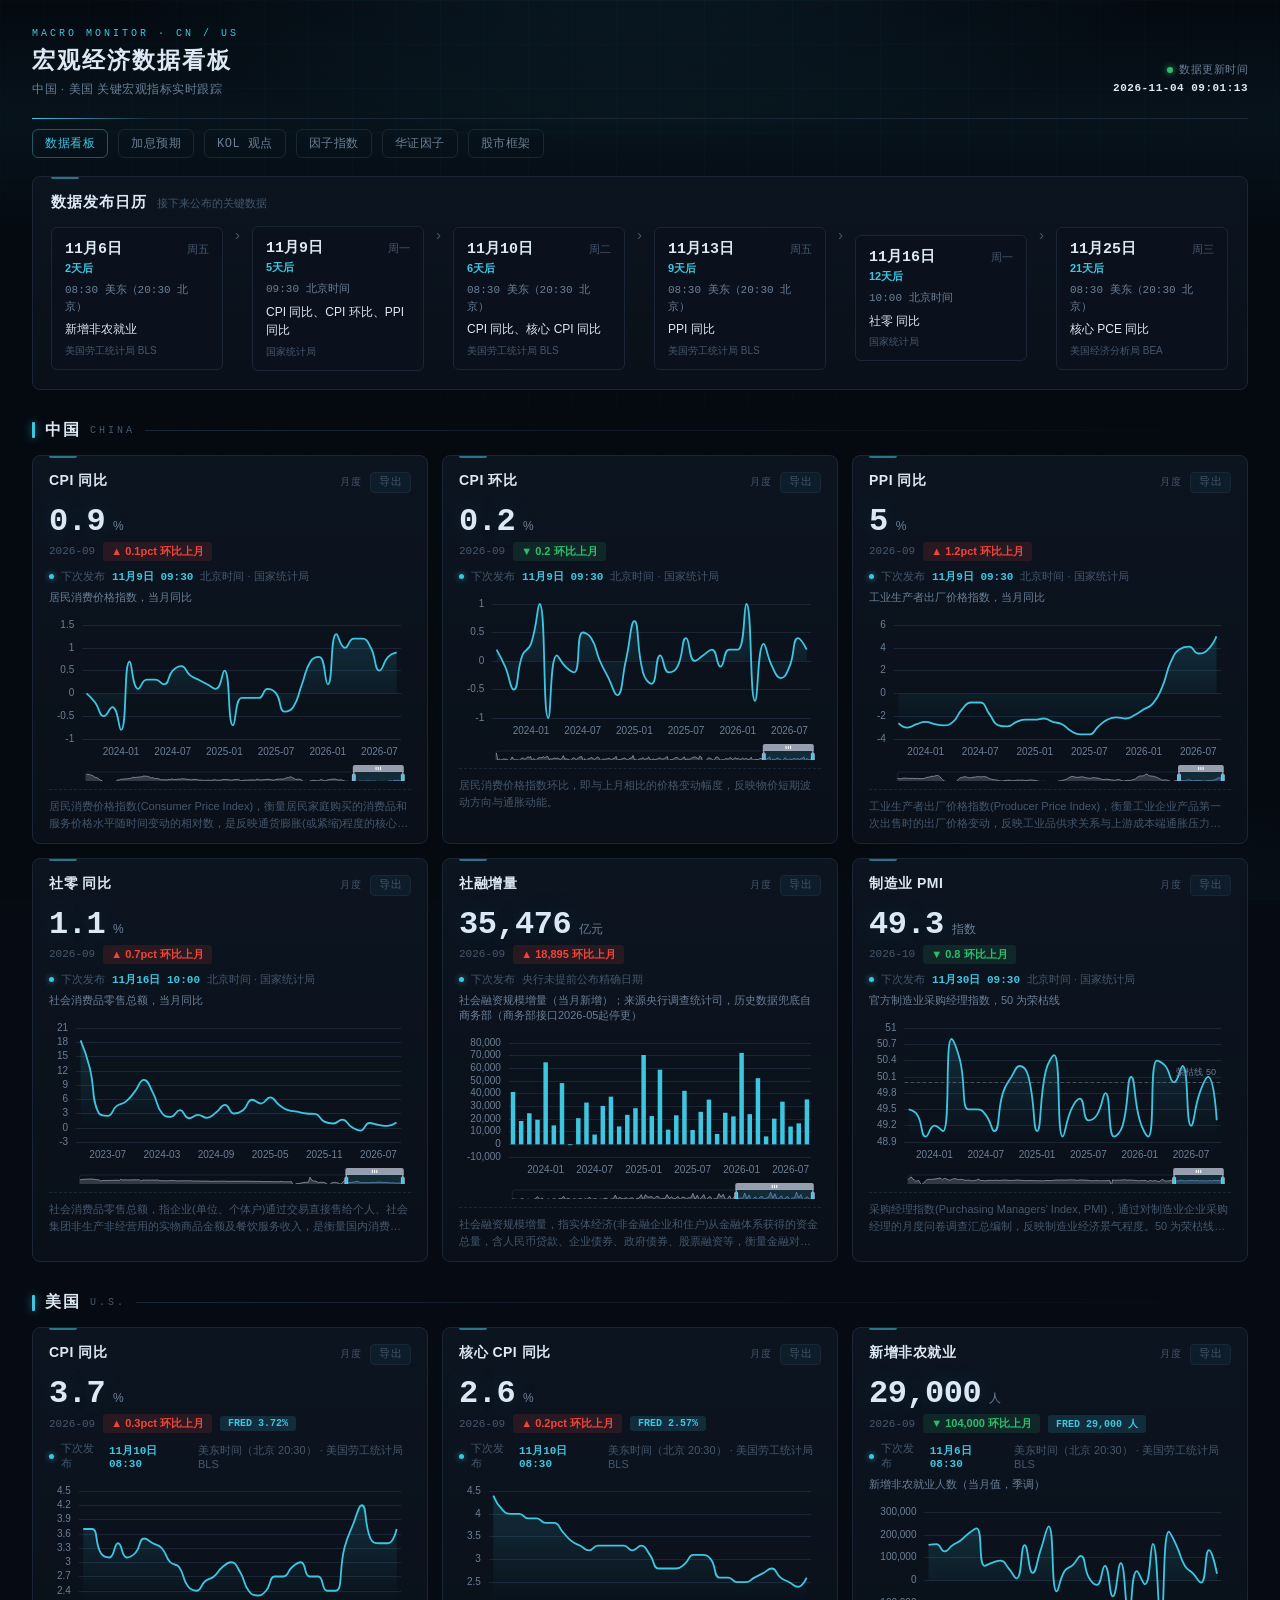
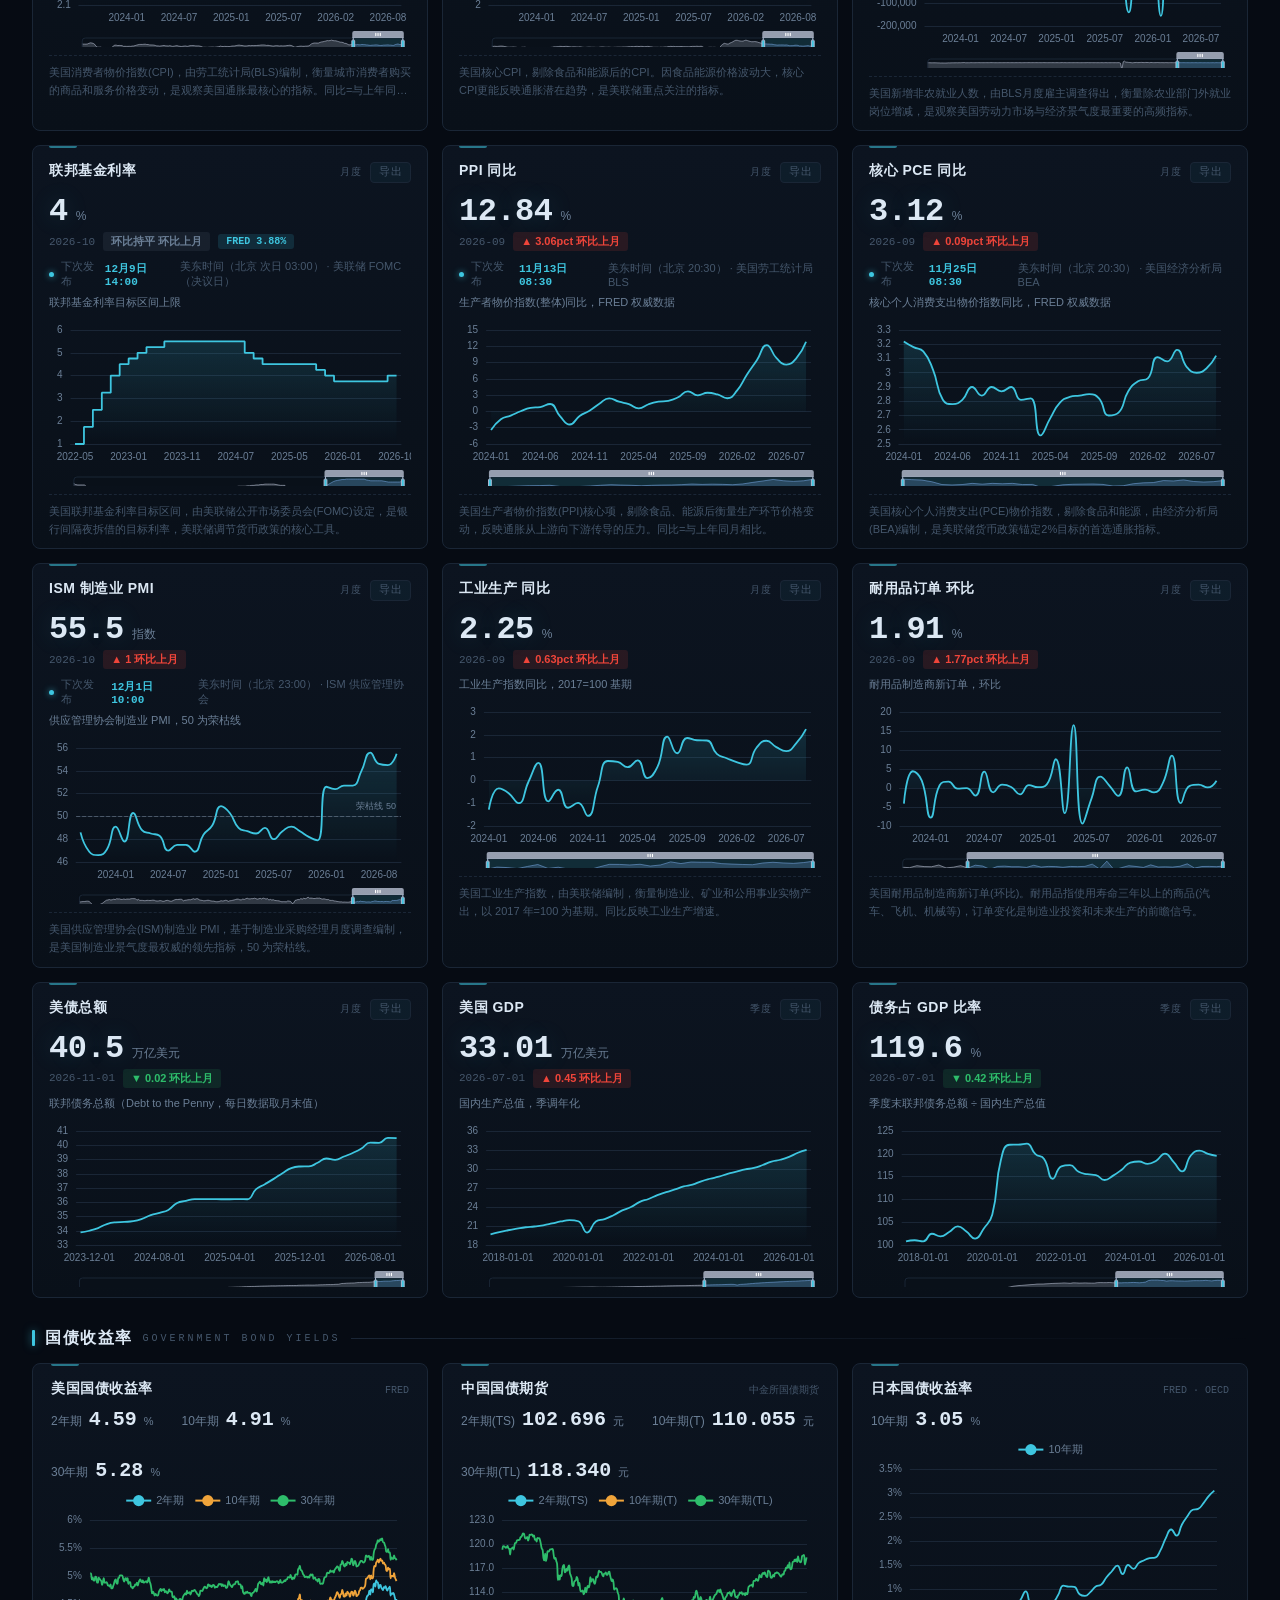
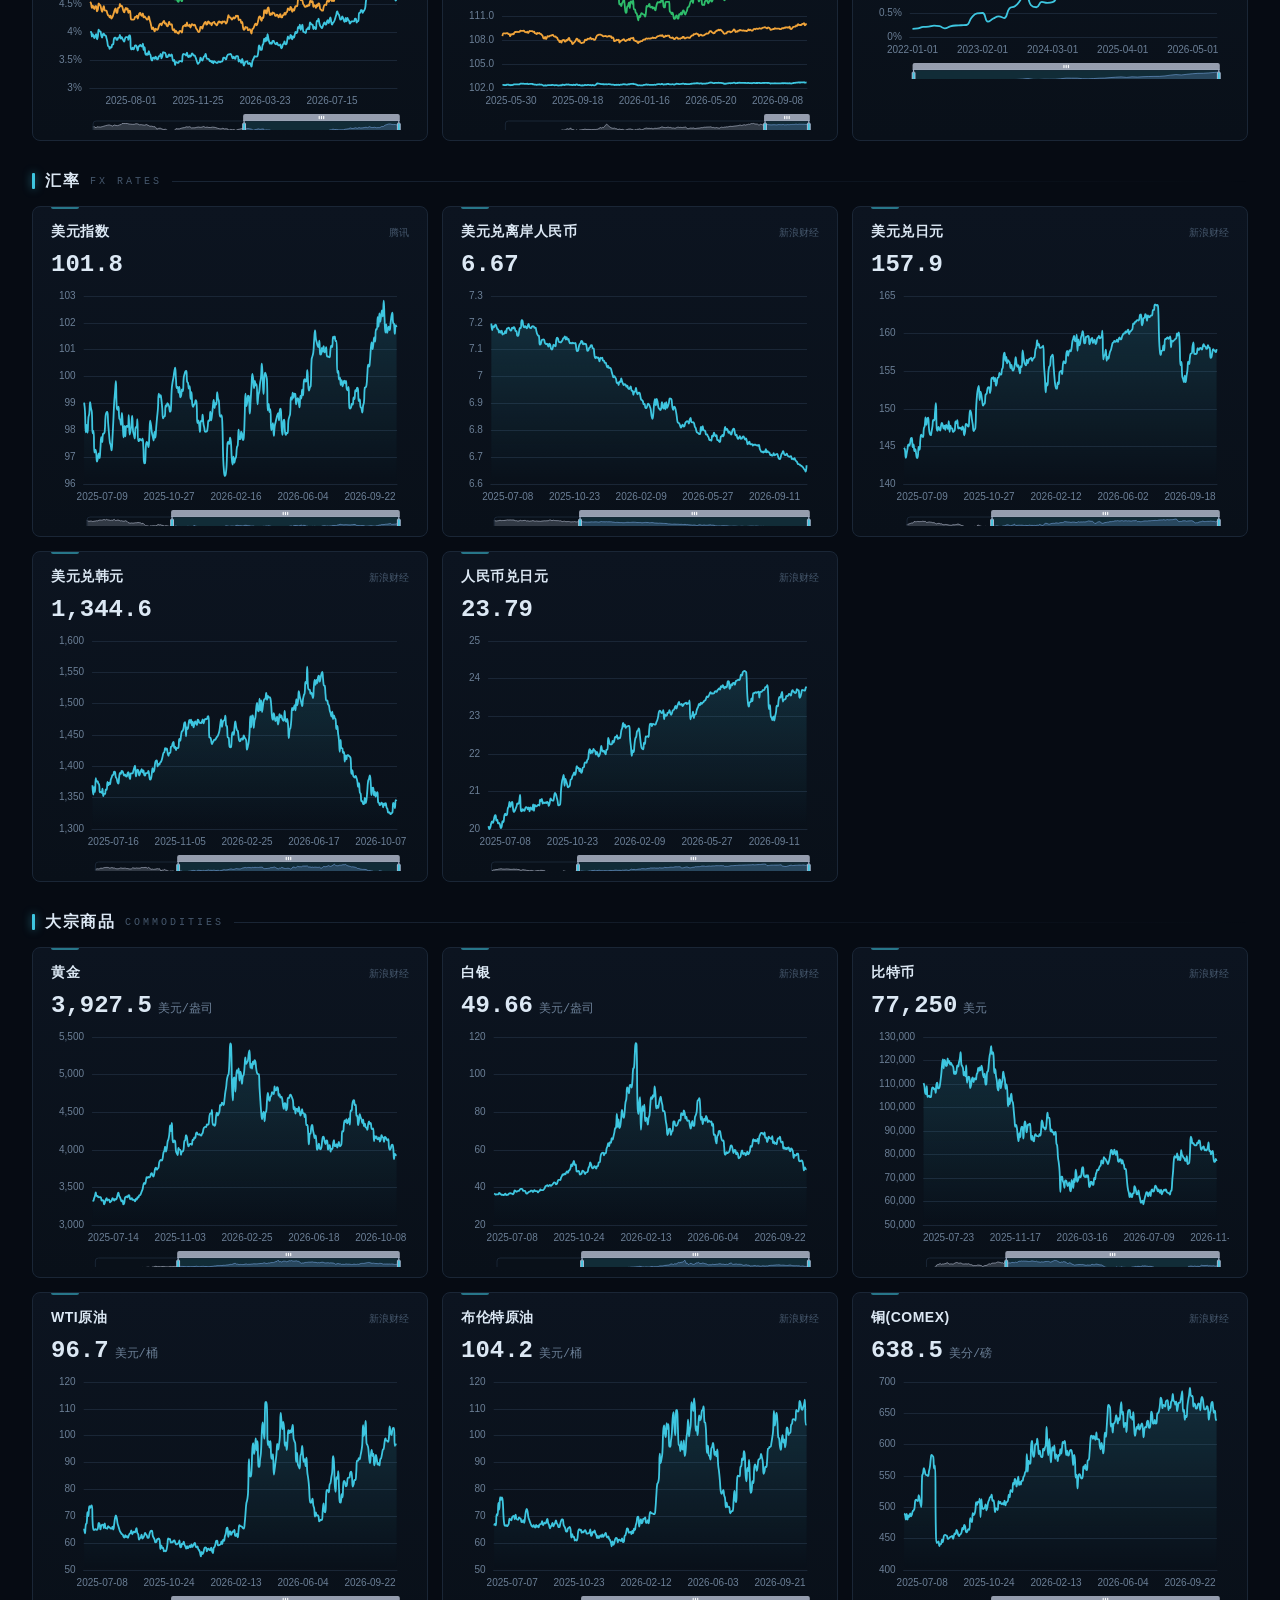
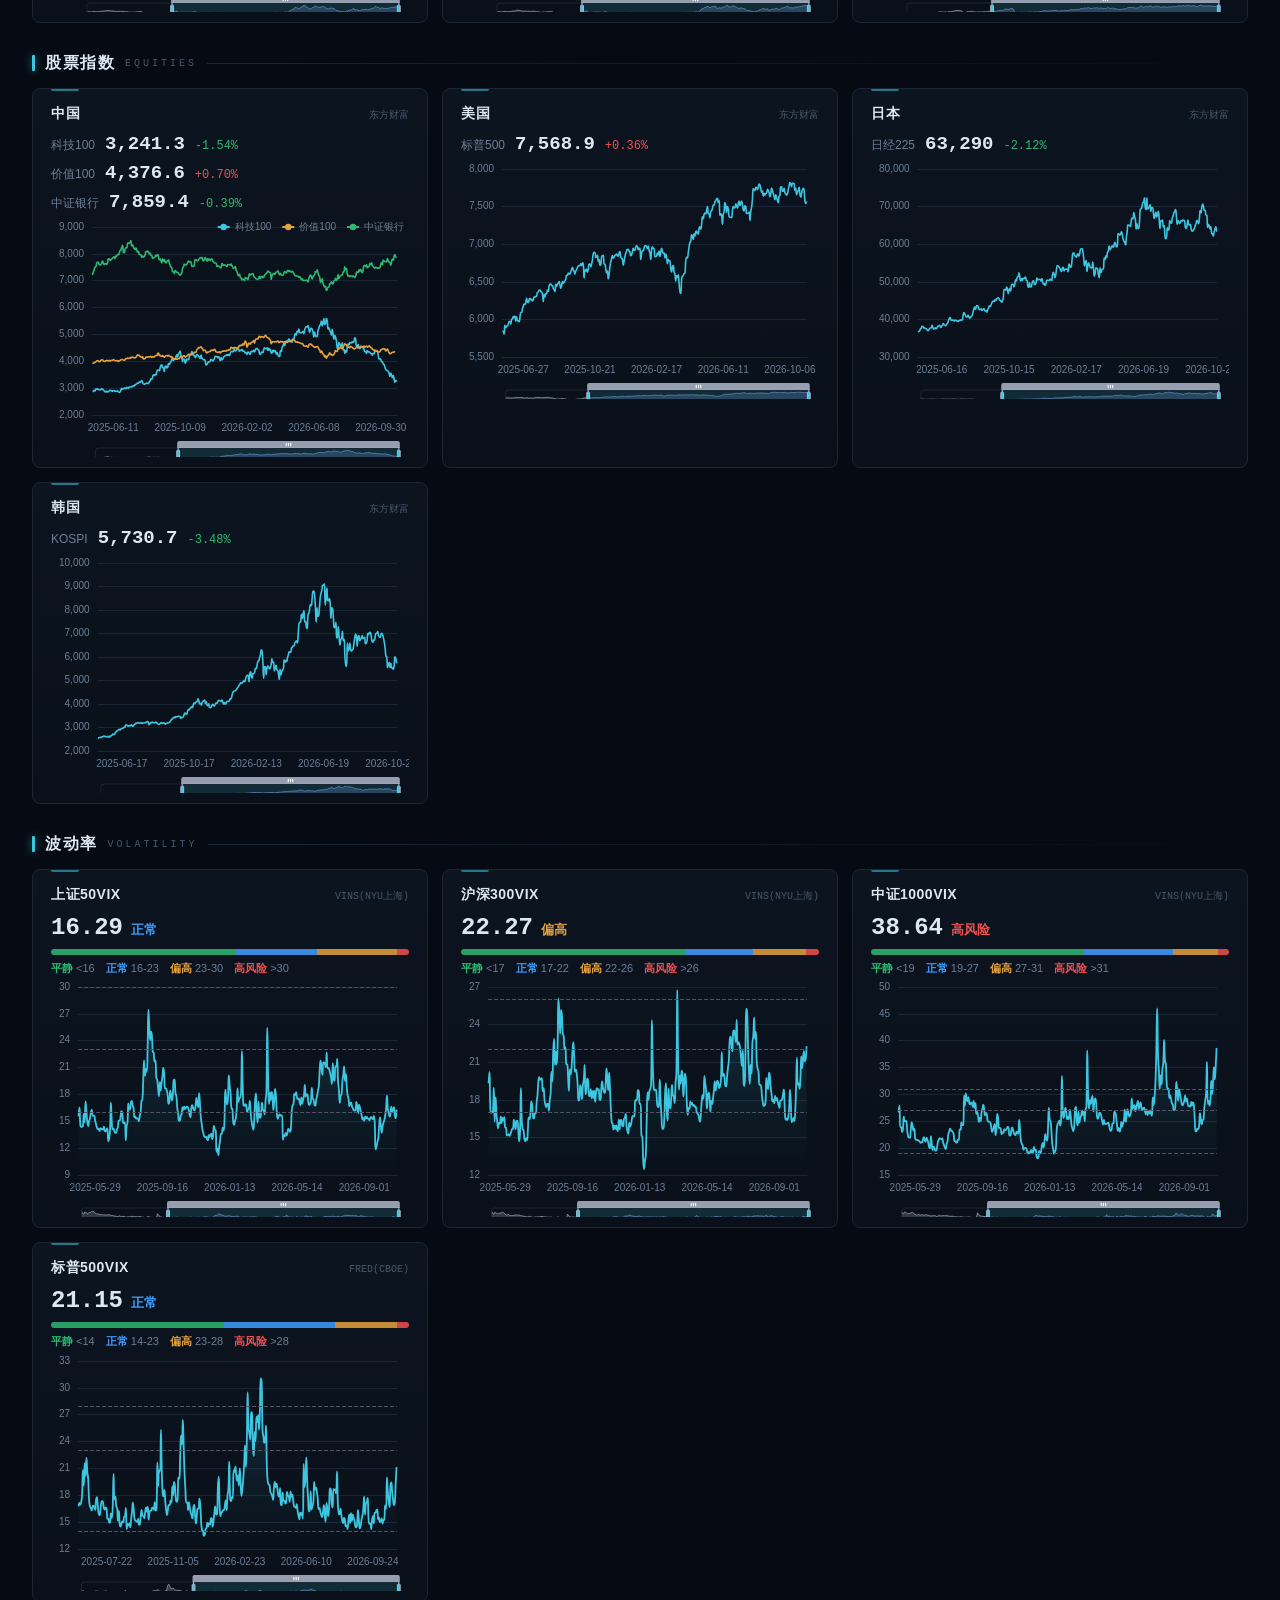
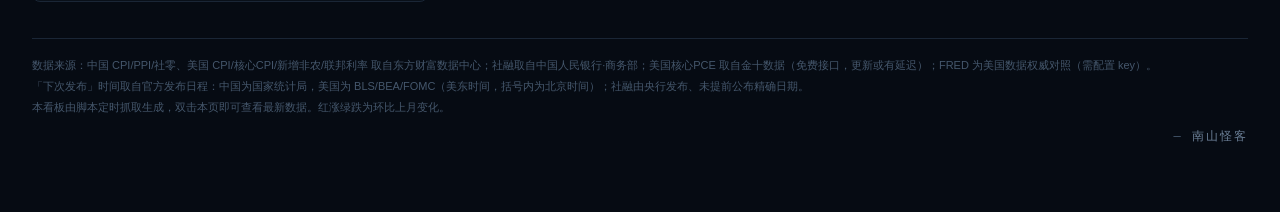
==== index.html @ e67c8be3 "update index.html" ====
<!DOCTYPE html>
<html lang="zh-CN">
<head>
<meta charset="utf-8">
<meta name="viewport" content="width=device-width, initial-scale=1">
<title>宏观经济数据看板</title>
<script src="echarts.min.js"></script>
<link rel="stylesheet" href="styles.css?v=20261026b">
</head>
<body>
<canvas id="bg-rain" aria-hidden="true"></canvas>
<div id="bg-sweep" aria-hidden="true"></div>
<header>
  <div>
    <div class="kicker">MACRO MONITOR · CN / US</div>
    <h1>宏观经济数据看板</h1>
    <div class="sub">中国 · 美国 关键宏观指标实时跟踪</div>
  </div>
  <div class="updated"><span class="live"></span>数据更新时间<br><b id="updatedAt">—</b></div>
</header>

<div class="navbar">
  <a href="index.html" class="active">数据看板</a>
  <a href="fedwatch.html">加息预期</a>
  <a href="insights.html">KOL 观点</a>
  <a href="factors.html">因子指数</a>
  <a href="huazheng_factors.html">华证因子</a>
  <a href="stock_framework.html">股市框架</a>
</div>

<div id="calendar"></div>

<div id="app"></div>

<div id="bonds"></div>

<div id="fx"></div>

<div id="commodities"></div>

<div id="stocks"></div>

<div id="vix"></div>

<footer>
  数据来源：中国 CPI/PPI/社零、美国 CPI/核心CPI/新增非农/联邦利率 取自东方财富数据中心；社融取自中国人民银行·商务部；美国核心PCE 取自金十数据（免费接口，更新或有延迟）；FRED 为美国数据权威对照（需配置 key）。<br>
  「下次发布」时间取自官方发布日程：中国为国家统计局，美国为 BLS/BEA/FOMC（美东时间，括号内为北京时间）；社融由央行发布、未提前公布精确日期。<br>
  本看板由脚本定时抓取生成，双击本页即可查看最新数据。红涨绿跌为环比上月变化。
  <div class="sign">南山怪客</div>
</footer>

<script>
const DATA = {"updated_at": "2026-11-04 09:01:13", "timezone": "Asia/Shanghai", "indicators": [{"id": "cn_cpi", "name": "CPI 同比", "region": "中国", "unit": "%", "freq": "月度", "source": "国家统计局 · 东方财富", "chart": "line", "note": "居民消费价格指数，当月同比", "definition": "居民消费价格指数(Consumer Price Index)，衡量居民家庭购买的消费品和服务价格水平随时间变动的相对数，是反映通货膨胀(或紧缩)程度的核心指标。同比=与上年同月相比。", "next_release": {"date": "2026-11-09", "time": "09:30", "tz": "北京时间", "source": "国家统计局"}, "series": [{"date": "2008-01", "value": 7.0781}, {"date": "2008-02", "value": 8.7443}, {"date": "2008-03", "value": 8.3097}, {"date": "2008-04", "value": 8.4829}, {"date": "2008-05", "value": 7.7163}, {"date": "2008-06", "value": 7.0844}, {"date": "2008-07", "value": 6.302}, {"date": "2008-08", "value": 4.9001}, {"date": "2008-09", "value": 4.6425}, {"date": "2008-10", "value": 3.9744}, {"date": "2008-11", "value": 2.434}, {"date": "2008-12", "value": 1.1999}, {"date": "2009-01", "value": 0.95}, {"date": "2009-02", "value": -1.5582}, {"date": "2009-03", "value": -1.1714}, {"date": "2009-04", "value": -1.5}, {"date": "2009-05", "value": -1.3713}, {"date": "2009-06", "value": -1.7}, {"date": "2009-07", "value": -1.8057}, {"date": "2009-08", "value": -1.2043}, {"date": "2009-09", "value": -0.7883}, {"date": "2009-10", "value": -0.53}, {"date": "2009-11", "value": 0.56}, {"date": "2009-12", "value": 1.8559}, {"date": "2010-01", "value": 1.53}, {"date": "2010-02", "value": 2.6953}, {"date": "2010-03", "value": 2.3707}, {"date": "2010-04", "value": 2.8136}, {"date": "2010-05", "value": 3.0613}, {"date": "2010-06", "value": 2.9499}, {"date": "2010-07", "value": 3.3042}, {"date": "2010-08", "value": 3.4794}, {"date": "2010-09", "value": 3.6056}, {"date": "2010-10", "value": 4.3655}, {"date": "2010-11", "value": 5.1192}, {"date": "2010-12", "value": 4.5859}, {"date": "2011-01", "value": 4.9121}, {"date": "2011-02", "value": 4.9443}, {"date": "2011-03", "value": 5.383}, {"date": "2011-04", "value": 5.3442}, {"date": "2011-05", "value": 5.5146}, {"date": "2011-06", "value": 6.3553}, {"date": "2011-07", "value": 6.4508}, {"date": "2011-08", "value": 6.1514}, {"date": "2011-09", "value": 6.0671}, {"date": "2011-10", "value": 5.4954}, {"date": "2011-11", "value": 4.2246}, {"date": "2011-12", "value": 4.0704}, {"date": "2012-01", "value": 4.5485}, {"date": "2012-02", "value": 3.1613}, {"date": "2012-03", "value": 3.5856}, {"date": "2012-04", "value": 3.3653}, {"date": "2012-05", "value": 3.0008}, {"date": "2012-06", "value": 2.1504}, {"date": "2012-07", "value": 1.8}, {"date": "2012-08", "value": 2.0}, {"date": "2012-09", "value": 1.9}, {"date": "2012-10", "value": 1.7}, {"date": "2012-11", "value": 2.0}, {"date": "2012-12", "value": 2.5}, {"date": "2013-01", "value": 2.0}, {"date": "2013-02", "value": 3.2}, {"date": "2013-03", "value": 2.1}, {"date": "2013-04", "value": 2.4}, {"date": "2013-05", "value": 2.0981}, {"date": "2013-06", "value": 2.7}, {"date": "2013-07", "value": 2.7}, {"date": "2013-08", "value": 2.6}, {"date": "2013-09", "value": 3.1}, {"date": "2013-10", "value": 3.2}, {"date": "2013-11", "value": 3.0}, {"date": "2013-12", "value": 2.49871692}, {"date": "2014-01", "value": 2.5}, {"date": "2014-02", "value": 2.0}, {"date": "2014-03", "value": 2.4}, {"date": "2014-04", "value": 1.80138144}, {"date": "2014-05", "value": 2.5}, {"date": "2014-06", "value": 2.3}, {"date": "2014-07", "value": 2.3}, {"date": "2014-08", "value": 2.0}, {"date": "2014-09", "value": 1.6}, {"date": "2014-10", "value": 1.60114868}, {"date": "2014-11", "value": 1.4}, {"date": "2014-12", "value": 1.5}, {"date": "2015-01", "value": 0.8}, {"date": "2015-02", "value": 1.4}, {"date": "2015-03", "value": 1.4}, {"date": "2015-04", "value": 1.5}, {"date": "2015-05", "value": 1.2}, {"date": "2015-06", "value": 1.4}, {"date": "2015-07", "value": 1.6}, {"date": "2015-08", "value": 2.0}, {"date": "2015-09", "value": 1.59560463}, {"date": "2015-10", "value": 1.3}, {"date": "2015-11", "value": 1.5}, {"date": "2015-12", "value": 1.6}, {"date": "2016-01", "value": 1.8}, {"date": "2016-02", "value": 2.3}, {"date": "2016-03", "value": 2.3}, {"date": "2016-04", "value": 2.3}, {"date": "2016-05", "value": 2.0}, {"date": "2016-06", "value": 1.9}, {"date": "2016-07", "value": 1.8}, {"date": "2016-08", "value": 1.3}, {"date": "2016-09", "value": 1.9}, {"date": "2016-10", "value": 2.1}, {"date": "2016-11", "value": 2.3}, {"date": "2016-12", "value": 2.1}, {"date": "2017-01", "value": 2.5}, {"date": "2017-02", "value": 0.8}, {"date": "2017-03", "value": 0.9}, {"date": "2017-04", "value": 1.2}, {"date": "2017-05", "value": 1.5}, {"date": "2017-06", "value": 1.5}, {"date": "2017-07", "value": 1.4}, {"date": "2017-08", "value": 1.8}, {"date": "2017-09", "value": 1.6}, {"date": "2017-10", "value": 1.9}, {"date": "2017-11", "value": 1.7}, {"date": "2017-12", "value": 1.8}, {"date": "2018-01", "value": 1.5}, {"date": "2018-02", "value": 2.9}, {"date": "2018-03", "value": 2.1}, {"date": "2018-04", "value": 1.8}, {"date": "2018-05", "value": 1.8}, {"date": "2018-06", "value": 1.9}, {"date": "2018-07", "value": 2.1}, {"date": "2018-08", "value": 2.3}, {"date": "2018-09", "value": 2.5}, {"date": "2018-10", "value": 2.5}, {"date": "2018-11", "value": 2.2}, {"date": "2018-12", "value": 1.9}, {"date": "2019-01", "value": 1.7}, {"date": "2019-02", "value": 1.5}, {"date": "2019-03", "value": 2.3}, {"date": "2019-04", "value": 2.5}, {"date": "2019-05", "value": 2.7}, {"date": "2019-06", "value": 2.7}, {"date": "2019-07", "value": 2.8}, {"date": "2019-08", "value": 2.8}, {"date": "2019-09", "value": 3.0}, {"date": "2019-10", "value": 3.8}, {"date": "2019-11", "value": 4.5}, {"date": "2019-12", "value": 4.5}, {"date": "2020-01", "value": 5.4}, {"date": "2020-02", "value": 5.2}, {"date": "2020-03", "value": 4.3}, {"date": "2020-04", "value": 3.3}, {"date": "2020-05", "value": 2.4}, {"date": "2020-06", "value": 2.5}, {"date": "2020-07", "value": 2.7}, {"date": "2020-08", "value": 2.4}, {"date": "2020-09", "value": 1.7}, {"date": "2020-10", "value": 0.5}, {"date": "2020-11", "value": -0.5}, {"date": "2020-12", "value": 0.2}, {"date": "2021-01", "value": -0.3}, {"date": "2021-02", "value": -0.2}, {"date": "2021-03", "value": 0.4}, {"date": "2021-04", "value": 0.9}, {"date": "2021-05", "value": 1.3}, {"date": "2021-06", "value": 1.1}, {"date": "2021-07", "value": 1.0}, {"date": "2021-08", "value": 0.8}, {"date": "2021-09", "value": 0.7}, {"date": "2021-10", "value": 1.5}, {"date": "2021-11", "value": 2.3}, {"date": "2021-12", "value": 1.5}, {"date": "2022-01", "value": 0.9}, {"date": "2022-02", "value": 0.9}, {"date": "2022-03", "value": 1.5}, {"date": "2022-04", "value": 2.1}, {"date": "2022-05", "value": 2.1}, {"date": "2022-06", "value": 2.5}, {"date": "2022-07", "value": 2.7}, {"date": "2022-08", "value": 2.5}, {"date": "2022-09", "value": 2.8}, {"date": "2022-10", "value": 2.1}, {"date": "2022-11", "value": 1.6}, {"date": "2022-12", "value": 1.8}, {"date": "2023-01", "value": 2.1}, {"date": "2023-02", "value": 1.0}, {"date": "2023-03", "value": 0.7}, {"date": "2023-04", "value": 0.1}, {"date": "2023-05", "value": 0.2}, {"date": "2023-06", "value": 0.0}, {"date": "2023-07", "value": -0.3}, {"date": "2023-08", "value": 0.1}, {"date": "2023-09", "value": 0.0}, {"date": "2023-10", "value": -0.2}, {"date": "2023-11", "value": -0.5}, {"date": "2023-12", "value": -0.3}, {"date": "2024-01", "value": -0.8}, {"date": "2024-02", "value": 0.7}, {"date": "2024-03", "value": 0.1}, {"date": "2024-04", "value": 0.3}, {"date": "2024-05", "value": 0.3}, {"date": "2024-06", "value": 0.2}, {"date": "2024-07", "value": 0.5}, {"date": "2024-08", "value": 0.6}, {"date": "2024-09", "value": 0.4}, {"date": "2024-10", "value": 0.3}, {"date": "2024-11", "value": 0.2}, {"date": "2024-12", "value": 0.1}, {"date": "2025-01", "value": 0.5}, {"date": "2025-02", "value": -0.7}, {"date": "2025-03", "value": -0.1}, {"date": "2025-04", "value": -0.1}, {"date": "2025-05", "value": -0.1}, {"date": "2025-06", "value": 0.1}, {"date": "2025-07", "value": 0.0}, {"date": "2025-08", "value": -0.4}, {"date": "2025-09", "value": -0.3}, {"date": "2025-10", "value": 0.2}, {"date": "2025-11", "value": 0.7}, {"date": "2025-12", "value": 0.8}, {"date": "2026-01", "value": 0.2}, {"date": "2026-02", "value": 1.3}, {"date": "2026-03", "value": 1.0}, {"date": "2026-04", "value": 1.2}, {"date": "2026-05", "value": 1.2}, {"date": "2026-06", "value": 1.0}, {"date": "2026-07", "value": 0.5}, {"date": "2026-08", "value": 0.8}, {"date": "2026-09", "value": 0.9}], "latest_date": "2026-09", "latest_value": 0.9, "prev_value": 0.8, "change": 0.1, "stale": false}, {"id": "cn_cpi_mom", "name": "CPI 环比", "region": "中国", "unit": "%", "freq": "月度", "source": "国家统计局 · 东方财富", "chart": "line", "note": "", "definition": "居民消费价格指数环比，即与上月相比的价格变动幅度，反映物价短期波动方向与通胀动能。", "next_release": {"date": "2026-11-09", "time": "09:30", "tz": "北京时间", "source": "国家统计局"}, "series": [{"date": "2008-01", "value": 1.2}, {"date": "2008-02", "value": 2.6}, {"date": "2008-03", "value": -0.7}, {"date": "2008-04", "value": 0.1038}, {"date": "2008-05", "value": -0.4}, {"date": "2008-06", "value": -0.2}, {"date": "2008-07", "value": 0.1}, {"date": "2008-08", "value": -0.1}, {"date": "2008-09", "value": 0.0}, {"date": "2008-10", "value": -0.3}, {"date": "2008-11", "value": -0.8}, {"date": "2008-12", "value": -0.2439}, {"date": "2009-01", "value": 0.9445}, {"date": "2009-02", "value": 0.0232}, {"date": "2009-03", "value": -0.3467}, {"date": "2009-04", "value": -0.2319}, {"date": "2009-05", "value": -0.2852}, {"date": "2009-06", "value": -0.4825}, {"date": "2009-07", "value": 0.0138}, {"date": "2009-08", "value": 0.4784}, {"date": "2009-09", "value": 0.4492}, {"date": "2009-10", "value": -0.0817}, {"date": "2009-11", "value": 0.3296}, {"date": "2009-12", "value": 1.0433}, {"date": "2010-01", "value": 0.6219}, {"date": "2010-02", "value": 1.1708}, {"date": "2010-03", "value": -0.6618}, {"date": "2010-04", "value": 0.1998}, {"date": "2010-05", "value": -0.074}, {"date": "2010-06", "value": -0.5611}, {"date": "2010-07", "value": 0.358}, {"date": "2010-08", "value": 0.6488}, {"date": "2010-09", "value": 0.5717}, {"date": "2010-10", "value": 0.6512}, {"date": "2010-11", "value": 1.0542}, {"date": "2010-12", "value": 0.5307}, {"date": "2011-01", "value": 1.042}, {"date": "2011-02", "value": 1.2352}, {"date": "2011-03", "value": -0.207}, {"date": "2011-04", "value": 0.1383}, {"date": "2011-05", "value": 0.0736}, {"date": "2011-06", "value": 0.2774}, {"date": "2011-07", "value": 0.4633}, {"date": "2011-08", "value": 0.3081}, {"date": "2011-09", "value": 0.4685}, {"date": "2011-10", "value": 0.0929}, {"date": "2011-11", "value": -0.1889}, {"date": "2011-12", "value": 0.3119}, {"date": "2012-01", "value": 1.4975}, {"date": "2012-02", "value": -0.108}, {"date": "2012-03", "value": 0.2033}, {"date": "2012-04", "value": -0.0747}, {"date": "2012-05", "value": -0.2792}, {"date": "2012-06", "value": -0.5505}, {"date": "2012-07", "value": 0.0981}, {"date": "2012-08", "value": 0.5702}, {"date": "2012-09", "value": 0.3381}, {"date": "2012-10", "value": -0.0919}, {"date": "2012-11", "value": 0.1177}, {"date": "2012-12", "value": 0.7894}, {"date": "2013-01", "value": 1.0103}, {"date": "2013-02", "value": 1.0564}, {"date": "2013-03", "value": -0.9132}, {"date": "2013-04", "value": 0.2351}, {"date": "2013-05", "value": -0.5597}, {"date": "2013-06", "value": 0.0049}, {"date": "2013-07", "value": 0.1036}, {"date": "2013-08", "value": 0.46497032}, {"date": "2013-09", "value": 0.81284348}, {"date": "2013-10", "value": 0.05735523}, {"date": "2013-11", "value": -0.06445624}, {"date": "2013-12", "value": 0.2813488}, {"date": "2014-01", "value": 0.99786994}, {"date": "2014-02", "value": 0.52884802}, {"date": "2014-03", "value": -0.4916863}, {"date": "2014-04", "value": -0.33606842}, {"date": "2014-05", "value": 0.10055298}, {"date": "2014-06", "value": -0.13288685}, {"date": "2014-07", "value": 0.05380941}, {"date": "2014-08", "value": 0.17592267}, {"date": "2014-09", "value": 0.4536683}, {"date": "2014-10", "value": 0.03141593}, {"date": "2014-11", "value": -0.2236259}, {"date": "2014-12", "value": 0.34683648}, {"date": "2015-01", "value": 0.25981903}, {"date": "2015-02", "value": 1.19460288}, {"date": "2015-03", "value": -0.54597886}, {"date": "2015-04", "value": -0.2050355}, {"date": "2015-05", "value": -0.17388027}, {"date": "2015-06", "value": 0.02508881}, {"date": "2015-07", "value": 0.30686906}, {"date": "2015-08", "value": 0.4794943}, {"date": "2015-09", "value": 0.0992}, {"date": "2015-10", "value": -0.3}, {"date": "2015-11", "value": 0.0}, {"date": "2015-12", "value": 0.5}, {"date": "2016-01", "value": 0.5}, {"date": "2016-02", "value": 1.6}, {"date": "2016-03", "value": -0.4}, {"date": "2016-04", "value": -0.2}, {"date": "2016-05", "value": -0.5}, {"date": "2016-06", "value": -0.1}, {"date": "2016-07", "value": 0.2}, {"date": "2016-08", "value": 0.1}, {"date": "2016-09", "value": 0.7}, {"date": "2016-10", "value": -0.1}, {"date": "2016-11", "value": 0.1}, {"date": "2016-12", "value": 0.2}, {"date": "2017-01", "value": 1.0}, {"date": "2017-02", "value": -0.2}, {"date": "2017-03", "value": -0.3}, {"date": "2017-04", "value": 0.1}, {"date": "2017-05", "value": -0.1}, {"date": "2017-06", "value": -0.2}, {"date": "2017-07", "value": 0.1}, {"date": "2017-08", "value": 0.4}, {"date": "2017-09", "value": 0.5}, {"date": "2017-10", "value": 0.1}, {"date": "2017-11", "value": 0.0}, {"date": "2017-12", "value": 0.3}, {"date": "2018-01", "value": 0.6}, {"date": "2018-02", "value": 1.2}, {"date": "2018-03", "value": -1.1}, {"date": "2018-04", "value": -0.2}, {"date": "2018-05", "value": -0.2}, {"date": "2018-06", "value": -0.1}, {"date": "2018-07", "value": 0.3}, {"date": "2018-08", "value": 0.7}, {"date": "2018-09", "value": 0.7}, {"date": "2018-10", "value": 0.2}, {"date": "2018-11", "value": -0.3}, {"date": "2018-12", "value": 0.0}, {"date": "2019-01", "value": 0.5}, {"date": "2019-02", "value": 1.0}, {"date": "2019-03", "value": -0.4}, {"date": "2019-04", "value": 0.1}, {"date": "2019-05", "value": 0.0}, {"date": "2019-06", "value": -0.1}, {"date": "2019-07", "value": 0.4}, {"date": "2019-08", "value": 0.7}, {"date": "2019-09", "value": 0.9}, {"date": "2019-10", "value": 0.9}, {"date": "2019-11", "value": 0.4}, {"date": "2019-12", "value": 0.0}, {"date": "2020-01", "value": 1.4}, {"date": "2020-02", "value": 0.8}, {"date": "2020-03", "value": -1.2}, {"date": "2020-04", "value": -0.9}, {"date": "2020-05", "value": -0.8}, {"date": "2020-06", "value": -0.1}, {"date": "2020-07", "value": 0.6}, {"date": "2020-08", "value": 0.4}, {"date": "2020-09", "value": 0.2}, {"date": "2020-10", "value": -0.3}, {"date": "2020-11", "value": -0.6}, {"date": "2020-12", "value": 0.7}, {"date": "2021-01", "value": 1.0}, {"date": "2021-02", "value": 0.6}, {"date": "2021-03", "value": -0.5}, {"date": "2021-04", "value": -0.3}, {"date": "2021-05", "value": -0.2}, {"date": "2021-06", "value": -0.4}, {"date": "2021-07", "value": 0.3}, {"date": "2021-08", "value": 0.1}, {"date": "2021-09", "value": 0.0}, {"date": "2021-10", "value": 0.7}, {"date": "2021-11", "value": 0.4}, {"date": "2021-12", "value": -0.3}, {"date": "2022-01", "value": 0.4}, {"date": "2022-02", "value": 0.6}, {"date": "2022-03", "value": 0.0}, {"date": "2022-04", "value": 0.4}, {"date": "2022-05", "value": -0.2}, {"date": "2022-06", "value": 0.0}, {"date": "2022-07", "value": 0.5}, {"date": "2022-08", "value": -0.1}, {"date": "2022-09", "value": 0.3}, {"date": "2022-10", "value": 0.1}, {"date": "2022-11", "value": -0.2}, {"date": "2022-12", "value": 0.0}, {"date": "2023-01", "value": 0.8}, {"date": "2023-02", "value": -0.5}, {"date": "2023-03", "value": -0.3}, {"date": "2023-04", "value": -0.1}, {"date": "2023-05", "value": -0.2}, {"date": "2023-06", "value": -0.2}, {"date": "2023-07", "value": 0.2}, {"date": "2023-08", "value": 0.3}, {"date": "2023-09", "value": 0.2}, {"date": "2023-10", "value": -0.1}, {"date": "2023-11", "value": -0.5}, {"date": "2023-12", "value": 0.1}, {"date": "2024-01", "value": 0.3}, {"date": "2024-02", "value": 1.0}, {"date": "2024-03", "value": -1.0}, {"date": "2024-04", "value": 0.1}, {"date": "2024-05", "value": -0.1}, {"date": "2024-06", "value": -0.2}, {"date": "2024-07", "value": 0.5}, {"date": "2024-08", "value": 0.4}, {"date": "2024-09", "value": 0.0}, {"date": "2024-10", "value": -0.3}, {"date": "2024-11", "value": -0.6}, {"date": "2024-12", "value": 0.0}, {"date": "2025-01", "value": 0.7}, {"date": "2025-02", "value": -0.2}, {"date": "2025-03", "value": -0.4}, {"date": "2025-04", "value": 0.1}, {"date": "2025-05", "value": -0.2}, {"date": "2025-06", "value": -0.1}, {"date": "2025-07", "value": 0.4}, {"date": "2025-08", "value": 0.0}, {"date": "2025-09", "value": 0.1}, {"date": "2025-10", "value": 0.2}, {"date": "2025-11", "value": -0.1}, {"date": "2025-12", "value": 0.2}, {"date": "2026-01", "value": 0.2}, {"date": "2026-02", "value": 1.0}, {"date": "2026-03", "value": -0.7}, {"date": "2026-04", "value": 0.3}, {"date": "2026-05", "value": -0.1}, {"date": "2026-06", "value": -0.3}, {"date": "2026-07", "value": -0.1}, {"date": "2026-08", "value": 0.4}, {"date": "2026-09", "value": 0.2}], "latest_date": "2026-09", "latest_value": 0.2, "prev_value": 0.4, "change": -0.2, "stale": false}, {"id": "cn_ppi", "name": "PPI 同比", "region": "中国", "unit": "%", "freq": "月度", "source": "国家统计局 · 东方财富", "chart": "line", "note": "工业生产者出厂价格指数，当月同比", "definition": "工业生产者出厂价格指数(Producer Price Index)，衡量工业企业产品第一次出售时的出厂价格变动，反映工业品供求关系与上游成本端通胀压力。同比=与上年同月相比。", "next_release": {"date": "2026-11-09", "time": "09:30", "tz": "北京时间", "source": "国家统计局"}, "series": [{"date": "2006-01", "value": 3.05}, {"date": "2006-02", "value": 3.01}, {"date": "2006-03", "value": 2.49}, {"date": "2006-04", "value": 1.87}, {"date": "2006-05", "value": 2.43}, {"date": "2006-06", "value": 3.52}, {"date": "2006-07", "value": 3.58}, {"date": "2006-08", "value": 3.4}, {"date": "2006-09", "value": 3.45}, {"date": "2006-10", "value": 2.9}, {"date": "2006-11", "value": 2.78}, {"date": "2006-12", "value": 3.05}, {"date": "2007-01", "value": 3.3}, {"date": "2007-02", "value": 2.6}, {"date": "2007-03", "value": 2.65}, {"date": "2007-04", "value": 2.87}, {"date": "2007-05", "value": 2.76}, {"date": "2007-06", "value": 2.49}, {"date": "2007-07", "value": 2.39}, {"date": "2007-08", "value": 2.56}, {"date": "2007-09", "value": 2.71}, {"date": "2007-10", "value": 3.21}, {"date": "2007-11", "value": 4.55}, {"date": "2007-12", "value": 5.43}, {"date": "2008-01", "value": 6.07}, {"date": "2008-02", "value": 6.62}, {"date": "2008-03", "value": 7.95}, {"date": "2008-04", "value": 8.12}, {"date": "2008-05", "value": 8.22}, {"date": "2008-06", "value": 8.84}, {"date": "2008-07", "value": 10.03}, {"date": "2008-08", "value": 10.06}, {"date": "2008-09", "value": 9.13}, {"date": "2008-10", "value": 6.59}, {"date": "2008-11", "value": 1.99}, {"date": "2008-12", "value": -1.14}, {"date": "2009-01", "value": -3.35}, {"date": "2009-02", "value": -4.47}, {"date": "2009-03", "value": -5.99}, {"date": "2009-04", "value": -6.6}, {"date": "2009-05", "value": -7.2}, {"date": "2009-06", "value": -7.8}, {"date": "2009-07", "value": -8.22}, {"date": "2009-08", "value": -7.86}, {"date": "2009-09", "value": -6.99}, {"date": "2009-10", "value": -5.85}, {"date": "2009-11", "value": -2.08}, {"date": "2009-12", "value": 1.7}, {"date": "2010-01", "value": 4.32}, {"date": "2010-02", "value": 5.39}, {"date": "2010-03", "value": 5.91}, {"date": "2010-04", "value": 6.81}, {"date": "2010-05", "value": 7.13}, {"date": "2010-06", "value": 6.41}, {"date": "2010-07", "value": 4.84}, {"date": "2010-08", "value": 4.32}, {"date": "2010-09", "value": 4.33}, {"date": "2010-10", "value": 5.04}, {"date": "2010-11", "value": 6.06}, {"date": "2010-12", "value": 5.93}, {"date": "2011-01", "value": 6.6436}, {"date": "2011-02", "value": 7.2322}, {"date": "2011-03", "value": 7.3081}, {"date": "2011-04", "value": 6.821}, {"date": "2011-05", "value": 6.7851}, {"date": "2011-06", "value": 7.1209}, {"date": "2011-07", "value": 7.5417}, {"date": "2011-08", "value": 7.2528}, {"date": "2011-09", "value": 6.5227}, {"date": "2011-10", "value": 5.0038}, {"date": "2011-11", "value": 2.7179}, {"date": "2011-12", "value": 1.6854}, {"date": "2012-01", "value": 0.7347}, {"date": "2012-02", "value": 0.0284}, {"date": "2012-03", "value": -0.3171}, {"date": "2012-04", "value": -0.6984}, {"date": "2012-05", "value": -1.3981}, {"date": "2012-06", "value": -2.0843}, {"date": "2012-07", "value": -2.8651}, {"date": "2012-08", "value": -3.4784}, {"date": "2012-09", "value": -3.5545}, {"date": "2012-10", "value": -2.7558}, {"date": "2012-11", "value": -2.1995}, {"date": "2012-12", "value": -1.9397}, {"date": "2013-01", "value": -1.6372}, {"date": "2013-02", "value": -1.6254}, {"date": "2013-03", "value": -1.919}, {"date": "2013-04", "value": -2.6175}, {"date": "2013-05", "value": -2.8658}, {"date": "2013-06", "value": -2.6965}, {"date": "2013-07", "value": -2.2712}, {"date": "2013-08", "value": -1.625}, {"date": "2013-09", "value": -1.3439}, {"date": "2013-10", "value": -1.5071}, {"date": "2013-11", "value": -1.4242}, {"date": "2013-12", "value": -1.3557}, {"date": "2014-01", "value": -1.6394}, {"date": "2014-02", "value": -2.0182}, {"date": "2014-03", "value": -2.3022}, {"date": "2014-04", "value": -2.0042}, {"date": "2014-05", "value": -1.4464}, {"date": "2014-06", "value": -1.1086}, {"date": "2014-07", "value": -0.8688}, {"date": "2014-08", "value": -1.2038}, {"date": "2014-09", "value": -1.7996}, {"date": "2014-10", "value": -2.2428}, {"date": "2014-11", "value": -2.6928}, {"date": "2014-12", "value": -3.3152}, {"date": "2015-01", "value": -4.3202}, {"date": "2015-02", "value": -4.7976}, {"date": "2015-03", "value": -4.5603}, {"date": "2015-04", "value": -4.5725}, {"date": "2015-05", "value": -4.607}, {"date": "2015-06", "value": -4.8135}, {"date": "2015-07", "value": -5.3692}, {"date": "2015-08", "value": -5.9227}, {"date": "2015-09", "value": -5.945}, {"date": "2015-10", "value": -5.9}, {"date": "2015-11", "value": -5.9}, {"date": "2015-12", "value": -5.9}, {"date": "2016-01", "value": -5.3}, {"date": "2016-02", "value": -4.9}, {"date": "2016-03", "value": -4.3}, {"date": "2016-04", "value": -3.4}, {"date": "2016-05", "value": -2.8}, {"date": "2016-06", "value": -2.6}, {"date": "2016-07", "value": -1.7}, {"date": "2016-08", "value": -0.8}, {"date": "2016-09", "value": 0.1}, {"date": "2016-10", "value": 1.2}, {"date": "2016-11", "value": 3.3}, {"date": "2016-12", "value": 5.5}, {"date": "2017-01", "value": 6.9}, {"date": "2017-02", "value": 7.8}, {"date": "2017-03", "value": 7.6}, {"date": "2017-04", "value": 6.4}, {"date": "2017-05", "value": 5.5}, {"date": "2017-06", "value": 5.5}, {"date": "2017-07", "value": 5.5}, {"date": "2017-08", "value": 6.3}, {"date": "2017-09", "value": 6.9}, {"date": "2017-10", "value": 6.9}, {"date": "2017-11", "value": 5.8}, {"date": "2017-12", "value": 4.9}, {"date": "2018-01", "value": 4.3}, {"date": "2018-02", "value": 3.7}, {"date": "2018-03", "value": 3.1}, {"date": "2018-04", "value": 3.4}, {"date": "2018-05", "value": 4.1}, {"date": "2018-06", "value": 4.7}, {"date": "2018-07", "value": 4.6}, {"date": "2018-08", "value": 4.1}, {"date": "2018-09", "value": 3.6}, {"date": "2018-10", "value": 3.3}, {"date": "2018-11", "value": 2.7}, {"date": "2018-12", "value": 0.9}, {"date": "2019-01", "value": 0.1}, {"date": "2019-02", "value": 0.1}, {"date": "2019-03", "value": 0.4}, {"date": "2019-04", "value": 0.9}, {"date": "2019-05", "value": 0.6}, {"date": "2019-06", "value": 0.0}, {"date": "2019-07", "value": -0.3}, {"date": "2019-08", "value": -0.8}, {"date": "2019-09", "value": -1.2}, {"date": "2019-10", "value": -1.6}, {"date": "2019-11", "value": -1.4}, {"date": "2019-12", "value": -0.5}, {"date": "2020-01", "value": 0.1}, {"date": "2020-02", "value": -0.4}, {"date": "2020-03", "value": -1.5}, {"date": "2020-04", "value": -3.1}, {"date": "2020-05", "value": -3.7}, {"date": "2020-06", "value": -3.0}, {"date": "2020-07", "value": -2.4}, {"date": "2020-08", "value": -2.0}, {"date": "2020-09", "value": -2.1}, {"date": "2020-10", "value": -2.1}, {"date": "2020-11", "value": -1.5}, {"date": "2020-12", "value": -0.4}, {"date": "2021-01", "value": 0.3}, {"date": "2021-02", "value": 1.7}, {"date": "2021-03", "value": 4.4}, {"date": "2021-04", "value": 6.8}, {"date": "2021-05", "value": 9.0}, {"date": "2021-06", "value": 8.8}, {"date": "2021-07", "value": 9.0}, {"date": "2021-08", "value": 9.5}, {"date": "2021-09", "value": 10.7}, {"date": "2021-10", "value": 13.5}, {"date": "2021-11", "value": 12.9}, {"date": "2021-12", "value": 10.3}, {"date": "2022-01", "value": 9.1}, {"date": "2022-02", "value": 8.8}, {"date": "2022-03", "value": 8.3}, {"date": "2022-04", "value": 8.0}, {"date": "2022-05", "value": 6.4}, {"date": "2022-06", "value": 6.1}, {"date": "2022-07", "value": 4.2}, {"date": "2022-08", "value": 2.3}, {"date": "2022-09", "value": 0.9}, {"date": "2022-10", "value": -1.3}, {"date": "2022-11", "value": -1.3}, {"date": "2022-12", "value": -0.7}, {"date": "2023-01", "value": -0.8}, {"date": "2023-02", "value": -1.4}, {"date": "2023-03", "value": -2.5}, {"date": "2023-04", "value": -3.6}, {"date": "2023-05", "value": -4.6}, {"date": "2023-06", "value": -5.4}, {"date": "2023-07", "value": -4.4}, {"date": "2023-08", "value": -3.0}, {"date": "2023-09", "value": -2.5}, {"date": "2023-10", "value": -2.6}, {"date": "2023-11", "value": -3.0}, {"date": "2023-12", "value": -2.7}, {"date": "2024-01", "value": -2.5}, {"date": "2024-02", "value": -2.7}, {"date": "2024-03", "value": -2.8}, {"date": "2024-04", "value": -2.5}, {"date": "2024-05", "value": -1.4}, {"date": "2024-06", "value": -0.8}, {"date": "2024-07", "value": -0.8}, {"date": "2024-08", "value": -1.8}, {"date": "2024-09", "value": -2.8}, {"date": "2024-10", "value": -2.9}, {"date": "2024-11", "value": -2.5}, {"date": "2024-12", "value": -2.3}, {"date": "2025-01", "value": -2.3}, {"date": "2025-02", "value": -2.2}, {"date": "2025-03", "value": -2.5}, {"date": "2025-04", "value": -2.7}, {"date": "2025-05", "value": -3.3}, {"date": "2025-06", "value": -3.6}, {"date": "2025-07", "value": -3.6}, {"date": "2025-08", "value": -2.9}, {"date": "2025-09", "value": -2.3}, {"date": "2025-10", "value": -2.1}, {"date": "2025-11", "value": -2.2}, {"date": "2025-12", "value": -1.9}, {"date": "2026-01", "value": -1.4}, {"date": "2026-02", "value": -0.9}, {"date": "2026-03", "value": 0.5}, {"date": "2026-04", "value": 2.8}, {"date": "2026-05", "value": 3.9}, {"date": "2026-06", "value": 4.1}, {"date": "2026-07", "value": 3.5}, {"date": "2026-08", "value": 3.8}, {"date": "2026-09", "value": 5.0}], "latest_date": "2026-09", "latest_value": 5.0, "prev_value": 3.8, "change": 1.2, "stale": false}, {"id": "cn_retail", "name": "社零 同比", "region": "中国", "unit": "%", "freq": "月度", "source": "国家统计局 · 东方财富", "chart": "line", "note": "社会消费品零售总额，当月同比", "definition": "社会消费品零售总额，指企业(单位、个体户)通过交易直接售给个人、社会集团非生产非经营用的实物商品金额及餐饮服务收入，是衡量国内消费需求最直接的指标。同比=与上年同月相比。", "next_release": {"date": "2026-11-16", "time": "10:00", "tz": "北京时间", "source": "国家统计局"}, "series": [{"date": "2008-01", "value": 21.2}, {"date": "2008-02", "value": 19.1}, {"date": "2008-03", "value": 21.5}, {"date": "2008-04", "value": 22.0}, {"date": "2008-05", "value": 21.6}, {"date": "2008-06", "value": 23.0}, {"date": "2008-07", "value": 23.3}, {"date": "2008-08", "value": 23.2}, {"date": "2008-09", "value": 23.2}, {"date": "2008-10", "value": 22.0}, {"date": "2008-11", "value": 20.8}, {"date": "2008-12", "value": 19.0}, {"date": "2009-01", "value": 18.5}, {"date": "2009-02", "value": 11.6}, {"date": "2009-03", "value": 14.7}, {"date": "2009-04", "value": 14.8}, {"date": "2009-05", "value": 15.2}, {"date": "2009-06", "value": 15.0}, {"date": "2009-07", "value": 15.2}, {"date": "2009-08", "value": 15.4}, {"date": "2009-09", "value": 15.5}, {"date": "2009-10", "value": 16.2}, {"date": "2009-11", "value": 15.8}, {"date": "2009-12", "value": 17.5}, {"date": "2010-01", "value": 14.0}, {"date": "2010-02", "value": 22.1}, {"date": "2010-03", "value": 18.0}, {"date": "2010-04", "value": 18.5}, {"date": "2010-05", "value": 18.7}, {"date": "2010-06", "value": 18.3}, {"date": "2010-07", "value": 17.9}, {"date": "2010-08", "value": 18.4}, {"date": "2010-09", "value": 18.8}, {"date": "2010-10", "value": 18.6}, {"date": "2010-11", "value": 18.7}, {"date": "2010-12", "value": 19.1}, {"date": "2011-01", "value": 19.9}, {"date": "2011-02", "value": 11.6}, {"date": "2011-03", "value": 17.4}, {"date": "2011-04", "value": 17.1}, {"date": "2011-05", "value": 16.9}, {"date": "2011-06", "value": 17.7}, {"date": "2011-07", "value": 17.2}, {"date": "2011-08", "value": 17.0}, {"date": "2011-09", "value": 17.7}, {"date": "2011-10", "value": 17.2}, {"date": "2011-11", "value": 17.3}, {"date": "2011-12", "value": 18.1}, {"date": "2012-03", "value": 15.2}, {"date": "2012-04", "value": 14.1}, {"date": "2012-05", "value": 13.8}, {"date": "2012-06", "value": 13.7}, {"date": "2012-07", "value": 13.1}, {"date": "2012-08", "value": 13.2}, {"date": "2012-09", "value": 14.2}, {"date": "2012-10", "value": 14.5}, {"date": "2012-11", "value": 14.9}, {"date": "2012-12", "value": 15.2}, {"date": "2013-03", "value": 12.6}, {"date": "2013-04", "value": 12.8}, {"date": "2013-05", "value": 12.9}, {"date": "2013-06", "value": 13.3}, {"date": "2013-07", "value": 13.2}, {"date": "2013-08", "value": 13.4}, {"date": "2013-09", "value": 13.3}, {"date": "2013-10", "value": 13.3}, {"date": "2013-11", "value": 13.7}, {"date": "2013-12", "value": 13.6}, {"date": "2014-03", "value": 12.2}, {"date": "2014-04", "value": 11.9}, {"date": "2014-05", "value": 12.5}, {"date": "2014-06", "value": 12.4}, {"date": "2014-07", "value": 12.2}, {"date": "2014-08", "value": 11.9}, {"date": "2014-09", "value": 11.6}, {"date": "2014-10", "value": 11.5}, {"date": "2014-11", "value": 11.7}, {"date": "2014-12", "value": 11.9}, {"date": "2015-03", "value": 10.2}, {"date": "2015-04", "value": 10.0}, {"date": "2015-05", "value": 10.1}, {"date": "2015-06", "value": 10.6}, {"date": "2015-07", "value": 10.5}, {"date": "2015-08", "value": 10.8}, {"date": "2015-09", "value": 10.9}, {"date": "2015-10", "value": 11.0}, {"date": "2015-11", "value": 11.2}, {"date": "2015-12", "value": 11.1}, {"date": "2016-03", "value": 10.5}, {"date": "2016-04", "value": 10.1}, {"date": "2016-05", "value": 10.0}, {"date": "2016-06", "value": 10.6}, {"date": "2016-07", "value": 10.2}, {"date": "2016-08", "value": 10.6}, {"date": "2016-09", "value": 10.7}, {"date": "2016-10", "value": 10.0}, {"date": "2016-11", "value": 10.8}, {"date": "2016-12", "value": 10.9}, {"date": "2017-03", "value": 10.9}, {"date": "2017-04", "value": 10.7}, {"date": "2017-05", "value": 10.7}, {"date": "2017-06", "value": 11.0}, {"date": "2017-07", "value": 10.4}, {"date": "2017-08", "value": 10.1}, {"date": "2017-09", "value": 10.3}, {"date": "2017-10", "value": 10.0}, {"date": "2017-11", "value": 10.2}, {"date": "2017-12", "value": 9.4}, {"date": "2018-03", "value": 10.1}, {"date": "2018-04", "value": 9.4}, {"date": "2018-05", "value": 8.5}, {"date": "2018-06", "value": 9.0}, {"date": "2018-07", "value": 8.8}, {"date": "2018-08", "value": 9.0}, {"date": "2018-09", "value": 9.2}, {"date": "2018-10", "value": 8.6}, {"date": "2018-11", "value": 8.1}, {"date": "2018-12", "value": 8.2}, {"date": "2019-03", "value": 8.7}, {"date": "2019-04", "value": 7.2}, {"date": "2019-05", "value": 8.6}, {"date": "2019-06", "value": 9.8}, {"date": "2019-07", "value": 7.6}, {"date": "2019-08", "value": 7.5}, {"date": "2019-09", "value": 7.8}, {"date": "2019-10", "value": 7.2}, {"date": "2019-11", "value": 8.0}, {"date": "2019-12", "value": 8.0}, {"date": "2020-03", "value": -15.8}, {"date": "2020-04", "value": -7.5}, {"date": "2020-05", "value": -2.8}, {"date": "2020-06", "value": -1.8}, {"date": "2020-07", "value": -1.1}, {"date": "2020-08", "value": 0.5}, {"date": "2020-09", "value": 3.3}, {"date": "2020-10", "value": 4.3}, {"date": "2020-11", "value": 5.0}, {"date": "2020-12", "value": 4.6}, {"date": "2021-03", "value": 34.2}, {"date": "2021-04", "value": 17.7}, {"date": "2021-05", "value": 12.4}, {"date": "2021-06", "value": 12.1}, {"date": "2021-07", "value": 8.5}, {"date": "2021-08", "value": 2.5}, {"date": "2021-09", "value": 4.4}, {"date": "2021-10", "value": 4.9}, {"date": "2021-11", "value": 3.9}, {"date": "2021-12", "value": 1.7}, {"date": "2022-03", "value": -3.5}, {"date": "2022-04", "value": -11.1}, {"date": "2022-05", "value": -6.7}, {"date": "2022-06", "value": 3.1}, {"date": "2022-07", "value": 2.7}, {"date": "2022-08", "value": 5.4}, {"date": "2022-09", "value": 2.5}, {"date": "2022-10", "value": -0.5}, {"date": "2022-11", "value": -5.9}, {"date": "2022-12", "value": -1.8}, {"date": "2023-03", "value": 10.6}, {"date": "2023-04", "value": 18.4}, {"date": "2023-05", "value": 12.7}, {"date": "2023-06", "value": 3.1}, {"date": "2023-07", "value": 2.5}, {"date": "2023-08", "value": 4.6}, {"date": "2023-09", "value": 5.5}, {"date": "2023-10", "value": 7.6}, {"date": "2023-11", "value": 10.1}, {"date": "2023-12", "value": 7.4}, {"date": "2024-03", "value": 3.1}, {"date": "2024-04", "value": 2.3}, {"date": "2024-05", "value": 3.7}, {"date": "2024-06", "value": 2.0}, {"date": "2024-07", "value": 2.7}, {"date": "2024-08", "value": 2.1}, {"date": "2024-09", "value": 3.2}, {"date": "2024-10", "value": 4.8}, {"date": "2024-11", "value": 3.0}, {"date": "2024-12", "value": 3.7}, {"date": "2025-03", "value": 5.9}, {"date": "2025-04", "value": 5.1}, {"date": "2025-05", "value": 6.4}, {"date": "2025-06", "value": 4.8}, {"date": "2025-07", "value": 3.7}, {"date": "2025-08", "value": 3.4}, {"date": "2025-09", "value": 3.0}, {"date": "2025-10", "value": 2.9}, {"date": "2025-11", "value": 1.3}, {"date": "2025-12", "value": 0.9}, {"date": "2026-03", "value": 1.7}, {"date": "2026-04", "value": 0.2}, {"date": "2026-05", "value": -0.6}, {"date": "2026-06", "value": 1.0}, {"date": "2026-07", "value": 0.6}, {"date": "2026-08", "value": 0.4}, {"date": "2026-09", "value": 1.1}], "latest_date": "2026-09", "latest_value": 1.1, "prev_value": 0.4, "change": 0.7, "stale": false}, {"id": "cn_shrzgm", "name": "社融增量", "region": "中国", "unit": "亿元", "freq": "月度", "source": "中国人民银行", "chart": "bar", "note": "社会融资规模增量（当月新增）；来源央行调查统计司，历史数据兜底自商务部（商务部接口2026-05起停更）", "definition": "社会融资规模增量，指实体经济(非金融企业和住户)从金融体系获得的资金总量，含人民币贷款、企业债券、政府债券、股票融资等，衡量金融对实体经济支持力度。此处为当月新增量。", "next_release": null, "series": [{"date": "2015-01", "value": 20516.0}, {"date": "2015-02", "value": 13609.0}, {"date": "2015-03", "value": 12433.0}, {"date": "2015-04", "value": 10582.0}, {"date": "2015-05", "value": 12397.0}, {"date": "2015-06", "value": 18384.0}, {"date": "2015-07", "value": 7511.0}, {"date": "2015-08", "value": 11097.0}, {"date": "2015-09", "value": 13571.0}, {"date": "2015-10", "value": 5593.0}, {"date": "2015-11", "value": 10255.0}, {"date": "2015-12", "value": 18114.0}, {"date": "2016-01", "value": 34758.0}, {"date": "2016-02", "value": 8312.0}, {"date": "2016-03", "value": 23931.0}, {"date": "2016-04", "value": 7809.0}, {"date": "2016-05", "value": 6770.0}, {"date": "2016-06", "value": 16479.0}, {"date": "2016-07", "value": 4791.0}, {"date": "2016-08", "value": 14605.0}, {"date": "2016-09", "value": 17115.0}, {"date": "2016-10", "value": 8865.0}, {"date": "2016-11", "value": 18328.0}, {"date": "2016-12", "value": 16397.0}, {"date": "2017-01", "value": 36970.0}, {"date": "2017-02", "value": 10908.0}, {"date": "2017-03", "value": 21186.0}, {"date": "2017-04", "value": 13880.0}, {"date": "2017-05", "value": 10631.0}, {"date": "2017-06", "value": 17718.0}, {"date": "2017-07", "value": 11956.0}, {"date": "2017-08", "value": 14895.0}, {"date": "2017-09", "value": 18335.0}, {"date": "2017-10", "value": 10357.0}, {"date": "2017-11", "value": 16128.0}, {"date": "2017-12", "value": 11481.0}, {"date": "2018-01", "value": 30793.0}, {"date": "2018-02", "value": 11894.0}, {"date": "2018-03", "value": 15848.0}, {"date": "2018-04", "value": 17761.0}, {"date": "2018-05", "value": 9518.0}, {"date": "2018-06", "value": 14877.0}, {"date": "2018-07", "value": 12254.0}, {"date": "2018-08", "value": 19391.0}, {"date": "2018-09", "value": 21691.0}, {"date": "2018-10", "value": 7420.0}, {"date": "2018-11", "value": 15239.0}, {"date": "2018-12", "value": 15898.0}, {"date": "2019-01", "value": 46791.0}, {"date": "2019-02", "value": 9665.0}, {"date": "2019-03", "value": 29602.0}, {"date": "2019-04", "value": 16710.0}, {"date": "2019-05", "value": 17124.0}, {"date": "2019-06", "value": 26243.0}, {"date": "2019-07", "value": 12872.0}, {"date": "2019-08", "value": 21956.0}, {"date": "2019-09", "value": 25142.0}, {"date": "2019-10", "value": 8680.0}, {"date": "2019-11", "value": 19937.0}, {"date": "2019-12", "value": 22013.0}, {"date": "2020-01", "value": 50535.0}, {"date": "2020-02", "value": 8737.0}, {"date": "2020-03", "value": 51838.0}, {"date": "2020-04", "value": 31027.0}, {"date": "2020-05", "value": 31866.0}, {"date": "2020-06", "value": 34681.0}, {"date": "2020-07", "value": 16928.0}, {"date": "2020-08", "value": 35853.0}, {"date": "2020-09", "value": 34693.0}, {"date": "2020-10", "value": 13929.0}, {"date": "2020-11", "value": 21355.0}, {"date": "2020-12", "value": 17192.0}, {"date": "2021-01", "value": 51884.0}, {"date": "2021-02", "value": 17243.0}, {"date": "2021-03", "value": 33762.0}, {"date": "2021-04", "value": 18570.0}, {"date": "2021-05", "value": 19522.0}, {"date": "2021-06", "value": 37017.0}, {"date": "2021-07", "value": 10752.0}, {"date": "2021-08", "value": 29893.0}, {"date": "2021-09", "value": 29026.0}, {"date": "2021-10", "value": 16176.0}, {"date": "2021-11", "value": 25983.0}, {"date": "2021-12", "value": 23682.0}, {"date": "2022-01", "value": 61759.0}, {"date": "2022-02", "value": 12170.0}, {"date": "2022-03", "value": 46565.0}, {"date": "2022-04", "value": 9327.0}, {"date": "2022-05", "value": 28415.0}, {"date": "2022-06", "value": 51926.0}, {"date": "2022-07", "value": 7785.0}, {"date": "2022-08", "value": 24712.0}, {"date": "2022-09", "value": 35411.0}, {"date": "2022-10", "value": 9134.0}, {"date": "2022-11", "value": 19837.0}, {"date": "2022-12", "value": 13058.0}, {"date": "2023-01", "value": 59956.0}, {"date": "2023-02", "value": 31610.0}, {"date": "2023-03", "value": 53867.0}, {"date": "2023-04", "value": 12249.0}, {"date": "2023-05", "value": 15560.0}, {"date": "2023-06", "value": 42265.0}, {"date": "2023-07", "value": 5366.0}, {"date": "2023-08", "value": 31279.0}, {"date": "2023-09", "value": 41326.0}, {"date": "2023-10", "value": 18441.0}, {"date": "2023-11", "value": 24554.0}, {"date": "2023-12", "value": 19401.0}, {"date": "2024-01", "value": 64734.0}, {"date": "2024-02", "value": 14959.0}, {"date": "2024-03", "value": 48335.0}, {"date": "2024-04", "value": -658.0}, {"date": "2024-05", "value": 20623.0}, {"date": "2024-06", "value": 32985.0}, {"date": "2024-07", "value": 7707.0}, {"date": "2024-08", "value": 30323.0}, {"date": "2024-09", "value": 37635.0}, {"date": "2024-10", "value": 14120.0}, {"date": "2024-11", "value": 23288.0}, {"date": "2024-12", "value": 28507.0}, {"date": "2025-01", "value": 70546.0}, {"date": "2025-02", "value": 22331.0}, {"date": "2025-03", "value": 58961.0}, {"date": "2025-04", "value": 11599.0}, {"date": "2025-05", "value": 22900.0}, {"date": "2025-06", "value": 42251.0}, {"date": "2025-07", "value": 11307.0}, {"date": "2025-08", "value": 25660.0}, {"date": "2025-09", "value": 35299.0}, {"date": "2025-10", "value": 8178.0}, {"date": "2025-11", "value": 24926.0}, {"date": "2025-12", "value": 22075.0}, {"date": "2026-01", "value": 72185.0}, {"date": "2026-02", "value": 23837.0}, {"date": "2026-03", "value": 52240.0}, {"date": "2026-04", "value": 6238.0}, {"date": "2026-05", "value": 20293.0}, {"date": "2026-06", "value": 33671.0}, {"date": "2026-07", "value": 14068.0}, {"date": "2026-08", "value": 16581.0}, {"date": "2026-09", "value": 35476.0}], "latest_date": "2026-09", "latest_value": 35476.0, "prev_value": 16581.0, "change": 18895.0, "stale": false}, {"id": "cn_pmi", "name": "制造业 PMI", "region": "中国", "unit": "指数", "freq": "月度", "source": "国家统计局 · 东方财富", "chart": "line", "note": "官方制造业采购经理指数，50 为荣枯线", "definition": "采购经理指数(Purchasing Managers' Index, PMI)，通过对制造业企业采购经理的月度问卷调查汇总编制，反映制造业经济景气程度。50 为荣枯线，高于 50 扩张、低于 50 收缩。", "next_release": {"date": "2026-11-30", "time": "09:30", "tz": "北京时间", "source": "国家统计局"}, "series": [{"date": "2008-01", "value": 53.0}, {"date": "2008-02", "value": 53.4}, {"date": "2008-03", "value": 58.4}, {"date": "2008-04", "value": 59.2}, {"date": "2008-05", "value": 53.3}, {"date": "2008-06", "value": 52.0}, {"date": "2008-07", "value": 48.4}, {"date": "2008-08", "value": 48.4}, {"date": "2008-09", "value": 51.2}, {"date": "2008-10", "value": 44.6}, {"date": "2008-11", "value": 38.8}, {"date": "2008-12", "value": 41.2}, {"date": "2009-01", "value": 45.3}, {"date": "2009-02", "value": 49.0}, {"date": "2009-03", "value": 52.4}, {"date": "2009-04", "value": 53.5}, {"date": "2009-05", "value": 53.1}, {"date": "2009-06", "value": 53.2}, {"date": "2009-07", "value": 53.3}, {"date": "2009-08", "value": 54.0}, {"date": "2009-09", "value": 54.3}, {"date": "2009-10", "value": 55.2}, {"date": "2009-11", "value": 55.2}, {"date": "2009-12", "value": 56.6}, {"date": "2010-01", "value": 55.8}, {"date": "2010-02", "value": 52.0}, {"date": "2010-03", "value": 55.1}, {"date": "2010-04", "value": 55.7}, {"date": "2010-05", "value": 53.9}, {"date": "2010-06", "value": 52.1}, {"date": "2010-07", "value": 51.2}, {"date": "2010-08", "value": 51.7}, {"date": "2010-09", "value": 53.8}, {"date": "2010-10", "value": 54.7}, {"date": "2010-11", "value": 55.2}, {"date": "2010-12", "value": 53.9}, {"date": "2011-01", "value": 52.9}, {"date": "2011-02", "value": 52.2}, {"date": "2011-03", "value": 53.4}, {"date": "2011-04", "value": 52.9}, {"date": "2011-05", "value": 52.0}, {"date": "2011-06", "value": 50.9}, {"date": "2011-07", "value": 50.7}, {"date": "2011-08", "value": 50.9}, {"date": "2011-09", "value": 51.2}, {"date": "2011-10", "value": 50.4}, {"date": "2011-11", "value": 49.0}, {"date": "2011-12", "value": 50.3}, {"date": "2012-01", "value": 50.5}, {"date": "2012-02", "value": 51.0}, {"date": "2012-03", "value": 53.1}, {"date": "2012-04", "value": 53.3}, {"date": "2012-05", "value": 50.4}, {"date": "2012-06", "value": 50.2}, {"date": "2012-07", "value": 50.1}, {"date": "2012-08", "value": 49.2}, {"date": "2012-09", "value": 49.8}, {"date": "2012-10", "value": 50.2}, {"date": "2012-11", "value": 50.6}, {"date": "2012-12", "value": 50.6}, {"date": "2013-01", "value": 50.4}, {"date": "2013-02", "value": 50.1}, {"date": "2013-03", "value": 50.9}, {"date": "2013-04", "value": 50.6}, {"date": "2013-05", "value": 50.8}, {"date": "2013-06", "value": 50.1}, {"date": "2013-07", "value": 50.3}, {"date": "2013-08", "value": 51.0}, {"date": "2013-09", "value": 51.1}, {"date": "2013-10", "value": 51.4}, {"date": "2013-11", "value": 51.4}, {"date": "2013-12", "value": 51.0}, {"date": "2014-01", "value": 50.5}, {"date": "2014-02", "value": 50.2}, {"date": "2014-03", "value": 50.3}, {"date": "2014-04", "value": 50.4}, {"date": "2014-05", "value": 50.8}, {"date": "2014-06", "value": 51.0}, {"date": "2014-07", "value": 51.7}, {"date": "2014-08", "value": 51.1}, {"date": "2014-09", "value": 51.1}, {"date": "2014-10", "value": 50.8}, {"date": "2014-11", "value": 50.3}, {"date": "2014-12", "value": 50.1}, {"date": "2015-01", "value": 49.8}, {"date": "2015-02", "value": 49.9}, {"date": "2015-03", "value": 50.1}, {"date": "2015-04", "value": 50.1}, {"date": "2015-05", "value": 50.2}, {"date": "2015-06", "value": 50.2}, {"date": "2015-07", "value": 50.0}, {"date": "2015-08", "value": 49.7}, {"date": "2015-09", "value": 49.8}, {"date": "2015-10", "value": 49.8}, {"date": "2015-11", "value": 49.6}, {"date": "2015-12", "value": 49.7}, {"date": "2016-01", "value": 49.4}, {"date": "2016-02", "value": 49.0}, {"date": "2016-03", "value": 50.2}, {"date": "2016-04", "value": 50.1}, {"date": "2016-05", "value": 50.1}, {"date": "2016-06", "value": 50.0}, {"date": "2016-07", "value": 49.9}, {"date": "2016-08", "value": 50.4}, {"date": "2016-09", "value": 50.4}, {"date": "2016-10", "value": 51.2}, {"date": "2016-11", "value": 51.7}, {"date": "2016-12", "value": 51.4}, {"date": "2017-01", "value": 51.3}, {"date": "2017-02", "value": 51.6}, {"date": "2017-03", "value": 51.8}, {"date": "2017-04", "value": 51.2}, {"date": "2017-05", "value": 51.2}, {"date": "2017-06", "value": 51.7}, {"date": "2017-07", "value": 51.4}, {"date": "2017-08", "value": 51.7}, {"date": "2017-09", "value": 52.4}, {"date": "2017-10", "value": 51.6}, {"date": "2017-11", "value": 51.8}, {"date": "2017-12", "value": 51.6}, {"date": "2018-01", "value": 51.3}, {"date": "2018-02", "value": 50.3}, {"date": "2018-03", "value": 51.5}, {"date": "2018-04", "value": 51.4}, {"date": "2018-05", "value": 51.9}, {"date": "2018-06", "value": 51.5}, {"date": "2018-07", "value": 51.2}, {"date": "2018-08", "value": 51.3}, {"date": "2018-09", "value": 50.8}, {"date": "2018-10", "value": 50.2}, {"date": "2018-11", "value": 50.0}, {"date": "2018-12", "value": 49.4}, {"date": "2019-01", "value": 49.5}, {"date": "2019-02", "value": 49.2}, {"date": "2019-03", "value": 50.5}, {"date": "2019-04", "value": 50.1}, {"date": "2019-05", "value": 49.4}, {"date": "2019-06", "value": 49.4}, {"date": "2019-07", "value": 49.7}, {"date": "2019-08", "value": 49.5}, {"date": "2019-09", "value": 49.8}, {"date": "2019-10", "value": 49.3}, {"date": "2019-11", "value": 50.2}, {"date": "2019-12", "value": 50.2}, {"date": "2020-01", "value": 50.0}, {"date": "2020-02", "value": 35.7}, {"date": "2020-03", "value": 52.0}, {"date": "2020-04", "value": 50.8}, {"date": "2020-05", "value": 50.6}, {"date": "2020-06", "value": 50.9}, {"date": "2020-07", "value": 51.1}, {"date": "2020-08", "value": 51.0}, {"date": "2020-09", "value": 51.5}, {"date": "2020-10", "value": 51.4}, {"date": "2020-11", "value": 52.1}, {"date": "2020-12", "value": 51.9}, {"date": "2021-01", "value": 51.3}, {"date": "2021-02", "value": 50.6}, {"date": "2021-03", "value": 51.9}, {"date": "2021-04", "value": 51.1}, {"date": "2021-05", "value": 51.0}, {"date": "2021-06", "value": 50.9}, {"date": "2021-07", "value": 50.4}, {"date": "2021-08", "value": 50.1}, {"date": "2021-09", "value": 49.6}, {"date": "2021-10", "value": 49.2}, {"date": "2021-11", "value": 50.1}, {"date": "2021-12", "value": 50.3}, {"date": "2022-01", "value": 50.1}, {"date": "2022-02", "value": 50.2}, {"date": "2022-03", "value": 49.5}, {"date": "2022-04", "value": 47.4}, {"date": "2022-05", "value": 49.6}, {"date": "2022-06", "value": 50.2}, {"date": "2022-07", "value": 49.0}, {"date": "2022-08", "value": 49.4}, {"date": "2022-09", "value": 50.1}, {"date": "2022-10", "value": 49.2}, {"date": "2022-11", "value": 48.0}, {"date": "2022-12", "value": 47.0}, {"date": "2023-01", "value": 50.1}, {"date": "2023-02", "value": 52.6}, {"date": "2023-03", "value": 51.9}, {"date": "2023-04", "value": 49.2}, {"date": "2023-05", "value": 48.8}, {"date": "2023-06", "value": 49.0}, {"date": "2023-07", "value": 49.3}, {"date": "2023-08", "value": 49.7}, {"date": "2023-09", "value": 50.2}, {"date": "2023-10", "value": 49.5}, {"date": "2023-11", "value": 49.4}, {"date": "2023-12", "value": 49.0}, {"date": "2024-01", "value": 49.2}, {"date": "2024-02", "value": 49.1}, {"date": "2024-03", "value": 50.8}, {"date": "2024-04", "value": 50.4}, {"date": "2024-05", "value": 49.5}, {"date": "2024-06", "value": 49.5}, {"date": "2024-07", "value": 49.4}, {"date": "2024-08", "value": 49.1}, {"date": "2024-09", "value": 49.8}, {"date": "2024-10", "value": 50.1}, {"date": "2024-11", "value": 50.3}, {"date": "2024-12", "value": 50.1}, {"date": "2025-01", "value": 49.1}, {"date": "2025-02", "value": 50.2}, {"date": "2025-03", "value": 50.5}, {"date": "2025-04", "value": 49.0}, {"date": "2025-05", "value": 49.5}, {"date": "2025-06", "value": 49.7}, {"date": "2025-07", "value": 49.3}, {"date": "2025-08", "value": 49.4}, {"date": "2025-09", "value": 49.8}, {"date": "2025-10", "value": 49.0}, {"date": "2025-11", "value": 49.2}, {"date": "2025-12", "value": 50.1}, {"date": "2026-01", "value": 49.3}, {"date": "2026-02", "value": 49.0}, {"date": "2026-03", "value": 50.4}, {"date": "2026-04", "value": 50.3}, {"date": "2026-05", "value": 50.0}, {"date": "2026-06", "value": 50.3}, {"date": "2026-07", "value": 49.2}, {"date": "2026-08", "value": 49.8}, {"date": "2026-09", "value": 50.1}, {"date": "2026-10", "value": 49.3}], "latest_date": "2026-10", "latest_value": 49.3, "prev_value": 50.1, "change": -0.8, "stale": false}, {"id": "us_cpi", "name": "CPI 同比", "region": "美国", "unit": "%", "freq": "月度", "source": "BLS · 东方财富", "chart": "line", "note": "", "definition": "美国消费者物价指数(CPI)，由劳工统计局(BLS)编制，衡量城市消费者购买的商品和服务价格变动，是观察美国通胀最核心的指标。同比=与上年同月相比。", "next_release": {"date": "2026-11-10", "time": "08:30", "tz": "美东时间", "source": "美国劳工统计局 BLS", "bj": "20:30"}, "series": [{"date": "2008-01", "value": 4.3}, {"date": "2008-02", "value": 4.0}, {"date": "2008-03", "value": 4.0}, {"date": "2008-04", "value": 3.9}, {"date": "2008-05", "value": 4.2}, {"date": "2008-06", "value": 5.0}, {"date": "2008-07", "value": 5.6}, {"date": "2008-08", "value": 5.4}, {"date": "2008-09", "value": 4.9}, {"date": "2008-10", "value": 3.7}, {"date": "2008-11", "value": 1.1}, {"date": "2008-12", "value": 0.1}, {"date": "2009-01", "value": 0.0}, {"date": "2009-02", "value": 0.2}, {"date": "2009-03", "value": -0.4}, {"date": "2009-04", "value": -0.7}, {"date": "2009-05", "value": -1.3}, {"date": "2009-06", "value": -1.4}, {"date": "2009-07", "value": -2.1}, {"date": "2009-08", "value": -1.5}, {"date": "2009-09", "value": -1.3}, {"date": "2009-10", "value": -0.2}, {"date": "2009-11", "value": 1.8}, {"date": "2009-12", "value": 2.7}, {"date": "2010-01", "value": 2.6}, {"date": "2010-02", "value": 2.1}, {"date": "2010-03", "value": 2.3}, {"date": "2010-04", "value": 2.2}, {"date": "2010-05", "value": 2.0}, {"date": "2010-06", "value": 1.1}, {"date": "2010-07", "value": 1.2}, {"date": "2010-08", "value": 1.1}, {"date": "2010-09", "value": 1.1}, {"date": "2010-10", "value": 1.2}, {"date": "2010-11", "value": 1.1}, {"date": "2010-12", "value": 1.5}, {"date": "2011-01", "value": 1.6}, {"date": "2011-02", "value": 2.1}, {"date": "2011-03", "value": 2.7}, {"date": "2011-04", "value": 3.2}, {"date": "2011-05", "value": 3.6}, {"date": "2011-06", "value": 3.6}, {"date": "2011-07", "value": 3.6}, {"date": "2011-08", "value": 3.8}, {"date": "2011-09", "value": 3.9}, {"date": "2011-10", "value": 3.5}, {"date": "2011-11", "value": 3.4}, {"date": "2011-12", "value": 3.0}, {"date": "2012-01", "value": 2.9}, {"date": "2012-02", "value": 2.9}, {"date": "2012-03", "value": 2.7}, {"date": "2012-04", "value": 2.3}, {"date": "2012-05", "value": 1.7}, {"date": "2012-06", "value": 1.7}, {"date": "2012-07", "value": 1.4}, {"date": "2012-08", "value": 1.7}, {"date": "2012-09", "value": 2.0}, {"date": "2012-10", "value": 2.2}, {"date": "2012-11", "value": 1.8}, {"date": "2012-12", "value": 1.7}, {"date": "2013-01", "value": 1.6}, {"date": "2013-02", "value": 2.0}, {"date": "2013-03", "value": 1.5}, {"date": "2013-04", "value": 1.1}, {"date": "2013-05", "value": 1.4}, {"date": "2013-06", "value": 1.8}, {"date": "2013-07", "value": 2.0}, {"date": "2013-08", "value": 1.5}, {"date": "2013-09", "value": 1.2}, {"date": "2013-10", "value": 1.0}, {"date": "2013-11", "value": 1.2}, {"date": "2013-12", "value": 1.5}, {"date": "2014-01", "value": 1.6}, {"date": "2014-02", "value": 1.1}, {"date": "2014-03", "value": 1.5}, {"date": "2014-04", "value": 2.0}, {"date": "2014-05", "value": 2.1}, {"date": "2014-06", "value": 2.1}, {"date": "2014-07", "value": 2.0}, {"date": "2014-08", "value": 1.7}, {"date": "2014-09", "value": 1.7}, {"date": "2014-10", "value": 1.7}, {"date": "2014-11", "value": 1.3}, {"date": "2014-12", "value": 0.8}, {"date": "2015-01", "value": -0.1}, {"date": "2015-02", "value": 0.0}, {"date": "2015-03", "value": -0.1}, {"date": "2015-04", "value": -0.2}, {"date": "2015-05", "value": 0.0}, {"date": "2015-06", "value": 0.1}, {"date": "2015-07", "value": 0.2}, {"date": "2015-08", "value": 0.2}, {"date": "2015-09", "value": 0.0}, {"date": "2015-10", "value": 0.2}, {"date": "2015-11", "value": 0.5}, {"date": "2015-12", "value": 0.7}, {"date": "2016-01", "value": 1.4}, {"date": "2016-02", "value": 1.0}, {"date": "2016-03", "value": 0.9}, {"date": "2016-04", "value": 1.1}, {"date": "2016-05", "value": 1.0}, {"date": "2016-06", "value": 1.0}, {"date": "2016-07", "value": 0.8}, {"date": "2016-08", "value": 1.1}, {"date": "2016-09", "value": 1.5}, {"date": "2016-10", "value": 1.6}, {"date": "2016-11", "value": 1.7}, {"date": "2016-12", "value": 2.1}, {"date": "2017-01", "value": 2.5}, {"date": "2017-02", "value": 2.7}, {"date": "2017-03", "value": 2.4}, {"date": "2017-04", "value": 2.2}, {"date": "2017-05", "value": 1.9}, {"date": "2017-06", "value": 1.6}, {"date": "2017-07", "value": 1.7}, {"date": "2017-08", "value": 1.9}, {"date": "2017-09", "value": 2.2}, {"date": "2017-10", "value": 2.0}, {"date": "2017-11", "value": 2.2}, {"date": "2017-12", "value": 2.1}, {"date": "2018-01", "value": 2.1}, {"date": "2018-02", "value": 2.2}, {"date": "2018-03", "value": 2.4}, {"date": "2018-04", "value": 2.5}, {"date": "2018-05", "value": 2.8}, {"date": "2018-06", "value": 2.9}, {"date": "2018-07", "value": 2.9}, {"date": "2018-08", "value": 2.7}, {"date": "2018-09", "value": 2.3}, {"date": "2018-10", "value": 2.5}, {"date": "2018-11", "value": 2.2}, {"date": "2018-12", "value": 1.9}, {"date": "2019-01", "value": 1.6}, {"date": "2019-02", "value": 1.5}, {"date": "2019-03", "value": 1.9}, {"date": "2019-04", "value": 2.0}, {"date": "2019-05", "value": 1.8}, {"date": "2019-06", "value": 1.6}, {"date": "2019-07", "value": 1.8}, {"date": "2019-08", "value": 1.7}, {"date": "2019-09", "value": 1.7}, {"date": "2019-10", "value": 1.8}, {"date": "2019-11", "value": 2.1}, {"date": "2019-12", "value": 2.3}, {"date": "2020-01", "value": 2.5}, {"date": "2020-02", "value": 2.3}, {"date": "2020-03", "value": 1.5}, {"date": "2020-04", "value": 0.3}, {"date": "2020-05", "value": 0.1}, {"date": "2020-06", "value": 0.6}, {"date": "2020-07", "value": 1.0}, {"date": "2020-08", "value": 1.3}, {"date": "2020-09", "value": 1.4}, {"date": "2020-10", "value": 1.2}, {"date": "2020-11", "value": 1.2}, {"date": "2020-12", "value": 1.4}, {"date": "2021-01", "value": 1.4}, {"date": "2021-02", "value": 1.7}, {"date": "2021-03", "value": 2.6}, {"date": "2021-04", "value": 4.2}, {"date": "2021-05", "value": 5.0}, {"date": "2021-06", "value": 5.4}, {"date": "2021-07", "value": 5.4}, {"date": "2021-08", "value": 5.3}, {"date": "2021-09", "value": 5.4}, {"date": "2021-10", "value": 6.2}, {"date": "2021-11", "value": 6.8}, {"date": "2021-12", "value": 7.0}, {"date": "2022-01", "value": 7.5}, {"date": "2022-02", "value": 7.9}, {"date": "2022-03", "value": 8.5}, {"date": "2022-04", "value": 8.3}, {"date": "2022-05", "value": 8.6}, {"date": "2022-06", "value": 9.1}, {"date": "2022-07", "value": 8.5}, {"date": "2022-08", "value": 8.3}, {"date": "2022-09", "value": 8.2}, {"date": "2022-10", "value": 7.7}, {"date": "2022-11", "value": 7.1}, {"date": "2022-12", "value": 6.5}, {"date": "2023-01", "value": 6.4}, {"date": "2023-02", "value": 6.0}, {"date": "2023-03", "value": 5.0}, {"date": "2023-04", "value": 4.9}, {"date": "2023-05", "value": 4.0}, {"date": "2023-06", "value": 3.0}, {"date": "2023-07", "value": 3.2}, {"date": "2023-08", "value": 3.7}, {"date": "2023-09", "value": 3.7}, {"date": "2023-10", "value": 3.2}, {"date": "2023-11", "value": 3.1}, {"date": "2023-12", "value": 3.4}, {"date": "2024-01", "value": 3.1}, {"date": "2024-02", "value": 3.2}, {"date": "2024-03", "value": 3.5}, {"date": "2024-04", "value": 3.4}, {"date": "2024-05", "value": 3.3}, {"date": "2024-06", "value": 3.0}, {"date": "2024-07", "value": 2.9}, {"date": "2024-08", "value": 2.5}, {"date": "2024-09", "value": 2.4}, {"date": "2024-10", "value": 2.6}, {"date": "2024-11", "value": 2.7}, {"date": "2024-12", "value": 2.9}, {"date": "2025-01", "value": 3.0}, {"date": "2025-02", "value": 2.8}, {"date": "2025-03", "value": 2.4}, {"date": "2025-04", "value": 2.3}, {"date": "2025-05", "value": 2.4}, {"date": "2025-06", "value": 2.7}, {"date": "2025-07", "value": 2.7}, {"date": "2025-08", "value": 2.9}, {"date": "2025-09", "value": 3.0}, {"date": "2025-11", "value": 2.7}, {"date": "2025-12", "value": 2.7}, {"date": "2026-01", "value": 2.4}, {"date": "2026-02", "value": 2.4}, {"date": "2026-03", "value": 3.3}, {"date": "2026-04", "value": 3.8}, {"date": "2026-05", "value": 4.2}, {"date": "2026-06", "value": 3.5}, {"date": "2026-07", "value": 3.4}, {"date": "2026-08", "value": 3.4}, {"date": "2026-09", "value": 3.7}], "latest_date": "2026-09", "latest_value": 3.7, "prev_value": 3.4, "change": 0.3, "stale": false, "fred": {"date": "2026-09", "value": 3.72}}, {"id": "us_core_cpi", "name": "核心 CPI 同比", "region": "美国", "unit": "%", "freq": "月度", "source": "BLS · 东方财富", "chart": "line", "note": "", "definition": "美国核心CPI，剔除食品和能源后的CPI。因食品能源价格波动大，核心CPI更能反映通胀潜在趋势，是美联储重点关注的指标。", "next_release": {"date": "2026-11-10", "time": "08:30", "tz": "美东时间", "source": "美国劳工统计局 BLS", "bj": "20:30"}, "series": [{"date": "2008-01", "value": 2.5}, {"date": "2008-02", "value": 2.3}, {"date": "2008-03", "value": 2.4}, {"date": "2008-04", "value": 2.3}, {"date": "2008-05", "value": 2.3}, {"date": "2008-06", "value": 2.4}, {"date": "2008-07", "value": 2.5}, {"date": "2008-08", "value": 2.5}, {"date": "2008-09", "value": 2.4}, {"date": "2008-10", "value": 2.2}, {"date": "2008-11", "value": 2.0}, {"date": "2008-12", "value": 1.8}, {"date": "2009-01", "value": 1.7}, {"date": "2009-02", "value": 1.8}, {"date": "2009-03", "value": 1.8}, {"date": "2009-04", "value": 1.9}, {"date": "2009-05", "value": 1.8}, {"date": "2009-06", "value": 1.7}, {"date": "2009-07", "value": 1.5}, {"date": "2009-08", "value": 1.4}, {"date": "2009-09", "value": 1.5}, {"date": "2009-10", "value": 1.7}, {"date": "2009-11", "value": 1.7}, {"date": "2009-12", "value": 1.8}, {"date": "2010-01", "value": 1.5}, {"date": "2010-02", "value": 1.3}, {"date": "2010-03", "value": 1.2}, {"date": "2010-04", "value": 1.0}, {"date": "2010-05", "value": 0.9}, {"date": "2010-06", "value": 1.0}, {"date": "2010-07", "value": 1.0}, {"date": "2010-08", "value": 0.9}, {"date": "2010-09", "value": 0.8}, {"date": "2010-10", "value": 0.6}, {"date": "2010-11", "value": 0.7}, {"date": "2010-12", "value": 0.7}, {"date": "2011-01", "value": 1.0}, {"date": "2011-02", "value": 1.1}, {"date": "2011-03", "value": 1.2}, {"date": "2011-04", "value": 1.3}, {"date": "2011-05", "value": 1.5}, {"date": "2011-06", "value": 1.6}, {"date": "2011-07", "value": 1.7}, {"date": "2011-08", "value": 2.0}, {"date": "2011-09", "value": 2.0}, {"date": "2011-10", "value": 2.1}, {"date": "2011-11", "value": 2.1}, {"date": "2011-12", "value": 2.3}, {"date": "2012-01", "value": 2.3}, {"date": "2012-02", "value": 2.2}, {"date": "2012-03", "value": 2.2}, {"date": "2012-04", "value": 2.3}, {"date": "2012-05", "value": 2.3}, {"date": "2012-06", "value": 2.2}, {"date": "2012-07", "value": 2.1}, {"date": "2012-08", "value": 1.9}, {"date": "2012-09", "value": 2.0}, {"date": "2012-10", "value": 2.0}, {"date": "2012-11", "value": 2.0}, {"date": "2012-12", "value": 1.9}, {"date": "2013-01", "value": 1.9}, {"date": "2013-02", "value": 2.0}, {"date": "2013-03", "value": 1.9}, {"date": "2013-04", "value": 1.7}, {"date": "2013-05", "value": 1.6}, {"date": "2013-06", "value": 1.6}, {"date": "2013-07", "value": 1.7}, {"date": "2013-08", "value": 1.8}, {"date": "2013-09", "value": 1.8}, {"date": "2013-10", "value": 1.7}, {"date": "2013-11", "value": 1.7}, {"date": "2013-12", "value": 1.7}, {"date": "2014-01", "value": 1.6}, {"date": "2014-02", "value": 1.6}, {"date": "2014-03", "value": 1.6}, {"date": "2014-04", "value": 1.8}, {"date": "2014-05", "value": 1.9}, {"date": "2014-06", "value": 1.9}, {"date": "2014-07", "value": 1.8}, {"date": "2014-08", "value": 1.7}, {"date": "2014-09", "value": 1.7}, {"date": "2014-10", "value": 1.8}, {"date": "2014-11", "value": 1.7}, {"date": "2014-12", "value": 1.6}, {"date": "2015-01", "value": 1.6}, {"date": "2015-02", "value": 1.7}, {"date": "2015-03", "value": 1.7}, {"date": "2015-04", "value": 1.8}, {"date": "2015-05", "value": 1.8}, {"date": "2015-06", "value": 1.8}, {"date": "2015-07", "value": 1.8}, {"date": "2015-08", "value": 1.9}, {"date": "2015-09", "value": 1.9}, {"date": "2015-10", "value": 1.9}, {"date": "2015-11", "value": 2.0}, {"date": "2015-12", "value": 2.1}, {"date": "2016-01", "value": 2.1}, {"date": "2016-02", "value": 2.2}, {"date": "2016-03", "value": 2.1}, {"date": "2016-04", "value": 2.2}, {"date": "2016-05", "value": 2.3}, {"date": "2016-06", "value": 2.3}, {"date": "2016-07", "value": 2.2}, {"date": "2016-08", "value": 2.3}, {"date": "2016-09", "value": 2.3}, {"date": "2016-10", "value": 2.2}, {"date": "2016-11", "value": 2.1}, {"date": "2016-12", "value": 2.2}, {"date": "2017-01", "value": 2.3}, {"date": "2017-02", "value": 2.2}, {"date": "2017-03", "value": 2.0}, {"date": "2017-04", "value": 1.9}, {"date": "2017-05", "value": 1.7}, {"date": "2017-06", "value": 1.7}, {"date": "2017-07", "value": 1.7}, {"date": "2017-08", "value": 1.7}, {"date": "2017-09", "value": 1.6}, {"date": "2017-10", "value": 1.8}, {"date": "2017-11", "value": 1.7}, {"date": "2017-12", "value": 1.8}, {"date": "2018-01", "value": 1.9}, {"date": "2018-02", "value": 1.9}, {"date": "2018-03", "value": 2.1}, {"date": "2018-04", "value": 2.2}, {"date": "2018-05", "value": 2.3}, {"date": "2018-06", "value": 2.2}, {"date": "2018-07", "value": 2.3}, {"date": "2018-08", "value": 2.1}, {"date": "2018-09", "value": 2.2}, {"date": "2018-10", "value": 2.1}, {"date": "2018-11", "value": 2.2}, {"date": "2018-12", "value": 2.2}, {"date": "2019-01", "value": 2.2}, {"date": "2019-02", "value": 2.1}, {"date": "2019-03", "value": 2.1}, {"date": "2019-04", "value": 2.1}, {"date": "2019-05", "value": 2.0}, {"date": "2019-06", "value": 2.1}, {"date": "2019-07", "value": 2.2}, {"date": "2019-08", "value": 2.3}, {"date": "2019-09", "value": 2.3}, {"date": "2019-10", "value": 2.3}, {"date": "2019-11", "value": 2.4}, {"date": "2019-12", "value": 2.3}, {"date": "2020-01", "value": 2.3}, {"date": "2020-02", "value": 2.4}, {"date": "2020-03", "value": 2.1}, {"date": "2020-04", "value": 1.4}, {"date": "2020-05", "value": 1.2}, {"date": "2020-06", "value": 1.2}, {"date": "2020-07", "value": 1.6}, {"date": "2020-08", "value": 1.7}, {"date": "2020-09", "value": 1.7}, {"date": "2020-10", "value": 1.6}, {"date": "2020-11", "value": 1.7}, {"date": "2020-12", "value": 1.6}, {"date": "2021-01", "value": 1.4}, {"date": "2021-02", "value": 1.3}, {"date": "2021-03", "value": 1.6}, {"date": "2021-04", "value": 3.0}, {"date": "2021-05", "value": 3.8}, {"date": "2021-06", "value": 4.4}, {"date": "2021-07", "value": 4.2}, {"date": "2021-08", "value": 3.9}, {"date": "2021-09", "value": 4.0}, {"date": "2021-10", "value": 4.6}, {"date": "2021-11", "value": 5.0}, {"date": "2021-12", "value": 5.5}, {"date": "2022-01", "value": 6.1}, {"date": "2022-02", "value": 6.5}, {"date": "2022-03", "value": 6.5}, {"date": "2022-04", "value": 6.2}, {"date": "2022-05", "value": 6.0}, {"date": "2022-06", "value": 5.9}, {"date": "2022-07", "value": 5.9}, {"date": "2022-08", "value": 6.3}, {"date": "2022-09", "value": 6.6}, {"date": "2022-10", "value": 6.3}, {"date": "2022-11", "value": 6.0}, {"date": "2022-12", "value": 5.7}, {"date": "2023-01", "value": 5.5}, {"date": "2023-02", "value": 5.5}, {"date": "2023-03", "value": 5.6}, {"date": "2023-04", "value": 5.5}, {"date": "2023-05", "value": 5.3}, {"date": "2023-06", "value": 4.9}, {"date": "2023-07", "value": 4.7}, {"date": "2023-08", "value": 4.4}, {"date": "2023-09", "value": 4.1}, {"date": "2023-10", "value": 4.0}, {"date": "2023-11", "value": 4.0}, {"date": "2023-12", "value": 3.9}, {"date": "2024-01", "value": 3.9}, {"date": "2024-02", "value": 3.8}, {"date": "2024-03", "value": 3.8}, {"date": "2024-04", "value": 3.6}, {"date": "2024-05", "value": 3.4}, {"date": "2024-06", "value": 3.3}, {"date": "2024-07", "value": 3.2}, {"date": "2024-08", "value": 3.3}, {"date": "2024-09", "value": 3.3}, {"date": "2024-10", "value": 3.3}, {"date": "2024-11", "value": 3.3}, {"date": "2024-12", "value": 3.2}, {"date": "2025-01", "value": 3.3}, {"date": "2025-02", "value": 3.1}, {"date": "2025-03", "value": 2.8}, {"date": "2025-04", "value": 2.8}, {"date": "2025-05", "value": 2.8}, {"date": "2025-06", "value": 2.9}, {"date": "2025-07", "value": 3.1}, {"date": "2025-08", "value": 3.1}, {"date": "2025-09", "value": 3.0}, {"date": "2025-11", "value": 2.6}, {"date": "2025-12", "value": 2.6}, {"date": "2026-01", "value": 2.5}, {"date": "2026-02", "value": 2.5}, {"date": "2026-03", "value": 2.6}, {"date": "2026-04", "value": 2.7}, {"date": "2026-05", "value": 2.8}, {"date": "2026-06", "value": 2.6}, {"date": "2026-07", "value": 2.5}, {"date": "2026-08", "value": 2.4}, {"date": "2026-09", "value": 2.6}], "latest_date": "2026-09", "latest_value": 2.6, "prev_value": 2.4, "change": 0.2, "stale": false, "fred": {"date": "2026-09", "value": 2.57}}, {"id": "us_nonfarm", "name": "新增非农就业", "region": "美国", "unit": "人", "freq": "月度", "source": "BLS · 东方财富", "chart": "line", "note": "新增非农就业人数（当月值，季调）", "definition": "美国新增非农就业人数，由BLS月度雇主调查得出，衡量除农业部门外就业岗位增减，是观察美国劳动力市场与经济景气度最重要的高频指标。", "next_release": {"date": "2026-11-06", "time": "08:30", "tz": "美东时间", "source": "美国劳工统计局 BLS", "bj": "20:30"}, "series": [{"date": "2008-01", "value": -4000.0}, {"date": "2008-02", "value": -62000.0}, {"date": "2008-03", "value": -70000.0}, {"date": "2008-04", "value": -219000.0}, {"date": "2008-05", "value": -189000.0}, {"date": "2008-06", "value": -151000.0}, {"date": "2008-07", "value": -203000.0}, {"date": "2008-08", "value": -286000.0}, {"date": "2008-09", "value": -451000.0}, {"date": "2008-10", "value": -469000.0}, {"date": "2008-11", "value": -750000.0}, {"date": "2008-12", "value": -694000.0}, {"date": "2009-01", "value": -768000.0}, {"date": "2009-02", "value": -761000.0}, {"date": "2009-03", "value": -824000.0}, {"date": "2009-04", "value": -672000.0}, {"date": "2009-05", "value": -356000.0}, {"date": "2009-06", "value": -458000.0}, {"date": "2009-07", "value": -346000.0}, {"date": "2009-08", "value": -190000.0}, {"date": "2009-09", "value": -226000.0}, {"date": "2009-10", "value": -185000.0}, {"date": "2009-11", "value": -4000.0}, {"date": "2009-12", "value": -249000.0}, {"date": "2010-01", "value": -6000.0}, {"date": "2010-02", "value": -96000.0}, {"date": "2010-03", "value": 160000.0}, {"date": "2010-04", "value": 254000.0}, {"date": "2010-05", "value": 522000.0}, {"date": "2010-06", "value": -132000.0}, {"date": "2010-07", "value": -95000.0}, {"date": "2010-08", "value": 0.0}, {"date": "2010-09", "value": -74000.0}, {"date": "2010-10", "value": 279000.0}, {"date": "2010-11", "value": 129000.0}, {"date": "2010-12", "value": 81000.0}, {"date": "2011-01", "value": 7000.0}, {"date": "2011-02", "value": 220000.0}, {"date": "2011-03", "value": 226000.0}, {"date": "2011-04", "value": 314000.0}, {"date": "2011-05", "value": 106000.0}, {"date": "2011-06", "value": 228000.0}, {"date": "2011-07", "value": 61000.0}, {"date": "2011-08", "value": 133000.0}, {"date": "2011-09", "value": 219000.0}, {"date": "2011-10", "value": 209000.0}, {"date": "2011-11", "value": 137000.0}, {"date": "2011-12", "value": 198000.0}, {"date": "2012-01", "value": 358000.0}, {"date": "2012-02", "value": 263000.0}, {"date": "2012-03", "value": 239000.0}, {"date": "2012-04", "value": 77000.0}, {"date": "2012-05", "value": 107000.0}, {"date": "2012-06", "value": 81000.0}, {"date": "2012-07", "value": 144000.0}, {"date": "2012-08", "value": 182000.0}, {"date": "2012-09", "value": 178000.0}, {"date": "2012-10", "value": 152000.0}, {"date": "2012-11", "value": 156000.0}, {"date": "2012-12", "value": 249000.0}, {"date": "2013-01", "value": 183000.0}, {"date": "2013-02", "value": 289000.0}, {"date": "2013-03", "value": 143000.0}, {"date": "2013-04", "value": 184000.0}, {"date": "2013-05", "value": 223000.0}, {"date": "2013-06", "value": 183000.0}, {"date": "2013-07", "value": 112000.0}, {"date": "2013-08", "value": 255000.0}, {"date": "2013-09", "value": 175000.0}, {"date": "2013-10", "value": 220000.0}, {"date": "2013-11", "value": 276000.0}, {"date": "2013-12", "value": 55000.0}, {"date": "2014-01", "value": 189000.0}, {"date": "2014-02", "value": 151000.0}, {"date": "2014-03", "value": 273000.0}, {"date": "2014-04", "value": 313000.0}, {"date": "2014-05", "value": 215000.0}, {"date": "2014-06", "value": 336000.0}, {"date": "2014-07", "value": 223000.0}, {"date": "2014-08", "value": 197000.0}, {"date": "2014-09", "value": 294000.0}, {"date": "2014-10", "value": 235000.0}, {"date": "2014-11", "value": 291000.0}, {"date": "2014-12", "value": 275000.0}, {"date": "2015-01", "value": 204000.0}, {"date": "2015-02", "value": 259000.0}, {"date": "2015-03", "value": 96000.0}, {"date": "2015-04", "value": 273000.0}, {"date": "2015-05", "value": 342000.0}, {"date": "2015-06", "value": 171000.0}, {"date": "2015-07", "value": 282000.0}, {"date": "2015-08", "value": 134000.0}, {"date": "2015-09", "value": 150000.0}, {"date": "2015-10", "value": 304000.0}, {"date": "2015-11", "value": 229000.0}, {"date": "2015-12", "value": 269000.0}, {"date": "2016-01", "value": 133000.0}, {"date": "2016-02", "value": 196000.0}, {"date": "2016-03", "value": 256000.0}, {"date": "2016-04", "value": 192000.0}, {"date": "2016-05", "value": 46000.0}, {"date": "2016-06", "value": 247000.0}, {"date": "2016-07", "value": 373000.0}, {"date": "2016-08", "value": 141000.0}, {"date": "2016-09", "value": 306000.0}, {"date": "2016-10", "value": 98000.0}, {"date": "2016-11", "value": 118000.0}, {"date": "2016-12", "value": 225000.0}, {"date": "2017-01", "value": 220000.0}, {"date": "2017-02", "value": 218000.0}, {"date": "2017-03", "value": 124000.0}, {"date": "2017-04", "value": 205000.0}, {"date": "2017-05", "value": 205000.0}, {"date": "2017-06", "value": 203000.0}, {"date": "2017-07", "value": 189000.0}, {"date": "2017-08", "value": 147000.0}, {"date": "2017-09", "value": 89000.0}, {"date": "2017-10", "value": 141000.0}, {"date": "2017-11", "value": 223000.0}, {"date": "2017-12", "value": 151000.0}, {"date": "2018-01", "value": 137000.0}, {"date": "2018-02", "value": 394000.0}, {"date": "2018-03", "value": 226000.0}, {"date": "2018-04", "value": 140000.0}, {"date": "2018-05", "value": 322000.0}, {"date": "2018-06", "value": 218000.0}, {"date": "2018-07", "value": 60000.0}, {"date": "2018-08", "value": 257000.0}, {"date": "2018-09", "value": 81000.0}, {"date": "2018-10", "value": 169000.0}, {"date": "2018-11", "value": 90000.0}, {"date": "2018-12", "value": 192000.0}, {"date": "2019-01", "value": 251000.0}, {"date": "2019-02", "value": 7000.0}, {"date": "2019-03", "value": 228000.0}, {"date": "2019-04", "value": 296000.0}, {"date": "2019-05", "value": 27000.0}, {"date": "2019-06", "value": 220000.0}, {"date": "2019-07", "value": 99000.0}, {"date": "2019-08", "value": 232000.0}, {"date": "2019-09", "value": 196000.0}, {"date": "2019-10", "value": 95000.0}, {"date": "2019-11", "value": 207000.0}, {"date": "2019-12", "value": 127000.0}, {"date": "2020-01", "value": 237000.0}, {"date": "2020-02", "value": 262000.0}, {"date": "2020-03", "value": -1398000.0}, {"date": "2020-04", "value": -20469000.0}, {"date": "2020-05", "value": 2614000.0}, {"date": "2020-06", "value": 4631000.0}, {"date": "2020-07", "value": 1584000.0}, {"date": "2020-08", "value": 1566000.0}, {"date": "2020-09", "value": 949000.0}, {"date": "2020-10", "value": 690000.0}, {"date": "2020-11", "value": 273000.0}, {"date": "2020-12", "value": -185000.0}, {"date": "2021-01", "value": 315000.0}, {"date": "2021-02", "value": 517000.0}, {"date": "2021-03", "value": 852000.0}, {"date": "2021-04", "value": 355000.0}, {"date": "2021-05", "value": 478000.0}, {"date": "2021-06", "value": 755000.0}, {"date": "2021-07", "value": 942000.0}, {"date": "2021-08", "value": 552000.0}, {"date": "2021-09", "value": 457000.0}, {"date": "2021-10", "value": 801000.0}, {"date": "2021-11", "value": 658000.0}, {"date": "2021-12", "value": 586000.0}, {"date": "2022-01", "value": 190000.0}, {"date": "2022-02", "value": 819000.0}, {"date": "2022-03", "value": 490000.0}, {"date": "2022-04", "value": 308000.0}, {"date": "2022-05", "value": 301000.0}, {"date": "2022-06", "value": 434000.0}, {"date": "2022-07", "value": 714000.0}, {"date": "2022-08", "value": 290000.0}, {"date": "2022-09", "value": 220000.0}, {"date": "2022-10", "value": 357000.0}, {"date": "2022-11", "value": 303000.0}, {"date": "2022-12", "value": 100000.0}, {"date": "2023-01", "value": 434000.0}, {"date": "2023-02", "value": 290000.0}, {"date": "2023-03", "value": 68000.0}, {"date": "2023-04", "value": 241000.0}, {"date": "2023-05", "value": 280000.0}, {"date": "2023-06", "value": 225000.0}, {"date": "2023-07", "value": 163000.0}, {"date": "2023-08", "value": 218000.0}, {"date": "2023-09", "value": 156000.0}, {"date": "2023-10", "value": 159000.0}, {"date": "2023-11", "value": 127000.0}, {"date": "2023-12", "value": 154000.0}, {"date": "2024-01", "value": 175000.0}, {"date": "2024-02", "value": 206000.0}, {"date": "2024-03", "value": 228000.0}, {"date": "2024-04", "value": 64000.0}, {"date": "2024-05", "value": 78000.0}, {"date": "2024-06", "value": 87000.0}, {"date": "2024-07", "value": 53000.0}, {"date": "2024-08", "value": 9000.0}, {"date": "2024-09", "value": 155000.0}, {"date": "2024-10", "value": 33000.0}, {"date": "2024-11", "value": 134000.0}, {"date": "2024-12", "value": 237000.0}, {"date": "2025-01", "value": -48000.0}, {"date": "2025-02", "value": 42000.0}, {"date": "2025-03", "value": 67000.0}, {"date": "2025-04", "value": 108000.0}, {"date": "2025-05", "value": 13000.0}, {"date": "2025-06", "value": -20000.0}, {"date": "2025-07", "value": 64000.0}, {"date": "2025-08", "value": -70000.0}, {"date": "2025-09", "value": 76000.0}, {"date": "2025-10", "value": -140000.0}, {"date": "2025-11", "value": 41000.0}, {"date": "2025-12", "value": -17000.0}, {"date": "2026-01", "value": 160000.0}, {"date": "2026-02", "value": -156000.0}, {"date": "2026-03", "value": 214000.0}, {"date": "2026-04", "value": 148000.0}, {"date": "2026-05", "value": 63000.0}, {"date": "2026-06", "value": 31000.0}, {"date": "2026-07", "value": -10000.0}, {"date": "2026-08", "value": 133000.0}, {"date": "2026-09", "value": 29000.0}], "latest_date": "2026-09", "latest_value": 29000.0, "prev_value": 133000.0, "change": -104000.0, "stale": false, "fred": {"date": "2026-09", "value": 29000.0}}, {"id": "us_fed", "name": "联邦基金利率", "region": "美国", "unit": "%", "freq": "月度", "source": "美联储 · 东方财富", "chart": "line", "note": "联邦基金利率目标区间上限", "definition": "美国联邦基金利率目标区间，由美联储公开市场委员会(FOMC)设定，是银行间隔夜拆借的目标利率，美联储调节货币政策的核心工具。", "next_release": {"date": "2026-12-09", "time": "14:00", "tz": "美东时间", "source": "美联储 FOMC（决议日）", "bj": "次日 03:00"}, "series": [{"date": "2008-01", "value": 3.0}, {"date": "2008-03", "value": 2.25}, {"date": "2008-05", "value": 2.0}, {"date": "2008-06", "value": 2.0}, {"date": "2008-08", "value": 2.0}, {"date": "2008-09", "value": 2.0}, {"date": "2008-10", "value": 1.0}, {"date": "2008-12", "value": 0.25}, {"date": "2009-01", "value": 0.25}, {"date": "2009-03", "value": 0.25}, {"date": "2009-04", "value": 0.25}, {"date": "2009-06", "value": 0.25}, {"date": "2009-08", "value": 0.25}, {"date": "2009-09", "value": 0.25}, {"date": "2009-11", "value": 0.25}, {"date": "2009-12", "value": 0.25}, {"date": "2010-01", "value": 0.25}, {"date": "2010-03", "value": 0.25}, {"date": "2010-04", "value": 0.25}, {"date": "2010-06", "value": 0.25}, {"date": "2010-08", "value": 0.25}, {"date": "2010-09", "value": 0.25}, {"date": "2010-11", "value": 0.25}, {"date": "2010-12", "value": 0.25}, {"date": "2011-01", "value": 0.25}, {"date": "2011-03", "value": 0.25}, {"date": "2011-04", "value": 0.25}, {"date": "2011-06", "value": 0.25}, {"date": "2011-08", "value": 0.25}, {"date": "2011-09", "value": 0.25}, {"date": "2011-11", "value": 0.25}, {"date": "2011-12", "value": 0.25}, {"date": "2012-01", "value": 0.25}, {"date": "2012-03", "value": 0.25}, {"date": "2012-04", "value": 0.25}, {"date": "2012-06", "value": 0.25}, {"date": "2012-08", "value": 0.25}, {"date": "2012-09", "value": 0.25}, {"date": "2012-10", "value": 0.25}, {"date": "2012-12", "value": 0.25}, {"date": "2013-01", "value": 0.25}, {"date": "2013-03", "value": 0.25}, {"date": "2013-05", "value": 0.25}, {"date": "2013-06", "value": 0.25}, {"date": "2013-08", "value": 0.25}, {"date": "2013-09", "value": 0.25}, {"date": "2013-10", "value": 0.25}, {"date": "2013-12", "value": 0.25}, {"date": "2014-01", "value": 0.25}, {"date": "2014-03", "value": 0.25}, {"date": "2014-05", "value": 0.25}, {"date": "2014-06", "value": 0.25}, {"date": "2014-07", "value": 0.25}, {"date": "2014-09", "value": 0.25}, {"date": "2014-10", "value": 0.25}, {"date": "2014-12", "value": 0.25}, {"date": "2015-01", "value": 0.25}, {"date": "2015-03", "value": 0.25}, {"date": "2015-04", "value": 0.25}, {"date": "2015-06", "value": 0.25}, {"date": "2015-07", "value": 0.25}, {"date": "2015-09", "value": 0.25}, {"date": "2015-10", "value": 0.25}, {"date": "2015-12", "value": 0.5}, {"date": "2016-01", "value": 0.5}, {"date": "2016-03", "value": 0.5}, {"date": "2016-04", "value": 0.5}, {"date": "2016-06", "value": 0.5}, {"date": "2016-07", "value": 0.5}, {"date": "2016-09", "value": 0.5}, {"date": "2016-11", "value": 0.5}, {"date": "2016-12", "value": 0.75}, {"date": "2017-02", "value": 0.75}, {"date": "2017-03", "value": 1.0}, {"date": "2017-05", "value": 1.0}, {"date": "2017-06", "value": 1.25}, {"date": "2017-07", "value": 1.25}, {"date": "2017-09", "value": 1.25}, {"date": "2017-11", "value": 1.25}, {"date": "2017-12", "value": 1.5}, {"date": "2018-02", "value": 1.5}, {"date": "2018-03", "value": 1.75}, {"date": "2018-05", "value": 1.75}, {"date": "2018-06", "value": 2.0}, {"date": "2018-08", "value": 2.0}, {"date": "2018-09", "value": 2.25}, {"date": "2018-11", "value": 2.25}, {"date": "2018-12", "value": 2.5}, {"date": "2019-01", "value": 2.5}, {"date": "2019-03", "value": 2.5}, {"date": "2019-05", "value": 2.5}, {"date": "2019-06", "value": 2.5}, {"date": "2019-08", "value": 2.25}, {"date": "2019-09", "value": 2.0}, {"date": "2019-10", "value": 1.75}, {"date": "2019-12", "value": 1.75}, {"date": "2020-01", "value": 1.75}, {"date": "2020-03", "value": 0.25}, {"date": "2020-04", "value": 0.25}, {"date": "2020-06", "value": 0.25}, {"date": "2020-07", "value": 0.25}, {"date": "2020-09", "value": 0.25}, {"date": "2020-11", "value": 0.25}, {"date": "2020-12", "value": 0.25}, {"date": "2021-01", "value": 0.25}, {"date": "2021-03", "value": 0.25}, {"date": "2021-04", "value": 0.25}, {"date": "2021-06", "value": 0.25}, {"date": "2021-07", "value": 0.25}, {"date": "2021-09", "value": 0.25}, {"date": "2021-11", "value": 0.25}, {"date": "2021-12", "value": 0.25}, {"date": "2022-01", "value": 0.25}, {"date": "2022-03", "value": 0.5}, {"date": "2022-05", "value": 1.0}, {"date": "2022-06", "value": 1.75}, {"date": "2022-07", "value": 2.5}, {"date": "2022-09", "value": 3.25}, {"date": "2022-11", "value": 4.0}, {"date": "2022-12", "value": 4.5}, {"date": "2023-01", "value": 4.75}, {"date": "2023-03", "value": 5.0}, {"date": "2023-05", "value": 5.25}, {"date": "2023-06", "value": 5.25}, {"date": "2023-07", "value": 5.5}, {"date": "2023-08", "value": 5.5}, {"date": "2023-11", "value": 5.5}, {"date": "2023-12", "value": 5.5}, {"date": "2024-01", "value": 5.5}, {"date": "2024-03", "value": 5.5}, {"date": "2024-05", "value": 5.5}, {"date": "2024-06", "value": 5.5}, {"date": "2024-07", "value": 5.5}, {"date": "2024-08", "value": 5.0}, {"date": "2024-09", "value": 4.75}, {"date": "2024-12", "value": 4.5}, {"date": "2025-01", "value": 4.5}, {"date": "2025-03", "value": 4.5}, {"date": "2025-05", "value": 4.5}, {"date": "2025-06", "value": 4.5}, {"date": "2025-07", "value": 4.5}, {"date": "2025-09", "value": 4.25}, {"date": "2025-10", "value": 4.0}, {"date": "2025-12", "value": 3.75}, {"date": "2026-01", "value": 3.75}, {"date": "2026-03", "value": 3.75}, {"date": "2026-04", "value": 3.75}, {"date": "2026-06", "value": 3.75}, {"date": "2026-07", "value": 3.75}, {"date": "2026-09", "value": 4.0}, {"date": "2026-10", "value": 4.0}], "latest_date": "2026-10", "latest_value": 4.0, "prev_value": 4.0, "change": 0.0, "stale": false, "fred": {"date": "2026-10", "value": 3.88}}, {"id": "us_ppi", "name": "PPI 同比", "region": "美国", "unit": "%", "freq": "月度", "source": "BLS · FRED", "chart": "line", "note": "生产者物价指数(整体)同比，FRED 权威数据", "definition": "美国生产者物价指数(PPI)核心项，剔除食品、能源后衡量生产环节价格变动，反映通胀从上游向下游传导的压力。同比=与上年同月相比。", "next_release": {"date": "2026-11-13", "time": "08:30", "tz": "美东时间", "source": "美国劳工统计局 BLS", "bj": "20:30"}, "series": [{"date": "2024-01", "value": -3.43}, {"date": "2024-02", "value": -1.45}, {"date": "2024-03", "value": -0.77}, {"date": "2024-04", "value": 0.03}, {"date": "2024-05", "value": 0.65}, {"date": "2024-06", "value": 0.81}, {"date": "2024-07", "value": 1.37}, {"date": "2024-08", "value": -0.86}, {"date": "2024-09", "value": -2.41}, {"date": "2024-10", "value": -0.83}, {"date": "2024-11", "value": 0.14}, {"date": "2024-12", "value": 1.42}, {"date": "2025-01", "value": 2.41}, {"date": "2025-02", "value": 1.79}, {"date": "2025-03", "value": 1.34}, {"date": "2025-04", "value": 0.55}, {"date": "2025-05", "value": 1.32}, {"date": "2025-06", "value": 1.79}, {"date": "2025-07", "value": 1.96}, {"date": "2025-08", "value": 2.6}, {"date": "2025-09", "value": 3.71}, {"date": "2025-10", "value": 2.97}, {"date": "2025-11", "value": 3.44}, {"date": "2025-12", "value": 3.12}, {"date": "2026-01", "value": 2.43}, {"date": "2026-02", "value": 3.87}, {"date": "2026-03", "value": 6.8}, {"date": "2026-04", "value": 9.42}, {"date": "2026-05", "value": 12.22}, {"date": "2026-06", "value": 9.81}, {"date": "2026-07", "value": 8.62}, {"date": "2026-08", "value": 9.78}, {"date": "2026-09", "value": 12.84}], "latest_date": "2026-09", "latest_value": 12.84, "prev_value": 9.78, "change": 3.06, "stale": false}, {"id": "us_core_pce", "name": "核心 PCE 同比", "region": "美国", "unit": "%", "freq": "月度", "source": "BEA · FRED", "chart": "line", "note": "核心个人消费支出物价指数同比，FRED 权威数据", "definition": "美国核心个人消费支出(PCE)物价指数，剔除食品和能源，由经济分析局(BEA)编制，是美联储货币政策锚定2%目标的首选通胀指标。", "next_release": {"date": "2026-11-25", "time": "08:30", "tz": "美东时间", "source": "美国经济分析局 BEA", "bj": "20:30"}, "series": [{"date": "2024-01", "value": 3.22}, {"date": "2024-02", "value": 3.18}, {"date": "2024-03", "value": 3.15}, {"date": "2024-04", "value": 3.02}, {"date": "2024-05", "value": 2.81}, {"date": "2024-06", "value": 2.78}, {"date": "2024-07", "value": 2.81}, {"date": "2024-08", "value": 2.9}, {"date": "2024-09", "value": 2.84}, {"date": "2024-10", "value": 2.9}, {"date": "2024-11", "value": 2.87}, {"date": "2024-12", "value": 2.9}, {"date": "2025-01", "value": 2.81}, {"date": "2025-02", "value": 2.82}, {"date": "2025-03", "value": 2.56}, {"date": "2025-04", "value": 2.68}, {"date": "2025-05", "value": 2.79}, {"date": "2025-06", "value": 2.83}, {"date": "2025-07", "value": 2.84}, {"date": "2025-08", "value": 2.85}, {"date": "2025-09", "value": 2.82}, {"date": "2025-10", "value": 2.7}, {"date": "2025-11", "value": 2.72}, {"date": "2025-12", "value": 2.87}, {"date": "2026-01", "value": 2.94}, {"date": "2026-02", "value": 2.96}, {"date": "2026-03", "value": 3.11}, {"date": "2026-04", "value": 3.08}, {"date": "2026-05", "value": 3.16}, {"date": "2026-06", "value": 3.04}, {"date": "2026-07", "value": 3.0}, {"date": "2026-08", "value": 3.03}, {"date": "2026-09", "value": 3.12}], "latest_date": "2026-09", "latest_value": 3.12, "prev_value": 3.03, "change": 0.09, "stale": false}, {"id": "us_ism_pmi", "name": "ISM 制造业 PMI", "region": "美国", "unit": "指数", "freq": "月度", "source": "ISM · 东方财富", "chart": "line", "note": "供应管理协会制造业 PMI，50 为荣枯线", "definition": "美国供应管理协会(ISM)制造业 PMI，基于制造业采购经理月度调查编制，是美国制造业景气度最权威的领先指标，50 为荣枯线。", "next_release": {"date": "2026-12-01", "time": "10:00", "tz": "美东时间", "source": "ISM 供应管理协会", "bj": "23:00"}, "series": [{"date": "2008-01", "value": 50.3}, {"date": "2008-02", "value": 47.6}, {"date": "2008-03", "value": 48.3}, {"date": "2008-04", "value": 48.8}, {"date": "2008-05", "value": 48.8}, {"date": "2008-06", "value": 49.8}, {"date": "2008-07", "value": 50.0}, {"date": "2008-08", "value": 49.2}, {"date": "2008-09", "value": 44.8}, {"date": "2008-10", "value": 38.9}, {"date": "2008-11", "value": 36.5}, {"date": "2008-12", "value": 33.1}, {"date": "2009-01", "value": 34.9}, {"date": "2009-02", "value": 35.5}, {"date": "2009-03", "value": 36.0}, {"date": "2009-04", "value": 39.5}, {"date": "2009-05", "value": 41.7}, {"date": "2009-06", "value": 45.8}, {"date": "2009-07", "value": 49.9}, {"date": "2009-08", "value": 53.5}, {"date": "2009-09", "value": 54.4}, {"date": "2009-10", "value": 56.0}, {"date": "2009-11", "value": 54.4}, {"date": "2009-12", "value": 55.3}, {"date": "2010-01", "value": 57.2}, {"date": "2010-02", "value": 55.8}, {"date": "2010-03", "value": 58.8}, {"date": "2010-04", "value": 58.1}, {"date": "2010-05", "value": 58.3}, {"date": "2010-06", "value": 56.4}, {"date": "2010-07", "value": 56.4}, {"date": "2010-08", "value": 58.0}, {"date": "2010-09", "value": 56.3}, {"date": "2010-10", "value": 57.7}, {"date": "2010-11", "value": 57.6}, {"date": "2010-12", "value": 57.5}, {"date": "2011-01", "value": 59.0}, {"date": "2011-02", "value": 59.3}, {"date": "2011-03", "value": 59.1}, {"date": "2011-04", "value": 58.9}, {"date": "2011-05", "value": 53.7}, {"date": "2011-06", "value": 56.6}, {"date": "2011-07", "value": 52.9}, {"date": "2011-08", "value": 53.0}, {"date": "2011-09", "value": 52.8}, {"date": "2011-10", "value": 51.8}, {"date": "2011-11", "value": 52.1}, {"date": "2011-12", "value": 53.1}, {"date": "2012-01", "value": 52.8}, {"date": "2012-02", "value": 52.4}, {"date": "2012-03", "value": 53.0}, {"date": "2012-04", "value": 53.7}, {"date": "2012-05", "value": 53.2}, {"date": "2012-06", "value": 51.0}, {"date": "2012-07", "value": 50.6}, {"date": "2012-08", "value": 51.1}, {"date": "2012-09", "value": 52.2}, {"date": "2012-10", "value": 51.2}, {"date": "2012-11", "value": 49.5}, {"date": "2012-12", "value": 50.4}, {"date": "2013-01", "value": 52.3}, {"date": "2013-02", "value": 53.1}, {"date": "2013-03", "value": 51.5}, {"date": "2013-04", "value": 50.0}, {"date": "2013-05", "value": 50.0}, {"date": "2013-06", "value": 52.5}, {"date": "2013-07", "value": 54.9}, {"date": "2013-08", "value": 56.3}, {"date": "2013-09", "value": 56.0}, {"date": "2013-10", "value": 56.6}, {"date": "2013-11", "value": 57.0}, {"date": "2013-12", "value": 56.5}, {"date": "2014-01", "value": 51.3}, {"date": "2014-02", "value": 53.2}, {"date": "2014-03", "value": 53.7}, {"date": "2014-04", "value": 54.9}, {"date": "2014-05", "value": 55.4}, {"date": "2014-06", "value": 55.3}, {"date": "2014-07", "value": 57.1}, {"date": "2014-08", "value": 59.0}, {"date": "2014-09", "value": 56.6}, {"date": "2014-10", "value": 59.0}, {"date": "2014-11", "value": 58.7}, {"date": "2014-12", "value": 55.1}, {"date": "2015-01", "value": 53.5}, {"date": "2015-02", "value": 52.9}, {"date": "2015-03", "value": 51.5}, {"date": "2015-04", "value": 51.5}, {"date": "2015-05", "value": 52.8}, {"date": "2015-06", "value": 53.5}, {"date": "2015-07", "value": 52.7}, {"date": "2015-08", "value": 51.1}, {"date": "2015-09", "value": 50.2}, {"date": "2015-10", "value": 50.1}, {"date": "2015-11", "value": 48.6}, {"date": "2015-12", "value": 48.0}, {"date": "2016-01", "value": 48.2}, {"date": "2016-02", "value": 49.5}, {"date": "2016-03", "value": 51.8}, {"date": "2016-04", "value": 50.8}, {"date": "2016-05", "value": 51.3}, {"date": "2016-06", "value": 53.2}, {"date": "2016-07", "value": 52.6}, {"date": "2016-08", "value": 49.4}, {"date": "2016-09", "value": 51.5}, {"date": "2016-10", "value": 51.9}, {"date": "2016-11", "value": 53.2}, {"date": "2016-12", "value": 54.5}, {"date": "2017-01", "value": 56.0}, {"date": "2017-02", "value": 57.7}, {"date": "2017-03", "value": 57.2}, {"date": "2017-04", "value": 54.8}, {"date": "2017-05", "value": 54.9}, {"date": "2017-06", "value": 57.8}, {"date": "2017-07", "value": 56.3}, {"date": "2017-08", "value": 58.8}, {"date": "2017-09", "value": 60.8}, {"date": "2017-10", "value": 58.7}, {"date": "2017-11", "value": 58.2}, {"date": "2017-12", "value": 59.3}, {"date": "2018-01", "value": 59.1}, {"date": "2018-02", "value": 60.8}, {"date": "2018-03", "value": 59.3}, {"date": "2018-04", "value": 57.3}, {"date": "2018-05", "value": 58.7}, {"date": "2018-06", "value": 60.2}, {"date": "2018-07", "value": 58.1}, {"date": "2018-08", "value": 61.3}, {"date": "2018-09", "value": 59.8}, {"date": "2018-10", "value": 57.7}, {"date": "2018-11", "value": 59.3}, {"date": "2018-12", "value": 54.3}, {"date": "2019-01", "value": 56.6}, {"date": "2019-02", "value": 54.2}, {"date": "2019-03", "value": 55.3}, {"date": "2019-04", "value": 52.8}, {"date": "2019-05", "value": 52.1}, {"date": "2019-06", "value": 51.7}, {"date": "2019-07", "value": 51.2}, {"date": "2019-08", "value": 49.1}, {"date": "2019-09", "value": 47.8}, {"date": "2019-10", "value": 48.3}, {"date": "2019-11", "value": 48.1}, {"date": "2019-12", "value": 47.8}, {"date": "2020-01", "value": 50.9}, {"date": "2020-02", "value": 50.1}, {"date": "2020-03", "value": 49.1}, {"date": "2020-04", "value": 41.5}, {"date": "2020-05", "value": 43.1}, {"date": "2020-06", "value": 52.6}, {"date": "2020-07", "value": 54.2}, {"date": "2020-08", "value": 56.0}, {"date": "2020-09", "value": 55.4}, {"date": "2020-10", "value": 59.3}, {"date": "2020-11", "value": 57.5}, {"date": "2020-12", "value": 60.7}, {"date": "2021-01", "value": 58.7}, {"date": "2021-02", "value": 60.8}, {"date": "2021-03", "value": 64.7}, {"date": "2021-04", "value": 60.7}, {"date": "2021-05", "value": 61.2}, {"date": "2021-06", "value": 60.6}, {"date": "2021-07", "value": 59.5}, {"date": "2021-08", "value": 59.9}, {"date": "2021-09", "value": 61.1}, {"date": "2021-10", "value": 60.8}, {"date": "2021-11", "value": 61.1}, {"date": "2021-12", "value": 58.7}, {"date": "2022-01", "value": 57.6}, {"date": "2022-02", "value": 58.6}, {"date": "2022-03", "value": 57.1}, {"date": "2022-04", "value": 55.4}, {"date": "2022-05", "value": 56.1}, {"date": "2022-06", "value": 53.0}, {"date": "2022-07", "value": 52.8}, {"date": "2022-08", "value": 52.8}, {"date": "2022-09", "value": 50.9}, {"date": "2022-10", "value": 50.2}, {"date": "2022-11", "value": 49.0}, {"date": "2022-12", "value": 48.4}, {"date": "2023-01", "value": 47.4}, {"date": "2023-02", "value": 47.7}, {"date": "2023-03", "value": 46.5}, {"date": "2023-04", "value": 47.0}, {"date": "2023-05", "value": 46.6}, {"date": "2023-06", "value": 46.4}, {"date": "2023-07", "value": 46.5}, {"date": "2023-08", "value": 47.6}, {"date": "2023-09", "value": 48.6}, {"date": "2023-10", "value": 46.9}, {"date": "2023-11", "value": 46.6}, {"date": "2023-12", "value": 47.1}, {"date": "2024-01", "value": 49.1}, {"date": "2024-02", "value": 47.8}, {"date": "2024-03", "value": 50.3}, {"date": "2024-04", "value": 48.8}, {"date": "2024-05", "value": 48.5}, {"date": "2024-06", "value": 48.3}, {"date": "2024-07", "value": 47.0}, {"date": "2024-08", "value": 47.5}, {"date": "2024-09", "value": 47.5}, {"date": "2024-10", "value": 46.9}, {"date": "2024-11", "value": 48.4}, {"date": "2024-12", "value": 49.2}, {"date": "2025-01", "value": 50.9}, {"date": "2025-02", "value": 50.3}, {"date": "2025-03", "value": 49.0}, {"date": "2025-04", "value": 48.7}, {"date": "2025-05", "value": 48.5}, {"date": "2025-06", "value": 49.0}, {"date": "2025-07", "value": 48.0}, {"date": "2025-08", "value": 48.7}, {"date": "2025-09", "value": 49.1}, {"date": "2025-10", "value": 48.7}, {"date": "2025-11", "value": 48.2}, {"date": "2025-12", "value": 47.9}, {"date": "2026-01", "value": 52.6}, {"date": "2026-02", "value": 52.4}, {"date": "2026-03", "value": 52.7}, {"date": "2026-04", "value": 52.7}, {"date": "2026-05", "value": 54.0}, {"date": "2026-07", "value": 55.6}, {"date": "2026-08", "value": 54.6}, {"date": "2026-09", "value": 54.5}, {"date": "2026-10", "value": 55.5}], "latest_date": "2026-10", "latest_value": 55.5, "prev_value": 54.5, "change": 1.0, "stale": false}, {"id": "us_indpro", "name": "工业生产 同比", "region": "美国", "unit": "%", "freq": "月度", "source": "美联储 · FRED", "chart": "line", "note": "工业生产指数同比，2017=100 基期", "definition": "美国工业生产指数，由美联储编制，衡量制造业、矿业和公用事业实物产出，以 2017 年=100 为基期。同比反映工业生产增速。", "next_release": null, "series": [{"date": "2024-01", "value": -1.28}, {"date": "2024-02", "value": -0.35}, {"date": "2024-03", "value": -0.56}, {"date": "2024-04", "value": -1.0}, {"date": "2024-05", "value": -0.06}, {"date": "2024-06", "value": 0.77}, {"date": "2024-07", "value": -0.92}, {"date": "2024-08", "value": -0.41}, {"date": "2024-09", "value": -1.2}, {"date": "2024-10", "value": -0.99}, {"date": "2024-11", "value": -1.56}, {"date": "2024-12", "value": -0.27}, {"date": "2025-01", "value": 0.85}, {"date": "2025-02", "value": 0.81}, {"date": "2025-03", "value": 0.58}, {"date": "2025-04", "value": 0.88}, {"date": "2025-05", "value": 0.1}, {"date": "2025-06", "value": 0.58}, {"date": "2025-07", "value": 1.92}, {"date": "2025-08", "value": 1.19}, {"date": "2025-09", "value": 1.86}, {"date": "2025-10", "value": 1.76}, {"date": "2025-11", "value": 1.75}, {"date": "2025-12", "value": 1.16}, {"date": "2026-01", "value": 0.97}, {"date": "2026-02", "value": 0.8}, {"date": "2026-03", "value": 0.69}, {"date": "2026-04", "value": 1.43}, {"date": "2026-05", "value": 1.74}, {"date": "2026-06", "value": 1.46}, {"date": "2026-07", "value": 1.28}, {"date": "2026-08", "value": 1.62}, {"date": "2026-09", "value": 2.25}], "latest_date": "2026-09", "latest_value": 2.25, "prev_value": 1.62, "change": 0.63, "stale": false}, {"id": "us_durable", "name": "耐用品订单 环比", "region": "美国", "unit": "%", "freq": "月度", "source": "普查局 · FRED", "chart": "line", "note": "耐用品制造商新订单，环比", "definition": "美国耐用品制造商新订单(环比)。耐用品指使用寿命三年以上的商品(汽车、飞机、机械等)，订单变化是制造业投资和未来生产的前瞻信号。", "next_release": null, "series": [{"date": "2023-01", "value": -1.52851}, {"date": "2023-02", "value": -2.83203}, {"date": "2023-03", "value": 3.05565}, {"date": "2023-04", "value": 0.31044}, {"date": "2023-05", "value": -0.15887}, {"date": "2023-06", "value": 4.9236}, {"date": "2023-07", "value": -3.51777}, {"date": "2023-08", "value": -1.41504}, {"date": "2023-09", "value": 3.14774}, {"date": "2023-10", "value": -4.10859}, {"date": "2023-11", "value": 4.40387}, {"date": "2023-12", "value": 1.92719}, {"date": "2024-01", "value": -7.79104}, {"date": "2024-02", "value": 0.71593}, {"date": "2024-03", "value": 1.69838}, {"date": "2024-04", "value": -0.15691}, {"date": "2024-05", "value": -0.04983}, {"date": "2024-06", "value": -1.9876}, {"date": "2024-07", "value": 4.30622}, {"date": "2024-08", "value": -1.12811}, {"date": "2024-09", "value": 0.87712}, {"date": "2024-10", "value": 0.27251}, {"date": "2024-11", "value": -1.6797}, {"date": "2024-12", "value": 0.76958}, {"date": "2025-01", "value": 0.21889}, {"date": "2025-02", "value": 0.95812}, {"date": "2025-03", "value": 7.56161}, {"date": "2025-04", "value": -6.63662}, {"date": "2025-05", "value": 16.54309}, {"date": "2025-06", "value": -9.38998}, {"date": "2025-07", "value": -2.7999}, {"date": "2025-08", "value": 3.00496}, {"date": "2025-09", "value": 0.64363}, {"date": "2025-10", "value": -2.09361}, {"date": "2025-11", "value": 5.44104}, {"date": "2025-12", "value": -0.91365}, {"date": "2026-01", "value": -0.4254}, {"date": "2026-02", "value": -1.16947}, {"date": "2026-03", "value": 1.34458}, {"date": "2026-04", "value": 8.51272}, {"date": "2026-05", "value": -4.00412}, {"date": "2026-06", "value": 0.58021}, {"date": "2026-07", "value": 0.86992}, {"date": "2026-08", "value": 0.14319}, {"date": "2026-09", "value": 1.91253}], "latest_date": "2026-09", "latest_value": 1.91253, "prev_value": 0.14319, "change": 1.77, "stale": false}, {"id": "us_debt", "name": "美债总额", "region": "美国", "unit": "万亿美元", "freq": "月度", "source": "美国财政部", "chart": "line", "note": "联邦债务总额（Debt to the Penny，每日数据取月末值）", "definition": "", "next_release": null, "series": [{"date": "1993-04-01", "value": 4.25}, {"date": "1993-05-01", "value": 4.3}, {"date": "1993-06-01", "value": 4.35}, {"date": "1993-07-01", "value": 4.35}, {"date": "1993-08-01", "value": 4.4}, {"date": "1993-09-01", "value": 4.41}, {"date": "1993-10-01", "value": 4.42}, {"date": "1993-11-01", "value": 4.49}, {"date": "1993-12-01", "value": 4.54}, {"date": "1994-01-01", "value": 4.53}, {"date": "1994-02-01", "value": 4.56}, {"date": "1994-03-01", "value": 4.58}, {"date": "1994-04-01", "value": 4.57}, {"date": "1994-05-01", "value": 4.61}, {"date": "1994-06-01", "value": 4.65}, {"date": "1994-07-01", "value": 4.64}, {"date": "1994-08-01", "value": 4.69}, {"date": "1994-09-01", "value": 4.69}, {"date": "1994-10-01", "value": 4.73}, {"date": "1994-11-01", "value": 4.78}, {"date": "1994-12-01", "value": 4.8}, {"date": "1995-01-01", "value": 4.82}, {"date": "1995-02-01", "value": 4.85}, {"date": "1995-03-01", "value": 4.86}, {"date": "1995-04-01", "value": 4.85}, {"date": "1995-05-01", "value": 4.9}, {"date": "1995-06-01", "value": 4.95}, {"date": "1995-07-01", "value": 4.96}, {"date": "1995-08-01", "value": 4.97}, {"date": "1995-09-01", "value": 4.97}, {"date": "1995-10-01", "value": 4.99}, {"date": "1995-11-01", "value": 4.99}, {"date": "1995-12-01", "value": 4.99}, {"date": "1996-01-01", "value": 4.99}, {"date": "1996-02-01", "value": 5.02}, {"date": "1996-03-01", "value": 5.12}, {"date": "1996-04-01", "value": 5.1}, {"date": "1996-05-01", "value": 5.13}, {"date": "1996-06-01", "value": 5.16}, {"date": "1996-07-01", "value": 5.19}, {"date": "1996-08-01", "value": 5.21}, {"date": "1996-09-01", "value": 5.22}, {"date": "1996-10-01", "value": 5.25}, {"date": "1996-11-01", "value": 5.3}, {"date": "1996-12-01", "value": 5.32}, {"date": "1997-01-01", "value": 5.32}, {"date": "1997-02-01", "value": 5.35}, {"date": "1997-03-01", "value": 5.38}, {"date": "1997-04-01", "value": 5.35}, {"date": "1997-05-01", "value": 5.34}, {"date": "1997-06-01", "value": 5.38}, {"date": "1997-07-01", "value": 5.37}, {"date": "1997-08-01", "value": 5.4}, {"date": "1997-09-01", "value": 5.41}, {"date": "1997-10-01", "value": 5.43}, {"date": "1997-11-01", "value": 5.46}, {"date": "1997-12-01", "value": 5.5}, {"date": "1998-01-01", "value": 5.49}, {"date": "1998-02-01", "value": 5.52}, {"date": "1998-03-01", "value": 5.54}, {"date": "1998-04-01", "value": 5.5}, {"date": "1998-05-01", "value": 5.51}, {"date": "1998-06-01", "value": 5.55}, {"date": "1998-07-01", "value": 5.53}, {"date": "1998-08-01", "value": 5.56}, {"date": "1998-09-01", "value": 5.53}, {"date": "1998-10-01", "value": 5.56}, {"date": "1998-11-01", "value": 5.59}, {"date": "1998-12-01", "value": 5.61}, {"date": "1999-01-01", "value": 5.61}, {"date": "1999-02-01", "value": 5.62}, {"date": "1999-03-01", "value": 5.65}, {"date": "1999-04-01", "value": 5.59}, {"date": "1999-05-01", "value": 5.6}, {"date": "1999-06-01", "value": 5.64}, {"date": "1999-07-01", "value": 5.64}, {"date": "1999-08-01", "value": 5.67}, {"date": "1999-09-01", "value": 5.66}, {"date": "1999-10-01", "value": 5.68}, {"date": "1999-11-01", "value": 5.7}, {"date": "1999-12-01", "value": 5.78}, {"date": "2000-01-01", "value": 5.71}, {"date": "2000-02-01", "value": 5.74}, {"date": "2000-03-01", "value": 5.77}, {"date": "2000-04-01", "value": 5.69}, {"date": "2000-05-01", "value": 5.65}, {"date": "2000-06-01", "value": 5.69}, {"date": "2000-07-01", "value": 5.66}, {"date": "2000-08-01", "value": 5.68}, {"date": "2000-09-01", "value": 5.67}, {"date": "2000-10-01", "value": 5.66}, {"date": "2000-11-01", "value": 5.71}, {"date": "2000-12-01", "value": 5.66}, {"date": "2001-01-01", "value": 5.72}, {"date": "2001-02-01", "value": 5.74}, {"date": "2001-03-01", "value": 5.77}, {"date": "2001-04-01", "value": 5.66}, {"date": "2001-05-01", "value": 5.66}, {"date": "2001-06-01", "value": 5.73}, {"date": "2001-07-01", "value": 5.72}, {"date": "2001-08-01", "value": 5.77}, {"date": "2001-09-01", "value": 5.81}, {"date": "2001-10-01", "value": 5.82}, {"date": "2001-11-01", "value": 5.89}, {"date": "2001-12-01", "value": 5.94}, {"date": "2002-01-01", "value": 5.94}, {"date": "2002-02-01", "value": 6.0}, {"date": "2002-03-01", "value": 6.01}, {"date": "2002-04-01", "value": 5.98}, {"date": "2002-05-01", "value": 6.02}, {"date": "2002-06-01", "value": 6.13}, {"date": "2002-07-01", "value": 6.16}, {"date": "2002-08-01", "value": 6.21}, {"date": "2002-09-01", "value": 6.23}, {"date": "2002-10-01", "value": 6.28}, {"date": "2002-11-01", "value": 6.34}, {"date": "2002-12-01", "value": 6.41}, {"date": "2003-01-01", "value": 6.4}, {"date": "2003-02-01", "value": 6.45}, {"date": "2003-03-01", "value": 6.46}, {"date": "2003-04-01", "value": 6.46}, {"date": "2003-05-01", "value": 6.56}, {"date": "2003-06-01", "value": 6.67}, {"date": "2003-07-01", "value": 6.75}, {"date": "2003-08-01", "value": 6.79}, {"date": "2003-09-01", "value": 6.78}, {"date": "2003-10-01", "value": 6.87}, {"date": "2003-11-01", "value": 6.93}, {"date": "2003-12-01", "value": 7.0}, {"date": "2004-01-01", "value": 7.01}, {"date": "2004-02-01", "value": 7.09}, {"date": "2004-03-01", "value": 7.13}, {"date": "2004-04-01", "value": 7.13}, {"date": "2004-05-01", "value": 7.2}, {"date": "2004-06-01", "value": 7.27}, {"date": "2004-07-01", "value": 7.32}, {"date": "2004-08-01", "value": 7.35}, {"date": "2004-09-01", "value": 7.38}, {"date": "2004-10-01", "value": 7.43}, {"date": "2004-11-01", "value": 7.53}, {"date": "2004-12-01", "value": 7.6}, {"date": "2005-01-01", "value": 7.63}, {"date": "2005-02-01", "value": 7.71}, {"date": "2005-03-01", "value": 7.78}, {"date": "2005-04-01", "value": 7.76}, {"date": "2005-05-01", "value": 7.78}, {"date": "2005-06-01", "value": 7.84}, {"date": "2005-07-01", "value": 7.89}, {"date": "2005-08-01", "value": 7.93}, {"date": "2005-09-01", "value": 7.93}, {"date": "2005-10-01", "value": 8.03}, {"date": "2005-11-01", "value": 8.09}, {"date": "2005-12-01", "value": 8.17}, {"date": "2006-01-01", "value": 8.2}, {"date": "2006-02-01", "value": 8.27}, {"date": "2006-03-01", "value": 8.37}, {"date": "2006-04-01", "value": 8.36}, {"date": "2006-05-01", "value": 8.36}, {"date": "2006-06-01", "value": 8.42}, {"date": "2006-07-01", "value": 8.44}, {"date": "2006-08-01", "value": 8.52}, {"date": "2006-09-01", "value": 8.51}, {"date": "2006-10-01", "value": 8.58}, {"date": "2006-11-01", "value": 8.63}, {"date": "2006-12-01", "value": 8.68}, {"date": "2007-01-01", "value": 8.71}, {"date": "2007-02-01", "value": 8.78}, {"date": "2007-03-01", "value": 8.85}, {"date": "2007-04-01", "value": 8.84}, {"date": "2007-05-01", "value": 8.83}, {"date": "2007-06-01", "value": 8.87}, {"date": "2007-07-01", "value": 8.93}, {"date": "2007-08-01", "value": 9.01}, {"date": "2007-09-01", "value": 9.01}, {"date": "2007-10-01", "value": 9.08}, {"date": "2007-11-01", "value": 9.15}, {"date": "2007-12-01", "value": 9.23}, {"date": "2008-01-01", "value": 9.24}, {"date": "2008-02-01", "value": 9.36}, {"date": "2008-03-01", "value": 9.44}, {"date": "2008-04-01", "value": 9.38}, {"date": "2008-05-01", "value": 9.39}, {"date": "2008-06-01", "value": 9.49}, {"date": "2008-07-01", "value": 9.59}, {"date": "2008-08-01", "value": 9.65}, {"date": "2008-09-01", "value": 10.02}, {"date": "2008-10-01", "value": 10.57}, {"date": "2008-11-01", "value": 10.66}, {"date": "2008-12-01", "value": 10.7}, {"date": "2009-01-01", "value": 10.63}, {"date": "2009-02-01", "value": 10.88}, {"date": "2009-03-01", "value": 11.13}, {"date": "2009-04-01", "value": 11.24}, {"date": "2009-05-01", "value": 11.32}, {"date": "2009-06-01", "value": 11.55}, {"date": "2009-07-01", "value": 11.67}, {"date": "2009-08-01", "value": 11.81}, {"date": "2009-09-01", "value": 11.91}, {"date": "2009-10-01", "value": 11.89}, {"date": "2009-11-01", "value": 12.11}, {"date": "2009-12-01", "value": 12.31}, {"date": "2010-01-01", "value": 12.28}, {"date": "2010-02-01", "value": 12.44}, {"date": "2010-03-01", "value": 12.77}, {"date": "2010-04-01", "value": 12.95}, {"date": "2010-05-01", "value": 12.99}, {"date": "2010-06-01", "value": 13.2}, {"date": "2010-07-01", "value": 13.24}, {"date": "2010-08-01", "value": 13.45}, {"date": "2010-09-01", "value": 13.56}, {"date": "2010-10-01", "value": 13.67}, {"date": "2010-11-01", "value": 13.86}, {"date": "2010-12-01", "value": 14.03}, {"date": "2011-01-01", "value": 14.13}, {"date": "2011-02-01", "value": 14.19}, {"date": "2011-03-01", "value": 14.27}, {"date": "2011-04-01", "value": 14.29}, {"date": "2011-05-01", "value": 14.34}, {"date": "2011-06-01", "value": 14.34}, {"date": "2011-07-01", "value": 14.34}, {"date": "2011-08-01", "value": 14.68}, {"date": "2011-09-01", "value": 14.79}, {"date": "2011-10-01", "value": 14.99}, {"date": "2011-11-01", "value": 15.11}, {"date": "2011-12-01", "value": 15.22}, {"date": "2012-01-01", "value": 15.36}, {"date": "2012-02-01", "value": 15.49}, {"date": "2012-03-01", "value": 15.58}, {"date": "2012-04-01", "value": 15.69}, {"date": "2012-05-01", "value": 15.77}, {"date": "2012-06-01", "value": 15.86}, {"date": "2012-07-01", "value": 15.93}, {"date": "2012-08-01", "value": 16.02}, {"date": "2012-09-01", "value": 16.07}, {"date": "2012-10-01", "value": 16.26}, {"date": "2012-11-01", "value": 16.37}, {"date": "2012-12-01", "value": 16.43}, {"date": "2013-01-01", "value": 16.43}, {"date": "2013-02-01", "value": 16.69}, {"date": "2013-03-01", "value": 16.77}, {"date": "2013-04-01", "value": 16.83}, {"date": "2013-05-01", "value": 16.74}, {"date": "2013-06-01", "value": 16.74}, {"date": "2013-07-01", "value": 16.74}, {"date": "2013-08-01", "value": 16.74}, {"date": "2013-09-01", "value": 16.74}, {"date": "2013-10-01", "value": 17.16}, {"date": "2013-11-01", "value": 17.22}, {"date": "2013-12-01", "value": 17.35}, {"date": "2014-01-01", "value": 17.29}, {"date": "2014-02-01", "value": 17.46}, {"date": "2014-03-01", "value": 17.6}, {"date": "2014-04-01", "value": 17.51}, {"date": "2014-05-01", "value": 17.52}, {"date": "2014-06-01", "value": 17.63}, {"date": "2014-07-01", "value": 17.69}, {"date": "2014-08-01", "value": 17.75}, {"date": "2014-09-01", "value": 17.82}, {"date": "2014-10-01", "value": 17.94}, {"date": "2014-11-01", "value": 18.01}, {"date": "2014-12-01", "value": 18.14}, {"date": "2015-01-01", "value": 18.08}, {"date": "2015-02-01", "value": 18.16}, {"date": "2015-03-01", "value": 18.15}, {"date": "2015-04-01", "value": 18.15}, {"date": "2015-05-01", "value": 18.15}, {"date": "2015-06-01", "value": 18.15}, {"date": "2015-07-01", "value": 18.15}, {"date": "2015-08-01", "value": 18.15}, {"date": "2015-09-01", "value": 18.15}, {"date": "2015-10-01", "value": 18.15}, {"date": "2015-11-01", "value": 18.83}, {"date": "2015-12-01", "value": 18.92}, {"date": "2016-01-01", "value": 19.01}, {"date": "2016-02-01", "value": 19.13}, {"date": "2016-03-01", "value": 19.26}, {"date": "2016-04-01", "value": 19.19}, {"date": "2016-05-01", "value": 19.27}, {"date": "2016-06-01", "value": 19.38}, {"date": "2016-07-01", "value": 19.43}, {"date": "2016-08-01", "value": 19.51}, {"date": "2016-09-01", "value": 19.57}, {"date": "2016-10-01", "value": 19.81}, {"date": "2016-11-01", "value": 19.95}, {"date": "2016-12-01", "value": 19.98}, {"date": "2017-01-01", "value": 19.94}, {"date": "2017-02-01", "value": 19.96}, {"date": "2017-03-01", "value": 19.85}, {"date": "2017-04-01", "value": 19.85}, {"date": "2017-05-01", "value": 19.85}, {"date": "2017-06-01", "value": 19.84}, {"date": "2017-07-01", "value": 19.84}, {"date": "2017-08-01", "value": 19.84}, {"date": "2017-09-01", "value": 20.24}, {"date": "2017-10-01", "value": 20.44}, {"date": "2017-11-01", "value": 20.59}, {"date": "2017-12-01", "value": 20.49}, {"date": "2018-01-01", "value": 20.49}, {"date": "2018-02-01", "value": 20.86}, {"date": "2018-03-01", "value": 21.09}, {"date": "2018-04-01", "value": 21.07}, {"date": "2018-05-01", "value": 21.15}, {"date": "2018-06-01", "value": 21.2}, {"date": "2018-07-01", "value": 21.31}, {"date": "2018-08-01", "value": 21.46}, {"date": "2018-09-01", "value": 21.52}, {"date": "2018-10-01", "value": 21.7}, {"date": "2018-11-01", "value": 21.85}, {"date": "2018-12-01", "value": 21.97}, {"date": "2019-01-01", "value": 21.98}, {"date": "2019-02-01", "value": 22.12}, {"date": "2019-03-01", "value": 22.03}, {"date": "2019-04-01", "value": 22.03}, {"date": "2019-05-01", "value": 22.03}, {"date": "2019-06-01", "value": 22.02}, {"date": "2019-07-01", "value": 22.02}, {"date": "2019-08-01", "value": 22.46}, {"date": "2019-09-01", "value": 22.72}, {"date": "2019-10-01", "value": 23.01}, {"date": "2019-11-01", "value": 23.08}, {"date": "2019-12-01", "value": 23.2}, {"date": "2020-01-01", "value": 23.22}, {"date": "2020-02-01", "value": 23.41}, {"date": "2020-03-01", "value": 23.69}, {"date": "2020-04-01", "value": 24.97}, {"date": "2020-05-01", "value": 25.75}, {"date": "2020-06-01", "value": 26.48}, {"date": "2020-07-01", "value": 26.52}, {"date": "2020-08-01", "value": 26.73}, {"date": "2020-09-01", "value": 26.95}, {"date": "2020-10-01", "value": 27.14}, {"date": "2020-11-01", "value": 27.45}, {"date": "2020-12-01", "value": 27.75}, {"date": "2021-01-01", "value": 27.78}, {"date": "2021-02-01", "value": 27.9}, {"date": "2021-03-01", "value": 28.13}, {"date": "2021-04-01", "value": 28.17}, {"date": "2021-05-01", "value": 28.2}, {"date": "2021-06-01", "value": 28.53}, {"date": "2021-07-01", "value": 28.43}, {"date": "2021-08-01", "value": 28.43}, {"date": "2021-09-01", "value": 28.43}, {"date": "2021-10-01", "value": 28.91}, {"date": "2021-11-01", "value": 28.91}, {"date": "2021-12-01", "value": 29.62}, {"date": "2022-01-01", "value": 30.01}, {"date": "2022-02-01", "value": 30.29}, {"date": "2022-03-01", "value": 30.4}, {"date": "2022-04-01", "value": 30.37}, {"date": "2022-05-01", "value": 30.5}, {"date": "2022-06-01", "value": 30.57}, {"date": "2022-07-01", "value": 30.6}, {"date": "2022-08-01", "value": 30.94}, {"date": "2022-09-01", "value": 30.93}, {"date": "2022-10-01", "value": 31.24}, {"date": "2022-11-01", "value": 31.41}, {"date": "2022-12-01", "value": 31.42}, {"date": "2023-01-01", "value": 31.45}, {"date": "2023-02-01", "value": 31.46}, {"date": "2023-03-01", "value": 31.46}, {"date": "2023-04-01", "value": 31.46}, {"date": "2023-05-01", "value": 31.46}, {"date": "2023-06-01", "value": 32.33}, {"date": "2023-07-01", "value": 32.61}, {"date": "2023-08-01", "value": 32.91}, {"date": "2023-09-01", "value": 33.17}, {"date": "2023-10-01", "value": 33.7}, {"date": "2023-11-01", "value": 33.88}, {"date": "2023-12-01", "value": 34.0}, {"date": "2024-01-01", "value": 34.19}, {"date": "2024-02-01", "value": 34.47}, {"date": "2024-03-01", "value": 34.59}, {"date": "2024-04-01", "value": 34.62}, {"date": "2024-05-01", "value": 34.67}, {"date": "2024-06-01", "value": 34.83}, {"date": "2024-07-01", "value": 35.1}, {"date": "2024-08-01", "value": 35.26}, {"date": "2024-09-01", "value": 35.46}, {"date": "2024-10-01", "value": 35.95}, {"date": "2024-11-01", "value": 36.09}, {"date": "2024-12-01", "value": 36.22}, {"date": "2025-01-01", "value": 36.22}, {"date": "2025-02-01", "value": 36.22}, {"date": "2025-03-01", "value": 36.21}, {"date": "2025-04-01", "value": 36.21}, {"date": "2025-05-01", "value": 36.22}, {"date": "2025-06-01", "value": 36.21}, {"date": "2025-07-01", "value": 36.92}, {"date": "2025-08-01", "value": 37.27}, {"date": "2025-09-01", "value": 37.64}, {"date": "2025-10-01", "value": 38.04}, {"date": "2025-11-01", "value": 38.4}, {"date": "2025-12-01", "value": 38.51}, {"date": "2026-01-01", "value": 38.52}, {"date": "2026-02-01", "value": 38.77}, {"date": "2026-03-01", "value": 39.07}, {"date": "2026-04-01", "value": 38.97}, {"date": "2026-05-01", "value": 39.21}, {"date": "2026-06-01", "value": 39.46}, {"date": "2026-07-01", "value": 39.77}, {"date": "2026-08-01", "value": 40.18}, {"date": "2026-09-01", "value": 40.17}, {"date": "2026-10-01", "value": 40.52}, {"date": "2026-11-01", "value": 40.5}], "latest_date": "2026-11-01", "latest_value": 40.5, "prev_value": 40.52, "change": -0.02, "stale": false}, {"id": "us_gdp", "name": "美国 GDP", "region": "美国", "unit": "万亿美元", "freq": "季度", "source": "BEA", "chart": "line", "note": "国内生产总值，季调年化", "definition": "", "next_release": null, "series": [{"date": "2000-01-01", "value": 10.0}, {"date": "2000-04-01", "value": 10.25}, {"date": "2000-07-01", "value": 10.32}, {"date": "2000-10-01", "value": 10.44}, {"date": "2001-01-01", "value": 10.47}, {"date": "2001-04-01", "value": 10.6}, {"date": "2001-07-01", "value": 10.6}, {"date": "2001-10-01", "value": 10.66}, {"date": "2002-01-01", "value": 10.78}, {"date": "2002-04-01", "value": 10.89}, {"date": "2002-07-01", "value": 10.98}, {"date": "2002-10-01", "value": 11.06}, {"date": "2003-01-01", "value": 11.17}, {"date": "2003-04-01", "value": 11.31}, {"date": "2003-07-01", "value": 11.57}, {"date": "2003-10-01", "value": 11.77}, {"date": "2004-01-01", "value": 11.92}, {"date": "2004-04-01", "value": 12.11}, {"date": "2004-07-01", "value": 12.31}, {"date": "2004-10-01", "value": 12.53}, {"date": "2005-01-01", "value": 12.77}, {"date": "2005-04-01", "value": 12.92}, {"date": "2005-07-01", "value": 13.14}, {"date": "2005-10-01", "value": 13.32}, {"date": "2006-01-01", "value": 13.6}, {"date": "2006-04-01", "value": 13.75}, {"date": "2006-07-01", "value": 13.87}, {"date": "2006-10-01", "value": 14.04}, {"date": "2007-01-01", "value": 14.22}, {"date": "2007-04-01", "value": 14.4}, {"date": "2007-07-01", "value": 14.56}, {"date": "2007-10-01", "value": 14.72}, {"date": "2008-01-01", "value": 14.71}, {"date": "2008-04-01", "value": 14.87}, {"date": "2008-07-01", "value": 14.9}, {"date": "2008-10-01", "value": 14.61}, {"date": "2009-01-01", "value": 14.43}, {"date": "2009-04-01", "value": 14.38}, {"date": "2009-07-01", "value": 14.45}, {"date": "2009-10-01", "value": 14.65}, {"date": "2010-01-01", "value": 14.76}, {"date": "2010-04-01", "value": 14.98}, {"date": "2010-07-01", "value": 15.14}, {"date": "2010-10-01", "value": 15.31}, {"date": "2011-01-01", "value": 15.35}, {"date": "2011-04-01", "value": 15.56}, {"date": "2011-07-01", "value": 15.65}, {"date": "2011-10-01", "value": 15.84}, {"date": "2012-01-01", "value": 16.07}, {"date": "2012-04-01", "value": 16.21}, {"date": "2012-07-01", "value": 16.32}, {"date": "2012-10-01", "value": 16.42}, {"date": "2013-01-01", "value": 16.65}, {"date": "2013-04-01", "value": 16.73}, {"date": "2013-07-01", "value": 16.95}, {"date": "2013-10-01", "value": 17.19}, {"date": "2014-01-01", "value": 17.2}, {"date": "2014-04-01", "value": 17.52}, {"date": "2014-07-01", "value": 17.8}, {"date": "2014-10-01", "value": 17.91}, {"date": "2015-01-01", "value": 18.06}, {"date": "2015-04-01", "value": 18.28}, {"date": "2015-07-01", "value": 18.4}, {"date": "2015-10-01", "value": 18.44}, {"date": "2016-01-01", "value": 18.53}, {"date": "2016-04-01", "value": 18.71}, {"date": "2016-07-01", "value": 18.89}, {"date": "2016-10-01", "value": 19.09}, {"date": "2017-01-01", "value": 19.28}, {"date": "2017-04-01", "value": 19.44}, {"date": "2017-07-01", "value": 19.69}, {"date": "2017-10-01", "value": 20.04}, {"date": "2018-01-01", "value": 20.33}, {"date": "2018-04-01", "value": 20.58}, {"date": "2018-07-01", "value": 20.8}, {"date": "2018-10-01", "value": 20.92}, {"date": "2019-01-01", "value": 21.11}, {"date": "2019-04-01", "value": 21.4}, {"date": "2019-07-01", "value": 21.72}, {"date": "2019-10-01", "value": 21.93}, {"date": "2020-01-01", "value": 21.75}, {"date": "2020-04-01", "value": 19.96}, {"date": "2020-07-01", "value": 21.7}, {"date": "2020-10-01", "value": 22.09}, {"date": "2021-01-01", "value": 22.7}, {"date": "2021-04-01", "value": 23.46}, {"date": "2021-07-01", "value": 24.0}, {"date": "2021-10-01", "value": 24.82}, {"date": "2022-01-01", "value": 25.26}, {"date": "2022-04-01", "value": 25.87}, {"date": "2022-07-01", "value": 26.34}, {"date": "2022-10-01", "value": 26.77}, {"date": "2023-01-01", "value": 27.24}, {"date": "2023-04-01", "value": 27.53}, {"date": "2023-07-01", "value": 28.06}, {"date": "2023-10-01", "value": 28.46}, {"date": "2024-01-01", "value": 28.79}, {"date": "2024-04-01", "value": 29.23}, {"date": "2024-07-01", "value": 29.57}, {"date": "2024-10-01", "value": 29.93}, {"date": "2025-01-01", "value": 30.17}, {"date": "2025-04-01", "value": 30.63}, {"date": "2025-07-01", "value": 31.18}, {"date": "2025-10-01", "value": 31.46}, {"date": "2026-01-01", "value": 31.91}, {"date": "2026-04-01", "value": 32.56}, {"date": "2026-07-01", "value": 33.01}], "latest_date": "2026-07-01", "latest_value": 33.01, "prev_value": 32.56, "change": 0.45, "stale": false}, {"id": "us_debt_gdp", "name": "债务占 GDP 比率", "region": "美国", "unit": "%", "freq": "季度", "source": "美国财政部 · BEA", "chart": "line", "note": "季度末联邦债务总额 ÷ 国内生产总值", "definition": "", "next_release": null, "series": [{"date": "2000-01-01", "value": 57.75}, {"date": "2000-04-01", "value": 56.34}, {"date": "2000-07-01", "value": 55.11}, {"date": "2000-10-01", "value": 54.37}, {"date": "2001-01-01", "value": 54.08}, {"date": "2001-04-01", "value": 54.47}, {"date": "2001-07-01", "value": 54.04}, {"date": "2001-10-01", "value": 54.48}, {"date": "2002-01-01", "value": 55.12}, {"date": "2002-04-01", "value": 55.16}, {"date": "2002-07-01", "value": 55.78}, {"date": "2002-10-01", "value": 56.31}, {"date": "2003-01-01", "value": 57.33}, {"date": "2003-04-01", "value": 57.11}, {"date": "2003-07-01", "value": 57.67}, {"date": "2003-10-01", "value": 57.62}, {"date": "2004-01-01", "value": 58.69}, {"date": "2004-04-01", "value": 58.87}, {"date": "2004-07-01", "value": 59.12}, {"date": "2004-10-01", "value": 58.9}, {"date": "2005-01-01", "value": 59.5}, {"date": "2005-04-01", "value": 60.18}, {"date": "2005-07-01", "value": 59.63}, {"date": "2005-10-01", "value": 59.54}, {"date": "2006-01-01", "value": 60.08}, {"date": "2006-04-01", "value": 60.87}, {"date": "2006-07-01", "value": 60.71}, {"date": "2006-10-01", "value": 60.59}, {"date": "2007-01-01", "value": 61.06}, {"date": "2007-04-01", "value": 61.45}, {"date": "2007-07-01", "value": 60.89}, {"date": "2007-10-01", "value": 61.21}, {"date": "2008-01-01", "value": 62.76}, {"date": "2008-04-01", "value": 63.49}, {"date": "2008-07-01", "value": 63.71}, {"date": "2008-10-01", "value": 68.62}, {"date": "2009-01-01", "value": 74.15}, {"date": "2009-04-01", "value": 77.37}, {"date": "2009-07-01", "value": 79.9}, {"date": "2009-10-01", "value": 81.29}, {"date": "2010-01-01", "value": 83.38}, {"date": "2010-04-01", "value": 85.27}, {"date": "2010-07-01", "value": 87.2}, {"date": "2010-10-01", "value": 88.58}, {"date": "2011-01-01", "value": 91.36}, {"date": "2011-04-01", "value": 91.72}, {"date": "2011-07-01", "value": 91.66}, {"date": "2011-10-01", "value": 93.36}, {"date": "2012-01-01", "value": 94.74}, {"date": "2012-04-01", "value": 96.14}, {"date": "2012-07-01", "value": 97.16}, {"date": "2012-10-01", "value": 97.84}, {"date": "2013-01-01", "value": 98.71}, {"date": "2013-04-01", "value": 100.26}, {"date": "2013-07-01", "value": 98.73}, {"date": "2013-10-01", "value": 97.36}, {"date": "2014-01-01", "value": 100.9}, {"date": "2014-04-01", "value": 100.47}, {"date": "2014-07-01", "value": 99.04}, {"date": "2014-10-01", "value": 99.51}, {"date": "2015-01-01", "value": 100.43}, {"date": "2015-04-01", "value": 99.3}, {"date": "2015-07-01", "value": 98.64}, {"date": "2015-10-01", "value": 98.46}, {"date": "2016-01-01", "value": 102.14}, {"date": "2016-04-01", "value": 102.96}, {"date": "2016-07-01", "value": 102.59}, {"date": "2016-10-01", "value": 102.54}, {"date": "2017-01-01", "value": 103.61}, {"date": "2017-04-01", "value": 102.1}, {"date": "2017-07-01", "value": 100.77}, {"date": "2017-10-01", "value": 101.04}, {"date": "2018-01-01", "value": 100.81}, {"date": "2018-04-01", "value": 102.47}, {"date": "2018-07-01", "value": 101.91}, {"date": "2018-10-01", "value": 102.86}, {"date": "2019-01-01", "value": 104.09}, {"date": "2019-04-01", "value": 102.94}, {"date": "2019-07-01", "value": 101.41}, {"date": "2019-10-01", "value": 103.58}, {"date": "2020-01-01", "value": 106.67}, {"date": "2020-04-01", "value": 118.68}, {"date": "2020-07-01", "value": 121.99}, {"date": "2020-10-01", "value": 122.0}, {"date": "2021-01-01", "value": 122.21}, {"date": "2021-04-01", "value": 119.93}, {"date": "2021-07-01", "value": 118.88}, {"date": "2021-10-01", "value": 114.53}, {"date": "2022-01-01", "value": 117.25}, {"date": "2022-04-01", "value": 117.52}, {"date": "2022-07-01", "value": 116.07}, {"date": "2022-10-01", "value": 115.52}, {"date": "2023-01-01", "value": 115.34}, {"date": "2023-04-01", "value": 114.25}, {"date": "2023-07-01", "value": 115.21}, {"date": "2023-10-01", "value": 116.52}, {"date": "2024-01-01", "value": 118.09}, {"date": "2024-04-01", "value": 118.31}, {"date": "2024-07-01", "value": 117.8}, {"date": "2024-10-01", "value": 118.49}, {"date": "2025-01-01", "value": 120.04}, {"date": "2025-04-01", "value": 118.23}, {"date": "2025-07-01", "value": 116.14}, {"date": "2025-10-01", "value": 119.63}, {"date": "2026-01-01", "value": 120.71}, {"date": "2026-04-01", "value": 119.97}, {"date": "2026-07-01", "value": 119.55}], "latest_date": "2026-07-01", "latest_value": 119.55, "prev_value": 119.97, "change": -0.42, "stale": false}], "upcoming_releases": [{"date": "2026-11-06", "time": "08:30", "tz": "美东时间", "source": "美国劳工统计局 BLS", "bj": "20:30", "items": [{"name": "新增非农就业", "region": "美国"}], "weekday": "周五", "days_until": 2}, {"date": "2026-11-09", "time": "09:30", "tz": "北京时间", "source": "国家统计局", "bj": null, "items": [{"name": "CPI 同比", "region": "中国"}, {"name": "CPI 环比", "region": "中国"}, {"name": "PPI 同比", "region": "中国"}], "weekday": "周一", "days_until": 5}, {"date": "2026-11-10", "time": "08:30", "tz": "美东时间", "source": "美国劳工统计局 BLS", "bj": "20:30", "items": [{"name": "CPI 同比", "region": "美国"}, {"name": "核心 CPI 同比", "region": "美国"}], "weekday": "周二", "days_until": 6}, {"date": "2026-11-13", "time": "08:30", "tz": "美东时间", "source": "美国劳工统计局 BLS", "bj": "20:30", "items": [{"name": "PPI 同比", "region": "美国"}], "weekday": "周五", "days_until": 9}, {"date": "2026-11-16", "time": "10:00", "tz": "北京时间", "source": "国家统计局", "bj": null, "items": [{"name": "社零 同比", "region": "中国"}], "weekday": "周一", "days_until": 12}, {"date": "2026-11-25", "time": "08:30", "tz": "美东时间", "source": "美国经济分析局 BEA", "bj": "20:30", "items": [{"name": "核心 PCE 同比", "region": "美国"}], "weekday": "周三", "days_until": 21}, {"date": "2026-11-30", "time": "09:30", "tz": "北京时间", "source": "国家统计局", "bj": null, "items": [{"name": "制造业 PMI", "region": "中国"}], "weekday": "周一", "days_until": 26}, {"date": "2026-12-01", "time": "10:00", "tz": "美东时间", "source": "ISM 供应管理协会", "bj": "23:00", "items": [{"name": "ISM 制造业 PMI", "region": "美国"}], "weekday": "周二", "days_until": 27}, {"date": "2026-12-10", "time": "14:00", "tz": "美东时间", "source": "美联储 FOMC（决议日）", "bj": "次日 03:00", "items": [{"name": "联邦基金利率", "region": "美国"}], "weekday": "周四", "days_until": 36}], "bond_yields": [{"country": "美国", "source": "FRED", "tenors": [{"name": "2年期", "series": [{"date": "2024-01-02", "value": 4.33}, {"date": "2024-01-03", "value": 4.33}, {"date": "2024-01-04", "value": 4.38}, {"date": "2024-01-05", "value": 4.4}, {"date": "2024-01-08", "value": 4.36}, {"date": "2024-01-09", "value": 4.36}, {"date": "2024-01-10", "value": 4.37}, {"date": "2024-01-11", "value": 4.26}, {"date": "2024-01-12", "value": 4.14}, {"date": "2024-01-16", "value": 4.22}, {"date": "2024-01-17", "value": 4.34}, {"date": "2024-01-18", "value": 4.34}, {"date": "2024-01-19", "value": 4.39}, {"date": "2024-01-22", "value": 4.37}, {"date": "2024-01-23", "value": 4.31}, {"date": "2024-01-24", "value": 4.34}, {"date": "2024-01-25", "value": 4.28}, {"date": "2024-01-26", "value": 4.34}, {"date": "2024-01-29", "value": 4.29}, {"date": "2024-01-30", "value": 4.36}, {"date": "2024-01-31", "value": 4.27}, {"date": "2024-02-01", "value": 4.2}, {"date": "2024-02-02", "value": 4.36}, {"date": "2024-02-05", "value": 4.46}, {"date": "2024-02-06", "value": 4.39}, {"date": "2024-02-07", "value": 4.41}, {"date": "2024-02-08", "value": 4.46}, {"date": "2024-02-09", "value": 4.48}, {"date": "2024-02-12", "value": 4.46}, {"date": "2024-02-13", "value": 4.64}, {"date": "2024-02-14", "value": 4.56}, {"date": "2024-02-15", "value": 4.56}, {"date": "2024-02-16", "value": 4.64}, {"date": "2024-02-20", "value": 4.59}, {"date": "2024-02-21", "value": 4.64}, {"date": "2024-02-22", "value": 4.69}, {"date": "2024-02-23", "value": 4.67}, {"date": "2024-02-26", "value": 4.69}, {"date": "2024-02-27", "value": 4.7}, {"date": "2024-02-28", "value": 4.64}, {"date": "2024-02-29", "value": 4.64}, {"date": "2024-03-01", "value": 4.54}, {"date": "2024-03-04", "value": 4.61}, {"date": "2024-03-05", "value": 4.54}, {"date": "2024-03-06", "value": 4.55}, {"date": "2024-03-07", "value": 4.5}, {"date": "2024-03-08", "value": 4.48}, {"date": "2024-03-11", "value": 4.51}, {"date": "2024-03-12", "value": 4.58}, {"date": "2024-03-13", "value": 4.61}, {"date": "2024-03-14", "value": 4.68}, {"date": "2024-03-15", "value": 4.72}, {"date": "2024-03-18", "value": 4.73}, {"date": "2024-03-19", "value": 4.68}, {"date": "2024-03-20", "value": 4.59}, {"date": "2024-03-21", "value": 4.62}, {"date": "2024-03-22", "value": 4.59}, {"date": "2024-03-25", "value": 4.54}, {"date": "2024-03-26", "value": 4.56}, {"date": "2024-03-27", "value": 4.54}, {"date": "2024-03-28", "value": 4.59}, {"date": "2024-04-01", "value": 4.72}, {"date": "2024-04-02", "value": 4.7}, {"date": "2024-04-03", "value": 4.68}, {"date": "2024-04-04", "value": 4.65}, {"date": "2024-04-05", "value": 4.73}, {"date": "2024-04-08", "value": 4.78}, {"date": "2024-04-09", "value": 4.74}, {"date": "2024-04-10", "value": 4.97}, {"date": "2024-04-11", "value": 4.93}, {"date": "2024-04-12", "value": 4.88}, {"date": "2024-04-15", "value": 4.93}, {"date": "2024-04-16", "value": 4.97}, {"date": "2024-04-17", "value": 4.93}, {"date": "2024-04-18", "value": 4.98}, {"date": "2024-04-19", "value": 4.97}, {"date": "2024-04-22", "value": 4.97}, {"date": "2024-04-23", "value": 4.86}, {"date": "2024-04-24", "value": 4.89}, {"date": "2024-04-25", "value": 4.96}, {"date": "2024-04-26", "value": 4.96}, {"date": "2024-04-29", "value": 4.97}, {"date": "2024-04-30", "value": 5.04}, {"date": "2024-05-01", "value": 4.96}, {"date": "2024-05-02", "value": 4.87}, {"date": "2024-05-03", "value": 4.81}, {"date": "2024-05-06", "value": 4.82}, {"date": "2024-05-07", "value": 4.82}, {"date": "2024-05-08", "value": 4.84}, {"date": "2024-05-09", "value": 4.8}, {"date": "2024-05-10", "value": 4.87}, {"date": "2024-05-13", "value": 4.85}, {"date": "2024-05-14", "value": 4.81}, {"date": "2024-05-15", "value": 4.73}, {"date": "2024-05-16", "value": 4.78}, {"date": "2024-05-17", "value": 4.83}, {"date": "2024-05-20", "value": 4.82}, {"date": "2024-05-21", "value": 4.82}, {"date": "2024-05-22", "value": 4.86}, {"date": "2024-05-23", "value": 4.91}, {"date": "2024-05-24", "value": 4.93}, {"date": "2024-05-28", "value": 4.94}, {"date": "2024-05-29", "value": 4.96}, {"date": "2024-05-30", "value": 4.92}, {"date": "2024-05-31", "value": 4.89}, {"date": "2024-06-03", "value": 4.82}, {"date": "2024-06-04", "value": 4.77}, {"date": "2024-06-05", "value": 4.72}, {"date": "2024-06-06", "value": 4.72}, {"date": "2024-06-07", "value": 4.87}, {"date": "2024-06-10", "value": 4.87}, {"date": "2024-06-11", "value": 4.81}, {"date": "2024-06-12", "value": 4.75}, {"date": "2024-06-13", "value": 4.68}, {"date": "2024-06-14", "value": 4.67}, {"date": "2024-06-17", "value": 4.75}, {"date": "2024-06-18", "value": 4.69}, {"date": "2024-06-20", "value": 4.7}, {"date": "2024-06-21", "value": 4.7}, {"date": "2024-06-24", "value": 4.71}, {"date": "2024-06-25", "value": 4.65}, {"date": "2024-06-26", "value": 4.71}, {"date": "2024-06-27", "value": 4.7}, {"date": "2024-06-28", "value": 4.71}, {"date": "2024-07-01", "value": 4.77}, {"date": "2024-07-02", "value": 4.74}, {"date": "2024-07-03", "value": 4.71}, {"date": "2024-07-05", "value": 4.6}, {"date": "2024-07-08", "value": 4.62}, {"date": "2024-07-09", "value": 4.62}, {"date": "2024-07-10", "value": 4.62}, {"date": "2024-07-11", "value": 4.5}, {"date": "2024-07-12", "value": 4.45}, {"date": "2024-07-15", "value": 4.44}, {"date": "2024-07-16", "value": 4.43}, {"date": "2024-07-17", "value": 4.42}, {"date": "2024-07-18", "value": 4.46}, {"date": "2024-07-19", "value": 4.49}, {"date": "2024-07-22", "value": 4.5}, {"date": "2024-07-23", "value": 4.4}, {"date": "2024-07-24", "value": 4.37}, {"date": "2024-07-25", "value": 4.41}, {"date": "2024-07-26", "value": 4.36}, {"date": "2024-07-29", "value": 4.36}, {"date": "2024-07-30", "value": 4.35}, {"date": "2024-07-31", "value": 4.29}, {"date": "2024-08-01", "value": 4.16}, {"date": "2024-08-02", "value": 3.88}, {"date": "2024-08-05", "value": 3.89}, {"date": "2024-08-06", "value": 3.99}, {"date": "2024-08-07", "value": 4.0}, {"date": "2024-08-08", "value": 4.04}, {"date": "2024-08-09", "value": 4.05}, {"date": "2024-08-12", "value": 4.01}, {"date": "2024-08-13", "value": 3.93}, {"date": "2024-08-14", "value": 3.94}, {"date": "2024-08-15", "value": 4.08}, {"date": "2024-08-16", "value": 4.06}, {"date": "2024-08-19", "value": 4.06}, {"date": "2024-08-20", "value": 3.99}, {"date": "2024-08-21", "value": 3.92}, {"date": "2024-08-22", "value": 3.99}, {"date": "2024-08-23", "value": 3.9}, {"date": "2024-08-26", "value": 3.91}, {"date": "2024-08-27", "value": 3.83}, {"date": "2024-08-28", "value": 3.83}, {"date": "2024-08-29", "value": 3.87}, {"date": "2024-08-30", "value": 3.91}, {"date": "2024-09-03", "value": 3.88}, {"date": "2024-09-04", "value": 3.76}, {"date": "2024-09-05", "value": 3.75}, {"date": "2024-09-06", "value": 3.66}, {"date": "2024-09-09", "value": 3.68}, {"date": "2024-09-10", "value": 3.59}, {"date": "2024-09-11", "value": 3.62}, {"date": "2024-09-12", "value": 3.64}, {"date": "2024-09-13", "value": 3.57}, {"date": "2024-09-16", "value": 3.56}, {"date": "2024-09-17", "value": 3.59}, {"date": "2024-09-18", "value": 3.61}, {"date": "2024-09-19", "value": 3.59}, {"date": "2024-09-20", "value": 3.55}, {"date": "2024-09-23", "value": 3.57}, {"date": "2024-09-24", "value": 3.49}, {"date": "2024-09-25", "value": 3.53}, {"date": "2024-09-26", "value": 3.6}, {"date": "2024-09-27", "value": 3.55}, {"date": "2024-09-30", "value": 3.66}, {"date": "2024-10-01", "value": 3.61}, {"date": "2024-10-02", "value": 3.63}, {"date": "2024-10-03", "value": 3.7}, {"date": "2024-10-04", "value": 3.93}, {"date": "2024-10-07", "value": 3.99}, {"date": "2024-10-08", "value": 3.98}, {"date": "2024-10-09", "value": 3.99}, {"date": "2024-10-10", "value": 3.98}, {"date": "2024-10-11", "value": 3.95}, {"date": "2024-10-15", "value": 3.95}, {"date": "2024-10-16", "value": 3.93}, {"date": "2024-10-17", "value": 3.96}, {"date": "2024-10-18", "value": 3.95}, {"date": "2024-10-21", "value": 4.02}, {"date": "2024-10-22", "value": 4.03}, {"date": "2024-10-23", "value": 4.07}, {"date": "2024-10-24", "value": 4.07}, {"date": "2024-10-25", "value": 4.11}, {"date": "2024-10-28", "value": 4.12}, {"date": "2024-10-29", "value": 4.11}, {"date": "2024-10-30", "value": 4.15}, {"date": "2024-10-31", "value": 4.16}, {"date": "2024-11-01", "value": 4.21}, {"date": "2024-11-04", "value": 4.17}, {"date": "2024-11-05", "value": 4.19}, {"date": "2024-11-06", "value": 4.27}, {"date": "2024-11-07", "value": 4.21}, {"date": "2024-11-08", "value": 4.26}, {"date": "2024-11-12", "value": 4.34}, {"date": "2024-11-13", "value": 4.27}, {"date": "2024-11-14", "value": 4.34}, {"date": "2024-11-15", "value": 4.31}, {"date": "2024-11-18", "value": 4.29}, {"date": "2024-11-19", "value": 4.27}, {"date": "2024-11-20", "value": 4.31}, {"date": "2024-11-21", "value": 4.34}, {"date": "2024-11-22", "value": 4.37}, {"date": "2024-11-25", "value": 4.21}, {"date": "2024-11-26", "value": 4.21}, {"date": "2024-11-27", "value": 4.19}, {"date": "2024-11-29", "value": 4.13}, {"date": "2024-12-02", "value": 4.17}, {"date": "2024-12-03", "value": 4.17}, {"date": "2024-12-04", "value": 4.13}, {"date": "2024-12-05", "value": 4.15}, {"date": "2024-12-06", "value": 4.1}, {"date": "2024-12-09", "value": 4.13}, {"date": "2024-12-10", "value": 4.15}, {"date": "2024-12-11", "value": 4.15}, {"date": "2024-12-12", "value": 4.18}, {"date": "2024-12-13", "value": 4.25}, {"date": "2024-12-16", "value": 4.25}, {"date": "2024-12-17", "value": 4.25}, {"date": "2024-12-18", "value": 4.35}, {"date": "2024-12-19", "value": 4.32}, {"date": "2024-12-20", "value": 4.3}, {"date": "2024-12-23", "value": 4.3}, {"date": "2024-12-24", "value": 4.29}, {"date": "2024-12-26", "value": 4.3}, {"date": "2024-12-27", "value": 4.31}, {"date": "2024-12-30", "value": 4.24}, {"date": "2024-12-31", "value": 4.25}, {"date": "2025-01-02", "value": 4.25}, {"date": "2025-01-03", "value": 4.28}, {"date": "2025-01-06", "value": 4.28}, {"date": "2025-01-07", "value": 4.3}, {"date": "2025-01-08", "value": 4.28}, {"date": "2025-01-09", "value": 4.27}, {"date": "2025-01-10", "value": 4.4}, {"date": "2025-01-13", "value": 4.4}, {"date": "2025-01-14", "value": 4.37}, {"date": "2025-01-15", "value": 4.27}, {"date": "2025-01-16", "value": 4.23}, {"date": "2025-01-17", "value": 4.27}, {"date": "2025-01-21", "value": 4.29}, {"date": "2025-01-22", "value": 4.29}, {"date": "2025-01-23", "value": 4.29}, {"date": "2025-01-24", "value": 4.27}, {"date": "2025-01-27", "value": 4.17}, {"date": "2025-01-28", "value": 4.19}, {"date": "2025-01-29", "value": 4.21}, {"date": "2025-01-30", "value": 4.18}, {"date": "2025-01-31", "value": 4.22}, {"date": "2025-02-03", "value": 4.26}, {"date": "2025-02-04", "value": 4.21}, {"date": "2025-02-05", "value": 4.17}, {"date": "2025-02-06", "value": 4.21}, {"date": "2025-02-07", "value": 4.29}, {"date": "2025-02-10", "value": 4.28}, {"date": "2025-02-11", "value": 4.29}, {"date": "2025-02-12", "value": 4.36}, {"date": "2025-02-13", "value": 4.31}, {"date": "2025-02-14", "value": 4.26}, {"date": "2025-02-18", "value": 4.29}, {"date": "2025-02-19", "value": 4.28}, {"date": "2025-02-20", "value": 4.28}, {"date": "2025-02-21", "value": 4.19}, {"date": "2025-02-24", "value": 4.13}, {"date": "2025-02-25", "value": 4.07}, {"date": "2025-02-26", "value": 4.05}, {"date": "2025-02-27", "value": 4.07}, {"date": "2025-02-28", "value": 3.99}, {"date": "2025-03-03", "value": 3.96}, {"date": "2025-03-04", "value": 3.96}, {"date": "2025-03-05", "value": 3.99}, {"date": "2025-03-06", "value": 3.96}, {"date": "2025-03-07", "value": 3.99}, {"date": "2025-03-10", "value": 3.89}, {"date": "2025-03-11", "value": 3.94}, {"date": "2025-03-12", "value": 4.01}, {"date": "2025-03-13", "value": 3.94}, {"date": "2025-03-14", "value": 4.02}, {"date": "2025-03-17", "value": 4.06}, {"date": "2025-03-18", "value": 4.04}, {"date": "2025-03-19", "value": 3.99}, {"date": "2025-03-20", "value": 3.95}, {"date": "2025-03-21", "value": 3.94}, {"date": "2025-03-24", "value": 4.04}, {"date": "2025-03-25", "value": 3.96}, {"date": "2025-03-26", "value": 3.98}, {"date": "2025-03-27", "value": 3.97}, {"date": "2025-03-28", "value": 3.89}, {"date": "2025-03-31", "value": 3.89}, {"date": "2025-04-01", "value": 3.87}, {"date": "2025-04-02", "value": 3.91}, {"date": "2025-04-03", "value": 3.71}, {"date": "2025-04-04", "value": 3.68}, {"date": "2025-04-07", "value": 3.73}, {"date": "2025-04-08", "value": 3.71}, {"date": "2025-04-09", "value": 3.91}, {"date": "2025-04-10", "value": 3.84}, {"date": "2025-04-11", "value": 3.96}, {"date": "2025-04-14", "value": 3.84}, {"date": "2025-04-15", "value": 3.84}, {"date": "2025-04-16", "value": 3.77}, {"date": "2025-04-17", "value": 3.81}, {"date": "2025-04-21", "value": 3.75}, {"date": "2025-04-22", "value": 3.76}, {"date": "2025-04-23", "value": 3.81}, {"date": "2025-04-24", "value": 3.77}, {"date": "2025-04-25", "value": 3.74}, {"date": "2025-04-28", "value": 3.67}, {"date": "2025-04-29", "value": 3.65}, {"date": "2025-04-30", "value": 3.6}, {"date": "2025-05-01", "value": 3.7}, {"date": "2025-05-02", "value": 3.83}, {"date": "2025-05-05", "value": 3.83}, {"date": "2025-05-06", "value": 3.78}, {"date": "2025-05-07", "value": 3.78}, {"date": "2025-05-08", "value": 3.9}, {"date": "2025-05-09", "value": 3.88}, {"date": "2025-05-12", "value": 3.98}, {"date": "2025-05-13", "value": 4.02}, {"date": "2025-05-14", "value": 4.05}, {"date": "2025-05-15", "value": 3.96}, {"date": "2025-05-16", "value": 3.98}, {"date": "2025-05-19", "value": 3.97}, {"date": "2025-05-20", "value": 3.97}, {"date": "2025-05-21", "value": 4.0}, {"date": "2025-05-22", "value": 4.0}, {"date": "2025-05-23", "value": 4.0}, {"date": "2025-05-27", "value": 3.92}, {"date": "2025-05-28", "value": 3.96}, {"date": "2025-05-29", "value": 3.92}, {"date": "2025-05-30", "value": 3.89}, {"date": "2025-06-02", "value": 3.94}, {"date": "2025-06-03", "value": 3.96}, {"date": "2025-06-04", "value": 3.87}, {"date": "2025-06-05", "value": 3.92}, {"date": "2025-06-06", "value": 4.04}, {"date": "2025-06-09", "value": 4.01}, {"date": "2025-06-10", "value": 4.01}, {"date": "2025-06-11", "value": 3.94}, {"date": "2025-06-12", "value": 3.9}, {"date": "2025-06-13", "value": 3.96}, {"date": "2025-06-16", "value": 3.97}, {"date": "2025-06-17", "value": 3.94}, {"date": "2025-06-18", "value": 3.94}, {"date": "2025-06-20", "value": 3.9}, {"date": "2025-06-23", "value": 3.84}, {"date": "2025-06-24", "value": 3.75}, {"date": "2025-06-25", "value": 3.74}, {"date": "2025-06-26", "value": 3.7}, {"date": "2025-06-27", "value": 3.73}, {"date": "2025-06-30", "value": 3.72}, {"date": "2025-07-01", "value": 3.78}, {"date": "2025-07-02", "value": 3.78}, {"date": "2025-07-03", "value": 3.88}, {"date": "2025-07-07", "value": 3.9}, {"date": "2025-07-08", "value": 3.9}, {"date": "2025-07-09", "value": 3.86}, {"date": "2025-07-10", "value": 3.86}, {"date": "2025-07-11", "value": 3.9}, {"date": "2025-07-14", "value": 3.9}, {"date": "2025-07-15", "value": 3.95}, {"date": "2025-07-16", "value": 3.88}, {"date": "2025-07-17", "value": 3.91}, {"date": "2025-07-18", "value": 3.88}, {"date": "2025-07-21", "value": 3.85}, {"date": "2025-07-22", "value": 3.83}, {"date": "2025-07-23", "value": 3.88}, {"date": "2025-07-24", "value": 3.91}, {"date": "2025-07-25", "value": 3.91}, {"date": "2025-07-28", "value": 3.91}, {"date": "2025-07-29", "value": 3.86}, {"date": "2025-07-30", "value": 3.94}, {"date": "2025-07-31", "value": 3.94}, {"date": "2025-08-01", "value": 3.69}, {"date": "2025-08-04", "value": 3.69}, {"date": "2025-08-05", "value": 3.72}, {"date": "2025-08-06", "value": 3.69}, {"date": "2025-08-07", "value": 3.72}, {"date": "2025-08-08", "value": 3.76}, {"date": "2025-08-11", "value": 3.76}, {"date": "2025-08-12", "value": 3.72}, {"date": "2025-08-13", "value": 3.67}, {"date": "2025-08-14", "value": 3.74}, {"date": "2025-08-15", "value": 3.75}, {"date": "2025-08-18", "value": 3.77}, {"date": "2025-08-19", "value": 3.75}, {"date": "2025-08-20", "value": 3.74}, {"date": "2025-08-21", "value": 3.79}, {"date": "2025-08-22", "value": 3.68}, {"date": "2025-08-25", "value": 3.73}, {"date": "2025-08-26", "value": 3.61}, {"date": "2025-08-27", "value": 3.59}, {"date": "2025-08-28", "value": 3.62}, {"date": "2025-08-29", "value": 3.59}, {"date": "2025-09-02", "value": 3.66}, {"date": "2025-09-03", "value": 3.61}, {"date": "2025-09-04", "value": 3.59}, {"date": "2025-09-05", "value": 3.51}, {"date": "2025-09-08", "value": 3.49}, {"date": "2025-09-09", "value": 3.54}, {"date": "2025-09-10", "value": 3.54}, {"date": "2025-09-11", "value": 3.52}, {"date": "2025-09-12", "value": 3.56}, {"date": "2025-09-15", "value": 3.54}, {"date": "2025-09-16", "value": 3.51}, {"date": "2025-09-17", "value": 3.52}, {"date": "2025-09-18", "value": 3.57}, {"date": "2025-09-19", "value": 3.57}, {"date": "2025-09-22", "value": 3.61}, {"date": "2025-09-23", "value": 3.53}, {"date": "2025-09-24", "value": 3.57}, {"date": "2025-09-25", "value": 3.64}, {"date": "2025-09-26", "value": 3.63}, {"date": "2025-09-29", "value": 3.63}, {"date": "2025-09-30", "value": 3.6}, {"date": "2025-10-01", "value": 3.55}, {"date": "2025-10-02", "value": 3.55}, {"date": "2025-10-03", "value": 3.58}, {"date": "2025-10-06", "value": 3.6}, {"date": "2025-10-07", "value": 3.57}, {"date": "2025-10-08", "value": 3.58}, {"date": "2025-10-09", "value": 3.6}, {"date": "2025-10-10", "value": 3.52}, {"date": "2025-10-14", "value": 3.48}, {"date": "2025-10-15", "value": 3.5}, {"date": "2025-10-16", "value": 3.41}, {"date": "2025-10-17", "value": 3.46}, {"date": "2025-10-20", "value": 3.46}, {"date": "2025-10-21", "value": 3.45}, {"date": "2025-10-22", "value": 3.45}, {"date": "2025-10-23", "value": 3.48}, {"date": "2025-10-24", "value": 3.48}, {"date": "2025-10-27", "value": 3.48}, {"date": "2025-10-28", "value": 3.47}, {"date": "2025-10-29", "value": 3.59}, {"date": "2025-10-30", "value": 3.61}, {"date": "2025-10-31", "value": 3.6}, {"date": "2025-11-03", "value": 3.6}, {"date": "2025-11-04", "value": 3.58}, {"date": "2025-11-05", "value": 3.63}, {"date": "2025-11-06", "value": 3.57}, {"date": "2025-11-07", "value": 3.55}, {"date": "2025-11-10", "value": 3.58}, {"date": "2025-11-12", "value": 3.56}, {"date": "2025-11-13", "value": 3.58}, {"date": "2025-11-14", "value": 3.62}, {"date": "2025-11-17", "value": 3.6}, {"date": "2025-11-18", "value": 3.58}, {"date": "2025-11-19", "value": 3.58}, {"date": "2025-11-20", "value": 3.55}, {"date": "2025-11-21", "value": 3.51}, {"date": "2025-11-24", "value": 3.46}, {"date": "2025-11-25", "value": 3.43}, {"date": "2025-11-26", "value": 3.45}, {"date": "2025-11-28", "value": 3.47}, {"date": "2025-12-01", "value": 3.54}, {"date": "2025-12-02", "value": 3.51}, {"date": "2025-12-03", "value": 3.49}, {"date": "2025-12-04", "value": 3.52}, {"date": "2025-12-05", "value": 3.56}, {"date": "2025-12-08", "value": 3.57}, {"date": "2025-12-09", "value": 3.61}, {"date": "2025-12-10", "value": 3.54}, {"date": "2025-12-11", "value": 3.52}, {"date": "2025-12-12", "value": 3.52}, {"date": "2025-12-15", "value": 3.51}, {"date": "2025-12-16", "value": 3.48}, {"date": "2025-12-17", "value": 3.49}, {"date": "2025-12-18", "value": 3.46}, {"date": "2025-12-19", "value": 3.48}, {"date": "2025-12-22", "value": 3.44}, {"date": "2025-12-23", "value": 3.48}, {"date": "2025-12-24", "value": 3.47}, {"date": "2025-12-26", "value": 3.46}, {"date": "2025-12-29", "value": 3.45}, {"date": "2025-12-30", "value": 3.45}, {"date": "2025-12-31", "value": 3.47}, {"date": "2026-01-02", "value": 3.47}, {"date": "2026-01-05", "value": 3.46}, {"date": "2026-01-06", "value": 3.47}, {"date": "2026-01-07", "value": 3.47}, {"date": "2026-01-08", "value": 3.49}, {"date": "2026-01-09", "value": 3.54}, {"date": "2026-01-12", "value": 3.54}, {"date": "2026-01-13", "value": 3.53}, {"date": "2026-01-14", "value": 3.51}, {"date": "2026-01-15", "value": 3.56}, {"date": "2026-01-16", "value": 3.59}, {"date": "2026-01-20", "value": 3.6}, {"date": "2026-01-21", "value": 3.6}, {"date": "2026-01-22", "value": 3.61}, {"date": "2026-01-23", "value": 3.6}, {"date": "2026-01-26", "value": 3.56}, {"date": "2026-01-27", "value": 3.53}, {"date": "2026-01-28", "value": 3.56}, {"date": "2026-01-29", "value": 3.53}, {"date": "2026-01-30", "value": 3.52}, {"date": "2026-02-02", "value": 3.57}, {"date": "2026-02-03", "value": 3.57}, {"date": "2026-02-04", "value": 3.57}, {"date": "2026-02-05", "value": 3.47}, {"date": "2026-02-06", "value": 3.5}, {"date": "2026-02-09", "value": 3.48}, {"date": "2026-02-10", "value": 3.45}, {"date": "2026-02-11", "value": 3.52}, {"date": "2026-02-12", "value": 3.47}, {"date": "2026-02-13", "value": 3.4}, {"date": "2026-02-17", "value": 3.43}, {"date": "2026-02-18", "value": 3.47}, {"date": "2026-02-19", "value": 3.47}, {"date": "2026-02-20", "value": 3.48}, {"date": "2026-02-23", "value": 3.43}, {"date": "2026-02-24", "value": 3.43}, {"date": "2026-02-25", "value": 3.45}, {"date": "2026-02-26", "value": 3.42}, {"date": "2026-02-27", "value": 3.38}, {"date": "2026-03-02", "value": 3.47}, {"date": "2026-03-03", "value": 3.51}, {"date": "2026-03-04", "value": 3.54}, {"date": "2026-03-05", "value": 3.57}, {"date": "2026-03-06", "value": 3.56}, {"date": "2026-03-09", "value": 3.56}, {"date": "2026-03-10", "value": 3.57}, {"date": "2026-03-11", "value": 3.64}, {"date": "2026-03-12", "value": 3.76}, {"date": "2026-03-13", "value": 3.73}, {"date": "2026-03-16", "value": 3.68}, {"date": "2026-03-17", "value": 3.68}, {"date": "2026-03-18", "value": 3.76}, {"date": "2026-03-19", "value": 3.79}, {"date": "2026-03-20", "value": 3.88}, {"date": "2026-03-23", "value": 3.83}, {"date": "2026-03-24", "value": 3.9}, {"date": "2026-03-25", "value": 3.84}, {"date": "2026-03-26", "value": 3.96}, {"date": "2026-03-27", "value": 3.88}, {"date": "2026-03-30", "value": 3.82}, {"date": "2026-03-31", "value": 3.79}, {"date": "2026-04-01", "value": 3.81}, {"date": "2026-04-02", "value": 3.79}, {"date": "2026-04-03", "value": 3.84}, {"date": "2026-04-06", "value": 3.84}, {"date": "2026-04-07", "value": 3.81}, {"date": "2026-04-08", "value": 3.79}, {"date": "2026-04-09", "value": 3.78}, {"date": "2026-04-10", "value": 3.81}, {"date": "2026-04-13", "value": 3.78}, {"date": "2026-04-14", "value": 3.76}, {"date": "2026-04-15", "value": 3.76}, {"date": "2026-04-16", "value": 3.78}, {"date": "2026-04-17", "value": 3.71}, {"date": "2026-04-20", "value": 3.72}, {"date": "2026-04-21", "value": 3.78}, {"date": "2026-04-22", "value": 3.79}, {"date": "2026-04-23", "value": 3.83}, {"date": "2026-04-24", "value": 3.78}, {"date": "2026-04-27", "value": 3.78}, {"date": "2026-04-28", "value": 3.84}, {"date": "2026-04-29", "value": 3.92}, {"date": "2026-04-30", "value": 3.88}, {"date": "2026-05-01", "value": 3.88}, {"date": "2026-05-04", "value": 3.95}, {"date": "2026-05-05", "value": 3.93}, {"date": "2026-05-06", "value": 3.87}, {"date": "2026-05-07", "value": 3.92}, {"date": "2026-05-08", "value": 3.9}, {"date": "2026-05-11", "value": 3.95}, {"date": "2026-05-12", "value": 4.0}, {"date": "2026-05-13", "value": 3.98}, {"date": "2026-05-14", "value": 4.0}, {"date": "2026-05-15", "value": 4.09}, {"date": "2026-05-18", "value": 4.07}, {"date": "2026-05-19", "value": 4.13}, {"date": "2026-05-20", "value": 4.04}, {"date": "2026-05-21", "value": 4.08}, {"date": "2026-05-22", "value": 4.13}, {"date": "2026-05-26", "value": 4.01}, {"date": "2026-05-27", "value": 4.0}, {"date": "2026-05-28", "value": 3.99}, {"date": "2026-05-29", "value": 3.98}, {"date": "2026-06-01", "value": 4.05}, {"date": "2026-06-02", "value": 4.05}, {"date": "2026-06-03", "value": 4.08}, {"date": "2026-06-04", "value": 4.05}, {"date": "2026-06-05", "value": 4.17}, {"date": "2026-06-08", "value": 4.15}, {"date": "2026-06-09", "value": 4.13}, {"date": "2026-06-10", "value": 4.13}, {"date": "2026-06-11", "value": 4.05}, {"date": "2026-06-12", "value": 4.09}, {"date": "2026-06-15", "value": 4.07}, {"date": "2026-06-16", "value": 4.05}, {"date": "2026-06-17", "value": 4.2}, {"date": "2026-06-18", "value": 4.19}, {"date": "2026-06-22", "value": 4.24}, {"date": "2026-06-23", "value": 4.16}, {"date": "2026-06-24", "value": 4.11}, {"date": "2026-06-25", "value": 4.09}, {"date": "2026-06-26", "value": 4.07}, {"date": "2026-06-29", "value": 4.1}, {"date": "2026-06-30", "value": 4.14}, {"date": "2026-07-01", "value": 4.17}, {"date": "2026-07-02", "value": 4.14}, {"date": "2026-07-06", "value": 4.13}, {"date": "2026-07-07", "value": 4.19}, {"date": "2026-07-08", "value": 4.21}, {"date": "2026-07-09", "value": 4.16}, {"date": "2026-07-10", "value": 4.21}, {"date": "2026-07-13", "value": 4.26}, {"date": "2026-07-14", "value": 4.18}, {"date": "2026-07-15", "value": 4.13}, {"date": "2026-07-16", "value": 4.16}, {"date": "2026-07-17", "value": 4.18}, {"date": "2026-07-20", "value": 4.21}, {"date": "2026-07-21", "value": 4.26}, {"date": "2026-07-22", "value": 4.31}, {"date": "2026-07-23", "value": 4.37}, {"date": "2026-07-24", "value": 4.33}, {"date": "2026-07-27", "value": 4.31}, {"date": "2026-07-28", "value": 4.26}, {"date": "2026-07-29", "value": 4.22}, {"date": "2026-07-30", "value": 4.23}, {"date": "2026-07-31", "value": 4.28}, {"date": "2026-08-03", "value": 4.25}, {"date": "2026-08-04", "value": 4.2}, {"date": "2026-08-05", "value": 4.18}, {"date": "2026-08-06", "value": 4.25}, {"date": "2026-08-07", "value": 4.19}, {"date": "2026-08-10", "value": 4.25}, {"date": "2026-08-11", "value": 4.22}, {"date": "2026-08-12", "value": 4.2}, {"date": "2026-08-13", "value": 4.15}, {"date": "2026-08-14", "value": 4.17}, {"date": "2026-08-17", "value": 4.19}, {"date": "2026-08-18", "value": 4.19}, {"date": "2026-08-19", "value": 4.19}, {"date": "2026-08-20", "value": 4.19}, {"date": "2026-08-21", "value": 4.24}, {"date": "2026-08-24", "value": 4.24}, {"date": "2026-08-25", "value": 4.17}, {"date": "2026-08-26", "value": 4.19}, {"date": "2026-08-27", "value": 4.2}, {"date": "2026-08-28", "value": 4.34}, {"date": "2026-08-31", "value": 4.34}, {"date": "2026-09-01", "value": 4.39}, {"date": "2026-09-02", "value": 4.39}, {"date": "2026-09-03", "value": 4.34}, {"date": "2026-09-04", "value": 4.37}, {"date": "2026-09-08", "value": 4.39}, {"date": "2026-09-09", "value": 4.43}, {"date": "2026-09-10", "value": 4.56}, {"date": "2026-09-11", "value": 4.63}, {"date": "2026-09-14", "value": 4.65}, {"date": "2026-09-15", "value": 4.67}, {"date": "2026-09-16", "value": 4.74}, {"date": "2026-09-17", "value": 4.67}, {"date": "2026-09-18", "value": 4.76}, {"date": "2026-09-21", "value": 4.76}, {"date": "2026-09-22", "value": 4.71}, {"date": "2026-09-23", "value": 4.85}, {"date": "2026-09-24", "value": 4.87}, {"date": "2026-09-25", "value": 4.81}, {"date": "2026-09-28", "value": 4.92}, {"date": "2026-09-29", "value": 4.89}, {"date": "2026-09-30", "value": 4.88}, {"date": "2026-10-01", "value": 4.78}, {"date": "2026-10-02", "value": 4.83}, {"date": "2026-10-05", "value": 4.84}, {"date": "2026-10-06", "value": 4.79}, {"date": "2026-10-07", "value": 4.77}, {"date": "2026-10-08", "value": 4.75}, {"date": "2026-10-09", "value": 4.8}, {"date": "2026-10-13", "value": 4.79}, {"date": "2026-10-14", "value": 4.82}, {"date": "2026-10-15", "value": 4.77}, {"date": "2026-10-16", "value": 4.74}, {"date": "2026-10-19", "value": 4.77}, {"date": "2026-10-20", "value": 4.79}, {"date": "2026-10-21", "value": 4.81}, {"date": "2026-10-22", "value": 4.65}, {"date": "2026-10-23", "value": 4.69}, {"date": "2026-10-26", "value": 4.68}, {"date": "2026-10-27", "value": 4.7}, {"date": "2026-10-28", "value": 4.67}, {"date": "2026-10-29", "value": 4.61}, {"date": "2026-10-30", "value": 4.56}, {"date": "2026-11-02", "value": 4.59}]}, {"name": "10年期", "series": [{"date": "2024-01-02", "value": 3.95}, {"date": "2024-01-03", "value": 3.91}, {"date": "2024-01-04", "value": 3.99}, {"date": "2024-01-05", "value": 4.05}, {"date": "2024-01-08", "value": 4.01}, {"date": "2024-01-09", "value": 4.02}, {"date": "2024-01-10", "value": 4.04}, {"date": "2024-01-11", "value": 3.98}, {"date": "2024-01-12", "value": 3.96}, {"date": "2024-01-16", "value": 4.07}, {"date": "2024-01-17", "value": 4.1}, {"date": "2024-01-18", "value": 4.14}, {"date": "2024-01-19", "value": 4.15}, {"date": "2024-01-22", "value": 4.11}, {"date": "2024-01-23", "value": 4.14}, {"date": "2024-01-24", "value": 4.18}, {"date": "2024-01-25", "value": 4.14}, {"date": "2024-01-26", "value": 4.15}, {"date": "2024-01-29", "value": 4.08}, {"date": "2024-01-30", "value": 4.06}, {"date": "2024-01-31", "value": 3.99}, {"date": "2024-02-01", "value": 3.87}, {"date": "2024-02-02", "value": 4.03}, {"date": "2024-02-05", "value": 4.17}, {"date": "2024-02-06", "value": 4.09}, {"date": "2024-02-07", "value": 4.09}, {"date": "2024-02-08", "value": 4.15}, {"date": "2024-02-09", "value": 4.17}, {"date": "2024-02-12", "value": 4.17}, {"date": "2024-02-13", "value": 4.31}, {"date": "2024-02-14", "value": 4.27}, {"date": "2024-02-15", "value": 4.24}, {"date": "2024-02-16", "value": 4.3}, {"date": "2024-02-20", "value": 4.27}, {"date": "2024-02-21", "value": 4.32}, {"date": "2024-02-22", "value": 4.33}, {"date": "2024-02-23", "value": 4.26}, {"date": "2024-02-26", "value": 4.28}, {"date": "2024-02-27", "value": 4.31}, {"date": "2024-02-28", "value": 4.27}, {"date": "2024-02-29", "value": 4.25}, {"date": "2024-03-01", "value": 4.19}, {"date": "2024-03-04", "value": 4.22}, {"date": "2024-03-05", "value": 4.13}, {"date": "2024-03-06", "value": 4.11}, {"date": "2024-03-07", "value": 4.09}, {"date": "2024-03-08", "value": 4.09}, {"date": "2024-03-11", "value": 4.1}, {"date": "2024-03-12", "value": 4.16}, {"date": "2024-03-13", "value": 4.19}, {"date": "2024-03-14", "value": 4.29}, {"date": "2024-03-15", "value": 4.31}, {"date": "2024-03-18", "value": 4.34}, {"date": "2024-03-19", "value": 4.3}, {"date": "2024-03-20", "value": 4.27}, {"date": "2024-03-21", "value": 4.27}, {"date": "2024-03-22", "value": 4.22}, {"date": "2024-03-25", "value": 4.25}, {"date": "2024-03-26", "value": 4.24}, {"date": "2024-03-27", "value": 4.2}, {"date": "2024-03-28", "value": 4.2}, {"date": "2024-04-01", "value": 4.33}, {"date": "2024-04-02", "value": 4.36}, {"date": "2024-04-03", "value": 4.36}, {"date": "2024-04-04", "value": 4.31}, {"date": "2024-04-05", "value": 4.39}, {"date": "2024-04-08", "value": 4.42}, {"date": "2024-04-09", "value": 4.36}, {"date": "2024-04-10", "value": 4.55}, {"date": "2024-04-11", "value": 4.56}, {"date": "2024-04-12", "value": 4.5}, {"date": "2024-04-15", "value": 4.63}, {"date": "2024-04-16", "value": 4.67}, {"date": "2024-04-17", "value": 4.59}, {"date": "2024-04-18", "value": 4.64}, {"date": "2024-04-19", "value": 4.62}, {"date": "2024-04-22", "value": 4.62}, {"date": "2024-04-23", "value": 4.61}, {"date": "2024-04-24", "value": 4.65}, {"date": "2024-04-25", "value": 4.7}, {"date": "2024-04-26", "value": 4.67}, {"date": "2024-04-29", "value": 4.63}, {"date": "2024-04-30", "value": 4.69}, {"date": "2024-05-01", "value": 4.63}, {"date": "2024-05-02", "value": 4.58}, {"date": "2024-05-03", "value": 4.5}, {"date": "2024-05-06", "value": 4.49}, {"date": "2024-05-07", "value": 4.47}, {"date": "2024-05-08", "value": 4.48}, {"date": "2024-05-09", "value": 4.45}, {"date": "2024-05-10", "value": 4.5}, {"date": "2024-05-13", "value": 4.48}, {"date": "2024-05-14", "value": 4.45}, {"date": "2024-05-15", "value": 4.36}, {"date": "2024-05-16", "value": 4.38}, {"date": "2024-05-17", "value": 4.42}, {"date": "2024-05-20", "value": 4.44}, {"date": "2024-05-21", "value": 4.41}, {"date": "2024-05-22", "value": 4.43}, {"date": "2024-05-23", "value": 4.47}, {"date": "2024-05-24", "value": 4.46}, {"date": "2024-05-28", "value": 4.54}, {"date": "2024-05-29", "value": 4.61}, {"date": "2024-05-30", "value": 4.55}, {"date": "2024-05-31", "value": 4.51}, {"date": "2024-06-03", "value": 4.41}, {"date": "2024-06-04", "value": 4.33}, {"date": "2024-06-05", "value": 4.29}, {"date": "2024-06-06", "value": 4.28}, {"date": "2024-06-07", "value": 4.43}, {"date": "2024-06-10", "value": 4.47}, {"date": "2024-06-11", "value": 4.39}, {"date": "2024-06-12", "value": 4.31}, {"date": "2024-06-13", "value": 4.24}, {"date": "2024-06-14", "value": 4.2}, {"date": "2024-06-17", "value": 4.28}, {"date": "2024-06-18", "value": 4.22}, {"date": "2024-06-20", "value": 4.25}, {"date": "2024-06-21", "value": 4.25}, {"date": "2024-06-24", "value": 4.25}, {"date": "2024-06-25", "value": 4.23}, {"date": "2024-06-26", "value": 4.32}, {"date": "2024-06-27", "value": 4.29}, {"date": "2024-06-28", "value": 4.36}, {"date": "2024-07-01", "value": 4.48}, {"date": "2024-07-02", "value": 4.43}, {"date": "2024-07-03", "value": 4.36}, {"date": "2024-07-05", "value": 4.28}, {"date": "2024-07-08", "value": 4.28}, {"date": "2024-07-09", "value": 4.3}, {"date": "2024-07-10", "value": 4.28}, {"date": "2024-07-11", "value": 4.2}, {"date": "2024-07-12", "value": 4.18}, {"date": "2024-07-15", "value": 4.23}, {"date": "2024-07-16", "value": 4.17}, {"date": "2024-07-17", "value": 4.16}, {"date": "2024-07-18", "value": 4.2}, {"date": "2024-07-19", "value": 4.25}, {"date": "2024-07-22", "value": 4.26}, {"date": "2024-07-23", "value": 4.25}, {"date": "2024-07-24", "value": 4.28}, {"date": "2024-07-25", "value": 4.27}, {"date": "2024-07-26", "value": 4.2}, {"date": "2024-07-29", "value": 4.17}, {"date": "2024-07-30", "value": 4.15}, {"date": "2024-07-31", "value": 4.09}, {"date": "2024-08-01", "value": 3.99}, {"date": "2024-08-02", "value": 3.8}, {"date": "2024-08-05", "value": 3.78}, {"date": "2024-08-06", "value": 3.9}, {"date": "2024-08-07", "value": 3.96}, {"date": "2024-08-08", "value": 3.99}, {"date": "2024-08-09", "value": 3.94}, {"date": "2024-08-12", "value": 3.9}, {"date": "2024-08-13", "value": 3.85}, {"date": "2024-08-14", "value": 3.83}, {"date": "2024-08-15", "value": 3.92}, {"date": "2024-08-16", "value": 3.89}, {"date": "2024-08-19", "value": 3.86}, {"date": "2024-08-20", "value": 3.82}, {"date": "2024-08-21", "value": 3.79}, {"date": "2024-08-22", "value": 3.86}, {"date": "2024-08-23", "value": 3.81}, {"date": "2024-08-26", "value": 3.82}, {"date": "2024-08-27", "value": 3.83}, {"date": "2024-08-28", "value": 3.84}, {"date": "2024-08-29", "value": 3.87}, {"date": "2024-08-30", "value": 3.91}, {"date": "2024-09-03", "value": 3.84}, {"date": "2024-09-04", "value": 3.77}, {"date": "2024-09-05", "value": 3.73}, {"date": "2024-09-06", "value": 3.72}, {"date": "2024-09-09", "value": 3.7}, {"date": "2024-09-10", "value": 3.65}, {"date": "2024-09-11", "value": 3.65}, {"date": "2024-09-12", "value": 3.68}, {"date": "2024-09-13", "value": 3.66}, {"date": "2024-09-16", "value": 3.63}, {"date": "2024-09-17", "value": 3.65}, {"date": "2024-09-18", "value": 3.7}, {"date": "2024-09-19", "value": 3.73}, {"date": "2024-09-20", "value": 3.73}, {"date": "2024-09-23", "value": 3.75}, {"date": "2024-09-24", "value": 3.74}, {"date": "2024-09-25", "value": 3.79}, {"date": "2024-09-26", "value": 3.79}, {"date": "2024-09-27", "value": 3.75}, {"date": "2024-09-30", "value": 3.81}, {"date": "2024-10-01", "value": 3.74}, {"date": "2024-10-02", "value": 3.79}, {"date": "2024-10-03", "value": 3.85}, {"date": "2024-10-04", "value": 3.98}, {"date": "2024-10-07", "value": 4.03}, {"date": "2024-10-08", "value": 4.04}, {"date": "2024-10-09", "value": 4.06}, {"date": "2024-10-10", "value": 4.09}, {"date": "2024-10-11", "value": 4.08}, {"date": "2024-10-15", "value": 4.03}, {"date": "2024-10-16", "value": 4.02}, {"date": "2024-10-17", "value": 4.09}, {"date": "2024-10-18", "value": 4.08}, {"date": "2024-10-21", "value": 4.19}, {"date": "2024-10-22", "value": 4.2}, {"date": "2024-10-23", "value": 4.24}, {"date": "2024-10-24", "value": 4.21}, {"date": "2024-10-25", "value": 4.25}, {"date": "2024-10-28", "value": 4.28}, {"date": "2024-10-29", "value": 4.28}, {"date": "2024-10-30", "value": 4.29}, {"date": "2024-10-31", "value": 4.28}, {"date": "2024-11-01", "value": 4.37}, {"date": "2024-11-04", "value": 4.31}, {"date": "2024-11-05", "value": 4.26}, {"date": "2024-11-06", "value": 4.42}, {"date": "2024-11-07", "value": 4.31}, {"date": "2024-11-08", "value": 4.3}, {"date": "2024-11-12", "value": 4.43}, {"date": "2024-11-13", "value": 4.44}, {"date": "2024-11-14", "value": 4.43}, {"date": "2024-11-15", "value": 4.43}, {"date": "2024-11-18", "value": 4.42}, {"date": "2024-11-19", "value": 4.39}, {"date": "2024-11-20", "value": 4.41}, {"date": "2024-11-21", "value": 4.43}, {"date": "2024-11-22", "value": 4.41}, {"date": "2024-11-25", "value": 4.27}, {"date": "2024-11-26", "value": 4.3}, {"date": "2024-11-27", "value": 4.25}, {"date": "2024-11-29", "value": 4.18}, {"date": "2024-12-02", "value": 4.19}, {"date": "2024-12-03", "value": 4.23}, {"date": "2024-12-04", "value": 4.19}, {"date": "2024-12-05", "value": 4.17}, {"date": "2024-12-06", "value": 4.15}, {"date": "2024-12-09", "value": 4.2}, {"date": "2024-12-10", "value": 4.22}, {"date": "2024-12-11", "value": 4.26}, {"date": "2024-12-12", "value": 4.32}, {"date": "2024-12-13", "value": 4.4}, {"date": "2024-12-16", "value": 4.39}, {"date": "2024-12-17", "value": 4.4}, {"date": "2024-12-18", "value": 4.5}, {"date": "2024-12-19", "value": 4.57}, {"date": "2024-12-20", "value": 4.52}, {"date": "2024-12-23", "value": 4.59}, {"date": "2024-12-24", "value": 4.59}, {"date": "2024-12-26", "value": 4.58}, {"date": "2024-12-27", "value": 4.62}, {"date": "2024-12-30", "value": 4.55}, {"date": "2024-12-31", "value": 4.58}, {"date": "2025-01-02", "value": 4.57}, {"date": "2025-01-03", "value": 4.6}, {"date": "2025-01-06", "value": 4.62}, {"date": "2025-01-07", "value": 4.67}, {"date": "2025-01-08", "value": 4.67}, {"date": "2025-01-09", "value": 4.68}, {"date": "2025-01-10", "value": 4.77}, {"date": "2025-01-13", "value": 4.79}, {"date": "2025-01-14", "value": 4.78}, {"date": "2025-01-15", "value": 4.66}, {"date": "2025-01-16", "value": 4.61}, {"date": "2025-01-17", "value": 4.61}, {"date": "2025-01-21", "value": 4.57}, {"date": "2025-01-22", "value": 4.6}, {"date": "2025-01-23", "value": 4.65}, {"date": "2025-01-24", "value": 4.63}, {"date": "2025-01-27", "value": 4.53}, {"date": "2025-01-28", "value": 4.55}, {"date": "2025-01-29", "value": 4.55}, {"date": "2025-01-30", "value": 4.52}, {"date": "2025-01-31", "value": 4.58}, {"date": "2025-02-03", "value": 4.54}, {"date": "2025-02-04", "value": 4.52}, {"date": "2025-02-05", "value": 4.43}, {"date": "2025-02-06", "value": 4.45}, {"date": "2025-02-07", "value": 4.49}, {"date": "2025-02-10", "value": 4.51}, {"date": "2025-02-11", "value": 4.54}, {"date": "2025-02-12", "value": 4.62}, {"date": "2025-02-13", "value": 4.52}, {"date": "2025-02-14", "value": 4.47}, {"date": "2025-02-18", "value": 4.55}, {"date": "2025-02-19", "value": 4.53}, {"date": "2025-02-20", "value": 4.5}, {"date": "2025-02-21", "value": 4.42}, {"date": "2025-02-24", "value": 4.4}, {"date": "2025-02-25", "value": 4.3}, {"date": "2025-02-26", "value": 4.25}, {"date": "2025-02-27", "value": 4.29}, {"date": "2025-02-28", "value": 4.24}, {"date": "2025-03-03", "value": 4.16}, {"date": "2025-03-04", "value": 4.22}, {"date": "2025-03-05", "value": 4.28}, {"date": "2025-03-06", "value": 4.29}, {"date": "2025-03-07", "value": 4.32}, {"date": "2025-03-10", "value": 4.22}, {"date": "2025-03-11", "value": 4.28}, {"date": "2025-03-12", "value": 4.32}, {"date": "2025-03-13", "value": 4.27}, {"date": "2025-03-14", "value": 4.31}, {"date": "2025-03-17", "value": 4.31}, {"date": "2025-03-18", "value": 4.29}, {"date": "2025-03-19", "value": 4.25}, {"date": "2025-03-20", "value": 4.24}, {"date": "2025-03-21", "value": 4.25}, {"date": "2025-03-24", "value": 4.34}, {"date": "2025-03-25", "value": 4.31}, {"date": "2025-03-26", "value": 4.35}, {"date": "2025-03-27", "value": 4.38}, {"date": "2025-03-28", "value": 4.27}, {"date": "2025-03-31", "value": 4.23}, {"date": "2025-04-01", "value": 4.17}, {"date": "2025-04-02", "value": 4.2}, {"date": "2025-04-03", "value": 4.06}, {"date": "2025-04-04", "value": 4.01}, {"date": "2025-04-07", "value": 4.15}, {"date": "2025-04-08", "value": 4.26}, {"date": "2025-04-09", "value": 4.34}, {"date": "2025-04-10", "value": 4.4}, {"date": "2025-04-11", "value": 4.48}, {"date": "2025-04-14", "value": 4.38}, {"date": "2025-04-15", "value": 4.35}, {"date": "2025-04-16", "value": 4.29}, {"date": "2025-04-17", "value": 4.34}, {"date": "2025-04-21", "value": 4.42}, {"date": "2025-04-22", "value": 4.41}, {"date": "2025-04-23", "value": 4.4}, {"date": "2025-04-24", "value": 4.32}, {"date": "2025-04-25", "value": 4.29}, {"date": "2025-04-28", "value": 4.23}, {"date": "2025-04-29", "value": 4.19}, {"date": "2025-04-30", "value": 4.17}, {"date": "2025-05-01", "value": 4.25}, {"date": "2025-05-02", "value": 4.33}, {"date": "2025-05-05", "value": 4.36}, {"date": "2025-05-06", "value": 4.3}, {"date": "2025-05-07", "value": 4.26}, {"date": "2025-05-08", "value": 4.37}, {"date": "2025-05-09", "value": 4.37}, {"date": "2025-05-12", "value": 4.45}, {"date": "2025-05-13", "value": 4.49}, {"date": "2025-05-14", "value": 4.53}, {"date": "2025-05-15", "value": 4.45}, {"date": "2025-05-16", "value": 4.43}, {"date": "2025-05-19", "value": 4.46}, {"date": "2025-05-20", "value": 4.48}, {"date": "2025-05-21", "value": 4.58}, {"date": "2025-05-22", "value": 4.54}, {"date": "2025-05-23", "value": 4.51}, {"date": "2025-05-27", "value": 4.43}, {"date": "2025-05-28", "value": 4.47}, {"date": "2025-05-29", "value": 4.43}, {"date": "2025-05-30", "value": 4.41}, {"date": "2025-06-02", "value": 4.46}, {"date": "2025-06-03", "value": 4.46}, {"date": "2025-06-04", "value": 4.37}, {"date": "2025-06-05", "value": 4.4}, {"date": "2025-06-06", "value": 4.51}, {"date": "2025-06-09", "value": 4.49}, {"date": "2025-06-10", "value": 4.47}, {"date": "2025-06-11", "value": 4.41}, {"date": "2025-06-12", "value": 4.36}, {"date": "2025-06-13", "value": 4.41}, {"date": "2025-06-16", "value": 4.46}, {"date": "2025-06-17", "value": 4.39}, {"date": "2025-06-18", "value": 4.38}, {"date": "2025-06-20", "value": 4.38}, {"date": "2025-06-23", "value": 4.34}, {"date": "2025-06-24", "value": 4.3}, {"date": "2025-06-25", "value": 4.29}, {"date": "2025-06-26", "value": 4.26}, {"date": "2025-06-27", "value": 4.29}, {"date": "2025-06-30", "value": 4.24}, {"date": "2025-07-01", "value": 4.26}, {"date": "2025-07-02", "value": 4.3}, {"date": "2025-07-03", "value": 4.35}, {"date": "2025-07-07", "value": 4.4}, {"date": "2025-07-08", "value": 4.42}, {"date": "2025-07-09", "value": 4.34}, {"date": "2025-07-10", "value": 4.35}, {"date": "2025-07-11", "value": 4.43}, {"date": "2025-07-14", "value": 4.43}, {"date": "2025-07-15", "value": 4.5}, {"date": "2025-07-16", "value": 4.46}, {"date": "2025-07-17", "value": 4.47}, {"date": "2025-07-18", "value": 4.44}, {"date": "2025-07-21", "value": 4.38}, {"date": "2025-07-22", "value": 4.35}, {"date": "2025-07-23", "value": 4.4}, {"date": "2025-07-24", "value": 4.43}, {"date": "2025-07-25", "value": 4.4}, {"date": "2025-07-28", "value": 4.42}, {"date": "2025-07-29", "value": 4.34}, {"date": "2025-07-30", "value": 4.38}, {"date": "2025-07-31", "value": 4.37}, {"date": "2025-08-01", "value": 4.23}, {"date": "2025-08-04", "value": 4.22}, {"date": "2025-08-05", "value": 4.22}, {"date": "2025-08-06", "value": 4.22}, {"date": "2025-08-07", "value": 4.23}, {"date": "2025-08-08", "value": 4.27}, {"date": "2025-08-11", "value": 4.27}, {"date": "2025-08-12", "value": 4.29}, {"date": "2025-08-13", "value": 4.24}, {"date": "2025-08-14", "value": 4.29}, {"date": "2025-08-15", "value": 4.33}, {"date": "2025-08-18", "value": 4.34}, {"date": "2025-08-19", "value": 4.3}, {"date": "2025-08-20", "value": 4.29}, {"date": "2025-08-21", "value": 4.33}, {"date": "2025-08-22", "value": 4.26}, {"date": "2025-08-25", "value": 4.28}, {"date": "2025-08-26", "value": 4.26}, {"date": "2025-08-27", "value": 4.24}, {"date": "2025-08-28", "value": 4.22}, {"date": "2025-08-29", "value": 4.23}, {"date": "2025-09-02", "value": 4.28}, {"date": "2025-09-03", "value": 4.22}, {"date": "2025-09-04", "value": 4.17}, {"date": "2025-09-05", "value": 4.1}, {"date": "2025-09-08", "value": 4.05}, {"date": "2025-09-09", "value": 4.08}, {"date": "2025-09-10", "value": 4.04}, {"date": "2025-09-11", "value": 4.01}, {"date": "2025-09-12", "value": 4.06}, {"date": "2025-09-15", "value": 4.05}, {"date": "2025-09-16", "value": 4.04}, {"date": "2025-09-17", "value": 4.06}, {"date": "2025-09-18", "value": 4.11}, {"date": "2025-09-19", "value": 4.14}, {"date": "2025-09-22", "value": 4.15}, {"date": "2025-09-23", "value": 4.12}, {"date": "2025-09-24", "value": 4.16}, {"date": "2025-09-25", "value": 4.18}, {"date": "2025-09-26", "value": 4.2}, {"date": "2025-09-29", "value": 4.15}, {"date": "2025-09-30", "value": 4.16}, {"date": "2025-10-01", "value": 4.12}, {"date": "2025-10-02", "value": 4.1}, {"date": "2025-10-03", "value": 4.13}, {"date": "2025-10-06", "value": 4.18}, {"date": "2025-10-07", "value": 4.14}, {"date": "2025-10-08", "value": 4.13}, {"date": "2025-10-09", "value": 4.14}, {"date": "2025-10-10", "value": 4.05}, {"date": "2025-10-14", "value": 4.03}, {"date": "2025-10-15", "value": 4.05}, {"date": "2025-10-16", "value": 3.99}, {"date": "2025-10-17", "value": 4.02}, {"date": "2025-10-20", "value": 4.0}, {"date": "2025-10-21", "value": 3.98}, {"date": "2025-10-22", "value": 3.97}, {"date": "2025-10-23", "value": 4.01}, {"date": "2025-10-24", "value": 4.02}, {"date": "2025-10-27", "value": 4.01}, {"date": "2025-10-28", "value": 3.99}, {"date": "2025-10-29", "value": 4.08}, {"date": "2025-10-30", "value": 4.11}, {"date": "2025-10-31", "value": 4.11}, {"date": "2025-11-03", "value": 4.13}, {"date": "2025-11-04", "value": 4.1}, {"date": "2025-11-05", "value": 4.17}, {"date": "2025-11-06", "value": 4.11}, {"date": "2025-11-07", "value": 4.11}, {"date": "2025-11-10", "value": 4.13}, {"date": "2025-11-12", "value": 4.08}, {"date": "2025-11-13", "value": 4.11}, {"date": "2025-11-14", "value": 4.14}, {"date": "2025-11-17", "value": 4.13}, {"date": "2025-11-18", "value": 4.12}, {"date": "2025-11-19", "value": 4.13}, {"date": "2025-11-20", "value": 4.1}, {"date": "2025-11-21", "value": 4.06}, {"date": "2025-11-24", "value": 4.04}, {"date": "2025-11-25", "value": 4.01}, {"date": "2025-11-26", "value": 4.0}, {"date": "2025-11-28", "value": 4.02}, {"date": "2025-12-01", "value": 4.09}, {"date": "2025-12-02", "value": 4.09}, {"date": "2025-12-03", "value": 4.06}, {"date": "2025-12-04", "value": 4.11}, {"date": "2025-12-05", "value": 4.14}, {"date": "2025-12-08", "value": 4.17}, {"date": "2025-12-09", "value": 4.18}, {"date": "2025-12-10", "value": 4.13}, {"date": "2025-12-11", "value": 4.14}, {"date": "2025-12-12", "value": 4.19}, {"date": "2025-12-15", "value": 4.18}, {"date": "2025-12-16", "value": 4.15}, {"date": "2025-12-17", "value": 4.16}, {"date": "2025-12-18", "value": 4.12}, {"date": "2025-12-19", "value": 4.16}, {"date": "2025-12-22", "value": 4.17}, {"date": "2025-12-23", "value": 4.18}, {"date": "2025-12-24", "value": 4.15}, {"date": "2025-12-26", "value": 4.14}, {"date": "2025-12-29", "value": 4.12}, {"date": "2025-12-30", "value": 4.14}, {"date": "2025-12-31", "value": 4.18}, {"date": "2026-01-02", "value": 4.19}, {"date": "2026-01-05", "value": 4.17}, {"date": "2026-01-06", "value": 4.18}, {"date": "2026-01-07", "value": 4.15}, {"date": "2026-01-08", "value": 4.19}, {"date": "2026-01-09", "value": 4.18}, {"date": "2026-01-12", "value": 4.19}, {"date": "2026-01-13", "value": 4.18}, {"date": "2026-01-14", "value": 4.15}, {"date": "2026-01-15", "value": 4.17}, {"date": "2026-01-16", "value": 4.24}, {"date": "2026-01-20", "value": 4.3}, {"date": "2026-01-21", "value": 4.26}, {"date": "2026-01-22", "value": 4.26}, {"date": "2026-01-23", "value": 4.24}, {"date": "2026-01-26", "value": 4.22}, {"date": "2026-01-27", "value": 4.24}, {"date": "2026-01-28", "value": 4.26}, {"date": "2026-01-29", "value": 4.24}, {"date": "2026-01-30", "value": 4.26}, {"date": "2026-02-02", "value": 4.29}, {"date": "2026-02-03", "value": 4.28}, {"date": "2026-02-04", "value": 4.29}, {"date": "2026-02-05", "value": 4.21}, {"date": "2026-02-06", "value": 4.22}, {"date": "2026-02-09", "value": 4.22}, {"date": "2026-02-10", "value": 4.16}, {"date": "2026-02-11", "value": 4.18}, {"date": "2026-02-12", "value": 4.09}, {"date": "2026-02-13", "value": 4.04}, {"date": "2026-02-17", "value": 4.05}, {"date": "2026-02-18", "value": 4.09}, {"date": "2026-02-19", "value": 4.08}, {"date": "2026-02-20", "value": 4.08}, {"date": "2026-02-23", "value": 4.03}, {"date": "2026-02-24", "value": 4.04}, {"date": "2026-02-25", "value": 4.05}, {"date": "2026-02-26", "value": 4.02}, {"date": "2026-02-27", "value": 3.97}, {"date": "2026-03-02", "value": 4.05}, {"date": "2026-03-03", "value": 4.06}, {"date": "2026-03-04", "value": 4.09}, {"date": "2026-03-05", "value": 4.13}, {"date": "2026-03-06", "value": 4.15}, {"date": "2026-03-09", "value": 4.12}, {"date": "2026-03-10", "value": 4.15}, {"date": "2026-03-11", "value": 4.21}, {"date": "2026-03-12", "value": 4.27}, {"date": "2026-03-13", "value": 4.28}, {"date": "2026-03-16", "value": 4.23}, {"date": "2026-03-17", "value": 4.2}, {"date": "2026-03-18", "value": 4.26}, {"date": "2026-03-19", "value": 4.25}, {"date": "2026-03-20", "value": 4.39}, {"date": "2026-03-23", "value": 4.34}, {"date": "2026-03-24", "value": 4.39}, {"date": "2026-03-25", "value": 4.33}, {"date": "2026-03-26", "value": 4.42}, {"date": "2026-03-27", "value": 4.44}, {"date": "2026-03-30", "value": 4.35}, {"date": "2026-03-31", "value": 4.3}, {"date": "2026-04-01", "value": 4.33}, {"date": "2026-04-02", "value": 4.31}, {"date": "2026-04-03", "value": 4.35}, {"date": "2026-04-06", "value": 4.34}, {"date": "2026-04-07", "value": 4.33}, {"date": "2026-04-08", "value": 4.29}, {"date": "2026-04-09", "value": 4.29}, {"date": "2026-04-10", "value": 4.31}, {"date": "2026-04-13", "value": 4.3}, {"date": "2026-04-14", "value": 4.26}, {"date": "2026-04-15", "value": 4.29}, {"date": "2026-04-16", "value": 4.32}, {"date": "2026-04-17", "value": 4.26}, {"date": "2026-04-20", "value": 4.26}, {"date": "2026-04-21", "value": 4.3}, {"date": "2026-04-22", "value": 4.3}, {"date": "2026-04-23", "value": 4.34}, {"date": "2026-04-24", "value": 4.31}, {"date": "2026-04-27", "value": 4.35}, {"date": "2026-04-28", "value": 4.36}, {"date": "2026-04-29", "value": 4.42}, {"date": "2026-04-30", "value": 4.4}, {"date": "2026-05-01", "value": 4.39}, {"date": "2026-05-04", "value": 4.45}, {"date": "2026-05-05", "value": 4.43}, {"date": "2026-05-06", "value": 4.36}, {"date": "2026-05-07", "value": 4.41}, {"date": "2026-05-08", "value": 4.38}, {"date": "2026-05-11", "value": 4.42}, {"date": "2026-05-12", "value": 4.46}, {"date": "2026-05-13", "value": 4.46}, {"date": "2026-05-14", "value": 4.47}, {"date": "2026-05-15", "value": 4.59}, {"date": "2026-05-18", "value": 4.61}, {"date": "2026-05-19", "value": 4.67}, {"date": "2026-05-20", "value": 4.57}, {"date": "2026-05-21", "value": 4.57}, {"date": "2026-05-22", "value": 4.56}, {"date": "2026-05-26", "value": 4.5}, {"date": "2026-05-27", "value": 4.48}, {"date": "2026-05-28", "value": 4.45}, {"date": "2026-05-29", "value": 4.45}, {"date": "2026-06-01", "value": 4.47}, {"date": "2026-06-02", "value": 4.46}, {"date": "2026-06-03", "value": 4.49}, {"date": "2026-06-04", "value": 4.47}, {"date": "2026-06-05", "value": 4.55}, {"date": "2026-06-08", "value": 4.56}, {"date": "2026-06-09", "value": 4.53}, {"date": "2026-06-10", "value": 4.55}, {"date": "2026-06-11", "value": 4.45}, {"date": "2026-06-12", "value": 4.48}, {"date": "2026-06-15", "value": 4.47}, {"date": "2026-06-16", "value": 4.43}, {"date": "2026-06-17", "value": 4.49}, {"date": "2026-06-18", "value": 4.46}, {"date": "2026-06-22", "value": 4.51}, {"date": "2026-06-23", "value": 4.5}, {"date": "2026-06-24", "value": 4.41}, {"date": "2026-06-25", "value": 4.4}, {"date": "2026-06-26", "value": 4.38}, {"date": "2026-06-29", "value": 4.38}, {"date": "2026-06-30", "value": 4.44}, {"date": "2026-07-01", "value": 4.48}, {"date": "2026-07-02", "value": 4.49}, {"date": "2026-07-06", "value": 4.48}, {"date": "2026-07-07", "value": 4.55}, {"date": "2026-07-08", "value": 4.56}, {"date": "2026-07-09", "value": 4.54}, {"date": "2026-07-10", "value": 4.56}, {"date": "2026-07-13", "value": 4.62}, {"date": "2026-07-14", "value": 4.58}, {"date": "2026-07-15", "value": 4.55}, {"date": "2026-07-16", "value": 4.57}, {"date": "2026-07-17", "value": 4.55}, {"date": "2026-07-20", "value": 4.6}, {"date": "2026-07-21", "value": 4.63}, {"date": "2026-07-22", "value": 4.67}, {"date": "2026-07-23", "value": 4.71}, {"date": "2026-07-24", "value": 4.69}, {"date": "2026-07-27", "value": 4.65}, {"date": "2026-07-28", "value": 4.61}, {"date": "2026-07-29", "value": 4.67}, {"date": "2026-07-30", "value": 4.68}, {"date": "2026-07-31", "value": 4.75}, {"date": "2026-08-03", "value": 4.7}, {"date": "2026-08-04", "value": 4.63}, {"date": "2026-08-05", "value": 4.63}, {"date": "2026-08-06", "value": 4.69}, {"date": "2026-08-07", "value": 4.65}, {"date": "2026-08-10", "value": 4.72}, {"date": "2026-08-11", "value": 4.7}, {"date": "2026-08-12", "value": 4.68}, {"date": "2026-08-13", "value": 4.63}, {"date": "2026-08-14", "value": 4.68}, {"date": "2026-08-17", "value": 4.72}, {"date": "2026-08-18", "value": 4.71}, {"date": "2026-08-19", "value": 4.65}, {"date": "2026-08-20", "value": 4.69}, {"date": "2026-08-21", "value": 4.74}, {"date": "2026-08-24", "value": 4.7}, {"date": "2026-08-25", "value": 4.64}, {"date": "2026-08-26", "value": 4.66}, {"date": "2026-08-27", "value": 4.67}, {"date": "2026-08-28", "value": 4.73}, {"date": "2026-08-31", "value": 4.75}, {"date": "2026-09-01", "value": 4.79}, {"date": "2026-09-02", "value": 4.79}, {"date": "2026-09-03", "value": 4.77}, {"date": "2026-09-04", "value": 4.78}, {"date": "2026-09-08", "value": 4.8}, {"date": "2026-09-09", "value": 4.83}, {"date": "2026-09-10", "value": 4.95}, {"date": "2026-09-11", "value": 4.96}, {"date": "2026-09-14", "value": 4.97}, {"date": "2026-09-15", "value": 5.0}, {"date": "2026-09-16", "value": 5.01}, {"date": "2026-09-17", "value": 4.94}, {"date": "2026-09-18", "value": 5.01}, {"date": "2026-09-21", "value": 4.96}, {"date": "2026-09-22", "value": 4.96}, {"date": "2026-09-23", "value": 5.11}, {"date": "2026-09-24", "value": 5.18}, {"date": "2026-09-25", "value": 5.17}, {"date": "2026-09-28", "value": 5.24}, {"date": "2026-09-29", "value": 5.26}, {"date": "2026-09-30", "value": 5.29}, {"date": "2026-10-01", "value": 5.24}, {"date": "2026-10-02", "value": 5.28}, {"date": "2026-10-05", "value": 5.31}, {"date": "2026-10-06", "value": 5.27}, {"date": "2026-10-07", "value": 5.28}, {"date": "2026-10-08", "value": 5.22}, {"date": "2026-10-09", "value": 5.24}, {"date": "2026-10-13", "value": 5.21}, {"date": "2026-10-14", "value": 5.19}, {"date": "2026-10-15", "value": 5.1}, {"date": "2026-10-16", "value": 5.09}, {"date": "2026-10-19", "value": 5.15}, {"date": "2026-10-20", "value": 5.12}, {"date": "2026-10-21", "value": 5.13}, {"date": "2026-10-22", "value": 4.96}, {"date": "2026-10-23", "value": 5.0}, {"date": "2026-10-26", "value": 5.0}, {"date": "2026-10-27", "value": 4.99}, {"date": "2026-10-28", "value": 5.05}, {"date": "2026-10-29", "value": 4.98}, {"date": "2026-10-30", "value": 4.94}, {"date": "2026-11-02", "value": 4.91}]}, {"name": "30年期", "series": [{"date": "2024-01-02", "value": 4.08}, {"date": "2024-01-03", "value": 4.05}, {"date": "2024-01-04", "value": 4.13}, {"date": "2024-01-05", "value": 4.21}, {"date": "2024-01-08", "value": 4.17}, {"date": "2024-01-09", "value": 4.18}, {"date": "2024-01-10", "value": 4.2}, {"date": "2024-01-11", "value": 4.18}, {"date": "2024-01-12", "value": 4.2}, {"date": "2024-01-16", "value": 4.3}, {"date": "2024-01-17", "value": 4.31}, {"date": "2024-01-18", "value": 4.37}, {"date": "2024-01-19", "value": 4.36}, {"date": "2024-01-22", "value": 4.32}, {"date": "2024-01-23", "value": 4.38}, {"date": "2024-01-24", "value": 4.41}, {"date": "2024-01-25", "value": 4.38}, {"date": "2024-01-26", "value": 4.38}, {"date": "2024-01-29", "value": 4.31}, {"date": "2024-01-30", "value": 4.28}, {"date": "2024-01-31", "value": 4.22}, {"date": "2024-02-01", "value": 4.1}, {"date": "2024-02-02", "value": 4.22}, {"date": "2024-02-05", "value": 4.35}, {"date": "2024-02-06", "value": 4.29}, {"date": "2024-02-07", "value": 4.31}, {"date": "2024-02-08", "value": 4.36}, {"date": "2024-02-09", "value": 4.37}, {"date": "2024-02-12", "value": 4.37}, {"date": "2024-02-13", "value": 4.46}, {"date": "2024-02-14", "value": 4.45}, {"date": "2024-02-15", "value": 4.42}, {"date": "2024-02-16", "value": 4.45}, {"date": "2024-02-20", "value": 4.44}, {"date": "2024-02-21", "value": 4.49}, {"date": "2024-02-22", "value": 4.47}, {"date": "2024-02-23", "value": 4.37}, {"date": "2024-02-26", "value": 4.4}, {"date": "2024-02-27", "value": 4.44}, {"date": "2024-02-28", "value": 4.4}, {"date": "2024-02-29", "value": 4.38}, {"date": "2024-03-01", "value": 4.33}, {"date": "2024-03-04", "value": 4.36}, {"date": "2024-03-05", "value": 4.27}, {"date": "2024-03-06", "value": 4.24}, {"date": "2024-03-07", "value": 4.25}, {"date": "2024-03-08", "value": 4.26}, {"date": "2024-03-11", "value": 4.26}, {"date": "2024-03-12", "value": 4.31}, {"date": "2024-03-13", "value": 4.35}, {"date": "2024-03-14", "value": 4.44}, {"date": "2024-03-15", "value": 4.43}, {"date": "2024-03-18", "value": 4.46}, {"date": "2024-03-19", "value": 4.44}, {"date": "2024-03-20", "value": 4.45}, {"date": "2024-03-21", "value": 4.44}, {"date": "2024-03-22", "value": 4.39}, {"date": "2024-03-25", "value": 4.42}, {"date": "2024-03-26", "value": 4.4}, {"date": "2024-03-27", "value": 4.36}, {"date": "2024-03-28", "value": 4.34}, {"date": "2024-04-01", "value": 4.47}, {"date": "2024-04-02", "value": 4.51}, {"date": "2024-04-03", "value": 4.51}, {"date": "2024-04-04", "value": 4.47}, {"date": "2024-04-05", "value": 4.54}, {"date": "2024-04-08", "value": 4.55}, {"date": "2024-04-09", "value": 4.5}, {"date": "2024-04-10", "value": 4.64}, {"date": "2024-04-11", "value": 4.65}, {"date": "2024-04-12", "value": 4.61}, {"date": "2024-04-15", "value": 4.74}, {"date": "2024-04-16", "value": 4.77}, {"date": "2024-04-17", "value": 4.71}, {"date": "2024-04-18", "value": 4.74}, {"date": "2024-04-19", "value": 4.72}, {"date": "2024-04-22", "value": 4.72}, {"date": "2024-04-23", "value": 4.73}, {"date": "2024-04-24", "value": 4.78}, {"date": "2024-04-25", "value": 4.82}, {"date": "2024-04-26", "value": 4.78}, {"date": "2024-04-29", "value": 4.75}, {"date": "2024-04-30", "value": 4.79}, {"date": "2024-05-01", "value": 4.74}, {"date": "2024-05-02", "value": 4.72}, {"date": "2024-05-03", "value": 4.66}, {"date": "2024-05-06", "value": 4.64}, {"date": "2024-05-07", "value": 4.61}, {"date": "2024-05-08", "value": 4.64}, {"date": "2024-05-09", "value": 4.6}, {"date": "2024-05-10", "value": 4.64}, {"date": "2024-05-13", "value": 4.63}, {"date": "2024-05-14", "value": 4.59}, {"date": "2024-05-15", "value": 4.52}, {"date": "2024-05-16", "value": 4.52}, {"date": "2024-05-17", "value": 4.56}, {"date": "2024-05-20", "value": 4.58}, {"date": "2024-05-21", "value": 4.55}, {"date": "2024-05-22", "value": 4.55}, {"date": "2024-05-23", "value": 4.58}, {"date": "2024-05-24", "value": 4.57}, {"date": "2024-05-28", "value": 4.66}, {"date": "2024-05-29", "value": 4.74}, {"date": "2024-05-30", "value": 4.69}, {"date": "2024-05-31", "value": 4.65}, {"date": "2024-06-03", "value": 4.55}, {"date": "2024-06-04", "value": 4.48}, {"date": "2024-06-05", "value": 4.44}, {"date": "2024-06-06", "value": 4.43}, {"date": "2024-06-07", "value": 4.55}, {"date": "2024-06-10", "value": 4.59}, {"date": "2024-06-11", "value": 4.53}, {"date": "2024-06-12", "value": 4.47}, {"date": "2024-06-13", "value": 4.4}, {"date": "2024-06-14", "value": 4.34}, {"date": "2024-06-17", "value": 4.4}, {"date": "2024-06-18", "value": 4.36}, {"date": "2024-06-20", "value": 4.39}, {"date": "2024-06-21", "value": 4.39}, {"date": "2024-06-24", "value": 4.38}, {"date": "2024-06-25", "value": 4.36}, {"date": "2024-06-26", "value": 4.45}, {"date": "2024-06-27", "value": 4.43}, {"date": "2024-06-28", "value": 4.51}, {"date": "2024-07-01", "value": 4.64}, {"date": "2024-07-02", "value": 4.6}, {"date": "2024-07-03", "value": 4.53}, {"date": "2024-07-05", "value": 4.47}, {"date": "2024-07-08", "value": 4.46}, {"date": "2024-07-09", "value": 4.49}, {"date": "2024-07-10", "value": 4.47}, {"date": "2024-07-11", "value": 4.41}, {"date": "2024-07-12", "value": 4.39}, {"date": "2024-07-15", "value": 4.46}, {"date": "2024-07-16", "value": 4.38}, {"date": "2024-07-17", "value": 4.37}, {"date": "2024-07-18", "value": 4.41}, {"date": "2024-07-19", "value": 4.45}, {"date": "2024-07-22", "value": 4.48}, {"date": "2024-07-23", "value": 4.48}, {"date": "2024-07-24", "value": 4.54}, {"date": "2024-07-25", "value": 4.5}, {"date": "2024-07-26", "value": 4.45}, {"date": "2024-07-29", "value": 4.42}, {"date": "2024-07-30", "value": 4.4}, {"date": "2024-07-31", "value": 4.35}, {"date": "2024-08-01", "value": 4.27}, {"date": "2024-08-02", "value": 4.11}, {"date": "2024-08-05", "value": 4.06}, {"date": "2024-08-06", "value": 4.18}, {"date": "2024-08-07", "value": 4.26}, {"date": "2024-08-08", "value": 4.28}, {"date": "2024-08-09", "value": 4.23}, {"date": "2024-08-12", "value": 4.19}, {"date": "2024-08-13", "value": 4.16}, {"date": "2024-08-14", "value": 4.12}, {"date": "2024-08-15", "value": 4.18}, {"date": "2024-08-16", "value": 4.15}, {"date": "2024-08-19", "value": 4.11}, {"date": "2024-08-20", "value": 4.07}, {"date": "2024-08-21", "value": 4.06}, {"date": "2024-08-22", "value": 4.13}, {"date": "2024-08-23", "value": 4.1}, {"date": "2024-08-26", "value": 4.11}, {"date": "2024-08-27", "value": 4.13}, {"date": "2024-08-28", "value": 4.13}, {"date": "2024-08-29", "value": 4.15}, {"date": "2024-08-30", "value": 4.2}, {"date": "2024-09-03", "value": 4.13}, {"date": "2024-09-04", "value": 4.06}, {"date": "2024-09-05", "value": 4.02}, {"date": "2024-09-06", "value": 4.03}, {"date": "2024-09-09", "value": 4.0}, {"date": "2024-09-10", "value": 3.97}, {"date": "2024-09-11", "value": 3.96}, {"date": "2024-09-12", "value": 4.0}, {"date": "2024-09-13", "value": 3.98}, {"date": "2024-09-16", "value": 3.94}, {"date": "2024-09-17", "value": 3.96}, {"date": "2024-09-18", "value": 4.03}, {"date": "2024-09-19", "value": 4.06}, {"date": "2024-09-20", "value": 4.07}, {"date": "2024-09-23", "value": 4.09}, {"date": "2024-09-24", "value": 4.09}, {"date": "2024-09-25", "value": 4.14}, {"date": "2024-09-26", "value": 4.12}, {"date": "2024-09-27", "value": 4.1}, {"date": "2024-09-30", "value": 4.14}, {"date": "2024-10-01", "value": 4.08}, {"date": "2024-10-02", "value": 4.14}, {"date": "2024-10-03", "value": 4.18}, {"date": "2024-10-04", "value": 4.26}, {"date": "2024-10-07", "value": 4.3}, {"date": "2024-10-08", "value": 4.32}, {"date": "2024-10-09", "value": 4.34}, {"date": "2024-10-10", "value": 4.38}, {"date": "2024-10-11", "value": 4.39}, {"date": "2024-10-15", "value": 4.32}, {"date": "2024-10-16", "value": 4.3}, {"date": "2024-10-17", "value": 4.39}, {"date": "2024-10-18", "value": 4.38}, {"date": "2024-10-21", "value": 4.49}, {"date": "2024-10-22", "value": 4.49}, {"date": "2024-10-23", "value": 4.51}, {"date": "2024-10-24", "value": 4.47}, {"date": "2024-10-25", "value": 4.51}, {"date": "2024-10-28", "value": 4.53}, {"date": "2024-10-29", "value": 4.52}, {"date": "2024-10-30", "value": 4.49}, {"date": "2024-10-31", "value": 4.47}, {"date": "2024-11-01", "value": 4.57}, {"date": "2024-11-04", "value": 4.5}, {"date": "2024-11-05", "value": 4.44}, {"date": "2024-11-06", "value": 4.6}, {"date": "2024-11-07", "value": 4.52}, {"date": "2024-11-08", "value": 4.47}, {"date": "2024-11-12", "value": 4.58}, {"date": "2024-11-13", "value": 4.63}, {"date": "2024-11-14", "value": 4.58}, {"date": "2024-11-15", "value": 4.6}, {"date": "2024-11-18", "value": 4.61}, {"date": "2024-11-19", "value": 4.57}, {"date": "2024-11-20", "value": 4.59}, {"date": "2024-11-21", "value": 4.61}, {"date": "2024-11-22", "value": 4.6}, {"date": "2024-11-25", "value": 4.45}, {"date": "2024-11-26", "value": 4.48}, {"date": "2024-11-27", "value": 4.44}, {"date": "2024-11-29", "value": 4.36}, {"date": "2024-12-02", "value": 4.36}, {"date": "2024-12-03", "value": 4.4}, {"date": "2024-12-04", "value": 4.35}, {"date": "2024-12-05", "value": 4.33}, {"date": "2024-12-06", "value": 4.34}, {"date": "2024-12-09", "value": 4.39}, {"date": "2024-12-10", "value": 4.41}, {"date": "2024-12-11", "value": 4.48}, {"date": "2024-12-12", "value": 4.55}, {"date": "2024-12-13", "value": 4.61}, {"date": "2024-12-16", "value": 4.6}, {"date": "2024-12-17", "value": 4.59}, {"date": "2024-12-18", "value": 4.65}, {"date": "2024-12-19", "value": 4.74}, {"date": "2024-12-20", "value": 4.72}, {"date": "2024-12-23", "value": 4.78}, {"date": "2024-12-24", "value": 4.76}, {"date": "2024-12-26", "value": 4.76}, {"date": "2024-12-27", "value": 4.82}, {"date": "2024-12-30", "value": 4.77}, {"date": "2024-12-31", "value": 4.78}, {"date": "2025-01-02", "value": 4.79}, {"date": "2025-01-03", "value": 4.82}, {"date": "2025-01-06", "value": 4.85}, {"date": "2025-01-07", "value": 4.91}, {"date": "2025-01-08", "value": 4.91}, {"date": "2025-01-09", "value": 4.92}, {"date": "2025-01-10", "value": 4.96}, {"date": "2025-01-13", "value": 4.97}, {"date": "2025-01-14", "value": 4.98}, {"date": "2025-01-15", "value": 4.88}, {"date": "2025-01-16", "value": 4.84}, {"date": "2025-01-17", "value": 4.84}, {"date": "2025-01-21", "value": 4.8}, {"date": "2025-01-22", "value": 4.82}, {"date": "2025-01-23", "value": 4.87}, {"date": "2025-01-24", "value": 4.85}, {"date": "2025-01-27", "value": 4.76}, {"date": "2025-01-28", "value": 4.78}, {"date": "2025-01-29", "value": 4.79}, {"date": "2025-01-30", "value": 4.76}, {"date": "2025-01-31", "value": 4.83}, {"date": "2025-02-03", "value": 4.77}, {"date": "2025-02-04", "value": 4.75}, {"date": "2025-02-05", "value": 4.64}, {"date": "2025-02-06", "value": 4.65}, {"date": "2025-02-07", "value": 4.69}, {"date": "2025-02-10", "value": 4.71}, {"date": "2025-02-11", "value": 4.75}, {"date": "2025-02-12", "value": 4.83}, {"date": "2025-02-13", "value": 4.72}, {"date": "2025-02-14", "value": 4.69}, {"date": "2025-02-18", "value": 4.77}, {"date": "2025-02-19", "value": 4.76}, {"date": "2025-02-20", "value": 4.74}, {"date": "2025-02-21", "value": 4.67}, {"date": "2025-02-24", "value": 4.66}, {"date": "2025-02-25", "value": 4.55}, {"date": "2025-02-26", "value": 4.51}, {"date": "2025-02-27", "value": 4.56}, {"date": "2025-02-28", "value": 4.51}, {"date": "2025-03-03", "value": 4.45}, {"date": "2025-03-04", "value": 4.53}, {"date": "2025-03-05", "value": 4.57}, {"date": "2025-03-06", "value": 4.58}, {"date": "2025-03-07", "value": 4.62}, {"date": "2025-03-10", "value": 4.54}, {"date": "2025-03-11", "value": 4.59}, {"date": "2025-03-12", "value": 4.63}, {"date": "2025-03-13", "value": 4.59}, {"date": "2025-03-14", "value": 4.62}, {"date": "2025-03-17", "value": 4.6}, {"date": "2025-03-18", "value": 4.58}, {"date": "2025-03-19", "value": 4.56}, {"date": "2025-03-20", "value": 4.55}, {"date": "2025-03-21", "value": 4.59}, {"date": "2025-03-24", "value": 4.66}, {"date": "2025-03-25", "value": 4.65}, {"date": "2025-03-26", "value": 4.69}, {"date": "2025-03-27", "value": 4.73}, {"date": "2025-03-28", "value": 4.64}, {"date": "2025-03-31", "value": 4.59}, {"date": "2025-04-01", "value": 4.52}, {"date": "2025-04-02", "value": 4.54}, {"date": "2025-04-03", "value": 4.49}, {"date": "2025-04-04", "value": 4.41}, {"date": "2025-04-07", "value": 4.58}, {"date": "2025-04-08", "value": 4.71}, {"date": "2025-04-09", "value": 4.72}, {"date": "2025-04-10", "value": 4.86}, {"date": "2025-04-11", "value": 4.85}, {"date": "2025-04-14", "value": 4.8}, {"date": "2025-04-15", "value": 4.79}, {"date": "2025-04-16", "value": 4.74}, {"date": "2025-04-17", "value": 4.8}, {"date": "2025-04-21", "value": 4.91}, {"date": "2025-04-22", "value": 4.88}, {"date": "2025-04-23", "value": 4.83}, {"date": "2025-04-24", "value": 4.77}, {"date": "2025-04-25", "value": 4.74}, {"date": "2025-04-28", "value": 4.69}, {"date": "2025-04-29", "value": 4.64}, {"date": "2025-04-30", "value": 4.66}, {"date": "2025-05-01", "value": 4.74}, {"date": "2025-05-02", "value": 4.79}, {"date": "2025-05-05", "value": 4.83}, {"date": "2025-05-06", "value": 4.81}, {"date": "2025-05-07", "value": 4.77}, {"date": "2025-05-08", "value": 4.83}, {"date": "2025-05-09", "value": 4.83}, {"date": "2025-05-12", "value": 4.89}, {"date": "2025-05-13", "value": 4.94}, {"date": "2025-05-14", "value": 4.97}, {"date": "2025-05-15", "value": 4.91}, {"date": "2025-05-16", "value": 4.89}, {"date": "2025-05-19", "value": 4.92}, {"date": "2025-05-20", "value": 4.96}, {"date": "2025-05-21", "value": 5.08}, {"date": "2025-05-22", "value": 5.05}, {"date": "2025-05-23", "value": 5.04}, {"date": "2025-05-27", "value": 4.94}, {"date": "2025-05-28", "value": 4.97}, {"date": "2025-05-29", "value": 4.92}, {"date": "2025-05-30", "value": 4.92}, {"date": "2025-06-02", "value": 4.99}, {"date": "2025-06-03", "value": 4.98}, {"date": "2025-06-04", "value": 4.89}, {"date": "2025-06-05", "value": 4.88}, {"date": "2025-06-06", "value": 4.97}, {"date": "2025-06-09", "value": 4.95}, {"date": "2025-06-10", "value": 4.93}, {"date": "2025-06-11", "value": 4.91}, {"date": "2025-06-12", "value": 4.84}, {"date": "2025-06-13", "value": 4.9}, {"date": "2025-06-16", "value": 4.96}, {"date": "2025-06-17", "value": 4.88}, {"date": "2025-06-18", "value": 4.88}, {"date": "2025-06-20", "value": 4.89}, {"date": "2025-06-23", "value": 4.87}, {"date": "2025-06-24", "value": 4.83}, {"date": "2025-06-25", "value": 4.83}, {"date": "2025-06-26", "value": 4.81}, {"date": "2025-06-27", "value": 4.85}, {"date": "2025-06-30", "value": 4.78}, {"date": "2025-07-01", "value": 4.78}, {"date": "2025-07-02", "value": 4.82}, {"date": "2025-07-03", "value": 4.86}, {"date": "2025-07-07", "value": 4.92}, {"date": "2025-07-08", "value": 4.94}, {"date": "2025-07-09", "value": 4.87}, {"date": "2025-07-10", "value": 4.86}, {"date": "2025-07-11", "value": 4.96}, {"date": "2025-07-14", "value": 4.97}, {"date": "2025-07-15", "value": 5.01}, {"date": "2025-07-16", "value": 5.01}, {"date": "2025-07-17", "value": 5.01}, {"date": "2025-07-18", "value": 5.0}, {"date": "2025-07-21", "value": 4.94}, {"date": "2025-07-22", "value": 4.9}, {"date": "2025-07-23", "value": 4.95}, {"date": "2025-07-24", "value": 4.96}, {"date": "2025-07-25", "value": 4.92}, {"date": "2025-07-28", "value": 4.96}, {"date": "2025-07-29", "value": 4.86}, {"date": "2025-07-30", "value": 4.89}, {"date": "2025-07-31", "value": 4.89}, {"date": "2025-08-01", "value": 4.81}, {"date": "2025-08-04", "value": 4.8}, {"date": "2025-08-05", "value": 4.78}, {"date": "2025-08-06", "value": 4.81}, {"date": "2025-08-07", "value": 4.81}, {"date": "2025-08-08", "value": 4.85}, {"date": "2025-08-11", "value": 4.84}, {"date": "2025-08-12", "value": 4.88}, {"date": "2025-08-13", "value": 4.83}, {"date": "2025-08-14", "value": 4.88}, {"date": "2025-08-15", "value": 4.92}, {"date": "2025-08-18", "value": 4.94}, {"date": "2025-08-19", "value": 4.9}, {"date": "2025-08-20", "value": 4.89}, {"date": "2025-08-21", "value": 4.92}, {"date": "2025-08-22", "value": 4.88}, {"date": "2025-08-25", "value": 4.89}, {"date": "2025-08-26", "value": 4.9}, {"date": "2025-08-27", "value": 4.91}, {"date": "2025-08-28", "value": 4.88}, {"date": "2025-08-29", "value": 4.92}, {"date": "2025-09-02", "value": 4.97}, {"date": "2025-09-03", "value": 4.9}, {"date": "2025-09-04", "value": 4.86}, {"date": "2025-09-05", "value": 4.78}, {"date": "2025-09-08", "value": 4.69}, {"date": "2025-09-09", "value": 4.72}, {"date": "2025-09-10", "value": 4.69}, {"date": "2025-09-11", "value": 4.65}, {"date": "2025-09-12", "value": 4.68}, {"date": "2025-09-15", "value": 4.66}, {"date": "2025-09-16", "value": 4.65}, {"date": "2025-09-17", "value": 4.66}, {"date": "2025-09-18", "value": 4.72}, {"date": "2025-09-19", "value": 4.75}, {"date": "2025-09-22", "value": 4.77}, {"date": "2025-09-23", "value": 4.73}, {"date": "2025-09-24", "value": 4.76}, {"date": "2025-09-25", "value": 4.75}, {"date": "2025-09-26", "value": 4.77}, {"date": "2025-09-29", "value": 4.71}, {"date": "2025-09-30", "value": 4.73}, {"date": "2025-10-01", "value": 4.72}, {"date": "2025-10-02", "value": 4.69}, {"date": "2025-10-03", "value": 4.71}, {"date": "2025-10-06", "value": 4.76}, {"date": "2025-10-07", "value": 4.73}, {"date": "2025-10-08", "value": 4.72}, {"date": "2025-10-09", "value": 4.72}, {"date": "2025-10-10", "value": 4.63}, {"date": "2025-10-14", "value": 4.62}, {"date": "2025-10-15", "value": 4.64}, {"date": "2025-10-16", "value": 4.58}, {"date": "2025-10-17", "value": 4.6}, {"date": "2025-10-20", "value": 4.58}, {"date": "2025-10-21", "value": 4.55}, {"date": "2025-10-22", "value": 4.54}, {"date": "2025-10-23", "value": 4.58}, {"date": "2025-10-24", "value": 4.59}, {"date": "2025-10-27", "value": 4.57}, {"date": "2025-10-28", "value": 4.55}, {"date": "2025-10-29", "value": 4.61}, {"date": "2025-10-30", "value": 4.65}, {"date": "2025-10-31", "value": 4.67}, {"date": "2025-11-03", "value": 4.69}, {"date": "2025-11-04", "value": 4.67}, {"date": "2025-11-05", "value": 4.74}, {"date": "2025-11-06", "value": 4.69}, {"date": "2025-11-07", "value": 4.7}, {"date": "2025-11-10", "value": 4.71}, {"date": "2025-11-12", "value": 4.67}, {"date": "2025-11-13", "value": 4.7}, {"date": "2025-11-14", "value": 4.74}, {"date": "2025-11-17", "value": 4.73}, {"date": "2025-11-18", "value": 4.74}, {"date": "2025-11-19", "value": 4.75}, {"date": "2025-11-20", "value": 4.73}, {"date": "2025-11-21", "value": 4.71}, {"date": "2025-11-24", "value": 4.68}, {"date": "2025-11-25", "value": 4.67}, {"date": "2025-11-26", "value": 4.64}, {"date": "2025-11-28", "value": 4.67}, {"date": "2025-12-01", "value": 4.74}, {"date": "2025-12-02", "value": 4.74}, {"date": "2025-12-03", "value": 4.73}, {"date": "2025-12-04", "value": 4.76}, {"date": "2025-12-05", "value": 4.79}, {"date": "2025-12-08", "value": 4.81}, {"date": "2025-12-09", "value": 4.8}, {"date": "2025-12-10", "value": 4.78}, {"date": "2025-12-11", "value": 4.79}, {"date": "2025-12-12", "value": 4.85}, {"date": "2025-12-15", "value": 4.84}, {"date": "2025-12-16", "value": 4.82}, {"date": "2025-12-17", "value": 4.83}, {"date": "2025-12-18", "value": 4.8}, {"date": "2025-12-19", "value": 4.82}, {"date": "2025-12-22", "value": 4.84}, {"date": "2025-12-23", "value": 4.83}, {"date": "2025-12-24", "value": 4.79}, {"date": "2025-12-26", "value": 4.81}, {"date": "2025-12-29", "value": 4.8}, {"date": "2025-12-30", "value": 4.81}, {"date": "2025-12-31", "value": 4.84}, {"date": "2026-01-02", "value": 4.86}, {"date": "2026-01-05", "value": 4.85}, {"date": "2026-01-06", "value": 4.86}, {"date": "2026-01-07", "value": 4.82}, {"date": "2026-01-08", "value": 4.85}, {"date": "2026-01-09", "value": 4.82}, {"date": "2026-01-12", "value": 4.83}, {"date": "2026-01-13", "value": 4.83}, {"date": "2026-01-14", "value": 4.79}, {"date": "2026-01-15", "value": 4.79}, {"date": "2026-01-16", "value": 4.83}, {"date": "2026-01-20", "value": 4.91}, {"date": "2026-01-21", "value": 4.87}, {"date": "2026-01-22", "value": 4.84}, {"date": "2026-01-23", "value": 4.82}, {"date": "2026-01-26", "value": 4.8}, {"date": "2026-01-27", "value": 4.83}, {"date": "2026-01-28", "value": 4.85}, {"date": "2026-01-29", "value": 4.85}, {"date": "2026-01-30", "value": 4.87}, {"date": "2026-02-02", "value": 4.9}, {"date": "2026-02-03", "value": 4.9}, {"date": "2026-02-04", "value": 4.91}, {"date": "2026-02-05", "value": 4.85}, {"date": "2026-02-06", "value": 4.85}, {"date": "2026-02-09", "value": 4.85}, {"date": "2026-02-10", "value": 4.78}, {"date": "2026-02-11", "value": 4.82}, {"date": "2026-02-12", "value": 4.72}, {"date": "2026-02-13", "value": 4.69}, {"date": "2026-02-17", "value": 4.68}, {"date": "2026-02-18", "value": 4.71}, {"date": "2026-02-19", "value": 4.7}, {"date": "2026-02-20", "value": 4.72}, {"date": "2026-02-23", "value": 4.7}, {"date": "2026-02-24", "value": 4.7}, {"date": "2026-02-25", "value": 4.7}, {"date": "2026-02-26", "value": 4.67}, {"date": "2026-02-27", "value": 4.64}, {"date": "2026-03-02", "value": 4.7}, {"date": "2026-03-03", "value": 4.7}, {"date": "2026-03-04", "value": 4.72}, {"date": "2026-03-05", "value": 4.74}, {"date": "2026-03-06", "value": 4.77}, {"date": "2026-03-09", "value": 4.72}, {"date": "2026-03-10", "value": 4.78}, {"date": "2026-03-11", "value": 4.86}, {"date": "2026-03-12", "value": 4.88}, {"date": "2026-03-13", "value": 4.9}, {"date": "2026-03-16", "value": 4.86}, {"date": "2026-03-17", "value": 4.85}, {"date": "2026-03-18", "value": 4.88}, {"date": "2026-03-19", "value": 4.83}, {"date": "2026-03-20", "value": 4.96}, {"date": "2026-03-23", "value": 4.91}, {"date": "2026-03-24", "value": 4.94}, {"date": "2026-03-25", "value": 4.89}, {"date": "2026-03-26", "value": 4.93}, {"date": "2026-03-27", "value": 4.98}, {"date": "2026-03-30", "value": 4.91}, {"date": "2026-03-31", "value": 4.88}, {"date": "2026-04-01", "value": 4.91}, {"date": "2026-04-02", "value": 4.88}, {"date": "2026-04-03", "value": 4.91}, {"date": "2026-04-06", "value": 4.89}, {"date": "2026-04-07", "value": 4.9}, {"date": "2026-04-08", "value": 4.89}, {"date": "2026-04-09", "value": 4.9}, {"date": "2026-04-10", "value": 4.91}, {"date": "2026-04-13", "value": 4.9}, {"date": "2026-04-14", "value": 4.87}, {"date": "2026-04-15", "value": 4.89}, {"date": "2026-04-16", "value": 4.93}, {"date": "2026-04-17", "value": 4.88}, {"date": "2026-04-20", "value": 4.88}, {"date": "2026-04-21", "value": 4.89}, {"date": "2026-04-22", "value": 4.9}, {"date": "2026-04-23", "value": 4.92}, {"date": "2026-04-24", "value": 4.91}, {"date": "2026-04-27", "value": 4.94}, {"date": "2026-04-28", "value": 4.94}, {"date": "2026-04-29", "value": 4.98}, {"date": "2026-04-30", "value": 4.98}, {"date": "2026-05-01", "value": 4.97}, {"date": "2026-05-04", "value": 5.02}, {"date": "2026-05-05", "value": 4.98}, {"date": "2026-05-06", "value": 4.94}, {"date": "2026-05-07", "value": 4.97}, {"date": "2026-05-08", "value": 4.95}, {"date": "2026-05-11", "value": 4.98}, {"date": "2026-05-12", "value": 5.03}, {"date": "2026-05-13", "value": 5.03}, {"date": "2026-05-14", "value": 5.02}, {"date": "2026-05-15", "value": 5.12}, {"date": "2026-05-18", "value": 5.14}, {"date": "2026-05-19", "value": 5.18}, {"date": "2026-05-20", "value": 5.11}, {"date": "2026-05-21", "value": 5.1}, {"date": "2026-05-22", "value": 5.07}, {"date": "2026-05-26", "value": 5.03}, {"date": "2026-05-27", "value": 5.01}, {"date": "2026-05-28", "value": 4.98}, {"date": "2026-05-29", "value": 4.99}, {"date": "2026-06-01", "value": 4.99}, {"date": "2026-06-02", "value": 4.97}, {"date": "2026-06-03", "value": 4.99}, {"date": "2026-06-04", "value": 4.97}, {"date": "2026-06-05", "value": 5.01}, {"date": "2026-06-08", "value": 5.03}, {"date": "2026-06-09", "value": 5.01}, {"date": "2026-06-10", "value": 5.03}, {"date": "2026-06-11", "value": 4.95}, {"date": "2026-06-12", "value": 4.97}, {"date": "2026-06-15", "value": 4.97}, {"date": "2026-06-16", "value": 4.93}, {"date": "2026-06-17", "value": 4.93}, {"date": "2026-06-18", "value": 4.9}, {"date": "2026-06-22", "value": 4.95}, {"date": "2026-06-23", "value": 4.94}, {"date": "2026-06-24", "value": 4.86}, {"date": "2026-06-25", "value": 4.86}, {"date": "2026-06-26", "value": 4.87}, {"date": "2026-06-29", "value": 4.86}, {"date": "2026-06-30", "value": 4.91}, {"date": "2026-07-01", "value": 4.97}, {"date": "2026-07-02", "value": 4.98}, {"date": "2026-07-06", "value": 4.99}, {"date": "2026-07-07", "value": 5.05}, {"date": "2026-07-08", "value": 5.06}, {"date": "2026-07-09", "value": 5.05}, {"date": "2026-07-10", "value": 5.06}, {"date": "2026-07-13", "value": 5.1}, {"date": "2026-07-14", "value": 5.08}, {"date": "2026-07-15", "value": 5.08}, {"date": "2026-07-16", "value": 5.09}, {"date": "2026-07-17", "value": 5.06}, {"date": "2026-07-20", "value": 5.11}, {"date": "2026-07-21", "value": 5.13}, {"date": "2026-07-22", "value": 5.15}, {"date": "2026-07-23", "value": 5.17}, {"date": "2026-07-24", "value": 5.16}, {"date": "2026-07-27", "value": 5.12}, {"date": "2026-07-28", "value": 5.09}, {"date": "2026-07-29", "value": 5.2}, {"date": "2026-07-30", "value": 5.21}, {"date": "2026-07-31", "value": 5.27}, {"date": "2026-08-03", "value": 5.23}, {"date": "2026-08-04", "value": 5.18}, {"date": "2026-08-05", "value": 5.17}, {"date": "2026-08-06", "value": 5.22}, {"date": "2026-08-07", "value": 5.19}, {"date": "2026-08-10", "value": 5.25}, {"date": "2026-08-11", "value": 5.24}, {"date": "2026-08-12", "value": 5.24}, {"date": "2026-08-13", "value": 5.21}, {"date": "2026-08-14", "value": 5.25}, {"date": "2026-08-17", "value": 5.31}, {"date": "2026-08-18", "value": 5.28}, {"date": "2026-08-19", "value": 5.19}, {"date": "2026-08-20", "value": 5.23}, {"date": "2026-08-21", "value": 5.27}, {"date": "2026-08-24", "value": 5.23}, {"date": "2026-08-25", "value": 5.17}, {"date": "2026-08-26", "value": 5.18}, {"date": "2026-08-27", "value": 5.19}, {"date": "2026-08-28", "value": 5.22}, {"date": "2026-08-31", "value": 5.25}, {"date": "2026-09-01", "value": 5.27}, {"date": "2026-09-02", "value": 5.27}, {"date": "2026-09-03", "value": 5.25}, {"date": "2026-09-04", "value": 5.24}, {"date": "2026-09-08", "value": 5.25}, {"date": "2026-09-09", "value": 5.28}, {"date": "2026-09-10", "value": 5.37}, {"date": "2026-09-11", "value": 5.35}, {"date": "2026-09-14", "value": 5.34}, {"date": "2026-09-15", "value": 5.36}, {"date": "2026-09-16", "value": 5.35}, {"date": "2026-09-17", "value": 5.29}, {"date": "2026-09-18", "value": 5.34}, {"date": "2026-09-21", "value": 5.29}, {"date": "2026-09-22", "value": 5.29}, {"date": "2026-09-23", "value": 5.4}, {"date": "2026-09-24", "value": 5.47}, {"date": "2026-09-25", "value": 5.49}, {"date": "2026-09-28", "value": 5.56}, {"date": "2026-09-29", "value": 5.59}, {"date": "2026-09-30", "value": 5.64}, {"date": "2026-10-01", "value": 5.61}, {"date": "2026-10-02", "value": 5.63}, {"date": "2026-10-05", "value": 5.66}, {"date": "2026-10-06", "value": 5.64}, {"date": "2026-10-07", "value": 5.67}, {"date": "2026-10-08", "value": 5.6}, {"date": "2026-10-09", "value": 5.6}, {"date": "2026-10-13", "value": 5.56}, {"date": "2026-10-14", "value": 5.52}, {"date": "2026-10-15", "value": 5.43}, {"date": "2026-10-16", "value": 5.43}, {"date": "2026-10-19", "value": 5.48}, {"date": "2026-10-20", "value": 5.42}, {"date": "2026-10-21", "value": 5.42}, {"date": "2026-10-22", "value": 5.29}, {"date": "2026-10-23", "value": 5.33}, {"date": "2026-10-26", "value": 5.31}, {"date": "2026-10-27", "value": 5.3}, {"date": "2026-10-28", "value": 5.37}, {"date": "2026-10-29", "value": 5.32}, {"date": "2026-10-30", "value": 5.31}, {"date": "2026-11-02", "value": 5.28}]}]}, {"country": "中国", "source": "中金所国债期货", "unit": "元", "tenors": [{"name": "2年期(TS)", "series": [{"date": "2018-08-17", "value": 99.16}, {"date": "2018-08-20", "value": 99.215}, {"date": "2018-08-21", "value": 99.185}, {"date": "2018-08-22", "value": 99.2}, {"date": "2018-08-23", "value": 99.275}, {"date": "2018-08-24", "value": 99.31}, {"date": "2018-08-27", "value": 99.27}, {"date": "2018-08-28", "value": 99.275}, {"date": "2018-08-29", "value": 99.31}, {"date": "2018-08-30", "value": 99.365}, {"date": "2018-08-31", "value": 99.375}, {"date": "2018-09-03", "value": 99.33}, {"date": "2018-09-04", "value": 99.28}, {"date": "2018-09-05", "value": 99.275}, {"date": "2018-09-06", "value": 99.27}, {"date": "2018-09-07", "value": 99.255}, {"date": "2018-09-10", "value": 99.25}, {"date": "2018-09-11", "value": 99.24}, {"date": "2018-09-12", "value": 99.24}, {"date": "2018-09-13", "value": 99.27}, {"date": "2018-09-14", "value": 99.3}, {"date": "2018-09-17", "value": 99.345}, {"date": "2018-09-18", "value": 99.34}, {"date": "2018-09-19", "value": 99.31}, {"date": "2018-09-20", "value": 99.275}, {"date": "2018-09-21", "value": 99.32}, {"date": "2018-09-25", "value": 99.295}, {"date": "2018-09-26", "value": 99.34}, {"date": "2018-09-27", "value": 99.395}, {"date": "2018-09-28", "value": 99.39}, {"date": "2018-10-08", "value": 99.385}, {"date": "2018-10-09", "value": 99.45}, {"date": "2018-10-10", "value": 99.45}, {"date": "2018-10-11", "value": 99.515}, {"date": "2018-10-12", "value": 99.525}, {"date": "2018-10-15", "value": 99.51}, {"date": "2018-10-16", "value": 99.535}, {"date": "2018-10-17", "value": 99.52}, {"date": "2018-10-18", "value": 99.535}, {"date": "2018-10-19", "value": 99.49}, {"date": "2018-10-22", "value": 99.44}, {"date": "2018-10-23", "value": 99.485}, {"date": "2018-10-24", "value": 99.505}, {"date": "2018-10-25", "value": 99.53}, {"date": "2018-10-26", "value": 99.53}, {"date": "2018-10-29", "value": 99.615}, {"date": "2018-10-30", "value": 99.61}, {"date": "2018-10-31", "value": 99.635}, {"date": "2018-11-01", "value": 99.64}, {"date": "2018-11-02", "value": 99.61}, {"date": "2018-11-05", "value": 99.655}, {"date": "2018-11-06", "value": 99.78}, {"date": "2018-11-07", "value": 99.885}, {"date": "2018-11-08", "value": 99.945}, {"date": "2018-11-09", "value": 99.9}, {"date": "2018-11-12", "value": 99.9}, {"date": "2018-11-13", "value": 99.885}, {"date": "2018-11-14", "value": 100.05}, {"date": "2018-11-15", "value": 100.055}, {"date": "2018-11-16", "value": 100.075}, {"date": "2018-11-19", "value": 100.025}, {"date": "2018-11-20", "value": 100.035}, {"date": "2018-11-21", "value": 100.04}, {"date": "2018-11-22", "value": 99.975}, {"date": "2018-11-23", "value": 99.975}, {"date": "2018-11-26", "value": 99.96}, {"date": "2018-11-27", "value": 99.985}, {"date": "2018-11-28", "value": 99.99}, {"date": "2018-11-29", "value": 100.02}, {"date": "2018-11-30", "value": 99.965}, {"date": "2018-12-03", "value": 99.96}, {"date": "2018-12-04", "value": 100.06}, {"date": "2018-12-05", "value": 100.065}, {"date": "2018-12-06", "value": 100.095}, {"date": "2018-12-07", "value": 100.12}, {"date": "2018-12-10", "value": 100.135}, {"date": "2018-12-11", "value": 100.105}, {"date": "2018-12-12", "value": 100.115}, {"date": "2018-12-13", "value": 100.04}, {"date": "2018-12-14", "value": 100.025}, {"date": "2018-12-17", "value": 100.01}, {"date": "2018-12-18", "value": 100.015}, {"date": "2018-12-19", "value": 100.02}, {"date": "2018-12-20", "value": 100.11}, {"date": "2018-12-21", "value": 100.07}, {"date": "2018-12-24", "value": 100.105}, {"date": "2018-12-25", "value": 100.11}, {"date": "2018-12-26", "value": 100.165}, {"date": "2018-12-27", "value": 100.17}, {"date": "2018-12-28", "value": 100.25}, {"date": "2019-01-02", "value": 100.33}, {"date": "2019-01-03", "value": 100.34}, {"date": "2019-01-04", "value": 100.34}, {"date": "2019-01-07", "value": 100.335}, {"date": "2019-01-08", "value": 100.425}, {"date": "2019-01-09", "value": 100.4}, {"date": "2019-01-10", "value": 100.415}, {"date": "2019-01-11", "value": 100.435}, {"date": "2019-01-14", "value": 100.45}, {"date": "2019-01-15", "value": 100.46}, {"date": "2019-01-16", "value": 100.605}, {"date": "2019-01-17", "value": 100.655}, {"date": "2019-01-18", "value": 100.605}, {"date": "2019-01-21", "value": 100.545}, {"date": "2019-01-22", "value": 100.6}, {"date": "2019-01-23", "value": 100.6}, {"date": "2019-01-24", "value": 100.445}, {"date": "2019-01-25", "value": 100.4}, {"date": "2019-01-28", "value": 100.405}, {"date": "2019-01-29", "value": 100.44}, {"date": "2019-01-30", "value": 100.38}, {"date": "2019-01-31", "value": 100.39}, {"date": "2019-02-01", "value": 100.34}, {"date": "2019-02-11", "value": 100.505}, {"date": "2019-02-12", "value": 100.505}, {"date": "2019-02-13", "value": 100.505}, {"date": "2019-02-14", "value": 100.475}, {"date": "2019-02-15", "value": 100.5}, {"date": "2019-02-18", "value": 100.485}, {"date": "2019-02-19", "value": 100.525}, {"date": "2019-02-20", "value": 100.55}, {"date": "2019-02-21", "value": 100.52}, {"date": "2019-02-22", "value": 100.52}, {"date": "2019-02-25", "value": 100.45}, {"date": "2019-02-26", "value": 100.605}, {"date": "2019-02-27", "value": 100.73}, {"date": "2019-02-28", "value": 101.0}, {"date": "2019-03-01", "value": 100.31}, {"date": "2019-03-04", "value": 100.325}, {"date": "2019-03-05", "value": 100.31}, {"date": "2019-03-06", "value": 100.27}, {"date": "2019-03-07", "value": 100.295}, {"date": "2019-03-08", "value": 100.34}, {"date": "2019-03-11", "value": 100.3}, {"date": "2019-03-12", "value": 100.285}, {"date": "2019-03-13", "value": 100.27}, {"date": "2019-03-14", "value": 100.24}, {"date": "2019-03-15", "value": 100.2}, {"date": "2019-03-18", "value": 100.155}, {"date": "2019-03-19", "value": 100.155}, {"date": "2019-03-20", "value": 100.08}, {"date": "2019-03-21", "value": 100.155}, {"date": "2019-03-22", "value": 100.19}, {"date": "2019-03-25", "value": 100.27}, {"date": "2019-03-26", "value": 100.28}, {"date": "2019-03-27", "value": 100.295}, {"date": "2019-03-28", "value": 100.305}, {"date": "2019-03-29", "value": 100.315}, {"date": "2019-04-01", "value": 100.265}, {"date": "2019-04-02", "value": 100.29}, {"date": "2019-04-03", "value": 100.16}, {"date": "2019-04-04", "value": 100.035}, {"date": "2019-04-08", "value": 100.055}, {"date": "2019-04-09", "value": 99.965}, {"date": "2019-04-10", "value": 99.97}, {"date": "2019-04-11", "value": 99.995}, {"date": "2019-04-12", "value": 99.98}, {"date": "2019-04-15", "value": 99.885}, {"date": "2019-04-16", "value": 99.85}, {"date": "2019-04-17", "value": 99.88}, {"date": "2019-04-18", "value": 99.865}, {"date": "2019-04-19", "value": 99.89}, {"date": "2019-04-22", "value": 99.845}, {"date": "2019-04-23", "value": 99.84}, {"date": "2019-04-24", "value": 99.795}, {"date": "2019-04-25", "value": 99.84}, {"date": "2019-04-26", "value": 99.815}, {"date": "2019-04-29", "value": 99.8}, {"date": "2019-04-30", "value": 99.86}, {"date": "2019-05-06", "value": 100.025}, {"date": "2019-05-07", "value": 100.03}, {"date": "2019-05-08", "value": 100.015}, {"date": "2019-05-09", "value": 100.03}, {"date": "2019-05-10", "value": 100.03}, {"date": "2019-05-13", "value": 100.11}, {"date": "2019-05-14", "value": 100.865}, {"date": "2019-05-15", "value": 100.865}, {"date": "2019-05-16", "value": 99.67}, {"date": "2019-05-17", "value": 100.07}, {"date": "2019-05-20", "value": 100.07}, {"date": "2019-05-21", "value": 100.06}, {"date": "2019-05-22", "value": 99.76}, {"date": "2019-05-23", "value": 99.765}, {"date": "2019-05-24", "value": 99.89}, {"date": "2019-05-27", "value": 99.75}, {"date": "2019-05-28", "value": 99.845}, {"date": "2019-05-29", "value": 99.93}, {"date": "2019-05-30", "value": 99.9}, {"date": "2019-05-31", "value": 100.19}, {"date": "2019-06-03", "value": 99.72}, {"date": "2019-06-04", "value": 99.77}, {"date": "2019-06-05", "value": 99.82}, {"date": "2019-06-06", "value": 100.045}, {"date": "2019-06-10", "value": 100.06}, {"date": "2019-06-11", "value": 100.005}, {"date": "2019-06-12", "value": 100.03}, {"date": "2019-06-13", "value": 100.035}, {"date": "2019-06-14", "value": 100.1}, {"date": "2019-06-17", "value": 100.105}, {"date": "2019-06-18", "value": 100.075}, {"date": "2019-06-19", "value": 100.065}, {"date": "2019-06-20", "value": 100.09}, {"date": "2019-06-21", "value": 100.12}, {"date": "2019-06-24", "value": 100.095}, {"date": "2019-06-25", "value": 100.1}, {"date": "2019-06-26", "value": 100.075}, {"date": "2019-06-27", "value": 100.07}, {"date": "2019-06-28", "value": 100.125}, {"date": "2019-07-01", "value": 100.12}, {"date": "2019-07-02", "value": 100.2}, {"date": "2019-07-03", "value": 100.215}, {"date": "2019-07-04", "value": 100.225}, {"date": "2019-07-05", "value": 100.195}, {"date": "2019-07-08", "value": 100.155}, {"date": "2019-07-09", "value": 100.17}, {"date": "2019-07-10", "value": 100.17}, {"date": "2019-07-11", "value": 100.2}, {"date": "2019-07-12", "value": 100.21}, {"date": "2019-07-15", "value": 100.175}, {"date": "2019-07-16", "value": 100.175}, {"date": "2019-07-17", "value": 100.19}, {"date": "2019-07-18", "value": 100.225}, {"date": "2019-07-19", "value": 100.21}, {"date": "2019-07-22", "value": 100.24}, {"date": "2019-07-23", "value": 100.24}, {"date": "2019-07-24", "value": 100.2}, {"date": "2019-07-25", "value": 100.205}, {"date": "2019-07-26", "value": 100.225}, {"date": "2019-07-29", "value": 100.2}, {"date": "2019-07-30", "value": 100.195}, {"date": "2019-07-31", "value": 100.25}, {"date": "2019-08-01", "value": 100.245}, {"date": "2019-08-02", "value": 100.325}, {"date": "2019-08-05", "value": 100.43}, {"date": "2019-08-06", "value": 100.425}, {"date": "2019-08-07", "value": 100.44}, {"date": "2019-08-08", "value": 100.455}, {"date": "2019-08-09", "value": 100.485}, {"date": "2019-08-12", "value": 100.445}, {"date": "2019-08-13", "value": 100.46}, {"date": "2019-08-14", "value": 100.44}, {"date": "2019-08-15", "value": 100.41}, {"date": "2019-08-16", "value": 100.355}, {"date": "2019-08-19", "value": 100.38}, {"date": "2019-08-20", "value": 100.265}, {"date": "2019-08-21", "value": 100.225}, {"date": "2019-08-22", "value": 100.26}, {"date": "2019-08-23", "value": 100.275}, {"date": "2019-08-26", "value": 100.315}, {"date": "2019-08-27", "value": 100.32}, {"date": "2019-08-28", "value": 100.31}, {"date": "2019-08-29", "value": 100.345}, {"date": "2019-08-30", "value": 100.285}, {"date": "2019-09-02", "value": 100.275}, {"date": "2019-09-03", "value": 100.26}, {"date": "2019-09-04", "value": 100.295}, {"date": "2019-09-05", "value": 100.36}, {"date": "2019-09-06", "value": 100.38}, {"date": "2019-09-09", "value": 100.365}, {"date": "2019-09-10", "value": 100.34}, {"date": "2019-09-11", "value": 100.33}, {"date": "2019-09-12", "value": 100.275}, {"date": "2019-09-16", "value": 100.295}, {"date": "2019-09-17", "value": 100.255}, {"date": "2019-09-18", "value": 100.245}, {"date": "2019-09-19", "value": 100.28}, {"date": "2019-09-20", "value": 100.285}, {"date": "2019-09-23", "value": 100.29}, {"date": "2019-09-24", "value": 100.28}, {"date": "2019-09-25", "value": 100.3}, {"date": "2019-09-26", "value": 100.255}, {"date": "2019-09-27", "value": 100.22}, {"date": "2019-09-30", "value": 100.255}, {"date": "2019-10-08", "value": 100.315}, {"date": "2019-10-09", "value": 100.305}, {"date": "2019-10-10", "value": 100.28}, {"date": "2019-10-11", "value": 100.24}, {"date": "2019-10-14", "value": 100.245}, {"date": "2019-10-15", "value": 100.26}, {"date": "2019-10-16", "value": 100.25}, {"date": "2019-10-17", "value": 100.285}, {"date": "2019-10-18", "value": 100.24}, {"date": "2019-10-21", "value": 100.19}, {"date": "2019-10-22", "value": 100.16}, {"date": "2019-10-23", "value": 100.185}, {"date": "2019-10-24", "value": 100.195}, {"date": "2019-10-25", "value": 100.18}, {"date": "2019-10-28", "value": 100.105}, {"date": "2019-10-29", "value": 100.075}, {"date": "2019-10-30", "value": 99.96}, {"date": "2019-10-31", "value": 100.095}, {"date": "2019-11-01", "value": 100.15}, {"date": "2019-11-04", "value": 100.15}, {"date": "2019-11-05", "value": 100.26}, {"date": "2019-11-06", "value": 100.22}, {"date": "2019-11-07", "value": 100.215}, {"date": "2019-11-08", "value": 100.25}, {"date": "2019-11-11", "value": 100.31}, {"date": "2019-11-12", "value": 100.26}, {"date": "2019-11-13", "value": 100.125}, {"date": "2019-11-14", "value": 100.115}, {"date": "2019-11-15", "value": 100.135}, {"date": "2019-11-18", "value": 100.24}, {"date": "2019-11-19", "value": 100.285}, {"date": "2019-11-20", "value": 100.305}, {"date": "2019-11-21", "value": 100.325}, {"date": "2019-11-22", "value": 100.315}, {"date": "2019-11-25", "value": 100.26}, {"date": "2019-11-26", "value": 100.285}, {"date": "2019-11-27", "value": 100.28}, {"date": "2019-11-28", "value": 100.275}, {"date": "2019-11-29", "value": 100.285}, {"date": "2019-12-02", "value": 100.195}, {"date": "2019-12-03", "value": 100.225}, {"date": "2019-12-04", "value": 100.26}, {"date": "2019-12-05", "value": 100.275}, {"date": "2019-12-06", "value": 100.235}, {"date": "2019-12-09", "value": 100.215}, {"date": "2019-12-10", "value": 100.25}, {"date": "2019-12-11", "value": 100.255}, {"date": "2019-12-12", "value": 100.265}, {"date": "2019-12-13", "value": 100.23}, {"date": "2019-12-16", "value": 100.22}, {"date": "2019-12-17", "value": 100.175}, {"date": "2019-12-18", "value": 100.165}, {"date": "2019-12-19", "value": 100.185}, {"date": "2019-12-20", "value": 100.295}, {"date": "2019-12-23", "value": 100.345}, {"date": "2019-12-24", "value": 100.34}, {"date": "2019-12-25", "value": 100.38}, {"date": "2019-12-26", "value": 100.43}, {"date": "2019-12-27", "value": 100.4}, {"date": "2019-12-30", "value": 100.42}, {"date": "2019-12-31", "value": 100.42}, {"date": "2020-01-02", "value": 100.37}, {"date": "2020-01-03", "value": 100.325}, {"date": "2020-01-06", "value": 100.345}, {"date": "2020-01-07", "value": 100.34}, {"date": "2020-01-08", "value": 100.37}, {"date": "2020-01-09", "value": 100.415}, {"date": "2020-01-10", "value": 100.52}, {"date": "2020-01-13", "value": 100.5}, {"date": "2020-01-14", "value": 100.45}, {"date": "2020-01-15", "value": 100.47}, {"date": "2020-01-16", "value": 100.46}, {"date": "2020-01-17", "value": 100.545}, {"date": "2020-01-20", "value": 100.655}, {"date": "2020-01-21", "value": 100.68}, {"date": "2020-01-22", "value": 100.645}, {"date": "2020-01-23", "value": 100.73}, {"date": "2020-02-03", "value": 100.94}, {"date": "2020-02-04", "value": 100.95}, {"date": "2020-02-05", "value": 100.995}, {"date": "2020-02-06", "value": 101.025}, {"date": "2020-02-07", "value": 101.12}, {"date": "2020-02-10", "value": 101.125}, {"date": "2020-02-11", "value": 101.055}, {"date": "2020-02-12", "value": 101.065}, {"date": "2020-02-13", "value": 101.12}, {"date": "2020-02-14", "value": 101.03}, {"date": "2020-02-17", "value": 101.045}, {"date": "2020-02-18", "value": 101.145}, {"date": "2020-02-19", "value": 101.125}, {"date": "2020-02-20", "value": 100.765}, {"date": "2020-02-21", "value": 100.81}, {"date": "2020-02-24", "value": 100.925}, {"date": "2020-02-25", "value": 100.925}, {"date": "2020-02-26", "value": 100.89}, {"date": "2020-02-27", "value": 100.965}, {"date": "2020-02-28", "value": 101.055}, {"date": "2020-03-02", "value": 101.01}, {"date": "2020-03-03", "value": 100.995}, {"date": "2020-03-04", "value": 101.1}, {"date": "2020-03-05", "value": 101.095}, {"date": "2020-03-06", "value": 101.18}, {"date": "2020-03-09", "value": 101.245}, {"date": "2020-03-10", "value": 101.04}, {"date": "2020-03-11", "value": 101.135}, {"date": "2020-03-12", "value": 101.105}, {"date": "2020-03-13", "value": 101.08}, {"date": "2020-03-16", "value": 101.065}, {"date": "2020-03-17", "value": 101.005}, {"date": "2020-03-18", "value": 101.1}, {"date": "2020-03-19", "value": 101.065}, {"date": "2020-03-20", "value": 101.18}, {"date": "2020-03-23", "value": 101.31}, {"date": "2020-03-24", "value": 101.38}, {"date": "2020-03-25", "value": 101.5}, {"date": "2020-03-26", "value": 101.55}, {"date": "2020-03-27", "value": 101.515}, {"date": "2020-03-30", "value": 101.63}, {"date": "2020-03-31", "value": 101.73}, {"date": "2020-04-01", "value": 101.685}, {"date": "2020-04-02", "value": 101.62}, {"date": "2020-04-03", "value": 101.595}, {"date": "2020-04-07", "value": 102.11}, {"date": "2020-04-08", "value": 102.42}, {"date": "2020-04-09", "value": 102.315}, {"date": "2020-04-10", "value": 102.18}, {"date": "2020-04-13", "value": 102.12}, {"date": "2020-04-14", "value": 102.195}, {"date": "2020-04-15", "value": 102.32}, {"date": "2020-04-16", "value": 102.3}, {"date": "2020-04-17", "value": 102.315}, {"date": "2020-04-20", "value": 102.42}, {"date": "2020-04-21", "value": 102.66}, {"date": "2020-04-22", "value": 102.69}, {"date": "2020-04-23", "value": 102.645}, {"date": "2020-04-24", "value": 102.65}, {"date": "2020-04-27", "value": 102.665}, {"date": "2020-04-28", "value": 102.64}, {"date": "2020-04-29", "value": 102.78}, {"date": "2020-04-30", "value": 102.67}, {"date": "2020-05-06", "value": 102.56}, {"date": "2020-05-07", "value": 102.325}, {"date": "2020-05-08", "value": 102.43}, {"date": "2020-05-11", "value": 102.315}, {"date": "2020-05-12", "value": 102.32}, {"date": "2020-05-13", "value": 102.37}, {"date": "2020-05-14", "value": 102.385}, {"date": "2020-05-15", "value": 102.445}, {"date": "2020-05-18", "value": 101.96}, {"date": "2020-05-19", "value": 101.875}, {"date": "2020-05-20", "value": 101.725}, {"date": "2020-05-21", "value": 101.75}, {"date": "2020-05-22", "value": 102.105}, {"date": "2020-05-25", "value": 101.745}, {"date": "2020-05-26", "value": 101.52}, {"date": "2020-05-27", "value": 101.365}, {"date": "2020-05-28", "value": 101.485}, {"date": "2020-05-29", "value": 101.485}, {"date": "2020-06-01", "value": 101.53}, {"date": "2020-06-02", "value": 101.22}, {"date": "2020-06-03", "value": 101.295}, {"date": "2020-06-04", "value": 101.075}, {"date": "2020-06-05", "value": 101.015}, {"date": "2020-06-08", "value": 101.225}, {"date": "2020-06-09", "value": 101.24}, {"date": "2020-06-10", "value": 101.15}, {"date": "2020-06-11", "value": 101.225}, {"date": "2020-06-12", "value": 101.285}, {"date": "2020-06-15", "value": 101.28}, {"date": "2020-06-16", "value": 101.13}, {"date": "2020-06-17", "value": 101.025}, {"date": "2020-06-18", "value": 101.08}, {"date": "2020-06-19", "value": 101.04}, {"date": "2020-06-22", "value": 100.94}, {"date": "2020-06-23", "value": 100.99}, {"date": "2020-06-24", "value": 101.2}, {"date": "2020-06-29", "value": 101.21}, {"date": "2020-06-30", "value": 101.22}, {"date": "2020-07-01", "value": 101.17}, {"date": "2020-07-02", "value": 101.215}, {"date": "2020-07-03", "value": 101.185}, {"date": "2020-07-06", "value": 100.8}, {"date": "2020-07-07", "value": 100.81}, {"date": "2020-07-08", "value": 100.67}, {"date": "2020-07-09", "value": 100.56}, {"date": "2020-07-10", "value": 100.635}, {"date": "2020-07-13", "value": 100.51}, {"date": "2020-07-14", "value": 100.605}, {"date": "2020-07-15", "value": 100.76}, {"date": "2020-07-16", "value": 100.805}, {"date": "2020-07-17", "value": 100.805}, {"date": "2020-07-20", "value": 100.805}, {"date": "2020-07-21", "value": 100.9}, {"date": "2020-07-22", "value": 100.97}, {"date": "2020-07-23", "value": 100.94}, {"date": "2020-07-24", "value": 100.965}, {"date": "2020-07-27", "value": 100.93}, {"date": "2020-07-28", "value": 100.865}, {"date": "2020-07-29", "value": 100.815}, {"date": "2020-07-30", "value": 100.815}, {"date": "2020-07-31", "value": 100.725}, {"date": "2020-08-03", "value": 100.755}, {"date": "2020-08-04", "value": 100.73}, {"date": "2020-08-05", "value": 100.615}, {"date": "2020-08-06", "value": 100.52}, {"date": "2020-08-07", "value": 100.545}, {"date": "2020-08-10", "value": 100.64}, {"date": "2020-08-11", "value": 100.625}, {"date": "2020-08-12", "value": 100.605}, {"date": "2020-08-13", "value": 100.62}, {"date": "2020-08-14", "value": 100.67}, {"date": "2020-08-17", "value": 100.685}, {"date": "2020-08-18", "value": 100.685}, {"date": "2020-08-19", "value": 100.57}, {"date": "2020-08-20", "value": 100.52}, {"date": "2020-08-21", "value": 100.545}, {"date": "2020-08-24", "value": 100.325}, {"date": "2020-08-25", "value": 100.255}, {"date": "2020-08-26", "value": 100.195}, {"date": "2020-08-27", "value": 100.155}, {"date": "2020-08-28", "value": 100.16}, {"date": "2020-08-31", "value": 100.195}, {"date": "2020-09-01", "value": 100.185}, {"date": "2020-09-02", "value": 100.105}, {"date": "2020-09-03", "value": 100.11}, {"date": "2020-09-04", "value": 100.07}, {"date": "2020-09-07", "value": 100.06}, {"date": "2020-09-08", "value": 100.115}, {"date": "2020-09-09", "value": 100.29}, {"date": "2020-09-10", "value": 100.35}, {"date": "2020-09-11", "value": 100.27}, {"date": "2020-09-14", "value": 100.26}, {"date": "2020-09-15", "value": 100.36}, {"date": "2020-09-16", "value": 100.385}, {"date": "2020-09-17", "value": 100.34}, {"date": "2020-09-18", "value": 100.385}, {"date": "2020-09-21", "value": 100.475}, {"date": "2020-09-22", "value": 100.475}, {"date": "2020-09-23", "value": 100.465}, {"date": "2020-09-24", "value": 100.375}, {"date": "2020-09-25", "value": 100.335}, {"date": "2020-09-28", "value": 100.36}, {"date": "2020-09-29", "value": 100.325}, {"date": "2020-09-30", "value": 100.22}, {"date": "2020-10-09", "value": 100.09}, {"date": "2020-10-12", "value": 100.145}, {"date": "2020-10-13", "value": 100.165}, {"date": "2020-10-14", "value": 100.1}, {"date": "2020-10-15", "value": 100.06}, {"date": "2020-10-16", "value": 100.125}, {"date": "2020-10-19", "value": 100.185}, {"date": "2020-10-20", "value": 100.195}, {"date": "2020-10-21", "value": 100.24}, {"date": "2020-10-22", "value": 100.325}, {"date": "2020-10-23", "value": 100.285}, {"date": "2020-10-26", "value": 100.235}, {"date": "2020-10-27", "value": 100.275}, {"date": "2020-10-28", "value": 100.29}, {"date": "2020-10-29", "value": 100.245}, {"date": "2020-10-30", "value": 100.255}, {"date": "2020-11-02", "value": 100.305}, {"date": "2020-11-03", "value": 100.29}, {"date": "2020-11-04", "value": 100.29}, {"date": "2020-11-05", "value": 100.215}, {"date": "2020-11-06", "value": 100.155}, {"date": "2020-11-09", "value": 100.12}, {"date": "2020-11-10", "value": 100.16}, {"date": "2020-11-11", "value": 100.145}, {"date": "2020-11-12", "value": 100.075}, {"date": "2020-11-13", "value": 100.0}, {"date": "2020-11-16", "value": 100.02}, {"date": "2020-11-17", "value": 99.995}, {"date": "2020-11-18", "value": 99.885}, {"date": "2020-11-19", "value": 99.84}, {"date": "2020-11-20", "value": 99.78}, {"date": "2020-11-23", "value": 99.855}, {"date": "2020-11-24", "value": 99.965}, {"date": "2020-11-25", "value": 99.905}, {"date": "2020-11-26", "value": 100.03}, {"date": "2020-11-27", "value": 99.99}, {"date": "2020-11-30", "value": 100.265}, {"date": "2020-12-01", "value": 100.21}, {"date": "2020-12-02", "value": 100.145}, {"date": "2020-12-03", "value": 100.11}, {"date": "2020-12-04", "value": 100.135}, {"date": "2020-12-07", "value": 100.105}, {"date": "2020-12-08", "value": 100.16}, {"date": "2020-12-09", "value": 100.15}, {"date": "2020-12-10", "value": 100.225}, {"date": "2020-12-11", "value": 100.15}, {"date": "2020-12-14", "value": 100.16}, {"date": "2020-12-15", "value": 100.255}, {"date": "2020-12-16", "value": 100.305}, {"date": "2020-12-17", "value": 100.2}, {"date": "2020-12-18", "value": 100.155}, {"date": "2020-12-21", "value": 100.265}, {"date": "2020-12-22", "value": 100.3}, {"date": "2020-12-23", "value": 100.39}, {"date": "2020-12-24", "value": 100.33}, {"date": "2020-12-25", "value": 100.4}, {"date": "2020-12-28", "value": 100.38}, {"date": "2020-12-29", "value": 100.41}, {"date": "2020-12-30", "value": 100.46}, {"date": "2020-12-31", "value": 100.385}, {"date": "2021-01-04", "value": 100.345}, {"date": "2021-01-05", "value": 100.425}, {"date": "2021-01-06", "value": 100.43}, {"date": "2021-01-07", "value": 100.48}, {"date": "2021-01-08", "value": 100.48}, {"date": "2021-01-11", "value": 100.455}, {"date": "2021-01-12", "value": 100.555}, {"date": "2021-01-13", "value": 100.65}, {"date": "2021-01-14", "value": 100.55}, {"date": "2021-01-15", "value": 100.435}, {"date": "2021-01-18", "value": 100.38}, {"date": "2021-01-19", "value": 100.395}, {"date": "2021-01-20", "value": 100.46}, {"date": "2021-01-21", "value": 100.51}, {"date": "2021-01-22", "value": 100.495}, {"date": "2021-01-25", "value": 100.475}, {"date": "2021-01-26", "value": 100.32}, {"date": "2021-01-27", "value": 100.335}, {"date": "2021-01-28", "value": 100.245}, {"date": "2021-01-29", "value": 100.255}, {"date": "2021-02-01", "value": 100.32}, {"date": "2021-02-02", "value": 100.33}, {"date": "2021-02-03", "value": 100.22}, {"date": "2021-02-04", "value": 100.155}, {"date": "2021-02-05", "value": 100.19}, {"date": "2021-02-08", "value": 100.235}, {"date": "2021-02-09", "value": 100.255}, {"date": "2021-02-10", "value": 100.23}, {"date": "2021-02-18", "value": 100.155}, {"date": "2021-02-19", "value": 100.29}, {"date": "2021-02-22", "value": 100.355}, {"date": "2021-02-23", "value": 100.395}, {"date": "2021-02-24", "value": 100.035}, {"date": "2021-02-25", "value": 100.04}, {"date": "2021-02-26", "value": 100.02}, {"date": "2021-03-01", "value": 100.055}, {"date": "2021-03-02", "value": 100.07}, {"date": "2021-03-03", "value": 100.05}, {"date": "2021-03-04", "value": 99.995}, {"date": "2021-03-05", "value": 100.085}, {"date": "2021-03-08", "value": 100.095}, {"date": "2021-03-09", "value": 100.055}, {"date": "2021-03-10", "value": 100.04}, {"date": "2021-03-11", "value": 100.0}, {"date": "2021-03-12", "value": 99.995}, {"date": "2021-03-15", "value": 99.97}, {"date": "2021-03-16", "value": 100.0}, {"date": "2021-03-17", "value": 100.04}, {"date": "2021-03-18", "value": 100.02}, {"date": "2021-03-19", "value": 100.1}, {"date": "2021-03-22", "value": 100.125}, {"date": "2021-03-23", "value": 100.125}, {"date": "2021-03-24", "value": 100.195}, {"date": "2021-03-25", "value": 100.215}, {"date": "2021-03-26", "value": 100.175}, {"date": "2021-03-29", "value": 100.17}, {"date": "2021-03-30", "value": 100.15}, {"date": "2021-03-31", "value": 100.21}, {"date": "2021-04-01", "value": 100.175}, {"date": "2021-04-02", "value": 100.205}, {"date": "2021-04-06", "value": 100.18}, {"date": "2021-04-07", "value": 100.1}, {"date": "2021-04-08", "value": 100.095}, {"date": "2021-04-09", "value": 100.135}, {"date": "2021-04-12", "value": 100.19}, {"date": "2021-04-13", "value": 100.32}, {"date": "2021-04-14", "value": 100.285}, {"date": "2021-04-15", "value": 100.26}, {"date": "2021-04-16", "value": 100.28}, {"date": "2021-04-19", "value": 100.315}, {"date": "2021-04-20", "value": 100.33}, {"date": "2021-04-21", "value": 100.365}, {"date": "2021-04-22", "value": 100.35}, {"date": "2021-04-23", "value": 100.365}, {"date": "2021-04-26", "value": 100.315}, {"date": "2021-04-27", "value": 100.305}, {"date": "2021-04-28", "value": 100.335}, {"date": "2021-04-29", "value": 100.365}, {"date": "2021-04-30", "value": 100.415}, {"date": "2021-05-06", "value": 100.445}, {"date": "2021-05-07", "value": 100.46}, {"date": "2021-05-10", "value": 100.535}, {"date": "2021-05-11", "value": 100.59}, {"date": "2021-05-12", "value": 100.53}, {"date": "2021-05-13", "value": 100.525}, {"date": "2021-05-14", "value": 100.535}, {"date": "2021-05-17", "value": 100.495}, {"date": "2021-05-18", "value": 100.48}, {"date": "2021-05-19", "value": 100.545}, {"date": "2021-05-20", "value": 100.36}, {"date": "2021-05-21", "value": 100.395}, {"date": "2021-05-24", "value": 100.335}, {"date": "2021-05-25", "value": 100.36}, {"date": "2021-05-26", "value": 100.355}, {"date": "2021-05-27", "value": 100.305}, {"date": "2021-05-28", "value": 100.285}, {"date": "2021-05-31", "value": 100.32}, {"date": "2021-06-01", "value": 100.32}, {"date": "2021-06-02", "value": 100.28}, {"date": "2021-06-03", "value": 100.305}, {"date": "2021-06-04", "value": 100.225}, {"date": "2021-06-07", "value": 100.17}, {"date": "2021-06-08", "value": 100.17}, {"date": "2021-06-09", "value": 100.17}, {"date": "2021-06-10", "value": 100.215}, {"date": "2021-06-11", "value": 100.17}, {"date": "2021-06-15", "value": 100.19}, {"date": "2021-06-16", "value": 100.185}, {"date": "2021-06-17", "value": 100.16}, {"date": "2021-06-18", "value": 100.23}, {"date": "2021-06-21", "value": 100.29}, {"date": "2021-06-22", "value": 100.305}, {"date": "2021-06-23", "value": 100.36}, {"date": "2021-06-24", "value": 100.38}, {"date": "2021-06-25", "value": 100.385}, {"date": "2021-06-28", "value": 100.355}, {"date": "2021-06-29", "value": 100.38}, {"date": "2021-06-30", "value": 100.425}, {"date": "2021-07-01", "value": 100.375}, {"date": "2021-07-02", "value": 100.4}, {"date": "2021-07-05", "value": 100.42}, {"date": "2021-07-06", "value": 100.4}, {"date": "2021-07-07", "value": 100.475}, {"date": "2021-07-08", "value": 100.595}, {"date": "2021-07-09", "value": 100.54}, {"date": "2021-07-12", "value": 100.685}, {"date": "2021-07-13", "value": 100.705}, {"date": "2021-07-14", "value": 100.74}, {"date": "2021-07-15", "value": 100.665}, {"date": "2021-07-16", "value": 100.72}, {"date": "2021-07-19", "value": 100.73}, {"date": "2021-07-20", "value": 100.78}, {"date": "2021-07-21", "value": 100.83}, {"date": "2021-07-22", "value": 100.81}, {"date": "2021-07-23", "value": 100.87}, {"date": "2021-07-26", "value": 100.91}, {"date": "2021-07-27", "value": 100.75}, {"date": "2021-07-28", "value": 100.775}, {"date": "2021-07-29", "value": 100.815}, {"date": "2021-07-30", "value": 100.925}, {"date": "2021-08-02", "value": 100.965}, {"date": "2021-08-03", "value": 100.91}, {"date": "2021-08-04", "value": 100.9}, {"date": "2021-08-05", "value": 100.94}, {"date": "2021-08-06", "value": 100.91}, {"date": "2021-08-09", "value": 100.785}, {"date": "2021-08-10", "value": 100.795}, {"date": "2021-08-11", "value": 100.775}, {"date": "2021-08-12", "value": 100.79}, {"date": "2021-08-13", "value": 100.775}, {"date": "2021-08-16", "value": 100.77}, {"date": "2021-08-17", "value": 100.8}, {"date": "2021-08-18", "value": 100.9}, {"date": "2021-08-19", "value": 100.87}, {"date": "2021-08-20", "value": 100.72}, {"date": "2021-08-23", "value": 100.69}, {"date": "2021-08-24", "value": 100.735}, {"date": "2021-08-25", "value": 100.76}, {"date": "2021-08-26", "value": 100.695}, {"date": "2021-08-27", "value": 100.76}, {"date": "2021-08-30", "value": 100.795}, {"date": "2021-08-31", "value": 100.79}, {"date": "2021-09-01", "value": 100.89}, {"date": "2021-09-02", "value": 100.835}, {"date": "2021-09-03", "value": 100.805}, {"date": "2021-09-06", "value": 100.77}, {"date": "2021-09-07", "value": 100.73}, {"date": "2021-09-08", "value": 100.725}, {"date": "2021-09-09", "value": 100.715}, {"date": "2021-09-10", "value": 100.73}, {"date": "2021-09-13", "value": 100.625}, {"date": "2021-09-14", "value": 100.645}, {"date": "2021-09-15", "value": 100.62}, {"date": "2021-09-16", "value": 100.665}, {"date": "2021-09-17", "value": 100.7}, {"date": "2021-09-22", "value": 100.77}, {"date": "2021-09-23", "value": 100.81}, {"date": "2021-09-24", "value": 100.78}, {"date": "2021-09-27", "value": 100.755}, {"date": "2021-09-28", "value": 100.74}, {"date": "2021-09-29", "value": 100.79}, {"date": "2021-09-30", "value": 100.79}, {"date": "2021-10-08", "value": 100.75}, {"date": "2021-10-11", "value": 100.645}, {"date": "2021-10-12", "value": 100.66}, {"date": "2021-10-13", "value": 100.655}, {"date": "2021-10-14", "value": 100.64}, {"date": "2021-10-15", "value": 100.61}, {"date": "2021-10-18", "value": 100.515}, {"date": "2021-10-19", "value": 100.545}, {"date": "2021-10-20", "value": 100.54}, {"date": "2021-10-21", "value": 100.61}, {"date": "2021-10-22", "value": 100.6}, {"date": "2021-10-25", "value": 100.61}, {"date": "2021-10-26", "value": 100.63}, {"date": "2021-10-27", "value": 100.64}, {"date": "2021-10-28", "value": 100.655}, {"date": "2021-10-29", "value": 100.63}, {"date": "2021-11-01", "value": 100.69}, {"date": "2021-11-02", "value": 100.73}, {"date": "2021-11-03", "value": 100.745}, {"date": "2021-11-04", "value": 100.755}, {"date": "2021-11-05", "value": 100.86}, {"date": "2021-11-08", "value": 100.845}, {"date": "2021-11-09", "value": 100.845}, {"date": "2021-11-10", "value": 100.83}, {"date": "2021-11-11", "value": 100.815}, {"date": "2021-11-12", "value": 100.805}, {"date": "2021-11-15", "value": 100.855}, {"date": "2021-11-16", "value": 100.84}, {"date": "2021-11-17", "value": 100.78}, {"date": "2021-11-18", "value": 100.775}, {"date": "2021-11-19", "value": 100.735}, {"date": "2021-11-22", "value": 100.765}, {"date": "2021-11-23", "value": 100.745}, {"date": "2021-11-24", "value": 100.835}, {"date": "2021-11-25", "value": 100.82}, {"date": "2021-11-26", "value": 100.875}, {"date": "2021-11-29", "value": 100.86}, {"date": "2021-11-30", "value": 100.815}, {"date": "2021-12-01", "value": 100.775}, {"date": "2021-12-02", "value": 100.75}, {"date": "2021-12-03", "value": 100.72}, {"date": "2021-12-06", "value": 100.825}, {"date": "2021-12-07", "value": 100.78}, {"date": "2021-12-08", "value": 100.76}, {"date": "2021-12-09", "value": 100.79}, {"date": "2021-12-10", "value": 100.81}, {"date": "2021-12-13", "value": 100.84}, {"date": "2021-12-14", "value": 100.895}, {"date": "2021-12-15", "value": 100.92}, {"date": "2021-12-16", "value": 100.895}, {"date": "2021-12-17", "value": 100.89}, {"date": "2021-12-20", "value": 100.845}, {"date": "2021-12-21", "value": 100.85}, {"date": "2021-12-22", "value": 100.905}, {"date": "2021-12-23", "value": 100.95}, {"date": "2021-12-24", "value": 100.92}, {"date": "2021-12-27", "value": 100.95}, {"date": "2021-12-28", "value": 100.96}, {"date": "2021-12-29", "value": 101.005}, {"date": "2021-12-30", "value": 101.07}, {"date": "2021-12-31", "value": 101.08}, {"date": "2022-01-04", "value": 101.085}, {"date": "2022-01-05", "value": 101.055}, {"date": "2022-01-06", "value": 100.985}, {"date": "2022-01-07", "value": 100.99}, {"date": "2022-01-10", "value": 101.035}, {"date": "2022-01-11", "value": 101.075}, {"date": "2022-01-12", "value": 101.065}, {"date": "2022-01-13", "value": 101.06}, {"date": "2022-01-14", "value": 101.05}, {"date": "2022-01-17", "value": 101.12}, {"date": "2022-01-18", "value": 101.275}, {"date": "2022-01-19", "value": 101.325}, {"date": "2022-01-20", "value": 101.34}, {"date": "2022-01-21", "value": 101.44}, {"date": "2022-01-24", "value": 101.465}, {"date": "2022-01-25", "value": 101.385}, {"date": "2022-01-26", "value": 101.345}, {"date": "2022-01-27", "value": 101.345}, {"date": "2022-01-28", "value": 101.465}, {"date": "2022-02-07", "value": 101.405}, {"date": "2022-02-08", "value": 101.37}, {"date": "2022-02-09", "value": 101.335}, {"date": "2022-02-10", "value": 101.35}, {"date": "2022-02-11", "value": 101.23}, {"date": "2022-02-14", "value": 101.21}, {"date": "2022-02-15", "value": 101.215}, {"date": "2022-02-16", "value": 101.22}, {"date": "2022-02-17", "value": 101.22}, {"date": "2022-02-18", "value": 101.19}, {"date": "2022-02-21", "value": 101.115}, {"date": "2022-02-22", "value": 101.025}, {"date": "2022-02-23", "value": 101.11}, {"date": "2022-02-24", "value": 101.115}, {"date": "2022-02-25", "value": 101.165}, {"date": "2022-02-28", "value": 101.195}, {"date": "2022-03-01", "value": 101.145}, {"date": "2022-03-02", "value": 101.125}, {"date": "2022-03-03", "value": 101.03}, {"date": "2022-03-04", "value": 101.05}, {"date": "2022-03-07", "value": 101.135}, {"date": "2022-03-08", "value": 101.18}, {"date": "2022-03-09", "value": 101.11}, {"date": "2022-03-10", "value": 101.095}, {"date": "2022-03-11", "value": 101.25}, {"date": "2022-03-14", "value": 101.355}, {"date": "2022-03-15", "value": 101.16}, {"date": "2022-03-16", "value": 101.175}, {"date": "2022-03-17", "value": 101.175}, {"date": "2022-03-18", "value": 101.26}, {"date": "2022-03-21", "value": 101.18}, {"date": "2022-03-22", "value": 101.11}, {"date": "2022-03-23", "value": 101.125}, {"date": "2022-03-24", "value": 101.16}, {"date": "2022-03-25", "value": 101.175}, {"date": "2022-03-28", "value": 101.155}, {"date": "2022-03-29", "value": 101.155}, {"date": "2022-03-30", "value": 101.22}, {"date": "2022-03-31", "value": 101.195}, {"date": "2022-04-01", "value": 101.25}, {"date": "2022-04-06", "value": 101.285}, {"date": "2022-04-07", "value": 101.35}, {"date": "2022-04-08", "value": 101.305}, {"date": "2022-04-11", "value": 101.235}, {"date": "2022-04-12", "value": 101.235}, {"date": "2022-04-13", "value": 101.26}, {"date": "2022-04-14", "value": 101.3}, {"date": "2022-04-15", "value": 101.335}, {"date": "2022-04-18", "value": 101.25}, {"date": "2022-04-19", "value": 101.225}, {"date": "2022-04-20", "value": 101.195}, {"date": "2022-04-21", "value": 101.21}, {"date": "2022-04-22", "value": 101.145}, {"date": "2022-04-25", "value": 101.195}, {"date": "2022-04-26", "value": 101.18}, {"date": "2022-04-27", "value": 101.11}, {"date": "2022-04-28", "value": 101.06}, {"date": "2022-04-29", "value": 101.135}, {"date": "2022-05-05", "value": 101.145}, {"date": "2022-05-06", "value": 101.12}, {"date": "2022-05-09", "value": 101.145}, {"date": "2022-05-10", "value": 101.22}, {"date": "2022-05-11", "value": 101.18}, {"date": "2022-05-12", "value": 101.225}, {"date": "2022-05-13", "value": 101.215}, {"date": "2022-05-16", "value": 101.25}, {"date": "2022-05-17", "value": 101.29}, {"date": "2022-05-18", "value": 101.335}, {"date": "2022-05-19", "value": 101.065}, {"date": "2022-05-20", "value": 101.05}, {"date": "2022-05-23", "value": 101.095}, {"date": "2022-05-24", "value": 101.06}, {"date": "2022-05-25", "value": 101.04}, {"date": "2022-05-26", "value": 101.17}, {"date": "2022-05-27", "value": 101.185}, {"date": "2022-05-30", "value": 101.115}, {"date": "2022-05-31", "value": 101.065}, {"date": "2022-06-01", "value": 101.02}, {"date": "2022-06-02", "value": 100.99}, {"date": "2022-06-06", "value": 100.935}, {"date": "2022-06-07", "value": 100.99}, {"date": "2022-06-08", "value": 100.99}, {"date": "2022-06-09", "value": 101.035}, {"date": "2022-06-10", "value": 101.005}, {"date": "2022-06-13", "value": 100.985}, {"date": "2022-06-14", "value": 100.995}, {"date": "2022-06-15", "value": 100.955}, {"date": "2022-06-16", "value": 100.98}, {"date": "2022-06-17", "value": 101.01}, {"date": "2022-06-20", "value": 100.955}, {"date": "2022-06-21", "value": 100.94}, {"date": "2022-06-22", "value": 100.97}, {"date": "2022-06-23", "value": 100.97}, {"date": "2022-06-24", "value": 100.97}, {"date": "2022-06-27", "value": 100.885}, {"date": "2022-06-28", "value": 100.845}, {"date": "2022-06-29", "value": 100.88}, {"date": "2022-06-30", "value": 100.955}, {"date": "2022-07-01", "value": 100.96}, {"date": "2022-07-04", "value": 100.82}, {"date": "2022-07-05", "value": 100.835}, {"date": "2022-07-06", "value": 100.865}, {"date": "2022-07-07", "value": 100.845}, {"date": "2022-07-08", "value": 100.875}, {"date": "2022-07-11", "value": 100.945}, {"date": "2022-07-12", "value": 100.975}, {"date": "2022-07-13", "value": 100.995}, {"date": "2022-07-14", "value": 101.02}, {"date": "2022-07-15", "value": 101.06}, {"date": "2022-07-18", "value": 101.07}, {"date": "2022-07-19", "value": 101.06}, {"date": "2022-07-20", "value": 101.095}, {"date": "2022-07-21", "value": 101.11}, {"date": "2022-07-22", "value": 101.09}, {"date": "2022-07-25", "value": 101.115}, {"date": "2022-07-26", "value": 101.205}, {"date": "2022-07-27", "value": 101.18}, {"date": "2022-07-28", "value": 101.115}, {"date": "2022-07-29", "value": 101.225}, {"date": "2022-08-01", "value": 101.265}, {"date": "2022-08-02", "value": 101.35}, {"date": "2022-08-03", "value": 101.415}, {"date": "2022-08-04", "value": 101.355}, {"date": "2022-08-05", "value": 101.325}, {"date": "2022-08-08", "value": 101.32}, {"date": "2022-08-09", "value": 101.28}, {"date": "2022-08-10", "value": 101.255}, {"date": "2022-08-11", "value": 101.29}, {"date": "2022-08-12", "value": 101.26}, {"date": "2022-08-15", "value": 101.46}, {"date": "2022-08-16", "value": 101.435}, {"date": "2022-08-17", "value": 101.435}, {"date": "2022-08-18", "value": 101.23}, {"date": "2022-08-19", "value": 101.21}, {"date": "2022-08-22", "value": 101.195}, {"date": "2022-08-23", "value": 101.15}, {"date": "2022-08-24", "value": 101.16}, {"date": "2022-08-25", "value": 101.105}, {"date": "2022-08-26", "value": 101.1}, {"date": "2022-08-29", "value": 101.17}, {"date": "2022-08-30", "value": 101.17}, {"date": "2022-08-31", "value": 101.19}, {"date": "2022-09-01", "value": 101.24}, {"date": "2022-09-02", "value": 101.23}, {"date": "2022-09-05", "value": 101.27}, {"date": "2022-09-06", "value": 101.29}, {"date": "2022-09-07", "value": 101.265}, {"date": "2022-09-08", "value": 101.26}, {"date": "2022-09-09", "value": 101.185}, {"date": "2022-09-13", "value": 101.215}, {"date": "2022-09-14", "value": 101.18}, {"date": "2022-09-15", "value": 101.16}, {"date": "2022-09-16", "value": 101.135}, {"date": "2022-09-19", "value": 101.165}, {"date": "2022-09-20", "value": 101.2}, {"date": "2022-09-21", "value": 101.22}, {"date": "2022-09-22", "value": 101.235}, {"date": "2022-09-23", "value": 101.205}, {"date": "2022-09-26", "value": 101.115}, {"date": "2022-09-27", "value": 101.12}, {"date": "2022-09-28", "value": 101.08}, {"date": "2022-09-29", "value": 101.03}, {"date": "2022-09-30", "value": 101.05}, {"date": "2022-10-10", "value": 101.18}, {"date": "2022-10-11", "value": 101.145}, {"date": "2022-10-12", "value": 101.185}, {"date": "2022-10-13", "value": 101.18}, {"date": "2022-10-14", "value": 101.245}, {"date": "2022-10-17", "value": 101.215}, {"date": "2022-10-18", "value": 101.24}, {"date": "2022-10-19", "value": 101.245}, {"date": "2022-10-20", "value": 101.22}, {"date": "2022-10-21", "value": 101.185}, {"date": "2022-10-24", "value": 101.225}, {"date": "2022-10-25", "value": 101.2}, {"date": "2022-10-26", "value": 101.285}, {"date": "2022-10-27", "value": 101.31}, {"date": "2022-10-28", "value": 101.37}, {"date": "2022-10-31", "value": 101.37}, {"date": "2022-11-01", "value": 101.345}, {"date": "2022-11-02", "value": 101.33}, {"date": "2022-11-03", "value": 101.335}, {"date": "2022-11-04", "value": 101.315}, {"date": "2022-11-07", "value": 101.34}, {"date": "2022-11-08", "value": 101.335}, {"date": "2022-11-09", "value": 101.315}, {"date": "2022-11-10", "value": 101.3}, {"date": "2022-11-11", "value": 101.225}, {"date": "2022-11-14", "value": 101.03}, {"date": "2022-11-15", "value": 100.94}, {"date": "2022-11-16", "value": 100.76}, {"date": "2022-11-17", "value": 100.945}, {"date": "2022-11-18", "value": 100.93}, {"date": "2022-11-21", "value": 100.97}, {"date": "2022-11-22", "value": 101.04}, {"date": "2022-11-23", "value": 100.81}, {"date": "2022-11-24", "value": 100.855}, {"date": "2022-11-25", "value": 100.755}, {"date": "2022-11-28", "value": 100.725}, {"date": "2022-11-29", "value": 100.615}, {"date": "2022-11-30", "value": 100.665}, {"date": "2022-12-01", "value": 100.725}, {"date": "2022-12-02", "value": 100.765}, {"date": "2022-12-05", "value": 100.745}, {"date": "2022-12-06", "value": 100.67}, {"date": "2022-12-07", "value": 100.72}, {"date": "2022-12-08", "value": 100.735}, {"date": "2022-12-09", "value": 100.66}, {"date": "2022-12-12", "value": 100.635}, {"date": "2022-12-13", "value": 100.575}, {"date": "2022-12-14", "value": 100.755}, {"date": "2022-12-15", "value": 100.755}, {"date": "2022-12-16", "value": 100.74}, {"date": "2022-12-19", "value": 100.825}, {"date": "2022-12-20", "value": 100.76}, {"date": "2022-12-21", "value": 100.825}, {"date": "2022-12-22", "value": 100.84}, {"date": "2022-12-23", "value": 100.89}, {"date": "2022-12-26", "value": 100.875}, {"date": "2022-12-27", "value": 100.805}, {"date": "2022-12-28", "value": 100.845}, {"date": "2022-12-29", "value": 100.88}, {"date": "2022-12-30", "value": 100.885}, {"date": "2023-01-03", "value": 100.92}, {"date": "2023-01-04", "value": 100.97}, {"date": "2023-01-05", "value": 100.945}, {"date": "2023-01-06", "value": 100.89}, {"date": "2023-01-09", "value": 100.865}, {"date": "2023-01-10", "value": 100.79}, {"date": "2023-01-11", "value": 100.835}, {"date": "2023-01-12", "value": 100.875}, {"date": "2023-01-13", "value": 100.845}, {"date": "2023-01-16", "value": 100.775}, {"date": "2023-01-17", "value": 100.8}, {"date": "2023-01-18", "value": 100.78}, {"date": "2023-01-19", "value": 100.785}, {"date": "2023-01-20", "value": 100.775}, {"date": "2023-01-30", "value": 100.835}, {"date": "2023-01-31", "value": 100.905}, {"date": "2023-02-01", "value": 100.88}, {"date": "2023-02-02", "value": 100.91}, {"date": "2023-02-03", "value": 100.94}, {"date": "2023-02-06", "value": 100.885}, {"date": "2023-02-07", "value": 100.92}, {"date": "2023-02-08", "value": 100.91}, {"date": "2023-02-09", "value": 100.965}, {"date": "2023-02-10", "value": 100.965}, {"date": "2023-02-13", "value": 100.95}, {"date": "2023-02-14", "value": 100.96}, {"date": "2023-02-15", "value": 100.955}, {"date": "2023-02-16", "value": 100.995}, {"date": "2023-02-17", "value": 100.93}, {"date": "2023-02-20", "value": 100.85}, {"date": "2023-02-21", "value": 100.58}, {"date": "2023-02-22", "value": 100.605}, {"date": "2023-02-23", "value": 100.595}, {"date": "2023-02-24", "value": 100.605}, {"date": "2023-02-27", "value": 100.575}, {"date": "2023-02-28", "value": 100.615}, {"date": "2023-03-01", "value": 100.635}, {"date": "2023-03-02", "value": 100.615}, {"date": "2023-03-03", "value": 100.645}, {"date": "2023-03-06", "value": 100.71}, {"date": "2023-03-07", "value": 100.745}, {"date": "2023-03-08", "value": 100.715}, {"date": "2023-03-09", "value": 100.745}, {"date": "2023-03-10", "value": 100.75}, {"date": "2023-03-13", "value": 100.74}, {"date": "2023-03-14", "value": 100.77}, {"date": "2023-03-15", "value": 100.76}, {"date": "2023-03-16", "value": 100.815}, {"date": "2023-03-17", "value": 100.825}, {"date": "2023-03-20", "value": 100.88}, {"date": "2023-03-21", "value": 100.855}, {"date": "2023-03-22", "value": 100.875}, {"date": "2023-03-23", "value": 100.87}, {"date": "2023-03-24", "value": 100.805}, {"date": "2023-03-27", "value": 100.865}, {"date": "2023-03-28", "value": 100.855}, {"date": "2023-03-29", "value": 100.87}, {"date": "2023-03-30", "value": 100.86}, {"date": "2023-03-31", "value": 100.9}, {"date": "2023-04-03", "value": 100.85}, {"date": "2023-04-04", "value": 100.855}, {"date": "2023-04-06", "value": 100.83}, {"date": "2023-04-07", "value": 100.875}, {"date": "2023-04-10", "value": 100.88}, {"date": "2023-04-11", "value": 100.905}, {"date": "2023-04-12", "value": 100.92}, {"date": "2023-04-13", "value": 100.91}, {"date": "2023-04-14", "value": 100.91}, {"date": "2023-04-17", "value": 100.87}, {"date": "2023-04-18", "value": 100.895}, {"date": "2023-04-19", "value": 100.905}, {"date": "2023-04-20", "value": 100.91}, {"date": "2023-04-21", "value": 100.94}, {"date": "2023-04-24", "value": 100.94}, {"date": "2023-04-25", "value": 100.925}, {"date": "2023-04-26", "value": 100.955}, {"date": "2023-04-27", "value": 101.01}, {"date": "2023-04-28", "value": 101.015}, {"date": "2023-05-04", "value": 101.045}, {"date": "2023-05-05", "value": 101.135}, {"date": "2023-05-08", "value": 101.105}, {"date": "2023-05-09", "value": 101.11}, {"date": "2023-05-10", "value": 101.165}, {"date": "2023-05-11", "value": 101.2}, {"date": "2023-05-12", "value": 101.175}, {"date": "2023-05-15", "value": 101.11}, {"date": "2023-05-16", "value": 101.09}, {"date": "2023-05-17", "value": 101.06}, {"date": "2023-05-18", "value": 101.04}, {"date": "2023-05-19", "value": 101.07}, {"date": "2023-05-22", "value": 101.105}, {"date": "2023-05-23", "value": 101.155}, {"date": "2023-05-24", "value": 101.145}, {"date": "2023-05-25", "value": 101.1}, {"date": "2023-05-26", "value": 101.08}, {"date": "2023-05-29", "value": 101.16}, {"date": "2023-05-30", "value": 101.165}, {"date": "2023-05-31", "value": 101.22}, {"date": "2023-06-01", "value": 101.25}, {"date": "2023-06-02", "value": 101.175}, {"date": "2023-06-05", "value": 101.21}, {"date": "2023-06-06", "value": 101.275}, {"date": "2023-06-07", "value": 101.26}, {"date": "2023-06-08", "value": 101.24}, {"date": "2023-06-09", "value": 101.295}, {"date": "2023-06-12", "value": 101.28}, {"date": "2023-06-13", "value": 101.37}, {"date": "2023-06-14", "value": 101.355}, {"date": "2023-06-15", "value": 101.3}, {"date": "2023-06-16", "value": 101.23}, {"date": "2023-06-19", "value": 101.155}, {"date": "2023-06-20", "value": 101.21}, {"date": "2023-06-21", "value": 101.255}, {"date": "2023-06-26", "value": 101.26}, {"date": "2023-06-27", "value": 101.245}, {"date": "2023-06-28", "value": 101.29}, {"date": "2023-06-29", "value": 101.305}, {"date": "2023-06-30", "value": 101.36}, {"date": "2023-07-03", "value": 101.315}, {"date": "2023-07-04", "value": 101.3}, {"date": "2023-07-05", "value": 101.33}, {"date": "2023-07-06", "value": 101.34}, {"date": "2023-07-07", "value": 101.355}, {"date": "2023-07-10", "value": 101.34}, {"date": "2023-07-11", "value": 101.33}, {"date": "2023-07-12", "value": 101.305}, {"date": "2023-07-13", "value": 101.285}, {"date": "2023-07-14", "value": 101.32}, {"date": "2023-07-17", "value": 101.36}, {"date": "2023-07-18", "value": 101.38}, {"date": "2023-07-19", "value": 101.37}, {"date": "2023-07-20", "value": 101.395}, {"date": "2023-07-21", "value": 101.4}, {"date": "2023-07-24", "value": 101.43}, {"date": "2023-07-25", "value": 101.285}, {"date": "2023-07-26", "value": 101.34}, {"date": "2023-07-27", "value": 101.375}, {"date": "2023-07-28", "value": 101.345}, {"date": "2023-07-31", "value": 101.33}, {"date": "2023-08-01", "value": 101.355}, {"date": "2023-08-02", "value": 101.375}, {"date": "2023-08-03", "value": 101.405}, {"date": "2023-08-04", "value": 101.385}, {"date": "2023-08-07", "value": 101.385}, {"date": "2023-08-08", "value": 101.375}, {"date": "2023-08-09", "value": 101.38}, {"date": "2023-08-10", "value": 101.36}, {"date": "2023-08-11", "value": 101.38}, {"date": "2023-08-14", "value": 101.41}, {"date": "2023-08-15", "value": 101.455}, {"date": "2023-08-16", "value": 101.475}, {"date": "2023-08-17", "value": 101.45}, {"date": "2023-08-18", "value": 101.465}, {"date": "2023-08-21", "value": 101.475}, {"date": "2023-08-22", "value": 101.45}, {"date": "2023-08-23", "value": 101.455}, {"date": "2023-08-24", "value": 101.405}, {"date": "2023-08-25", "value": 101.33}, {"date": "2023-08-28", "value": 101.315}, {"date": "2023-08-29", "value": 101.25}, {"date": "2023-08-30", "value": 101.335}, {"date": "2023-08-31", "value": 101.37}, {"date": "2023-09-01", "value": 101.28}, {"date": "2023-09-04", "value": 101.265}, {"date": "2023-09-05", "value": 101.25}, {"date": "2023-09-06", "value": 101.16}, {"date": "2023-09-07", "value": 101.105}, {"date": "2023-09-08", "value": 101.16}, {"date": "2023-09-11", "value": 101.135}, {"date": "2023-09-12", "value": 101.16}, {"date": "2023-09-13", "value": 101.205}, {"date": "2023-09-14", "value": 101.23}, {"date": "2023-09-15", "value": 101.19}, {"date": "2023-09-18", "value": 101.135}, {"date": "2023-09-19", "value": 101.145}, {"date": "2023-09-20", "value": 101.15}, {"date": "2023-09-21", "value": 101.195}, {"date": "2023-09-22", "value": 101.15}, {"date": "2023-09-25", "value": 101.12}, {"date": "2023-09-26", "value": 101.125}, {"date": "2023-09-27", "value": 101.135}, {"date": "2023-09-28", "value": 101.185}, {"date": "2023-10-09", "value": 101.165}, {"date": "2023-10-10", "value": 101.11}, {"date": "2023-10-11", "value": 101.035}, {"date": "2023-10-12", "value": 101.075}, {"date": "2023-10-13", "value": 101.105}, {"date": "2023-10-16", "value": 101.105}, {"date": "2023-10-17", "value": 101.03}, {"date": "2023-10-18", "value": 101.0}, {"date": "2023-10-19", "value": 100.905}, {"date": "2023-10-20", "value": 100.96}, {"date": "2023-10-23", "value": 101.03}, {"date": "2023-10-24", "value": 100.965}, {"date": "2023-10-25", "value": 101.11}, {"date": "2023-10-26", "value": 101.055}, {"date": "2023-10-27", "value": 101.04}, {"date": "2023-10-30", "value": 101.07}, {"date": "2023-10-31", "value": 101.1}, {"date": "2023-11-01", "value": 101.055}, {"date": "2023-11-02", "value": 101.13}, {"date": "2023-11-03", "value": 101.105}, {"date": "2023-11-06", "value": 101.105}, {"date": "2023-11-07", "value": 101.046}, {"date": "2023-11-08", "value": 101.052}, {"date": "2023-11-09", "value": 101.01}, {"date": "2023-11-10", "value": 101.008}, {"date": "2023-11-13", "value": 101.056}, {"date": "2023-11-14", "value": 100.998}, {"date": "2023-11-15", "value": 100.962}, {"date": "2023-11-16", "value": 100.99}, {"date": "2023-11-17", "value": 100.98}, {"date": "2023-11-20", "value": 100.936}, {"date": "2023-11-21", "value": 100.864}, {"date": "2023-11-22", "value": 100.848}, {"date": "2023-11-23", "value": 100.93}, {"date": "2023-11-24", "value": 100.912}, {"date": "2023-11-27", "value": 100.86}, {"date": "2023-11-28", "value": 100.932}, {"date": "2023-11-29", "value": 100.958}, {"date": "2023-11-30", "value": 100.952}, {"date": "2023-12-01", "value": 100.978}, {"date": "2023-12-04", "value": 100.926}, {"date": "2023-12-05", "value": 100.942}, {"date": "2023-12-06", "value": 100.878}, {"date": "2023-12-07", "value": 100.942}, {"date": "2023-12-08", "value": 100.944}, {"date": "2023-12-11", "value": 100.984}, {"date": "2023-12-12", "value": 100.984}, {"date": "2023-12-13", "value": 101.106}, {"date": "2023-12-14", "value": 101.132}, {"date": "2023-12-15", "value": 101.158}, {"date": "2023-12-18", "value": 101.154}, {"date": "2023-12-19", "value": 101.164}, {"date": "2023-12-20", "value": 101.144}, {"date": "2023-12-21", "value": 101.17}, {"date": "2023-12-22", "value": 101.212}, {"date": "2023-12-25", "value": 101.32}, {"date": "2023-12-26", "value": 101.332}, {"date": "2023-12-27", "value": 101.368}, {"date": "2023-12-28", "value": 101.314}, {"date": "2023-12-29", "value": 101.34}, {"date": "2024-01-02", "value": 101.23}, {"date": "2024-01-03", "value": 101.224}, {"date": "2024-01-04", "value": 101.21}, {"date": "2024-01-05", "value": 101.248}, {"date": "2024-01-08", "value": 101.198}, {"date": "2024-01-09", "value": 101.248}, {"date": "2024-01-10", "value": 101.196}, {"date": "2024-01-11", "value": 101.234}, {"date": "2024-01-12", "value": 101.224}, {"date": "2024-01-15", "value": 101.182}, {"date": "2024-01-16", "value": 101.132}, {"date": "2024-01-17", "value": 101.158}, {"date": "2024-01-18", "value": 101.164}, {"date": "2024-01-19", "value": 101.216}, {"date": "2024-01-22", "value": 101.208}, {"date": "2024-01-23", "value": 101.2}, {"date": "2024-01-24", "value": 101.22}, {"date": "2024-01-25", "value": 101.274}, {"date": "2024-01-26", "value": 101.29}, {"date": "2024-01-29", "value": 101.326}, {"date": "2024-01-30", "value": 101.398}, {"date": "2024-01-31", "value": 101.37}, {"date": "2024-02-01", "value": 101.348}, {"date": "2024-02-02", "value": 101.324}, {"date": "2024-02-05", "value": 101.322}, {"date": "2024-02-06", "value": 101.268}, {"date": "2024-02-07", "value": 101.268}, {"date": "2024-02-08", "value": 101.268}, {"date": "2024-02-19", "value": 101.29}, {"date": "2024-02-20", "value": 101.32}, {"date": "2024-02-21", "value": 101.338}, {"date": "2024-02-22", "value": 101.398}, {"date": "2024-02-23", "value": 101.55}, {"date": "2024-02-26", "value": 101.564}, {"date": "2024-02-27", "value": 101.53}, {"date": "2024-02-28", "value": 101.556}, {"date": "2024-02-29", "value": 101.568}, {"date": "2024-03-01", "value": 101.466}, {"date": "2024-03-04", "value": 101.476}, {"date": "2024-03-05", "value": 101.48}, {"date": "2024-03-06", "value": 101.51}, {"date": "2024-03-07", "value": 101.45}, {"date": "2024-03-08", "value": 101.44}, {"date": "2024-03-11", "value": 101.452}, {"date": "2024-03-12", "value": 101.388}, {"date": "2024-03-13", "value": 101.422}, {"date": "2024-03-14", "value": 101.394}, {"date": "2024-03-15", "value": 101.418}, {"date": "2024-03-18", "value": 101.466}, {"date": "2024-03-19", "value": 101.484}, {"date": "2024-03-20", "value": 101.476}, {"date": "2024-03-21", "value": 101.54}, {"date": "2024-03-22", "value": 101.512}, {"date": "2024-03-25", "value": 101.526}, {"date": "2024-03-26", "value": 101.562}, {"date": "2024-03-27", "value": 101.576}, {"date": "2024-03-28", "value": 101.582}, {"date": "2024-03-29", "value": 101.668}, {"date": "2024-04-01", "value": 101.582}, {"date": "2024-04-02", "value": 101.608}, {"date": "2024-04-03", "value": 101.596}, {"date": "2024-04-08", "value": 101.65}, {"date": "2024-04-09", "value": 101.676}, {"date": "2024-04-10", "value": 101.682}, {"date": "2024-04-11", "value": 101.67}, {"date": "2024-04-12", "value": 101.708}, {"date": "2024-04-15", "value": 101.652}, {"date": "2024-04-16", "value": 101.666}, {"date": "2024-04-17", "value": 101.648}, {"date": "2024-04-18", "value": 101.718}, {"date": "2024-04-19", "value": 101.704}, {"date": "2024-04-22", "value": 101.704}, {"date": "2024-04-23", "value": 101.746}, {"date": "2024-04-24", "value": 101.674}, {"date": "2024-04-25", "value": 101.722}, {"date": "2024-04-26", "value": 101.6}, {"date": "2024-04-29", "value": 101.468}, {"date": "2024-04-30", "value": 101.574}, {"date": "2024-05-06", "value": 101.612}, {"date": "2024-05-07", "value": 101.674}, {"date": "2024-05-08", "value": 101.65}, {"date": "2024-05-09", "value": 101.638}, {"date": "2024-05-10", "value": 101.64}, {"date": "2024-05-13", "value": 101.726}, {"date": "2024-05-14", "value": 101.726}, {"date": "2024-05-15", "value": 101.726}, {"date": "2024-05-16", "value": 101.704}, {"date": "2024-05-17", "value": 101.71}, {"date": "2024-05-20", "value": 101.738}, {"date": "2024-05-21", "value": 101.692}, {"date": "2024-05-22", "value": 101.746}, {"date": "2024-05-23", "value": 101.778}, {"date": "2024-05-24", "value": 101.732}, {"date": "2024-05-27", "value": 101.75}, {"date": "2024-05-28", "value": 101.76}, {"date": "2024-05-29", "value": 101.782}, {"date": "2024-05-30", "value": 101.764}, {"date": "2024-05-31", "value": 101.758}, {"date": "2024-06-03", "value": 101.82}, {"date": "2024-06-04", "value": 101.802}, {"date": "2024-06-05", "value": 101.832}, {"date": "2024-06-06", "value": 101.83}, {"date": "2024-06-07", "value": 101.85}, {"date": "2024-06-11", "value": 101.862}, {"date": "2024-06-12", "value": 101.834}, {"date": "2024-06-13", "value": 101.816}, {"date": "2024-06-14", "value": 101.82}, {"date": "2024-06-17", "value": 101.774}, {"date": "2024-06-18", "value": 101.828}, {"date": "2024-06-19", "value": 101.89}, {"date": "2024-06-20", "value": 101.868}, {"date": "2024-06-21", "value": 101.87}, {"date": "2024-06-24", "value": 101.89}, {"date": "2024-06-25", "value": 101.92}, {"date": "2024-06-26", "value": 101.93}, {"date": "2024-06-27", "value": 101.954}, {"date": "2024-06-28", "value": 101.978}, {"date": "2024-07-01", "value": 101.884}, {"date": "2024-07-02", "value": 101.956}, {"date": "2024-07-03", "value": 101.98}, {"date": "2024-07-04", "value": 101.964}, {"date": "2024-07-05", "value": 101.942}, {"date": "2024-07-08", "value": 101.858}, {"date": "2024-07-09", "value": 101.922}, {"date": "2024-07-10", "value": 101.938}, {"date": "2024-07-11", "value": 101.94}, {"date": "2024-07-12", "value": 101.974}, {"date": "2024-07-15", "value": 101.984}, {"date": "2024-07-16", "value": 102.0}, {"date": "2024-07-17", "value": 102.014}, {"date": "2024-07-18", "value": 101.996}, {"date": "2024-07-19", "value": 102.032}, {"date": "2024-07-22", "value": 102.11}, {"date": "2024-07-23", "value": 102.148}, {"date": "2024-07-24", "value": 102.144}, {"date": "2024-07-25", "value": 102.13}, {"date": "2024-07-26", "value": 102.162}, {"date": "2024-07-29", "value": 102.164}, {"date": "2024-07-30", "value": 102.178}, {"date": "2024-07-31", "value": 102.204}, {"date": "2024-08-01", "value": 102.244}, {"date": "2024-08-02", "value": 102.258}, {"date": "2024-08-05", "value": 102.282}, {"date": "2024-08-06", "value": 102.246}, {"date": "2024-08-07", "value": 102.258}, {"date": "2024-08-08", "value": 102.232}, {"date": "2024-08-09", "value": 102.182}, {"date": "2024-08-12", "value": 102.048}, {"date": "2024-08-13", "value": 102.106}, {"date": "2024-08-14", "value": 102.114}, {"date": "2024-08-15", "value": 102.052}, {"date": "2024-08-16", "value": 102.08}, {"date": "2024-08-19", "value": 102.104}, {"date": "2024-08-20", "value": 102.074}, {"date": "2024-08-21", "value": 101.972}, {"date": "2024-08-22", "value": 102.076}, {"date": "2024-08-23", "value": 102.162}, {"date": "2024-08-26", "value": 102.174}, {"date": "2024-08-27", "value": 102.128}, {"date": "2024-08-28", "value": 102.178}, {"date": "2024-08-29", "value": 102.148}, {"date": "2024-08-30", "value": 102.156}, {"date": "2024-09-02", "value": 102.266}, {"date": "2024-09-03", "value": 102.298}, {"date": "2024-09-04", "value": 102.268}, {"date": "2024-09-05", "value": 102.264}, {"date": "2024-09-06", "value": 102.31}, {"date": "2024-09-09", "value": 102.33}, {"date": "2024-09-10", "value": 102.414}, {"date": "2024-09-11", "value": 102.46}, {"date": "2024-09-12", "value": 102.418}, {"date": "2024-09-13", "value": 102.456}, {"date": "2024-09-18", "value": 102.444}, {"date": "2024-09-19", "value": 102.386}, {"date": "2024-09-20", "value": 102.428}, {"date": "2024-09-23", "value": 102.388}, {"date": "2024-09-24", "value": 102.374}, {"date": "2024-09-25", "value": 102.506}, {"date": "2024-09-26", "value": 102.434}, {"date": "2024-09-27", "value": 102.332}, {"date": "2024-09-30", "value": 102.31}, {"date": "2024-10-08", "value": 102.208}, {"date": "2024-10-09", "value": 102.238}, {"date": "2024-10-10", "value": 102.28}, {"date": "2024-10-11", "value": 102.326}, {"date": "2024-10-14", "value": 102.346}, {"date": "2024-10-15", "value": 102.362}, {"date": "2024-10-16", "value": 102.346}, {"date": "2024-10-17", "value": 102.458}, {"date": "2024-10-18", "value": 102.404}, {"date": "2024-10-21", "value": 102.398}, {"date": "2024-10-22", "value": 102.318}, {"date": "2024-10-23", "value": 102.276}, {"date": "2024-10-24", "value": 102.282}, {"date": "2024-10-25", "value": 102.308}, {"date": "2024-10-28", "value": 102.372}, {"date": "2024-10-29", "value": 102.41}, {"date": "2024-10-30", "value": 102.438}, {"date": "2024-10-31", "value": 102.462}, {"date": "2024-11-01", "value": 102.516}, {"date": "2024-11-04", "value": 102.474}, {"date": "2024-11-05", "value": 102.508}, {"date": "2024-11-06", "value": 102.476}, {"date": "2024-11-07", "value": 102.566}, {"date": "2024-11-08", "value": 102.62}, {"date": "2024-11-11", "value": 102.674}, {"date": "2024-11-12", "value": 102.668}, {"date": "2024-11-13", "value": 102.614}, {"date": "2024-11-14", "value": 102.642}, {"date": "2024-11-15", "value": 102.642}, {"date": "2024-11-18", "value": 102.63}, {"date": "2024-11-19", "value": 102.658}, {"date": "2024-11-20", "value": 102.63}, {"date": "2024-11-21", "value": 102.628}, {"date": "2024-11-22", "value": 102.572}, {"date": "2024-11-25", "value": 102.63}, {"date": "2024-11-26", "value": 102.618}, {"date": "2024-11-27", "value": 102.628}, {"date": "2024-11-28", "value": 102.648}, {"date": "2024-11-29", "value": 102.644}, {"date": "2024-12-02", "value": 102.76}, {"date": "2024-12-03", "value": 102.708}, {"date": "2024-12-04", "value": 102.774}, {"date": "2024-12-05", "value": 102.752}, {"date": "2024-12-06", "value": 102.736}, {"date": "2024-12-09", "value": 102.704}, {"date": "2024-12-10", "value": 102.832}, {"date": "2024-12-11", "value": 102.8}, {"date": "2024-12-12", "value": 102.87}, {"date": "2024-12-13", "value": 102.876}, {"date": "2024-12-16", "value": 102.936}, {"date": "2024-12-17", "value": 102.91}, {"date": "2024-12-18", "value": 102.908}, {"date": "2024-12-19", "value": 102.972}, {"date": "2024-12-20", "value": 103.066}, {"date": "2024-12-23", "value": 103.016}, {"date": "2024-12-24", "value": 103.036}, {"date": "2024-12-25", "value": 102.984}, {"date": "2024-12-26", "value": 102.916}, {"date": "2024-12-27", "value": 103.008}, {"date": "2024-12-30", "value": 102.91}, {"date": "2024-12-31", "value": 102.974}, {"date": "2025-01-02", "value": 102.982}, {"date": "2025-01-03", "value": 103.148}, {"date": "2025-01-06", "value": 103.092}, {"date": "2025-01-07", "value": 103.036}, {"date": "2025-01-08", "value": 103.0}, {"date": "2025-01-09", "value": 102.86}, {"date": "2025-01-10", "value": 102.808}, {"date": "2025-01-13", "value": 102.722}, {"date": "2025-01-14", "value": 102.842}, {"date": "2025-01-15", "value": 102.828}, {"date": "2025-01-16", "value": 102.84}, {"date": "2025-01-17", "value": 102.768}, {"date": "2025-01-20", "value": 102.822}, {"date": "2025-01-21", "value": 102.846}, {"date": "2025-01-22", "value": 102.804}, {"date": "2025-01-23", "value": 102.758}, {"date": "2025-01-24", "value": 102.734}, {"date": "2025-01-27", "value": 102.832}, {"date": "2025-02-05", "value": 102.818}, {"date": "2025-02-06", "value": 102.874}, {"date": "2025-02-07", "value": 102.746}, {"date": "2025-02-10", "value": 102.64}, {"date": "2025-02-11", "value": 102.664}, {"date": "2025-02-12", "value": 102.598}, {"date": "2025-02-13", "value": 102.586}, {"date": "2025-02-14", "value": 102.488}, {"date": "2025-02-17", "value": 102.452}, {"date": "2025-02-18", "value": 102.432}, {"date": "2025-02-19", "value": 102.726}, {"date": "2025-02-20", "value": 102.584}, {"date": "2025-02-21", "value": 102.556}, {"date": "2025-02-24", "value": 102.552}, {"date": "2025-02-25", "value": 102.584}, {"date": "2025-02-26", "value": 102.566}, {"date": "2025-02-27", "value": 102.56}, {"date": "2025-02-28", "value": 102.6}, {"date": "2025-03-03", "value": 102.668}, {"date": "2025-03-04", "value": 102.606}, {"date": "2025-03-05", "value": 102.634}, {"date": "2025-03-06", "value": 102.55}, {"date": "2025-03-07", "value": 102.408}, {"date": "2025-03-10", "value": 102.428}, {"date": "2025-03-11", "value": 102.258}, {"date": "2025-03-12", "value": 102.384}, {"date": "2025-03-13", "value": 102.326}, {"date": "2025-03-14", "value": 102.346}, {"date": "2025-03-17", "value": 102.314}, {"date": "2025-03-18", "value": 102.384}, {"date": "2025-03-19", "value": 102.346}, {"date": "2025-03-20", "value": 102.412}, {"date": "2025-03-21", "value": 102.356}, {"date": "2025-03-24", "value": 102.388}, {"date": "2025-03-25", "value": 102.368}, {"date": "2025-03-26", "value": 102.462}, {"date": "2025-03-27", "value": 102.428}, {"date": "2025-03-28", "value": 102.446}, {"date": "2025-03-31", "value": 102.39}, {"date": "2025-04-01", "value": 102.346}, {"date": "2025-04-02", "value": 102.394}, {"date": "2025-04-03", "value": 102.532}, {"date": "2025-04-07", "value": 102.676}, {"date": "2025-04-08", "value": 102.576}, {"date": "2025-04-09", "value": 102.682}, {"date": "2025-04-10", "value": 102.702}, {"date": "2025-04-11", "value": 102.64}, {"date": "2025-04-14", "value": 102.59}, {"date": "2025-04-15", "value": 102.544}, {"date": "2025-04-16", "value": 102.562}, {"date": "2025-04-17", "value": 102.49}, {"date": "2025-04-18", "value": 102.432}, {"date": "2025-04-21", "value": 102.38}, {"date": "2025-04-22", "value": 102.402}, {"date": "2025-04-23", "value": 102.368}, {"date": "2025-04-24", "value": 102.318}, {"date": "2025-04-25", "value": 102.284}, {"date": "2025-04-28", "value": 102.32}, {"date": "2025-04-29", "value": 102.332}, {"date": "2025-04-30", "value": 102.366}, {"date": "2025-05-06", "value": 102.308}, {"date": "2025-05-07", "value": 102.308}, {"date": "2025-05-08", "value": 102.362}, {"date": "2025-05-09", "value": 102.346}, {"date": "2025-05-12", "value": 102.276}, {"date": "2025-05-13", "value": 102.346}, {"date": "2025-05-14", "value": 102.42}, {"date": "2025-05-15", "value": 102.404}, {"date": "2025-05-16", "value": 102.382}, {"date": "2025-05-19", "value": 102.384}, {"date": "2025-05-20", "value": 102.358}, {"date": "2025-05-21", "value": 102.38}, {"date": "2025-05-22", "value": 102.366}, {"date": "2025-05-23", "value": 102.408}, {"date": "2025-05-26", "value": 102.43}, {"date": "2025-05-27", "value": 102.408}, {"date": "2025-05-28", "value": 102.4}, {"date": "2025-05-29", "value": 102.346}, {"date": "2025-05-30", "value": 102.396}, {"date": "2025-06-03", "value": 102.352}, {"date": "2025-06-04", "value": 102.396}, {"date": "2025-06-05", "value": 102.43}, {"date": "2025-06-06", "value": 102.452}, {"date": "2025-06-09", "value": 102.448}, {"date": "2025-06-10", "value": 102.442}, {"date": "2025-06-11", "value": 102.456}, {"date": "2025-06-12", "value": 102.444}, {"date": "2025-06-13", "value": 102.464}, {"date": "2025-06-16", "value": 102.466}, {"date": "2025-06-17", "value": 102.54}, {"date": "2025-06-18", "value": 102.544}, {"date": "2025-06-19", "value": 102.526}, {"date": "2025-06-20", "value": 102.544}, {"date": "2025-06-23", "value": 102.53}, {"date": "2025-06-24", "value": 102.504}, {"date": "2025-06-25", "value": 102.512}, {"date": "2025-06-26", "value": 102.51}, {"date": "2025-06-27", "value": 102.542}, {"date": "2025-06-30", "value": 102.498}, {"date": "2025-07-01", "value": 102.488}, {"date": "2025-07-02", "value": 102.512}, {"date": "2025-07-03", "value": 102.514}, {"date": "2025-07-04", "value": 102.508}, {"date": "2025-07-07", "value": 102.502}, {"date": "2025-07-08", "value": 102.466}, {"date": "2025-07-09", "value": 102.464}, {"date": "2025-07-10", "value": 102.414}, {"date": "2025-07-11", "value": 102.416}, {"date": "2025-07-14", "value": 102.38}, {"date": "2025-07-15", "value": 102.418}, {"date": "2025-07-16", "value": 102.424}, {"date": "2025-07-17", "value": 102.44}, {"date": "2025-07-18", "value": 102.434}, {"date": "2025-07-21", "value": 102.42}, {"date": "2025-07-22", "value": 102.408}, {"date": "2025-07-23", "value": 102.38}, {"date": "2025-07-24", "value": 102.304}, {"date": "2025-07-25", "value": 102.31}, {"date": "2025-07-28", "value": 102.362}, {"date": "2025-07-29", "value": 102.302}, {"date": "2025-07-30", "value": 102.336}, {"date": "2025-07-31", "value": 102.352}, {"date": "2025-08-01", "value": 102.348}, {"date": "2025-08-04", "value": 102.352}, {"date": "2025-08-05", "value": 102.348}, {"date": "2025-08-06", "value": 102.37}, {"date": "2025-08-07", "value": 102.374}, {"date": "2025-08-08", "value": 102.384}, {"date": "2025-08-11", "value": 102.364}, {"date": "2025-08-12", "value": 102.338}, {"date": "2025-08-13", "value": 102.368}, {"date": "2025-08-14", "value": 102.348}, {"date": "2025-08-15", "value": 102.346}, {"date": "2025-08-18", "value": 102.304}, {"date": "2025-08-19", "value": 102.332}, {"date": "2025-08-20", "value": 102.326}, {"date": "2025-08-21", "value": 102.348}, {"date": "2025-08-22", "value": 102.322}, {"date": "2025-08-25", "value": 102.416}, {"date": "2025-08-26", "value": 102.4}, {"date": "2025-08-27", "value": 102.406}, {"date": "2025-08-28", "value": 102.37}, {"date": "2025-08-29", "value": 102.418}, {"date": "2025-09-01", "value": 102.436}, {"date": "2025-09-02", "value": 102.412}, {"date": "2025-09-03", "value": 102.448}, {"date": "2025-09-04", "value": 102.432}, {"date": "2025-09-05", "value": 102.394}, {"date": "2025-09-08", "value": 102.396}, {"date": "2025-09-09", "value": 102.378}, {"date": "2025-09-10", "value": 102.35}, {"date": "2025-09-11", "value": 102.41}, {"date": "2025-09-12", "value": 102.38}, {"date": "2025-09-15", "value": 102.376}, {"date": "2025-09-16", "value": 102.414}, {"date": "2025-09-17", "value": 102.456}, {"date": "2025-09-18", "value": 102.41}, {"date": "2025-09-19", "value": 102.364}, {"date": "2025-09-22", "value": 102.398}, {"date": "2025-09-23", "value": 102.346}, {"date": "2025-09-24", "value": 102.322}, {"date": "2025-09-25", "value": 102.314}, {"date": "2025-09-26", "value": 102.342}, {"date": "2025-09-29", "value": 102.326}, {"date": "2025-09-30", "value": 102.372}, {"date": "2025-10-09", "value": 102.394}, {"date": "2025-10-10", "value": 102.354}, {"date": "2025-10-13", "value": 102.37}, {"date": "2025-10-14", "value": 102.384}, {"date": "2025-10-15", "value": 102.382}, {"date": "2025-10-16", "value": 102.362}, {"date": "2025-10-17", "value": 102.378}, {"date": "2025-10-20", "value": 102.334}, {"date": "2025-10-21", "value": 102.372}, {"date": "2025-10-22", "value": 102.358}, {"date": "2025-10-23", "value": 102.336}, {"date": "2025-10-24", "value": 102.332}, {"date": "2025-10-27", "value": 102.388}, {"date": "2025-10-28", "value": 102.466}, {"date": "2025-10-29", "value": 102.576}, {"date": "2025-10-30", "value": 102.554}, {"date": "2025-10-31", "value": 102.544}, {"date": "2025-11-03", "value": 102.516}, {"date": "2025-11-04", "value": 102.498}, {"date": "2025-11-05", "value": 102.484}, {"date": "2025-11-06", "value": 102.496}, {"date": "2025-11-07", "value": 102.47}, {"date": "2025-11-10", "value": 102.468}, {"date": "2025-11-11", "value": 102.462}, {"date": "2025-11-12", "value": 102.472}, {"date": "2025-11-13", "value": 102.462}, {"date": "2025-11-14", "value": 102.454}, {"date": "2025-11-17", "value": 102.48}, {"date": "2025-11-18", "value": 102.49}, {"date": "2025-11-19", "value": 102.462}, {"date": "2025-11-20", "value": 102.462}, {"date": "2025-11-21", "value": 102.41}, {"date": "2025-11-24", "value": 102.418}, {"date": "2025-11-25", "value": 102.422}, {"date": "2025-11-26", "value": 102.37}, {"date": "2025-11-27", "value": 102.39}, {"date": "2025-11-28", "value": 102.378}, {"date": "2025-12-01", "value": 102.412}, {"date": "2025-12-02", "value": 102.388}, {"date": "2025-12-03", "value": 102.42}, {"date": "2025-12-04", "value": 102.368}, {"date": "2025-12-05", "value": 102.418}, {"date": "2025-12-08", "value": 102.412}, {"date": "2025-12-09", "value": 102.43}, {"date": "2025-12-10", "value": 102.456}, {"date": "2025-12-11", "value": 102.474}, {"date": "2025-12-12", "value": 102.464}, {"date": "2025-12-15", "value": 102.454}, {"date": "2025-12-16", "value": 102.426}, {"date": "2025-12-17", "value": 102.434}, {"date": "2025-12-18", "value": 102.442}, {"date": "2025-12-19", "value": 102.49}, {"date": "2025-12-22", "value": 102.464}, {"date": "2025-12-23", "value": 102.526}, {"date": "2025-12-24", "value": 102.526}, {"date": "2025-12-25", "value": 102.51}, {"date": "2025-12-26", "value": 102.548}, {"date": "2025-12-29", "value": 102.476}, {"date": "2025-12-30", "value": 102.486}, {"date": "2025-12-31", "value": 102.454}, {"date": "2026-01-05", "value": 102.414}, {"date": "2026-01-06", "value": 102.366}, {"date": "2026-01-07", "value": 102.332}, {"date": "2026-01-08", "value": 102.358}, {"date": "2026-01-09", "value": 102.336}, {"date": "2026-01-12", "value": 102.34}, {"date": "2026-01-13", "value": 102.33}, {"date": "2026-01-14", "value": 102.334}, {"date": "2026-01-15", "value": 102.376}, {"date": "2026-01-16", "value": 102.396}, {"date": "2026-01-19", "value": 102.4}, {"date": "2026-01-20", "value": 102.444}, {"date": "2026-01-21", "value": 102.43}, {"date": "2026-01-22", "value": 102.408}, {"date": "2026-01-23", "value": 102.418}, {"date": "2026-01-26", "value": 102.392}, {"date": "2026-01-27", "value": 102.386}, {"date": "2026-01-28", "value": 102.394}, {"date": "2026-01-29", "value": 102.394}, {"date": "2026-01-30", "value": 102.394}, {"date": "2026-02-02", "value": 102.39}, {"date": "2026-02-03", "value": 102.414}, {"date": "2026-02-04", "value": 102.398}, {"date": "2026-02-05", "value": 102.434}, {"date": "2026-02-06", "value": 102.45}, {"date": "2026-02-09", "value": 102.484}, {"date": "2026-02-10", "value": 102.482}, {"date": "2026-02-11", "value": 102.472}, {"date": "2026-02-12", "value": 102.458}, {"date": "2026-02-13", "value": 102.496}, {"date": "2026-02-24", "value": 102.524}, {"date": "2026-02-25", "value": 102.458}, {"date": "2026-02-26", "value": 102.432}, {"date": "2026-02-27", "value": 102.456}, {"date": "2026-03-02", "value": 102.464}, {"date": "2026-03-03", "value": 102.47}, {"date": "2026-03-04", "value": 102.518}, {"date": "2026-03-05", "value": 102.502}, {"date": "2026-03-06", "value": 102.496}, {"date": "2026-03-09", "value": 102.46}, {"date": "2026-03-10", "value": 102.46}, {"date": "2026-03-11", "value": 102.45}, {"date": "2026-03-12", "value": 102.474}, {"date": "2026-03-13", "value": 102.466}, {"date": "2026-03-16", "value": 102.432}, {"date": "2026-03-17", "value": 102.46}, {"date": "2026-03-18", "value": 102.5}, {"date": "2026-03-19", "value": 102.53}, {"date": "2026-03-20", "value": 102.524}, {"date": "2026-03-23", "value": 102.502}, {"date": "2026-03-24", "value": 102.478}, {"date": "2026-03-25", "value": 102.49}, {"date": "2026-03-26", "value": 102.51}, {"date": "2026-03-27", "value": 102.514}, {"date": "2026-03-30", "value": 102.544}, {"date": "2026-03-31", "value": 102.538}, {"date": "2026-04-01", "value": 102.496}, {"date": "2026-04-02", "value": 102.506}, {"date": "2026-04-03", "value": 102.498}, {"date": "2026-04-07", "value": 102.488}, {"date": "2026-04-08", "value": 102.484}, {"date": "2026-04-09", "value": 102.492}, {"date": "2026-04-10", "value": 102.482}, {"date": "2026-04-13", "value": 102.51}, {"date": "2026-04-14", "value": 102.524}, {"date": "2026-04-15", "value": 102.556}, {"date": "2026-04-16", "value": 102.548}, {"date": "2026-04-17", "value": 102.574}, {"date": "2026-04-20", "value": 102.562}, {"date": "2026-04-21", "value": 102.572}, {"date": "2026-04-22", "value": 102.596}, {"date": "2026-04-23", "value": 102.596}, {"date": "2026-04-24", "value": 102.596}, {"date": "2026-04-27", "value": 102.548}, {"date": "2026-04-28", "value": 102.566}, {"date": "2026-04-29", "value": 102.586}, {"date": "2026-04-30", "value": 102.566}, {"date": "2026-05-06", "value": 102.534}, {"date": "2026-05-07", "value": 102.536}, {"date": "2026-05-08", "value": 102.546}, {"date": "2026-05-11", "value": 102.556}, {"date": "2026-05-12", "value": 102.558}, {"date": "2026-05-13", "value": 102.586}, {"date": "2026-05-14", "value": 102.582}, {"date": "2026-05-15", "value": 102.608}, {"date": "2026-05-18", "value": 102.648}, {"date": "2026-05-19", "value": 102.666}, {"date": "2026-05-20", "value": 102.688}, {"date": "2026-05-21", "value": 102.668}, {"date": "2026-05-22", "value": 102.652}, {"date": "2026-05-25", "value": 102.608}, {"date": "2026-05-26", "value": 102.616}, {"date": "2026-05-27", "value": 102.632}, {"date": "2026-05-28", "value": 102.644}, {"date": "2026-05-29", "value": 102.646}, {"date": "2026-06-01", "value": 102.648}, {"date": "2026-06-02", "value": 102.66}, {"date": "2026-06-03", "value": 102.636}, {"date": "2026-06-04", "value": 102.648}, {"date": "2026-06-05", "value": 102.63}, {"date": "2026-06-08", "value": 102.614}, {"date": "2026-06-09", "value": 102.6}, {"date": "2026-06-10", "value": 102.554}, {"date": "2026-06-11", "value": 102.532}, {"date": "2026-06-12", "value": 102.532}, {"date": "2026-06-15", "value": 102.536}, {"date": "2026-06-16", "value": 102.582}, {"date": "2026-06-17", "value": 102.584}, {"date": "2026-06-18", "value": 102.62}, {"date": "2026-06-22", "value": 102.618}, {"date": "2026-06-23", "value": 102.59}, {"date": "2026-06-24", "value": 102.608}, {"date": "2026-06-25", "value": 102.61}, {"date": "2026-06-26", "value": 102.638}, {"date": "2026-06-29", "value": 102.666}, {"date": "2026-06-30", "value": 102.652}, {"date": "2026-07-01", "value": 102.594}, {"date": "2026-07-02", "value": 102.616}, {"date": "2026-07-03", "value": 102.626}, {"date": "2026-07-06", "value": 102.654}, {"date": "2026-07-07", "value": 102.65}, {"date": "2026-07-08", "value": 102.662}, {"date": "2026-07-09", "value": 102.644}, {"date": "2026-07-10", "value": 102.646}, {"date": "2026-07-13", "value": 102.632}, {"date": "2026-07-14", "value": 102.644}, {"date": "2026-07-15", "value": 102.638}, {"date": "2026-07-16", "value": 102.622}, {"date": "2026-07-17", "value": 102.632}, {"date": "2026-07-20", "value": 102.61}, {"date": "2026-07-21", "value": 102.628}, {"date": "2026-07-22", "value": 102.652}, {"date": "2026-07-23", "value": 102.614}, {"date": "2026-07-24", "value": 102.618}, {"date": "2026-07-27", "value": 102.612}, {"date": "2026-07-28", "value": 102.596}, {"date": "2026-07-29", "value": 102.616}, {"date": "2026-07-30", "value": 102.636}, {"date": "2026-07-31", "value": 102.636}, {"date": "2026-08-03", "value": 102.604}, {"date": "2026-08-04", "value": 102.626}, {"date": "2026-08-05", "value": 102.624}, {"date": "2026-08-06", "value": 102.628}, {"date": "2026-08-07", "value": 102.634}, {"date": "2026-08-10", "value": 102.624}, {"date": "2026-08-11", "value": 102.602}, {"date": "2026-08-12", "value": 102.608}, {"date": "2026-08-13", "value": 102.62}, {"date": "2026-08-14", "value": 102.636}, {"date": "2026-08-17", "value": 102.624}, {"date": "2026-08-18", "value": 102.65}, {"date": "2026-08-19", "value": 102.652}, {"date": "2026-08-20", "value": 102.64}, {"date": "2026-08-21", "value": 102.626}, {"date": "2026-08-24", "value": 102.638}, {"date": "2026-08-25", "value": 102.62}, {"date": "2026-08-26", "value": 102.594}, {"date": "2026-08-27", "value": 102.564}, {"date": "2026-08-28", "value": 102.572}, {"date": "2026-08-31", "value": 102.566}, {"date": "2026-09-01", "value": 102.586}, {"date": "2026-09-02", "value": 102.578}, {"date": "2026-09-03", "value": 102.596}, {"date": "2026-09-04", "value": 102.572}, {"date": "2026-09-07", "value": 102.578}, {"date": "2026-09-08", "value": 102.57}, {"date": "2026-09-09", "value": 102.578}, {"date": "2026-09-10", "value": 102.588}, {"date": "2026-09-11", "value": 102.57}, {"date": "2026-09-14", "value": 102.58}, {"date": "2026-09-15", "value": 102.6}, {"date": "2026-09-16", "value": 102.596}, {"date": "2026-09-17", "value": 102.596}, {"date": "2026-09-18", "value": 102.61}, {"date": "2026-09-21", "value": 102.59}, {"date": "2026-09-22", "value": 102.612}, {"date": "2026-09-23", "value": 102.584}, {"date": "2026-09-24", "value": 102.594}, {"date": "2026-09-28", "value": 102.574}, {"date": "2026-09-29", "value": 102.612}, {"date": "2026-09-30", "value": 102.572}, {"date": "2026-10-08", "value": 102.556}, {"date": "2026-10-09", "value": 102.574}, {"date": "2026-10-12", "value": 102.608}, {"date": "2026-10-13", "value": 102.626}, {"date": "2026-10-14", "value": 102.634}, {"date": "2026-10-15", "value": 102.648}, {"date": "2026-10-16", "value": 102.674}, {"date": "2026-10-19", "value": 102.67}, {"date": "2026-10-20", "value": 102.702}, {"date": "2026-10-21", "value": 102.688}, {"date": "2026-10-22", "value": 102.688}, {"date": "2026-10-23", "value": 102.69}, {"date": "2026-10-26", "value": 102.698}, {"date": "2026-10-27", "value": 102.706}, {"date": "2026-10-28", "value": 102.708}, {"date": "2026-10-29", "value": 102.73}, {"date": "2026-10-30", "value": 102.668}, {"date": "2026-11-02", "value": 102.68}, {"date": "2026-11-03", "value": 102.696}]}, {"name": "10年期(T)", "series": [{"date": "2017-01-17", "value": 96.6}, {"date": "2017-01-18", "value": 96.65}, {"date": "2017-01-19", "value": 96.94}, {"date": "2017-01-20", "value": 97.235}, {"date": "2017-01-23", "value": 97.085}, {"date": "2017-01-24", "value": 96.27}, {"date": "2017-01-25", "value": 94.6}, {"date": "2017-01-26", "value": 94.27}, {"date": "2017-02-03", "value": 93.495}, {"date": "2017-02-06", "value": 93.365}, {"date": "2017-02-07", "value": 93.68}, {"date": "2017-02-08", "value": 94.18}, {"date": "2017-02-09", "value": 94.55}, {"date": "2017-02-10", "value": 94.355}, {"date": "2017-02-13", "value": 94.75}, {"date": "2017-02-14", "value": 94.495}, {"date": "2017-02-15", "value": 94.305}, {"date": "2017-02-16", "value": 95.145}, {"date": "2017-02-17", "value": 95.12}, {"date": "2017-02-20", "value": 95.625}, {"date": "2017-02-21", "value": 95.06}, {"date": "2017-02-22", "value": 95.62}, {"date": "2017-02-23", "value": 95.61}, {"date": "2017-02-24", "value": 95.655}, {"date": "2017-02-27", "value": 95.565}, {"date": "2017-02-28", "value": 95.83}, {"date": "2017-03-01", "value": 95.175}, {"date": "2017-03-02", "value": 95.115}, {"date": "2017-03-03", "value": 94.975}, {"date": "2017-03-06", "value": 94.935}, {"date": "2017-03-07", "value": 95.155}, {"date": "2017-03-08", "value": 94.675}, {"date": "2017-03-09", "value": 94.55}, {"date": "2017-03-10", "value": 94.685}, {"date": "2017-03-13", "value": 95.48}, {"date": "2017-03-14", "value": 95.55}, {"date": "2017-03-15", "value": 95.67}, {"date": "2017-03-16", "value": 96.355}, {"date": "2017-03-17", "value": 96.28}, {"date": "2017-03-20", "value": 96.365}, {"date": "2017-03-21", "value": 96.58}, {"date": "2017-03-22", "value": 96.58}, {"date": "2017-03-23", "value": 96.7}, {"date": "2017-03-24", "value": 97.315}, {"date": "2017-03-27", "value": 97.31}, {"date": "2017-03-28", "value": 96.91}, {"date": "2017-03-29", "value": 96.905}, {"date": "2017-03-30", "value": 96.85}, {"date": "2017-03-31", "value": 96.84}, {"date": "2017-04-05", "value": 96.54}, {"date": "2017-04-06", "value": 96.81}, {"date": "2017-04-07", "value": 97.16}, {"date": "2017-04-10", "value": 96.835}, {"date": "2017-04-11", "value": 96.935}, {"date": "2017-04-12", "value": 96.77}, {"date": "2017-04-13", "value": 96.905}, {"date": "2017-04-14", "value": 96.49}, {"date": "2017-04-17", "value": 96.065}, {"date": "2017-04-18", "value": 96.15}, {"date": "2017-04-19", "value": 96.275}, {"date": "2017-04-20", "value": 96.225}, {"date": "2017-04-21", "value": 95.835}, {"date": "2017-04-24", "value": 95.39}, {"date": "2017-04-25", "value": 95.88}, {"date": "2017-04-26", "value": 95.93}, {"date": "2017-04-27", "value": 96.095}, {"date": "2017-04-28", "value": 95.91}, {"date": "2017-05-02", "value": 95.775}, {"date": "2017-05-03", "value": 95.665}, {"date": "2017-05-04", "value": 95.18}, {"date": "2017-05-05", "value": 95.235}, {"date": "2017-05-08", "value": 94.84}, {"date": "2017-05-09", "value": 94.7}, {"date": "2017-05-10", "value": 94.255}, {"date": "2017-05-11", "value": 94.315}, {"date": "2017-05-12", "value": 93.995}, {"date": "2017-05-15", "value": 94.515}, {"date": "2017-05-16", "value": 94.325}, {"date": "2017-05-17", "value": 94.445}, {"date": "2017-05-18", "value": 94.705}, {"date": "2017-05-19", "value": 94.66}, {"date": "2017-05-22", "value": 94.085}, {"date": "2017-05-23", "value": 94.065}, {"date": "2017-05-24", "value": 94.305}, {"date": "2017-05-25", "value": 94.395}, {"date": "2017-05-26", "value": 94.3}, {"date": "2017-05-31", "value": 94.71}, {"date": "2017-06-01", "value": 94.81}, {"date": "2017-06-02", "value": 94.78}, {"date": "2017-06-05", "value": 95.01}, {"date": "2017-06-06", "value": 94.835}, {"date": "2017-06-07", "value": 94.94}, {"date": "2017-06-08", "value": 94.86}, {"date": "2017-06-09", "value": 94.955}, {"date": "2017-06-12", "value": 95.34}, {"date": "2017-06-13", "value": 95.435}, {"date": "2017-06-14", "value": 95.525}, {"date": "2017-06-15", "value": 95.43}, {"date": "2017-06-16", "value": 95.345}, {"date": "2017-06-19", "value": 95.93}, {"date": "2017-06-20", "value": 95.835}, {"date": "2017-06-21", "value": 95.485}, {"date": "2017-06-22", "value": 95.225}, {"date": "2017-06-23", "value": 95.42}, {"date": "2017-06-26", "value": 95.75}, {"date": "2017-06-27", "value": 95.705}, {"date": "2017-06-28", "value": 95.585}, {"date": "2017-06-29", "value": 95.415}, {"date": "2017-06-30", "value": 95.275}, {"date": "2017-07-03", "value": 94.9}, {"date": "2017-07-04", "value": 94.995}, {"date": "2017-07-05", "value": 95.235}, {"date": "2017-07-06", "value": 95.35}, {"date": "2017-07-07", "value": 95.115}, {"date": "2017-07-10", "value": 95.095}, {"date": "2017-07-11", "value": 95.19}, {"date": "2017-07-12", "value": 95.27}, {"date": "2017-07-13", "value": 95.405}, {"date": "2017-07-14", "value": 95.395}, {"date": "2017-07-17", "value": 95.41}, {"date": "2017-07-18", "value": 95.135}, {"date": "2017-07-19", "value": 95.1}, {"date": "2017-07-20", "value": 95.34}, {"date": "2017-07-21", "value": 95.22}, {"date": "2017-07-24", "value": 95.335}, {"date": "2017-07-25", "value": 95.12}, {"date": "2017-07-26", "value": 94.85}, {"date": "2017-07-27", "value": 95.05}, {"date": "2017-07-28", "value": 94.96}, {"date": "2017-07-31", "value": 94.685}, {"date": "2017-08-01", "value": 94.55}, {"date": "2017-08-02", "value": 94.645}, {"date": "2017-08-03", "value": 94.72}, {"date": "2017-08-04", "value": 94.74}, {"date": "2017-08-07", "value": 94.385}, {"date": "2017-08-08", "value": 94.455}, {"date": "2017-08-09", "value": 94.505}, {"date": "2017-08-10", "value": 94.49}, {"date": "2017-08-11", "value": 94.65}, {"date": "2017-08-14", "value": 94.95}, {"date": "2017-08-15", "value": 94.975}, {"date": "2017-08-16", "value": 94.945}, {"date": "2017-08-17", "value": 94.955}, {"date": "2017-08-18", "value": 94.92}, {"date": "2017-08-21", "value": 94.825}, {"date": "2017-08-22", "value": 94.815}, {"date": "2017-08-23", "value": 94.74}, {"date": "2017-08-24", "value": 94.695}, {"date": "2017-08-25", "value": 94.61}, {"date": "2017-08-28", "value": 94.505}, {"date": "2017-08-29", "value": 94.68}, {"date": "2017-08-30", "value": 94.77}, {"date": "2017-08-31", "value": 94.85}, {"date": "2017-09-01", "value": 94.725}, {"date": "2017-09-04", "value": 94.695}, {"date": "2017-09-05", "value": 94.495}, {"date": "2017-09-06", "value": 94.71}, {"date": "2017-09-07", "value": 94.995}, {"date": "2017-09-08", "value": 95.155}, {"date": "2017-09-11", "value": 95.045}, {"date": "2017-09-12", "value": 95.13}, {"date": "2017-09-13", "value": 94.995}, {"date": "2017-09-14", "value": 95.39}, {"date": "2017-09-15", "value": 95.355}, {"date": "2017-09-18", "value": 95.08}, {"date": "2017-09-19", "value": 95.185}, {"date": "2017-09-20", "value": 95.12}, {"date": "2017-09-21", "value": 94.97}, {"date": "2017-09-22", "value": 95.115}, {"date": "2017-09-25", "value": 95.23}, {"date": "2017-09-26", "value": 95.225}, {"date": "2017-09-27", "value": 95.16}, {"date": "2017-09-28", "value": 95.26}, {"date": "2017-09-29", "value": 95.19}, {"date": "2017-10-10", "value": 94.935}, {"date": "2017-10-11", "value": 94.885}, {"date": "2017-10-12", "value": 94.615}, {"date": "2017-10-13", "value": 94.615}, {"date": "2017-10-16", "value": 94.315}, {"date": "2017-10-17", "value": 93.995}, {"date": "2017-10-18", "value": 94.04}, {"date": "2017-10-19", "value": 94.175}, {"date": "2017-10-20", "value": 94.08}, {"date": "2017-10-23", "value": 94.16}, {"date": "2017-10-24", "value": 94.145}, {"date": "2017-10-25", "value": 93.575}, {"date": "2017-10-26", "value": 93.77}, {"date": "2017-10-27", "value": 93.275}, {"date": "2017-10-30", "value": 92.56}, {"date": "2017-10-31", "value": 92.68}, {"date": "2017-11-01", "value": 92.935}, {"date": "2017-11-02", "value": 92.83}, {"date": "2017-11-03", "value": 92.905}, {"date": "2017-11-06", "value": 93.065}, {"date": "2017-11-07", "value": 92.7}, {"date": "2017-11-08", "value": 92.85}, {"date": "2017-11-09", "value": 92.735}, {"date": "2017-11-10", "value": 92.69}, {"date": "2017-11-13", "value": 92.125}, {"date": "2017-11-14", "value": 92.445}, {"date": "2017-11-15", "value": 92.43}, {"date": "2017-11-16", "value": 92.725}, {"date": "2017-11-17", "value": 92.695}, {"date": "2017-11-20", "value": 92.605}, {"date": "2017-11-21", "value": 92.555}, {"date": "2017-11-22", "value": 92.05}, {"date": "2017-11-23", "value": 92.105}, {"date": "2017-11-24", "value": 92.48}, {"date": "2017-11-27", "value": 92.42}, {"date": "2017-11-28", "value": 92.3}, {"date": "2017-11-29", "value": 92.975}, {"date": "2017-11-30", "value": 93.04}, {"date": "2017-12-01", "value": 92.98}, {"date": "2017-12-04", "value": 92.99}, {"date": "2017-12-05", "value": 92.95}, {"date": "2017-12-06", "value": 92.985}, {"date": "2017-12-07", "value": 92.89}, {"date": "2017-12-08", "value": 92.675}, {"date": "2017-12-11", "value": 92.48}, {"date": "2017-12-12", "value": 92.395}, {"date": "2017-12-13", "value": 92.445}, {"date": "2017-12-14", "value": 92.63}, {"date": "2017-12-15", "value": 92.905}, {"date": "2017-12-18", "value": 92.86}, {"date": "2017-12-19", "value": 92.82}, {"date": "2017-12-20", "value": 92.875}, {"date": "2017-12-21", "value": 92.895}, {"date": "2017-12-22", "value": 93.22}, {"date": "2017-12-25", "value": 93.08}, {"date": "2017-12-26", "value": 92.94}, {"date": "2017-12-27", "value": 92.99}, {"date": "2017-12-28", "value": 93.09}, {"date": "2017-12-29", "value": 93.165}, {"date": "2018-01-02", "value": 92.64}, {"date": "2018-01-03", "value": 92.635}, {"date": "2018-01-04", "value": 92.465}, {"date": "2018-01-05", "value": 92.45}, {"date": "2018-01-08", "value": 92.655}, {"date": "2018-01-09", "value": 92.645}, {"date": "2018-01-10", "value": 92.34}, {"date": "2018-01-11", "value": 92.13}, {"date": "2018-01-12", "value": 92.275}, {"date": "2018-01-15", "value": 92.04}, {"date": "2018-01-16", "value": 91.97}, {"date": "2018-01-17", "value": 91.75}, {"date": "2018-01-18", "value": 91.495}, {"date": "2018-01-19", "value": 91.505}, {"date": "2018-01-22", "value": 91.79}, {"date": "2018-01-23", "value": 91.755}, {"date": "2018-01-24", "value": 91.77}, {"date": "2018-01-25", "value": 91.885}, {"date": "2018-01-26", "value": 91.905}, {"date": "2018-01-29", "value": 91.865}, {"date": "2018-01-30", "value": 91.785}, {"date": "2018-01-31", "value": 91.94}, {"date": "2018-02-01", "value": 92.13}, {"date": "2018-02-02", "value": 91.97}, {"date": "2018-02-05", "value": 91.755}, {"date": "2018-02-06", "value": 92.095}, {"date": "2018-02-07", "value": 92.09}, {"date": "2018-02-08", "value": 91.77}, {"date": "2018-02-09", "value": 92.05}, {"date": "2018-02-12", "value": 92.13}, {"date": "2018-02-13", "value": 92.02}, {"date": "2018-02-14", "value": 91.94}, {"date": "2018-02-22", "value": 91.7}, {"date": "2018-02-23", "value": 91.795}, {"date": "2018-02-26", "value": 92.305}, {"date": "2018-02-27", "value": 92.66}, {"date": "2018-02-28", "value": 92.645}, {"date": "2018-03-01", "value": 92.655}, {"date": "2018-03-02", "value": 92.635}, {"date": "2018-03-05", "value": 92.63}, {"date": "2018-03-06", "value": 92.99}, {"date": "2018-03-07", "value": 92.965}, {"date": "2018-03-08", "value": 92.94}, {"date": "2018-03-09", "value": 92.93}, {"date": "2018-03-12", "value": 93.01}, {"date": "2018-03-13", "value": 92.695}, {"date": "2018-03-14", "value": 92.67}, {"date": "2018-03-15", "value": 92.81}, {"date": "2018-03-16", "value": 92.83}, {"date": "2018-03-19", "value": 92.92}, {"date": "2018-03-20", "value": 93.225}, {"date": "2018-03-21", "value": 93.175}, {"date": "2018-03-22", "value": 93.395}, {"date": "2018-03-23", "value": 93.97}, {"date": "2018-03-26", "value": 93.8}, {"date": "2018-03-27", "value": 93.78}, {"date": "2018-03-28", "value": 93.75}, {"date": "2018-03-29", "value": 93.68}, {"date": "2018-03-30", "value": 93.635}, {"date": "2018-04-02", "value": 93.65}, {"date": "2018-04-03", "value": 93.47}, {"date": "2018-04-04", "value": 93.55}, {"date": "2018-04-09", "value": 93.81}, {"date": "2018-04-10", "value": 93.52}, {"date": "2018-04-11", "value": 93.74}, {"date": "2018-04-12", "value": 93.9}, {"date": "2018-04-13", "value": 93.88}, {"date": "2018-04-16", "value": 94.355}, {"date": "2018-04-17", "value": 94.34}, {"date": "2018-04-18", "value": 95.345}, {"date": "2018-04-19", "value": 95.12}, {"date": "2018-04-20", "value": 95.075}, {"date": "2018-04-23", "value": 94.805}, {"date": "2018-04-24", "value": 94.93}, {"date": "2018-04-25", "value": 94.575}, {"date": "2018-04-26", "value": 94.685}, {"date": "2018-04-27", "value": 94.5}, {"date": "2018-05-02", "value": 94.39}, {"date": "2018-05-03", "value": 94.59}, {"date": "2018-05-04", "value": 94.77}, {"date": "2018-05-07", "value": 94.405}, {"date": "2018-05-08", "value": 94.035}, {"date": "2018-05-09", "value": 93.885}, {"date": "2018-05-10", "value": 94.125}, {"date": "2018-05-11", "value": 94.1}, {"date": "2018-05-14", "value": 94.105}, {"date": "2018-05-15", "value": 94.04}, {"date": "2018-05-16", "value": 94.12}, {"date": "2018-05-17", "value": 93.915}, {"date": "2018-05-18", "value": 94.145}, {"date": "2018-05-21", "value": 94.3}, {"date": "2018-05-22", "value": 94.66}, {"date": "2018-05-23", "value": 94.67}, {"date": "2018-05-24", "value": 94.575}, {"date": "2018-05-25", "value": 95.085}, {"date": "2018-05-28", "value": 94.89}, {"date": "2018-05-29", "value": 95.06}, {"date": "2018-05-30", "value": 95.15}, {"date": "2018-05-31", "value": 94.78}, {"date": "2018-06-01", "value": 94.865}, {"date": "2018-06-04", "value": 94.64}, {"date": "2018-06-05", "value": 94.53}, {"date": "2018-06-06", "value": 94.52}, {"date": "2018-06-07", "value": 94.46}, {"date": "2018-06-08", "value": 94.705}, {"date": "2018-06-11", "value": 94.705}, {"date": "2018-06-12", "value": 94.35}, {"date": "2018-06-13", "value": 94.63}, {"date": "2018-06-14", "value": 94.93}, {"date": "2018-06-15", "value": 95.105}, {"date": "2018-06-19", "value": 95.47}, {"date": "2018-06-20", "value": 95.045}, {"date": "2018-06-21", "value": 95.395}, {"date": "2018-06-22", "value": 95.56}, {"date": "2018-06-25", "value": 95.3}, {"date": "2018-06-26", "value": 95.33}, {"date": "2018-06-27", "value": 95.56}, {"date": "2018-06-28", "value": 95.715}, {"date": "2018-06-29", "value": 95.875}, {"date": "2018-07-02", "value": 96.09}, {"date": "2018-07-03", "value": 95.835}, {"date": "2018-07-04", "value": 95.77}, {"date": "2018-07-05", "value": 95.83}, {"date": "2018-07-06", "value": 95.605}, {"date": "2018-07-09", "value": 95.48}, {"date": "2018-07-10", "value": 95.54}, {"date": "2018-07-11", "value": 95.83}, {"date": "2018-07-12", "value": 95.75}, {"date": "2018-07-13", "value": 95.955}, {"date": "2018-07-16", "value": 96.1}, {"date": "2018-07-17", "value": 96.075}, {"date": "2018-07-18", "value": 96.085}, {"date": "2018-07-19", "value": 96.39}, {"date": "2018-07-20", "value": 95.605}, {"date": "2018-07-23", "value": 95.65}, {"date": "2018-07-24", "value": 95.29}, {"date": "2018-07-25", "value": 95.415}, {"date": "2018-07-26", "value": 95.495}, {"date": "2018-07-27", "value": 95.55}, {"date": "2018-07-30", "value": 95.52}, {"date": "2018-07-31", "value": 95.9}, {"date": "2018-08-01", "value": 96.1}, {"date": "2018-08-02", "value": 95.98}, {"date": "2018-08-03", "value": 96.17}, {"date": "2018-08-06", "value": 96.08}, {"date": "2018-08-07", "value": 95.895}, {"date": "2018-08-08", "value": 95.62}, {"date": "2018-08-09", "value": 95.36}, {"date": "2018-08-10", "value": 95.385}, {"date": "2018-08-13", "value": 95.13}, {"date": "2018-08-14", "value": 95.325}, {"date": "2018-08-15", "value": 95.115}, {"date": "2018-08-16", "value": 94.675}, {"date": "2018-08-17", "value": 94.485}, {"date": "2018-08-20", "value": 94.59}, {"date": "2018-08-21", "value": 94.595}, {"date": "2018-08-22", "value": 94.75}, {"date": "2018-08-23", "value": 94.755}, {"date": "2018-08-24", "value": 94.645}, {"date": "2018-08-27", "value": 94.62}, {"date": "2018-08-28", "value": 94.815}, {"date": "2018-08-29", "value": 94.84}, {"date": "2018-08-30", "value": 95.045}, {"date": "2018-08-31", "value": 95.12}, {"date": "2018-09-03", "value": 94.925}, {"date": "2018-09-04", "value": 94.795}, {"date": "2018-09-05", "value": 94.69}, {"date": "2018-09-06", "value": 94.745}, {"date": "2018-09-07", "value": 94.685}, {"date": "2018-09-10", "value": 94.42}, {"date": "2018-09-11", "value": 94.145}, {"date": "2018-09-12", "value": 94.335}, {"date": "2018-09-13", "value": 94.37}, {"date": "2018-09-14", "value": 94.485}, {"date": "2018-09-17", "value": 94.55}, {"date": "2018-09-18", "value": 94.39}, {"date": "2018-09-19", "value": 94.225}, {"date": "2018-09-20", "value": 93.94}, {"date": "2018-09-21", "value": 94.185}, {"date": "2018-09-25", "value": 94.21}, {"date": "2018-09-26", "value": 94.46}, {"date": "2018-09-27", "value": 94.725}, {"date": "2018-09-28", "value": 94.785}, {"date": "2018-10-08", "value": 94.675}, {"date": "2018-10-09", "value": 94.77}, {"date": "2018-10-10", "value": 94.805}, {"date": "2018-10-11", "value": 95.165}, {"date": "2018-10-12", "value": 95.12}, {"date": "2018-10-15", "value": 94.995}, {"date": "2018-10-16", "value": 95.235}, {"date": "2018-10-17", "value": 95.165}, {"date": "2018-10-18", "value": 95.49}, {"date": "2018-10-19", "value": 95.32}, {"date": "2018-10-22", "value": 95.15}, {"date": "2018-10-23", "value": 95.33}, {"date": "2018-10-24", "value": 95.47}, {"date": "2018-10-25", "value": 95.535}, {"date": "2018-10-26", "value": 95.56}, {"date": "2018-10-29", "value": 95.78}, {"date": "2018-10-30", "value": 95.75}, {"date": "2018-10-31", "value": 95.81}, {"date": "2018-11-01", "value": 95.95}, {"date": "2018-11-02", "value": 95.5}, {"date": "2018-11-05", "value": 95.575}, {"date": "2018-11-06", "value": 95.81}, {"date": "2018-11-07", "value": 95.985}, {"date": "2018-11-08", "value": 96.095}, {"date": "2018-11-09", "value": 96.005}, {"date": "2018-11-12", "value": 95.965}, {"date": "2018-11-13", "value": 96.06}, {"date": "2018-11-14", "value": 96.48}, {"date": "2018-11-15", "value": 96.56}, {"date": "2018-11-16", "value": 96.97}, {"date": "2018-11-19", "value": 96.785}, {"date": "2018-11-20", "value": 96.705}, {"date": "2018-11-21", "value": 96.83}, {"date": "2018-11-22", "value": 96.595}, {"date": "2018-11-23", "value": 96.67}, {"date": "2018-11-26", "value": 96.465}, {"date": "2018-11-27", "value": 96.63}, {"date": "2018-11-28", "value": 96.645}, {"date": "2018-11-29", "value": 96.84}, {"date": "2018-11-30", "value": 96.68}, {"date": "2018-12-03", "value": 96.83}, {"date": "2018-12-04", "value": 97.06}, {"date": "2018-12-05", "value": 97.025}, {"date": "2018-12-06", "value": 97.18}, {"date": "2018-12-07", "value": 97.17}, {"date": "2018-12-10", "value": 97.285}, {"date": "2018-12-11", "value": 97.245}, {"date": "2018-12-12", "value": 97.3}, {"date": "2018-12-13", "value": 96.69}, {"date": "2018-12-14", "value": 96.56}, {"date": "2018-12-17", "value": 96.26}, {"date": "2018-12-18", "value": 96.47}, {"date": "2018-12-19", "value": 96.685}, {"date": "2018-12-20", "value": 97.05}, {"date": "2018-12-21", "value": 96.9}, {"date": "2018-12-24", "value": 96.8}, {"date": "2018-12-25", "value": 97.045}, {"date": "2018-12-26", "value": 97.295}, {"date": "2018-12-27", "value": 97.31}, {"date": "2018-12-28", "value": 97.735}, {"date": "2019-01-02", "value": 98.105}, {"date": "2019-01-03", "value": 98.16}, {"date": "2019-01-04", "value": 97.945}, {"date": "2019-01-07", "value": 97.935}, {"date": "2019-01-08", "value": 98.455}, {"date": "2019-01-09", "value": 98.29}, {"date": "2019-01-10", "value": 98.015}, {"date": "2019-01-11", "value": 98.045}, {"date": "2019-01-14", "value": 97.845}, {"date": "2019-01-15", "value": 97.8}, {"date": "2019-01-16", "value": 98.295}, {"date": "2019-01-17", "value": 98.33}, {"date": "2019-01-18", "value": 98.08}, {"date": "2019-01-21", "value": 97.96}, {"date": "2019-01-22", "value": 98.03}, {"date": "2019-01-23", "value": 97.77}, {"date": "2019-01-24", "value": 97.8}, {"date": "2019-01-25", "value": 97.635}, {"date": "2019-01-28", "value": 97.68}, {"date": "2019-01-29", "value": 97.905}, {"date": "2019-01-30", "value": 98.04}, {"date": "2019-01-31", "value": 98.03}, {"date": "2019-02-01", "value": 97.91}, {"date": "2019-02-11", "value": 98.285}, {"date": "2019-02-12", "value": 98.235}, {"date": "2019-02-13", "value": 98.15}, {"date": "2019-02-14", "value": 97.92}, {"date": "2019-02-15", "value": 97.96}, {"date": "2019-02-18", "value": 97.785}, {"date": "2019-02-19", "value": 98.005}, {"date": "2019-02-20", "value": 98.09}, {"date": "2019-02-21", "value": 97.73}, {"date": "2019-02-22", "value": 97.55}, {"date": "2019-02-25", "value": 97.2}, {"date": "2019-02-26", "value": 96.92}, {"date": "2019-02-27", "value": 97.105}, {"date": "2019-02-28", "value": 96.945}, {"date": "2019-03-01", "value": 96.755}, {"date": "2019-03-04", "value": 97.045}, {"date": "2019-03-05", "value": 97.12}, {"date": "2019-03-06", "value": 97.235}, {"date": "2019-03-07", "value": 97.73}, {"date": "2019-03-08", "value": 97.755}, {"date": "2019-03-11", "value": 97.67}, {"date": "2019-03-12", "value": 97.725}, {"date": "2019-03-13", "value": 97.805}, {"date": "2019-03-14", "value": 97.55}, {"date": "2019-03-15", "value": 97.66}, {"date": "2019-03-18", "value": 97.505}, {"date": "2019-03-19", "value": 97.385}, {"date": "2019-03-20", "value": 97.43}, {"date": "2019-03-21", "value": 97.635}, {"date": "2019-03-22", "value": 97.79}, {"date": "2019-03-25", "value": 98.095}, {"date": "2019-03-26", "value": 98.095}, {"date": "2019-03-27", "value": 97.945}, {"date": "2019-03-28", "value": 98.055}, {"date": "2019-03-29", "value": 97.915}, {"date": "2019-04-01", "value": 97.45}, {"date": "2019-04-02", "value": 97.255}, {"date": "2019-04-03", "value": 96.75}, {"date": "2019-04-04", "value": 96.46}, {"date": "2019-04-08", "value": 96.68}, {"date": "2019-04-09", "value": 96.5}, {"date": "2019-04-10", "value": 96.705}, {"date": "2019-04-11", "value": 96.85}, {"date": "2019-04-12", "value": 96.645}, {"date": "2019-04-15", "value": 96.37}, {"date": "2019-04-16", "value": 96.165}, {"date": "2019-04-17", "value": 96.42}, {"date": "2019-04-18", "value": 96.48}, {"date": "2019-04-19", "value": 96.39}, {"date": "2019-04-22", "value": 96.22}, {"date": "2019-04-23", "value": 96.32}, {"date": "2019-04-24", "value": 95.91}, {"date": "2019-04-25", "value": 96.115}, {"date": "2019-04-26", "value": 96.38}, {"date": "2019-04-29", "value": 96.245}, {"date": "2019-04-30", "value": 96.665}, {"date": "2019-05-06", "value": 96.87}, {"date": "2019-05-07", "value": 96.78}, {"date": "2019-05-08", "value": 96.915}, {"date": "2019-05-09", "value": 97.01}, {"date": "2019-05-10", "value": 97.13}, {"date": "2019-05-13", "value": 97.37}, {"date": "2019-05-14", "value": 97.275}, {"date": "2019-05-15", "value": 97.35}, {"date": "2019-05-16", "value": 97.31}, {"date": "2019-05-17", "value": 97.41}, {"date": "2019-05-20", "value": 97.405}, {"date": "2019-05-21", "value": 97.15}, {"date": "2019-05-22", "value": 96.58}, {"date": "2019-05-23", "value": 96.79}, {"date": "2019-05-24", "value": 96.77}, {"date": "2019-05-27", "value": 96.3}, {"date": "2019-05-28", "value": 96.54}, {"date": "2019-05-29", "value": 96.87}, {"date": "2019-05-30", "value": 96.885}, {"date": "2019-05-31", "value": 96.93}, {"date": "2019-06-03", "value": 97.2}, {"date": "2019-06-04", "value": 97.355}, {"date": "2019-06-05", "value": 97.505}, {"date": "2019-06-06", "value": 97.47}, {"date": "2019-06-10", "value": 97.41}, {"date": "2019-06-11", "value": 97.095}, {"date": "2019-06-12", "value": 97.13}, {"date": "2019-06-13", "value": 97.34}, {"date": "2019-06-14", "value": 97.575}, {"date": "2019-06-17", "value": 97.665}, {"date": "2019-06-18", "value": 97.49}, {"date": "2019-06-19", "value": 97.36}, {"date": "2019-06-20", "value": 97.37}, {"date": "2019-06-21", "value": 97.475}, {"date": "2019-06-24", "value": 97.31}, {"date": "2019-06-25", "value": 97.395}, {"date": "2019-06-26", "value": 97.265}, {"date": "2019-06-27", "value": 97.21}, {"date": "2019-06-28", "value": 97.54}, {"date": "2019-07-01", "value": 97.605}, {"date": "2019-07-02", "value": 98.06}, {"date": "2019-07-03", "value": 98.23}, {"date": "2019-07-04", "value": 98.215}, {"date": "2019-07-05", "value": 98.04}, {"date": "2019-07-08", "value": 97.97}, {"date": "2019-07-09", "value": 98.16}, {"date": "2019-07-10", "value": 98.11}, {"date": "2019-07-11", "value": 98.115}, {"date": "2019-07-12", "value": 98.29}, {"date": "2019-07-15", "value": 97.99}, {"date": "2019-07-16", "value": 98.035}, {"date": "2019-07-17", "value": 98.085}, {"date": "2019-07-18", "value": 98.27}, {"date": "2019-07-19", "value": 98.25}, {"date": "2019-07-22", "value": 98.375}, {"date": "2019-07-23", "value": 98.38}, {"date": "2019-07-24", "value": 98.145}, {"date": "2019-07-25", "value": 98.2}, {"date": "2019-07-26", "value": 98.24}, {"date": "2019-07-29", "value": 98.055}, {"date": "2019-07-30", "value": 98.15}, {"date": "2019-07-31", "value": 98.39}, {"date": "2019-08-01", "value": 98.445}, {"date": "2019-08-02", "value": 98.72}, {"date": "2019-08-05", "value": 99.065}, {"date": "2019-08-06", "value": 99.065}, {"date": "2019-08-07", "value": 99.135}, {"date": "2019-08-08", "value": 99.125}, {"date": "2019-08-09", "value": 99.27}, {"date": "2019-08-12", "value": 99.215}, {"date": "2019-08-13", "value": 99.345}, {"date": "2019-08-14", "value": 99.305}, {"date": "2019-08-15", "value": 98.925}, {"date": "2019-08-16", "value": 98.85}, {"date": "2019-08-19", "value": 98.955}, {"date": "2019-08-20", "value": 98.86}, {"date": "2019-08-21", "value": 98.65}, {"date": "2019-08-22", "value": 98.735}, {"date": "2019-08-23", "value": 98.775}, {"date": "2019-08-26", "value": 98.835}, {"date": "2019-08-27", "value": 98.915}, {"date": "2019-08-28", "value": 98.87}, {"date": "2019-08-29", "value": 99.235}, {"date": "2019-08-30", "value": 98.935}, {"date": "2019-09-02", "value": 98.775}, {"date": "2019-09-03", "value": 98.745}, {"date": "2019-09-04", "value": 98.885}, {"date": "2019-09-05", "value": 99.14}, {"date": "2019-09-06", "value": 99.17}, {"date": "2019-09-09", "value": 99.08}, {"date": "2019-09-10", "value": 98.9}, {"date": "2019-09-11", "value": 98.78}, {"date": "2019-09-12", "value": 98.49}, {"date": "2019-09-16", "value": 98.59}, {"date": "2019-09-17", "value": 98.42}, {"date": "2019-09-18", "value": 98.23}, {"date": "2019-09-19", "value": 98.425}, {"date": "2019-09-20", "value": 98.535}, {"date": "2019-09-23", "value": 98.475}, {"date": "2019-09-24", "value": 98.385}, {"date": "2019-09-25", "value": 98.505}, {"date": "2019-09-26", "value": 98.215}, {"date": "2019-09-27", "value": 98.045}, {"date": "2019-09-30", "value": 98.235}, {"date": "2019-10-08", "value": 98.495}, {"date": "2019-10-09", "value": 98.455}, {"date": "2019-10-10", "value": 98.32}, {"date": "2019-10-11", "value": 98.08}, {"date": "2019-10-14", "value": 98.15}, {"date": "2019-10-15", "value": 98.135}, {"date": "2019-10-16", "value": 98.095}, {"date": "2019-10-17", "value": 98.31}, {"date": "2019-10-18", "value": 98.04}, {"date": "2019-10-21", "value": 97.785}, {"date": "2019-10-22", "value": 97.76}, {"date": "2019-10-23", "value": 97.875}, {"date": "2019-10-24", "value": 97.835}, {"date": "2019-10-25", "value": 97.685}, {"date": "2019-10-28", "value": 97.42}, {"date": "2019-10-29", "value": 97.42}, {"date": "2019-10-30", "value": 97.11}, {"date": "2019-10-31", "value": 97.485}, {"date": "2019-11-01", "value": 97.5}, {"date": "2019-11-04", "value": 97.415}, {"date": "2019-11-05", "value": 97.795}, {"date": "2019-11-06", "value": 97.855}, {"date": "2019-11-07", "value": 97.81}, {"date": "2019-11-08", "value": 97.655}, {"date": "2019-11-11", "value": 97.97}, {"date": "2019-11-12", "value": 97.85}, {"date": "2019-11-13", "value": 97.98}, {"date": "2019-11-14", "value": 97.895}, {"date": "2019-11-15", "value": 98.01}, {"date": "2019-11-18", "value": 98.395}, {"date": "2019-11-19", "value": 98.505}, {"date": "2019-11-20", "value": 98.125}, {"date": "2019-11-21", "value": 98.175}, {"date": "2019-11-22", "value": 98.145}, {"date": "2019-11-25", "value": 97.915}, {"date": "2019-11-26", "value": 98.065}, {"date": "2019-11-27", "value": 98.01}, {"date": "2019-11-28", "value": 98.015}, {"date": "2019-11-29", "value": 98.015}, {"date": "2019-12-02", "value": 97.685}, {"date": "2019-12-03", "value": 97.79}, {"date": "2019-12-04", "value": 97.875}, {"date": "2019-12-05", "value": 97.885}, {"date": "2019-12-06", "value": 97.715}, {"date": "2019-12-09", "value": 97.655}, {"date": "2019-12-10", "value": 97.825}, {"date": "2019-12-11", "value": 97.925}, {"date": "2019-12-12", "value": 97.955}, {"date": "2019-12-13", "value": 97.76}, {"date": "2019-12-16", "value": 97.765}, {"date": "2019-12-17", "value": 97.53}, {"date": "2019-12-18", "value": 97.455}, {"date": "2019-12-19", "value": 97.56}, {"date": "2019-12-20", "value": 97.9}, {"date": "2019-12-23", "value": 97.985}, {"date": "2019-12-24", "value": 98.045}, {"date": "2019-12-25", "value": 98.13}, {"date": "2019-12-26", "value": 98.245}, {"date": "2019-12-27", "value": 98.195}, {"date": "2019-12-30", "value": 98.2}, {"date": "2019-12-31", "value": 98.135}, {"date": "2020-01-02", "value": 98.015}, {"date": "2020-01-03", "value": 97.975}, {"date": "2020-01-06", "value": 98.18}, {"date": "2020-01-07", "value": 98.005}, {"date": "2020-01-08", "value": 98.11}, {"date": "2020-01-09", "value": 98.23}, {"date": "2020-01-10", "value": 98.56}, {"date": "2020-01-13", "value": 98.5}, {"date": "2020-01-14", "value": 98.44}, {"date": "2020-01-15", "value": 98.525}, {"date": "2020-01-16", "value": 98.45}, {"date": "2020-01-17", "value": 98.62}, {"date": "2020-01-20", "value": 98.915}, {"date": "2020-01-21", "value": 99.165}, {"date": "2020-01-22", "value": 99.13}, {"date": "2020-01-23", "value": 99.69}, {"date": "2020-02-03", "value": 100.97}, {"date": "2020-02-04", "value": 100.785}, {"date": "2020-02-05", "value": 100.865}, {"date": "2020-02-06", "value": 100.91}, {"date": "2020-02-07", "value": 101.18}, {"date": "2020-02-10", "value": 101.08}, {"date": "2020-02-11", "value": 100.73}, {"date": "2020-02-12", "value": 100.715}, {"date": "2020-02-13", "value": 100.87}, {"date": "2020-02-14", "value": 100.39}, {"date": "2020-02-17", "value": 100.285}, {"date": "2020-02-18", "value": 100.645}, {"date": "2020-02-19", "value": 100.1}, {"date": "2020-02-20", "value": 99.885}, {"date": "2020-02-21", "value": 100.23}, {"date": "2020-02-24", "value": 100.47}, {"date": "2020-02-25", "value": 100.45}, {"date": "2020-02-26", "value": 100.435}, {"date": "2020-02-27", "value": 100.625}, {"date": "2020-02-28", "value": 101.11}, {"date": "2020-03-02", "value": 100.93}, {"date": "2020-03-03", "value": 100.795}, {"date": "2020-03-04", "value": 101.22}, {"date": "2020-03-05", "value": 101.165}, {"date": "2020-03-06", "value": 101.48}, {"date": "2020-03-09", "value": 101.935}, {"date": "2020-03-10", "value": 101.2}, {"date": "2020-03-11", "value": 101.53}, {"date": "2020-03-12", "value": 101.315}, {"date": "2020-03-13", "value": 100.995}, {"date": "2020-03-16", "value": 101.065}, {"date": "2020-03-17", "value": 100.62}, {"date": "2020-03-18", "value": 101.025}, {"date": "2020-03-19", "value": 100.65}, {"date": "2020-03-20", "value": 100.825}, {"date": "2020-03-23", "value": 101.33}, {"date": "2020-03-24", "value": 101.375}, {"date": "2020-03-25", "value": 101.57}, {"date": "2020-03-26", "value": 101.77}, {"date": "2020-03-27", "value": 101.55}, {"date": "2020-03-30", "value": 101.615}, {"date": "2020-03-31", "value": 101.925}, {"date": "2020-04-01", "value": 102.13}, {"date": "2020-04-02", "value": 101.87}, {"date": "2020-04-03", "value": 101.5}, {"date": "2020-04-07", "value": 102.305}, {"date": "2020-04-08", "value": 102.675}, {"date": "2020-04-09", "value": 102.38}, {"date": "2020-04-10", "value": 102.195}, {"date": "2020-04-13", "value": 102.23}, {"date": "2020-04-14", "value": 102.215}, {"date": "2020-04-15", "value": 102.43}, {"date": "2020-04-16", "value": 102.59}, {"date": "2020-04-17", "value": 102.31}, {"date": "2020-04-20", "value": 102.125}, {"date": "2020-04-21", "value": 102.18}, {"date": "2020-04-22", "value": 102.445}, {"date": "2020-04-23", "value": 103.085}, {"date": "2020-04-24", "value": 103.315}, {"date": "2020-04-27", "value": 103.105}, {"date": "2020-04-28", "value": 103.26}, {"date": "2020-04-29", "value": 103.47}, {"date": "2020-04-30", "value": 102.94}, {"date": "2020-05-06", "value": 102.635}, {"date": "2020-05-07", "value": 102.105}, {"date": "2020-05-08", "value": 102.14}, {"date": "2020-05-11", "value": 101.635}, {"date": "2020-05-12", "value": 101.895}, {"date": "2020-05-13", "value": 101.655}, {"date": "2020-05-14", "value": 101.695}, {"date": "2020-05-15", "value": 101.12}, {"date": "2020-05-18", "value": 100.61}, {"date": "2020-05-19", "value": 100.7}, {"date": "2020-05-20", "value": 100.93}, {"date": "2020-05-21", "value": 101.04}, {"date": "2020-05-22", "value": 101.725}, {"date": "2020-05-25", "value": 101.215}, {"date": "2020-05-26", "value": 100.795}, {"date": "2020-05-27", "value": 100.925}, {"date": "2020-05-28", "value": 101.18}, {"date": "2020-05-29", "value": 100.985}, {"date": "2020-06-01", "value": 100.805}, {"date": "2020-06-02", "value": 100.3}, {"date": "2020-06-03", "value": 100.375}, {"date": "2020-06-04", "value": 100.105}, {"date": "2020-06-05", "value": 99.845}, {"date": "2020-06-08", "value": 100.175}, {"date": "2020-06-09", "value": 100.05}, {"date": "2020-06-10", "value": 100.125}, {"date": "2020-06-11", "value": 100.44}, {"date": "2020-06-12", "value": 100.655}, {"date": "2020-06-15", "value": 100.785}, {"date": "2020-06-16", "value": 100.16}, {"date": "2020-06-17", "value": 100.065}, {"date": "2020-06-18", "value": 100.195}, {"date": "2020-06-19", "value": 100.22}, {"date": "2020-06-22", "value": 99.95}, {"date": "2020-06-23", "value": 99.91}, {"date": "2020-06-24", "value": 100.145}, {"date": "2020-06-29", "value": 100.19}, {"date": "2020-06-30", "value": 100.315}, {"date": "2020-07-01", "value": 100.25}, {"date": "2020-07-02", "value": 100.275}, {"date": "2020-07-03", "value": 99.965}, {"date": "2020-07-06", "value": 98.935}, {"date": "2020-07-07", "value": 98.97}, {"date": "2020-07-08", "value": 98.535}, {"date": "2020-07-09", "value": 98.435}, {"date": "2020-07-10", "value": 98.57}, {"date": "2020-07-13", "value": 98.38}, {"date": "2020-07-14", "value": 98.635}, {"date": "2020-07-15", "value": 99.025}, {"date": "2020-07-16", "value": 99.27}, {"date": "2020-07-17", "value": 99.185}, {"date": "2020-07-20", "value": 99.245}, {"date": "2020-07-21", "value": 99.385}, {"date": "2020-07-22", "value": 99.77}, {"date": "2020-07-23", "value": 99.655}, {"date": "2020-07-24", "value": 99.985}, {"date": "2020-07-27", "value": 99.855}, {"date": "2020-07-28", "value": 99.5}, {"date": "2020-07-29", "value": 99.235}, {"date": "2020-07-30", "value": 99.16}, {"date": "2020-07-31", "value": 98.84}, {"date": "2020-08-03", "value": 99.07}, {"date": "2020-08-04", "value": 99.19}, {"date": "2020-08-05", "value": 98.99}, {"date": "2020-08-06", "value": 98.89}, {"date": "2020-08-07", "value": 98.795}, {"date": "2020-08-10", "value": 99.265}, {"date": "2020-08-11", "value": 99.195}, {"date": "2020-08-12", "value": 99.3}, {"date": "2020-08-13", "value": 99.33}, {"date": "2020-08-14", "value": 99.5}, {"date": "2020-08-17", "value": 99.56}, {"date": "2020-08-18", "value": 99.365}, {"date": "2020-08-19", "value": 99.055}, {"date": "2020-08-20", "value": 98.185}, {"date": "2020-08-21", "value": 98.38}, {"date": "2020-08-24", "value": 98.285}, {"date": "2020-08-25", "value": 97.935}, {"date": "2020-08-26", "value": 97.71}, {"date": "2020-08-27", "value": 97.825}, {"date": "2020-08-28", "value": 97.795}, {"date": "2020-08-31", "value": 98.045}, {"date": "2020-09-01", "value": 97.97}, {"date": "2020-09-02", "value": 97.695}, {"date": "2020-09-03", "value": 97.845}, {"date": "2020-09-04", "value": 97.69}, {"date": "2020-09-07", "value": 97.59}, {"date": "2020-09-08", "value": 97.9}, {"date": "2020-09-09", "value": 98.27}, {"date": "2020-09-10", "value": 98.34}, {"date": "2020-09-11", "value": 97.86}, {"date": "2020-09-14", "value": 97.7}, {"date": "2020-09-15", "value": 98.035}, {"date": "2020-09-16", "value": 97.955}, {"date": "2020-09-17", "value": 97.885}, {"date": "2020-09-18", "value": 97.865}, {"date": "2020-09-21", "value": 98.255}, {"date": "2020-09-22", "value": 98.545}, {"date": "2020-09-23", "value": 98.415}, {"date": "2020-09-24", "value": 98.345}, {"date": "2020-09-25", "value": 98.1}, {"date": "2020-09-28", "value": 98.275}, {"date": "2020-09-29", "value": 98.045}, {"date": "2020-09-30", "value": 97.775}, {"date": "2020-10-09", "value": 97.455}, {"date": "2020-10-12", "value": 97.625}, {"date": "2020-10-13", "value": 97.535}, {"date": "2020-10-14", "value": 97.525}, {"date": "2020-10-15", "value": 97.355}, {"date": "2020-10-16", "value": 97.495}, {"date": "2020-10-19", "value": 97.815}, {"date": "2020-10-20", "value": 97.875}, {"date": "2020-10-21", "value": 97.82}, {"date": "2020-10-22", "value": 98.13}, {"date": "2020-10-23", "value": 97.965}, {"date": "2020-10-26", "value": 97.99}, {"date": "2020-10-27", "value": 98.215}, {"date": "2020-10-28", "value": 98.14}, {"date": "2020-10-29", "value": 98.03}, {"date": "2020-10-30", "value": 98.085}, {"date": "2020-11-02", "value": 98.3}, {"date": "2020-11-03", "value": 98.345}, {"date": "2020-11-04", "value": 98.44}, {"date": "2020-11-05", "value": 98.3}, {"date": "2020-11-06", "value": 98.065}, {"date": "2020-11-09", "value": 97.88}, {"date": "2020-11-10", "value": 97.925}, {"date": "2020-11-11", "value": 97.92}, {"date": "2020-11-12", "value": 97.845}, {"date": "2020-11-13", "value": 97.635}, {"date": "2020-11-16", "value": 97.62}, {"date": "2020-11-17", "value": 97.515}, {"date": "2020-11-18", "value": 97.215}, {"date": "2020-11-19", "value": 97.145}, {"date": "2020-11-20", "value": 97.02}, {"date": "2020-11-23", "value": 97.295}, {"date": "2020-11-24", "value": 97.185}, {"date": "2020-11-25", "value": 97.45}, {"date": "2020-11-26", "value": 97.315}, {"date": "2020-11-27", "value": 97.175}, {"date": "2020-11-30", "value": 97.67}, {"date": "2020-12-01", "value": 97.485}, {"date": "2020-12-02", "value": 97.255}, {"date": "2020-12-03", "value": 97.235}, {"date": "2020-12-04", "value": 97.435}, {"date": "2020-12-07", "value": 97.31}, {"date": "2020-12-08", "value": 97.535}, {"date": "2020-12-09", "value": 97.5}, {"date": "2020-12-10", "value": 97.545}, {"date": "2020-12-11", "value": 97.215}, {"date": "2020-12-14", "value": 97.22}, {"date": "2020-12-15", "value": 97.36}, {"date": "2020-12-16", "value": 97.345}, {"date": "2020-12-17", "value": 97.22}, {"date": "2020-12-18", "value": 97.065}, {"date": "2020-12-21", "value": 97.27}, {"date": "2020-12-22", "value": 97.63}, {"date": "2020-12-23", "value": 97.745}, {"date": "2020-12-24", "value": 97.605}, {"date": "2020-12-25", "value": 97.855}, {"date": "2020-12-28", "value": 97.88}, {"date": "2020-12-29", "value": 98.02}, {"date": "2020-12-30", "value": 98.21}, {"date": "2020-12-31", "value": 97.995}, {"date": "2021-01-04", "value": 97.84}, {"date": "2021-01-05", "value": 98.07}, {"date": "2021-01-06", "value": 98.105}, {"date": "2021-01-07", "value": 98.125}, {"date": "2021-01-08", "value": 97.94}, {"date": "2021-01-11", "value": 97.835}, {"date": "2021-01-12", "value": 97.965}, {"date": "2021-01-13", "value": 98.04}, {"date": "2021-01-14", "value": 98.2}, {"date": "2021-01-15", "value": 97.92}, {"date": "2021-01-18", "value": 97.825}, {"date": "2021-01-19", "value": 97.86}, {"date": "2021-01-20", "value": 97.97}, {"date": "2021-01-21", "value": 98.185}, {"date": "2021-01-22", "value": 98.35}, {"date": "2021-01-25", "value": 98.335}, {"date": "2021-01-26", "value": 97.925}, {"date": "2021-01-27", "value": 97.97}, {"date": "2021-01-28", "value": 97.68}, {"date": "2021-01-29", "value": 97.745}, {"date": "2021-02-01", "value": 97.805}, {"date": "2021-02-02", "value": 97.75}, {"date": "2021-02-03", "value": 97.41}, {"date": "2021-02-04", "value": 97.23}, {"date": "2021-02-05", "value": 97.235}, {"date": "2021-02-08", "value": 97.275}, {"date": "2021-02-09", "value": 97.325}, {"date": "2021-02-10", "value": 97.14}, {"date": "2021-02-18", "value": 96.765}, {"date": "2021-02-19", "value": 96.68}, {"date": "2021-02-22", "value": 96.605}, {"date": "2021-02-23", "value": 96.64}, {"date": "2021-02-24", "value": 96.715}, {"date": "2021-02-25", "value": 96.65}, {"date": "2021-02-26", "value": 96.435}, {"date": "2021-03-01", "value": 96.81}, {"date": "2021-03-02", "value": 96.865}, {"date": "2021-03-03", "value": 96.82}, {"date": "2021-03-04", "value": 96.7}, {"date": "2021-03-05", "value": 97.045}, {"date": "2021-03-08", "value": 97.155}, {"date": "2021-03-09", "value": 97.07}, {"date": "2021-03-10", "value": 97.175}, {"date": "2021-03-11", "value": 96.965}, {"date": "2021-03-12", "value": 96.89}, {"date": "2021-03-15", "value": 96.745}, {"date": "2021-03-16", "value": 96.805}, {"date": "2021-03-17", "value": 96.9}, {"date": "2021-03-18", "value": 96.795}, {"date": "2021-03-19", "value": 97.065}, {"date": "2021-03-22", "value": 97.12}, {"date": "2021-03-23", "value": 97.22}, {"date": "2021-03-24", "value": 97.52}, {"date": "2021-03-25", "value": 97.57}, {"date": "2021-03-26", "value": 97.44}, {"date": "2021-03-29", "value": 97.42}, {"date": "2021-03-30", "value": 97.33}, {"date": "2021-03-31", "value": 97.485}, {"date": "2021-04-01", "value": 97.4}, {"date": "2021-04-02", "value": 97.425}, {"date": "2021-04-06", "value": 97.345}, {"date": "2021-04-07", "value": 97.195}, {"date": "2021-04-08", "value": 97.115}, {"date": "2021-04-09", "value": 97.205}, {"date": "2021-04-12", "value": 97.46}, {"date": "2021-04-13", "value": 97.805}, {"date": "2021-04-14", "value": 97.79}, {"date": "2021-04-15", "value": 97.7}, {"date": "2021-04-16", "value": 97.785}, {"date": "2021-04-19", "value": 97.865}, {"date": "2021-04-20", "value": 97.88}, {"date": "2021-04-21", "value": 97.97}, {"date": "2021-04-22", "value": 97.885}, {"date": "2021-04-23", "value": 97.915}, {"date": "2021-04-26", "value": 97.675}, {"date": "2021-04-27", "value": 97.58}, {"date": "2021-04-28", "value": 97.64}, {"date": "2021-04-29", "value": 97.635}, {"date": "2021-04-30", "value": 98.015}, {"date": "2021-05-06", "value": 98.075}, {"date": "2021-05-07", "value": 97.945}, {"date": "2021-05-10", "value": 97.99}, {"date": "2021-05-11", "value": 98.21}, {"date": "2021-05-12", "value": 98.255}, {"date": "2021-05-13", "value": 98.3}, {"date": "2021-05-14", "value": 98.35}, {"date": "2021-05-17", "value": 98.27}, {"date": "2021-05-18", "value": 98.22}, {"date": "2021-05-19", "value": 98.51}, {"date": "2021-05-20", "value": 98.425}, {"date": "2021-05-21", "value": 98.61}, {"date": "2021-05-24", "value": 98.485}, {"date": "2021-05-25", "value": 98.46}, {"date": "2021-05-26", "value": 98.56}, {"date": "2021-05-27", "value": 98.36}, {"date": "2021-05-28", "value": 98.265}, {"date": "2021-05-31", "value": 98.38}, {"date": "2021-06-01", "value": 98.405}, {"date": "2021-06-02", "value": 98.2}, {"date": "2021-06-03", "value": 98.295}, {"date": "2021-06-04", "value": 98.02}, {"date": "2021-06-07", "value": 97.815}, {"date": "2021-06-08", "value": 97.86}, {"date": "2021-06-09", "value": 97.77}, {"date": "2021-06-10", "value": 97.88}, {"date": "2021-06-11", "value": 97.69}, {"date": "2021-06-15", "value": 97.76}, {"date": "2021-06-16", "value": 97.77}, {"date": "2021-06-17", "value": 97.675}, {"date": "2021-06-18", "value": 98.01}, {"date": "2021-06-21", "value": 98.285}, {"date": "2021-06-22", "value": 98.31}, {"date": "2021-06-23", "value": 98.335}, {"date": "2021-06-24", "value": 98.325}, {"date": "2021-06-25", "value": 98.285}, {"date": "2021-06-28", "value": 98.165}, {"date": "2021-06-29", "value": 98.32}, {"date": "2021-06-30", "value": 98.42}, {"date": "2021-07-01", "value": 98.315}, {"date": "2021-07-02", "value": 98.37}, {"date": "2021-07-05", "value": 98.395}, {"date": "2021-07-06", "value": 98.28}, {"date": "2021-07-07", "value": 98.675}, {"date": "2021-07-08", "value": 99.065}, {"date": "2021-07-09", "value": 99.005}, {"date": "2021-07-12", "value": 99.37}, {"date": "2021-07-13", "value": 99.425}, {"date": "2021-07-14", "value": 99.605}, {"date": "2021-07-15", "value": 99.24}, {"date": "2021-07-16", "value": 99.39}, {"date": "2021-07-19", "value": 99.355}, {"date": "2021-07-20", "value": 99.52}, {"date": "2021-07-21", "value": 99.685}, {"date": "2021-07-22", "value": 99.59}, {"date": "2021-07-23", "value": 99.735}, {"date": "2021-07-26", "value": 99.93}, {"date": "2021-07-27", "value": 99.6}, {"date": "2021-07-28", "value": 99.73}, {"date": "2021-07-29", "value": 99.855}, {"date": "2021-07-30", "value": 100.355}, {"date": "2021-08-02", "value": 100.495}, {"date": "2021-08-03", "value": 100.33}, {"date": "2021-08-04", "value": 100.3}, {"date": "2021-08-05", "value": 100.55}, {"date": "2021-08-06", "value": 100.485}, {"date": "2021-08-09", "value": 99.94}, {"date": "2021-08-10", "value": 99.925}, {"date": "2021-08-11", "value": 99.8}, {"date": "2021-08-12", "value": 100.01}, {"date": "2021-08-13", "value": 99.895}, {"date": "2021-08-16", "value": 99.805}, {"date": "2021-08-17", "value": 99.925}, {"date": "2021-08-18", "value": 100.305}, {"date": "2021-08-19", "value": 100.13}, {"date": "2021-08-20", "value": 99.995}, {"date": "2021-08-23", "value": 99.845}, {"date": "2021-08-24", "value": 99.995}, {"date": "2021-08-25", "value": 100.115}, {"date": "2021-08-26", "value": 99.73}, {"date": "2021-08-27", "value": 99.9}, {"date": "2021-08-30", "value": 100.1}, {"date": "2021-08-31", "value": 99.995}, {"date": "2021-09-01", "value": 100.46}, {"date": "2021-09-02", "value": 100.34}, {"date": "2021-09-03", "value": 100.275}, {"date": "2021-09-06", "value": 100.2}, {"date": "2021-09-07", "value": 99.96}, {"date": "2021-09-08", "value": 99.96}, {"date": "2021-09-09", "value": 99.88}, {"date": "2021-09-10", "value": 99.985}, {"date": "2021-09-13", "value": 99.61}, {"date": "2021-09-14", "value": 99.655}, {"date": "2021-09-15", "value": 99.48}, {"date": "2021-09-16", "value": 99.625}, {"date": "2021-09-17", "value": 99.785}, {"date": "2021-09-22", "value": 99.97}, {"date": "2021-09-23", "value": 100.085}, {"date": "2021-09-24", "value": 99.91}, {"date": "2021-09-27", "value": 99.805}, {"date": "2021-09-28", "value": 99.715}, {"date": "2021-09-29", "value": 99.945}, {"date": "2021-09-30", "value": 99.86}, {"date": "2021-10-08", "value": 99.505}, {"date": "2021-10-11", "value": 99.075}, {"date": "2021-10-12", "value": 99.105}, {"date": "2021-10-13", "value": 99.125}, {"date": "2021-10-14", "value": 99.17}, {"date": "2021-10-15", "value": 99.14}, {"date": "2021-10-18", "value": 98.67}, {"date": "2021-10-19", "value": 98.92}, {"date": "2021-10-20", "value": 98.875}, {"date": "2021-10-21", "value": 99.185}, {"date": "2021-10-22", "value": 99.04}, {"date": "2021-10-25", "value": 99.04}, {"date": "2021-10-26", "value": 99.15}, {"date": "2021-10-27", "value": 99.15}, {"date": "2021-10-28", "value": 99.27}, {"date": "2021-10-29", "value": 99.185}, {"date": "2021-11-01", "value": 99.49}, {"date": "2021-11-02", "value": 99.69}, {"date": "2021-11-03", "value": 99.675}, {"date": "2021-11-04", "value": 99.755}, {"date": "2021-11-05", "value": 100.12}, {"date": "2021-11-08", "value": 100.08}, {"date": "2021-11-09", "value": 100.155}, {"date": "2021-11-10", "value": 100.065}, {"date": "2021-11-11", "value": 99.835}, {"date": "2021-11-12", "value": 99.785}, {"date": "2021-11-15", "value": 100.075}, {"date": "2021-11-16", "value": 100.04}, {"date": "2021-11-17", "value": 99.97}, {"date": "2021-11-18", "value": 100.11}, {"date": "2021-11-19", "value": 99.78}, {"date": "2021-11-22", "value": 99.875}, {"date": "2021-11-23", "value": 99.815}, {"date": "2021-11-24", "value": 100.145}, {"date": "2021-11-25", "value": 100.08}, {"date": "2021-11-26", "value": 100.355}, {"date": "2021-11-29", "value": 100.275}, {"date": "2021-11-30", "value": 100.22}, {"date": "2021-12-01", "value": 100.085}, {"date": "2021-12-02", "value": 99.92}, {"date": "2021-12-03", "value": 99.745}, {"date": "2021-12-06", "value": 100.195}, {"date": "2021-12-07", "value": 99.805}, {"date": "2021-12-08", "value": 99.765}, {"date": "2021-12-09", "value": 99.855}, {"date": "2021-12-10", "value": 100.015}, {"date": "2021-12-13", "value": 99.91}, {"date": "2021-12-14", "value": 100.105}, {"date": "2021-12-15", "value": 100.145}, {"date": "2021-12-16", "value": 99.975}, {"date": "2021-12-17", "value": 100.08}, {"date": "2021-12-20", "value": 100.055}, {"date": "2021-12-21", "value": 100.1}, {"date": "2021-12-22", "value": 100.315}, {"date": "2021-12-23", "value": 100.485}, {"date": "2021-12-24", "value": 100.375}, {"date": "2021-12-27", "value": 100.465}, {"date": "2021-12-28", "value": 100.53}, {"date": "2021-12-29", "value": 100.635}, {"date": "2021-12-30", "value": 100.85}, {"date": "2021-12-31", "value": 100.735}, {"date": "2022-01-04", "value": 100.75}, {"date": "2022-01-05", "value": 100.6}, {"date": "2022-01-06", "value": 100.39}, {"date": "2022-01-07", "value": 100.41}, {"date": "2022-01-10", "value": 100.55}, {"date": "2022-01-11", "value": 100.69}, {"date": "2022-01-12", "value": 100.635}, {"date": "2022-01-13", "value": 100.63}, {"date": "2022-01-14", "value": 100.675}, {"date": "2022-01-17", "value": 100.73}, {"date": "2022-01-18", "value": 101.055}, {"date": "2022-01-19", "value": 101.245}, {"date": "2022-01-20", "value": 101.205}, {"date": "2022-01-21", "value": 101.38}, {"date": "2022-01-24", "value": 101.5}, {"date": "2022-01-25", "value": 101.52}, {"date": "2022-01-26", "value": 101.245}, {"date": "2022-01-27", "value": 101.115}, {"date": "2022-01-28", "value": 101.415}, {"date": "2022-02-07", "value": 101.17}, {"date": "2022-02-08", "value": 101.195}, {"date": "2022-02-09", "value": 101.12}, {"date": "2022-02-10", "value": 101.085}, {"date": "2022-02-11", "value": 100.65}, {"date": "2022-02-14", "value": 100.535}, {"date": "2022-02-15", "value": 100.53}, {"date": "2022-02-16", "value": 100.66}, {"date": "2022-02-17", "value": 100.39}, {"date": "2022-02-18", "value": 100.22}, {"date": "2022-02-21", "value": 99.79}, {"date": "2022-02-22", "value": 99.825}, {"date": "2022-02-23", "value": 100.005}, {"date": "2022-02-24", "value": 100.055}, {"date": "2022-02-25", "value": 100.215}, {"date": "2022-02-28", "value": 100.235}, {"date": "2022-03-01", "value": 99.99}, {"date": "2022-03-02", "value": 99.915}, {"date": "2022-03-03", "value": 99.59}, {"date": "2022-03-04", "value": 99.795}, {"date": "2022-03-07", "value": 99.88}, {"date": "2022-03-08", "value": 99.99}, {"date": "2022-03-09", "value": 99.745}, {"date": "2022-03-10", "value": 99.65}, {"date": "2022-03-11", "value": 100.22}, {"date": "2022-03-14", "value": 100.675}, {"date": "2022-03-15", "value": 100.205}, {"date": "2022-03-16", "value": 100.36}, {"date": "2022-03-17", "value": 100.38}, {"date": "2022-03-18", "value": 100.52}, {"date": "2022-03-21", "value": 100.365}, {"date": "2022-03-22", "value": 100.035}, {"date": "2022-03-23", "value": 100.15}, {"date": "2022-03-24", "value": 100.345}, {"date": "2022-03-25", "value": 100.41}, {"date": "2022-03-28", "value": 100.405}, {"date": "2022-03-29", "value": 100.42}, {"date": "2022-03-30", "value": 100.665}, {"date": "2022-03-31", "value": 100.44}, {"date": "2022-04-01", "value": 100.565}, {"date": "2022-04-06", "value": 100.67}, {"date": "2022-04-07", "value": 100.865}, {"date": "2022-04-08", "value": 100.78}, {"date": "2022-04-11", "value": 100.61}, {"date": "2022-04-12", "value": 100.51}, {"date": "2022-04-13", "value": 100.67}, {"date": "2022-04-14", "value": 100.685}, {"date": "2022-04-15", "value": 100.65}, {"date": "2022-04-18", "value": 100.235}, {"date": "2022-04-19", "value": 100.19}, {"date": "2022-04-20", "value": 100.17}, {"date": "2022-04-21", "value": 100.245}, {"date": "2022-04-22", "value": 100.1}, {"date": "2022-04-25", "value": 100.33}, {"date": "2022-04-26", "value": 100.275}, {"date": "2022-04-27", "value": 100.19}, {"date": "2022-04-28", "value": 100.075}, {"date": "2022-04-29", "value": 100.3}, {"date": "2022-05-05", "value": 100.45}, {"date": "2022-05-06", "value": 100.5}, {"date": "2022-05-09", "value": 100.59}, {"date": "2022-05-10", "value": 100.705}, {"date": "2022-05-11", "value": 100.57}, {"date": "2022-05-12", "value": 100.685}, {"date": "2022-05-13", "value": 100.57}, {"date": "2022-05-16", "value": 100.625}, {"date": "2022-05-17", "value": 100.655}, {"date": "2022-05-18", "value": 100.77}, {"date": "2022-05-19", "value": 100.38}, {"date": "2022-05-20", "value": 100.275}, {"date": "2022-05-23", "value": 100.48}, {"date": "2022-05-24", "value": 100.515}, {"date": "2022-05-25", "value": 100.6}, {"date": "2022-05-26", "value": 100.965}, {"date": "2022-05-27", "value": 100.97}, {"date": "2022-05-30", "value": 100.765}, {"date": "2022-05-31", "value": 100.52}, {"date": "2022-06-01", "value": 100.45}, {"date": "2022-06-02", "value": 100.385}, {"date": "2022-06-06", "value": 100.265}, {"date": "2022-06-07", "value": 100.43}, {"date": "2022-06-08", "value": 100.38}, {"date": "2022-06-09", "value": 100.49}, {"date": "2022-06-10", "value": 100.415}, {"date": "2022-06-13", "value": 100.355}, {"date": "2022-06-14", "value": 100.35}, {"date": "2022-06-15", "value": 100.225}, {"date": "2022-06-16", "value": 100.335}, {"date": "2022-06-17", "value": 100.395}, {"date": "2022-06-20", "value": 100.185}, {"date": "2022-06-21", "value": 100.195}, {"date": "2022-06-22", "value": 100.335}, {"date": "2022-06-23", "value": 100.185}, {"date": "2022-06-24", "value": 100.095}, {"date": "2022-06-27", "value": 99.76}, {"date": "2022-06-28", "value": 99.665}, {"date": "2022-06-29", "value": 99.78}, {"date": "2022-06-30", "value": 99.995}, {"date": "2022-07-01", "value": 99.955}, {"date": "2022-07-04", "value": 99.75}, {"date": "2022-07-05", "value": 99.86}, {"date": "2022-07-06", "value": 99.95}, {"date": "2022-07-07", "value": 99.975}, {"date": "2022-07-08", "value": 99.94}, {"date": "2022-07-11", "value": 100.235}, {"date": "2022-07-12", "value": 100.32}, {"date": "2022-07-13", "value": 100.4}, {"date": "2022-07-14", "value": 100.495}, {"date": "2022-07-15", "value": 100.605}, {"date": "2022-07-18", "value": 100.575}, {"date": "2022-07-19", "value": 100.575}, {"date": "2022-07-20", "value": 100.735}, {"date": "2022-07-21", "value": 100.83}, {"date": "2022-07-22", "value": 100.725}, {"date": "2022-07-25", "value": 100.73}, {"date": "2022-07-26", "value": 100.945}, {"date": "2022-07-27", "value": 100.85}, {"date": "2022-07-28", "value": 100.715}, {"date": "2022-07-29", "value": 101.05}, {"date": "2022-08-01", "value": 101.255}, {"date": "2022-08-02", "value": 101.345}, {"date": "2022-08-03", "value": 101.375}, {"date": "2022-08-04", "value": 101.305}, {"date": "2022-08-05", "value": 101.235}, {"date": "2022-08-08", "value": 101.2}, {"date": "2022-08-09", "value": 101.22}, {"date": "2022-08-10", "value": 101.14}, {"date": "2022-08-11", "value": 101.33}, {"date": "2022-08-12", "value": 101.26}, {"date": "2022-08-15", "value": 101.94}, {"date": "2022-08-16", "value": 101.985}, {"date": "2022-08-17", "value": 102.015}, {"date": "2022-08-18", "value": 102.115}, {"date": "2022-08-19", "value": 101.59}, {"date": "2022-08-22", "value": 101.535}, {"date": "2022-08-23", "value": 101.43}, {"date": "2022-08-24", "value": 101.515}, {"date": "2022-08-25", "value": 101.3}, {"date": "2022-08-26", "value": 101.37}, {"date": "2022-08-29", "value": 101.48}, {"date": "2022-08-30", "value": 101.485}, {"date": "2022-08-31", "value": 101.435}, {"date": "2022-09-01", "value": 101.685}, {"date": "2022-09-02", "value": 101.605}, {"date": "2022-09-05", "value": 101.71}, {"date": "2022-09-06", "value": 101.745}, {"date": "2022-09-07", "value": 101.595}, {"date": "2022-09-08", "value": 101.57}, {"date": "2022-09-09", "value": 101.305}, {"date": "2022-09-13", "value": 101.39}, {"date": "2022-09-14", "value": 101.28}, {"date": "2022-09-15", "value": 101.27}, {"date": "2022-09-16", "value": 101.265}, {"date": "2022-09-19", "value": 101.335}, {"date": "2022-09-20", "value": 101.455}, {"date": "2022-09-21", "value": 101.515}, {"date": "2022-09-22", "value": 101.46}, {"date": "2022-09-23", "value": 101.275}, {"date": "2022-09-26", "value": 100.92}, {"date": "2022-09-27", "value": 101.025}, {"date": "2022-09-28", "value": 100.845}, {"date": "2022-09-29", "value": 100.625}, {"date": "2022-09-30", "value": 100.57}, {"date": "2022-10-10", "value": 100.89}, {"date": "2022-10-11", "value": 100.865}, {"date": "2022-10-12", "value": 101.055}, {"date": "2022-10-13", "value": 101.12}, {"date": "2022-10-14", "value": 101.4}, {"date": "2022-10-17", "value": 101.335}, {"date": "2022-10-18", "value": 101.355}, {"date": "2022-10-19", "value": 101.365}, {"date": "2022-10-20", "value": 101.21}, {"date": "2022-10-21", "value": 101.125}, {"date": "2022-10-24", "value": 101.315}, {"date": "2022-10-25", "value": 101.19}, {"date": "2022-10-26", "value": 101.395}, {"date": "2022-10-27", "value": 101.54}, {"date": "2022-10-28", "value": 101.65}, {"date": "2022-10-31", "value": 101.77}, {"date": "2022-11-01", "value": 101.59}, {"date": "2022-11-02", "value": 101.525}, {"date": "2022-11-03", "value": 101.535}, {"date": "2022-11-04", "value": 101.39}, {"date": "2022-11-07", "value": 101.435}, {"date": "2022-11-08", "value": 101.55}, {"date": "2022-11-09", "value": 101.53}, {"date": "2022-11-10", "value": 101.51}, {"date": "2022-11-11", "value": 101.12}, {"date": "2022-11-14", "value": 100.425}, {"date": "2022-11-15", "value": 100.49}, {"date": "2022-11-16", "value": 100.27}, {"date": "2022-11-17", "value": 99.825}, {"date": "2022-11-18", "value": 99.56}, {"date": "2022-11-21", "value": 99.675}, {"date": "2022-11-22", "value": 99.7}, {"date": "2022-11-23", "value": 99.935}, {"date": "2022-11-24", "value": 100.11}, {"date": "2022-11-25", "value": 99.755}, {"date": "2022-11-28", "value": 99.53}, {"date": "2022-11-29", "value": 99.2}, {"date": "2022-11-30", "value": 99.295}, {"date": "2022-12-01", "value": 99.58}, {"date": "2022-12-02", "value": 99.61}, {"date": "2022-12-05", "value": 99.59}, {"date": "2022-12-06", "value": 99.35}, {"date": "2022-12-07", "value": 99.585}, {"date": "2022-12-08", "value": 99.79}, {"date": "2022-12-09", "value": 99.725}, {"date": "2022-12-12", "value": 99.72}, {"date": "2022-12-13", "value": 99.605}, {"date": "2022-12-14", "value": 100.07}, {"date": "2022-12-15", "value": 99.955}, {"date": "2022-12-16", "value": 99.995}, {"date": "2022-12-19", "value": 100.19}, {"date": "2022-12-20", "value": 100.02}, {"date": "2022-12-21", "value": 100.275}, {"date": "2022-12-22", "value": 100.255}, {"date": "2022-12-23", "value": 100.485}, {"date": "2022-12-26", "value": 100.27}, {"date": "2022-12-27", "value": 99.99}, {"date": "2022-12-28", "value": 100.06}, {"date": "2022-12-29", "value": 100.205}, {"date": "2022-12-30", "value": 100.225}, {"date": "2023-01-03", "value": 100.37}, {"date": "2023-01-04", "value": 100.53}, {"date": "2023-01-05", "value": 100.435}, {"date": "2023-01-06", "value": 100.35}, {"date": "2023-01-09", "value": 100.355}, {"date": "2023-01-10", "value": 100.065}, {"date": "2023-01-11", "value": 100.18}, {"date": "2023-01-12", "value": 100.19}, {"date": "2023-01-13", "value": 100.025}, {"date": "2023-01-16", "value": 99.8}, {"date": "2023-01-17", "value": 99.83}, {"date": "2023-01-18", "value": 99.785}, {"date": "2023-01-19", "value": 99.85}, {"date": "2023-01-20", "value": 99.695}, {"date": "2023-01-30", "value": 100.03}, {"date": "2023-01-31", "value": 100.205}, {"date": "2023-02-01", "value": 100.11}, {"date": "2023-02-02", "value": 100.305}, {"date": "2023-02-03", "value": 100.355}, {"date": "2023-02-06", "value": 100.265}, {"date": "2023-02-07", "value": 100.48}, {"date": "2023-02-08", "value": 100.415}, {"date": "2023-02-09", "value": 100.53}, {"date": "2023-02-10", "value": 100.47}, {"date": "2023-02-13", "value": 100.5}, {"date": "2023-02-14", "value": 100.54}, {"date": "2023-02-15", "value": 100.545}, {"date": "2023-02-16", "value": 100.69}, {"date": "2023-02-17", "value": 100.64}, {"date": "2023-02-20", "value": 100.385}, {"date": "2023-02-21", "value": 99.48}, {"date": "2023-02-22", "value": 99.58}, {"date": "2023-02-23", "value": 99.605}, {"date": "2023-02-24", "value": 99.715}, {"date": "2023-02-27", "value": 99.735}, {"date": "2023-02-28", "value": 99.825}, {"date": "2023-03-01", "value": 99.885}, {"date": "2023-03-02", "value": 99.745}, {"date": "2023-03-03", "value": 99.805}, {"date": "2023-03-06", "value": 100.0}, {"date": "2023-03-07", "value": 100.14}, {"date": "2023-03-08", "value": 100.095}, {"date": "2023-03-09", "value": 100.195}, {"date": "2023-03-10", "value": 100.29}, {"date": "2023-03-13", "value": 100.205}, {"date": "2023-03-14", "value": 100.345}, {"date": "2023-03-15", "value": 100.255}, {"date": "2023-03-16", "value": 100.47}, {"date": "2023-03-17", "value": 100.425}, {"date": "2023-03-20", "value": 100.49}, {"date": "2023-03-21", "value": 100.38}, {"date": "2023-03-22", "value": 100.405}, {"date": "2023-03-23", "value": 100.335}, {"date": "2023-03-24", "value": 100.23}, {"date": "2023-03-27", "value": 100.45}, {"date": "2023-03-28", "value": 100.445}, {"date": "2023-03-29", "value": 100.47}, {"date": "2023-03-30", "value": 100.37}, {"date": "2023-03-31", "value": 100.455}, {"date": "2023-04-03", "value": 100.295}, {"date": "2023-04-04", "value": 100.365}, {"date": "2023-04-06", "value": 100.35}, {"date": "2023-04-07", "value": 100.55}, {"date": "2023-04-10", "value": 100.605}, {"date": "2023-04-11", "value": 100.765}, {"date": "2023-04-12", "value": 100.83}, {"date": "2023-04-13", "value": 100.765}, {"date": "2023-04-14", "value": 100.73}, {"date": "2023-04-17", "value": 100.575}, {"date": "2023-04-18", "value": 100.69}, {"date": "2023-04-19", "value": 100.735}, {"date": "2023-04-20", "value": 100.72}, {"date": "2023-04-21", "value": 100.9}, {"date": "2023-04-24", "value": 100.96}, {"date": "2023-04-25", "value": 100.955}, {"date": "2023-04-26", "value": 101.09}, {"date": "2023-04-27", "value": 101.3}, {"date": "2023-04-28", "value": 101.255}, {"date": "2023-05-04", "value": 101.385}, {"date": "2023-05-05", "value": 101.68}, {"date": "2023-05-08", "value": 101.48}, {"date": "2023-05-09", "value": 101.545}, {"date": "2023-05-10", "value": 101.705}, {"date": "2023-05-11", "value": 101.835}, {"date": "2023-05-12", "value": 101.755}, {"date": "2023-05-15", "value": 101.7}, {"date": "2023-05-16", "value": 101.71}, {"date": "2023-05-17", "value": 101.63}, {"date": "2023-05-18", "value": 101.63}, {"date": "2023-05-19", "value": 101.305}, {"date": "2023-05-22", "value": 101.36}, {"date": "2023-05-23", "value": 101.58}, {"date": "2023-05-24", "value": 101.575}, {"date": "2023-05-25", "value": 101.47}, {"date": "2023-05-26", "value": 101.36}, {"date": "2023-05-29", "value": 101.49}, {"date": "2023-05-30", "value": 101.43}, {"date": "2023-05-31", "value": 101.52}, {"date": "2023-06-01", "value": 101.65}, {"date": "2023-06-02", "value": 101.295}, {"date": "2023-06-05", "value": 101.47}, {"date": "2023-06-06", "value": 101.62}, {"date": "2023-06-07", "value": 101.7}, {"date": "2023-06-08", "value": 101.625}, {"date": "2023-06-09", "value": 101.89}, {"date": "2023-06-12", "value": 101.88}, {"date": "2023-06-13", "value": 102.145}, {"date": "2023-06-14", "value": 102.195}, {"date": "2023-06-15", "value": 101.845}, {"date": "2023-06-16", "value": 101.585}, {"date": "2023-06-19", "value": 101.445}, {"date": "2023-06-20", "value": 101.58}, {"date": "2023-06-21", "value": 101.67}, {"date": "2023-06-26", "value": 101.725}, {"date": "2023-06-27", "value": 101.635}, {"date": "2023-06-28", "value": 101.77}, {"date": "2023-06-29", "value": 101.81}, {"date": "2023-06-30", "value": 101.99}, {"date": "2023-07-03", "value": 101.88}, {"date": "2023-07-04", "value": 101.745}, {"date": "2023-07-05", "value": 101.915}, {"date": "2023-07-06", "value": 101.855}, {"date": "2023-07-07", "value": 101.935}, {"date": "2023-07-10", "value": 101.975}, {"date": "2023-07-11", "value": 102.045}, {"date": "2023-07-12", "value": 102.05}, {"date": "2023-07-13", "value": 102.0}, {"date": "2023-07-14", "value": 101.965}, {"date": "2023-07-17", "value": 102.145}, {"date": "2023-07-18", "value": 102.225}, {"date": "2023-07-19", "value": 102.175}, {"date": "2023-07-20", "value": 102.27}, {"date": "2023-07-21", "value": 102.355}, {"date": "2023-07-24", "value": 102.425}, {"date": "2023-07-25", "value": 101.85}, {"date": "2023-07-26", "value": 102.07}, {"date": "2023-07-27", "value": 102.175}, {"date": "2023-07-28", "value": 102.06}, {"date": "2023-07-31", "value": 101.99}, {"date": "2023-08-01", "value": 102.01}, {"date": "2023-08-02", "value": 102.09}, {"date": "2023-08-03", "value": 102.22}, {"date": "2023-08-04", "value": 102.25}, {"date": "2023-08-07", "value": 102.31}, {"date": "2023-08-08", "value": 102.35}, {"date": "2023-08-09", "value": 102.335}, {"date": "2023-08-10", "value": 102.3}, {"date": "2023-08-11", "value": 102.36}, {"date": "2023-08-14", "value": 102.45}, {"date": "2023-08-15", "value": 102.705}, {"date": "2023-08-16", "value": 102.815}, {"date": "2023-08-17", "value": 102.72}, {"date": "2023-08-18", "value": 102.82}, {"date": "2023-08-21", "value": 103.055}, {"date": "2023-08-22", "value": 102.665}, {"date": "2023-08-23", "value": 102.65}, {"date": "2023-08-24", "value": 102.665}, {"date": "2023-08-25", "value": 102.5}, {"date": "2023-08-28", "value": 102.445}, {"date": "2023-08-29", "value": 102.295}, {"date": "2023-08-30", "value": 102.405}, {"date": "2023-08-31", "value": 102.415}, {"date": "2023-09-01", "value": 102.11}, {"date": "2023-09-04", "value": 101.945}, {"date": "2023-09-05", "value": 101.905}, {"date": "2023-09-06", "value": 101.68}, {"date": "2023-09-07", "value": 101.59}, {"date": "2023-09-08", "value": 101.685}, {"date": "2023-09-11", "value": 101.745}, {"date": "2023-09-12", "value": 101.79}, {"date": "2023-09-13", "value": 101.935}, {"date": "2023-09-14", "value": 102.07}, {"date": "2023-09-15", "value": 101.81}, {"date": "2023-09-18", "value": 101.71}, {"date": "2023-09-19", "value": 101.74}, {"date": "2023-09-20", "value": 101.72}, {"date": "2023-09-21", "value": 101.87}, {"date": "2023-09-22", "value": 101.615}, {"date": "2023-09-25", "value": 101.56}, {"date": "2023-09-26", "value": 101.6}, {"date": "2023-09-27", "value": 101.62}, {"date": "2023-09-28", "value": 101.785}, {"date": "2023-10-09", "value": 101.8}, {"date": "2023-10-10", "value": 101.7}, {"date": "2023-10-11", "value": 101.49}, {"date": "2023-10-12", "value": 101.565}, {"date": "2023-10-13", "value": 101.66}, {"date": "2023-10-16", "value": 101.755}, {"date": "2023-10-17", "value": 101.605}, {"date": "2023-10-18", "value": 101.55}, {"date": "2023-10-19", "value": 101.25}, {"date": "2023-10-20", "value": 101.47}, {"date": "2023-10-23", "value": 101.59}, {"date": "2023-10-24", "value": 101.48}, {"date": "2023-10-25", "value": 101.715}, {"date": "2023-10-26", "value": 101.67}, {"date": "2023-10-27", "value": 101.685}, {"date": "2023-10-30", "value": 101.725}, {"date": "2023-10-31", "value": 101.89}, {"date": "2023-11-01", "value": 101.915}, {"date": "2023-11-02", "value": 102.095}, {"date": "2023-11-03", "value": 102.055}, {"date": "2023-11-06", "value": 102.095}, {"date": "2023-11-07", "value": 102.045}, {"date": "2023-11-08", "value": 102.15}, {"date": "2023-11-09", "value": 102.115}, {"date": "2023-11-10", "value": 102.18}, {"date": "2023-11-13", "value": 102.195}, {"date": "2023-11-14", "value": 102.085}, {"date": "2023-11-15", "value": 102.075}, {"date": "2023-11-16", "value": 102.2}, {"date": "2023-11-17", "value": 102.2}, {"date": "2023-11-20", "value": 102.195}, {"date": "2023-11-21", "value": 102.1}, {"date": "2023-11-22", "value": 101.905}, {"date": "2023-11-23", "value": 101.625}, {"date": "2023-11-24", "value": 101.695}, {"date": "2023-11-27", "value": 101.585}, {"date": "2023-11-28", "value": 101.825}, {"date": "2023-11-29", "value": 101.895}, {"date": "2023-11-30", "value": 101.915}, {"date": "2023-12-01", "value": 101.97}, {"date": "2023-12-04", "value": 101.895}, {"date": "2023-12-05", "value": 102.0}, {"date": "2023-12-06", "value": 101.97}, {"date": "2023-12-07", "value": 102.06}, {"date": "2023-12-08", "value": 102.055}, {"date": "2023-12-11", "value": 102.25}, {"date": "2023-12-12", "value": 102.215}, {"date": "2023-12-13", "value": 102.475}, {"date": "2023-12-14", "value": 102.355}, {"date": "2023-12-15", "value": 102.53}, {"date": "2023-12-18", "value": 102.475}, {"date": "2023-12-19", "value": 102.53}, {"date": "2023-12-20", "value": 102.48}, {"date": "2023-12-21", "value": 102.59}, {"date": "2023-12-22", "value": 102.67}, {"date": "2023-12-25", "value": 102.855}, {"date": "2023-12-26", "value": 102.845}, {"date": "2023-12-27", "value": 102.925}, {"date": "2023-12-28", "value": 102.805}, {"date": "2023-12-29", "value": 102.845}, {"date": "2024-01-02", "value": 102.725}, {"date": "2024-01-03", "value": 102.815}, {"date": "2024-01-04", "value": 102.815}, {"date": "2024-01-05", "value": 102.95}, {"date": "2024-01-08", "value": 102.925}, {"date": "2024-01-09", "value": 103.105}, {"date": "2024-01-10", "value": 102.965}, {"date": "2024-01-11", "value": 102.99}, {"date": "2024-01-12", "value": 102.77}, {"date": "2024-01-15", "value": 102.83}, {"date": "2024-01-16", "value": 102.78}, {"date": "2024-01-17", "value": 102.935}, {"date": "2024-01-18", "value": 102.855}, {"date": "2024-01-19", "value": 102.995}, {"date": "2024-01-22", "value": 103.125}, {"date": "2024-01-23", "value": 103.02}, {"date": "2024-01-24", "value": 103.06}, {"date": "2024-01-25", "value": 103.15}, {"date": "2024-01-26", "value": 103.095}, {"date": "2024-01-29", "value": 103.21}, {"date": "2024-01-30", "value": 103.45}, {"date": "2024-01-31", "value": 103.57}, {"date": "2024-02-01", "value": 103.495}, {"date": "2024-02-02", "value": 103.525}, {"date": "2024-02-05", "value": 103.62}, {"date": "2024-02-06", "value": 103.28}, {"date": "2024-02-07", "value": 103.41}, {"date": "2024-02-08", "value": 103.25}, {"date": "2024-02-19", "value": 103.415}, {"date": "2024-02-20", "value": 103.495}, {"date": "2024-02-21", "value": 103.64}, {"date": "2024-02-22", "value": 103.765}, {"date": "2024-02-23", "value": 103.77}, {"date": "2024-02-26", "value": 103.88}, {"date": "2024-02-27", "value": 103.85}, {"date": "2024-02-28", "value": 104.03}, {"date": "2024-02-29", "value": 104.09}, {"date": "2024-03-01", "value": 103.64}, {"date": "2024-03-04", "value": 103.87}, {"date": "2024-03-05", "value": 103.96}, {"date": "2024-03-06", "value": 104.195}, {"date": "2024-03-07", "value": 104.125}, {"date": "2024-03-08", "value": 104.055}, {"date": "2024-03-11", "value": 103.985}, {"date": "2024-03-12", "value": 103.79}, {"date": "2024-03-13", "value": 103.885}, {"date": "2024-03-14", "value": 103.715}, {"date": "2024-03-15", "value": 103.855}, {"date": "2024-03-18", "value": 103.905}, {"date": "2024-03-19", "value": 104.1}, {"date": "2024-03-20", "value": 103.925}, {"date": "2024-03-21", "value": 104.07}, {"date": "2024-03-22", "value": 103.81}, {"date": "2024-03-25", "value": 103.795}, {"date": "2024-03-26", "value": 103.765}, {"date": "2024-03-27", "value": 103.91}, {"date": "2024-03-28", "value": 103.9}, {"date": "2024-03-29", "value": 104.11}, {"date": "2024-04-01", "value": 103.785}, {"date": "2024-04-02", "value": 103.91}, {"date": "2024-04-03", "value": 104.025}, {"date": "2024-04-08", "value": 104.11}, {"date": "2024-04-09", "value": 104.24}, {"date": "2024-04-10", "value": 104.14}, {"date": "2024-04-11", "value": 104.175}, {"date": "2024-04-12", "value": 104.395}, {"date": "2024-04-15", "value": 104.415}, {"date": "2024-04-16", "value": 104.46}, {"date": "2024-04-17", "value": 104.465}, {"date": "2024-04-18", "value": 104.61}, {"date": "2024-04-19", "value": 104.575}, {"date": "2024-04-22", "value": 104.645}, {"date": "2024-04-23", "value": 104.845}, {"date": "2024-04-24", "value": 104.48}, {"date": "2024-04-25", "value": 104.47}, {"date": "2024-04-26", "value": 104.195}, {"date": "2024-04-29", "value": 103.785}, {"date": "2024-04-30", "value": 104.115}, {"date": "2024-05-06", "value": 104.115}, {"date": "2024-05-07", "value": 104.375}, {"date": "2024-05-08", "value": 104.425}, {"date": "2024-05-09", "value": 104.215}, {"date": "2024-05-10", "value": 104.295}, {"date": "2024-05-13", "value": 104.445}, {"date": "2024-05-14", "value": 104.465}, {"date": "2024-05-15", "value": 104.44}, {"date": "2024-05-16", "value": 104.27}, {"date": "2024-05-17", "value": 104.25}, {"date": "2024-05-20", "value": 104.28}, {"date": "2024-05-21", "value": 104.21}, {"date": "2024-05-22", "value": 104.275}, {"date": "2024-05-23", "value": 104.36}, {"date": "2024-05-24", "value": 104.305}, {"date": "2024-05-27", "value": 104.345}, {"date": "2024-05-28", "value": 104.465}, {"date": "2024-05-29", "value": 104.5}, {"date": "2024-05-30", "value": 104.485}, {"date": "2024-05-31", "value": 104.35}, {"date": "2024-06-03", "value": 104.53}, {"date": "2024-06-04", "value": 104.575}, {"date": "2024-06-05", "value": 104.67}, {"date": "2024-06-06", "value": 104.675}, {"date": "2024-06-07", "value": 104.695}, {"date": "2024-06-11", "value": 104.76}, {"date": "2024-06-12", "value": 104.695}, {"date": "2024-06-13", "value": 104.72}, {"date": "2024-06-14", "value": 104.755}, {"date": "2024-06-17", "value": 104.765}, {"date": "2024-06-18", "value": 104.855}, {"date": "2024-06-19", "value": 104.975}, {"date": "2024-06-20", "value": 105.015}, {"date": "2024-06-21", "value": 104.91}, {"date": "2024-06-24", "value": 105.055}, {"date": "2024-06-25", "value": 105.15}, {"date": "2024-06-26", "value": 105.135}, {"date": "2024-06-27", "value": 105.305}, {"date": "2024-06-28", "value": 105.32}, {"date": "2024-07-01", "value": 104.975}, {"date": "2024-07-02", "value": 105.24}, {"date": "2024-07-03", "value": 105.37}, {"date": "2024-07-04", "value": 105.27}, {"date": "2024-07-05", "value": 105.135}, {"date": "2024-07-08", "value": 104.875}, {"date": "2024-07-09", "value": 105.085}, {"date": "2024-07-10", "value": 105.11}, {"date": "2024-07-11", "value": 105.13}, {"date": "2024-07-12", "value": 105.245}, {"date": "2024-07-15", "value": 105.34}, {"date": "2024-07-16", "value": 105.38}, {"date": "2024-07-17", "value": 105.435}, {"date": "2024-07-18", "value": 105.3}, {"date": "2024-07-19", "value": 105.46}, {"date": "2024-07-22", "value": 105.715}, {"date": "2024-07-23", "value": 105.87}, {"date": "2024-07-24", "value": 105.86}, {"date": "2024-07-25", "value": 105.835}, {"date": "2024-07-26", "value": 105.925}, {"date": "2024-07-29", "value": 105.95}, {"date": "2024-07-30", "value": 105.96}, {"date": "2024-07-31", "value": 106.115}, {"date": "2024-08-01", "value": 106.265}, {"date": "2024-08-02", "value": 106.31}, {"date": "2024-08-05", "value": 106.55}, {"date": "2024-08-06", "value": 106.31}, {"date": "2024-08-07", "value": 106.515}, {"date": "2024-08-08", "value": 106.19}, {"date": "2024-08-09", "value": 105.945}, {"date": "2024-08-12", "value": 105.31}, {"date": "2024-08-13", "value": 105.535}, {"date": "2024-08-14", "value": 105.69}, {"date": "2024-08-15", "value": 105.545}, {"date": "2024-08-16", "value": 105.695}, {"date": "2024-08-19", "value": 105.8}, {"date": "2024-08-20", "value": 105.79}, {"date": "2024-08-21", "value": 105.515}, {"date": "2024-08-22", "value": 105.86}, {"date": "2024-08-23", "value": 105.95}, {"date": "2024-08-26", "value": 106.0}, {"date": "2024-08-27", "value": 105.74}, {"date": "2024-08-28", "value": 105.9}, {"date": "2024-08-29", "value": 105.83}, {"date": "2024-08-30", "value": 105.755}, {"date": "2024-09-02", "value": 106.03}, {"date": "2024-09-03", "value": 106.065}, {"date": "2024-09-04", "value": 106.13}, {"date": "2024-09-05", "value": 106.155}, {"date": "2024-09-06", "value": 106.295}, {"date": "2024-09-09", "value": 106.395}, {"date": "2024-09-10", "value": 106.6}, {"date": "2024-09-11", "value": 106.7}, {"date": "2024-09-12", "value": 106.635}, {"date": "2024-09-13", "value": 106.805}, {"date": "2024-09-18", "value": 106.905}, {"date": "2024-09-19", "value": 106.785}, {"date": "2024-09-20", "value": 106.965}, {"date": "2024-09-23", "value": 106.93}, {"date": "2024-09-24", "value": 106.67}, {"date": "2024-09-25", "value": 106.905}, {"date": "2024-09-26", "value": 106.605}, {"date": "2024-09-27", "value": 105.64}, {"date": "2024-09-30", "value": 105.365}, {"date": "2024-10-08", "value": 105.345}, {"date": "2024-10-09", "value": 105.61}, {"date": "2024-10-10", "value": 105.86}, {"date": "2024-10-11", "value": 105.91}, {"date": "2024-10-14", "value": 105.935}, {"date": "2024-10-15", "value": 106.185}, {"date": "2024-10-16", "value": 106.09}, {"date": "2024-10-17", "value": 106.345}, {"date": "2024-10-18", "value": 106.16}, {"date": "2024-10-21", "value": 106.255}, {"date": "2024-10-22", "value": 106.035}, {"date": "2024-10-23", "value": 105.87}, {"date": "2024-10-24", "value": 105.765}, {"date": "2024-10-25", "value": 105.795}, {"date": "2024-10-28", "value": 105.855}, {"date": "2024-10-29", "value": 105.96}, {"date": "2024-10-30", "value": 105.94}, {"date": "2024-10-31", "value": 105.95}, {"date": "2024-11-01", "value": 106.195}, {"date": "2024-11-04", "value": 106.14}, {"date": "2024-11-05", "value": 106.325}, {"date": "2024-11-06", "value": 106.32}, {"date": "2024-11-07", "value": 106.45}, {"date": "2024-11-08", "value": 106.47}, {"date": "2024-11-11", "value": 106.485}, {"date": "2024-11-12", "value": 106.785}, {"date": "2024-11-13", "value": 106.71}, {"date": "2024-11-14", "value": 106.715}, {"date": "2024-11-15", "value": 106.71}, {"date": "2024-11-18", "value": 106.55}, {"date": "2024-11-19", "value": 106.75}, {"date": "2024-11-20", "value": 106.67}, {"date": "2024-11-21", "value": 106.86}, {"date": "2024-11-22", "value": 106.93}, {"date": "2024-11-25", "value": 107.095}, {"date": "2024-11-26", "value": 107.04}, {"date": "2024-11-27", "value": 107.01}, {"date": "2024-11-28", "value": 107.17}, {"date": "2024-11-29", "value": 107.09}, {"date": "2024-12-02", "value": 107.5}, {"date": "2024-12-03", "value": 107.3}, {"date": "2024-12-04", "value": 107.58}, {"date": "2024-12-05", "value": 107.565}, {"date": "2024-12-06", "value": 107.55}, {"date": "2024-12-09", "value": 107.515}, {"date": "2024-12-10", "value": 108.215}, {"date": "2024-12-11", "value": 108.12}, {"date": "2024-12-12", "value": 108.28}, {"date": "2024-12-13", "value": 108.49}, {"date": "2024-12-16", "value": 108.715}, {"date": "2024-12-17", "value": 108.615}, {"date": "2024-12-18", "value": 108.465}, {"date": "2024-12-19", "value": 108.535}, {"date": "2024-12-20", "value": 108.895}, {"date": "2024-12-23", "value": 108.755}, {"date": "2024-12-24", "value": 108.7}, {"date": "2024-12-25", "value": 108.6}, {"date": "2024-12-26", "value": 108.5}, {"date": "2024-12-27", "value": 108.86}, {"date": "2024-12-30", "value": 108.595}, {"date": "2024-12-31", "value": 108.925}, {"date": "2025-01-02", "value": 109.18}, {"date": "2025-01-03", "value": 109.44}, {"date": "2025-01-06", "value": 109.47}, {"date": "2025-01-07", "value": 109.38}, {"date": "2025-01-08", "value": 109.425}, {"date": "2025-01-09", "value": 109.19}, {"date": "2025-01-10", "value": 109.16}, {"date": "2025-01-13", "value": 109.0}, {"date": "2025-01-14", "value": 109.14}, {"date": "2025-01-15", "value": 109.32}, {"date": "2025-01-16", "value": 109.31}, {"date": "2025-01-17", "value": 109.035}, {"date": "2025-01-20", "value": 109.05}, {"date": "2025-01-21", "value": 109.24}, {"date": "2025-01-22", "value": 109.15}, {"date": "2025-01-23", "value": 109.105}, {"date": "2025-01-24", "value": 109.115}, {"date": "2025-01-27", "value": 109.34}, {"date": "2025-02-05", "value": 109.435}, {"date": "2025-02-06", "value": 109.535}, {"date": "2025-02-07", "value": 109.405}, {"date": "2025-02-10", "value": 109.225}, {"date": "2025-02-11", "value": 109.305}, {"date": "2025-02-12", "value": 109.145}, {"date": "2025-02-13", "value": 109.115}, {"date": "2025-02-14", "value": 108.86}, {"date": "2025-02-17", "value": 108.695}, {"date": "2025-02-18", "value": 108.595}, {"date": "2025-02-19", "value": 108.685}, {"date": "2025-02-20", "value": 108.42}, {"date": "2025-02-21", "value": 108.16}, {"date": "2025-02-24", "value": 107.87}, {"date": "2025-02-25", "value": 108.065}, {"date": "2025-02-26", "value": 108.18}, {"date": "2025-02-27", "value": 108.065}, {"date": "2025-02-28", "value": 108.255}, {"date": "2025-03-03", "value": 108.455}, {"date": "2025-03-04", "value": 108.4}, {"date": "2025-03-05", "value": 108.51}, {"date": "2025-03-06", "value": 108.245}, {"date": "2025-03-07", "value": 107.635}, {"date": "2025-03-10", "value": 107.69}, {"date": "2025-03-11", "value": 107.235}, {"date": "2025-03-12", "value": 107.675}, {"date": "2025-03-13", "value": 107.62}, {"date": "2025-03-14", "value": 107.58}, {"date": "2025-03-17", "value": 107.075}, {"date": "2025-03-18", "value": 107.24}, {"date": "2025-03-19", "value": 107.22}, {"date": "2025-03-20", "value": 107.53}, {"date": "2025-03-21", "value": 107.415}, {"date": "2025-03-24", "value": 107.595}, {"date": "2025-03-25", "value": 107.675}, {"date": "2025-03-26", "value": 107.995}, {"date": "2025-03-27", "value": 107.89}, {"date": "2025-03-28", "value": 107.875}, {"date": "2025-03-31", "value": 107.87}, {"date": "2025-04-01", "value": 107.76}, {"date": "2025-04-02", "value": 108.05}, {"date": "2025-04-03", "value": 108.575}, {"date": "2025-04-07", "value": 109.18}, {"date": "2025-04-08", "value": 108.9}, {"date": "2025-04-09", "value": 109.045}, {"date": "2025-04-10", "value": 109.035}, {"date": "2025-04-11", "value": 108.95}, {"date": "2025-04-14", "value": 109.04}, {"date": "2025-04-15", "value": 108.96}, {"date": "2025-04-16", "value": 109.135}, {"date": "2025-04-17", "value": 108.99}, {"date": "2025-04-18", "value": 109.025}, {"date": "2025-04-21", "value": 108.78}, {"date": "2025-04-22", "value": 108.97}, {"date": "2025-04-23", "value": 108.77}, {"date": "2025-04-24", "value": 108.68}, {"date": "2025-04-25", "value": 108.77}, {"date": "2025-04-28", "value": 108.84}, {"date": "2025-04-29", "value": 109.12}, {"date": "2025-04-30", "value": 109.0}, {"date": "2025-05-06", "value": 109.045}, {"date": "2025-05-07", "value": 108.85}, {"date": "2025-05-08", "value": 109.06}, {"date": "2025-05-09", "value": 109.06}, {"date": "2025-05-12", "value": 108.53}, {"date": "2025-05-13", "value": 108.715}, {"date": "2025-05-14", "value": 108.535}, {"date": "2025-05-15", "value": 108.555}, {"date": "2025-05-16", "value": 108.48}, {"date": "2025-05-19", "value": 108.83}, {"date": "2025-05-20", "value": 108.84}, {"date": "2025-05-21", "value": 108.835}, {"date": "2025-05-22", "value": 108.815}, {"date": "2025-05-23", "value": 108.85}, {"date": "2025-05-26", "value": 108.855}, {"date": "2025-05-27", "value": 108.735}, {"date": "2025-05-28", "value": 108.73}, {"date": "2025-05-29", "value": 108.475}, {"date": "2025-05-30", "value": 108.725}, {"date": "2025-06-03", "value": 108.685}, {"date": "2025-06-04", "value": 108.765}, {"date": "2025-06-05", "value": 108.72}, {"date": "2025-06-06", "value": 108.925}, {"date": "2025-06-09", "value": 109.0}, {"date": "2025-06-10", "value": 108.995}, {"date": "2025-06-11", "value": 109.045}, {"date": "2025-06-12", "value": 108.995}, {"date": "2025-06-13", "value": 109.02}, {"date": "2025-06-16", "value": 109.015}, {"date": "2025-06-17", "value": 109.16}, {"date": "2025-06-18", "value": 109.14}, {"date": "2025-06-19", "value": 109.135}, {"date": "2025-06-20", "value": 109.15}, {"date": "2025-06-23", "value": 109.155}, {"date": "2025-06-24", "value": 109.025}, {"date": "2025-06-25", "value": 108.995}, {"date": "2025-06-26", "value": 108.95}, {"date": "2025-06-27", "value": 109.045}, {"date": "2025-06-30", "value": 108.895}, {"date": "2025-07-01", "value": 109.005}, {"date": "2025-07-02", "value": 109.13}, {"date": "2025-07-03", "value": 109.105}, {"date": "2025-07-04", "value": 109.1}, {"date": "2025-07-07", "value": 109.105}, {"date": "2025-07-08", "value": 109.02}, {"date": "2025-07-09", "value": 109.05}, {"date": "2025-07-10", "value": 108.845}, {"date": "2025-07-11", "value": 108.83}, {"date": "2025-07-14", "value": 108.73}, {"date": "2025-07-15", "value": 108.89}, {"date": "2025-07-16", "value": 108.835}, {"date": "2025-07-17", "value": 108.885}, {"date": "2025-07-18", "value": 108.79}, {"date": "2025-07-21", "value": 108.76}, {"date": "2025-07-22", "value": 108.635}, {"date": "2025-07-23", "value": 108.52}, {"date": "2025-07-24", "value": 108.22}, {"date": "2025-07-25", "value": 108.18}, {"date": "2025-07-28", "value": 108.395}, {"date": "2025-07-29", "value": 108.13}, {"date": "2025-07-30", "value": 108.3}, {"date": "2025-07-31", "value": 108.485}, {"date": "2025-08-01", "value": 108.435}, {"date": "2025-08-04", "value": 108.47}, {"date": "2025-08-05", "value": 108.54}, {"date": "2025-08-06", "value": 108.555}, {"date": "2025-08-07", "value": 108.615}, {"date": "2025-08-08", "value": 108.64}, {"date": "2025-08-11", "value": 108.495}, {"date": "2025-08-12", "value": 108.42}, {"date": "2025-08-13", "value": 108.435}, {"date": "2025-08-14", "value": 108.325}, {"date": "2025-08-15", "value": 108.295}, {"date": "2025-08-18", "value": 108.015}, {"date": "2025-08-19", "value": 107.95}, {"date": "2025-08-20", "value": 107.73}, {"date": "2025-08-21", "value": 107.875}, {"date": "2025-08-22", "value": 107.66}, {"date": "2025-08-25", "value": 107.95}, {"date": "2025-08-26", "value": 107.995}, {"date": "2025-08-27", "value": 108.02}, {"date": "2025-08-28", "value": 107.795}, {"date": "2025-08-29", "value": 107.81}, {"date": "2025-09-01", "value": 108.0}, {"date": "2025-09-02", "value": 107.955}, {"date": "2025-09-03", "value": 108.16}, {"date": "2025-09-04", "value": 108.26}, {"date": "2025-09-05", "value": 107.95}, {"date": "2025-09-08", "value": 107.865}, {"date": "2025-09-09", "value": 107.775}, {"date": "2025-09-10", "value": 107.49}, {"date": "2025-09-11", "value": 107.58}, {"date": "2025-09-12", "value": 107.71}, {"date": "2025-09-15", "value": 107.805}, {"date": "2025-09-16", "value": 108.0}, {"date": "2025-09-17", "value": 108.155}, {"date": "2025-09-18", "value": 108.08}, {"date": "2025-09-19", "value": 107.835}, {"date": "2025-09-22", "value": 107.975}, {"date": "2025-09-23", "value": 107.715}, {"date": "2025-09-24", "value": 107.65}, {"date": "2025-09-25", "value": 107.61}, {"date": "2025-09-26", "value": 107.68}, {"date": "2025-09-29", "value": 107.66}, {"date": "2025-09-30", "value": 107.845}, {"date": "2025-10-09", "value": 108.045}, {"date": "2025-10-10", "value": 107.98}, {"date": "2025-10-13", "value": 108.065}, {"date": "2025-10-14", "value": 108.17}, {"date": "2025-10-15", "value": 108.13}, {"date": "2025-10-16", "value": 108.165}, {"date": "2025-10-17", "value": 108.295}, {"date": "2025-10-20", "value": 108.11}, {"date": "2025-10-21", "value": 108.145}, {"date": "2025-10-22", "value": 108.145}, {"date": "2025-10-23", "value": 108.035}, {"date": "2025-10-24", "value": 108.005}, {"date": "2025-10-27", "value": 108.175}, {"date": "2025-10-28", "value": 108.415}, {"date": "2025-10-29", "value": 108.57}, {"date": "2025-10-30", "value": 108.63}, {"date": "2025-10-31", "value": 108.68}, {"date": "2025-11-03", "value": 108.68}, {"date": "2025-11-04", "value": 108.66}, {"date": "2025-11-05", "value": 108.62}, {"date": "2025-11-06", "value": 108.535}, {"date": "2025-11-07", "value": 108.445}, {"date": "2025-11-10", "value": 108.485}, {"date": "2025-11-11", "value": 108.475}, {"date": "2025-11-12", "value": 108.52}, {"date": "2025-11-13", "value": 108.41}, {"date": "2025-11-14", "value": 108.415}, {"date": "2025-11-17", "value": 108.485}, {"date": "2025-11-18", "value": 108.5}, {"date": "2025-11-19", "value": 108.425}, {"date": "2025-11-20", "value": 108.485}, {"date": "2025-11-21", "value": 108.24}, {"date": "2025-11-24", "value": 108.335}, {"date": "2025-11-25", "value": 108.22}, {"date": "2025-11-26", "value": 107.85}, {"date": "2025-11-27", "value": 107.895}, {"date": "2025-11-28", "value": 107.94}, {"date": "2025-12-01", "value": 108.04}, {"date": "2025-12-02", "value": 107.98}, {"date": "2025-12-03", "value": 108.04}, {"date": "2025-12-04", "value": 107.67}, {"date": "2025-12-05", "value": 107.87}, {"date": "2025-12-08", "value": 107.91}, {"date": "2025-12-09", "value": 107.98}, {"date": "2025-12-10", "value": 108.03}, {"date": "2025-12-11", "value": 108.1}, {"date": "2025-12-12", "value": 107.985}, {"date": "2025-12-15", "value": 107.87}, {"date": "2025-12-16", "value": 107.905}, {"date": "2025-12-17", "value": 108.005}, {"date": "2025-12-18", "value": 108.01}, {"date": "2025-12-19", "value": 108.15}, {"date": "2025-12-22", "value": 107.98}, {"date": "2025-12-23", "value": 108.22}, {"date": "2025-12-24", "value": 108.23}, {"date": "2025-12-25", "value": 108.195}, {"date": "2025-12-26", "value": 108.3}, {"date": "2025-12-29", "value": 107.975}, {"date": "2025-12-30", "value": 107.94}, {"date": "2025-12-31", "value": 107.86}, {"date": "2026-01-05", "value": 107.855}, {"date": "2026-01-06", "value": 107.7}, {"date": "2026-01-07", "value": 107.61}, {"date": "2026-01-08", "value": 107.79}, {"date": "2026-01-09", "value": 107.765}, {"date": "2026-01-12", "value": 107.845}, {"date": "2026-01-13", "value": 107.85}, {"date": "2026-01-14", "value": 107.93}, {"date": "2026-01-15", "value": 108.035}, {"date": "2026-01-16", "value": 108.065}, {"date": "2026-01-19", "value": 108.04}, {"date": "2026-01-20", "value": 108.18}, {"date": "2026-01-21", "value": 108.2}, {"date": "2026-01-22", "value": 108.15}, {"date": "2026-01-23", "value": 108.195}, {"date": "2026-01-26", "value": 108.18}, {"date": "2026-01-27", "value": 108.185}, {"date": "2026-01-28", "value": 108.21}, {"date": "2026-01-29", "value": 108.25}, {"date": "2026-01-30", "value": 108.31}, {"date": "2026-02-02", "value": 108.25}, {"date": "2026-02-03", "value": 108.26}, {"date": "2026-02-04", "value": 108.24}, {"date": "2026-02-05", "value": 108.32}, {"date": "2026-02-06", "value": 108.42}, {"date": "2026-02-09", "value": 108.49}, {"date": "2026-02-10", "value": 108.485}, {"date": "2026-02-11", "value": 108.54}, {"date": "2026-02-12", "value": 108.585}, {"date": "2026-02-13", "value": 108.505}, {"date": "2026-02-24", "value": 108.605}, {"date": "2026-02-25", "value": 108.48}, {"date": "2026-02-26", "value": 108.37}, {"date": "2026-02-27", "value": 108.395}, {"date": "2026-03-02", "value": 108.53}, {"date": "2026-03-03", "value": 108.5}, {"date": "2026-03-04", "value": 108.555}, {"date": "2026-03-05", "value": 108.545}, {"date": "2026-03-06", "value": 108.535}, {"date": "2026-03-09", "value": 108.315}, {"date": "2026-03-10", "value": 108.305}, {"date": "2026-03-11", "value": 108.26}, {"date": "2026-03-12", "value": 108.31}, {"date": "2026-03-13", "value": 108.22}, {"date": "2026-03-16", "value": 108.12}, {"date": "2026-03-17", "value": 108.14}, {"date": "2026-03-18", "value": 108.265}, {"date": "2026-03-19", "value": 108.33}, {"date": "2026-03-20", "value": 108.255}, {"date": "2026-03-23", "value": 108.145}, {"date": "2026-03-24", "value": 108.165}, {"date": "2026-03-25", "value": 108.155}, {"date": "2026-03-26", "value": 108.245}, {"date": "2026-03-27", "value": 108.235}, {"date": "2026-03-30", "value": 108.39}, {"date": "2026-03-31", "value": 108.4}, {"date": "2026-04-01", "value": 108.21}, {"date": "2026-04-02", "value": 108.2}, {"date": "2026-04-03", "value": 108.27}, {"date": "2026-04-07", "value": 108.295}, {"date": "2026-04-08", "value": 108.325}, {"date": "2026-04-09", "value": 108.29}, {"date": "2026-04-10", "value": 108.26}, {"date": "2026-04-13", "value": 108.365}, {"date": "2026-04-14", "value": 108.495}, {"date": "2026-04-15", "value": 108.58}, {"date": "2026-04-16", "value": 108.56}, {"date": "2026-04-17", "value": 108.735}, {"date": "2026-04-20", "value": 108.715}, {"date": "2026-04-21", "value": 108.755}, {"date": "2026-04-22", "value": 108.84}, {"date": "2026-04-23", "value": 108.75}, {"date": "2026-04-24", "value": 108.72}, {"date": "2026-04-27", "value": 108.5}, {"date": "2026-04-28", "value": 108.59}, {"date": "2026-04-29", "value": 108.675}, {"date": "2026-04-30", "value": 108.62}, {"date": "2026-05-06", "value": 108.555}, {"date": "2026-05-07", "value": 108.565}, {"date": "2026-05-08", "value": 108.59}, {"date": "2026-05-11", "value": 108.69}, {"date": "2026-05-12", "value": 108.74}, {"date": "2026-05-13", "value": 108.83}, {"date": "2026-05-14", "value": 108.795}, {"date": "2026-05-15", "value": 108.815}, {"date": "2026-05-18", "value": 108.96}, {"date": "2026-05-19", "value": 109.11}, {"date": "2026-05-20", "value": 109.11}, {"date": "2026-05-21", "value": 108.985}, {"date": "2026-05-22", "value": 108.93}, {"date": "2026-05-25", "value": 108.845}, {"date": "2026-05-26", "value": 108.855}, {"date": "2026-05-27", "value": 109.005}, {"date": "2026-05-28", "value": 109.085}, {"date": "2026-05-29", "value": 109.175}, {"date": "2026-06-01", "value": 109.205}, {"date": "2026-06-02", "value": 109.29}, {"date": "2026-06-03", "value": 109.205}, {"date": "2026-06-04", "value": 109.29}, {"date": "2026-06-05", "value": 109.225}, {"date": "2026-06-08", "value": 109.115}, {"date": "2026-06-09", "value": 109.0}, {"date": "2026-06-10", "value": 108.835}, {"date": "2026-06-11", "value": 108.765}, {"date": "2026-06-12", "value": 108.82}, {"date": "2026-06-15", "value": 108.835}, {"date": "2026-06-16", "value": 108.975}, {"date": "2026-06-17", "value": 109.04}, {"date": "2026-06-18", "value": 109.055}, {"date": "2026-06-22", "value": 109.06}, {"date": "2026-06-23", "value": 108.955}, {"date": "2026-06-24", "value": 108.99}, {"date": "2026-06-25", "value": 109.08}, {"date": "2026-06-26", "value": 109.185}, {"date": "2026-06-29", "value": 109.335}, {"date": "2026-06-30", "value": 109.22}, {"date": "2026-07-01", "value": 108.985}, {"date": "2026-07-02", "value": 109.07}, {"date": "2026-07-03", "value": 109.035}, {"date": "2026-07-06", "value": 109.17}, {"date": "2026-07-07", "value": 109.165}, {"date": "2026-07-08", "value": 109.265}, {"date": "2026-07-09", "value": 109.215}, {"date": "2026-07-10", "value": 109.2}, {"date": "2026-07-13", "value": 109.16}, {"date": "2026-07-14", "value": 109.19}, {"date": "2026-07-15", "value": 109.18}, {"date": "2026-07-16", "value": 109.14}, {"date": "2026-07-17", "value": 109.18}, {"date": "2026-07-20", "value": 109.12}, {"date": "2026-07-21", "value": 109.18}, {"date": "2026-07-22", "value": 109.325}, {"date": "2026-07-23", "value": 109.215}, {"date": "2026-07-24", "value": 109.29}, {"date": "2026-07-27", "value": 109.22}, {"date": "2026-07-28", "value": 109.175}, {"date": "2026-07-29", "value": 109.2}, {"date": "2026-07-30", "value": 109.36}, {"date": "2026-07-31", "value": 109.4}, {"date": "2026-08-03", "value": 109.345}, {"date": "2026-08-04", "value": 109.425}, {"date": "2026-08-05", "value": 109.41}, {"date": "2026-08-06", "value": 109.39}, {"date": "2026-08-07", "value": 109.425}, {"date": "2026-08-10", "value": 109.48}, {"date": "2026-08-11", "value": 109.43}, {"date": "2026-08-12", "value": 109.415}, {"date": "2026-08-13", "value": 109.49}, {"date": "2026-08-14", "value": 109.54}, {"date": "2026-08-17", "value": 109.545}, {"date": "2026-08-18", "value": 109.6}, {"date": "2026-08-19", "value": 109.565}, {"date": "2026-08-20", "value": 109.5}, {"date": "2026-08-21", "value": 109.47}, {"date": "2026-08-24", "value": 109.575}, {"date": "2026-08-25", "value": 109.53}, {"date": "2026-08-26", "value": 109.44}, {"date": "2026-08-27", "value": 109.275}, {"date": "2026-08-28", "value": 109.305}, {"date": "2026-08-31", "value": 109.335}, {"date": "2026-09-01", "value": 109.4}, {"date": "2026-09-02", "value": 109.365}, {"date": "2026-09-03", "value": 109.49}, {"date": "2026-09-04", "value": 109.42}, {"date": "2026-09-07", "value": 109.43}, {"date": "2026-09-08", "value": 109.415}, {"date": "2026-09-09", "value": 109.41}, {"date": "2026-09-10", "value": 109.425}, {"date": "2026-09-11", "value": 109.35}, {"date": "2026-09-14", "value": 109.365}, {"date": "2026-09-15", "value": 109.45}, {"date": "2026-09-16", "value": 109.47}, {"date": "2026-09-17", "value": 109.465}, {"date": "2026-09-18", "value": 109.535}, {"date": "2026-09-21", "value": 109.525}, {"date": "2026-09-22", "value": 109.615}, {"date": "2026-09-23", "value": 109.56}, {"date": "2026-09-24", "value": 109.59}, {"date": "2026-09-28", "value": 109.535}, {"date": "2026-09-29", "value": 109.655}, {"date": "2026-09-30", "value": 109.415}, {"date": "2026-10-08", "value": 109.36}, {"date": "2026-10-09", "value": 109.46}, {"date": "2026-10-12", "value": 109.59}, {"date": "2026-10-13", "value": 109.66}, {"date": "2026-10-14", "value": 109.68}, {"date": "2026-10-15", "value": 109.675}, {"date": "2026-10-16", "value": 109.815}, {"date": "2026-10-19", "value": 109.775}, {"date": "2026-10-20", "value": 109.995}, {"date": "2026-10-21", "value": 109.87}, {"date": "2026-10-22", "value": 109.88}, {"date": "2026-10-23", "value": 109.875}, {"date": "2026-10-26", "value": 109.89}, {"date": "2026-10-27", "value": 110.005}, {"date": "2026-10-28", "value": 110.005}, {"date": "2026-10-29", "value": 110.115}, {"date": "2026-10-30", "value": 109.84}, {"date": "2026-11-02", "value": 109.935}, {"date": "2026-11-03", "value": 110.055}]}, {"name": "30年期(TL)", "series": [{"date": "2023-04-21", "value": 96.21}, {"date": "2023-04-24", "value": 96.37}, {"date": "2023-04-25", "value": 96.4}, {"date": "2023-04-26", "value": 96.43}, {"date": "2023-04-27", "value": 96.79}, {"date": "2023-04-28", "value": 96.64}, {"date": "2023-05-04", "value": 97.1}, {"date": "2023-05-05", "value": 97.45}, {"date": "2023-05-08", "value": 97.1}, {"date": "2023-05-09", "value": 97.17}, {"date": "2023-05-10", "value": 97.27}, {"date": "2023-05-11", "value": 97.45}, {"date": "2023-05-12", "value": 97.35}, {"date": "2023-05-15", "value": 97.23}, {"date": "2023-05-16", "value": 97.26}, {"date": "2023-05-17", "value": 97.21}, {"date": "2023-05-18", "value": 97.17}, {"date": "2023-05-19", "value": 96.97}, {"date": "2023-05-22", "value": 96.96}, {"date": "2023-05-23", "value": 97.15}, {"date": "2023-05-24", "value": 97.19}, {"date": "2023-05-25", "value": 97.04}, {"date": "2023-05-26", "value": 96.81}, {"date": "2023-05-29", "value": 96.99}, {"date": "2023-05-30", "value": 96.87}, {"date": "2023-05-31", "value": 97.06}, {"date": "2023-06-01", "value": 97.19}, {"date": "2023-06-02", "value": 96.7}, {"date": "2023-06-05", "value": 96.92}, {"date": "2023-06-06", "value": 97.07}, {"date": "2023-06-07", "value": 97.23}, {"date": "2023-06-08", "value": 97.15}, {"date": "2023-06-09", "value": 97.52}, {"date": "2023-06-12", "value": 97.62}, {"date": "2023-06-13", "value": 98.04}, {"date": "2023-06-14", "value": 98.33}, {"date": "2023-06-15", "value": 97.76}, {"date": "2023-06-16", "value": 97.38}, {"date": "2023-06-19", "value": 97.15}, {"date": "2023-06-20", "value": 97.36}, {"date": "2023-06-21", "value": 97.5}, {"date": "2023-06-26", "value": 97.7}, {"date": "2023-06-27", "value": 97.56}, {"date": "2023-06-28", "value": 97.78}, {"date": "2023-06-29", "value": 97.82}, {"date": "2023-06-30", "value": 98.1}, {"date": "2023-07-03", "value": 97.92}, {"date": "2023-07-04", "value": 97.71}, {"date": "2023-07-05", "value": 98.04}, {"date": "2023-07-06", "value": 97.97}, {"date": "2023-07-07", "value": 98.11}, {"date": "2023-07-10", "value": 98.28}, {"date": "2023-07-11", "value": 98.35}, {"date": "2023-07-12", "value": 98.49}, {"date": "2023-07-13", "value": 98.4}, {"date": "2023-07-14", "value": 98.37}, {"date": "2023-07-17", "value": 98.64}, {"date": "2023-07-18", "value": 98.79}, {"date": "2023-07-19", "value": 98.74}, {"date": "2023-07-20", "value": 98.86}, {"date": "2023-07-21", "value": 99.27}, {"date": "2023-07-24", "value": 99.54}, {"date": "2023-07-25", "value": 98.65}, {"date": "2023-07-26", "value": 99.1}, {"date": "2023-07-27", "value": 99.26}, {"date": "2023-07-28", "value": 99.1}, {"date": "2023-07-31", "value": 98.98}, {"date": "2023-08-01", "value": 99.05}, {"date": "2023-08-02", "value": 99.2}, {"date": "2023-08-03", "value": 99.37}, {"date": "2023-08-04", "value": 99.47}, {"date": "2023-08-07", "value": 99.54}, {"date": "2023-08-08", "value": 99.48}, {"date": "2023-08-09", "value": 99.53}, {"date": "2023-08-10", "value": 99.44}, {"date": "2023-08-11", "value": 99.55}, {"date": "2023-08-14", "value": 99.86}, {"date": "2023-08-15", "value": 100.56}, {"date": "2023-08-16", "value": 100.79}, {"date": "2023-08-17", "value": 100.49}, {"date": "2023-08-18", "value": 100.76}, {"date": "2023-08-21", "value": 101.16}, {"date": "2023-08-22", "value": 101.13}, {"date": "2023-08-23", "value": 101.22}, {"date": "2023-08-24", "value": 101.36}, {"date": "2023-08-25", "value": 101.11}, {"date": "2023-08-28", "value": 101.03}, {"date": "2023-08-29", "value": 100.78}, {"date": "2023-08-30", "value": 100.8}, {"date": "2023-08-31", "value": 100.87}, {"date": "2023-09-01", "value": 100.39}, {"date": "2023-09-04", "value": 99.77}, {"date": "2023-09-05", "value": 99.59}, {"date": "2023-09-06", "value": 99.23}, {"date": "2023-09-07", "value": 98.96}, {"date": "2023-09-08", "value": 99.23}, {"date": "2023-09-11", "value": 99.12}, {"date": "2023-09-12", "value": 99.14}, {"date": "2023-09-13", "value": 99.31}, {"date": "2023-09-14", "value": 99.84}, {"date": "2023-09-15", "value": 99.14}, {"date": "2023-09-18", "value": 98.93}, {"date": "2023-09-19", "value": 99.02}, {"date": "2023-09-20", "value": 98.94}, {"date": "2023-09-21", "value": 99.14}, {"date": "2023-09-22", "value": 98.55}, {"date": "2023-09-25", "value": 98.3}, {"date": "2023-09-26", "value": 98.33}, {"date": "2023-09-27", "value": 98.4}, {"date": "2023-09-28", "value": 98.82}, {"date": "2023-10-09", "value": 98.93}, {"date": "2023-10-10", "value": 98.77}, {"date": "2023-10-11", "value": 98.46}, {"date": "2023-10-12", "value": 98.52}, {"date": "2023-10-13", "value": 98.71}, {"date": "2023-10-16", "value": 98.88}, {"date": "2023-10-17", "value": 98.68}, {"date": "2023-10-18", "value": 98.51}, {"date": "2023-10-19", "value": 98.07}, {"date": "2023-10-20", "value": 98.43}, {"date": "2023-10-23", "value": 98.66}, {"date": "2023-10-24", "value": 98.33}, {"date": "2023-10-25", "value": 98.41}, {"date": "2023-10-26", "value": 98.31}, {"date": "2023-10-27", "value": 98.15}, {"date": "2023-10-30", "value": 98.22}, {"date": "2023-10-31", "value": 98.48}, {"date": "2023-11-01", "value": 98.56}, {"date": "2023-11-02", "value": 98.97}, {"date": "2023-11-03", "value": 98.94}, {"date": "2023-11-06", "value": 98.97}, {"date": "2023-11-07", "value": 98.91}, {"date": "2023-11-08", "value": 99.13}, {"date": "2023-11-09", "value": 99.12}, {"date": "2023-11-10", "value": 99.35}, {"date": "2023-11-13", "value": 99.5}, {"date": "2023-11-14", "value": 99.3}, {"date": "2023-11-15", "value": 99.37}, {"date": "2023-11-16", "value": 99.58}, {"date": "2023-11-17", "value": 99.73}, {"date": "2023-11-20", "value": 99.69}, {"date": "2023-11-21", "value": 99.6}, {"date": "2023-11-22", "value": 99.37}, {"date": "2023-11-23", "value": 98.78}, {"date": "2023-11-24", "value": 98.85}, {"date": "2023-11-27", "value": 98.66}, {"date": "2023-11-28", "value": 99.08}, {"date": "2023-11-29", "value": 99.28}, {"date": "2023-11-30", "value": 99.41}, {"date": "2023-12-01", "value": 99.4}, {"date": "2023-12-04", "value": 99.31}, {"date": "2023-12-05", "value": 99.52}, {"date": "2023-12-06", "value": 99.41}, {"date": "2023-12-07", "value": 99.48}, {"date": "2023-12-08", "value": 99.55}, {"date": "2023-12-11", "value": 99.81}, {"date": "2023-12-12", "value": 99.7}, {"date": "2023-12-13", "value": 100.26}, {"date": "2023-12-14", "value": 100.12}, {"date": "2023-12-15", "value": 100.6}, {"date": "2023-12-18", "value": 100.69}, {"date": "2023-12-19", "value": 100.77}, {"date": "2023-12-20", "value": 100.87}, {"date": "2023-12-21", "value": 101.31}, {"date": "2023-12-22", "value": 101.47}, {"date": "2023-12-25", "value": 102.19}, {"date": "2023-12-26", "value": 101.82}, {"date": "2023-12-27", "value": 101.84}, {"date": "2023-12-28", "value": 101.72}, {"date": "2023-12-29", "value": 101.68}, {"date": "2024-01-02", "value": 101.61}, {"date": "2024-01-03", "value": 101.63}, {"date": "2024-01-04", "value": 101.76}, {"date": "2024-01-05", "value": 102.16}, {"date": "2024-01-08", "value": 102.15}, {"date": "2024-01-09", "value": 102.8}, {"date": "2024-01-10", "value": 102.61}, {"date": "2024-01-11", "value": 102.52}, {"date": "2024-01-12", "value": 102.07}, {"date": "2024-01-15", "value": 102.32}, {"date": "2024-01-16", "value": 102.32}, {"date": "2024-01-17", "value": 102.61}, {"date": "2024-01-18", "value": 102.61}, {"date": "2024-01-19", "value": 102.97}, {"date": "2024-01-22", "value": 103.68}, {"date": "2024-01-23", "value": 103.56}, {"date": "2024-01-24", "value": 103.67}, {"date": "2024-01-25", "value": 103.55}, {"date": "2024-01-26", "value": 103.55}, {"date": "2024-01-29", "value": 103.79}, {"date": "2024-01-30", "value": 104.6}, {"date": "2024-01-31", "value": 105.43}, {"date": "2024-02-01", "value": 105.14}, {"date": "2024-02-02", "value": 105.14}, {"date": "2024-02-05", "value": 105.64}, {"date": "2024-02-06", "value": 104.65}, {"date": "2024-02-07", "value": 105.18}, {"date": "2024-02-08", "value": 104.79}, {"date": "2024-02-19", "value": 105.16}, {"date": "2024-02-20", "value": 105.33}, {"date": "2024-02-21", "value": 105.33}, {"date": "2024-02-22", "value": 105.54}, {"date": "2024-02-23", "value": 105.83}, {"date": "2024-02-26", "value": 106.33}, {"date": "2024-02-27", "value": 106.57}, {"date": "2024-02-28", "value": 106.91}, {"date": "2024-02-29", "value": 107.34}, {"date": "2024-03-01", "value": 106.15}, {"date": "2024-03-04", "value": 107.05}, {"date": "2024-03-05", "value": 106.66}, {"date": "2024-03-06", "value": 107.28}, {"date": "2024-03-07", "value": 107.19}, {"date": "2024-03-08", "value": 106.89}, {"date": "2024-03-11", "value": 106.24}, {"date": "2024-03-12", "value": 105.04}, {"date": "2024-03-13", "value": 105.7}, {"date": "2024-03-14", "value": 105.61}, {"date": "2024-03-15", "value": 105.94}, {"date": "2024-03-18", "value": 106.34}, {"date": "2024-03-19", "value": 107.03}, {"date": "2024-03-20", "value": 106.55}, {"date": "2024-03-21", "value": 106.39}, {"date": "2024-03-22", "value": 105.49}, {"date": "2024-03-25", "value": 105.54}, {"date": "2024-03-26", "value": 105.36}, {"date": "2024-03-27", "value": 105.82}, {"date": "2024-03-28", "value": 105.83}, {"date": "2024-03-29", "value": 106.61}, {"date": "2024-04-01", "value": 105.8}, {"date": "2024-04-02", "value": 106.05}, {"date": "2024-04-03", "value": 106.39}, {"date": "2024-04-08", "value": 106.64}, {"date": "2024-04-09", "value": 106.88}, {"date": "2024-04-10", "value": 106.44}, {"date": "2024-04-11", "value": 105.86}, {"date": "2024-04-12", "value": 106.17}, {"date": "2024-04-15", "value": 106.17}, {"date": "2024-04-16", "value": 106.6}, {"date": "2024-04-17", "value": 106.67}, {"date": "2024-04-18", "value": 107.43}, {"date": "2024-04-19", "value": 107.44}, {"date": "2024-04-22", "value": 107.82}, {"date": "2024-04-23", "value": 108.35}, {"date": "2024-04-24", "value": 107.1}, {"date": "2024-04-25", "value": 106.76}, {"date": "2024-04-26", "value": 106.26}, {"date": "2024-04-29", "value": 105.39}, {"date": "2024-04-30", "value": 106.2}, {"date": "2024-05-06", "value": 105.82}, {"date": "2024-05-07", "value": 106.23}, {"date": "2024-05-08", "value": 106.39}, {"date": "2024-05-09", "value": 105.85}, {"date": "2024-05-10", "value": 105.7}, {"date": "2024-05-13", "value": 106.43}, {"date": "2024-05-14", "value": 106.56}, {"date": "2024-05-15", "value": 106.43}, {"date": "2024-05-16", "value": 105.72}, {"date": "2024-05-17", "value": 105.42}, {"date": "2024-05-20", "value": 105.74}, {"date": "2024-05-21", "value": 105.67}, {"date": "2024-05-22", "value": 105.97}, {"date": "2024-05-23", "value": 106.41}, {"date": "2024-05-24", "value": 106.24}, {"date": "2024-05-27", "value": 106.4}, {"date": "2024-05-28", "value": 106.91}, {"date": "2024-05-29", "value": 107.1}, {"date": "2024-05-30", "value": 106.9}, {"date": "2024-05-31", "value": 106.46}, {"date": "2024-06-03", "value": 106.76}, {"date": "2024-06-04", "value": 106.89}, {"date": "2024-06-05", "value": 107.01}, {"date": "2024-06-06", "value": 107.06}, {"date": "2024-06-07", "value": 107.22}, {"date": "2024-06-11", "value": 107.44}, {"date": "2024-06-12", "value": 107.29}, {"date": "2024-06-13", "value": 107.62}, {"date": "2024-06-14", "value": 107.86}, {"date": "2024-06-17", "value": 108.04}, {"date": "2024-06-18", "value": 108.32}, {"date": "2024-06-19", "value": 108.39}, {"date": "2024-06-20", "value": 108.77}, {"date": "2024-06-21", "value": 108.32}, {"date": "2024-06-24", "value": 108.73}, {"date": "2024-06-25", "value": 109.04}, {"date": "2024-06-26", "value": 108.98}, {"date": "2024-06-27", "value": 109.47}, {"date": "2024-06-28", "value": 109.49}, {"date": "2024-07-01", "value": 108.44}, {"date": "2024-07-02", "value": 108.75}, {"date": "2024-07-03", "value": 109.01}, {"date": "2024-07-04", "value": 108.77}, {"date": "2024-07-05", "value": 108.41}, {"date": "2024-07-08", "value": 108.08}, {"date": "2024-07-09", "value": 108.39}, {"date": "2024-07-10", "value": 108.46}, {"date": "2024-07-11", "value": 108.52}, {"date": "2024-07-12", "value": 108.88}, {"date": "2024-07-15", "value": 109.08}, {"date": "2024-07-16", "value": 109.07}, {"date": "2024-07-17", "value": 109.09}, {"date": "2024-07-18", "value": 108.82}, {"date": "2024-07-19", "value": 109.09}, {"date": "2024-07-22", "value": 109.41}, {"date": "2024-07-23", "value": 109.57}, {"date": "2024-07-24", "value": 109.68}, {"date": "2024-07-25", "value": 110.12}, {"date": "2024-07-26", "value": 110.42}, {"date": "2024-07-29", "value": 110.93}, {"date": "2024-07-30", "value": 111.36}, {"date": "2024-07-31", "value": 111.09}, {"date": "2024-08-01", "value": 111.55}, {"date": "2024-08-02", "value": 111.9}, {"date": "2024-08-05", "value": 112.97}, {"date": "2024-08-06", "value": 111.96}, {"date": "2024-08-07", "value": 112.51}, {"date": "2024-08-08", "value": 111.81}, {"date": "2024-08-09", "value": 111.45}, {"date": "2024-08-12", "value": 110.14}, {"date": "2024-08-13", "value": 110.89}, {"date": "2024-08-14", "value": 111.54}, {"date": "2024-08-15", "value": 111.08}, {"date": "2024-08-16", "value": 110.68}, {"date": "2024-08-19", "value": 111.29}, {"date": "2024-08-20", "value": 111.46}, {"date": "2024-08-21", "value": 110.92}, {"date": "2024-08-22", "value": 111.61}, {"date": "2024-08-23", "value": 111.79}, {"date": "2024-08-26", "value": 111.75}, {"date": "2024-08-27", "value": 111.1}, {"date": "2024-08-28", "value": 111.46}, {"date": "2024-08-29", "value": 111.32}, {"date": "2024-08-30", "value": 111.26}, {"date": "2024-09-02", "value": 111.85}, {"date": "2024-09-03", "value": 111.9}, {"date": "2024-09-04", "value": 112.13}, {"date": "2024-09-05", "value": 112.23}, {"date": "2024-09-06", "value": 112.56}, {"date": "2024-09-09", "value": 112.95}, {"date": "2024-09-10", "value": 113.28}, {"date": "2024-09-11", "value": 113.51}, {"date": "2024-09-12", "value": 113.59}, {"date": "2024-09-13", "value": 114.33}, {"date": "2024-09-18", "value": 115.13}, {"date": "2024-09-19", "value": 114.7}, {"date": "2024-09-20", "value": 115.44}, {"date": "2024-09-23", "value": 115.63}, {"date": "2024-09-24", "value": 114.45}, {"date": "2024-09-25", "value": 114.74}, {"date": "2024-09-26", "value": 113.58}, {"date": "2024-09-27", "value": 110.99}, {"date": "2024-09-30", "value": 110.31}, {"date": "2024-10-08", "value": 110.56}, {"date": "2024-10-09", "value": 111.7}, {"date": "2024-10-10", "value": 112.43}, {"date": "2024-10-11", "value": 112.45}, {"date": "2024-10-14", "value": 112.27}, {"date": "2024-10-15", "value": 112.61}, {"date": "2024-10-16", "value": 112.08}, {"date": "2024-10-17", "value": 112.83}, {"date": "2024-10-18", "value": 112.44}, {"date": "2024-10-21", "value": 112.58}, {"date": "2024-10-22", "value": 111.92}, {"date": "2024-10-23", "value": 111.53}, {"date": "2024-10-24", "value": 111.43}, {"date": "2024-10-25", "value": 111.2}, {"date": "2024-10-28", "value": 110.85}, {"date": "2024-10-29", "value": 111.44}, {"date": "2024-10-30", "value": 111.36}, {"date": "2024-10-31", "value": 111.57}, {"date": "2024-11-01", "value": 112.22}, {"date": "2024-11-04", "value": 112.13}, {"date": "2024-11-05", "value": 112.66}, {"date": "2024-11-06", "value": 112.53}, {"date": "2024-11-07", "value": 112.64}, {"date": "2024-11-08", "value": 112.81}, {"date": "2024-11-11", "value": 113.0}, {"date": "2024-11-12", "value": 113.75}, {"date": "2024-11-13", "value": 113.43}, {"date": "2024-11-14", "value": 113.21}, {"date": "2024-11-15", "value": 113.1}, {"date": "2024-11-18", "value": 111.93}, {"date": "2024-11-19", "value": 112.52}, {"date": "2024-11-20", "value": 112.33}, {"date": "2024-11-21", "value": 112.92}, {"date": "2024-11-22", "value": 113.41}, {"date": "2024-11-25", "value": 114.1}, {"date": "2024-11-26", "value": 114.13}, {"date": "2024-11-27", "value": 113.81}, {"date": "2024-11-28", "value": 114.43}, {"date": "2024-11-29", "value": 114.54}, {"date": "2024-12-02", "value": 115.44}, {"date": "2024-12-03", "value": 114.95}, {"date": "2024-12-04", "value": 115.79}, {"date": "2024-12-05", "value": 115.71}, {"date": "2024-12-06", "value": 115.38}, {"date": "2024-12-09", "value": 115.43}, {"date": "2024-12-10", "value": 116.95}, {"date": "2024-12-11", "value": 117.01}, {"date": "2024-12-12", "value": 117.09}, {"date": "2024-12-13", "value": 117.75}, {"date": "2024-12-16", "value": 118.31}, {"date": "2024-12-17", "value": 118.21}, {"date": "2024-12-18", "value": 117.55}, {"date": "2024-12-19", "value": 117.14}, {"date": "2024-12-20", "value": 118.4}, {"date": "2024-12-23", "value": 118.09}, {"date": "2024-12-24", "value": 117.45}, {"date": "2024-12-25", "value": 117.32}, {"date": "2024-12-26", "value": 117.17}, {"date": "2024-12-27", "value": 118.53}, {"date": "2024-12-30", "value": 118.01}, {"date": "2024-12-31", "value": 118.83}, {"date": "2025-01-02", "value": 119.98}, {"date": "2025-01-03", "value": 120.16}, {"date": "2025-01-06", "value": 120.68}, {"date": "2025-01-07", "value": 120.28}, {"date": "2025-01-08", "value": 120.29}, {"date": "2025-01-09", "value": 119.62}, {"date": "2025-01-10", "value": 119.76}, {"date": "2025-01-13", "value": 119.95}, {"date": "2025-01-14", "value": 119.95}, {"date": "2025-01-15", "value": 120.6}, {"date": "2025-01-16", "value": 120.56}, {"date": "2025-01-17", "value": 119.96}, {"date": "2025-01-20", "value": 119.8}, {"date": "2025-01-21", "value": 120.45}, {"date": "2025-01-22", "value": 120.37}, {"date": "2025-01-23", "value": 120.23}, {"date": "2025-01-24", "value": 120.53}, {"date": "2025-01-27", "value": 121.24}, {"date": "2025-02-05", "value": 121.69}, {"date": "2025-02-06", "value": 122.1}, {"date": "2025-02-07", "value": 121.81}, {"date": "2025-02-10", "value": 121.33}, {"date": "2025-02-11", "value": 121.81}, {"date": "2025-02-12", "value": 121.63}, {"date": "2025-02-13", "value": 121.89}, {"date": "2025-02-14", "value": 120.77}, {"date": "2025-02-17", "value": 119.77}, {"date": "2025-02-18", "value": 119.66}, {"date": "2025-02-19", "value": 119.89}, {"date": "2025-02-20", "value": 119.09}, {"date": "2025-02-21", "value": 118.01}, {"date": "2025-02-24", "value": 116.91}, {"date": "2025-02-25", "value": 117.66}, {"date": "2025-02-26", "value": 117.73}, {"date": "2025-02-27", "value": 117.38}, {"date": "2025-02-28", "value": 118.01}, {"date": "2025-03-03", "value": 118.68}, {"date": "2025-03-04", "value": 118.62}, {"date": "2025-03-05", "value": 118.87}, {"date": "2025-03-06", "value": 118.14}, {"date": "2025-03-07", "value": 116.56}, {"date": "2025-03-10", "value": 116.61}, {"date": "2025-03-11", "value": 115.38}, {"date": "2025-03-12", "value": 116.18}, {"date": "2025-03-13", "value": 115.9}, {"date": "2025-03-14", "value": 115.35}, {"date": "2025-03-17", "value": 113.62}, {"date": "2025-03-18", "value": 113.7}, {"date": "2025-03-19", "value": 114.08}, {"date": "2025-03-20", "value": 115.32}, {"date": "2025-03-21", "value": 115.09}, {"date": "2025-03-24", "value": 115.59}, {"date": "2025-03-25", "value": 115.89}, {"date": "2025-03-26", "value": 116.77}, {"date": "2025-03-27", "value": 116.32}, {"date": "2025-03-28", "value": 116.0}, {"date": "2025-03-31", "value": 116.14}, {"date": "2025-04-01", "value": 116.21}, {"date": "2025-04-02", "value": 117.18}, {"date": "2025-04-03", "value": 118.75}, {"date": "2025-04-07", "value": 120.8}, {"date": "2025-04-08", "value": 120.02}, {"date": "2025-04-09", "value": 120.33}, {"date": "2025-04-10", "value": 119.87}, {"date": "2025-04-11", "value": 119.53}, {"date": "2025-04-14", "value": 119.97}, {"date": "2025-04-15", "value": 119.78}, {"date": "2025-04-16", "value": 120.04}, {"date": "2025-04-17", "value": 119.44}, {"date": "2025-04-18", "value": 119.7}, {"date": "2025-04-21", "value": 119.33}, {"date": "2025-04-22", "value": 119.92}, {"date": "2025-04-23", "value": 119.4}, {"date": "2025-04-24", "value": 119.26}, {"date": "2025-04-25", "value": 119.68}, {"date": "2025-04-28", "value": 120.18}, {"date": "2025-04-29", "value": 120.98}, {"date": "2025-04-30", "value": 120.76}, {"date": "2025-05-06", "value": 120.97}, {"date": "2025-05-07", "value": 120.14}, {"date": "2025-05-08", "value": 120.43}, {"date": "2025-05-09", "value": 120.37}, {"date": "2025-05-12", "value": 118.74}, {"date": "2025-05-13", "value": 119.3}, {"date": "2025-05-14", "value": 118.93}, {"date": "2025-05-15", "value": 119.45}, {"date": "2025-05-16", "value": 119.29}, {"date": "2025-05-19", "value": 119.72}, {"date": "2025-05-20", "value": 119.71}, {"date": "2025-05-21", "value": 119.62}, {"date": "2025-05-22", "value": 119.52}, {"date": "2025-05-23", "value": 119.6}, {"date": "2025-05-26", "value": 119.76}, {"date": "2025-05-27", "value": 119.46}, {"date": "2025-05-28", "value": 119.4}, {"date": "2025-05-29", "value": 118.69}, {"date": "2025-05-30", "value": 119.41}, {"date": "2025-06-03", "value": 119.45}, {"date": "2025-06-04", "value": 119.57}, {"date": "2025-06-05", "value": 119.31}, {"date": "2025-06-06", "value": 119.78}, {"date": "2025-06-09", "value": 120.14}, {"date": "2025-06-10", "value": 120.16}, {"date": "2025-06-11", "value": 120.44}, {"date": "2025-06-12", "value": 120.49}, {"date": "2025-06-13", "value": 120.5}, {"date": "2025-06-16", "value": 120.52}, {"date": "2025-06-17", "value": 120.82}, {"date": "2025-06-18", "value": 120.9}, {"date": "2025-06-19", "value": 121.06}, {"date": "2025-06-20", "value": 121.32}, {"date": "2025-06-23", "value": 121.29}, {"date": "2025-06-24", "value": 120.93}, {"date": "2025-06-25", "value": 120.67}, {"date": "2025-06-26", "value": 120.72}, {"date": "2025-06-27", "value": 120.89}, {"date": "2025-06-30", "value": 120.42}, {"date": "2025-07-01", "value": 120.74}, {"date": "2025-07-02", "value": 121.18}, {"date": "2025-07-03", "value": 121.13}, {"date": "2025-07-04", "value": 121.2}, {"date": "2025-07-07", "value": 121.15}, {"date": "2025-07-08", "value": 120.92}, {"date": "2025-07-09", "value": 121.09}, {"date": "2025-07-10", "value": 120.53}, {"date": "2025-07-11", "value": 120.61}, {"date": "2025-07-14", "value": 120.29}, {"date": "2025-07-15", "value": 120.76}, {"date": "2025-07-16", "value": 120.71}, {"date": "2025-07-17", "value": 120.73}, {"date": "2025-07-18", "value": 120.46}, {"date": "2025-07-21", "value": 119.97}, {"date": "2025-07-22", "value": 119.45}, {"date": "2025-07-23", "value": 119.27}, {"date": "2025-07-24", "value": 118.25}, {"date": "2025-07-25", "value": 117.95}, {"date": "2025-07-28", "value": 118.78}, {"date": "2025-07-29", "value": 117.87}, {"date": "2025-07-30", "value": 118.36}, {"date": "2025-07-31", "value": 119.12}, {"date": "2025-08-01", "value": 119.04}, {"date": "2025-08-04", "value": 119.19}, {"date": "2025-08-05", "value": 119.32}, {"date": "2025-08-06", "value": 119.33}, {"date": "2025-08-07", "value": 119.38}, {"date": "2025-08-08", "value": 119.32}, {"date": "2025-08-11", "value": 118.6}, {"date": "2025-08-12", "value": 118.14}, {"date": "2025-08-13", "value": 118.27}, {"date": "2025-08-14", "value": 117.88}, {"date": "2025-08-15", "value": 117.48}, {"date": "2025-08-18", "value": 115.49}, {"date": "2025-08-19", "value": 116.06}, {"date": "2025-08-20", "value": 115.54}, {"date": "2025-08-21", "value": 116.11}, {"date": "2025-08-22", "value": 115.98}, {"date": "2025-08-25", "value": 116.8}, {"date": "2025-08-26", "value": 117.27}, {"date": "2025-08-27", "value": 117.4}, {"date": "2025-08-28", "value": 116.46}, {"date": "2025-08-29", "value": 116.55}, {"date": "2025-09-01", "value": 116.91}, {"date": "2025-09-02", "value": 116.68}, {"date": "2025-09-03", "value": 117.15}, {"date": "2025-09-04", "value": 117.33}, {"date": "2025-09-05", "value": 116.35}, {"date": "2025-09-08", "value": 116.06}, {"date": "2025-09-09", "value": 115.72}, {"date": "2025-09-10", "value": 114.76}, {"date": "2025-09-11", "value": 114.74}, {"date": "2025-09-12", "value": 115.27}, {"date": "2025-09-15", "value": 115.4}, {"date": "2025-09-16", "value": 115.48}, {"date": "2025-09-17", "value": 115.88}, {"date": "2025-09-18", "value": 115.62}, {"date": "2025-09-19", "value": 114.8}, {"date": "2025-09-22", "value": 115.13}, {"date": "2025-09-23", "value": 114.32}, {"date": "2025-09-24", "value": 114.07}, {"date": "2025-09-25", "value": 114.11}, {"date": "2025-09-26", "value": 114.19}, {"date": "2025-09-29", "value": 113.72}, {"date": "2025-09-30", "value": 113.9}, {"date": "2025-10-09", "value": 114.53}, {"date": "2025-10-10", "value": 113.97}, {"date": "2025-10-13", "value": 114.44}, {"date": "2025-10-14", "value": 114.76}, {"date": "2025-10-15", "value": 114.58}, {"date": "2025-10-16", "value": 114.96}, {"date": "2025-10-17", "value": 115.87}, {"date": "2025-10-20", "value": 115.3}, {"date": "2025-10-21", "value": 115.59}, {"date": "2025-10-22", "value": 115.61}, {"date": "2025-10-23", "value": 115.21}, {"date": "2025-10-24", "value": 115.01}, {"date": "2025-10-27", "value": 115.4}, {"date": "2025-10-28", "value": 115.96}, {"date": "2025-10-29", "value": 115.83}, {"date": "2025-10-30", "value": 116.15}, {"date": "2025-10-31", "value": 116.68}, {"date": "2025-11-03", "value": 116.51}, {"date": "2025-11-04", "value": 116.52}, {"date": "2025-11-05", "value": 116.43}, {"date": "2025-11-06", "value": 116.11}, {"date": "2025-11-07", "value": 115.95}, {"date": "2025-11-10", "value": 116.28}, {"date": "2025-11-11", "value": 116.3}, {"date": "2025-11-12", "value": 116.45}, {"date": "2025-11-13", "value": 116.13}, {"date": "2025-11-14", "value": 116.16}, {"date": "2025-11-17", "value": 116.45}, {"date": "2025-11-18", "value": 116.53}, {"date": "2025-11-19", "value": 116.09}, {"date": "2025-11-20", "value": 115.66}, {"date": "2025-11-21", "value": 115.37}, {"date": "2025-11-24", "value": 115.58}, {"date": "2025-11-25", "value": 115.16}, {"date": "2025-11-26", "value": 114.29}, {"date": "2025-11-27", "value": 114.42}, {"date": "2025-11-28", "value": 114.49}, {"date": "2025-12-01", "value": 114.37}, {"date": "2025-12-02", "value": 113.89}, {"date": "2025-12-03", "value": 113.61}, {"date": "2025-12-04", "value": 112.45}, {"date": "2025-12-05", "value": 112.51}, {"date": "2025-12-08", "value": 112.24}, {"date": "2025-12-09", "value": 112.59}, {"date": "2025-12-10", "value": 112.79}, {"date": "2025-12-11", "value": 113.19}, {"date": "2025-12-12", "value": 112.47}, {"date": "2025-12-15", "value": 111.53}, {"date": "2025-12-16", "value": 111.39}, {"date": "2025-12-17", "value": 112.14}, {"date": "2025-12-18", "value": 112.25}, {"date": "2025-12-19", "value": 112.66}, {"date": "2025-12-22", "value": 111.98}, {"date": "2025-12-23", "value": 112.83}, {"date": "2025-12-24", "value": 112.84}, {"date": "2025-12-25", "value": 112.51}, {"date": "2025-12-26", "value": 112.96}, {"date": "2025-12-29", "value": 111.82}, {"date": "2025-12-30", "value": 111.83}, {"date": "2025-12-31", "value": 111.41}, {"date": "2026-01-05", "value": 111.32}, {"date": "2026-01-06", "value": 110.93}, {"date": "2026-01-07", "value": 110.47}, {"date": "2026-01-08", "value": 111.0}, {"date": "2026-01-09", "value": 110.87}, {"date": "2026-01-12", "value": 111.2}, {"date": "2026-01-13", "value": 111.35}, {"date": "2026-01-14", "value": 111.27}, {"date": "2026-01-15", "value": 111.19}, {"date": "2026-01-16", "value": 111.16}, {"date": "2026-01-19", "value": 110.92}, {"date": "2026-01-20", "value": 111.49}, {"date": "2026-01-21", "value": 112.25}, {"date": "2026-01-22", "value": 112.17}, {"date": "2026-01-23", "value": 112.3}, {"date": "2026-01-26", "value": 112.51}, {"date": "2026-01-27", "value": 112.09}, {"date": "2026-01-28", "value": 112.09}, {"date": "2026-01-29", "value": 112.17}, {"date": "2026-01-30", "value": 111.92}, {"date": "2026-02-02", "value": 112.06}, {"date": "2026-02-03", "value": 111.96}, {"date": "2026-02-04", "value": 111.7}, {"date": "2026-02-05", "value": 112.17}, {"date": "2026-02-06", "value": 112.57}, {"date": "2026-02-09", "value": 112.73}, {"date": "2026-02-10", "value": 112.68}, {"date": "2026-02-11", "value": 112.75}, {"date": "2026-02-12", "value": 112.7}, {"date": "2026-02-13", "value": 113.01}, {"date": "2026-02-24", "value": 113.26}, {"date": "2026-02-25", "value": 112.7}, {"date": "2026-02-26", "value": 112.09}, {"date": "2026-02-27", "value": 112.07}, {"date": "2026-03-02", "value": 112.74}, {"date": "2026-03-03", "value": 112.77}, {"date": "2026-03-04", "value": 112.77}, {"date": "2026-03-05", "value": 112.77}, {"date": "2026-03-06", "value": 112.78}, {"date": "2026-03-09", "value": 111.52}, {"date": "2026-03-10", "value": 111.49}, {"date": "2026-03-11", "value": 111.25}, {"date": "2026-03-12", "value": 111.41}, {"date": "2026-03-13", "value": 111.06}, {"date": "2026-03-16", "value": 110.63}, {"date": "2026-03-17", "value": 110.69}, {"date": "2026-03-18", "value": 110.98}, {"date": "2026-03-19", "value": 111.07}, {"date": "2026-03-20", "value": 110.67}, {"date": "2026-03-23", "value": 110.71}, {"date": "2026-03-24", "value": 111.24}, {"date": "2026-03-25", "value": 111.18}, {"date": "2026-03-26", "value": 111.43}, {"date": "2026-03-27", "value": 111.17}, {"date": "2026-03-30", "value": 111.6}, {"date": "2026-03-31", "value": 111.69}, {"date": "2026-04-01", "value": 111.37}, {"date": "2026-04-02", "value": 111.19}, {"date": "2026-04-03", "value": 111.46}, {"date": "2026-04-07", "value": 111.66}, {"date": "2026-04-08", "value": 112.09}, {"date": "2026-04-09", "value": 112.13}, {"date": "2026-04-10", "value": 112.37}, {"date": "2026-04-13", "value": 112.75}, {"date": "2026-04-14", "value": 112.88}, {"date": "2026-04-15", "value": 112.97}, {"date": "2026-04-16", "value": 112.63}, {"date": "2026-04-17", "value": 113.39}, {"date": "2026-04-20", "value": 113.27}, {"date": "2026-04-21", "value": 113.78}, {"date": "2026-04-22", "value": 114.18}, {"date": "2026-04-23", "value": 113.83}, {"date": "2026-04-24", "value": 113.28}, {"date": "2026-04-27", "value": 112.8}, {"date": "2026-04-28", "value": 113.09}, {"date": "2026-04-29", "value": 113.4}, {"date": "2026-04-30", "value": 113.05}, {"date": "2026-05-06", "value": 112.37}, {"date": "2026-05-07", "value": 112.43}, {"date": "2026-05-08", "value": 112.36}, {"date": "2026-05-11", "value": 112.79}, {"date": "2026-05-12", "value": 112.93}, {"date": "2026-05-13", "value": 113.01}, {"date": "2026-05-14", "value": 112.79}, {"date": "2026-05-15", "value": 112.59}, {"date": "2026-05-18", "value": 112.8}, {"date": "2026-05-19", "value": 113.43}, {"date": "2026-05-20", "value": 112.97}, {"date": "2026-05-21", "value": 112.79}, {"date": "2026-05-22", "value": 112.98}, {"date": "2026-05-25", "value": 113.22}, {"date": "2026-05-26", "value": 113.47}, {"date": "2026-05-27", "value": 113.63}, {"date": "2026-05-28", "value": 113.71}, {"date": "2026-05-29", "value": 113.92}, {"date": "2026-06-01", "value": 114.22}, {"date": "2026-06-02", "value": 114.24}, {"date": "2026-06-03", "value": 113.99}, {"date": "2026-06-04", "value": 114.33}, {"date": "2026-06-05", "value": 113.96}, {"date": "2026-06-08", "value": 113.74}, {"date": "2026-06-09", "value": 113.42}, {"date": "2026-06-10", "value": 113.07}, {"date": "2026-06-11", "value": 112.95}, {"date": "2026-06-12", "value": 113.3}, {"date": "2026-06-15", "value": 113.42}, {"date": "2026-06-16", "value": 113.65}, {"date": "2026-06-17", "value": 113.9}, {"date": "2026-06-18", "value": 113.87}, {"date": "2026-06-22", "value": 113.99}, {"date": "2026-06-23", "value": 113.63}, {"date": "2026-06-24", "value": 113.5}, {"date": "2026-06-25", "value": 113.94}, {"date": "2026-06-26", "value": 114.04}, {"date": "2026-06-29", "value": 114.25}, {"date": "2026-06-30", "value": 113.71}, {"date": "2026-07-01", "value": 113.36}, {"date": "2026-07-02", "value": 113.42}, {"date": "2026-07-03", "value": 113.25}, {"date": "2026-07-06", "value": 113.59}, {"date": "2026-07-07", "value": 113.64}, {"date": "2026-07-08", "value": 113.94}, {"date": "2026-07-09", "value": 113.86}, {"date": "2026-07-10", "value": 113.98}, {"date": "2026-07-13", "value": 113.66}, {"date": "2026-07-14", "value": 113.8}, {"date": "2026-07-15", "value": 113.81}, {"date": "2026-07-16", "value": 113.59}, {"date": "2026-07-17", "value": 113.88}, {"date": "2026-07-20", "value": 113.7}, {"date": "2026-07-21", "value": 113.85}, {"date": "2026-07-22", "value": 114.6}, {"date": "2026-07-23", "value": 114.72}, {"date": "2026-07-24", "value": 114.84}, {"date": "2026-07-27", "value": 114.84}, {"date": "2026-07-28", "value": 114.91}, {"date": "2026-07-29", "value": 114.64}, {"date": "2026-07-30", "value": 115.39}, {"date": "2026-07-31", "value": 115.4}, {"date": "2026-08-03", "value": 115.42}, {"date": "2026-08-04", "value": 115.63}, {"date": "2026-08-05", "value": 115.49}, {"date": "2026-08-06", "value": 115.39}, {"date": "2026-08-07", "value": 115.72}, {"date": "2026-08-10", "value": 116.14}, {"date": "2026-08-11", "value": 115.92}, {"date": "2026-08-12", "value": 115.84}, {"date": "2026-08-13", "value": 116.24}, {"date": "2026-08-14", "value": 116.39}, {"date": "2026-08-17", "value": 116.24}, {"date": "2026-08-18", "value": 116.46}, {"date": "2026-08-19", "value": 116.17}, {"date": "2026-08-20", "value": 115.94}, {"date": "2026-08-21", "value": 115.86}, {"date": "2026-08-24", "value": 116.68}, {"date": "2026-08-25", "value": 116.62}, {"date": "2026-08-26", "value": 116.46}, {"date": "2026-08-27", "value": 115.84}, {"date": "2026-08-28", "value": 115.76}, {"date": "2026-08-31", "value": 115.94}, {"date": "2026-09-01", "value": 116.13}, {"date": "2026-09-02", "value": 115.91}, {"date": "2026-09-03", "value": 116.37}, {"date": "2026-09-04", "value": 116.35}, {"date": "2026-09-07", "value": 116.44}, {"date": "2026-09-08", "value": 116.42}, {"date": "2026-09-09", "value": 116.34}, {"date": "2026-09-10", "value": 116.23}, {"date": "2026-09-11", "value": 116.05}, {"date": "2026-09-14", "value": 115.91}, {"date": "2026-09-15", "value": 116.08}, {"date": "2026-09-16", "value": 116.22}, {"date": "2026-09-17", "value": 116.17}, {"date": "2026-09-18", "value": 116.6}, {"date": "2026-09-21", "value": 116.68}, {"date": "2026-09-22", "value": 117.03}, {"date": "2026-09-23", "value": 116.99}, {"date": "2026-09-24", "value": 117.37}, {"date": "2026-09-28", "value": 117.06}, {"date": "2026-09-29", "value": 117.69}, {"date": "2026-09-30", "value": 116.84}, {"date": "2026-10-08", "value": 116.86}, {"date": "2026-10-09", "value": 117.24}, {"date": "2026-10-12", "value": 117.78}, {"date": "2026-10-13", "value": 117.79}, {"date": "2026-10-14", "value": 118.03}, {"date": "2026-10-15", "value": 117.87}, {"date": "2026-10-16", "value": 118.1}, {"date": "2026-10-19", "value": 117.73}, {"date": "2026-10-20", "value": 118.44}, {"date": "2026-10-21", "value": 117.98}, {"date": "2026-10-22", "value": 117.79}, {"date": "2026-10-23", "value": 117.71}, {"date": "2026-10-26", "value": 118.0}, {"date": "2026-10-27", "value": 118.53}, {"date": "2026-10-28", "value": 118.56}, {"date": "2026-10-29", "value": 118.64}, {"date": "2026-10-30", "value": 117.42}, {"date": "2026-11-02", "value": 117.8}, {"date": "2026-11-03", "value": 118.34}]}]}, {"country": "日本", "source": "FRED · OECD", "tenors": [{"name": "10年期", "series": [{"date": "2022-01-01", "value": 0.17}, {"date": "2022-02-01", "value": 0.18}, {"date": "2022-03-01", "value": 0.21}, {"date": "2022-04-01", "value": 0.215}, {"date": "2022-05-01", "value": 0.235}, {"date": "2022-06-01", "value": 0.225}, {"date": "2022-07-01", "value": 0.18}, {"date": "2022-08-01", "value": 0.22}, {"date": "2022-09-01", "value": 0.24}, {"date": "2022-10-01", "value": 0.245}, {"date": "2022-11-01", "value": 0.25}, {"date": "2022-12-01", "value": 0.41}, {"date": "2023-01-01", "value": 0.49}, {"date": "2023-02-01", "value": 0.5}, {"date": "2023-03-01", "value": 0.32}, {"date": "2023-04-01", "value": 0.385}, {"date": "2023-05-01", "value": 0.43}, {"date": "2023-06-01", "value": 0.395}, {"date": "2023-07-01", "value": 0.595}, {"date": "2023-08-01", "value": 0.64}, {"date": "2023-09-01", "value": 0.765}, {"date": "2023-10-01", "value": 0.95}, {"date": "2023-11-01", "value": 0.66}, {"date": "2023-12-01", "value": 0.62}, {"date": "2024-01-01", "value": 0.73}, {"date": "2024-02-01", "value": 0.71}, {"date": "2024-03-01", "value": 0.725}, {"date": "2024-04-01", "value": 0.87}, {"date": "2024-05-01", "value": 1.07}, {"date": "2024-06-01", "value": 1.05}, {"date": "2024-07-01", "value": 1.045}, {"date": "2024-08-01", "value": 0.89}, {"date": "2024-09-01", "value": 0.855}, {"date": "2024-10-01", "value": 0.935}, {"date": "2024-11-01", "value": 1.05}, {"date": "2024-12-01", "value": 1.09}, {"date": "2025-01-01", "value": 1.245}, {"date": "2025-02-01", "value": 1.37}, {"date": "2025-03-01", "value": 1.485}, {"date": "2025-04-01", "value": 1.31}, {"date": "2025-05-01", "value": 1.5}, {"date": "2025-06-01", "value": 1.42}, {"date": "2025-07-01", "value": 1.545}, {"date": "2025-08-01", "value": 1.6}, {"date": "2025-09-01", "value": 1.645}, {"date": "2025-10-01", "value": 1.655}, {"date": "2025-11-01", "value": 1.805}, {"date": "2025-12-01", "value": 2.06}, {"date": "2026-01-01", "value": 2.24}, {"date": "2026-02-01", "value": 2.11}, {"date": "2026-03-01", "value": 2.345}, {"date": "2026-04-01", "value": 2.515}, {"date": "2026-05-01", "value": 2.65}, {"date": "2026-06-01", "value": 2.67}, {"date": "2026-07-01", "value": 2.79}, {"date": "2026-08-01", "value": 2.94}, {"date": "2026-09-01", "value": 3.05}]}]}], "fx": [{"id": "usd_index", "name": "美元指数", "source": "腾讯", "series": [{"date": "2024-11-22", "value": 107.55}, {"date": "2024-11-25", "value": 106.74}, {"date": "2024-11-26", "value": 106.83}, {"date": "2024-11-27", "value": 106.28}, {"date": "2024-11-28", "value": 106.23}, {"date": "2024-11-29", "value": 106.03}, {"date": "2024-12-02", "value": 106.59}, {"date": "2024-12-03", "value": 106.29}, {"date": "2024-12-04", "value": 106.56}, {"date": "2024-12-05", "value": 105.8}, {"date": "2024-12-06", "value": 105.9}, {"date": "2024-12-09", "value": 105.94}, {"date": "2024-12-10", "value": 106.4}, {"date": "2024-12-11", "value": 106.59}, {"date": "2024-12-12", "value": 106.59}, {"date": "2024-12-13", "value": 107.04}, {"date": "2024-12-16", "value": 107.05}, {"date": "2024-12-17", "value": 106.89}, {"date": "2024-12-18", "value": 106.91}, {"date": "2024-12-19", "value": 108.12}, {"date": "2024-12-20", "value": 107.98}, {"date": "2024-12-23", "value": 108.16}, {"date": "2024-12-24", "value": 108.08}, {"date": "2024-12-26", "value": 108.26}, {"date": "2024-12-27", "value": 107.96}, {"date": "2024-12-30", "value": 108.25}, {"date": "2024-12-31", "value": 108.25}, {"date": "2025-01-02", "value": 108.94}, {"date": "2025-01-03", "value": 109.01}, {"date": "2025-01-06", "value": 108.34}, {"date": "2025-01-07", "value": 108.22}, {"date": "2025-01-08", "value": 109.17}, {"date": "2025-01-09", "value": 109.08}, {"date": "2025-01-10", "value": 109.52}, {"date": "2025-01-20", "value": 108.3}, {"date": "2025-01-21", "value": 108.37}, {"date": "2025-01-22", "value": 108.11}, {"date": "2025-01-23", "value": 108.28}, {"date": "2025-01-24", "value": 107.56}, {"date": "2025-01-27", "value": 107.17}, {"date": "2025-01-28", "value": 107.88}, {"date": "2025-01-29", "value": 108.14}, {"date": "2025-01-30", "value": 107.73}, {"date": "2025-01-31", "value": 108.35}, {"date": "2025-02-03", "value": 109.24}, {"date": "2025-02-04", "value": 108.26}, {"date": "2025-02-05", "value": 107.51}, {"date": "2025-02-06", "value": 107.9}, {"date": "2025-02-07", "value": 107.64}, {"date": "2025-02-10", "value": 108.28}, {"date": "2025-02-11", "value": 108.17}, {"date": "2025-02-12", "value": 108.32}, {"date": "2025-02-13", "value": 107.71}, {"date": "2025-02-14", "value": 106.67}, {"date": "2025-02-17", "value": 106.83}, {"date": "2025-02-18", "value": 107.02}, {"date": "2025-02-19", "value": 107.1}, {"date": "2025-02-20", "value": 106.81}, {"date": "2025-02-21", "value": 106.46}, {"date": "2025-02-24", "value": 106.69}, {"date": "2025-02-25", "value": 106.33}, {"date": "2025-02-26", "value": 106.58}, {"date": "2025-02-27", "value": 107.13}, {"date": "2025-02-28", "value": 107.31}, {"date": "2025-03-03", "value": 106.56}, {"date": "2025-03-04", "value": 106.14}, {"date": "2025-03-05", "value": 104.53}, {"date": "2025-03-06", "value": 103.92}, {"date": "2025-03-07", "value": 103.74}, {"date": "2025-03-10", "value": 103.81}, {"date": "2025-03-11", "value": 103.5}, {"date": "2025-03-12", "value": 103.54}, {"date": "2025-03-13", "value": 103.77}, {"date": "2025-03-14", "value": 103.73}, {"date": "2025-03-17", "value": 103.39}, {"date": "2025-03-18", "value": 103.5}, {"date": "2025-03-19", "value": 103.73}, {"date": "2025-03-20", "value": 104.03}, {"date": "2025-03-21", "value": 104.0}, {"date": "2025-03-24", "value": 104.34}, {"date": "2025-03-25", "value": 104.03}, {"date": "2025-03-26", "value": 104.31}, {"date": "2025-03-27", "value": 104.39}, {"date": "2025-03-28", "value": 104.04}, {"date": "2025-03-31", "value": 104.23}, {"date": "2025-04-01", "value": 104.18}, {"date": "2025-04-02", "value": 103.89}, {"date": "2025-04-03", "value": 101.39}, {"date": "2025-04-04", "value": 102.56}, {"date": "2025-04-07", "value": 103.35}, {"date": "2025-04-08", "value": 103.41}, {"date": "2025-04-09", "value": 102.32}, {"date": "2025-04-10", "value": 101.41}, {"date": "2025-04-11", "value": 99.98}, {"date": "2025-04-14", "value": 99.63}, {"date": "2025-04-15", "value": 99.96}, {"date": "2025-04-16", "value": 99.58}, {"date": "2025-04-17", "value": 99.37}, {"date": "2025-04-18", "value": 99.25}, {"date": "2025-04-21", "value": 98.4}, {"date": "2025-04-22", "value": 98.5}, {"date": "2025-04-23", "value": 99.52}, {"date": "2025-04-24", "value": 99.42}, {"date": "2025-04-25", "value": 99.61}, {"date": "2025-04-28", "value": 99.28}, {"date": "2025-04-29", "value": 99.29}, {"date": "2025-04-30", "value": 99.49}, {"date": "2025-05-01", "value": 100.22}, {"date": "2025-05-02", "value": 99.56}, {"date": "2025-05-05", "value": 99.71}, {"date": "2025-05-06", "value": 99.41}, {"date": "2025-05-07", "value": 99.45}, {"date": "2025-05-08", "value": 100.02}, {"date": "2025-05-09", "value": 100.25}, {"date": "2025-05-12", "value": 101.53}, {"date": "2025-05-13", "value": 101.22}, {"date": "2025-05-14", "value": 100.78}, {"date": "2025-05-15", "value": 100.89}, {"date": "2025-05-16", "value": 101.11}, {"date": "2025-05-19", "value": 100.27}, {"date": "2025-05-20", "value": 100.19}, {"date": "2025-05-21", "value": 99.52}, {"date": "2025-05-22", "value": 99.94}, {"date": "2025-05-23", "value": 99.33}, {"date": "2025-05-26", "value": 99.03}, {"date": "2025-05-27", "value": 99.47}, {"date": "2025-05-28", "value": 99.69}, {"date": "2025-05-29", "value": 99.43}, {"date": "2025-05-30", "value": 99.53}, {"date": "2025-06-02", "value": 98.71}, {"date": "2025-06-03", "value": 99.1}, {"date": "2025-06-04", "value": 98.84}, {"date": "2025-06-05", "value": 98.62}, {"date": "2025-06-06", "value": 99.11}, {"date": "2025-06-09", "value": 99.04}, {"date": "2025-06-10", "value": 99.03}, {"date": "2025-06-11", "value": 98.72}, {"date": "2025-06-12", "value": 97.92}, {"date": "2025-06-13", "value": 98.2}, {"date": "2025-06-16", "value": 97.91}, {"date": "2025-06-17", "value": 98.47}, {"date": "2025-06-18", "value": 98.61}, {"date": "2025-06-19", "value": 99.05}, {"date": "2025-06-20", "value": 98.82}, {"date": "2025-06-23", "value": 98.67}, {"date": "2025-06-24", "value": 97.89}, {"date": "2025-06-25", "value": 97.98}, {"date": "2025-06-26", "value": 97.17}, {"date": "2025-06-27", "value": 97.28}, {"date": "2025-06-30", "value": 97.18}, {"date": "2025-07-01", "value": 96.83}, {"date": "2025-07-02", "value": 96.95}, {"date": "2025-07-03", "value": 97.14}, {"date": "2025-07-04", "value": 96.96}, {"date": "2025-07-07", "value": 97.33}, {"date": "2025-07-08", "value": 97.74}, {"date": "2025-07-09", "value": 97.56}, {"date": "2025-07-10", "value": 97.86}, {"date": "2025-07-11", "value": 97.88}, {"date": "2025-07-14", "value": 97.96}, {"date": "2025-07-15", "value": 98.53}, {"date": "2025-07-16", "value": 98.66}, {"date": "2025-07-17", "value": 98.68}, {"date": "2025-07-18", "value": 98.27}, {"date": "2025-07-21", "value": 97.89}, {"date": "2025-07-22", "value": 97.55}, {"date": "2025-07-23", "value": 97.44}, {"date": "2025-07-24", "value": 97.25}, {"date": "2025-07-25", "value": 97.71}, {"date": "2025-07-28", "value": 98.32}, {"date": "2025-07-29", "value": 99.01}, {"date": "2025-07-30", "value": 99.42}, {"date": "2025-07-31", "value": 99.83}, {"date": "2025-08-01", "value": 98.87}, {"date": "2025-08-04", "value": 98.76}, {"date": "2025-08-05", "value": 98.88}, {"date": "2025-08-06", "value": 98.44}, {"date": "2025-08-07", "value": 98.39}, {"date": "2025-08-08", "value": 98.2}, {"date": "2025-08-11", "value": 98.65}, {"date": "2025-08-12", "value": 98.22}, {"date": "2025-08-13", "value": 97.74}, {"date": "2025-08-14", "value": 98.16}, {"date": "2025-08-15", "value": 97.77}, {"date": "2025-08-18", "value": 98.15}, {"date": "2025-08-19", "value": 98.16}, {"date": "2025-08-20", "value": 98.12}, {"date": "2025-08-21", "value": 98.56}, {"date": "2025-08-22", "value": 97.84}, {"date": "2025-08-25", "value": 97.97}, {"date": "2025-08-26", "value": 98.18}, {"date": "2025-08-27", "value": 98.54}, {"date": "2025-08-28", "value": 97.97}, {"date": "2025-08-29", "value": 97.83}, {"date": "2025-09-01", "value": 97.69}, {"date": "2025-09-02", "value": 98.12}, {"date": "2025-09-03", "value": 98.1}, {"date": "2025-09-04", "value": 98.41}, {"date": "2025-09-05", "value": 97.6}, {"date": "2025-09-08", "value": 97.61}, {"date": "2025-09-09", "value": 97.68}, {"date": "2025-09-10", "value": 97.64}, {"date": "2025-09-11", "value": 97.62}, {"date": "2025-09-12", "value": 97.69}, {"date": "2025-09-15", "value": 97.39}, {"date": "2025-09-16", "value": 96.77}, {"date": "2025-09-17", "value": 96.78}, {"date": "2025-09-18", "value": 97.43}, {"date": "2025-09-19", "value": 97.57}, {"date": "2025-09-22", "value": 97.5}, {"date": "2025-09-23", "value": 97.37}, {"date": "2025-09-24", "value": 97.81}, {"date": "2025-09-25", "value": 98.36}, {"date": "2025-09-26", "value": 98.18}, {"date": "2025-09-29", "value": 97.9}, {"date": "2025-09-30", "value": 97.77}, {"date": "2025-10-01", "value": 97.62}, {"date": "2025-10-02", "value": 97.94}, {"date": "2025-10-03", "value": 97.73}, {"date": "2025-10-06", "value": 98.12}, {"date": "2025-10-07", "value": 98.48}, {"date": "2025-10-08", "value": 98.81}, {"date": "2025-10-09", "value": 99.36}, {"date": "2025-10-10", "value": 99.24}, {"date": "2025-10-13", "value": 99.31}, {"date": "2025-10-14", "value": 99.14}, {"date": "2025-10-15", "value": 98.83}, {"date": "2025-10-16", "value": 98.44}, {"date": "2025-10-17", "value": 98.51}, {"date": "2025-10-20", "value": 98.52}, {"date": "2025-10-21", "value": 98.93}, {"date": "2025-10-22", "value": 98.88}, {"date": "2025-10-23", "value": 99.01}, {"date": "2025-10-24", "value": 98.97}, {"date": "2025-10-27", "value": 98.89}, {"date": "2025-10-28", "value": 98.69}, {"date": "2025-10-29", "value": 98.75}, {"date": "2025-10-30", "value": 99.5}, {"date": "2025-10-31", "value": 99.78}, {"date": "2025-11-03", "value": 99.95}, {"date": "2025-11-04", "value": 100.17}, {"date": "2025-11-05", "value": 100.33}, {"date": "2025-11-06", "value": 99.91}, {"date": "2025-11-07", "value": 99.57}, {"date": "2025-11-10", "value": 99.62}, {"date": "2025-11-11", "value": 99.4}, {"date": "2025-11-12", "value": 99.62}, {"date": "2025-11-13", "value": 99.23}, {"date": "2025-11-14", "value": 99.28}, {"date": "2025-11-17", "value": 99.52}, {"date": "2025-11-18", "value": 99.46}, {"date": "2025-11-19", "value": 99.95}, {"date": "2025-11-20", "value": 100.09}, {"date": "2025-11-21", "value": 100.19}, {"date": "2025-11-24", "value": 100.21}, {"date": "2025-11-25", "value": 99.81}, {"date": "2025-11-26", "value": 99.77}, {"date": "2025-11-27", "value": 99.55}, {"date": "2025-11-28", "value": 99.64}, {"date": "2025-12-01", "value": 99.17}, {"date": "2025-12-02", "value": 99.42}, {"date": "2025-12-03", "value": 98.98}, {"date": "2025-12-04", "value": 98.87}, {"date": "2025-12-05", "value": 98.95}, {"date": "2025-12-08", "value": 98.99}, {"date": "2025-12-09", "value": 99.12}, {"date": "2025-12-10", "value": 99.02}, {"date": "2025-12-11", "value": 98.27}, {"date": "2025-12-12", "value": 98.37}, {"date": "2025-12-15", "value": 98.22}, {"date": "2025-12-16", "value": 97.94}, {"date": "2025-12-17", "value": 98.35}, {"date": "2025-12-18", "value": 98.33}, {"date": "2025-12-19", "value": 98.58}, {"date": "2025-12-22", "value": 98.25}, {"date": "2025-12-23", "value": 98.1}, {"date": "2025-12-24", "value": 97.94}, {"date": "2025-12-26", "value": 97.95}, {"date": "2025-12-29", "value": 97.96}, {"date": "2025-12-30", "value": 98.13}, {"date": "2025-12-31", "value": 98.37}, {"date": "2026-01-02", "value": 98.35}, {"date": "2026-01-05", "value": 98.69}, {"date": "2026-01-06", "value": 98.37}, {"date": "2026-01-07", "value": 98.57}, {"date": "2026-01-08", "value": 98.88}, {"date": "2026-01-09", "value": 99.13}, {"date": "2026-01-12", "value": 98.83}, {"date": "2026-01-13", "value": 99.01}, {"date": "2026-01-14", "value": 98.96}, {"date": "2026-01-15", "value": 99.42}, {"date": "2026-01-16", "value": 99.18}, {"date": "2026-01-19", "value": 99.09}, {"date": "2026-01-20", "value": 98.57}, {"date": "2026-01-21", "value": 98.5}, {"date": "2026-01-22", "value": 98.56}, {"date": "2026-01-23", "value": 98.27}, {"date": "2026-01-26", "value": 96.99}, {"date": "2026-01-27", "value": 96.46}, {"date": "2026-01-28", "value": 96.3}, {"date": "2026-01-29", "value": 96.37}, {"date": "2026-01-30", "value": 96.7}, {"date": "2026-02-02", "value": 97.51}, {"date": "2026-02-03", "value": 97.57}, {"date": "2026-02-04", "value": 97.49}, {"date": "2026-02-05", "value": 97.73}, {"date": "2026-02-06", "value": 97.57}, {"date": "2026-02-09", "value": 96.97}, {"date": "2026-02-10", "value": 96.72}, {"date": "2026-02-11", "value": 97.02}, {"date": "2026-02-12", "value": 96.79}, {"date": "2026-02-13", "value": 96.93}, {"date": "2026-02-16", "value": 97.01}, {"date": "2026-02-17", "value": 97.36}, {"date": "2026-02-18", "value": 97.45}, {"date": "2026-02-19", "value": 98.02}, {"date": "2026-02-20", "value": 97.67}, {"date": "2026-02-23", "value": 97.67}, {"date": "2026-02-24", "value": 97.95}, {"date": "2026-02-25", "value": 97.87}, {"date": "2026-02-26", "value": 97.63}, {"date": "2026-02-27", "value": 97.73}, {"date": "2026-03-02", "value": 98.45}, {"date": "2026-03-03", "value": 99.36}, {"date": "2026-03-04", "value": 98.9}, {"date": "2026-03-05", "value": 99.03}, {"date": "2026-03-06", "value": 99.29}, {"date": "2026-03-09", "value": 99.26}, {"date": "2026-03-10", "value": 98.62}, {"date": "2026-03-11", "value": 99.13}, {"date": "2026-03-12", "value": 99.63}, {"date": "2026-03-13", "value": 100.1}, {"date": "2026-03-16", "value": 99.91}, {"date": "2026-03-17", "value": 99.57}, {"date": "2026-03-18", "value": 99.84}, {"date": "2026-03-19", "value": 99.67}, {"date": "2026-03-20", "value": 99.72}, {"date": "2026-03-23", "value": 98.97}, {"date": "2026-03-24", "value": 99.3}, {"date": "2026-03-25", "value": 99.44}, {"date": "2026-03-26", "value": 99.76}, {"date": "2026-03-27", "value": 99.95}, {"date": "2026-03-30", "value": 100.48}, {"date": "2026-03-31", "value": 99.98}, {"date": "2026-04-01", "value": 99.35}, {"date": "2026-04-02", "value": 99.95}, {"date": "2026-04-03", "value": 100.15}, {"date": "2026-04-06", "value": 100.04}, {"date": "2026-04-07", "value": 99.88}, {"date": "2026-04-08", "value": 98.74}, {"date": "2026-04-09", "value": 98.98}, {"date": "2026-04-10", "value": 98.68}, {"date": "2026-04-13", "value": 98.79}, {"date": "2026-04-14", "value": 98.0}, {"date": "2026-04-15", "value": 98.09}, {"date": "2026-04-16", "value": 98.27}, {"date": "2026-04-17", "value": 97.79}, {"date": "2026-04-20", "value": 98.14}, {"date": "2026-04-21", "value": 98.29}, {"date": "2026-04-22", "value": 98.43}, {"date": "2026-04-23", "value": 98.56}, {"date": "2026-04-24", "value": 98.64}, {"date": "2026-04-27", "value": 98.37}, {"date": "2026-04-28", "value": 98.76}, {"date": "2026-04-29", "value": 98.81}, {"date": "2026-04-30", "value": 98.15}, {"date": "2026-05-01", "value": 97.83}, {"date": "2026-05-04", "value": 98.33}, {"date": "2026-05-05", "value": 98.4}, {"date": "2026-05-06", "value": 97.95}, {"date": "2026-05-07", "value": 97.83}, {"date": "2026-05-08", "value": 97.91}, {"date": "2026-05-11", "value": 97.89}, {"date": "2026-05-12", "value": 98.36}, {"date": "2026-05-13", "value": 98.5}, {"date": "2026-05-14", "value": 98.61}, {"date": "2026-05-15", "value": 99.23}, {"date": "2026-05-18", "value": 99.14}, {"date": "2026-05-19", "value": 99.4}, {"date": "2026-05-20", "value": 99.21}, {"date": "2026-05-21", "value": 99.36}, {"date": "2026-05-22", "value": 99.35}, {"date": "2026-05-25", "value": 98.97}, {"date": "2026-05-26", "value": 99.15}, {"date": "2026-05-27", "value": 99.2}, {"date": "2026-05-28", "value": 99.04}, {"date": "2026-05-29", "value": 98.85}, {"date": "2026-06-01", "value": 99.29}, {"date": "2026-06-02", "value": 99.18}, {"date": "2026-06-03", "value": 99.51}, {"date": "2026-06-04", "value": 99.3}, {"date": "2026-06-05", "value": 99.83}, {"date": "2026-06-08", "value": 99.9}, {"date": "2026-06-09", "value": 99.81}, {"date": "2026-06-10", "value": 99.85}, {"date": "2026-06-11", "value": 100.24}, {"date": "2026-06-12", "value": 99.75}, {"date": "2026-06-15", "value": 99.48}, {"date": "2026-06-16", "value": 99.6}, {"date": "2026-06-17", "value": 99.65}, {"date": "2026-06-18", "value": 100.63}, {"date": "2026-06-19", "value": 100.76}, {"date": "2026-06-22", "value": 100.9}, {"date": "2026-06-23", "value": 101.37}, {"date": "2026-06-24", "value": 101.72}, {"date": "2026-06-25", "value": 101.4}, {"date": "2026-06-26", "value": 101.28}, {"date": "2026-06-29", "value": 101.15}, {"date": "2026-06-30", "value": 101.1}, {"date": "2026-07-01", "value": 101.34}, {"date": "2026-07-02", "value": 100.83}, {"date": "2026-07-03", "value": 100.82}, {"date": "2026-07-06", "value": 101.07}, {"date": "2026-07-07", "value": 100.93}, {"date": "2026-07-08", "value": 101.13}, {"date": "2026-07-09", "value": 100.9}, {"date": "2026-07-10", "value": 100.93}, {"date": "2026-07-13", "value": 101.1}, {"date": "2026-07-14", "value": 100.74}, {"date": "2026-07-15", "value": 100.75}, {"date": "2026-07-16", "value": 100.73}, {"date": "2026-07-17", "value": 100.72}, {"date": "2026-07-20", "value": 101.0}, {"date": "2026-07-21", "value": 101.15}, {"date": "2026-07-22", "value": 101.1}, {"date": "2026-07-23", "value": 101.49}, {"date": "2026-07-24", "value": 101.42}, {"date": "2026-07-27", "value": 101.5}, {"date": "2026-07-28", "value": 101.32}, {"date": "2026-07-29", "value": 101.33}, {"date": "2026-07-30", "value": 100.14}, {"date": "2026-07-31", "value": 100.21}, {"date": "2026-08-03", "value": 99.89}, {"date": "2026-08-04", "value": 99.96}, {"date": "2026-08-05", "value": 99.69}, {"date": "2026-08-06", "value": 99.87}, {"date": "2026-08-07", "value": 99.64}, {"date": "2026-08-10", "value": 99.75}, {"date": "2026-08-11", "value": 99.85}, {"date": "2026-08-12", "value": 99.75}, {"date": "2026-08-13", "value": 99.84}, {"date": "2026-08-14", "value": 99.53}, {"date": "2026-08-17", "value": 99.49}, {"date": "2026-08-18", "value": 99.62}, {"date": "2026-08-19", "value": 98.85}, {"date": "2026-08-20", "value": 98.81}, {"date": "2026-08-21", "value": 98.86}, {"date": "2026-08-24", "value": 98.99}, {"date": "2026-08-25", "value": 98.96}, {"date": "2026-08-26", "value": 99.22}, {"date": "2026-08-27", "value": 99.16}, {"date": "2026-08-28", "value": 99.49}, {"date": "2026-08-31", "value": 99.45}, {"date": "2026-09-01", "value": 99.59}, {"date": "2026-09-02", "value": 99.54}, {"date": "2026-09-03", "value": 99.09}, {"date": "2026-09-04", "value": 99.15}, {"date": "2026-09-07", "value": 98.87}, {"date": "2026-09-08", "value": 98.83}, {"date": "2026-09-09", "value": 98.66}, {"date": "2026-09-10", "value": 98.92}, {"date": "2026-09-11", "value": 99.04}, {"date": "2026-09-14", "value": 99.59}, {"date": "2026-09-15", "value": 99.6}, {"date": "2026-09-16", "value": 99.69}, {"date": "2026-09-17", "value": 100.12}, {"date": "2026-09-18", "value": 100.44}, {"date": "2026-09-21", "value": 100.37}, {"date": "2026-09-22", "value": 100.59}, {"date": "2026-09-23", "value": 101.03}, {"date": "2026-09-24", "value": 101.27}, {"date": "2026-09-25", "value": 101.02}, {"date": "2026-09-28", "value": 101.23}, {"date": "2026-09-29", "value": 101.46}, {"date": "2026-09-30", "value": 101.3}, {"date": "2026-10-01", "value": 101.77}, {"date": "2026-10-02", "value": 101.75}, {"date": "2026-10-05", "value": 102.21}, {"date": "2026-10-06", "value": 101.86}, {"date": "2026-10-07", "value": 102.35}, {"date": "2026-10-08", "value": 102.04}, {"date": "2026-10-09", "value": 102.26}, {"date": "2026-10-12", "value": 102.46}, {"date": "2026-10-13", "value": 102.24}, {"date": "2026-10-14", "value": 102.83}, {"date": "2026-10-15", "value": 102.16}, {"date": "2026-10-16", "value": 101.64}, {"date": "2026-10-19", "value": 101.94}, {"date": "2026-10-20", "value": 101.63}, {"date": "2026-10-21", "value": 101.76}, {"date": "2026-10-22", "value": 101.86}, {"date": "2026-10-23", "value": 101.73}, {"date": "2026-10-26", "value": 101.98}, {"date": "2026-10-27", "value": 102.24}, {"date": "2026-10-28", "value": 102.38}, {"date": "2026-10-29", "value": 102.0}, {"date": "2026-10-30", "value": 101.97}, {"date": "2026-11-02", "value": 101.59}, {"date": "2026-11-03", "value": 101.91}, {"date": "2026-11-04", "value": 101.84}]}, {"id": "usd_cnh", "name": "美元兑离岸人民币", "source": "新浪财经", "series": [{"date": "2024-12-04", "value": 7.27619}, {"date": "2024-12-05", "value": 7.26181}, {"date": "2024-12-06", "value": 7.28175}, {"date": "2024-12-09", "value": 7.26546}, {"date": "2024-12-10", "value": 7.25629}, {"date": "2024-12-11", "value": 7.27845}, {"date": "2024-12-12", "value": 7.27423}, {"date": "2024-12-13", "value": 7.27785}, {"date": "2024-12-16", "value": 7.29091}, {"date": "2024-12-17", "value": 7.28659}, {"date": "2024-12-18", "value": 7.32282}, {"date": "2024-12-19", "value": 7.30753}, {"date": "2024-12-20", "value": 7.29129}, {"date": "2024-12-23", "value": 7.30601}, {"date": "2024-12-24", "value": 7.30271}, {"date": "2024-12-25", "value": 7.30165}, {"date": "2024-12-26", "value": 7.30079}, {"date": "2024-12-27", "value": 7.29888}, {"date": "2024-12-30", "value": 7.31286}, {"date": "2024-12-31", "value": 7.33375}, {"date": "2025-01-01", "value": 7.33015}, {"date": "2025-01-02", "value": 7.33863}, {"date": "2025-01-03", "value": 7.35604}, {"date": "2025-01-06", "value": 7.34447}, {"date": "2025-01-07", "value": 7.33857}, {"date": "2025-01-08", "value": 7.35172}, {"date": "2025-01-09", "value": 7.35386}, {"date": "2025-01-10", "value": 7.36098}, {"date": "2025-01-13", "value": 7.34605}, {"date": "2025-01-14", "value": 7.34178}, {"date": "2025-01-15", "value": 7.34711}, {"date": "2025-01-16", "value": 7.34502}, {"date": "2025-01-17", "value": 7.3398}, {"date": "2025-01-20", "value": 7.25989}, {"date": "2025-01-21", "value": 7.2818}, {"date": "2025-01-22", "value": 7.28071}, {"date": "2025-01-23", "value": 7.28568}, {"date": "2025-01-24", "value": 7.24189}, {"date": "2025-01-27", "value": 7.24929}, {"date": "2025-01-28", "value": 7.27069}, {"date": "2025-01-29", "value": 7.26197}, {"date": "2025-01-30", "value": 7.29122}, {"date": "2025-01-31", "value": 7.31862}, {"date": "2025-02-03", "value": 7.30889}, {"date": "2025-02-04", "value": 7.28479}, {"date": "2025-02-05", "value": 7.28111}, {"date": "2025-02-06", "value": 7.28725}, {"date": "2025-02-07", "value": 7.30068}, {"date": "2025-02-10", "value": 7.30773}, {"date": "2025-02-11", "value": 7.30801}, {"date": "2025-02-12", "value": 7.30704}, {"date": "2025-02-13", "value": 7.26813}, {"date": "2025-02-14", "value": 7.25752}, {"date": "2025-02-17", "value": 7.26369}, {"date": "2025-02-18", "value": 7.2743}, {"date": "2025-02-19", "value": 7.28189}, {"date": "2025-02-20", "value": 7.2348}, {"date": "2025-02-21", "value": 7.24808}, {"date": "2025-02-24", "value": 7.25118}, {"date": "2025-02-25", "value": 7.25162}, {"date": "2025-02-26", "value": 7.26538}, {"date": "2025-02-27", "value": 7.29895}, {"date": "2025-02-28", "value": 7.29262}, {"date": "2025-03-03", "value": 7.30069}, {"date": "2025-03-04", "value": 7.25215}, {"date": "2025-03-05", "value": 7.23433}, {"date": "2025-03-06", "value": 7.24065}, {"date": "2025-03-07", "value": 7.24108}, {"date": "2025-03-10", "value": 7.26085}, {"date": "2025-03-11", "value": 7.22465}, {"date": "2025-03-12", "value": 7.23667}, {"date": "2025-03-13", "value": 7.24583}, {"date": "2025-03-14", "value": 7.23656}, {"date": "2025-03-17", "value": 7.22637}, {"date": "2025-03-18", "value": 7.22547}, {"date": "2025-03-19", "value": 7.22779}, {"date": "2025-03-20", "value": 7.25036}, {"date": "2025-03-21", "value": 7.25599}, {"date": "2025-03-24", "value": 7.26165}, {"date": "2025-03-25", "value": 7.26365}, {"date": "2025-03-26", "value": 7.27472}, {"date": "2025-03-27", "value": 7.26467}, {"date": "2025-03-28", "value": 7.26797}, {"date": "2025-03-31", "value": 7.2633}, {"date": "2025-04-01", "value": 7.27875}, {"date": "2025-04-02", "value": 7.32412}, {"date": "2025-04-03", "value": 7.27793}, {"date": "2025-04-04", "value": 7.29179}, {"date": "2025-04-07", "value": 7.34202}, {"date": "2025-04-08", "value": 7.42296}, {"date": "2025-04-09", "value": 7.34431}, {"date": "2025-04-10", "value": 7.30967}, {"date": "2025-04-11", "value": 7.27929}, {"date": "2025-04-14", "value": 7.31007}, {"date": "2025-04-15", "value": 7.32812}, {"date": "2025-04-16", "value": 7.29475}, {"date": "2025-04-17", "value": 7.3001}, {"date": "2025-04-18", "value": 7.30098}, {"date": "2025-04-21", "value": 7.29238}, {"date": "2025-04-22", "value": 7.30218}, {"date": "2025-04-23", "value": 7.28601}, {"date": "2025-04-24", "value": 7.28635}, {"date": "2025-04-25", "value": 7.28804}, {"date": "2025-04-28", "value": 7.28153}, {"date": "2025-04-29", "value": 7.26714}, {"date": "2025-04-30", "value": 7.26755}, {"date": "2025-05-01", "value": 7.27645}, {"date": "2025-05-02", "value": 7.21004}, {"date": "2025-05-05", "value": 7.19966}, {"date": "2025-05-06", "value": 7.20948}, {"date": "2025-05-07", "value": 7.22661}, {"date": "2025-05-08", "value": 7.23985}, {"date": "2025-05-09", "value": 7.23781}, {"date": "2025-05-12", "value": 7.19485}, {"date": "2025-05-13", "value": 7.19465}, {"date": "2025-05-14", "value": 7.20685}, {"date": "2025-05-15", "value": 7.20473}, {"date": "2025-05-16", "value": 7.20804}, {"date": "2025-05-19", "value": 7.21237}, {"date": "2025-05-20", "value": 7.21431}, {"date": "2025-05-21", "value": 7.19958}, {"date": "2025-05-22", "value": 7.20272}, {"date": "2025-05-23", "value": 7.17151}, {"date": "2025-05-26", "value": 7.17612}, {"date": "2025-05-27", "value": 7.18797}, {"date": "2025-05-28", "value": 7.18977}, {"date": "2025-05-29", "value": 7.18607}, {"date": "2025-05-30", "value": 7.20274}, {"date": "2025-06-02", "value": 7.20715}, {"date": "2025-06-03", "value": 7.19006}, {"date": "2025-06-04", "value": 7.17045}, {"date": "2025-06-05", "value": 7.17272}, {"date": "2025-06-06", "value": 7.1871}, {"date": "2025-06-09", "value": 7.182}, {"date": "2025-06-10", "value": 7.1878}, {"date": "2025-06-11", "value": 7.1975}, {"date": "2025-06-12", "value": 7.1729}, {"date": "2025-06-13", "value": 7.1874}, {"date": "2025-06-16", "value": 7.183}, {"date": "2025-06-17", "value": 7.1906}, {"date": "2025-06-18", "value": 7.1934}, {"date": "2025-06-19", "value": 7.1854}, {"date": "2025-06-20", "value": 7.1772}, {"date": "2025-06-23", "value": 7.1752}, {"date": "2025-06-24", "value": 7.1637}, {"date": "2025-06-25", "value": 7.1704}, {"date": "2025-06-26", "value": 7.1625}, {"date": "2025-06-27", "value": 7.1711}, {"date": "2025-06-30", "value": 7.1562}, {"date": "2025-07-01", "value": 7.1595}, {"date": "2025-07-02", "value": 7.1598}, {"date": "2025-07-03", "value": 7.1691}, {"date": "2025-07-04", "value": 7.1614}, {"date": "2025-07-07", "value": 7.1787}, {"date": "2025-07-08", "value": 7.1798}, {"date": "2025-07-09", "value": 7.182}, {"date": "2025-07-10", "value": 7.1769}, {"date": "2025-07-11", "value": 7.1723}, {"date": "2025-07-14", "value": 7.1711}, {"date": "2025-07-15", "value": 7.1826}, {"date": "2025-07-16", "value": 7.1792}, {"date": "2025-07-17", "value": 7.1836}, {"date": "2025-07-18", "value": 7.1802}, {"date": "2025-07-21", "value": 7.1702}, {"date": "2025-07-22", "value": 7.1691}, {"date": "2025-07-23", "value": 7.1513}, {"date": "2025-07-24", "value": 7.1522}, {"date": "2025-07-25", "value": 7.1662}, {"date": "2025-07-28", "value": 7.1811}, {"date": "2025-07-29", "value": 7.1801}, {"date": "2025-07-30", "value": 7.2105}, {"date": "2025-07-31", "value": 7.2074}, {"date": "2025-08-01", "value": 7.1881}, {"date": "2025-08-04", "value": 7.1829}, {"date": "2025-08-05", "value": 7.1882}, {"date": "2025-08-06", "value": 7.1841}, {"date": "2025-08-07", "value": 7.18}, {"date": "2025-08-08", "value": 7.1886}, {"date": "2025-08-11", "value": 7.1957}, {"date": "2025-08-12", "value": 7.1839}, {"date": "2025-08-13", "value": 7.181}, {"date": "2025-08-14", "value": 7.1805}, {"date": "2025-08-15", "value": 7.1872}, {"date": "2025-08-18", "value": 7.1873}, {"date": "2025-08-19", "value": 7.1864}, {"date": "2025-08-20", "value": 7.1813}, {"date": "2025-08-21", "value": 7.1817}, {"date": "2025-08-22", "value": 7.1694}, {"date": "2025-08-25", "value": 7.1578}, {"date": "2025-08-26", "value": 7.1528}, {"date": "2025-08-27", "value": 7.1511}, {"date": "2025-08-28", "value": 7.1189}, {"date": "2025-08-29", "value": 7.1207}, {"date": "2025-09-01", "value": 7.1339}, {"date": "2025-09-02", "value": 7.1376}, {"date": "2025-09-03", "value": 7.1386}, {"date": "2025-09-04", "value": 7.1363}, {"date": "2025-09-05", "value": 7.1247}, {"date": "2025-09-08", "value": 7.1208}, {"date": "2025-09-09", "value": 7.123}, {"date": "2025-09-10", "value": 7.1186}, {"date": "2025-09-11", "value": 7.1114}, {"date": "2025-09-12", "value": 7.1228}, {"date": "2025-09-15", "value": 7.118}, {"date": "2025-09-16", "value": 7.1035}, {"date": "2025-09-17", "value": 7.1008}, {"date": "2025-09-18", "value": 7.108}, {"date": "2025-09-19", "value": 7.1185}, {"date": "2025-09-22", "value": 7.1154}, {"date": "2025-09-23", "value": 7.1129}, {"date": "2025-09-24", "value": 7.137}, {"date": "2025-09-25", "value": 7.1448}, {"date": "2025-09-26", "value": 7.141}, {"date": "2025-09-29", "value": 7.129}, {"date": "2025-09-30", "value": 7.1283}, {"date": "2025-10-01", "value": 7.127}, {"date": "2025-10-02", "value": 7.1304}, {"date": "2025-10-03", "value": 7.1345}, {"date": "2025-10-06", "value": 7.1417}, {"date": "2025-10-07", "value": 7.1445}, {"date": "2025-10-08", "value": 7.1495}, {"date": "2025-10-09", "value": 7.1375}, {"date": "2025-10-10", "value": 7.1468}, {"date": "2025-10-13", "value": 7.1374}, {"date": "2025-10-14", "value": 7.14}, {"date": "2025-10-15", "value": 7.1294}, {"date": "2025-10-16", "value": 7.1234}, {"date": "2025-10-17", "value": 7.1252}, {"date": "2025-10-20", "value": 7.1233}, {"date": "2025-10-21", "value": 7.1262}, {"date": "2025-10-22", "value": 7.1247}, {"date": "2025-10-23", "value": 7.1237}, {"date": "2025-10-24", "value": 7.1253}, {"date": "2025-10-27", "value": 7.1081}, {"date": "2025-10-28", "value": 7.0949}, {"date": "2025-10-29", "value": 7.0961}, {"date": "2025-10-30", "value": 7.11}, {"date": "2025-10-31", "value": 7.1207}, {"date": "2025-11-03", "value": 7.1246}, {"date": "2025-11-04", "value": 7.1332}, {"date": "2025-11-05", "value": 7.1306}, {"date": "2025-11-06", "value": 7.1202}, {"date": "2025-11-07", "value": 7.1236}, {"date": "2025-11-10", "value": 7.121}, {"date": "2025-11-11", "value": 7.1218}, {"date": "2025-11-12", "value": 7.1115}, {"date": "2025-11-13", "value": 7.0961}, {"date": "2025-11-14", "value": 7.098}, {"date": "2025-11-17", "value": 7.107}, {"date": "2025-11-18", "value": 7.1091}, {"date": "2025-11-19", "value": 7.1163}, {"date": "2025-11-20", "value": 7.1168}, {"date": "2025-11-21", "value": 7.105}, {"date": "2025-11-24", "value": 7.105}, {"date": "2025-11-25", "value": 7.0816}, {"date": "2025-11-26", "value": 7.0682}, {"date": "2025-11-27", "value": 7.0732}, {"date": "2025-11-28", "value": 7.0699}, {"date": "2025-12-01", "value": 7.0711}, {"date": "2025-12-02", "value": 7.066}, {"date": "2025-12-03", "value": 7.0566}, {"date": "2025-12-04", "value": 7.0703}, {"date": "2025-12-05", "value": 7.0676}, {"date": "2025-12-08", "value": 7.0705}, {"date": "2025-12-09", "value": 7.0593}, {"date": "2025-12-10", "value": 7.0595}, {"date": "2025-12-11", "value": 7.0508}, {"date": "2025-12-12", "value": 7.0518}, {"date": "2025-12-15", "value": 7.0424}, {"date": "2025-12-16", "value": 7.0345}, {"date": "2025-12-17", "value": 7.0394}, {"date": "2025-12-18", "value": 7.032}, {"date": "2025-12-19", "value": 7.0324}, {"date": "2025-12-22", "value": 7.0298}, {"date": "2025-12-23", "value": 7.018}, {"date": "2025-12-24", "value": 7.0065}, {"date": "2025-12-25", "value": 6.9973}, {"date": "2025-12-26", "value": 7.0017}, {"date": "2025-12-29", "value": 6.9969}, {"date": "2025-12-30", "value": 6.9913}, {"date": "2025-12-31", "value": 6.9756}, {"date": "2026-01-01", "value": 6.9773}, {"date": "2026-01-02", "value": 6.9686}, {"date": "2026-01-05", "value": 6.9818}, {"date": "2026-01-06", "value": 6.9795}, {"date": "2026-01-07", "value": 6.993}, {"date": "2026-01-08", "value": 6.9814}, {"date": "2026-01-09", "value": 6.9738}, {"date": "2026-01-12", "value": 6.968}, {"date": "2026-01-13", "value": 6.972}, {"date": "2026-01-14", "value": 6.9703}, {"date": "2026-01-15", "value": 6.9621}, {"date": "2026-01-16", "value": 6.9662}, {"date": "2026-01-19", "value": 6.9559}, {"date": "2026-01-20", "value": 6.9536}, {"date": "2026-01-21", "value": 6.9588}, {"date": "2026-01-22", "value": 6.9631}, {"date": "2026-01-23", "value": 6.9472}, {"date": "2026-01-26", "value": 6.9479}, {"date": "2026-01-27", "value": 6.9319}, {"date": "2026-01-28", "value": 6.9428}, {"date": "2026-01-29", "value": 6.9443}, {"date": "2026-01-30", "value": 6.9577}, {"date": "2026-02-02", "value": 6.9412}, {"date": "2026-02-03", "value": 6.9337}, {"date": "2026-02-04", "value": 6.9402}, {"date": "2026-02-05", "value": 6.9401}, {"date": "2026-02-06", "value": 6.9288}, {"date": "2026-02-09", "value": 6.9144}, {"date": "2026-02-10", "value": 6.912}, {"date": "2026-02-11", "value": 6.9076}, {"date": "2026-02-12", "value": 6.897}, {"date": "2026-02-13", "value": 6.8987}, {"date": "2026-02-16", "value": 6.8822}, {"date": "2026-02-17", "value": 6.883}, {"date": "2026-02-18", "value": 6.8905}, {"date": "2026-02-19", "value": 6.8992}, {"date": "2026-02-20", "value": 6.8961}, {"date": "2026-02-23", "value": 6.8888}, {"date": "2026-02-24", "value": 6.8785}, {"date": "2026-02-25", "value": 6.8542}, {"date": "2026-02-26", "value": 6.8423}, {"date": "2026-02-27", "value": 6.8599}, {"date": "2026-03-02", "value": 6.9002}, {"date": "2026-03-03", "value": 6.9163}, {"date": "2026-03-04", "value": 6.8925}, {"date": "2026-03-05", "value": 6.9168}, {"date": "2026-03-06", "value": 6.9047}, {"date": "2026-03-09", "value": 6.885}, {"date": "2026-03-10", "value": 6.8798}, {"date": "2026-03-11", "value": 6.8755}, {"date": "2026-03-12", "value": 6.8801}, {"date": "2026-03-13", "value": 6.9045}, {"date": "2026-03-16", "value": 6.8869}, {"date": "2026-03-17", "value": 6.8807}, {"date": "2026-03-18", "value": 6.9007}, {"date": "2026-03-19", "value": 6.8783}, {"date": "2026-03-20", "value": 6.9049}, {"date": "2026-03-23", "value": 6.8834}, {"date": "2026-03-24", "value": 6.891}, {"date": "2026-03-25", "value": 6.9018}, {"date": "2026-03-26", "value": 6.9184}, {"date": "2026-03-27", "value": 6.9182}, {"date": "2026-03-30", "value": 6.915}, {"date": "2026-03-31", "value": 6.8871}, {"date": "2026-04-01", "value": 6.8757}, {"date": "2026-04-02", "value": 6.8884}, {"date": "2026-04-03", "value": 6.8856}, {"date": "2026-04-06", "value": 6.8734}, {"date": "2026-04-07", "value": 6.8546}, {"date": "2026-04-08", "value": 6.8319}, {"date": "2026-04-09", "value": 6.8275}, {"date": "2026-04-10", "value": 6.8253}, {"date": "2026-04-13", "value": 6.8176}, {"date": "2026-04-14", "value": 6.8098}, {"date": "2026-04-15", "value": 6.8164}, {"date": "2026-04-16", "value": 6.821}, {"date": "2026-04-17", "value": 6.8135}, {"date": "2026-04-20", "value": 6.8158}, {"date": "2026-04-21", "value": 6.8278}, {"date": "2026-04-22", "value": 6.8318}, {"date": "2026-04-23", "value": 6.8343}, {"date": "2026-04-24", "value": 6.8329}, {"date": "2026-04-27", "value": 6.8252}, {"date": "2026-04-28", "value": 6.8393}, {"date": "2026-04-29", "value": 6.8464}, {"date": "2026-04-30", "value": 6.8311}, {"date": "2026-05-01", "value": 6.8292}, {"date": "2026-05-04", "value": 6.8304}, {"date": "2026-05-05", "value": 6.8267}, {"date": "2026-05-06", "value": 6.8134}, {"date": "2026-05-07", "value": 6.8079}, {"date": "2026-05-08", "value": 6.795}, {"date": "2026-05-11", "value": 6.7911}, {"date": "2026-05-12", "value": 6.7894}, {"date": "2026-05-13", "value": 6.7858}, {"date": "2026-05-14", "value": 6.7864}, {"date": "2026-05-15", "value": 6.8126}, {"date": "2026-05-18", "value": 6.7989}, {"date": "2026-05-19", "value": 6.8158}, {"date": "2026-05-20", "value": 6.8011}, {"date": "2026-05-21", "value": 6.7996}, {"date": "2026-05-22", "value": 6.7969}, {"date": "2026-05-25", "value": 6.7837}, {"date": "2026-05-26", "value": 6.7845}, {"date": "2026-05-27", "value": 6.7784}, {"date": "2026-05-28", "value": 6.7726}, {"date": "2026-05-29", "value": 6.763}, {"date": "2026-06-01", "value": 6.7643}, {"date": "2026-06-02", "value": 6.7614}, {"date": "2026-06-03", "value": 6.7802}, {"date": "2026-06-04", "value": 6.7766}, {"date": "2026-06-05", "value": 6.791}, {"date": "2026-06-08", "value": 6.7839}, {"date": "2026-06-09", "value": 6.7776}, {"date": "2026-06-10", "value": 6.7821}, {"date": "2026-06-11", "value": 6.7631}, {"date": "2026-06-12", "value": 6.7633}, {"date": "2026-06-15", "value": 6.7582}, {"date": "2026-06-16", "value": 6.7561}, {"date": "2026-06-17", "value": 6.776}, {"date": "2026-06-18", "value": 6.7776}, {"date": "2026-06-19", "value": 6.7827}, {"date": "2026-06-22", "value": 6.7771}, {"date": "2026-06-23", "value": 6.7946}, {"date": "2026-06-24", "value": 6.8124}, {"date": "2026-06-25", "value": 6.8006}, {"date": "2026-06-26", "value": 6.8048}, {"date": "2026-06-29", "value": 6.8004}, {"date": "2026-06-30", "value": 6.7908}, {"date": "2026-07-01", "value": 6.7946}, {"date": "2026-07-02", "value": 6.7878}, {"date": "2026-07-03", "value": 6.7841}, {"date": "2026-07-06", "value": 6.7942}, {"date": "2026-07-07", "value": 6.8035}, {"date": "2026-07-08", "value": 6.8062}, {"date": "2026-07-09", "value": 6.7948}, {"date": "2026-07-10", "value": 6.7813}, {"date": "2026-07-13", "value": 6.7839}, {"date": "2026-07-14", "value": 6.7729}, {"date": "2026-07-15", "value": 6.7681}, {"date": "2026-07-16", "value": 6.773}, {"date": "2026-07-17", "value": 6.7781}, {"date": "2026-07-20", "value": 6.7684}, {"date": "2026-07-21", "value": 6.7687}, {"date": "2026-07-22", "value": 6.775}, {"date": "2026-07-23", "value": 6.7776}, {"date": "2026-07-24", "value": 6.7716}, {"date": "2026-07-27", "value": 6.7652}, {"date": "2026-07-28", "value": 6.7701}, {"date": "2026-07-29", "value": 6.7605}, {"date": "2026-07-30", "value": 6.7475}, {"date": "2026-07-31", "value": 6.7525}, {"date": "2026-08-03", "value": 6.7581}, {"date": "2026-08-04", "value": 6.7476}, {"date": "2026-08-05", "value": 6.7481}, {"date": "2026-08-06", "value": 6.7481}, {"date": "2026-08-07", "value": 6.743}, {"date": "2026-08-10", "value": 6.7462}, {"date": "2026-08-11", "value": 6.7462}, {"date": "2026-08-12", "value": 6.7461}, {"date": "2026-08-13", "value": 6.7441}, {"date": "2026-08-14", "value": 6.7443}, {"date": "2026-08-17", "value": 6.7419}, {"date": "2026-08-18", "value": 6.7457}, {"date": "2026-08-19", "value": 6.7312}, {"date": "2026-08-20", "value": 6.7242}, {"date": "2026-08-21", "value": 6.7193}, {"date": "2026-08-24", "value": 6.7204}, {"date": "2026-08-25", "value": 6.7167}, {"date": "2026-08-26", "value": 6.7216}, {"date": "2026-08-27", "value": 6.7185}, {"date": "2026-08-28", "value": 6.7302}, {"date": "2026-08-31", "value": 6.7178}, {"date": "2026-09-01", "value": 6.7221}, {"date": "2026-09-02", "value": 6.7178}, {"date": "2026-09-03", "value": 6.7176}, {"date": "2026-09-04", "value": 6.7079}, {"date": "2026-09-07", "value": 6.7092}, {"date": "2026-09-08", "value": 6.7059}, {"date": "2026-09-09", "value": 6.7064}, {"date": "2026-09-10", "value": 6.7145}, {"date": "2026-09-11", "value": 6.7071}, {"date": "2026-09-14", "value": 6.7086}, {"date": "2026-09-15", "value": 6.7111}, {"date": "2026-09-16", "value": 6.7125}, {"date": "2026-09-17", "value": 6.7038}, {"date": "2026-09-18", "value": 6.6944}, {"date": "2026-09-21", "value": 6.6925}, {"date": "2026-09-22", "value": 6.6986}, {"date": "2026-09-23", "value": 6.7107}, {"date": "2026-09-24", "value": 6.7157}, {"date": "2026-09-25", "value": 6.7227}, {"date": "2026-09-28", "value": 6.7126}, {"date": "2026-09-29", "value": 6.708}, {"date": "2026-09-30", "value": 6.7086}, {"date": "2026-10-01", "value": 6.7132}, {"date": "2026-10-02", "value": 6.7061}, {"date": "2026-10-05", "value": 6.7035}, {"date": "2026-10-06", "value": 6.7012}, {"date": "2026-10-07", "value": 6.7025}, {"date": "2026-10-08", "value": 6.7034}, {"date": "2026-10-09", "value": 6.6927}, {"date": "2026-10-12", "value": 6.6947}, {"date": "2026-10-13", "value": 6.6916}, {"date": "2026-10-14", "value": 6.6959}, {"date": "2026-10-15", "value": 6.6894}, {"date": "2026-10-16", "value": 6.685}, {"date": "2026-10-19", "value": 6.6819}, {"date": "2026-10-20", "value": 6.6745}, {"date": "2026-10-21", "value": 6.6737}, {"date": "2026-10-22", "value": 6.6726}, {"date": "2026-10-23", "value": 6.669}, {"date": "2026-10-26", "value": 6.6676}, {"date": "2026-10-27", "value": 6.6647}, {"date": "2026-10-28", "value": 6.6614}, {"date": "2026-10-29", "value": 6.6558}, {"date": "2026-10-30", "value": 6.6528}, {"date": "2026-11-02", "value": 6.6461}, {"date": "2026-11-03", "value": 6.6699}]}, {"id": "usd_jpy", "name": "美元兑日元", "source": "新浪财经", "series": [{"date": "2024-12-03", "value": 149.59}, {"date": "2024-12-04", "value": 150.539}, {"date": "2024-12-05", "value": 150.073}, {"date": "2024-12-06", "value": 149.989}, {"date": "2024-12-09", "value": 151.204}, {"date": "2024-12-10", "value": 151.923}, {"date": "2024-12-11", "value": 152.411}, {"date": "2024-12-12", "value": 152.602}, {"date": "2024-12-13", "value": 153.683}, {"date": "2024-12-16", "value": 154.115}, {"date": "2024-12-17", "value": 153.412}, {"date": "2024-12-18", "value": 154.815}, {"date": "2024-12-19", "value": 157.417}, {"date": "2024-12-20", "value": 156.407}, {"date": "2024-12-23", "value": 157.096}, {"date": "2024-12-24", "value": 157.145}, {"date": "2024-12-25", "value": 157.192}, {"date": "2024-12-26", "value": 157.932}, {"date": "2024-12-27", "value": 157.772}, {"date": "2024-12-30", "value": 156.85}, {"date": "2024-12-31", "value": 157.21}, {"date": "2025-01-01", "value": 157.247}, {"date": "2025-01-02", "value": 157.446}, {"date": "2025-01-03", "value": 157.273}, {"date": "2025-01-06", "value": 157.55}, {"date": "2025-01-07", "value": 158.012}, {"date": "2025-01-08", "value": 158.335}, {"date": "2025-01-09", "value": 158.109}, {"date": "2025-01-10", "value": 157.657}, {"date": "2025-01-13", "value": 157.459}, {"date": "2025-01-14", "value": 157.948}, {"date": "2025-01-15", "value": 156.435}, {"date": "2025-01-16", "value": 155.106}, {"date": "2025-01-17", "value": 156.266}, {"date": "2025-01-20", "value": 155.55}, {"date": "2025-01-21", "value": 155.156}, {"date": "2025-01-22", "value": 156.494}, {"date": "2025-01-23", "value": 156.025}, {"date": "2025-01-24", "value": 155.92}, {"date": "2025-01-27", "value": 154.502}, {"date": "2025-01-28", "value": 155.501}, {"date": "2025-01-29", "value": 155.191}, {"date": "2025-01-30", "value": 154.285}, {"date": "2025-01-31", "value": 155.182}, {"date": "2025-02-03", "value": 154.689}, {"date": "2025-02-04", "value": 154.318}, {"date": "2025-02-05", "value": 152.597}, {"date": "2025-02-06", "value": 151.334}, {"date": "2025-02-07", "value": 151.377}, {"date": "2025-02-10", "value": 151.988}, {"date": "2025-02-11", "value": 152.47}, {"date": "2025-02-12", "value": 154.401}, {"date": "2025-02-13", "value": 152.784}, {"date": "2025-02-14", "value": 152.254}, {"date": "2025-02-17", "value": 151.483}, {"date": "2025-02-18", "value": 152.049}, {"date": "2025-02-19", "value": 151.452}, {"date": "2025-02-20", "value": 149.608}, {"date": "2025-02-21", "value": 149.262}, {"date": "2025-02-24", "value": 149.684}, {"date": "2025-02-25", "value": 149.023}, {"date": "2025-02-26", "value": 149.076}, {"date": "2025-02-27", "value": 149.801}, {"date": "2025-02-28", "value": 150.545}, {"date": "2025-03-03", "value": 149.485}, {"date": "2025-03-04", "value": 149.801}, {"date": "2025-03-05", "value": 148.863}, {"date": "2025-03-06", "value": 147.976}, {"date": "2025-03-07", "value": 148.018}, {"date": "2025-03-10", "value": 147.151}, {"date": "2025-03-11", "value": 147.708}, {"date": "2025-03-12", "value": 148.197}, {"date": "2025-03-13", "value": 147.73}, {"date": "2025-03-14", "value": 148.61}, {"date": "2025-03-17", "value": 149.134}, {"date": "2025-03-18", "value": 149.23}, {"date": "2025-03-19", "value": 148.798}, {"date": "2025-03-20", "value": 148.759}, {"date": "2025-03-21", "value": 149.275}, {"date": "2025-03-24", "value": 150.663}, {"date": "2025-03-25", "value": 149.87}, {"date": "2025-03-26", "value": 150.503}, {"date": "2025-03-27", "value": 151.02}, {"date": "2025-03-28", "value": 149.83}, {"date": "2025-03-31", "value": 149.919}, {"date": "2025-04-01", "value": 149.63}, {"date": "2025-04-02", "value": 148.686}, {"date": "2025-04-03", "value": 145.934}, {"date": "2025-04-04", "value": 146.935}, {"date": "2025-04-07", "value": 147.705}, {"date": "2025-04-08", "value": 146.283}, {"date": "2025-04-09", "value": 147.368}, {"date": "2025-04-10", "value": 144.476}, {"date": "2025-04-11", "value": 143.49}, {"date": "2025-04-14", "value": 142.963}, {"date": "2025-04-15", "value": 143.169}, {"date": "2025-04-16", "value": 141.717}, {"date": "2025-04-17", "value": 142.43}, {"date": "2025-04-18", "value": 142.15}, {"date": "2025-04-21", "value": 140.808}, {"date": "2025-04-22", "value": 142.551}, {"date": "2025-04-23", "value": 143.124}, {"date": "2025-04-24", "value": 142.676}, {"date": "2025-04-25", "value": 143.623}, {"date": "2025-04-28", "value": 142.065}, {"date": "2025-04-29", "value": 142.264}, {"date": "2025-04-30", "value": 142.95}, {"date": "2025-05-01", "value": 145.281}, {"date": "2025-05-02", "value": 144.918}, {"date": "2025-05-05", "value": 143.7}, {"date": "2025-05-06", "value": 142.416}, {"date": "2025-05-07", "value": 143.763}, {"date": "2025-05-08", "value": 145.91}, {"date": "2025-05-09", "value": 145.323}, {"date": "2025-05-12", "value": 148.35}, {"date": "2025-05-13", "value": 147.453}, {"date": "2025-05-14", "value": 146.63}, {"date": "2025-05-15", "value": 145.592}, {"date": "2025-05-16", "value": 145.581}, {"date": "2025-05-19", "value": 144.854}, {"date": "2025-05-20", "value": 144.474}, {"date": "2025-05-21", "value": 143.648}, {"date": "2025-05-22", "value": 144.029}, {"date": "2025-05-23", "value": 142.55}, {"date": "2025-05-26", "value": 142.74}, {"date": "2025-05-27", "value": 144.263}, {"date": "2025-05-28", "value": 144.791}, {"date": "2025-05-29", "value": 144.12}, {"date": "2025-05-30", "value": 144.021}, {"date": "2025-06-02", "value": 142.671}, {"date": "2025-06-03", "value": 143.941}, {"date": "2025-06-04", "value": 142.734}, {"date": "2025-06-05", "value": 143.5}, {"date": "2025-06-06", "value": 144.85}, {"date": "2025-06-09", "value": 144.58}, {"date": "2025-06-10", "value": 144.83}, {"date": "2025-06-11", "value": 144.54}, {"date": "2025-06-12", "value": 143.47}, {"date": "2025-06-13", "value": 144.09}, {"date": "2025-06-16", "value": 144.72}, {"date": "2025-06-17", "value": 145.25}, {"date": "2025-06-18", "value": 145.1}, {"date": "2025-06-19", "value": 145.45}, {"date": "2025-06-20", "value": 146.07}, {"date": "2025-06-23", "value": 146.14}, {"date": "2025-06-24", "value": 144.91}, {"date": "2025-06-25", "value": 145.25}, {"date": "2025-06-26", "value": 144.37}, {"date": "2025-06-27", "value": 144.65}, {"date": "2025-06-30", "value": 144.01}, {"date": "2025-07-01", "value": 143.43}, {"date": "2025-07-02", "value": 143.67}, {"date": "2025-07-03", "value": 144.92}, {"date": "2025-07-04", "value": 144.55}, {"date": "2025-07-07", "value": 146.02}, {"date": "2025-07-08", "value": 146.55}, {"date": "2025-07-09", "value": 146.31}, {"date": "2025-07-10", "value": 146.25}, {"date": "2025-07-11", "value": 147.4}, {"date": "2025-07-14", "value": 147.7}, {"date": "2025-07-15", "value": 148.86}, {"date": "2025-07-16", "value": 147.86}, {"date": "2025-07-17", "value": 148.6}, {"date": "2025-07-18", "value": 148.81}, {"date": "2025-07-21", "value": 147.38}, {"date": "2025-07-22", "value": 146.63}, {"date": "2025-07-23", "value": 146.49}, {"date": "2025-07-24", "value": 147.0}, {"date": "2025-07-25", "value": 147.66}, {"date": "2025-07-28", "value": 148.53}, {"date": "2025-07-29", "value": 148.44}, {"date": "2025-07-30", "value": 149.5}, {"date": "2025-07-31", "value": 150.74}, {"date": "2025-08-01", "value": 147.36}, {"date": "2025-08-04", "value": 147.08}, {"date": "2025-08-05", "value": 147.6}, {"date": "2025-08-06", "value": 147.35}, {"date": "2025-08-07", "value": 147.1}, {"date": "2025-08-08", "value": 147.72}, {"date": "2025-08-11", "value": 148.14}, {"date": "2025-08-12", "value": 147.83}, {"date": "2025-08-13", "value": 147.38}, {"date": "2025-08-14", "value": 147.76}, {"date": "2025-08-15", "value": 147.18}, {"date": "2025-08-18", "value": 147.86}, {"date": "2025-08-19", "value": 147.66}, {"date": "2025-08-20", "value": 147.32}, {"date": "2025-08-21", "value": 148.37}, {"date": "2025-08-22", "value": 146.93}, {"date": "2025-08-25", "value": 147.77}, {"date": "2025-08-26", "value": 147.4}, {"date": "2025-08-27", "value": 147.39}, {"date": "2025-08-28", "value": 146.92}, {"date": "2025-08-29", "value": 147.02}, {"date": "2025-09-01", "value": 147.17}, {"date": "2025-09-02", "value": 148.33}, {"date": "2025-09-03", "value": 148.08}, {"date": "2025-09-04", "value": 148.48}, {"date": "2025-09-05", "value": 147.38}, {"date": "2025-09-08", "value": 147.51}, {"date": "2025-09-09", "value": 147.41}, {"date": "2025-09-10", "value": 147.46}, {"date": "2025-09-11", "value": 147.2}, {"date": "2025-09-12", "value": 147.66}, {"date": "2025-09-15", "value": 147.4}, {"date": "2025-09-16", "value": 146.48}, {"date": "2025-09-17", "value": 146.97}, {"date": "2025-09-18", "value": 147.99}, {"date": "2025-09-19", "value": 147.94}, {"date": "2025-09-22", "value": 147.71}, {"date": "2025-09-23", "value": 147.62}, {"date": "2025-09-24", "value": 148.9}, {"date": "2025-09-25", "value": 149.79}, {"date": "2025-09-26", "value": 149.49}, {"date": "2025-09-29", "value": 148.58}, {"date": "2025-09-30", "value": 147.9}, {"date": "2025-10-01", "value": 147.05}, {"date": "2025-10-02", "value": 147.23}, {"date": "2025-10-03", "value": 147.44}, {"date": "2025-10-06", "value": 150.35}, {"date": "2025-10-07", "value": 151.9}, {"date": "2025-10-08", "value": 152.68}, {"date": "2025-10-09", "value": 153.06}, {"date": "2025-10-10", "value": 151.15}, {"date": "2025-10-13", "value": 152.27}, {"date": "2025-10-14", "value": 151.83}, {"date": "2025-10-15", "value": 151.04}, {"date": "2025-10-16", "value": 150.42}, {"date": "2025-10-17", "value": 150.62}, {"date": "2025-10-20", "value": 150.74}, {"date": "2025-10-21", "value": 151.93}, {"date": "2025-10-22", "value": 151.97}, {"date": "2025-10-23", "value": 152.58}, {"date": "2025-10-24", "value": 152.85}, {"date": "2025-10-27", "value": 152.87}, {"date": "2025-10-28", "value": 152.1}, {"date": "2025-10-29", "value": 152.71}, {"date": "2025-10-30", "value": 154.12}, {"date": "2025-10-31", "value": 154.0}, {"date": "2025-11-03", "value": 154.21}, {"date": "2025-11-04", "value": 153.67}, {"date": "2025-11-05", "value": 154.11}, {"date": "2025-11-06", "value": 153.06}, {"date": "2025-11-07", "value": 153.4}, {"date": "2025-11-10", "value": 154.14}, {"date": "2025-11-11", "value": 154.15}, {"date": "2025-11-12", "value": 154.77}, {"date": "2025-11-13", "value": 154.55}, {"date": "2025-11-14", "value": 154.54}, {"date": "2025-11-17", "value": 155.24}, {"date": "2025-11-18", "value": 155.5}, {"date": "2025-11-19", "value": 157.15}, {"date": "2025-11-20", "value": 157.46}, {"date": "2025-11-21", "value": 156.39}, {"date": "2025-11-24", "value": 156.89}, {"date": "2025-11-25", "value": 156.04}, {"date": "2025-11-26", "value": 156.47}, {"date": "2025-11-27", "value": 156.3}, {"date": "2025-11-28", "value": 156.15}, {"date": "2025-12-01", "value": 155.42}, {"date": "2025-12-02", "value": 155.85}, {"date": "2025-12-03", "value": 155.24}, {"date": "2025-12-04", "value": 155.08}, {"date": "2025-12-05", "value": 155.34}, {"date": "2025-12-08", "value": 155.92}, {"date": "2025-12-09", "value": 156.86}, {"date": "2025-12-10", "value": 156.01}, {"date": "2025-12-11", "value": 155.57}, {"date": "2025-12-12", "value": 155.81}, {"date": "2025-12-15", "value": 155.21}, {"date": "2025-12-16", "value": 154.71}, {"date": "2025-12-17", "value": 155.67}, {"date": "2025-12-18", "value": 155.54}, {"date": "2025-12-19", "value": 157.75}, {"date": "2025-12-22", "value": 157.05}, {"date": "2025-12-23", "value": 156.21}, {"date": "2025-12-24", "value": 155.93}, {"date": "2025-12-25", "value": 155.79}, {"date": "2025-12-26", "value": 156.54}, {"date": "2025-12-29", "value": 156.04}, {"date": "2025-12-30", "value": 156.39}, {"date": "2025-12-31", "value": 156.65}, {"date": "2026-01-01", "value": 156.66}, {"date": "2026-01-02", "value": 156.81}, {"date": "2026-01-05", "value": 156.38}, {"date": "2026-01-06", "value": 156.62}, {"date": "2026-01-07", "value": 156.76}, {"date": "2026-01-08", "value": 156.87}, {"date": "2026-01-09", "value": 157.88}, {"date": "2026-01-12", "value": 158.15}, {"date": "2026-01-13", "value": 159.12}, {"date": "2026-01-14", "value": 158.43}, {"date": "2026-01-15", "value": 158.64}, {"date": "2026-01-16", "value": 158.09}, {"date": "2026-01-19", "value": 158.1}, {"date": "2026-01-20", "value": 158.15}, {"date": "2026-01-21", "value": 158.25}, {"date": "2026-01-22", "value": 158.4}, {"date": "2026-01-23", "value": 155.71}, {"date": "2026-01-26", "value": 154.15}, {"date": "2026-01-27", "value": 152.19}, {"date": "2026-01-28", "value": 153.4}, {"date": "2026-01-29", "value": 153.09}, {"date": "2026-01-30", "value": 154.76}, {"date": "2026-02-02", "value": 155.6}, {"date": "2026-02-03", "value": 155.73}, {"date": "2026-02-04", "value": 156.85}, {"date": "2026-02-05", "value": 157.03}, {"date": "2026-02-06", "value": 157.2}, {"date": "2026-02-09", "value": 155.86}, {"date": "2026-02-10", "value": 154.38}, {"date": "2026-02-11", "value": 153.24}, {"date": "2026-02-12", "value": 152.73}, {"date": "2026-02-13", "value": 152.68}, {"date": "2026-02-16", "value": 153.51}, {"date": "2026-02-17", "value": 153.28}, {"date": "2026-02-18", "value": 154.82}, {"date": "2026-02-19", "value": 154.98}, {"date": "2026-02-20", "value": 155.05}, {"date": "2026-02-23", "value": 154.62}, {"date": "2026-02-24", "value": 155.88}, {"date": "2026-02-25", "value": 156.33}, {"date": "2026-02-26", "value": 156.11}, {"date": "2026-02-27", "value": 156.05}, {"date": "2026-03-02", "value": 157.34}, {"date": "2026-03-03", "value": 157.71}, {"date": "2026-03-04", "value": 157.03}, {"date": "2026-03-05", "value": 157.57}, {"date": "2026-03-06", "value": 157.79}, {"date": "2026-03-09", "value": 157.64}, {"date": "2026-03-10", "value": 158.04}, {"date": "2026-03-11", "value": 158.94}, {"date": "2026-03-12", "value": 159.33}, {"date": "2026-03-13", "value": 159.71}, {"date": "2026-03-16", "value": 159.06}, {"date": "2026-03-17", "value": 158.98}, {"date": "2026-03-18", "value": 159.86}, {"date": "2026-03-19", "value": 157.72}, {"date": "2026-03-20", "value": 159.22}, {"date": "2026-03-23", "value": 158.43}, {"date": "2026-03-24", "value": 158.68}, {"date": "2026-03-25", "value": 159.46}, {"date": "2026-03-26", "value": 159.8}, {"date": "2026-03-27", "value": 160.31}, {"date": "2026-03-30", "value": 159.72}, {"date": "2026-03-31", "value": 158.71}, {"date": "2026-04-01", "value": 158.78}, {"date": "2026-04-02", "value": 159.59}, {"date": "2026-04-03", "value": 159.56}, {"date": "2026-04-06", "value": 159.68}, {"date": "2026-04-07", "value": 159.61}, {"date": "2026-04-08", "value": 158.58}, {"date": "2026-04-09", "value": 158.94}, {"date": "2026-04-10", "value": 159.29}, {"date": "2026-04-13", "value": 159.44}, {"date": "2026-04-14", "value": 158.77}, {"date": "2026-04-15", "value": 158.96}, {"date": "2026-04-16", "value": 159.18}, {"date": "2026-04-17", "value": 158.61}, {"date": "2026-04-20", "value": 158.79}, {"date": "2026-04-21", "value": 159.37}, {"date": "2026-04-22", "value": 159.48}, {"date": "2026-04-23", "value": 159.71}, {"date": "2026-04-24", "value": 159.37}, {"date": "2026-04-27", "value": 159.42}, {"date": "2026-04-28", "value": 159.61}, {"date": "2026-04-29", "value": 160.39}, {"date": "2026-04-30", "value": 156.57}, {"date": "2026-05-01", "value": 157.03}, {"date": "2026-05-04", "value": 157.22}, {"date": "2026-05-05", "value": 157.87}, {"date": "2026-05-06", "value": 156.39}, {"date": "2026-05-07", "value": 156.91}, {"date": "2026-05-08", "value": 156.65}, {"date": "2026-05-11", "value": 157.16}, {"date": "2026-05-12", "value": 157.61}, {"date": "2026-05-13", "value": 157.85}, {"date": "2026-05-14", "value": 158.35}, {"date": "2026-05-15", "value": 158.76}, {"date": "2026-05-18", "value": 158.83}, {"date": "2026-05-19", "value": 159.04}, {"date": "2026-05-20", "value": 158.91}, {"date": "2026-05-21", "value": 158.96}, {"date": "2026-05-22", "value": 159.19}, {"date": "2026-05-25", "value": 158.89}, {"date": "2026-05-26", "value": 159.29}, {"date": "2026-05-27", "value": 159.51}, {"date": "2026-05-28", "value": 159.23}, {"date": "2026-05-29", "value": 159.26}, {"date": "2026-06-01", "value": 159.65}, {"date": "2026-06-02", "value": 159.89}, {"date": "2026-06-03", "value": 160.03}, {"date": "2026-06-04", "value": 160.01}, {"date": "2026-06-05", "value": 160.29}, {"date": "2026-06-08", "value": 160.17}, {"date": "2026-06-09", "value": 160.36}, {"date": "2026-06-10", "value": 160.53}, {"date": "2026-06-11", "value": 159.92}, {"date": "2026-06-12", "value": 160.21}, {"date": "2026-06-15", "value": 160.32}, {"date": "2026-06-16", "value": 160.45}, {"date": "2026-06-17", "value": 160.63}, {"date": "2026-06-18", "value": 161.37}, {"date": "2026-06-19", "value": 161.28}, {"date": "2026-06-22", "value": 161.54}, {"date": "2026-06-23", "value": 161.57}, {"date": "2026-06-24", "value": 161.77}, {"date": "2026-06-25", "value": 161.78}, {"date": "2026-06-26", "value": 161.73}, {"date": "2026-06-29", "value": 161.94}, {"date": "2026-06-30", "value": 162.54}, {"date": "2026-07-01", "value": 162.56}, {"date": "2026-07-02", "value": 161.09}, {"date": "2026-07-03", "value": 161.37}, {"date": "2026-07-06", "value": 162.08}, {"date": "2026-07-07", "value": 162.09}, {"date": "2026-07-08", "value": 162.58}, {"date": "2026-07-09", "value": 162.37}, {"date": "2026-07-10", "value": 161.69}, {"date": "2026-07-13", "value": 162.42}, {"date": "2026-07-14", "value": 162.23}, {"date": "2026-07-15", "value": 162.18}, {"date": "2026-07-16", "value": 162.38}, {"date": "2026-07-17", "value": 162.39}, {"date": "2026-07-20", "value": 162.49}, {"date": "2026-07-21", "value": 163.16}, {"date": "2026-07-22", "value": 163.13}, {"date": "2026-07-23", "value": 163.85}, {"date": "2026-07-24", "value": 163.84}, {"date": "2026-07-27", "value": 163.74}, {"date": "2026-07-28", "value": 163.82}, {"date": "2026-07-29", "value": 163.38}, {"date": "2026-07-30", "value": 159.51}, {"date": "2026-07-31", "value": 157.57}, {"date": "2026-08-03", "value": 157.16}, {"date": "2026-08-04", "value": 157.72}, {"date": "2026-08-05", "value": 157.74}, {"date": "2026-08-06", "value": 158.42}, {"date": "2026-08-07", "value": 157.78}, {"date": "2026-08-10", "value": 159.3}, {"date": "2026-08-11", "value": 159.27}, {"date": "2026-08-12", "value": 159.41}, {"date": "2026-08-13", "value": 159.48}, {"date": "2026-08-14", "value": 159.3}, {"date": "2026-08-17", "value": 159.43}, {"date": "2026-08-18", "value": 159.62}, {"date": "2026-08-19", "value": 158.16}, {"date": "2026-08-20", "value": 159.05}, {"date": "2026-08-21", "value": 158.93}, {"date": "2026-08-24", "value": 159.08}, {"date": "2026-08-25", "value": 159.16}, {"date": "2026-08-26", "value": 159.29}, {"date": "2026-08-27", "value": 159.39}, {"date": "2026-08-28", "value": 160.04}, {"date": "2026-08-31", "value": 159.73}, {"date": "2026-09-01", "value": 160.17}, {"date": "2026-09-02", "value": 158.7}, {"date": "2026-09-03", "value": 155.79}, {"date": "2026-09-04", "value": 156.24}, {"date": "2026-09-07", "value": 154.35}, {"date": "2026-09-08", "value": 153.96}, {"date": "2026-09-09", "value": 153.54}, {"date": "2026-09-10", "value": 154.42}, {"date": "2026-09-11", "value": 153.54}, {"date": "2026-09-14", "value": 154.35}, {"date": "2026-09-15", "value": 155.08}, {"date": "2026-09-16", "value": 156.27}, {"date": "2026-09-17", "value": 155.96}, {"date": "2026-09-18", "value": 156.86}, {"date": "2026-09-21", "value": 157.36}, {"date": "2026-09-22", "value": 157.37}, {"date": "2026-09-23", "value": 158.29}, {"date": "2026-09-24", "value": 158.83}, {"date": "2026-09-25", "value": 157.26}, {"date": "2026-09-28", "value": 157.35}, {"date": "2026-09-29", "value": 157.28}, {"date": "2026-09-30", "value": 157.39}, {"date": "2026-10-01", "value": 158.07}, {"date": "2026-10-02", "value": 157.83}, {"date": "2026-10-05", "value": 157.9}, {"date": "2026-10-06", "value": 158.1}, {"date": "2026-10-07", "value": 158.06}, {"date": "2026-10-08", "value": 157.86}, {"date": "2026-10-09", "value": 158.31}, {"date": "2026-10-12", "value": 158.61}, {"date": "2026-10-13", "value": 158.29}, {"date": "2026-10-14", "value": 158.31}, {"date": "2026-10-15", "value": 157.98}, {"date": "2026-10-16", "value": 157.99}, {"date": "2026-10-19", "value": 158.48}, {"date": "2026-10-20", "value": 158.16}, {"date": "2026-10-21", "value": 158.13}, {"date": "2026-10-22", "value": 156.76}, {"date": "2026-10-23", "value": 156.86}, {"date": "2026-10-26", "value": 157.5}, {"date": "2026-10-27", "value": 157.94}, {"date": "2026-10-28", "value": 157.82}, {"date": "2026-10-29", "value": 157.69}, {"date": "2026-10-30", "value": 157.53}, {"date": "2026-11-02", "value": 157.94}]}, {"id": "usd_krw", "name": "美元兑韩元", "source": "新浪财经", "series": [{"date": "2024-12-04", "value": 1411.11}, {"date": "2024-12-05", "value": 1413.29}, {"date": "2024-12-06", "value": 1424.12}, {"date": "2024-12-09", "value": 1428.37}, {"date": "2024-12-10", "value": 1434.28}, {"date": "2024-12-11", "value": 1427.8}, {"date": "2024-12-12", "value": 1430.65}, {"date": "2024-12-13", "value": 1434.01}, {"date": "2024-12-16", "value": 1436.77}, {"date": "2024-12-17", "value": 1437.53}, {"date": "2024-12-18", "value": 1452.25}, {"date": "2024-12-19", "value": 1444.5}, {"date": "2024-12-20", "value": 1444.55}, {"date": "2024-12-23", "value": 1451.27}, {"date": "2024-12-24", "value": 1458.12}, {"date": "2024-12-25", "value": 1456.5}, {"date": "2024-12-26", "value": 1467.07}, {"date": "2024-12-27", "value": 1472.48}, {"date": "2024-12-30", "value": 1469.23}, {"date": "2024-12-31", "value": 1476.76}, {"date": "2025-01-01", "value": 1471.0}, {"date": "2025-01-02", "value": 1469.7}, {"date": "2025-01-03", "value": 1468.36}, {"date": "2025-01-06", "value": 1461.06}, {"date": "2025-01-07", "value": 1453.08}, {"date": "2025-01-08", "value": 1459.08}, {"date": "2025-01-09", "value": 1457.4}, {"date": "2025-01-10", "value": 1473.05}, {"date": "2025-01-13", "value": 1466.63}, {"date": "2025-01-14", "value": 1458.14}, {"date": "2025-01-15", "value": 1454.95}, {"date": "2025-01-16", "value": 1455.72}, {"date": "2025-01-17", "value": 1456.01}, {"date": "2025-01-20", "value": 1436.65}, {"date": "2025-01-21", "value": 1438.22}, {"date": "2025-01-22", "value": 1435.14}, {"date": "2025-01-23", "value": 1434.27}, {"date": "2025-01-24", "value": 1427.95}, {"date": "2025-01-27", "value": 1432.82}, {"date": "2025-01-28", "value": 1445.35}, {"date": "2025-01-29", "value": 1441.64}, {"date": "2025-01-30", "value": 1443.56}, {"date": "2025-01-31", "value": 1455.67}, {"date": "2025-02-03", "value": 1458.9}, {"date": "2025-02-04", "value": 1452.52}, {"date": "2025-02-05", "value": 1443.74}, {"date": "2025-02-06", "value": 1445.53}, {"date": "2025-02-07", "value": 1453.42}, {"date": "2025-02-10", "value": 1450.52}, {"date": "2025-02-11", "value": 1450.83}, {"date": "2025-02-12", "value": 1450.72}, {"date": "2025-02-13", "value": 1439.48}, {"date": "2025-02-14", "value": 1439.41}, {"date": "2025-02-17", "value": 1441.25}, {"date": "2025-02-18", "value": 1440.68}, {"date": "2025-02-19", "value": 1438.98}, {"date": "2025-02-20", "value": 1430.69}, {"date": "2025-02-21", "value": 1432.0}, {"date": "2025-02-24", "value": 1428.62}, {"date": "2025-02-25", "value": 1433.77}, {"date": "2025-02-26", "value": 1433.2}, {"date": "2025-02-27", "value": 1450.45}, {"date": "2025-02-28", "value": 1461.26}, {"date": "2025-03-03", "value": 1457.91}, {"date": "2025-03-04", "value": 1453.1}, {"date": "2025-03-05", "value": 1445.19}, {"date": "2025-03-06", "value": 1447.04}, {"date": "2025-03-07", "value": 1449.28}, {"date": "2025-03-10", "value": 1456.74}, {"date": "2025-03-11", "value": 1451.0}, {"date": "2025-03-12", "value": 1452.0}, {"date": "2025-03-13", "value": 1452.39}, {"date": "2025-03-14", "value": 1450.6}, {"date": "2025-03-17", "value": 1442.66}, {"date": "2025-03-18", "value": 1448.66}, {"date": "2025-03-19", "value": 1460.75}, {"date": "2025-03-20", "value": 1465.89}, {"date": "2025-03-21", "value": 1463.0}, {"date": "2025-03-24", "value": 1466.75}, {"date": "2025-03-25", "value": 1462.96}, {"date": "2025-03-26", "value": 1465.67}, {"date": "2025-03-27", "value": 1461.87}, {"date": "2025-03-28", "value": 1469.73}, {"date": "2025-03-31", "value": 1472.03}, {"date": "2025-04-01", "value": 1469.94}, {"date": "2025-04-02", "value": 1466.02}, {"date": "2025-04-03", "value": 1450.64}, {"date": "2025-04-04", "value": 1458.49}, {"date": "2025-04-07", "value": 1469.92}, {"date": "2025-04-08", "value": 1486.1}, {"date": "2025-04-09", "value": 1445.78}, {"date": "2025-04-10", "value": 1452.0}, {"date": "2025-04-11", "value": 1418.62}, {"date": "2025-04-14", "value": 1419.29}, {"date": "2025-04-15", "value": 1426.99}, {"date": "2025-04-16", "value": 1414.2}, {"date": "2025-04-17", "value": 1417.4}, {"date": "2025-04-18", "value": 1423.61}, {"date": "2025-04-21", "value": 1421.62}, {"date": "2025-04-22", "value": 1429.19}, {"date": "2025-04-23", "value": 1426.4}, {"date": "2025-04-24", "value": 1430.03}, {"date": "2025-04-25", "value": 1437.35}, {"date": "2025-04-28", "value": 1435.84}, {"date": "2025-04-29", "value": 1431.13}, {"date": "2025-04-30", "value": 1423.72}, {"date": "2025-05-01", "value": 1435.08}, {"date": "2025-05-02", "value": 1397.89}, {"date": "2025-05-05", "value": 1374.34}, {"date": "2025-05-06", "value": 1374.76}, {"date": "2025-05-07", "value": 1397.36}, {"date": "2025-05-08", "value": 1403.84}, {"date": "2025-05-09", "value": 1395.56}, {"date": "2025-05-12", "value": 1416.01}, {"date": "2025-05-13", "value": 1415.98}, {"date": "2025-05-14", "value": 1407.3}, {"date": "2025-05-15", "value": 1396.98}, {"date": "2025-05-16", "value": 1398.1}, {"date": "2025-05-19", "value": 1388.53}, {"date": "2025-05-20", "value": 1392.7}, {"date": "2025-05-21", "value": 1373.84}, {"date": "2025-05-22", "value": 1381.28}, {"date": "2025-05-23", "value": 1364.69}, {"date": "2025-05-26", "value": 1368.05}, {"date": "2025-05-27", "value": 1372.81}, {"date": "2025-05-28", "value": 1373.58}, {"date": "2025-05-29", "value": 1370.28}, {"date": "2025-05-30", "value": 1381.97}, {"date": "2025-06-02", "value": 1376.04}, {"date": "2025-06-03", "value": 1377.69}, {"date": "2025-06-04", "value": 1361.02}, {"date": "2025-06-05", "value": 1354.52}, {"date": "2025-06-06", "value": 1359.18}, {"date": "2025-06-09", "value": 1354.04}, {"date": "2025-06-10", "value": 1365.94}, {"date": "2025-06-11", "value": 1369.79}, {"date": "2025-06-12", "value": 1354.91}, {"date": "2025-06-13", "value": 1366.61}, {"date": "2025-06-16", "value": 1359.04}, {"date": "2025-06-17", "value": 1381.26}, {"date": "2025-06-18", "value": 1375.7}, {"date": "2025-06-19", "value": 1376.44}, {"date": "2025-06-20", "value": 1372.84}, {"date": "2025-06-23", "value": 1370.68}, {"date": "2025-06-24", "value": 1358.64}, {"date": "2025-06-25", "value": 1359.03}, {"date": "2025-06-26", "value": 1357.57}, {"date": "2025-06-27", "value": 1364.33}, {"date": "2025-06-30", "value": 1352.45}, {"date": "2025-07-01", "value": 1356.17}, {"date": "2025-07-02", "value": 1355.94}, {"date": "2025-07-03", "value": 1363.25}, {"date": "2025-07-04", "value": 1362.29}, {"date": "2025-07-07", "value": 1375.21}, {"date": "2025-07-08", "value": 1369.81}, {"date": "2025-07-09", "value": 1373.77}, {"date": "2025-07-10", "value": 1371.37}, {"date": "2025-07-11", "value": 1378.95}, {"date": "2025-07-14", "value": 1382.3}, {"date": "2025-07-15", "value": 1386.11}, {"date": "2025-07-16", "value": 1386.65}, {"date": "2025-07-17", "value": 1391.54}, {"date": "2025-07-18", "value": 1390.81}, {"date": "2025-07-21", "value": 1382.58}, {"date": "2025-07-22", "value": 1380.62}, {"date": "2025-07-23", "value": 1374.59}, {"date": "2025-07-24", "value": 1372.61}, {"date": "2025-07-25", "value": 1383.3}, {"date": "2025-07-28", "value": 1389.42}, {"date": "2025-07-29", "value": 1388.09}, {"date": "2025-07-30", "value": 1392.85}, {"date": "2025-07-31", "value": 1392.07}, {"date": "2025-08-01", "value": 1388.78}, {"date": "2025-08-04", "value": 1385.33}, {"date": "2025-08-05", "value": 1386.63}, {"date": "2025-08-06", "value": 1384.49}, {"date": "2025-08-07", "value": 1383.53}, {"date": "2025-08-08", "value": 1388.69}, {"date": "2025-08-11", "value": 1390.61}, {"date": "2025-08-12", "value": 1384.02}, {"date": "2025-08-13", "value": 1379.64}, {"date": "2025-08-14", "value": 1388.64}, {"date": "2025-08-15", "value": 1388.66}, {"date": "2025-08-18", "value": 1388.76}, {"date": "2025-08-19", "value": 1392.98}, {"date": "2025-08-20", "value": 1397.6}, {"date": "2025-08-21", "value": 1401.06}, {"date": "2025-08-22", "value": 1383.82}, {"date": "2025-08-25", "value": 1390.13}, {"date": "2025-08-26", "value": 1394.79}, {"date": "2025-08-27", "value": 1393.0}, {"date": "2025-08-28", "value": 1385.29}, {"date": "2025-08-29", "value": 1388.81}, {"date": "2025-09-01", "value": 1392.71}, {"date": "2025-09-02", "value": 1395.42}, {"date": "2025-09-03", "value": 1390.13}, {"date": "2025-09-04", "value": 1393.4}, {"date": "2025-09-05", "value": 1386.18}, {"date": "2025-09-08", "value": 1385.08}, {"date": "2025-09-09", "value": 1389.03}, {"date": "2025-09-10", "value": 1389.07}, {"date": "2025-09-11", "value": 1389.44}, {"date": "2025-09-12", "value": 1392.7}, {"date": "2025-09-15", "value": 1384.99}, {"date": "2025-09-16", "value": 1378.66}, {"date": "2025-09-17", "value": 1380.12}, {"date": "2025-09-18", "value": 1388.11}, {"date": "2025-09-19", "value": 1397.09}, {"date": "2025-09-22", "value": 1390.89}, {"date": "2025-09-23", "value": 1394.16}, {"date": "2025-09-24", "value": 1404.76}, {"date": "2025-09-25", "value": 1409.0}, {"date": "2025-09-26", "value": 1409.45}, {"date": "2025-09-29", "value": 1399.88}, {"date": "2025-09-30", "value": 1403.85}, {"date": "2025-10-01", "value": 1402.69}, {"date": "2025-10-02", "value": 1405.86}, {"date": "2025-10-03", "value": 1407.4}, {"date": "2025-10-06", "value": 1410.51}, {"date": "2025-10-07", "value": 1415.87}, {"date": "2025-10-08", "value": 1421.34}, {"date": "2025-10-09", "value": 1422.72}, {"date": "2025-10-10", "value": 1429.04}, {"date": "2025-10-13", "value": 1426.28}, {"date": "2025-10-14", "value": 1428.6}, {"date": "2025-10-15", "value": 1421.05}, {"date": "2025-10-16", "value": 1416.64}, {"date": "2025-10-17", "value": 1421.58}, {"date": "2025-10-20", "value": 1421.03}, {"date": "2025-10-21", "value": 1431.17}, {"date": "2025-10-22", "value": 1431.85}, {"date": "2025-10-23", "value": 1436.55}, {"date": "2025-10-24", "value": 1438.82}, {"date": "2025-10-27", "value": 1429.35}, {"date": "2025-10-28", "value": 1431.4}, {"date": "2025-10-29", "value": 1426.06}, {"date": "2025-10-30", "value": 1429.25}, {"date": "2025-10-31", "value": 1428.91}, {"date": "2025-11-03", "value": 1429.9}, {"date": "2025-11-04", "value": 1443.7}, {"date": "2025-11-05", "value": 1440.61}, {"date": "2025-11-06", "value": 1448.83}, {"date": "2025-11-07", "value": 1455.84}, {"date": "2025-11-10", "value": 1456.81}, {"date": "2025-11-11", "value": 1460.76}, {"date": "2025-11-12", "value": 1469.27}, {"date": "2025-11-13", "value": 1470.63}, {"date": "2025-11-14", "value": 1447.93}, {"date": "2025-11-17", "value": 1462.17}, {"date": "2025-11-18", "value": 1459.29}, {"date": "2025-11-19", "value": 1467.03}, {"date": "2025-11-20", "value": 1474.23}, {"date": "2025-11-21", "value": 1469.56}, {"date": "2025-11-24", "value": 1474.6}, {"date": "2025-11-25", "value": 1465.51}, {"date": "2025-11-26", "value": 1471.35}, {"date": "2025-11-27", "value": 1462.23}, {"date": "2025-11-28", "value": 1467.47}, {"date": "2025-12-01", "value": 1471.62}, {"date": "2025-12-02", "value": 1468.38}, {"date": "2025-12-03", "value": 1466.02}, {"date": "2025-12-04", "value": 1474.56}, {"date": "2025-12-05", "value": 1473.39}, {"date": "2025-12-08", "value": 1469.52}, {"date": "2025-12-09", "value": 1469.55}, {"date": "2025-12-10", "value": 1468.94}, {"date": "2025-12-11", "value": 1471.17}, {"date": "2025-12-12", "value": 1474.78}, {"date": "2025-12-15", "value": 1468.69}, {"date": "2025-12-16", "value": 1472.94}, {"date": "2025-12-17", "value": 1475.28}, {"date": "2025-12-18", "value": 1475.5}, {"date": "2025-12-19", "value": 1475.42}, {"date": "2025-12-22", "value": 1479.44}, {"date": "2025-12-23", "value": 1480.03}, {"date": "2025-12-24", "value": 1446.04}, {"date": "2025-12-25", "value": 1445.95}, {"date": "2025-12-26", "value": 1441.9}, {"date": "2025-12-29", "value": 1435.59}, {"date": "2025-12-30", "value": 1438.29}, {"date": "2025-12-31", "value": 1440.51}, {"date": "2026-01-01", "value": 1442.65}, {"date": "2026-01-02", "value": 1442.39}, {"date": "2026-01-05", "value": 1444.88}, {"date": "2026-01-06", "value": 1446.91}, {"date": "2026-01-07", "value": 1448.64}, {"date": "2026-01-08", "value": 1451.85}, {"date": "2026-01-09", "value": 1457.02}, {"date": "2026-01-12", "value": 1466.87}, {"date": "2026-01-13", "value": 1475.07}, {"date": "2026-01-14", "value": 1462.89}, {"date": "2026-01-15", "value": 1469.97}, {"date": "2026-01-16", "value": 1473.29}, {"date": "2026-01-19", "value": 1473.7}, {"date": "2026-01-20", "value": 1480.82}, {"date": "2026-01-21", "value": 1465.03}, {"date": "2026-01-22", "value": 1464.04}, {"date": "2026-01-23", "value": 1446.0}, {"date": "2026-01-26", "value": 1445.76}, {"date": "2026-01-27", "value": 1431.85}, {"date": "2026-01-28", "value": 1430.3}, {"date": "2026-01-29", "value": 1431.58}, {"date": "2026-01-30", "value": 1450.31}, {"date": "2026-02-02", "value": 1454.38}, {"date": "2026-02-03", "value": 1450.33}, {"date": "2026-02-04", "value": 1462.03}, {"date": "2026-02-05", "value": 1471.62}, {"date": "2026-02-06", "value": 1463.35}, {"date": "2026-02-09", "value": 1457.53}, {"date": "2026-02-10", "value": 1456.47}, {"date": "2026-02-11", "value": 1446.02}, {"date": "2026-02-12", "value": 1440.0}, {"date": "2026-02-13", "value": 1440.4}, {"date": "2026-02-16", "value": 1444.17}, {"date": "2026-02-17", "value": 1444.45}, {"date": "2026-02-18", "value": 1442.44}, {"date": "2026-02-19", "value": 1449.44}, {"date": "2026-02-20", "value": 1446.0}, {"date": "2026-02-23", "value": 1444.14}, {"date": "2026-02-24", "value": 1441.34}, {"date": "2026-02-25", "value": 1426.63}, {"date": "2026-02-26", "value": 1432.04}, {"date": "2026-02-27", "value": 1439.2}, {"date": "2026-03-02", "value": 1453.59}, {"date": "2026-03-03", "value": 1480.13}, {"date": "2026-03-04", "value": 1462.23}, {"date": "2026-03-05", "value": 1481.08}, {"date": "2026-03-06", "value": 1481.11}, {"date": "2026-03-09", "value": 1461.31}, {"date": "2026-03-10", "value": 1473.24}, {"date": "2026-03-11", "value": 1477.76}, {"date": "2026-03-12", "value": 1492.89}, {"date": "2026-03-13", "value": 1501.24}, {"date": "2026-03-16", "value": 1489.34}, {"date": "2026-03-17", "value": 1487.61}, {"date": "2026-03-18", "value": 1508.15}, {"date": "2026-03-19", "value": 1489.36}, {"date": "2026-03-20", "value": 1505.25}, {"date": "2026-03-23", "value": 1486.7}, {"date": "2026-03-24", "value": 1496.03}, {"date": "2026-03-25", "value": 1504.61}, {"date": "2026-03-26", "value": 1507.26}, {"date": "2026-03-27", "value": 1508.15}, {"date": "2026-03-30", "value": 1517.25}, {"date": "2026-03-31", "value": 1506.2}, {"date": "2026-04-01", "value": 1512.55}, {"date": "2026-04-02", "value": 1509.8}, {"date": "2026-04-03", "value": 1510.56}, {"date": "2026-04-06", "value": 1508.49}, {"date": "2026-04-07", "value": 1496.43}, {"date": "2026-04-08", "value": 1478.35}, {"date": "2026-04-09", "value": 1474.31}, {"date": "2026-04-10", "value": 1484.77}, {"date": "2026-04-13", "value": 1479.08}, {"date": "2026-04-14", "value": 1472.31}, {"date": "2026-04-15", "value": 1474.99}, {"date": "2026-04-16", "value": 1479.41}, {"date": "2026-04-17", "value": 1466.77}, {"date": "2026-04-20", "value": 1471.88}, {"date": "2026-04-21", "value": 1483.35}, {"date": "2026-04-22", "value": 1478.33}, {"date": "2026-04-23", "value": 1481.28}, {"date": "2026-04-24", "value": 1476.34}, {"date": "2026-04-27", "value": 1473.63}, {"date": "2026-04-28", "value": 1472.66}, {"date": "2026-04-29", "value": 1488.46}, {"date": "2026-04-30", "value": 1473.57}, {"date": "2026-05-01", "value": 1470.84}, {"date": "2026-05-04", "value": 1475.52}, {"date": "2026-05-05", "value": 1468.58}, {"date": "2026-05-06", "value": 1444.93}, {"date": "2026-05-07", "value": 1458.47}, {"date": "2026-05-08", "value": 1461.49}, {"date": "2026-05-11", "value": 1473.98}, {"date": "2026-05-12", "value": 1493.19}, {"date": "2026-05-13", "value": 1489.56}, {"date": "2026-05-14", "value": 1493.17}, {"date": "2026-05-15", "value": 1497.73}, {"date": "2026-05-18", "value": 1489.17}, {"date": "2026-05-19", "value": 1507.28}, {"date": "2026-05-20", "value": 1497.47}, {"date": "2026-05-21", "value": 1503.7}, {"date": "2026-05-22", "value": 1520.1}, {"date": "2026-05-25", "value": 1512.24}, {"date": "2026-05-26", "value": 1506.95}, {"date": "2026-05-27", "value": 1501.57}, {"date": "2026-05-28", "value": 1495.98}, {"date": "2026-05-29", "value": 1507.09}, {"date": "2026-06-01", "value": 1513.5}, {"date": "2026-06-02", "value": 1516.93}, {"date": "2026-06-03", "value": 1534.62}, {"date": "2026-06-04", "value": 1531.88}, {"date": "2026-06-05", "value": 1559.08}, {"date": "2026-06-08", "value": 1526.4}, {"date": "2026-06-09", "value": 1522.48}, {"date": "2026-06-10", "value": 1522.31}, {"date": "2026-06-11", "value": 1515.83}, {"date": "2026-06-12", "value": 1517.76}, {"date": "2026-06-15", "value": 1513.32}, {"date": "2026-06-16", "value": 1508.98}, {"date": "2026-06-17", "value": 1527.14}, {"date": "2026-06-18", "value": 1538.01}, {"date": "2026-06-19", "value": 1529.91}, {"date": "2026-06-22", "value": 1538.0}, {"date": "2026-06-23", "value": 1532.51}, {"date": "2026-06-24", "value": 1542.22}, {"date": "2026-06-25", "value": 1544.71}, {"date": "2026-06-26", "value": 1535.02}, {"date": "2026-06-29", "value": 1540.79}, {"date": "2026-06-30", "value": 1547.33}, {"date": "2026-07-01", "value": 1550.66}, {"date": "2026-07-02", "value": 1539.93}, {"date": "2026-07-03", "value": 1529.01}, {"date": "2026-07-06", "value": 1528.49}, {"date": "2026-07-07", "value": 1513.9}, {"date": "2026-07-08", "value": 1504.85}, {"date": "2026-07-09", "value": 1505.11}, {"date": "2026-07-10", "value": 1498.85}, {"date": "2026-07-13", "value": 1497.56}, {"date": "2026-07-14", "value": 1489.06}, {"date": "2026-07-15", "value": 1485.04}, {"date": "2026-07-16", "value": 1479.37}, {"date": "2026-07-17", "value": 1487.44}, {"date": "2026-07-20", "value": 1475.55}, {"date": "2026-07-21", "value": 1481.42}, {"date": "2026-07-22", "value": 1477.12}, {"date": "2026-07-23", "value": 1474.92}, {"date": "2026-07-24", "value": 1459.23}, {"date": "2026-07-27", "value": 1464.62}, {"date": "2026-07-28", "value": 1452.69}, {"date": "2026-07-29", "value": 1442.09}, {"date": "2026-07-30", "value": 1423.12}, {"date": "2026-07-31", "value": 1442.09}, {"date": "2026-08-03", "value": 1428.99}, {"date": "2026-08-04", "value": 1428.84}, {"date": "2026-08-05", "value": 1421.09}, {"date": "2026-08-06", "value": 1422.89}, {"date": "2026-08-07", "value": 1407.48}, {"date": "2026-08-10", "value": 1417.51}, {"date": "2026-08-11", "value": 1411.08}, {"date": "2026-08-12", "value": 1417.99}, {"date": "2026-08-13", "value": 1417.94}, {"date": "2026-08-14", "value": 1416.5}, {"date": "2026-08-17", "value": 1415.48}, {"date": "2026-08-18", "value": 1412.64}, {"date": "2026-08-19", "value": 1387.97}, {"date": "2026-08-20", "value": 1393.85}, {"date": "2026-08-21", "value": 1385.8}, {"date": "2026-08-24", "value": 1382.89}, {"date": "2026-08-25", "value": 1382.21}, {"date": "2026-08-26", "value": 1384.86}, {"date": "2026-08-27", "value": 1381.4}, {"date": "2026-08-28", "value": 1376.49}, {"date": "2026-08-31", "value": 1367.08}, {"date": "2026-09-01", "value": 1373.07}, {"date": "2026-09-02", "value": 1358.35}, {"date": "2026-09-03", "value": 1356.27}, {"date": "2026-09-04", "value": 1344.2}, {"date": "2026-09-07", "value": 1344.63}, {"date": "2026-09-08", "value": 1339.79}, {"date": "2026-09-09", "value": 1339.78}, {"date": "2026-09-10", "value": 1349.45}, {"date": "2026-09-11", "value": 1341.46}, {"date": "2026-09-14", "value": 1347.03}, {"date": "2026-09-15", "value": 1362.11}, {"date": "2026-09-16", "value": 1376.88}, {"date": "2026-09-17", "value": 1380.3}, {"date": "2026-09-18", "value": 1385.61}, {"date": "2026-09-21", "value": 1374.54}, {"date": "2026-09-22", "value": 1353.92}, {"date": "2026-09-23", "value": 1365.74}, {"date": "2026-09-24", "value": 1366.15}, {"date": "2026-09-25", "value": 1353.68}, {"date": "2026-09-28", "value": 1359.51}, {"date": "2026-09-29", "value": 1351.66}, {"date": "2026-09-30", "value": 1356.66}, {"date": "2026-10-01", "value": 1358.78}, {"date": "2026-10-02", "value": 1342.53}, {"date": "2026-10-05", "value": 1341.64}, {"date": "2026-10-06", "value": 1338.03}, {"date": "2026-10-07", "value": 1339.16}, {"date": "2026-10-08", "value": 1341.93}, {"date": "2026-10-09", "value": 1340.25}, {"date": "2026-10-12", "value": 1334.58}, {"date": "2026-10-13", "value": 1341.02}, {"date": "2026-10-14", "value": 1338.17}, {"date": "2026-10-15", "value": 1341.28}, {"date": "2026-10-16", "value": 1334.19}, {"date": "2026-10-19", "value": 1332.12}, {"date": "2026-10-20", "value": 1326.1}, {"date": "2026-10-21", "value": 1326.71}, {"date": "2026-10-22", "value": 1325.21}, {"date": "2026-10-23", "value": 1323.6}, {"date": "2026-10-26", "value": 1325.55}, {"date": "2026-10-27", "value": 1326.27}, {"date": "2026-10-28", "value": 1341.69}, {"date": "2026-10-29", "value": 1339.28}, {"date": "2026-10-30", "value": 1333.46}, {"date": "2026-11-02", "value": 1346.05}, {"date": "2026-11-03", "value": 1344.57}]}, {"id": "cnh_jpy", "name": "人民币兑日元", "source": "新浪财经", "series": [{"date": "2024-12-04", "value": 20.687}, {"date": "2024-12-05", "value": 20.6595}, {"date": "2024-12-06", "value": 20.5714}, {"date": "2024-12-09", "value": 20.801}, {"date": "2024-12-10", "value": 20.934}, {"date": "2024-12-11", "value": 20.938}, {"date": "2024-12-12", "value": 20.975}, {"date": "2024-12-13", "value": 21.101}, {"date": "2024-12-16", "value": 21.132}, {"date": "2024-12-17", "value": 21.042}, {"date": "2024-12-18", "value": 21.127}, {"date": "2024-12-19", "value": 21.526}, {"date": "2024-12-20", "value": 21.414}, {"date": "2024-12-23", "value": 21.491}, {"date": "2024-12-24", "value": 21.504}, {"date": "2024-12-25", "value": 21.462}, {"date": "2024-12-26", "value": 21.625}, {"date": "2024-12-27", "value": 21.616}, {"date": "2024-12-30", "value": 21.442}, {"date": "2024-12-31", "value": 21.423}, {"date": "2025-01-01", "value": 21.4091}, {"date": "2025-01-02", "value": 21.458}, {"date": "2025-01-03", "value": 21.374}, {"date": "2025-01-06", "value": 21.453}, {"date": "2025-01-07", "value": 21.509}, {"date": "2025-01-08", "value": 21.53}, {"date": "2025-01-09", "value": 21.49}, {"date": "2025-01-10", "value": 21.419}, {"date": "2025-01-13", "value": 21.423}, {"date": "2025-01-14", "value": 21.489}, {"date": "2025-01-15", "value": 21.277}, {"date": "2025-01-16", "value": 21.107}, {"date": "2025-01-17", "value": 21.267}, {"date": "2025-01-20", "value": 21.424}, {"date": "2025-01-21", "value": 21.295}, {"date": "2025-01-22", "value": 21.49}, {"date": "2025-01-23", "value": 21.41}, {"date": "2025-01-24", "value": 21.528}, {"date": "2025-01-27", "value": 21.2783}, {"date": "2025-01-28", "value": 21.364}, {"date": "2025-01-29", "value": 21.3506}, {"date": "2025-01-30", "value": 21.1397}, {"date": "2025-01-31", "value": 21.1834}, {"date": "2025-02-03", "value": 21.163}, {"date": "2025-02-04", "value": 21.176}, {"date": "2025-02-05", "value": 20.948}, {"date": "2025-02-06", "value": 20.7752}, {"date": "2025-02-07", "value": 20.71}, {"date": "2025-02-10", "value": 20.7763}, {"date": "2025-02-11", "value": 20.8528}, {"date": "2025-02-12", "value": 21.1061}, {"date": "2025-02-13", "value": 21.0117}, {"date": "2025-02-14", "value": 20.9581}, {"date": "2025-02-17", "value": 20.8442}, {"date": "2025-02-18", "value": 20.8924}, {"date": "2025-02-19", "value": 20.7869}, {"date": "2025-02-20", "value": 20.6681}, {"date": "2025-02-21", "value": 20.5558}, {"date": "2025-02-24", "value": 20.6315}, {"date": "2025-02-25", "value": 20.538}, {"date": "2025-02-26", "value": 20.516}, {"date": "2025-02-27", "value": 20.5089}, {"date": "2025-02-28", "value": 20.639}, {"date": "2025-03-03", "value": 20.4635}, {"date": "2025-03-04", "value": 20.643}, {"date": "2025-03-05", "value": 20.5663}, {"date": "2025-03-06", "value": 20.4183}, {"date": "2025-03-07", "value": 20.4219}, {"date": "2025-03-10", "value": 20.237}, {"date": "2025-03-11", "value": 20.439}, {"date": "2025-03-12", "value": 20.439}, {"date": "2025-03-13", "value": 20.364}, {"date": "2025-03-14", "value": 20.53}, {"date": "2025-03-17", "value": 20.6243}, {"date": "2025-03-18", "value": 20.63}, {"date": "2025-03-19", "value": 20.556}, {"date": "2025-03-20", "value": 20.502}, {"date": "2025-03-21", "value": 20.568}, {"date": "2025-03-24", "value": 20.722}, {"date": "2025-03-25", "value": 20.595}, {"date": "2025-03-26", "value": 20.682}, {"date": "2025-03-27", "value": 20.777}, {"date": "2025-03-28", "value": 20.609}, {"date": "2025-03-31", "value": 20.607}, {"date": "2025-04-01", "value": 20.531}, {"date": "2025-04-02", "value": 20.275}, {"date": "2025-04-03", "value": 20.002}, {"date": "2025-04-04", "value": 20.138}, {"date": "2025-04-07", "value": 20.094}, {"date": "2025-04-08", "value": 19.677}, {"date": "2025-04-09", "value": 20.042}, {"date": "2025-04-10", "value": 19.744}, {"date": "2025-04-11", "value": 19.707}, {"date": "2025-04-14", "value": 19.525}, {"date": "2025-04-15", "value": 19.52}, {"date": "2025-04-16", "value": 19.391}, {"date": "2025-04-17", "value": 19.512}, {"date": "2025-04-18", "value": 19.46}, {"date": "2025-04-21", "value": 19.288}, {"date": "2025-04-22", "value": 19.497}, {"date": "2025-04-23", "value": 19.63}, {"date": "2025-04-24", "value": 19.5569}, {"date": "2025-04-25", "value": 19.704}, {"date": "2025-04-28", "value": 19.4869}, {"date": "2025-04-29", "value": 19.535}, {"date": "2025-04-30", "value": 19.642}, {"date": "2025-05-01", "value": 19.9548}, {"date": "2025-05-02", "value": 20.096}, {"date": "2025-05-05", "value": 19.941}, {"date": "2025-05-06", "value": 19.745}, {"date": "2025-05-07", "value": 19.878}, {"date": "2025-05-08", "value": 20.127}, {"date": "2025-05-09", "value": 20.073}, {"date": "2025-05-12", "value": 20.582}, {"date": "2025-05-13", "value": 20.457}, {"date": "2025-05-14", "value": 20.318}, {"date": "2025-05-15", "value": 20.183}, {"date": "2025-05-16", "value": 20.192}, {"date": "2025-05-19", "value": 20.062}, {"date": "2025-05-20", "value": 19.998}, {"date": "2025-05-21", "value": 19.929}, {"date": "2025-05-22", "value": 19.979}, {"date": "2025-05-23", "value": 19.87}, {"date": "2025-05-26", "value": 19.867}, {"date": "2025-05-27", "value": 20.038}, {"date": "2025-05-28", "value": 20.115}, {"date": "2025-05-29", "value": 20.026}, {"date": "2025-05-30", "value": 19.988}, {"date": "2025-06-02", "value": 19.774}, {"date": "2025-06-03", "value": 19.999}, {"date": "2025-06-04", "value": 19.885}, {"date": "2025-06-05", "value": 19.981}, {"date": "2025-06-06", "value": 20.1502}, {"date": "2025-06-09", "value": 20.1298}, {"date": "2025-06-10", "value": 20.1433}, {"date": "2025-06-11", "value": 20.0778}, {"date": "2025-06-12", "value": 20.0003}, {"date": "2025-06-13", "value": 20.0403}, {"date": "2025-06-16", "value": 20.1445}, {"date": "2025-06-17", "value": 20.1991}, {"date": "2025-06-18", "value": 20.1631}, {"date": "2025-06-19", "value": 20.2388}, {"date": "2025-06-20", "value": 20.3474}, {"date": "2025-06-23", "value": 20.3657}, {"date": "2025-06-24", "value": 20.2227}, {"date": "2025-06-25", "value": 20.2501}, {"date": "2025-06-26", "value": 20.1499}, {"date": "2025-06-27", "value": 20.1592}, {"date": "2025-06-30", "value": 20.1179}, {"date": "2025-07-01", "value": 20.0271}, {"date": "2025-07-02", "value": 20.0595}, {"date": "2025-07-03", "value": 20.2061}, {"date": "2025-07-04", "value": 20.1776}, {"date": "2025-07-07", "value": 20.3429}, {"date": "2025-07-08", "value": 20.4086}, {"date": "2025-07-09", "value": 20.3652}, {"date": "2025-07-10", "value": 20.3722}, {"date": "2025-07-11", "value": 20.5433}, {"date": "2025-07-14", "value": 20.5914}, {"date": "2025-07-15", "value": 20.7219}, {"date": "2025-07-16", "value": 20.5873}, {"date": "2025-07-17", "value": 20.6814}, {"date": "2025-07-18", "value": 20.7175}, {"date": "2025-07-21", "value": 20.5502}, {"date": "2025-07-22", "value": 20.4482}, {"date": "2025-07-23", "value": 20.481}, {"date": "2025-07-24", "value": 20.5437}, {"date": "2025-07-25", "value": 20.5967}, {"date": "2025-07-28", "value": 20.6791}, {"date": "2025-07-29", "value": 20.6701}, {"date": "2025-07-30", "value": 20.7228}, {"date": "2025-07-31", "value": 20.9065}, {"date": "2025-08-01", "value": 20.4929}, {"date": "2025-08-04", "value": 20.4724}, {"date": "2025-08-05", "value": 20.5294}, {"date": "2025-08-06", "value": 20.5097}, {"date": "2025-08-07", "value": 20.4826}, {"date": "2025-08-08", "value": 20.5481}, {"date": "2025-08-11", "value": 20.5836}, {"date": "2025-08-12", "value": 20.5722}, {"date": "2025-08-13", "value": 20.5196}, {"date": "2025-08-14", "value": 20.5717}, {"date": "2025-08-15", "value": 20.4695}, {"date": "2025-08-18", "value": 20.5712}, {"date": "2025-08-19", "value": 20.5448}, {"date": "2025-08-20", "value": 20.5104}, {"date": "2025-08-21", "value": 20.6528}, {"date": "2025-08-22", "value": 20.4855}, {"date": "2025-08-25", "value": 20.6409}, {"date": "2025-08-26", "value": 20.6044}, {"date": "2025-08-27", "value": 20.603}, {"date": "2025-08-28", "value": 20.6328}, {"date": "2025-08-29", "value": 20.6384}, {"date": "2025-09-01", "value": 20.6233}, {"date": "2025-09-02", "value": 20.7813}, {"date": "2025-09-03", "value": 20.7395}, {"date": "2025-09-04", "value": 20.8028}, {"date": "2025-09-05", "value": 20.6777}, {"date": "2025-09-08", "value": 20.7081}, {"date": "2025-09-09", "value": 20.6906}, {"date": "2025-09-10", "value": 20.7083}, {"date": "2025-09-11", "value": 20.6916}, {"date": "2025-09-12", "value": 20.7222}, {"date": "2025-09-15", "value": 20.7006}, {"date": "2025-09-16", "value": 20.6153}, {"date": "2025-09-17", "value": 20.691}, {"date": "2025-09-18", "value": 20.8132}, {"date": "2025-09-19", "value": 20.776}, {"date": "2025-09-22", "value": 20.758}, {"date": "2025-09-23", "value": 20.7512}, {"date": "2025-09-24", "value": 20.857}, {"date": "2025-09-25", "value": 20.9623}, {"date": "2025-09-26", "value": 20.9302}, {"date": "2025-09-29", "value": 20.8393}, {"date": "2025-09-30", "value": 20.7465}, {"date": "2025-10-01", "value": 20.6261}, {"date": "2025-10-02", "value": 20.6355}, {"date": "2025-10-03", "value": 20.6588}, {"date": "2025-10-06", "value": 21.0465}, {"date": "2025-10-07", "value": 21.2543}, {"date": "2025-10-08", "value": 21.3512}, {"date": "2025-10-09", "value": 21.4394}, {"date": "2025-10-10", "value": 21.1484}, {"date": "2025-10-13", "value": 21.3293}, {"date": "2025-10-14", "value": 21.262}, {"date": "2025-10-15", "value": 21.1819}, {"date": "2025-10-16", "value": 21.1095}, {"date": "2025-10-17", "value": 21.1305}, {"date": "2025-10-20", "value": 21.1562}, {"date": "2025-10-21", "value": 21.316}, {"date": "2025-10-22", "value": 21.3252}, {"date": "2025-10-23", "value": 21.4072}, {"date": "2025-10-24", "value": 21.4457}, {"date": "2025-10-27", "value": 21.5052}, {"date": "2025-10-28", "value": 21.4325}, {"date": "2025-10-29", "value": 21.5181}, {"date": "2025-10-30", "value": 21.6729}, {"date": "2025-10-31", "value": 21.618}, {"date": "2025-11-03", "value": 21.6314}, {"date": "2025-11-04", "value": 21.5334}, {"date": "2025-11-05", "value": 21.6082}, {"date": "2025-11-06", "value": 21.4918}, {"date": "2025-11-07", "value": 21.5256}, {"date": "2025-11-10", "value": 21.6361}, {"date": "2025-11-11", "value": 21.6412}, {"date": "2025-11-12", "value": 21.7572}, {"date": "2025-11-13", "value": 21.7744}, {"date": "2025-11-14", "value": 21.7595}, {"date": "2025-11-17", "value": 21.8368}, {"date": "2025-11-18", "value": 21.8632}, {"date": "2025-11-19", "value": 22.0763}, {"date": "2025-11-20", "value": 22.1208}, {"date": "2025-11-21", "value": 22.0109}, {"date": "2025-11-24", "value": 22.0768}, {"date": "2025-11-25", "value": 22.0283}, {"date": "2025-11-26", "value": 22.1325}, {"date": "2025-11-27", "value": 22.0903}, {"date": "2025-11-28", "value": 22.0729}, {"date": "2025-12-01", "value": 21.9805}, {"date": "2025-12-02", "value": 22.0516}, {"date": "2025-12-03", "value": 21.993}, {"date": "2025-12-04", "value": 21.9269}, {"date": "2025-12-05", "value": 21.9708}, {"date": "2025-12-08", "value": 22.0453}, {"date": "2025-12-09", "value": 22.2106}, {"date": "2025-12-10", "value": 22.0926}, {"date": "2025-12-11", "value": 22.0604}, {"date": "2025-12-12", "value": 22.085}, {"date": "2025-12-15", "value": 22.0331}, {"date": "2025-12-16", "value": 21.9858}, {"date": "2025-12-17", "value": 22.11}, {"date": "2025-12-18", "value": 22.1129}, {"date": "2025-12-19", "value": 22.4239}, {"date": "2025-12-22", "value": 22.3352}, {"date": "2025-12-23", "value": 22.2525}, {"date": "2025-12-24", "value": 22.2487}, {"date": "2025-12-25", "value": 22.25}, {"date": "2025-12-26", "value": 22.3434}, {"date": "2025-12-29", "value": 22.2965}, {"date": "2025-12-30", "value": 22.3635}, {"date": "2025-12-31", "value": 22.4517}, {"date": "2026-01-01", "value": 22.4383}, {"date": "2026-01-02", "value": 22.4946}, {"date": "2026-01-05", "value": 22.3934}, {"date": "2026-01-06", "value": 22.4323}, {"date": "2026-01-07", "value": 22.4138}, {"date": "2026-01-08", "value": 22.4649}, {"date": "2026-01-09", "value": 22.6244}, {"date": "2026-01-12", "value": 22.6888}, {"date": "2026-01-13", "value": 22.8201}, {"date": "2026-01-14", "value": 22.7234}, {"date": "2026-01-15", "value": 22.7807}, {"date": "2026-01-16", "value": 22.686}, {"date": "2026-01-19", "value": 22.724}, {"date": "2026-01-20", "value": 22.7299}, {"date": "2026-01-21", "value": 22.7404}, {"date": "2026-01-22", "value": 22.742}, {"date": "2026-01-23", "value": 22.4024}, {"date": "2026-01-26", "value": 22.1835}, {"date": "2026-01-27", "value": 21.9468}, {"date": "2026-01-28", "value": 22.0894}, {"date": "2026-01-29", "value": 22.041}, {"date": "2026-01-30", "value": 22.236}, {"date": "2026-02-02", "value": 22.4078}, {"date": "2026-02-03", "value": 22.4534}, {"date": "2026-02-04", "value": 22.5989}, {"date": "2026-02-05", "value": 22.62}, {"date": "2026-02-06", "value": 22.6778}, {"date": "2026-02-09", "value": 22.5361}, {"date": "2026-02-10", "value": 22.3263}, {"date": "2026-02-11", "value": 22.1759}, {"date": "2026-02-12", "value": 22.1333}, {"date": "2026-02-13", "value": 22.1186}, {"date": "2026-02-16", "value": 22.2963}, {"date": "2026-02-17", "value": 22.258}, {"date": "2026-02-18", "value": 22.4644}, {"date": "2026-02-19", "value": 22.4537}, {"date": "2026-02-20", "value": 22.4723}, {"date": "2026-02-23", "value": 22.4462}, {"date": "2026-02-24", "value": 22.6534}, {"date": "2026-02-25", "value": 22.7959}, {"date": "2026-02-26", "value": 22.8008}, {"date": "2026-02-27", "value": 22.7336}, {"date": "2026-03-02", "value": 22.7953}, {"date": "2026-03-03", "value": 22.7921}, {"date": "2026-03-04", "value": 22.7735}, {"date": "2026-03-05", "value": 22.7742}, {"date": "2026-03-06", "value": 22.8377}, {"date": "2026-03-09", "value": 22.8878}, {"date": "2026-03-10", "value": 22.9727}, {"date": "2026-03-11", "value": 23.1098}, {"date": "2026-03-12", "value": 23.1487}, {"date": "2026-03-13", "value": 23.1263}, {"date": "2026-03-16", "value": 23.0843}, {"date": "2026-03-17", "value": 23.0918}, {"date": "2026-03-18", "value": 23.1591}, {"date": "2026-03-19", "value": 22.9234}, {"date": "2026-03-20", "value": 23.047}, {"date": "2026-03-23", "value": 23.0096}, {"date": "2026-03-24", "value": 23.0171}, {"date": "2026-03-25", "value": 23.0941}, {"date": "2026-03-26", "value": 23.0881}, {"date": "2026-03-27", "value": 23.1622}, {"date": "2026-03-30", "value": 23.0883}, {"date": "2026-03-31", "value": 23.0352}, {"date": "2026-04-01", "value": 23.0852}, {"date": "2026-04-02", "value": 23.1585}, {"date": "2026-04-03", "value": 23.1663}, {"date": "2026-04-06", "value": 23.2181}, {"date": "2026-04-07", "value": 23.2756}, {"date": "2026-04-08", "value": 23.2029}, {"date": "2026-04-09", "value": 23.2726}, {"date": "2026-04-10", "value": 23.3313}, {"date": "2026-04-13", "value": 23.3814}, {"date": "2026-04-14", "value": 23.3082}, {"date": "2026-04-15", "value": 23.3093}, {"date": "2026-04-16", "value": 23.3265}, {"date": "2026-04-17", "value": 23.2692}, {"date": "2026-04-20", "value": 23.296}, {"date": "2026-04-21", "value": 23.3352}, {"date": "2026-04-22", "value": 23.3434}, {"date": "2026-04-23", "value": 23.3586}, {"date": "2026-04-24", "value": 23.3208}, {"date": "2026-04-27", "value": 23.3503}, {"date": "2026-04-28", "value": 23.3324}, {"date": "2026-04-29", "value": 23.4197}, {"date": "2026-04-30", "value": 22.9184}, {"date": "2026-05-01", "value": 22.9872}, {"date": "2026-05-04", "value": 23.012}, {"date": "2026-05-05", "value": 23.1203}, {"date": "2026-05-06", "value": 22.9506}, {"date": "2026-05-07", "value": 23.0418}, {"date": "2026-05-08", "value": 23.0439}, {"date": "2026-05-11", "value": 23.1376}, {"date": "2026-05-12", "value": 23.2066}, {"date": "2026-05-13", "value": 23.2563}, {"date": "2026-05-14", "value": 23.33}, {"date": "2026-05-15", "value": 23.295}, {"date": "2026-05-18", "value": 23.3587}, {"date": "2026-05-19", "value": 23.3258}, {"date": "2026-05-20", "value": 23.3605}, {"date": "2026-05-21", "value": 23.3748}, {"date": "2026-05-22", "value": 23.4134}, {"date": "2026-05-25", "value": 23.4217}, {"date": "2026-05-26", "value": 23.4744}, {"date": "2026-05-27", "value": 23.5293}, {"date": "2026-05-28", "value": 23.5057}, {"date": "2026-05-29", "value": 23.5407}, {"date": "2026-06-01", "value": 23.5907}, {"date": "2026-06-02", "value": 23.6405}, {"date": "2026-06-03", "value": 23.6022}, {"date": "2026-06-04", "value": 23.6107}, {"date": "2026-06-05", "value": 23.603}, {"date": "2026-06-08", "value": 23.6089}, {"date": "2026-06-09", "value": 23.6533}, {"date": "2026-06-10", "value": 23.6683}, {"date": "2026-06-11", "value": 23.6446}, {"date": "2026-06-12", "value": 23.6878}, {"date": "2026-06-15", "value": 23.7153}, {"date": "2026-06-16", "value": 23.7419}, {"date": "2026-06-17", "value": 23.7054}, {"date": "2026-06-18", "value": 23.8023}, {"date": "2026-06-19", "value": 23.7711}, {"date": "2026-06-22", "value": 23.8281}, {"date": "2026-06-23", "value": 23.7771}, {"date": "2026-06-24", "value": 23.7394}, {"date": "2026-06-25", "value": 23.7854}, {"date": "2026-06-26", "value": 23.7667}, {"date": "2026-06-29", "value": 23.8105}, {"date": "2026-06-30", "value": 23.9339}, {"date": "2026-07-01", "value": 23.9275}, {"date": "2026-07-02", "value": 23.7253}, {"date": "2026-07-03", "value": 23.7795}, {"date": "2026-07-06", "value": 23.8553}, {"date": "2026-07-07", "value": 23.8231}, {"date": "2026-07-08", "value": 23.8856}, {"date": "2026-07-09", "value": 23.8888}, {"date": "2026-07-10", "value": 23.8365}, {"date": "2026-07-13", "value": 23.9349}, {"date": "2026-07-14", "value": 23.9457}, {"date": "2026-07-15", "value": 23.961}, {"date": "2026-07-16", "value": 23.97}, {"date": "2026-07-17", "value": 23.9577}, {"date": "2026-07-20", "value": 24.004}, {"date": "2026-07-21", "value": 24.1047}, {"date": "2026-07-22", "value": 24.0779}, {"date": "2026-07-23", "value": 24.1738}, {"date": "2026-07-24", "value": 24.1948}, {"date": "2026-07-27", "value": 24.2018}, {"date": "2026-07-28", "value": 24.1904}, {"date": "2026-07-29", "value": 24.1665}, {"date": "2026-07-30", "value": 23.6385}, {"date": "2026-07-31", "value": 23.3347}, {"date": "2026-08-03", "value": 23.2537}, {"date": "2026-08-04", "value": 23.3729}, {"date": "2026-08-05", "value": 23.3766}, {"date": "2026-08-06", "value": 23.4748}, {"date": "2026-08-07", "value": 23.3987}, {"date": "2026-08-10", "value": 23.6119}, {"date": "2026-08-11", "value": 23.6074}, {"date": "2026-08-12", "value": 23.6296}, {"date": "2026-08-13", "value": 23.6403}, {"date": "2026-08-14", "value": 23.6196}, {"date": "2026-08-17", "value": 23.6406}, {"date": "2026-08-18", "value": 23.6555}, {"date": "2026-08-19", "value": 23.4962}, {"date": "2026-08-20", "value": 23.6463}, {"date": "2026-08-21", "value": 23.6461}, {"date": "2026-08-24", "value": 23.6606}, {"date": "2026-08-25", "value": 23.6902}, {"date": "2026-08-26", "value": 23.6912}, {"date": "2026-08-27", "value": 23.7209}, {"date": "2026-08-28", "value": 23.7723}, {"date": "2026-08-31", "value": 23.7757}, {"date": "2026-09-01", "value": 23.827}, {"date": "2026-09-02", "value": 23.6235}, {"date": "2026-09-03", "value": 23.1899}, {"date": "2026-09-04", "value": 23.2916}, {"date": "2026-09-07", "value": 23.0054}, {"date": "2026-09-08", "value": 22.952}, {"date": "2026-09-09", "value": 22.8942}, {"date": "2026-09-10", "value": 22.9946}, {"date": "2026-09-11", "value": 22.8853}, {"date": "2026-09-14", "value": 23.004}, {"date": "2026-09-15", "value": 23.1011}, {"date": "2026-09-16", "value": 23.2801}, {"date": "2026-09-17", "value": 23.263}, {"date": "2026-09-18", "value": 23.4245}, {"date": "2026-09-21", "value": 23.5108}, {"date": "2026-09-22", "value": 23.4923}, {"date": "2026-09-23", "value": 23.5807}, {"date": "2026-09-24", "value": 23.6456}, {"date": "2026-09-25", "value": 23.3903}, {"date": "2026-09-28", "value": 23.4406}, {"date": "2026-09-29", "value": 23.4463}, {"date": "2026-09-30", "value": 23.4588}, {"date": "2026-10-01", "value": 23.5419}, {"date": "2026-10-02", "value": 23.5332}, {"date": "2026-10-05", "value": 23.5528}, {"date": "2026-10-06", "value": 23.5907}, {"date": "2026-10-07", "value": 23.5819}, {"date": "2026-10-08", "value": 23.5485}, {"date": "2026-10-09", "value": 23.652}, {"date": "2026-10-12", "value": 23.6915}, {"date": "2026-10-13", "value": 23.648}, {"date": "2026-10-14", "value": 23.6421}, {"date": "2026-10-15", "value": 23.6176}, {"date": "2026-10-16", "value": 23.6264}, {"date": "2026-10-19", "value": 23.7164}, {"date": "2026-10-20", "value": 23.6947}, {"date": "2026-10-21", "value": 23.6881}, {"date": "2026-10-22", "value": 23.4899}, {"date": "2026-10-23", "value": 23.5204}, {"date": "2026-10-26", "value": 23.6138}, {"date": "2026-10-27", "value": 23.6966}, {"date": "2026-10-28", "value": 23.6903}, {"date": "2026-10-29", "value": 23.6854}, {"date": "2026-10-30", "value": 23.6784}, {"date": "2026-11-02", "value": 23.7546}, {"date": "2026-11-03", "value": 23.786}]}], "commodities": [{"id": "xau", "name": "黄金", "unit": "美元/盎司", "source": "新浪财经", "series": [{"date": "2024-11-27", "value": 2635.8}, {"date": "2024-11-28", "value": 2637.6}, {"date": "2024-11-29", "value": 2650.26}, {"date": "2024-12-02", "value": 2638.69}, {"date": "2024-12-03", "value": 2643.57}, {"date": "2024-12-04", "value": 2649.74}, {"date": "2024-12-05", "value": 2631.77}, {"date": "2024-12-06", "value": 2633.02}, {"date": "2024-12-09", "value": 2660.09}, {"date": "2024-12-10", "value": 2693.89}, {"date": "2024-12-11", "value": 2717.87}, {"date": "2024-12-12", "value": 2680.55}, {"date": "2024-12-13", "value": 2648.61}, {"date": "2024-12-16", "value": 2652.5}, {"date": "2024-12-17", "value": 2646.25}, {"date": "2024-12-18", "value": 2585.48}, {"date": "2024-12-19", "value": 2594.28}, {"date": "2024-12-20", "value": 2622.56}, {"date": "2024-12-23", "value": 2612.62}, {"date": "2024-12-24", "value": 2616.74}, {"date": "2024-12-26", "value": 2633.49}, {"date": "2024-12-27", "value": 2620.96}, {"date": "2024-12-30", "value": 2605.62}, {"date": "2024-12-31", "value": 2624.28}, {"date": "2025-01-02", "value": 2657.89}, {"date": "2025-01-03", "value": 2639.62}, {"date": "2025-01-06", "value": 2635.87}, {"date": "2025-01-07", "value": 2648.53}, {"date": "2025-01-08", "value": 2661.46}, {"date": "2025-01-09", "value": 2670.13}, {"date": "2025-01-10", "value": 2689.13}, {"date": "2025-01-13", "value": 2662.83}, {"date": "2025-01-14", "value": 2677.22}, {"date": "2025-01-15", "value": 2696.61}, {"date": "2025-01-16", "value": 2714.49}, {"date": "2025-01-17", "value": 2702.35}, {"date": "2025-01-20", "value": 2706.91}, {"date": "2025-01-21", "value": 2744.59}, {"date": "2025-01-22", "value": 2756.11}, {"date": "2025-01-23", "value": 2754.59}, {"date": "2025-01-24", "value": 2771.51}, {"date": "2025-01-27", "value": 2740.87}, {"date": "2025-01-28", "value": 2763.25}, {"date": "2025-01-29", "value": 2759.73}, {"date": "2025-01-30", "value": 2794.24}, {"date": "2025-01-31", "value": 2800.53}, {"date": "2025-02-03", "value": 2814.38}, {"date": "2025-02-04", "value": 2841.85}, {"date": "2025-02-05", "value": 2867.31}, {"date": "2025-02-06", "value": 2855.81}, {"date": "2025-02-07", "value": 2861.81}, {"date": "2025-02-10", "value": 2907.92}, {"date": "2025-02-11", "value": 2897.38}, {"date": "2025-02-12", "value": 2904.06}, {"date": "2025-02-13", "value": 2928.26}, {"date": "2025-02-14", "value": 2882.85}, {"date": "2025-02-17", "value": 2898.96}, {"date": "2025-02-18", "value": 2935.13}, {"date": "2025-02-19", "value": 2933.05}, {"date": "2025-02-20", "value": 2939.14}, {"date": "2025-02-21", "value": 2936.17}, {"date": "2025-02-24", "value": 2952.51}, {"date": "2025-02-25", "value": 2914.8}, {"date": "2025-02-26", "value": 2916.08}, {"date": "2025-02-27", "value": 2876.95}, {"date": "2025-02-28", "value": 2859.02}, {"date": "2025-03-03", "value": 2893.21}, {"date": "2025-03-04", "value": 2917.56}, {"date": "2025-03-05", "value": 2918.9}, {"date": "2025-03-06", "value": 2910.76}, {"date": "2025-03-07", "value": 2912.0}, {"date": "2025-03-10", "value": 2889.09}, {"date": "2025-03-11", "value": 2915.55}, {"date": "2025-03-12", "value": 2933.18}, {"date": "2025-03-13", "value": 2988.64}, {"date": "2025-03-14", "value": 2988.12}, {"date": "2025-03-17", "value": 3000.83}, {"date": "2025-03-18", "value": 3033.76}, {"date": "2025-03-19", "value": 3047.2}, {"date": "2025-03-20", "value": 3044.35}, {"date": "2025-03-21", "value": 3023.04}, {"date": "2025-03-24", "value": 3011.86}, {"date": "2025-03-25", "value": 3019.84}, {"date": "2025-03-26", "value": 3018.97}, {"date": "2025-03-27", "value": 3056.68}, {"date": "2025-03-28", "value": 3084.11}, {"date": "2025-03-31", "value": 3123.8}, {"date": "2025-04-01", "value": 3114.03}, {"date": "2025-04-02", "value": 3132.04}, {"date": "2025-04-03", "value": 3114.05}, {"date": "2025-04-04", "value": 3036.98}, {"date": "2025-04-07", "value": 2981.86}, {"date": "2025-04-08", "value": 2981.95}, {"date": "2025-04-09", "value": 3082.85}, {"date": "2025-04-10", "value": 3175.32}, {"date": "2025-04-11", "value": 3237.83}, {"date": "2025-04-14", "value": 3210.39}, {"date": "2025-04-15", "value": 3229.27}, {"date": "2025-04-16", "value": 3342.95}, {"date": "2025-04-17", "value": 3327.04}, {"date": "2025-04-21", "value": 3424.25}, {"date": "2025-04-22", "value": 3380.95}, {"date": "2025-04-23", "value": 3288.18}, {"date": "2025-04-24", "value": 3348.5}, {"date": "2025-04-25", "value": 3316.26}, {"date": "2025-04-28", "value": 3343.91}, {"date": "2025-04-29", "value": 3317.06}, {"date": "2025-04-30", "value": 3288.12}, {"date": "2025-05-01", "value": 3237.86}, {"date": "2025-05-02", "value": 3240.6}, {"date": "2025-05-05", "value": 3333.73}, {"date": "2025-05-06", "value": 3430.36}, {"date": "2025-05-07", "value": 3364.32}, {"date": "2025-05-08", "value": 3305.7}, {"date": "2025-05-09", "value": 3325.49}, {"date": "2025-05-12", "value": 3234.79}, {"date": "2025-05-13", "value": 3249.86}, {"date": "2025-05-14", "value": 3177.32}, {"date": "2025-05-15", "value": 3239.58}, {"date": "2025-05-16", "value": 3201.1}, {"date": "2025-05-19", "value": 3230.07}, {"date": "2025-05-20", "value": 3289.54}, {"date": "2025-05-21", "value": 3315.14}, {"date": "2025-05-22", "value": 3294.56}, {"date": "2025-05-23", "value": 3359.9}, {"date": "2025-05-26", "value": 3342.23}, {"date": "2025-05-27", "value": 3300.46}, {"date": "2025-05-28", "value": 3288.44}, {"date": "2025-05-29", "value": 3317.59}, {"date": "2025-05-30", "value": 3290.4}, {"date": "2025-06-02", "value": 3381.49}, {"date": "2025-06-03", "value": 3353.32}, {"date": "2025-06-04", "value": 3372.18}, {"date": "2025-06-05", "value": 3352.65}, {"date": "2025-06-06", "value": 3311.86}, {"date": "2025-06-09", "value": 3325.45}, {"date": "2025-06-10", "value": 3322.36}, {"date": "2025-06-11", "value": 3354.93}, {"date": "2025-06-12", "value": 3386.57}, {"date": "2025-06-13", "value": 3432.45}, {"date": "2025-06-16", "value": 3385.2}, {"date": "2025-06-17", "value": 3388.4}, {"date": "2025-06-18", "value": 3369.22}, {"date": "2025-06-19", "value": 3370.64}, {"date": "2025-06-20", "value": 3368.72}, {"date": "2025-06-23", "value": 3368.98}, {"date": "2025-06-24", "value": 3322.93}, {"date": "2025-06-25", "value": 3332.02}, {"date": "2025-06-26", "value": 3327.6}, {"date": "2025-06-27", "value": 3274.37}, {"date": "2025-06-30", "value": 3302.8}, {"date": "2025-07-01", "value": 3338.77}, {"date": "2025-07-02", "value": 3356.93}, {"date": "2025-07-03", "value": 3325.87}, {"date": "2025-07-04", "value": 3336.93}, {"date": "2025-07-07", "value": 3336.19}, {"date": "2025-07-08", "value": 3301.53}, {"date": "2025-07-09", "value": 3313.38}, {"date": "2025-07-10", "value": 3323.82}, {"date": "2025-07-11", "value": 3357.39}, {"date": "2025-07-14", "value": 3343.31}, {"date": "2025-07-15", "value": 3324.68}, {"date": "2025-07-16", "value": 3347.38}, {"date": "2025-07-17", "value": 3338.86}, {"date": "2025-07-18", "value": 3350.57}, {"date": "2025-07-21", "value": 3396.91}, {"date": "2025-07-22", "value": 3431.59}, {"date": "2025-07-23", "value": 3386.99}, {"date": "2025-07-24", "value": 3368.35}, {"date": "2025-07-25", "value": 3336.49}, {"date": "2025-07-28", "value": 3314.44}, {"date": "2025-07-29", "value": 3326.35}, {"date": "2025-07-30", "value": 3274.88}, {"date": "2025-07-31", "value": 3289.92}, {"date": "2025-08-01", "value": 3363.16}, {"date": "2025-08-04", "value": 3373.38}, {"date": "2025-08-05", "value": 3380.65}, {"date": "2025-08-06", "value": 3369.19}, {"date": "2025-08-07", "value": 3395.63}, {"date": "2025-08-08", "value": 3397.13}, {"date": "2025-08-11", "value": 3342.62}, {"date": "2025-08-12", "value": 3348.02}, {"date": "2025-08-13", "value": 3355.9}, {"date": "2025-08-14", "value": 3335.25}, {"date": "2025-08-15", "value": 3335.9}, {"date": "2025-08-18", "value": 3332.66}, {"date": "2025-08-19", "value": 3315.45}, {"date": "2025-08-20", "value": 3348.2}, {"date": "2025-08-21", "value": 3338.45}, {"date": "2025-08-22", "value": 3371.78}, {"date": "2025-08-25", "value": 3365.55}, {"date": "2025-08-26", "value": 3393.43}, {"date": "2025-08-27", "value": 3397.18}, {"date": "2025-08-28", "value": 3416.88}, {"date": "2025-08-29", "value": 3448.01}, {"date": "2025-09-01", "value": 3476.08}, {"date": "2025-09-02", "value": 3533.4}, {"date": "2025-09-03", "value": 3558.93}, {"date": "2025-09-04", "value": 3545.63}, {"date": "2025-09-05", "value": 3587.3}, {"date": "2025-09-08", "value": 3635.68}, {"date": "2025-09-09", "value": 3626.13}, {"date": "2025-09-10", "value": 3640.44}, {"date": "2025-09-11", "value": 3633.81}, {"date": "2025-09-12", "value": 3643.21}, {"date": "2025-09-15", "value": 3678.73}, {"date": "2025-09-16", "value": 3689.6}, {"date": "2025-09-17", "value": 3659.79}, {"date": "2025-09-18", "value": 3644.27}, {"date": "2025-09-19", "value": 3684.93}, {"date": "2025-09-22", "value": 3746.71}, {"date": "2025-09-23", "value": 3763.93}, {"date": "2025-09-24", "value": 3735.88}, {"date": "2025-09-25", "value": 3749.18}, {"date": "2025-09-26", "value": 3761.17}, {"date": "2025-09-29", "value": 3833.73}, {"date": "2025-09-30", "value": 3858.29}, {"date": "2025-10-01", "value": 3865.49}, {"date": "2025-10-02", "value": 3856.39}, {"date": "2025-10-03", "value": 3886.47}, {"date": "2025-10-06", "value": 3960.85}, {"date": "2025-10-07", "value": 3984.34}, {"date": "2025-10-08", "value": 4041.45}, {"date": "2025-10-09", "value": 3976.05}, {"date": "2025-10-10", "value": 4018.43}, {"date": "2025-10-13", "value": 4110.45}, {"date": "2025-10-14", "value": 4142.01}, {"date": "2025-10-15", "value": 4207.96}, {"date": "2025-10-16", "value": 4325.85}, {"date": "2025-10-17", "value": 4247.17}, {"date": "2025-10-20", "value": 4356.26}, {"date": "2025-10-21", "value": 4124.84}, {"date": "2025-10-22", "value": 4098.29}, {"date": "2025-10-23", "value": 4125.81}, {"date": "2025-10-24", "value": 4112.82}, {"date": "2025-10-27", "value": 3981.1}, {"date": "2025-10-28", "value": 3952.54}, {"date": "2025-10-29", "value": 3930.1}, {"date": "2025-10-30", "value": 4024.18}, {"date": "2025-10-31", "value": 4002.94}, {"date": "2025-11-03", "value": 4001.16}, {"date": "2025-11-04", "value": 3931.78}, {"date": "2025-11-05", "value": 3978.95}, {"date": "2025-11-06", "value": 3976.85}, {"date": "2025-11-07", "value": 4001.27}, {"date": "2025-11-10", "value": 4115.71}, {"date": "2025-11-11", "value": 4126.62}, {"date": "2025-11-12", "value": 4195.46}, {"date": "2025-11-13", "value": 4171.22}, {"date": "2025-11-14", "value": 4084.8}, {"date": "2025-11-17", "value": 4045.5}, {"date": "2025-11-18", "value": 4067.44}, {"date": "2025-11-19", "value": 4077.74}, {"date": "2025-11-20", "value": 4077.17}, {"date": "2025-11-21", "value": 4065.77}, {"date": "2025-11-24", "value": 4134.54}, {"date": "2025-11-25", "value": 4130.62}, {"date": "2025-11-26", "value": 4163.78}, {"date": "2025-11-27", "value": 4157.22}, {"date": "2025-11-28", "value": 4219.2}, {"date": "2025-12-01", "value": 4232.08}, {"date": "2025-12-02", "value": 4205.57}, {"date": "2025-12-03", "value": 4202.93}, {"date": "2025-12-04", "value": 4208.6}, {"date": "2025-12-05", "value": 4196.03}, {"date": "2025-12-08", "value": 4190.48}, {"date": "2025-12-09", "value": 4208.09}, {"date": "2025-12-10", "value": 4228.47}, {"date": "2025-12-11", "value": 4279.62}, {"date": "2025-12-12", "value": 4300.12}, {"date": "2025-12-15", "value": 4304.91}, {"date": "2025-12-16", "value": 4302.06}, {"date": "2025-12-17", "value": 4338.09}, {"date": "2025-12-18", "value": 4332.61}, {"date": "2025-12-19", "value": 4338.22}, {"date": "2025-12-22", "value": 4443.56}, {"date": "2025-12-23", "value": 4484.54}, {"date": "2025-12-24", "value": 4479.42}, {"date": "2025-12-26", "value": 4531.87}, {"date": "2025-12-29", "value": 4331.78}, {"date": "2025-12-30", "value": 4338.54}, {"date": "2025-12-31", "value": 4318.85}, {"date": "2026-01-02", "value": 4332.85}, {"date": "2026-01-05", "value": 4448.82}, {"date": "2026-01-06", "value": 4494.58}, {"date": "2026-01-07", "value": 4456.32}, {"date": "2026-01-08", "value": 4477.28}, {"date": "2026-01-09", "value": 4509.36}, {"date": "2026-01-12", "value": 4597.21}, {"date": "2026-01-13", "value": 4586.45}, {"date": "2026-01-14", "value": 4626.41}, {"date": "2026-01-15", "value": 4615.73}, {"date": "2026-01-16", "value": 4595.53}, {"date": "2026-01-19", "value": 4670.79}, {"date": "2026-01-20", "value": 4763.36}, {"date": "2026-01-21", "value": 4831.01}, {"date": "2026-01-22", "value": 4936.14}, {"date": "2026-01-23", "value": 4986.02}, {"date": "2026-01-26", "value": 5008.06}, {"date": "2026-01-27", "value": 5181.04}, {"date": "2026-01-28", "value": 5414.84}, {"date": "2026-01-29", "value": 5377.14}, {"date": "2026-01-30", "value": 4860.39}, {"date": "2026-02-02", "value": 4656.46}, {"date": "2026-02-03", "value": 4945.23}, {"date": "2026-02-04", "value": 4963.59}, {"date": "2026-02-05", "value": 4774.48}, {"date": "2026-02-06", "value": 4959.54}, {"date": "2026-02-09", "value": 5059.14}, {"date": "2026-02-10", "value": 5023.97}, {"date": "2026-02-11", "value": 5083.51}, {"date": "2026-02-12", "value": 4920.81}, {"date": "2026-02-13", "value": 5038.52}, {"date": "2026-02-16", "value": 4992.94}, {"date": "2026-02-17", "value": 4878.57}, {"date": "2026-02-18", "value": 4976.09}, {"date": "2026-02-19", "value": 4995.83}, {"date": "2026-02-20", "value": 5098.85}, {"date": "2026-02-23", "value": 5227.43}, {"date": "2026-02-24", "value": 5141.43}, {"date": "2026-02-25", "value": 5163.86}, {"date": "2026-02-26", "value": 5183.88}, {"date": "2026-02-27", "value": 5279.95}, {"date": "2026-03-02", "value": 5321.97}, {"date": "2026-03-03", "value": 5088.16}, {"date": "2026-03-04", "value": 5140.99}, {"date": "2026-03-05", "value": 5080.88}, {"date": "2026-03-06", "value": 5171.06}, {"date": "2026-03-09", "value": 5136.6}, {"date": "2026-03-10", "value": 5192.67}, {"date": "2026-03-11", "value": 5176.08}, {"date": "2026-03-12", "value": 5079.25}, {"date": "2026-03-13", "value": 5021.27}, {"date": "2026-03-16", "value": 5006.19}, {"date": "2026-03-17", "value": 5005.45}, {"date": "2026-03-18", "value": 4818.83}, {"date": "2026-03-19", "value": 4650.33}, {"date": "2026-03-20", "value": 4496.98}, {"date": "2026-03-23", "value": 4406.64}, {"date": "2026-03-24", "value": 4474.26}, {"date": "2026-03-25", "value": 4506.49}, {"date": "2026-03-26", "value": 4377.85}, {"date": "2026-03-27", "value": 4495.17}, {"date": "2026-03-30", "value": 4510.95}, {"date": "2026-03-31", "value": 4667.05}, {"date": "2026-04-01", "value": 4758.1}, {"date": "2026-04-02", "value": 4675.99}, {"date": "2026-04-06", "value": 4650.36}, {"date": "2026-04-07", "value": 4705.48}, {"date": "2026-04-08", "value": 4719.18}, {"date": "2026-04-09", "value": 4765.38}, {"date": "2026-04-10", "value": 4749.05}, {"date": "2026-04-13", "value": 4740.15}, {"date": "2026-04-14", "value": 4841.56}, {"date": "2026-04-15", "value": 4790.51}, {"date": "2026-04-16", "value": 4790.66}, {"date": "2026-04-17", "value": 4834.02}, {"date": "2026-04-20", "value": 4820.63}, {"date": "2026-04-21", "value": 4719.89}, {"date": "2026-04-22", "value": 4740.05}, {"date": "2026-04-23", "value": 4694.07}, {"date": "2026-04-24", "value": 4708.05}, {"date": "2026-04-27", "value": 4681.67}, {"date": "2026-04-28", "value": 4597.09}, {"date": "2026-04-29", "value": 4543.41}, {"date": "2026-04-30", "value": 4621.61}, {"date": "2026-05-01", "value": 4616.14}, {"date": "2026-05-04", "value": 4523.67}, {"date": "2026-05-05", "value": 4557.27}, {"date": "2026-05-06", "value": 4690.81}, {"date": "2026-05-07", "value": 4687.05}, {"date": "2026-05-08", "value": 4715.18}, {"date": "2026-05-11", "value": 4734.63}, {"date": "2026-05-12", "value": 4715.07}, {"date": "2026-05-13", "value": 4688.71}, {"date": "2026-05-14", "value": 4652.27}, {"date": "2026-05-15", "value": 4538.18}, {"date": "2026-05-18", "value": 4566.02}, {"date": "2026-05-19", "value": 4481.83}, {"date": "2026-05-20", "value": 4543.53}, {"date": "2026-05-21", "value": 4542.99}, {"date": "2026-05-22", "value": 4506.82}, {"date": "2026-05-25", "value": 4570.69}, {"date": "2026-05-26", "value": 4507.39}, {"date": "2026-05-27", "value": 4456.1}, {"date": "2026-05-28", "value": 4495.59}, {"date": "2026-05-29", "value": 4539.78}, {"date": "2026-06-01", "value": 4484.65}, {"date": "2026-06-02", "value": 4487.74}, {"date": "2026-06-03", "value": 4434.25}, {"date": "2026-06-04", "value": 4475.18}, {"date": "2026-06-05", "value": 4327.46}, {"date": "2026-06-08", "value": 4329.67}, {"date": "2026-06-09", "value": 4259.29}, {"date": "2026-06-10", "value": 4071.15}, {"date": "2026-06-11", "value": 4210.58}, {"date": "2026-06-12", "value": 4216.83}, {"date": "2026-06-15", "value": 4309.05}, {"date": "2026-06-16", "value": 4331.05}, {"date": "2026-06-17", "value": 4257.6}, {"date": "2026-06-18", "value": 4208.92}, {"date": "2026-06-19", "value": 4155.44}, {"date": "2026-06-22", "value": 4191.18}, {"date": "2026-06-23", "value": 4110.05}, {"date": "2026-06-24", "value": 3998.95}, {"date": "2026-06-25", "value": 4026.51}, {"date": "2026-06-26", "value": 4081.02}, {"date": "2026-06-29", "value": 4016.45}, {"date": "2026-06-30", "value": 4007.28}, {"date": "2026-07-01", "value": 4030.94}, {"date": "2026-07-02", "value": 4123.61}, {"date": "2026-07-03", "value": 4174.77}, {"date": "2026-07-06", "value": 4164.75}, {"date": "2026-07-07", "value": 4105.7}, {"date": "2026-07-08", "value": 4077.19}, {"date": "2026-07-09", "value": 4123.48}, {"date": "2026-07-10", "value": 4119.01}, {"date": "2026-07-13", "value": 4000.8}, {"date": "2026-07-14", "value": 4052.64}, {"date": "2026-07-15", "value": 4060.28}, {"date": "2026-07-16", "value": 3976.26}, {"date": "2026-07-17", "value": 4016.36}, {"date": "2026-07-20", "value": 4007.32}, {"date": "2026-07-21", "value": 4077.51}, {"date": "2026-07-22", "value": 4129.79}, {"date": "2026-07-23", "value": 4049.26}, {"date": "2026-07-24", "value": 4053.29}, {"date": "2026-07-27", "value": 4076.46}, {"date": "2026-07-28", "value": 4028.42}, {"date": "2026-07-29", "value": 4066.13}, {"date": "2026-07-30", "value": 4103.42}, {"date": "2026-07-31", "value": 4046.42}, {"date": "2026-08-03", "value": 4055.34}, {"date": "2026-08-04", "value": 4077.21}, {"date": "2026-08-05", "value": 4246.79}, {"date": "2026-08-06", "value": 4240.55}, {"date": "2026-08-07", "value": 4341.12}, {"date": "2026-08-10", "value": 4390.25}, {"date": "2026-08-11", "value": 4368.0}, {"date": "2026-08-12", "value": 4408.42}, {"date": "2026-08-13", "value": 4350.88}, {"date": "2026-08-14", "value": 4375.8}, {"date": "2026-08-17", "value": 4416.5}, {"date": "2026-08-18", "value": 4334.17}, {"date": "2026-08-19", "value": 4522.78}, {"date": "2026-08-20", "value": 4519.14}, {"date": "2026-08-21", "value": 4604.53}, {"date": "2026-08-24", "value": 4651.59}, {"date": "2026-08-25", "value": 4658.65}, {"date": "2026-08-26", "value": 4594.49}, {"date": "2026-08-27", "value": 4601.58}, {"date": "2026-08-28", "value": 4454.23}, {"date": "2026-08-31", "value": 4449.0}, {"date": "2026-09-01", "value": 4328.08}, {"date": "2026-09-02", "value": 4387.96}, {"date": "2026-09-03", "value": 4472.99}, {"date": "2026-09-04", "value": 4430.96}, {"date": "2026-09-07", "value": 4406.23}, {"date": "2026-09-08", "value": 4355.41}, {"date": "2026-09-09", "value": 4401.73}, {"date": "2026-09-10", "value": 4316.6}, {"date": "2026-09-11", "value": 4348.35}, {"date": "2026-09-14", "value": 4298.63}, {"date": "2026-09-15", "value": 4293.93}, {"date": "2026-09-16", "value": 4263.94}, {"date": "2026-09-17", "value": 4341.62}, {"date": "2026-09-18", "value": 4378.29}, {"date": "2026-09-21", "value": 4343.52}, {"date": "2026-09-22", "value": 4358.3}, {"date": "2026-09-23", "value": 4287.28}, {"date": "2026-09-24", "value": 4273.76}, {"date": "2026-09-25", "value": 4285.12}, {"date": "2026-09-28", "value": 4114.93}, {"date": "2026-09-29", "value": 4181.87}, {"date": "2026-09-30", "value": 4156.85}, {"date": "2026-10-01", "value": 4177.27}, {"date": "2026-10-02", "value": 4139.28}, {"date": "2026-10-05", "value": 4140.28}, {"date": "2026-10-06", "value": 4163.78}, {"date": "2026-10-07", "value": 4110.68}, {"date": "2026-10-08", "value": 4133.46}, {"date": "2026-10-09", "value": 4194.39}, {"date": "2026-10-12", "value": 4171.48}, {"date": "2026-10-13", "value": 4161.0}, {"date": "2026-10-14", "value": 4105.2}, {"date": "2026-10-15", "value": 4170.58}, {"date": "2026-10-16", "value": 4164.05}, {"date": "2026-10-19", "value": 4140.45}, {"date": "2026-10-20", "value": 4125.08}, {"date": "2026-10-21", "value": 4141.1}, {"date": "2026-10-22", "value": 4024.26}, {"date": "2026-10-23", "value": 3997.79}, {"date": "2026-10-26", "value": 4016.97}, {"date": "2026-10-27", "value": 4060.13}, {"date": "2026-10-28", "value": 4067.16}, {"date": "2026-10-29", "value": 4021.23}, {"date": "2026-10-30", "value": 3876.69}, {"date": "2026-11-02", "value": 3946.47}, {"date": "2026-11-03", "value": 3930.09}, {"date": "2026-11-04", "value": 3927.48}]}, {"id": "xag", "name": "白银", "unit": "美元/盎司", "source": "新浪财经", "series": [{"date": "2024-11-27", "value": 30.073}, {"date": "2024-11-28", "value": 30.199}, {"date": "2024-11-29", "value": 30.605}, {"date": "2024-12-02", "value": 30.483}, {"date": "2024-12-03", "value": 31.008}, {"date": "2024-12-04", "value": 31.27}, {"date": "2024-12-05", "value": 31.307}, {"date": "2024-12-06", "value": 30.946}, {"date": "2024-12-09", "value": 31.804}, {"date": "2024-12-10", "value": 31.874}, {"date": "2024-12-11", "value": 31.882}, {"date": "2024-12-12", "value": 30.943}, {"date": "2024-12-13", "value": 30.527}, {"date": "2024-12-16", "value": 30.507}, {"date": "2024-12-17", "value": 30.509}, {"date": "2024-12-18", "value": 29.33}, {"date": "2024-12-19", "value": 29.016}, {"date": "2024-12-20", "value": 29.505}, {"date": "2024-12-23", "value": 29.627}, {"date": "2024-12-24", "value": 29.6}, {"date": "2024-12-26", "value": 29.774}, {"date": "2024-12-27", "value": 29.364}, {"date": "2024-12-30", "value": 28.933}, {"date": "2024-12-31", "value": 28.888}, {"date": "2025-01-02", "value": 29.534}, {"date": "2025-01-03", "value": 29.606}, {"date": "2025-01-06", "value": 29.916}, {"date": "2025-01-07", "value": 30.031}, {"date": "2025-01-08", "value": 30.084}, {"date": "2025-01-09", "value": 30.105}, {"date": "2025-01-10", "value": 30.385}, {"date": "2025-01-13", "value": 29.601}, {"date": "2025-01-14", "value": 29.875}, {"date": "2025-01-15", "value": 30.635}, {"date": "2025-01-16", "value": 30.787}, {"date": "2025-01-17", "value": 30.311}, {"date": "2025-01-20", "value": 30.461}, {"date": "2025-01-21", "value": 30.813}, {"date": "2025-01-22", "value": 30.8}, {"date": "2025-01-23", "value": 30.421}, {"date": "2025-01-24", "value": 30.591}, {"date": "2025-01-27", "value": 30.197}, {"date": "2025-01-28", "value": 30.395}, {"date": "2025-01-29", "value": 30.814}, {"date": "2025-01-30", "value": 31.621}, {"date": "2025-01-31", "value": 31.291}, {"date": "2025-02-03", "value": 31.57}, {"date": "2025-02-04", "value": 32.112}, {"date": "2025-02-05", "value": 32.291}, {"date": "2025-02-06", "value": 32.193}, {"date": "2025-02-07", "value": 31.798}, {"date": "2025-02-10", "value": 32.026}, {"date": "2025-02-11", "value": 31.804}, {"date": "2025-02-12", "value": 32.202}, {"date": "2025-02-13", "value": 32.317}, {"date": "2025-02-14", "value": 32.124}, {"date": "2025-02-17", "value": 32.363}, {"date": "2025-02-18", "value": 32.862}, {"date": "2025-02-19", "value": 32.675}, {"date": "2025-02-20", "value": 32.915}, {"date": "2025-02-21", "value": 32.517}, {"date": "2025-02-24", "value": 32.324}, {"date": "2025-02-25", "value": 31.727}, {"date": "2025-02-26", "value": 31.835}, {"date": "2025-02-27", "value": 31.243}, {"date": "2025-02-28", "value": 31.142}, {"date": "2025-03-03", "value": 31.676}, {"date": "2025-03-04", "value": 31.957}, {"date": "2025-03-05", "value": 32.639}, {"date": "2025-03-06", "value": 32.614}, {"date": "2025-03-07", "value": 32.514}, {"date": "2025-03-10", "value": 32.077}, {"date": "2025-03-11", "value": 32.92}, {"date": "2025-03-12", "value": 33.187}, {"date": "2025-03-13", "value": 33.844}, {"date": "2025-03-14", "value": 33.75}, {"date": "2025-03-17", "value": 33.835}, {"date": "2025-03-18", "value": 33.991}, {"date": "2025-03-19", "value": 33.77}, {"date": "2025-03-20", "value": 33.553}, {"date": "2025-03-21", "value": 33.003}, {"date": "2025-03-24", "value": 32.993}, {"date": "2025-03-25", "value": 33.715}, {"date": "2025-03-26", "value": 33.614}, {"date": "2025-03-27", "value": 34.388}, {"date": "2025-03-28", "value": 34.108}, {"date": "2025-03-31", "value": 34.062}, {"date": "2025-04-01", "value": 33.664}, {"date": "2025-04-02", "value": 33.841}, {"date": "2025-04-03", "value": 31.826}, {"date": "2025-04-04", "value": 29.547}, {"date": "2025-04-07", "value": 30.063}, {"date": "2025-04-08", "value": 29.783}, {"date": "2025-04-09", "value": 30.996}, {"date": "2025-04-10", "value": 31.189}, {"date": "2025-04-11", "value": 32.264}, {"date": "2025-04-14", "value": 32.327}, {"date": "2025-04-15", "value": 32.293}, {"date": "2025-04-16", "value": 32.738}, {"date": "2025-04-17", "value": 32.506}, {"date": "2025-04-21", "value": 32.651}, {"date": "2025-04-22", "value": 32.484}, {"date": "2025-04-23", "value": 33.552}, {"date": "2025-04-24", "value": 33.551}, {"date": "2025-04-25", "value": 33.054}, {"date": "2025-04-28", "value": 33.133}, {"date": "2025-04-29", "value": 32.905}, {"date": "2025-04-30", "value": 32.589}, {"date": "2025-05-01", "value": 32.386}, {"date": "2025-05-02", "value": 31.991}, {"date": "2025-05-05", "value": 32.452}, {"date": "2025-05-06", "value": 33.194}, {"date": "2025-05-07", "value": 32.431}, {"date": "2025-05-08", "value": 32.429}, {"date": "2025-05-09", "value": 32.7}, {"date": "2025-05-12", "value": 32.572}, {"date": "2025-05-13", "value": 32.881}, {"date": "2025-05-14", "value": 32.194}, {"date": "2025-05-15", "value": 32.614}, {"date": "2025-05-16", "value": 32.256}, {"date": "2025-05-19", "value": 32.327}, {"date": "2025-05-20", "value": 33.06}, {"date": "2025-05-21", "value": 33.366}, {"date": "2025-05-22", "value": 33.021}, {"date": "2025-05-23", "value": 33.485}, {"date": "2025-05-26", "value": 33.46}, {"date": "2025-05-27", "value": 33.238}, {"date": "2025-05-28", "value": 32.944}, {"date": "2025-05-29", "value": 33.292}, {"date": "2025-05-30", "value": 32.959}, {"date": "2025-06-02", "value": 34.727}, {"date": "2025-06-03", "value": 34.489}, {"date": "2025-06-04", "value": 34.474}, {"date": "2025-06-05", "value": 35.621}, {"date": "2025-06-06", "value": 35.966}, {"date": "2025-06-09", "value": 36.731}, {"date": "2025-06-10", "value": 36.5}, {"date": "2025-06-11", "value": 36.218}, {"date": "2025-06-12", "value": 36.328}, {"date": "2025-06-13", "value": 36.3}, {"date": "2025-06-16", "value": 36.287}, {"date": "2025-06-17", "value": 37.102}, {"date": "2025-06-18", "value": 36.713}, {"date": "2025-06-19", "value": 36.371}, {"date": "2025-06-20", "value": 35.982}, {"date": "2025-06-23", "value": 36.081}, {"date": "2025-06-24", "value": 35.885}, {"date": "2025-06-25", "value": 36.236}, {"date": "2025-06-26", "value": 36.62}, {"date": "2025-06-27", "value": 35.968}, {"date": "2025-06-30", "value": 36.081}, {"date": "2025-07-01", "value": 36.005}, {"date": "2025-07-02", "value": 36.526}, {"date": "2025-07-03", "value": 36.811}, {"date": "2025-07-04", "value": 36.907}, {"date": "2025-07-07", "value": 36.744}, {"date": "2025-07-08", "value": 36.729}, {"date": "2025-07-09", "value": 36.356}, {"date": "2025-07-10", "value": 36.986}, {"date": "2025-07-11", "value": 38.407}, {"date": "2025-07-14", "value": 38.104}, {"date": "2025-07-15", "value": 37.675}, {"date": "2025-07-16", "value": 37.88}, {"date": "2025-07-17", "value": 38.107}, {"date": "2025-07-18", "value": 38.181}, {"date": "2025-07-21", "value": 38.903}, {"date": "2025-07-22", "value": 39.263}, {"date": "2025-07-23", "value": 39.239}, {"date": "2025-07-24", "value": 39.031}, {"date": "2025-07-25", "value": 38.154}, {"date": "2025-07-28", "value": 38.136}, {"date": "2025-07-29", "value": 38.176}, {"date": "2025-07-30", "value": 37.096}, {"date": "2025-07-31", "value": 36.684}, {"date": "2025-08-01", "value": 37.003}, {"date": "2025-08-04", "value": 37.39}, {"date": "2025-08-05", "value": 37.782}, {"date": "2025-08-06", "value": 37.804}, {"date": "2025-08-07", "value": 38.238}, {"date": "2025-08-08", "value": 38.299}, {"date": "2025-08-11", "value": 37.593}, {"date": "2025-08-12", "value": 37.885}, {"date": "2025-08-13", "value": 38.477}, {"date": "2025-08-14", "value": 37.992}, {"date": "2025-08-15", "value": 37.98}, {"date": "2025-08-18", "value": 37.998}, {"date": "2025-08-19", "value": 37.364}, {"date": "2025-08-20", "value": 37.873}, {"date": "2025-08-21", "value": 38.117}, {"date": "2025-08-22", "value": 38.885}, {"date": "2025-08-25", "value": 38.541}, {"date": "2025-08-26", "value": 38.583}, {"date": "2025-08-27", "value": 38.563}, {"date": "2025-08-28", "value": 39.021}, {"date": "2025-08-29", "value": 39.661}, {"date": "2025-09-01", "value": 40.685}, {"date": "2025-09-02", "value": 40.86}, {"date": "2025-09-03", "value": 41.18}, {"date": "2025-09-04", "value": 40.642}, {"date": "2025-09-05", "value": 40.952}, {"date": "2025-09-08", "value": 41.317}, {"date": "2025-09-09", "value": 40.846}, {"date": "2025-09-10", "value": 41.133}, {"date": "2025-09-11", "value": 41.529}, {"date": "2025-09-12", "value": 42.182}, {"date": "2025-09-15", "value": 42.654}, {"date": "2025-09-16", "value": 42.532}, {"date": "2025-09-17", "value": 41.648}, {"date": "2025-09-18", "value": 41.793}, {"date": "2025-09-19", "value": 43.028}, {"date": "2025-09-22", "value": 44.046}, {"date": "2025-09-23", "value": 44.01}, {"date": "2025-09-24", "value": 43.883}, {"date": "2025-09-25", "value": 45.156}, {"date": "2025-09-26", "value": 46.055}, {"date": "2025-09-29", "value": 46.898}, {"date": "2025-09-30", "value": 46.617}, {"date": "2025-10-01", "value": 47.292}, {"date": "2025-10-02", "value": 46.961}, {"date": "2025-10-03", "value": 47.972}, {"date": "2025-10-06", "value": 48.489}, {"date": "2025-10-07", "value": 47.8}, {"date": "2025-10-08", "value": 48.844}, {"date": "2025-10-09", "value": 49.232}, {"date": "2025-10-10", "value": 50.249}, {"date": "2025-10-13", "value": 52.268}, {"date": "2025-10-14", "value": 51.31}, {"date": "2025-10-15", "value": 52.959}, {"date": "2025-10-16", "value": 54.103}, {"date": "2025-10-17", "value": 51.871}, {"date": "2025-10-20", "value": 52.278}, {"date": "2025-10-21", "value": 48.625}, {"date": "2025-10-22", "value": 48.433}, {"date": "2025-10-23", "value": 48.839}, {"date": "2025-10-24", "value": 48.588}, {"date": "2025-10-27", "value": 46.873}, {"date": "2025-10-28", "value": 47.024}, {"date": "2025-10-29", "value": 47.537}, {"date": "2025-10-30", "value": 48.89}, {"date": "2025-10-31", "value": 48.655}, {"date": "2025-11-03", "value": 48.059}, {"date": "2025-11-04", "value": 47.129}, {"date": "2025-11-05", "value": 47.988}, {"date": "2025-11-06", "value": 47.997}, {"date": "2025-11-07", "value": 48.318}, {"date": "2025-11-10", "value": 50.481}, {"date": "2025-11-11", "value": 51.192}, {"date": "2025-11-12", "value": 53.234}, {"date": "2025-11-13", "value": 52.266}, {"date": "2025-11-14", "value": 50.56}, {"date": "2025-11-17", "value": 50.185}, {"date": "2025-11-18", "value": 50.677}, {"date": "2025-11-19", "value": 51.338}, {"date": "2025-11-20", "value": 50.629}, {"date": "2025-11-21", "value": 49.98}, {"date": "2025-11-24", "value": 51.328}, {"date": "2025-11-25", "value": 51.456}, {"date": "2025-11-26", "value": 53.321}, {"date": "2025-11-27", "value": 53.364}, {"date": "2025-11-28", "value": 56.38}, {"date": "2025-12-01", "value": 57.974}, {"date": "2025-12-02", "value": 58.426}, {"date": "2025-12-03", "value": 58.483}, {"date": "2025-12-04", "value": 57.111}, {"date": "2025-12-05", "value": 58.257}, {"date": "2025-12-08", "value": 58.135}, {"date": "2025-12-09", "value": 60.641}, {"date": "2025-12-10", "value": 61.798}, {"date": "2025-12-11", "value": 63.543}, {"date": "2025-12-12", "value": 61.956}, {"date": "2025-12-15", "value": 64.066}, {"date": "2025-12-16", "value": 63.722}, {"date": "2025-12-17", "value": 66.193}, {"date": "2025-12-18", "value": 65.462}, {"date": "2025-12-19", "value": 67.126}, {"date": "2025-12-22", "value": 69.022}, {"date": "2025-12-23", "value": 71.453}, {"date": "2025-12-24", "value": 71.796}, {"date": "2025-12-26", "value": 79.149}, {"date": "2025-12-29", "value": 72.106}, {"date": "2025-12-30", "value": 76.209}, {"date": "2025-12-31", "value": 71.483}, {"date": "2026-01-02", "value": 72.775}, {"date": "2026-01-05", "value": 76.581}, {"date": "2026-01-06", "value": 81.216}, {"date": "2026-01-07", "value": 78.162}, {"date": "2026-01-08", "value": 76.95}, {"date": "2026-01-09", "value": 79.907}, {"date": "2026-01-12", "value": 85.12}, {"date": "2026-01-13", "value": 86.913}, {"date": "2026-01-14", "value": 93.242}, {"date": "2026-01-15", "value": 92.356}, {"date": "2026-01-16", "value": 90.044}, {"date": "2026-01-19", "value": 94.284}, {"date": "2026-01-20", "value": 94.541}, {"date": "2026-01-21", "value": 93.07}, {"date": "2026-01-22", "value": 96.153}, {"date": "2026-01-23", "value": 103.211}, {"date": "2026-01-26", "value": 103.656}, {"date": "2026-01-27", "value": 111.971}, {"date": "2026-01-28", "value": 116.691}, {"date": "2026-01-29", "value": 115.392}, {"date": "2026-01-30", "value": 84.429}, {"date": "2026-02-02", "value": 79.046}, {"date": "2026-02-03", "value": 85.013}, {"date": "2026-02-04", "value": 88.007}, {"date": "2026-02-05", "value": 70.69}, {"date": "2026-02-06", "value": 77.504}, {"date": "2026-02-09", "value": 83.179}, {"date": "2026-02-10", "value": 80.664}, {"date": "2026-02-11", "value": 84.051}, {"date": "2026-02-12", "value": 75.198}, {"date": "2026-02-13", "value": 77.117}, {"date": "2026-02-16", "value": 76.449}, {"date": "2026-02-17", "value": 73.359}, {"date": "2026-02-18", "value": 77.032}, {"date": "2026-02-19", "value": 78.354}, {"date": "2026-02-20", "value": 84.227}, {"date": "2026-02-23", "value": 88.008}, {"date": "2026-02-24", "value": 86.914}, {"date": "2026-02-25", "value": 89.079}, {"date": "2026-02-26", "value": 88.11}, {"date": "2026-02-27", "value": 93.751}, {"date": "2026-03-02", "value": 89.314}, {"date": "2026-03-03", "value": 82.014}, {"date": "2026-03-04", "value": 83.499}, {"date": "2026-03-05", "value": 82.189}, {"date": "2026-03-06", "value": 84.373}, {"date": "2026-03-09", "value": 86.976}, {"date": "2026-03-10", "value": 88.305}, {"date": "2026-03-11", "value": 85.714}, {"date": "2026-03-12", "value": 83.828}, {"date": "2026-03-13", "value": 80.525}, {"date": "2026-03-16", "value": 80.704}, {"date": "2026-03-17", "value": 79.25}, {"date": "2026-03-18", "value": 75.357}, {"date": "2026-03-19", "value": 72.769}, {"date": "2026-03-20", "value": 67.869}, {"date": "2026-03-23", "value": 69.07}, {"date": "2026-03-24", "value": 71.153}, {"date": "2026-03-25", "value": 71.207}, {"date": "2026-03-26", "value": 67.927}, {"date": "2026-03-27", "value": 69.69}, {"date": "2026-03-30", "value": 70.09}, {"date": "2026-03-31", "value": 75.071}, {"date": "2026-04-01", "value": 75.069}, {"date": "2026-04-02", "value": 72.949}, {"date": "2026-04-06", "value": 72.768}, {"date": "2026-04-07", "value": 72.918}, {"date": "2026-04-08", "value": 74.054}, {"date": "2026-04-09", "value": 75.249}, {"date": "2026-04-10", "value": 75.845}, {"date": "2026-04-13", "value": 75.539}, {"date": "2026-04-14", "value": 79.529}, {"date": "2026-04-15", "value": 78.925}, {"date": "2026-04-16", "value": 78.401}, {"date": "2026-04-17", "value": 80.955}, {"date": "2026-04-20", "value": 79.696}, {"date": "2026-04-21", "value": 76.652}, {"date": "2026-04-22", "value": 77.68}, {"date": "2026-04-23", "value": 75.403}, {"date": "2026-04-24", "value": 75.647}, {"date": "2026-04-27", "value": 75.466}, {"date": "2026-04-28", "value": 73.077}, {"date": "2026-04-29", "value": 71.269}, {"date": "2026-04-30", "value": 73.703}, {"date": "2026-05-01", "value": 75.399}, {"date": "2026-05-04", "value": 72.681}, {"date": "2026-05-05", "value": 72.779}, {"date": "2026-05-06", "value": 77.323}, {"date": "2026-05-07", "value": 78.504}, {"date": "2026-05-08", "value": 80.308}, {"date": "2026-05-11", "value": 86.058}, {"date": "2026-05-12", "value": 86.513}, {"date": "2026-05-13", "value": 87.445}, {"date": "2026-05-14", "value": 83.488}, {"date": "2026-05-15", "value": 75.886}, {"date": "2026-05-18", "value": 77.641}, {"date": "2026-05-19", "value": 73.665}, {"date": "2026-05-20", "value": 75.819}, {"date": "2026-05-21", "value": 76.634}, {"date": "2026-05-22", "value": 75.425}, {"date": "2026-05-25", "value": 78.037}, {"date": "2026-05-26", "value": 76.93}, {"date": "2026-05-27", "value": 74.612}, {"date": "2026-05-28", "value": 75.617}, {"date": "2026-05-29", "value": 75.274}, {"date": "2026-06-01", "value": 74.812}, {"date": "2026-06-02", "value": 75.1}, {"date": "2026-06-03", "value": 72.699}, {"date": "2026-06-04", "value": 73.865}, {"date": "2026-06-05", "value": 67.871}, {"date": "2026-06-08", "value": 68.147}, {"date": "2026-06-09", "value": 65.298}, {"date": "2026-06-10", "value": 63.38}, {"date": "2026-06-11", "value": 67.303}, {"date": "2026-06-12", "value": 67.958}, {"date": "2026-06-15", "value": 69.946}, {"date": "2026-06-16", "value": 70.004}, {"date": "2026-06-17", "value": 67.91}, {"date": "2026-06-18", "value": 65.692}, {"date": "2026-06-19", "value": 64.804}, {"date": "2026-06-22", "value": 65.063}, {"date": "2026-06-23", "value": 61.523}, {"date": "2026-06-24", "value": 57.406}, {"date": "2026-06-25", "value": 57.829}, {"date": "2026-06-26", "value": 58.772}, {"date": "2026-06-29", "value": 58.271}, {"date": "2026-06-30", "value": 58.557}, {"date": "2026-07-01", "value": 59.085}, {"date": "2026-07-02", "value": 60.944}, {"date": "2026-07-03", "value": 62.357}, {"date": "2026-07-06", "value": 62.018}, {"date": "2026-07-07", "value": 59.952}, {"date": "2026-07-08", "value": 58.257}, {"date": "2026-07-09", "value": 59.944}, {"date": "2026-07-10", "value": 59.835}, {"date": "2026-07-13", "value": 57.617}, {"date": "2026-07-14", "value": 58.672}, {"date": "2026-07-15", "value": 57.744}, {"date": "2026-07-16", "value": 55.489}, {"date": "2026-07-17", "value": 55.886}, {"date": "2026-07-20", "value": 56.39}, {"date": "2026-07-21", "value": 58.761}, {"date": "2026-07-22", "value": 59.681}, {"date": "2026-07-23", "value": 57.629}, {"date": "2026-07-24", "value": 58.181}, {"date": "2026-07-27", "value": 58.376}, {"date": "2026-07-28", "value": 57.083}, {"date": "2026-07-29", "value": 57.595}, {"date": "2026-07-30", "value": 58.965}, {"date": "2026-07-31", "value": 57.634}, {"date": "2026-08-03", "value": 58.163}, {"date": "2026-08-04", "value": 59.499}, {"date": "2026-08-05", "value": 62.019}, {"date": "2026-08-06", "value": 61.505}, {"date": "2026-08-07", "value": 63.517}, {"date": "2026-08-10", "value": 65.719}, {"date": "2026-08-11", "value": 64.653}, {"date": "2026-08-12", "value": 65.299}, {"date": "2026-08-13", "value": 64.441}, {"date": "2026-08-14", "value": 64.674}, {"date": "2026-08-17", "value": 65.762}, {"date": "2026-08-18", "value": 63.302}, {"date": "2026-08-19", "value": 66.978}, {"date": "2026-08-20", "value": 68.07}, {"date": "2026-08-21", "value": 68.969}, {"date": "2026-08-24", "value": 68.94}, {"date": "2026-08-25", "value": 68.645}, {"date": "2026-08-26", "value": 68.098}, {"date": "2026-08-27", "value": 69.245}, {"date": "2026-08-28", "value": 66.299}, {"date": "2026-08-31", "value": 66.534}, {"date": "2026-09-01", "value": 64.057}, {"date": "2026-09-02", "value": 65.301}, {"date": "2026-09-03", "value": 66.957}, {"date": "2026-09-04", "value": 66.172}, {"date": "2026-09-07", "value": 66.141}, {"date": "2026-09-08", "value": 65.73}, {"date": "2026-09-09", "value": 67.261}, {"date": "2026-09-10", "value": 63.553}, {"date": "2026-09-11", "value": 64.452}, {"date": "2026-09-14", "value": 63.212}, {"date": "2026-09-15", "value": 63.654}, {"date": "2026-09-16", "value": 62.961}, {"date": "2026-09-17", "value": 65.196}, {"date": "2026-09-18", "value": 66.246}, {"date": "2026-09-21", "value": 66.004}, {"date": "2026-09-22", "value": 67.033}, {"date": "2026-09-23", "value": 64.423}, {"date": "2026-09-24", "value": 63.833}, {"date": "2026-09-25", "value": 64.299}, {"date": "2026-09-28", "value": 60.621}, {"date": "2026-09-29", "value": 61.449}, {"date": "2026-09-30", "value": 60.376}, {"date": "2026-10-01", "value": 60.971}, {"date": "2026-10-02", "value": 60.343}, {"date": "2026-10-05", "value": 61.042}, {"date": "2026-10-06", "value": 61.325}, {"date": "2026-10-07", "value": 59.766}, {"date": "2026-10-08", "value": 59.154}, {"date": "2026-10-09", "value": 60.786}, {"date": "2026-10-12", "value": 60.283}, {"date": "2026-10-13", "value": 59.149}, {"date": "2026-10-14", "value": 55.618}, {"date": "2026-10-15", "value": 57.392}, {"date": "2026-10-16", "value": 56.942}, {"date": "2026-10-19", "value": 57.079}, {"date": "2026-10-20", "value": 57.974}, {"date": "2026-10-21", "value": 57.951}, {"date": "2026-10-22", "value": 54.564}, {"date": "2026-10-23", "value": 53.906}, {"date": "2026-10-26", "value": 53.949}, {"date": "2026-10-27", "value": 54.387}, {"date": "2026-10-28", "value": 53.935}, {"date": "2026-10-29", "value": 52.142}, {"date": "2026-10-30", "value": 49.092}, {"date": "2026-11-02", "value": 50.623}, {"date": "2026-11-03", "value": 49.773}, {"date": "2026-11-04", "value": 49.664}]}, {"id": "btc", "name": "比特币", "unit": "美元", "source": "新浪财经", "series": [{"date": "2024-10-03", "value": 61500.0}, {"date": "2024-10-10", "value": 59805.0}, {"date": "2024-10-11", "value": 63280.0}, {"date": "2024-10-14", "value": 66185.0}, {"date": "2024-10-15", "value": 66710.0}, {"date": "2024-10-16", "value": 67785.0}, {"date": "2024-10-17", "value": 67890.0}, {"date": "2024-10-18", "value": 68555.0}, {"date": "2024-10-21", "value": 68345.0}, {"date": "2024-10-22", "value": 68075.0}, {"date": "2024-10-23", "value": 67150.0}, {"date": "2024-10-24", "value": 68755.0}, {"date": "2024-10-25", "value": 67240.0}, {"date": "2024-10-28", "value": 70295.0}, {"date": "2024-10-29", "value": 70625.0}, {"date": "2024-10-31", "value": 70390.0}, {"date": "2024-11-01", "value": 70775.0}, {"date": "2024-11-12", "value": 88480.0}, {"date": "2024-11-13", "value": 87550.0}, {"date": "2024-11-14", "value": 90795.0}, {"date": "2024-11-15", "value": 92240.0}, {"date": "2024-11-18", "value": 91885.0}, {"date": "2024-11-19", "value": 93465.0}, {"date": "2024-11-20", "value": 93570.0}, {"date": "2024-11-22", "value": 100770.0}, {"date": "2024-11-25", "value": 94515.0}, {"date": "2024-11-26", "value": 92625.0}, {"date": "2024-11-27", "value": 97650.0}, {"date": "2024-11-28", "value": 96365.0}, {"date": "2024-11-29", "value": 98495.0}, {"date": "2024-12-02", "value": 96365.0}, {"date": "2024-12-03", "value": 96950.0}, {"date": "2024-12-04", "value": 98935.0}, {"date": "2024-12-05", "value": 99990.0}, {"date": "2024-12-12", "value": 100170.0}, {"date": "2024-12-13", "value": 100665.0}, {"date": "2024-12-17", "value": 106985.0}, {"date": "2024-12-18", "value": 101175.0}, {"date": "2024-12-19", "value": 101210.0}, {"date": "2024-12-23", "value": 94850.0}, {"date": "2024-12-24", "value": 95595.0}, {"date": "2024-12-26", "value": 100130.0}, {"date": "2024-12-27", "value": 96965.0}, {"date": "2025-01-03", "value": 97620.0}, {"date": "2025-01-08", "value": 96855.0}, {"date": "2025-01-10", "value": 95005.0}, {"date": "2025-01-13", "value": 94465.0}, {"date": "2025-01-14", "value": 96730.0}, {"date": "2025-01-15", "value": 100065.0}, {"date": "2025-01-16", "value": 100550.0}, {"date": "2025-01-17", "value": 105105.0}, {"date": "2025-01-20", "value": 103910.0}, {"date": "2025-01-21", "value": 108010.0}, {"date": "2025-01-22", "value": 106035.0}, {"date": "2025-01-24", "value": 106005.0}, {"date": "2025-01-27", "value": 102035.0}, {"date": "2025-01-28", "value": 101010.0}, {"date": "2025-01-29", "value": 104570.0}, {"date": "2025-01-30", "value": 104850.0}, {"date": "2025-01-31", "value": 102525.0}, {"date": "2025-02-03", "value": 102500.0}, {"date": "2025-02-04", "value": 96995.0}, {"date": "2025-02-05", "value": 97310.0}, {"date": "2025-02-06", "value": 97070.0}, {"date": "2025-02-07", "value": 96255.0}, {"date": "2025-02-10", "value": 97740.0}, {"date": "2025-02-11", "value": 96555.0}, {"date": "2025-02-12", "value": 96000.0}, {"date": "2025-02-14", "value": 97840.0}, {"date": "2025-02-17", "value": 96920.0}, {"date": "2025-02-18", "value": 95550.0}, {"date": "2025-02-19", "value": 97000.0}, {"date": "2025-02-20", "value": 98905.0}, {"date": "2025-02-21", "value": 95725.0}, {"date": "2025-02-24", "value": 94490.0}, {"date": "2025-02-25", "value": 92435.0}, {"date": "2025-03-05", "value": 90795.0}, {"date": "2025-03-06", "value": 89865.0}, {"date": "2025-03-07", "value": 90425.0}, {"date": "2025-03-11", "value": 83025.0}, {"date": "2025-03-12", "value": 83260.0}, {"date": "2025-03-13", "value": 83630.0}, {"date": "2025-03-14", "value": 84380.0}, {"date": "2025-03-17", "value": 82345.0}, {"date": "2025-03-18", "value": 84115.0}, {"date": "2025-03-19", "value": 85525.0}, {"date": "2025-03-20", "value": 84975.0}, {"date": "2025-03-21", "value": 84630.0}, {"date": "2025-03-24", "value": 88415.0}, {"date": "2025-03-25", "value": 88425.0}, {"date": "2025-03-26", "value": 87770.0}, {"date": "2025-04-01", "value": 85625.0}, {"date": "2025-04-02", "value": 85900.0}, {"date": "2025-04-03", "value": 82475.0}, {"date": "2025-04-04", "value": 84475.0}, {"date": "2025-04-07", "value": 79105.0}, {"date": "2025-04-08", "value": 77070.0}, {"date": "2025-04-09", "value": 83425.0}, {"date": "2025-04-10", "value": 79870.0}, {"date": "2025-04-11", "value": 79855.0}, {"date": "2025-04-14", "value": 84695.0}, {"date": "2025-04-15", "value": 84140.0}, {"date": "2025-04-16", "value": 84495.0}, {"date": "2025-04-17", "value": 85365.0}, {"date": "2025-04-21", "value": 87965.0}, {"date": "2025-04-22", "value": 87745.0}, {"date": "2025-04-25", "value": 94815.0}, {"date": "2025-05-01", "value": 97100.0}, {"date": "2025-05-02", "value": 97625.0}, {"date": "2025-05-05", "value": 94585.0}, {"date": "2025-05-06", "value": 95145.0}, {"date": "2025-05-07", "value": 97225.0}, {"date": "2025-05-08", "value": 103100.0}, {"date": "2025-05-09", "value": 103800.0}, {"date": "2025-05-12", "value": 102975.0}, {"date": "2025-05-13", "value": 105010.0}, {"date": "2025-05-14", "value": 103880.0}, {"date": "2025-05-15", "value": 103805.0}, {"date": "2025-05-16", "value": 104070.0}, {"date": "2025-05-19", "value": 105780.0}, {"date": "2025-05-20", "value": 107910.0}, {"date": "2025-05-21", "value": 109120.0}, {"date": "2025-05-22", "value": 112000.0}, {"date": "2025-05-23", "value": 109055.0}, {"date": "2025-05-26", "value": 110410.0}, {"date": "2025-05-27", "value": 110515.0}, {"date": "2025-05-28", "value": 108000.0}, {"date": "2025-05-29", "value": 106670.0}, {"date": "2025-05-30", "value": 105035.0}, {"date": "2025-06-02", "value": 105455.0}, {"date": "2025-06-03", "value": 106285.0}, {"date": "2025-06-04", "value": 105070.0}, {"date": "2025-06-05", "value": 100740.0}, {"date": "2025-06-06", "value": 105060.0}, {"date": "2025-06-09", "value": 109265.0}, {"date": "2025-06-10", "value": 110415.0}, {"date": "2025-06-11", "value": 109290.0}, {"date": "2025-06-12", "value": 106260.0}, {"date": "2025-06-13", "value": 105680.0}, {"date": "2025-06-16", "value": 109105.0}, {"date": "2025-06-17", "value": 104480.0}, {"date": "2025-06-18", "value": 104910.0}, {"date": "2025-06-19", "value": 105025.0}, {"date": "2025-06-20", "value": 104380.0}, {"date": "2025-06-23", "value": 104435.0}, {"date": "2025-06-24", "value": 106845.0}, {"date": "2025-06-25", "value": 108520.0}, {"date": "2025-06-26", "value": 108415.0}, {"date": "2025-06-27", "value": 107735.0}, {"date": "2025-06-30", "value": 108060.0}, {"date": "2025-07-01", "value": 106200.0}, {"date": "2025-07-02", "value": 109810.0}, {"date": "2025-07-03", "value": 110545.0}, {"date": "2025-07-04", "value": 108115.0}, {"date": "2025-07-07", "value": 108200.0}, {"date": "2025-07-08", "value": 108965.0}, {"date": "2025-07-09", "value": 111270.0}, {"date": "2025-07-10", "value": 114060.0}, {"date": "2025-07-11", "value": 118125.0}, {"date": "2025-07-14", "value": 120510.0}, {"date": "2025-07-15", "value": 116680.0}, {"date": "2025-07-16", "value": 120300.0}, {"date": "2025-07-17", "value": 119725.0}, {"date": "2025-07-18", "value": 117660.0}, {"date": "2025-07-21", "value": 117825.0}, {"date": "2025-07-22", "value": 120890.0}, {"date": "2025-07-23", "value": 119000.0}, {"date": "2025-07-24", "value": 119855.0}, {"date": "2025-07-25", "value": 118225.0}, {"date": "2025-07-28", "value": 118995.0}, {"date": "2025-07-29", "value": 118250.0}, {"date": "2025-07-30", "value": 117770.0}, {"date": "2025-07-31", "value": 117105.0}, {"date": "2025-08-01", "value": 114195.0}, {"date": "2025-08-04", "value": 115300.0}, {"date": "2025-08-05", "value": 114220.0}, {"date": "2025-08-06", "value": 115640.0}, {"date": "2025-08-07", "value": 117945.0}, {"date": "2025-08-08", "value": 117370.0}, {"date": "2025-08-11", "value": 119235.0}, {"date": "2025-08-12", "value": 120640.0}, {"date": "2025-08-13", "value": 123605.0}, {"date": "2025-08-14", "value": 118350.0}, {"date": "2025-08-15", "value": 117610.0}, {"date": "2025-08-18", "value": 116705.0}, {"date": "2025-08-19", "value": 113670.0}, {"date": "2025-08-20", "value": 115200.0}, {"date": "2025-08-21", "value": 113275.0}, {"date": "2025-08-22", "value": 117915.0}, {"date": "2025-08-25", "value": 110520.0}, {"date": "2025-08-26", "value": 112095.0}, {"date": "2025-08-27", "value": 113140.0}, {"date": "2025-08-28", "value": 112615.0}, {"date": "2025-08-29", "value": 108265.0}, {"date": "2025-09-01", "value": 109400.0}, {"date": "2025-09-02", "value": 112055.0}, {"date": "2025-09-03", "value": 112830.0}, {"date": "2025-09-04", "value": 110760.0}, {"date": "2025-09-05", "value": 112015.0}, {"date": "2025-09-08", "value": 112440.0}, {"date": "2025-09-09", "value": 111830.0}, {"date": "2025-09-10", "value": 114030.0}, {"date": "2025-09-11", "value": 114825.0}, {"date": "2025-09-12", "value": 116830.0}, {"date": "2025-09-15", "value": 115640.0}, {"date": "2025-09-16", "value": 117200.0}, {"date": "2025-09-17", "value": 115805.0}, {"date": "2025-09-18", "value": 117810.0}, {"date": "2025-09-19", "value": 116250.0}, {"date": "2025-09-22", "value": 113680.0}, {"date": "2025-09-23", "value": 112805.0}, {"date": "2025-09-24", "value": 114395.0}, {"date": "2025-09-25", "value": 109695.0}, {"date": "2025-09-26", "value": 109910.0}, {"date": "2025-09-29", "value": 115165.0}, {"date": "2025-09-30", "value": 115440.0}, {"date": "2025-10-01", "value": 118375.0}, {"date": "2025-10-02", "value": 121725.0}, {"date": "2025-10-03", "value": 123465.0}, {"date": "2025-10-06", "value": 126130.0}, {"date": "2025-10-07", "value": 122690.0}, {"date": "2025-10-08", "value": 123540.0}, {"date": "2025-10-09", "value": 121780.0}, {"date": "2025-10-10", "value": 114680.0}, {"date": "2025-10-13", "value": 116275.0}, {"date": "2025-10-14", "value": 113455.0}, {"date": "2025-10-15", "value": 111415.0}, {"date": "2025-10-16", "value": 108030.0}, {"date": "2025-10-17", "value": 107220.0}, {"date": "2025-10-20", "value": 111915.0}, {"date": "2025-10-21", "value": 111790.0}, {"date": "2025-10-22", "value": 108225.0}, {"date": "2025-10-23", "value": 110215.0}, {"date": "2025-10-24", "value": 111555.0}, {"date": "2025-10-27", "value": 115285.0}, {"date": "2025-10-28", "value": 113465.0}, {"date": "2025-10-29", "value": 111965.0}, {"date": "2025-10-30", "value": 107980.0}, {"date": "2025-10-31", "value": 109870.0}, {"date": "2025-11-03", "value": 107360.0}, {"date": "2025-11-04", "value": 100495.0}, {"date": "2025-11-05", "value": 104020.0}, {"date": "2025-11-06", "value": 101320.0}, {"date": "2025-11-07", "value": 104120.0}, {"date": "2025-11-10", "value": 105880.0}, {"date": "2025-11-11", "value": 102835.0}, {"date": "2025-11-12", "value": 102070.0}, {"date": "2025-11-13", "value": 98775.0}, {"date": "2025-11-14", "value": 95020.0}, {"date": "2025-11-17", "value": 91845.0}, {"date": "2025-11-18", "value": 92575.0}, {"date": "2025-11-19", "value": 91065.0}, {"date": "2025-11-20", "value": 87635.0}, {"date": "2025-11-21", "value": 85650.0}, {"date": "2025-11-24", "value": 89115.0}, {"date": "2025-11-25", "value": 87345.0}, {"date": "2025-11-26", "value": 90720.0}, {"date": "2025-11-27", "value": 91830.0}, {"date": "2025-11-28", "value": 91495.0}, {"date": "2025-12-01", "value": 86755.0}, {"date": "2025-12-02", "value": 91910.0}, {"date": "2025-12-03", "value": 94040.0}, {"date": "2025-12-04", "value": 92425.0}, {"date": "2025-12-05", "value": 89415.0}, {"date": "2025-12-08", "value": 91515.0}, {"date": "2025-12-09", "value": 92855.0}, {"date": "2025-12-10", "value": 92635.0}, {"date": "2025-12-11", "value": 93165.0}, {"date": "2025-12-12", "value": 90320.0}, {"date": "2025-12-15", "value": 86265.0}, {"date": "2025-12-16", "value": 87935.0}, {"date": "2025-12-17", "value": 86035.0}, {"date": "2025-12-18", "value": 85620.0}, {"date": "2025-12-19", "value": 87850.0}, {"date": "2025-12-22", "value": 88705.0}, {"date": "2025-12-23", "value": 88075.0}, {"date": "2025-12-24", "value": 87830.0}, {"date": "2025-12-26", "value": 87825.0}, {"date": "2025-12-29", "value": 87655.0}, {"date": "2025-12-30", "value": 88675.0}, {"date": "2025-12-31", "value": 88075.0}, {"date": "2026-01-02", "value": 90505.0}, {"date": "2026-01-05", "value": 94530.0}, {"date": "2026-01-06", "value": 93575.0}, {"date": "2026-01-07", "value": 91345.0}, {"date": "2026-01-08", "value": 91555.0}, {"date": "2026-01-09", "value": 90610.0}, {"date": "2026-01-12", "value": 91130.0}, {"date": "2026-01-13", "value": 94385.0}, {"date": "2026-01-14", "value": 97800.0}, {"date": "2026-01-15", "value": 95700.0}, {"date": "2026-01-16", "value": 95665.0}, {"date": "2026-01-19", "value": 93060.0}, {"date": "2026-01-20", "value": 89845.0}, {"date": "2026-01-21", "value": 90670.0}, {"date": "2026-01-22", "value": 89580.0}, {"date": "2026-01-23", "value": 89610.0}, {"date": "2026-01-26", "value": 88355.0}, {"date": "2026-01-27", "value": 89395.0}, {"date": "2026-01-28", "value": 89655.0}, {"date": "2026-01-29", "value": 84680.0}, {"date": "2026-01-30", "value": 83775.0}, {"date": "2026-02-02", "value": 78715.0}, {"date": "2026-02-03", "value": 76355.0}, {"date": "2026-02-04", "value": 72630.0}, {"date": "2026-02-05", "value": 64080.0}, {"date": "2026-02-06", "value": 70535.0}, {"date": "2026-02-09", "value": 70535.0}, {"date": "2026-02-10", "value": 68755.0}, {"date": "2026-02-11", "value": 67900.0}, {"date": "2026-02-12", "value": 65835.0}, {"date": "2026-02-13", "value": 68940.0}, {"date": "2026-02-16", "value": 68905.0}, {"date": "2026-02-17", "value": 67915.0}, {"date": "2026-02-18", "value": 66570.0}, {"date": "2026-02-19", "value": 67215.0}, {"date": "2026-02-20", "value": 68125.0}, {"date": "2026-02-23", "value": 64825.0}, {"date": "2026-02-24", "value": 64335.0}, {"date": "2026-02-25", "value": 69230.0}, {"date": "2026-02-26", "value": 67725.0}, {"date": "2026-02-27", "value": 65730.0}, {"date": "2026-03-02", "value": 69715.0}, {"date": "2026-03-03", "value": 68270.0}, {"date": "2026-03-04", "value": 73560.0}, {"date": "2026-03-05", "value": 71320.0}, {"date": "2026-03-06", "value": 68375.0}, {"date": "2026-03-09", "value": 69115.0}, {"date": "2026-03-10", "value": 70355.0}, {"date": "2026-03-11", "value": 70785.0}, {"date": "2026-03-12", "value": 70300.0}, {"date": "2026-03-13", "value": 71495.0}, {"date": "2026-03-16", "value": 74300.0}, {"date": "2026-03-17", "value": 74660.0}, {"date": "2026-03-18", "value": 71275.0}, {"date": "2026-03-19", "value": 70525.0}, {"date": "2026-03-20", "value": 70345.0}, {"date": "2026-03-23", "value": 71205.0}, {"date": "2026-03-24", "value": 70340.0}, {"date": "2026-03-25", "value": 71255.0}, {"date": "2026-03-26", "value": 69105.0}, {"date": "2026-03-27", "value": 66130.0}, {"date": "2026-03-30", "value": 66805.0}, {"date": "2026-03-31", "value": 68430.0}, {"date": "2026-04-01", "value": 68370.0}, {"date": "2026-04-02", "value": 67110.0}, {"date": "2026-04-03", "value": 67165.0}, {"date": "2026-04-06", "value": 70045.0}, {"date": "2026-04-07", "value": 69470.0}, {"date": "2026-04-08", "value": 71550.0}, {"date": "2026-04-09", "value": 72580.0}, {"date": "2026-04-10", "value": 73605.0}, {"date": "2026-04-13", "value": 73330.0}, {"date": "2026-04-14", "value": 74255.0}, {"date": "2026-04-15", "value": 75005.0}, {"date": "2026-04-16", "value": 75355.0}, {"date": "2026-04-17", "value": 77490.0}, {"date": "2026-04-20", "value": 76735.0}, {"date": "2026-04-21", "value": 76110.0}, {"date": "2026-04-22", "value": 78885.0}, {"date": "2026-04-23", "value": 78325.0}, {"date": "2026-04-24", "value": 78075.0}, {"date": "2026-04-27", "value": 77340.0}, {"date": "2026-04-28", "value": 76785.0}, {"date": "2026-04-29", "value": 75935.0}, {"date": "2026-04-30", "value": 76800.0}, {"date": "2026-05-01", "value": 78215.0}, {"date": "2026-05-04", "value": 80255.0}, {"date": "2026-05-05", "value": 81945.0}, {"date": "2026-05-06", "value": 81690.0}, {"date": "2026-05-07", "value": 80070.0}, {"date": "2026-05-08", "value": 80360.0}, {"date": "2026-05-11", "value": 82030.0}, {"date": "2026-05-12", "value": 80855.0}, {"date": "2026-05-13", "value": 79820.0}, {"date": "2026-05-14", "value": 81550.0}, {"date": "2026-05-15", "value": 79150.0}, {"date": "2026-05-18", "value": 76910.0}, {"date": "2026-05-19", "value": 77035.0}, {"date": "2026-05-20", "value": 78030.0}, {"date": "2026-05-21", "value": 78005.0}, {"date": "2026-05-22", "value": 76145.0}, {"date": "2026-05-25", "value": 77550.0}, {"date": "2026-05-26", "value": 76245.0}, {"date": "2026-05-27", "value": 75395.0}, {"date": "2026-05-28", "value": 73740.0}, {"date": "2026-05-29", "value": 73850.0}, {"date": "2026-06-01", "value": 71540.0}, {"date": "2026-06-02", "value": 67660.0}, {"date": "2026-06-03", "value": 65070.0}, {"date": "2026-06-04", "value": 63705.0}, {"date": "2026-06-05", "value": 61825.0}, {"date": "2026-06-08", "value": 63540.0}, {"date": "2026-06-09", "value": 62185.0}, {"date": "2026-06-10", "value": 61830.0}, {"date": "2026-06-11", "value": 63450.0}, {"date": "2026-06-12", "value": 63480.0}, {"date": "2026-06-15", "value": 66545.0}, {"date": "2026-06-16", "value": 65835.0}, {"date": "2026-06-17", "value": 64375.0}, {"date": "2026-06-18", "value": 63045.0}, {"date": "2026-06-19", "value": 63235.0}, {"date": "2026-06-22", "value": 64680.0}, {"date": "2026-06-23", "value": 62635.0}, {"date": "2026-06-24", "value": 61135.0}, {"date": "2026-06-25", "value": 59465.0}, {"date": "2026-06-26", "value": 59910.0}, {"date": "2026-06-29", "value": 60395.0}, {"date": "2026-06-30", "value": 58805.0}, {"date": "2026-07-01", "value": 60265.0}, {"date": "2026-07-02", "value": 61745.0}, {"date": "2026-07-03", "value": 62970.0}, {"date": "2026-07-06", "value": 63995.0}, {"date": "2026-07-07", "value": 63840.0}, {"date": "2026-07-08", "value": 62220.0}, {"date": "2026-07-09", "value": 63420.0}, {"date": "2026-07-10", "value": 64000.0}, {"date": "2026-07-13", "value": 62255.0}, {"date": "2026-07-14", "value": 64675.0}, {"date": "2026-07-15", "value": 65100.0}, {"date": "2026-07-16", "value": 64235.0}, {"date": "2026-07-17", "value": 64260.0}, {"date": "2026-07-20", "value": 65650.0}, {"date": "2026-07-21", "value": 66730.0}, {"date": "2026-07-22", "value": 66185.0}, {"date": "2026-07-23", "value": 65390.0}, {"date": "2026-07-24", "value": 64355.0}, {"date": "2026-07-27", "value": 65155.0}, {"date": "2026-07-28", "value": 64115.0}, {"date": "2026-07-29", "value": 63630.0}, {"date": "2026-07-30", "value": 65055.0}, {"date": "2026-07-31", "value": 63045.0}, {"date": "2026-08-03", "value": 64000.0}, {"date": "2026-08-04", "value": 64545.0}, {"date": "2026-08-05", "value": 65080.0}, {"date": "2026-08-06", "value": 64610.0}, {"date": "2026-08-07", "value": 65190.0}, {"date": "2026-08-10", "value": 64220.0}, {"date": "2026-08-11", "value": 63780.0}, {"date": "2026-08-12", "value": 63610.0}, {"date": "2026-08-13", "value": 63480.0}, {"date": "2026-08-14", "value": 62910.0}, {"date": "2026-08-17", "value": 64470.0}, {"date": "2026-08-18", "value": 64650.0}, {"date": "2026-08-19", "value": 69185.0}, {"date": "2026-08-20", "value": 73050.0}, {"date": "2026-08-21", "value": 77935.0}, {"date": "2026-08-24", "value": 79310.0}, {"date": "2026-08-25", "value": 78700.0}, {"date": "2026-08-26", "value": 78820.0}, {"date": "2026-08-27", "value": 80445.0}, {"date": "2026-08-28", "value": 77655.0}, {"date": "2026-08-31", "value": 79180.0}, {"date": "2026-09-01", "value": 77645.0}, {"date": "2026-09-02", "value": 77620.0}, {"date": "2026-09-03", "value": 81815.0}, {"date": "2026-09-04", "value": 79945.0}, {"date": "2026-09-07", "value": 79360.0}, {"date": "2026-09-08", "value": 78610.0}, {"date": "2026-09-09", "value": 78425.0}, {"date": "2026-09-10", "value": 77340.0}, {"date": "2026-09-11", "value": 77410.0}, {"date": "2026-09-14", "value": 79265.0}, {"date": "2026-09-15", "value": 75930.0}, {"date": "2026-09-16", "value": 76165.0}, {"date": "2026-09-17", "value": 76570.0}, {"date": "2026-09-18", "value": 81225.0}, {"date": "2026-09-21", "value": 87545.0}, {"date": "2026-09-22", "value": 86770.0}, {"date": "2026-09-23", "value": 84700.0}, {"date": "2026-09-24", "value": 84835.0}, {"date": "2026-09-25", "value": 84275.0}, {"date": "2026-09-28", "value": 83880.0}, {"date": "2026-09-29", "value": 83930.0}, {"date": "2026-09-30", "value": 83905.0}, {"date": "2026-10-01", "value": 85000.0}, {"date": "2026-10-02", "value": 84720.0}, {"date": "2026-10-05", "value": 86045.0}, {"date": "2026-10-06", "value": 85830.0}, {"date": "2026-10-07", "value": 83575.0}, {"date": "2026-10-08", "value": 81965.0}, {"date": "2026-10-09", "value": 82610.0}, {"date": "2026-10-12", "value": 83150.0}, {"date": "2026-10-13", "value": 83485.0}, {"date": "2026-10-14", "value": 81785.0}, {"date": "2026-10-15", "value": 82125.0}, {"date": "2026-10-16", "value": 81700.0}, {"date": "2026-10-19", "value": 81965.0}, {"date": "2026-10-20", "value": 83165.0}, {"date": "2026-10-21", "value": 85160.0}, {"date": "2026-10-22", "value": 81495.0}, {"date": "2026-10-23", "value": 81675.0}, {"date": "2026-10-26", "value": 80015.0}, {"date": "2026-10-27", "value": 80975.0}, {"date": "2026-10-28", "value": 81555.0}, {"date": "2026-10-29", "value": 79010.0}, {"date": "2026-10-30", "value": 76965.0}, {"date": "2026-11-02", "value": 76890.0}, {"date": "2026-11-03", "value": 78110.0}, {"date": "2026-11-04", "value": 77250.0}]}, {"id": "wti", "name": "WTI原油", "unit": "美元/桶", "source": "新浪财经", "series": [{"date": "2024-11-27", "value": 68.76}, {"date": "2024-11-28", "value": 68.88}, {"date": "2024-11-29", "value": 68.14}, {"date": "2024-12-02", "value": 68.17}, {"date": "2024-12-03", "value": 69.96}, {"date": "2024-12-04", "value": 68.7}, {"date": "2024-12-05", "value": 68.45}, {"date": "2024-12-06", "value": 67.17}, {"date": "2024-12-09", "value": 68.14}, {"date": "2024-12-10", "value": 68.46}, {"date": "2024-12-11", "value": 69.93}, {"date": "2024-12-12", "value": 69.63}, {"date": "2024-12-13", "value": 70.64}, {"date": "2024-12-16", "value": 70.23}, {"date": "2024-12-17", "value": 69.82}, {"date": "2024-12-18", "value": 69.46}, {"date": "2024-12-19", "value": 69.22}, {"date": "2024-12-20", "value": 69.56}, {"date": "2024-12-23", "value": 69.55}, {"date": "2024-12-24", "value": 70.17}, {"date": "2024-12-26", "value": 69.64}, {"date": "2024-12-27", "value": 70.25}, {"date": "2024-12-30", "value": 71.15}, {"date": "2024-12-31", "value": 71.86}, {"date": "2025-01-02", "value": 73.11}, {"date": "2025-01-03", "value": 74.07}, {"date": "2025-01-06", "value": 73.42}, {"date": "2025-01-07", "value": 73.69}, {"date": "2025-01-08", "value": 72.66}, {"date": "2025-01-09", "value": 73.58}, {"date": "2025-01-10", "value": 75.69}, {"date": "2025-01-13", "value": 77.21}, {"date": "2025-01-14", "value": 76.88}, {"date": "2025-01-15", "value": 79.14}, {"date": "2025-01-16", "value": 77.9}, {"date": "2025-01-17", "value": 77.38}, {"date": "2025-01-20", "value": 76.36}, {"date": "2025-01-21", "value": 75.87}, {"date": "2025-01-22", "value": 75.41}, {"date": "2025-01-23", "value": 74.26}, {"date": "2025-01-24", "value": 74.59}, {"date": "2025-01-27", "value": 73.08}, {"date": "2025-01-28", "value": 73.94}, {"date": "2025-01-29", "value": 73.01}, {"date": "2025-01-30", "value": 73.23}, {"date": "2025-01-31", "value": 73.8}, {"date": "2025-02-03", "value": 72.32}, {"date": "2025-02-04", "value": 72.72}, {"date": "2025-02-05", "value": 71.14}, {"date": "2025-02-06", "value": 70.51}, {"date": "2025-02-07", "value": 71.06}, {"date": "2025-02-10", "value": 72.46}, {"date": "2025-02-11", "value": 72.96}, {"date": "2025-02-12", "value": 71.06}, {"date": "2025-02-13", "value": 71.36}, {"date": "2025-02-14", "value": 70.55}, {"date": "2025-02-17", "value": 71.35}, {"date": "2025-02-18", "value": 71.77}, {"date": "2025-02-19", "value": 72.11}, {"date": "2025-02-20", "value": 72.58}, {"date": "2025-02-21", "value": 70.23}, {"date": "2025-02-24", "value": 70.9}, {"date": "2025-02-25", "value": 69.09}, {"date": "2025-02-26", "value": 68.82}, {"date": "2025-02-27", "value": 70.12}, {"date": "2025-02-28", "value": 69.94}, {"date": "2025-03-03", "value": 68.46}, {"date": "2025-03-04", "value": 68.02}, {"date": "2025-03-05", "value": 66.39}, {"date": "2025-03-06", "value": 66.27}, {"date": "2025-03-07", "value": 67.04}, {"date": "2025-03-10", "value": 65.59}, {"date": "2025-03-11", "value": 66.26}, {"date": "2025-03-12", "value": 67.38}, {"date": "2025-03-13", "value": 66.47}, {"date": "2025-03-14", "value": 66.92}, {"date": "2025-03-17", "value": 67.26}, {"date": "2025-03-18", "value": 66.55}, {"date": "2025-03-19", "value": 67.04}, {"date": "2025-03-20", "value": 68.36}, {"date": "2025-03-21", "value": 68.29}, {"date": "2025-03-24", "value": 69.16}, {"date": "2025-03-25", "value": 69.19}, {"date": "2025-03-26", "value": 69.93}, {"date": "2025-03-27", "value": 69.91}, {"date": "2025-03-28", "value": 69.03}, {"date": "2025-03-31", "value": 71.39}, {"date": "2025-04-01", "value": 71.14}, {"date": "2025-04-02", "value": 70.68}, {"date": "2025-04-03", "value": 66.63}, {"date": "2025-04-04", "value": 62.31}, {"date": "2025-04-07", "value": 60.95}, {"date": "2025-04-08", "value": 57.76}, {"date": "2025-04-09", "value": 62.13}, {"date": "2025-04-10", "value": 59.76}, {"date": "2025-04-11", "value": 60.9}, {"date": "2025-04-14", "value": 61.06}, {"date": "2025-04-15", "value": 60.96}, {"date": "2025-04-16", "value": 61.94}, {"date": "2025-04-17", "value": 63.73}, {"date": "2025-04-21", "value": 62.69}, {"date": "2025-04-22", "value": 63.52}, {"date": "2025-04-23", "value": 62.26}, {"date": "2025-04-24", "value": 62.77}, {"date": "2025-04-25", "value": 63.17}, {"date": "2025-04-28", "value": 61.88}, {"date": "2025-04-29", "value": 60.12}, {"date": "2025-04-30", "value": 58.21}, {"date": "2025-05-01", "value": 58.98}, {"date": "2025-05-02", "value": 58.4}, {"date": "2025-05-05", "value": 57.22}, {"date": "2025-05-06", "value": 58.99}, {"date": "2025-05-07", "value": 57.94}, {"date": "2025-05-08", "value": 59.84}, {"date": "2025-05-09", "value": 60.58}, {"date": "2025-05-12", "value": 61.54}, {"date": "2025-05-13", "value": 63.18}, {"date": "2025-05-14", "value": 62.42}, {"date": "2025-05-15", "value": 61.22}, {"date": "2025-05-16", "value": 61.92}, {"date": "2025-05-19", "value": 62.14}, {"date": "2025-05-20", "value": 62.24}, {"date": "2025-05-21", "value": 61.33}, {"date": "2025-05-22", "value": 60.8}, {"date": "2025-05-23", "value": 61.75}, {"date": "2025-05-26", "value": 61.52}, {"date": "2025-05-27", "value": 61.06}, {"date": "2025-05-28", "value": 61.86}, {"date": "2025-05-29", "value": 60.91}, {"date": "2025-05-30", "value": 60.78}, {"date": "2025-06-02", "value": 63.02}, {"date": "2025-06-03", "value": 63.33}, {"date": "2025-06-04", "value": 62.73}, {"date": "2025-06-05", "value": 63.25}, {"date": "2025-06-06", "value": 64.77}, {"date": "2025-06-09", "value": 65.37}, {"date": "2025-06-10", "value": 63.65}, {"date": "2025-06-11", "value": 67.0}, {"date": "2025-06-12", "value": 67.45}, {"date": "2025-06-13", "value": 71.51}, {"date": "2025-06-16", "value": 70.04}, {"date": "2025-06-17", "value": 73.74}, {"date": "2025-06-18", "value": 73.1}, {"date": "2025-06-19", "value": 73.83}, {"date": "2025-06-20", "value": 74.03}, {"date": "2025-06-23", "value": 67.21}, {"date": "2025-06-24", "value": 65.0}, {"date": "2025-06-25", "value": 64.92}, {"date": "2025-06-26", "value": 65.21}, {"date": "2025-06-27", "value": 65.07}, {"date": "2025-06-30", "value": 64.96}, {"date": "2025-07-01", "value": 65.52}, {"date": "2025-07-02", "value": 67.52}, {"date": "2025-07-03", "value": 67.16}, {"date": "2025-07-04", "value": 65.14}, {"date": "2025-07-07", "value": 66.46}, {"date": "2025-07-08", "value": 66.83}, {"date": "2025-07-09", "value": 66.91}, {"date": "2025-07-10", "value": 65.58}, {"date": "2025-07-11", "value": 67.34}, {"date": "2025-07-14", "value": 65.65}, {"date": "2025-07-15", "value": 65.55}, {"date": "2025-07-16", "value": 65.36}, {"date": "2025-07-17", "value": 66.3}, {"date": "2025-07-18", "value": 66.02}, {"date": "2025-07-21", "value": 65.77}, {"date": "2025-07-22", "value": 65.45}, {"date": "2025-07-23", "value": 65.43}, {"date": "2025-07-24", "value": 66.16}, {"date": "2025-07-25", "value": 65.07}, {"date": "2025-07-28", "value": 66.96}, {"date": "2025-07-29", "value": 69.27}, {"date": "2025-07-30", "value": 70.3}, {"date": "2025-07-31", "value": 69.36}, {"date": "2025-08-01", "value": 67.26}, {"date": "2025-08-04", "value": 66.22}, {"date": "2025-08-05", "value": 65.17}, {"date": "2025-08-06", "value": 64.26}, {"date": "2025-08-07", "value": 63.8}, {"date": "2025-08-08", "value": 63.34}, {"date": "2025-08-11", "value": 63.14}, {"date": "2025-08-12", "value": 62.38}, {"date": "2025-08-13", "value": 62.03}, {"date": "2025-08-14", "value": 63.02}, {"date": "2025-08-15", "value": 62.29}, {"date": "2025-08-18", "value": 62.58}, {"date": "2025-08-19", "value": 61.99}, {"date": "2025-08-20", "value": 62.84}, {"date": "2025-08-21", "value": 63.48}, {"date": "2025-08-22", "value": 63.77}, {"date": "2025-08-25", "value": 64.74}, {"date": "2025-08-26", "value": 63.29}, {"date": "2025-08-27", "value": 63.85}, {"date": "2025-08-28", "value": 64.31}, {"date": "2025-08-29", "value": 64.0}, {"date": "2025-09-01", "value": 64.61}, {"date": "2025-09-02", "value": 65.6}, {"date": "2025-09-03", "value": 63.76}, {"date": "2025-09-04", "value": 63.33}, {"date": "2025-09-05", "value": 61.28}, {"date": "2025-09-08", "value": 61.8}, {"date": "2025-09-09", "value": 62.18}, {"date": "2025-09-10", "value": 63.17}, {"date": "2025-09-11", "value": 61.73}, {"date": "2025-09-12", "value": 62.1}, {"date": "2025-09-15", "value": 62.74}, {"date": "2025-09-16", "value": 63.82}, {"date": "2025-09-17", "value": 63.26}, {"date": "2025-09-18", "value": 62.93}, {"date": "2025-09-19", "value": 61.94}, {"date": "2025-09-22", "value": 61.94}, {"date": "2025-09-23", "value": 63.17}, {"date": "2025-09-24", "value": 64.23}, {"date": "2025-09-25", "value": 64.58}, {"date": "2025-09-26", "value": 64.65}, {"date": "2025-09-29", "value": 62.73}, {"date": "2025-09-30", "value": 62.02}, {"date": "2025-10-01", "value": 61.41}, {"date": "2025-10-02", "value": 60.34}, {"date": "2025-10-03", "value": 60.35}, {"date": "2025-10-06", "value": 61.37}, {"date": "2025-10-07", "value": 61.59}, {"date": "2025-10-08", "value": 61.78}, {"date": "2025-10-09", "value": 61.04}, {"date": "2025-10-10", "value": 57.82}, {"date": "2025-10-13", "value": 59.14}, {"date": "2025-10-14", "value": 58.17}, {"date": "2025-10-15", "value": 58.29}, {"date": "2025-10-16", "value": 56.94}, {"date": "2025-10-17", "value": 57.23}, {"date": "2025-10-20", "value": 56.92}, {"date": "2025-10-21", "value": 57.57}, {"date": "2025-10-22", "value": 59.38}, {"date": "2025-10-23", "value": 61.75}, {"date": "2025-10-24", "value": 61.43}, {"date": "2025-10-27", "value": 61.54}, {"date": "2025-10-28", "value": 60.17}, {"date": "2025-10-29", "value": 60.35}, {"date": "2025-10-30", "value": 60.28}, {"date": "2025-10-31", "value": 60.87}, {"date": "2025-11-03", "value": 61.01}, {"date": "2025-11-04", "value": 60.42}, {"date": "2025-11-05", "value": 59.62}, {"date": "2025-11-06", "value": 59.52}, {"date": "2025-11-07", "value": 59.82}, {"date": "2025-11-10", "value": 59.93}, {"date": "2025-11-11", "value": 60.98}, {"date": "2025-11-12", "value": 58.47}, {"date": "2025-11-13", "value": 58.53}, {"date": "2025-11-14", "value": 59.8}, {"date": "2025-11-17", "value": 59.65}, {"date": "2025-11-18", "value": 60.57}, {"date": "2025-11-19", "value": 59.41}, {"date": "2025-11-20", "value": 58.76}, {"date": "2025-11-21", "value": 57.97}, {"date": "2025-11-24", "value": 58.88}, {"date": "2025-11-25", "value": 58.1}, {"date": "2025-11-26", "value": 58.55}, {"date": "2025-11-27", "value": 59.1}, {"date": "2025-11-28", "value": 58.48}, {"date": "2025-12-01", "value": 59.5}, {"date": "2025-12-02", "value": 58.58}, {"date": "2025-12-03", "value": 59.1}, {"date": "2025-12-04", "value": 59.7}, {"date": "2025-12-05", "value": 60.13}, {"date": "2025-12-08", "value": 58.84}, {"date": "2025-12-09", "value": 58.39}, {"date": "2025-12-10", "value": 58.76}, {"date": "2025-12-11", "value": 57.74}, {"date": "2025-12-12", "value": 57.34}, {"date": "2025-12-15", "value": 56.52}, {"date": "2025-12-16", "value": 55.07}, {"date": "2025-12-17", "value": 56.73}, {"date": "2025-12-18", "value": 55.9}, {"date": "2025-12-19", "value": 56.53}, {"date": "2025-12-22", "value": 57.95}, {"date": "2025-12-23", "value": 58.46}, {"date": "2025-12-24", "value": 58.39}, {"date": "2025-12-26", "value": 56.92}, {"date": "2025-12-29", "value": 57.81}, {"date": "2025-12-30", "value": 57.95}, {"date": "2025-12-31", "value": 57.4}, {"date": "2026-01-02", "value": 57.32}, {"date": "2026-01-05", "value": 58.34}, {"date": "2026-01-06", "value": 56.95}, {"date": "2026-01-07", "value": 56.29}, {"date": "2026-01-08", "value": 58.25}, {"date": "2026-01-09", "value": 58.61}, {"date": "2026-01-12", "value": 59.65}, {"date": "2026-01-13", "value": 60.86}, {"date": "2026-01-14", "value": 60.89}, {"date": "2026-01-15", "value": 59.15}, {"date": "2026-01-16", "value": 59.22}, {"date": "2026-01-19", "value": 59.42}, {"date": "2026-01-20", "value": 59.5}, {"date": "2026-01-21", "value": 60.67}, {"date": "2026-01-22", "value": 59.66}, {"date": "2026-01-23", "value": 61.29}, {"date": "2026-01-26", "value": 60.82}, {"date": "2026-01-27", "value": 62.56}, {"date": "2026-01-28", "value": 63.49}, {"date": "2026-01-29", "value": 65.49}, {"date": "2026-01-30", "value": 65.74}, {"date": "2026-02-02", "value": 62.32}, {"date": "2026-02-03", "value": 63.9}, {"date": "2026-02-04", "value": 64.46}, {"date": "2026-02-05", "value": 63.11}, {"date": "2026-02-06", "value": 63.49}, {"date": "2026-02-09", "value": 64.41}, {"date": "2026-02-10", "value": 64.19}, {"date": "2026-02-11", "value": 64.89}, {"date": "2026-02-12", "value": 62.73}, {"date": "2026-02-13", "value": 62.67}, {"date": "2026-02-16", "value": 63.55}, {"date": "2026-02-17", "value": 62.2}, {"date": "2026-02-18", "value": 64.93}, {"date": "2026-02-19", "value": 66.67}, {"date": "2026-02-20", "value": 66.32}, {"date": "2026-02-23", "value": 66.28}, {"date": "2026-02-24", "value": 66.08}, {"date": "2026-02-25", "value": 65.56}, {"date": "2026-02-26", "value": 65.45}, {"date": "2026-02-27", "value": 67.29}, {"date": "2026-03-02", "value": 70.99}, {"date": "2026-03-03", "value": 74.8}, {"date": "2026-03-04", "value": 76.09}, {"date": "2026-03-05", "value": 78.89}, {"date": "2026-03-06", "value": 91.3}, {"date": "2026-03-09", "value": 85.03}, {"date": "2026-03-10", "value": 84.82}, {"date": "2026-03-11", "value": 87.07}, {"date": "2026-03-12", "value": 95.1}, {"date": "2026-03-13", "value": 97.2}, {"date": "2026-03-16", "value": 93.19}, {"date": "2026-03-17", "value": 95.27}, {"date": "2026-03-18", "value": 99.0}, {"date": "2026-03-19", "value": 94.56}, {"date": "2026-03-20", "value": 98.01}, {"date": "2026-03-23", "value": 88.88}, {"date": "2026-03-24", "value": 88.37}, {"date": "2026-03-25", "value": 91.28}, {"date": "2026-03-26", "value": 93.76}, {"date": "2026-03-27", "value": 101.15}, {"date": "2026-03-30", "value": 104.98}, {"date": "2026-03-31", "value": 101.52}, {"date": "2026-04-01", "value": 98.85}, {"date": "2026-04-02", "value": 112.04}, {"date": "2026-04-06", "value": 112.56}, {"date": "2026-04-07", "value": 110.32}, {"date": "2026-04-08", "value": 96.5}, {"date": "2026-04-09", "value": 97.93}, {"date": "2026-04-10", "value": 95.62}, {"date": "2026-04-13", "value": 97.96}, {"date": "2026-04-14", "value": 92.02}, {"date": "2026-04-15", "value": 91.39}, {"date": "2026-04-16", "value": 93.18}, {"date": "2026-04-17", "value": 85.56}, {"date": "2026-04-20", "value": 87.61}, {"date": "2026-04-21", "value": 90.21}, {"date": "2026-04-22", "value": 92.86}, {"date": "2026-04-23", "value": 96.98}, {"date": "2026-04-24", "value": 94.86}, {"date": "2026-04-27", "value": 96.68}, {"date": "2026-04-28", "value": 99.62}, {"date": "2026-04-29", "value": 108.46}, {"date": "2026-04-30", "value": 105.39}, {"date": "2026-05-01", "value": 102.47}, {"date": "2026-05-04", "value": 105.11}, {"date": "2026-05-05", "value": 102.64}, {"date": "2026-05-06", "value": 96.21}, {"date": "2026-05-07", "value": 97.53}, {"date": "2026-05-08", "value": 94.68}, {"date": "2026-05-11", "value": 98.25}, {"date": "2026-05-12", "value": 102.04}, {"date": "2026-05-13", "value": 100.99}, {"date": "2026-05-14", "value": 102.0}, {"date": "2026-05-15", "value": 101.16}, {"date": "2026-05-18", "value": 102.48}, {"date": "2026-05-19", "value": 104.03}, {"date": "2026-05-20", "value": 99.05}, {"date": "2026-05-21", "value": 97.98}, {"date": "2026-05-22", "value": 97.01}, {"date": "2026-05-25", "value": 90.3}, {"date": "2026-05-26", "value": 93.57}, {"date": "2026-05-27", "value": 89.41}, {"date": "2026-05-28", "value": 88.53}, {"date": "2026-05-29", "value": 87.78}, {"date": "2026-06-01", "value": 92.46}, {"date": "2026-06-02", "value": 93.38}, {"date": "2026-06-03", "value": 96.18}, {"date": "2026-06-04", "value": 92.9}, {"date": "2026-06-05", "value": 90.25}, {"date": "2026-06-08", "value": 91.26}, {"date": "2026-06-09", "value": 88.68}, {"date": "2026-06-10", "value": 91.85}, {"date": "2026-06-11", "value": 86.42}, {"date": "2026-06-12", "value": 84.26}, {"date": "2026-06-15", "value": 81.15}, {"date": "2026-06-16", "value": 75.83}, {"date": "2026-06-17", "value": 74.99}, {"date": "2026-06-18", "value": 75.52}, {"date": "2026-06-19", "value": 76.53}, {"date": "2026-06-22", "value": 74.04}, {"date": "2026-06-23", "value": 73.03}, {"date": "2026-06-24", "value": 69.87}, {"date": "2026-06-25", "value": 71.45}, {"date": "2026-06-26", "value": 70.24}, {"date": "2026-06-29", "value": 70.42}, {"date": "2026-06-30", "value": 70.04}, {"date": "2026-07-01", "value": 68.08}, {"date": "2026-07-02", "value": 68.45}, {"date": "2026-07-03", "value": 68.76}, {"date": "2026-07-06", "value": 68.59}, {"date": "2026-07-07", "value": 72.19}, {"date": "2026-07-08", "value": 74.76}, {"date": "2026-07-09", "value": 71.81}, {"date": "2026-07-10", "value": 71.5}, {"date": "2026-07-13", "value": 77.99}, {"date": "2026-07-14", "value": 79.81}, {"date": "2026-07-15", "value": 79.7}, {"date": "2026-07-16", "value": 78.88}, {"date": "2026-07-17", "value": 81.77}, {"date": "2026-07-20", "value": 82.42}, {"date": "2026-07-21", "value": 84.54}, {"date": "2026-07-22", "value": 86.47}, {"date": "2026-07-23", "value": 92.36}, {"date": "2026-07-24", "value": 90.47}, {"date": "2026-07-27", "value": 81.9}, {"date": "2026-07-28", "value": 79.09}, {"date": "2026-07-29", "value": 84.61}, {"date": "2026-07-30", "value": 83.94}, {"date": "2026-07-31", "value": 86.76}, {"date": "2026-08-03", "value": 80.05}, {"date": "2026-08-04", "value": 75.12}, {"date": "2026-08-05", "value": 75.07}, {"date": "2026-08-06", "value": 78.23}, {"date": "2026-08-07", "value": 77.08}, {"date": "2026-08-10", "value": 82.28}, {"date": "2026-08-11", "value": 83.22}, {"date": "2026-08-12", "value": 82.57}, {"date": "2026-08-13", "value": 81.17}, {"date": "2026-08-14", "value": 81.5}, {"date": "2026-08-17", "value": 84.1}, {"date": "2026-08-18", "value": 84.38}, {"date": "2026-08-19", "value": 84.39}, {"date": "2026-08-20", "value": 86.2}, {"date": "2026-08-21", "value": 86.65}, {"date": "2026-08-24", "value": 84.96}, {"date": "2026-08-25", "value": 81.09}, {"date": "2026-08-26", "value": 81.89}, {"date": "2026-08-27", "value": 83.55}, {"date": "2026-08-28", "value": 83.43}, {"date": "2026-08-31", "value": 86.29}, {"date": "2026-09-01", "value": 90.67}, {"date": "2026-09-02", "value": 90.62}, {"date": "2026-09-03", "value": 91.66}, {"date": "2026-09-04", "value": 91.22}, {"date": "2026-09-07", "value": 92.67}, {"date": "2026-09-08", "value": 94.25}, {"date": "2026-09-09", "value": 96.67}, {"date": "2026-09-10", "value": 103.93}, {"date": "2026-09-11", "value": 99.99}, {"date": "2026-09-14", "value": 101.86}, {"date": "2026-09-15", "value": 105.48}, {"date": "2026-09-16", "value": 97.29}, {"date": "2026-09-17", "value": 96.53}, {"date": "2026-09-18", "value": 95.47}, {"date": "2026-09-21", "value": 91.96}, {"date": "2026-09-22", "value": 89.86}, {"date": "2026-09-23", "value": 92.71}, {"date": "2026-09-24", "value": 94.76}, {"date": "2026-09-25", "value": 92.43}, {"date": "2026-09-28", "value": 93.28}, {"date": "2026-09-29", "value": 88.93}, {"date": "2026-09-30", "value": 90.34}, {"date": "2026-10-01", "value": 92.9}, {"date": "2026-10-02", "value": 91.25}, {"date": "2026-10-05", "value": 89.28}, {"date": "2026-10-06", "value": 89.89}, {"date": "2026-10-07", "value": 88.92}, {"date": "2026-10-08", "value": 91.17}, {"date": "2026-10-09", "value": 91.64}, {"date": "2026-10-12", "value": 93.16}, {"date": "2026-10-13", "value": 94.77}, {"date": "2026-10-14", "value": 95.15}, {"date": "2026-10-15", "value": 97.55}, {"date": "2026-10-16", "value": 99.03}, {"date": "2026-10-19", "value": 98.23}, {"date": "2026-10-20", "value": 98.16}, {"date": "2026-10-21", "value": 97.69}, {"date": "2026-10-22", "value": 99.08}, {"date": "2026-10-23", "value": 103.43}, {"date": "2026-10-26", "value": 101.25}, {"date": "2026-10-27", "value": 100.19}, {"date": "2026-10-28", "value": 101.93}, {"date": "2026-10-29", "value": 102.87}, {"date": "2026-10-30", "value": 102.94}, {"date": "2026-11-02", "value": 96.25}, {"date": "2026-11-03", "value": 96.75}, {"date": "2026-11-04", "value": 96.7}]}, {"id": "brent", "name": "布伦特原油", "unit": "美元/桶", "source": "新浪财经", "series": [{"date": "2024-11-26", "value": 72.38}, {"date": "2024-11-27", "value": 72.37}, {"date": "2024-11-28", "value": 72.68}, {"date": "2024-11-29", "value": 72.07}, {"date": "2024-12-02", "value": 71.91}, {"date": "2024-12-03", "value": 73.67}, {"date": "2024-12-04", "value": 72.49}, {"date": "2024-12-05", "value": 72.17}, {"date": "2024-12-06", "value": 71.05}, {"date": "2024-12-09", "value": 71.89}, {"date": "2024-12-10", "value": 71.99}, {"date": "2024-12-11", "value": 73.62}, {"date": "2024-12-12", "value": 73.31}, {"date": "2024-12-13", "value": 74.35}, {"date": "2024-12-16", "value": 73.89}, {"date": "2024-12-17", "value": 73.31}, {"date": "2024-12-18", "value": 72.98}, {"date": "2024-12-19", "value": 72.26}, {"date": "2024-12-20", "value": 72.48}, {"date": "2024-12-23", "value": 72.64}, {"date": "2024-12-24", "value": 73.21}, {"date": "2024-12-26", "value": 72.87}, {"date": "2024-12-27", "value": 73.52}, {"date": "2024-12-30", "value": 74.11}, {"date": "2024-12-31", "value": 74.83}, {"date": "2025-01-02", "value": 75.9}, {"date": "2025-01-03", "value": 76.67}, {"date": "2025-01-06", "value": 76.29}, {"date": "2025-01-07", "value": 77.26}, {"date": "2025-01-08", "value": 76.16}, {"date": "2025-01-09", "value": 77.16}, {"date": "2025-01-10", "value": 79.79}, {"date": "2025-01-13", "value": 80.9}, {"date": "2025-01-14", "value": 80.24}, {"date": "2025-01-15", "value": 82.42}, {"date": "2025-01-16", "value": 81.31}, {"date": "2025-01-17", "value": 80.75}, {"date": "2025-01-20", "value": 79.77}, {"date": "2025-01-21", "value": 79.35}, {"date": "2025-01-22", "value": 78.12}, {"date": "2025-01-23", "value": 77.15}, {"date": "2025-01-24", "value": 77.43}, {"date": "2025-01-27", "value": 76.22}, {"date": "2025-01-28", "value": 76.56}, {"date": "2025-01-29", "value": 75.91}, {"date": "2025-01-30", "value": 76.06}, {"date": "2025-01-31", "value": 76.31}, {"date": "2025-02-03", "value": 75.45}, {"date": "2025-02-04", "value": 76.03}, {"date": "2025-02-05", "value": 74.64}, {"date": "2025-02-06", "value": 74.27}, {"date": "2025-02-07", "value": 74.69}, {"date": "2025-02-10", "value": 76.09}, {"date": "2025-02-11", "value": 76.8}, {"date": "2025-02-12", "value": 74.93}, {"date": "2025-02-13", "value": 75.26}, {"date": "2025-02-14", "value": 74.6}, {"date": "2025-02-17", "value": 75.3}, {"date": "2025-02-18", "value": 75.76}, {"date": "2025-02-19", "value": 76.11}, {"date": "2025-02-20", "value": 76.22}, {"date": "2025-02-21", "value": 73.8}, {"date": "2025-02-24", "value": 74.44}, {"date": "2025-02-25", "value": 72.55}, {"date": "2025-02-26", "value": 72.31}, {"date": "2025-02-27", "value": 73.4}, {"date": "2025-02-28", "value": 73.08}, {"date": "2025-03-03", "value": 71.43}, {"date": "2025-03-04", "value": 71.08}, {"date": "2025-03-05", "value": 69.32}, {"date": "2025-03-06", "value": 69.42}, {"date": "2025-03-07", "value": 70.41}, {"date": "2025-03-10", "value": 69.14}, {"date": "2025-03-11", "value": 69.92}, {"date": "2025-03-12", "value": 70.89}, {"date": "2025-03-13", "value": 70.15}, {"date": "2025-03-14", "value": 70.58}, {"date": "2025-03-17", "value": 70.92}, {"date": "2025-03-18", "value": 70.4}, {"date": "2025-03-19", "value": 70.37}, {"date": "2025-03-20", "value": 71.7}, {"date": "2025-03-21", "value": 71.57}, {"date": "2025-03-24", "value": 72.43}, {"date": "2025-03-25", "value": 72.49}, {"date": "2025-03-26", "value": 73.29}, {"date": "2025-03-27", "value": 73.34}, {"date": "2025-03-28", "value": 72.41}, {"date": "2025-03-31", "value": 74.67}, {"date": "2025-04-01", "value": 74.46}, {"date": "2025-04-02", "value": 73.4}, {"date": "2025-04-03", "value": 69.82}, {"date": "2025-04-04", "value": 65.95}, {"date": "2025-04-07", "value": 64.26}, {"date": "2025-04-08", "value": 61.61}, {"date": "2025-04-09", "value": 65.69}, {"date": "2025-04-10", "value": 63.4}, {"date": "2025-04-11", "value": 64.59}, {"date": "2025-04-14", "value": 64.82}, {"date": "2025-04-15", "value": 64.85}, {"date": "2025-04-16", "value": 65.95}, {"date": "2025-04-17", "value": 67.82}, {"date": "2025-04-21", "value": 66.49}, {"date": "2025-04-22", "value": 66.83}, {"date": "2025-04-23", "value": 65.18}, {"date": "2025-04-24", "value": 65.58}, {"date": "2025-04-25", "value": 65.82}, {"date": "2025-04-28", "value": 64.53}, {"date": "2025-04-29", "value": 63.0}, {"date": "2025-04-30", "value": 61.01}, {"date": "2025-05-01", "value": 61.88}, {"date": "2025-05-02", "value": 61.17}, {"date": "2025-05-05", "value": 60.26}, {"date": "2025-05-06", "value": 62.04}, {"date": "2025-05-07", "value": 60.95}, {"date": "2025-05-08", "value": 63.2}, {"date": "2025-05-09", "value": 63.88}, {"date": "2025-05-12", "value": 64.95}, {"date": "2025-05-13", "value": 66.56}, {"date": "2025-05-14", "value": 65.85}, {"date": "2025-05-15", "value": 64.54}, {"date": "2025-05-16", "value": 65.32}, {"date": "2025-05-19", "value": 65.48}, {"date": "2025-05-20", "value": 65.58}, {"date": "2025-05-21", "value": 64.58}, {"date": "2025-05-22", "value": 63.48}, {"date": "2025-05-23", "value": 64.38}, {"date": "2025-05-26", "value": 64.17}, {"date": "2025-05-27", "value": 63.72}, {"date": "2025-05-28", "value": 64.23}, {"date": "2025-05-29", "value": 63.35}, {"date": "2025-05-30", "value": 62.6}, {"date": "2025-06-02", "value": 65.11}, {"date": "2025-06-03", "value": 65.6}, {"date": "2025-06-04", "value": 64.88}, {"date": "2025-06-05", "value": 65.21}, {"date": "2025-06-06", "value": 66.59}, {"date": "2025-06-09", "value": 67.13}, {"date": "2025-06-10", "value": 66.6}, {"date": "2025-06-11", "value": 70.78}, {"date": "2025-06-12", "value": 70.35}, {"date": "2025-06-13", "value": 75.0}, {"date": "2025-06-16", "value": 72.53}, {"date": "2025-06-17", "value": 77.13}, {"date": "2025-06-18", "value": 76.09}, {"date": "2025-06-19", "value": 76.99}, {"date": "2025-06-20", "value": 75.78}, {"date": "2025-06-23", "value": 69.76}, {"date": "2025-06-24", "value": 66.81}, {"date": "2025-06-25", "value": 66.45}, {"date": "2025-06-26", "value": 66.69}, {"date": "2025-06-27", "value": 66.33}, {"date": "2025-06-30", "value": 66.63}, {"date": "2025-07-01", "value": 67.18}, {"date": "2025-07-02", "value": 69.15}, {"date": "2025-07-03", "value": 68.83}, {"date": "2025-07-04", "value": 68.49}, {"date": "2025-07-07", "value": 69.59}, {"date": "2025-07-08", "value": 70.0}, {"date": "2025-07-09", "value": 70.14}, {"date": "2025-07-10", "value": 68.85}, {"date": "2025-07-11", "value": 70.63}, {"date": "2025-07-14", "value": 69.1}, {"date": "2025-07-15", "value": 68.83}, {"date": "2025-07-16", "value": 68.7}, {"date": "2025-07-17", "value": 69.61}, {"date": "2025-07-18", "value": 69.23}, {"date": "2025-07-21", "value": 69.08}, {"date": "2025-07-22", "value": 67.79}, {"date": "2025-07-23", "value": 67.94}, {"date": "2025-07-24", "value": 68.53}, {"date": "2025-07-25", "value": 67.59}, {"date": "2025-07-28", "value": 69.57}, {"date": "2025-07-29", "value": 71.78}, {"date": "2025-07-30", "value": 72.75}, {"date": "2025-07-31", "value": 71.76}, {"date": "2025-08-01", "value": 69.5}, {"date": "2025-08-04", "value": 68.62}, {"date": "2025-08-05", "value": 67.68}, {"date": "2025-08-06", "value": 66.9}, {"date": "2025-08-07", "value": 66.33}, {"date": "2025-08-08", "value": 66.1}, {"date": "2025-08-11", "value": 66.67}, {"date": "2025-08-12", "value": 66.1}, {"date": "2025-08-13", "value": 65.75}, {"date": "2025-08-14", "value": 66.83}, {"date": "2025-08-15", "value": 66.05}, {"date": "2025-08-18", "value": 66.45}, {"date": "2025-08-19", "value": 65.92}, {"date": "2025-08-20", "value": 67.01}, {"date": "2025-08-21", "value": 67.03}, {"date": "2025-08-22", "value": 67.26}, {"date": "2025-08-25", "value": 68.18}, {"date": "2025-08-26", "value": 66.67}, {"date": "2025-08-27", "value": 67.19}, {"date": "2025-08-28", "value": 67.61}, {"date": "2025-08-29", "value": 67.4}, {"date": "2025-09-01", "value": 68.16}, {"date": "2025-09-02", "value": 69.07}, {"date": "2025-09-03", "value": 67.39}, {"date": "2025-09-04", "value": 66.8}, {"date": "2025-09-05", "value": 65.55}, {"date": "2025-09-08", "value": 66.21}, {"date": "2025-09-09", "value": 66.54}, {"date": "2025-09-10", "value": 67.57}, {"date": "2025-09-11", "value": 66.28}, {"date": "2025-09-12", "value": 66.88}, {"date": "2025-09-15", "value": 67.45}, {"date": "2025-09-16", "value": 68.49}, {"date": "2025-09-17", "value": 67.41}, {"date": "2025-09-18", "value": 66.97}, {"date": "2025-09-19", "value": 65.99}, {"date": "2025-09-22", "value": 65.97}, {"date": "2025-09-23", "value": 67.12}, {"date": "2025-09-24", "value": 68.23}, {"date": "2025-09-25", "value": 68.8}, {"date": "2025-09-26", "value": 68.81}, {"date": "2025-09-29", "value": 66.74}, {"date": "2025-09-30", "value": 66.14}, {"date": "2025-10-01", "value": 65.42}, {"date": "2025-10-02", "value": 64.32}, {"date": "2025-10-03", "value": 64.37}, {"date": "2025-10-06", "value": 65.5}, {"date": "2025-10-07", "value": 65.72}, {"date": "2025-10-08", "value": 66.06}, {"date": "2025-10-09", "value": 65.19}, {"date": "2025-10-10", "value": 62.05}, {"date": "2025-10-13", "value": 63.39}, {"date": "2025-10-14", "value": 62.28}, {"date": "2025-10-15", "value": 62.45}, {"date": "2025-10-16", "value": 60.99}, {"date": "2025-10-17", "value": 61.34}, {"date": "2025-10-20", "value": 60.91}, {"date": "2025-10-21", "value": 61.57}, {"date": "2025-10-22", "value": 64.36}, {"date": "2025-10-23", "value": 65.25}, {"date": "2025-10-24", "value": 64.88}, {"date": "2025-10-27", "value": 65.02}, {"date": "2025-10-28", "value": 63.85}, {"date": "2025-10-29", "value": 64.27}, {"date": "2025-10-30", "value": 64.03}, {"date": "2025-10-31", "value": 64.57}, {"date": "2025-11-03", "value": 64.84}, {"date": "2025-11-04", "value": 64.28}, {"date": "2025-11-05", "value": 63.51}, {"date": "2025-11-06", "value": 63.58}, {"date": "2025-11-07", "value": 63.7}, {"date": "2025-11-10", "value": 63.94}, {"date": "2025-11-11", "value": 65.09}, {"date": "2025-11-12", "value": 62.67}, {"date": "2025-11-13", "value": 63.11}, {"date": "2025-11-14", "value": 64.23}, {"date": "2025-11-17", "value": 64.03}, {"date": "2025-11-18", "value": 64.79}, {"date": "2025-11-19", "value": 63.66}, {"date": "2025-11-20", "value": 63.08}, {"date": "2025-11-21", "value": 61.85}, {"date": "2025-11-24", "value": 62.73}, {"date": "2025-11-25", "value": 61.9}, {"date": "2025-11-26", "value": 62.47}, {"date": "2025-11-27", "value": 62.91}, {"date": "2025-11-28", "value": 62.31}, {"date": "2025-12-01", "value": 63.3}, {"date": "2025-12-02", "value": 62.33}, {"date": "2025-12-03", "value": 62.74}, {"date": "2025-12-04", "value": 63.35}, {"date": "2025-12-05", "value": 63.82}, {"date": "2025-12-08", "value": 62.5}, {"date": "2025-12-09", "value": 62.11}, {"date": "2025-12-10", "value": 62.51}, {"date": "2025-12-11", "value": 61.55}, {"date": "2025-12-12", "value": 61.17}, {"date": "2025-12-15", "value": 60.37}, {"date": "2025-12-16", "value": 58.82}, {"date": "2025-12-17", "value": 60.66}, {"date": "2025-12-18", "value": 59.4}, {"date": "2025-12-19", "value": 60.08}, {"date": "2025-12-22", "value": 61.46}, {"date": "2025-12-23", "value": 61.91}, {"date": "2025-12-24", "value": 61.84}, {"date": "2025-12-26", "value": 60.27}, {"date": "2025-12-29", "value": 61.22}, {"date": "2025-12-30", "value": 61.27}, {"date": "2025-12-31", "value": 60.9}, {"date": "2026-01-02", "value": 60.8}, {"date": "2026-01-05", "value": 61.77}, {"date": "2026-01-06", "value": 60.5}, {"date": "2026-01-07", "value": 60.36}, {"date": "2026-01-08", "value": 62.68}, {"date": "2026-01-09", "value": 63.01}, {"date": "2026-01-12", "value": 64.21}, {"date": "2026-01-13", "value": 65.45}, {"date": "2026-01-14", "value": 65.2}, {"date": "2026-01-15", "value": 63.85}, {"date": "2026-01-16", "value": 64.04}, {"date": "2026-01-19", "value": 64.14}, {"date": "2026-01-20", "value": 63.39}, {"date": "2026-01-21", "value": 64.56}, {"date": "2026-01-22", "value": 63.65}, {"date": "2026-01-23", "value": 65.42}, {"date": "2026-01-26", "value": 64.86}, {"date": "2026-01-27", "value": 66.71}, {"date": "2026-01-28", "value": 67.68}, {"date": "2026-01-29", "value": 69.7}, {"date": "2026-01-30", "value": 69.83}, {"date": "2026-02-02", "value": 66.12}, {"date": "2026-02-03", "value": 67.82}, {"date": "2026-02-04", "value": 68.9}, {"date": "2026-02-05", "value": 67.33}, {"date": "2026-02-06", "value": 67.91}, {"date": "2026-02-09", "value": 69.12}, {"date": "2026-02-10", "value": 69.04}, {"date": "2026-02-11", "value": 69.61}, {"date": "2026-02-12", "value": 67.59}, {"date": "2026-02-13", "value": 67.68}, {"date": "2026-02-16", "value": 68.56}, {"date": "2026-02-17", "value": 67.4}, {"date": "2026-02-18", "value": 70.21}, {"date": "2026-02-19", "value": 71.61}, {"date": "2026-02-20", "value": 71.23}, {"date": "2026-02-23", "value": 71.08}, {"date": "2026-02-24", "value": 71.02}, {"date": "2026-02-25", "value": 70.79}, {"date": "2026-02-26", "value": 70.82}, {"date": "2026-02-27", "value": 73.16}, {"date": "2026-03-02", "value": 77.95}, {"date": "2026-03-03", "value": 81.97}, {"date": "2026-03-04", "value": 82.55}, {"date": "2026-03-05", "value": 84.28}, {"date": "2026-03-06", "value": 93.32}, {"date": "2026-03-09", "value": 89.8}, {"date": "2026-03-10", "value": 91.37}, {"date": "2026-03-11", "value": 93.66}, {"date": "2026-03-12", "value": 101.71}, {"date": "2026-03-13", "value": 103.83}, {"date": "2026-03-16", "value": 100.81}, {"date": "2026-03-17", "value": 99.49}, {"date": "2026-03-18", "value": 104.66}, {"date": "2026-03-19", "value": 102.6}, {"date": "2026-03-20", "value": 104.31}, {"date": "2026-03-23", "value": 96.15}, {"date": "2026-03-24", "value": 95.85}, {"date": "2026-03-25", "value": 98.06}, {"date": "2026-03-26", "value": 100.76}, {"date": "2026-03-27", "value": 106.59}, {"date": "2026-03-30", "value": 108.8}, {"date": "2026-03-31", "value": 103.51}, {"date": "2026-04-01", "value": 100.12}, {"date": "2026-04-02", "value": 109.24}, {"date": "2026-04-06", "value": 109.57}, {"date": "2026-04-07", "value": 103.68}, {"date": "2026-04-08", "value": 96.65}, {"date": "2026-04-09", "value": 96.41}, {"date": "2026-04-10", "value": 94.26}, {"date": "2026-04-13", "value": 97.95}, {"date": "2026-04-14", "value": 95.22}, {"date": "2026-04-15", "value": 94.84}, {"date": "2026-04-16", "value": 98.24}, {"date": "2026-04-17", "value": 92.45}, {"date": "2026-04-20", "value": 93.95}, {"date": "2026-04-21", "value": 99.0}, {"date": "2026-04-22", "value": 101.54}, {"date": "2026-04-23", "value": 106.01}, {"date": "2026-04-24", "value": 99.78}, {"date": "2026-04-27", "value": 101.96}, {"date": "2026-04-28", "value": 104.24}, {"date": "2026-04-29", "value": 112.47}, {"date": "2026-04-30", "value": 110.76}, {"date": "2026-05-01", "value": 109.14}, {"date": "2026-05-04", "value": 113.86}, {"date": "2026-05-05", "value": 110.25}, {"date": "2026-05-06", "value": 101.85}, {"date": "2026-05-07", "value": 103.48}, {"date": "2026-05-08", "value": 100.25}, {"date": "2026-05-11", "value": 104.51}, {"date": "2026-05-12", "value": 107.61}, {"date": "2026-05-13", "value": 105.72}, {"date": "2026-05-14", "value": 106.53}, {"date": "2026-05-15", "value": 109.3}, {"date": "2026-05-18", "value": 109.69}, {"date": "2026-05-19", "value": 110.95}, {"date": "2026-05-20", "value": 105.12}, {"date": "2026-05-21", "value": 104.81}, {"date": "2026-05-22", "value": 100.75}, {"date": "2026-05-25", "value": 93.6}, {"date": "2026-05-26", "value": 96.33}, {"date": "2026-05-27", "value": 92.85}, {"date": "2026-05-28", "value": 92.38}, {"date": "2026-05-29", "value": 91.1}, {"date": "2026-06-01", "value": 95.25}, {"date": "2026-06-02", "value": 95.85}, {"date": "2026-06-03", "value": 97.32}, {"date": "2026-06-04", "value": 95.24}, {"date": "2026-06-05", "value": 92.84}, {"date": "2026-06-08", "value": 94.08}, {"date": "2026-06-09", "value": 92.32}, {"date": "2026-06-10", "value": 94.94}, {"date": "2026-06-11", "value": 89.15}, {"date": "2026-06-12", "value": 86.72}, {"date": "2026-06-15", "value": 83.36}, {"date": "2026-06-16", "value": 79.32}, {"date": "2026-06-17", "value": 78.39}, {"date": "2026-06-18", "value": 78.94}, {"date": "2026-06-19", "value": 79.86}, {"date": "2026-06-22", "value": 77.8}, {"date": "2026-06-23", "value": 76.78}, {"date": "2026-06-24", "value": 73.34}, {"date": "2026-06-25", "value": 75.07}, {"date": "2026-06-26", "value": 73.5}, {"date": "2026-06-29", "value": 73.55}, {"date": "2026-06-30", "value": 73.38}, {"date": "2026-07-01", "value": 71.13}, {"date": "2026-07-02", "value": 71.56}, {"date": "2026-07-03", "value": 71.93}, {"date": "2026-07-06", "value": 71.98}, {"date": "2026-07-07", "value": 75.91}, {"date": "2026-07-08", "value": 79.42}, {"date": "2026-07-09", "value": 75.92}, {"date": "2026-07-10", "value": 75.25}, {"date": "2026-07-13", "value": 83.16}, {"date": "2026-07-14", "value": 85.09}, {"date": "2026-07-15", "value": 84.97}, {"date": "2026-07-16", "value": 84.83}, {"date": "2026-07-17", "value": 88.33}, {"date": "2026-07-20", "value": 88.81}, {"date": "2026-07-21", "value": 91.53}, {"date": "2026-07-22", "value": 90.9}, {"date": "2026-07-23", "value": 94.24}, {"date": "2026-07-24", "value": 92.85}, {"date": "2026-07-27", "value": 85.34}, {"date": "2026-07-28", "value": 83.04}, {"date": "2026-07-29", "value": 88.01}, {"date": "2026-07-30", "value": 86.82}, {"date": "2026-07-31", "value": 91.04}, {"date": "2026-08-03", "value": 83.58}, {"date": "2026-08-04", "value": 78.72}, {"date": "2026-08-05", "value": 79.47}, {"date": "2026-08-06", "value": 83.08}, {"date": "2026-08-07", "value": 82.31}, {"date": "2026-08-10", "value": 87.88}, {"date": "2026-08-11", "value": 89.3}, {"date": "2026-08-12", "value": 88.46}, {"date": "2026-08-13", "value": 86.95}, {"date": "2026-08-14", "value": 88.66}, {"date": "2026-08-17", "value": 91.07}, {"date": "2026-08-18", "value": 91.33}, {"date": "2026-08-19", "value": 91.58}, {"date": "2026-08-20", "value": 93.2}, {"date": "2026-08-21", "value": 91.94}, {"date": "2026-08-24", "value": 90.29}, {"date": "2026-08-25", "value": 85.79}, {"date": "2026-08-26", "value": 86.62}, {"date": "2026-08-27", "value": 88.44}, {"date": "2026-08-28", "value": 88.27}, {"date": "2026-08-31", "value": 90.67}, {"date": "2026-09-01", "value": 95.11}, {"date": "2026-09-02", "value": 95.25}, {"date": "2026-09-03", "value": 95.86}, {"date": "2026-09-04", "value": 95.85}, {"date": "2026-09-07", "value": 97.26}, {"date": "2026-09-08", "value": 99.33}, {"date": "2026-09-09", "value": 101.74}, {"date": "2026-09-10", "value": 109.27}, {"date": "2026-09-11", "value": 103.78}, {"date": "2026-09-14", "value": 106.39}, {"date": "2026-09-15", "value": 108.48}, {"date": "2026-09-16", "value": 105.42}, {"date": "2026-09-17", "value": 99.46}, {"date": "2026-09-18", "value": 99.03}, {"date": "2026-09-21", "value": 95.99}, {"date": "2026-09-22", "value": 94.72}, {"date": "2026-09-23", "value": 98.36}, {"date": "2026-09-24", "value": 100.21}, {"date": "2026-09-25", "value": 97.43}, {"date": "2026-09-28", "value": 98.63}, {"date": "2026-09-29", "value": 95.69}, {"date": "2026-09-30", "value": 97.86}, {"date": "2026-10-01", "value": 103.05}, {"date": "2026-10-02", "value": 102.61}, {"date": "2026-10-05", "value": 100.23}, {"date": "2026-10-06", "value": 101.03}, {"date": "2026-10-07", "value": 101.1}, {"date": "2026-10-08", "value": 104.04}, {"date": "2026-10-09", "value": 104.42}, {"date": "2026-10-12", "value": 106.13}, {"date": "2026-10-13", "value": 106.2}, {"date": "2026-10-14", "value": 106.1}, {"date": "2026-10-15", "value": 105.64}, {"date": "2026-10-16", "value": 109.64}, {"date": "2026-10-19", "value": 109.15}, {"date": "2026-10-20", "value": 109.01}, {"date": "2026-10-21", "value": 109.9}, {"date": "2026-10-22", "value": 112.96}, {"date": "2026-10-23", "value": 112.08}, {"date": "2026-10-26", "value": 110.17}, {"date": "2026-10-27", "value": 109.67}, {"date": "2026-10-28", "value": 110.66}, {"date": "2026-10-29", "value": 111.51}, {"date": "2026-10-30", "value": 113.4}, {"date": "2026-11-02", "value": 104.17}, {"date": "2026-11-03", "value": 104.23}]}, {"id": "copper", "name": "铜(COMEX)", "unit": "美分/磅", "source": "新浪财经", "series": [{"date": "2024-11-27", "value": 414.05}, {"date": "2024-11-28", "value": 413.15}, {"date": "2024-11-29", "value": 414.3}, {"date": "2024-12-02", "value": 414.0}, {"date": "2024-12-03", "value": 419.55}, {"date": "2024-12-04", "value": 419.75}, {"date": "2024-12-05", "value": 419.85}, {"date": "2024-12-06", "value": 419.6}, {"date": "2024-12-09", "value": 426.0}, {"date": "2024-12-10", "value": 427.2}, {"date": "2024-12-11", "value": 426.15}, {"date": "2024-12-12", "value": 424.15}, {"date": "2024-12-13", "value": 419.55}, {"date": "2024-12-16", "value": 419.35}, {"date": "2024-12-17", "value": 414.7}, {"date": "2024-12-18", "value": 408.9}, {"date": "2024-12-19", "value": 408.3}, {"date": "2024-12-20", "value": 409.8}, {"date": "2024-12-23", "value": 409.45}, {"date": "2024-12-24", "value": 410.25}, {"date": "2024-12-26", "value": 413.85}, {"date": "2024-12-27", "value": 412.65}, {"date": "2024-12-30", "value": 408.95}, {"date": "2024-12-31", "value": 402.3}, {"date": "2025-01-02", "value": 403.6}, {"date": "2025-01-03", "value": 407.6}, {"date": "2025-01-06", "value": 415.1}, {"date": "2025-01-07", "value": 417.6}, {"date": "2025-01-08", "value": 426.8}, {"date": "2025-01-09", "value": 431.35}, {"date": "2025-01-10", "value": 429.0}, {"date": "2025-01-13", "value": 432.55}, {"date": "2025-01-14", "value": 434.75}, {"date": "2025-01-15", "value": 439.7}, {"date": "2025-01-16", "value": 443.5}, {"date": "2025-01-17", "value": 435.1}, {"date": "2025-01-20", "value": 431.65}, {"date": "2025-01-21", "value": 433.8}, {"date": "2025-01-22", "value": 429.4}, {"date": "2025-01-23", "value": 432.75}, {"date": "2025-01-24", "value": 431.1}, {"date": "2025-01-27", "value": 424.1}, {"date": "2025-01-28", "value": 425.0}, {"date": "2025-01-29", "value": 428.8}, {"date": "2025-01-30", "value": 430.95}, {"date": "2025-01-31", "value": 427.3}, {"date": "2025-02-03", "value": 432.95}, {"date": "2025-02-04", "value": 436.25}, {"date": "2025-02-05", "value": 443.7}, {"date": "2025-02-06", "value": 445.85}, {"date": "2025-02-07", "value": 459.5}, {"date": "2025-02-10", "value": 469.3}, {"date": "2025-02-11", "value": 459.75}, {"date": "2025-02-12", "value": 469.1}, {"date": "2025-02-13", "value": 483.05}, {"date": "2025-02-14", "value": 468.65}, {"date": "2025-02-17", "value": 464.0}, {"date": "2025-02-18", "value": 463.3}, {"date": "2025-02-19", "value": 462.0}, {"date": "2025-02-20", "value": 466.3}, {"date": "2025-02-21", "value": 459.05}, {"date": "2025-02-24", "value": 455.8}, {"date": "2025-02-25", "value": 469.35}, {"date": "2025-02-26", "value": 458.05}, {"date": "2025-02-27", "value": 459.35}, {"date": "2025-02-28", "value": 456.25}, {"date": "2025-03-03", "value": 459.0}, {"date": "2025-03-04", "value": 458.0}, {"date": "2025-03-05", "value": 480.55}, {"date": "2025-03-06", "value": 477.45}, {"date": "2025-03-07", "value": 471.25}, {"date": "2025-03-10", "value": 464.5}, {"date": "2025-03-11", "value": 479.55}, {"date": "2025-03-12", "value": 484.0}, {"date": "2025-03-13", "value": 491.95}, {"date": "2025-03-14", "value": 488.2}, {"date": "2025-03-17", "value": 497.8}, {"date": "2025-03-18", "value": 500.4}, {"date": "2025-03-19", "value": 512.15}, {"date": "2025-03-20", "value": 511.3}, {"date": "2025-03-21", "value": 510.35}, {"date": "2025-03-24", "value": 508.2}, {"date": "2025-03-25", "value": 522.75}, {"date": "2025-03-26", "value": 524.15}, {"date": "2025-03-27", "value": 512.0}, {"date": "2025-03-28", "value": 510.7}, {"date": "2025-03-31", "value": 505.25}, {"date": "2025-04-01", "value": 503.25}, {"date": "2025-04-02", "value": 502.7}, {"date": "2025-04-03", "value": 481.15}, {"date": "2025-04-04", "value": 438.75}, {"date": "2025-04-07", "value": 430.45}, {"date": "2025-04-08", "value": 411.55}, {"date": "2025-04-09", "value": 446.65}, {"date": "2025-04-10", "value": 439.05}, {"date": "2025-04-11", "value": 455.25}, {"date": "2025-04-14", "value": 471.6}, {"date": "2025-04-15", "value": 466.7}, {"date": "2025-04-16", "value": 472.75}, {"date": "2025-04-17", "value": 475.6}, {"date": "2025-04-21", "value": 477.1}, {"date": "2025-04-22", "value": 489.75}, {"date": "2025-04-23", "value": 488.35}, {"date": "2025-04-24", "value": 493.85}, {"date": "2025-04-25", "value": 489.9}, {"date": "2025-04-28", "value": 489.95}, {"date": "2025-04-29", "value": 486.1}, {"date": "2025-04-30", "value": 460.85}, {"date": "2025-05-01", "value": 463.05}, {"date": "2025-05-02", "value": 469.55}, {"date": "2025-05-05", "value": 470.55}, {"date": "2025-05-06", "value": 475.5}, {"date": "2025-05-07", "value": 461.9}, {"date": "2025-05-08", "value": 460.05}, {"date": "2025-05-09", "value": 465.15}, {"date": "2025-05-12", "value": 463.05}, {"date": "2025-05-13", "value": 470.85}, {"date": "2025-05-14", "value": 464.3}, {"date": "2025-05-15", "value": 468.05}, {"date": "2025-05-16", "value": 459.1}, {"date": "2025-05-19", "value": 466.3}, {"date": "2025-05-20", "value": 467.3}, {"date": "2025-05-21", "value": 465.75}, {"date": "2025-05-22", "value": 467.75}, {"date": "2025-05-23", "value": 486.25}, {"date": "2025-05-26", "value": 484.15}, {"date": "2025-05-27", "value": 474.35}, {"date": "2025-05-28", "value": 468.4}, {"date": "2025-05-29", "value": 467.1}, {"date": "2025-05-30", "value": 470.2}, {"date": "2025-06-02", "value": 485.65}, {"date": "2025-06-03", "value": 486.35}, {"date": "2025-06-04", "value": 490.0}, {"date": "2025-06-05", "value": 491.1}, {"date": "2025-06-06", "value": 483.25}, {"date": "2025-06-09", "value": 490.05}, {"date": "2025-06-10", "value": 488.75}, {"date": "2025-06-11", "value": 480.6}, {"date": "2025-06-12", "value": 489.55}, {"date": "2025-06-13", "value": 480.4}, {"date": "2025-06-16", "value": 487.2}, {"date": "2025-06-17", "value": 484.35}, {"date": "2025-06-18", "value": 490.4}, {"date": "2025-06-19", "value": 485.55}, {"date": "2025-06-20", "value": 488.4}, {"date": "2025-06-23", "value": 493.75}, {"date": "2025-06-24", "value": 495.0}, {"date": "2025-06-25", "value": 498.1}, {"date": "2025-06-26", "value": 510.6}, {"date": "2025-06-27", "value": 512.15}, {"date": "2025-06-30", "value": 510.85}, {"date": "2025-07-01", "value": 509.9}, {"date": "2025-07-02", "value": 519.6}, {"date": "2025-07-03", "value": 513.45}, {"date": "2025-07-04", "value": 506.3}, {"date": "2025-07-07", "value": 500.5}, {"date": "2025-07-08", "value": 550.2}, {"date": "2025-07-09", "value": 554.05}, {"date": "2025-07-10", "value": 562.7}, {"date": "2025-07-11", "value": 558.25}, {"date": "2025-07-14", "value": 552.4}, {"date": "2025-07-15", "value": 551.5}, {"date": "2025-07-16", "value": 551.55}, {"date": "2025-07-17", "value": 549.8}, {"date": "2025-07-18", "value": 558.15}, {"date": "2025-07-21", "value": 564.1}, {"date": "2025-07-22", "value": 576.75}, {"date": "2025-07-23", "value": 583.8}, {"date": "2025-07-24", "value": 582.4}, {"date": "2025-07-25", "value": 580.4}, {"date": "2025-07-28", "value": 562.0}, {"date": "2025-07-29", "value": 566.55}, {"date": "2025-07-30", "value": 462.45}, {"date": "2025-07-31", "value": 443.05}, {"date": "2025-08-01", "value": 444.2}, {"date": "2025-08-04", "value": 445.45}, {"date": "2025-08-05", "value": 437.95}, {"date": "2025-08-06", "value": 441.25}, {"date": "2025-08-07", "value": 441.4}, {"date": "2025-08-08", "value": 448.25}, {"date": "2025-08-11", "value": 444.45}, {"date": "2025-08-12", "value": 451.65}, {"date": "2025-08-13", "value": 455.85}, {"date": "2025-08-14", "value": 455.95}, {"date": "2025-08-15", "value": 455.0}, {"date": "2025-08-18", "value": 454.15}, {"date": "2025-08-19", "value": 449.6}, {"date": "2025-08-20", "value": 450.35}, {"date": "2025-08-21", "value": 451.7}, {"date": "2025-08-22", "value": 452.95}, {"date": "2025-08-25", "value": 453.25}, {"date": "2025-08-26", "value": 454.6}, {"date": "2025-08-27", "value": 449.9}, {"date": "2025-08-28", "value": 454.4}, {"date": "2025-08-29", "value": 458.45}, {"date": "2025-09-01", "value": 457.25}, {"date": "2025-09-02", "value": 464.05}, {"date": "2025-09-03", "value": 461.7}, {"date": "2025-09-04", "value": 456.4}, {"date": "2025-09-05", "value": 454.2}, {"date": "2025-09-08", "value": 456.6}, {"date": "2025-09-09", "value": 457.45}, {"date": "2025-09-10", "value": 460.5}, {"date": "2025-09-11", "value": 467.0}, {"date": "2025-09-12", "value": 464.7}, {"date": "2025-09-15", "value": 471.9}, {"date": "2025-09-16", "value": 469.85}, {"date": "2025-09-17", "value": 461.55}, {"date": "2025-09-18", "value": 459.95}, {"date": "2025-09-19", "value": 463.05}, {"date": "2025-09-22", "value": 465.1}, {"date": "2025-09-23", "value": 464.0}, {"date": "2025-09-24", "value": 482.7}, {"date": "2025-09-25", "value": 478.75}, {"date": "2025-09-26", "value": 476.35}, {"date": "2025-09-29", "value": 490.55}, {"date": "2025-09-30", "value": 487.65}, {"date": "2025-10-01", "value": 489.4}, {"date": "2025-10-02", "value": 495.4}, {"date": "2025-10-03", "value": 508.4}, {"date": "2025-10-06", "value": 504.05}, {"date": "2025-10-07", "value": 509.1}, {"date": "2025-10-08", "value": 508.05}, {"date": "2025-10-09", "value": 513.95}, {"date": "2025-10-10", "value": 484.45}, {"date": "2025-10-13", "value": 513.0}, {"date": "2025-10-14", "value": 499.8}, {"date": "2025-10-15", "value": 497.2}, {"date": "2025-10-16", "value": 498.35}, {"date": "2025-10-17", "value": 499.75}, {"date": "2025-10-20", "value": 504.85}, {"date": "2025-10-21", "value": 495.15}, {"date": "2025-10-22", "value": 500.3}, {"date": "2025-10-23", "value": 508.55}, {"date": "2025-10-24", "value": 511.65}, {"date": "2025-10-27", "value": 515.8}, {"date": "2025-10-28", "value": 516.9}, {"date": "2025-10-29", "value": 520.1}, {"date": "2025-10-30", "value": 510.3}, {"date": "2025-10-31", "value": 511.35}, {"date": "2025-11-03", "value": 505.0}, {"date": "2025-11-04", "value": 492.5}, {"date": "2025-11-05", "value": 498.8}, {"date": "2025-11-06", "value": 497.5}, {"date": "2025-11-07", "value": 495.75}, {"date": "2025-11-10", "value": 509.8}, {"date": "2025-11-11", "value": 506.3}, {"date": "2025-11-12", "value": 508.55}, {"date": "2025-11-13", "value": 505.7}, {"date": "2025-11-14", "value": 504.95}, {"date": "2025-11-17", "value": 506.6}, {"date": "2025-11-18", "value": 504.45}, {"date": "2025-11-19", "value": 510.85}, {"date": "2025-11-20", "value": 503.2}, {"date": "2025-11-21", "value": 507.7}, {"date": "2025-11-24", "value": 508.6}, {"date": "2025-11-25", "value": 511.1}, {"date": "2025-11-26", "value": 520.3}, {"date": "2025-11-27", "value": 516.2}, {"date": "2025-11-28", "value": 527.6}, {"date": "2025-12-01", "value": 526.8}, {"date": "2025-12-02", "value": 524.3}, {"date": "2025-12-03", "value": 539.15}, {"date": "2025-12-04", "value": 536.15}, {"date": "2025-12-05", "value": 545.3}, {"date": "2025-12-08", "value": 542.6}, {"date": "2025-12-09", "value": 532.95}, {"date": "2025-12-10", "value": 540.65}, {"date": "2025-12-11", "value": 548.8}, {"date": "2025-12-12", "value": 535.7}, {"date": "2025-12-15", "value": 540.7}, {"date": "2025-12-16", "value": 536.2}, {"date": "2025-12-17", "value": 542.65}, {"date": "2025-12-18", "value": 542.45}, {"date": "2025-12-19", "value": 548.25}, {"date": "2025-12-22", "value": 550.3}, {"date": "2025-12-23", "value": 555.95}, {"date": "2025-12-24", "value": 557.25}, {"date": "2025-12-26", "value": 585.05}, {"date": "2025-12-29", "value": 556.95}, {"date": "2025-12-30", "value": 574.65}, {"date": "2025-12-31", "value": 569.4}, {"date": "2026-01-02", "value": 569.7}, {"date": "2026-01-05", "value": 598.95}, {"date": "2026-01-06", "value": 606.05}, {"date": "2026-01-07", "value": 585.1}, {"date": "2026-01-08", "value": 580.55}, {"date": "2026-01-09", "value": 589.05}, {"date": "2026-01-12", "value": 600.7}, {"date": "2026-01-13", "value": 600.3}, {"date": "2026-01-14", "value": 609.45}, {"date": "2026-01-15", "value": 599.05}, {"date": "2026-01-16", "value": 584.85}, {"date": "2026-01-19", "value": 590.5}, {"date": "2026-01-20", "value": 582.95}, {"date": "2026-01-21", "value": 580.4}, {"date": "2026-01-22", "value": 580.2}, {"date": "2026-01-23", "value": 593.65}, {"date": "2026-01-26", "value": 590.55}, {"date": "2026-01-27", "value": 595.05}, {"date": "2026-01-28", "value": 599.55}, {"date": "2026-01-29", "value": 628.25}, {"date": "2026-01-30", "value": 596.5}, {"date": "2026-02-02", "value": 583.15}, {"date": "2026-02-03", "value": 609.4}, {"date": "2026-02-04", "value": 592.65}, {"date": "2026-02-05", "value": 571.8}, {"date": "2026-02-06", "value": 588.65}, {"date": "2026-02-09", "value": 596.05}, {"date": "2026-02-10", "value": 590.35}, {"date": "2026-02-11", "value": 598.9}, {"date": "2026-02-12", "value": 577.35}, {"date": "2026-02-13", "value": 584.4}, {"date": "2026-02-16", "value": 582.1}, {"date": "2026-02-17", "value": 573.6}, {"date": "2026-02-18", "value": 583.85}, {"date": "2026-02-19", "value": 582.2}, {"date": "2026-02-20", "value": 592.85}, {"date": "2026-02-23", "value": 585.7}, {"date": "2026-02-24", "value": 595.8}, {"date": "2026-02-25", "value": 604.3}, {"date": "2026-02-26", "value": 602.45}, {"date": "2026-02-27", "value": 606.0}, {"date": "2026-03-02", "value": 596.2}, {"date": "2026-03-03", "value": 583.25}, {"date": "2026-03-04", "value": 590.35}, {"date": "2026-03-05", "value": 582.65}, {"date": "2026-03-06", "value": 583.65}, {"date": "2026-03-09", "value": 590.1}, {"date": "2026-03-10", "value": 591.6}, {"date": "2026-03-11", "value": 590.85}, {"date": "2026-03-12", "value": 582.1}, {"date": "2026-03-13", "value": 567.55}, {"date": "2026-03-16", "value": 583.7}, {"date": "2026-03-17", "value": 576.5}, {"date": "2026-03-18", "value": 547.35}, {"date": "2026-03-19", "value": 552.0}, {"date": "2026-03-20", "value": 530.2}, {"date": "2026-03-23", "value": 548.5}, {"date": "2026-03-24", "value": 552.9}, {"date": "2026-03-25", "value": 551.85}, {"date": "2026-03-26", "value": 546.95}, {"date": "2026-03-27", "value": 546.05}, {"date": "2026-03-30", "value": 548.65}, {"date": "2026-03-31", "value": 565.2}, {"date": "2026-04-01", "value": 561.7}, {"date": "2026-04-02", "value": 568.0}, {"date": "2026-04-06", "value": 560.55}, {"date": "2026-04-07", "value": 559.45}, {"date": "2026-04-08", "value": 575.2}, {"date": "2026-04-09", "value": 575.4}, {"date": "2026-04-10", "value": 586.75}, {"date": "2026-04-13", "value": 606.1}, {"date": "2026-04-14", "value": 614.2}, {"date": "2026-04-15", "value": 613.65}, {"date": "2026-04-16", "value": 609.25}, {"date": "2026-04-17", "value": 613.85}, {"date": "2026-04-20", "value": 610.6}, {"date": "2026-04-21", "value": 607.7}, {"date": "2026-04-22", "value": 619.5}, {"date": "2026-04-23", "value": 608.6}, {"date": "2026-04-24", "value": 608.8}, {"date": "2026-04-27", "value": 608.45}, {"date": "2026-04-28", "value": 597.65}, {"date": "2026-04-29", "value": 592.65}, {"date": "2026-04-30", "value": 602.75}, {"date": "2026-05-01", "value": 596.35}, {"date": "2026-05-04", "value": 585.95}, {"date": "2026-05-05", "value": 598.8}, {"date": "2026-05-06", "value": 619.15}, {"date": "2026-05-07", "value": 612.35}, {"date": "2026-05-08", "value": 628.2}, {"date": "2026-05-11", "value": 649.05}, {"date": "2026-05-12", "value": 663.3}, {"date": "2026-05-13", "value": 661.8}, {"date": "2026-05-14", "value": 657.95}, {"date": "2026-05-15", "value": 628.85}, {"date": "2026-05-18", "value": 633.45}, {"date": "2026-05-19", "value": 619.35}, {"date": "2026-05-20", "value": 633.35}, {"date": "2026-05-21", "value": 634.5}, {"date": "2026-05-22", "value": 638.0}, {"date": "2026-05-25", "value": 646.95}, {"date": "2026-05-26", "value": 642.3}, {"date": "2026-05-27", "value": 633.7}, {"date": "2026-05-28", "value": 642.35}, {"date": "2026-05-29", "value": 639.35}, {"date": "2026-06-01", "value": 656.95}, {"date": "2026-06-02", "value": 667.75}, {"date": "2026-06-03", "value": 648.15}, {"date": "2026-06-04", "value": 652.85}, {"date": "2026-06-05", "value": 627.5}, {"date": "2026-06-08", "value": 633.35}, {"date": "2026-06-09", "value": 634.75}, {"date": "2026-06-10", "value": 619.95}, {"date": "2026-06-11", "value": 639.15}, {"date": "2026-06-12", "value": 653.3}, {"date": "2026-06-15", "value": 655.3}, {"date": "2026-06-16", "value": 654.3}, {"date": "2026-06-17", "value": 642.65}, {"date": "2026-06-18", "value": 644.15}, {"date": "2026-06-19", "value": 639.95}, {"date": "2026-06-22", "value": 651.75}, {"date": "2026-06-23", "value": 627.8}, {"date": "2026-06-24", "value": 613.95}, {"date": "2026-06-25", "value": 621.1}, {"date": "2026-06-26", "value": 628.55}, {"date": "2026-06-29", "value": 625.7}, {"date": "2026-06-30", "value": 632.9}, {"date": "2026-07-01", "value": 623.95}, {"date": "2026-07-02", "value": 626.1}, {"date": "2026-07-03", "value": 631.1}, {"date": "2026-07-06", "value": 633.9}, {"date": "2026-07-07", "value": 627.05}, {"date": "2026-07-08", "value": 611.75}, {"date": "2026-07-09", "value": 624.65}, {"date": "2026-07-10", "value": 628.45}, {"date": "2026-07-13", "value": 627.5}, {"date": "2026-07-14", "value": 636.6}, {"date": "2026-07-15", "value": 638.2}, {"date": "2026-07-16", "value": 628.25}, {"date": "2026-07-17", "value": 626.95}, {"date": "2026-07-20", "value": 633.95}, {"date": "2026-07-21", "value": 652.85}, {"date": "2026-07-22", "value": 649.1}, {"date": "2026-07-23", "value": 633.7}, {"date": "2026-07-24", "value": 633.85}, {"date": "2026-07-27", "value": 639.6}, {"date": "2026-07-28", "value": 633.5}, {"date": "2026-07-29", "value": 634.45}, {"date": "2026-07-30", "value": 650.05}, {"date": "2026-07-31", "value": 650.7}, {"date": "2026-08-03", "value": 654.25}, {"date": "2026-08-04", "value": 663.05}, {"date": "2026-08-05", "value": 674.85}, {"date": "2026-08-06", "value": 671.6}, {"date": "2026-08-07", "value": 658.3}, {"date": "2026-08-10", "value": 663.55}, {"date": "2026-08-11", "value": 662.8}, {"date": "2026-08-12", "value": 660.7}, {"date": "2026-08-13", "value": 668.85}, {"date": "2026-08-14", "value": 670.7}, {"date": "2026-08-17", "value": 671.1}, {"date": "2026-08-18", "value": 655.15}, {"date": "2026-08-19", "value": 660.75}, {"date": "2026-08-20", "value": 658.2}, {"date": "2026-08-21", "value": 668.0}, {"date": "2026-08-24", "value": 670.7}, {"date": "2026-08-25", "value": 681.1}, {"date": "2026-08-26", "value": 669.9}, {"date": "2026-08-27", "value": 669.2}, {"date": "2026-08-28", "value": 663.95}, {"date": "2026-08-31", "value": 668.8}, {"date": "2026-09-01", "value": 653.4}, {"date": "2026-09-02", "value": 660.55}, {"date": "2026-09-03", "value": 666.95}, {"date": "2026-09-04", "value": 666.75}, {"date": "2026-09-07", "value": 670.25}, {"date": "2026-09-08", "value": 677.6}, {"date": "2026-09-09", "value": 685.3}, {"date": "2026-09-10", "value": 652.55}, {"date": "2026-09-11", "value": 655.7}, {"date": "2026-09-14", "value": 639.7}, {"date": "2026-09-15", "value": 645.8}, {"date": "2026-09-16", "value": 644.05}, {"date": "2026-09-17", "value": 661.4}, {"date": "2026-09-18", "value": 671.5}, {"date": "2026-09-21", "value": 679.1}, {"date": "2026-09-22", "value": 690.45}, {"date": "2026-09-23", "value": 679.0}, {"date": "2026-09-24", "value": 677.25}, {"date": "2026-09-25", "value": 677.75}, {"date": "2026-09-28", "value": 660.75}, {"date": "2026-09-29", "value": 665.75}, {"date": "2026-09-30", "value": 664.0}, {"date": "2026-10-01", "value": 657.55}, {"date": "2026-10-02", "value": 657.9}, {"date": "2026-10-05", "value": 663.15}, {"date": "2026-10-06", "value": 665.8}, {"date": "2026-10-07", "value": 664.05}, {"date": "2026-10-08", "value": 654.95}, {"date": "2026-10-09", "value": 671.05}, {"date": "2026-10-12", "value": 676.35}, {"date": "2026-10-13", "value": 672.7}, {"date": "2026-10-14", "value": 661.4}, {"date": "2026-10-15", "value": 656.2}, {"date": "2026-10-16", "value": 656.3}, {"date": "2026-10-19", "value": 658.4}, {"date": "2026-10-20", "value": 661.55}, {"date": "2026-10-21", "value": 657.6}, {"date": "2026-10-22", "value": 639.85}, {"date": "2026-10-23", "value": 649.75}, {"date": "2026-10-26", "value": 654.4}, {"date": "2026-10-27", "value": 666.05}, {"date": "2026-10-28", "value": 668.1}, {"date": "2026-10-29", "value": 659.0}, {"date": "2026-10-30", "value": 650.85}, {"date": "2026-11-02", "value": 654.1}, {"date": "2026-11-03", "value": 641.25}, {"date": "2026-11-04", "value": 638.5}]}], "stocks": [{"id": "cn", "name": "中国", "series": [{"name": "科技100", "data": [{"date": "2024-10-14", "value": 2938.88}, {"date": "2024-10-15", "value": 2861.03}, {"date": "2024-10-16", "value": 2803.98}, {"date": "2024-10-17", "value": 2797.04}, {"date": "2024-10-18", "value": 2986.54}, {"date": "2024-10-21", "value": 3021.86}, {"date": "2024-10-22", "value": 3031.83}, {"date": "2024-10-23", "value": 3034.32}, {"date": "2024-10-24", "value": 2987.99}, {"date": "2024-10-25", "value": 3066.57}, {"date": "2024-10-28", "value": 3064.42}, {"date": "2024-10-29", "value": 3022.99}, {"date": "2024-10-30", "value": 3004.15}, {"date": "2024-10-31", "value": 3019.05}, {"date": "2024-11-01", "value": 2964.31}, {"date": "2024-11-04", "value": 3051.43}, {"date": "2024-11-05", "value": 3175.98}, {"date": "2024-11-06", "value": 3155.77}, {"date": "2024-11-07", "value": 3242.27}, {"date": "2024-11-08", "value": 3219.6}, {"date": "2024-11-11", "value": 3336.6}, {"date": "2024-11-12", "value": 3321.89}, {"date": "2024-11-13", "value": 3356.18}, {"date": "2024-11-14", "value": 3252.4}, {"date": "2024-11-15", "value": 3132.84}, {"date": "2024-11-18", "value": 3064.93}, {"date": "2024-11-19", "value": 3148.26}, {"date": "2024-11-20", "value": 3159.87}, {"date": "2024-11-21", "value": 3164.08}, {"date": "2024-11-22", "value": 3046.97}, {"date": "2024-11-25", "value": 3045.69}, {"date": "2024-11-26", "value": 3000.2}, {"date": "2024-11-27", "value": 3077.51}, {"date": "2024-11-28", "value": 3028.92}, {"date": "2024-11-29", "value": 3099.87}, {"date": "2024-12-02", "value": 3141.46}, {"date": "2024-12-03", "value": 3121.3}, {"date": "2024-12-04", "value": 3083.09}, {"date": "2024-12-05", "value": 3083.9}, {"date": "2024-12-06", "value": 3143.79}, {"date": "2024-12-09", "value": 3131.28}, {"date": "2024-12-10", "value": 3152.58}, {"date": "2024-12-11", "value": 3136.89}, {"date": "2024-12-12", "value": 3170.97}, {"date": "2024-12-13", "value": 3089.66}, {"date": "2024-12-16", "value": 3051.61}, {"date": "2024-12-17", "value": 3062.99}, {"date": "2024-12-18", "value": 3073.72}, {"date": "2024-12-19", "value": 3097.77}, {"date": "2024-12-20", "value": 3098.73}, {"date": "2024-12-23", "value": 3062.09}, {"date": "2024-12-24", "value": 3104.18}, {"date": "2024-12-25", "value": 3084.13}, {"date": "2024-12-26", "value": 3104.49}, {"date": "2024-12-27", "value": 3096.63}, {"date": "2024-12-30", "value": 3103.15}, {"date": "2024-12-31", "value": 3019.68}, {"date": "2025-01-02", "value": 2899.25}, {"date": "2025-01-03", "value": 2840.71}, {"date": "2025-01-06", "value": 2833.9}, {"date": "2025-01-07", "value": 2863.39}, {"date": "2025-01-08", "value": 2837.18}, {"date": "2025-01-09", "value": 2849.32}, {"date": "2025-01-10", "value": 2813.24}, {"date": "2025-01-13", "value": 2812.29}, {"date": "2025-01-14", "value": 2937.48}, {"date": "2025-01-15", "value": 2886.62}, {"date": "2025-01-16", "value": 2902.91}, {"date": "2025-01-17", "value": 2926.13}, {"date": "2025-01-20", "value": 2981.42}, {"date": "2025-01-21", "value": 3001.08}, {"date": "2025-01-22", "value": 2978.08}, {"date": "2025-01-23", "value": 2954.1}, {"date": "2025-01-24", "value": 2995.64}, {"date": "2025-01-27", "value": 2931.05}, {"date": "2025-02-05", "value": 2937.99}, {"date": "2025-02-06", "value": 3042.46}, {"date": "2025-02-07", "value": 3106.22}, {"date": "2025-02-10", "value": 3109.3}, {"date": "2025-02-11", "value": 3068.88}, {"date": "2025-02-12", "value": 3123.68}, {"date": "2025-02-13", "value": 3083.83}, {"date": "2025-02-14", "value": 3135.05}, {"date": "2025-02-17", "value": 3155.65}, {"date": "2025-02-18", "value": 3121.04}, {"date": "2025-02-19", "value": 3181.15}, {"date": "2025-02-20", "value": 3184.53}, {"date": "2025-02-21", "value": 3263.7}, {"date": "2025-02-24", "value": 3244.57}, {"date": "2025-02-25", "value": 3206.81}, {"date": "2025-02-26", "value": 3239.53}, {"date": "2025-02-27", "value": 3224.27}, {"date": "2025-02-28", "value": 3101.16}, {"date": "2025-03-03", "value": 3119.89}, {"date": "2025-03-04", "value": 3106.46}, {"date": "2025-03-05", "value": 3113.84}, {"date": "2025-03-06", "value": 3186.15}, {"date": "2025-03-07", "value": 3158.85}, {"date": "2025-03-10", "value": 3145.21}, {"date": "2025-03-11", "value": 3138.66}, {"date": "2025-03-12", "value": 3129.14}, {"date": "2025-03-13", "value": 3090.87}, {"date": "2025-03-14", "value": 3172.43}, {"date": "2025-03-17", "value": 3156.48}, {"date": "2025-03-18", "value": 3177.84}, {"date": "2025-03-19", "value": 3179.52}, {"date": "2025-03-20", "value": 3152.74}, {"date": "2025-03-21", "value": 3072.5}, {"date": "2025-03-24", "value": 3078.57}, {"date": "2025-03-25", "value": 3069.06}, {"date": "2025-03-26", "value": 3065.83}, {"date": "2025-03-27", "value": 3076.88}, {"date": "2025-03-28", "value": 3052.66}, {"date": "2025-03-31", "value": 3015.59}, {"date": "2025-04-01", "value": 3004.96}, {"date": "2025-04-02", "value": 3009.42}, {"date": "2025-04-03", "value": 2955.59}, {"date": "2025-04-07", "value": 2631.58}, {"date": "2025-04-08", "value": 2634.7}, {"date": "2025-04-09", "value": 2663.47}, {"date": "2025-04-10", "value": 2729.82}, {"date": "2025-04-11", "value": 2780.71}, {"date": "2025-04-14", "value": 2791.22}, {"date": "2025-04-15", "value": 2782.8}, {"date": "2025-04-16", "value": 2750.39}, {"date": "2025-04-17", "value": 2745.8}, {"date": "2025-04-18", "value": 2751.24}, {"date": "2025-04-21", "value": 2798.53}, {"date": "2025-04-22", "value": 2785.87}, {"date": "2025-04-23", "value": 2821.94}, {"date": "2025-04-24", "value": 2806.53}, {"date": "2025-04-25", "value": 2821.79}, {"date": "2025-04-28", "value": 2804.29}, {"date": "2025-04-29", "value": 2797.72}, {"date": "2025-04-30", "value": 2812.3}, {"date": "2025-05-06", "value": 2863.84}, {"date": "2025-05-07", "value": 2876.7}, {"date": "2025-05-08", "value": 2916.55}, {"date": "2025-05-09", "value": 2893.23}, {"date": "2025-05-12", "value": 2967.59}, {"date": "2025-05-13", "value": 2959.16}, {"date": "2025-05-14", "value": 2986.36}, {"date": "2025-05-15", "value": 2937.43}, {"date": "2025-05-16", "value": 2941.36}, {"date": "2025-05-19", "value": 2935.67}, {"date": "2025-05-20", "value": 2952.98}, {"date": "2025-05-21", "value": 2980.24}, {"date": "2025-05-22", "value": 2959.31}, {"date": "2025-05-23", "value": 2934.28}, {"date": "2025-05-26", "value": 2898.54}, {"date": "2025-05-27", "value": 2872.98}, {"date": "2025-05-28", "value": 2855.21}, {"date": "2025-05-29", "value": 2895.67}, {"date": "2025-05-30", "value": 2859.94}, {"date": "2025-06-03", "value": 2865.51}, {"date": "2025-06-04", "value": 2894.45}, {"date": "2025-06-05", "value": 2919.65}, {"date": "2025-06-06", "value": 2906.66}, {"date": "2025-06-09", "value": 2912.74}, {"date": "2025-06-10", "value": 2880.6}, {"date": "2025-06-11", "value": 2913.22}, {"date": "2025-06-12", "value": 2905.71}, {"date": "2025-06-13", "value": 2876.63}, {"date": "2025-06-16", "value": 2888.22}, {"date": "2025-06-17", "value": 2884.66}, {"date": "2025-06-18", "value": 2902.4}, {"date": "2025-06-19", "value": 2865.84}, {"date": "2025-06-20", "value": 2842.22}, {"date": "2025-06-23", "value": 2857.36}, {"date": "2025-06-24", "value": 2918.3}, {"date": "2025-06-25", "value": 2996.91}, {"date": "2025-06-26", "value": 2964.1}, {"date": "2025-06-27", "value": 2973.27}, {"date": "2025-06-30", "value": 3005.76}, {"date": "2025-07-01", "value": 3001.46}, {"date": "2025-07-02", "value": 2971.62}, {"date": "2025-07-03", "value": 3033.37}, {"date": "2025-07-04", "value": 3021.63}, {"date": "2025-07-07", "value": 2987.49}, {"date": "2025-07-08", "value": 3042.08}, {"date": "2025-07-09", "value": 3042.26}, {"date": "2025-07-10", "value": 3046.22}, {"date": "2025-07-11", "value": 3064.77}, {"date": "2025-07-14", "value": 3055.23}, {"date": "2025-07-15", "value": 3087.97}, {"date": "2025-07-16", "value": 3080.34}, {"date": "2025-07-17", "value": 3127.92}, {"date": "2025-07-18", "value": 3136.62}, {"date": "2025-07-21", "value": 3164.13}, {"date": "2025-07-22", "value": 3191.4}, {"date": "2025-07-23", "value": 3182.33}, {"date": "2025-07-24", "value": 3229.37}, {"date": "2025-07-25", "value": 3220.47}, {"date": "2025-07-28", "value": 3244.03}, {"date": "2025-07-29", "value": 3280.16}, {"date": "2025-07-30", "value": 3217.09}, {"date": "2025-07-31", "value": 3154.14}, {"date": "2025-08-01", "value": 3145.83}, {"date": "2025-08-04", "value": 3161.24}, {"date": "2025-08-05", "value": 3172.78}, {"date": "2025-08-06", "value": 3193.17}, {"date": "2025-08-07", "value": 3182.26}, {"date": "2025-08-08", "value": 3168.76}, {"date": "2025-08-11", "value": 3234.39}, {"date": "2025-08-12", "value": 3259.94}, {"date": "2025-08-13", "value": 3349.52}, {"date": "2025-08-14", "value": 3334.95}, {"date": "2025-08-15", "value": 3412.58}, {"date": "2025-08-18", "value": 3492.68}, {"date": "2025-08-19", "value": 3475.32}, {"date": "2025-08-20", "value": 3508.25}, {"date": "2025-08-21", "value": 3493.04}, {"date": "2025-08-22", "value": 3598.89}, {"date": "2025-08-25", "value": 3671.8}, {"date": "2025-08-26", "value": 3674.45}, {"date": "2025-08-27", "value": 3647.14}, {"date": "2025-08-28", "value": 3752.82}, {"date": "2025-08-29", "value": 3843.9}, {"date": "2025-09-01", "value": 3872.14}, {"date": "2025-09-02", "value": 3761.23}, {"date": "2025-09-03", "value": 3754.78}, {"date": "2025-09-04", "value": 3617.93}, {"date": "2025-09-05", "value": 3814.14}, {"date": "2025-09-08", "value": 3825.24}, {"date": "2025-09-09", "value": 3752.6}, {"date": "2025-09-10", "value": 3765.29}, {"date": "2025-09-11", "value": 3911.88}, {"date": "2025-09-12", "value": 3880.97}, {"date": "2025-09-15", "value": 3953.87}, {"date": "2025-09-16", "value": 3982.16}, {"date": "2025-09-17", "value": 4079.6}, {"date": "2025-09-18", "value": 4043.26}, {"date": "2025-09-19", "value": 4031.76}, {"date": "2025-09-22", "value": 4074.54}, {"date": "2025-09-23", "value": 4070.95}, {"date": "2025-09-24", "value": 4175.63}, {"date": "2025-09-25", "value": 4243.92}, {"date": "2025-09-26", "value": 4153.36}, {"date": "2025-09-29", "value": 4285.47}, {"date": "2025-09-30", "value": 4307.85}, {"date": "2025-10-09", "value": 4384.49}, {"date": "2025-10-10", "value": 4187.82}, {"date": "2025-10-13", "value": 4149.31}, {"date": "2025-10-14", "value": 3987.22}, {"date": "2025-10-15", "value": 4081.97}, {"date": "2025-10-16", "value": 4079.83}, {"date": "2025-10-17", "value": 3925.55}, {"date": "2025-10-20", "value": 3981.06}, {"date": "2025-10-21", "value": 4086.11}, {"date": "2025-10-22", "value": 4057.95}, {"date": "2025-10-23", "value": 4057.54}, {"date": "2025-10-24", "value": 4174.41}, {"date": "2025-10-27", "value": 4244.17}, {"date": "2025-10-28", "value": 4248.72}, {"date": "2025-10-29", "value": 4363.98}, {"date": "2025-10-30", "value": 4299.62}, {"date": "2025-10-31", "value": 4214.66}, {"date": "2025-11-03", "value": 4220.34}, {"date": "2025-11-04", "value": 4137.38}, {"date": "2025-11-05", "value": 4170.99}, {"date": "2025-11-06", "value": 4254.04}, {"date": "2025-11-07", "value": 4234.6}, {"date": "2025-11-10", "value": 4188.15}, {"date": "2025-11-11", "value": 4138.79}, {"date": "2025-11-12", "value": 4105.94}, {"date": "2025-11-13", "value": 4230.73}, {"date": "2025-11-14", "value": 4118.0}, {"date": "2025-11-17", "value": 4094.76}, {"date": "2025-11-18", "value": 4055.11}, {"date": "2025-11-19", "value": 4061.36}, {"date": "2025-11-20", "value": 4012.42}, {"date": "2025-11-21", "value": 3861.61}, {"date": "2025-11-24", "value": 3876.56}, {"date": "2025-11-25", "value": 3941.2}, {"date": "2025-11-26", "value": 3984.83}, {"date": "2025-11-27", "value": 3971.76}, {"date": "2025-11-28", "value": 4016.26}, {"date": "2025-12-01", "value": 4072.24}, {"date": "2025-12-02", "value": 4045.14}, {"date": "2025-12-03", "value": 4010.6}, {"date": "2025-12-04", "value": 4047.64}, {"date": "2025-12-05", "value": 4099.9}, {"date": "2025-12-08", "value": 4187.66}, {"date": "2025-12-09", "value": 4173.55}, {"date": "2025-12-10", "value": 4173.37}, {"date": "2025-12-11", "value": 4134.6}, {"date": "2025-12-12", "value": 4162.93}, {"date": "2025-12-15", "value": 4103.92}, {"date": "2025-12-16", "value": 4024.2}, {"date": "2025-12-17", "value": 4141.75}, {"date": "2025-12-18", "value": 4054.06}, {"date": "2025-12-19", "value": 4080.44}, {"date": "2025-12-22", "value": 4159.0}, {"date": "2025-12-23", "value": 4179.84}, {"date": "2025-12-24", "value": 4208.39}, {"date": "2025-12-25", "value": 4218.64}, {"date": "2025-12-26", "value": 4255.12}, {"date": "2025-12-29", "value": 4224.11}, {"date": "2025-12-30", "value": 4246.38}, {"date": "2025-12-31", "value": 4207.49}, {"date": "2026-01-05", "value": 4308.36}, {"date": "2026-01-06", "value": 4355.08}, {"date": "2026-01-07", "value": 4371.15}, {"date": "2026-01-08", "value": 4346.12}, {"date": "2026-01-09", "value": 4394.45}, {"date": "2026-01-12", "value": 4464.59}, {"date": "2026-01-13", "value": 4382.31}, {"date": "2026-01-14", "value": 4404.53}, {"date": "2026-01-15", "value": 4433.37}, {"date": "2026-01-16", "value": 4458.52}, {"date": "2026-01-19", "value": 4446.91}, {"date": "2026-01-20", "value": 4365.59}, {"date": "2026-01-21", "value": 4407.99}, {"date": "2026-01-22", "value": 4411.57}, {"date": "2026-01-23", "value": 4448.52}, {"date": "2026-01-26", "value": 4375.38}, {"date": "2026-01-27", "value": 4379.12}, {"date": "2026-01-28", "value": 4362.12}, {"date": "2026-01-29", "value": 4306.68}, {"date": "2026-01-30", "value": 4320.31}, {"date": "2026-02-02", "value": 4253.66}, {"date": "2026-02-03", "value": 4344.28}, {"date": "2026-02-04", "value": 4348.23}, {"date": "2026-02-05", "value": 4265.86}, {"date": "2026-02-06", "value": 4266.57}, {"date": "2026-02-09", "value": 4373.55}, {"date": "2026-02-10", "value": 4372.59}, {"date": "2026-02-11", "value": 4352.55}, {"date": "2026-02-12", "value": 4412.16}, {"date": "2026-02-13", "value": 4355.53}, {"date": "2026-02-24", "value": 4422.46}, {"date": "2026-02-25", "value": 4476.47}, {"date": "2026-02-26", "value": 4472.04}, {"date": "2026-02-27", "value": 4432.12}, {"date": "2026-03-02", "value": 4417.5}, {"date": "2026-03-03", "value": 4280.99}, {"date": "2026-03-04", "value": 4255.67}, {"date": "2026-03-05", "value": 4327.45}, {"date": "2026-03-06", "value": 4341.15}, {"date": "2026-03-09", "value": 4323.66}, {"date": "2026-03-10", "value": 4436.09}, {"date": "2026-03-11", "value": 4503.01}, {"date": "2026-03-12", "value": 4476.95}, {"date": "2026-03-13", "value": 4467.38}, {"date": "2026-03-16", "value": 4505.56}, {"date": "2026-03-17", "value": 4407.67}, {"date": "2026-03-18", "value": 4481.07}, {"date": "2026-03-19", "value": 4416.86}, {"date": "2026-03-20", "value": 4446.19}, {"date": "2026-03-23", "value": 4297.92}, {"date": "2026-03-24", "value": 4326.53}, {"date": "2026-03-25", "value": 4406.77}, {"date": "2026-03-26", "value": 4348.49}, {"date": "2026-03-27", "value": 4398.51}, {"date": "2026-03-30", "value": 4388.03}, {"date": "2026-03-31", "value": 4269.61}, {"date": "2026-04-01", "value": 4323.7}, {"date": "2026-04-02", "value": 4232.42}, {"date": "2026-04-03", "value": 4182.26}, {"date": "2026-04-07", "value": 4178.45}, {"date": "2026-04-08", "value": 4388.34}, {"date": "2026-04-09", "value": 4369.92}, {"date": "2026-04-10", "value": 4525.27}, {"date": "2026-04-13", "value": 4571.28}, {"date": "2026-04-14", "value": 4667.78}, {"date": "2026-04-15", "value": 4586.39}, {"date": "2026-04-16", "value": 4711.35}, {"date": "2026-04-17", "value": 4745.35}, {"date": "2026-04-20", "value": 4751.52}, {"date": "2026-04-21", "value": 4762.94}, {"date": "2026-04-22", "value": 4831.85}, {"date": "2026-04-23", "value": 4790.89}, {"date": "2026-04-24", "value": 4748.07}, {"date": "2026-04-27", "value": 4780.29}, {"date": "2026-04-28", "value": 4716.2}, {"date": "2026-04-29", "value": 4820.04}, {"date": "2026-04-30", "value": 4821.98}, {"date": "2026-05-06", "value": 4967.34}, {"date": "2026-05-07", "value": 5032.17}, {"date": "2026-05-08", "value": 4974.12}, {"date": "2026-05-11", "value": 5121.84}, {"date": "2026-05-12", "value": 5080.29}, {"date": "2026-05-13", "value": 5202.3}, {"date": "2026-05-14", "value": 5075.34}, {"date": "2026-05-15", "value": 5061.07}, {"date": "2026-05-18", "value": 5065.02}, {"date": "2026-05-19", "value": 5081.6}, {"date": "2026-05-20", "value": 5118.15}, {"date": "2026-05-21", "value": 5030.02}, {"date": "2026-05-22", "value": 5155.3}, {"date": "2026-05-25", "value": 5257.56}, {"date": "2026-05-26", "value": 5281.01}, {"date": "2026-05-27", "value": 5274.09}, {"date": "2026-05-28", "value": 5328.2}, {"date": "2026-05-29", "value": 5198.57}, {"date": "2026-06-01", "value": 5078.59}, {"date": "2026-06-02", "value": 5198.32}, {"date": "2026-06-03", "value": 5231.83}, {"date": "2026-06-04", "value": 5197.56}, {"date": "2026-06-05", "value": 5087.72}, {"date": "2026-06-08", "value": 4899.42}, {"date": "2026-06-09", "value": 5084.76}, {"date": "2026-06-10", "value": 4951.0}, {"date": "2026-06-11", "value": 4911.79}, {"date": "2026-06-12", "value": 4930.53}, {"date": "2026-06-15", "value": 5138.52}, {"date": "2026-06-16", "value": 5239.27}, {"date": "2026-06-17", "value": 5327.02}, {"date": "2026-06-18", "value": 5376.28}, {"date": "2026-06-22", "value": 5501.57}, {"date": "2026-06-23", "value": 5312.16}, {"date": "2026-06-24", "value": 5428.65}, {"date": "2026-06-25", "value": 5587.82}, {"date": "2026-06-26", "value": 5375.84}, {"date": "2026-06-29", "value": 5411.04}, {"date": "2026-06-30", "value": 5589.0}, {"date": "2026-07-01", "value": 5503.05}, {"date": "2026-07-02", "value": 5205.46}, {"date": "2026-07-03", "value": 5242.36}, {"date": "2026-07-06", "value": 5146.14}, {"date": "2026-07-07", "value": 5093.85}, {"date": "2026-07-08", "value": 4974.59}, {"date": "2026-07-09", "value": 5189.27}, {"date": "2026-07-10", "value": 5010.8}, {"date": "2026-07-13", "value": 4822.27}, {"date": "2026-07-14", "value": 4964.03}, {"date": "2026-07-15", "value": 4885.93}, {"date": "2026-07-16", "value": 4753.51}, {"date": "2026-07-17", "value": 4489.19}, {"date": "2026-07-20", "value": 4452.13}, {"date": "2026-07-21", "value": 4708.78}, {"date": "2026-07-22", "value": 4612.74}, {"date": "2026-07-23", "value": 4633.31}, {"date": "2026-07-24", "value": 4544.39}, {"date": "2026-07-27", "value": 4687.39}, {"date": "2026-07-28", "value": 4426.37}, {"date": "2026-07-29", "value": 4449.63}, {"date": "2026-07-30", "value": 4296.18}, {"date": "2026-07-31", "value": 4402.92}, {"date": "2026-08-03", "value": 4340.6}, {"date": "2026-08-04", "value": 4518.03}, {"date": "2026-08-05", "value": 4637.52}, {"date": "2026-08-06", "value": 4606.11}, {"date": "2026-08-07", "value": 4698.01}, {"date": "2026-08-10", "value": 4685.86}, {"date": "2026-08-11", "value": 4681.6}, {"date": "2026-08-12", "value": 4729.42}, {"date": "2026-08-13", "value": 4705.26}, {"date": "2026-08-14", "value": 4744.59}, {"date": "2026-08-17", "value": 4875.35}, {"date": "2026-08-18", "value": 4829.75}, {"date": "2026-08-19", "value": 4555.23}, {"date": "2026-08-20", "value": 4556.0}, {"date": "2026-08-21", "value": 4624.93}, {"date": "2026-08-24", "value": 4512.57}, {"date": "2026-08-25", "value": 4472.89}, {"date": "2026-08-26", "value": 4509.72}, {"date": "2026-08-27", "value": 4560.96}, {"date": "2026-08-28", "value": 4506.56}, {"date": "2026-08-31", "value": 4522.48}, {"date": "2026-09-01", "value": 4443.45}, {"date": "2026-09-02", "value": 4352.98}, {"date": "2026-09-03", "value": 4352.94}, {"date": "2026-09-04", "value": 4295.02}, {"date": "2026-09-07", "value": 4401.17}, {"date": "2026-09-08", "value": 4351.62}, {"date": "2026-09-09", "value": 4350.47}, {"date": "2026-09-10", "value": 4332.9}, {"date": "2026-09-11", "value": 4293.75}, {"date": "2026-09-14", "value": 4279.19}, {"date": "2026-09-15", "value": 4231.2}, {"date": "2026-09-16", "value": 4294.38}, {"date": "2026-09-17", "value": 4285.31}, {"date": "2026-09-18", "value": 4369.18}, {"date": "2026-09-21", "value": 4383.83}, {"date": "2026-09-22", "value": 4391.84}, {"date": "2026-09-23", "value": 4368.69}, {"date": "2026-09-24", "value": 4250.84}, {"date": "2026-09-28", "value": 4086.56}, {"date": "2026-09-29", "value": 4089.85}, {"date": "2026-09-30", "value": 4079.11}, {"date": "2026-10-08", "value": 3978.37}, {"date": "2026-10-09", "value": 3979.79}, {"date": "2026-10-12", "value": 3893.72}, {"date": "2026-10-13", "value": 3881.85}, {"date": "2026-10-14", "value": 3780.59}, {"date": "2026-10-15", "value": 3702.1}, {"date": "2026-10-16", "value": 3674.84}, {"date": "2026-10-19", "value": 3643.09}, {"date": "2026-10-20", "value": 3628.65}, {"date": "2026-10-21", "value": 3558.92}, {"date": "2026-10-22", "value": 3434.44}, {"date": "2026-10-23", "value": 3558.27}, {"date": "2026-10-26", "value": 3489.87}, {"date": "2026-10-27", "value": 3387.13}, {"date": "2026-10-28", "value": 3472.13}, {"date": "2026-10-29", "value": 3342.72}, {"date": "2026-10-30", "value": 3221.98}, {"date": "2026-11-02", "value": 3292.0}, {"date": "2026-11-03", "value": 3241.26}]}, {"name": "价值100", "data": [{"date": "2024-10-30", "value": 3845.55}, {"date": "2024-10-31", "value": 3813.18}, {"date": "2024-11-01", "value": 3810.57}, {"date": "2024-11-04", "value": 3845.77}, {"date": "2024-11-05", "value": 3936.48}, {"date": "2024-11-06", "value": 3905.58}, {"date": "2024-11-07", "value": 4039.41}, {"date": "2024-11-08", "value": 3990.32}, {"date": "2024-11-11", "value": 3958.63}, {"date": "2024-11-12", "value": 3929.9}, {"date": "2024-11-13", "value": 3947.09}, {"date": "2024-11-14", "value": 3886.58}, {"date": "2024-11-15", "value": 3845.92}, {"date": "2024-11-18", "value": 3867.67}, {"date": "2024-11-19", "value": 3869.3}, {"date": "2024-11-20", "value": 3879.37}, {"date": "2024-11-21", "value": 3871.04}, {"date": "2024-11-22", "value": 3753.1}, {"date": "2024-11-25", "value": 3748.52}, {"date": "2024-11-26", "value": 3734.45}, {"date": "2024-11-27", "value": 3778.54}, {"date": "2024-11-28", "value": 3753.05}, {"date": "2024-11-29", "value": 3795.06}, {"date": "2024-12-02", "value": 3837.04}, {"date": "2024-12-03", "value": 3864.97}, {"date": "2024-12-04", "value": 3857.31}, {"date": "2024-12-05", "value": 3838.93}, {"date": "2024-12-06", "value": 3906.76}, {"date": "2024-12-09", "value": 3893.27}, {"date": "2024-12-10", "value": 3922.56}, {"date": "2024-12-11", "value": 3954.87}, {"date": "2024-12-12", "value": 3988.97}, {"date": "2024-12-13", "value": 3894.93}, {"date": "2024-12-16", "value": 3895.82}, {"date": "2024-12-17", "value": 3879.53}, {"date": "2024-12-18", "value": 3904.87}, {"date": "2024-12-19", "value": 3890.16}, {"date": "2024-12-20", "value": 3857.08}, {"date": "2024-12-23", "value": 3890.22}, {"date": "2024-12-24", "value": 3943.02}, {"date": "2024-12-25", "value": 3965.8}, {"date": "2024-12-26", "value": 3956.38}, {"date": "2024-12-27", "value": 3950.7}, {"date": "2024-12-30", "value": 3981.57}, {"date": "2024-12-31", "value": 3938.74}, {"date": "2025-01-02", "value": 3892.86}, {"date": "2025-01-03", "value": 3862.62}, {"date": "2025-01-06", "value": 3882.71}, {"date": "2025-01-07", "value": 3884.41}, {"date": "2025-01-08", "value": 3941.06}, {"date": "2025-01-09", "value": 3906.2}, {"date": "2025-01-10", "value": 3839.18}, {"date": "2025-01-13", "value": 3802.85}, {"date": "2025-01-14", "value": 3879.11}, {"date": "2025-01-15", "value": 3875.81}, {"date": "2025-01-16", "value": 3914.65}, {"date": "2025-01-17", "value": 3911.85}, {"date": "2025-01-20", "value": 3888.66}, {"date": "2025-01-21", "value": 3868.67}, {"date": "2025-01-22", "value": 3819.09}, {"date": "2025-01-23", "value": 3844.97}, {"date": "2025-01-24", "value": 3864.18}, {"date": "2025-01-27", "value": 3903.58}, {"date": "2025-02-05", "value": 3829.16}, {"date": "2025-02-06", "value": 3840.49}, {"date": "2025-02-07", "value": 3873.22}, {"date": "2025-02-10", "value": 3871.2}, {"date": "2025-02-11", "value": 3886.13}, {"date": "2025-02-12", "value": 3890.55}, {"date": "2025-02-13", "value": 3872.93}, {"date": "2025-02-14", "value": 3889.12}, {"date": "2025-02-17", "value": 3866.83}, {"date": "2025-02-18", "value": 3838.49}, {"date": "2025-02-19", "value": 3830.45}, {"date": "2025-02-20", "value": 3825.02}, {"date": "2025-02-21", "value": 3827.22}, {"date": "2025-02-24", "value": 3822.03}, {"date": "2025-02-25", "value": 3786.3}, {"date": "2025-02-26", "value": 3821.73}, {"date": "2025-02-27", "value": 3867.71}, {"date": "2025-02-28", "value": 3834.04}, {"date": "2025-03-03", "value": 3827.49}, {"date": "2025-03-04", "value": 3839.04}, {"date": "2025-03-05", "value": 3872.53}, {"date": "2025-03-06", "value": 3883.92}, {"date": "2025-03-07", "value": 3888.76}, {"date": "2025-03-10", "value": 3882.82}, {"date": "2025-03-11", "value": 3902.55}, {"date": "2025-03-12", "value": 3892.84}, {"date": "2025-03-13", "value": 3906.62}, {"date": "2025-03-14", "value": 3953.21}, {"date": "2025-03-17", "value": 3963.93}, {"date": "2025-03-18", "value": 3981.86}, {"date": "2025-03-19", "value": 3996.23}, {"date": "2025-03-20", "value": 3973.76}, {"date": "2025-03-21", "value": 3964.32}, {"date": "2025-03-24", "value": 3999.08}, {"date": "2025-03-25", "value": 4013.04}, {"date": "2025-03-26", "value": 4001.13}, {"date": "2025-03-27", "value": 3999.88}, {"date": "2025-03-28", "value": 3992.75}, {"date": "2025-03-31", "value": 3989.73}, {"date": "2025-04-01", "value": 3983.46}, {"date": "2025-04-02", "value": 3997.8}, {"date": "2025-04-03", "value": 3972.61}, {"date": "2025-04-07", "value": 3689.78}, {"date": "2025-04-08", "value": 3773.68}, {"date": "2025-04-09", "value": 3780.31}, {"date": "2025-04-10", "value": 3827.55}, {"date": "2025-04-11", "value": 3812.66}, {"date": "2025-04-14", "value": 3830.96}, {"date": "2025-04-15", "value": 3864.14}, {"date": "2025-04-16", "value": 3879.52}, {"date": "2025-04-17", "value": 3882.02}, {"date": "2025-04-18", "value": 3892.37}, {"date": "2025-04-21", "value": 3890.94}, {"date": "2025-04-22", "value": 3908.66}, {"date": "2025-04-23", "value": 3902.16}, {"date": "2025-04-24", "value": 3922.82}, {"date": "2025-04-25", "value": 3909.8}, {"date": "2025-04-28", "value": 3915.39}, {"date": "2025-04-29", "value": 3921.12}, {"date": "2025-04-30", "value": 3891.99}, {"date": "2025-05-06", "value": 3907.55}, {"date": "2025-05-07", "value": 3932.7}, {"date": "2025-05-08", "value": 3942.52}, {"date": "2025-05-09", "value": 3962.76}, {"date": "2025-05-12", "value": 3980.66}, {"date": "2025-05-13", "value": 4005.93}, {"date": "2025-05-14", "value": 4031.2}, {"date": "2025-05-15", "value": 4004.7}, {"date": "2025-05-16", "value": 3984.1}, {"date": "2025-05-19", "value": 3999.66}, {"date": "2025-05-20", "value": 4022.27}, {"date": "2025-05-21", "value": 4055.91}, {"date": "2025-05-22", "value": 4055.89}, {"date": "2025-05-23", "value": 4016.24}, {"date": "2025-05-26", "value": 3997.96}, {"date": "2025-05-27", "value": 3990.85}, {"date": "2025-05-28", "value": 4019.06}, {"date": "2025-05-29", "value": 4025.32}, {"date": "2025-05-30", "value": 4025.86}, {"date": "2025-06-03", "value": 4016.16}, {"date": "2025-06-04", "value": 4034.94}, {"date": "2025-06-05", "value": 4010.4}, {"date": "2025-06-06", "value": 4023.03}, {"date": "2025-06-09", "value": 4036.08}, {"date": "2025-06-10", "value": 4040.86}, {"date": "2025-06-11", "value": 4053.14}, {"date": "2025-06-12", "value": 4046.13}, {"date": "2025-06-13", "value": 4019.18}, {"date": "2025-06-16", "value": 4020.0}, {"date": "2025-06-17", "value": 4025.39}, {"date": "2025-06-18", "value": 4026.63}, {"date": "2025-06-19", "value": 3993.84}, {"date": "2025-06-20", "value": 4020.7}, {"date": "2025-06-23", "value": 4026.42}, {"date": "2025-06-24", "value": 4054.02}, {"date": "2025-06-25", "value": 4065.95}, {"date": "2025-06-26", "value": 4068.3}, {"date": "2025-06-27", "value": 4046.7}, {"date": "2025-06-30", "value": 4035.33}, {"date": "2025-07-01", "value": 4062.26}, {"date": "2025-07-02", "value": 4101.8}, {"date": "2025-07-03", "value": 4096.58}, {"date": "2025-07-04", "value": 4120.46}, {"date": "2025-07-07", "value": 4106.09}, {"date": "2025-07-08", "value": 4121.5}, {"date": "2025-07-09", "value": 4114.45}, {"date": "2025-07-10", "value": 4144.21}, {"date": "2025-07-11", "value": 4138.13}, {"date": "2025-07-14", "value": 4160.94}, {"date": "2025-07-15", "value": 4141.89}, {"date": "2025-07-16", "value": 4132.1}, {"date": "2025-07-17", "value": 4128.22}, {"date": "2025-07-18", "value": 4151.32}, {"date": "2025-07-21", "value": 4192.03}, {"date": "2025-07-22", "value": 4238.8}, {"date": "2025-07-23", "value": 4218.77}, {"date": "2025-07-24", "value": 4218.63}, {"date": "2025-07-25", "value": 4181.75}, {"date": "2025-07-28", "value": 4158.09}, {"date": "2025-07-29", "value": 4142.59}, {"date": "2025-07-30", "value": 4171.82}, {"date": "2025-07-31", "value": 4087.03}, {"date": "2025-08-01", "value": 4090.27}, {"date": "2025-08-04", "value": 4110.09}, {"date": "2025-08-05", "value": 4148.84}, {"date": "2025-08-06", "value": 4154.37}, {"date": "2025-08-07", "value": 4153.82}, {"date": "2025-08-08", "value": 4167.13}, {"date": "2025-08-11", "value": 4156.92}, {"date": "2025-08-12", "value": 4177.38}, {"date": "2025-08-13", "value": 4174.6}, {"date": "2025-08-14", "value": 4151.77}, {"date": "2025-08-15", "value": 4172.13}, {"date": "2025-08-18", "value": 4165.14}, {"date": "2025-08-19", "value": 4161.96}, {"date": "2025-08-20", "value": 4200.58}, {"date": "2025-08-21", "value": 4215.36}, {"date": "2025-08-22", "value": 4211.55}, {"date": "2025-08-25", "value": 4282.92}, {"date": "2025-08-26", "value": 4306.12}, {"date": "2025-08-27", "value": 4210.36}, {"date": "2025-08-28", "value": 4224.1}, {"date": "2025-08-29", "value": 4192.29}, {"date": "2025-09-01", "value": 4179.19}, {"date": "2025-09-02", "value": 4209.75}, {"date": "2025-09-03", "value": 4178.95}, {"date": "2025-09-04", "value": 4150.49}, {"date": "2025-09-05", "value": 4186.88}, {"date": "2025-09-08", "value": 4204.61}, {"date": "2025-09-09", "value": 4215.7}, {"date": "2025-09-10", "value": 4194.82}, {"date": "2025-09-11", "value": 4226.5}, {"date": "2025-09-12", "value": 4198.23}, {"date": "2025-09-15", "value": 4180.92}, {"date": "2025-09-16", "value": 4157.02}, {"date": "2025-09-17", "value": 4174.51}, {"date": "2025-09-18", "value": 4099.21}, {"date": "2025-09-19", "value": 4115.69}, {"date": "2025-09-22", "value": 4077.29}, {"date": "2025-09-23", "value": 4081.04}, {"date": "2025-09-24", "value": 4102.82}, {"date": "2025-09-25", "value": 4073.64}, {"date": "2025-09-26", "value": 4081.67}, {"date": "2025-09-29", "value": 4104.42}, {"date": "2025-09-30", "value": 4097.77}, {"date": "2025-10-09", "value": 4161.82}, {"date": "2025-10-10", "value": 4165.59}, {"date": "2025-10-13", "value": 4137.93}, {"date": "2025-10-14", "value": 4172.69}, {"date": "2025-10-15", "value": 4203.94}, {"date": "2025-10-16", "value": 4206.76}, {"date": "2025-10-17", "value": 4156.48}, {"date": "2025-10-20", "value": 4172.45}, {"date": "2025-10-21", "value": 4199.28}, {"date": "2025-10-22", "value": 4219.52}, {"date": "2025-10-23", "value": 4261.54}, {"date": "2025-10-24", "value": 4244.1}, {"date": "2025-10-27", "value": 4266.8}, {"date": "2025-10-28", "value": 4241.54}, {"date": "2025-10-29", "value": 4269.0}, {"date": "2025-10-30", "value": 4278.19}, {"date": "2025-10-31", "value": 4292.6}, {"date": "2025-11-03", "value": 4331.58}, {"date": "2025-11-04", "value": 4329.63}, {"date": "2025-11-05", "value": 4346.79}, {"date": "2025-11-06", "value": 4433.44}, {"date": "2025-11-07", "value": 4454.5}, {"date": "2025-11-10", "value": 4512.56}, {"date": "2025-11-11", "value": 4499.87}, {"date": "2025-11-12", "value": 4522.37}, {"date": "2025-11-13", "value": 4543.01}, {"date": "2025-11-14", "value": 4489.08}, {"date": "2025-11-17", "value": 4458.74}, {"date": "2025-11-18", "value": 4398.2}, {"date": "2025-11-19", "value": 4419.98}, {"date": "2025-11-20", "value": 4411.13}, {"date": "2025-11-21", "value": 4333.87}, {"date": "2025-11-24", "value": 4312.61}, {"date": "2025-11-25", "value": 4345.69}, {"date": "2025-11-26", "value": 4348.87}, {"date": "2025-11-27", "value": 4361.84}, {"date": "2025-11-28", "value": 4365.69}, {"date": "2025-12-01", "value": 4409.72}, {"date": "2025-12-02", "value": 4405.19}, {"date": "2025-12-03", "value": 4417.91}, {"date": "2025-12-04", "value": 4407.85}, {"date": "2025-12-05", "value": 4445.36}, {"date": "2025-12-08", "value": 4417.65}, {"date": "2025-12-09", "value": 4346.85}, {"date": "2025-12-10", "value": 4347.77}, {"date": "2025-12-11", "value": 4329.49}, {"date": "2025-12-12", "value": 4343.78}, {"date": "2025-12-15", "value": 4348.79}, {"date": "2025-12-16", "value": 4311.0}, {"date": "2025-12-17", "value": 4345.52}, {"date": "2025-12-18", "value": 4367.49}, {"date": "2025-12-19", "value": 4376.64}, {"date": "2025-12-22", "value": 4377.27}, {"date": "2025-12-23", "value": 4386.8}, {"date": "2025-12-24", "value": 4381.85}, {"date": "2025-12-25", "value": 4379.18}, {"date": "2025-12-26", "value": 4413.09}, {"date": "2025-12-29", "value": 4408.01}, {"date": "2025-12-30", "value": 4431.66}, {"date": "2025-12-31", "value": 4423.52}, {"date": "2026-01-05", "value": 4445.42}, {"date": "2026-01-06", "value": 4519.07}, {"date": "2026-01-07", "value": 4505.91}, {"date": "2026-01-08", "value": 4473.85}, {"date": "2026-01-09", "value": 4503.98}, {"date": "2026-01-12", "value": 4508.1}, {"date": "2026-01-13", "value": 4512.07}, {"date": "2026-01-14", "value": 4486.85}, {"date": "2026-01-15", "value": 4507.43}, {"date": "2026-01-16", "value": 4477.91}, {"date": "2026-01-19", "value": 4537.87}, {"date": "2026-01-20", "value": 4582.27}, {"date": "2026-01-21", "value": 4580.68}, {"date": "2026-01-22", "value": 4599.97}, {"date": "2026-01-23", "value": 4593.84}, {"date": "2026-01-26", "value": 4647.6}, {"date": "2026-01-27", "value": 4610.49}, {"date": "2026-01-28", "value": 4682.47}, {"date": "2026-01-29", "value": 4754.16}, {"date": "2026-01-30", "value": 4686.08}, {"date": "2026-02-02", "value": 4528.11}, {"date": "2026-02-03", "value": 4591.83}, {"date": "2026-02-04", "value": 4681.64}, {"date": "2026-02-05", "value": 4647.15}, {"date": "2026-02-06", "value": 4640.99}, {"date": "2026-02-09", "value": 4697.81}, {"date": "2026-02-10", "value": 4713.03}, {"date": "2026-02-11", "value": 4741.63}, {"date": "2026-02-12", "value": 4770.16}, {"date": "2026-02-13", "value": 4675.49}, {"date": "2026-02-24", "value": 4801.48}, {"date": "2026-02-25", "value": 4827.17}, {"date": "2026-02-26", "value": 4834.78}, {"date": "2026-02-27", "value": 4829.35}, {"date": "2026-03-02", "value": 4906.67}, {"date": "2026-03-03", "value": 4931.14}, {"date": "2026-03-04", "value": 4890.13}, {"date": "2026-03-05", "value": 4913.11}, {"date": "2026-03-06", "value": 4921.05}, {"date": "2026-03-09", "value": 4901.65}, {"date": "2026-03-10", "value": 4885.61}, {"date": "2026-03-11", "value": 4932.35}, {"date": "2026-03-12", "value": 4965.0}, {"date": "2026-03-13", "value": 4935.61}, {"date": "2026-03-16", "value": 4889.78}, {"date": "2026-03-17", "value": 4868.98}, {"date": "2026-03-18", "value": 4857.74}, {"date": "2026-03-19", "value": 4821.23}, {"date": "2026-03-20", "value": 4785.21}, {"date": "2026-03-23", "value": 4656.03}, {"date": "2026-03-24", "value": 4709.76}, {"date": "2026-03-25", "value": 4735.11}, {"date": "2026-03-26", "value": 4720.54}, {"date": "2026-03-27", "value": 4720.4}, {"date": "2026-03-30", "value": 4728.93}, {"date": "2026-03-31", "value": 4719.77}, {"date": "2026-04-01", "value": 4749.28}, {"date": "2026-04-02", "value": 4752.33}, {"date": "2026-04-03", "value": 4700.09}, {"date": "2026-04-07", "value": 4707.61}, {"date": "2026-04-08", "value": 4746.71}, {"date": "2026-04-09", "value": 4725.03}, {"date": "2026-04-10", "value": 4735.04}, {"date": "2026-04-13", "value": 4715.23}, {"date": "2026-04-14", "value": 4714.43}, {"date": "2026-04-15", "value": 4724.91}, {"date": "2026-04-16", "value": 4737.44}, {"date": "2026-04-17", "value": 4705.49}, {"date": "2026-04-20", "value": 4700.59}, {"date": "2026-04-21", "value": 4736.13}, {"date": "2026-04-22", "value": 4726.81}, {"date": "2026-04-23", "value": 4751.15}, {"date": "2026-04-24", "value": 4745.97}, {"date": "2026-04-27", "value": 4723.4}, {"date": "2026-04-28", "value": 4772.55}, {"date": "2026-04-29", "value": 4814.15}, {"date": "2026-04-30", "value": 4786.85}, {"date": "2026-05-06", "value": 4774.89}, {"date": "2026-05-07", "value": 4723.3}, {"date": "2026-05-08", "value": 4706.34}, {"date": "2026-05-11", "value": 4722.97}, {"date": "2026-05-12", "value": 4699.9}, {"date": "2026-05-13", "value": 4704.25}, {"date": "2026-05-14", "value": 4684.46}, {"date": "2026-05-15", "value": 4682.75}, {"date": "2026-05-18", "value": 4655.1}, {"date": "2026-05-19", "value": 4659.86}, {"date": "2026-05-20", "value": 4635.78}, {"date": "2026-05-21", "value": 4572.23}, {"date": "2026-05-22", "value": 4564.74}, {"date": "2026-05-25", "value": 4557.28}, {"date": "2026-05-26", "value": 4580.5}, {"date": "2026-05-27", "value": 4555.51}, {"date": "2026-05-28", "value": 4528.11}, {"date": "2026-05-29", "value": 4605.41}, {"date": "2026-06-01", "value": 4641.92}, {"date": "2026-06-02", "value": 4640.47}, {"date": "2026-06-03", "value": 4630.04}, {"date": "2026-06-04", "value": 4587.95}, {"date": "2026-06-05", "value": 4566.51}, {"date": "2026-06-08", "value": 4547.26}, {"date": "2026-06-09", "value": 4525.75}, {"date": "2026-06-10", "value": 4526.68}, {"date": "2026-06-11", "value": 4537.96}, {"date": "2026-06-12", "value": 4547.58}, {"date": "2026-06-15", "value": 4526.14}, {"date": "2026-06-16", "value": 4453.46}, {"date": "2026-06-17", "value": 4419.66}, {"date": "2026-06-18", "value": 4321.56}, {"date": "2026-06-22", "value": 4384.44}, {"date": "2026-06-23", "value": 4329.71}, {"date": "2026-06-24", "value": 4272.08}, {"date": "2026-06-25", "value": 4238.14}, {"date": "2026-06-26", "value": 4158.52}, {"date": "2026-06-29", "value": 4205.24}, {"date": "2026-06-30", "value": 4118.1}, {"date": "2026-07-01", "value": 4170.75}, {"date": "2026-07-02", "value": 4213.6}, {"date": "2026-07-03", "value": 4248.24}, {"date": "2026-07-06", "value": 4313.9}, {"date": "2026-07-07", "value": 4248.1}, {"date": "2026-07-08", "value": 4262.35}, {"date": "2026-07-09", "value": 4214.62}, {"date": "2026-07-10", "value": 4237.36}, {"date": "2026-07-13", "value": 4256.68}, {"date": "2026-07-14", "value": 4328.82}, {"date": "2026-07-15", "value": 4399.66}, {"date": "2026-07-16", "value": 4370.08}, {"date": "2026-07-17", "value": 4363.5}, {"date": "2026-07-20", "value": 4487.15}, {"date": "2026-07-21", "value": 4460.04}, {"date": "2026-07-22", "value": 4492.54}, {"date": "2026-07-23", "value": 4535.41}, {"date": "2026-07-24", "value": 4478.08}, {"date": "2026-07-27", "value": 4485.32}, {"date": "2026-07-28", "value": 4517.16}, {"date": "2026-07-29", "value": 4583.26}, {"date": "2026-07-30", "value": 4654.47}, {"date": "2026-07-31", "value": 4624.02}, {"date": "2026-08-03", "value": 4615.73}, {"date": "2026-08-04", "value": 4541.7}, {"date": "2026-08-05", "value": 4524.78}, {"date": "2026-08-06", "value": 4529.33}, {"date": "2026-08-07", "value": 4501.47}, {"date": "2026-08-10", "value": 4555.42}, {"date": "2026-08-11", "value": 4535.5}, {"date": "2026-08-12", "value": 4521.96}, {"date": "2026-08-13", "value": 4485.41}, {"date": "2026-08-14", "value": 4462.4}, {"date": "2026-08-17", "value": 4470.31}, {"date": "2026-08-18", "value": 4491.62}, {"date": "2026-08-19", "value": 4518.46}, {"date": "2026-08-20", "value": 4524.79}, {"date": "2026-08-21", "value": 4492.27}, {"date": "2026-08-24", "value": 4532.28}, {"date": "2026-08-25", "value": 4534.42}, {"date": "2026-08-26", "value": 4558.6}, {"date": "2026-08-27", "value": 4534.14}, {"date": "2026-08-28", "value": 4532.35}, {"date": "2026-08-31", "value": 4538.9}, {"date": "2026-09-01", "value": 4571.14}, {"date": "2026-09-02", "value": 4524.09}, {"date": "2026-09-03", "value": 4541.42}, {"date": "2026-09-04", "value": 4568.84}, {"date": "2026-09-07", "value": 4527.63}, {"date": "2026-09-08", "value": 4544.9}, {"date": "2026-09-09", "value": 4574.06}, {"date": "2026-09-10", "value": 4556.26}, {"date": "2026-09-11", "value": 4509.06}, {"date": "2026-09-14", "value": 4506.42}, {"date": "2026-09-15", "value": 4452.33}, {"date": "2026-09-16", "value": 4433.9}, {"date": "2026-09-17", "value": 4404.04}, {"date": "2026-09-18", "value": 4415.32}, {"date": "2026-09-21", "value": 4396.63}, {"date": "2026-09-22", "value": 4403.93}, {"date": "2026-09-23", "value": 4374.57}, {"date": "2026-09-24", "value": 4360.11}, {"date": "2026-09-28", "value": 4346.05}, {"date": "2026-09-29", "value": 4359.33}, {"date": "2026-09-30", "value": 4413.04}, {"date": "2026-10-08", "value": 4438.42}, {"date": "2026-10-09", "value": 4457.38}, {"date": "2026-10-12", "value": 4472.04}, {"date": "2026-10-13", "value": 4448.65}, {"date": "2026-10-14", "value": 4461.67}, {"date": "2026-10-15", "value": 4383.21}, {"date": "2026-10-16", "value": 4409.97}, {"date": "2026-10-19", "value": 4451.26}, {"date": "2026-10-20", "value": 4390.44}, {"date": "2026-10-21", "value": 4327.02}, {"date": "2026-10-22", "value": 4280.85}, {"date": "2026-10-23", "value": 4286.3}, {"date": "2026-10-26", "value": 4322.82}, {"date": "2026-10-27", "value": 4330.68}, {"date": "2026-10-28", "value": 4333.41}, {"date": "2026-10-29", "value": 4346.4}, {"date": "2026-10-30", "value": 4376.61}]}, {"name": "中证银行", "data": [{"date": "2024-10-14", "value": 6939.6}, {"date": "2024-10-15", "value": 6794.34}, {"date": "2024-10-16", "value": 6963.85}, {"date": "2024-10-17", "value": 6860.22}, {"date": "2024-10-18", "value": 6891.56}, {"date": "2024-10-21", "value": 6805.06}, {"date": "2024-10-22", "value": 6804.61}, {"date": "2024-10-23", "value": 6829.11}, {"date": "2024-10-24", "value": 6813.73}, {"date": "2024-10-25", "value": 6772.43}, {"date": "2024-10-28", "value": 6716.52}, {"date": "2024-10-29", "value": 6718.6}, {"date": "2024-10-30", "value": 6637.8}, {"date": "2024-10-31", "value": 6596.37}, {"date": "2024-11-01", "value": 6663.11}, {"date": "2024-11-04", "value": 6717.16}, {"date": "2024-11-05", "value": 6767.98}, {"date": "2024-11-06", "value": 6707.07}, {"date": "2024-11-07", "value": 6846.27}, {"date": "2024-11-08", "value": 6751.51}, {"date": "2024-11-11", "value": 6656.63}, {"date": "2024-11-12", "value": 6591.38}, {"date": "2024-11-13", "value": 6628.01}, {"date": "2024-11-14", "value": 6642.37}, {"date": "2024-11-15", "value": 6618.97}, {"date": "2024-11-18", "value": 6752.12}, {"date": "2024-11-19", "value": 6733.76}, {"date": "2024-11-20", "value": 6700.8}, {"date": "2024-11-21", "value": 6692.64}, {"date": "2024-11-22", "value": 6544.12}, {"date": "2024-11-25", "value": 6554.98}, {"date": "2024-11-26", "value": 6617.23}, {"date": "2024-11-27", "value": 6686.27}, {"date": "2024-11-28", "value": 6668.28}, {"date": "2024-11-29", "value": 6668.64}, {"date": "2024-12-02", "value": 6644.21}, {"date": "2024-12-03", "value": 6749.13}, {"date": "2024-12-04", "value": 6757.83}, {"date": "2024-12-05", "value": 6744.8}, {"date": "2024-12-06", "value": 6823.98}, {"date": "2024-12-09", "value": 6845.22}, {"date": "2024-12-10", "value": 6922.31}, {"date": "2024-12-11", "value": 6838.77}, {"date": "2024-12-12", "value": 6926.3}, {"date": "2024-12-13", "value": 6787.1}, {"date": "2024-12-16", "value": 6853.2}, {"date": "2024-12-17", "value": 6837.68}, {"date": "2024-12-18", "value": 6917.6}, {"date": "2024-12-19", "value": 6852.98}, {"date": "2024-12-20", "value": 6844.28}, {"date": "2024-12-23", "value": 6959.09}, {"date": "2024-12-24", "value": 7051.41}, {"date": "2024-12-25", "value": 7128.75}, {"date": "2024-12-26", "value": 7113.41}, {"date": "2024-12-27", "value": 7109.59}, {"date": "2024-12-30", "value": 7198.22}, {"date": "2024-12-31", "value": 7119.56}, {"date": "2025-01-02", "value": 6963.93}, {"date": "2025-01-03", "value": 6914.47}, {"date": "2025-01-06", "value": 6970.02}, {"date": "2025-01-07", "value": 7003.93}, {"date": "2025-01-08", "value": 7050.45}, {"date": "2025-01-09", "value": 6991.99}, {"date": "2025-01-10", "value": 6945.1}, {"date": "2025-01-13", "value": 6866.24}, {"date": "2025-01-14", "value": 6959.41}, {"date": "2025-01-15", "value": 7015.92}, {"date": "2025-01-16", "value": 7081.33}, {"date": "2025-01-17", "value": 7035.6}, {"date": "2025-01-20", "value": 7006.5}, {"date": "2025-01-21", "value": 7005.06}, {"date": "2025-01-22", "value": 6876.01}, {"date": "2025-01-23", "value": 7035.85}, {"date": "2025-01-24", "value": 7041.45}, {"date": "2025-01-27", "value": 7140.76}, {"date": "2025-02-05", "value": 7024.58}, {"date": "2025-02-06", "value": 7026.64}, {"date": "2025-02-07", "value": 7004.73}, {"date": "2025-02-10", "value": 7013.71}, {"date": "2025-02-11", "value": 7078.62}, {"date": "2025-02-12", "value": 7134.79}, {"date": "2025-02-13", "value": 7139.69}, {"date": "2025-02-14", "value": 7169.93}, {"date": "2025-02-17", "value": 7149.48}, {"date": "2025-02-18", "value": 7226.16}, {"date": "2025-02-19", "value": 7193.36}, {"date": "2025-02-20", "value": 7184.41}, {"date": "2025-02-21", "value": 7093.65}, {"date": "2025-02-24", "value": 7041.12}, {"date": "2025-02-25", "value": 6985.94}, {"date": "2025-02-26", "value": 7021.85}, {"date": "2025-02-27", "value": 7112.33}, {"date": "2025-02-28", "value": 7068.32}, {"date": "2025-03-03", "value": 7067.16}, {"date": "2025-03-04", "value": 7055.5}, {"date": "2025-03-05", "value": 7176.59}, {"date": "2025-03-06", "value": 7137.03}, {"date": "2025-03-07", "value": 7146.73}, {"date": "2025-03-10", "value": 7081.99}, {"date": "2025-03-11", "value": 7135.29}, {"date": "2025-03-12", "value": 7114.85}, {"date": "2025-03-13", "value": 7154.02}, {"date": "2025-03-14", "value": 7243.35}, {"date": "2025-03-17", "value": 7266.5}, {"date": "2025-03-18", "value": 7257.87}, {"date": "2025-03-19", "value": 7358.03}, {"date": "2025-03-20", "value": 7317.13}, {"date": "2025-03-21", "value": 7228.92}, {"date": "2025-03-24", "value": 7292.92}, {"date": "2025-03-25", "value": 7325.26}, {"date": "2025-03-26", "value": 7219.57}, {"date": "2025-03-27", "value": 7252.34}, {"date": "2025-03-28", "value": 7228.54}, {"date": "2025-03-31", "value": 7250.62}, {"date": "2025-04-01", "value": 7211.24}, {"date": "2025-04-02", "value": 7275.8}, {"date": "2025-04-03", "value": 7295.35}, {"date": "2025-04-07", "value": 6958.91}, {"date": "2025-04-08", "value": 7074.71}, {"date": "2025-04-09", "value": 7011.29}, {"date": "2025-04-10", "value": 7057.2}, {"date": "2025-04-11", "value": 7075.79}, {"date": "2025-04-14", "value": 7118.92}, {"date": "2025-04-15", "value": 7227.29}, {"date": "2025-04-16", "value": 7300.6}, {"date": "2025-04-17", "value": 7305.72}, {"date": "2025-04-18", "value": 7362.47}, {"date": "2025-04-21", "value": 7271.16}, {"date": "2025-04-22", "value": 7320.32}, {"date": "2025-04-23", "value": 7283.99}, {"date": "2025-04-24", "value": 7368.93}, {"date": "2025-04-25", "value": 7334.48}, {"date": "2025-04-28", "value": 7405.13}, {"date": "2025-04-29", "value": 7380.69}, {"date": "2025-04-30", "value": 7223.48}, {"date": "2025-05-06", "value": 7214.05}, {"date": "2025-05-07", "value": 7321.01}, {"date": "2025-05-08", "value": 7400.87}, {"date": "2025-05-09", "value": 7502.91}, {"date": "2025-05-12", "value": 7514.22}, {"date": "2025-05-13", "value": 7629.55}, {"date": "2025-05-14", "value": 7691.19}, {"date": "2025-05-15", "value": 7682.74}, {"date": "2025-05-16", "value": 7610.17}, {"date": "2025-05-19", "value": 7584.87}, {"date": "2025-05-20", "value": 7599.96}, {"date": "2025-05-21", "value": 7653.74}, {"date": "2025-05-22", "value": 7730.22}, {"date": "2025-05-23", "value": 7655.18}, {"date": "2025-05-26", "value": 7597.63}, {"date": "2025-05-27", "value": 7638.58}, {"date": "2025-05-28", "value": 7628.72}, {"date": "2025-05-29", "value": 7612.16}, {"date": "2025-05-30", "value": 7660.8}, {"date": "2025-06-03", "value": 7812.32}, {"date": "2025-06-04", "value": 7816.93}, {"date": "2025-06-05", "value": 7758.94}, {"date": "2025-06-06", "value": 7781.31}, {"date": "2025-06-09", "value": 7802.7}, {"date": "2025-06-10", "value": 7841.02}, {"date": "2025-06-11", "value": 7865.12}, {"date": "2025-06-12", "value": 7889.47}, {"date": "2025-06-13", "value": 7817.39}, {"date": "2025-06-16", "value": 7920.28}, {"date": "2025-06-17", "value": 7905.42}, {"date": "2025-06-18", "value": 7975.8}, {"date": "2025-06-19", "value": 7964.82}, {"date": "2025-06-20", "value": 8018.53}, {"date": "2025-06-23", "value": 8115.86}, {"date": "2025-06-24", "value": 8149.01}, {"date": "2025-06-25", "value": 8232.68}, {"date": "2025-06-26", "value": 8315.16}, {"date": "2025-06-27", "value": 8070.36}, {"date": "2025-06-30", "value": 8043.94}, {"date": "2025-07-01", "value": 8167.45}, {"date": "2025-07-02", "value": 8228.93}, {"date": "2025-07-03", "value": 8225.34}, {"date": "2025-07-04", "value": 8377.94}, {"date": "2025-07-07", "value": 8412.6}, {"date": "2025-07-08", "value": 8391.98}, {"date": "2025-07-09", "value": 8418.47}, {"date": "2025-07-10", "value": 8497.84}, {"date": "2025-07-11", "value": 8297.33}, {"date": "2025-07-14", "value": 8335.35}, {"date": "2025-07-15", "value": 8254.99}, {"date": "2025-07-16", "value": 8196.6}, {"date": "2025-07-17", "value": 8164.08}, {"date": "2025-07-18", "value": 8215.01}, {"date": "2025-07-21", "value": 8148.46}, {"date": "2025-07-22", "value": 8066.9}, {"date": "2025-07-23", "value": 8097.69}, {"date": "2025-07-24", "value": 7980.97}, {"date": "2025-07-25", "value": 7966.93}, {"date": "2025-07-28", "value": 7967.57}, {"date": "2025-07-29", "value": 7871.96}, {"date": "2025-07-30", "value": 7921.85}, {"date": "2025-07-31", "value": 7880.1}, {"date": "2025-08-01", "value": 7899.63}, {"date": "2025-08-04", "value": 7959.97}, {"date": "2025-08-05", "value": 8087.4}, {"date": "2025-08-06", "value": 8075.09}, {"date": "2025-08-07", "value": 8108.88}, {"date": "2025-08-08", "value": 8085.06}, {"date": "2025-08-11", "value": 8003.11}, {"date": "2025-08-12", "value": 8028.7}, {"date": "2025-08-13", "value": 7943.23}, {"date": "2025-08-14", "value": 7941.38}, {"date": "2025-08-15", "value": 7825.39}, {"date": "2025-08-18", "value": 7851.46}, {"date": "2025-08-19", "value": 7860.36}, {"date": "2025-08-20", "value": 7894.91}, {"date": "2025-08-21", "value": 7942.59}, {"date": "2025-08-22", "value": 7919.43}, {"date": "2025-08-25", "value": 7976.33}, {"date": "2025-08-26", "value": 7923.15}, {"date": "2025-08-27", "value": 7778.48}, {"date": "2025-08-28", "value": 7810.25}, {"date": "2025-08-29", "value": 7749.17}, {"date": "2025-09-01", "value": 7665.36}, {"date": "2025-09-02", "value": 7815.8}, {"date": "2025-09-03", "value": 7723.88}, {"date": "2025-09-04", "value": 7783.91}, {"date": "2025-09-05", "value": 7707.77}, {"date": "2025-09-08", "value": 7662.21}, {"date": "2025-09-09", "value": 7727.13}, {"date": "2025-09-10", "value": 7735.86}, {"date": "2025-09-11", "value": 7777.62}, {"date": "2025-09-12", "value": 7657.89}, {"date": "2025-09-15", "value": 7588.46}, {"date": "2025-09-16", "value": 7501.6}, {"date": "2025-09-17", "value": 7473.93}, {"date": "2025-09-18", "value": 7331.62}, {"date": "2025-09-19", "value": 7336.37}, {"date": "2025-09-22", "value": 7262.53}, {"date": "2025-09-23", "value": 7375.45}, {"date": "2025-09-24", "value": 7352.55}, {"date": "2025-09-25", "value": 7303.68}, {"date": "2025-09-26", "value": 7311.63}, {"date": "2025-09-29", "value": 7275.93}, {"date": "2025-09-30", "value": 7220.51}, {"date": "2025-10-09", "value": 7204.99}, {"date": "2025-10-10", "value": 7239.9}, {"date": "2025-10-13", "value": 7294.47}, {"date": "2025-10-14", "value": 7478.97}, {"date": "2025-10-15", "value": 7519.28}, {"date": "2025-10-16", "value": 7620.36}, {"date": "2025-10-17", "value": 7596.05}, {"date": "2025-10-20", "value": 7587.76}, {"date": "2025-10-21", "value": 7611.94}, {"date": "2025-10-22", "value": 7685.65}, {"date": "2025-10-23", "value": 7735.85}, {"date": "2025-10-24", "value": 7701.65}, {"date": "2025-10-27", "value": 7703.91}, {"date": "2025-10-28", "value": 7691.21}, {"date": "2025-10-29", "value": 7532.08}, {"date": "2025-10-30", "value": 7535.03}, {"date": "2025-10-31", "value": 7526.97}, {"date": "2025-11-03", "value": 7625.65}, {"date": "2025-11-04", "value": 7783.83}, {"date": "2025-11-05", "value": 7783.34}, {"date": "2025-11-06", "value": 7750.14}, {"date": "2025-11-07", "value": 7739.49}, {"date": "2025-11-10", "value": 7789.49}, {"date": "2025-11-11", "value": 7816.91}, {"date": "2025-11-12", "value": 7854.32}, {"date": "2025-11-13", "value": 7850.68}, {"date": "2025-11-14", "value": 7870.5}, {"date": "2025-11-17", "value": 7766.26}, {"date": "2025-11-18", "value": 7739.47}, {"date": "2025-11-19", "value": 7804.91}, {"date": "2025-11-20", "value": 7867.07}, {"date": "2025-11-21", "value": 7785.36}, {"date": "2025-11-24", "value": 7725.4}, {"date": "2025-11-25", "value": 7827.63}, {"date": "2025-11-26", "value": 7767.15}, {"date": "2025-11-27", "value": 7808.32}, {"date": "2025-11-28", "value": 7744.45}, {"date": "2025-12-01", "value": 7803.47}, {"date": "2025-12-02", "value": 7804.5}, {"date": "2025-12-03", "value": 7734.74}, {"date": "2025-12-04", "value": 7702.3}, {"date": "2025-12-05", "value": 7657.38}, {"date": "2025-12-08", "value": 7659.34}, {"date": "2025-12-09", "value": 7654.71}, {"date": "2025-12-10", "value": 7533.46}, {"date": "2025-12-11", "value": 7551.36}, {"date": "2025-12-12", "value": 7531.87}, {"date": "2025-12-15", "value": 7524.0}, {"date": "2025-12-16", "value": 7483.32}, {"date": "2025-12-17", "value": 7490.95}, {"date": "2025-12-18", "value": 7640.33}, {"date": "2025-12-19", "value": 7606.25}, {"date": "2025-12-22", "value": 7563.99}, {"date": "2025-12-23", "value": 7591.88}, {"date": "2025-12-24", "value": 7569.27}, {"date": "2025-12-25", "value": 7555.31}, {"date": "2025-12-26", "value": 7528.82}, {"date": "2025-12-29", "value": 7606.02}, {"date": "2025-12-30", "value": 7595.34}, {"date": "2025-12-31", "value": 7603.19}, {"date": "2026-01-05", "value": 7577.05}, {"date": "2026-01-06", "value": 7616.18}, {"date": "2026-01-07", "value": 7562.32}, {"date": "2026-01-08", "value": 7492.93}, {"date": "2026-01-09", "value": 7460.65}, {"date": "2026-01-12", "value": 7483.12}, {"date": "2026-01-13", "value": 7530.05}, {"date": "2026-01-14", "value": 7385.95}, {"date": "2026-01-15", "value": 7334.72}, {"date": "2026-01-16", "value": 7228.44}, {"date": "2026-01-19", "value": 7186.96}, {"date": "2026-01-20", "value": 7241.94}, {"date": "2026-01-21", "value": 7127.37}, {"date": "2026-01-22", "value": 7097.72}, {"date": "2026-01-23", "value": 7032.57}, {"date": "2026-01-26", "value": 7059.19}, {"date": "2026-01-27", "value": 7051.38}, {"date": "2026-01-28", "value": 7007.53}, {"date": "2026-01-29", "value": 7116.45}, {"date": "2026-01-30", "value": 7088.98}, {"date": "2026-02-02", "value": 7099.64}, {"date": "2026-02-03", "value": 7041.91}, {"date": "2026-02-04", "value": 7141.43}, {"date": "2026-02-05", "value": 7255.47}, {"date": "2026-02-06", "value": 7212.2}, {"date": "2026-02-09", "value": 7237.73}, {"date": "2026-02-10", "value": 7256.54}, {"date": "2026-02-11", "value": 7270.05}, {"date": "2026-02-12", "value": 7169.14}, {"date": "2026-02-13", "value": 7119.52}, {"date": "2026-02-24", "value": 7101.83}, {"date": "2026-02-25", "value": 7067.52}, {"date": "2026-02-26", "value": 7052.34}, {"date": "2026-02-27", "value": 7050.77}, {"date": "2026-03-02", "value": 7091.33}, {"date": "2026-03-03", "value": 7163.76}, {"date": "2026-03-04", "value": 7086.51}, {"date": "2026-03-05", "value": 7151.39}, {"date": "2026-03-06", "value": 7162.79}, {"date": "2026-03-09", "value": 7115.85}, {"date": "2026-03-10", "value": 7131.41}, {"date": "2026-03-11", "value": 7194.93}, {"date": "2026-03-12", "value": 7239.73}, {"date": "2026-03-13", "value": 7268.72}, {"date": "2026-03-16", "value": 7296.87}, {"date": "2026-03-17", "value": 7357.55}, {"date": "2026-03-18", "value": 7326.59}, {"date": "2026-03-19", "value": 7312.18}, {"date": "2026-03-20", "value": 7292.02}, {"date": "2026-03-23", "value": 7052.91}, {"date": "2026-03-24", "value": 7201.71}, {"date": "2026-03-25", "value": 7247.07}, {"date": "2026-03-26", "value": 7274.38}, {"date": "2026-03-27", "value": 7238.13}, {"date": "2026-03-30", "value": 7273.61}, {"date": "2026-03-31", "value": 7320.87}, {"date": "2026-04-01", "value": 7329.5}, {"date": "2026-04-02", "value": 7368.01}, {"date": "2026-04-03", "value": 7284.16}, {"date": "2026-04-07", "value": 7216.29}, {"date": "2026-04-08", "value": 7274.59}, {"date": "2026-04-09", "value": 7213.12}, {"date": "2026-04-10", "value": 7203.27}, {"date": "2026-04-13", "value": 7204.45}, {"date": "2026-04-14", "value": 7266.98}, {"date": "2026-04-15", "value": 7344.68}, {"date": "2026-04-16", "value": 7317.07}, {"date": "2026-04-17", "value": 7287.01}, {"date": "2026-04-20", "value": 7363.2}, {"date": "2026-04-21", "value": 7390.44}, {"date": "2026-04-22", "value": 7339.94}, {"date": "2026-04-23", "value": 7366.59}, {"date": "2026-04-24", "value": 7345.17}, {"date": "2026-04-27", "value": 7319.49}, {"date": "2026-04-28", "value": 7348.97}, {"date": "2026-04-29", "value": 7322.39}, {"date": "2026-04-30", "value": 7268.76}, {"date": "2026-05-06", "value": 7206.05}, {"date": "2026-05-07", "value": 7183.32}, {"date": "2026-05-08", "value": 7178.43}, {"date": "2026-05-11", "value": 7175.37}, {"date": "2026-05-12", "value": 7157.74}, {"date": "2026-05-13", "value": 7124.33}, {"date": "2026-05-14", "value": 7142.04}, {"date": "2026-05-15", "value": 7110.05}, {"date": "2026-05-18", "value": 7041.88}, {"date": "2026-05-19", "value": 7068.67}, {"date": "2026-05-20", "value": 7006.21}, {"date": "2026-05-21", "value": 7021.58}, {"date": "2026-05-22", "value": 7007.17}, {"date": "2026-05-25", "value": 7007.59}, {"date": "2026-05-26", "value": 7023.1}, {"date": "2026-05-27", "value": 7000.97}, {"date": "2026-05-28", "value": 6955.94}, {"date": "2026-05-29", "value": 7081.06}, {"date": "2026-06-01", "value": 7164.61}, {"date": "2026-06-02", "value": 7208.17}, {"date": "2026-06-03", "value": 7141.31}, {"date": "2026-06-04", "value": 7062.62}, {"date": "2026-06-05", "value": 7155.5}, {"date": "2026-06-08", "value": 7195.85}, {"date": "2026-06-09", "value": 7231.41}, {"date": "2026-06-10", "value": 7343.87}, {"date": "2026-06-11", "value": 7322.17}, {"date": "2026-06-12", "value": 7401.91}, {"date": "2026-06-15", "value": 7284.37}, {"date": "2026-06-16", "value": 7191.64}, {"date": "2026-06-17", "value": 7125.36}, {"date": "2026-06-18", "value": 6939.85}, {"date": "2026-06-22", "value": 6992.98}, {"date": "2026-06-23", "value": 7067.5}, {"date": "2026-06-24", "value": 6890.02}, {"date": "2026-06-25", "value": 6829.27}, {"date": "2026-06-26", "value": 6765.91}, {"date": "2026-06-29", "value": 6794.92}, {"date": "2026-06-30", "value": 6634.86}, {"date": "2026-07-01", "value": 6681.63}, {"date": "2026-07-02", "value": 6759.11}, {"date": "2026-07-03", "value": 6756.56}, {"date": "2026-07-06", "value": 6885.45}, {"date": "2026-07-07", "value": 6894.94}, {"date": "2026-07-08", "value": 6958.22}, {"date": "2026-07-09", "value": 6895.43}, {"date": "2026-07-10", "value": 6879.44}, {"date": "2026-07-13", "value": 6995.21}, {"date": "2026-07-14", "value": 7006.03}, {"date": "2026-07-15", "value": 7089.01}, {"date": "2026-07-16", "value": 7006.46}, {"date": "2026-07-17", "value": 7064.65}, {"date": "2026-07-20", "value": 7227.49}, {"date": "2026-07-21", "value": 7071.25}, {"date": "2026-07-22", "value": 7151.52}, {"date": "2026-07-23", "value": 7191.63}, {"date": "2026-07-24", "value": 7213.73}, {"date": "2026-07-27", "value": 7214.32}, {"date": "2026-07-28", "value": 7322.99}, {"date": "2026-07-29", "value": 7336.41}, {"date": "2026-07-30", "value": 7517.47}, {"date": "2026-07-31", "value": 7414.63}, {"date": "2026-08-03", "value": 7454.05}, {"date": "2026-08-04", "value": 7251.73}, {"date": "2026-08-05", "value": 7170.6}, {"date": "2026-08-06", "value": 7194.74}, {"date": "2026-08-07", "value": 7147.55}, {"date": "2026-08-10", "value": 7177.88}, {"date": "2026-08-11", "value": 7173.49}, {"date": "2026-08-12", "value": 7147.88}, {"date": "2026-08-13", "value": 7182.28}, {"date": "2026-08-14", "value": 7140.89}, {"date": "2026-08-17", "value": 7125.31}, {"date": "2026-08-18", "value": 7170.65}, {"date": "2026-08-19", "value": 7299.8}, {"date": "2026-08-20", "value": 7327.99}, {"date": "2026-08-21", "value": 7306.39}, {"date": "2026-08-24", "value": 7403.86}, {"date": "2026-08-25", "value": 7357.27}, {"date": "2026-08-26", "value": 7414.72}, {"date": "2026-08-27", "value": 7338.47}, {"date": "2026-08-28", "value": 7300.96}, {"date": "2026-08-31", "value": 7423.15}, {"date": "2026-09-01", "value": 7562.38}, {"date": "2026-09-02", "value": 7566.25}, {"date": "2026-09-03", "value": 7528.36}, {"date": "2026-09-04", "value": 7596.3}, {"date": "2026-09-07", "value": 7485.17}, {"date": "2026-09-08", "value": 7512.89}, {"date": "2026-09-09", "value": 7526.96}, {"date": "2026-09-10", "value": 7641.51}, {"date": "2026-09-11", "value": 7606.07}, {"date": "2026-09-14", "value": 7669.15}, {"date": "2026-09-15", "value": 7566.95}, {"date": "2026-09-16", "value": 7516.0}, {"date": "2026-09-17", "value": 7493.22}, {"date": "2026-09-18", "value": 7465.3}, {"date": "2026-09-21", "value": 7500.76}, {"date": "2026-09-22", "value": 7493.0}, {"date": "2026-09-23", "value": 7460.32}, {"date": "2026-09-24", "value": 7483.46}, {"date": "2026-09-28", "value": 7470.54}, {"date": "2026-09-29", "value": 7485.12}, {"date": "2026-09-30", "value": 7598.54}, {"date": "2026-10-08", "value": 7677.38}, {"date": "2026-10-09", "value": 7594.48}, {"date": "2026-10-12", "value": 7766.69}, {"date": "2026-10-13", "value": 7727.6}, {"date": "2026-10-14", "value": 7718.17}, {"date": "2026-10-15", "value": 7703.92}, {"date": "2026-10-16", "value": 7701.97}, {"date": "2026-10-19", "value": 7820.8}, {"date": "2026-10-20", "value": 7747.91}, {"date": "2026-10-21", "value": 7691.42}, {"date": "2026-10-22", "value": 7670.43}, {"date": "2026-10-23", "value": 7578.54}, {"date": "2026-10-26", "value": 7714.52}, {"date": "2026-10-27", "value": 7811.26}, {"date": "2026-10-28", "value": 7762.86}, {"date": "2026-10-29", "value": 7918.19}, {"date": "2026-10-30", "value": 7962.26}, {"date": "2026-11-02", "value": 7890.44}, {"date": "2026-11-03", "value": 7859.36}]}]}, {"id": "us", "name": "美国", "series": [{"name": "标普500", "data": [{"date": "2024-11-04", "value": 5712.69}, {"date": "2024-11-05", "value": 5782.76}, {"date": "2024-11-06", "value": 5929.04}, {"date": "2024-11-07", "value": 5973.1}, {"date": "2024-11-08", "value": 5995.54}, {"date": "2024-11-11", "value": 6001.35}, {"date": "2024-11-12", "value": 5983.99}, {"date": "2024-11-13", "value": 5985.38}, {"date": "2024-11-14", "value": 5949.17}, {"date": "2024-11-15", "value": 5870.62}, {"date": "2024-11-18", "value": 5893.62}, {"date": "2024-11-19", "value": 5916.98}, {"date": "2024-11-20", "value": 5917.11}, {"date": "2024-11-21", "value": 5948.71}, {"date": "2024-11-22", "value": 5969.34}, {"date": "2024-11-25", "value": 5987.37}, {"date": "2024-11-26", "value": 6021.63}, {"date": "2024-11-27", "value": 5998.74}, {"date": "2024-11-29", "value": 6032.38}, {"date": "2024-12-02", "value": 6047.15}, {"date": "2024-12-03", "value": 6049.88}, {"date": "2024-12-04", "value": 6086.49}, {"date": "2024-12-05", "value": 6075.11}, {"date": "2024-12-06", "value": 6090.27}, {"date": "2024-12-09", "value": 6052.85}, {"date": "2024-12-10", "value": 6034.91}, {"date": "2024-12-11", "value": 6084.19}, {"date": "2024-12-12", "value": 6051.25}, {"date": "2024-12-13", "value": 6051.09}, {"date": "2024-12-16", "value": 6074.08}, {"date": "2024-12-17", "value": 6050.61}, {"date": "2024-12-18", "value": 5872.16}, {"date": "2024-12-19", "value": 5867.08}, {"date": "2024-12-20", "value": 5930.85}, {"date": "2024-12-23", "value": 5974.07}, {"date": "2024-12-24", "value": 6040.04}, {"date": "2024-12-26", "value": 6037.59}, {"date": "2024-12-27", "value": 5970.84}, {"date": "2024-12-30", "value": 5906.94}, {"date": "2024-12-31", "value": 5881.63}, {"date": "2025-01-02", "value": 5868.55}, {"date": "2025-01-03", "value": 5942.47}, {"date": "2025-01-06", "value": 5975.38}, {"date": "2025-01-07", "value": 5909.03}, {"date": "2025-01-08", "value": 5918.25}, {"date": "2025-01-10", "value": 5827.04}, {"date": "2025-01-13", "value": 5836.22}, {"date": "2025-01-14", "value": 5842.91}, {"date": "2025-01-15", "value": 5949.91}, {"date": "2025-01-16", "value": 5937.34}, {"date": "2025-01-17", "value": 5996.66}, {"date": "2025-01-21", "value": 6049.24}, {"date": "2025-01-22", "value": 6086.37}, {"date": "2025-01-23", "value": 6118.71}, {"date": "2025-01-24", "value": 6101.24}, {"date": "2025-01-27", "value": 6012.28}, {"date": "2025-01-28", "value": 6067.7}, {"date": "2025-01-29", "value": 6039.31}, {"date": "2025-01-30", "value": 6071.17}, {"date": "2025-01-31", "value": 6040.53}, {"date": "2025-02-03", "value": 5994.57}, {"date": "2025-02-04", "value": 6037.88}, {"date": "2025-02-05", "value": 6061.48}, {"date": "2025-02-06", "value": 6083.57}, {"date": "2025-02-07", "value": 6025.99}, {"date": "2025-02-10", "value": 6066.44}, {"date": "2025-02-11", "value": 6068.5}, {"date": "2025-02-12", "value": 6051.97}, {"date": "2025-02-13", "value": 6115.07}, {"date": "2025-02-14", "value": 6114.63}, {"date": "2025-02-18", "value": 6129.58}, {"date": "2025-02-19", "value": 6144.15}, {"date": "2025-02-20", "value": 6117.52}, {"date": "2025-02-21", "value": 6013.13}, {"date": "2025-02-24", "value": 5983.25}, {"date": "2025-02-25", "value": 5955.25}, {"date": "2025-02-26", "value": 5956.06}, {"date": "2025-02-27", "value": 5861.57}, {"date": "2025-02-28", "value": 5954.5}, {"date": "2025-03-03", "value": 5849.72}, {"date": "2025-03-04", "value": 5778.15}, {"date": "2025-03-05", "value": 5842.63}, {"date": "2025-03-06", "value": 5738.52}, {"date": "2025-03-07", "value": 5770.2}, {"date": "2025-03-10", "value": 5614.56}, {"date": "2025-03-11", "value": 5572.07}, {"date": "2025-03-12", "value": 5599.3}, {"date": "2025-03-13", "value": 5521.52}, {"date": "2025-03-14", "value": 5638.94}, {"date": "2025-03-17", "value": 5675.12}, {"date": "2025-03-18", "value": 5614.66}, {"date": "2025-03-19", "value": 5675.29}, {"date": "2025-03-20", "value": 5662.89}, {"date": "2025-03-21", "value": 5667.56}, {"date": "2025-03-24", "value": 5767.57}, {"date": "2025-03-25", "value": 5776.65}, {"date": "2025-03-26", "value": 5712.2}, {"date": "2025-03-27", "value": 5693.31}, {"date": "2025-03-28", "value": 5580.94}, {"date": "2025-03-31", "value": 5611.85}, {"date": "2025-04-01", "value": 5633.07}, {"date": "2025-04-02", "value": 5670.97}, {"date": "2025-04-03", "value": 5396.52}, {"date": "2025-04-04", "value": 5074.08}, {"date": "2025-04-07", "value": 5062.25}, {"date": "2025-04-08", "value": 4982.77}, {"date": "2025-04-09", "value": 5456.9}, {"date": "2025-04-10", "value": 5268.05}, {"date": "2025-04-11", "value": 5363.36}, {"date": "2025-04-14", "value": 5405.97}, {"date": "2025-04-15", "value": 5396.63}, {"date": "2025-04-16", "value": 5275.7}, {"date": "2025-04-17", "value": 5282.7}, {"date": "2025-04-21", "value": 5158.2}, {"date": "2025-04-22", "value": 5287.76}, {"date": "2025-04-23", "value": 5375.86}, {"date": "2025-04-24", "value": 5484.77}, {"date": "2025-04-25", "value": 5525.21}, {"date": "2025-04-28", "value": 5528.75}, {"date": "2025-04-29", "value": 5560.83}, {"date": "2025-04-30", "value": 5569.06}, {"date": "2025-05-01", "value": 5604.14}, {"date": "2025-05-02", "value": 5686.67}, {"date": "2025-05-05", "value": 5650.38}, {"date": "2025-05-06", "value": 5606.91}, {"date": "2025-05-07", "value": 5631.28}, {"date": "2025-05-08", "value": 5663.94}, {"date": "2025-05-09", "value": 5659.91}, {"date": "2025-05-12", "value": 5844.19}, {"date": "2025-05-13", "value": 5886.55}, {"date": "2025-05-14", "value": 5892.58}, {"date": "2025-05-15", "value": 5916.93}, {"date": "2025-05-16", "value": 5958.38}, {"date": "2025-05-19", "value": 5963.6}, {"date": "2025-05-20", "value": 5940.46}, {"date": "2025-05-21", "value": 5844.61}, {"date": "2025-05-22", "value": 5842.01}, {"date": "2025-05-23", "value": 5802.82}, {"date": "2025-05-27", "value": 5921.54}, {"date": "2025-05-28", "value": 5888.55}, {"date": "2025-05-29", "value": 5912.17}, {"date": "2025-05-30", "value": 5911.69}, {"date": "2025-06-02", "value": 5935.94}, {"date": "2025-06-03", "value": 5970.37}, {"date": "2025-06-04", "value": 5970.81}, {"date": "2025-06-05", "value": 5939.3}, {"date": "2025-06-06", "value": 6000.36}, {"date": "2025-06-09", "value": 6005.88}, {"date": "2025-06-10", "value": 6038.81}, {"date": "2025-06-11", "value": 6022.24}, {"date": "2025-06-12", "value": 6045.26}, {"date": "2025-06-13", "value": 5976.97}, {"date": "2025-06-16", "value": 6033.11}, {"date": "2025-06-17", "value": 5982.72}, {"date": "2025-06-18", "value": 5980.87}, {"date": "2025-06-20", "value": 5967.84}, {"date": "2025-06-23", "value": 6025.17}, {"date": "2025-06-24", "value": 6092.18}, {"date": "2025-06-25", "value": 6092.16}, {"date": "2025-06-26", "value": 6141.02}, {"date": "2025-06-27", "value": 6173.07}, {"date": "2025-06-30", "value": 6204.95}, {"date": "2025-07-01", "value": 6198.01}, {"date": "2025-07-02", "value": 6227.42}, {"date": "2025-07-03", "value": 6279.35}, {"date": "2025-07-07", "value": 6229.98}, {"date": "2025-07-08", "value": 6225.52}, {"date": "2025-07-09", "value": 6263.26}, {"date": "2025-07-10", "value": 6280.46}, {"date": "2025-07-11", "value": 6259.75}, {"date": "2025-07-14", "value": 6268.56}, {"date": "2025-07-15", "value": 6243.76}, {"date": "2025-07-16", "value": 6263.7}, {"date": "2025-07-17", "value": 6297.36}, {"date": "2025-07-18", "value": 6296.79}, {"date": "2025-07-21", "value": 6305.6}, {"date": "2025-07-22", "value": 6309.62}, {"date": "2025-07-23", "value": 6358.91}, {"date": "2025-07-24", "value": 6363.35}, {"date": "2025-07-25", "value": 6388.64}, {"date": "2025-07-28", "value": 6389.77}, {"date": "2025-07-29", "value": 6370.86}, {"date": "2025-07-30", "value": 6362.9}, {"date": "2025-07-31", "value": 6339.39}, {"date": "2025-08-01", "value": 6238.01}, {"date": "2025-08-04", "value": 6329.94}, {"date": "2025-08-05", "value": 6299.19}, {"date": "2025-08-06", "value": 6345.06}, {"date": "2025-08-07", "value": 6340.0}, {"date": "2025-08-08", "value": 6389.45}, {"date": "2025-08-11", "value": 6373.45}, {"date": "2025-08-12", "value": 6445.76}, {"date": "2025-08-13", "value": 6466.58}, {"date": "2025-08-14", "value": 6468.54}, {"date": "2025-08-15", "value": 6449.8}, {"date": "2025-08-18", "value": 6449.15}, {"date": "2025-08-19", "value": 6411.37}, {"date": "2025-08-20", "value": 6395.78}, {"date": "2025-08-21", "value": 6370.17}, {"date": "2025-08-22", "value": 6466.91}, {"date": "2025-08-25", "value": 6439.32}, {"date": "2025-08-26", "value": 6465.94}, {"date": "2025-08-27", "value": 6481.4}, {"date": "2025-08-28", "value": 6501.86}, {"date": "2025-08-29", "value": 6460.26}, {"date": "2025-09-02", "value": 6415.54}, {"date": "2025-09-03", "value": 6448.26}, {"date": "2025-09-04", "value": 6502.08}, {"date": "2025-09-05", "value": 6481.5}, {"date": "2025-09-08", "value": 6495.15}, {"date": "2025-09-09", "value": 6512.61}, {"date": "2025-09-10", "value": 6532.04}, {"date": "2025-09-11", "value": 6587.47}, {"date": "2025-09-12", "value": 6584.29}, {"date": "2025-09-15", "value": 6615.28}, {"date": "2025-09-16", "value": 6606.76}, {"date": "2025-09-17", "value": 6600.35}, {"date": "2025-09-18", "value": 6631.96}, {"date": "2025-09-19", "value": 6664.36}, {"date": "2025-09-22", "value": 6693.75}, {"date": "2025-09-23", "value": 6656.92}, {"date": "2025-09-24", "value": 6637.97}, {"date": "2025-09-25", "value": 6604.72}, {"date": "2025-09-26", "value": 6643.7}, {"date": "2025-09-29", "value": 6661.21}, {"date": "2025-09-30", "value": 6688.46}, {"date": "2025-10-01", "value": 6711.2}, {"date": "2025-10-02", "value": 6715.35}, {"date": "2025-10-03", "value": 6715.79}, {"date": "2025-10-06", "value": 6740.28}, {"date": "2025-10-07", "value": 6714.59}, {"date": "2025-10-08", "value": 6753.72}, {"date": "2025-10-09", "value": 6735.11}, {"date": "2025-10-10", "value": 6552.51}, {"date": "2025-10-13", "value": 6654.72}, {"date": "2025-10-14", "value": 6644.31}, {"date": "2025-10-15", "value": 6671.06}, {"date": "2025-10-16", "value": 6629.07}, {"date": "2025-10-17", "value": 6664.01}, {"date": "2025-10-20", "value": 6735.13}, {"date": "2025-10-21", "value": 6735.35}, {"date": "2025-10-22", "value": 6699.4}, {"date": "2025-10-23", "value": 6738.44}, {"date": "2025-10-24", "value": 6791.69}, {"date": "2025-10-27", "value": 6875.16}, {"date": "2025-10-28", "value": 6890.89}, {"date": "2025-10-29", "value": 6890.59}, {"date": "2025-10-30", "value": 6822.34}, {"date": "2025-10-31", "value": 6840.2}, {"date": "2025-11-03", "value": 6851.97}, {"date": "2025-11-04", "value": 6771.55}, {"date": "2025-11-05", "value": 6796.29}, {"date": "2025-11-06", "value": 6720.32}, {"date": "2025-11-07", "value": 6728.8}, {"date": "2025-11-10", "value": 6832.43}, {"date": "2025-11-11", "value": 6846.61}, {"date": "2025-11-12", "value": 6850.92}, {"date": "2025-11-13", "value": 6737.49}, {"date": "2025-11-14", "value": 6734.11}, {"date": "2025-11-17", "value": 6672.41}, {"date": "2025-11-18", "value": 6617.32}, {"date": "2025-11-19", "value": 6642.16}, {"date": "2025-11-20", "value": 6538.76}, {"date": "2025-11-21", "value": 6602.99}, {"date": "2025-11-24", "value": 6705.12}, {"date": "2025-11-25", "value": 6765.88}, {"date": "2025-11-26", "value": 6812.61}, {"date": "2025-11-28", "value": 6849.09}, {"date": "2025-12-01", "value": 6812.63}, {"date": "2025-12-02", "value": 6829.37}, {"date": "2025-12-03", "value": 6849.72}, {"date": "2025-12-04", "value": 6857.12}, {"date": "2025-12-05", "value": 6870.4}, {"date": "2025-12-08", "value": 6846.51}, {"date": "2025-12-09", "value": 6840.51}, {"date": "2025-12-10", "value": 6886.68}, {"date": "2025-12-11", "value": 6901.0}, {"date": "2025-12-12", "value": 6827.41}, {"date": "2025-12-15", "value": 6816.51}, {"date": "2025-12-16", "value": 6800.26}, {"date": "2025-12-17", "value": 6721.43}, {"date": "2025-12-18", "value": 6774.76}, {"date": "2025-12-19", "value": 6834.5}, {"date": "2025-12-22", "value": 6878.49}, {"date": "2025-12-23", "value": 6909.79}, {"date": "2025-12-24", "value": 6932.05}, {"date": "2025-12-26", "value": 6929.94}, {"date": "2025-12-29", "value": 6905.74}, {"date": "2025-12-30", "value": 6896.24}, {"date": "2025-12-31", "value": 6845.5}, {"date": "2026-01-02", "value": 6858.47}, {"date": "2026-01-05", "value": 6902.05}, {"date": "2026-01-06", "value": 6944.82}, {"date": "2026-01-07", "value": 6920.93}, {"date": "2026-01-08", "value": 6921.46}, {"date": "2026-01-09", "value": 6966.28}, {"date": "2026-01-12", "value": 6977.27}, {"date": "2026-01-13", "value": 6963.74}, {"date": "2026-01-14", "value": 6926.6}, {"date": "2026-01-15", "value": 6944.47}, {"date": "2026-01-16", "value": 6940.01}, {"date": "2026-01-20", "value": 6796.86}, {"date": "2026-01-21", "value": 6875.62}, {"date": "2026-01-22", "value": 6913.35}, {"date": "2026-01-23", "value": 6915.61}, {"date": "2026-01-26", "value": 6950.23}, {"date": "2026-01-27", "value": 6978.6}, {"date": "2026-01-28", "value": 6978.03}, {"date": "2026-01-29", "value": 6969.01}, {"date": "2026-01-30", "value": 6939.03}, {"date": "2026-02-02", "value": 6976.44}, {"date": "2026-02-03", "value": 6917.81}, {"date": "2026-02-04", "value": 6882.72}, {"date": "2026-02-05", "value": 6798.4}, {"date": "2026-02-06", "value": 6932.3}, {"date": "2026-02-09", "value": 6964.82}, {"date": "2026-02-10", "value": 6941.81}, {"date": "2026-02-11", "value": 6941.47}, {"date": "2026-02-12", "value": 6832.76}, {"date": "2026-02-13", "value": 6836.17}, {"date": "2026-02-17", "value": 6843.22}, {"date": "2026-02-18", "value": 6881.31}, {"date": "2026-02-19", "value": 6861.89}, {"date": "2026-02-20", "value": 6909.51}, {"date": "2026-02-23", "value": 6837.75}, {"date": "2026-02-24", "value": 6890.07}, {"date": "2026-02-25", "value": 6946.13}, {"date": "2026-02-26", "value": 6908.86}, {"date": "2026-02-27", "value": 6878.88}, {"date": "2026-03-02", "value": 6881.62}, {"date": "2026-03-03", "value": 6816.63}, {"date": "2026-03-04", "value": 6869.5}, {"date": "2026-03-05", "value": 6830.71}, {"date": "2026-03-06", "value": 6740.02}, {"date": "2026-03-09", "value": 6795.99}, {"date": "2026-03-10", "value": 6781.48}, {"date": "2026-03-11", "value": 6775.8}, {"date": "2026-03-12", "value": 6672.62}, {"date": "2026-03-13", "value": 6632.19}, {"date": "2026-03-16", "value": 6699.38}, {"date": "2026-03-17", "value": 6716.09}, {"date": "2026-03-18", "value": 6624.7}, {"date": "2026-03-19", "value": 6606.49}, {"date": "2026-03-20", "value": 6506.48}, {"date": "2026-03-23", "value": 6581.0}, {"date": "2026-03-24", "value": 6556.37}, {"date": "2026-03-25", "value": 6591.9}, {"date": "2026-03-26", "value": 6477.16}, {"date": "2026-03-27", "value": 6368.85}, {"date": "2026-03-30", "value": 6343.72}, {"date": "2026-03-31", "value": 6528.52}, {"date": "2026-04-01", "value": 6575.32}, {"date": "2026-04-02", "value": 6582.69}, {"date": "2026-04-06", "value": 6611.83}, {"date": "2026-04-07", "value": 6616.85}, {"date": "2026-04-08", "value": 6782.81}, {"date": "2026-04-09", "value": 6824.66}, {"date": "2026-04-10", "value": 6816.89}, {"date": "2026-04-13", "value": 6886.24}, {"date": "2026-04-14", "value": 6967.38}, {"date": "2026-04-15", "value": 7022.95}, {"date": "2026-04-16", "value": 7041.28}, {"date": "2026-04-17", "value": 7126.06}, {"date": "2026-04-20", "value": 7109.14}, {"date": "2026-04-21", "value": 7064.01}, {"date": "2026-04-22", "value": 7137.9}, {"date": "2026-04-23", "value": 7108.4}, {"date": "2026-04-24", "value": 7165.08}, {"date": "2026-04-27", "value": 7173.91}, {"date": "2026-04-28", "value": 7138.8}, {"date": "2026-04-29", "value": 7135.95}, {"date": "2026-04-30", "value": 7209.01}, {"date": "2026-05-01", "value": 7230.12}, {"date": "2026-05-04", "value": 7200.75}, {"date": "2026-05-05", "value": 7259.22}, {"date": "2026-05-06", "value": 7365.12}, {"date": "2026-05-07", "value": 7337.11}, {"date": "2026-05-08", "value": 7398.93}, {"date": "2026-05-11", "value": 7412.84}, {"date": "2026-05-12", "value": 7400.96}, {"date": "2026-05-13", "value": 7444.25}, {"date": "2026-05-14", "value": 7501.24}, {"date": "2026-05-15", "value": 7408.5}, {"date": "2026-05-18", "value": 7403.05}, {"date": "2026-05-19", "value": 7353.61}, {"date": "2026-05-20", "value": 7432.97}, {"date": "2026-05-21", "value": 7445.72}, {"date": "2026-05-22", "value": 7473.47}, {"date": "2026-05-26", "value": 7519.12}, {"date": "2026-05-27", "value": 7520.36}, {"date": "2026-05-28", "value": 7563.63}, {"date": "2026-05-29", "value": 7580.06}, {"date": "2026-06-01", "value": 7599.96}, {"date": "2026-06-02", "value": 7609.78}, {"date": "2026-06-03", "value": 7553.68}, {"date": "2026-06-04", "value": 7584.31}, {"date": "2026-06-05", "value": 7383.74}, {"date": "2026-06-08", "value": 7405.73}, {"date": "2026-06-09", "value": 7386.65}, {"date": "2026-06-10", "value": 7266.99}, {"date": "2026-06-11", "value": 7394.3}, {"date": "2026-06-12", "value": 7431.46}, {"date": "2026-06-15", "value": 7554.29}, {"date": "2026-06-16", "value": 7511.35}, {"date": "2026-06-17", "value": 7420.1}, {"date": "2026-06-18", "value": 7500.58}, {"date": "2026-06-22", "value": 7472.79}, {"date": "2026-06-23", "value": 7365.46}, {"date": "2026-06-24", "value": 7358.22}, {"date": "2026-06-25", "value": 7357.49}, {"date": "2026-06-26", "value": 7354.02}, {"date": "2026-06-29", "value": 7440.43}, {"date": "2026-06-30", "value": 7499.36}, {"date": "2026-07-01", "value": 7483.23}, {"date": "2026-07-02", "value": 7483.24}, {"date": "2026-07-06", "value": 7537.43}, {"date": "2026-07-07", "value": 7503.85}, {"date": "2026-07-08", "value": 7482.71}, {"date": "2026-07-09", "value": 7543.64}, {"date": "2026-07-10", "value": 7575.39}, {"date": "2026-07-13", "value": 7515.34}, {"date": "2026-07-14", "value": 7543.59}, {"date": "2026-07-15", "value": 7572.4}, {"date": "2026-07-16", "value": 7533.77}, {"date": "2026-07-17", "value": 7457.69}, {"date": "2026-07-20", "value": 7443.28}, {"date": "2026-07-21", "value": 7509.2}, {"date": "2026-07-22", "value": 7498.96}, {"date": "2026-07-23", "value": 7408.3}, {"date": "2026-07-24", "value": 7411.98}, {"date": "2026-07-27", "value": 7413.18}, {"date": "2026-07-28", "value": 7428.78}, {"date": "2026-07-29", "value": 7316.15}, {"date": "2026-07-30", "value": 7437.63}, {"date": "2026-07-31", "value": 7489.72}, {"date": "2026-08-03", "value": 7600.5}, {"date": "2026-08-04", "value": 7736.52}, {"date": "2026-08-05", "value": 7723.55}, {"date": "2026-08-06", "value": 7709.96}, {"date": "2026-08-07", "value": 7757.64}, {"date": "2026-08-10", "value": 7753.11}, {"date": "2026-08-11", "value": 7728.2}, {"date": "2026-08-12", "value": 7748.5}, {"date": "2026-08-13", "value": 7798.99}, {"date": "2026-08-14", "value": 7785.76}, {"date": "2026-08-17", "value": 7745.06}, {"date": "2026-08-18", "value": 7691.76}, {"date": "2026-08-19", "value": 7707.98}, {"date": "2026-08-20", "value": 7641.16}, {"date": "2026-08-21", "value": 7674.37}, {"date": "2026-08-24", "value": 7652.86}, {"date": "2026-08-25", "value": 7677.28}, {"date": "2026-08-26", "value": 7675.7}, {"date": "2026-08-27", "value": 7730.99}, {"date": "2026-08-28", "value": 7711.76}, {"date": "2026-08-31", "value": 7686.14}, {"date": "2026-09-01", "value": 7631.47}, {"date": "2026-09-02", "value": 7666.6}, {"date": "2026-09-03", "value": 7747.71}, {"date": "2026-09-04", "value": 7718.6}, {"date": "2026-09-08", "value": 7673.52}, {"date": "2026-09-09", "value": 7636.36}, {"date": "2026-09-10", "value": 7591.7}, {"date": "2026-09-11", "value": 7656.98}, {"date": "2026-09-14", "value": 7619.98}, {"date": "2026-09-15", "value": 7585.73}, {"date": "2026-09-16", "value": 7551.81}, {"date": "2026-09-17", "value": 7637.76}, {"date": "2026-09-18", "value": 7650.5}, {"date": "2026-09-21", "value": 7764.7}, {"date": "2026-09-22", "value": 7764.64}, {"date": "2026-09-23", "value": 7706.03}, {"date": "2026-09-24", "value": 7704.13}, {"date": "2026-09-25", "value": 7743.41}, {"date": "2026-09-28", "value": 7683.69}, {"date": "2026-09-29", "value": 7670.84}, {"date": "2026-09-30", "value": 7651.54}, {"date": "2026-10-01", "value": 7666.45}, {"date": "2026-10-02", "value": 7722.72}, {"date": "2026-10-05", "value": 7773.95}, {"date": "2026-10-06", "value": 7818.93}, {"date": "2026-10-07", "value": 7801.77}, {"date": "2026-10-08", "value": 7765.36}, {"date": "2026-10-09", "value": 7811.54}, {"date": "2026-10-12", "value": 7807.24}, {"date": "2026-10-13", "value": 7805.45}, {"date": "2026-10-14", "value": 7718.94}, {"date": "2026-10-15", "value": 7744.06}, {"date": "2026-10-16", "value": 7659.44}, {"date": "2026-10-19", "value": 7690.73}, {"date": "2026-10-20", "value": 7712.57}, {"date": "2026-10-21", "value": 7757.17}, {"date": "2026-10-22", "value": 7663.43}, {"date": "2026-10-23", "value": 7623.68}, {"date": "2026-10-26", "value": 7676.77}, {"date": "2026-10-27", "value": 7722.6}, {"date": "2026-10-28", "value": 7743.98}, {"date": "2026-10-29", "value": 7720.39}, {"date": "2026-10-30", "value": 7580.07}, {"date": "2026-11-02", "value": 7541.4}, {"date": "2026-11-03", "value": 7568.92}]}]}, {"id": "jp", "name": "日本", "series": [{"name": "日经225", "data": [{"date": "2024-10-10", "value": 39380.890625}, {"date": "2024-10-11", "value": 39605.80078125}, {"date": "2024-10-15", "value": 39910.55078125}, {"date": "2024-10-16", "value": 39180.30078125}, {"date": "2024-10-17", "value": 38911.19140625}, {"date": "2024-10-18", "value": 38981.75}, {"date": "2024-10-21", "value": 38954.6015625}, {"date": "2024-10-22", "value": 38411.9609375}, {"date": "2024-10-23", "value": 38104.859375}, {"date": "2024-10-24", "value": 38143.2890625}, {"date": "2024-10-25", "value": 37913.921875}, {"date": "2024-10-28", "value": 38605.53125}, {"date": "2024-10-29", "value": 38903.6796875}, {"date": "2024-10-30", "value": 39277.390625}, {"date": "2024-10-31", "value": 39081.25}, {"date": "2024-11-01", "value": 38053.671875}, {"date": "2024-11-05", "value": 38474.8984375}, {"date": "2024-11-06", "value": 39480.671875}, {"date": "2024-11-07", "value": 39381.41015625}, {"date": "2024-11-08", "value": 39500.37109375}, {"date": "2024-11-11", "value": 39533.3203125}, {"date": "2024-11-12", "value": 39376.08984375}, {"date": "2024-11-13", "value": 38721.66015625}, {"date": "2024-11-14", "value": 38535.69921875}, {"date": "2024-11-15", "value": 38642.91015625}, {"date": "2024-11-18", "value": 38220.8515625}, {"date": "2024-11-19", "value": 38414.4296875}, {"date": "2024-11-20", "value": 38352.33984375}, {"date": "2024-11-21", "value": 38026.171875}, {"date": "2024-11-22", "value": 38283.8515625}, {"date": "2024-11-25", "value": 38780.140625}, {"date": "2024-11-26", "value": 38442.0}, {"date": "2024-11-27", "value": 38134.96875}, {"date": "2024-11-28", "value": 38349.05859375}, {"date": "2024-11-29", "value": 38208.03125}, {"date": "2024-12-02", "value": 38513.01953125}, {"date": "2024-12-03", "value": 39248.859375}, {"date": "2024-12-04", "value": 39276.390625}, {"date": "2024-12-05", "value": 39395.6015625}, {"date": "2024-12-06", "value": 39091.171875}, {"date": "2024-12-09", "value": 39160.5}, {"date": "2024-12-10", "value": 39367.578125}, {"date": "2024-12-11", "value": 39372.23046875}, {"date": "2024-12-12", "value": 39849.140625}, {"date": "2024-12-13", "value": 39470.44140625}, {"date": "2024-12-16", "value": 39457.48828125}, {"date": "2024-12-17", "value": 39364.6796875}, {"date": "2024-12-18", "value": 39081.7109375}, {"date": "2024-12-19", "value": 38813.578125}, {"date": "2024-12-20", "value": 38701.8984375}, {"date": "2024-12-23", "value": 39161.33984375}, {"date": "2024-12-24", "value": 39036.8515625}, {"date": "2024-12-25", "value": 39130.4296875}, {"date": "2024-12-26", "value": 39568.05859375}, {"date": "2024-12-27", "value": 40281.16015625}, {"date": "2024-12-30", "value": 39894.5390625}, {"date": "2025-01-06", "value": 39307.05078125}, {"date": "2025-01-07", "value": 40083.30078125}, {"date": "2025-01-08", "value": 39981.05859375}, {"date": "2025-01-09", "value": 39605.08984375}, {"date": "2025-01-10", "value": 39190.3984375}, {"date": "2025-01-14", "value": 38474.30078125}, {"date": "2025-01-15", "value": 38444.578125}, {"date": "2025-01-16", "value": 38572.6015625}, {"date": "2025-01-17", "value": 38451.4609375}, {"date": "2025-01-20", "value": 38902.5}, {"date": "2025-01-21", "value": 39027.98046875}, {"date": "2025-01-22", "value": 39646.25}, {"date": "2025-01-23", "value": 39958.87109375}, {"date": "2025-01-24", "value": 39931.98046875}, {"date": "2025-01-27", "value": 39565.80078125}, {"date": "2025-01-28", "value": 39016.87109375}, {"date": "2025-01-29", "value": 39414.78125}, {"date": "2025-01-30", "value": 39513.96875}, {"date": "2025-01-31", "value": 39572.48828125}, {"date": "2025-02-03", "value": 38520.08984375}, {"date": "2025-02-04", "value": 38798.37109375}, {"date": "2025-02-05", "value": 38831.48046875}, {"date": "2025-02-06", "value": 39066.53125}, {"date": "2025-02-07", "value": 38787.01953125}, {"date": "2025-02-10", "value": 38801.171875}, {"date": "2025-02-12", "value": 38963.69921875}, {"date": "2025-02-13", "value": 39461.46875}, {"date": "2025-02-14", "value": 39149.4296875}, {"date": "2025-02-17", "value": 39174.25}, {"date": "2025-02-18", "value": 39270.3984375}, {"date": "2025-02-19", "value": 39164.609375}, {"date": "2025-02-20", "value": 38678.0390625}, {"date": "2025-02-21", "value": 38776.94140625}, {"date": "2025-02-25", "value": 38237.7890625}, {"date": "2025-02-26", "value": 38142.37109375}, {"date": "2025-02-27", "value": 38256.171875}, {"date": "2025-02-28", "value": 37155.5}, {"date": "2025-03-03", "value": 37785.46875}, {"date": "2025-03-04", "value": 37331.1796875}, {"date": "2025-03-05", "value": 37418.23828125}, {"date": "2025-03-06", "value": 37704.9296875}, {"date": "2025-03-07", "value": 36887.171875}, {"date": "2025-03-10", "value": 37028.26953125}, {"date": "2025-03-11", "value": 36793.109375}, {"date": "2025-03-12", "value": 36819.08984375}, {"date": "2025-03-13", "value": 36790.03125}, {"date": "2025-03-14", "value": 37053.1015625}, {"date": "2025-03-17", "value": 37396.51953125}, {"date": "2025-03-18", "value": 37845.421875}, {"date": "2025-03-19", "value": 37751.87890625}, {"date": "2025-03-21", "value": 37677.05859375}, {"date": "2025-03-24", "value": 37608.48828125}, {"date": "2025-03-25", "value": 37780.5390625}, {"date": "2025-03-26", "value": 38027.2890625}, {"date": "2025-03-27", "value": 37799.96875}, {"date": "2025-03-28", "value": 37120.328125}, {"date": "2025-03-31", "value": 35617.55859375}, {"date": "2025-04-01", "value": 35624.48046875}, {"date": "2025-04-02", "value": 35725.87109375}, {"date": "2025-04-03", "value": 34735.9296875}, {"date": "2025-04-04", "value": 33780.578125}, {"date": "2025-04-07", "value": 31136.580078125}, {"date": "2025-04-08", "value": 33012.578125}, {"date": "2025-04-09", "value": 31714.029296875}, {"date": "2025-04-10", "value": 34609.0}, {"date": "2025-04-11", "value": 33585.578125}, {"date": "2025-04-14", "value": 33982.359375}, {"date": "2025-04-15", "value": 34267.5390625}, {"date": "2025-04-16", "value": 33920.3984375}, {"date": "2025-04-17", "value": 34377.6015625}, {"date": "2025-04-18", "value": 34730.28125}, {"date": "2025-04-21", "value": 34279.921875}, {"date": "2025-04-22", "value": 34220.6015625}, {"date": "2025-04-23", "value": 34868.62890625}, {"date": "2025-04-24", "value": 35039.1484375}, {"date": "2025-04-25", "value": 35705.73828125}, {"date": "2025-04-28", "value": 35839.98828125}, {"date": "2025-04-30", "value": 36045.37890625}, {"date": "2025-05-01", "value": 36452.30078125}, {"date": "2025-05-02", "value": 36830.69140625}, {"date": "2025-05-07", "value": 36779.66015625}, {"date": "2025-05-08", "value": 36928.62890625}, {"date": "2025-05-09", "value": 37503.328125}, {"date": "2025-05-12", "value": 37644.26171875}, {"date": "2025-05-13", "value": 38183.26171875}, {"date": "2025-05-14", "value": 38128.12890625}, {"date": "2025-05-15", "value": 37755.51171875}, {"date": "2025-05-16", "value": 37753.71875}, {"date": "2025-05-19", "value": 37498.62890625}, {"date": "2025-05-20", "value": 37529.48828125}, {"date": "2025-05-21", "value": 37298.98046875}, {"date": "2025-05-22", "value": 36985.87109375}, {"date": "2025-05-23", "value": 37160.46875}, {"date": "2025-05-26", "value": 37531.53125}, {"date": "2025-05-27", "value": 37724.109375}, {"date": "2025-05-28", "value": 37722.3984375}, {"date": "2025-05-29", "value": 38432.98046875}, {"date": "2025-05-30", "value": 37965.1015625}, {"date": "2025-06-02", "value": 37470.671875}, {"date": "2025-06-03", "value": 37446.80859375}, {"date": "2025-06-04", "value": 37747.44921875}, {"date": "2025-06-05", "value": 37554.48828125}, {"date": "2025-06-06", "value": 37741.609375}, {"date": "2025-06-09", "value": 38088.5703125}, {"date": "2025-06-10", "value": 38211.51171875}, {"date": "2025-06-11", "value": 38421.19140625}, {"date": "2025-06-12", "value": 38173.08984375}, {"date": "2025-06-13", "value": 37834.25}, {"date": "2025-06-16", "value": 38311.328125}, {"date": "2025-06-17", "value": 38536.73828125}, {"date": "2025-06-18", "value": 38885.1484375}, {"date": "2025-06-19", "value": 38488.33984375}, {"date": "2025-06-20", "value": 38403.23046875}, {"date": "2025-06-23", "value": 38354.08984375}, {"date": "2025-06-24", "value": 38790.55859375}, {"date": "2025-06-25", "value": 38942.0703125}, {"date": "2025-06-26", "value": 39584.578125}, {"date": "2025-06-27", "value": 40150.7890625}, {"date": "2025-06-30", "value": 40487.390625}, {"date": "2025-07-01", "value": 39986.328125}, {"date": "2025-07-02", "value": 39762.48046875}, {"date": "2025-07-03", "value": 39785.8984375}, {"date": "2025-07-04", "value": 39810.87890625}, {"date": "2025-07-07", "value": 39587.6796875}, {"date": "2025-07-08", "value": 39688.80859375}, {"date": "2025-07-09", "value": 39821.28125}, {"date": "2025-07-10", "value": 39646.359375}, {"date": "2025-07-11", "value": 39569.6796875}, {"date": "2025-07-14", "value": 39459.62109375}, {"date": "2025-07-15", "value": 39678.01953125}, {"date": "2025-07-16", "value": 39663.3984375}, {"date": "2025-07-17", "value": 39901.19140625}, {"date": "2025-07-18", "value": 39819.109375}, {"date": "2025-07-22", "value": 39774.921875}, {"date": "2025-07-23", "value": 41171.3203125}, {"date": "2025-07-24", "value": 41826.33984375}, {"date": "2025-07-25", "value": 41456.23046875}, {"date": "2025-07-28", "value": 40998.26953125}, {"date": "2025-07-29", "value": 40674.55078125}, {"date": "2025-07-30", "value": 40654.69921875}, {"date": "2025-07-31", "value": 41069.8203125}, {"date": "2025-08-01", "value": 40799.6015625}, {"date": "2025-08-04", "value": 40290.69921875}, {"date": "2025-08-05", "value": 40549.5390625}, {"date": "2025-08-06", "value": 40794.859375}, {"date": "2025-08-07", "value": 41059.1484375}, {"date": "2025-08-08", "value": 41820.48046875}, {"date": "2025-08-12", "value": 42718.171875}, {"date": "2025-08-13", "value": 43274.671875}, {"date": "2025-08-14", "value": 42649.26171875}, {"date": "2025-08-15", "value": 43378.30859375}, {"date": "2025-08-18", "value": 43714.30859375}, {"date": "2025-08-19", "value": 43546.2890625}, {"date": "2025-08-20", "value": 42888.55078125}, {"date": "2025-08-21", "value": 42610.171875}, {"date": "2025-08-22", "value": 42633.2890625}, {"date": "2025-08-25", "value": 42807.8203125}, {"date": "2025-08-26", "value": 42394.3984375}, {"date": "2025-08-27", "value": 42520.26953125}, {"date": "2025-08-28", "value": 42828.7890625}, {"date": "2025-08-29", "value": 42718.46875}, {"date": "2025-09-01", "value": 42188.7890625}, {"date": "2025-09-02", "value": 42310.48828125}, {"date": "2025-09-03", "value": 41938.890625}, {"date": "2025-09-04", "value": 42580.26953125}, {"date": "2025-09-05", "value": 43018.75}, {"date": "2025-09-08", "value": 43643.80859375}, {"date": "2025-09-09", "value": 43459.2890625}, {"date": "2025-09-10", "value": 43837.671875}, {"date": "2025-09-11", "value": 44372.5}, {"date": "2025-09-12", "value": 44768.12109375}, {"date": "2025-09-16", "value": 44902.26953125}, {"date": "2025-09-17", "value": 44790.37890625}, {"date": "2025-09-18", "value": 45303.4296875}, {"date": "2025-09-19", "value": 45045.80859375}, {"date": "2025-09-22", "value": 45493.66015625}, {"date": "2025-09-24", "value": 45630.30859375}, {"date": "2025-09-25", "value": 45754.9296875}, {"date": "2025-09-26", "value": 45354.98828125}, {"date": "2025-09-29", "value": 45043.75}, {"date": "2025-09-30", "value": 44932.62890625}, {"date": "2025-10-01", "value": 44550.8515625}, {"date": "2025-10-02", "value": 44936.73046875}, {"date": "2025-10-03", "value": 45769.5}, {"date": "2025-10-06", "value": 47944.76171875}, {"date": "2025-10-07", "value": 47950.87890625}, {"date": "2025-10-08", "value": 47734.98828125}, {"date": "2025-10-09", "value": 48580.44140625}, {"date": "2025-10-10", "value": 48088.80078125}, {"date": "2025-10-14", "value": 46847.3203125}, {"date": "2025-10-15", "value": 47672.671875}, {"date": "2025-10-16", "value": 48277.73828125}, {"date": "2025-10-17", "value": 47582.1484375}, {"date": "2025-10-20", "value": 49185.5}, {"date": "2025-10-21", "value": 49316.05859375}, {"date": "2025-10-22", "value": 49307.7890625}, {"date": "2025-10-23", "value": 48641.609375}, {"date": "2025-10-24", "value": 49299.6484375}, {"date": "2025-10-27", "value": 50512.3203125}, {"date": "2025-10-28", "value": 50219.1796875}, {"date": "2025-10-29", "value": 51307.6484375}, {"date": "2025-10-30", "value": 51325.609375}, {"date": "2025-10-31", "value": 52411.33984375}, {"date": "2025-11-04", "value": 51497.19921875}, {"date": "2025-11-05", "value": 50212.26953125}, {"date": "2025-11-06", "value": 50883.6796875}, {"date": "2025-11-07", "value": 50276.37109375}, {"date": "2025-11-10", "value": 50911.76171875}, {"date": "2025-11-11", "value": 50842.9296875}, {"date": "2025-11-12", "value": 51063.30859375}, {"date": "2025-11-13", "value": 51281.828125}, {"date": "2025-11-14", "value": 50376.53125}, {"date": "2025-11-17", "value": 50323.91015625}, {"date": "2025-11-18", "value": 48702.98046875}, {"date": "2025-11-19", "value": 48537.69921875}, {"date": "2025-11-20", "value": 49823.94140625}, {"date": "2025-11-21", "value": 48625.87890625}, {"date": "2025-11-25", "value": 48659.51953125}, {"date": "2025-11-26", "value": 49559.0703125}, {"date": "2025-11-27", "value": 50167.1015625}, {"date": "2025-11-28", "value": 50253.91015625}, {"date": "2025-12-01", "value": 49303.28125}, {"date": "2025-12-02", "value": 49303.44921875}, {"date": "2025-12-03", "value": 49864.6796875}, {"date": "2025-12-04", "value": 51028.421875}, {"date": "2025-12-05", "value": 50491.87109375}, {"date": "2025-12-08", "value": 50581.94140625}, {"date": "2025-12-09", "value": 50655.1015625}, {"date": "2025-12-10", "value": 50602.80078125}, {"date": "2025-12-11", "value": 50148.8203125}, {"date": "2025-12-12", "value": 50836.55078125}, {"date": "2025-12-15", "value": 50168.109375}, {"date": "2025-12-16", "value": 49383.2890625}, {"date": "2025-12-17", "value": 49512.28125}, {"date": "2025-12-18", "value": 49001.5}, {"date": "2025-12-19", "value": 49507.2109375}, {"date": "2025-12-22", "value": 50402.390625}, {"date": "2025-12-23", "value": 50412.87109375}, {"date": "2025-12-24", "value": 50344.1015625}, {"date": "2025-12-25", "value": 50407.7890625}, {"date": "2025-12-26", "value": 50750.390625}, {"date": "2025-12-29", "value": 50526.921875}, {"date": "2025-12-30", "value": 50339.48046875}, {"date": "2026-01-05", "value": 51832.80078125}, {"date": "2026-01-06", "value": 52518.078125}, {"date": "2026-01-07", "value": 51961.98046875}, {"date": "2026-01-08", "value": 51117.26171875}, {"date": "2026-01-09", "value": 51939.890625}, {"date": "2026-01-13", "value": 53549.16015625}, {"date": "2026-01-14", "value": 54341.23046875}, {"date": "2026-01-15", "value": 54110.5}, {"date": "2026-01-16", "value": 53936.171875}, {"date": "2026-01-19", "value": 53583.5703125}, {"date": "2026-01-20", "value": 52991.1015625}, {"date": "2026-01-21", "value": 52774.640625}, {"date": "2026-01-22", "value": 53688.890625}, {"date": "2026-01-23", "value": 53846.87109375}, {"date": "2026-01-26", "value": 52885.25}, {"date": "2026-01-27", "value": 53333.5390625}, {"date": "2026-01-28", "value": 53358.7109375}, {"date": "2026-01-29", "value": 53375.6015625}, {"date": "2026-01-30", "value": 53322.8515625}, {"date": "2026-02-02", "value": 52655.1796875}, {"date": "2026-02-03", "value": 54720.66015625}, {"date": "2026-02-04", "value": 54293.359375}, {"date": "2026-02-05", "value": 53818.0390625}, {"date": "2026-02-06", "value": 54253.6796875}, {"date": "2026-02-09", "value": 56363.94140625}, {"date": "2026-02-10", "value": 57650.5390625}, {"date": "2026-02-12", "value": 57639.83984375}, {"date": "2026-02-13", "value": 56941.96875}, {"date": "2026-02-16", "value": 56806.41015625}, {"date": "2026-02-17", "value": 56566.48828125}, {"date": "2026-02-18", "value": 57143.83984375}, {"date": "2026-02-19", "value": 57467.828125}, {"date": "2026-02-20", "value": 56825.69921875}, {"date": "2026-02-24", "value": 57321.08984375}, {"date": "2026-02-25", "value": 58583.12109375}, {"date": "2026-02-26", "value": 58753.390625}, {"date": "2026-02-27", "value": 58850.26953125}, {"date": "2026-03-02", "value": 58057.23828125}, {"date": "2026-03-03", "value": 56279.05078125}, {"date": "2026-03-04", "value": 54245.5390625}, {"date": "2026-03-05", "value": 55278.05859375}, {"date": "2026-03-06", "value": 55620.83984375}, {"date": "2026-03-09", "value": 52728.71875}, {"date": "2026-03-10", "value": 54248.390625}, {"date": "2026-03-11", "value": 55025.37109375}, {"date": "2026-03-12", "value": 54452.9609375}, {"date": "2026-03-13", "value": 53819.609375}, {"date": "2026-03-16", "value": 53751.1484375}, {"date": "2026-03-17", "value": 53700.390625}, {"date": "2026-03-18", "value": 55239.3984375}, {"date": "2026-03-19", "value": 53372.53125}, {"date": "2026-03-23", "value": 51515.48828125}, {"date": "2026-03-24", "value": 52252.28125}, {"date": "2026-03-25", "value": 53749.62109375}, {"date": "2026-03-26", "value": 53603.6484375}, {"date": "2026-03-27", "value": 53373.0703125}, {"date": "2026-03-30", "value": 51885.8515625}, {"date": "2026-03-31", "value": 51063.71875}, {"date": "2026-04-01", "value": 53739.6796875}, {"date": "2026-04-02", "value": 52463.26953125}, {"date": "2026-04-03", "value": 53123.48828125}, {"date": "2026-04-06", "value": 53413.6796875}, {"date": "2026-04-07", "value": 53429.55859375}, {"date": "2026-04-08", "value": 56308.421875}, {"date": "2026-04-09", "value": 55895.3203125}, {"date": "2026-04-10", "value": 56924.109375}, {"date": "2026-04-13", "value": 56502.76953125}, {"date": "2026-04-14", "value": 57877.390625}, {"date": "2026-04-15", "value": 58134.23828125}, {"date": "2026-04-16", "value": 59518.33984375}, {"date": "2026-04-17", "value": 58475.8984375}, {"date": "2026-04-20", "value": 58824.890625}, {"date": "2026-04-21", "value": 59349.171875}, {"date": "2026-04-22", "value": 59585.859375}, {"date": "2026-04-23", "value": 59140.23046875}, {"date": "2026-04-24", "value": 59716.1796875}, {"date": "2026-04-27", "value": 60537.359375}, {"date": "2026-04-28", "value": 59917.4609375}, {"date": "2026-04-30", "value": 59284.921875}, {"date": "2026-05-01", "value": 59513.12109375}, {"date": "2026-05-07", "value": 62833.83984375}, {"date": "2026-05-08", "value": 62713.6484375}, {"date": "2026-05-11", "value": 62417.87890625}, {"date": "2026-05-12", "value": 62742.5703125}, {"date": "2026-05-13", "value": 63272.109375}, {"date": "2026-05-14", "value": 62654.05078125}, {"date": "2026-05-15", "value": 61409.2890625}, {"date": "2026-05-18", "value": 60815.94921875}, {"date": "2026-05-19", "value": 60550.58984375}, {"date": "2026-05-20", "value": 59804.41015625}, {"date": "2026-05-21", "value": 61684.140625}, {"date": "2026-05-22", "value": 63339.0703125}, {"date": "2026-05-25", "value": 65158.19140625}, {"date": "2026-05-26", "value": 64996.08984375}, {"date": "2026-05-27", "value": 64999.41015625}, {"date": "2026-05-28", "value": 64693.12109375}, {"date": "2026-05-29", "value": 66329.5}, {"date": "2026-06-01", "value": 66934.328125}, {"date": "2026-06-02", "value": 66734.2421875}, {"date": "2026-06-03", "value": 68402.1328125}, {"date": "2026-06-04", "value": 67470.6875}, {"date": "2026-06-05", "value": 66588.1171875}, {"date": "2026-06-08", "value": 64024.6015625}, {"date": "2026-06-09", "value": 65416.62890625}, {"date": "2026-06-10", "value": 64179.26953125}, {"date": "2026-06-11", "value": 64217.26953125}, {"date": "2026-06-12", "value": 66020.0390625}, {"date": "2026-06-15", "value": 69317.5}, {"date": "2026-06-16", "value": 69404.5}, {"date": "2026-06-17", "value": 69902.25}, {"date": "2026-06-18", "value": 71053.4921875}, {"date": "2026-06-19", "value": 71250.0625}, {"date": "2026-06-22", "value": 72353.9609375}, {"date": "2026-06-23", "value": 69788.3828125}, {"date": "2026-06-24", "value": 69174.96875}, {"date": "2026-06-25", "value": 72366.34375}, {"date": "2026-06-26", "value": 69360.8828125}, {"date": "2026-06-29", "value": 69468.109375}, {"date": "2026-06-30", "value": 70062.3203125}, {"date": "2026-07-01", "value": 70474.9609375}, {"date": "2026-07-02", "value": 68733.1484375}, {"date": "2026-07-03", "value": 69744.0703125}, {"date": "2026-07-06", "value": 69737.6875}, {"date": "2026-07-07", "value": 68256.9609375}, {"date": "2026-07-08", "value": 66819.046875}, {"date": "2026-07-09", "value": 67743.8515625}, {"date": "2026-07-10", "value": 68557.7265625}, {"date": "2026-07-13", "value": 67242.7265625}, {"date": "2026-07-14", "value": 67743.5}, {"date": "2026-07-15", "value": 68751.5078125}, {"date": "2026-07-16", "value": 66835.5390625}, {"date": "2026-07-17", "value": 64141.12109375}, {"date": "2026-07-21", "value": 66232.1875}, {"date": "2026-07-22", "value": 66115.6015625}, {"date": "2026-07-23", "value": 66422.6015625}, {"date": "2026-07-24", "value": 64611.1484375}, {"date": "2026-07-27", "value": 64931.19140625}, {"date": "2026-07-28", "value": 62364.921875}, {"date": "2026-07-29", "value": 61434.19140625}, {"date": "2026-07-30", "value": 61867.4296875}, {"date": "2026-07-31", "value": 64362.01953125}, {"date": "2026-08-03", "value": 63754.8984375}, {"date": "2026-08-04", "value": 63957.53125}, {"date": "2026-08-05", "value": 66300.4375}, {"date": "2026-08-06", "value": 65683.2578125}, {"date": "2026-08-07", "value": 65606.7109375}, {"date": "2026-08-10", "value": 66970.21875}, {"date": "2026-08-12", "value": 67524.0625}, {"date": "2026-08-13", "value": 68308.59375}, {"date": "2026-08-14", "value": 68713.796875}, {"date": "2026-08-17", "value": 69220.25}, {"date": "2026-08-18", "value": 67460.7265625}, {"date": "2026-08-19", "value": 65326.421875}, {"date": "2026-08-20", "value": 66216.7890625}, {"date": "2026-08-21", "value": 66016.359375}, {"date": "2026-08-24", "value": 65528.08984375}, {"date": "2026-08-25", "value": 65856.4296875}, {"date": "2026-08-26", "value": 66262.15625}, {"date": "2026-08-27", "value": 66131.9765625}, {"date": "2026-08-28", "value": 66405.5625}, {"date": "2026-08-31", "value": 66311.9296875}, {"date": "2026-09-01", "value": 66215.34375}, {"date": "2026-09-02", "value": 64325.640625}, {"date": "2026-09-03", "value": 64214.48046875}, {"date": "2026-09-04", "value": 65020.94140625}, {"date": "2026-09-07", "value": 66399.84375}, {"date": "2026-09-08", "value": 65269.328125}, {"date": "2026-09-09", "value": 65142.78125}, {"date": "2026-09-10", "value": 65270.94921875}, {"date": "2026-09-11", "value": 64011.33984375}, {"date": "2026-09-14", "value": 63492.98828125}, {"date": "2026-09-15", "value": 63484.1015625}, {"date": "2026-09-16", "value": 63923.0}, {"date": "2026-09-17", "value": 64136.25}, {"date": "2026-09-18", "value": 65018.94921875}, {"date": "2026-09-24", "value": 65513.98828125}, {"date": "2026-09-25", "value": 66364.203125}, {"date": "2026-09-28", "value": 65877.6171875}, {"date": "2026-09-29", "value": 65481.26953125}, {"date": "2026-09-30", "value": 66753.71875}, {"date": "2026-10-01", "value": 68956.71875}, {"date": "2026-10-02", "value": 68309.4609375}, {"date": "2026-10-05", "value": 69946.859375}, {"date": "2026-10-06", "value": 70683.9765625}, {"date": "2026-10-07", "value": 70035.7109375}, {"date": "2026-10-08", "value": 69042.109375}, {"date": "2026-10-09", "value": 69030.921875}, {"date": "2026-10-13", "value": 67777.5234375}, {"date": "2026-10-14", "value": 67744.2890625}, {"date": "2026-10-15", "value": 64425.94921875}, {"date": "2026-10-16", "value": 65324.2890625}, {"date": "2026-10-19", "value": 64916.69921875}, {"date": "2026-10-20", "value": 64075.421875}, {"date": "2026-10-21", "value": 64621.23828125}, {"date": "2026-10-22", "value": 62907.83984375}, {"date": "2026-10-23", "value": 62693.16015625}, {"date": "2026-10-26", "value": 62189.6484375}, {"date": "2026-10-27", "value": 63268.37109375}, {"date": "2026-10-28", "value": 63954.19140625}, {"date": "2026-10-29", "value": 64659.46875}, {"date": "2026-10-30", "value": 63290.109375}]}]}, {"id": "kr", "name": "韩国", "series": [{"name": "KOSPI", "data": [{"date": "2024-10-11", "value": 2596.909912109375}, {"date": "2024-10-14", "value": 2623.2900390625}, {"date": "2024-10-15", "value": 2633.449951171875}, {"date": "2024-10-16", "value": 2610.360107421875}, {"date": "2024-10-17", "value": 2609.300048828125}, {"date": "2024-10-18", "value": 2593.820068359375}, {"date": "2024-10-21", "value": 2604.919921875}, {"date": "2024-10-22", "value": 2570.699951171875}, {"date": "2024-10-23", "value": 2599.6201171875}, {"date": "2024-10-24", "value": 2581.030029296875}, {"date": "2024-10-25", "value": 2583.27001953125}, {"date": "2024-10-28", "value": 2612.429931640625}, {"date": "2024-10-29", "value": 2617.800048828125}, {"date": "2024-10-30", "value": 2593.7900390625}, {"date": "2024-10-31", "value": 2556.14990234375}, {"date": "2024-11-01", "value": 2542.360107421875}, {"date": "2024-11-04", "value": 2588.969970703125}, {"date": "2024-11-05", "value": 2576.8798828125}, {"date": "2024-11-06", "value": 2563.510009765625}, {"date": "2024-11-07", "value": 2564.6298828125}, {"date": "2024-11-08", "value": 2561.14990234375}, {"date": "2024-11-11", "value": 2531.659912109375}, {"date": "2024-11-12", "value": 2482.570068359375}, {"date": "2024-11-13", "value": 2417.080078125}, {"date": "2024-11-14", "value": 2418.860107421875}, {"date": "2024-11-15", "value": 2416.860107421875}, {"date": "2024-11-18", "value": 2469.070068359375}, {"date": "2024-11-19", "value": 2471.949951171875}, {"date": "2024-11-20", "value": 2482.2900390625}, {"date": "2024-11-21", "value": 2480.6298828125}, {"date": "2024-11-22", "value": 2501.239990234375}, {"date": "2024-11-25", "value": 2534.340087890625}, {"date": "2024-11-26", "value": 2520.360107421875}, {"date": "2024-11-27", "value": 2503.06005859375}, {"date": "2024-11-28", "value": 2504.669921875}, {"date": "2024-11-29", "value": 2455.909912109375}, {"date": "2024-12-02", "value": 2454.47998046875}, {"date": "2024-12-03", "value": 2500.10009765625}, {"date": "2024-12-04", "value": 2464.0}, {"date": "2024-12-05", "value": 2441.85009765625}, {"date": "2024-12-06", "value": 2428.159912109375}, {"date": "2024-12-09", "value": 2360.580078125}, {"date": "2024-12-10", "value": 2417.840087890625}, {"date": "2024-12-11", "value": 2442.510009765625}, {"date": "2024-12-12", "value": 2482.1201171875}, {"date": "2024-12-13", "value": 2494.4599609375}, {"date": "2024-12-16", "value": 2488.969970703125}, {"date": "2024-12-17", "value": 2456.81005859375}, {"date": "2024-12-18", "value": 2484.429931640625}, {"date": "2024-12-19", "value": 2435.929931640625}, {"date": "2024-12-20", "value": 2404.14990234375}, {"date": "2024-12-23", "value": 2442.010009765625}, {"date": "2024-12-24", "value": 2440.52001953125}, {"date": "2024-12-26", "value": 2429.669921875}, {"date": "2024-12-27", "value": 2404.77001953125}, {"date": "2024-12-30", "value": 2399.489990234375}, {"date": "2025-01-02", "value": 2398.93994140625}, {"date": "2025-01-03", "value": 2441.919921875}, {"date": "2025-01-06", "value": 2488.639892578125}, {"date": "2025-01-07", "value": 2492.10009765625}, {"date": "2025-01-08", "value": 2521.050048828125}, {"date": "2025-01-09", "value": 2521.89990234375}, {"date": "2025-01-10", "value": 2515.780029296875}, {"date": "2025-01-13", "value": 2489.56005859375}, {"date": "2025-01-14", "value": 2497.39990234375}, {"date": "2025-01-15", "value": 2496.81005859375}, {"date": "2025-01-16", "value": 2527.489990234375}, {"date": "2025-01-17", "value": 2523.550048828125}, {"date": "2025-01-20", "value": 2520.050048828125}, {"date": "2025-01-21", "value": 2518.030029296875}, {"date": "2025-01-22", "value": 2547.06005859375}, {"date": "2025-01-23", "value": 2515.489990234375}, {"date": "2025-01-24", "value": 2536.800048828125}, {"date": "2025-01-31", "value": 2517.3701171875}, {"date": "2025-02-03", "value": 2453.949951171875}, {"date": "2025-02-04", "value": 2481.68994140625}, {"date": "2025-02-05", "value": 2509.27001953125}, {"date": "2025-02-06", "value": 2536.75}, {"date": "2025-02-07", "value": 2521.919921875}, {"date": "2025-02-10", "value": 2521.27001953125}, {"date": "2025-02-11", "value": 2539.050048828125}, {"date": "2025-02-12", "value": 2548.389892578125}, {"date": "2025-02-13", "value": 2583.169921875}, {"date": "2025-02-14", "value": 2591.050048828125}, {"date": "2025-02-17", "value": 2610.419921875}, {"date": "2025-02-18", "value": 2626.81005859375}, {"date": "2025-02-19", "value": 2671.52001953125}, {"date": "2025-02-20", "value": 2654.06005859375}, {"date": "2025-02-21", "value": 2654.580078125}, {"date": "2025-02-24", "value": 2645.27001953125}, {"date": "2025-02-25", "value": 2630.2900390625}, {"date": "2025-02-26", "value": 2641.090087890625}, {"date": "2025-02-27", "value": 2621.75}, {"date": "2025-02-28", "value": 2532.780029296875}, {"date": "2025-03-04", "value": 2528.919921875}, {"date": "2025-03-05", "value": 2558.1298828125}, {"date": "2025-03-06", "value": 2576.159912109375}, {"date": "2025-03-07", "value": 2563.47998046875}, {"date": "2025-03-10", "value": 2570.389892578125}, {"date": "2025-03-11", "value": 2537.60009765625}, {"date": "2025-03-12", "value": 2574.820068359375}, {"date": "2025-03-13", "value": 2573.639892578125}, {"date": "2025-03-14", "value": 2566.360107421875}, {"date": "2025-03-17", "value": 2610.68994140625}, {"date": "2025-03-18", "value": 2612.340087890625}, {"date": "2025-03-19", "value": 2628.6201171875}, {"date": "2025-03-20", "value": 2637.10009765625}, {"date": "2025-03-21", "value": 2643.1298828125}, {"date": "2025-03-24", "value": 2632.070068359375}, {"date": "2025-03-25", "value": 2615.81005859375}, {"date": "2025-03-26", "value": 2643.93994140625}, {"date": "2025-03-27", "value": 2607.14990234375}, {"date": "2025-03-28", "value": 2557.97998046875}, {"date": "2025-03-31", "value": 2481.1201171875}, {"date": "2025-04-01", "value": 2521.389892578125}, {"date": "2025-04-02", "value": 2505.860107421875}, {"date": "2025-04-03", "value": 2486.699951171875}, {"date": "2025-04-04", "value": 2465.419921875}, {"date": "2025-04-07", "value": 2328.199951171875}, {"date": "2025-04-08", "value": 2334.22998046875}, {"date": "2025-04-09", "value": 2293.699951171875}, {"date": "2025-04-10", "value": 2445.06005859375}, {"date": "2025-04-11", "value": 2432.719970703125}, {"date": "2025-04-14", "value": 2455.889892578125}, {"date": "2025-04-15", "value": 2477.409912109375}, {"date": "2025-04-16", "value": 2447.429931640625}, {"date": "2025-04-17", "value": 2470.409912109375}, {"date": "2025-04-18", "value": 2483.419921875}, {"date": "2025-04-21", "value": 2488.419921875}, {"date": "2025-04-22", "value": 2486.639892578125}, {"date": "2025-04-23", "value": 2525.56005859375}, {"date": "2025-04-24", "value": 2522.330078125}, {"date": "2025-04-25", "value": 2546.300048828125}, {"date": "2025-04-28", "value": 2548.860107421875}, {"date": "2025-04-29", "value": 2565.419921875}, {"date": "2025-04-30", "value": 2556.610107421875}, {"date": "2025-05-02", "value": 2559.7900390625}, {"date": "2025-05-07", "value": 2573.800048828125}, {"date": "2025-05-08", "value": 2579.47998046875}, {"date": "2025-05-09", "value": 2577.27001953125}, {"date": "2025-05-12", "value": 2607.330078125}, {"date": "2025-05-13", "value": 2608.419921875}, {"date": "2025-05-14", "value": 2640.570068359375}, {"date": "2025-05-15", "value": 2621.360107421875}, {"date": "2025-05-16", "value": 2626.8701171875}, {"date": "2025-05-19", "value": 2603.419921875}, {"date": "2025-05-20", "value": 2601.800048828125}, {"date": "2025-05-21", "value": 2625.580078125}, {"date": "2025-05-22", "value": 2593.669921875}, {"date": "2025-05-23", "value": 2592.090087890625}, {"date": "2025-05-26", "value": 2644.39990234375}, {"date": "2025-05-27", "value": 2637.219970703125}, {"date": "2025-05-28", "value": 2670.14990234375}, {"date": "2025-05-29", "value": 2720.639892578125}, {"date": "2025-05-30", "value": 2697.669921875}, {"date": "2025-06-02", "value": 2698.969970703125}, {"date": "2025-06-04", "value": 2770.840087890625}, {"date": "2025-06-05", "value": 2812.050048828125}, {"date": "2025-06-09", "value": 2855.77001953125}, {"date": "2025-06-10", "value": 2871.85009765625}, {"date": "2025-06-11", "value": 2907.0400390625}, {"date": "2025-06-12", "value": 2920.030029296875}, {"date": "2025-06-13", "value": 2894.6201171875}, {"date": "2025-06-16", "value": 2946.659912109375}, {"date": "2025-06-17", "value": 2950.300048828125}, {"date": "2025-06-18", "value": 2972.18994140625}, {"date": "2025-06-19", "value": 2977.739990234375}, {"date": "2025-06-20", "value": 3021.840087890625}, {"date": "2025-06-23", "value": 3014.469970703125}, {"date": "2025-06-24", "value": 3103.639892578125}, {"date": "2025-06-25", "value": 3108.25}, {"date": "2025-06-26", "value": 3079.56005859375}, {"date": "2025-06-27", "value": 3055.93994140625}, {"date": "2025-06-30", "value": 3071.699951171875}, {"date": "2025-07-01", "value": 3089.64990234375}, {"date": "2025-07-02", "value": 3075.06005859375}, {"date": "2025-07-03", "value": 3116.27001953125}, {"date": "2025-07-04", "value": 3054.280029296875}, {"date": "2025-07-07", "value": 3059.469970703125}, {"date": "2025-07-08", "value": 3114.949951171875}, {"date": "2025-07-09", "value": 3133.739990234375}, {"date": "2025-07-10", "value": 3183.22998046875}, {"date": "2025-07-11", "value": 3175.77001953125}, {"date": "2025-07-14", "value": 3202.030029296875}, {"date": "2025-07-15", "value": 3215.280029296875}, {"date": "2025-07-16", "value": 3186.3798828125}, {"date": "2025-07-17", "value": 3192.2900390625}, {"date": "2025-07-18", "value": 3188.070068359375}, {"date": "2025-07-21", "value": 3210.81005859375}, {"date": "2025-07-22", "value": 3169.93994140625}, {"date": "2025-07-23", "value": 3183.77001953125}, {"date": "2025-07-24", "value": 3190.449951171875}, {"date": "2025-07-25", "value": 3196.050048828125}, {"date": "2025-07-28", "value": 3209.52001953125}, {"date": "2025-07-29", "value": 3230.570068359375}, {"date": "2025-07-30", "value": 3254.469970703125}, {"date": "2025-07-31", "value": 3245.43994140625}, {"date": "2025-08-01", "value": 3119.409912109375}, {"date": "2025-08-04", "value": 3147.75}, {"date": "2025-08-05", "value": 3198.0}, {"date": "2025-08-06", "value": 3198.139892578125}, {"date": "2025-08-07", "value": 3227.679931640625}, {"date": "2025-08-08", "value": 3210.010009765625}, {"date": "2025-08-11", "value": 3206.77001953125}, {"date": "2025-08-12", "value": 3189.909912109375}, {"date": "2025-08-13", "value": 3224.3701171875}, {"date": "2025-08-14", "value": 3225.659912109375}, {"date": "2025-08-18", "value": 3177.280029296875}, {"date": "2025-08-19", "value": 3151.56005859375}, {"date": "2025-08-20", "value": 3130.090087890625}, {"date": "2025-08-21", "value": 3141.739990234375}, {"date": "2025-08-22", "value": 3168.72998046875}, {"date": "2025-08-25", "value": 3209.860107421875}, {"date": "2025-08-26", "value": 3179.360107421875}, {"date": "2025-08-27", "value": 3187.159912109375}, {"date": "2025-08-28", "value": 3196.320068359375}, {"date": "2025-08-29", "value": 3186.010009765625}, {"date": "2025-09-01", "value": 3142.929931640625}, {"date": "2025-09-02", "value": 3172.35009765625}, {"date": "2025-09-03", "value": 3184.419921875}, {"date": "2025-09-04", "value": 3200.830078125}, {"date": "2025-09-05", "value": 3205.1201171875}, {"date": "2025-09-08", "value": 3219.590087890625}, {"date": "2025-09-09", "value": 3260.050048828125}, {"date": "2025-09-10", "value": 3314.530029296875}, {"date": "2025-09-11", "value": 3344.199951171875}, {"date": "2025-09-12", "value": 3395.5400390625}, {"date": "2025-09-15", "value": 3407.31005859375}, {"date": "2025-09-16", "value": 3449.6201171875}, {"date": "2025-09-17", "value": 3413.39990234375}, {"date": "2025-09-18", "value": 3461.300048828125}, {"date": "2025-09-19", "value": 3445.239990234375}, {"date": "2025-09-22", "value": 3468.64990234375}, {"date": "2025-09-23", "value": 3486.18994140625}, {"date": "2025-09-24", "value": 3472.139892578125}, {"date": "2025-09-25", "value": 3471.110107421875}, {"date": "2025-09-26", "value": 3386.050048828125}, {"date": "2025-09-29", "value": 3431.2099609375}, {"date": "2025-09-30", "value": 3424.60009765625}, {"date": "2025-10-01", "value": 3455.830078125}, {"date": "2025-10-02", "value": 3549.2099609375}, {"date": "2025-10-10", "value": 3610.60009765625}, {"date": "2025-10-13", "value": 3584.550048828125}, {"date": "2025-10-14", "value": 3561.81005859375}, {"date": "2025-10-15", "value": 3657.280029296875}, {"date": "2025-10-16", "value": 3748.3701171875}, {"date": "2025-10-17", "value": 3748.889892578125}, {"date": "2025-10-20", "value": 3814.68994140625}, {"date": "2025-10-21", "value": 3823.840087890625}, {"date": "2025-10-22", "value": 3883.679931640625}, {"date": "2025-10-23", "value": 3845.56005859375}, {"date": "2025-10-24", "value": 3941.590087890625}, {"date": "2025-10-27", "value": 4042.830078125}, {"date": "2025-10-28", "value": 4010.409912109375}, {"date": "2025-10-29", "value": 4081.14990234375}, {"date": "2025-10-30", "value": 4086.889892578125}, {"date": "2025-10-31", "value": 4107.5}, {"date": "2025-11-03", "value": 4221.8701171875}, {"date": "2025-11-04", "value": 4121.740234375}, {"date": "2025-11-05", "value": 4004.419921875}, {"date": "2025-11-06", "value": 4026.449951171875}, {"date": "2025-11-07", "value": 3953.760009765625}, {"date": "2025-11-10", "value": 4073.239990234375}, {"date": "2025-11-11", "value": 4106.39013671875}, {"date": "2025-11-12", "value": 4150.39013671875}, {"date": "2025-11-13", "value": 4170.6298828125}, {"date": "2025-11-14", "value": 4011.570068359375}, {"date": "2025-11-17", "value": 4089.25}, {"date": "2025-11-18", "value": 3953.6201171875}, {"date": "2025-11-19", "value": 3929.510009765625}, {"date": "2025-11-20", "value": 4004.85009765625}, {"date": "2025-11-21", "value": 3853.260009765625}, {"date": "2025-11-24", "value": 3846.06005859375}, {"date": "2025-11-25", "value": 3857.780029296875}, {"date": "2025-11-26", "value": 3960.8701171875}, {"date": "2025-11-27", "value": 3986.909912109375}, {"date": "2025-11-28", "value": 3926.590087890625}, {"date": "2025-12-01", "value": 3920.3701171875}, {"date": "2025-12-02", "value": 3994.929931640625}, {"date": "2025-12-03", "value": 4036.300048828125}, {"date": "2025-12-04", "value": 4028.510009765625}, {"date": "2025-12-05", "value": 4100.0498046875}, {"date": "2025-12-08", "value": 4154.85009765625}, {"date": "2025-12-09", "value": 4143.5498046875}, {"date": "2025-12-10", "value": 4135.0}, {"date": "2025-12-11", "value": 4110.6201171875}, {"date": "2025-12-12", "value": 4167.16015625}, {"date": "2025-12-15", "value": 4090.590087890625}, {"date": "2025-12-16", "value": 3999.1298828125}, {"date": "2025-12-17", "value": 4056.409912109375}, {"date": "2025-12-18", "value": 3994.510009765625}, {"date": "2025-12-19", "value": 4020.550048828125}, {"date": "2025-12-22", "value": 4105.93017578125}, {"date": "2025-12-23", "value": 4117.31982421875}, {"date": "2025-12-24", "value": 4108.6201171875}, {"date": "2025-12-26", "value": 4129.68017578125}, {"date": "2025-12-29", "value": 4220.56005859375}, {"date": "2025-12-30", "value": 4214.169921875}, {"date": "2026-01-02", "value": 4309.6298828125}, {"date": "2026-01-05", "value": 4457.52001953125}, {"date": "2026-01-06", "value": 4525.47998046875}, {"date": "2026-01-07", "value": 4551.06005859375}, {"date": "2026-01-08", "value": 4552.3701171875}, {"date": "2026-01-09", "value": 4586.31982421875}, {"date": "2026-01-12", "value": 4624.7900390625}, {"date": "2026-01-13", "value": 4692.64013671875}, {"date": "2026-01-14", "value": 4723.10009765625}, {"date": "2026-01-15", "value": 4797.5498046875}, {"date": "2026-01-16", "value": 4840.740234375}, {"date": "2026-01-19", "value": 4904.66015625}, {"date": "2026-01-20", "value": 4885.75}, {"date": "2026-01-21", "value": 4909.93017578125}, {"date": "2026-01-22", "value": 4952.52978515625}, {"date": "2026-01-23", "value": 4990.06982421875}, {"date": "2026-01-26", "value": 4949.58984375}, {"date": "2026-01-27", "value": 5084.85009765625}, {"date": "2026-01-28", "value": 5170.81005859375}, {"date": "2026-01-29", "value": 5221.25}, {"date": "2026-01-30", "value": 5224.35986328125}, {"date": "2026-02-02", "value": 4949.669921875}, {"date": "2026-02-03", "value": 5288.080078125}, {"date": "2026-02-04", "value": 5371.10009765625}, {"date": "2026-02-05", "value": 5163.56982421875}, {"date": "2026-02-06", "value": 5089.14013671875}, {"date": "2026-02-09", "value": 5298.0400390625}, {"date": "2026-02-10", "value": 5301.68994140625}, {"date": "2026-02-11", "value": 5354.490234375}, {"date": "2026-02-12", "value": 5522.27001953125}, {"date": "2026-02-13", "value": 5507.009765625}, {"date": "2026-02-19", "value": 5677.25}, {"date": "2026-02-20", "value": 5808.52978515625}, {"date": "2026-02-23", "value": 5846.08984375}, {"date": "2026-02-24", "value": 5969.64013671875}, {"date": "2026-02-25", "value": 6083.85986328125}, {"date": "2026-02-26", "value": 6307.27001953125}, {"date": "2026-02-27", "value": 6244.1298828125}, {"date": "2026-03-03", "value": 5791.91015625}, {"date": "2026-03-04", "value": 5093.5400390625}, {"date": "2026-03-05", "value": 5583.89990234375}, {"date": "2026-03-06", "value": 5584.8701171875}, {"date": "2026-03-09", "value": 5251.8701171875}, {"date": "2026-03-10", "value": 5532.58984375}, {"date": "2026-03-11", "value": 5609.9501953125}, {"date": "2026-03-12", "value": 5583.25}, {"date": "2026-03-13", "value": 5487.240234375}, {"date": "2026-03-16", "value": 5549.85009765625}, {"date": "2026-03-17", "value": 5640.47998046875}, {"date": "2026-03-18", "value": 5925.02978515625}, {"date": "2026-03-19", "value": 5763.22021484375}, {"date": "2026-03-20", "value": 5781.2001953125}, {"date": "2026-03-23", "value": 5405.75}, {"date": "2026-03-24", "value": 5553.919921875}, {"date": "2026-03-25", "value": 5642.2099609375}, {"date": "2026-03-26", "value": 5460.4599609375}, {"date": "2026-03-27", "value": 5438.8701171875}, {"date": "2026-03-30", "value": 5277.2998046875}, {"date": "2026-03-31", "value": 5052.4599609375}, {"date": "2026-04-01", "value": 5478.7001953125}, {"date": "2026-04-02", "value": 5234.0498046875}, {"date": "2026-04-03", "value": 5377.2998046875}, {"date": "2026-04-06", "value": 5450.330078125}, {"date": "2026-04-07", "value": 5494.77978515625}, {"date": "2026-04-08", "value": 5872.33984375}, {"date": "2026-04-09", "value": 5778.009765625}, {"date": "2026-04-10", "value": 5858.8701171875}, {"date": "2026-04-13", "value": 5808.6201171875}, {"date": "2026-04-14", "value": 5967.75}, {"date": "2026-04-15", "value": 6091.39013671875}, {"date": "2026-04-16", "value": 6226.0498046875}, {"date": "2026-04-17", "value": 6191.919921875}, {"date": "2026-04-20", "value": 6219.08984375}, {"date": "2026-04-21", "value": 6388.47021484375}, {"date": "2026-04-22", "value": 6417.93017578125}, {"date": "2026-04-23", "value": 6475.81005859375}, {"date": "2026-04-24", "value": 6475.6298828125}, {"date": "2026-04-27", "value": 6615.02978515625}, {"date": "2026-04-28", "value": 6641.02001953125}, {"date": "2026-04-29", "value": 6690.89990234375}, {"date": "2026-04-30", "value": 6598.8701171875}, {"date": "2026-05-04", "value": 6936.990234375}, {"date": "2026-05-06", "value": 7384.56005859375}, {"date": "2026-05-07", "value": 7490.0498046875}, {"date": "2026-05-08", "value": 7498.0}, {"date": "2026-05-11", "value": 7822.240234375}, {"date": "2026-05-12", "value": 7643.14990234375}, {"date": "2026-05-13", "value": 7844.009765625}, {"date": "2026-05-14", "value": 7981.41015625}, {"date": "2026-05-15", "value": 7493.18017578125}, {"date": "2026-05-18", "value": 7516.0400390625}, {"date": "2026-05-19", "value": 7271.66015625}, {"date": "2026-05-20", "value": 7208.9501953125}, {"date": "2026-05-21", "value": 7815.58984375}, {"date": "2026-05-22", "value": 7847.7099609375}, {"date": "2026-05-26", "value": 8047.509765625}, {"date": "2026-05-27", "value": 8228.7001953125}, {"date": "2026-05-28", "value": 8185.2900390625}, {"date": "2026-05-29", "value": 8476.150390625}, {"date": "2026-06-01", "value": 8788.3798828125}, {"date": "2026-06-02", "value": 8801.490234375}, {"date": "2026-06-04", "value": 8639.41015625}, {"date": "2026-06-05", "value": 8160.58984375}, {"date": "2026-06-08", "value": 7484.41015625}, {"date": "2026-06-09", "value": 8096.93017578125}, {"date": "2026-06-10", "value": 7730.81982421875}, {"date": "2026-06-11", "value": 7763.9501953125}, {"date": "2026-06-12", "value": 8123.6201171875}, {"date": "2026-06-15", "value": 8545.98046875}, {"date": "2026-06-16", "value": 8726.599609375}, {"date": "2026-06-17", "value": 8864.240234375}, {"date": "2026-06-18", "value": 9063.83984375}, {"date": "2026-06-19", "value": 9052.419921875}, {"date": "2026-06-22", "value": 9114.5498046875}, {"date": "2026-06-23", "value": 8203.83984375}, {"date": "2026-06-24", "value": 8471.01953125}, {"date": "2026-06-25", "value": 8930.2998046875}, {"date": "2026-06-26", "value": 8411.2099609375}, {"date": "2026-06-29", "value": 8394.650390625}, {"date": "2026-06-30", "value": 8476.48046875}, {"date": "2026-07-01", "value": 8303.41015625}, {"date": "2026-07-02", "value": 7648.08984375}, {"date": "2026-07-03", "value": 8088.33984375}, {"date": "2026-07-06", "value": 8051.330078125}, {"date": "2026-07-07", "value": 7656.31005859375}, {"date": "2026-07-08", "value": 7246.7900390625}, {"date": "2026-07-09", "value": 7291.91015625}, {"date": "2026-07-10", "value": 7475.93994140625}, {"date": "2026-07-13", "value": 6806.93017578125}, {"date": "2026-07-14", "value": 6856.830078125}, {"date": "2026-07-15", "value": 7284.41015625}, {"date": "2026-07-16", "value": 6820.60009765625}, {"date": "2026-07-20", "value": 6516.27001953125}, {"date": "2026-07-21", "value": 6747.9501953125}, {"date": "2026-07-22", "value": 6797.7001953125}, {"date": "2026-07-23", "value": 7096.89013671875}, {"date": "2026-07-24", "value": 6690.6201171875}, {"date": "2026-07-27", "value": 6755.75}, {"date": "2026-07-28", "value": 6023.66015625}, {"date": "2026-07-29", "value": 5663.240234375}, {"date": "2026-07-30", "value": 5593.56005859375}, {"date": "2026-07-31", "value": 6595.4501953125}, {"date": "2026-08-03", "value": 6257.4501953125}, {"date": "2026-08-04", "value": 6358.9501953125}, {"date": "2026-08-05", "value": 6598.259765625}, {"date": "2026-08-06", "value": 6296.3798828125}, {"date": "2026-08-07", "value": 6258.77001953125}, {"date": "2026-08-10", "value": 6299.66015625}, {"date": "2026-08-11", "value": 6345.52978515625}, {"date": "2026-08-12", "value": 6579.0400390625}, {"date": "2026-08-13", "value": 6813.33984375}, {"date": "2026-08-14", "value": 6977.93994140625}, {"date": "2026-08-18", "value": 6869.830078125}, {"date": "2026-08-19", "value": 6471.169921875}, {"date": "2026-08-20", "value": 6852.580078125}, {"date": "2026-08-21", "value": 6912.9501953125}, {"date": "2026-08-24", "value": 6696.9599609375}, {"date": "2026-08-25", "value": 6742.740234375}, {"date": "2026-08-26", "value": 6808.2099609375}, {"date": "2026-08-27", "value": 6912.3701171875}, {"date": "2026-08-28", "value": 6788.8798828125}, {"date": "2026-08-31", "value": 6820.02001953125}, {"date": "2026-09-01", "value": 6835.7998046875}, {"date": "2026-09-02", "value": 6562.72021484375}, {"date": "2026-09-03", "value": 6579.47998046875}, {"date": "2026-09-04", "value": 6687.2099609375}, {"date": "2026-09-07", "value": 6995.39013671875}, {"date": "2026-09-08", "value": 6954.52001953125}, {"date": "2026-09-09", "value": 7051.64013671875}, {"date": "2026-09-10", "value": 7033.919921875}, {"date": "2026-09-11", "value": 6909.91015625}, {"date": "2026-09-14", "value": 6684.3701171875}, {"date": "2026-09-15", "value": 6627.259765625}, {"date": "2026-09-16", "value": 6717.97021484375}, {"date": "2026-09-17", "value": 6715.41015625}, {"date": "2026-09-18", "value": 6894.22998046875}, {"date": "2026-09-21", "value": 7007.72021484375}, {"date": "2026-09-22", "value": 7017.91015625}, {"date": "2026-09-23", "value": 7080.919921875}, {"date": "2026-09-28", "value": 6889.740234375}, {"date": "2026-09-29", "value": 6870.81005859375}, {"date": "2026-09-30", "value": 6838.0400390625}, {"date": "2026-10-01", "value": 6971.35009765625}, {"date": "2026-10-02", "value": 7003.740234375}, {"date": "2026-10-06", "value": 6941.39013671875}, {"date": "2026-10-07", "value": 6803.89990234375}, {"date": "2026-10-08", "value": 6625.93017578125}, {"date": "2026-10-12", "value": 6384.240234375}, {"date": "2026-10-13", "value": 6035.35009765625}, {"date": "2026-10-14", "value": 6008.81005859375}, {"date": "2026-10-15", "value": 5554.22021484375}, {"date": "2026-10-16", "value": 5668.0498046875}, {"date": "2026-10-19", "value": 5768.009765625}, {"date": "2026-10-20", "value": 5552.740234375}, {"date": "2026-10-21", "value": 5735.66015625}, {"date": "2026-10-22", "value": 5533.77001953125}, {"date": "2026-10-23", "value": 5550.2998046875}, {"date": "2026-10-26", "value": 5469.47021484375}, {"date": "2026-10-27", "value": 5638.33984375}, {"date": "2026-10-28", "value": 6012.43994140625}, {"date": "2026-10-29", "value": 5937.66015625}, {"date": "2026-10-30", "value": 5730.740234375}]}]}], "vix": [{"id": "a50", "name": "上证50VIX", "source": "VINS(NYU上海)", "bands": {"calm": 16, "high": 23, "risk": 30}, "series": [{"date": "2024-10-10", "value": 36.14322777758221}, {"date": "2024-10-11", "value": 36.34949599512743}, {"date": "2024-10-14", "value": 30.126708136097193}, {"date": "2024-10-15", "value": 23.402957089714928}, {"date": "2024-10-16", "value": 24.191021255914023}, {"date": "2024-10-17", "value": 23.60391017172167}, {"date": "2024-10-18", "value": 30.873833154096058}, {"date": "2024-10-21", "value": 32.25130937612773}, {"date": "2024-10-22", "value": 30.033725882012934}, {"date": "2024-10-23", "value": 25.990818098662643}, {"date": "2024-10-24", "value": 25.05905290000016}, {"date": "2024-10-25", "value": 26.552670821277136}, {"date": "2024-10-28", "value": 28.42864110029221}, {"date": "2024-10-29", "value": 27.582823523848603}, {"date": "2024-10-30", "value": 28.899215708152298}, {"date": "2024-10-31", "value": 31.070885405765196}, {"date": "2024-11-01", "value": 31.469999478924926}, {"date": "2024-11-04", "value": 32.24736271186669}, {"date": "2024-11-05", "value": 32.991726600841744}, {"date": "2024-11-06", "value": 31.63196960541021}, {"date": "2024-11-07", "value": 32.58546480572061}, {"date": "2024-11-08", "value": 31.97416982507558}, {"date": "2024-11-11", "value": 27.99284402508291}, {"date": "2024-11-12", "value": 26.896738499266398}, {"date": "2024-11-13", "value": 25.687503011089735}, {"date": "2024-11-14", "value": 25.685897208865775}, {"date": "2024-11-15", "value": 24.667622332791243}, {"date": "2024-11-18", "value": 25.773596860490024}, {"date": "2024-11-19", "value": 25.968858331892868}, {"date": "2024-11-20", "value": 24.432306613515422}, {"date": "2024-11-21", "value": 22.707089985964856}, {"date": "2024-11-22", "value": 24.213873659161024}, {"date": "2024-11-25", "value": 23.55605794897941}, {"date": "2024-11-26", "value": 22.996231920450384}, {"date": "2024-11-27", "value": 23.30819156369217}, {"date": "2024-11-28", "value": 21.434060876486672}, {"date": "2024-11-29", "value": 21.76519344753135}, {"date": "2024-12-02", "value": 22.838721779310827}, {"date": "2024-12-03", "value": 22.95135160705935}, {"date": "2024-12-04", "value": 23.301361986886224}, {"date": "2024-12-05", "value": 22.333686859196515}, {"date": "2024-12-06", "value": 22.68289736189812}, {"date": "2024-12-09", "value": 22.45076278691861}, {"date": "2024-12-10", "value": 24.146983568746595}, {"date": "2024-12-11", "value": 23.207722998099744}, {"date": "2024-12-12", "value": 23.62438978376596}, {"date": "2024-12-13", "value": 22.326325814928186}, {"date": "2024-12-16", "value": 20.95283144268302}, {"date": "2024-12-17", "value": 20.986634627514942}, {"date": "2024-12-18", "value": 20.852886584453447}, {"date": "2024-12-19", "value": 20.903988001616714}, {"date": "2024-12-20", "value": 19.213617183404295}, {"date": "2024-12-23", "value": 19.253062418594403}, {"date": "2024-12-24", "value": 18.8179048675836}, {"date": "2024-12-25", "value": 19.17647660259747}, {"date": "2024-12-26", "value": 18.227385266403985}, {"date": "2024-12-27", "value": 17.692776783813894}, {"date": "2024-12-30", "value": 17.946738810221326}, {"date": "2024-12-31", "value": 17.57782109013282}, {"date": "2025-01-02", "value": 20.234551285899173}, {"date": "2025-01-03", "value": 19.882114301382504}, {"date": "2025-01-06", "value": 21.076684478764847}, {"date": "2025-01-07", "value": 18.703084257402775}, {"date": "2025-01-08", "value": 18.014415546868772}, {"date": "2025-01-09", "value": 17.56578665598018}, {"date": "2025-01-10", "value": 17.56251611562211}, {"date": "2025-01-13", "value": 18.41467516014146}, {"date": "2025-01-14", "value": 18.89534895147896}, {"date": "2025-01-15", "value": 18.207819991016443}, {"date": "2025-01-16", "value": 18.345881370881283}, {"date": "2025-01-17", "value": 16.25546058149558}, {"date": "2025-01-20", "value": 17.085691481401273}, {"date": "2025-01-21", "value": 16.37300416285902}, {"date": "2025-01-22", "value": 16.570906778474274}, {"date": "2025-01-23", "value": 17.56075483969451}, {"date": "2025-01-24", "value": 16.884325649336134}, {"date": "2025-01-27", "value": 17.035052656271308}, {"date": "2025-02-05", "value": 18.246986476112212}, {"date": "2025-02-06", "value": 17.85506915135601}, {"date": "2025-02-07", "value": 18.068943799085588}, {"date": "2025-02-10", "value": 18.576503775674293}, {"date": "2025-02-11", "value": 17.914005473524107}, {"date": "2025-02-12", "value": 18.164354083513786}, {"date": "2025-02-13", "value": 17.5002242624573}, {"date": "2025-02-14", "value": 17.15463422921537}, {"date": "2025-02-17", "value": 17.894777418538478}, {"date": "2025-02-18", "value": 17.817813190221013}, {"date": "2025-02-19", "value": 17.37621153399396}, {"date": "2025-02-20", "value": 17.075835707387522}, {"date": "2025-02-21", "value": 18.133201847021724}, {"date": "2025-02-24", "value": 17.601760284077805}, {"date": "2025-02-25", "value": 17.579104999051047}, {"date": "2025-02-26", "value": 17.732735354580292}, {"date": "2025-02-27", "value": 17.096692861366357}, {"date": "2025-02-28", "value": 17.52583007496043}, {"date": "2025-03-03", "value": 16.562697445324055}, {"date": "2025-03-04", "value": 15.814873640222327}, {"date": "2025-03-05", "value": 15.454290627926925}, {"date": "2025-03-06", "value": 16.079685089692546}, {"date": "2025-03-07", "value": 15.040687245283324}, {"date": "2025-03-10", "value": 14.882225560206344}, {"date": "2025-03-11", "value": 15.28399271885349}, {"date": "2025-03-12", "value": 15.168046365804704}, {"date": "2025-03-13", "value": 15.265609807519134}, {"date": "2025-03-14", "value": 17.734533704341388}, {"date": "2025-03-17", "value": 17.511280414224796}, {"date": "2025-03-18", "value": 17.295207973177874}, {"date": "2025-03-19", "value": 17.55108311227404}, {"date": "2025-03-20", "value": 16.277903801950902}, {"date": "2025-03-21", "value": 15.290047753946759}, {"date": "2025-03-24", "value": 15.049204280030134}, {"date": "2025-03-25", "value": 14.81171030115968}, {"date": "2025-03-26", "value": 14.639662694853802}, {"date": "2025-03-27", "value": 14.009054189877357}, {"date": "2025-03-28", "value": 14.317924264037233}, {"date": "2025-03-31", "value": 15.340547072744586}, {"date": "2025-04-01", "value": 15.08395452512172}, {"date": "2025-04-02", "value": 14.935272413253092}, {"date": "2025-04-03", "value": 14.885137539593622}, {"date": "2025-04-07", "value": 34.97622730932897}, {"date": "2025-04-08", "value": 25.925028834596958}, {"date": "2025-04-09", "value": 23.489855472301517}, {"date": "2025-04-10", "value": 20.5705113046762}, {"date": "2025-04-11", "value": 19.451229045308025}, {"date": "2025-04-14", "value": 17.26115035035587}, {"date": "2025-04-15", "value": 16.137447217827592}, {"date": "2025-04-16", "value": 16.839943009657922}, {"date": "2025-04-17", "value": 16.247507752526687}, {"date": "2025-04-18", "value": 15.0424847224625}, {"date": "2025-04-21", "value": 15.071287468714006}, {"date": "2025-04-22", "value": 15.201637780982031}, {"date": "2025-04-23", "value": 14.97754802112374}, {"date": "2025-04-24", "value": 14.637267395675927}, {"date": "2025-04-25", "value": 14.79110579750149}, {"date": "2025-04-28", "value": 15.51902590917491}, {"date": "2025-04-29", "value": 15.552243822918149}, {"date": "2025-04-30", "value": 16.56359118408073}, {"date": "2025-05-06", "value": 14.644702824761058}, {"date": "2025-05-07", "value": 14.380359487794792}, {"date": "2025-05-08", "value": 14.39791033214039}, {"date": "2025-05-09", "value": 14.491803602568284}, {"date": "2025-05-12", "value": 15.820695227804842}, {"date": "2025-05-13", "value": 14.870459395028337}, {"date": "2025-05-14", "value": 17.23396678614145}, {"date": "2025-05-15", "value": 16.189047750319137}, {"date": "2025-05-16", "value": 14.934745530153643}, {"date": "2025-05-19", "value": 14.46600777681571}, {"date": "2025-05-20", "value": 15.002142182079744}, {"date": "2025-05-21", "value": 15.302418036708648}, {"date": "2025-05-22", "value": 15.972837013054821}, {"date": "2025-05-23", "value": 16.288310941942058}, {"date": "2025-05-26", "value": 15.712938139164262}, {"date": "2025-05-27", "value": 15.594552511843574}, {"date": "2025-05-28", "value": 15.631933383936678}, {"date": "2025-05-29", "value": 15.042158221642}, {"date": "2025-05-30", "value": 14.707639604089472}, {"date": "2025-06-03", "value": 14.309265414272529}, {"date": "2025-06-04", "value": 14.129823322157733}, {"date": "2025-06-05", "value": 14.15163468167118}, {"date": "2025-06-06", "value": 13.903006389963188}, {"date": "2025-06-09", "value": 14.227272240090242}, {"date": "2025-06-10", "value": 14.139043962565426}, {"date": "2025-06-11", "value": 14.156187960637743}, {"date": "2025-06-12", "value": 14.060954642835851}, {"date": "2025-06-13", "value": 14.389322861879686}, {"date": "2025-06-16", "value": 13.910549376455403}, {"date": "2025-06-17", "value": 13.85291856158693}, {"date": "2025-06-18", "value": 14.097838970183036}, {"date": "2025-06-19", "value": 14.235572982687586}, {"date": "2025-06-20", "value": 12.770923114412131}, {"date": "2025-06-23", "value": 13.0501812292721}, {"date": "2025-06-24", "value": 13.954586711276185}, {"date": "2025-06-25", "value": 17.070643118535035}, {"date": "2025-06-26", "value": 15.046419045800869}, {"date": "2025-06-27", "value": 14.089468144193196}, {"date": "2025-06-30", "value": 14.17510599333113}, {"date": "2025-07-01", "value": 13.930629050954868}, {"date": "2025-07-02", "value": 13.694513929039434}, {"date": "2025-07-03", "value": 13.74513869144801}, {"date": "2025-07-04", "value": 14.101298746148142}, {"date": "2025-07-07", "value": 14.333050516893502}, {"date": "2025-07-08", "value": 15.063163115745711}, {"date": "2025-07-09", "value": 15.066141173283793}, {"date": "2025-07-10", "value": 15.428095012642068}, {"date": "2025-07-11", "value": 16.11919026416683}, {"date": "2025-07-14", "value": 15.949988011145082}, {"date": "2025-07-15", "value": 14.85013916487818}, {"date": "2025-07-16", "value": 14.771139837784473}, {"date": "2025-07-17", "value": 14.902433919631275}, {"date": "2025-07-18", "value": 12.89211376987759}, {"date": "2025-07-21", "value": 14.425912995629092}, {"date": "2025-07-22", "value": 14.8688933986863}, {"date": "2025-07-23", "value": 16.983993371575643}, {"date": "2025-07-24", "value": 16.298796095222986}, {"date": "2025-07-25", "value": 16.344466628245215}, {"date": "2025-07-28", "value": 17.13470359635426}, {"date": "2025-07-29", "value": 17.268882577051695}, {"date": "2025-07-30", "value": 16.726920079057013}, {"date": "2025-07-31", "value": 16.44222364285244}, {"date": "2025-08-01", "value": 15.438464637913823}, {"date": "2025-08-04", "value": 15.53571503501712}, {"date": "2025-08-05", "value": 15.288959136715578}, {"date": "2025-08-06", "value": 15.314160054723008}, {"date": "2025-08-07", "value": 15.329161480379714}, {"date": "2025-08-08", "value": 14.985937866954826}, {"date": "2025-08-11", "value": 15.596205171400978}, {"date": "2025-08-12", "value": 15.959616533313065}, {"date": "2025-08-13", "value": 17.311526647288453}, {"date": "2025-08-14", "value": 17.377448654395785}, {"date": "2025-08-15", "value": 19.535912719302914}, {"date": "2025-08-18", "value": 21.791718539624394}, {"date": "2025-08-19", "value": 20.078440458567606}, {"date": "2025-08-20", "value": 20.847075186333317}, {"date": "2025-08-21", "value": 20.508603505370395}, {"date": "2025-08-22", "value": 22.92695785865894}, {"date": "2025-08-25", "value": 27.447069150849057}, {"date": "2025-08-26", "value": 25.466457730856675}, {"date": "2025-08-27", "value": 24.06996921032527}, {"date": "2025-08-28", "value": 25.00310355364974}, {"date": "2025-08-29", "value": 24.500186935513266}, {"date": "2025-09-01", "value": 22.76081430617435}, {"date": "2025-09-02", "value": 22.65300306148017}, {"date": "2025-09-03", "value": 21.65451751952807}, {"date": "2025-09-04", "value": 21.803999459228425}, {"date": "2025-09-05", "value": 19.88317098137905}, {"date": "2025-09-08", "value": 19.640637257759174}, {"date": "2025-09-09", "value": 18.717410077655277}, {"date": "2025-09-10", "value": 17.789652053403156}, {"date": "2025-09-11", "value": 19.381102120760186}, {"date": "2025-09-12", "value": 18.45590749222283}, {"date": "2025-09-15", "value": 19.31991666220859}, {"date": "2025-09-16", "value": 19.95052089315075}, {"date": "2025-09-17", "value": 20.975163928573927}, {"date": "2025-09-18", "value": 20.36293173142485}, {"date": "2025-09-19", "value": 18.671340503265128}, {"date": "2025-09-22", "value": 18.667008774970924}, {"date": "2025-09-23", "value": 18.39991627732408}, {"date": "2025-09-24", "value": 17.97459012847595}, {"date": "2025-09-25", "value": 16.939599351413698}, {"date": "2025-09-26", "value": 17.188252174260427}, {"date": "2025-09-29", "value": 18.43145730603115}, {"date": "2025-09-30", "value": 17.93101457822597}, {"date": "2025-10-09", "value": 17.331859511458124}, {"date": "2025-10-10", "value": 18.064583115355386}, {"date": "2025-10-13", "value": 19.64952992543457}, {"date": "2025-10-14", "value": 19.59337062576879}, {"date": "2025-10-15", "value": 18.081773156803067}, {"date": "2025-10-16", "value": 17.835450562939062}, {"date": "2025-10-17", "value": 16.48709822824689}, {"date": "2025-10-20", "value": 15.84578587427496}, {"date": "2025-10-21", "value": 15.043686785350008}, {"date": "2025-10-22", "value": 15.095904502728324}, {"date": "2025-10-23", "value": 15.669735936269314}, {"date": "2025-10-24", "value": 15.785101593808577}, {"date": "2025-10-27", "value": 16.569722941161046}, {"date": "2025-10-28", "value": 16.275403350052297}, {"date": "2025-10-29", "value": 16.634134021660728}, {"date": "2025-10-30", "value": 16.369607356629913}, {"date": "2025-10-31", "value": 16.515141385966135}, {"date": "2025-11-03", "value": 16.63226955542445}, {"date": "2025-11-04", "value": 16.571566533102853}, {"date": "2025-11-05", "value": 16.376018230457568}, {"date": "2025-11-06", "value": 15.74066192933763}, {"date": "2025-11-07", "value": 15.447416755107293}, {"date": "2025-11-10", "value": 16.421844230998556}, {"date": "2025-11-11", "value": 16.80412820459202}, {"date": "2025-11-12", "value": 16.584549126888948}, {"date": "2025-11-13", "value": 16.238313201527387}, {"date": "2025-11-14", "value": 16.258183247934426}, {"date": "2025-11-17", "value": 16.820100015106107}, {"date": "2025-11-18", "value": 17.623722247728207}, {"date": "2025-11-19", "value": 16.914748021759536}, {"date": "2025-11-20", "value": 16.57187962554123}, {"date": "2025-11-21", "value": 18.13686268527251}, {"date": "2025-11-24", "value": 16.935401066320175}, {"date": "2025-11-25", "value": 15.391707990013515}, {"date": "2025-11-26", "value": 14.675012444682533}, {"date": "2025-11-27", "value": 13.984604932773358}, {"date": "2025-11-28", "value": 13.638599594511366}, {"date": "2025-12-01", "value": 13.283027644880132}, {"date": "2025-12-02", "value": 13.241764273266416}, {"date": "2025-12-03", "value": 13.282646213487572}, {"date": "2025-12-04", "value": 13.00686383658663}, {"date": "2025-12-05", "value": 12.870058248128421}, {"date": "2025-12-08", "value": 13.447403277121802}, {"date": "2025-12-09", "value": 13.243150589036057}, {"date": "2025-12-10", "value": 13.501138947590457}, {"date": "2025-12-11", "value": 13.630256841877614}, {"date": "2025-12-12", "value": 12.998471035901172}, {"date": "2025-12-15", "value": 13.480407910285908}, {"date": "2025-12-16", "value": 14.483078536669153}, {"date": "2025-12-17", "value": 14.058436109143019}, {"date": "2025-12-18", "value": 13.98477304457838}, {"date": "2025-12-19", "value": 11.591016055856999}, {"date": "2025-12-22", "value": 11.983308044435425}, {"date": "2025-12-23", "value": 11.205531087722635}, {"date": "2025-12-24", "value": 12.205915784430895}, {"date": "2025-12-25", "value": 12.851287647323204}, {"date": "2025-12-26", "value": 13.587782650912903}, {"date": "2025-12-29", "value": 13.623345491654968}, {"date": "2025-12-30", "value": 14.278800143334216}, {"date": "2025-12-31", "value": 13.962289659232944}, {"date": "2026-01-05", "value": 14.99037494095386}, {"date": "2026-01-06", "value": 18.53015294756485}, {"date": "2026-01-07", "value": 17.621437924523402}, {"date": "2026-01-08", "value": 16.880779249256054}, {"date": "2026-01-09", "value": 17.531654302994745}, {"date": "2026-01-12", "value": 20.129985900011455}, {"date": "2026-01-13", "value": 18.9475454812344}, {"date": "2026-01-14", "value": 18.142883132020714}, {"date": "2026-01-15", "value": 16.44254097028477}, {"date": "2026-01-16", "value": 16.403057693715127}, {"date": "2026-01-19", "value": 14.953689987116062}, {"date": "2026-01-20", "value": 14.591624804121118}, {"date": "2026-01-21", "value": 14.996901404664762}, {"date": "2026-01-22", "value": 15.364888497260038}, {"date": "2026-01-23", "value": 16.35076196517036}, {"date": "2026-01-26", "value": 18.671753310357012}, {"date": "2026-01-27", "value": 17.15882885298964}, {"date": "2026-01-28", "value": 17.55585849637494}, {"date": "2026-01-29", "value": 17.66449448333682}, {"date": "2026-01-30", "value": 18.18201560871491}, {"date": "2026-02-02", "value": 22.825763821095546}, {"date": "2026-02-03", "value": 18.659576743231412}, {"date": "2026-02-04", "value": 16.744098384973256}, {"date": "2026-02-05", "value": 16.728708061209005}, {"date": "2026-02-06", "value": 16.9051856376871}, {"date": "2026-02-09", "value": 16.75409890469018}, {"date": "2026-02-10", "value": 16.063799625436754}, {"date": "2026-02-11", "value": 16.297888313393933}, {"date": "2026-02-12", "value": 16.451150781688817}, {"date": "2026-02-13", "value": 17.27194940103405}, {"date": "2026-02-24", "value": 16.02887920783839}, {"date": "2026-02-25", "value": 15.052357703412126}, {"date": "2026-02-26", "value": 14.458739382826192}, {"date": "2026-02-27", "value": 14.063785685204413}, {"date": "2026-03-02", "value": 15.02233381543624}, {"date": "2026-03-03", "value": 17.23570627746915}, {"date": "2026-03-04", "value": 18.11768976406816}, {"date": "2026-03-05", "value": 15.76882856769058}, {"date": "2026-03-06", "value": 14.852263014542096}, {"date": "2026-03-09", "value": 17.185532739839523}, {"date": "2026-03-10", "value": 15.522195391373428}, {"date": "2026-03-11", "value": 15.395810429758427}, {"date": "2026-03-12", "value": 16.063294388860157}, {"date": "2026-03-13", "value": 17.068764573392347}, {"date": "2026-03-16", "value": 16.296562146295955}, {"date": "2026-03-17", "value": 16.179441500213247}, {"date": "2026-03-18", "value": 15.78707583333537}, {"date": "2026-03-19", "value": 17.263621568009746}, {"date": "2026-03-20", "value": 18.234987264152387}, {"date": "2026-03-23", "value": 25.421709463055958}, {"date": "2026-03-24", "value": 19.892026719967337}, {"date": "2026-03-25", "value": 16.946049919768026}, {"date": "2026-03-26", "value": 18.204008114290733}, {"date": "2026-03-27", "value": 17.34508053753924}, {"date": "2026-03-30", "value": 18.261195149468744}, {"date": "2026-03-31", "value": 17.88259996667123}, {"date": "2026-04-01", "value": 16.243999934296756}, {"date": "2026-04-02", "value": 17.34707178084809}, {"date": "2026-04-03", "value": 18.608032516522513}, {"date": "2026-04-07", "value": 17.783244358382145}, {"date": "2026-04-08", "value": 15.850320677829103}, {"date": "2026-04-09", "value": 15.282904084558616}, {"date": "2026-04-10", "value": 15.537306653531907}, {"date": "2026-04-13", "value": 15.755383153295167}, {"date": "2026-04-14", "value": 15.694106664740492}, {"date": "2026-04-15", "value": 15.598410366556292}, {"date": "2026-04-16", "value": 15.667936403700653}, {"date": "2026-04-17", "value": 12.919196133531848}, {"date": "2026-04-20", "value": 13.449578316790092}, {"date": "2026-04-21", "value": 13.316969843543006}, {"date": "2026-04-22", "value": 13.69830181749496}, {"date": "2026-04-23", "value": 13.40756221891951}, {"date": "2026-04-24", "value": 13.64645464781563}, {"date": "2026-04-27", "value": 14.152886580771593}, {"date": "2026-04-28", "value": 14.089095294287821}, {"date": "2026-04-29", "value": 13.829898878573859}, {"date": "2026-04-30", "value": 14.153977225373662}, {"date": "2026-05-06", "value": 16.191911511411288}, {"date": "2026-05-07", "value": 16.800991346123553}, {"date": "2026-05-08", "value": 16.902959312957545}, {"date": "2026-05-11", "value": 18.070459306877403}, {"date": "2026-05-12", "value": 17.913019504259488}, {"date": "2026-05-13", "value": 18.241605006835922}, {"date": "2026-05-14", "value": 17.64207814378646}, {"date": "2026-05-15", "value": 17.472025695178644}, {"date": "2026-05-18", "value": 17.56073449646393}, {"date": "2026-05-19", "value": 17.163261921972847}, {"date": "2026-05-20", "value": 16.79014692862217}, {"date": "2026-05-21", "value": 17.67225609271506}, {"date": "2026-05-22", "value": 16.954777685046718}, {"date": "2026-05-25", "value": 17.43765944370119}, {"date": "2026-05-26", "value": 17.869794131647417}, {"date": "2026-05-27", "value": 19.075467926903716}, {"date": "2026-05-28", "value": 17.737959422285275}, {"date": "2026-05-29", "value": 18.02297241750045}, {"date": "2026-06-01", "value": 17.99660236729555}, {"date": "2026-06-02", "value": 17.117077296135726}, {"date": "2026-06-03", "value": 16.7957568671136}, {"date": "2026-06-04", "value": 16.96772718563247}, {"date": "2026-06-05", "value": 17.270735995553967}, {"date": "2026-06-08", "value": 18.733554236857223}, {"date": "2026-06-09", "value": 17.573336115287614}, {"date": "2026-06-10", "value": 17.39874983627715}, {"date": "2026-06-11", "value": 16.855146231020093}, {"date": "2026-06-12", "value": 16.756261768939527}, {"date": "2026-06-15", "value": 17.4170628133311}, {"date": "2026-06-16", "value": 17.828814400842035}, {"date": "2026-06-17", "value": 18.426533588326333}, {"date": "2026-06-18", "value": 18.91326570515864}, {"date": "2026-06-22", "value": 20.705313549833974}, {"date": "2026-06-23", "value": 21.786841831166225}, {"date": "2026-06-24", "value": 20.981437192764744}, {"date": "2026-06-25", "value": 20.202427098908142}, {"date": "2026-06-26", "value": 21.53210324443035}, {"date": "2026-06-29", "value": 21.579100214668077}, {"date": "2026-06-30", "value": 21.37087539582845}, {"date": "2026-07-01", "value": 21.036036838099008}, {"date": "2026-07-02", "value": 22.705424965992247}, {"date": "2026-07-03", "value": 20.942567637514465}, {"date": "2026-07-06", "value": 20.959565695456053}, {"date": "2026-07-07", "value": 20.74850523744208}, {"date": "2026-07-08", "value": 20.380253270352302}, {"date": "2026-07-09", "value": 19.89623742895816}, {"date": "2026-07-10", "value": 19.14518918382327}, {"date": "2026-07-13", "value": 21.481634508334114}, {"date": "2026-07-14", "value": 19.74927526582427}, {"date": "2026-07-15", "value": 19.504595880906127}, {"date": "2026-07-16", "value": 21.149226726153902}, {"date": "2026-07-17", "value": 21.099326892350792}, {"date": "2026-07-20", "value": 21.97362773308992}, {"date": "2026-07-21", "value": 19.53858922728929}, {"date": "2026-07-22", "value": 18.487611862929988}, {"date": "2026-07-23", "value": 17.05121355796316}, {"date": "2026-07-24", "value": 17.86749462700387}, {"date": "2026-07-27", "value": 17.996703460543237}, {"date": "2026-07-28", "value": 19.53095172455744}, {"date": "2026-07-29", "value": 20.200058033179328}, {"date": "2026-07-30", "value": 21.123567617504545}, {"date": "2026-07-31", "value": 19.50370444666959}, {"date": "2026-08-03", "value": 20.270642646299745}, {"date": "2026-08-04", "value": 18.85949850907542}, {"date": "2026-08-05", "value": 17.93110372590909}, {"date": "2026-08-06", "value": 17.568961106813507}, {"date": "2026-08-07", "value": 16.688393587893042}, {"date": "2026-08-10", "value": 17.047512697578753}, {"date": "2026-08-11", "value": 17.076257380916886}, {"date": "2026-08-12", "value": 16.636098032612967}, {"date": "2026-08-13", "value": 16.4965178382545}, {"date": "2026-08-14", "value": 16.21230385976525}, {"date": "2026-08-17", "value": 16.203973751490604}, {"date": "2026-08-18", "value": 16.227557895752096}, {"date": "2026-08-19", "value": 17.15349762837662}, {"date": "2026-08-20", "value": 16.646275449948288}, {"date": "2026-08-21", "value": 15.902230986624968}, {"date": "2026-08-24", "value": 16.86398788610159}, {"date": "2026-08-25", "value": 16.610850958221622}, {"date": "2026-08-26", "value": 16.097068448457136}, {"date": "2026-08-27", "value": 15.703248723792232}, {"date": "2026-08-28", "value": 15.214284955625057}, {"date": "2026-08-31", "value": 15.375138258084824}, {"date": "2026-09-01", "value": 15.041471729123812}, {"date": "2026-09-02", "value": 15.516499938832002}, {"date": "2026-09-03", "value": 15.311285169489944}, {"date": "2026-09-04", "value": 15.491912671638824}, {"date": "2026-09-07", "value": 15.307956744785795}, {"date": "2026-09-08", "value": 15.238787938880877}, {"date": "2026-09-09", "value": 15.109057993504216}, {"date": "2026-09-10", "value": 15.395626996313563}, {"date": "2026-09-11", "value": 15.465998382346676}, {"date": "2026-09-14", "value": 15.313052257488435}, {"date": "2026-09-15", "value": 15.218009773885244}, {"date": "2026-09-16", "value": 15.602035148147966}, {"date": "2026-09-17", "value": 14.889170767988485}, {"date": "2026-09-18", "value": 11.85262854659941}, {"date": "2026-09-21", "value": 12.133305846162862}, {"date": "2026-09-22", "value": 12.670884582356404}, {"date": "2026-09-23", "value": 13.02503512256219}, {"date": "2026-09-24", "value": 14.352503406571138}, {"date": "2026-09-28", "value": 15.446287543378018}, {"date": "2026-09-29", "value": 14.51497744823256}, {"date": "2026-09-30", "value": 13.713876386550114}, {"date": "2026-10-08", "value": 14.419605223568437}, {"date": "2026-10-09", "value": 14.848058367176867}, {"date": "2026-10-12", "value": 15.128485551290616}, {"date": "2026-10-13", "value": 15.638851472044038}, {"date": "2026-10-14", "value": 16.42281042054707}, {"date": "2026-10-15", "value": 17.863110610173784}, {"date": "2026-10-16", "value": 16.391406936124863}, {"date": "2026-10-19", "value": 16.02721817999119}, {"date": "2026-10-20", "value": 15.525231138178446}, {"date": "2026-10-21", "value": 15.773133573103923}, {"date": "2026-10-22", "value": 16.648219504380673}, {"date": "2026-10-23", "value": 16.1095143791519}, {"date": "2026-10-26", "value": 16.31066551570897}, {"date": "2026-10-27", "value": 16.591267351946247}, {"date": "2026-10-28", "value": 15.666317144416375}, {"date": "2026-10-29", "value": 15.341820692086861}, {"date": "2026-10-30", "value": 16.29252805362665}]}, {"id": "hs300", "name": "沪深300VIX", "source": "VINS(NYU上海)", "bands": {"calm": 17, "high": 22, "risk": 26}, "series": [{"date": "2024-10-10", "value": 38.681759290261425}, {"date": "2024-10-11", "value": 42.03803845025721}, {"date": "2024-10-14", "value": 35.02033222102865}, {"date": "2024-10-15", "value": 26.867414886827458}, {"date": "2024-10-16", "value": 28.079692099757214}, {"date": "2024-10-17", "value": 26.87957551052304}, {"date": "2024-10-18", "value": 34.581406152934925}, {"date": "2024-10-21", "value": 34.70379236112896}, {"date": "2024-10-22", "value": 32.14399760251844}, {"date": "2024-10-23", "value": 29.81212304332433}, {"date": "2024-10-24", "value": 29.341991132170065}, {"date": "2024-10-25", "value": 29.933794968710988}, {"date": "2024-10-28", "value": 31.569084871573793}, {"date": "2024-10-29", "value": 30.767171938059114}, {"date": "2024-10-30", "value": 31.304480342757575}, {"date": "2024-10-31", "value": 32.25019329254585}, {"date": "2024-11-01", "value": 32.85254182650571}, {"date": "2024-11-04", "value": 34.90704403298474}, {"date": "2024-11-05", "value": 34.904533198025874}, {"date": "2024-11-06", "value": 33.1928202348407}, {"date": "2024-11-07", "value": 33.01925870881011}, {"date": "2024-11-08", "value": 31.97909140187808}, {"date": "2024-11-11", "value": 28.903683772161077}, {"date": "2024-11-12", "value": 27.63251690862804}, {"date": "2024-11-13", "value": 25.428608447685637}, {"date": "2024-11-14", "value": 26.111471489236983}, {"date": "2024-11-15", "value": 26.09956019276013}, {"date": "2024-11-18", "value": 26.26556309406631}, {"date": "2024-11-19", "value": 26.4858700055351}, {"date": "2024-11-20", "value": 24.255687119589126}, {"date": "2024-11-21", "value": 22.955475406138152}, {"date": "2024-11-22", "value": 24.685831968394726}, {"date": "2024-11-25", "value": 24.24058022125933}, {"date": "2024-11-26", "value": 23.576032703446064}, {"date": "2024-11-27", "value": 23.618426080705763}, {"date": "2024-11-28", "value": 23.71380352545503}, {"date": "2024-11-29", "value": 24.329852482450114}, {"date": "2024-12-02", "value": 25.745171743966015}, {"date": "2024-12-03", "value": 25.991305246578243}, {"date": "2024-12-04", "value": 25.651972070958077}, {"date": "2024-12-05", "value": 25.021845424314176}, {"date": "2024-12-06", "value": 25.35894506138533}, {"date": "2024-12-09", "value": 25.60004652011674}, {"date": "2024-12-10", "value": 26.202670800983054}, {"date": "2024-12-11", "value": 25.579636279720834}, {"date": "2024-12-12", "value": 26.26058737379821}, {"date": "2024-12-13", "value": 23.881025551228987}, {"date": "2024-12-16", "value": 22.45150015906055}, {"date": "2024-12-17", "value": 23.04397133905739}, {"date": "2024-12-18", "value": 21.959968019984835}, {"date": "2024-12-19", "value": 22.32508284718643}, {"date": "2024-12-20", "value": 21.457860628529822}, {"date": "2024-12-23", "value": 21.060773807863892}, {"date": "2024-12-24", "value": 20.941732615556276}, {"date": "2024-12-25", "value": 20.705043078251254}, {"date": "2024-12-26", "value": 19.853998648556058}, {"date": "2024-12-27", "value": 19.257578575842736}, {"date": "2024-12-30", "value": 19.116960446865253}, {"date": "2024-12-31", "value": 18.938923994308134}, {"date": "2025-01-02", "value": 20.844035063678184}, {"date": "2025-01-03", "value": 21.14813778060981}, {"date": "2025-01-06", "value": 22.691193639435724}, {"date": "2025-01-07", "value": 19.880108246713018}, {"date": "2025-01-08", "value": 18.944367588394233}, {"date": "2025-01-09", "value": 18.917419022267794}, {"date": "2025-01-10", "value": 19.358334774745014}, {"date": "2025-01-13", "value": 17.274962288262135}, {"date": "2025-01-14", "value": 18.707324642928164}, {"date": "2025-01-15", "value": 18.037820946409067}, {"date": "2025-01-16", "value": 18.41485272139291}, {"date": "2025-01-17", "value": 19.465973859390733}, {"date": "2025-01-20", "value": 19.226422973867958}, {"date": "2025-01-21", "value": 18.665938444874175}, {"date": "2025-01-22", "value": 19.375254253621037}, {"date": "2025-01-23", "value": 19.566888917646903}, {"date": "2025-01-24", "value": 19.35456210581274}, {"date": "2025-01-27", "value": 19.301638995722943}, {"date": "2025-02-05", "value": 19.886859508071208}, {"date": "2025-02-06", "value": 20.111480279124844}, {"date": "2025-02-07", "value": 20.332941417692243}, {"date": "2025-02-10", "value": 20.95971962792006}, {"date": "2025-02-11", "value": 20.28623947397068}, {"date": "2025-02-12", "value": 19.853366642986707}, {"date": "2025-02-13", "value": 19.121895044047427}, {"date": "2025-02-14", "value": 19.25119845365409}, {"date": "2025-02-17", "value": 20.141633245793944}, {"date": "2025-02-18", "value": 19.170884976825207}, {"date": "2025-02-19", "value": 18.997894387410767}, {"date": "2025-02-20", "value": 18.115056527818513}, {"date": "2025-02-21", "value": 18.591182197442997}, {"date": "2025-02-24", "value": 18.002451711132544}, {"date": "2025-02-25", "value": 17.903874960837104}, {"date": "2025-02-26", "value": 18.080876436568087}, {"date": "2025-02-27", "value": 18.136543666503954}, {"date": "2025-02-28", "value": 18.91457397916852}, {"date": "2025-03-03", "value": 17.499902486410928}, {"date": "2025-03-04", "value": 17.06142923354374}, {"date": "2025-03-05", "value": 16.391845111072374}, {"date": "2025-03-06", "value": 16.921294163177578}, {"date": "2025-03-07", "value": 16.285320408684022}, {"date": "2025-03-10", "value": 16.126672241707645}, {"date": "2025-03-11", "value": 16.229355370227367}, {"date": "2025-03-12", "value": 16.756650087574823}, {"date": "2025-03-13", "value": 16.829156683262642}, {"date": "2025-03-14", "value": 18.755617782380767}, {"date": "2025-03-17", "value": 18.497786428193404}, {"date": "2025-03-18", "value": 18.099527636542078}, {"date": "2025-03-19", "value": 18.162585597532825}, {"date": "2025-03-20", "value": 17.07439312648121}, {"date": "2025-03-21", "value": 17.04725590254956}, {"date": "2025-03-24", "value": 15.999725481191337}, {"date": "2025-03-25", "value": 15.47853729326085}, {"date": "2025-03-26", "value": 15.13209738920549}, {"date": "2025-03-27", "value": 14.818737211571422}, {"date": "2025-03-28", "value": 15.093746011860452}, {"date": "2025-03-31", "value": 15.979174748909806}, {"date": "2025-04-01", "value": 15.55256185477298}, {"date": "2025-04-02", "value": 15.662692038653192}, {"date": "2025-04-03", "value": 16.28296978225713}, {"date": "2025-04-07", "value": 38.37333158837129}, {"date": "2025-04-08", "value": 28.559909095966944}, {"date": "2025-04-09", "value": 26.36787152872521}, {"date": "2025-04-10", "value": 22.364760157361076}, {"date": "2025-04-11", "value": 21.74410550229309}, {"date": "2025-04-14", "value": 18.999804628472}, {"date": "2025-04-15", "value": 18.47621199413876}, {"date": "2025-04-16", "value": 18.771929114945284}, {"date": "2025-04-17", "value": 18.808724228886405}, {"date": "2025-04-18", "value": 18.77223103383494}, {"date": "2025-04-21", "value": 18.703008426625637}, {"date": "2025-04-22", "value": 18.54705290648578}, {"date": "2025-04-23", "value": 18.370822054358975}, {"date": "2025-04-24", "value": 18.219227720439367}, {"date": "2025-04-25", "value": 18.400756131310292}, {"date": "2025-04-28", "value": 18.84533857061135}, {"date": "2025-04-29", "value": 19.32157196855443}, {"date": "2025-04-30", "value": 20.22870610027044}, {"date": "2025-05-06", "value": 17.500072932858245}, {"date": "2025-05-07", "value": 16.968054737256846}, {"date": "2025-05-08", "value": 17.00944985663286}, {"date": "2025-05-09", "value": 17.061986356053474}, {"date": "2025-05-12", "value": 18.962992942855685}, {"date": "2025-05-13", "value": 16.25205147163867}, {"date": "2025-05-14", "value": 18.211191114621993}, {"date": "2025-05-15", "value": 17.000111368884284}, {"date": "2025-05-16", "value": 16.19324559342662}, {"date": "2025-05-19", "value": 15.72465782523863}, {"date": "2025-05-20", "value": 16.184885728804726}, {"date": "2025-05-21", "value": 16.094273637526594}, {"date": "2025-05-22", "value": 16.684566217394103}, {"date": "2025-05-23", "value": 16.134866785146844}, {"date": "2025-05-26", "value": 16.54630881339608}, {"date": "2025-05-27", "value": 16.36010109734574}, {"date": "2025-05-28", "value": 16.610345532764242}, {"date": "2025-05-29", "value": 15.792256994568598}, {"date": "2025-05-30", "value": 15.775147895918975}, {"date": "2025-06-03", "value": 15.149452712529898}, {"date": "2025-06-04", "value": 15.18915808915447}, {"date": "2025-06-05", "value": 15.256970472263525}, {"date": "2025-06-06", "value": 15.123620985258086}, {"date": "2025-06-09", "value": 15.259962004258412}, {"date": "2025-06-10", "value": 15.476804998036089}, {"date": "2025-06-11", "value": 15.66492615172621}, {"date": "2025-06-12", "value": 15.691449657332265}, {"date": "2025-06-13", "value": 16.413359699775288}, {"date": "2025-06-16", "value": 15.92165877688847}, {"date": "2025-06-17", "value": 15.66342420041752}, {"date": "2025-06-18", "value": 16.338471980703265}, {"date": "2025-06-19", "value": 16.313870491261977}, {"date": "2025-06-20", "value": 15.689836143020045}, {"date": "2025-06-23", "value": 14.685651305255476}, {"date": "2025-06-24", "value": 15.387812621087308}, {"date": "2025-06-25", "value": 18.937967473826227}, {"date": "2025-06-26", "value": 16.475044071454704}, {"date": "2025-06-27", "value": 15.638609906169263}, {"date": "2025-06-30", "value": 15.599965575134862}, {"date": "2025-07-01", "value": 14.889336315309576}, {"date": "2025-07-02", "value": 14.687911161939699}, {"date": "2025-07-03", "value": 14.94727134481139}, {"date": "2025-07-04", "value": 14.773054660082929}, {"date": "2025-07-07", "value": 15.622551131156506}, {"date": "2025-07-08", "value": 16.58872653753854}, {"date": "2025-07-09", "value": 16.45178738544027}, {"date": "2025-07-10", "value": 17.02170122855503}, {"date": "2025-07-11", "value": 17.85345430191431}, {"date": "2025-07-14", "value": 17.538973826252008}, {"date": "2025-07-15", "value": 16.58458356522799}, {"date": "2025-07-16", "value": 16.513285663191642}, {"date": "2025-07-17", "value": 16.912724657359313}, {"date": "2025-07-18", "value": 16.895452239852652}, {"date": "2025-07-21", "value": 17.781821713152127}, {"date": "2025-07-22", "value": 18.367022999531095}, {"date": "2025-07-23", "value": 19.432464188082175}, {"date": "2025-07-24", "value": 19.80171458558046}, {"date": "2025-07-25", "value": 19.591246193641553}, {"date": "2025-07-28", "value": 19.671134369741253}, {"date": "2025-07-29", "value": 19.728909320926377}, {"date": "2025-07-30", "value": 18.681522016130746}, {"date": "2025-07-31", "value": 18.936081721588693}, {"date": "2025-08-01", "value": 18.04323320880757}, {"date": "2025-08-04", "value": 17.62950308866351}, {"date": "2025-08-05", "value": 17.41215156585496}, {"date": "2025-08-06", "value": 17.672966531711012}, {"date": "2025-08-07", "value": 17.68042556673939}, {"date": "2025-08-08", "value": 17.12790072901149}, {"date": "2025-08-11", "value": 17.971993835503735}, {"date": "2025-08-12", "value": 18.467872835965558}, {"date": "2025-08-13", "value": 20.22830315134372}, {"date": "2025-08-14", "value": 19.46759827890851}, {"date": "2025-08-15", "value": 21.84462560747896}, {"date": "2025-08-18", "value": 22.879679747047426}, {"date": "2025-08-19", "value": 20.778569543718014}, {"date": "2025-08-20", "value": 21.84844404178413}, {"date": "2025-08-21", "value": 20.816817770408015}, {"date": "2025-08-22", "value": 22.320483289213584}, {"date": "2025-08-25", "value": 26.095872603525294}, {"date": "2025-08-26", "value": 25.03789211705923}, {"date": "2025-08-27", "value": 23.274002245629095}, {"date": "2025-08-28", "value": 25.173552960193433}, {"date": "2025-08-29", "value": 24.743523425630666}, {"date": "2025-09-01", "value": 23.26339461611699}, {"date": "2025-09-02", "value": 23.101267913496475}, {"date": "2025-09-03", "value": 22.037219171215057}, {"date": "2025-09-04", "value": 22.208815513458433}, {"date": "2025-09-05", "value": 20.850883024791816}, {"date": "2025-09-08", "value": 20.84332308807778}, {"date": "2025-09-09", "value": 19.846257720604896}, {"date": "2025-09-10", "value": 18.70995714059593}, {"date": "2025-09-11", "value": 20.430478018912176}, {"date": "2025-09-12", "value": 20.03359445221071}, {"date": "2025-09-15", "value": 20.60711385714857}, {"date": "2025-09-16", "value": 21.79974746112086}, {"date": "2025-09-17", "value": 22.6094891362422}, {"date": "2025-09-18", "value": 21.41306554719779}, {"date": "2025-09-19", "value": 20.23667380954083}, {"date": "2025-09-22", "value": 20.405700680728096}, {"date": "2025-09-23", "value": 20.042502416929672}, {"date": "2025-09-24", "value": 19.157052617450372}, {"date": "2025-09-25", "value": 17.934422178828935}, {"date": "2025-09-26", "value": 18.035359496572728}, {"date": "2025-09-29", "value": 19.171296909590872}, {"date": "2025-09-30", "value": 18.857864408025225}, {"date": "2025-10-09", "value": 18.05674801156681}, {"date": "2025-10-10", "value": 19.18572417990376}, {"date": "2025-10-13", "value": 19.61699230490554}, {"date": "2025-10-14", "value": 20.78160643462736}, {"date": "2025-10-15", "value": 18.439764983803702}, {"date": "2025-10-16", "value": 18.764222244533993}, {"date": "2025-10-17", "value": 19.68941318631962}, {"date": "2025-10-20", "value": 19.531664177436767}, {"date": "2025-10-21", "value": 18.30205568546311}, {"date": "2025-10-22", "value": 18.314327392757747}, {"date": "2025-10-23", "value": 18.84927087091284}, {"date": "2025-10-24", "value": 18.116150068518845}, {"date": "2025-10-27", "value": 18.689851028993502}, {"date": "2025-10-28", "value": 18.154788368587106}, {"date": "2025-10-29", "value": 18.73546008341583}, {"date": "2025-10-30", "value": 17.843069583957565}, {"date": "2025-10-31", "value": 18.53536257161367}, {"date": "2025-11-03", "value": 18.929268688478952}, {"date": "2025-11-04", "value": 18.747758509809316}, {"date": "2025-11-05", "value": 18.854941755325928}, {"date": "2025-11-06", "value": 18.043386922974822}, {"date": "2025-11-07", "value": 17.986009138534666}, {"date": "2025-11-10", "value": 18.81888502750818}, {"date": "2025-11-11", "value": 19.459195437854685}, {"date": "2025-11-12", "value": 18.930106172212806}, {"date": "2025-11-13", "value": 18.668680798368335}, {"date": "2025-11-14", "value": 18.5414274509606}, {"date": "2025-11-17", "value": 19.358930161556316}, {"date": "2025-11-18", "value": 20.505960094835128}, {"date": "2025-11-19", "value": 19.572159818254693}, {"date": "2025-11-20", "value": 18.754683885355366}, {"date": "2025-11-21", "value": 20.16362467642837}, {"date": "2025-11-24", "value": 18.891234260588387}, {"date": "2025-11-25", "value": 17.279370442211142}, {"date": "2025-11-26", "value": 16.20689868771658}, {"date": "2025-11-27", "value": 16.080692322762637}, {"date": "2025-11-28", "value": 15.61532775197887}, {"date": "2025-12-01", "value": 15.927948207611484}, {"date": "2025-12-02", "value": 15.681331089114142}, {"date": "2025-12-03", "value": 15.965697076480875}, {"date": "2025-12-04", "value": 15.639741186082077}, {"date": "2025-12-05", "value": 15.496165559691077}, {"date": "2025-12-08", "value": 16.41524442302959}, {"date": "2025-12-09", "value": 15.644505973366224}, {"date": "2025-12-10", "value": 16.377409293884323}, {"date": "2025-12-11", "value": 16.389783762384326}, {"date": "2025-12-12", "value": 15.907174229047587}, {"date": "2025-12-15", "value": 15.905535870039264}, {"date": "2025-12-16", "value": 16.463181887057253}, {"date": "2025-12-17", "value": 16.565893214367332}, {"date": "2025-12-18", "value": 16.882960369237253}, {"date": "2025-12-19", "value": 15.866748397148681}, {"date": "2025-12-22", "value": 15.493595622738471}, {"date": "2025-12-23", "value": 15.30159189744892}, {"date": "2025-12-24", "value": 16.183851636271704}, {"date": "2025-12-25", "value": 15.86891419989861}, {"date": "2025-12-26", "value": 16.01650537988701}, {"date": "2025-12-29", "value": 16.43817888448808}, {"date": "2025-12-30", "value": 16.72147202939252}, {"date": "2025-12-31", "value": 16.663925388698207}, {"date": "2026-01-05", "value": 16.717522132288074}, {"date": "2026-01-06", "value": 17.996154976266705}, {"date": "2026-01-07", "value": 17.933479666950255}, {"date": "2026-01-08", "value": 18.04878755670671}, {"date": "2026-01-09", "value": 18.763512828091415}, {"date": "2026-01-12", "value": 18.695596843528858}, {"date": "2026-01-13", "value": 17.66275248602672}, {"date": "2026-01-14", "value": 17.676648963177346}, {"date": "2026-01-15", "value": 15.145097002433833}, {"date": "2026-01-16", "value": 15.07937348052138}, {"date": "2026-01-19", "value": 13.170065727283035}, {"date": "2026-01-20", "value": 12.476884656775523}, {"date": "2026-01-21", "value": 13.12720981168343}, {"date": "2026-01-22", "value": 13.627003319339368}, {"date": "2026-01-23", "value": 16.302887869787185}, {"date": "2026-01-26", "value": 18.591283788922855}, {"date": "2026-01-27", "value": 17.991120258533396}, {"date": "2026-01-28", "value": 18.671853163630992}, {"date": "2026-01-29", "value": 18.860769787372135}, {"date": "2026-01-30", "value": 19.15740066355956}, {"date": "2026-02-02", "value": 24.354286144437847}, {"date": "2026-02-03", "value": 20.80489966188896}, {"date": "2026-02-04", "value": 19.03225401490275}, {"date": "2026-02-05", "value": 18.75107531909352}, {"date": "2026-02-06", "value": 18.819600504374367}, {"date": "2026-02-09", "value": 18.7029037393094}, {"date": "2026-02-10", "value": 17.644959399218447}, {"date": "2026-02-11", "value": 17.415126293225253}, {"date": "2026-02-12", "value": 17.53423199937744}, {"date": "2026-02-13", "value": 19.617284121806655}, {"date": "2026-02-24", "value": 17.825777140902836}, {"date": "2026-02-25", "value": 16.646001813825528}, {"date": "2026-02-26", "value": 15.680261804224898}, {"date": "2026-02-27", "value": 15.69426539866427}, {"date": "2026-03-02", "value": 16.272665104206055}, {"date": "2026-03-03", "value": 18.43395050131041}, {"date": "2026-03-04", "value": 19.319203812072317}, {"date": "2026-03-05", "value": 17.035932003772793}, {"date": "2026-03-06", "value": 16.348118842979055}, {"date": "2026-03-09", "value": 18.899430479393672}, {"date": "2026-03-10", "value": 17.57596654440357}, {"date": "2026-03-11", "value": 17.31793776684558}, {"date": "2026-03-12", "value": 18.08382238498423}, {"date": "2026-03-13", "value": 19.184173647865375}, {"date": "2026-03-16", "value": 18.40172904300372}, {"date": "2026-03-17", "value": 18.246855077106076}, {"date": "2026-03-18", "value": 17.742366962026722}, {"date": "2026-03-19", "value": 19.31077819760271}, {"date": "2026-03-20", "value": 20.18092939670411}, {"date": "2026-03-23", "value": 26.752532287790103}, {"date": "2026-03-24", "value": 21.148654050731512}, {"date": "2026-03-25", "value": 18.807158733712154}, {"date": "2026-03-26", "value": 19.93067990585891}, {"date": "2026-03-27", "value": 19.284086312726146}, {"date": "2026-03-30", "value": 20.324964210953116}, {"date": "2026-03-31", "value": 20.02165518598222}, {"date": "2026-04-01", "value": 18.25953144092293}, {"date": "2026-04-02", "value": 19.310127529155082}, {"date": "2026-04-03", "value": 20.09348988259765}, {"date": "2026-04-07", "value": 19.507103312954907}, {"date": "2026-04-08", "value": 17.71052170286702}, {"date": "2026-04-09", "value": 16.79952582023678}, {"date": "2026-04-10", "value": 17.363579740328973}, {"date": "2026-04-13", "value": 17.287614444119807}, {"date": "2026-04-14", "value": 17.85675015961163}, {"date": "2026-04-15", "value": 17.626203605015625}, {"date": "2026-04-16", "value": 17.750595974844437}, {"date": "2026-04-17", "value": 17.536498238796312}, {"date": "2026-04-20", "value": 17.583962294066456}, {"date": "2026-04-21", "value": 17.434194661311082}, {"date": "2026-04-22", "value": 17.46456306282946}, {"date": "2026-04-23", "value": 17.09796970960159}, {"date": "2026-04-24", "value": 16.914616436507746}, {"date": "2026-04-27", "value": 16.828091424878064}, {"date": "2026-04-28", "value": 16.51010360044167}, {"date": "2026-04-29", "value": 16.246218128657393}, {"date": "2026-04-30", "value": 16.891262385059726}, {"date": "2026-05-06", "value": 17.892793531874}, {"date": "2026-05-07", "value": 18.386640157607225}, {"date": "2026-05-08", "value": 18.07595000849188}, {"date": "2026-05-11", "value": 19.89948924389944}, {"date": "2026-05-12", "value": 19.331573662376584}, {"date": "2026-05-13", "value": 18.768288642902352}, {"date": "2026-05-14", "value": 17.295055689933996}, {"date": "2026-05-15", "value": 18.2778755163682}, {"date": "2026-05-18", "value": 18.560510146146637}, {"date": "2026-05-19", "value": 18.146418654128247}, {"date": "2026-05-20", "value": 17.052543583994968}, {"date": "2026-05-21", "value": 17.90622176179884}, {"date": "2026-05-22", "value": 17.66541490369144}, {"date": "2026-05-25", "value": 18.15533800953175}, {"date": "2026-05-26", "value": 18.802500890998477}, {"date": "2026-05-27", "value": 19.477010103184046}, {"date": "2026-05-28", "value": 18.7255965054878}, {"date": "2026-05-29", "value": 19.288036195777007}, {"date": "2026-06-01", "value": 19.537006620525084}, {"date": "2026-06-02", "value": 19.263399874263186}, {"date": "2026-06-03", "value": 18.926203282562078}, {"date": "2026-06-04", "value": 19.105491883551874}, {"date": "2026-06-05", "value": 19.639459183711246}, {"date": "2026-06-08", "value": 21.792301736499585}, {"date": "2026-06-09", "value": 19.889488212600448}, {"date": "2026-06-10", "value": 20.08215803289123}, {"date": "2026-06-11", "value": 19.811419572928866}, {"date": "2026-06-12", "value": 19.11722929852991}, {"date": "2026-06-15", "value": 19.0732889024596}, {"date": "2026-06-16", "value": 19.86367095917437}, {"date": "2026-06-17", "value": 20.548946279003733}, {"date": "2026-06-18", "value": 21.07907594837975}, {"date": "2026-06-22", "value": 22.746863320543913}, {"date": "2026-06-23", "value": 23.036379132325873}, {"date": "2026-06-24", "value": 22.370507977618164}, {"date": "2026-06-25", "value": 21.86896852462392}, {"date": "2026-06-26", "value": 23.40914758099543}, {"date": "2026-06-29", "value": 23.534142254430975}, {"date": "2026-06-30", "value": 23.227518065319934}, {"date": "2026-07-01", "value": 22.586865047555634}, {"date": "2026-07-02", "value": 24.400855247841168}, {"date": "2026-07-03", "value": 22.395511184934573}, {"date": "2026-07-06", "value": 22.601444247699582}, {"date": "2026-07-07", "value": 22.480011466183242}, {"date": "2026-07-08", "value": 22.083369688368258}, {"date": "2026-07-09", "value": 21.3742376368985}, {"date": "2026-07-10", "value": 20.707043548430075}, {"date": "2026-07-13", "value": 21.938114354753868}, {"date": "2026-07-14", "value": 19.304776235683413}, {"date": "2026-07-15", "value": 19.11076981966494}, {"date": "2026-07-16", "value": 21.685766553383566}, {"date": "2026-07-17", "value": 25.280912390055875}, {"date": "2026-07-20", "value": 24.934698655587695}, {"date": "2026-07-21", "value": 22.18876423479694}, {"date": "2026-07-22", "value": 20.43328644587427}, {"date": "2026-07-23", "value": 19.268152583524852}, {"date": "2026-07-24", "value": 20.812136890777623}, {"date": "2026-07-27", "value": 20.093220886587126}, {"date": "2026-07-28", "value": 22.5393469065352}, {"date": "2026-07-29", "value": 23.104763821907977}, {"date": "2026-07-30", "value": 24.573128709163676}, {"date": "2026-07-31", "value": 22.86290115168663}, {"date": "2026-08-03", "value": 23.424273810462452}, {"date": "2026-08-04", "value": 21.036231106901262}, {"date": "2026-08-05", "value": 20.479982664002467}, {"date": "2026-08-06", "value": 20.24377707254365}, {"date": "2026-08-07", "value": 19.200168575857628}, {"date": "2026-08-10", "value": 19.204227065612862}, {"date": "2026-08-11", "value": 19.059311550654208}, {"date": "2026-08-12", "value": 18.29834358188224}, {"date": "2026-08-13", "value": 17.788143833320028}, {"date": "2026-08-14", "value": 17.506377054670246}, {"date": "2026-08-17", "value": 17.547402495344823}, {"date": "2026-08-18", "value": 17.831592043073215}, {"date": "2026-08-19", "value": 19.738649823189224}, {"date": "2026-08-20", "value": 19.076116737830947}, {"date": "2026-08-21", "value": 18.858962154763944}, {"date": "2026-08-24", "value": 20.1651611667703}, {"date": "2026-08-25", "value": 19.907020474257145}, {"date": "2026-08-26", "value": 18.970636195201195}, {"date": "2026-08-27", "value": 18.436083858229456}, {"date": "2026-08-28", "value": 17.886145495531544}, {"date": "2026-08-31", "value": 18.019087093218044}, {"date": "2026-09-01", "value": 17.72380075320388}, {"date": "2026-09-02", "value": 18.31825177028246}, {"date": "2026-09-03", "value": 17.995156716912078}, {"date": "2026-09-04", "value": 18.152228091481522}, {"date": "2026-09-07", "value": 17.832309646779862}, {"date": "2026-09-08", "value": 17.576400570474814}, {"date": "2026-09-09", "value": 17.34802094995883}, {"date": "2026-09-10", "value": 17.949862437205404}, {"date": "2026-09-11", "value": 17.9289265393386}, {"date": "2026-09-14", "value": 18.05312542378397}, {"date": "2026-09-15", "value": 18.390316292433514}, {"date": "2026-09-16", "value": 18.822702965165465}, {"date": "2026-09-17", "value": 17.365212302577028}, {"date": "2026-09-18", "value": 16.412994740206198}, {"date": "2026-09-21", "value": 16.52367382383137}, {"date": "2026-09-22", "value": 16.377795176518404}, {"date": "2026-09-23", "value": 16.595562884405002}, {"date": "2026-09-24", "value": 17.276146830395973}, {"date": "2026-09-28", "value": 18.815310950143893}, {"date": "2026-09-29", "value": 17.7052361501804}, {"date": "2026-09-30", "value": 16.208743762716463}, {"date": "2026-10-08", "value": 16.381178855453847}, {"date": "2026-10-09", "value": 16.556373230049655}, {"date": "2026-10-12", "value": 16.291725035475032}, {"date": "2026-10-13", "value": 17.072078085705954}, {"date": "2026-10-14", "value": 19.000810865520894}, {"date": "2026-10-15", "value": 21.364813340365824}, {"date": "2026-10-16", "value": 19.180327849345648}, {"date": "2026-10-19", "value": 19.320622858308155}, {"date": "2026-10-20", "value": 18.866517864664576}, {"date": "2026-10-21", "value": 19.71165888002921}, {"date": "2026-10-22", "value": 21.459419915827148}, {"date": "2026-10-23", "value": 20.53484587043652}, {"date": "2026-10-26", "value": 21.312898557346323}, {"date": "2026-10-27", "value": 21.88282410335856}, {"date": "2026-10-28", "value": 21.065705744929463}, {"date": "2026-10-29", "value": 21.240654169264506}, {"date": "2026-10-30", "value": 22.267089910856715}]}, {"id": "zz1000", "name": "中证1000VIX", "source": "VINS(NYU上海)", "bands": {"calm": 19, "high": 27, "risk": 31}, "series": [{"date": "2024-10-10", "value": 45.929729274989626}, {"date": "2024-10-11", "value": 49.2828391964571}, {"date": "2024-10-14", "value": 40.28743453635168}, {"date": "2024-10-15", "value": 35.10999927583397}, {"date": "2024-10-16", "value": 36.127450827173796}, {"date": "2024-10-17", "value": 35.842698911561364}, {"date": "2024-10-18", "value": 43.08353926246535}, {"date": "2024-10-21", "value": 42.84335506813653}, {"date": "2024-10-22", "value": 40.1148933670784}, {"date": "2024-10-23", "value": 38.54137317903321}, {"date": "2024-10-24", "value": 36.621016987474725}, {"date": "2024-10-25", "value": 36.61568071672363}, {"date": "2024-10-28", "value": 37.40009713412562}, {"date": "2024-10-29", "value": 35.935157322848085}, {"date": "2024-10-30", "value": 36.88252057725968}, {"date": "2024-10-31", "value": 38.012578562694344}, {"date": "2024-11-01", "value": 40.496857973446325}, {"date": "2024-11-04", "value": 40.74808445876531}, {"date": "2024-11-05", "value": 41.29050667925891}, {"date": "2024-11-06", "value": 39.80620478739181}, {"date": "2024-11-07", "value": 38.01156856815861}, {"date": "2024-11-08", "value": 37.45763076836509}, {"date": "2024-11-11", "value": 34.74252924197255}, {"date": "2024-11-12", "value": 34.26644557566533}, {"date": "2024-11-13", "value": 31.091950799231284}, {"date": "2024-11-14", "value": 32.62466524232242}, {"date": "2024-11-15", "value": 32.50604269039674}, {"date": "2024-11-18", "value": 34.64872582267417}, {"date": "2024-11-19", "value": 33.96265494251575}, {"date": "2024-11-20", "value": 32.242847361623}, {"date": "2024-11-21", "value": 30.757783673757473}, {"date": "2024-11-22", "value": 33.028184030059435}, {"date": "2024-11-25", "value": 33.50841986346097}, {"date": "2024-11-26", "value": 33.57455873636565}, {"date": "2024-11-27", "value": 31.83982466378133}, {"date": "2024-11-28", "value": 31.651523030421263}, {"date": "2024-11-29", "value": 31.20626253013808}, {"date": "2024-12-02", "value": 32.27093439343768}, {"date": "2024-12-03", "value": 32.58677802434491}, {"date": "2024-12-04", "value": 32.892337511539516}, {"date": "2024-12-05", "value": 32.66283859660695}, {"date": "2024-12-06", "value": 30.829808197436314}, {"date": "2024-12-09", "value": 31.837415697198416}, {"date": "2024-12-10", "value": 31.64714445037861}, {"date": "2024-12-11", "value": 29.769839505337035}, {"date": "2024-12-12", "value": 29.769733220102125}, {"date": "2024-12-13", "value": 28.31084351229336}, {"date": "2024-12-16", "value": 28.393512019900065}, {"date": "2024-12-17", "value": 29.06886857243172}, {"date": "2024-12-18", "value": 28.56670421656562}, {"date": "2024-12-19", "value": 28.909297930208446}, {"date": "2024-12-20", "value": 27.349332928159576}, {"date": "2024-12-23", "value": 30.016075397181645}, {"date": "2024-12-24", "value": 29.028379075167333}, {"date": "2024-12-25", "value": 29.049643014782404}, {"date": "2024-12-26", "value": 27.246980494161992}, {"date": "2024-12-27", "value": 26.054243756031276}, {"date": "2024-12-30", "value": 27.025076712708273}, {"date": "2024-12-31", "value": 28.211290995018317}, {"date": "2025-01-02", "value": 30.47103135174073}, {"date": "2025-01-03", "value": 31.29684791086884}, {"date": "2025-01-06", "value": 32.491289854890304}, {"date": "2025-01-07", "value": 28.95806443261272}, {"date": "2025-01-08", "value": 29.017631497787367}, {"date": "2025-01-09", "value": 28.832054700749822}, {"date": "2025-01-10", "value": 29.901999433945427}, {"date": "2025-01-13", "value": 29.967229439517762}, {"date": "2025-01-14", "value": 31.286910016317588}, {"date": "2025-01-15", "value": 29.406328672509286}, {"date": "2025-01-16", "value": 29.730301599218194}, {"date": "2025-01-17", "value": 29.97406179067487}, {"date": "2025-01-20", "value": 29.579679222418477}, {"date": "2025-01-21", "value": 29.271534311510948}, {"date": "2025-01-22", "value": 29.423158518030863}, {"date": "2025-01-23", "value": 28.639007861005233}, {"date": "2025-01-24", "value": 27.349597165147504}, {"date": "2025-01-27", "value": 27.901599848891763}, {"date": "2025-02-05", "value": 28.518890374304632}, {"date": "2025-02-06", "value": 27.097080972817857}, {"date": "2025-02-07", "value": 26.869806225598747}, {"date": "2025-02-10", "value": 28.099474431856752}, {"date": "2025-02-11", "value": 27.365643062457668}, {"date": "2025-02-12", "value": 26.43765919415486}, {"date": "2025-02-13", "value": 26.139450418487325}, {"date": "2025-02-14", "value": 25.371939858882392}, {"date": "2025-02-17", "value": 26.755197168285417}, {"date": "2025-02-18", "value": 26.28447143530346}, {"date": "2025-02-19", "value": 25.182279238448906}, {"date": "2025-02-20", "value": 24.641998238446273}, {"date": "2025-02-21", "value": 24.889734295135863}, {"date": "2025-02-24", "value": 25.23993543373323}, {"date": "2025-02-25", "value": 24.771014250720803}, {"date": "2025-02-26", "value": 24.959366780920135}, {"date": "2025-02-27", "value": 24.803847511961994}, {"date": "2025-02-28", "value": 26.09189365014114}, {"date": "2025-03-03", "value": 25.14120519937138}, {"date": "2025-03-04", "value": 24.731569171336535}, {"date": "2025-03-05", "value": 24.211488915739253}, {"date": "2025-03-06", "value": 24.132649027136253}, {"date": "2025-03-07", "value": 23.51919353732329}, {"date": "2025-03-10", "value": 23.986798629451357}, {"date": "2025-03-11", "value": 24.30636678161178}, {"date": "2025-03-12", "value": 23.896840596128357}, {"date": "2025-03-13", "value": 24.130447726458808}, {"date": "2025-03-14", "value": 24.423876266056038}, {"date": "2025-03-17", "value": 24.81414918715795}, {"date": "2025-03-18", "value": 25.07956268480953}, {"date": "2025-03-19", "value": 24.75975920809036}, {"date": "2025-03-20", "value": 24.600543703510276}, {"date": "2025-03-21", "value": 23.835560296929145}, {"date": "2025-03-24", "value": 23.097551777354795}, {"date": "2025-03-25", "value": 22.809497331041946}, {"date": "2025-03-26", "value": 22.119325920489636}, {"date": "2025-03-27", "value": 21.891962542533015}, {"date": "2025-03-28", "value": 22.173945709665812}, {"date": "2025-03-31", "value": 23.234444504495542}, {"date": "2025-04-01", "value": 22.526929045110016}, {"date": "2025-04-02", "value": 22.374744688942144}, {"date": "2025-04-03", "value": 22.929361205194457}, {"date": "2025-04-07", "value": 48.64958774625008}, {"date": "2025-04-08", "value": 39.563135524442785}, {"date": "2025-04-09", "value": 36.37253084526666}, {"date": "2025-04-10", "value": 31.968230413097537}, {"date": "2025-04-11", "value": 30.961087808467774}, {"date": "2025-04-14", "value": 28.85441049812099}, {"date": "2025-04-15", "value": 27.17979270035331}, {"date": "2025-04-16", "value": 27.88800327181641}, {"date": "2025-04-17", "value": 27.21366109240976}, {"date": "2025-04-18", "value": 26.780115891877283}, {"date": "2025-04-21", "value": 26.340651851473396}, {"date": "2025-04-22", "value": 26.566505867326427}, {"date": "2025-04-23", "value": 26.186325674955945}, {"date": "2025-04-24", "value": 26.57490190459616}, {"date": "2025-04-25", "value": 26.339568154457904}, {"date": "2025-04-28", "value": 26.850386193174376}, {"date": "2025-04-29", "value": 26.674187053135885}, {"date": "2025-04-30", "value": 27.9379212188788}, {"date": "2025-05-06", "value": 23.884892189280865}, {"date": "2025-05-07", "value": 23.89777244238709}, {"date": "2025-05-08", "value": 23.005542323244775}, {"date": "2025-05-09", "value": 23.52374197370563}, {"date": "2025-05-12", "value": 25.85451433940069}, {"date": "2025-05-13", "value": 24.993231691692742}, {"date": "2025-05-14", "value": 25.05669458786384}, {"date": "2025-05-15", "value": 24.954174684584345}, {"date": "2025-05-16", "value": 23.186674910996032}, {"date": "2025-05-19", "value": 22.233200881702448}, {"date": "2025-05-20", "value": 21.946074471575727}, {"date": "2025-05-21", "value": 21.96634118496546}, {"date": "2025-05-22", "value": 23.40389203012778}, {"date": "2025-05-23", "value": 24.784791408921688}, {"date": "2025-05-26", "value": 24.329779050763555}, {"date": "2025-05-27", "value": 23.305595174436863}, {"date": "2025-05-28", "value": 23.651864851549117}, {"date": "2025-05-29", "value": 21.83351690568261}, {"date": "2025-05-30", "value": 21.552563041718738}, {"date": "2025-06-03", "value": 21.569478375640454}, {"date": "2025-06-04", "value": 21.438996634399192}, {"date": "2025-06-05", "value": 21.42127423188686}, {"date": "2025-06-06", "value": 21.233464560710903}, {"date": "2025-06-09", "value": 20.999668251739248}, {"date": "2025-06-10", "value": 21.13839604604416}, {"date": "2025-06-11", "value": 21.064688827429926}, {"date": "2025-06-12", "value": 21.669669852408603}, {"date": "2025-06-13", "value": 22.031433878389024}, {"date": "2025-06-16", "value": 21.451342665853463}, {"date": "2025-06-17", "value": 21.230571735849413}, {"date": "2025-06-18", "value": 21.96934431008802}, {"date": "2025-06-19", "value": 21.621855713565026}, {"date": "2025-06-20", "value": 21.02599816605678}, {"date": "2025-06-23", "value": 20.191699902075275}, {"date": "2025-06-24", "value": 19.98472031159307}, {"date": "2025-06-25", "value": 22.21292576704598}, {"date": "2025-06-26", "value": 20.878205580727}, {"date": "2025-06-27", "value": 19.672337297086486}, {"date": "2025-06-30", "value": 20.257500456579415}, {"date": "2025-07-01", "value": 20.03597627694907}, {"date": "2025-07-02", "value": 19.544257688562595}, {"date": "2025-07-03", "value": 19.55290594912859}, {"date": "2025-07-04", "value": 20.068925622655982}, {"date": "2025-07-07", "value": 21.156586678196604}, {"date": "2025-07-08", "value": 21.505390383983}, {"date": "2025-07-09", "value": 21.838200658024398}, {"date": "2025-07-10", "value": 21.765319643912974}, {"date": "2025-07-11", "value": 21.65550029550013}, {"date": "2025-07-14", "value": 21.82577494370433}, {"date": "2025-07-15", "value": 21.094875046495734}, {"date": "2025-07-16", "value": 20.581907778874236}, {"date": "2025-07-17", "value": 20.10629602465315}, {"date": "2025-07-18", "value": 19.807721198975596}, {"date": "2025-07-21", "value": 20.757809797946305}, {"date": "2025-07-22", "value": 21.205789704737786}, {"date": "2025-07-23", "value": 22.642840527558526}, {"date": "2025-07-24", "value": 23.081023068004612}, {"date": "2025-07-25", "value": 23.649094926513634}, {"date": "2025-07-28", "value": 23.29157827144464}, {"date": "2025-07-29", "value": 23.230278418964144}, {"date": "2025-07-30", "value": 22.978666517875816}, {"date": "2025-07-31", "value": 22.68044436607994}, {"date": "2025-08-01", "value": 21.298069030513105}, {"date": "2025-08-04", "value": 21.31486015418211}, {"date": "2025-08-05", "value": 21.016012809085034}, {"date": "2025-08-06", "value": 21.037309721662808}, {"date": "2025-08-07", "value": 21.596147107564214}, {"date": "2025-08-08", "value": 21.544725180506916}, {"date": "2025-08-11", "value": 23.46796316687105}, {"date": "2025-08-12", "value": 23.402971566236}, {"date": "2025-08-13", "value": 24.786026257737376}, {"date": "2025-08-14", "value": 24.306468040122745}, {"date": "2025-08-15", "value": 24.30985757714965}, {"date": "2025-08-18", "value": 29.77352216850561}, {"date": "2025-08-19", "value": 27.9050952025146}, {"date": "2025-08-20", "value": 30.19034582798431}, {"date": "2025-08-21", "value": 29.21119790145322}, {"date": "2025-08-22", "value": 28.715388033790727}, {"date": "2025-08-25", "value": 29.489497047892815}, {"date": "2025-08-26", "value": 28.356291457961536}, {"date": "2025-08-27", "value": 28.173307832188897}, {"date": "2025-08-28", "value": 28.50779386565384}, {"date": "2025-08-29", "value": 28.304493930745572}, {"date": "2025-09-01", "value": 27.673754786237247}, {"date": "2025-09-02", "value": 28.796710434214145}, {"date": "2025-09-03", "value": 27.531154169743683}, {"date": "2025-09-04", "value": 28.367701997210933}, {"date": "2025-09-05", "value": 26.3959474444809}, {"date": "2025-09-08", "value": 26.731406832276942}, {"date": "2025-09-09", "value": 26.039122828908802}, {"date": "2025-09-10", "value": 24.848093213111476}, {"date": "2025-09-11", "value": 25.68383620680053}, {"date": "2025-09-12", "value": 25.064131504509323}, {"date": "2025-09-15", "value": 26.65892922377727}, {"date": "2025-09-16", "value": 27.32269057698321}, {"date": "2025-09-17", "value": 28.092401269625526}, {"date": "2025-09-18", "value": 27.2156589066643}, {"date": "2025-09-19", "value": 26.117053065982375}, {"date": "2025-09-22", "value": 26.550629533368824}, {"date": "2025-09-23", "value": 26.284852861755592}, {"date": "2025-09-24", "value": 25.08104849693162}, {"date": "2025-09-25", "value": 24.965132758773667}, {"date": "2025-09-26", "value": 24.829625102313475}, {"date": "2025-09-29", "value": 24.789570717765745}, {"date": "2025-09-30", "value": 24.01389987898981}, {"date": "2025-10-09", "value": 23.05302400563292}, {"date": "2025-10-10", "value": 23.283070600213414}, {"date": "2025-10-13", "value": 23.982836875811884}, {"date": "2025-10-14", "value": 24.50278402462411}, {"date": "2025-10-15", "value": 22.414812961213094}, {"date": "2025-10-16", "value": 23.54755818991105}, {"date": "2025-10-17", "value": 26.35492175946973}, {"date": "2025-10-20", "value": 25.51106887752706}, {"date": "2025-10-21", "value": 23.724949283426813}, {"date": "2025-10-22", "value": 23.762098688150697}, {"date": "2025-10-23", "value": 23.595226885974245}, {"date": "2025-10-24", "value": 22.591330591812273}, {"date": "2025-10-27", "value": 22.98140686198099}, {"date": "2025-10-28", "value": 22.83923840373418}, {"date": "2025-10-29", "value": 23.51465573996871}, {"date": "2025-10-30", "value": 23.3627804913322}, {"date": "2025-10-31", "value": 23.34510385233382}, {"date": "2025-11-03", "value": 23.673170354743842}, {"date": "2025-11-04", "value": 23.969068430920576}, {"date": "2025-11-05", "value": 23.737065933281986}, {"date": "2025-11-06", "value": 22.35553352485036}, {"date": "2025-11-07", "value": 22.361509724720648}, {"date": "2025-11-10", "value": 23.166868329149654}, {"date": "2025-11-11", "value": 23.856818597263814}, {"date": "2025-11-12", "value": 23.411030649790074}, {"date": "2025-11-13", "value": 22.793655372592042}, {"date": "2025-11-14", "value": 22.518371389719036}, {"date": "2025-11-17", "value": 22.419077768201348}, {"date": "2025-11-18", "value": 23.09200444517649}, {"date": "2025-11-19", "value": 22.909039616112864}, {"date": "2025-11-20", "value": 22.67283850264453}, {"date": "2025-11-21", "value": 25.246734804500853}, {"date": "2025-11-24", "value": 23.544716694466942}, {"date": "2025-11-25", "value": 21.491405540376622}, {"date": "2025-11-26", "value": 20.806509251932113}, {"date": "2025-11-27", "value": 20.575110704266695}, {"date": "2025-11-28", "value": 19.70700115398543}, {"date": "2025-12-01", "value": 20.00116378484395}, {"date": "2025-12-02", "value": 20.067385545126758}, {"date": "2025-12-03", "value": 19.95903225425521}, {"date": "2025-12-04", "value": 19.57000833004319}, {"date": "2025-12-05", "value": 18.991228021273468}, {"date": "2025-12-08", "value": 19.27376423096571}, {"date": "2025-12-09", "value": 19.022607442221286}, {"date": "2025-12-10", "value": 19.467846677363266}, {"date": "2025-12-11", "value": 19.667113836040908}, {"date": "2025-12-12", "value": 19.03625134921295}, {"date": "2025-12-15", "value": 19.269788639377122}, {"date": "2025-12-16", "value": 20.239179750468985}, {"date": "2025-12-17", "value": 19.59645955334912}, {"date": "2025-12-18", "value": 19.742522930743167}, {"date": "2025-12-19", "value": 18.41572191602968}, {"date": "2025-12-22", "value": 18.108890815615258}, {"date": "2025-12-23", "value": 18.246445182611858}, {"date": "2025-12-24", "value": 19.476096789709004}, {"date": "2025-12-25", "value": 19.039512669506543}, {"date": "2025-12-26", "value": 19.280025333631208}, {"date": "2025-12-29", "value": 20.451187708067753}, {"date": "2025-12-30", "value": 20.968638868980545}, {"date": "2025-12-31", "value": 20.16860773869307}, {"date": "2026-01-05", "value": 21.216986290610443}, {"date": "2026-01-06", "value": 22.605957585168476}, {"date": "2026-01-07", "value": 21.68548666875812}, {"date": "2026-01-08", "value": 21.383392002213427}, {"date": "2026-01-09", "value": 23.48389847911647}, {"date": "2026-01-12", "value": 27.506318500788048}, {"date": "2026-01-13", "value": 25.35614810889704}, {"date": "2026-01-14", "value": 24.963774491365335}, {"date": "2026-01-15", "value": 23.073786092684838}, {"date": "2026-01-16", "value": 20.746110819884148}, {"date": "2026-01-19", "value": 19.812815531634342}, {"date": "2026-01-20", "value": 18.952200373890136}, {"date": "2026-01-21", "value": 19.37515096204573}, {"date": "2026-01-22", "value": 19.84248948846099}, {"date": "2026-01-23", "value": 23.36106371886349}, {"date": "2026-01-26", "value": 24.490739791065618}, {"date": "2026-01-27", "value": 24.7989459084968}, {"date": "2026-01-28", "value": 25.11642922958738}, {"date": "2026-01-29", "value": 24.19329250606495}, {"date": "2026-01-30", "value": 25.230026666763898}, {"date": "2026-02-02", "value": 33.451964814144816}, {"date": "2026-02-03", "value": 26.716541832703033}, {"date": "2026-02-04", "value": 25.574728207583252}, {"date": "2026-02-05", "value": 26.79322609896287}, {"date": "2026-02-06", "value": 27.483767656725295}, {"date": "2026-02-09", "value": 26.81926083839679}, {"date": "2026-02-10", "value": 25.36110940298288}, {"date": "2026-02-11", "value": 25.877243099146746}, {"date": "2026-02-12", "value": 25.379256641315738}, {"date": "2026-02-13", "value": 27.122406290340145}, {"date": "2026-02-24", "value": 26.099163344710746}, {"date": "2026-02-25", "value": 24.248195455415487}, {"date": "2026-02-26", "value": 23.664117299162378}, {"date": "2026-02-27", "value": 23.17154488189872}, {"date": "2026-03-02", "value": 23.992703290755443}, {"date": "2026-03-03", "value": 27.15349876757822}, {"date": "2026-03-04", "value": 27.698534243297257}, {"date": "2026-03-05", "value": 25.02868931181907}, {"date": "2026-03-06", "value": 24.224495991690183}, {"date": "2026-03-09", "value": 26.758175168075997}, {"date": "2026-03-10", "value": 24.751929572188384}, {"date": "2026-03-11", "value": 25.594935459916908}, {"date": "2026-03-12", "value": 26.028004667846144}, {"date": "2026-03-13", "value": 27.026454511180038}, {"date": "2026-03-16", "value": 26.169006947154923}, {"date": "2026-03-17", "value": 26.788962885589328}, {"date": "2026-03-18", "value": 25.010148393434783}, {"date": "2026-03-19", "value": 27.192518530412656}, {"date": "2026-03-20", "value": 27.69174256999233}, {"date": "2026-03-23", "value": 38.20429409140399}, {"date": "2026-03-24", "value": 29.788012670072934}, {"date": "2026-03-25", "value": 27.36206843047006}, {"date": "2026-03-26", "value": 28.91547700340412}, {"date": "2026-03-27", "value": 28.222139623387303}, {"date": "2026-03-30", "value": 29.279811827328768}, {"date": "2026-03-31", "value": 29.73697858842646}, {"date": "2026-04-01", "value": 26.83733074480083}, {"date": "2026-04-02", "value": 28.480262748408975}, {"date": "2026-04-03", "value": 29.239154920747307}, {"date": "2026-04-07", "value": 28.7090558272184}, {"date": "2026-04-08", "value": 26.192887422319767}, {"date": "2026-04-09", "value": 25.46983673783874}, {"date": "2026-04-10", "value": 25.780106045435375}, {"date": "2026-04-13", "value": 26.6020255938064}, {"date": "2026-04-14", "value": 26.493111550304}, {"date": "2026-04-15", "value": 25.970016173933903}, {"date": "2026-04-16", "value": 25.121971445124814}, {"date": "2026-04-17", "value": 24.394174857808466}, {"date": "2026-04-20", "value": 25.26579061271108}, {"date": "2026-04-21", "value": 24.624360527871698}, {"date": "2026-04-22", "value": 24.487433511109504}, {"date": "2026-04-23", "value": 24.51001433577653}, {"date": "2026-04-24", "value": 24.62819537329287}, {"date": "2026-04-27", "value": 24.749139422713455}, {"date": "2026-04-28", "value": 24.217420800093098}, {"date": "2026-04-29", "value": 23.412858761131304}, {"date": "2026-04-30", "value": 23.218579528007098}, {"date": "2026-05-06", "value": 23.61029369539109}, {"date": "2026-05-07", "value": 24.59248915094803}, {"date": "2026-05-08", "value": 24.61828488550193}, {"date": "2026-05-11", "value": 26.810354854994124}, {"date": "2026-05-12", "value": 26.630670545648027}, {"date": "2026-05-13", "value": 25.860428374315465}, {"date": "2026-05-14", "value": 24.490672014645405}, {"date": "2026-05-15", "value": 23.26565718312054}, {"date": "2026-05-18", "value": 23.765529186617155}, {"date": "2026-05-19", "value": 23.09146999599777}, {"date": "2026-05-20", "value": 23.474752992661195}, {"date": "2026-05-21", "value": 24.892459981087914}, {"date": "2026-05-22", "value": 23.98469469830162}, {"date": "2026-05-25", "value": 24.607224930352263}, {"date": "2026-05-26", "value": 25.323086202884156}, {"date": "2026-05-27", "value": 27.16808998156533}, {"date": "2026-05-28", "value": 24.88595449465894}, {"date": "2026-05-29", "value": 25.807336404921728}, {"date": "2026-06-01", "value": 27.224693173684962}, {"date": "2026-06-02", "value": 26.734518272342367}, {"date": "2026-06-03", "value": 25.888638289292924}, {"date": "2026-06-04", "value": 26.15593712317066}, {"date": "2026-06-05", "value": 26.723763140621763}, {"date": "2026-06-08", "value": 29.23714724502151}, {"date": "2026-06-09", "value": 27.28226533097496}, {"date": "2026-06-10", "value": 27.83228231781302}, {"date": "2026-06-11", "value": 27.985770992360624}, {"date": "2026-06-12", "value": 26.882188199313607}, {"date": "2026-06-15", "value": 27.521514522721446}, {"date": "2026-06-16", "value": 28.247220074550683}, {"date": "2026-06-17", "value": 28.800416645759768}, {"date": "2026-06-18", "value": 27.280411881198845}, {"date": "2026-06-22", "value": 27.996225564907483}, {"date": "2026-06-23", "value": 28.495235047675642}, {"date": "2026-06-24", "value": 27.60146675970586}, {"date": "2026-06-25", "value": 27.080764405364665}, {"date": "2026-06-26", "value": 27.373728976067717}, {"date": "2026-06-29", "value": 27.558049826692155}, {"date": "2026-06-30", "value": 26.92241336630241}, {"date": "2026-07-01", "value": 26.343588683973955}, {"date": "2026-07-02", "value": 27.14739704164591}, {"date": "2026-07-03", "value": 26.129777134616543}, {"date": "2026-07-06", "value": 26.828511133080724}, {"date": "2026-07-07", "value": 26.444646748469218}, {"date": "2026-07-08", "value": 27.03384960813541}, {"date": "2026-07-09", "value": 26.410887263605915}, {"date": "2026-07-10", "value": 26.00511701993675}, {"date": "2026-07-13", "value": 29.436589424135096}, {"date": "2026-07-14", "value": 28.040589208186834}, {"date": "2026-07-15", "value": 29.450096140116123}, {"date": "2026-07-16", "value": 32.167507321854465}, {"date": "2026-07-17", "value": 37.77049192646579}, {"date": "2026-07-20", "value": 46.01213177993536}, {"date": "2026-07-21", "value": 37.33904153195712}, {"date": "2026-07-22", "value": 34.41440537554895}, {"date": "2026-07-23", "value": 31.026386329377182}, {"date": "2026-07-24", "value": 33.544753226931476}, {"date": "2026-07-27", "value": 31.862205594709014}, {"date": "2026-07-28", "value": 34.768910883461565}, {"date": "2026-07-29", "value": 35.814052100847306}, {"date": "2026-07-30", "value": 40.142298399966464}, {"date": "2026-07-31", "value": 36.1618819234246}, {"date": "2026-08-03", "value": 35.64777317612607}, {"date": "2026-08-04", "value": 31.980172672397}, {"date": "2026-08-05", "value": 30.929293251204488}, {"date": "2026-08-06", "value": 31.122765791235384}, {"date": "2026-08-07", "value": 29.334911003367463}, {"date": "2026-08-10", "value": 29.802871304625423}, {"date": "2026-08-11", "value": 29.056322522796947}, {"date": "2026-08-12", "value": 28.295511692531093}, {"date": "2026-08-13", "value": 28.109246417308658}, {"date": "2026-08-14", "value": 27.074579474286313}, {"date": "2026-08-17", "value": 27.049573442939806}, {"date": "2026-08-18", "value": 28.549646185004868}, {"date": "2026-08-19", "value": 32.33899648333228}, {"date": "2026-08-20", "value": 30.856052912141546}, {"date": "2026-08-21", "value": 28.807120445004763}, {"date": "2026-08-24", "value": 30.976257016837344}, {"date": "2026-08-25", "value": 30.244618027522996}, {"date": "2026-08-26", "value": 29.297784413508065}, {"date": "2026-08-27", "value": 28.332981438629766}, {"date": "2026-08-28", "value": 27.952213892666645}, {"date": "2026-08-31", "value": 28.233315458672227}, {"date": "2026-09-01", "value": 28.82031234271063}, {"date": "2026-09-02", "value": 29.833769041975128}, {"date": "2026-09-03", "value": 28.65744541713286}, {"date": "2026-09-04", "value": 29.271901404631972}, {"date": "2026-09-07", "value": 28.358704293156922}, {"date": "2026-09-08", "value": 27.795526228130026}, {"date": "2026-09-09", "value": 27.86294199604923}, {"date": "2026-09-10", "value": 27.746069635107816}, {"date": "2026-09-11", "value": 28.595149544804947}, {"date": "2026-09-14", "value": 27.933099620139956}, {"date": "2026-09-15", "value": 28.535334955463533}, {"date": "2026-09-16", "value": 28.018730994439355}, {"date": "2026-09-17", "value": 25.51540888345662}, {"date": "2026-09-18", "value": 23.106437800952616}, {"date": "2026-09-21", "value": 23.159624746563427}, {"date": "2026-09-22", "value": 23.63273600346121}, {"date": "2026-09-23", "value": 23.567640688001543}, {"date": "2026-09-24", "value": 24.25398069803788}, {"date": "2026-09-28", "value": 26.534301698953605}, {"date": "2026-09-29", "value": 25.47603421282713}, {"date": "2026-09-30", "value": 24.41700663501091}, {"date": "2026-10-08", "value": 25.23530435676438}, {"date": "2026-10-09", "value": 25.32073183126929}, {"date": "2026-10-12", "value": 27.468772123227765}, {"date": "2026-10-13", "value": 28.746884752715445}, {"date": "2026-10-14", "value": 30.23429694369702}, {"date": "2026-10-15", "value": 36.03583667310458}, {"date": "2026-10-16", "value": 28.246710829797212}, {"date": "2026-10-19", "value": 28.780531406054017}, {"date": "2026-10-20", "value": 27.911491486688284}, {"date": "2026-10-21", "value": 29.106288071203068}, {"date": "2026-10-22", "value": 32.587368126053256}, {"date": "2026-10-23", "value": 30.072222931874688}, {"date": "2026-10-26", "value": 32.38069429918581}, {"date": "2026-10-27", "value": 35.0728898900703}, {"date": "2026-10-28", "value": 32.801971009017684}, {"date": "2026-10-29", "value": 35.26429297920106}, {"date": "2026-10-30", "value": 38.63647916779468}]}, {"id": "sp500", "name": "标普500VIX", "source": "FRED(CBOE)", "bands": {"calm": 14, "high": 23, "risk": 28}, "series": [{"date": "2024-09-02", "value": 15.55}, {"date": "2024-09-03", "value": 20.72}, {"date": "2024-09-04", "value": 21.32}, {"date": "2024-09-05", "value": 19.9}, {"date": "2024-09-06", "value": 22.38}, {"date": "2024-09-09", "value": 19.45}, {"date": "2024-09-10", "value": 19.08}, {"date": "2024-09-11", "value": 17.69}, {"date": "2024-09-12", "value": 17.07}, {"date": "2024-09-13", "value": 16.56}, {"date": "2024-09-16", "value": 17.14}, {"date": "2024-09-17", "value": 17.61}, {"date": "2024-09-18", "value": 18.23}, {"date": "2024-09-19", "value": 16.33}, {"date": "2024-09-20", "value": 16.15}, {"date": "2024-09-23", "value": 15.89}, {"date": "2024-09-24", "value": 15.39}, {"date": "2024-09-25", "value": 15.41}, {"date": "2024-09-26", "value": 15.37}, {"date": "2024-09-27", "value": 16.96}, {"date": "2024-09-30", "value": 16.73}, {"date": "2024-10-01", "value": 19.26}, {"date": "2024-10-02", "value": 18.9}, {"date": "2024-10-03", "value": 20.49}, {"date": "2024-10-04", "value": 19.21}, {"date": "2024-10-07", "value": 22.64}, {"date": "2024-10-08", "value": 21.42}, {"date": "2024-10-09", "value": 20.86}, {"date": "2024-10-10", "value": 20.93}, {"date": "2024-10-11", "value": 20.46}, {"date": "2024-10-14", "value": 19.7}, {"date": "2024-10-15", "value": 20.64}, {"date": "2024-10-16", "value": 19.58}, {"date": "2024-10-17", "value": 19.11}, {"date": "2024-10-18", "value": 18.03}, {"date": "2024-10-21", "value": 18.37}, {"date": "2024-10-22", "value": 18.2}, {"date": "2024-10-23", "value": 19.24}, {"date": "2024-10-24", "value": 19.08}, {"date": "2024-10-25", "value": 20.33}, {"date": "2024-10-28", "value": 19.8}, {"date": "2024-10-29", "value": 19.34}, {"date": "2024-10-30", "value": 20.35}, {"date": "2024-10-31", "value": 23.16}, {"date": "2024-11-01", "value": 21.88}, {"date": "2024-11-04", "value": 21.98}, {"date": "2024-11-05", "value": 20.49}, {"date": "2024-11-06", "value": 16.27}, {"date": "2024-11-07", "value": 15.2}, {"date": "2024-11-08", "value": 14.94}, {"date": "2024-11-11", "value": 14.97}, {"date": "2024-11-12", "value": 14.71}, {"date": "2024-11-13", "value": 14.02}, {"date": "2024-11-14", "value": 14.31}, {"date": "2024-11-15", "value": 16.14}, {"date": "2024-11-18", "value": 15.58}, {"date": "2024-11-19", "value": 16.35}, {"date": "2024-11-20", "value": 17.16}, {"date": "2024-11-21", "value": 16.87}, {"date": "2024-11-22", "value": 15.24}, {"date": "2024-11-25", "value": 14.6}, {"date": "2024-11-26", "value": 14.1}, {"date": "2024-11-27", "value": 14.1}, {"date": "2024-11-28", "value": 13.9}, {"date": "2024-11-29", "value": 13.51}, {"date": "2024-12-02", "value": 13.34}, {"date": "2024-12-03", "value": 13.3}, {"date": "2024-12-04", "value": 13.45}, {"date": "2024-12-05", "value": 13.54}, {"date": "2024-12-06", "value": 12.77}, {"date": "2024-12-09", "value": 14.19}, {"date": "2024-12-10", "value": 14.18}, {"date": "2024-12-11", "value": 13.58}, {"date": "2024-12-12", "value": 13.92}, {"date": "2024-12-13", "value": 13.81}, {"date": "2024-12-16", "value": 14.69}, {"date": "2024-12-17", "value": 15.87}, {"date": "2024-12-18", "value": 27.62}, {"date": "2024-12-19", "value": 24.09}, {"date": "2024-12-20", "value": 18.36}, {"date": "2024-12-23", "value": 16.78}, {"date": "2024-12-24", "value": 14.27}, {"date": "2024-12-26", "value": 14.73}, {"date": "2024-12-27", "value": 15.95}, {"date": "2024-12-30", "value": 17.4}, {"date": "2024-12-31", "value": 17.35}, {"date": "2025-01-02", "value": 17.93}, {"date": "2025-01-03", "value": 16.13}, {"date": "2025-01-06", "value": 16.04}, {"date": "2025-01-07", "value": 17.82}, {"date": "2025-01-08", "value": 17.7}, {"date": "2025-01-09", "value": 18.07}, {"date": "2025-01-10", "value": 19.54}, {"date": "2025-01-13", "value": 19.19}, {"date": "2025-01-14", "value": 18.71}, {"date": "2025-01-15", "value": 16.12}, {"date": "2025-01-16", "value": 16.6}, {"date": "2025-01-17", "value": 15.97}, {"date": "2025-01-20", "value": 15.81}, {"date": "2025-01-21", "value": 15.06}, {"date": "2025-01-22", "value": 15.1}, {"date": "2025-01-23", "value": 15.02}, {"date": "2025-01-24", "value": 14.85}, {"date": "2025-01-27", "value": 17.9}, {"date": "2025-01-28", "value": 16.41}, {"date": "2025-01-29", "value": 16.56}, {"date": "2025-01-30", "value": 15.84}, {"date": "2025-01-31", "value": 16.43}, {"date": "2025-02-03", "value": 18.62}, {"date": "2025-02-04", "value": 17.21}, {"date": "2025-02-05", "value": 15.77}, {"date": "2025-02-06", "value": 15.5}, {"date": "2025-02-07", "value": 16.54}, {"date": "2025-02-10", "value": 15.81}, {"date": "2025-02-11", "value": 16.02}, {"date": "2025-02-12", "value": 15.89}, {"date": "2025-02-13", "value": 15.1}, {"date": "2025-02-14", "value": 14.77}, {"date": "2025-02-17", "value": 15.37}, {"date": "2025-02-18", "value": 15.35}, {"date": "2025-02-19", "value": 15.27}, {"date": "2025-02-20", "value": 15.66}, {"date": "2025-02-21", "value": 18.21}, {"date": "2025-02-24", "value": 18.98}, {"date": "2025-02-25", "value": 19.43}, {"date": "2025-02-26", "value": 19.1}, {"date": "2025-02-27", "value": 21.13}, {"date": "2025-02-28", "value": 19.63}, {"date": "2025-03-03", "value": 22.78}, {"date": "2025-03-04", "value": 23.51}, {"date": "2025-03-05", "value": 21.93}, {"date": "2025-03-06", "value": 24.87}, {"date": "2025-03-07", "value": 23.37}, {"date": "2025-03-10", "value": 27.86}, {"date": "2025-03-11", "value": 26.92}, {"date": "2025-03-12", "value": 24.23}, {"date": "2025-03-13", "value": 24.66}, {"date": "2025-03-14", "value": 21.77}, {"date": "2025-03-17", "value": 20.51}, {"date": "2025-03-18", "value": 21.7}, {"date": "2025-03-19", "value": 19.9}, {"date": "2025-03-20", "value": 19.8}, {"date": "2025-03-21", "value": 19.28}, {"date": "2025-03-24", "value": 17.48}, {"date": "2025-03-25", "value": 17.15}, {"date": "2025-03-26", "value": 18.33}, {"date": "2025-03-27", "value": 18.69}, {"date": "2025-03-28", "value": 21.65}, {"date": "2025-03-31", "value": 22.28}, {"date": "2025-04-01", "value": 21.77}, {"date": "2025-04-02", "value": 21.51}, {"date": "2025-04-03", "value": 30.02}, {"date": "2025-04-04", "value": 45.31}, {"date": "2025-04-07", "value": 46.98}, {"date": "2025-04-08", "value": 52.33}, {"date": "2025-04-09", "value": 33.62}, {"date": "2025-04-10", "value": 40.72}, {"date": "2025-04-11", "value": 37.56}, {"date": "2025-04-14", "value": 30.89}, {"date": "2025-04-15", "value": 30.12}, {"date": "2025-04-16", "value": 32.64}, {"date": "2025-04-17", "value": 29.65}, {"date": "2025-04-21", "value": 33.82}, {"date": "2025-04-22", "value": 30.57}, {"date": "2025-04-23", "value": 28.45}, {"date": "2025-04-24", "value": 26.47}, {"date": "2025-04-25", "value": 24.84}, {"date": "2025-04-28", "value": 25.15}, {"date": "2025-04-29", "value": 24.17}, {"date": "2025-04-30", "value": 24.7}, {"date": "2025-05-01", "value": 24.6}, {"date": "2025-05-02", "value": 22.68}, {"date": "2025-05-05", "value": 23.64}, {"date": "2025-05-06", "value": 24.76}, {"date": "2025-05-07", "value": 23.55}, {"date": "2025-05-08", "value": 22.48}, {"date": "2025-05-09", "value": 21.9}, {"date": "2025-05-12", "value": 18.39}, {"date": "2025-05-13", "value": 18.22}, {"date": "2025-05-14", "value": 18.62}, {"date": "2025-05-15", "value": 17.83}, {"date": "2025-05-16", "value": 17.24}, {"date": "2025-05-19", "value": 18.14}, {"date": "2025-05-20", "value": 18.09}, {"date": "2025-05-21", "value": 20.87}, {"date": "2025-05-22", "value": 20.28}, {"date": "2025-05-23", "value": 22.29}, {"date": "2025-05-26", "value": 20.57}, {"date": "2025-05-27", "value": 18.96}, {"date": "2025-05-28", "value": 19.31}, {"date": "2025-05-29", "value": 19.18}, {"date": "2025-05-30", "value": 18.57}, {"date": "2025-06-02", "value": 18.36}, {"date": "2025-06-03", "value": 17.69}, {"date": "2025-06-04", "value": 17.61}, {"date": "2025-06-05", "value": 18.48}, {"date": "2025-06-06", "value": 16.77}, {"date": "2025-06-09", "value": 17.16}, {"date": "2025-06-10", "value": 16.95}, {"date": "2025-06-11", "value": 17.26}, {"date": "2025-06-12", "value": 18.02}, {"date": "2025-06-13", "value": 20.82}, {"date": "2025-06-16", "value": 19.11}, {"date": "2025-06-17", "value": 21.6}, {"date": "2025-06-18", "value": 20.14}, {"date": "2025-06-19", "value": 22.17}, {"date": "2025-06-20", "value": 20.62}, {"date": "2025-06-23", "value": 19.83}, {"date": "2025-06-24", "value": 17.48}, {"date": "2025-06-25", "value": 16.76}, {"date": "2025-06-26", "value": 16.59}, {"date": "2025-06-27", "value": 16.32}, {"date": "2025-06-30", "value": 16.73}, {"date": "2025-07-01", "value": 16.83}, {"date": "2025-07-02", "value": 16.64}, {"date": "2025-07-03", "value": 16.38}, {"date": "2025-07-04", "value": 17.48}, {"date": "2025-07-07", "value": 17.79}, {"date": "2025-07-08", "value": 16.81}, {"date": "2025-07-09", "value": 15.94}, {"date": "2025-07-10", "value": 15.78}, {"date": "2025-07-11", "value": 16.4}, {"date": "2025-07-14", "value": 17.2}, {"date": "2025-07-15", "value": 17.38}, {"date": "2025-07-16", "value": 17.16}, {"date": "2025-07-17", "value": 16.52}, {"date": "2025-07-18", "value": 16.41}, {"date": "2025-07-21", "value": 16.65}, {"date": "2025-07-22", "value": 16.5}, {"date": "2025-07-23", "value": 15.37}, {"date": "2025-07-24", "value": 15.39}, {"date": "2025-07-25", "value": 14.93}, {"date": "2025-07-28", "value": 15.03}, {"date": "2025-07-29", "value": 15.98}, {"date": "2025-07-30", "value": 15.48}, {"date": "2025-07-31", "value": 16.72}, {"date": "2025-08-01", "value": 20.38}, {"date": "2025-08-04", "value": 17.52}, {"date": "2025-08-05", "value": 17.85}, {"date": "2025-08-06", "value": 16.77}, {"date": "2025-08-07", "value": 16.57}, {"date": "2025-08-08", "value": 15.15}, {"date": "2025-08-11", "value": 16.25}, {"date": "2025-08-12", "value": 14.73}, {"date": "2025-08-13", "value": 14.49}, {"date": "2025-08-14", "value": 14.83}, {"date": "2025-08-15", "value": 15.09}, {"date": "2025-08-18", "value": 14.99}, {"date": "2025-08-19", "value": 15.57}, {"date": "2025-08-20", "value": 15.69}, {"date": "2025-08-21", "value": 16.6}, {"date": "2025-08-22", "value": 14.22}, {"date": "2025-08-25", "value": 14.79}, {"date": "2025-08-26", "value": 14.62}, {"date": "2025-08-27", "value": 14.85}, {"date": "2025-08-28", "value": 14.43}, {"date": "2025-08-29", "value": 15.36}, {"date": "2025-09-01", "value": 16.12}, {"date": "2025-09-02", "value": 17.17}, {"date": "2025-09-03", "value": 16.35}, {"date": "2025-09-04", "value": 15.3}, {"date": "2025-09-05", "value": 15.18}, {"date": "2025-09-08", "value": 15.11}, {"date": "2025-09-09", "value": 15.04}, {"date": "2025-09-10", "value": 15.35}, {"date": "2025-09-11", "value": 14.71}, {"date": "2025-09-12", "value": 14.76}, {"date": "2025-09-15", "value": 15.69}, {"date": "2025-09-16", "value": 16.36}, {"date": "2025-09-17", "value": 15.72}, {"date": "2025-09-18", "value": 15.7}, {"date": "2025-09-19", "value": 15.45}, {"date": "2025-09-22", "value": 16.1}, {"date": "2025-09-23", "value": 16.64}, {"date": "2025-09-24", "value": 16.18}, {"date": "2025-09-25", "value": 16.74}, {"date": "2025-09-26", "value": 15.29}, {"date": "2025-09-29", "value": 16.12}, {"date": "2025-09-30", "value": 16.28}, {"date": "2025-10-01", "value": 16.29}, {"date": "2025-10-02", "value": 16.63}, {"date": "2025-10-03", "value": 16.65}, {"date": "2025-10-06", "value": 16.37}, {"date": "2025-10-07", "value": 17.24}, {"date": "2025-10-08", "value": 16.3}, {"date": "2025-10-09", "value": 16.43}, {"date": "2025-10-10", "value": 21.66}, {"date": "2025-10-13", "value": 19.03}, {"date": "2025-10-14", "value": 20.81}, {"date": "2025-10-15", "value": 20.64}, {"date": "2025-10-16", "value": 25.31}, {"date": "2025-10-17", "value": 20.78}, {"date": "2025-10-20", "value": 18.23}, {"date": "2025-10-21", "value": 17.87}, {"date": "2025-10-22", "value": 18.6}, {"date": "2025-10-23", "value": 17.3}, {"date": "2025-10-24", "value": 16.37}, {"date": "2025-10-27", "value": 15.79}, {"date": "2025-10-28", "value": 16.42}, {"date": "2025-10-29", "value": 16.92}, {"date": "2025-10-30", "value": 16.91}, {"date": "2025-10-31", "value": 17.44}, {"date": "2025-11-03", "value": 17.17}, {"date": "2025-11-04", "value": 19.0}, {"date": "2025-11-05", "value": 18.01}, {"date": "2025-11-06", "value": 19.5}, {"date": "2025-11-07", "value": 19.08}, {"date": "2025-11-10", "value": 17.6}, {"date": "2025-11-11", "value": 17.28}, {"date": "2025-11-12", "value": 17.51}, {"date": "2025-11-13", "value": 20.0}, {"date": "2025-11-14", "value": 19.83}, {"date": "2025-11-17", "value": 22.38}, {"date": "2025-11-18", "value": 24.69}, {"date": "2025-11-19", "value": 23.66}, {"date": "2025-11-20", "value": 26.42}, {"date": "2025-11-21", "value": 23.43}, {"date": "2025-11-24", "value": 20.52}, {"date": "2025-11-25", "value": 18.56}, {"date": "2025-11-26", "value": 17.19}, {"date": "2025-11-27", "value": 17.21}, {"date": "2025-11-28", "value": 16.35}, {"date": "2025-12-01", "value": 17.24}, {"date": "2025-12-02", "value": 16.59}, {"date": "2025-12-03", "value": 16.08}, {"date": "2025-12-04", "value": 15.78}, {"date": "2025-12-05", "value": 15.41}, {"date": "2025-12-08", "value": 16.66}, {"date": "2025-12-09", "value": 16.93}, {"date": "2025-12-10", "value": 15.77}, {"date": "2025-12-11", "value": 14.85}, {"date": "2025-12-12", "value": 15.74}, {"date": "2025-12-15", "value": 16.5}, {"date": "2025-12-16", "value": 16.48}, {"date": "2025-12-17", "value": 17.62}, {"date": "2025-12-18", "value": 16.87}, {"date": "2025-12-19", "value": 14.91}, {"date": "2025-12-22", "value": 14.08}, {"date": "2025-12-23", "value": 14.0}, {"date": "2025-12-24", "value": 13.47}, {"date": "2025-12-26", "value": 13.6}, {"date": "2025-12-29", "value": 14.2}, {"date": "2025-12-30", "value": 14.33}, {"date": "2025-12-31", "value": 14.95}, {"date": "2026-01-02", "value": 14.51}, {"date": "2026-01-05", "value": 14.9}, {"date": "2026-01-06", "value": 14.75}, {"date": "2026-01-07", "value": 15.38}, {"date": "2026-01-08", "value": 15.45}, {"date": "2026-01-09", "value": 14.49}, {"date": "2026-01-12", "value": 15.12}, {"date": "2026-01-13", "value": 15.98}, {"date": "2026-01-14", "value": 16.75}, {"date": "2026-01-15", "value": 15.84}, {"date": "2026-01-16", "value": 15.86}, {"date": "2026-01-19", "value": 18.84}, {"date": "2026-01-20", "value": 20.09}, {"date": "2026-01-21", "value": 16.9}, {"date": "2026-01-22", "value": 15.64}, {"date": "2026-01-23", "value": 16.09}, {"date": "2026-01-26", "value": 16.15}, {"date": "2026-01-27", "value": 16.35}, {"date": "2026-01-28", "value": 16.35}, {"date": "2026-01-29", "value": 16.88}, {"date": "2026-01-30", "value": 17.44}, {"date": "2026-02-02", "value": 16.34}, {"date": "2026-02-03", "value": 18.0}, {"date": "2026-02-04", "value": 18.64}, {"date": "2026-02-05", "value": 21.77}, {"date": "2026-02-06", "value": 17.76}, {"date": "2026-02-09", "value": 17.36}, {"date": "2026-02-10", "value": 17.79}, {"date": "2026-02-11", "value": 17.65}, {"date": "2026-02-12", "value": 20.82}, {"date": "2026-02-13", "value": 20.6}, {"date": "2026-02-16", "value": 21.2}, {"date": "2026-02-17", "value": 20.29}, {"date": "2026-02-18", "value": 19.62}, {"date": "2026-02-19", "value": 20.23}, {"date": "2026-02-20", "value": 19.09}, {"date": "2026-02-23", "value": 21.01}, {"date": "2026-02-24", "value": 19.55}, {"date": "2026-02-25", "value": 17.93}, {"date": "2026-02-26", "value": 18.63}, {"date": "2026-02-27", "value": 19.86}, {"date": "2026-03-02", "value": 21.44}, {"date": "2026-03-03", "value": 23.57}, {"date": "2026-03-04", "value": 21.15}, {"date": "2026-03-05", "value": 23.75}, {"date": "2026-03-06", "value": 29.49}, {"date": "2026-03-09", "value": 25.5}, {"date": "2026-03-10", "value": 24.93}, {"date": "2026-03-11", "value": 24.23}, {"date": "2026-03-12", "value": 27.29}, {"date": "2026-03-13", "value": 27.19}, {"date": "2026-03-16", "value": 23.51}, {"date": "2026-03-17", "value": 22.37}, {"date": "2026-03-18", "value": 25.09}, {"date": "2026-03-19", "value": 24.06}, {"date": "2026-03-20", "value": 26.78}, {"date": "2026-03-23", "value": 26.15}, {"date": "2026-03-24", "value": 26.95}, {"date": "2026-03-25", "value": 25.33}, {"date": "2026-03-26", "value": 27.44}, {"date": "2026-03-27", "value": 31.05}, {"date": "2026-03-30", "value": 30.61}, {"date": "2026-03-31", "value": 25.25}, {"date": "2026-04-01", "value": 24.54}, {"date": "2026-04-02", "value": 23.87}, {"date": "2026-04-06", "value": 24.17}, {"date": "2026-04-07", "value": 25.78}, {"date": "2026-04-08", "value": 21.04}, {"date": "2026-04-09", "value": 19.49}, {"date": "2026-04-10", "value": 19.23}, {"date": "2026-04-13", "value": 19.12}, {"date": "2026-04-14", "value": 18.36}, {"date": "2026-04-15", "value": 18.17}, {"date": "2026-04-16", "value": 17.94}, {"date": "2026-04-17", "value": 17.48}, {"date": "2026-04-20", "value": 18.87}, {"date": "2026-04-21", "value": 19.5}, {"date": "2026-04-22", "value": 18.92}, {"date": "2026-04-23", "value": 19.31}, {"date": "2026-04-24", "value": 18.71}, {"date": "2026-04-27", "value": 18.02}, {"date": "2026-04-28", "value": 17.83}, {"date": "2026-04-29", "value": 18.81}, {"date": "2026-04-30", "value": 16.89}, {"date": "2026-05-01", "value": 16.99}, {"date": "2026-05-04", "value": 18.29}, {"date": "2026-05-05", "value": 17.38}, {"date": "2026-05-06", "value": 17.39}, {"date": "2026-05-07", "value": 17.08}, {"date": "2026-05-08", "value": 17.19}, {"date": "2026-05-11", "value": 18.38}, {"date": "2026-05-12", "value": 17.99}, {"date": "2026-05-13", "value": 17.87}, {"date": "2026-05-14", "value": 17.26}, {"date": "2026-05-15", "value": 18.43}, {"date": "2026-05-18", "value": 17.82}, {"date": "2026-05-19", "value": 18.06}, {"date": "2026-05-20", "value": 17.44}, {"date": "2026-05-21", "value": 16.76}, {"date": "2026-05-22", "value": 16.7}, {"date": "2026-05-25", "value": 16.59}, {"date": "2026-05-26", "value": 17.01}, {"date": "2026-05-27", "value": 16.29}, {"date": "2026-05-28", "value": 15.74}, {"date": "2026-05-29", "value": 15.32}, {"date": "2026-06-01", "value": 16.05}, {"date": "2026-06-02", "value": 15.77}, {"date": "2026-06-03", "value": 16.06}, {"date": "2026-06-04", "value": 15.4}, {"date": "2026-06-05", "value": 21.51}, {"date": "2026-06-08", "value": 18.92}, {"date": "2026-06-09", "value": 19.87}, {"date": "2026-06-10", "value": 22.22}, {"date": "2026-06-11", "value": 19.44}, {"date": "2026-06-12", "value": 17.68}, {"date": "2026-06-15", "value": 16.2}, {"date": "2026-06-16", "value": 16.41}, {"date": "2026-06-17", "value": 18.44}, {"date": "2026-06-18", "value": 16.4}, {"date": "2026-06-19", "value": 16.78}, {"date": "2026-06-22", "value": 17.28}, {"date": "2026-06-23", "value": 19.49}, {"date": "2026-06-24", "value": 18.63}, {"date": "2026-06-25", "value": 18.89}, {"date": "2026-06-26", "value": 18.41}, {"date": "2026-06-29", "value": 17.65}, {"date": "2026-06-30", "value": 16.45}, {"date": "2026-07-01", "value": 16.59}, {"date": "2026-07-02", "value": 16.15}, {"date": "2026-07-03", "value": 15.81}, {"date": "2026-07-06", "value": 15.57}, {"date": "2026-07-07", "value": 16.13}, {"date": "2026-07-08", "value": 16.9}, {"date": "2026-07-09", "value": 15.84}, {"date": "2026-07-10", "value": 15.03}, {"date": "2026-07-13", "value": 17.16}, {"date": "2026-07-14", "value": 16.5}, {"date": "2026-07-15", "value": 15.67}, {"date": "2026-07-16", "value": 16.73}, {"date": "2026-07-17", "value": 18.77}, {"date": "2026-07-20", "value": 18.65}, {"date": "2026-07-21", "value": 17.05}, {"date": "2026-07-22", "value": 16.64}, {"date": "2026-07-23", "value": 18.7}, {"date": "2026-07-24", "value": 18.58}, {"date": "2026-07-27", "value": 18.67}, {"date": "2026-07-28", "value": 18.21}, {"date": "2026-07-29", "value": 20.66}, {"date": "2026-07-30", "value": 17.09}, {"date": "2026-07-31", "value": 15.99}, {"date": "2026-08-03", "value": 15.86}, {"date": "2026-08-04", "value": 16.5}, {"date": "2026-08-05", "value": 15.81}, {"date": "2026-08-06", "value": 15.15}, {"date": "2026-08-07", "value": 14.9}, {"date": "2026-08-10", "value": 15.46}, {"date": "2026-08-11", "value": 15.28}, {"date": "2026-08-12", "value": 14.55}, {"date": "2026-08-13", "value": 14.63}, {"date": "2026-08-14", "value": 14.25}, {"date": "2026-08-17", "value": 15.19}, {"date": "2026-08-18", "value": 15.84}, {"date": "2026-08-19", "value": 14.89}, {"date": "2026-08-20", "value": 16.01}, {"date": "2026-08-21", "value": 15.13}, {"date": "2026-08-24", "value": 15.85}, {"date": "2026-08-25", "value": 15.45}, {"date": "2026-08-26", "value": 15.21}, {"date": "2026-08-27", "value": 14.51}, {"date": "2026-08-28", "value": 14.43}, {"date": "2026-08-31", "value": 14.92}, {"date": "2026-09-01", "value": 16.34}, {"date": "2026-09-02", "value": 15.2}, {"date": "2026-09-03", "value": 14.32}, {"date": "2026-09-04", "value": 14.53}, {"date": "2026-09-07", "value": 15.3}, {"date": "2026-09-08", "value": 15.72}, {"date": "2026-09-09", "value": 16.46}, {"date": "2026-09-10", "value": 17.84}, {"date": "2026-09-11", "value": 15.84}, {"date": "2026-09-14", "value": 17.1}, {"date": "2026-09-15", "value": 17.2}, {"date": "2026-09-16", "value": 17.71}, {"date": "2026-09-17", "value": 15.44}, {"date": "2026-09-18", "value": 14.81}, {"date": "2026-09-21", "value": 14.87}, {"date": "2026-09-22", "value": 14.21}, {"date": "2026-09-23", "value": 15.18}, {"date": "2026-09-24", "value": 15.67}, {"date": "2026-09-25", "value": 14.87}, {"date": "2026-09-28", "value": 16.07}, {"date": "2026-09-29", "value": 16.04}, {"date": "2026-09-30", "value": 16.34}, {"date": "2026-10-01", "value": 16.39}, {"date": "2026-10-02", "value": 15.31}, {"date": "2026-10-05", "value": 15.52}, {"date": "2026-10-06", "value": 15.01}, {"date": "2026-10-07", "value": 15.08}, {"date": "2026-10-08", "value": 15.41}, {"date": "2026-10-09", "value": 14.84}, {"date": "2026-10-12", "value": 15.21}, {"date": "2026-10-13", "value": 15.27}, {"date": "2026-10-14", "value": 16.87}, {"date": "2026-10-15", "value": 16.46}, {"date": "2026-10-16", "value": 19.99}, {"date": "2026-10-19", "value": 18.44}, {"date": "2026-10-20", "value": 17.31}, {"date": "2026-10-21", "value": 16.68}, {"date": "2026-10-22", "value": 19.03}, {"date": "2026-10-23", "value": 19.45}, {"date": "2026-10-26", "value": 18.39}, {"date": "2026-10-27", "value": 17.52}, {"date": "2026-10-28", "value": 16.91}, {"date": "2026-10-29", "value": 17.2}, {"date": "2026-10-30", "value": 19.42}, {"date": "2026-11-02", "value": 21.15}]}]};

const UP = '#f0453a', DOWN = '#2ebd6b', ACCENT = '#3ec6e0', GRID = '#1a2636', MUTED = '#6b7f96';
const IS_MOBILE = window.matchMedia('(max-width: 768px)').matches;

function esc(s){ return String(s).replace(/[&<>"]/g, c=>({'&':'&amp;','<':'&lt;','>':'&gt;','"':'&quot;'}[c])); }

function fmtVal(v){
  if (v === null || v === undefined) return '—';
  if (Math.abs(v) >= 10000) return v.toLocaleString('zh-CN', {maximumFractionDigits:0});
  if (Math.abs(v) >= 100) return v.toLocaleString('zh-CN', {maximumFractionDigits:1});
  return v.toLocaleString('zh-CN', {maximumFractionDigits:2});
}

function fmtCnDate(d){
  if (!d) return '';
  const p = String(d).split('-');
  if (p.length < 3) return d;
  return parseInt(p[1],10)+'月'+parseInt(p[2],10)+'日';
}

function renderCalendar(){
  const cal = document.getElementById('calendar');
  const items = DATA.upcoming_releases || [];
  if (!items.length) { cal.innerHTML = ''; return; }

  let html = '<div class="calendar">' +
    '<div class="calendar-head"><span class="cal-title">数据发布日历</span>' +
    '<span class="cal-sub">接下来公布的关键数据</span></div>' +
    '<div class="timeline">';

  items.forEach((g, i) => {
    if (i > 0) html += '<span class="tl-arrow">›</span>';
    html += '<div class="tl-item">' + buildTlCard(g) + '</div>';
  });

  html += '</div></div>';
  cal.innerHTML = html;
}

function buildTlCard(g){
  const cd = g.days_until;
  let cdTxt, cdCls;
  if (cd === 0) { cdTxt = '今天'; cdCls = 'soon'; }
  else if (cd === 1) { cdTxt = '明天'; cdCls = 'soon'; }
  else { cdTxt = cd + '天后'; cdCls = ''; }

  const timeTxt = g.tz === '美东时间'
    ? esc(g.time) + ' 美东' + (g.bj ? '（'+esc(g.bj)+' 北京）' : '')
    : esc(g.time) + ' 北京时间';

  const names = g.items.map(it => esc(it.name)).join('、');
  const todayCls = cd === 0 ? ' today' : '';

  return '<div class="tl-card'+todayCls+'">' +
    '<div class="tl-top"><span class="tl-date">'+esc(fmtCnDate(g.date))+'</span>' +
    '<span class="tl-week">'+esc(g.weekday)+'</span></div>' +
    '<div class="tl-countdown '+cdCls+'">'+cdTxt+'</div>' +
    '<div class="tl-time">'+timeTxt+'</div>' +
    '<div class="tl-names">'+names+'</div>' +
    '<div class="tl-src">'+esc(g.source)+'</div>' +
    '</div>';
}

const BOND_COLORS = ['#3ec6e0', '#f0a43a', '#2ebd6b'];

function renderBonds(){
  const box = document.getElementById('bonds');
  const bonds = DATA.bond_yields || [];
  if (!bonds.length) { box.innerHTML = ''; return; }

  let html = '<div class="region-title"><div class="bar"></div><h2>国债收益率</h2><span class="en">GOVERNMENT BOND YIELDS</span></div>';
  html += '<div class="bond-grid">';
  bonds.forEach((b, i) => {
    const isPx = b.unit === '元';
    const label = b.country + (isPx ? '国债期货' : '国债收益率');
    const unit = isPx ? '元' : '%';
    html += '<div class="bond-card">' +
      '<div class="bond-head"><span class="country">'+esc(label)+'</span><span class="src">'+esc(b.source)+'</span></div>' +
      '<div class="bond-latest">' +
        b.tenors.map(t => {
          const last = t.series[t.series.length-1];
          return '<span class="item"><span class="tn">'+esc(t.name)+'</span>' +
            '<span class="tv">'+(last ? (isPx ? last.value.toFixed(3) : fmtVal(last.value)) : '—')+'</span><span class="tu">'+unit+'</span></span>';
        }).join('') +
      '</div>' +
      '<div class="bond-chart" id="bchart-'+i+'"></div>' +
    '</div>';
  });
  html += '</div>';
  box.innerHTML = html;

  bonds.forEach((b, i) => {
    const el = document.getElementById('bchart-'+i);
    if (el) initBondChart(el, b);
  });
}

function initBondChart(el, b){
  const isPx = b.unit === '元';
  const c = echarts.init(el);
  const allDates = [...new Set(b.tenors.flatMap(t => t.series.map(s => s.date)))].sort();
  const series = b.tenors.map((t, i) => {
    const m = new Map(t.series.map(s => [s.date, s.value]));
    return {
      name: t.name, type: 'line',
      data: allDates.map(d => m.get(d) ?? null),
      smooth: true, symbol: 'none', connectNulls: true,
      lineStyle: { width: 1.8, color: BOND_COLORS[i % BOND_COLORS.length] },
      itemStyle: { color: BOND_COLORS[i % BOND_COLORS.length] },
    };
  });
  const n = allDates.length;
  const startPct = n > 365 ? Math.round((1 - 365/n) * 100) : 0;
  c.setOption({
    grid: { left: 8, right: 12, top: 30, bottom: 24, containLabel: true },
    legend: { top: 0, textStyle: { color: MUTED, fontSize: 11 } },
    tooltip: {
      trigger: 'axis', backgroundColor: '#0c1420', borderColor: GRID,
      textStyle: { color: '#e8eef5', fontSize: 12 },
      valueFormatter: v => (v === null || v === undefined ? '—' : (isPx ? v.toFixed(3) + ' 元' : fmtVal(v) + '%')),
    },
    xAxis: {
      type: 'category', data: allDates,
      axisLine: { lineStyle: { color: GRID } },
      axisLabel: { color: MUTED, fontSize: 10, interval: 'auto', hideOverlap: true },
      axisTick: { show: false },
    },
    yAxis: {
      type: 'value', scale: true,
      axisLabel: { color: MUTED, fontSize: 10, formatter: isPx ? (v => v.toFixed(1)) : '{value}%' },
      splitLine: { lineStyle: { color: GRID } },
    },
    dataZoom: [
      { type: 'inside', start: startPct, end: 100 },
      ...(IS_MOBILE ? [] : [{ type: 'slider', start: startPct, end: 100, height: 14, bottom: 2,
        borderColor: GRID, backgroundColor: '#091019',
        fillerColor: 'rgba(62,198,224,.15)', handleStyle: { color: ACCENT },
        textStyle: { color: MUTED, fontSize: 9 } }]),
    ],
    series: series,
  });
}

function renderFx(){
  const box = document.getElementById('fx');
  const fx = DATA.fx || [];
  if (!fx.length) { box.innerHTML = ''; return; }

  let html = '<div class="region-title"><div class="bar"></div><h2>汇率</h2><span class="en">FX RATES</span></div>';
  html += '<div class="bond-grid">';
  fx.forEach((f, i) => {
    const last = f.series[f.series.length-1];
    html += '<div class="bond-card">' +
      '<div class="bond-head"><span class="country">'+esc(f.name)+'</span><span class="src">'+esc(f.source)+'</span></div>' +
      '<div class="fx-value">'+(last ? fmtVal(last.value) : '—')+'</div>' +
      '<div class="bond-chart" id="fchart-'+i+'"></div>' +
    '</div>';
  });
  html += '</div>';
  box.innerHTML = html;

  fx.forEach((f, i) => {
    const el = document.getElementById('fchart-'+i);
    if (el) initFxChart(el, f);
  });
}

function initFxChart(el, f){
  const c = echarts.init(el);
  const dates = f.series.map(s => s.date);
  const vals = f.series.map(s => s.value);
  const n = dates.length;
  const startPct = n > 365 ? Math.round((1 - 365/n) * 100) : 0;
  c.setOption({
    grid: { left: 8, right: 12, top: 10, bottom: 24, containLabel: true },
    tooltip: {
      trigger: 'axis', backgroundColor: '#0c1420', borderColor: GRID,
      textStyle: { color: '#e8eef5', fontSize: 12 },
      valueFormatter: v => (v === null || v === undefined ? '—' : fmtVal(v)),
    },
    xAxis: {
      type: 'category', data: dates,
      axisLine: { lineStyle: { color: GRID } },
      axisLabel: { color: MUTED, fontSize: 10, interval: 'auto', hideOverlap: true },
      axisTick: { show: false },
    },
    yAxis: {
      type: 'value', scale: true,
      axisLabel: { color: MUTED, fontSize: 10 },
      splitLine: { lineStyle: { color: GRID } },
    },
    dataZoom: [
      { type: 'inside', start: startPct, end: 100 },
      ...(IS_MOBILE ? [] : [{ type: 'slider', start: startPct, end: 100, height: 14, bottom: 2,
        borderColor: GRID, backgroundColor: '#091019',
        fillerColor: 'rgba(62,198,224,.15)', handleStyle: { color: ACCENT },
        textStyle: { color: MUTED, fontSize: 9 } }]),
    ],
    series: [{
      type: 'line', data: vals, smooth: true, symbol: 'none',
      lineStyle: { width: 1.8, color: ACCENT },
      itemStyle: { color: ACCENT },
      areaStyle: {
        color: { type: 'linear', x:0,y:0,x2:0,y2:1,
          colorStops: [{offset:0,color:'rgba(62,198,224,.22)'},{offset:1,color:'rgba(62,198,224,0)'}] }
      },
    }],
  });
}

function renderCommodities(){
  const box = document.getElementById('commodities');
  const comms = DATA.commodities || [];
  if (!comms.length) { box.innerHTML = ''; return; }

  let html = '<div class="region-title"><div class="bar"></div><h2>大宗商品</h2><span class="en">COMMODITIES</span></div>';
  html += '<div class="bond-grid">';
  comms.forEach((c, i) => {
    const last = c.series[c.series.length-1];
    html += '<div class="bond-card">' +
      '<div class="bond-head"><span class="country">'+esc(c.name)+'</span><span class="src">'+esc(c.source)+'</span></div>' +
      '<div class="fx-value">'+(last ? fmtVal(last.value) : '—') +
        '<span style="font-size:12px;color:var(--muted);font-weight:400;margin-left:6px;">'+esc(c.unit)+'</span></div>' +
      '<div class="bond-chart" id="cchart-'+i+'"></div>' +
    '</div>';
  });
  html += '</div>';
  box.innerHTML = html;

  comms.forEach((c, i) => {
    const el = document.getElementById('cchart-'+i);
    if (el) initFxChart(el, c);
  });
}

function calcChg(data){
  if (!data || data.length < 2) return 0;
  const last = data[data.length-1].value;
  const prev = data[data.length-2].value;
  return prev ? (last - prev) / prev * 100 : 0;
}

function initStockChart(el, group){
  const c = echarts.init(el);
  const COLORS = [ACCENT, '#e6a23c', '#2eb872', '#f56c6c', '#9b59b6'];
  const base = group.series[0].data;
  const dates = base.map(s => s.date);
  const n = dates.length;
  const startPct = n > 365 ? Math.round((1 - 365/n) * 100) : 0;
  const series = group.series.map((s, idx) => {
    const map = {};
    s.data.forEach(d => { map[d.date] = d.value; });
    const vals = dates.map(dt => (map[dt] !== undefined ? map[dt] : null));
    const color = COLORS[idx % COLORS.length];
    return {
      type: 'line', data: vals, smooth: true, symbol: 'none', name: s.name,
      lineStyle: { width: 1.6, color: color },
      itemStyle: { color: color },
      connectNulls: true,
    };
  });
  c.setOption({
    grid: { left: 8, right: 12, top: 10, bottom: 24, containLabel: true },
    tooltip: {
      trigger: 'axis', backgroundColor: '#0c1420', borderColor: GRID,
      textStyle: { color: '#e8eef5', fontSize: 12 },
      valueFormatter: v => (v === null || v === undefined ? '—' : fmtVal(v)),
    },
    legend: {
      show: group.series.length > 1, top: 0, right: 0,
      textStyle: { color: MUTED, fontSize: 10 },
      itemWidth: 12, itemHeight: 8,
    },
    xAxis: {
      type: 'category', data: dates,
      axisLine: { lineStyle: { color: GRID } },
      axisLabel: { color: MUTED, fontSize: 10, interval: 'auto', hideOverlap: true },
      axisTick: { show: false },
    },
    yAxis: {
      type: 'value', scale: true,
      axisLabel: { color: MUTED, fontSize: 10 },
      splitLine: { lineStyle: { color: GRID } },
    },
    dataZoom: [
      { type: 'inside', start: startPct, end: 100 },
      ...(IS_MOBILE ? [] : [{ type: 'slider', start: startPct, end: 100, height: 14, bottom: 2,
        borderColor: GRID, backgroundColor: '#091019',
        fillerColor: 'rgba(62,198,224,.15)', handleStyle: { color: ACCENT },
        textStyle: { color: MUTED, fontSize: 9 } }]),
    ],
    series: series,
  });
}

function renderStocks(){
  const box = document.getElementById('stocks');
  const groups = DATA.stocks || [];
  if (!groups.length) { box.innerHTML = ''; return; }

  let html = '<div class="region-title"><div class="bar"></div><h2>股票指数</h2><span class="en">EQUITIES</span></div>';
  html += '<div class="bond-grid">';
  groups.forEach((g, i) => {
    html += '<div class="bond-card">' +
      '<div class="bond-head"><span class="country">'+esc(g.name)+'</span><span class="src">东方财富</span></div>' +
      '<div class="stock-values">';
    g.series.forEach(s => {
      const last = s.data[s.data.length-1];
      const chg = calcChg(s.data);
      html += '<div class="stock-row">' +
        '<span class="s-name">'+esc(s.name)+'</span>' +
        '<span class="s-val">'+(last ? fmtVal(last.value) : '—')+'</span>' +
        '<span class="s-chg '+(chg>=0?'up':'down')+'">'+(chg>=0?'+':'')+chg.toFixed(2)+'%</span>' +
      '</div>';
    });
    html += '</div>' +
      '<div class="bond-chart" id="schart-'+i+'"></div>' +
    '</div>';
  });
  html += '</div>';
  box.innerHTML = html;

  groups.forEach((g, i) => {
    const el = document.getElementById('schart-'+i);
    if (el) initStockChart(el, g);
  });
}

function vixZones(bands){
  return [
    {label: '平静', lo: null, hi: bands.calm, color: '#2eb872'},
    {label: '正常', lo: bands.calm, hi: bands.high, color: '#409eff'},
    {label: '偏高', lo: bands.high, hi: bands.risk, color: '#e6a23c'},
    {label: '高风险', lo: bands.risk, hi: null, color: '#f0504e'},
  ];
}

function vixZoneLabel(val, bands){
  if (val < bands.calm) return {label: '平静', color: '#2eb872'};
  if (val < bands.high) return {label: '正常', color: '#409eff'};
  if (val < bands.risk) return {label: '偏高', color: '#e6a23c'};
  return {label: '高风险', color: '#f0504e'};
}

function vixBandsHtml(bands){
  const zones = vixZones(bands);
  const bar = zones.map(z => {
    const w = z.hi === null ? 1 : (z.hi - (z.lo || 0));
    return '<div class="vix-band-seg" style="background:'+z.color+';flex:'+w+'"></div>';
  }).join('');
  const text = zones.map(z => {
    let range;
    if (z.lo === null) range = '<'+z.hi;
    else if (z.hi === null) range = '>'+z.lo;
    else range = z.lo+'-'+z.hi;
    return '<b style="color:'+z.color+'">'+z.label+'</b> '+range;
  }).join('　');
  return '<div class="vix-band-bar">'+bar+'</div><div class="vix-band-label">'+text+'</div>';
}

function initVixChart(el, v){
  const c = echarts.init(el);
  const dates = v.series.map(s => s.date);
  const vals = v.series.map(s => s.value);
  const n = dates.length;
  const startPct = n > 365 ? Math.round((1 - 365/n) * 100) : 0;
  c.setOption({
    grid: { left: 8, right: 12, top: 10, bottom: 24, containLabel: true },
    tooltip: {
      trigger: 'axis', backgroundColor: '#0c1420', borderColor: GRID,
      textStyle: { color: '#e8eef5', fontSize: 12 },
      valueFormatter: v => (v === null || v === undefined ? '—' : fmtVal(v)),
    },
    xAxis: {
      type: 'category', data: dates,
      axisLine: { lineStyle: { color: GRID } },
      axisLabel: { color: MUTED, fontSize: 10, interval: 'auto', hideOverlap: true },
      axisTick: { show: false },
    },
    yAxis: {
      type: 'value', scale: true,
      axisLabel: { color: MUTED, fontSize: 10 },
      splitLine: { lineStyle: { color: GRID } },
    },
    dataZoom: [
      { type: 'inside', start: startPct, end: 100 },
      ...(IS_MOBILE ? [] : [{ type: 'slider', start: startPct, end: 100, height: 14, bottom: 2,
        borderColor: GRID, backgroundColor: '#091019',
        fillerColor: 'rgba(62,198,224,.15)', handleStyle: { color: ACCENT },
        textStyle: { color: MUTED, fontSize: 9 } }]),
    ],
    series: [{
      type: 'line', data: vals, smooth: true, symbol: 'none',
      lineStyle: { width: 1.8, color: ACCENT },
      itemStyle: { color: ACCENT },
      areaStyle: {
        color: { type: 'linear', x:0,y:0,x2:0,y2:1,
          colorStops: [{offset:0,color:'rgba(62,198,224,.22)'},{offset:1,color:'rgba(62,198,224,0)'}] }
      },
      markLine: {
        silent: true, symbol: 'none',
        lineStyle: { type: 'dashed', color: '#556', width: 1 },
        label: { show: false },
        data: [
          { yAxis: v.bands.calm },
          { yAxis: v.bands.high },
          { yAxis: v.bands.risk },
        ],
      },
    }],
  });
}

function renderVix(){
  const box = document.getElementById('vix');
  const list = DATA.vix || [];
  if (!list.length) { box.innerHTML = ''; return; }

  let html = '<div class="region-title"><div class="bar"></div><h2>波动率</h2><span class="en">VOLATILITY</span></div>';
  html += '<div class="bond-grid">';
  list.forEach((v, i) => {
    const last = v.series[v.series.length-1];
    const cur = last ? last.value : null;
    const zone = (cur !== null) ? vixZoneLabel(cur, v.bands) : null;
    html += '<div class="bond-card">' +
      '<div class="bond-head"><span class="country">'+esc(v.name)+'</span><span class="src">'+esc(v.source)+'</span></div>' +
      '<div class="fx-value">'+(cur !== null ? cur.toFixed(2) : '—') +
        (zone ? '<span class="vix-zone" style="color:'+zone.color+'">'+zone.label+'</span>' : '') + '</div>' +
      vixBandsHtml(v.bands) +
      '<div class="bond-chart" id="vchart-'+i+'"></div>' +
    '</div>';
  });
  html += '</div>';
  box.innerHTML = html;

  list.forEach((v, i) => {
    const el = document.getElementById('vchart-'+i);
    if (el) initVixChart(el, v);
  });
}

function render(){
  const app = document.getElementById('app');
  document.getElementById('updatedAt').textContent = DATA.updated_at || '—';
  const regions = ['中国', '美国'];
  const regionEn = {中国:'CHINA', 美国:'U.S.'};
  const pending = [];
  regions.forEach(region => {
    const items = DATA.indicators.filter(i => i.region === region);
    if (!items.length) return;
    const sec = document.createElement('section');
    sec.innerHTML = '<div class="region-title"><div class="bar"></div><h2>'+region+'</h2><span class="en">'+regionEn[region]+'</span></div>';
    const grid = document.createElement('div');
    grid.className = 'grid';
    items.forEach(it => {
      const card = buildCard(it);
      grid.appendChild(card);
      pending.push({ el: card.querySelector('.chart'), it: it });
    });
    sec.appendChild(grid);
    app.appendChild(sec);
  });
  // 全部插入 DOM 之后再初始化图表，确保容器已有尺寸
  pending.forEach(p => charts.push(initChart(p.el, p.it)));
  // 图表渲染
  window.addEventListener('resize', () => charts.forEach(c => c.resize()));
}

function buildCard(it){
  const card = document.createElement('div');
  card.className = 'card';

  const chg = it.change;
  let chgCls = 'flat', chgTxt = '环比持平';
  if (chg !== null && chg !== undefined) {
    if (chg > 0) { chgCls = 'up'; chgTxt = '▲ ' + fmtVal(chg) + (it.unit==='%'?'pct':'') ; }
    else if (chg < 0) { chgCls = 'down'; chgTxt = '▼ ' + fmtVal(Math.abs(chg)); }
    chgTxt += ' 环比上月';
  }

  const stale = it.stale;
  const staleHtml = stale
    ? '<span class="stale-badge">⚠ 数据滞后 · 更新至 '+esc(it.latest_date)+'</span>'
    : '';

  const note = it.note ? '<div class="card-note">'+esc(it.note)+'</div>' : '';

  // 下次发布时间
  let nrHtml = '';
  if (it.next_release) {
    const nr = it.next_release;
    const bj = nr.bj ? '（北京 '+esc(nr.bj)+'）' : '';
    nrHtml = '<div class="card-next"><span class="dot"></span><span class="lbl">下次发布</span>'+
      '<span class="when">'+esc(fmtCnDate(nr.date))+' '+esc(nr.time)+'</span>'+
      '<span class="lbl">'+esc(nr.tz)+bj+' · '+esc(nr.source)+'</span></div>';
  } else if (it.id === 'cn_shrzgm') {
    nrHtml = '<div class="card-next"><span class="dot"></span><span class="lbl">下次发布</span><span class="lbl">央行未提前公布精确日期</span></div>';
  }

  // FRED 权威对照
  const fred = it.fred;
  const fredUnit = it.unit === '%' ? '%' : (it.unit === '人' ? ' 人' : '');
  const fredHtml = fred
    ? '<span class="card-fred" title="'+esc('FRED 权威数据 · 更新至 '+fred.date)+'">FRED '+fmtVal(fred.value)+fredUnit+'</span>'
    : '';

  // 名词解释
  const def = it.definition
    ? '<div class="card-def" title="'+esc(it.definition)+'">'+esc(it.definition)+'</div>'
    : '';

  card.innerHTML =
    '<div class="card-head"><span class="name">'+esc(it.name)+'</span><span class="freq">'+esc(it.freq)+'</span>'+
      '<button class="btn-export" data-export="'+esc(it.id)+'" title="导出为 PNG 图片">导出</button></div>'+
    '<div class="card-value"><span class="num">'+fmtVal(it.latest_value)+'</span><span class="unit">'+esc(it.unit)+'</span></div>'+
    '<div class="card-meta"><span class="date">'+esc(it.latest_date)+'</span><span class="chg '+chgCls+'">'+chgTxt+'</span>'+staleHtml+fredHtml+'</div>'+
    nrHtml +
    note +
    '<div class="chart" id="c-'+esc(it.id)+'"></div>'+
    def;

  card.querySelector('.btn-export').addEventListener('click', function(e){
    e.preventDefault(); e.stopPropagation();
    exportCard(it, card, this);
  });

  return card;
}

const charts = [];

function initChart(el, it){
  const c = echarts.init(el);
  const dates = it.series.map(s => s.date);
  const vals = it.series.map(s => s.value);
  const isBar = it.chart === 'bar';
  const isStep = it.id === 'us_fed';
  const n = dates.length;
  const startPct = n > 36 ? Math.round((1 - 36/n) * 100) : 0;

  const option = {
    grid: { left: 8, right: 10, top: 14, bottom: 24, containLabel: true },
    tooltip: {
      trigger: 'axis',
      backgroundColor: '#0c1420',
      borderColor: GRID,
      textStyle: { color: '#e8eef5', fontSize: 12 },
      formatter: function(ps){
        const p = ps[0];
        let s = p.axisValue + '<br>';
        s += esc(it.name) + '：<b>' + fmtVal(p.value) + '</b> ' + esc(it.unit);
        const item = it.series[p.dataIndex];
        if (item && item.lower !== null && item.lower !== undefined) {
          s += '<br>下限：' + fmtVal(item.lower) + ' ' + esc(it.unit);
        }
        return s;
      }
    },
    xAxis: {
      type: 'category', data: dates,
      axisLine: { lineStyle: { color: GRID } },
      axisLabel: { color: MUTED, fontSize: 10, interval: 'auto', hideOverlap: true },
      axisTick: { show: false }
    },
    yAxis: {
      type: 'value', scale: true,
      splitLine: { lineStyle: { color: GRID } },
      axisLabel: { color: MUTED, fontSize: 10 }
    },
    dataZoom: [
      { type: 'inside', start: startPct, end: 100 },
      ...(IS_MOBILE ? [] : [{ type: 'slider', start: startPct, end: 100, height: 14, bottom: 2,
        borderColor: GRID, backgroundColor: '#091019',
        fillerColor: 'rgba(62,198,224,.15)',
        handleStyle: { color: ACCENT }, textStyle: { color: MUTED, fontSize: 9 } }])
    ],
    series: [{
      name: it.name,
      type: isBar ? 'bar' : 'line',
      data: vals,
      smooth: !isBar && !isStep,
      step: isStep ? 'end' : false,
      symbol: 'none',
      lineStyle: { width: 1.8, color: ACCENT },
      itemStyle: { color: ACCENT },
      barWidth: '55%',
      markLine: (it.id === 'cn_pmi' || it.id === 'us_ism_pmi') ? {
        silent: true, symbol: 'none',
        lineStyle: { color: 'rgba(125,138,153,.5)', type: 'dashed' },
        label: { show: true, formatter: '荣枯线 50', position: 'insideEndTop', color: MUTED, fontSize: 9 },
        data: [{ yAxis: 50 }]
      } : undefined,
      areaStyle: isBar ? undefined : {
        color: { type: 'linear', x:0,y:0,x2:0,y2:1,
          colorStops: [{offset:0,color:'rgba(62,198,224,.22)'},{offset:1,color:'rgba(62,198,224,0)'}] }
      }
    }]
  };
  c.setOption(option);
  return c;
}


/* ================= 导出卡片为 PNG ================= */
function isMobileView(){ return /iPhone|iPad|iPod|Android|Mobile/i.test(navigator.userAgent) || window.innerWidth < 820; }
function isWechatView(){ return /MicroMessenger/i.test(navigator.userAgent); }

/* 手机端：微信/Safari 不认 a[download]，改成弹层让用户长按保存 */
function showExportPreview(dataUrl, filename){
  var old = document.getElementById('exportMask');
  if (old) old.remove();
  var mask = document.createElement('div');
  mask.id = 'exportMask';
  mask.style.cssText = 'position:fixed;top:0;left:0;right:0;bottom:0;z-index:99999;background:#050a11;' +
    'display:flex;align-items:center;justify-content:center;padding:18px;overflow-y:auto;' +
    '-webkit-overflow-scrolling:touch;font-family:' + EXPORT_FONT + ';';
  var tip = '长按图片保存到相册';
  if (isWechatView()) tip = '长按图片保存到相册 · 若长按无反应，点右上角「···」选「在浏览器打开」再导出';
  var box = document.createElement('div');
  box.style.cssText = 'width:100%;max-width:560px;margin:auto;';
  var tipEl = document.createElement('div');
  tipEl.style.cssText = 'color:#8fa6bd;font-size:13px;line-height:1.7;text-align:center;margin-bottom:14px;padding:0 6px;';
  tipEl.textContent = tip;
  var imgEl = document.createElement('img');
  imgEl.src = dataUrl;
  imgEl.alt = '导出图片';
  imgEl.style.cssText = 'width:100%;height:auto;display:block;border:1px solid #1a2636;border-radius:8px;';
  var acts = document.createElement('div');
  acts.style.cssText = 'display:flex;gap:10px;margin-top:16px;';
  var btnBase = 'flex:1;padding:13px 10px;border-radius:8px;font-size:15px;font-family:inherit;' +
    'border:1px solid #1a2636;background:#0c1420;color:#dce8f4;text-align:center;text-decoration:none;cursor:pointer;';
  var dlBtn = document.createElement('a');
  dlBtn.href = dataUrl; dlBtn.download = filename; dlBtn.textContent = '保存图片';
  dlBtn.style.cssText = btnBase + 'background:rgba(62,198,224,.14);border-color:#3ec6e0;color:#3ec6e0;font-weight:600;';
  var closeBtn = document.createElement('button');
  closeBtn.type = 'button'; closeBtn.textContent = '关闭';
  closeBtn.style.cssText = btnBase;
  acts.appendChild(dlBtn); acts.appendChild(closeBtn);
  box.appendChild(tipEl); box.appendChild(imgEl); box.appendChild(acts);
  mask.appendChild(box);
  document.body.appendChild(mask);
  document.body.style.overflow = 'hidden';
  closeBtn.addEventListener('click', function(){
    mask.remove(); document.body.style.overflow = '';
  });
  mask.addEventListener('click', function(e){ if (e.target === mask) { mask.remove(); document.body.style.overflow = ''; } });
}


/* 导出专用：按大白板重绘图表（不带 dataZoom 滑块，全部数据点），比直接截 400px 卡片图清晰得多 */
/* 当前图表可见区间（dataZoom 百分比 → 数据索引） */
function getVisibleRange(inst, total){
  try {
    var opt = inst.getOption();
    var dz = opt.dataZoom && opt.dataZoom[0];
    if (dz && typeof dz.start === 'number' && typeof dz.end === 'number') {
      var a = Math.round(dz.start / 100 * (total - 1));
      var b = Math.round(dz.end / 100 * (total - 1));
      a = Math.max(0, Math.min(total - 1, a));
      b = Math.max(0, Math.min(total - 1, b));
      if (b > a) return [a, b];
    }
  } catch (e) {}
  return [0, total - 1];
}

/* 导出专用：白底黑白配色，只画当前可见区间 */
function renderExportChart(it, w, h, pr, range){
  var div = document.createElement('div');
  div.style.cssText = 'position:fixed;left:-99999px;top:0;width:' + w + 'px;height:' + h + 'px;';
  document.body.appendChild(div);
  var c = echarts.init(div);
  var dates = it.series.map(function(s){ return s.date; });
  var vals = it.series.map(function(s){ return s.value; });
  if (range) { dates = dates.slice(range[0], range[1] + 1); vals = vals.slice(range[0], range[1] + 1); }
  var isBar = it.chart === 'bar';
  var isStep = it.id === 'us_fed';
  c.setOption({
    backgroundColor: '#ffffff',
    animation: false,
    grid: { left: 14, right: 52, top: 20, bottom: 28, containLabel: true },
    xAxis: {
      type: 'category', data: dates, boundaryGap: isBar,
      axisLine: { lineStyle: { color: '#cfcfcf' } },
      axisLabel: { color: '#666666', fontSize: 12, interval: 'auto', hideOverlap: true },
      axisTick: { show: false }
    },
    yAxis: {
      type: 'value', scale: true,
      splitLine: { lineStyle: { color: '#ececec' } },
      axisLine: { show: false },
      axisLabel: { color: '#666666', fontSize: 13 }
    },
    series: [{
      type: isBar ? 'bar' : 'line',
      data: vals, smooth: !isBar && !isStep, step: isStep ? 'end' : false,
      symbol: 'none',
      lineStyle: { width: 2.2, color: '#1a1a1a' },
      itemStyle: { color: '#1a1a1a' },
      barWidth: '55%',
      markLine: (it.id === 'cn_pmi' || it.id === 'us_ism_pmi') ? {
        silent: true, symbol: 'none',
        lineStyle: { color: '#bbbbbb', type: 'dashed' },
        label: { show: true, formatter: '荣枯线 50', position: 'insideEndTop', color: '#888888', fontSize: 11 },
        data: [{ yAxis: 50 }]
      } : undefined,
      areaStyle: isBar ? undefined : {
        color: { type: 'linear', x: 0, y: 0, x2: 0, y2: 1,
          colorStops: [{ offset: 0, color: 'rgba(0,0,0,.10)' }, { offset: 1, color: 'rgba(0,0,0,0)' }] }
      }
    }]
  });
  var url = c.getDataURL({ pixelRatio: pr || 2, backgroundColor: '#ffffff' });
  c.dispose(); div.remove();
  return url;
}

var EXPORT_FONT = '"Microsoft YaHei","PingFang SC","Hiragino Sans GB","Noto Sans CJK SC",sans-serif';

function exportCard(it, card, btn){
  var el = card.querySelector('.chart');
  var inst = el ? echarts.getInstanceByDom(el) : null;
  if (!inst) { return; }
  var prevTxt = btn ? btn.textContent : '';
  if (btn) { btn.textContent = '生成中'; btn.disabled = true; }

  var total = it.series.length;
  var range = getVisibleRange(inst, total);
  var rangeTxt = '';
  if (it.series[range[0]] && it.series[range[1]]) {
    rangeTxt = it.series[range[0]].date + ' ~ ' + it.series[range[1]].date;
  }

  var url = renderExportChart(it, 1180, 500, isMobileView() ? 1.6 : 2, range);
  var img = new Image();
  img.onload = function(){
    var W = 1000, PAD = 44;
    var chartW = W - PAD * 2;
    var chartH = Math.round(chartW * img.height / img.width);
    var headH = 178, footH = 112;
    var H = headH + chartH + footH;
    var cv = document.createElement('canvas');
    cv.width = W * 2; cv.height = H * 2;
    var ctx = cv.getContext('2d');
    ctx.scale(2, 2);

    ctx.fillStyle = '#ffffff'; ctx.fillRect(0, 0, W, H);

    ctx.strokeStyle = '#e2e2e2'; ctx.lineWidth = 1;
    ctx.strokeRect(0.5, 0.5, W - 1, H - 1);

    ctx.fillStyle = '#111111'; ctx.fillRect(PAD, 38, 4, 42);

    ctx.fillStyle = '#111111';
    ctx.font = 'bold 30px ' + EXPORT_FONT;
    ctx.fillText(it.name, PAD + 18, 70);

    ctx.fillStyle = '#000000';
    ctx.font = 'bold 50px ' + EXPORT_FONT;
    var val = (it.latest_value === null || it.latest_value === undefined) ? '—' : fmtVal(it.latest_value);
    var unit = it.unit ? ' ' + it.unit : '';
    ctx.fillText(val, PAD, 140);
    var valW = ctx.measureText(val).width;

    ctx.fillStyle = '#666666';
    ctx.font = '24px ' + EXPORT_FONT;
    ctx.fillText(unit, PAD + valW + 6, 140);

    var sub = (it.latest_date || '') + '  ·  ' + (it.freq || '');
    if (rangeTxt) sub += '  ·  区间 ' + rangeTxt;
    ctx.fillStyle = '#777777';
    ctx.font = '15px ' + EXPORT_FONT;
    ctx.fillText(sub, PAD, 168);

    ctx.drawImage(img, PAD, headH, chartW, chartH);

    ctx.strokeStyle = '#e2e2e2'; ctx.lineWidth = 1;
    ctx.beginPath(); ctx.moveTo(PAD, H - 88); ctx.lineTo(W - PAD, H - 88); ctx.stroke();

    ctx.fillStyle = '#888888'; ctx.font = '15px ' + EXPORT_FONT;
    ctx.fillText('数据来源：' + (it.source || '—'), PAD, H - 56);
    ctx.fillText('导出时间：' + new Date().toLocaleString('zh-CN'), PAD, H - 32);

    ctx.fillStyle = '#222222'; ctx.font = 'bold 21px ' + EXPORT_FONT;
    var sig = '— 南山怪客';
    ctx.fillText(sig, W - PAD - ctx.measureText(sig).width, H - 44);

    var fname = (it.name || 'data').replace(/[\/:*?"<>|\s]+/g, '_') + '_' + (it.latest_date || '') + '.png';

    if (isMobileView()) {
      showExportPreview(cv.toDataURL('image/png'), fname);
      if (btn) { btn.textContent = prevTxt; btn.disabled = false; }
      return;
    }

    cv.toBlob(function(blob){
      var a = document.createElement('a');
      a.href = URL.createObjectURL(blob);
      a.download = fname;
      document.body.appendChild(a); a.click(); document.body.removeChild(a);
      setTimeout(function(){ URL.revokeObjectURL(a.href); }, 4000);
      if (btn) { btn.textContent = prevTxt; btn.disabled = false; }
    }, 'image/png');
  };
  img.onerror = function(){ if (btn) { btn.textContent = prevTxt; btn.disabled = false; } };
  img.src = url;
}

renderCalendar();
render();
renderBonds();
renderFx();
renderCommodities();
renderStocks();
renderVix();
</script>
<script>
/* 数字雨背景（科技感氛围）—— 稀疏慢速 */
(function () {
  var canvas = document.getElementById('bg-rain');
  if (!canvas) return;
  var ctx = canvas.getContext('2d');
  var fs = 18, gap = 2, cols = 0, drops = [], speed = 0.35;
  var chars = '0123456789ABCDEF';
  function resize() {
    var isMobile = window.matchMedia('(max-width: 768px)').matches;
    fs = isMobile ? 24 : 18;
    speed = isMobile ? 0.15 : 0.35;
    canvas.width = window.innerWidth;
    canvas.height = window.innerHeight;
    cols = Math.floor(canvas.width / (fs * gap));
    drops = [];
    for (var i = 0; i < cols; i++) drops.push(Math.random() * -canvas.height / fs);
  }
  resize();
  window.addEventListener('resize', resize);
  function draw() {
    ctx.fillStyle = 'rgba(6, 11, 19, 0.07)';
    ctx.fillRect(0, 0, canvas.width, canvas.height);
    ctx.font = fs + 'px "JetBrains Mono", "SF Mono", Consolas, monospace';
    for (var i = 0; i < cols; i++) {
      var y = drops[i] * fs;
      if (y > canvas.height && Math.random() > 0.98) drops[i] = 0;
      ctx.fillStyle = 'rgba(62, 198, 224, 0.42)';
      ctx.fillText(chars[Math.floor(Math.random() * chars.length)], i * fs * gap, y);
      drops[i] += speed;
    }
    requestAnimationFrame(draw);
  }
  draw();
})();
</script>
</body>
</html>
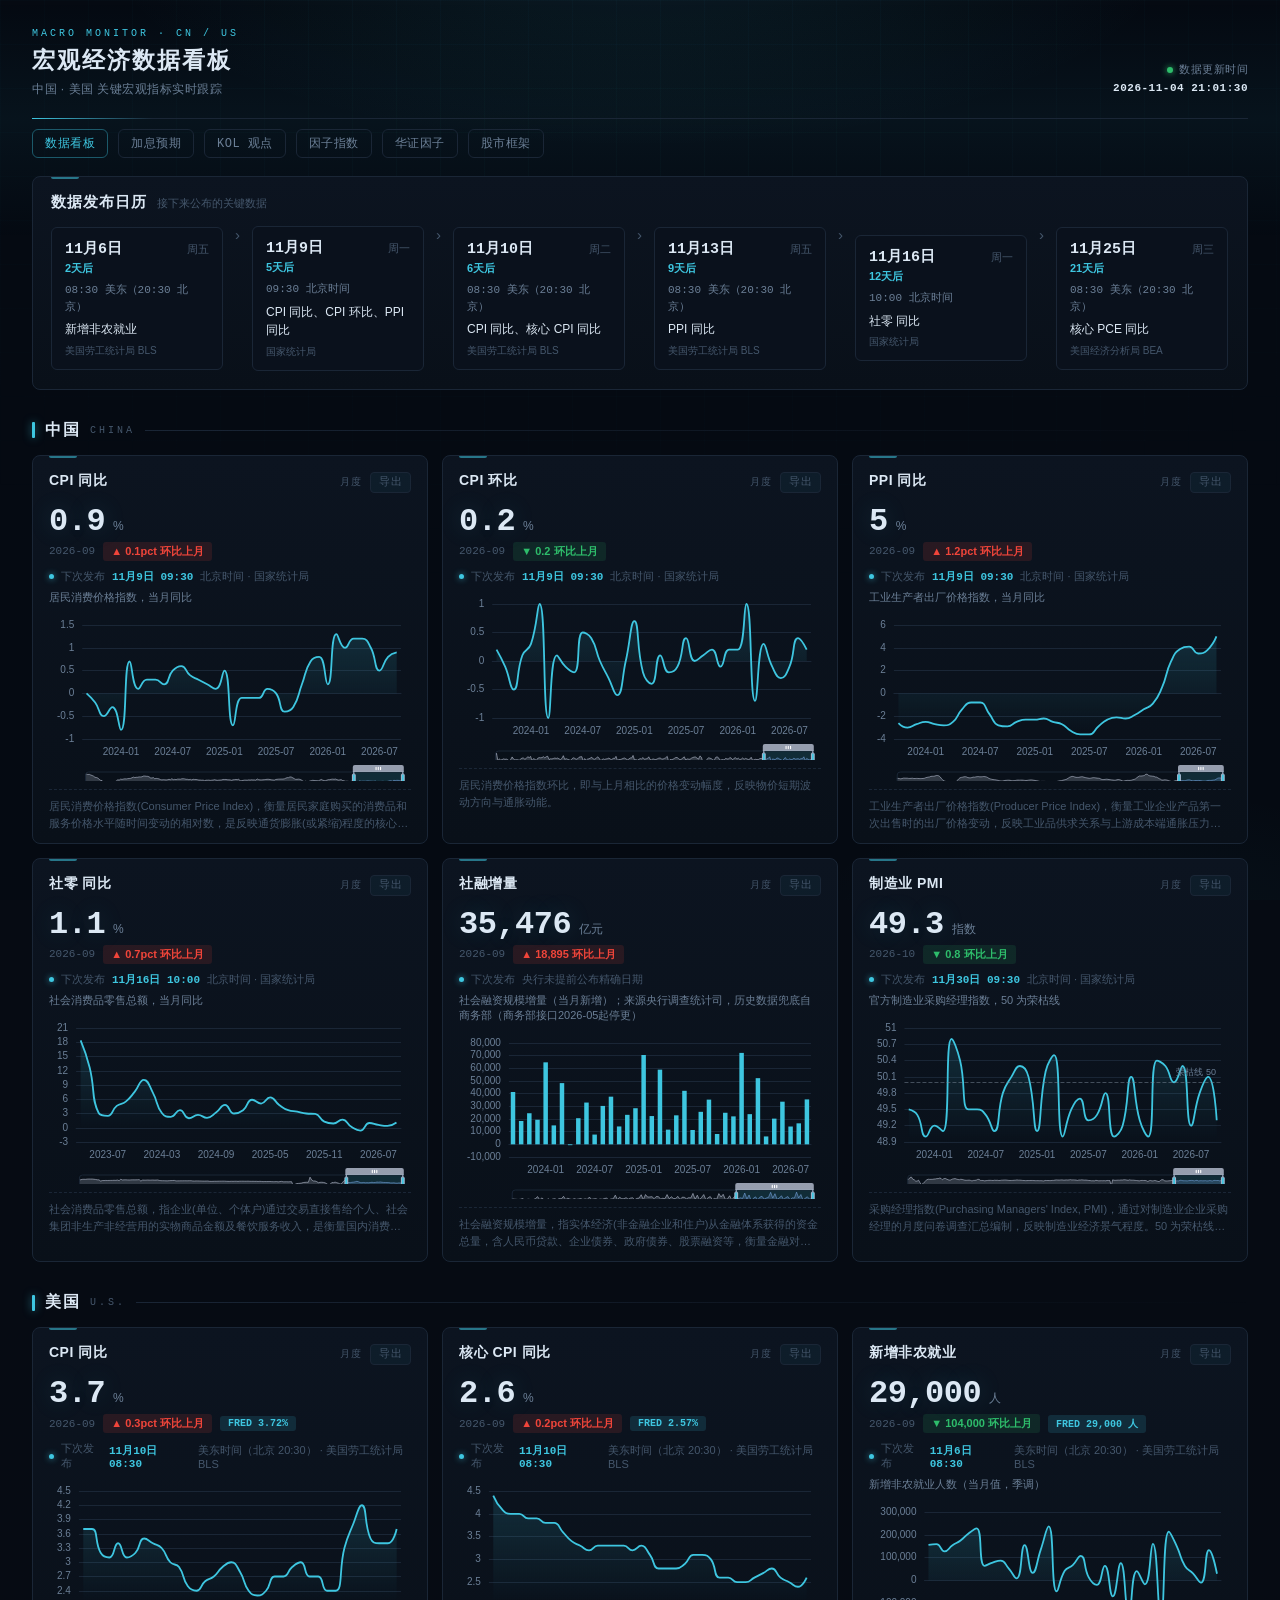
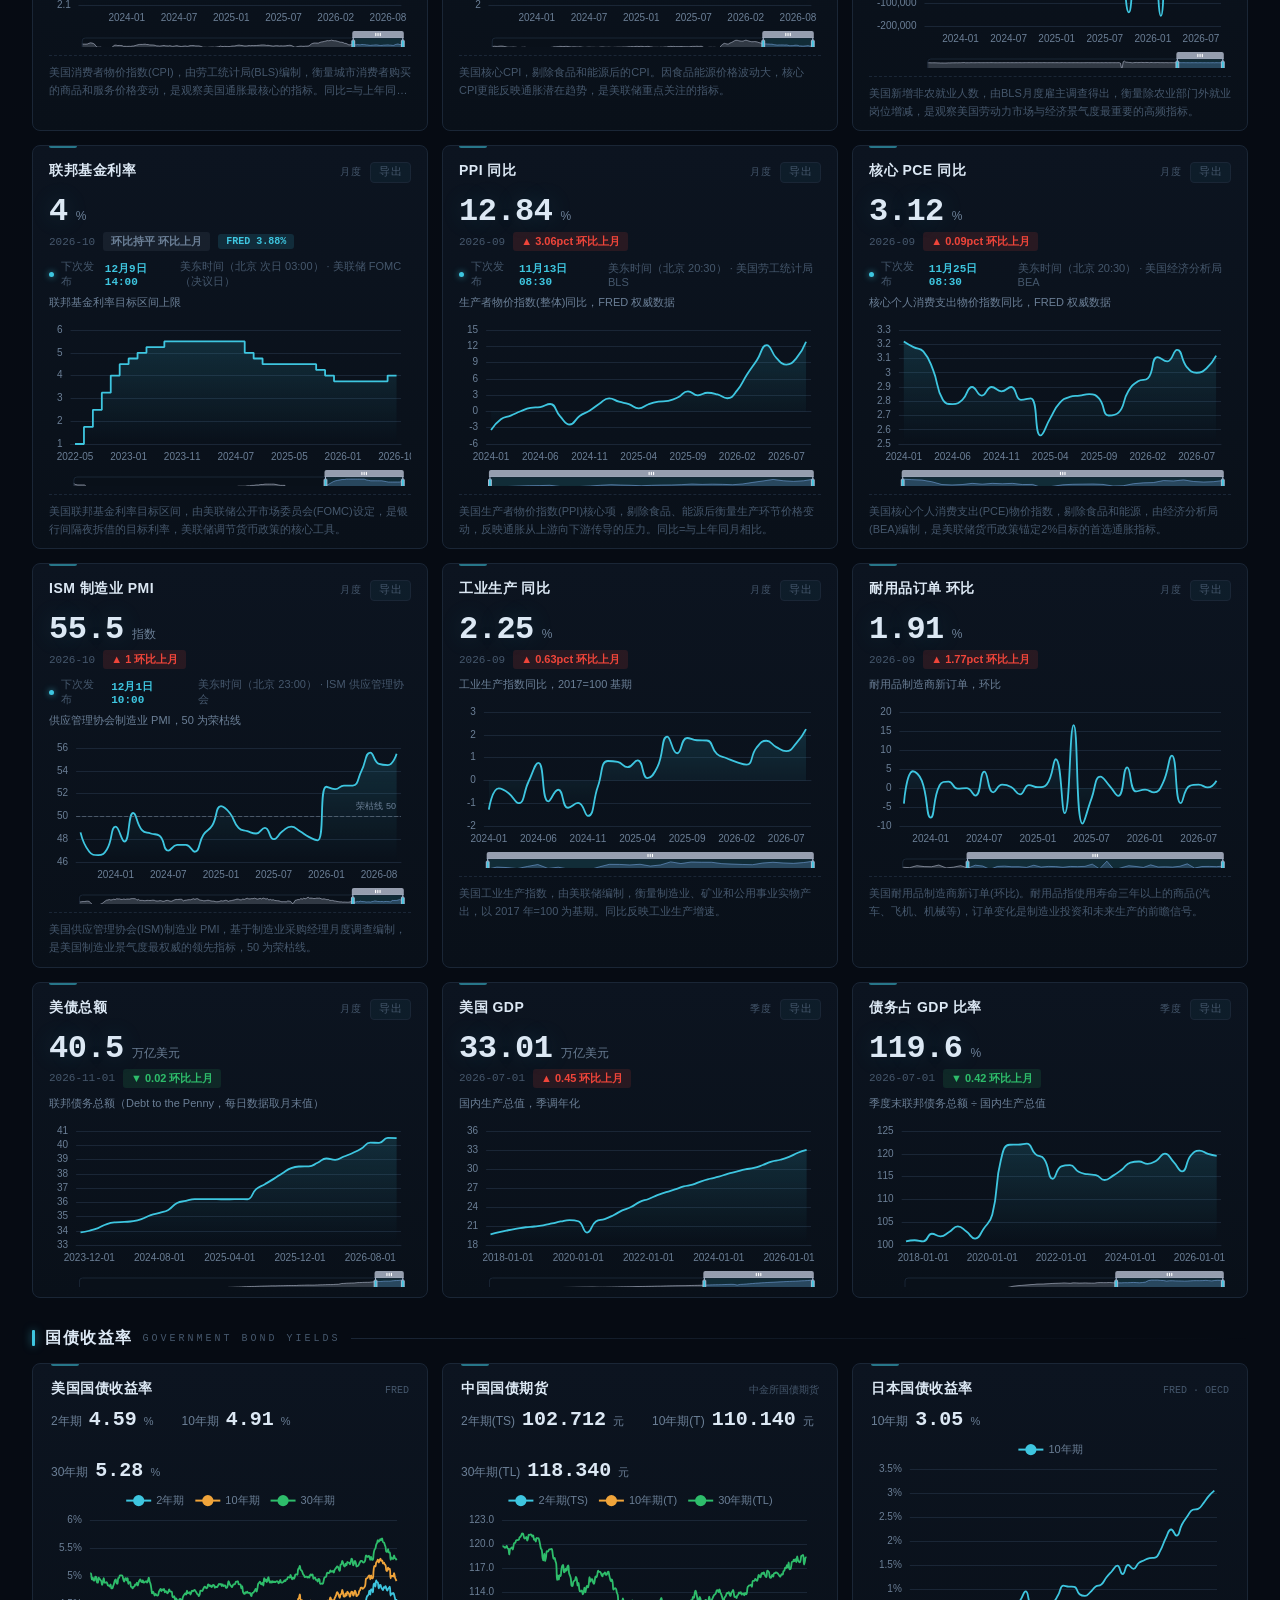
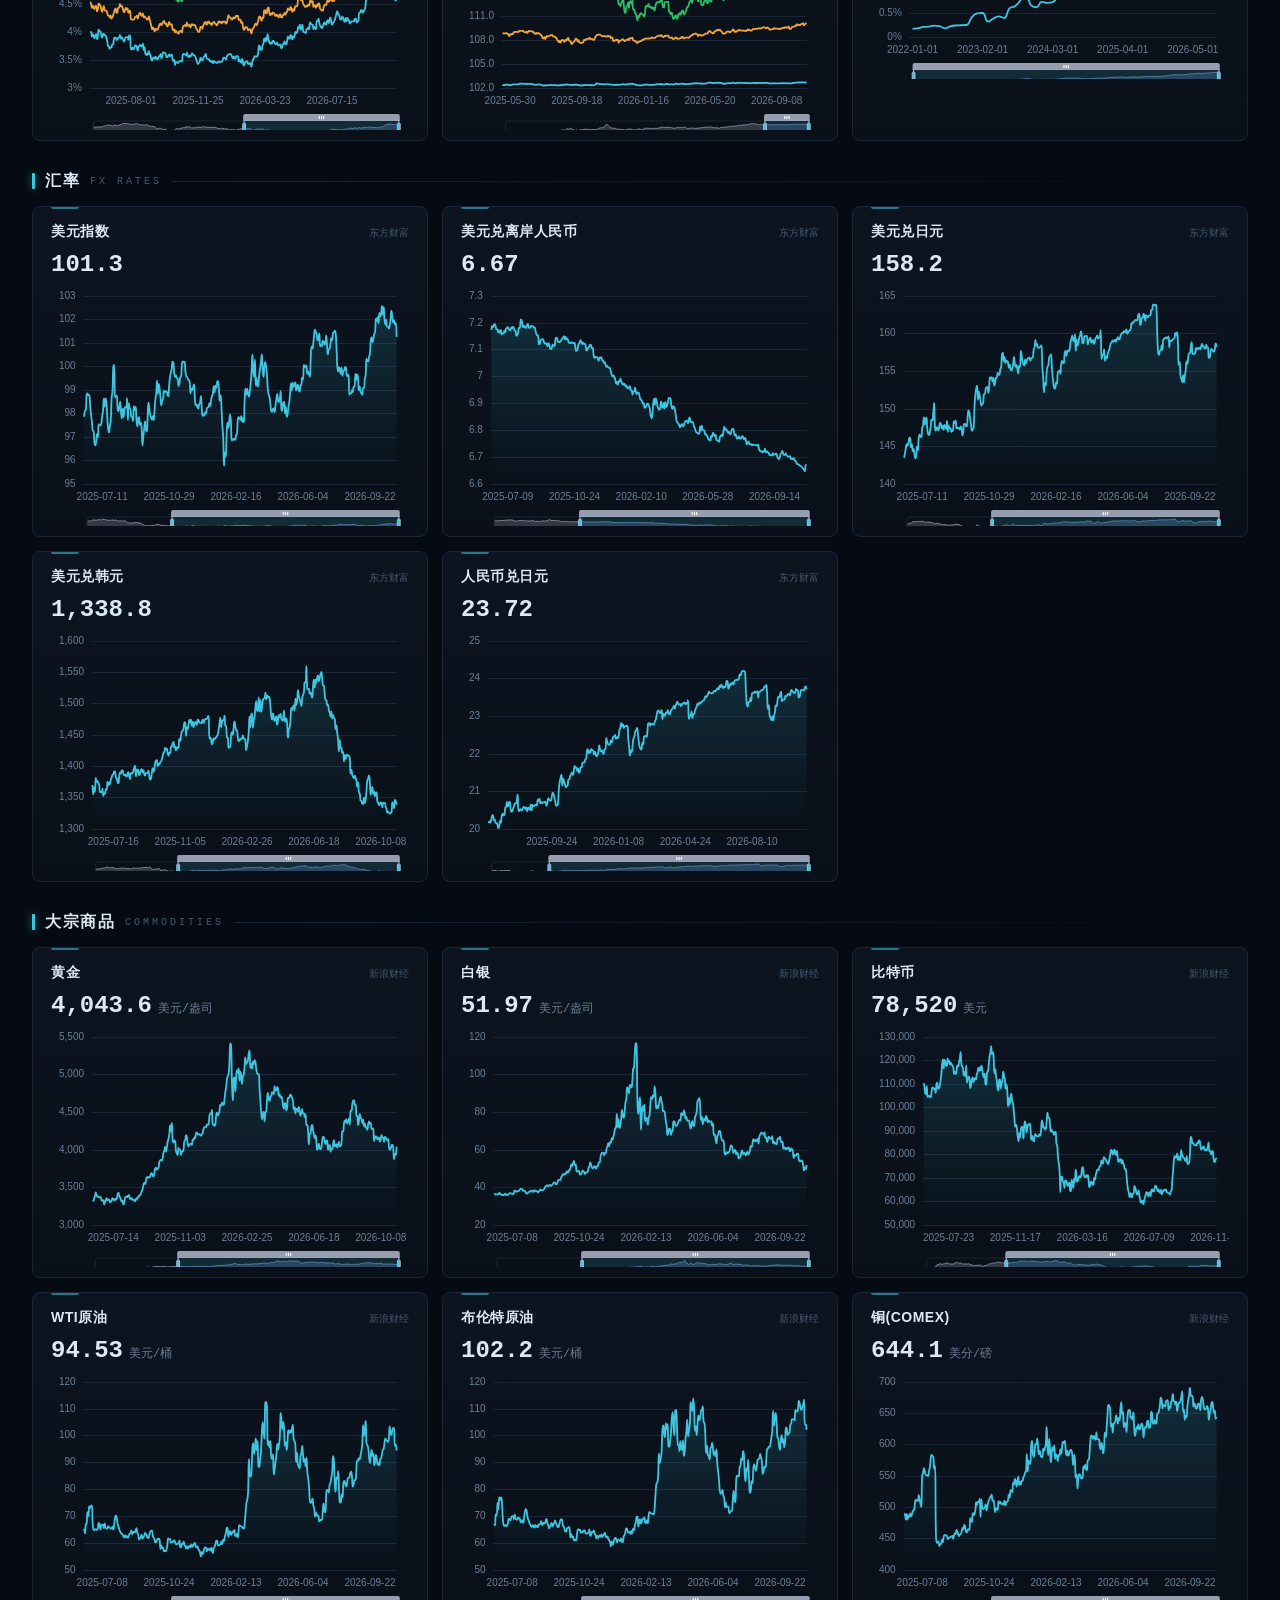
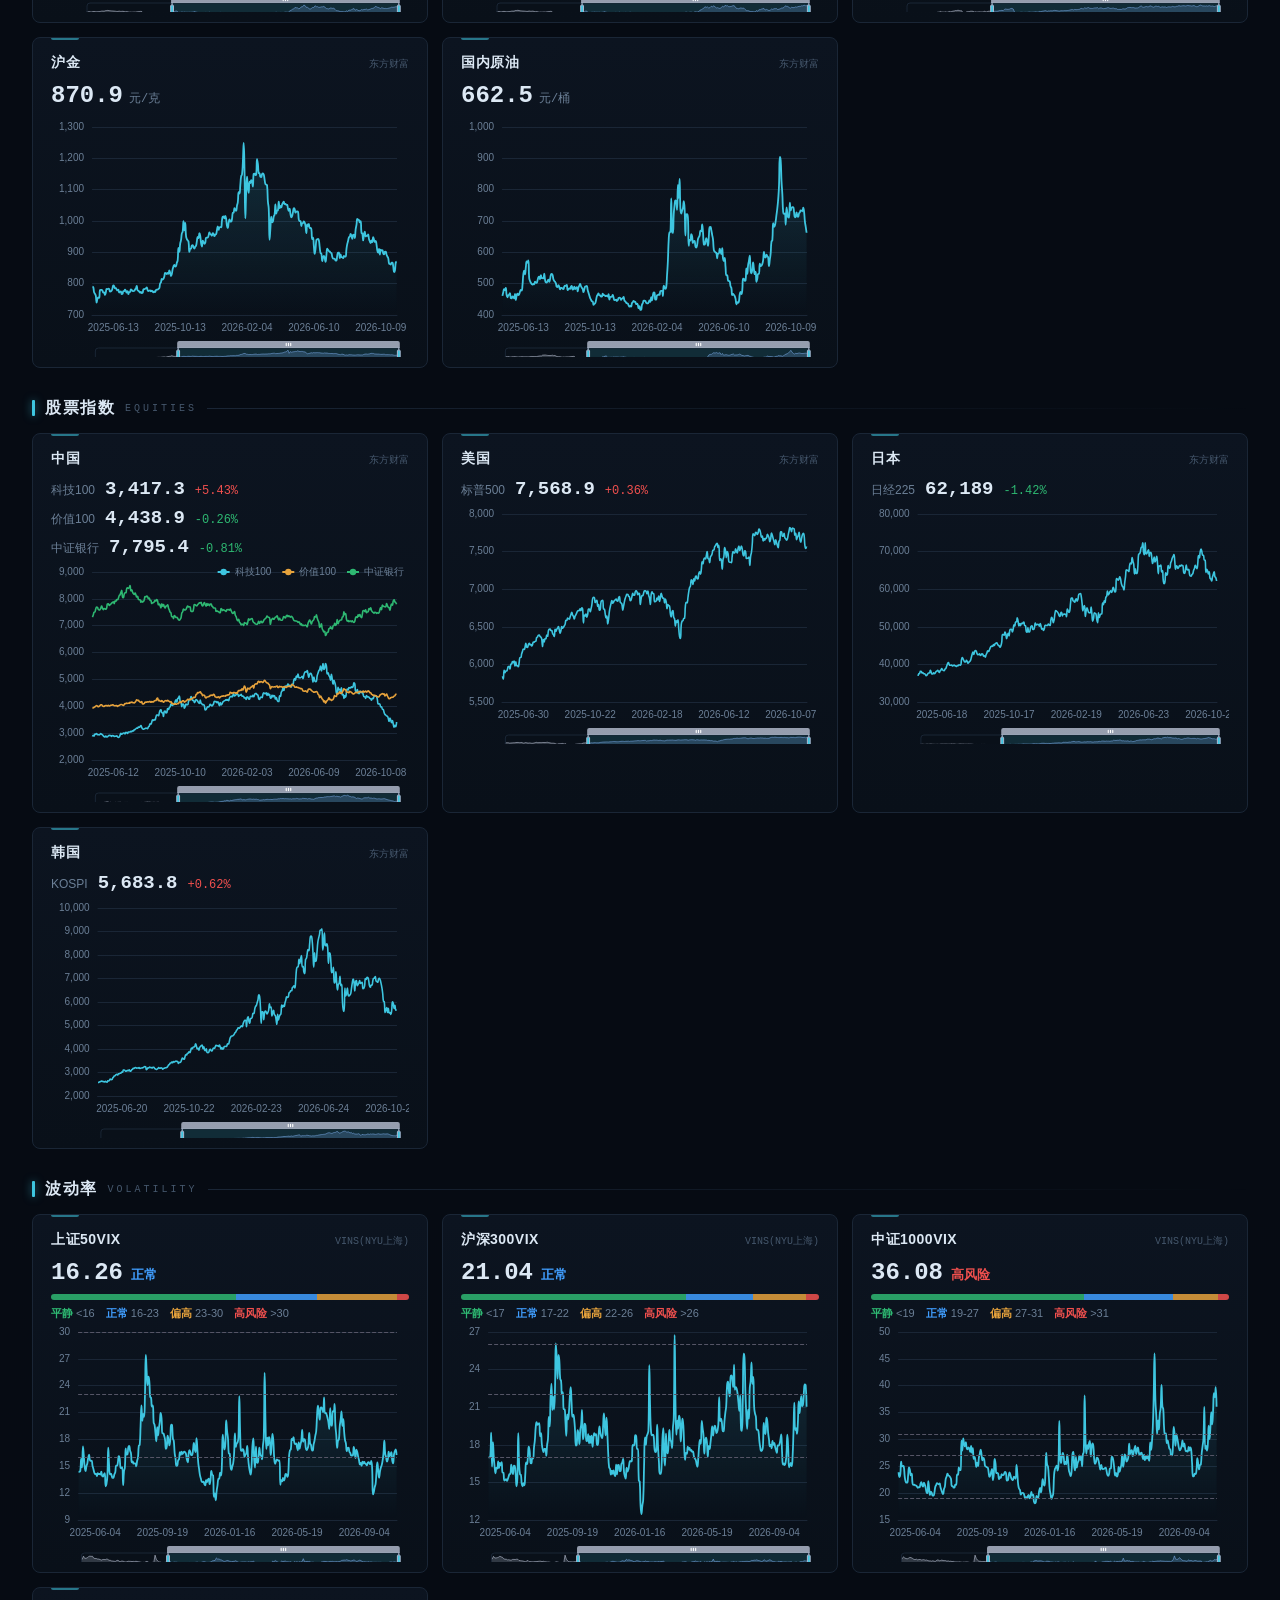
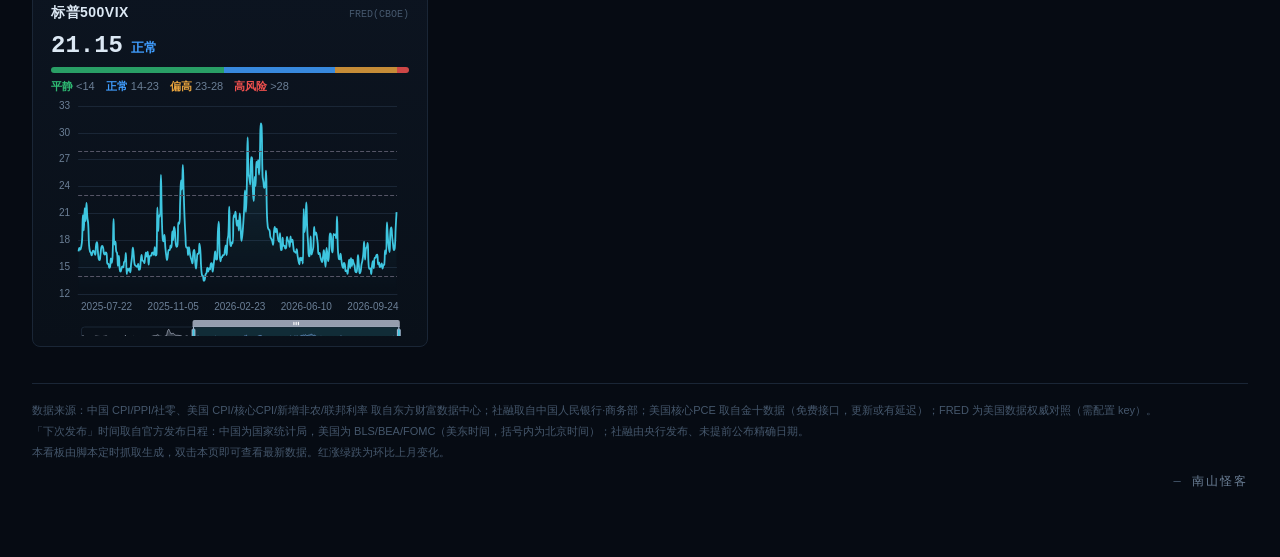
==== commit bdca7026: "update index.html" ====
--- a/index.html
+++ b/index.html
@@ -50,7 +50,7 @@
 </footer>
 
 <script>
-const DATA = {"updated_at": "2026-11-04 09:01:13", "timezone": "Asia/Shanghai", "indicators": [{"id": "cn_cpi", "name": "CPI 同比", "region": "中国", "unit": "%", "freq": "月度", "source": "国家统计局 · 东方财富", "chart": "line", "note": "居民消费价格指数，当月同比", "definition": "居民消费价格指数(Consumer Price Index)，衡量居民家庭购买的消费品和服务价格水平随时间变动的相对数，是反映通货膨胀(或紧缩)程度的核心指标。同比=与上年同月相比。", "next_release": {"date": "2026-11-09", "time": "09:30", "tz": "北京时间", "source": "国家统计局"}, "series": [{"date": "2008-01", "value": 7.0781}, {"date": "2008-02", "value": 8.7443}, {"date": "2008-03", "value": 8.3097}, {"date": "2008-04", "value": 8.4829}, {"date": "2008-05", "value": 7.7163}, {"date": "2008-06", "value": 7.0844}, {"date": "2008-07", "value": 6.302}, {"date": "2008-08", "value": 4.9001}, {"date": "2008-09", "value": 4.6425}, {"date": "2008-10", "value": 3.9744}, {"date": "2008-11", "value": 2.434}, {"date": "2008-12", "value": 1.1999}, {"date": "2009-01", "value": 0.95}, {"date": "2009-02", "value": -1.5582}, {"date": "2009-03", "value": -1.1714}, {"date": "2009-04", "value": -1.5}, {"date": "2009-05", "value": -1.3713}, {"date": "2009-06", "value": -1.7}, {"date": "2009-07", "value": -1.8057}, {"date": "2009-08", "value": -1.2043}, {"date": "2009-09", "value": -0.7883}, {"date": "2009-10", "value": -0.53}, {"date": "2009-11", "value": 0.56}, {"date": "2009-12", "value": 1.8559}, {"date": "2010-01", "value": 1.53}, {"date": "2010-02", "value": 2.6953}, {"date": "2010-03", "value": 2.3707}, {"date": "2010-04", "value": 2.8136}, {"date": "2010-05", "value": 3.0613}, {"date": "2010-06", "value": 2.9499}, {"date": "2010-07", "value": 3.3042}, {"date": "2010-08", "value": 3.4794}, {"date": "2010-09", "value": 3.6056}, {"date": "2010-10", "value": 4.3655}, {"date": "2010-11", "value": 5.1192}, {"date": "2010-12", "value": 4.5859}, {"date": "2011-01", "value": 4.9121}, {"date": "2011-02", "value": 4.9443}, {"date": "2011-03", "value": 5.383}, {"date": "2011-04", "value": 5.3442}, {"date": "2011-05", "value": 5.5146}, {"date": "2011-06", "value": 6.3553}, {"date": "2011-07", "value": 6.4508}, {"date": "2011-08", "value": 6.1514}, {"date": "2011-09", "value": 6.0671}, {"date": "2011-10", "value": 5.4954}, {"date": "2011-11", "value": 4.2246}, {"date": "2011-12", "value": 4.0704}, {"date": "2012-01", "value": 4.5485}, {"date": "2012-02", "value": 3.1613}, {"date": "2012-03", "value": 3.5856}, {"date": "2012-04", "value": 3.3653}, {"date": "2012-05", "value": 3.0008}, {"date": "2012-06", "value": 2.1504}, {"date": "2012-07", "value": 1.8}, {"date": "2012-08", "value": 2.0}, {"date": "2012-09", "value": 1.9}, {"date": "2012-10", "value": 1.7}, {"date": "2012-11", "value": 2.0}, {"date": "2012-12", "value": 2.5}, {"date": "2013-01", "value": 2.0}, {"date": "2013-02", "value": 3.2}, {"date": "2013-03", "value": 2.1}, {"date": "2013-04", "value": 2.4}, {"date": "2013-05", "value": 2.0981}, {"date": "2013-06", "value": 2.7}, {"date": "2013-07", "value": 2.7}, {"date": "2013-08", "value": 2.6}, {"date": "2013-09", "value": 3.1}, {"date": "2013-10", "value": 3.2}, {"date": "2013-11", "value": 3.0}, {"date": "2013-12", "value": 2.49871692}, {"date": "2014-01", "value": 2.5}, {"date": "2014-02", "value": 2.0}, {"date": "2014-03", "value": 2.4}, {"date": "2014-04", "value": 1.80138144}, {"date": "2014-05", "value": 2.5}, {"date": "2014-06", "value": 2.3}, {"date": "2014-07", "value": 2.3}, {"date": "2014-08", "value": 2.0}, {"date": "2014-09", "value": 1.6}, {"date": "2014-10", "value": 1.60114868}, {"date": "2014-11", "value": 1.4}, {"date": "2014-12", "value": 1.5}, {"date": "2015-01", "value": 0.8}, {"date": "2015-02", "value": 1.4}, {"date": "2015-03", "value": 1.4}, {"date": "2015-04", "value": 1.5}, {"date": "2015-05", "value": 1.2}, {"date": "2015-06", "value": 1.4}, {"date": "2015-07", "value": 1.6}, {"date": "2015-08", "value": 2.0}, {"date": "2015-09", "value": 1.59560463}, {"date": "2015-10", "value": 1.3}, {"date": "2015-11", "value": 1.5}, {"date": "2015-12", "value": 1.6}, {"date": "2016-01", "value": 1.8}, {"date": "2016-02", "value": 2.3}, {"date": "2016-03", "value": 2.3}, {"date": "2016-04", "value": 2.3}, {"date": "2016-05", "value": 2.0}, {"date": "2016-06", "value": 1.9}, {"date": "2016-07", "value": 1.8}, {"date": "2016-08", "value": 1.3}, {"date": "2016-09", "value": 1.9}, {"date": "2016-10", "value": 2.1}, {"date": "2016-11", "value": 2.3}, {"date": "2016-12", "value": 2.1}, {"date": "2017-01", "value": 2.5}, {"date": "2017-02", "value": 0.8}, {"date": "2017-03", "value": 0.9}, {"date": "2017-04", "value": 1.2}, {"date": "2017-05", "value": 1.5}, {"date": "2017-06", "value": 1.5}, {"date": "2017-07", "value": 1.4}, {"date": "2017-08", "value": 1.8}, {"date": "2017-09", "value": 1.6}, {"date": "2017-10", "value": 1.9}, {"date": "2017-11", "value": 1.7}, {"date": "2017-12", "value": 1.8}, {"date": "2018-01", "value": 1.5}, {"date": "2018-02", "value": 2.9}, {"date": "2018-03", "value": 2.1}, {"date": "2018-04", "value": 1.8}, {"date": "2018-05", "value": 1.8}, {"date": "2018-06", "value": 1.9}, {"date": "2018-07", "value": 2.1}, {"date": "2018-08", "value": 2.3}, {"date": "2018-09", "value": 2.5}, {"date": "2018-10", "value": 2.5}, {"date": "2018-11", "value": 2.2}, {"date": "2018-12", "value": 1.9}, {"date": "2019-01", "value": 1.7}, {"date": "2019-02", "value": 1.5}, {"date": "2019-03", "value": 2.3}, {"date": "2019-04", "value": 2.5}, {"date": "2019-05", "value": 2.7}, {"date": "2019-06", "value": 2.7}, {"date": "2019-07", "value": 2.8}, {"date": "2019-08", "value": 2.8}, {"date": "2019-09", "value": 3.0}, {"date": "2019-10", "value": 3.8}, {"date": "2019-11", "value": 4.5}, {"date": "2019-12", "value": 4.5}, {"date": "2020-01", "value": 5.4}, {"date": "2020-02", "value": 5.2}, {"date": "2020-03", "value": 4.3}, {"date": "2020-04", "value": 3.3}, {"date": "2020-05", "value": 2.4}, {"date": "2020-06", "value": 2.5}, {"date": "2020-07", "value": 2.7}, {"date": "2020-08", "value": 2.4}, {"date": "2020-09", "value": 1.7}, {"date": "2020-10", "value": 0.5}, {"date": "2020-11", "value": -0.5}, {"date": "2020-12", "value": 0.2}, {"date": "2021-01", "value": -0.3}, {"date": "2021-02", "value": -0.2}, {"date": "2021-03", "value": 0.4}, {"date": "2021-04", "value": 0.9}, {"date": "2021-05", "value": 1.3}, {"date": "2021-06", "value": 1.1}, {"date": "2021-07", "value": 1.0}, {"date": "2021-08", "value": 0.8}, {"date": "2021-09", "value": 0.7}, {"date": "2021-10", "value": 1.5}, {"date": "2021-11", "value": 2.3}, {"date": "2021-12", "value": 1.5}, {"date": "2022-01", "value": 0.9}, {"date": "2022-02", "value": 0.9}, {"date": "2022-03", "value": 1.5}, {"date": "2022-04", "value": 2.1}, {"date": "2022-05", "value": 2.1}, {"date": "2022-06", "value": 2.5}, {"date": "2022-07", "value": 2.7}, {"date": "2022-08", "value": 2.5}, {"date": "2022-09", "value": 2.8}, {"date": "2022-10", "value": 2.1}, {"date": "2022-11", "value": 1.6}, {"date": "2022-12", "value": 1.8}, {"date": "2023-01", "value": 2.1}, {"date": "2023-02", "value": 1.0}, {"date": "2023-03", "value": 0.7}, {"date": "2023-04", "value": 0.1}, {"date": "2023-05", "value": 0.2}, {"date": "2023-06", "value": 0.0}, {"date": "2023-07", "value": -0.3}, {"date": "2023-08", "value": 0.1}, {"date": "2023-09", "value": 0.0}, {"date": "2023-10", "value": -0.2}, {"date": "2023-11", "value": -0.5}, {"date": "2023-12", "value": -0.3}, {"date": "2024-01", "value": -0.8}, {"date": "2024-02", "value": 0.7}, {"date": "2024-03", "value": 0.1}, {"date": "2024-04", "value": 0.3}, {"date": "2024-05", "value": 0.3}, {"date": "2024-06", "value": 0.2}, {"date": "2024-07", "value": 0.5}, {"date": "2024-08", "value": 0.6}, {"date": "2024-09", "value": 0.4}, {"date": "2024-10", "value": 0.3}, {"date": "2024-11", "value": 0.2}, {"date": "2024-12", "value": 0.1}, {"date": "2025-01", "value": 0.5}, {"date": "2025-02", "value": -0.7}, {"date": "2025-03", "value": -0.1}, {"date": "2025-04", "value": -0.1}, {"date": "2025-05", "value": -0.1}, {"date": "2025-06", "value": 0.1}, {"date": "2025-07", "value": 0.0}, {"date": "2025-08", "value": -0.4}, {"date": "2025-09", "value": -0.3}, {"date": "2025-10", "value": 0.2}, {"date": "2025-11", "value": 0.7}, {"date": "2025-12", "value": 0.8}, {"date": "2026-01", "value": 0.2}, {"date": "2026-02", "value": 1.3}, {"date": "2026-03", "value": 1.0}, {"date": "2026-04", "value": 1.2}, {"date": "2026-05", "value": 1.2}, {"date": "2026-06", "value": 1.0}, {"date": "2026-07", "value": 0.5}, {"date": "2026-08", "value": 0.8}, {"date": "2026-09", "value": 0.9}], "latest_date": "2026-09", "latest_value": 0.9, "prev_value": 0.8, "change": 0.1, "stale": false}, {"id": "cn_cpi_mom", "name": "CPI 环比", "region": "中国", "unit": "%", "freq": "月度", "source": "国家统计局 · 东方财富", "chart": "line", "note": "", "definition": "居民消费价格指数环比，即与上月相比的价格变动幅度，反映物价短期波动方向与通胀动能。", "next_release": {"date": "2026-11-09", "time": "09:30", "tz": "北京时间", "source": "国家统计局"}, "series": [{"date": "2008-01", "value": 1.2}, {"date": "2008-02", "value": 2.6}, {"date": "2008-03", "value": -0.7}, {"date": "2008-04", "value": 0.1038}, {"date": "2008-05", "value": -0.4}, {"date": "2008-06", "value": -0.2}, {"date": "2008-07", "value": 0.1}, {"date": "2008-08", "value": -0.1}, {"date": "2008-09", "value": 0.0}, {"date": "2008-10", "value": -0.3}, {"date": "2008-11", "value": -0.8}, {"date": "2008-12", "value": -0.2439}, {"date": "2009-01", "value": 0.9445}, {"date": "2009-02", "value": 0.0232}, {"date": "2009-03", "value": -0.3467}, {"date": "2009-04", "value": -0.2319}, {"date": "2009-05", "value": -0.2852}, {"date": "2009-06", "value": -0.4825}, {"date": "2009-07", "value": 0.0138}, {"date": "2009-08", "value": 0.4784}, {"date": "2009-09", "value": 0.4492}, {"date": "2009-10", "value": -0.0817}, {"date": "2009-11", "value": 0.3296}, {"date": "2009-12", "value": 1.0433}, {"date": "2010-01", "value": 0.6219}, {"date": "2010-02", "value": 1.1708}, {"date": "2010-03", "value": -0.6618}, {"date": "2010-04", "value": 0.1998}, {"date": "2010-05", "value": -0.074}, {"date": "2010-06", "value": -0.5611}, {"date": "2010-07", "value": 0.358}, {"date": "2010-08", "value": 0.6488}, {"date": "2010-09", "value": 0.5717}, {"date": "2010-10", "value": 0.6512}, {"date": "2010-11", "value": 1.0542}, {"date": "2010-12", "value": 0.5307}, {"date": "2011-01", "value": 1.042}, {"date": "2011-02", "value": 1.2352}, {"date": "2011-03", "value": -0.207}, {"date": "2011-04", "value": 0.1383}, {"date": "2011-05", "value": 0.0736}, {"date": "2011-06", "value": 0.2774}, {"date": "2011-07", "value": 0.4633}, {"date": "2011-08", "value": 0.3081}, {"date": "2011-09", "value": 0.4685}, {"date": "2011-10", "value": 0.0929}, {"date": "2011-11", "value": -0.1889}, {"date": "2011-12", "value": 0.3119}, {"date": "2012-01", "value": 1.4975}, {"date": "2012-02", "value": -0.108}, {"date": "2012-03", "value": 0.2033}, {"date": "2012-04", "value": -0.0747}, {"date": "2012-05", "value": -0.2792}, {"date": "2012-06", "value": -0.5505}, {"date": "2012-07", "value": 0.0981}, {"date": "2012-08", "value": 0.5702}, {"date": "2012-09", "value": 0.3381}, {"date": "2012-10", "value": -0.0919}, {"date": "2012-11", "value": 0.1177}, {"date": "2012-12", "value": 0.7894}, {"date": "2013-01", "value": 1.0103}, {"date": "2013-02", "value": 1.0564}, {"date": "2013-03", "value": -0.9132}, {"date": "2013-04", "value": 0.2351}, {"date": "2013-05", "value": -0.5597}, {"date": "2013-06", "value": 0.0049}, {"date": "2013-07", "value": 0.1036}, {"date": "2013-08", "value": 0.46497032}, {"date": "2013-09", "value": 0.81284348}, {"date": "2013-10", "value": 0.05735523}, {"date": "2013-11", "value": -0.06445624}, {"date": "2013-12", "value": 0.2813488}, {"date": "2014-01", "value": 0.99786994}, {"date": "2014-02", "value": 0.52884802}, {"date": "2014-03", "value": -0.4916863}, {"date": "2014-04", "value": -0.33606842}, {"date": "2014-05", "value": 0.10055298}, {"date": "2014-06", "value": -0.13288685}, {"date": "2014-07", "value": 0.05380941}, {"date": "2014-08", "value": 0.17592267}, {"date": "2014-09", "value": 0.4536683}, {"date": "2014-10", "value": 0.03141593}, {"date": "2014-11", "value": -0.2236259}, {"date": "2014-12", "value": 0.34683648}, {"date": "2015-01", "value": 0.25981903}, {"date": "2015-02", "value": 1.19460288}, {"date": "2015-03", "value": -0.54597886}, {"date": "2015-04", "value": -0.2050355}, {"date": "2015-05", "value": -0.17388027}, {"date": "2015-06", "value": 0.02508881}, {"date": "2015-07", "value": 0.30686906}, {"date": "2015-08", "value": 0.4794943}, {"date": "2015-09", "value": 0.0992}, {"date": "2015-10", "value": -0.3}, {"date": "2015-11", "value": 0.0}, {"date": "2015-12", "value": 0.5}, {"date": "2016-01", "value": 0.5}, {"date": "2016-02", "value": 1.6}, {"date": "2016-03", "value": -0.4}, {"date": "2016-04", "value": -0.2}, {"date": "2016-05", "value": -0.5}, {"date": "2016-06", "value": -0.1}, {"date": "2016-07", "value": 0.2}, {"date": "2016-08", "value": 0.1}, {"date": "2016-09", "value": 0.7}, {"date": "2016-10", "value": -0.1}, {"date": "2016-11", "value": 0.1}, {"date": "2016-12", "value": 0.2}, {"date": "2017-01", "value": 1.0}, {"date": "2017-02", "value": -0.2}, {"date": "2017-03", "value": -0.3}, {"date": "2017-04", "value": 0.1}, {"date": "2017-05", "value": -0.1}, {"date": "2017-06", "value": -0.2}, {"date": "2017-07", "value": 0.1}, {"date": "2017-08", "value": 0.4}, {"date": "2017-09", "value": 0.5}, {"date": "2017-10", "value": 0.1}, {"date": "2017-11", "value": 0.0}, {"date": "2017-12", "value": 0.3}, {"date": "2018-01", "value": 0.6}, {"date": "2018-02", "value": 1.2}, {"date": "2018-03", "value": -1.1}, {"date": "2018-04", "value": -0.2}, {"date": "2018-05", "value": -0.2}, {"date": "2018-06", "value": -0.1}, {"date": "2018-07", "value": 0.3}, {"date": "2018-08", "value": 0.7}, {"date": "2018-09", "value": 0.7}, {"date": "2018-10", "value": 0.2}, {"date": "2018-11", "value": -0.3}, {"date": "2018-12", "value": 0.0}, {"date": "2019-01", "value": 0.5}, {"date": "2019-02", "value": 1.0}, {"date": "2019-03", "value": -0.4}, {"date": "2019-04", "value": 0.1}, {"date": "2019-05", "value": 0.0}, {"date": "2019-06", "value": -0.1}, {"date": "2019-07", "value": 0.4}, {"date": "2019-08", "value": 0.7}, {"date": "2019-09", "value": 0.9}, {"date": "2019-10", "value": 0.9}, {"date": "2019-11", "value": 0.4}, {"date": "2019-12", "value": 0.0}, {"date": "2020-01", "value": 1.4}, {"date": "2020-02", "value": 0.8}, {"date": "2020-03", "value": -1.2}, {"date": "2020-04", "value": -0.9}, {"date": "2020-05", "value": -0.8}, {"date": "2020-06", "value": -0.1}, {"date": "2020-07", "value": 0.6}, {"date": "2020-08", "value": 0.4}, {"date": "2020-09", "value": 0.2}, {"date": "2020-10", "value": -0.3}, {"date": "2020-11", "value": -0.6}, {"date": "2020-12", "value": 0.7}, {"date": "2021-01", "value": 1.0}, {"date": "2021-02", "value": 0.6}, {"date": "2021-03", "value": -0.5}, {"date": "2021-04", "value": -0.3}, {"date": "2021-05", "value": -0.2}, {"date": "2021-06", "value": -0.4}, {"date": "2021-07", "value": 0.3}, {"date": "2021-08", "value": 0.1}, {"date": "2021-09", "value": 0.0}, {"date": "2021-10", "value": 0.7}, {"date": "2021-11", "value": 0.4}, {"date": "2021-12", "value": -0.3}, {"date": "2022-01", "value": 0.4}, {"date": "2022-02", "value": 0.6}, {"date": "2022-03", "value": 0.0}, {"date": "2022-04", "value": 0.4}, {"date": "2022-05", "value": -0.2}, {"date": "2022-06", "value": 0.0}, {"date": "2022-07", "value": 0.5}, {"date": "2022-08", "value": -0.1}, {"date": "2022-09", "value": 0.3}, {"date": "2022-10", "value": 0.1}, {"date": "2022-11", "value": -0.2}, {"date": "2022-12", "value": 0.0}, {"date": "2023-01", "value": 0.8}, {"date": "2023-02", "value": -0.5}, {"date": "2023-03", "value": -0.3}, {"date": "2023-04", "value": -0.1}, {"date": "2023-05", "value": -0.2}, {"date": "2023-06", "value": -0.2}, {"date": "2023-07", "value": 0.2}, {"date": "2023-08", "value": 0.3}, {"date": "2023-09", "value": 0.2}, {"date": "2023-10", "value": -0.1}, {"date": "2023-11", "value": -0.5}, {"date": "2023-12", "value": 0.1}, {"date": "2024-01", "value": 0.3}, {"date": "2024-02", "value": 1.0}, {"date": "2024-03", "value": -1.0}, {"date": "2024-04", "value": 0.1}, {"date": "2024-05", "value": -0.1}, {"date": "2024-06", "value": -0.2}, {"date": "2024-07", "value": 0.5}, {"date": "2024-08", "value": 0.4}, {"date": "2024-09", "value": 0.0}, {"date": "2024-10", "value": -0.3}, {"date": "2024-11", "value": -0.6}, {"date": "2024-12", "value": 0.0}, {"date": "2025-01", "value": 0.7}, {"date": "2025-02", "value": -0.2}, {"date": "2025-03", "value": -0.4}, {"date": "2025-04", "value": 0.1}, {"date": "2025-05", "value": -0.2}, {"date": "2025-06", "value": -0.1}, {"date": "2025-07", "value": 0.4}, {"date": "2025-08", "value": 0.0}, {"date": "2025-09", "value": 0.1}, {"date": "2025-10", "value": 0.2}, {"date": "2025-11", "value": -0.1}, {"date": "2025-12", "value": 0.2}, {"date": "2026-01", "value": 0.2}, {"date": "2026-02", "value": 1.0}, {"date": "2026-03", "value": -0.7}, {"date": "2026-04", "value": 0.3}, {"date": "2026-05", "value": -0.1}, {"date": "2026-06", "value": -0.3}, {"date": "2026-07", "value": -0.1}, {"date": "2026-08", "value": 0.4}, {"date": "2026-09", "value": 0.2}], "latest_date": "2026-09", "latest_value": 0.2, "prev_value": 0.4, "change": -0.2, "stale": false}, {"id": "cn_ppi", "name": "PPI 同比", "region": "中国", "unit": "%", "freq": "月度", "source": "国家统计局 · 东方财富", "chart": "line", "note": "工业生产者出厂价格指数，当月同比", "definition": "工业生产者出厂价格指数(Producer Price Index)，衡量工业企业产品第一次出售时的出厂价格变动，反映工业品供求关系与上游成本端通胀压力。同比=与上年同月相比。", "next_release": {"date": "2026-11-09", "time": "09:30", "tz": "北京时间", "source": "国家统计局"}, "series": [{"date": "2006-01", "value": 3.05}, {"date": "2006-02", "value": 3.01}, {"date": "2006-03", "value": 2.49}, {"date": "2006-04", "value": 1.87}, {"date": "2006-05", "value": 2.43}, {"date": "2006-06", "value": 3.52}, {"date": "2006-07", "value": 3.58}, {"date": "2006-08", "value": 3.4}, {"date": "2006-09", "value": 3.45}, {"date": "2006-10", "value": 2.9}, {"date": "2006-11", "value": 2.78}, {"date": "2006-12", "value": 3.05}, {"date": "2007-01", "value": 3.3}, {"date": "2007-02", "value": 2.6}, {"date": "2007-03", "value": 2.65}, {"date": "2007-04", "value": 2.87}, {"date": "2007-05", "value": 2.76}, {"date": "2007-06", "value": 2.49}, {"date": "2007-07", "value": 2.39}, {"date": "2007-08", "value": 2.56}, {"date": "2007-09", "value": 2.71}, {"date": "2007-10", "value": 3.21}, {"date": "2007-11", "value": 4.55}, {"date": "2007-12", "value": 5.43}, {"date": "2008-01", "value": 6.07}, {"date": "2008-02", "value": 6.62}, {"date": "2008-03", "value": 7.95}, {"date": "2008-04", "value": 8.12}, {"date": "2008-05", "value": 8.22}, {"date": "2008-06", "value": 8.84}, {"date": "2008-07", "value": 10.03}, {"date": "2008-08", "value": 10.06}, {"date": "2008-09", "value": 9.13}, {"date": "2008-10", "value": 6.59}, {"date": "2008-11", "value": 1.99}, {"date": "2008-12", "value": -1.14}, {"date": "2009-01", "value": -3.35}, {"date": "2009-02", "value": -4.47}, {"date": "2009-03", "value": -5.99}, {"date": "2009-04", "value": -6.6}, {"date": "2009-05", "value": -7.2}, {"date": "2009-06", "value": -7.8}, {"date": "2009-07", "value": -8.22}, {"date": "2009-08", "value": -7.86}, {"date": "2009-09", "value": -6.99}, {"date": "2009-10", "value": -5.85}, {"date": "2009-11", "value": -2.08}, {"date": "2009-12", "value": 1.7}, {"date": "2010-01", "value": 4.32}, {"date": "2010-02", "value": 5.39}, {"date": "2010-03", "value": 5.91}, {"date": "2010-04", "value": 6.81}, {"date": "2010-05", "value": 7.13}, {"date": "2010-06", "value": 6.41}, {"date": "2010-07", "value": 4.84}, {"date": "2010-08", "value": 4.32}, {"date": "2010-09", "value": 4.33}, {"date": "2010-10", "value": 5.04}, {"date": "2010-11", "value": 6.06}, {"date": "2010-12", "value": 5.93}, {"date": "2011-01", "value": 6.6436}, {"date": "2011-02", "value": 7.2322}, {"date": "2011-03", "value": 7.3081}, {"date": "2011-04", "value": 6.821}, {"date": "2011-05", "value": 6.7851}, {"date": "2011-06", "value": 7.1209}, {"date": "2011-07", "value": 7.5417}, {"date": "2011-08", "value": 7.2528}, {"date": "2011-09", "value": 6.5227}, {"date": "2011-10", "value": 5.0038}, {"date": "2011-11", "value": 2.7179}, {"date": "2011-12", "value": 1.6854}, {"date": "2012-01", "value": 0.7347}, {"date": "2012-02", "value": 0.0284}, {"date": "2012-03", "value": -0.3171}, {"date": "2012-04", "value": -0.6984}, {"date": "2012-05", "value": -1.3981}, {"date": "2012-06", "value": -2.0843}, {"date": "2012-07", "value": -2.8651}, {"date": "2012-08", "value": -3.4784}, {"date": "2012-09", "value": -3.5545}, {"date": "2012-10", "value": -2.7558}, {"date": "2012-11", "value": -2.1995}, {"date": "2012-12", "value": -1.9397}, {"date": "2013-01", "value": -1.6372}, {"date": "2013-02", "value": -1.6254}, {"date": "2013-03", "value": -1.919}, {"date": "2013-04", "value": -2.6175}, {"date": "2013-05", "value": -2.8658}, {"date": "2013-06", "value": -2.6965}, {"date": "2013-07", "value": -2.2712}, {"date": "2013-08", "value": -1.625}, {"date": "2013-09", "value": -1.3439}, {"date": "2013-10", "value": -1.5071}, {"date": "2013-11", "value": -1.4242}, {"date": "2013-12", "value": -1.3557}, {"date": "2014-01", "value": -1.6394}, {"date": "2014-02", "value": -2.0182}, {"date": "2014-03", "value": -2.3022}, {"date": "2014-04", "value": -2.0042}, {"date": "2014-05", "value": -1.4464}, {"date": "2014-06", "value": -1.1086}, {"date": "2014-07", "value": -0.8688}, {"date": "2014-08", "value": -1.2038}, {"date": "2014-09", "value": -1.7996}, {"date": "2014-10", "value": -2.2428}, {"date": "2014-11", "value": -2.6928}, {"date": "2014-12", "value": -3.3152}, {"date": "2015-01", "value": -4.3202}, {"date": "2015-02", "value": -4.7976}, {"date": "2015-03", "value": -4.5603}, {"date": "2015-04", "value": -4.5725}, {"date": "2015-05", "value": -4.607}, {"date": "2015-06", "value": -4.8135}, {"date": "2015-07", "value": -5.3692}, {"date": "2015-08", "value": -5.9227}, {"date": "2015-09", "value": -5.945}, {"date": "2015-10", "value": -5.9}, {"date": "2015-11", "value": -5.9}, {"date": "2015-12", "value": -5.9}, {"date": "2016-01", "value": -5.3}, {"date": "2016-02", "value": -4.9}, {"date": "2016-03", "value": -4.3}, {"date": "2016-04", "value": -3.4}, {"date": "2016-05", "value": -2.8}, {"date": "2016-06", "value": -2.6}, {"date": "2016-07", "value": -1.7}, {"date": "2016-08", "value": -0.8}, {"date": "2016-09", "value": 0.1}, {"date": "2016-10", "value": 1.2}, {"date": "2016-11", "value": 3.3}, {"date": "2016-12", "value": 5.5}, {"date": "2017-01", "value": 6.9}, {"date": "2017-02", "value": 7.8}, {"date": "2017-03", "value": 7.6}, {"date": "2017-04", "value": 6.4}, {"date": "2017-05", "value": 5.5}, {"date": "2017-06", "value": 5.5}, {"date": "2017-07", "value": 5.5}, {"date": "2017-08", "value": 6.3}, {"date": "2017-09", "value": 6.9}, {"date": "2017-10", "value": 6.9}, {"date": "2017-11", "value": 5.8}, {"date": "2017-12", "value": 4.9}, {"date": "2018-01", "value": 4.3}, {"date": "2018-02", "value": 3.7}, {"date": "2018-03", "value": 3.1}, {"date": "2018-04", "value": 3.4}, {"date": "2018-05", "value": 4.1}, {"date": "2018-06", "value": 4.7}, {"date": "2018-07", "value": 4.6}, {"date": "2018-08", "value": 4.1}, {"date": "2018-09", "value": 3.6}, {"date": "2018-10", "value": 3.3}, {"date": "2018-11", "value": 2.7}, {"date": "2018-12", "value": 0.9}, {"date": "2019-01", "value": 0.1}, {"date": "2019-02", "value": 0.1}, {"date": "2019-03", "value": 0.4}, {"date": "2019-04", "value": 0.9}, {"date": "2019-05", "value": 0.6}, {"date": "2019-06", "value": 0.0}, {"date": "2019-07", "value": -0.3}, {"date": "2019-08", "value": -0.8}, {"date": "2019-09", "value": -1.2}, {"date": "2019-10", "value": -1.6}, {"date": "2019-11", "value": -1.4}, {"date": "2019-12", "value": -0.5}, {"date": "2020-01", "value": 0.1}, {"date": "2020-02", "value": -0.4}, {"date": "2020-03", "value": -1.5}, {"date": "2020-04", "value": -3.1}, {"date": "2020-05", "value": -3.7}, {"date": "2020-06", "value": -3.0}, {"date": "2020-07", "value": -2.4}, {"date": "2020-08", "value": -2.0}, {"date": "2020-09", "value": -2.1}, {"date": "2020-10", "value": -2.1}, {"date": "2020-11", "value": -1.5}, {"date": "2020-12", "value": -0.4}, {"date": "2021-01", "value": 0.3}, {"date": "2021-02", "value": 1.7}, {"date": "2021-03", "value": 4.4}, {"date": "2021-04", "value": 6.8}, {"date": "2021-05", "value": 9.0}, {"date": "2021-06", "value": 8.8}, {"date": "2021-07", "value": 9.0}, {"date": "2021-08", "value": 9.5}, {"date": "2021-09", "value": 10.7}, {"date": "2021-10", "value": 13.5}, {"date": "2021-11", "value": 12.9}, {"date": "2021-12", "value": 10.3}, {"date": "2022-01", "value": 9.1}, {"date": "2022-02", "value": 8.8}, {"date": "2022-03", "value": 8.3}, {"date": "2022-04", "value": 8.0}, {"date": "2022-05", "value": 6.4}, {"date": "2022-06", "value": 6.1}, {"date": "2022-07", "value": 4.2}, {"date": "2022-08", "value": 2.3}, {"date": "2022-09", "value": 0.9}, {"date": "2022-10", "value": -1.3}, {"date": "2022-11", "value": -1.3}, {"date": "2022-12", "value": -0.7}, {"date": "2023-01", "value": -0.8}, {"date": "2023-02", "value": -1.4}, {"date": "2023-03", "value": -2.5}, {"date": "2023-04", "value": -3.6}, {"date": "2023-05", "value": -4.6}, {"date": "2023-06", "value": -5.4}, {"date": "2023-07", "value": -4.4}, {"date": "2023-08", "value": -3.0}, {"date": "2023-09", "value": -2.5}, {"date": "2023-10", "value": -2.6}, {"date": "2023-11", "value": -3.0}, {"date": "2023-12", "value": -2.7}, {"date": "2024-01", "value": -2.5}, {"date": "2024-02", "value": -2.7}, {"date": "2024-03", "value": -2.8}, {"date": "2024-04", "value": -2.5}, {"date": "2024-05", "value": -1.4}, {"date": "2024-06", "value": -0.8}, {"date": "2024-07", "value": -0.8}, {"date": "2024-08", "value": -1.8}, {"date": "2024-09", "value": -2.8}, {"date": "2024-10", "value": -2.9}, {"date": "2024-11", "value": -2.5}, {"date": "2024-12", "value": -2.3}, {"date": "2025-01", "value": -2.3}, {"date": "2025-02", "value": -2.2}, {"date": "2025-03", "value": -2.5}, {"date": "2025-04", "value": -2.7}, {"date": "2025-05", "value": -3.3}, {"date": "2025-06", "value": -3.6}, {"date": "2025-07", "value": -3.6}, {"date": "2025-08", "value": -2.9}, {"date": "2025-09", "value": -2.3}, {"date": "2025-10", "value": -2.1}, {"date": "2025-11", "value": -2.2}, {"date": "2025-12", "value": -1.9}, {"date": "2026-01", "value": -1.4}, {"date": "2026-02", "value": -0.9}, {"date": "2026-03", "value": 0.5}, {"date": "2026-04", "value": 2.8}, {"date": "2026-05", "value": 3.9}, {"date": "2026-06", "value": 4.1}, {"date": "2026-07", "value": 3.5}, {"date": "2026-08", "value": 3.8}, {"date": "2026-09", "value": 5.0}], "latest_date": "2026-09", "latest_value": 5.0, "prev_value": 3.8, "change": 1.2, "stale": false}, {"id": "cn_retail", "name": "社零 同比", "region": "中国", "unit": "%", "freq": "月度", "source": "国家统计局 · 东方财富", "chart": "line", "note": "社会消费品零售总额，当月同比", "definition": "社会消费品零售总额，指企业(单位、个体户)通过交易直接售给个人、社会集团非生产非经营用的实物商品金额及餐饮服务收入，是衡量国内消费需求最直接的指标。同比=与上年同月相比。", "next_release": {"date": "2026-11-16", "time": "10:00", "tz": "北京时间", "source": "国家统计局"}, "series": [{"date": "2008-01", "value": 21.2}, {"date": "2008-02", "value": 19.1}, {"date": "2008-03", "value": 21.5}, {"date": "2008-04", "value": 22.0}, {"date": "2008-05", "value": 21.6}, {"date": "2008-06", "value": 23.0}, {"date": "2008-07", "value": 23.3}, {"date": "2008-08", "value": 23.2}, {"date": "2008-09", "value": 23.2}, {"date": "2008-10", "value": 22.0}, {"date": "2008-11", "value": 20.8}, {"date": "2008-12", "value": 19.0}, {"date": "2009-01", "value": 18.5}, {"date": "2009-02", "value": 11.6}, {"date": "2009-03", "value": 14.7}, {"date": "2009-04", "value": 14.8}, {"date": "2009-05", "value": 15.2}, {"date": "2009-06", "value": 15.0}, {"date": "2009-07", "value": 15.2}, {"date": "2009-08", "value": 15.4}, {"date": "2009-09", "value": 15.5}, {"date": "2009-10", "value": 16.2}, {"date": "2009-11", "value": 15.8}, {"date": "2009-12", "value": 17.5}, {"date": "2010-01", "value": 14.0}, {"date": "2010-02", "value": 22.1}, {"date": "2010-03", "value": 18.0}, {"date": "2010-04", "value": 18.5}, {"date": "2010-05", "value": 18.7}, {"date": "2010-06", "value": 18.3}, {"date": "2010-07", "value": 17.9}, {"date": "2010-08", "value": 18.4}, {"date": "2010-09", "value": 18.8}, {"date": "2010-10", "value": 18.6}, {"date": "2010-11", "value": 18.7}, {"date": "2010-12", "value": 19.1}, {"date": "2011-01", "value": 19.9}, {"date": "2011-02", "value": 11.6}, {"date": "2011-03", "value": 17.4}, {"date": "2011-04", "value": 17.1}, {"date": "2011-05", "value": 16.9}, {"date": "2011-06", "value": 17.7}, {"date": "2011-07", "value": 17.2}, {"date": "2011-08", "value": 17.0}, {"date": "2011-09", "value": 17.7}, {"date": "2011-10", "value": 17.2}, {"date": "2011-11", "value": 17.3}, {"date": "2011-12", "value": 18.1}, {"date": "2012-03", "value": 15.2}, {"date": "2012-04", "value": 14.1}, {"date": "2012-05", "value": 13.8}, {"date": "2012-06", "value": 13.7}, {"date": "2012-07", "value": 13.1}, {"date": "2012-08", "value": 13.2}, {"date": "2012-09", "value": 14.2}, {"date": "2012-10", "value": 14.5}, {"date": "2012-11", "value": 14.9}, {"date": "2012-12", "value": 15.2}, {"date": "2013-03", "value": 12.6}, {"date": "2013-04", "value": 12.8}, {"date": "2013-05", "value": 12.9}, {"date": "2013-06", "value": 13.3}, {"date": "2013-07", "value": 13.2}, {"date": "2013-08", "value": 13.4}, {"date": "2013-09", "value": 13.3}, {"date": "2013-10", "value": 13.3}, {"date": "2013-11", "value": 13.7}, {"date": "2013-12", "value": 13.6}, {"date": "2014-03", "value": 12.2}, {"date": "2014-04", "value": 11.9}, {"date": "2014-05", "value": 12.5}, {"date": "2014-06", "value": 12.4}, {"date": "2014-07", "value": 12.2}, {"date": "2014-08", "value": 11.9}, {"date": "2014-09", "value": 11.6}, {"date": "2014-10", "value": 11.5}, {"date": "2014-11", "value": 11.7}, {"date": "2014-12", "value": 11.9}, {"date": "2015-03", "value": 10.2}, {"date": "2015-04", "value": 10.0}, {"date": "2015-05", "value": 10.1}, {"date": "2015-06", "value": 10.6}, {"date": "2015-07", "value": 10.5}, {"date": "2015-08", "value": 10.8}, {"date": "2015-09", "value": 10.9}, {"date": "2015-10", "value": 11.0}, {"date": "2015-11", "value": 11.2}, {"date": "2015-12", "value": 11.1}, {"date": "2016-03", "value": 10.5}, {"date": "2016-04", "value": 10.1}, {"date": "2016-05", "value": 10.0}, {"date": "2016-06", "value": 10.6}, {"date": "2016-07", "value": 10.2}, {"date": "2016-08", "value": 10.6}, {"date": "2016-09", "value": 10.7}, {"date": "2016-10", "value": 10.0}, {"date": "2016-11", "value": 10.8}, {"date": "2016-12", "value": 10.9}, {"date": "2017-03", "value": 10.9}, {"date": "2017-04", "value": 10.7}, {"date": "2017-05", "value": 10.7}, {"date": "2017-06", "value": 11.0}, {"date": "2017-07", "value": 10.4}, {"date": "2017-08", "value": 10.1}, {"date": "2017-09", "value": 10.3}, {"date": "2017-10", "value": 10.0}, {"date": "2017-11", "value": 10.2}, {"date": "2017-12", "value": 9.4}, {"date": "2018-03", "value": 10.1}, {"date": "2018-04", "value": 9.4}, {"date": "2018-05", "value": 8.5}, {"date": "2018-06", "value": 9.0}, {"date": "2018-07", "value": 8.8}, {"date": "2018-08", "value": 9.0}, {"date": "2018-09", "value": 9.2}, {"date": "2018-10", "value": 8.6}, {"date": "2018-11", "value": 8.1}, {"date": "2018-12", "value": 8.2}, {"date": "2019-03", "value": 8.7}, {"date": "2019-04", "value": 7.2}, {"date": "2019-05", "value": 8.6}, {"date": "2019-06", "value": 9.8}, {"date": "2019-07", "value": 7.6}, {"date": "2019-08", "value": 7.5}, {"date": "2019-09", "value": 7.8}, {"date": "2019-10", "value": 7.2}, {"date": "2019-11", "value": 8.0}, {"date": "2019-12", "value": 8.0}, {"date": "2020-03", "value": -15.8}, {"date": "2020-04", "value": -7.5}, {"date": "2020-05", "value": -2.8}, {"date": "2020-06", "value": -1.8}, {"date": "2020-07", "value": -1.1}, {"date": "2020-08", "value": 0.5}, {"date": "2020-09", "value": 3.3}, {"date": "2020-10", "value": 4.3}, {"date": "2020-11", "value": 5.0}, {"date": "2020-12", "value": 4.6}, {"date": "2021-03", "value": 34.2}, {"date": "2021-04", "value": 17.7}, {"date": "2021-05", "value": 12.4}, {"date": "2021-06", "value": 12.1}, {"date": "2021-07", "value": 8.5}, {"date": "2021-08", "value": 2.5}, {"date": "2021-09", "value": 4.4}, {"date": "2021-10", "value": 4.9}, {"date": "2021-11", "value": 3.9}, {"date": "2021-12", "value": 1.7}, {"date": "2022-03", "value": -3.5}, {"date": "2022-04", "value": -11.1}, {"date": "2022-05", "value": -6.7}, {"date": "2022-06", "value": 3.1}, {"date": "2022-07", "value": 2.7}, {"date": "2022-08", "value": 5.4}, {"date": "2022-09", "value": 2.5}, {"date": "2022-10", "value": -0.5}, {"date": "2022-11", "value": -5.9}, {"date": "2022-12", "value": -1.8}, {"date": "2023-03", "value": 10.6}, {"date": "2023-04", "value": 18.4}, {"date": "2023-05", "value": 12.7}, {"date": "2023-06", "value": 3.1}, {"date": "2023-07", "value": 2.5}, {"date": "2023-08", "value": 4.6}, {"date": "2023-09", "value": 5.5}, {"date": "2023-10", "value": 7.6}, {"date": "2023-11", "value": 10.1}, {"date": "2023-12", "value": 7.4}, {"date": "2024-03", "value": 3.1}, {"date": "2024-04", "value": 2.3}, {"date": "2024-05", "value": 3.7}, {"date": "2024-06", "value": 2.0}, {"date": "2024-07", "value": 2.7}, {"date": "2024-08", "value": 2.1}, {"date": "2024-09", "value": 3.2}, {"date": "2024-10", "value": 4.8}, {"date": "2024-11", "value": 3.0}, {"date": "2024-12", "value": 3.7}, {"date": "2025-03", "value": 5.9}, {"date": "2025-04", "value": 5.1}, {"date": "2025-05", "value": 6.4}, {"date": "2025-06", "value": 4.8}, {"date": "2025-07", "value": 3.7}, {"date": "2025-08", "value": 3.4}, {"date": "2025-09", "value": 3.0}, {"date": "2025-10", "value": 2.9}, {"date": "2025-11", "value": 1.3}, {"date": "2025-12", "value": 0.9}, {"date": "2026-03", "value": 1.7}, {"date": "2026-04", "value": 0.2}, {"date": "2026-05", "value": -0.6}, {"date": "2026-06", "value": 1.0}, {"date": "2026-07", "value": 0.6}, {"date": "2026-08", "value": 0.4}, {"date": "2026-09", "value": 1.1}], "latest_date": "2026-09", "latest_value": 1.1, "prev_value": 0.4, "change": 0.7, "stale": false}, {"id": "cn_shrzgm", "name": "社融增量", "region": "中国", "unit": "亿元", "freq": "月度", "source": "中国人民银行", "chart": "bar", "note": "社会融资规模增量（当月新增）；来源央行调查统计司，历史数据兜底自商务部（商务部接口2026-05起停更）", "definition": "社会融资规模增量，指实体经济(非金融企业和住户)从金融体系获得的资金总量，含人民币贷款、企业债券、政府债券、股票融资等，衡量金融对实体经济支持力度。此处为当月新增量。", "next_release": null, "series": [{"date": "2015-01", "value": 20516.0}, {"date": "2015-02", "value": 13609.0}, {"date": "2015-03", "value": 12433.0}, {"date": "2015-04", "value": 10582.0}, {"date": "2015-05", "value": 12397.0}, {"date": "2015-06", "value": 18384.0}, {"date": "2015-07", "value": 7511.0}, {"date": "2015-08", "value": 11097.0}, {"date": "2015-09", "value": 13571.0}, {"date": "2015-10", "value": 5593.0}, {"date": "2015-11", "value": 10255.0}, {"date": "2015-12", "value": 18114.0}, {"date": "2016-01", "value": 34758.0}, {"date": "2016-02", "value": 8312.0}, {"date": "2016-03", "value": 23931.0}, {"date": "2016-04", "value": 7809.0}, {"date": "2016-05", "value": 6770.0}, {"date": "2016-06", "value": 16479.0}, {"date": "2016-07", "value": 4791.0}, {"date": "2016-08", "value": 14605.0}, {"date": "2016-09", "value": 17115.0}, {"date": "2016-10", "value": 8865.0}, {"date": "2016-11", "value": 18328.0}, {"date": "2016-12", "value": 16397.0}, {"date": "2017-01", "value": 36970.0}, {"date": "2017-02", "value": 10908.0}, {"date": "2017-03", "value": 21186.0}, {"date": "2017-04", "value": 13880.0}, {"date": "2017-05", "value": 10631.0}, {"date": "2017-06", "value": 17718.0}, {"date": "2017-07", "value": 11956.0}, {"date": "2017-08", "value": 14895.0}, {"date": "2017-09", "value": 18335.0}, {"date": "2017-10", "value": 10357.0}, {"date": "2017-11", "value": 16128.0}, {"date": "2017-12", "value": 11481.0}, {"date": "2018-01", "value": 30793.0}, {"date": "2018-02", "value": 11894.0}, {"date": "2018-03", "value": 15848.0}, {"date": "2018-04", "value": 17761.0}, {"date": "2018-05", "value": 9518.0}, {"date": "2018-06", "value": 14877.0}, {"date": "2018-07", "value": 12254.0}, {"date": "2018-08", "value": 19391.0}, {"date": "2018-09", "value": 21691.0}, {"date": "2018-10", "value": 7420.0}, {"date": "2018-11", "value": 15239.0}, {"date": "2018-12", "value": 15898.0}, {"date": "2019-01", "value": 46791.0}, {"date": "2019-02", "value": 9665.0}, {"date": "2019-03", "value": 29602.0}, {"date": "2019-04", "value": 16710.0}, {"date": "2019-05", "value": 17124.0}, {"date": "2019-06", "value": 26243.0}, {"date": "2019-07", "value": 12872.0}, {"date": "2019-08", "value": 21956.0}, {"date": "2019-09", "value": 25142.0}, {"date": "2019-10", "value": 8680.0}, {"date": "2019-11", "value": 19937.0}, {"date": "2019-12", "value": 22013.0}, {"date": "2020-01", "value": 50535.0}, {"date": "2020-02", "value": 8737.0}, {"date": "2020-03", "value": 51838.0}, {"date": "2020-04", "value": 31027.0}, {"date": "2020-05", "value": 31866.0}, {"date": "2020-06", "value": 34681.0}, {"date": "2020-07", "value": 16928.0}, {"date": "2020-08", "value": 35853.0}, {"date": "2020-09", "value": 34693.0}, {"date": "2020-10", "value": 13929.0}, {"date": "2020-11", "value": 21355.0}, {"date": "2020-12", "value": 17192.0}, {"date": "2021-01", "value": 51884.0}, {"date": "2021-02", "value": 17243.0}, {"date": "2021-03", "value": 33762.0}, {"date": "2021-04", "value": 18570.0}, {"date": "2021-05", "value": 19522.0}, {"date": "2021-06", "value": 37017.0}, {"date": "2021-07", "value": 10752.0}, {"date": "2021-08", "value": 29893.0}, {"date": "2021-09", "value": 29026.0}, {"date": "2021-10", "value": 16176.0}, {"date": "2021-11", "value": 25983.0}, {"date": "2021-12", "value": 23682.0}, {"date": "2022-01", "value": 61759.0}, {"date": "2022-02", "value": 12170.0}, {"date": "2022-03", "value": 46565.0}, {"date": "2022-04", "value": 9327.0}, {"date": "2022-05", "value": 28415.0}, {"date": "2022-06", "value": 51926.0}, {"date": "2022-07", "value": 7785.0}, {"date": "2022-08", "value": 24712.0}, {"date": "2022-09", "value": 35411.0}, {"date": "2022-10", "value": 9134.0}, {"date": "2022-11", "value": 19837.0}, {"date": "2022-12", "value": 13058.0}, {"date": "2023-01", "value": 59956.0}, {"date": "2023-02", "value": 31610.0}, {"date": "2023-03", "value": 53867.0}, {"date": "2023-04", "value": 12249.0}, {"date": "2023-05", "value": 15560.0}, {"date": "2023-06", "value": 42265.0}, {"date": "2023-07", "value": 5366.0}, {"date": "2023-08", "value": 31279.0}, {"date": "2023-09", "value": 41326.0}, {"date": "2023-10", "value": 18441.0}, {"date": "2023-11", "value": 24554.0}, {"date": "2023-12", "value": 19401.0}, {"date": "2024-01", "value": 64734.0}, {"date": "2024-02", "value": 14959.0}, {"date": "2024-03", "value": 48335.0}, {"date": "2024-04", "value": -658.0}, {"date": "2024-05", "value": 20623.0}, {"date": "2024-06", "value": 32985.0}, {"date": "2024-07", "value": 7707.0}, {"date": "2024-08", "value": 30323.0}, {"date": "2024-09", "value": 37635.0}, {"date": "2024-10", "value": 14120.0}, {"date": "2024-11", "value": 23288.0}, {"date": "2024-12", "value": 28507.0}, {"date": "2025-01", "value": 70546.0}, {"date": "2025-02", "value": 22331.0}, {"date": "2025-03", "value": 58961.0}, {"date": "2025-04", "value": 11599.0}, {"date": "2025-05", "value": 22900.0}, {"date": "2025-06", "value": 42251.0}, {"date": "2025-07", "value": 11307.0}, {"date": "2025-08", "value": 25660.0}, {"date": "2025-09", "value": 35299.0}, {"date": "2025-10", "value": 8178.0}, {"date": "2025-11", "value": 24926.0}, {"date": "2025-12", "value": 22075.0}, {"date": "2026-01", "value": 72185.0}, {"date": "2026-02", "value": 23837.0}, {"date": "2026-03", "value": 52240.0}, {"date": "2026-04", "value": 6238.0}, {"date": "2026-05", "value": 20293.0}, {"date": "2026-06", "value": 33671.0}, {"date": "2026-07", "value": 14068.0}, {"date": "2026-08", "value": 16581.0}, {"date": "2026-09", "value": 35476.0}], "latest_date": "2026-09", "latest_value": 35476.0, "prev_value": 16581.0, "change": 18895.0, "stale": false}, {"id": "cn_pmi", "name": "制造业 PMI", "region": "中国", "unit": "指数", "freq": "月度", "source": "国家统计局 · 东方财富", "chart": "line", "note": "官方制造业采购经理指数，50 为荣枯线", "definition": "采购经理指数(Purchasing Managers' Index, PMI)，通过对制造业企业采购经理的月度问卷调查汇总编制，反映制造业经济景气程度。50 为荣枯线，高于 50 扩张、低于 50 收缩。", "next_release": {"date": "2026-11-30", "time": "09:30", "tz": "北京时间", "source": "国家统计局"}, "series": [{"date": "2008-01", "value": 53.0}, {"date": "2008-02", "value": 53.4}, {"date": "2008-03", "value": 58.4}, {"date": "2008-04", "value": 59.2}, {"date": "2008-05", "value": 53.3}, {"date": "2008-06", "value": 52.0}, {"date": "2008-07", "value": 48.4}, {"date": "2008-08", "value": 48.4}, {"date": "2008-09", "value": 51.2}, {"date": "2008-10", "value": 44.6}, {"date": "2008-11", "value": 38.8}, {"date": "2008-12", "value": 41.2}, {"date": "2009-01", "value": 45.3}, {"date": "2009-02", "value": 49.0}, {"date": "2009-03", "value": 52.4}, {"date": "2009-04", "value": 53.5}, {"date": "2009-05", "value": 53.1}, {"date": "2009-06", "value": 53.2}, {"date": "2009-07", "value": 53.3}, {"date": "2009-08", "value": 54.0}, {"date": "2009-09", "value": 54.3}, {"date": "2009-10", "value": 55.2}, {"date": "2009-11", "value": 55.2}, {"date": "2009-12", "value": 56.6}, {"date": "2010-01", "value": 55.8}, {"date": "2010-02", "value": 52.0}, {"date": "2010-03", "value": 55.1}, {"date": "2010-04", "value": 55.7}, {"date": "2010-05", "value": 53.9}, {"date": "2010-06", "value": 52.1}, {"date": "2010-07", "value": 51.2}, {"date": "2010-08", "value": 51.7}, {"date": "2010-09", "value": 53.8}, {"date": "2010-10", "value": 54.7}, {"date": "2010-11", "value": 55.2}, {"date": "2010-12", "value": 53.9}, {"date": "2011-01", "value": 52.9}, {"date": "2011-02", "value": 52.2}, {"date": "2011-03", "value": 53.4}, {"date": "2011-04", "value": 52.9}, {"date": "2011-05", "value": 52.0}, {"date": "2011-06", "value": 50.9}, {"date": "2011-07", "value": 50.7}, {"date": "2011-08", "value": 50.9}, {"date": "2011-09", "value": 51.2}, {"date": "2011-10", "value": 50.4}, {"date": "2011-11", "value": 49.0}, {"date": "2011-12", "value": 50.3}, {"date": "2012-01", "value": 50.5}, {"date": "2012-02", "value": 51.0}, {"date": "2012-03", "value": 53.1}, {"date": "2012-04", "value": 53.3}, {"date": "2012-05", "value": 50.4}, {"date": "2012-06", "value": 50.2}, {"date": "2012-07", "value": 50.1}, {"date": "2012-08", "value": 49.2}, {"date": "2012-09", "value": 49.8}, {"date": "2012-10", "value": 50.2}, {"date": "2012-11", "value": 50.6}, {"date": "2012-12", "value": 50.6}, {"date": "2013-01", "value": 50.4}, {"date": "2013-02", "value": 50.1}, {"date": "2013-03", "value": 50.9}, {"date": "2013-04", "value": 50.6}, {"date": "2013-05", "value": 50.8}, {"date": "2013-06", "value": 50.1}, {"date": "2013-07", "value": 50.3}, {"date": "2013-08", "value": 51.0}, {"date": "2013-09", "value": 51.1}, {"date": "2013-10", "value": 51.4}, {"date": "2013-11", "value": 51.4}, {"date": "2013-12", "value": 51.0}, {"date": "2014-01", "value": 50.5}, {"date": "2014-02", "value": 50.2}, {"date": "2014-03", "value": 50.3}, {"date": "2014-04", "value": 50.4}, {"date": "2014-05", "value": 50.8}, {"date": "2014-06", "value": 51.0}, {"date": "2014-07", "value": 51.7}, {"date": "2014-08", "value": 51.1}, {"date": "2014-09", "value": 51.1}, {"date": "2014-10", "value": 50.8}, {"date": "2014-11", "value": 50.3}, {"date": "2014-12", "value": 50.1}, {"date": "2015-01", "value": 49.8}, {"date": "2015-02", "value": 49.9}, {"date": "2015-03", "value": 50.1}, {"date": "2015-04", "value": 50.1}, {"date": "2015-05", "value": 50.2}, {"date": "2015-06", "value": 50.2}, {"date": "2015-07", "value": 50.0}, {"date": "2015-08", "value": 49.7}, {"date": "2015-09", "value": 49.8}, {"date": "2015-10", "value": 49.8}, {"date": "2015-11", "value": 49.6}, {"date": "2015-12", "value": 49.7}, {"date": "2016-01", "value": 49.4}, {"date": "2016-02", "value": 49.0}, {"date": "2016-03", "value": 50.2}, {"date": "2016-04", "value": 50.1}, {"date": "2016-05", "value": 50.1}, {"date": "2016-06", "value": 50.0}, {"date": "2016-07", "value": 49.9}, {"date": "2016-08", "value": 50.4}, {"date": "2016-09", "value": 50.4}, {"date": "2016-10", "value": 51.2}, {"date": "2016-11", "value": 51.7}, {"date": "2016-12", "value": 51.4}, {"date": "2017-01", "value": 51.3}, {"date": "2017-02", "value": 51.6}, {"date": "2017-03", "value": 51.8}, {"date": "2017-04", "value": 51.2}, {"date": "2017-05", "value": 51.2}, {"date": "2017-06", "value": 51.7}, {"date": "2017-07", "value": 51.4}, {"date": "2017-08", "value": 51.7}, {"date": "2017-09", "value": 52.4}, {"date": "2017-10", "value": 51.6}, {"date": "2017-11", "value": 51.8}, {"date": "2017-12", "value": 51.6}, {"date": "2018-01", "value": 51.3}, {"date": "2018-02", "value": 50.3}, {"date": "2018-03", "value": 51.5}, {"date": "2018-04", "value": 51.4}, {"date": "2018-05", "value": 51.9}, {"date": "2018-06", "value": 51.5}, {"date": "2018-07", "value": 51.2}, {"date": "2018-08", "value": 51.3}, {"date": "2018-09", "value": 50.8}, {"date": "2018-10", "value": 50.2}, {"date": "2018-11", "value": 50.0}, {"date": "2018-12", "value": 49.4}, {"date": "2019-01", "value": 49.5}, {"date": "2019-02", "value": 49.2}, {"date": "2019-03", "value": 50.5}, {"date": "2019-04", "value": 50.1}, {"date": "2019-05", "value": 49.4}, {"date": "2019-06", "value": 49.4}, {"date": "2019-07", "value": 49.7}, {"date": "2019-08", "value": 49.5}, {"date": "2019-09", "value": 49.8}, {"date": "2019-10", "value": 49.3}, {"date": "2019-11", "value": 50.2}, {"date": "2019-12", "value": 50.2}, {"date": "2020-01", "value": 50.0}, {"date": "2020-02", "value": 35.7}, {"date": "2020-03", "value": 52.0}, {"date": "2020-04", "value": 50.8}, {"date": "2020-05", "value": 50.6}, {"date": "2020-06", "value": 50.9}, {"date": "2020-07", "value": 51.1}, {"date": "2020-08", "value": 51.0}, {"date": "2020-09", "value": 51.5}, {"date": "2020-10", "value": 51.4}, {"date": "2020-11", "value": 52.1}, {"date": "2020-12", "value": 51.9}, {"date": "2021-01", "value": 51.3}, {"date": "2021-02", "value": 50.6}, {"date": "2021-03", "value": 51.9}, {"date": "2021-04", "value": 51.1}, {"date": "2021-05", "value": 51.0}, {"date": "2021-06", "value": 50.9}, {"date": "2021-07", "value": 50.4}, {"date": "2021-08", "value": 50.1}, {"date": "2021-09", "value": 49.6}, {"date": "2021-10", "value": 49.2}, {"date": "2021-11", "value": 50.1}, {"date": "2021-12", "value": 50.3}, {"date": "2022-01", "value": 50.1}, {"date": "2022-02", "value": 50.2}, {"date": "2022-03", "value": 49.5}, {"date": "2022-04", "value": 47.4}, {"date": "2022-05", "value": 49.6}, {"date": "2022-06", "value": 50.2}, {"date": "2022-07", "value": 49.0}, {"date": "2022-08", "value": 49.4}, {"date": "2022-09", "value": 50.1}, {"date": "2022-10", "value": 49.2}, {"date": "2022-11", "value": 48.0}, {"date": "2022-12", "value": 47.0}, {"date": "2023-01", "value": 50.1}, {"date": "2023-02", "value": 52.6}, {"date": "2023-03", "value": 51.9}, {"date": "2023-04", "value": 49.2}, {"date": "2023-05", "value": 48.8}, {"date": "2023-06", "value": 49.0}, {"date": "2023-07", "value": 49.3}, {"date": "2023-08", "value": 49.7}, {"date": "2023-09", "value": 50.2}, {"date": "2023-10", "value": 49.5}, {"date": "2023-11", "value": 49.4}, {"date": "2023-12", "value": 49.0}, {"date": "2024-01", "value": 49.2}, {"date": "2024-02", "value": 49.1}, {"date": "2024-03", "value": 50.8}, {"date": "2024-04", "value": 50.4}, {"date": "2024-05", "value": 49.5}, {"date": "2024-06", "value": 49.5}, {"date": "2024-07", "value": 49.4}, {"date": "2024-08", "value": 49.1}, {"date": "2024-09", "value": 49.8}, {"date": "2024-10", "value": 50.1}, {"date": "2024-11", "value": 50.3}, {"date": "2024-12", "value": 50.1}, {"date": "2025-01", "value": 49.1}, {"date": "2025-02", "value": 50.2}, {"date": "2025-03", "value": 50.5}, {"date": "2025-04", "value": 49.0}, {"date": "2025-05", "value": 49.5}, {"date": "2025-06", "value": 49.7}, {"date": "2025-07", "value": 49.3}, {"date": "2025-08", "value": 49.4}, {"date": "2025-09", "value": 49.8}, {"date": "2025-10", "value": 49.0}, {"date": "2025-11", "value": 49.2}, {"date": "2025-12", "value": 50.1}, {"date": "2026-01", "value": 49.3}, {"date": "2026-02", "value": 49.0}, {"date": "2026-03", "value": 50.4}, {"date": "2026-04", "value": 50.3}, {"date": "2026-05", "value": 50.0}, {"date": "2026-06", "value": 50.3}, {"date": "2026-07", "value": 49.2}, {"date": "2026-08", "value": 49.8}, {"date": "2026-09", "value": 50.1}, {"date": "2026-10", "value": 49.3}], "latest_date": "2026-10", "latest_value": 49.3, "prev_value": 50.1, "change": -0.8, "stale": false}, {"id": "us_cpi", "name": "CPI 同比", "region": "美国", "unit": "%", "freq": "月度", "source": "BLS · 东方财富", "chart": "line", "note": "", "definition": "美国消费者物价指数(CPI)，由劳工统计局(BLS)编制，衡量城市消费者购买的商品和服务价格变动，是观察美国通胀最核心的指标。同比=与上年同月相比。", "next_release": {"date": "2026-11-10", "time": "08:30", "tz": "美东时间", "source": "美国劳工统计局 BLS", "bj": "20:30"}, "series": [{"date": "2008-01", "value": 4.3}, {"date": "2008-02", "value": 4.0}, {"date": "2008-03", "value": 4.0}, {"date": "2008-04", "value": 3.9}, {"date": "2008-05", "value": 4.2}, {"date": "2008-06", "value": 5.0}, {"date": "2008-07", "value": 5.6}, {"date": "2008-08", "value": 5.4}, {"date": "2008-09", "value": 4.9}, {"date": "2008-10", "value": 3.7}, {"date": "2008-11", "value": 1.1}, {"date": "2008-12", "value": 0.1}, {"date": "2009-01", "value": 0.0}, {"date": "2009-02", "value": 0.2}, {"date": "2009-03", "value": -0.4}, {"date": "2009-04", "value": -0.7}, {"date": "2009-05", "value": -1.3}, {"date": "2009-06", "value": -1.4}, {"date": "2009-07", "value": -2.1}, {"date": "2009-08", "value": -1.5}, {"date": "2009-09", "value": -1.3}, {"date": "2009-10", "value": -0.2}, {"date": "2009-11", "value": 1.8}, {"date": "2009-12", "value": 2.7}, {"date": "2010-01", "value": 2.6}, {"date": "2010-02", "value": 2.1}, {"date": "2010-03", "value": 2.3}, {"date": "2010-04", "value": 2.2}, {"date": "2010-05", "value": 2.0}, {"date": "2010-06", "value": 1.1}, {"date": "2010-07", "value": 1.2}, {"date": "2010-08", "value": 1.1}, {"date": "2010-09", "value": 1.1}, {"date": "2010-10", "value": 1.2}, {"date": "2010-11", "value": 1.1}, {"date": "2010-12", "value": 1.5}, {"date": "2011-01", "value": 1.6}, {"date": "2011-02", "value": 2.1}, {"date": "2011-03", "value": 2.7}, {"date": "2011-04", "value": 3.2}, {"date": "2011-05", "value": 3.6}, {"date": "2011-06", "value": 3.6}, {"date": "2011-07", "value": 3.6}, {"date": "2011-08", "value": 3.8}, {"date": "2011-09", "value": 3.9}, {"date": "2011-10", "value": 3.5}, {"date": "2011-11", "value": 3.4}, {"date": "2011-12", "value": 3.0}, {"date": "2012-01", "value": 2.9}, {"date": "2012-02", "value": 2.9}, {"date": "2012-03", "value": 2.7}, {"date": "2012-04", "value": 2.3}, {"date": "2012-05", "value": 1.7}, {"date": "2012-06", "value": 1.7}, {"date": "2012-07", "value": 1.4}, {"date": "2012-08", "value": 1.7}, {"date": "2012-09", "value": 2.0}, {"date": "2012-10", "value": 2.2}, {"date": "2012-11", "value": 1.8}, {"date": "2012-12", "value": 1.7}, {"date": "2013-01", "value": 1.6}, {"date": "2013-02", "value": 2.0}, {"date": "2013-03", "value": 1.5}, {"date": "2013-04", "value": 1.1}, {"date": "2013-05", "value": 1.4}, {"date": "2013-06", "value": 1.8}, {"date": "2013-07", "value": 2.0}, {"date": "2013-08", "value": 1.5}, {"date": "2013-09", "value": 1.2}, {"date": "2013-10", "value": 1.0}, {"date": "2013-11", "value": 1.2}, {"date": "2013-12", "value": 1.5}, {"date": "2014-01", "value": 1.6}, {"date": "2014-02", "value": 1.1}, {"date": "2014-03", "value": 1.5}, {"date": "2014-04", "value": 2.0}, {"date": "2014-05", "value": 2.1}, {"date": "2014-06", "value": 2.1}, {"date": "2014-07", "value": 2.0}, {"date": "2014-08", "value": 1.7}, {"date": "2014-09", "value": 1.7}, {"date": "2014-10", "value": 1.7}, {"date": "2014-11", "value": 1.3}, {"date": "2014-12", "value": 0.8}, {"date": "2015-01", "value": -0.1}, {"date": "2015-02", "value": 0.0}, {"date": "2015-03", "value": -0.1}, {"date": "2015-04", "value": -0.2}, {"date": "2015-05", "value": 0.0}, {"date": "2015-06", "value": 0.1}, {"date": "2015-07", "value": 0.2}, {"date": "2015-08", "value": 0.2}, {"date": "2015-09", "value": 0.0}, {"date": "2015-10", "value": 0.2}, {"date": "2015-11", "value": 0.5}, {"date": "2015-12", "value": 0.7}, {"date": "2016-01", "value": 1.4}, {"date": "2016-02", "value": 1.0}, {"date": "2016-03", "value": 0.9}, {"date": "2016-04", "value": 1.1}, {"date": "2016-05", "value": 1.0}, {"date": "2016-06", "value": 1.0}, {"date": "2016-07", "value": 0.8}, {"date": "2016-08", "value": 1.1}, {"date": "2016-09", "value": 1.5}, {"date": "2016-10", "value": 1.6}, {"date": "2016-11", "value": 1.7}, {"date": "2016-12", "value": 2.1}, {"date": "2017-01", "value": 2.5}, {"date": "2017-02", "value": 2.7}, {"date": "2017-03", "value": 2.4}, {"date": "2017-04", "value": 2.2}, {"date": "2017-05", "value": 1.9}, {"date": "2017-06", "value": 1.6}, {"date": "2017-07", "value": 1.7}, {"date": "2017-08", "value": 1.9}, {"date": "2017-09", "value": 2.2}, {"date": "2017-10", "value": 2.0}, {"date": "2017-11", "value": 2.2}, {"date": "2017-12", "value": 2.1}, {"date": "2018-01", "value": 2.1}, {"date": "2018-02", "value": 2.2}, {"date": "2018-03", "value": 2.4}, {"date": "2018-04", "value": 2.5}, {"date": "2018-05", "value": 2.8}, {"date": "2018-06", "value": 2.9}, {"date": "2018-07", "value": 2.9}, {"date": "2018-08", "value": 2.7}, {"date": "2018-09", "value": 2.3}, {"date": "2018-10", "value": 2.5}, {"date": "2018-11", "value": 2.2}, {"date": "2018-12", "value": 1.9}, {"date": "2019-01", "value": 1.6}, {"date": "2019-02", "value": 1.5}, {"date": "2019-03", "value": 1.9}, {"date": "2019-04", "value": 2.0}, {"date": "2019-05", "value": 1.8}, {"date": "2019-06", "value": 1.6}, {"date": "2019-07", "value": 1.8}, {"date": "2019-08", "value": 1.7}, {"date": "2019-09", "value": 1.7}, {"date": "2019-10", "value": 1.8}, {"date": "2019-11", "value": 2.1}, {"date": "2019-12", "value": 2.3}, {"date": "2020-01", "value": 2.5}, {"date": "2020-02", "value": 2.3}, {"date": "2020-03", "value": 1.5}, {"date": "2020-04", "value": 0.3}, {"date": "2020-05", "value": 0.1}, {"date": "2020-06", "value": 0.6}, {"date": "2020-07", "value": 1.0}, {"date": "2020-08", "value": 1.3}, {"date": "2020-09", "value": 1.4}, {"date": "2020-10", "value": 1.2}, {"date": "2020-11", "value": 1.2}, {"date": "2020-12", "value": 1.4}, {"date": "2021-01", "value": 1.4}, {"date": "2021-02", "value": 1.7}, {"date": "2021-03", "value": 2.6}, {"date": "2021-04", "value": 4.2}, {"date": "2021-05", "value": 5.0}, {"date": "2021-06", "value": 5.4}, {"date": "2021-07", "value": 5.4}, {"date": "2021-08", "value": 5.3}, {"date": "2021-09", "value": 5.4}, {"date": "2021-10", "value": 6.2}, {"date": "2021-11", "value": 6.8}, {"date": "2021-12", "value": 7.0}, {"date": "2022-01", "value": 7.5}, {"date": "2022-02", "value": 7.9}, {"date": "2022-03", "value": 8.5}, {"date": "2022-04", "value": 8.3}, {"date": "2022-05", "value": 8.6}, {"date": "2022-06", "value": 9.1}, {"date": "2022-07", "value": 8.5}, {"date": "2022-08", "value": 8.3}, {"date": "2022-09", "value": 8.2}, {"date": "2022-10", "value": 7.7}, {"date": "2022-11", "value": 7.1}, {"date": "2022-12", "value": 6.5}, {"date": "2023-01", "value": 6.4}, {"date": "2023-02", "value": 6.0}, {"date": "2023-03", "value": 5.0}, {"date": "2023-04", "value": 4.9}, {"date": "2023-05", "value": 4.0}, {"date": "2023-06", "value": 3.0}, {"date": "2023-07", "value": 3.2}, {"date": "2023-08", "value": 3.7}, {"date": "2023-09", "value": 3.7}, {"date": "2023-10", "value": 3.2}, {"date": "2023-11", "value": 3.1}, {"date": "2023-12", "value": 3.4}, {"date": "2024-01", "value": 3.1}, {"date": "2024-02", "value": 3.2}, {"date": "2024-03", "value": 3.5}, {"date": "2024-04", "value": 3.4}, {"date": "2024-05", "value": 3.3}, {"date": "2024-06", "value": 3.0}, {"date": "2024-07", "value": 2.9}, {"date": "2024-08", "value": 2.5}, {"date": "2024-09", "value": 2.4}, {"date": "2024-10", "value": 2.6}, {"date": "2024-11", "value": 2.7}, {"date": "2024-12", "value": 2.9}, {"date": "2025-01", "value": 3.0}, {"date": "2025-02", "value": 2.8}, {"date": "2025-03", "value": 2.4}, {"date": "2025-04", "value": 2.3}, {"date": "2025-05", "value": 2.4}, {"date": "2025-06", "value": 2.7}, {"date": "2025-07", "value": 2.7}, {"date": "2025-08", "value": 2.9}, {"date": "2025-09", "value": 3.0}, {"date": "2025-11", "value": 2.7}, {"date": "2025-12", "value": 2.7}, {"date": "2026-01", "value": 2.4}, {"date": "2026-02", "value": 2.4}, {"date": "2026-03", "value": 3.3}, {"date": "2026-04", "value": 3.8}, {"date": "2026-05", "value": 4.2}, {"date": "2026-06", "value": 3.5}, {"date": "2026-07", "value": 3.4}, {"date": "2026-08", "value": 3.4}, {"date": "2026-09", "value": 3.7}], "latest_date": "2026-09", "latest_value": 3.7, "prev_value": 3.4, "change": 0.3, "stale": false, "fred": {"date": "2026-09", "value": 3.72}}, {"id": "us_core_cpi", "name": "核心 CPI 同比", "region": "美国", "unit": "%", "freq": "月度", "source": "BLS · 东方财富", "chart": "line", "note": "", "definition": "美国核心CPI，剔除食品和能源后的CPI。因食品能源价格波动大，核心CPI更能反映通胀潜在趋势，是美联储重点关注的指标。", "next_release": {"date": "2026-11-10", "time": "08:30", "tz": "美东时间", "source": "美国劳工统计局 BLS", "bj": "20:30"}, "series": [{"date": "2008-01", "value": 2.5}, {"date": "2008-02", "value": 2.3}, {"date": "2008-03", "value": 2.4}, {"date": "2008-04", "value": 2.3}, {"date": "2008-05", "value": 2.3}, {"date": "2008-06", "value": 2.4}, {"date": "2008-07", "value": 2.5}, {"date": "2008-08", "value": 2.5}, {"date": "2008-09", "value": 2.4}, {"date": "2008-10", "value": 2.2}, {"date": "2008-11", "value": 2.0}, {"date": "2008-12", "value": 1.8}, {"date": "2009-01", "value": 1.7}, {"date": "2009-02", "value": 1.8}, {"date": "2009-03", "value": 1.8}, {"date": "2009-04", "value": 1.9}, {"date": "2009-05", "value": 1.8}, {"date": "2009-06", "value": 1.7}, {"date": "2009-07", "value": 1.5}, {"date": "2009-08", "value": 1.4}, {"date": "2009-09", "value": 1.5}, {"date": "2009-10", "value": 1.7}, {"date": "2009-11", "value": 1.7}, {"date": "2009-12", "value": 1.8}, {"date": "2010-01", "value": 1.5}, {"date": "2010-02", "value": 1.3}, {"date": "2010-03", "value": 1.2}, {"date": "2010-04", "value": 1.0}, {"date": "2010-05", "value": 0.9}, {"date": "2010-06", "value": 1.0}, {"date": "2010-07", "value": 1.0}, {"date": "2010-08", "value": 0.9}, {"date": "2010-09", "value": 0.8}, {"date": "2010-10", "value": 0.6}, {"date": "2010-11", "value": 0.7}, {"date": "2010-12", "value": 0.7}, {"date": "2011-01", "value": 1.0}, {"date": "2011-02", "value": 1.1}, {"date": "2011-03", "value": 1.2}, {"date": "2011-04", "value": 1.3}, {"date": "2011-05", "value": 1.5}, {"date": "2011-06", "value": 1.6}, {"date": "2011-07", "value": 1.7}, {"date": "2011-08", "value": 2.0}, {"date": "2011-09", "value": 2.0}, {"date": "2011-10", "value": 2.1}, {"date": "2011-11", "value": 2.1}, {"date": "2011-12", "value": 2.3}, {"date": "2012-01", "value": 2.3}, {"date": "2012-02", "value": 2.2}, {"date": "2012-03", "value": 2.2}, {"date": "2012-04", "value": 2.3}, {"date": "2012-05", "value": 2.3}, {"date": "2012-06", "value": 2.2}, {"date": "2012-07", "value": 2.1}, {"date": "2012-08", "value": 1.9}, {"date": "2012-09", "value": 2.0}, {"date": "2012-10", "value": 2.0}, {"date": "2012-11", "value": 2.0}, {"date": "2012-12", "value": 1.9}, {"date": "2013-01", "value": 1.9}, {"date": "2013-02", "value": 2.0}, {"date": "2013-03", "value": 1.9}, {"date": "2013-04", "value": 1.7}, {"date": "2013-05", "value": 1.6}, {"date": "2013-06", "value": 1.6}, {"date": "2013-07", "value": 1.7}, {"date": "2013-08", "value": 1.8}, {"date": "2013-09", "value": 1.8}, {"date": "2013-10", "value": 1.7}, {"date": "2013-11", "value": 1.7}, {"date": "2013-12", "value": 1.7}, {"date": "2014-01", "value": 1.6}, {"date": "2014-02", "value": 1.6}, {"date": "2014-03", "value": 1.6}, {"date": "2014-04", "value": 1.8}, {"date": "2014-05", "value": 1.9}, {"date": "2014-06", "value": 1.9}, {"date": "2014-07", "value": 1.8}, {"date": "2014-08", "value": 1.7}, {"date": "2014-09", "value": 1.7}, {"date": "2014-10", "value": 1.8}, {"date": "2014-11", "value": 1.7}, {"date": "2014-12", "value": 1.6}, {"date": "2015-01", "value": 1.6}, {"date": "2015-02", "value": 1.7}, {"date": "2015-03", "value": 1.7}, {"date": "2015-04", "value": 1.8}, {"date": "2015-05", "value": 1.8}, {"date": "2015-06", "value": 1.8}, {"date": "2015-07", "value": 1.8}, {"date": "2015-08", "value": 1.9}, {"date": "2015-09", "value": 1.9}, {"date": "2015-10", "value": 1.9}, {"date": "2015-11", "value": 2.0}, {"date": "2015-12", "value": 2.1}, {"date": "2016-01", "value": 2.1}, {"date": "2016-02", "value": 2.2}, {"date": "2016-03", "value": 2.1}, {"date": "2016-04", "value": 2.2}, {"date": "2016-05", "value": 2.3}, {"date": "2016-06", "value": 2.3}, {"date": "2016-07", "value": 2.2}, {"date": "2016-08", "value": 2.3}, {"date": "2016-09", "value": 2.3}, {"date": "2016-10", "value": 2.2}, {"date": "2016-11", "value": 2.1}, {"date": "2016-12", "value": 2.2}, {"date": "2017-01", "value": 2.3}, {"date": "2017-02", "value": 2.2}, {"date": "2017-03", "value": 2.0}, {"date": "2017-04", "value": 1.9}, {"date": "2017-05", "value": 1.7}, {"date": "2017-06", "value": 1.7}, {"date": "2017-07", "value": 1.7}, {"date": "2017-08", "value": 1.7}, {"date": "2017-09", "value": 1.6}, {"date": "2017-10", "value": 1.8}, {"date": "2017-11", "value": 1.7}, {"date": "2017-12", "value": 1.8}, {"date": "2018-01", "value": 1.9}, {"date": "2018-02", "value": 1.9}, {"date": "2018-03", "value": 2.1}, {"date": "2018-04", "value": 2.2}, {"date": "2018-05", "value": 2.3}, {"date": "2018-06", "value": 2.2}, {"date": "2018-07", "value": 2.3}, {"date": "2018-08", "value": 2.1}, {"date": "2018-09", "value": 2.2}, {"date": "2018-10", "value": 2.1}, {"date": "2018-11", "value": 2.2}, {"date": "2018-12", "value": 2.2}, {"date": "2019-01", "value": 2.2}, {"date": "2019-02", "value": 2.1}, {"date": "2019-03", "value": 2.1}, {"date": "2019-04", "value": 2.1}, {"date": "2019-05", "value": 2.0}, {"date": "2019-06", "value": 2.1}, {"date": "2019-07", "value": 2.2}, {"date": "2019-08", "value": 2.3}, {"date": "2019-09", "value": 2.3}, {"date": "2019-10", "value": 2.3}, {"date": "2019-11", "value": 2.4}, {"date": "2019-12", "value": 2.3}, {"date": "2020-01", "value": 2.3}, {"date": "2020-02", "value": 2.4}, {"date": "2020-03", "value": 2.1}, {"date": "2020-04", "value": 1.4}, {"date": "2020-05", "value": 1.2}, {"date": "2020-06", "value": 1.2}, {"date": "2020-07", "value": 1.6}, {"date": "2020-08", "value": 1.7}, {"date": "2020-09", "value": 1.7}, {"date": "2020-10", "value": 1.6}, {"date": "2020-11", "value": 1.7}, {"date": "2020-12", "value": 1.6}, {"date": "2021-01", "value": 1.4}, {"date": "2021-02", "value": 1.3}, {"date": "2021-03", "value": 1.6}, {"date": "2021-04", "value": 3.0}, {"date": "2021-05", "value": 3.8}, {"date": "2021-06", "value": 4.4}, {"date": "2021-07", "value": 4.2}, {"date": "2021-08", "value": 3.9}, {"date": "2021-09", "value": 4.0}, {"date": "2021-10", "value": 4.6}, {"date": "2021-11", "value": 5.0}, {"date": "2021-12", "value": 5.5}, {"date": "2022-01", "value": 6.1}, {"date": "2022-02", "value": 6.5}, {"date": "2022-03", "value": 6.5}, {"date": "2022-04", "value": 6.2}, {"date": "2022-05", "value": 6.0}, {"date": "2022-06", "value": 5.9}, {"date": "2022-07", "value": 5.9}, {"date": "2022-08", "value": 6.3}, {"date": "2022-09", "value": 6.6}, {"date": "2022-10", "value": 6.3}, {"date": "2022-11", "value": 6.0}, {"date": "2022-12", "value": 5.7}, {"date": "2023-01", "value": 5.5}, {"date": "2023-02", "value": 5.5}, {"date": "2023-03", "value": 5.6}, {"date": "2023-04", "value": 5.5}, {"date": "2023-05", "value": 5.3}, {"date": "2023-06", "value": 4.9}, {"date": "2023-07", "value": 4.7}, {"date": "2023-08", "value": 4.4}, {"date": "2023-09", "value": 4.1}, {"date": "2023-10", "value": 4.0}, {"date": "2023-11", "value": 4.0}, {"date": "2023-12", "value": 3.9}, {"date": "2024-01", "value": 3.9}, {"date": "2024-02", "value": 3.8}, {"date": "2024-03", "value": 3.8}, {"date": "2024-04", "value": 3.6}, {"date": "2024-05", "value": 3.4}, {"date": "2024-06", "value": 3.3}, {"date": "2024-07", "value": 3.2}, {"date": "2024-08", "value": 3.3}, {"date": "2024-09", "value": 3.3}, {"date": "2024-10", "value": 3.3}, {"date": "2024-11", "value": 3.3}, {"date": "2024-12", "value": 3.2}, {"date": "2025-01", "value": 3.3}, {"date": "2025-02", "value": 3.1}, {"date": "2025-03", "value": 2.8}, {"date": "2025-04", "value": 2.8}, {"date": "2025-05", "value": 2.8}, {"date": "2025-06", "value": 2.9}, {"date": "2025-07", "value": 3.1}, {"date": "2025-08", "value": 3.1}, {"date": "2025-09", "value": 3.0}, {"date": "2025-11", "value": 2.6}, {"date": "2025-12", "value": 2.6}, {"date": "2026-01", "value": 2.5}, {"date": "2026-02", "value": 2.5}, {"date": "2026-03", "value": 2.6}, {"date": "2026-04", "value": 2.7}, {"date": "2026-05", "value": 2.8}, {"date": "2026-06", "value": 2.6}, {"date": "2026-07", "value": 2.5}, {"date": "2026-08", "value": 2.4}, {"date": "2026-09", "value": 2.6}], "latest_date": "2026-09", "latest_value": 2.6, "prev_value": 2.4, "change": 0.2, "stale": false, "fred": {"date": "2026-09", "value": 2.57}}, {"id": "us_nonfarm", "name": "新增非农就业", "region": "美国", "unit": "人", "freq": "月度", "source": "BLS · 东方财富", "chart": "line", "note": "新增非农就业人数（当月值，季调）", "definition": "美国新增非农就业人数，由BLS月度雇主调查得出，衡量除农业部门外就业岗位增减，是观察美国劳动力市场与经济景气度最重要的高频指标。", "next_release": {"date": "2026-11-06", "time": "08:30", "tz": "美东时间", "source": "美国劳工统计局 BLS", "bj": "20:30"}, "series": [{"date": "2008-01", "value": -4000.0}, {"date": "2008-02", "value": -62000.0}, {"date": "2008-03", "value": -70000.0}, {"date": "2008-04", "value": -219000.0}, {"date": "2008-05", "value": -189000.0}, {"date": "2008-06", "value": -151000.0}, {"date": "2008-07", "value": -203000.0}, {"date": "2008-08", "value": -286000.0}, {"date": "2008-09", "value": -451000.0}, {"date": "2008-10", "value": -469000.0}, {"date": "2008-11", "value": -750000.0}, {"date": "2008-12", "value": -694000.0}, {"date": "2009-01", "value": -768000.0}, {"date": "2009-02", "value": -761000.0}, {"date": "2009-03", "value": -824000.0}, {"date": "2009-04", "value": -672000.0}, {"date": "2009-05", "value": -356000.0}, {"date": "2009-06", "value": -458000.0}, {"date": "2009-07", "value": -346000.0}, {"date": "2009-08", "value": -190000.0}, {"date": "2009-09", "value": -226000.0}, {"date": "2009-10", "value": -185000.0}, {"date": "2009-11", "value": -4000.0}, {"date": "2009-12", "value": -249000.0}, {"date": "2010-01", "value": -6000.0}, {"date": "2010-02", "value": -96000.0}, {"date": "2010-03", "value": 160000.0}, {"date": "2010-04", "value": 254000.0}, {"date": "2010-05", "value": 522000.0}, {"date": "2010-06", "value": -132000.0}, {"date": "2010-07", "value": -95000.0}, {"date": "2010-08", "value": 0.0}, {"date": "2010-09", "value": -74000.0}, {"date": "2010-10", "value": 279000.0}, {"date": "2010-11", "value": 129000.0}, {"date": "2010-12", "value": 81000.0}, {"date": "2011-01", "value": 7000.0}, {"date": "2011-02", "value": 220000.0}, {"date": "2011-03", "value": 226000.0}, {"date": "2011-04", "value": 314000.0}, {"date": "2011-05", "value": 106000.0}, {"date": "2011-06", "value": 228000.0}, {"date": "2011-07", "value": 61000.0}, {"date": "2011-08", "value": 133000.0}, {"date": "2011-09", "value": 219000.0}, {"date": "2011-10", "value": 209000.0}, {"date": "2011-11", "value": 137000.0}, {"date": "2011-12", "value": 198000.0}, {"date": "2012-01", "value": 358000.0}, {"date": "2012-02", "value": 263000.0}, {"date": "2012-03", "value": 239000.0}, {"date": "2012-04", "value": 77000.0}, {"date": "2012-05", "value": 107000.0}, {"date": "2012-06", "value": 81000.0}, {"date": "2012-07", "value": 144000.0}, {"date": "2012-08", "value": 182000.0}, {"date": "2012-09", "value": 178000.0}, {"date": "2012-10", "value": 152000.0}, {"date": "2012-11", "value": 156000.0}, {"date": "2012-12", "value": 249000.0}, {"date": "2013-01", "value": 183000.0}, {"date": "2013-02", "value": 289000.0}, {"date": "2013-03", "value": 143000.0}, {"date": "2013-04", "value": 184000.0}, {"date": "2013-05", "value": 223000.0}, {"date": "2013-06", "value": 183000.0}, {"date": "2013-07", "value": 112000.0}, {"date": "2013-08", "value": 255000.0}, {"date": "2013-09", "value": 175000.0}, {"date": "2013-10", "value": 220000.0}, {"date": "2013-11", "value": 276000.0}, {"date": "2013-12", "value": 55000.0}, {"date": "2014-01", "value": 189000.0}, {"date": "2014-02", "value": 151000.0}, {"date": "2014-03", "value": 273000.0}, {"date": "2014-04", "value": 313000.0}, {"date": "2014-05", "value": 215000.0}, {"date": "2014-06", "value": 336000.0}, {"date": "2014-07", "value": 223000.0}, {"date": "2014-08", "value": 197000.0}, {"date": "2014-09", "value": 294000.0}, {"date": "2014-10", "value": 235000.0}, {"date": "2014-11", "value": 291000.0}, {"date": "2014-12", "value": 275000.0}, {"date": "2015-01", "value": 204000.0}, {"date": "2015-02", "value": 259000.0}, {"date": "2015-03", "value": 96000.0}, {"date": "2015-04", "value": 273000.0}, {"date": "2015-05", "value": 342000.0}, {"date": "2015-06", "value": 171000.0}, {"date": "2015-07", "value": 282000.0}, {"date": "2015-08", "value": 134000.0}, {"date": "2015-09", "value": 150000.0}, {"date": "2015-10", "value": 304000.0}, {"date": "2015-11", "value": 229000.0}, {"date": "2015-12", "value": 269000.0}, {"date": "2016-01", "value": 133000.0}, {"date": "2016-02", "value": 196000.0}, {"date": "2016-03", "value": 256000.0}, {"date": "2016-04", "value": 192000.0}, {"date": "2016-05", "value": 46000.0}, {"date": "2016-06", "value": 247000.0}, {"date": "2016-07", "value": 373000.0}, {"date": "2016-08", "value": 141000.0}, {"date": "2016-09", "value": 306000.0}, {"date": "2016-10", "value": 98000.0}, {"date": "2016-11", "value": 118000.0}, {"date": "2016-12", "value": 225000.0}, {"date": "2017-01", "value": 220000.0}, {"date": "2017-02", "value": 218000.0}, {"date": "2017-03", "value": 124000.0}, {"date": "2017-04", "value": 205000.0}, {"date": "2017-05", "value": 205000.0}, {"date": "2017-06", "value": 203000.0}, {"date": "2017-07", "value": 189000.0}, {"date": "2017-08", "value": 147000.0}, {"date": "2017-09", "value": 89000.0}, {"date": "2017-10", "value": 141000.0}, {"date": "2017-11", "value": 223000.0}, {"date": "2017-12", "value": 151000.0}, {"date": "2018-01", "value": 137000.0}, {"date": "2018-02", "value": 394000.0}, {"date": "2018-03", "value": 226000.0}, {"date": "2018-04", "value": 140000.0}, {"date": "2018-05", "value": 322000.0}, {"date": "2018-06", "value": 218000.0}, {"date": "2018-07", "value": 60000.0}, {"date": "2018-08", "value": 257000.0}, {"date": "2018-09", "value": 81000.0}, {"date": "2018-10", "value": 169000.0}, {"date": "2018-11", "value": 90000.0}, {"date": "2018-12", "value": 192000.0}, {"date": "2019-01", "value": 251000.0}, {"date": "2019-02", "value": 7000.0}, {"date": "2019-03", "value": 228000.0}, {"date": "2019-04", "value": 296000.0}, {"date": "2019-05", "value": 27000.0}, {"date": "2019-06", "value": 220000.0}, {"date": "2019-07", "value": 99000.0}, {"date": "2019-08", "value": 232000.0}, {"date": "2019-09", "value": 196000.0}, {"date": "2019-10", "value": 95000.0}, {"date": "2019-11", "value": 207000.0}, {"date": "2019-12", "value": 127000.0}, {"date": "2020-01", "value": 237000.0}, {"date": "2020-02", "value": 262000.0}, {"date": "2020-03", "value": -1398000.0}, {"date": "2020-04", "value": -20469000.0}, {"date": "2020-05", "value": 2614000.0}, {"date": "2020-06", "value": 4631000.0}, {"date": "2020-07", "value": 1584000.0}, {"date": "2020-08", "value": 1566000.0}, {"date": "2020-09", "value": 949000.0}, {"date": "2020-10", "value": 690000.0}, {"date": "2020-11", "value": 273000.0}, {"date": "2020-12", "value": -185000.0}, {"date": "2021-01", "value": 315000.0}, {"date": "2021-02", "value": 517000.0}, {"date": "2021-03", "value": 852000.0}, {"date": "2021-04", "value": 355000.0}, {"date": "2021-05", "value": 478000.0}, {"date": "2021-06", "value": 755000.0}, {"date": "2021-07", "value": 942000.0}, {"date": "2021-08", "value": 552000.0}, {"date": "2021-09", "value": 457000.0}, {"date": "2021-10", "value": 801000.0}, {"date": "2021-11", "value": 658000.0}, {"date": "2021-12", "value": 586000.0}, {"date": "2022-01", "value": 190000.0}, {"date": "2022-02", "value": 819000.0}, {"date": "2022-03", "value": 490000.0}, {"date": "2022-04", "value": 308000.0}, {"date": "2022-05", "value": 301000.0}, {"date": "2022-06", "value": 434000.0}, {"date": "2022-07", "value": 714000.0}, {"date": "2022-08", "value": 290000.0}, {"date": "2022-09", "value": 220000.0}, {"date": "2022-10", "value": 357000.0}, {"date": "2022-11", "value": 303000.0}, {"date": "2022-12", "value": 100000.0}, {"date": "2023-01", "value": 434000.0}, {"date": "2023-02", "value": 290000.0}, {"date": "2023-03", "value": 68000.0}, {"date": "2023-04", "value": 241000.0}, {"date": "2023-05", "value": 280000.0}, {"date": "2023-06", "value": 225000.0}, {"date": "2023-07", "value": 163000.0}, {"date": "2023-08", "value": 218000.0}, {"date": "2023-09", "value": 156000.0}, {"date": "2023-10", "value": 159000.0}, {"date": "2023-11", "value": 127000.0}, {"date": "2023-12", "value": 154000.0}, {"date": "2024-01", "value": 175000.0}, {"date": "2024-02", "value": 206000.0}, {"date": "2024-03", "value": 228000.0}, {"date": "2024-04", "value": 64000.0}, {"date": "2024-05", "value": 78000.0}, {"date": "2024-06", "value": 87000.0}, {"date": "2024-07", "value": 53000.0}, {"date": "2024-08", "value": 9000.0}, {"date": "2024-09", "value": 155000.0}, {"date": "2024-10", "value": 33000.0}, {"date": "2024-11", "value": 134000.0}, {"date": "2024-12", "value": 237000.0}, {"date": "2025-01", "value": -48000.0}, {"date": "2025-02", "value": 42000.0}, {"date": "2025-03", "value": 67000.0}, {"date": "2025-04", "value": 108000.0}, {"date": "2025-05", "value": 13000.0}, {"date": "2025-06", "value": -20000.0}, {"date": "2025-07", "value": 64000.0}, {"date": "2025-08", "value": -70000.0}, {"date": "2025-09", "value": 76000.0}, {"date": "2025-10", "value": -140000.0}, {"date": "2025-11", "value": 41000.0}, {"date": "2025-12", "value": -17000.0}, {"date": "2026-01", "value": 160000.0}, {"date": "2026-02", "value": -156000.0}, {"date": "2026-03", "value": 214000.0}, {"date": "2026-04", "value": 148000.0}, {"date": "2026-05", "value": 63000.0}, {"date": "2026-06", "value": 31000.0}, {"date": "2026-07", "value": -10000.0}, {"date": "2026-08", "value": 133000.0}, {"date": "2026-09", "value": 29000.0}], "latest_date": "2026-09", "latest_value": 29000.0, "prev_value": 133000.0, "change": -104000.0, "stale": false, "fred": {"date": "2026-09", "value": 29000.0}}, {"id": "us_fed", "name": "联邦基金利率", "region": "美国", "unit": "%", "freq": "月度", "source": "美联储 · 东方财富", "chart": "line", "note": "联邦基金利率目标区间上限", "definition": "美国联邦基金利率目标区间，由美联储公开市场委员会(FOMC)设定，是银行间隔夜拆借的目标利率，美联储调节货币政策的核心工具。", "next_release": {"date": "2026-12-09", "time": "14:00", "tz": "美东时间", "source": "美联储 FOMC（决议日）", "bj": "次日 03:00"}, "series": [{"date": "2008-01", "value": 3.0}, {"date": "2008-03", "value": 2.25}, {"date": "2008-05", "value": 2.0}, {"date": "2008-06", "value": 2.0}, {"date": "2008-08", "value": 2.0}, {"date": "2008-09", "value": 2.0}, {"date": "2008-10", "value": 1.0}, {"date": "2008-12", "value": 0.25}, {"date": "2009-01", "value": 0.25}, {"date": "2009-03", "value": 0.25}, {"date": "2009-04", "value": 0.25}, {"date": "2009-06", "value": 0.25}, {"date": "2009-08", "value": 0.25}, {"date": "2009-09", "value": 0.25}, {"date": "2009-11", "value": 0.25}, {"date": "2009-12", "value": 0.25}, {"date": "2010-01", "value": 0.25}, {"date": "2010-03", "value": 0.25}, {"date": "2010-04", "value": 0.25}, {"date": "2010-06", "value": 0.25}, {"date": "2010-08", "value": 0.25}, {"date": "2010-09", "value": 0.25}, {"date": "2010-11", "value": 0.25}, {"date": "2010-12", "value": 0.25}, {"date": "2011-01", "value": 0.25}, {"date": "2011-03", "value": 0.25}, {"date": "2011-04", "value": 0.25}, {"date": "2011-06", "value": 0.25}, {"date": "2011-08", "value": 0.25}, {"date": "2011-09", "value": 0.25}, {"date": "2011-11", "value": 0.25}, {"date": "2011-12", "value": 0.25}, {"date": "2012-01", "value": 0.25}, {"date": "2012-03", "value": 0.25}, {"date": "2012-04", "value": 0.25}, {"date": "2012-06", "value": 0.25}, {"date": "2012-08", "value": 0.25}, {"date": "2012-09", "value": 0.25}, {"date": "2012-10", "value": 0.25}, {"date": "2012-12", "value": 0.25}, {"date": "2013-01", "value": 0.25}, {"date": "2013-03", "value": 0.25}, {"date": "2013-05", "value": 0.25}, {"date": "2013-06", "value": 0.25}, {"date": "2013-08", "value": 0.25}, {"date": "2013-09", "value": 0.25}, {"date": "2013-10", "value": 0.25}, {"date": "2013-12", "value": 0.25}, {"date": "2014-01", "value": 0.25}, {"date": "2014-03", "value": 0.25}, {"date": "2014-05", "value": 0.25}, {"date": "2014-06", "value": 0.25}, {"date": "2014-07", "value": 0.25}, {"date": "2014-09", "value": 0.25}, {"date": "2014-10", "value": 0.25}, {"date": "2014-12", "value": 0.25}, {"date": "2015-01", "value": 0.25}, {"date": "2015-03", "value": 0.25}, {"date": "2015-04", "value": 0.25}, {"date": "2015-06", "value": 0.25}, {"date": "2015-07", "value": 0.25}, {"date": "2015-09", "value": 0.25}, {"date": "2015-10", "value": 0.25}, {"date": "2015-12", "value": 0.5}, {"date": "2016-01", "value": 0.5}, {"date": "2016-03", "value": 0.5}, {"date": "2016-04", "value": 0.5}, {"date": "2016-06", "value": 0.5}, {"date": "2016-07", "value": 0.5}, {"date": "2016-09", "value": 0.5}, {"date": "2016-11", "value": 0.5}, {"date": "2016-12", "value": 0.75}, {"date": "2017-02", "value": 0.75}, {"date": "2017-03", "value": 1.0}, {"date": "2017-05", "value": 1.0}, {"date": "2017-06", "value": 1.25}, {"date": "2017-07", "value": 1.25}, {"date": "2017-09", "value": 1.25}, {"date": "2017-11", "value": 1.25}, {"date": "2017-12", "value": 1.5}, {"date": "2018-02", "value": 1.5}, {"date": "2018-03", "value": 1.75}, {"date": "2018-05", "value": 1.75}, {"date": "2018-06", "value": 2.0}, {"date": "2018-08", "value": 2.0}, {"date": "2018-09", "value": 2.25}, {"date": "2018-11", "value": 2.25}, {"date": "2018-12", "value": 2.5}, {"date": "2019-01", "value": 2.5}, {"date": "2019-03", "value": 2.5}, {"date": "2019-05", "value": 2.5}, {"date": "2019-06", "value": 2.5}, {"date": "2019-08", "value": 2.25}, {"date": "2019-09", "value": 2.0}, {"date": "2019-10", "value": 1.75}, {"date": "2019-12", "value": 1.75}, {"date": "2020-01", "value": 1.75}, {"date": "2020-03", "value": 0.25}, {"date": "2020-04", "value": 0.25}, {"date": "2020-06", "value": 0.25}, {"date": "2020-07", "value": 0.25}, {"date": "2020-09", "value": 0.25}, {"date": "2020-11", "value": 0.25}, {"date": "2020-12", "value": 0.25}, {"date": "2021-01", "value": 0.25}, {"date": "2021-03", "value": 0.25}, {"date": "2021-04", "value": 0.25}, {"date": "2021-06", "value": 0.25}, {"date": "2021-07", "value": 0.25}, {"date": "2021-09", "value": 0.25}, {"date": "2021-11", "value": 0.25}, {"date": "2021-12", "value": 0.25}, {"date": "2022-01", "value": 0.25}, {"date": "2022-03", "value": 0.5}, {"date": "2022-05", "value": 1.0}, {"date": "2022-06", "value": 1.75}, {"date": "2022-07", "value": 2.5}, {"date": "2022-09", "value": 3.25}, {"date": "2022-11", "value": 4.0}, {"date": "2022-12", "value": 4.5}, {"date": "2023-01", "value": 4.75}, {"date": "2023-03", "value": 5.0}, {"date": "2023-05", "value": 5.25}, {"date": "2023-06", "value": 5.25}, {"date": "2023-07", "value": 5.5}, {"date": "2023-08", "value": 5.5}, {"date": "2023-11", "value": 5.5}, {"date": "2023-12", "value": 5.5}, {"date": "2024-01", "value": 5.5}, {"date": "2024-03", "value": 5.5}, {"date": "2024-05", "value": 5.5}, {"date": "2024-06", "value": 5.5}, {"date": "2024-07", "value": 5.5}, {"date": "2024-08", "value": 5.0}, {"date": "2024-09", "value": 4.75}, {"date": "2024-12", "value": 4.5}, {"date": "2025-01", "value": 4.5}, {"date": "2025-03", "value": 4.5}, {"date": "2025-05", "value": 4.5}, {"date": "2025-06", "value": 4.5}, {"date": "2025-07", "value": 4.5}, {"date": "2025-09", "value": 4.25}, {"date": "2025-10", "value": 4.0}, {"date": "2025-12", "value": 3.75}, {"date": "2026-01", "value": 3.75}, {"date": "2026-03", "value": 3.75}, {"date": "2026-04", "value": 3.75}, {"date": "2026-06", "value": 3.75}, {"date": "2026-07", "value": 3.75}, {"date": "2026-09", "value": 4.0}, {"date": "2026-10", "value": 4.0}], "latest_date": "2026-10", "latest_value": 4.0, "prev_value": 4.0, "change": 0.0, "stale": false, "fred": {"date": "2026-10", "value": 3.88}}, {"id": "us_ppi", "name": "PPI 同比", "region": "美国", "unit": "%", "freq": "月度", "source": "BLS · FRED", "chart": "line", "note": "生产者物价指数(整体)同比，FRED 权威数据", "definition": "美国生产者物价指数(PPI)核心项，剔除食品、能源后衡量生产环节价格变动，反映通胀从上游向下游传导的压力。同比=与上年同月相比。", "next_release": {"date": "2026-11-13", "time": "08:30", "tz": "美东时间", "source": "美国劳工统计局 BLS", "bj": "20:30"}, "series": [{"date": "2024-01", "value": -3.43}, {"date": "2024-02", "value": -1.45}, {"date": "2024-03", "value": -0.77}, {"date": "2024-04", "value": 0.03}, {"date": "2024-05", "value": 0.65}, {"date": "2024-06", "value": 0.81}, {"date": "2024-07", "value": 1.37}, {"date": "2024-08", "value": -0.86}, {"date": "2024-09", "value": -2.41}, {"date": "2024-10", "value": -0.83}, {"date": "2024-11", "value": 0.14}, {"date": "2024-12", "value": 1.42}, {"date": "2025-01", "value": 2.41}, {"date": "2025-02", "value": 1.79}, {"date": "2025-03", "value": 1.34}, {"date": "2025-04", "value": 0.55}, {"date": "2025-05", "value": 1.32}, {"date": "2025-06", "value": 1.79}, {"date": "2025-07", "value": 1.96}, {"date": "2025-08", "value": 2.6}, {"date": "2025-09", "value": 3.71}, {"date": "2025-10", "value": 2.97}, {"date": "2025-11", "value": 3.44}, {"date": "2025-12", "value": 3.12}, {"date": "2026-01", "value": 2.43}, {"date": "2026-02", "value": 3.87}, {"date": "2026-03", "value": 6.8}, {"date": "2026-04", "value": 9.42}, {"date": "2026-05", "value": 12.22}, {"date": "2026-06", "value": 9.81}, {"date": "2026-07", "value": 8.62}, {"date": "2026-08", "value": 9.78}, {"date": "2026-09", "value": 12.84}], "latest_date": "2026-09", "latest_value": 12.84, "prev_value": 9.78, "change": 3.06, "stale": false}, {"id": "us_core_pce", "name": "核心 PCE 同比", "region": "美国", "unit": "%", "freq": "月度", "source": "BEA · FRED", "chart": "line", "note": "核心个人消费支出物价指数同比，FRED 权威数据", "definition": "美国核心个人消费支出(PCE)物价指数，剔除食品和能源，由经济分析局(BEA)编制，是美联储货币政策锚定2%目标的首选通胀指标。", "next_release": {"date": "2026-11-25", "time": "08:30", "tz": "美东时间", "source": "美国经济分析局 BEA", "bj": "20:30"}, "series": [{"date": "2024-01", "value": 3.22}, {"date": "2024-02", "value": 3.18}, {"date": "2024-03", "value": 3.15}, {"date": "2024-04", "value": 3.02}, {"date": "2024-05", "value": 2.81}, {"date": "2024-06", "value": 2.78}, {"date": "2024-07", "value": 2.81}, {"date": "2024-08", "value": 2.9}, {"date": "2024-09", "value": 2.84}, {"date": "2024-10", "value": 2.9}, {"date": "2024-11", "value": 2.87}, {"date": "2024-12", "value": 2.9}, {"date": "2025-01", "value": 2.81}, {"date": "2025-02", "value": 2.82}, {"date": "2025-03", "value": 2.56}, {"date": "2025-04", "value": 2.68}, {"date": "2025-05", "value": 2.79}, {"date": "2025-06", "value": 2.83}, {"date": "2025-07", "value": 2.84}, {"date": "2025-08", "value": 2.85}, {"date": "2025-09", "value": 2.82}, {"date": "2025-10", "value": 2.7}, {"date": "2025-11", "value": 2.72}, {"date": "2025-12", "value": 2.87}, {"date": "2026-01", "value": 2.94}, {"date": "2026-02", "value": 2.96}, {"date": "2026-03", "value": 3.11}, {"date": "2026-04", "value": 3.08}, {"date": "2026-05", "value": 3.16}, {"date": "2026-06", "value": 3.04}, {"date": "2026-07", "value": 3.0}, {"date": "2026-08", "value": 3.03}, {"date": "2026-09", "value": 3.12}], "latest_date": "2026-09", "latest_value": 3.12, "prev_value": 3.03, "change": 0.09, "stale": false}, {"id": "us_ism_pmi", "name": "ISM 制造业 PMI", "region": "美国", "unit": "指数", "freq": "月度", "source": "ISM · 东方财富", "chart": "line", "note": "供应管理协会制造业 PMI，50 为荣枯线", "definition": "美国供应管理协会(ISM)制造业 PMI，基于制造业采购经理月度调查编制，是美国制造业景气度最权威的领先指标，50 为荣枯线。", "next_release": {"date": "2026-12-01", "time": "10:00", "tz": "美东时间", "source": "ISM 供应管理协会", "bj": "23:00"}, "series": [{"date": "2008-01", "value": 50.3}, {"date": "2008-02", "value": 47.6}, {"date": "2008-03", "value": 48.3}, {"date": "2008-04", "value": 48.8}, {"date": "2008-05", "value": 48.8}, {"date": "2008-06", "value": 49.8}, {"date": "2008-07", "value": 50.0}, {"date": "2008-08", "value": 49.2}, {"date": "2008-09", "value": 44.8}, {"date": "2008-10", "value": 38.9}, {"date": "2008-11", "value": 36.5}, {"date": "2008-12", "value": 33.1}, {"date": "2009-01", "value": 34.9}, {"date": "2009-02", "value": 35.5}, {"date": "2009-03", "value": 36.0}, {"date": "2009-04", "value": 39.5}, {"date": "2009-05", "value": 41.7}, {"date": "2009-06", "value": 45.8}, {"date": "2009-07", "value": 49.9}, {"date": "2009-08", "value": 53.5}, {"date": "2009-09", "value": 54.4}, {"date": "2009-10", "value": 56.0}, {"date": "2009-11", "value": 54.4}, {"date": "2009-12", "value": 55.3}, {"date": "2010-01", "value": 57.2}, {"date": "2010-02", "value": 55.8}, {"date": "2010-03", "value": 58.8}, {"date": "2010-04", "value": 58.1}, {"date": "2010-05", "value": 58.3}, {"date": "2010-06", "value": 56.4}, {"date": "2010-07", "value": 56.4}, {"date": "2010-08", "value": 58.0}, {"date": "2010-09", "value": 56.3}, {"date": "2010-10", "value": 57.7}, {"date": "2010-11", "value": 57.6}, {"date": "2010-12", "value": 57.5}, {"date": "2011-01", "value": 59.0}, {"date": "2011-02", "value": 59.3}, {"date": "2011-03", "value": 59.1}, {"date": "2011-04", "value": 58.9}, {"date": "2011-05", "value": 53.7}, {"date": "2011-06", "value": 56.6}, {"date": "2011-07", "value": 52.9}, {"date": "2011-08", "value": 53.0}, {"date": "2011-09", "value": 52.8}, {"date": "2011-10", "value": 51.8}, {"date": "2011-11", "value": 52.1}, {"date": "2011-12", "value": 53.1}, {"date": "2012-01", "value": 52.8}, {"date": "2012-02", "value": 52.4}, {"date": "2012-03", "value": 53.0}, {"date": "2012-04", "value": 53.7}, {"date": "2012-05", "value": 53.2}, {"date": "2012-06", "value": 51.0}, {"date": "2012-07", "value": 50.6}, {"date": "2012-08", "value": 51.1}, {"date": "2012-09", "value": 52.2}, {"date": "2012-10", "value": 51.2}, {"date": "2012-11", "value": 49.5}, {"date": "2012-12", "value": 50.4}, {"date": "2013-01", "value": 52.3}, {"date": "2013-02", "value": 53.1}, {"date": "2013-03", "value": 51.5}, {"date": "2013-04", "value": 50.0}, {"date": "2013-05", "value": 50.0}, {"date": "2013-06", "value": 52.5}, {"date": "2013-07", "value": 54.9}, {"date": "2013-08", "value": 56.3}, {"date": "2013-09", "value": 56.0}, {"date": "2013-10", "value": 56.6}, {"date": "2013-11", "value": 57.0}, {"date": "2013-12", "value": 56.5}, {"date": "2014-01", "value": 51.3}, {"date": "2014-02", "value": 53.2}, {"date": "2014-03", "value": 53.7}, {"date": "2014-04", "value": 54.9}, {"date": "2014-05", "value": 55.4}, {"date": "2014-06", "value": 55.3}, {"date": "2014-07", "value": 57.1}, {"date": "2014-08", "value": 59.0}, {"date": "2014-09", "value": 56.6}, {"date": "2014-10", "value": 59.0}, {"date": "2014-11", "value": 58.7}, {"date": "2014-12", "value": 55.1}, {"date": "2015-01", "value": 53.5}, {"date": "2015-02", "value": 52.9}, {"date": "2015-03", "value": 51.5}, {"date": "2015-04", "value": 51.5}, {"date": "2015-05", "value": 52.8}, {"date": "2015-06", "value": 53.5}, {"date": "2015-07", "value": 52.7}, {"date": "2015-08", "value": 51.1}, {"date": "2015-09", "value": 50.2}, {"date": "2015-10", "value": 50.1}, {"date": "2015-11", "value": 48.6}, {"date": "2015-12", "value": 48.0}, {"date": "2016-01", "value": 48.2}, {"date": "2016-02", "value": 49.5}, {"date": "2016-03", "value": 51.8}, {"date": "2016-04", "value": 50.8}, {"date": "2016-05", "value": 51.3}, {"date": "2016-06", "value": 53.2}, {"date": "2016-07", "value": 52.6}, {"date": "2016-08", "value": 49.4}, {"date": "2016-09", "value": 51.5}, {"date": "2016-10", "value": 51.9}, {"date": "2016-11", "value": 53.2}, {"date": "2016-12", "value": 54.5}, {"date": "2017-01", "value": 56.0}, {"date": "2017-02", "value": 57.7}, {"date": "2017-03", "value": 57.2}, {"date": "2017-04", "value": 54.8}, {"date": "2017-05", "value": 54.9}, {"date": "2017-06", "value": 57.8}, {"date": "2017-07", "value": 56.3}, {"date": "2017-08", "value": 58.8}, {"date": "2017-09", "value": 60.8}, {"date": "2017-10", "value": 58.7}, {"date": "2017-11", "value": 58.2}, {"date": "2017-12", "value": 59.3}, {"date": "2018-01", "value": 59.1}, {"date": "2018-02", "value": 60.8}, {"date": "2018-03", "value": 59.3}, {"date": "2018-04", "value": 57.3}, {"date": "2018-05", "value": 58.7}, {"date": "2018-06", "value": 60.2}, {"date": "2018-07", "value": 58.1}, {"date": "2018-08", "value": 61.3}, {"date": "2018-09", "value": 59.8}, {"date": "2018-10", "value": 57.7}, {"date": "2018-11", "value": 59.3}, {"date": "2018-12", "value": 54.3}, {"date": "2019-01", "value": 56.6}, {"date": "2019-02", "value": 54.2}, {"date": "2019-03", "value": 55.3}, {"date": "2019-04", "value": 52.8}, {"date": "2019-05", "value": 52.1}, {"date": "2019-06", "value": 51.7}, {"date": "2019-07", "value": 51.2}, {"date": "2019-08", "value": 49.1}, {"date": "2019-09", "value": 47.8}, {"date": "2019-10", "value": 48.3}, {"date": "2019-11", "value": 48.1}, {"date": "2019-12", "value": 47.8}, {"date": "2020-01", "value": 50.9}, {"date": "2020-02", "value": 50.1}, {"date": "2020-03", "value": 49.1}, {"date": "2020-04", "value": 41.5}, {"date": "2020-05", "value": 43.1}, {"date": "2020-06", "value": 52.6}, {"date": "2020-07", "value": 54.2}, {"date": "2020-08", "value": 56.0}, {"date": "2020-09", "value": 55.4}, {"date": "2020-10", "value": 59.3}, {"date": "2020-11", "value": 57.5}, {"date": "2020-12", "value": 60.7}, {"date": "2021-01", "value": 58.7}, {"date": "2021-02", "value": 60.8}, {"date": "2021-03", "value": 64.7}, {"date": "2021-04", "value": 60.7}, {"date": "2021-05", "value": 61.2}, {"date": "2021-06", "value": 60.6}, {"date": "2021-07", "value": 59.5}, {"date": "2021-08", "value": 59.9}, {"date": "2021-09", "value": 61.1}, {"date": "2021-10", "value": 60.8}, {"date": "2021-11", "value": 61.1}, {"date": "2021-12", "value": 58.7}, {"date": "2022-01", "value": 57.6}, {"date": "2022-02", "value": 58.6}, {"date": "2022-03", "value": 57.1}, {"date": "2022-04", "value": 55.4}, {"date": "2022-05", "value": 56.1}, {"date": "2022-06", "value": 53.0}, {"date": "2022-07", "value": 52.8}, {"date": "2022-08", "value": 52.8}, {"date": "2022-09", "value": 50.9}, {"date": "2022-10", "value": 50.2}, {"date": "2022-11", "value": 49.0}, {"date": "2022-12", "value": 48.4}, {"date": "2023-01", "value": 47.4}, {"date": "2023-02", "value": 47.7}, {"date": "2023-03", "value": 46.5}, {"date": "2023-04", "value": 47.0}, {"date": "2023-05", "value": 46.6}, {"date": "2023-06", "value": 46.4}, {"date": "2023-07", "value": 46.5}, {"date": "2023-08", "value": 47.6}, {"date": "2023-09", "value": 48.6}, {"date": "2023-10", "value": 46.9}, {"date": "2023-11", "value": 46.6}, {"date": "2023-12", "value": 47.1}, {"date": "2024-01", "value": 49.1}, {"date": "2024-02", "value": 47.8}, {"date": "2024-03", "value": 50.3}, {"date": "2024-04", "value": 48.8}, {"date": "2024-05", "value": 48.5}, {"date": "2024-06", "value": 48.3}, {"date": "2024-07", "value": 47.0}, {"date": "2024-08", "value": 47.5}, {"date": "2024-09", "value": 47.5}, {"date": "2024-10", "value": 46.9}, {"date": "2024-11", "value": 48.4}, {"date": "2024-12", "value": 49.2}, {"date": "2025-01", "value": 50.9}, {"date": "2025-02", "value": 50.3}, {"date": "2025-03", "value": 49.0}, {"date": "2025-04", "value": 48.7}, {"date": "2025-05", "value": 48.5}, {"date": "2025-06", "value": 49.0}, {"date": "2025-07", "value": 48.0}, {"date": "2025-08", "value": 48.7}, {"date": "2025-09", "value": 49.1}, {"date": "2025-10", "value": 48.7}, {"date": "2025-11", "value": 48.2}, {"date": "2025-12", "value": 47.9}, {"date": "2026-01", "value": 52.6}, {"date": "2026-02", "value": 52.4}, {"date": "2026-03", "value": 52.7}, {"date": "2026-04", "value": 52.7}, {"date": "2026-05", "value": 54.0}, {"date": "2026-07", "value": 55.6}, {"date": "2026-08", "value": 54.6}, {"date": "2026-09", "value": 54.5}, {"date": "2026-10", "value": 55.5}], "latest_date": "2026-10", "latest_value": 55.5, "prev_value": 54.5, "change": 1.0, "stale": false}, {"id": "us_indpro", "name": "工业生产 同比", "region": "美国", "unit": "%", "freq": "月度", "source": "美联储 · FRED", "chart": "line", "note": "工业生产指数同比，2017=100 基期", "definition": "美国工业生产指数，由美联储编制，衡量制造业、矿业和公用事业实物产出，以 2017 年=100 为基期。同比反映工业生产增速。", "next_release": null, "series": [{"date": "2024-01", "value": -1.28}, {"date": "2024-02", "value": -0.35}, {"date": "2024-03", "value": -0.56}, {"date": "2024-04", "value": -1.0}, {"date": "2024-05", "value": -0.06}, {"date": "2024-06", "value": 0.77}, {"date": "2024-07", "value": -0.92}, {"date": "2024-08", "value": -0.41}, {"date": "2024-09", "value": -1.2}, {"date": "2024-10", "value": -0.99}, {"date": "2024-11", "value": -1.56}, {"date": "2024-12", "value": -0.27}, {"date": "2025-01", "value": 0.85}, {"date": "2025-02", "value": 0.81}, {"date": "2025-03", "value": 0.58}, {"date": "2025-04", "value": 0.88}, {"date": "2025-05", "value": 0.1}, {"date": "2025-06", "value": 0.58}, {"date": "2025-07", "value": 1.92}, {"date": "2025-08", "value": 1.19}, {"date": "2025-09", "value": 1.86}, {"date": "2025-10", "value": 1.76}, {"date": "2025-11", "value": 1.75}, {"date": "2025-12", "value": 1.16}, {"date": "2026-01", "value": 0.97}, {"date": "2026-02", "value": 0.8}, {"date": "2026-03", "value": 0.69}, {"date": "2026-04", "value": 1.43}, {"date": "2026-05", "value": 1.74}, {"date": "2026-06", "value": 1.46}, {"date": "2026-07", "value": 1.28}, {"date": "2026-08", "value": 1.62}, {"date": "2026-09", "value": 2.25}], "latest_date": "2026-09", "latest_value": 2.25, "prev_value": 1.62, "change": 0.63, "stale": false}, {"id": "us_durable", "name": "耐用品订单 环比", "region": "美国", "unit": "%", "freq": "月度", "source": "普查局 · FRED", "chart": "line", "note": "耐用品制造商新订单，环比", "definition": "美国耐用品制造商新订单(环比)。耐用品指使用寿命三年以上的商品(汽车、飞机、机械等)，订单变化是制造业投资和未来生产的前瞻信号。", "next_release": null, "series": [{"date": "2023-01", "value": -1.52851}, {"date": "2023-02", "value": -2.83203}, {"date": "2023-03", "value": 3.05565}, {"date": "2023-04", "value": 0.31044}, {"date": "2023-05", "value": -0.15887}, {"date": "2023-06", "value": 4.9236}, {"date": "2023-07", "value": -3.51777}, {"date": "2023-08", "value": -1.41504}, {"date": "2023-09", "value": 3.14774}, {"date": "2023-10", "value": -4.10859}, {"date": "2023-11", "value": 4.40387}, {"date": "2023-12", "value": 1.92719}, {"date": "2024-01", "value": -7.79104}, {"date": "2024-02", "value": 0.71593}, {"date": "2024-03", "value": 1.69838}, {"date": "2024-04", "value": -0.15691}, {"date": "2024-05", "value": -0.04983}, {"date": "2024-06", "value": -1.9876}, {"date": "2024-07", "value": 4.30622}, {"date": "2024-08", "value": -1.12811}, {"date": "2024-09", "value": 0.87712}, {"date": "2024-10", "value": 0.27251}, {"date": "2024-11", "value": -1.6797}, {"date": "2024-12", "value": 0.76958}, {"date": "2025-01", "value": 0.21889}, {"date": "2025-02", "value": 0.95812}, {"date": "2025-03", "value": 7.56161}, {"date": "2025-04", "value": -6.63662}, {"date": "2025-05", "value": 16.54309}, {"date": "2025-06", "value": -9.38998}, {"date": "2025-07", "value": -2.7999}, {"date": "2025-08", "value": 3.00496}, {"date": "2025-09", "value": 0.64363}, {"date": "2025-10", "value": -2.09361}, {"date": "2025-11", "value": 5.44104}, {"date": "2025-12", "value": -0.91365}, {"date": "2026-01", "value": -0.4254}, {"date": "2026-02", "value": -1.16947}, {"date": "2026-03", "value": 1.34458}, {"date": "2026-04", "value": 8.51272}, {"date": "2026-05", "value": -4.00412}, {"date": "2026-06", "value": 0.58021}, {"date": "2026-07", "value": 0.86992}, {"date": "2026-08", "value": 0.14319}, {"date": "2026-09", "value": 1.91253}], "latest_date": "2026-09", "latest_value": 1.91253, "prev_value": 0.14319, "change": 1.77, "stale": false}, {"id": "us_debt", "name": "美债总额", "region": "美国", "unit": "万亿美元", "freq": "月度", "source": "美国财政部", "chart": "line", "note": "联邦债务总额（Debt to the Penny，每日数据取月末值）", "definition": "", "next_release": null, "series": [{"date": "1993-04-01", "value": 4.25}, {"date": "1993-05-01", "value": 4.3}, {"date": "1993-06-01", "value": 4.35}, {"date": "1993-07-01", "value": 4.35}, {"date": "1993-08-01", "value": 4.4}, {"date": "1993-09-01", "value": 4.41}, {"date": "1993-10-01", "value": 4.42}, {"date": "1993-11-01", "value": 4.49}, {"date": "1993-12-01", "value": 4.54}, {"date": "1994-01-01", "value": 4.53}, {"date": "1994-02-01", "value": 4.56}, {"date": "1994-03-01", "value": 4.58}, {"date": "1994-04-01", "value": 4.57}, {"date": "1994-05-01", "value": 4.61}, {"date": "1994-06-01", "value": 4.65}, {"date": "1994-07-01", "value": 4.64}, {"date": "1994-08-01", "value": 4.69}, {"date": "1994-09-01", "value": 4.69}, {"date": "1994-10-01", "value": 4.73}, {"date": "1994-11-01", "value": 4.78}, {"date": "1994-12-01", "value": 4.8}, {"date": "1995-01-01", "value": 4.82}, {"date": "1995-02-01", "value": 4.85}, {"date": "1995-03-01", "value": 4.86}, {"date": "1995-04-01", "value": 4.85}, {"date": "1995-05-01", "value": 4.9}, {"date": "1995-06-01", "value": 4.95}, {"date": "1995-07-01", "value": 4.96}, {"date": "1995-08-01", "value": 4.97}, {"date": "1995-09-01", "value": 4.97}, {"date": "1995-10-01", "value": 4.99}, {"date": "1995-11-01", "value": 4.99}, {"date": "1995-12-01", "value": 4.99}, {"date": "1996-01-01", "value": 4.99}, {"date": "1996-02-01", "value": 5.02}, {"date": "1996-03-01", "value": 5.12}, {"date": "1996-04-01", "value": 5.1}, {"date": "1996-05-01", "value": 5.13}, {"date": "1996-06-01", "value": 5.16}, {"date": "1996-07-01", "value": 5.19}, {"date": "1996-08-01", "value": 5.21}, {"date": "1996-09-01", "value": 5.22}, {"date": "1996-10-01", "value": 5.25}, {"date": "1996-11-01", "value": 5.3}, {"date": "1996-12-01", "value": 5.32}, {"date": "1997-01-01", "value": 5.32}, {"date": "1997-02-01", "value": 5.35}, {"date": "1997-03-01", "value": 5.38}, {"date": "1997-04-01", "value": 5.35}, {"date": "1997-05-01", "value": 5.34}, {"date": "1997-06-01", "value": 5.38}, {"date": "1997-07-01", "value": 5.37}, {"date": "1997-08-01", "value": 5.4}, {"date": "1997-09-01", "value": 5.41}, {"date": "1997-10-01", "value": 5.43}, {"date": "1997-11-01", "value": 5.46}, {"date": "1997-12-01", "value": 5.5}, {"date": "1998-01-01", "value": 5.49}, {"date": "1998-02-01", "value": 5.52}, {"date": "1998-03-01", "value": 5.54}, {"date": "1998-04-01", "value": 5.5}, {"date": "1998-05-01", "value": 5.51}, {"date": "1998-06-01", "value": 5.55}, {"date": "1998-07-01", "value": 5.53}, {"date": "1998-08-01", "value": 5.56}, {"date": "1998-09-01", "value": 5.53}, {"date": "1998-10-01", "value": 5.56}, {"date": "1998-11-01", "value": 5.59}, {"date": "1998-12-01", "value": 5.61}, {"date": "1999-01-01", "value": 5.61}, {"date": "1999-02-01", "value": 5.62}, {"date": "1999-03-01", "value": 5.65}, {"date": "1999-04-01", "value": 5.59}, {"date": "1999-05-01", "value": 5.6}, {"date": "1999-06-01", "value": 5.64}, {"date": "1999-07-01", "value": 5.64}, {"date": "1999-08-01", "value": 5.67}, {"date": "1999-09-01", "value": 5.66}, {"date": "1999-10-01", "value": 5.68}, {"date": "1999-11-01", "value": 5.7}, {"date": "1999-12-01", "value": 5.78}, {"date": "2000-01-01", "value": 5.71}, {"date": "2000-02-01", "value": 5.74}, {"date": "2000-03-01", "value": 5.77}, {"date": "2000-04-01", "value": 5.69}, {"date": "2000-05-01", "value": 5.65}, {"date": "2000-06-01", "value": 5.69}, {"date": "2000-07-01", "value": 5.66}, {"date": "2000-08-01", "value": 5.68}, {"date": "2000-09-01", "value": 5.67}, {"date": "2000-10-01", "value": 5.66}, {"date": "2000-11-01", "value": 5.71}, {"date": "2000-12-01", "value": 5.66}, {"date": "2001-01-01", "value": 5.72}, {"date": "2001-02-01", "value": 5.74}, {"date": "2001-03-01", "value": 5.77}, {"date": "2001-04-01", "value": 5.66}, {"date": "2001-05-01", "value": 5.66}, {"date": "2001-06-01", "value": 5.73}, {"date": "2001-07-01", "value": 5.72}, {"date": "2001-08-01", "value": 5.77}, {"date": "2001-09-01", "value": 5.81}, {"date": "2001-10-01", "value": 5.82}, {"date": "2001-11-01", "value": 5.89}, {"date": "2001-12-01", "value": 5.94}, {"date": "2002-01-01", "value": 5.94}, {"date": "2002-02-01", "value": 6.0}, {"date": "2002-03-01", "value": 6.01}, {"date": "2002-04-01", "value": 5.98}, {"date": "2002-05-01", "value": 6.02}, {"date": "2002-06-01", "value": 6.13}, {"date": "2002-07-01", "value": 6.16}, {"date": "2002-08-01", "value": 6.21}, {"date": "2002-09-01", "value": 6.23}, {"date": "2002-10-01", "value": 6.28}, {"date": "2002-11-01", "value": 6.34}, {"date": "2002-12-01", "value": 6.41}, {"date": "2003-01-01", "value": 6.4}, {"date": "2003-02-01", "value": 6.45}, {"date": "2003-03-01", "value": 6.46}, {"date": "2003-04-01", "value": 6.46}, {"date": "2003-05-01", "value": 6.56}, {"date": "2003-06-01", "value": 6.67}, {"date": "2003-07-01", "value": 6.75}, {"date": "2003-08-01", "value": 6.79}, {"date": "2003-09-01", "value": 6.78}, {"date": "2003-10-01", "value": 6.87}, {"date": "2003-11-01", "value": 6.93}, {"date": "2003-12-01", "value": 7.0}, {"date": "2004-01-01", "value": 7.01}, {"date": "2004-02-01", "value": 7.09}, {"date": "2004-03-01", "value": 7.13}, {"date": "2004-04-01", "value": 7.13}, {"date": "2004-05-01", "value": 7.2}, {"date": "2004-06-01", "value": 7.27}, {"date": "2004-07-01", "value": 7.32}, {"date": "2004-08-01", "value": 7.35}, {"date": "2004-09-01", "value": 7.38}, {"date": "2004-10-01", "value": 7.43}, {"date": "2004-11-01", "value": 7.53}, {"date": "2004-12-01", "value": 7.6}, {"date": "2005-01-01", "value": 7.63}, {"date": "2005-02-01", "value": 7.71}, {"date": "2005-03-01", "value": 7.78}, {"date": "2005-04-01", "value": 7.76}, {"date": "2005-05-01", "value": 7.78}, {"date": "2005-06-01", "value": 7.84}, {"date": "2005-07-01", "value": 7.89}, {"date": "2005-08-01", "value": 7.93}, {"date": "2005-09-01", "value": 7.93}, {"date": "2005-10-01", "value": 8.03}, {"date": "2005-11-01", "value": 8.09}, {"date": "2005-12-01", "value": 8.17}, {"date": "2006-01-01", "value": 8.2}, {"date": "2006-02-01", "value": 8.27}, {"date": "2006-03-01", "value": 8.37}, {"date": "2006-04-01", "value": 8.36}, {"date": "2006-05-01", "value": 8.36}, {"date": "2006-06-01", "value": 8.42}, {"date": "2006-07-01", "value": 8.44}, {"date": "2006-08-01", "value": 8.52}, {"date": "2006-09-01", "value": 8.51}, {"date": "2006-10-01", "value": 8.58}, {"date": "2006-11-01", "value": 8.63}, {"date": "2006-12-01", "value": 8.68}, {"date": "2007-01-01", "value": 8.71}, {"date": "2007-02-01", "value": 8.78}, {"date": "2007-03-01", "value": 8.85}, {"date": "2007-04-01", "value": 8.84}, {"date": "2007-05-01", "value": 8.83}, {"date": "2007-06-01", "value": 8.87}, {"date": "2007-07-01", "value": 8.93}, {"date": "2007-08-01", "value": 9.01}, {"date": "2007-09-01", "value": 9.01}, {"date": "2007-10-01", "value": 9.08}, {"date": "2007-11-01", "value": 9.15}, {"date": "2007-12-01", "value": 9.23}, {"date": "2008-01-01", "value": 9.24}, {"date": "2008-02-01", "value": 9.36}, {"date": "2008-03-01", "value": 9.44}, {"date": "2008-04-01", "value": 9.38}, {"date": "2008-05-01", "value": 9.39}, {"date": "2008-06-01", "value": 9.49}, {"date": "2008-07-01", "value": 9.59}, {"date": "2008-08-01", "value": 9.65}, {"date": "2008-09-01", "value": 10.02}, {"date": "2008-10-01", "value": 10.57}, {"date": "2008-11-01", "value": 10.66}, {"date": "2008-12-01", "value": 10.7}, {"date": "2009-01-01", "value": 10.63}, {"date": "2009-02-01", "value": 10.88}, {"date": "2009-03-01", "value": 11.13}, {"date": "2009-04-01", "value": 11.24}, {"date": "2009-05-01", "value": 11.32}, {"date": "2009-06-01", "value": 11.55}, {"date": "2009-07-01", "value": 11.67}, {"date": "2009-08-01", "value": 11.81}, {"date": "2009-09-01", "value": 11.91}, {"date": "2009-10-01", "value": 11.89}, {"date": "2009-11-01", "value": 12.11}, {"date": "2009-12-01", "value": 12.31}, {"date": "2010-01-01", "value": 12.28}, {"date": "2010-02-01", "value": 12.44}, {"date": "2010-03-01", "value": 12.77}, {"date": "2010-04-01", "value": 12.95}, {"date": "2010-05-01", "value": 12.99}, {"date": "2010-06-01", "value": 13.2}, {"date": "2010-07-01", "value": 13.24}, {"date": "2010-08-01", "value": 13.45}, {"date": "2010-09-01", "value": 13.56}, {"date": "2010-10-01", "value": 13.67}, {"date": "2010-11-01", "value": 13.86}, {"date": "2010-12-01", "value": 14.03}, {"date": "2011-01-01", "value": 14.13}, {"date": "2011-02-01", "value": 14.19}, {"date": "2011-03-01", "value": 14.27}, {"date": "2011-04-01", "value": 14.29}, {"date": "2011-05-01", "value": 14.34}, {"date": "2011-06-01", "value": 14.34}, {"date": "2011-07-01", "value": 14.34}, {"date": "2011-08-01", "value": 14.68}, {"date": "2011-09-01", "value": 14.79}, {"date": "2011-10-01", "value": 14.99}, {"date": "2011-11-01", "value": 15.11}, {"date": "2011-12-01", "value": 15.22}, {"date": "2012-01-01", "value": 15.36}, {"date": "2012-02-01", "value": 15.49}, {"date": "2012-03-01", "value": 15.58}, {"date": "2012-04-01", "value": 15.69}, {"date": "2012-05-01", "value": 15.77}, {"date": "2012-06-01", "value": 15.86}, {"date": "2012-07-01", "value": 15.93}, {"date": "2012-08-01", "value": 16.02}, {"date": "2012-09-01", "value": 16.07}, {"date": "2012-10-01", "value": 16.26}, {"date": "2012-11-01", "value": 16.37}, {"date": "2012-12-01", "value": 16.43}, {"date": "2013-01-01", "value": 16.43}, {"date": "2013-02-01", "value": 16.69}, {"date": "2013-03-01", "value": 16.77}, {"date": "2013-04-01", "value": 16.83}, {"date": "2013-05-01", "value": 16.74}, {"date": "2013-06-01", "value": 16.74}, {"date": "2013-07-01", "value": 16.74}, {"date": "2013-08-01", "value": 16.74}, {"date": "2013-09-01", "value": 16.74}, {"date": "2013-10-01", "value": 17.16}, {"date": "2013-11-01", "value": 17.22}, {"date": "2013-12-01", "value": 17.35}, {"date": "2014-01-01", "value": 17.29}, {"date": "2014-02-01", "value": 17.46}, {"date": "2014-03-01", "value": 17.6}, {"date": "2014-04-01", "value": 17.51}, {"date": "2014-05-01", "value": 17.52}, {"date": "2014-06-01", "value": 17.63}, {"date": "2014-07-01", "value": 17.69}, {"date": "2014-08-01", "value": 17.75}, {"date": "2014-09-01", "value": 17.82}, {"date": "2014-10-01", "value": 17.94}, {"date": "2014-11-01", "value": 18.01}, {"date": "2014-12-01", "value": 18.14}, {"date": "2015-01-01", "value": 18.08}, {"date": "2015-02-01", "value": 18.16}, {"date": "2015-03-01", "value": 18.15}, {"date": "2015-04-01", "value": 18.15}, {"date": "2015-05-01", "value": 18.15}, {"date": "2015-06-01", "value": 18.15}, {"date": "2015-07-01", "value": 18.15}, {"date": "2015-08-01", "value": 18.15}, {"date": "2015-09-01", "value": 18.15}, {"date": "2015-10-01", "value": 18.15}, {"date": "2015-11-01", "value": 18.83}, {"date": "2015-12-01", "value": 18.92}, {"date": "2016-01-01", "value": 19.01}, {"date": "2016-02-01", "value": 19.13}, {"date": "2016-03-01", "value": 19.26}, {"date": "2016-04-01", "value": 19.19}, {"date": "2016-05-01", "value": 19.27}, {"date": "2016-06-01", "value": 19.38}, {"date": "2016-07-01", "value": 19.43}, {"date": "2016-08-01", "value": 19.51}, {"date": "2016-09-01", "value": 19.57}, {"date": "2016-10-01", "value": 19.81}, {"date": "2016-11-01", "value": 19.95}, {"date": "2016-12-01", "value": 19.98}, {"date": "2017-01-01", "value": 19.94}, {"date": "2017-02-01", "value": 19.96}, {"date": "2017-03-01", "value": 19.85}, {"date": "2017-04-01", "value": 19.85}, {"date": "2017-05-01", "value": 19.85}, {"date": "2017-06-01", "value": 19.84}, {"date": "2017-07-01", "value": 19.84}, {"date": "2017-08-01", "value": 19.84}, {"date": "2017-09-01", "value": 20.24}, {"date": "2017-10-01", "value": 20.44}, {"date": "2017-11-01", "value": 20.59}, {"date": "2017-12-01", "value": 20.49}, {"date": "2018-01-01", "value": 20.49}, {"date": "2018-02-01", "value": 20.86}, {"date": "2018-03-01", "value": 21.09}, {"date": "2018-04-01", "value": 21.07}, {"date": "2018-05-01", "value": 21.15}, {"date": "2018-06-01", "value": 21.2}, {"date": "2018-07-01", "value": 21.31}, {"date": "2018-08-01", "value": 21.46}, {"date": "2018-09-01", "value": 21.52}, {"date": "2018-10-01", "value": 21.7}, {"date": "2018-11-01", "value": 21.85}, {"date": "2018-12-01", "value": 21.97}, {"date": "2019-01-01", "value": 21.98}, {"date": "2019-02-01", "value": 22.12}, {"date": "2019-03-01", "value": 22.03}, {"date": "2019-04-01", "value": 22.03}, {"date": "2019-05-01", "value": 22.03}, {"date": "2019-06-01", "value": 22.02}, {"date": "2019-07-01", "value": 22.02}, {"date": "2019-08-01", "value": 22.46}, {"date": "2019-09-01", "value": 22.72}, {"date": "2019-10-01", "value": 23.01}, {"date": "2019-11-01", "value": 23.08}, {"date": "2019-12-01", "value": 23.2}, {"date": "2020-01-01", "value": 23.22}, {"date": "2020-02-01", "value": 23.41}, {"date": "2020-03-01", "value": 23.69}, {"date": "2020-04-01", "value": 24.97}, {"date": "2020-05-01", "value": 25.75}, {"date": "2020-06-01", "value": 26.48}, {"date": "2020-07-01", "value": 26.52}, {"date": "2020-08-01", "value": 26.73}, {"date": "2020-09-01", "value": 26.95}, {"date": "2020-10-01", "value": 27.14}, {"date": "2020-11-01", "value": 27.45}, {"date": "2020-12-01", "value": 27.75}, {"date": "2021-01-01", "value": 27.78}, {"date": "2021-02-01", "value": 27.9}, {"date": "2021-03-01", "value": 28.13}, {"date": "2021-04-01", "value": 28.17}, {"date": "2021-05-01", "value": 28.2}, {"date": "2021-06-01", "value": 28.53}, {"date": "2021-07-01", "value": 28.43}, {"date": "2021-08-01", "value": 28.43}, {"date": "2021-09-01", "value": 28.43}, {"date": "2021-10-01", "value": 28.91}, {"date": "2021-11-01", "value": 28.91}, {"date": "2021-12-01", "value": 29.62}, {"date": "2022-01-01", "value": 30.01}, {"date": "2022-02-01", "value": 30.29}, {"date": "2022-03-01", "value": 30.4}, {"date": "2022-04-01", "value": 30.37}, {"date": "2022-05-01", "value": 30.5}, {"date": "2022-06-01", "value": 30.57}, {"date": "2022-07-01", "value": 30.6}, {"date": "2022-08-01", "value": 30.94}, {"date": "2022-09-01", "value": 30.93}, {"date": "2022-10-01", "value": 31.24}, {"date": "2022-11-01", "value": 31.41}, {"date": "2022-12-01", "value": 31.42}, {"date": "2023-01-01", "value": 31.45}, {"date": "2023-02-01", "value": 31.46}, {"date": "2023-03-01", "value": 31.46}, {"date": "2023-04-01", "value": 31.46}, {"date": "2023-05-01", "value": 31.46}, {"date": "2023-06-01", "value": 32.33}, {"date": "2023-07-01", "value": 32.61}, {"date": "2023-08-01", "value": 32.91}, {"date": "2023-09-01", "value": 33.17}, {"date": "2023-10-01", "value": 33.7}, {"date": "2023-11-01", "value": 33.88}, {"date": "2023-12-01", "value": 34.0}, {"date": "2024-01-01", "value": 34.19}, {"date": "2024-02-01", "value": 34.47}, {"date": "2024-03-01", "value": 34.59}, {"date": "2024-04-01", "value": 34.62}, {"date": "2024-05-01", "value": 34.67}, {"date": "2024-06-01", "value": 34.83}, {"date": "2024-07-01", "value": 35.1}, {"date": "2024-08-01", "value": 35.26}, {"date": "2024-09-01", "value": 35.46}, {"date": "2024-10-01", "value": 35.95}, {"date": "2024-11-01", "value": 36.09}, {"date": "2024-12-01", "value": 36.22}, {"date": "2025-01-01", "value": 36.22}, {"date": "2025-02-01", "value": 36.22}, {"date": "2025-03-01", "value": 36.21}, {"date": "2025-04-01", "value": 36.21}, {"date": "2025-05-01", "value": 36.22}, {"date": "2025-06-01", "value": 36.21}, {"date": "2025-07-01", "value": 36.92}, {"date": "2025-08-01", "value": 37.27}, {"date": "2025-09-01", "value": 37.64}, {"date": "2025-10-01", "value": 38.04}, {"date": "2025-11-01", "value": 38.4}, {"date": "2025-12-01", "value": 38.51}, {"date": "2026-01-01", "value": 38.52}, {"date": "2026-02-01", "value": 38.77}, {"date": "2026-03-01", "value": 39.07}, {"date": "2026-04-01", "value": 38.97}, {"date": "2026-05-01", "value": 39.21}, {"date": "2026-06-01", "value": 39.46}, {"date": "2026-07-01", "value": 39.77}, {"date": "2026-08-01", "value": 40.18}, {"date": "2026-09-01", "value": 40.17}, {"date": "2026-10-01", "value": 40.52}, {"date": "2026-11-01", "value": 40.5}], "latest_date": "2026-11-01", "latest_value": 40.5, "prev_value": 40.52, "change": -0.02, "stale": false}, {"id": "us_gdp", "name": "美国 GDP", "region": "美国", "unit": "万亿美元", "freq": "季度", "source": "BEA", "chart": "line", "note": "国内生产总值，季调年化", "definition": "", "next_release": null, "series": [{"date": "2000-01-01", "value": 10.0}, {"date": "2000-04-01", "value": 10.25}, {"date": "2000-07-01", "value": 10.32}, {"date": "2000-10-01", "value": 10.44}, {"date": "2001-01-01", "value": 10.47}, {"date": "2001-04-01", "value": 10.6}, {"date": "2001-07-01", "value": 10.6}, {"date": "2001-10-01", "value": 10.66}, {"date": "2002-01-01", "value": 10.78}, {"date": "2002-04-01", "value": 10.89}, {"date": "2002-07-01", "value": 10.98}, {"date": "2002-10-01", "value": 11.06}, {"date": "2003-01-01", "value": 11.17}, {"date": "2003-04-01", "value": 11.31}, {"date": "2003-07-01", "value": 11.57}, {"date": "2003-10-01", "value": 11.77}, {"date": "2004-01-01", "value": 11.92}, {"date": "2004-04-01", "value": 12.11}, {"date": "2004-07-01", "value": 12.31}, {"date": "2004-10-01", "value": 12.53}, {"date": "2005-01-01", "value": 12.77}, {"date": "2005-04-01", "value": 12.92}, {"date": "2005-07-01", "value": 13.14}, {"date": "2005-10-01", "value": 13.32}, {"date": "2006-01-01", "value": 13.6}, {"date": "2006-04-01", "value": 13.75}, {"date": "2006-07-01", "value": 13.87}, {"date": "2006-10-01", "value": 14.04}, {"date": "2007-01-01", "value": 14.22}, {"date": "2007-04-01", "value": 14.4}, {"date": "2007-07-01", "value": 14.56}, {"date": "2007-10-01", "value": 14.72}, {"date": "2008-01-01", "value": 14.71}, {"date": "2008-04-01", "value": 14.87}, {"date": "2008-07-01", "value": 14.9}, {"date": "2008-10-01", "value": 14.61}, {"date": "2009-01-01", "value": 14.43}, {"date": "2009-04-01", "value": 14.38}, {"date": "2009-07-01", "value": 14.45}, {"date": "2009-10-01", "value": 14.65}, {"date": "2010-01-01", "value": 14.76}, {"date": "2010-04-01", "value": 14.98}, {"date": "2010-07-01", "value": 15.14}, {"date": "2010-10-01", "value": 15.31}, {"date": "2011-01-01", "value": 15.35}, {"date": "2011-04-01", "value": 15.56}, {"date": "2011-07-01", "value": 15.65}, {"date": "2011-10-01", "value": 15.84}, {"date": "2012-01-01", "value": 16.07}, {"date": "2012-04-01", "value": 16.21}, {"date": "2012-07-01", "value": 16.32}, {"date": "2012-10-01", "value": 16.42}, {"date": "2013-01-01", "value": 16.65}, {"date": "2013-04-01", "value": 16.73}, {"date": "2013-07-01", "value": 16.95}, {"date": "2013-10-01", "value": 17.19}, {"date": "2014-01-01", "value": 17.2}, {"date": "2014-04-01", "value": 17.52}, {"date": "2014-07-01", "value": 17.8}, {"date": "2014-10-01", "value": 17.91}, {"date": "2015-01-01", "value": 18.06}, {"date": "2015-04-01", "value": 18.28}, {"date": "2015-07-01", "value": 18.4}, {"date": "2015-10-01", "value": 18.44}, {"date": "2016-01-01", "value": 18.53}, {"date": "2016-04-01", "value": 18.71}, {"date": "2016-07-01", "value": 18.89}, {"date": "2016-10-01", "value": 19.09}, {"date": "2017-01-01", "value": 19.28}, {"date": "2017-04-01", "value": 19.44}, {"date": "2017-07-01", "value": 19.69}, {"date": "2017-10-01", "value": 20.04}, {"date": "2018-01-01", "value": 20.33}, {"date": "2018-04-01", "value": 20.58}, {"date": "2018-07-01", "value": 20.8}, {"date": "2018-10-01", "value": 20.92}, {"date": "2019-01-01", "value": 21.11}, {"date": "2019-04-01", "value": 21.4}, {"date": "2019-07-01", "value": 21.72}, {"date": "2019-10-01", "value": 21.93}, {"date": "2020-01-01", "value": 21.75}, {"date": "2020-04-01", "value": 19.96}, {"date": "2020-07-01", "value": 21.7}, {"date": "2020-10-01", "value": 22.09}, {"date": "2021-01-01", "value": 22.7}, {"date": "2021-04-01", "value": 23.46}, {"date": "2021-07-01", "value": 24.0}, {"date": "2021-10-01", "value": 24.82}, {"date": "2022-01-01", "value": 25.26}, {"date": "2022-04-01", "value": 25.87}, {"date": "2022-07-01", "value": 26.34}, {"date": "2022-10-01", "value": 26.77}, {"date": "2023-01-01", "value": 27.24}, {"date": "2023-04-01", "value": 27.53}, {"date": "2023-07-01", "value": 28.06}, {"date": "2023-10-01", "value": 28.46}, {"date": "2024-01-01", "value": 28.79}, {"date": "2024-04-01", "value": 29.23}, {"date": "2024-07-01", "value": 29.57}, {"date": "2024-10-01", "value": 29.93}, {"date": "2025-01-01", "value": 30.17}, {"date": "2025-04-01", "value": 30.63}, {"date": "2025-07-01", "value": 31.18}, {"date": "2025-10-01", "value": 31.46}, {"date": "2026-01-01", "value": 31.91}, {"date": "2026-04-01", "value": 32.56}, {"date": "2026-07-01", "value": 33.01}], "latest_date": "2026-07-01", "latest_value": 33.01, "prev_value": 32.56, "change": 0.45, "stale": false}, {"id": "us_debt_gdp", "name": "债务占 GDP 比率", "region": "美国", "unit": "%", "freq": "季度", "source": "美国财政部 · BEA", "chart": "line", "note": "季度末联邦债务总额 ÷ 国内生产总值", "definition": "", "next_release": null, "series": [{"date": "2000-01-01", "value": 57.75}, {"date": "2000-04-01", "value": 56.34}, {"date": "2000-07-01", "value": 55.11}, {"date": "2000-10-01", "value": 54.37}, {"date": "2001-01-01", "value": 54.08}, {"date": "2001-04-01", "value": 54.47}, {"date": "2001-07-01", "value": 54.04}, {"date": "2001-10-01", "value": 54.48}, {"date": "2002-01-01", "value": 55.12}, {"date": "2002-04-01", "value": 55.16}, {"date": "2002-07-01", "value": 55.78}, {"date": "2002-10-01", "value": 56.31}, {"date": "2003-01-01", "value": 57.33}, {"date": "2003-04-01", "value": 57.11}, {"date": "2003-07-01", "value": 57.67}, {"date": "2003-10-01", "value": 57.62}, {"date": "2004-01-01", "value": 58.69}, {"date": "2004-04-01", "value": 58.87}, {"date": "2004-07-01", "value": 59.12}, {"date": "2004-10-01", "value": 58.9}, {"date": "2005-01-01", "value": 59.5}, {"date": "2005-04-01", "value": 60.18}, {"date": "2005-07-01", "value": 59.63}, {"date": "2005-10-01", "value": 59.54}, {"date": "2006-01-01", "value": 60.08}, {"date": "2006-04-01", "value": 60.87}, {"date": "2006-07-01", "value": 60.71}, {"date": "2006-10-01", "value": 60.59}, {"date": "2007-01-01", "value": 61.06}, {"date": "2007-04-01", "value": 61.45}, {"date": "2007-07-01", "value": 60.89}, {"date": "2007-10-01", "value": 61.21}, {"date": "2008-01-01", "value": 62.76}, {"date": "2008-04-01", "value": 63.49}, {"date": "2008-07-01", "value": 63.71}, {"date": "2008-10-01", "value": 68.62}, {"date": "2009-01-01", "value": 74.15}, {"date": "2009-04-01", "value": 77.37}, {"date": "2009-07-01", "value": 79.9}, {"date": "2009-10-01", "value": 81.29}, {"date": "2010-01-01", "value": 83.38}, {"date": "2010-04-01", "value": 85.27}, {"date": "2010-07-01", "value": 87.2}, {"date": "2010-10-01", "value": 88.58}, {"date": "2011-01-01", "value": 91.36}, {"date": "2011-04-01", "value": 91.72}, {"date": "2011-07-01", "value": 91.66}, {"date": "2011-10-01", "value": 93.36}, {"date": "2012-01-01", "value": 94.74}, {"date": "2012-04-01", "value": 96.14}, {"date": "2012-07-01", "value": 97.16}, {"date": "2012-10-01", "value": 97.84}, {"date": "2013-01-01", "value": 98.71}, {"date": "2013-04-01", "value": 100.26}, {"date": "2013-07-01", "value": 98.73}, {"date": "2013-10-01", "value": 97.36}, {"date": "2014-01-01", "value": 100.9}, {"date": "2014-04-01", "value": 100.47}, {"date": "2014-07-01", "value": 99.04}, {"date": "2014-10-01", "value": 99.51}, {"date": "2015-01-01", "value": 100.43}, {"date": "2015-04-01", "value": 99.3}, {"date": "2015-07-01", "value": 98.64}, {"date": "2015-10-01", "value": 98.46}, {"date": "2016-01-01", "value": 102.14}, {"date": "2016-04-01", "value": 102.96}, {"date": "2016-07-01", "value": 102.59}, {"date": "2016-10-01", "value": 102.54}, {"date": "2017-01-01", "value": 103.61}, {"date": "2017-04-01", "value": 102.1}, {"date": "2017-07-01", "value": 100.77}, {"date": "2017-10-01", "value": 101.04}, {"date": "2018-01-01", "value": 100.81}, {"date": "2018-04-01", "value": 102.47}, {"date": "2018-07-01", "value": 101.91}, {"date": "2018-10-01", "value": 102.86}, {"date": "2019-01-01", "value": 104.09}, {"date": "2019-04-01", "value": 102.94}, {"date": "2019-07-01", "value": 101.41}, {"date": "2019-10-01", "value": 103.58}, {"date": "2020-01-01", "value": 106.67}, {"date": "2020-04-01", "value": 118.68}, {"date": "2020-07-01", "value": 121.99}, {"date": "2020-10-01", "value": 122.0}, {"date": "2021-01-01", "value": 122.21}, {"date": "2021-04-01", "value": 119.93}, {"date": "2021-07-01", "value": 118.88}, {"date": "2021-10-01", "value": 114.53}, {"date": "2022-01-01", "value": 117.25}, {"date": "2022-04-01", "value": 117.52}, {"date": "2022-07-01", "value": 116.07}, {"date": "2022-10-01", "value": 115.52}, {"date": "2023-01-01", "value": 115.34}, {"date": "2023-04-01", "value": 114.25}, {"date": "2023-07-01", "value": 115.21}, {"date": "2023-10-01", "value": 116.52}, {"date": "2024-01-01", "value": 118.09}, {"date": "2024-04-01", "value": 118.31}, {"date": "2024-07-01", "value": 117.8}, {"date": "2024-10-01", "value": 118.49}, {"date": "2025-01-01", "value": 120.04}, {"date": "2025-04-01", "value": 118.23}, {"date": "2025-07-01", "value": 116.14}, {"date": "2025-10-01", "value": 119.63}, {"date": "2026-01-01", "value": 120.71}, {"date": "2026-04-01", "value": 119.97}, {"date": "2026-07-01", "value": 119.55}], "latest_date": "2026-07-01", "latest_value": 119.55, "prev_value": 119.97, "change": -0.42, "stale": false}], "upcoming_releases": [{"date": "2026-11-06", "time": "08:30", "tz": "美东时间", "source": "美国劳工统计局 BLS", "bj": "20:30", "items": [{"name": "新增非农就业", "region": "美国"}], "weekday": "周五", "days_until": 2}, {"date": "2026-11-09", "time": "09:30", "tz": "北京时间", "source": "国家统计局", "bj": null, "items": [{"name": "CPI 同比", "region": "中国"}, {"name": "CPI 环比", "region": "中国"}, {"name": "PPI 同比", "region": "中国"}], "weekday": "周一", "days_until": 5}, {"date": "2026-11-10", "time": "08:30", "tz": "美东时间", "source": "美国劳工统计局 BLS", "bj": "20:30", "items": [{"name": "CPI 同比", "region": "美国"}, {"name": "核心 CPI 同比", "region": "美国"}], "weekday": "周二", "days_until": 6}, {"date": "2026-11-13", "time": "08:30", "tz": "美东时间", "source": "美国劳工统计局 BLS", "bj": "20:30", "items": [{"name": "PPI 同比", "region": "美国"}], "weekday": "周五", "days_until": 9}, {"date": "2026-11-16", "time": "10:00", "tz": "北京时间", "source": "国家统计局", "bj": null, "items": [{"name": "社零 同比", "region": "中国"}], "weekday": "周一", "days_until": 12}, {"date": "2026-11-25", "time": "08:30", "tz": "美东时间", "source": "美国经济分析局 BEA", "bj": "20:30", "items": [{"name": "核心 PCE 同比", "region": "美国"}], "weekday": "周三", "days_until": 21}, {"date": "2026-11-30", "time": "09:30", "tz": "北京时间", "source": "国家统计局", "bj": null, "items": [{"name": "制造业 PMI", "region": "中国"}], "weekday": "周一", "days_until": 26}, {"date": "2026-12-01", "time": "10:00", "tz": "美东时间", "source": "ISM 供应管理协会", "bj": "23:00", "items": [{"name": "ISM 制造业 PMI", "region": "美国"}], "weekday": "周二", "days_until": 27}, {"date": "2026-12-10", "time": "14:00", "tz": "美东时间", "source": "美联储 FOMC（决议日）", "bj": "次日 03:00", "items": [{"name": "联邦基金利率", "region": "美国"}], "weekday": "周四", "days_until": 36}], "bond_yields": [{"country": "美国", "source": "FRED", "tenors": [{"name": "2年期", "series": [{"date": "2024-01-02", "value": 4.33}, {"date": "2024-01-03", "value": 4.33}, {"date": "2024-01-04", "value": 4.38}, {"date": "2024-01-05", "value": 4.4}, {"date": "2024-01-08", "value": 4.36}, {"date": "2024-01-09", "value": 4.36}, {"date": "2024-01-10", "value": 4.37}, {"date": "2024-01-11", "value": 4.26}, {"date": "2024-01-12", "value": 4.14}, {"date": "2024-01-16", "value": 4.22}, {"date": "2024-01-17", "value": 4.34}, {"date": "2024-01-18", "value": 4.34}, {"date": "2024-01-19", "value": 4.39}, {"date": "2024-01-22", "value": 4.37}, {"date": "2024-01-23", "value": 4.31}, {"date": "2024-01-24", "value": 4.34}, {"date": "2024-01-25", "value": 4.28}, {"date": "2024-01-26", "value": 4.34}, {"date": "2024-01-29", "value": 4.29}, {"date": "2024-01-30", "value": 4.36}, {"date": "2024-01-31", "value": 4.27}, {"date": "2024-02-01", "value": 4.2}, {"date": "2024-02-02", "value": 4.36}, {"date": "2024-02-05", "value": 4.46}, {"date": "2024-02-06", "value": 4.39}, {"date": "2024-02-07", "value": 4.41}, {"date": "2024-02-08", "value": 4.46}, {"date": "2024-02-09", "value": 4.48}, {"date": "2024-02-12", "value": 4.46}, {"date": "2024-02-13", "value": 4.64}, {"date": "2024-02-14", "value": 4.56}, {"date": "2024-02-15", "value": 4.56}, {"date": "2024-02-16", "value": 4.64}, {"date": "2024-02-20", "value": 4.59}, {"date": "2024-02-21", "value": 4.64}, {"date": "2024-02-22", "value": 4.69}, {"date": "2024-02-23", "value": 4.67}, {"date": "2024-02-26", "value": 4.69}, {"date": "2024-02-27", "value": 4.7}, {"date": "2024-02-28", "value": 4.64}, {"date": "2024-02-29", "value": 4.64}, {"date": "2024-03-01", "value": 4.54}, {"date": "2024-03-04", "value": 4.61}, {"date": "2024-03-05", "value": 4.54}, {"date": "2024-03-06", "value": 4.55}, {"date": "2024-03-07", "value": 4.5}, {"date": "2024-03-08", "value": 4.48}, {"date": "2024-03-11", "value": 4.51}, {"date": "2024-03-12", "value": 4.58}, {"date": "2024-03-13", "value": 4.61}, {"date": "2024-03-14", "value": 4.68}, {"date": "2024-03-15", "value": 4.72}, {"date": "2024-03-18", "value": 4.73}, {"date": "2024-03-19", "value": 4.68}, {"date": "2024-03-20", "value": 4.59}, {"date": "2024-03-21", "value": 4.62}, {"date": "2024-03-22", "value": 4.59}, {"date": "2024-03-25", "value": 4.54}, {"date": "2024-03-26", "value": 4.56}, {"date": "2024-03-27", "value": 4.54}, {"date": "2024-03-28", "value": 4.59}, {"date": "2024-04-01", "value": 4.72}, {"date": "2024-04-02", "value": 4.7}, {"date": "2024-04-03", "value": 4.68}, {"date": "2024-04-04", "value": 4.65}, {"date": "2024-04-05", "value": 4.73}, {"date": "2024-04-08", "value": 4.78}, {"date": "2024-04-09", "value": 4.74}, {"date": "2024-04-10", "value": 4.97}, {"date": "2024-04-11", "value": 4.93}, {"date": "2024-04-12", "value": 4.88}, {"date": "2024-04-15", "value": 4.93}, {"date": "2024-04-16", "value": 4.97}, {"date": "2024-04-17", "value": 4.93}, {"date": "2024-04-18", "value": 4.98}, {"date": "2024-04-19", "value": 4.97}, {"date": "2024-04-22", "value": 4.97}, {"date": "2024-04-23", "value": 4.86}, {"date": "2024-04-24", "value": 4.89}, {"date": "2024-04-25", "value": 4.96}, {"date": "2024-04-26", "value": 4.96}, {"date": "2024-04-29", "value": 4.97}, {"date": "2024-04-30", "value": 5.04}, {"date": "2024-05-01", "value": 4.96}, {"date": "2024-05-02", "value": 4.87}, {"date": "2024-05-03", "value": 4.81}, {"date": "2024-05-06", "value": 4.82}, {"date": "2024-05-07", "value": 4.82}, {"date": "2024-05-08", "value": 4.84}, {"date": "2024-05-09", "value": 4.8}, {"date": "2024-05-10", "value": 4.87}, {"date": "2024-05-13", "value": 4.85}, {"date": "2024-05-14", "value": 4.81}, {"date": "2024-05-15", "value": 4.73}, {"date": "2024-05-16", "value": 4.78}, {"date": "2024-05-17", "value": 4.83}, {"date": "2024-05-20", "value": 4.82}, {"date": "2024-05-21", "value": 4.82}, {"date": "2024-05-22", "value": 4.86}, {"date": "2024-05-23", "value": 4.91}, {"date": "2024-05-24", "value": 4.93}, {"date": "2024-05-28", "value": 4.94}, {"date": "2024-05-29", "value": 4.96}, {"date": "2024-05-30", "value": 4.92}, {"date": "2024-05-31", "value": 4.89}, {"date": "2024-06-03", "value": 4.82}, {"date": "2024-06-04", "value": 4.77}, {"date": "2024-06-05", "value": 4.72}, {"date": "2024-06-06", "value": 4.72}, {"date": "2024-06-07", "value": 4.87}, {"date": "2024-06-10", "value": 4.87}, {"date": "2024-06-11", "value": 4.81}, {"date": "2024-06-12", "value": 4.75}, {"date": "2024-06-13", "value": 4.68}, {"date": "2024-06-14", "value": 4.67}, {"date": "2024-06-17", "value": 4.75}, {"date": "2024-06-18", "value": 4.69}, {"date": "2024-06-20", "value": 4.7}, {"date": "2024-06-21", "value": 4.7}, {"date": "2024-06-24", "value": 4.71}, {"date": "2024-06-25", "value": 4.65}, {"date": "2024-06-26", "value": 4.71}, {"date": "2024-06-27", "value": 4.7}, {"date": "2024-06-28", "value": 4.71}, {"date": "2024-07-01", "value": 4.77}, {"date": "2024-07-02", "value": 4.74}, {"date": "2024-07-03", "value": 4.71}, {"date": "2024-07-05", "value": 4.6}, {"date": "2024-07-08", "value": 4.62}, {"date": "2024-07-09", "value": 4.62}, {"date": "2024-07-10", "value": 4.62}, {"date": "2024-07-11", "value": 4.5}, {"date": "2024-07-12", "value": 4.45}, {"date": "2024-07-15", "value": 4.44}, {"date": "2024-07-16", "value": 4.43}, {"date": "2024-07-17", "value": 4.42}, {"date": "2024-07-18", "value": 4.46}, {"date": "2024-07-19", "value": 4.49}, {"date": "2024-07-22", "value": 4.5}, {"date": "2024-07-23", "value": 4.4}, {"date": "2024-07-24", "value": 4.37}, {"date": "2024-07-25", "value": 4.41}, {"date": "2024-07-26", "value": 4.36}, {"date": "2024-07-29", "value": 4.36}, {"date": "2024-07-30", "value": 4.35}, {"date": "2024-07-31", "value": 4.29}, {"date": "2024-08-01", "value": 4.16}, {"date": "2024-08-02", "value": 3.88}, {"date": "2024-08-05", "value": 3.89}, {"date": "2024-08-06", "value": 3.99}, {"date": "2024-08-07", "value": 4.0}, {"date": "2024-08-08", "value": 4.04}, {"date": "2024-08-09", "value": 4.05}, {"date": "2024-08-12", "value": 4.01}, {"date": "2024-08-13", "value": 3.93}, {"date": "2024-08-14", "value": 3.94}, {"date": "2024-08-15", "value": 4.08}, {"date": "2024-08-16", "value": 4.06}, {"date": "2024-08-19", "value": 4.06}, {"date": "2024-08-20", "value": 3.99}, {"date": "2024-08-21", "value": 3.92}, {"date": "2024-08-22", "value": 3.99}, {"date": "2024-08-23", "value": 3.9}, {"date": "2024-08-26", "value": 3.91}, {"date": "2024-08-27", "value": 3.83}, {"date": "2024-08-28", "value": 3.83}, {"date": "2024-08-29", "value": 3.87}, {"date": "2024-08-30", "value": 3.91}, {"date": "2024-09-03", "value": 3.88}, {"date": "2024-09-04", "value": 3.76}, {"date": "2024-09-05", "value": 3.75}, {"date": "2024-09-06", "value": 3.66}, {"date": "2024-09-09", "value": 3.68}, {"date": "2024-09-10", "value": 3.59}, {"date": "2024-09-11", "value": 3.62}, {"date": "2024-09-12", "value": 3.64}, {"date": "2024-09-13", "value": 3.57}, {"date": "2024-09-16", "value": 3.56}, {"date": "2024-09-17", "value": 3.59}, {"date": "2024-09-18", "value": 3.61}, {"date": "2024-09-19", "value": 3.59}, {"date": "2024-09-20", "value": 3.55}, {"date": "2024-09-23", "value": 3.57}, {"date": "2024-09-24", "value": 3.49}, {"date": "2024-09-25", "value": 3.53}, {"date": "2024-09-26", "value": 3.6}, {"date": "2024-09-27", "value": 3.55}, {"date": "2024-09-30", "value": 3.66}, {"date": "2024-10-01", "value": 3.61}, {"date": "2024-10-02", "value": 3.63}, {"date": "2024-10-03", "value": 3.7}, {"date": "2024-10-04", "value": 3.93}, {"date": "2024-10-07", "value": 3.99}, {"date": "2024-10-08", "value": 3.98}, {"date": "2024-10-09", "value": 3.99}, {"date": "2024-10-10", "value": 3.98}, {"date": "2024-10-11", "value": 3.95}, {"date": "2024-10-15", "value": 3.95}, {"date": "2024-10-16", "value": 3.93}, {"date": "2024-10-17", "value": 3.96}, {"date": "2024-10-18", "value": 3.95}, {"date": "2024-10-21", "value": 4.02}, {"date": "2024-10-22", "value": 4.03}, {"date": "2024-10-23", "value": 4.07}, {"date": "2024-10-24", "value": 4.07}, {"date": "2024-10-25", "value": 4.11}, {"date": "2024-10-28", "value": 4.12}, {"date": "2024-10-29", "value": 4.11}, {"date": "2024-10-30", "value": 4.15}, {"date": "2024-10-31", "value": 4.16}, {"date": "2024-11-01", "value": 4.21}, {"date": "2024-11-04", "value": 4.17}, {"date": "2024-11-05", "value": 4.19}, {"date": "2024-11-06", "value": 4.27}, {"date": "2024-11-07", "value": 4.21}, {"date": "2024-11-08", "value": 4.26}, {"date": "2024-11-12", "value": 4.34}, {"date": "2024-11-13", "value": 4.27}, {"date": "2024-11-14", "value": 4.34}, {"date": "2024-11-15", "value": 4.31}, {"date": "2024-11-18", "value": 4.29}, {"date": "2024-11-19", "value": 4.27}, {"date": "2024-11-20", "value": 4.31}, {"date": "2024-11-21", "value": 4.34}, {"date": "2024-11-22", "value": 4.37}, {"date": "2024-11-25", "value": 4.21}, {"date": "2024-11-26", "value": 4.21}, {"date": "2024-11-27", "value": 4.19}, {"date": "2024-11-29", "value": 4.13}, {"date": "2024-12-02", "value": 4.17}, {"date": "2024-12-03", "value": 4.17}, {"date": "2024-12-04", "value": 4.13}, {"date": "2024-12-05", "value": 4.15}, {"date": "2024-12-06", "value": 4.1}, {"date": "2024-12-09", "value": 4.13}, {"date": "2024-12-10", "value": 4.15}, {"date": "2024-12-11", "value": 4.15}, {"date": "2024-12-12", "value": 4.18}, {"date": "2024-12-13", "value": 4.25}, {"date": "2024-12-16", "value": 4.25}, {"date": "2024-12-17", "value": 4.25}, {"date": "2024-12-18", "value": 4.35}, {"date": "2024-12-19", "value": 4.32}, {"date": "2024-12-20", "value": 4.3}, {"date": "2024-12-23", "value": 4.3}, {"date": "2024-12-24", "value": 4.29}, {"date": "2024-12-26", "value": 4.3}, {"date": "2024-12-27", "value": 4.31}, {"date": "2024-12-30", "value": 4.24}, {"date": "2024-12-31", "value": 4.25}, {"date": "2025-01-02", "value": 4.25}, {"date": "2025-01-03", "value": 4.28}, {"date": "2025-01-06", "value": 4.28}, {"date": "2025-01-07", "value": 4.3}, {"date": "2025-01-08", "value": 4.28}, {"date": "2025-01-09", "value": 4.27}, {"date": "2025-01-10", "value": 4.4}, {"date": "2025-01-13", "value": 4.4}, {"date": "2025-01-14", "value": 4.37}, {"date": "2025-01-15", "value": 4.27}, {"date": "2025-01-16", "value": 4.23}, {"date": "2025-01-17", "value": 4.27}, {"date": "2025-01-21", "value": 4.29}, {"date": "2025-01-22", "value": 4.29}, {"date": "2025-01-23", "value": 4.29}, {"date": "2025-01-24", "value": 4.27}, {"date": "2025-01-27", "value": 4.17}, {"date": "2025-01-28", "value": 4.19}, {"date": "2025-01-29", "value": 4.21}, {"date": "2025-01-30", "value": 4.18}, {"date": "2025-01-31", "value": 4.22}, {"date": "2025-02-03", "value": 4.26}, {"date": "2025-02-04", "value": 4.21}, {"date": "2025-02-05", "value": 4.17}, {"date": "2025-02-06", "value": 4.21}, {"date": "2025-02-07", "value": 4.29}, {"date": "2025-02-10", "value": 4.28}, {"date": "2025-02-11", "value": 4.29}, {"date": "2025-02-12", "value": 4.36}, {"date": "2025-02-13", "value": 4.31}, {"date": "2025-02-14", "value": 4.26}, {"date": "2025-02-18", "value": 4.29}, {"date": "2025-02-19", "value": 4.28}, {"date": "2025-02-20", "value": 4.28}, {"date": "2025-02-21", "value": 4.19}, {"date": "2025-02-24", "value": 4.13}, {"date": "2025-02-25", "value": 4.07}, {"date": "2025-02-26", "value": 4.05}, {"date": "2025-02-27", "value": 4.07}, {"date": "2025-02-28", "value": 3.99}, {"date": "2025-03-03", "value": 3.96}, {"date": "2025-03-04", "value": 3.96}, {"date": "2025-03-05", "value": 3.99}, {"date": "2025-03-06", "value": 3.96}, {"date": "2025-03-07", "value": 3.99}, {"date": "2025-03-10", "value": 3.89}, {"date": "2025-03-11", "value": 3.94}, {"date": "2025-03-12", "value": 4.01}, {"date": "2025-03-13", "value": 3.94}, {"date": "2025-03-14", "value": 4.02}, {"date": "2025-03-17", "value": 4.06}, {"date": "2025-03-18", "value": 4.04}, {"date": "2025-03-19", "value": 3.99}, {"date": "2025-03-20", "value": 3.95}, {"date": "2025-03-21", "value": 3.94}, {"date": "2025-03-24", "value": 4.04}, {"date": "2025-03-25", "value": 3.96}, {"date": "2025-03-26", "value": 3.98}, {"date": "2025-03-27", "value": 3.97}, {"date": "2025-03-28", "value": 3.89}, {"date": "2025-03-31", "value": 3.89}, {"date": "2025-04-01", "value": 3.87}, {"date": "2025-04-02", "value": 3.91}, {"date": "2025-04-03", "value": 3.71}, {"date": "2025-04-04", "value": 3.68}, {"date": "2025-04-07", "value": 3.73}, {"date": "2025-04-08", "value": 3.71}, {"date": "2025-04-09", "value": 3.91}, {"date": "2025-04-10", "value": 3.84}, {"date": "2025-04-11", "value": 3.96}, {"date": "2025-04-14", "value": 3.84}, {"date": "2025-04-15", "value": 3.84}, {"date": "2025-04-16", "value": 3.77}, {"date": "2025-04-17", "value": 3.81}, {"date": "2025-04-21", "value": 3.75}, {"date": "2025-04-22", "value": 3.76}, {"date": "2025-04-23", "value": 3.81}, {"date": "2025-04-24", "value": 3.77}, {"date": "2025-04-25", "value": 3.74}, {"date": "2025-04-28", "value": 3.67}, {"date": "2025-04-29", "value": 3.65}, {"date": "2025-04-30", "value": 3.6}, {"date": "2025-05-01", "value": 3.7}, {"date": "2025-05-02", "value": 3.83}, {"date": "2025-05-05", "value": 3.83}, {"date": "2025-05-06", "value": 3.78}, {"date": "2025-05-07", "value": 3.78}, {"date": "2025-05-08", "value": 3.9}, {"date": "2025-05-09", "value": 3.88}, {"date": "2025-05-12", "value": 3.98}, {"date": "2025-05-13", "value": 4.02}, {"date": "2025-05-14", "value": 4.05}, {"date": "2025-05-15", "value": 3.96}, {"date": "2025-05-16", "value": 3.98}, {"date": "2025-05-19", "value": 3.97}, {"date": "2025-05-20", "value": 3.97}, {"date": "2025-05-21", "value": 4.0}, {"date": "2025-05-22", "value": 4.0}, {"date": "2025-05-23", "value": 4.0}, {"date": "2025-05-27", "value": 3.92}, {"date": "2025-05-28", "value": 3.96}, {"date": "2025-05-29", "value": 3.92}, {"date": "2025-05-30", "value": 3.89}, {"date": "2025-06-02", "value": 3.94}, {"date": "2025-06-03", "value": 3.96}, {"date": "2025-06-04", "value": 3.87}, {"date": "2025-06-05", "value": 3.92}, {"date": "2025-06-06", "value": 4.04}, {"date": "2025-06-09", "value": 4.01}, {"date": "2025-06-10", "value": 4.01}, {"date": "2025-06-11", "value": 3.94}, {"date": "2025-06-12", "value": 3.9}, {"date": "2025-06-13", "value": 3.96}, {"date": "2025-06-16", "value": 3.97}, {"date": "2025-06-17", "value": 3.94}, {"date": "2025-06-18", "value": 3.94}, {"date": "2025-06-20", "value": 3.9}, {"date": "2025-06-23", "value": 3.84}, {"date": "2025-06-24", "value": 3.75}, {"date": "2025-06-25", "value": 3.74}, {"date": "2025-06-26", "value": 3.7}, {"date": "2025-06-27", "value": 3.73}, {"date": "2025-06-30", "value": 3.72}, {"date": "2025-07-01", "value": 3.78}, {"date": "2025-07-02", "value": 3.78}, {"date": "2025-07-03", "value": 3.88}, {"date": "2025-07-07", "value": 3.9}, {"date": "2025-07-08", "value": 3.9}, {"date": "2025-07-09", "value": 3.86}, {"date": "2025-07-10", "value": 3.86}, {"date": "2025-07-11", "value": 3.9}, {"date": "2025-07-14", "value": 3.9}, {"date": "2025-07-15", "value": 3.95}, {"date": "2025-07-16", "value": 3.88}, {"date": "2025-07-17", "value": 3.91}, {"date": "2025-07-18", "value": 3.88}, {"date": "2025-07-21", "value": 3.85}, {"date": "2025-07-22", "value": 3.83}, {"date": "2025-07-23", "value": 3.88}, {"date": "2025-07-24", "value": 3.91}, {"date": "2025-07-25", "value": 3.91}, {"date": "2025-07-28", "value": 3.91}, {"date": "2025-07-29", "value": 3.86}, {"date": "2025-07-30", "value": 3.94}, {"date": "2025-07-31", "value": 3.94}, {"date": "2025-08-01", "value": 3.69}, {"date": "2025-08-04", "value": 3.69}, {"date": "2025-08-05", "value": 3.72}, {"date": "2025-08-06", "value": 3.69}, {"date": "2025-08-07", "value": 3.72}, {"date": "2025-08-08", "value": 3.76}, {"date": "2025-08-11", "value": 3.76}, {"date": "2025-08-12", "value": 3.72}, {"date": "2025-08-13", "value": 3.67}, {"date": "2025-08-14", "value": 3.74}, {"date": "2025-08-15", "value": 3.75}, {"date": "2025-08-18", "value": 3.77}, {"date": "2025-08-19", "value": 3.75}, {"date": "2025-08-20", "value": 3.74}, {"date": "2025-08-21", "value": 3.79}, {"date": "2025-08-22", "value": 3.68}, {"date": "2025-08-25", "value": 3.73}, {"date": "2025-08-26", "value": 3.61}, {"date": "2025-08-27", "value": 3.59}, {"date": "2025-08-28", "value": 3.62}, {"date": "2025-08-29", "value": 3.59}, {"date": "2025-09-02", "value": 3.66}, {"date": "2025-09-03", "value": 3.61}, {"date": "2025-09-04", "value": 3.59}, {"date": "2025-09-05", "value": 3.51}, {"date": "2025-09-08", "value": 3.49}, {"date": "2025-09-09", "value": 3.54}, {"date": "2025-09-10", "value": 3.54}, {"date": "2025-09-11", "value": 3.52}, {"date": "2025-09-12", "value": 3.56}, {"date": "2025-09-15", "value": 3.54}, {"date": "2025-09-16", "value": 3.51}, {"date": "2025-09-17", "value": 3.52}, {"date": "2025-09-18", "value": 3.57}, {"date": "2025-09-19", "value": 3.57}, {"date": "2025-09-22", "value": 3.61}, {"date": "2025-09-23", "value": 3.53}, {"date": "2025-09-24", "value": 3.57}, {"date": "2025-09-25", "value": 3.64}, {"date": "2025-09-26", "value": 3.63}, {"date": "2025-09-29", "value": 3.63}, {"date": "2025-09-30", "value": 3.6}, {"date": "2025-10-01", "value": 3.55}, {"date": "2025-10-02", "value": 3.55}, {"date": "2025-10-03", "value": 3.58}, {"date": "2025-10-06", "value": 3.6}, {"date": "2025-10-07", "value": 3.57}, {"date": "2025-10-08", "value": 3.58}, {"date": "2025-10-09", "value": 3.6}, {"date": "2025-10-10", "value": 3.52}, {"date": "2025-10-14", "value": 3.48}, {"date": "2025-10-15", "value": 3.5}, {"date": "2025-10-16", "value": 3.41}, {"date": "2025-10-17", "value": 3.46}, {"date": "2025-10-20", "value": 3.46}, {"date": "2025-10-21", "value": 3.45}, {"date": "2025-10-22", "value": 3.45}, {"date": "2025-10-23", "value": 3.48}, {"date": "2025-10-24", "value": 3.48}, {"date": "2025-10-27", "value": 3.48}, {"date": "2025-10-28", "value": 3.47}, {"date": "2025-10-29", "value": 3.59}, {"date": "2025-10-30", "value": 3.61}, {"date": "2025-10-31", "value": 3.6}, {"date": "2025-11-03", "value": 3.6}, {"date": "2025-11-04", "value": 3.58}, {"date": "2025-11-05", "value": 3.63}, {"date": "2025-11-06", "value": 3.57}, {"date": "2025-11-07", "value": 3.55}, {"date": "2025-11-10", "value": 3.58}, {"date": "2025-11-12", "value": 3.56}, {"date": "2025-11-13", "value": 3.58}, {"date": "2025-11-14", "value": 3.62}, {"date": "2025-11-17", "value": 3.6}, {"date": "2025-11-18", "value": 3.58}, {"date": "2025-11-19", "value": 3.58}, {"date": "2025-11-20", "value": 3.55}, {"date": "2025-11-21", "value": 3.51}, {"date": "2025-11-24", "value": 3.46}, {"date": "2025-11-25", "value": 3.43}, {"date": "2025-11-26", "value": 3.45}, {"date": "2025-11-28", "value": 3.47}, {"date": "2025-12-01", "value": 3.54}, {"date": "2025-12-02", "value": 3.51}, {"date": "2025-12-03", "value": 3.49}, {"date": "2025-12-04", "value": 3.52}, {"date": "2025-12-05", "value": 3.56}, {"date": "2025-12-08", "value": 3.57}, {"date": "2025-12-09", "value": 3.61}, {"date": "2025-12-10", "value": 3.54}, {"date": "2025-12-11", "value": 3.52}, {"date": "2025-12-12", "value": 3.52}, {"date": "2025-12-15", "value": 3.51}, {"date": "2025-12-16", "value": 3.48}, {"date": "2025-12-17", "value": 3.49}, {"date": "2025-12-18", "value": 3.46}, {"date": "2025-12-19", "value": 3.48}, {"date": "2025-12-22", "value": 3.44}, {"date": "2025-12-23", "value": 3.48}, {"date": "2025-12-24", "value": 3.47}, {"date": "2025-12-26", "value": 3.46}, {"date": "2025-12-29", "value": 3.45}, {"date": "2025-12-30", "value": 3.45}, {"date": "2025-12-31", "value": 3.47}, {"date": "2026-01-02", "value": 3.47}, {"date": "2026-01-05", "value": 3.46}, {"date": "2026-01-06", "value": 3.47}, {"date": "2026-01-07", "value": 3.47}, {"date": "2026-01-08", "value": 3.49}, {"date": "2026-01-09", "value": 3.54}, {"date": "2026-01-12", "value": 3.54}, {"date": "2026-01-13", "value": 3.53}, {"date": "2026-01-14", "value": 3.51}, {"date": "2026-01-15", "value": 3.56}, {"date": "2026-01-16", "value": 3.59}, {"date": "2026-01-20", "value": 3.6}, {"date": "2026-01-21", "value": 3.6}, {"date": "2026-01-22", "value": 3.61}, {"date": "2026-01-23", "value": 3.6}, {"date": "2026-01-26", "value": 3.56}, {"date": "2026-01-27", "value": 3.53}, {"date": "2026-01-28", "value": 3.56}, {"date": "2026-01-29", "value": 3.53}, {"date": "2026-01-30", "value": 3.52}, {"date": "2026-02-02", "value": 3.57}, {"date": "2026-02-03", "value": 3.57}, {"date": "2026-02-04", "value": 3.57}, {"date": "2026-02-05", "value": 3.47}, {"date": "2026-02-06", "value": 3.5}, {"date": "2026-02-09", "value": 3.48}, {"date": "2026-02-10", "value": 3.45}, {"date": "2026-02-11", "value": 3.52}, {"date": "2026-02-12", "value": 3.47}, {"date": "2026-02-13", "value": 3.4}, {"date": "2026-02-17", "value": 3.43}, {"date": "2026-02-18", "value": 3.47}, {"date": "2026-02-19", "value": 3.47}, {"date": "2026-02-20", "value": 3.48}, {"date": "2026-02-23", "value": 3.43}, {"date": "2026-02-24", "value": 3.43}, {"date": "2026-02-25", "value": 3.45}, {"date": "2026-02-26", "value": 3.42}, {"date": "2026-02-27", "value": 3.38}, {"date": "2026-03-02", "value": 3.47}, {"date": "2026-03-03", "value": 3.51}, {"date": "2026-03-04", "value": 3.54}, {"date": "2026-03-05", "value": 3.57}, {"date": "2026-03-06", "value": 3.56}, {"date": "2026-03-09", "value": 3.56}, {"date": "2026-03-10", "value": 3.57}, {"date": "2026-03-11", "value": 3.64}, {"date": "2026-03-12", "value": 3.76}, {"date": "2026-03-13", "value": 3.73}, {"date": "2026-03-16", "value": 3.68}, {"date": "2026-03-17", "value": 3.68}, {"date": "2026-03-18", "value": 3.76}, {"date": "2026-03-19", "value": 3.79}, {"date": "2026-03-20", "value": 3.88}, {"date": "2026-03-23", "value": 3.83}, {"date": "2026-03-24", "value": 3.9}, {"date": "2026-03-25", "value": 3.84}, {"date": "2026-03-26", "value": 3.96}, {"date": "2026-03-27", "value": 3.88}, {"date": "2026-03-30", "value": 3.82}, {"date": "2026-03-31", "value": 3.79}, {"date": "2026-04-01", "value": 3.81}, {"date": "2026-04-02", "value": 3.79}, {"date": "2026-04-03", "value": 3.84}, {"date": "2026-04-06", "value": 3.84}, {"date": "2026-04-07", "value": 3.81}, {"date": "2026-04-08", "value": 3.79}, {"date": "2026-04-09", "value": 3.78}, {"date": "2026-04-10", "value": 3.81}, {"date": "2026-04-13", "value": 3.78}, {"date": "2026-04-14", "value": 3.76}, {"date": "2026-04-15", "value": 3.76}, {"date": "2026-04-16", "value": 3.78}, {"date": "2026-04-17", "value": 3.71}, {"date": "2026-04-20", "value": 3.72}, {"date": "2026-04-21", "value": 3.78}, {"date": "2026-04-22", "value": 3.79}, {"date": "2026-04-23", "value": 3.83}, {"date": "2026-04-24", "value": 3.78}, {"date": "2026-04-27", "value": 3.78}, {"date": "2026-04-28", "value": 3.84}, {"date": "2026-04-29", "value": 3.92}, {"date": "2026-04-30", "value": 3.88}, {"date": "2026-05-01", "value": 3.88}, {"date": "2026-05-04", "value": 3.95}, {"date": "2026-05-05", "value": 3.93}, {"date": "2026-05-06", "value": 3.87}, {"date": "2026-05-07", "value": 3.92}, {"date": "2026-05-08", "value": 3.9}, {"date": "2026-05-11", "value": 3.95}, {"date": "2026-05-12", "value": 4.0}, {"date": "2026-05-13", "value": 3.98}, {"date": "2026-05-14", "value": 4.0}, {"date": "2026-05-15", "value": 4.09}, {"date": "2026-05-18", "value": 4.07}, {"date": "2026-05-19", "value": 4.13}, {"date": "2026-05-20", "value": 4.04}, {"date": "2026-05-21", "value": 4.08}, {"date": "2026-05-22", "value": 4.13}, {"date": "2026-05-26", "value": 4.01}, {"date": "2026-05-27", "value": 4.0}, {"date": "2026-05-28", "value": 3.99}, {"date": "2026-05-29", "value": 3.98}, {"date": "2026-06-01", "value": 4.05}, {"date": "2026-06-02", "value": 4.05}, {"date": "2026-06-03", "value": 4.08}, {"date": "2026-06-04", "value": 4.05}, {"date": "2026-06-05", "value": 4.17}, {"date": "2026-06-08", "value": 4.15}, {"date": "2026-06-09", "value": 4.13}, {"date": "2026-06-10", "value": 4.13}, {"date": "2026-06-11", "value": 4.05}, {"date": "2026-06-12", "value": 4.09}, {"date": "2026-06-15", "value": 4.07}, {"date": "2026-06-16", "value": 4.05}, {"date": "2026-06-17", "value": 4.2}, {"date": "2026-06-18", "value": 4.19}, {"date": "2026-06-22", "value": 4.24}, {"date": "2026-06-23", "value": 4.16}, {"date": "2026-06-24", "value": 4.11}, {"date": "2026-06-25", "value": 4.09}, {"date": "2026-06-26", "value": 4.07}, {"date": "2026-06-29", "value": 4.1}, {"date": "2026-06-30", "value": 4.14}, {"date": "2026-07-01", "value": 4.17}, {"date": "2026-07-02", "value": 4.14}, {"date": "2026-07-06", "value": 4.13}, {"date": "2026-07-07", "value": 4.19}, {"date": "2026-07-08", "value": 4.21}, {"date": "2026-07-09", "value": 4.16}, {"date": "2026-07-10", "value": 4.21}, {"date": "2026-07-13", "value": 4.26}, {"date": "2026-07-14", "value": 4.18}, {"date": "2026-07-15", "value": 4.13}, {"date": "2026-07-16", "value": 4.16}, {"date": "2026-07-17", "value": 4.18}, {"date": "2026-07-20", "value": 4.21}, {"date": "2026-07-21", "value": 4.26}, {"date": "2026-07-22", "value": 4.31}, {"date": "2026-07-23", "value": 4.37}, {"date": "2026-07-24", "value": 4.33}, {"date": "2026-07-27", "value": 4.31}, {"date": "2026-07-28", "value": 4.26}, {"date": "2026-07-29", "value": 4.22}, {"date": "2026-07-30", "value": 4.23}, {"date": "2026-07-31", "value": 4.28}, {"date": "2026-08-03", "value": 4.25}, {"date": "2026-08-04", "value": 4.2}, {"date": "2026-08-05", "value": 4.18}, {"date": "2026-08-06", "value": 4.25}, {"date": "2026-08-07", "value": 4.19}, {"date": "2026-08-10", "value": 4.25}, {"date": "2026-08-11", "value": 4.22}, {"date": "2026-08-12", "value": 4.2}, {"date": "2026-08-13", "value": 4.15}, {"date": "2026-08-14", "value": 4.17}, {"date": "2026-08-17", "value": 4.19}, {"date": "2026-08-18", "value": 4.19}, {"date": "2026-08-19", "value": 4.19}, {"date": "2026-08-20", "value": 4.19}, {"date": "2026-08-21", "value": 4.24}, {"date": "2026-08-24", "value": 4.24}, {"date": "2026-08-25", "value": 4.17}, {"date": "2026-08-26", "value": 4.19}, {"date": "2026-08-27", "value": 4.2}, {"date": "2026-08-28", "value": 4.34}, {"date": "2026-08-31", "value": 4.34}, {"date": "2026-09-01", "value": 4.39}, {"date": "2026-09-02", "value": 4.39}, {"date": "2026-09-03", "value": 4.34}, {"date": "2026-09-04", "value": 4.37}, {"date": "2026-09-08", "value": 4.39}, {"date": "2026-09-09", "value": 4.43}, {"date": "2026-09-10", "value": 4.56}, {"date": "2026-09-11", "value": 4.63}, {"date": "2026-09-14", "value": 4.65}, {"date": "2026-09-15", "value": 4.67}, {"date": "2026-09-16", "value": 4.74}, {"date": "2026-09-17", "value": 4.67}, {"date": "2026-09-18", "value": 4.76}, {"date": "2026-09-21", "value": 4.76}, {"date": "2026-09-22", "value": 4.71}, {"date": "2026-09-23", "value": 4.85}, {"date": "2026-09-24", "value": 4.87}, {"date": "2026-09-25", "value": 4.81}, {"date": "2026-09-28", "value": 4.92}, {"date": "2026-09-29", "value": 4.89}, {"date": "2026-09-30", "value": 4.88}, {"date": "2026-10-01", "value": 4.78}, {"date": "2026-10-02", "value": 4.83}, {"date": "2026-10-05", "value": 4.84}, {"date": "2026-10-06", "value": 4.79}, {"date": "2026-10-07", "value": 4.77}, {"date": "2026-10-08", "value": 4.75}, {"date": "2026-10-09", "value": 4.8}, {"date": "2026-10-13", "value": 4.79}, {"date": "2026-10-14", "value": 4.82}, {"date": "2026-10-15", "value": 4.77}, {"date": "2026-10-16", "value": 4.74}, {"date": "2026-10-19", "value": 4.77}, {"date": "2026-10-20", "value": 4.79}, {"date": "2026-10-21", "value": 4.81}, {"date": "2026-10-22", "value": 4.65}, {"date": "2026-10-23", "value": 4.69}, {"date": "2026-10-26", "value": 4.68}, {"date": "2026-10-27", "value": 4.7}, {"date": "2026-10-28", "value": 4.67}, {"date": "2026-10-29", "value": 4.61}, {"date": "2026-10-30", "value": 4.56}, {"date": "2026-11-02", "value": 4.59}]}, {"name": "10年期", "series": [{"date": "2024-01-02", "value": 3.95}, {"date": "2024-01-03", "value": 3.91}, {"date": "2024-01-04", "value": 3.99}, {"date": "2024-01-05", "value": 4.05}, {"date": "2024-01-08", "value": 4.01}, {"date": "2024-01-09", "value": 4.02}, {"date": "2024-01-10", "value": 4.04}, {"date": "2024-01-11", "value": 3.98}, {"date": "2024-01-12", "value": 3.96}, {"date": "2024-01-16", "value": 4.07}, {"date": "2024-01-17", "value": 4.1}, {"date": "2024-01-18", "value": 4.14}, {"date": "2024-01-19", "value": 4.15}, {"date": "2024-01-22", "value": 4.11}, {"date": "2024-01-23", "value": 4.14}, {"date": "2024-01-24", "value": 4.18}, {"date": "2024-01-25", "value": 4.14}, {"date": "2024-01-26", "value": 4.15}, {"date": "2024-01-29", "value": 4.08}, {"date": "2024-01-30", "value": 4.06}, {"date": "2024-01-31", "value": 3.99}, {"date": "2024-02-01", "value": 3.87}, {"date": "2024-02-02", "value": 4.03}, {"date": "2024-02-05", "value": 4.17}, {"date": "2024-02-06", "value": 4.09}, {"date": "2024-02-07", "value": 4.09}, {"date": "2024-02-08", "value": 4.15}, {"date": "2024-02-09", "value": 4.17}, {"date": "2024-02-12", "value": 4.17}, {"date": "2024-02-13", "value": 4.31}, {"date": "2024-02-14", "value": 4.27}, {"date": "2024-02-15", "value": 4.24}, {"date": "2024-02-16", "value": 4.3}, {"date": "2024-02-20", "value": 4.27}, {"date": "2024-02-21", "value": 4.32}, {"date": "2024-02-22", "value": 4.33}, {"date": "2024-02-23", "value": 4.26}, {"date": "2024-02-26", "value": 4.28}, {"date": "2024-02-27", "value": 4.31}, {"date": "2024-02-28", "value": 4.27}, {"date": "2024-02-29", "value": 4.25}, {"date": "2024-03-01", "value": 4.19}, {"date": "2024-03-04", "value": 4.22}, {"date": "2024-03-05", "value": 4.13}, {"date": "2024-03-06", "value": 4.11}, {"date": "2024-03-07", "value": 4.09}, {"date": "2024-03-08", "value": 4.09}, {"date": "2024-03-11", "value": 4.1}, {"date": "2024-03-12", "value": 4.16}, {"date": "2024-03-13", "value": 4.19}, {"date": "2024-03-14", "value": 4.29}, {"date": "2024-03-15", "value": 4.31}, {"date": "2024-03-18", "value": 4.34}, {"date": "2024-03-19", "value": 4.3}, {"date": "2024-03-20", "value": 4.27}, {"date": "2024-03-21", "value": 4.27}, {"date": "2024-03-22", "value": 4.22}, {"date": "2024-03-25", "value": 4.25}, {"date": "2024-03-26", "value": 4.24}, {"date": "2024-03-27", "value": 4.2}, {"date": "2024-03-28", "value": 4.2}, {"date": "2024-04-01", "value": 4.33}, {"date": "2024-04-02", "value": 4.36}, {"date": "2024-04-03", "value": 4.36}, {"date": "2024-04-04", "value": 4.31}, {"date": "2024-04-05", "value": 4.39}, {"date": "2024-04-08", "value": 4.42}, {"date": "2024-04-09", "value": 4.36}, {"date": "2024-04-10", "value": 4.55}, {"date": "2024-04-11", "value": 4.56}, {"date": "2024-04-12", "value": 4.5}, {"date": "2024-04-15", "value": 4.63}, {"date": "2024-04-16", "value": 4.67}, {"date": "2024-04-17", "value": 4.59}, {"date": "2024-04-18", "value": 4.64}, {"date": "2024-04-19", "value": 4.62}, {"date": "2024-04-22", "value": 4.62}, {"date": "2024-04-23", "value": 4.61}, {"date": "2024-04-24", "value": 4.65}, {"date": "2024-04-25", "value": 4.7}, {"date": "2024-04-26", "value": 4.67}, {"date": "2024-04-29", "value": 4.63}, {"date": "2024-04-30", "value": 4.69}, {"date": "2024-05-01", "value": 4.63}, {"date": "2024-05-02", "value": 4.58}, {"date": "2024-05-03", "value": 4.5}, {"date": "2024-05-06", "value": 4.49}, {"date": "2024-05-07", "value": 4.47}, {"date": "2024-05-08", "value": 4.48}, {"date": "2024-05-09", "value": 4.45}, {"date": "2024-05-10", "value": 4.5}, {"date": "2024-05-13", "value": 4.48}, {"date": "2024-05-14", "value": 4.45}, {"date": "2024-05-15", "value": 4.36}, {"date": "2024-05-16", "value": 4.38}, {"date": "2024-05-17", "value": 4.42}, {"date": "2024-05-20", "value": 4.44}, {"date": "2024-05-21", "value": 4.41}, {"date": "2024-05-22", "value": 4.43}, {"date": "2024-05-23", "value": 4.47}, {"date": "2024-05-24", "value": 4.46}, {"date": "2024-05-28", "value": 4.54}, {"date": "2024-05-29", "value": 4.61}, {"date": "2024-05-30", "value": 4.55}, {"date": "2024-05-31", "value": 4.51}, {"date": "2024-06-03", "value": 4.41}, {"date": "2024-06-04", "value": 4.33}, {"date": "2024-06-05", "value": 4.29}, {"date": "2024-06-06", "value": 4.28}, {"date": "2024-06-07", "value": 4.43}, {"date": "2024-06-10", "value": 4.47}, {"date": "2024-06-11", "value": 4.39}, {"date": "2024-06-12", "value": 4.31}, {"date": "2024-06-13", "value": 4.24}, {"date": "2024-06-14", "value": 4.2}, {"date": "2024-06-17", "value": 4.28}, {"date": "2024-06-18", "value": 4.22}, {"date": "2024-06-20", "value": 4.25}, {"date": "2024-06-21", "value": 4.25}, {"date": "2024-06-24", "value": 4.25}, {"date": "2024-06-25", "value": 4.23}, {"date": "2024-06-26", "value": 4.32}, {"date": "2024-06-27", "value": 4.29}, {"date": "2024-06-28", "value": 4.36}, {"date": "2024-07-01", "value": 4.48}, {"date": "2024-07-02", "value": 4.43}, {"date": "2024-07-03", "value": 4.36}, {"date": "2024-07-05", "value": 4.28}, {"date": "2024-07-08", "value": 4.28}, {"date": "2024-07-09", "value": 4.3}, {"date": "2024-07-10", "value": 4.28}, {"date": "2024-07-11", "value": 4.2}, {"date": "2024-07-12", "value": 4.18}, {"date": "2024-07-15", "value": 4.23}, {"date": "2024-07-16", "value": 4.17}, {"date": "2024-07-17", "value": 4.16}, {"date": "2024-07-18", "value": 4.2}, {"date": "2024-07-19", "value": 4.25}, {"date": "2024-07-22", "value": 4.26}, {"date": "2024-07-23", "value": 4.25}, {"date": "2024-07-24", "value": 4.28}, {"date": "2024-07-25", "value": 4.27}, {"date": "2024-07-26", "value": 4.2}, {"date": "2024-07-29", "value": 4.17}, {"date": "2024-07-30", "value": 4.15}, {"date": "2024-07-31", "value": 4.09}, {"date": "2024-08-01", "value": 3.99}, {"date": "2024-08-02", "value": 3.8}, {"date": "2024-08-05", "value": 3.78}, {"date": "2024-08-06", "value": 3.9}, {"date": "2024-08-07", "value": 3.96}, {"date": "2024-08-08", "value": 3.99}, {"date": "2024-08-09", "value": 3.94}, {"date": "2024-08-12", "value": 3.9}, {"date": "2024-08-13", "value": 3.85}, {"date": "2024-08-14", "value": 3.83}, {"date": "2024-08-15", "value": 3.92}, {"date": "2024-08-16", "value": 3.89}, {"date": "2024-08-19", "value": 3.86}, {"date": "2024-08-20", "value": 3.82}, {"date": "2024-08-21", "value": 3.79}, {"date": "2024-08-22", "value": 3.86}, {"date": "2024-08-23", "value": 3.81}, {"date": "2024-08-26", "value": 3.82}, {"date": "2024-08-27", "value": 3.83}, {"date": "2024-08-28", "value": 3.84}, {"date": "2024-08-29", "value": 3.87}, {"date": "2024-08-30", "value": 3.91}, {"date": "2024-09-03", "value": 3.84}, {"date": "2024-09-04", "value": 3.77}, {"date": "2024-09-05", "value": 3.73}, {"date": "2024-09-06", "value": 3.72}, {"date": "2024-09-09", "value": 3.7}, {"date": "2024-09-10", "value": 3.65}, {"date": "2024-09-11", "value": 3.65}, {"date": "2024-09-12", "value": 3.68}, {"date": "2024-09-13", "value": 3.66}, {"date": "2024-09-16", "value": 3.63}, {"date": "2024-09-17", "value": 3.65}, {"date": "2024-09-18", "value": 3.7}, {"date": "2024-09-19", "value": 3.73}, {"date": "2024-09-20", "value": 3.73}, {"date": "2024-09-23", "value": 3.75}, {"date": "2024-09-24", "value": 3.74}, {"date": "2024-09-25", "value": 3.79}, {"date": "2024-09-26", "value": 3.79}, {"date": "2024-09-27", "value": 3.75}, {"date": "2024-09-30", "value": 3.81}, {"date": "2024-10-01", "value": 3.74}, {"date": "2024-10-02", "value": 3.79}, {"date": "2024-10-03", "value": 3.85}, {"date": "2024-10-04", "value": 3.98}, {"date": "2024-10-07", "value": 4.03}, {"date": "2024-10-08", "value": 4.04}, {"date": "2024-10-09", "value": 4.06}, {"date": "2024-10-10", "value": 4.09}, {"date": "2024-10-11", "value": 4.08}, {"date": "2024-10-15", "value": 4.03}, {"date": "2024-10-16", "value": 4.02}, {"date": "2024-10-17", "value": 4.09}, {"date": "2024-10-18", "value": 4.08}, {"date": "2024-10-21", "value": 4.19}, {"date": "2024-10-22", "value": 4.2}, {"date": "2024-10-23", "value": 4.24}, {"date": "2024-10-24", "value": 4.21}, {"date": "2024-10-25", "value": 4.25}, {"date": "2024-10-28", "value": 4.28}, {"date": "2024-10-29", "value": 4.28}, {"date": "2024-10-30", "value": 4.29}, {"date": "2024-10-31", "value": 4.28}, {"date": "2024-11-01", "value": 4.37}, {"date": "2024-11-04", "value": 4.31}, {"date": "2024-11-05", "value": 4.26}, {"date": "2024-11-06", "value": 4.42}, {"date": "2024-11-07", "value": 4.31}, {"date": "2024-11-08", "value": 4.3}, {"date": "2024-11-12", "value": 4.43}, {"date": "2024-11-13", "value": 4.44}, {"date": "2024-11-14", "value": 4.43}, {"date": "2024-11-15", "value": 4.43}, {"date": "2024-11-18", "value": 4.42}, {"date": "2024-11-19", "value": 4.39}, {"date": "2024-11-20", "value": 4.41}, {"date": "2024-11-21", "value": 4.43}, {"date": "2024-11-22", "value": 4.41}, {"date": "2024-11-25", "value": 4.27}, {"date": "2024-11-26", "value": 4.3}, {"date": "2024-11-27", "value": 4.25}, {"date": "2024-11-29", "value": 4.18}, {"date": "2024-12-02", "value": 4.19}, {"date": "2024-12-03", "value": 4.23}, {"date": "2024-12-04", "value": 4.19}, {"date": "2024-12-05", "value": 4.17}, {"date": "2024-12-06", "value": 4.15}, {"date": "2024-12-09", "value": 4.2}, {"date": "2024-12-10", "value": 4.22}, {"date": "2024-12-11", "value": 4.26}, {"date": "2024-12-12", "value": 4.32}, {"date": "2024-12-13", "value": 4.4}, {"date": "2024-12-16", "value": 4.39}, {"date": "2024-12-17", "value": 4.4}, {"date": "2024-12-18", "value": 4.5}, {"date": "2024-12-19", "value": 4.57}, {"date": "2024-12-20", "value": 4.52}, {"date": "2024-12-23", "value": 4.59}, {"date": "2024-12-24", "value": 4.59}, {"date": "2024-12-26", "value": 4.58}, {"date": "2024-12-27", "value": 4.62}, {"date": "2024-12-30", "value": 4.55}, {"date": "2024-12-31", "value": 4.58}, {"date": "2025-01-02", "value": 4.57}, {"date": "2025-01-03", "value": 4.6}, {"date": "2025-01-06", "value": 4.62}, {"date": "2025-01-07", "value": 4.67}, {"date": "2025-01-08", "value": 4.67}, {"date": "2025-01-09", "value": 4.68}, {"date": "2025-01-10", "value": 4.77}, {"date": "2025-01-13", "value": 4.79}, {"date": "2025-01-14", "value": 4.78}, {"date": "2025-01-15", "value": 4.66}, {"date": "2025-01-16", "value": 4.61}, {"date": "2025-01-17", "value": 4.61}, {"date": "2025-01-21", "value": 4.57}, {"date": "2025-01-22", "value": 4.6}, {"date": "2025-01-23", "value": 4.65}, {"date": "2025-01-24", "value": 4.63}, {"date": "2025-01-27", "value": 4.53}, {"date": "2025-01-28", "value": 4.55}, {"date": "2025-01-29", "value": 4.55}, {"date": "2025-01-30", "value": 4.52}, {"date": "2025-01-31", "value": 4.58}, {"date": "2025-02-03", "value": 4.54}, {"date": "2025-02-04", "value": 4.52}, {"date": "2025-02-05", "value": 4.43}, {"date": "2025-02-06", "value": 4.45}, {"date": "2025-02-07", "value": 4.49}, {"date": "2025-02-10", "value": 4.51}, {"date": "2025-02-11", "value": 4.54}, {"date": "2025-02-12", "value": 4.62}, {"date": "2025-02-13", "value": 4.52}, {"date": "2025-02-14", "value": 4.47}, {"date": "2025-02-18", "value": 4.55}, {"date": "2025-02-19", "value": 4.53}, {"date": "2025-02-20", "value": 4.5}, {"date": "2025-02-21", "value": 4.42}, {"date": "2025-02-24", "value": 4.4}, {"date": "2025-02-25", "value": 4.3}, {"date": "2025-02-26", "value": 4.25}, {"date": "2025-02-27", "value": 4.29}, {"date": "2025-02-28", "value": 4.24}, {"date": "2025-03-03", "value": 4.16}, {"date": "2025-03-04", "value": 4.22}, {"date": "2025-03-05", "value": 4.28}, {"date": "2025-03-06", "value": 4.29}, {"date": "2025-03-07", "value": 4.32}, {"date": "2025-03-10", "value": 4.22}, {"date": "2025-03-11", "value": 4.28}, {"date": "2025-03-12", "value": 4.32}, {"date": "2025-03-13", "value": 4.27}, {"date": "2025-03-14", "value": 4.31}, {"date": "2025-03-17", "value": 4.31}, {"date": "2025-03-18", "value": 4.29}, {"date": "2025-03-19", "value": 4.25}, {"date": "2025-03-20", "value": 4.24}, {"date": "2025-03-21", "value": 4.25}, {"date": "2025-03-24", "value": 4.34}, {"date": "2025-03-25", "value": 4.31}, {"date": "2025-03-26", "value": 4.35}, {"date": "2025-03-27", "value": 4.38}, {"date": "2025-03-28", "value": 4.27}, {"date": "2025-03-31", "value": 4.23}, {"date": "2025-04-01", "value": 4.17}, {"date": "2025-04-02", "value": 4.2}, {"date": "2025-04-03", "value": 4.06}, {"date": "2025-04-04", "value": 4.01}, {"date": "2025-04-07", "value": 4.15}, {"date": "2025-04-08", "value": 4.26}, {"date": "2025-04-09", "value": 4.34}, {"date": "2025-04-10", "value": 4.4}, {"date": "2025-04-11", "value": 4.48}, {"date": "2025-04-14", "value": 4.38}, {"date": "2025-04-15", "value": 4.35}, {"date": "2025-04-16", "value": 4.29}, {"date": "2025-04-17", "value": 4.34}, {"date": "2025-04-21", "value": 4.42}, {"date": "2025-04-22", "value": 4.41}, {"date": "2025-04-23", "value": 4.4}, {"date": "2025-04-24", "value": 4.32}, {"date": "2025-04-25", "value": 4.29}, {"date": "2025-04-28", "value": 4.23}, {"date": "2025-04-29", "value": 4.19}, {"date": "2025-04-30", "value": 4.17}, {"date": "2025-05-01", "value": 4.25}, {"date": "2025-05-02", "value": 4.33}, {"date": "2025-05-05", "value": 4.36}, {"date": "2025-05-06", "value": 4.3}, {"date": "2025-05-07", "value": 4.26}, {"date": "2025-05-08", "value": 4.37}, {"date": "2025-05-09", "value": 4.37}, {"date": "2025-05-12", "value": 4.45}, {"date": "2025-05-13", "value": 4.49}, {"date": "2025-05-14", "value": 4.53}, {"date": "2025-05-15", "value": 4.45}, {"date": "2025-05-16", "value": 4.43}, {"date": "2025-05-19", "value": 4.46}, {"date": "2025-05-20", "value": 4.48}, {"date": "2025-05-21", "value": 4.58}, {"date": "2025-05-22", "value": 4.54}, {"date": "2025-05-23", "value": 4.51}, {"date": "2025-05-27", "value": 4.43}, {"date": "2025-05-28", "value": 4.47}, {"date": "2025-05-29", "value": 4.43}, {"date": "2025-05-30", "value": 4.41}, {"date": "2025-06-02", "value": 4.46}, {"date": "2025-06-03", "value": 4.46}, {"date": "2025-06-04", "value": 4.37}, {"date": "2025-06-05", "value": 4.4}, {"date": "2025-06-06", "value": 4.51}, {"date": "2025-06-09", "value": 4.49}, {"date": "2025-06-10", "value": 4.47}, {"date": "2025-06-11", "value": 4.41}, {"date": "2025-06-12", "value": 4.36}, {"date": "2025-06-13", "value": 4.41}, {"date": "2025-06-16", "value": 4.46}, {"date": "2025-06-17", "value": 4.39}, {"date": "2025-06-18", "value": 4.38}, {"date": "2025-06-20", "value": 4.38}, {"date": "2025-06-23", "value": 4.34}, {"date": "2025-06-24", "value": 4.3}, {"date": "2025-06-25", "value": 4.29}, {"date": "2025-06-26", "value": 4.26}, {"date": "2025-06-27", "value": 4.29}, {"date": "2025-06-30", "value": 4.24}, {"date": "2025-07-01", "value": 4.26}, {"date": "2025-07-02", "value": 4.3}, {"date": "2025-07-03", "value": 4.35}, {"date": "2025-07-07", "value": 4.4}, {"date": "2025-07-08", "value": 4.42}, {"date": "2025-07-09", "value": 4.34}, {"date": "2025-07-10", "value": 4.35}, {"date": "2025-07-11", "value": 4.43}, {"date": "2025-07-14", "value": 4.43}, {"date": "2025-07-15", "value": 4.5}, {"date": "2025-07-16", "value": 4.46}, {"date": "2025-07-17", "value": 4.47}, {"date": "2025-07-18", "value": 4.44}, {"date": "2025-07-21", "value": 4.38}, {"date": "2025-07-22", "value": 4.35}, {"date": "2025-07-23", "value": 4.4}, {"date": "2025-07-24", "value": 4.43}, {"date": "2025-07-25", "value": 4.4}, {"date": "2025-07-28", "value": 4.42}, {"date": "2025-07-29", "value": 4.34}, {"date": "2025-07-30", "value": 4.38}, {"date": "2025-07-31", "value": 4.37}, {"date": "2025-08-01", "value": 4.23}, {"date": "2025-08-04", "value": 4.22}, {"date": "2025-08-05", "value": 4.22}, {"date": "2025-08-06", "value": 4.22}, {"date": "2025-08-07", "value": 4.23}, {"date": "2025-08-08", "value": 4.27}, {"date": "2025-08-11", "value": 4.27}, {"date": "2025-08-12", "value": 4.29}, {"date": "2025-08-13", "value": 4.24}, {"date": "2025-08-14", "value": 4.29}, {"date": "2025-08-15", "value": 4.33}, {"date": "2025-08-18", "value": 4.34}, {"date": "2025-08-19", "value": 4.3}, {"date": "2025-08-20", "value": 4.29}, {"date": "2025-08-21", "value": 4.33}, {"date": "2025-08-22", "value": 4.26}, {"date": "2025-08-25", "value": 4.28}, {"date": "2025-08-26", "value": 4.26}, {"date": "2025-08-27", "value": 4.24}, {"date": "2025-08-28", "value": 4.22}, {"date": "2025-08-29", "value": 4.23}, {"date": "2025-09-02", "value": 4.28}, {"date": "2025-09-03", "value": 4.22}, {"date": "2025-09-04", "value": 4.17}, {"date": "2025-09-05", "value": 4.1}, {"date": "2025-09-08", "value": 4.05}, {"date": "2025-09-09", "value": 4.08}, {"date": "2025-09-10", "value": 4.04}, {"date": "2025-09-11", "value": 4.01}, {"date": "2025-09-12", "value": 4.06}, {"date": "2025-09-15", "value": 4.05}, {"date": "2025-09-16", "value": 4.04}, {"date": "2025-09-17", "value": 4.06}, {"date": "2025-09-18", "value": 4.11}, {"date": "2025-09-19", "value": 4.14}, {"date": "2025-09-22", "value": 4.15}, {"date": "2025-09-23", "value": 4.12}, {"date": "2025-09-24", "value": 4.16}, {"date": "2025-09-25", "value": 4.18}, {"date": "2025-09-26", "value": 4.2}, {"date": "2025-09-29", "value": 4.15}, {"date": "2025-09-30", "value": 4.16}, {"date": "2025-10-01", "value": 4.12}, {"date": "2025-10-02", "value": 4.1}, {"date": "2025-10-03", "value": 4.13}, {"date": "2025-10-06", "value": 4.18}, {"date": "2025-10-07", "value": 4.14}, {"date": "2025-10-08", "value": 4.13}, {"date": "2025-10-09", "value": 4.14}, {"date": "2025-10-10", "value": 4.05}, {"date": "2025-10-14", "value": 4.03}, {"date": "2025-10-15", "value": 4.05}, {"date": "2025-10-16", "value": 3.99}, {"date": "2025-10-17", "value": 4.02}, {"date": "2025-10-20", "value": 4.0}, {"date": "2025-10-21", "value": 3.98}, {"date": "2025-10-22", "value": 3.97}, {"date": "2025-10-23", "value": 4.01}, {"date": "2025-10-24", "value": 4.02}, {"date": "2025-10-27", "value": 4.01}, {"date": "2025-10-28", "value": 3.99}, {"date": "2025-10-29", "value": 4.08}, {"date": "2025-10-30", "value": 4.11}, {"date": "2025-10-31", "value": 4.11}, {"date": "2025-11-03", "value": 4.13}, {"date": "2025-11-04", "value": 4.1}, {"date": "2025-11-05", "value": 4.17}, {"date": "2025-11-06", "value": 4.11}, {"date": "2025-11-07", "value": 4.11}, {"date": "2025-11-10", "value": 4.13}, {"date": "2025-11-12", "value": 4.08}, {"date": "2025-11-13", "value": 4.11}, {"date": "2025-11-14", "value": 4.14}, {"date": "2025-11-17", "value": 4.13}, {"date": "2025-11-18", "value": 4.12}, {"date": "2025-11-19", "value": 4.13}, {"date": "2025-11-20", "value": 4.1}, {"date": "2025-11-21", "value": 4.06}, {"date": "2025-11-24", "value": 4.04}, {"date": "2025-11-25", "value": 4.01}, {"date": "2025-11-26", "value": 4.0}, {"date": "2025-11-28", "value": 4.02}, {"date": "2025-12-01", "value": 4.09}, {"date": "2025-12-02", "value": 4.09}, {"date": "2025-12-03", "value": 4.06}, {"date": "2025-12-04", "value": 4.11}, {"date": "2025-12-05", "value": 4.14}, {"date": "2025-12-08", "value": 4.17}, {"date": "2025-12-09", "value": 4.18}, {"date": "2025-12-10", "value": 4.13}, {"date": "2025-12-11", "value": 4.14}, {"date": "2025-12-12", "value": 4.19}, {"date": "2025-12-15", "value": 4.18}, {"date": "2025-12-16", "value": 4.15}, {"date": "2025-12-17", "value": 4.16}, {"date": "2025-12-18", "value": 4.12}, {"date": "2025-12-19", "value": 4.16}, {"date": "2025-12-22", "value": 4.17}, {"date": "2025-12-23", "value": 4.18}, {"date": "2025-12-24", "value": 4.15}, {"date": "2025-12-26", "value": 4.14}, {"date": "2025-12-29", "value": 4.12}, {"date": "2025-12-30", "value": 4.14}, {"date": "2025-12-31", "value": 4.18}, {"date": "2026-01-02", "value": 4.19}, {"date": "2026-01-05", "value": 4.17}, {"date": "2026-01-06", "value": 4.18}, {"date": "2026-01-07", "value": 4.15}, {"date": "2026-01-08", "value": 4.19}, {"date": "2026-01-09", "value": 4.18}, {"date": "2026-01-12", "value": 4.19}, {"date": "2026-01-13", "value": 4.18}, {"date": "2026-01-14", "value": 4.15}, {"date": "2026-01-15", "value": 4.17}, {"date": "2026-01-16", "value": 4.24}, {"date": "2026-01-20", "value": 4.3}, {"date": "2026-01-21", "value": 4.26}, {"date": "2026-01-22", "value": 4.26}, {"date": "2026-01-23", "value": 4.24}, {"date": "2026-01-26", "value": 4.22}, {"date": "2026-01-27", "value": 4.24}, {"date": "2026-01-28", "value": 4.26}, {"date": "2026-01-29", "value": 4.24}, {"date": "2026-01-30", "value": 4.26}, {"date": "2026-02-02", "value": 4.29}, {"date": "2026-02-03", "value": 4.28}, {"date": "2026-02-04", "value": 4.29}, {"date": "2026-02-05", "value": 4.21}, {"date": "2026-02-06", "value": 4.22}, {"date": "2026-02-09", "value": 4.22}, {"date": "2026-02-10", "value": 4.16}, {"date": "2026-02-11", "value": 4.18}, {"date": "2026-02-12", "value": 4.09}, {"date": "2026-02-13", "value": 4.04}, {"date": "2026-02-17", "value": 4.05}, {"date": "2026-02-18", "value": 4.09}, {"date": "2026-02-19", "value": 4.08}, {"date": "2026-02-20", "value": 4.08}, {"date": "2026-02-23", "value": 4.03}, {"date": "2026-02-24", "value": 4.04}, {"date": "2026-02-25", "value": 4.05}, {"date": "2026-02-26", "value": 4.02}, {"date": "2026-02-27", "value": 3.97}, {"date": "2026-03-02", "value": 4.05}, {"date": "2026-03-03", "value": 4.06}, {"date": "2026-03-04", "value": 4.09}, {"date": "2026-03-05", "value": 4.13}, {"date": "2026-03-06", "value": 4.15}, {"date": "2026-03-09", "value": 4.12}, {"date": "2026-03-10", "value": 4.15}, {"date": "2026-03-11", "value": 4.21}, {"date": "2026-03-12", "value": 4.27}, {"date": "2026-03-13", "value": 4.28}, {"date": "2026-03-16", "value": 4.23}, {"date": "2026-03-17", "value": 4.2}, {"date": "2026-03-18", "value": 4.26}, {"date": "2026-03-19", "value": 4.25}, {"date": "2026-03-20", "value": 4.39}, {"date": "2026-03-23", "value": 4.34}, {"date": "2026-03-24", "value": 4.39}, {"date": "2026-03-25", "value": 4.33}, {"date": "2026-03-26", "value": 4.42}, {"date": "2026-03-27", "value": 4.44}, {"date": "2026-03-30", "value": 4.35}, {"date": "2026-03-31", "value": 4.3}, {"date": "2026-04-01", "value": 4.33}, {"date": "2026-04-02", "value": 4.31}, {"date": "2026-04-03", "value": 4.35}, {"date": "2026-04-06", "value": 4.34}, {"date": "2026-04-07", "value": 4.33}, {"date": "2026-04-08", "value": 4.29}, {"date": "2026-04-09", "value": 4.29}, {"date": "2026-04-10", "value": 4.31}, {"date": "2026-04-13", "value": 4.3}, {"date": "2026-04-14", "value": 4.26}, {"date": "2026-04-15", "value": 4.29}, {"date": "2026-04-16", "value": 4.32}, {"date": "2026-04-17", "value": 4.26}, {"date": "2026-04-20", "value": 4.26}, {"date": "2026-04-21", "value": 4.3}, {"date": "2026-04-22", "value": 4.3}, {"date": "2026-04-23", "value": 4.34}, {"date": "2026-04-24", "value": 4.31}, {"date": "2026-04-27", "value": 4.35}, {"date": "2026-04-28", "value": 4.36}, {"date": "2026-04-29", "value": 4.42}, {"date": "2026-04-30", "value": 4.4}, {"date": "2026-05-01", "value": 4.39}, {"date": "2026-05-04", "value": 4.45}, {"date": "2026-05-05", "value": 4.43}, {"date": "2026-05-06", "value": 4.36}, {"date": "2026-05-07", "value": 4.41}, {"date": "2026-05-08", "value": 4.38}, {"date": "2026-05-11", "value": 4.42}, {"date": "2026-05-12", "value": 4.46}, {"date": "2026-05-13", "value": 4.46}, {"date": "2026-05-14", "value": 4.47}, {"date": "2026-05-15", "value": 4.59}, {"date": "2026-05-18", "value": 4.61}, {"date": "2026-05-19", "value": 4.67}, {"date": "2026-05-20", "value": 4.57}, {"date": "2026-05-21", "value": 4.57}, {"date": "2026-05-22", "value": 4.56}, {"date": "2026-05-26", "value": 4.5}, {"date": "2026-05-27", "value": 4.48}, {"date": "2026-05-28", "value": 4.45}, {"date": "2026-05-29", "value": 4.45}, {"date": "2026-06-01", "value": 4.47}, {"date": "2026-06-02", "value": 4.46}, {"date": "2026-06-03", "value": 4.49}, {"date": "2026-06-04", "value": 4.47}, {"date": "2026-06-05", "value": 4.55}, {"date": "2026-06-08", "value": 4.56}, {"date": "2026-06-09", "value": 4.53}, {"date": "2026-06-10", "value": 4.55}, {"date": "2026-06-11", "value": 4.45}, {"date": "2026-06-12", "value": 4.48}, {"date": "2026-06-15", "value": 4.47}, {"date": "2026-06-16", "value": 4.43}, {"date": "2026-06-17", "value": 4.49}, {"date": "2026-06-18", "value": 4.46}, {"date": "2026-06-22", "value": 4.51}, {"date": "2026-06-23", "value": 4.5}, {"date": "2026-06-24", "value": 4.41}, {"date": "2026-06-25", "value": 4.4}, {"date": "2026-06-26", "value": 4.38}, {"date": "2026-06-29", "value": 4.38}, {"date": "2026-06-30", "value": 4.44}, {"date": "2026-07-01", "value": 4.48}, {"date": "2026-07-02", "value": 4.49}, {"date": "2026-07-06", "value": 4.48}, {"date": "2026-07-07", "value": 4.55}, {"date": "2026-07-08", "value": 4.56}, {"date": "2026-07-09", "value": 4.54}, {"date": "2026-07-10", "value": 4.56}, {"date": "2026-07-13", "value": 4.62}, {"date": "2026-07-14", "value": 4.58}, {"date": "2026-07-15", "value": 4.55}, {"date": "2026-07-16", "value": 4.57}, {"date": "2026-07-17", "value": 4.55}, {"date": "2026-07-20", "value": 4.6}, {"date": "2026-07-21", "value": 4.63}, {"date": "2026-07-22", "value": 4.67}, {"date": "2026-07-23", "value": 4.71}, {"date": "2026-07-24", "value": 4.69}, {"date": "2026-07-27", "value": 4.65}, {"date": "2026-07-28", "value": 4.61}, {"date": "2026-07-29", "value": 4.67}, {"date": "2026-07-30", "value": 4.68}, {"date": "2026-07-31", "value": 4.75}, {"date": "2026-08-03", "value": 4.7}, {"date": "2026-08-04", "value": 4.63}, {"date": "2026-08-05", "value": 4.63}, {"date": "2026-08-06", "value": 4.69}, {"date": "2026-08-07", "value": 4.65}, {"date": "2026-08-10", "value": 4.72}, {"date": "2026-08-11", "value": 4.7}, {"date": "2026-08-12", "value": 4.68}, {"date": "2026-08-13", "value": 4.63}, {"date": "2026-08-14", "value": 4.68}, {"date": "2026-08-17", "value": 4.72}, {"date": "2026-08-18", "value": 4.71}, {"date": "2026-08-19", "value": 4.65}, {"date": "2026-08-20", "value": 4.69}, {"date": "2026-08-21", "value": 4.74}, {"date": "2026-08-24", "value": 4.7}, {"date": "2026-08-25", "value": 4.64}, {"date": "2026-08-26", "value": 4.66}, {"date": "2026-08-27", "value": 4.67}, {"date": "2026-08-28", "value": 4.73}, {"date": "2026-08-31", "value": 4.75}, {"date": "2026-09-01", "value": 4.79}, {"date": "2026-09-02", "value": 4.79}, {"date": "2026-09-03", "value": 4.77}, {"date": "2026-09-04", "value": 4.78}, {"date": "2026-09-08", "value": 4.8}, {"date": "2026-09-09", "value": 4.83}, {"date": "2026-09-10", "value": 4.95}, {"date": "2026-09-11", "value": 4.96}, {"date": "2026-09-14", "value": 4.97}, {"date": "2026-09-15", "value": 5.0}, {"date": "2026-09-16", "value": 5.01}, {"date": "2026-09-17", "value": 4.94}, {"date": "2026-09-18", "value": 5.01}, {"date": "2026-09-21", "value": 4.96}, {"date": "2026-09-22", "value": 4.96}, {"date": "2026-09-23", "value": 5.11}, {"date": "2026-09-24", "value": 5.18}, {"date": "2026-09-25", "value": 5.17}, {"date": "2026-09-28", "value": 5.24}, {"date": "2026-09-29", "value": 5.26}, {"date": "2026-09-30", "value": 5.29}, {"date": "2026-10-01", "value": 5.24}, {"date": "2026-10-02", "value": 5.28}, {"date": "2026-10-05", "value": 5.31}, {"date": "2026-10-06", "value": 5.27}, {"date": "2026-10-07", "value": 5.28}, {"date": "2026-10-08", "value": 5.22}, {"date": "2026-10-09", "value": 5.24}, {"date": "2026-10-13", "value": 5.21}, {"date": "2026-10-14", "value": 5.19}, {"date": "2026-10-15", "value": 5.1}, {"date": "2026-10-16", "value": 5.09}, {"date": "2026-10-19", "value": 5.15}, {"date": "2026-10-20", "value": 5.12}, {"date": "2026-10-21", "value": 5.13}, {"date": "2026-10-22", "value": 4.96}, {"date": "2026-10-23", "value": 5.0}, {"date": "2026-10-26", "value": 5.0}, {"date": "2026-10-27", "value": 4.99}, {"date": "2026-10-28", "value": 5.05}, {"date": "2026-10-29", "value": 4.98}, {"date": "2026-10-30", "value": 4.94}, {"date": "2026-11-02", "value": 4.91}]}, {"name": "30年期", "series": [{"date": "2024-01-02", "value": 4.08}, {"date": "2024-01-03", "value": 4.05}, {"date": "2024-01-04", "value": 4.13}, {"date": "2024-01-05", "value": 4.21}, {"date": "2024-01-08", "value": 4.17}, {"date": "2024-01-09", "value": 4.18}, {"date": "2024-01-10", "value": 4.2}, {"date": "2024-01-11", "value": 4.18}, {"date": "2024-01-12", "value": 4.2}, {"date": "2024-01-16", "value": 4.3}, {"date": "2024-01-17", "value": 4.31}, {"date": "2024-01-18", "value": 4.37}, {"date": "2024-01-19", "value": 4.36}, {"date": "2024-01-22", "value": 4.32}, {"date": "2024-01-23", "value": 4.38}, {"date": "2024-01-24", "value": 4.41}, {"date": "2024-01-25", "value": 4.38}, {"date": "2024-01-26", "value": 4.38}, {"date": "2024-01-29", "value": 4.31}, {"date": "2024-01-30", "value": 4.28}, {"date": "2024-01-31", "value": 4.22}, {"date": "2024-02-01", "value": 4.1}, {"date": "2024-02-02", "value": 4.22}, {"date": "2024-02-05", "value": 4.35}, {"date": "2024-02-06", "value": 4.29}, {"date": "2024-02-07", "value": 4.31}, {"date": "2024-02-08", "value": 4.36}, {"date": "2024-02-09", "value": 4.37}, {"date": "2024-02-12", "value": 4.37}, {"date": "2024-02-13", "value": 4.46}, {"date": "2024-02-14", "value": 4.45}, {"date": "2024-02-15", "value": 4.42}, {"date": "2024-02-16", "value": 4.45}, {"date": "2024-02-20", "value": 4.44}, {"date": "2024-02-21", "value": 4.49}, {"date": "2024-02-22", "value": 4.47}, {"date": "2024-02-23", "value": 4.37}, {"date": "2024-02-26", "value": 4.4}, {"date": "2024-02-27", "value": 4.44}, {"date": "2024-02-28", "value": 4.4}, {"date": "2024-02-29", "value": 4.38}, {"date": "2024-03-01", "value": 4.33}, {"date": "2024-03-04", "value": 4.36}, {"date": "2024-03-05", "value": 4.27}, {"date": "2024-03-06", "value": 4.24}, {"date": "2024-03-07", "value": 4.25}, {"date": "2024-03-08", "value": 4.26}, {"date": "2024-03-11", "value": 4.26}, {"date": "2024-03-12", "value": 4.31}, {"date": "2024-03-13", "value": 4.35}, {"date": "2024-03-14", "value": 4.44}, {"date": "2024-03-15", "value": 4.43}, {"date": "2024-03-18", "value": 4.46}, {"date": "2024-03-19", "value": 4.44}, {"date": "2024-03-20", "value": 4.45}, {"date": "2024-03-21", "value": 4.44}, {"date": "2024-03-22", "value": 4.39}, {"date": "2024-03-25", "value": 4.42}, {"date": "2024-03-26", "value": 4.4}, {"date": "2024-03-27", "value": 4.36}, {"date": "2024-03-28", "value": 4.34}, {"date": "2024-04-01", "value": 4.47}, {"date": "2024-04-02", "value": 4.51}, {"date": "2024-04-03", "value": 4.51}, {"date": "2024-04-04", "value": 4.47}, {"date": "2024-04-05", "value": 4.54}, {"date": "2024-04-08", "value": 4.55}, {"date": "2024-04-09", "value": 4.5}, {"date": "2024-04-10", "value": 4.64}, {"date": "2024-04-11", "value": 4.65}, {"date": "2024-04-12", "value": 4.61}, {"date": "2024-04-15", "value": 4.74}, {"date": "2024-04-16", "value": 4.77}, {"date": "2024-04-17", "value": 4.71}, {"date": "2024-04-18", "value": 4.74}, {"date": "2024-04-19", "value": 4.72}, {"date": "2024-04-22", "value": 4.72}, {"date": "2024-04-23", "value": 4.73}, {"date": "2024-04-24", "value": 4.78}, {"date": "2024-04-25", "value": 4.82}, {"date": "2024-04-26", "value": 4.78}, {"date": "2024-04-29", "value": 4.75}, {"date": "2024-04-30", "value": 4.79}, {"date": "2024-05-01", "value": 4.74}, {"date": "2024-05-02", "value": 4.72}, {"date": "2024-05-03", "value": 4.66}, {"date": "2024-05-06", "value": 4.64}, {"date": "2024-05-07", "value": 4.61}, {"date": "2024-05-08", "value": 4.64}, {"date": "2024-05-09", "value": 4.6}, {"date": "2024-05-10", "value": 4.64}, {"date": "2024-05-13", "value": 4.63}, {"date": "2024-05-14", "value": 4.59}, {"date": "2024-05-15", "value": 4.52}, {"date": "2024-05-16", "value": 4.52}, {"date": "2024-05-17", "value": 4.56}, {"date": "2024-05-20", "value": 4.58}, {"date": "2024-05-21", "value": 4.55}, {"date": "2024-05-22", "value": 4.55}, {"date": "2024-05-23", "value": 4.58}, {"date": "2024-05-24", "value": 4.57}, {"date": "2024-05-28", "value": 4.66}, {"date": "2024-05-29", "value": 4.74}, {"date": "2024-05-30", "value": 4.69}, {"date": "2024-05-31", "value": 4.65}, {"date": "2024-06-03", "value": 4.55}, {"date": "2024-06-04", "value": 4.48}, {"date": "2024-06-05", "value": 4.44}, {"date": "2024-06-06", "value": 4.43}, {"date": "2024-06-07", "value": 4.55}, {"date": "2024-06-10", "value": 4.59}, {"date": "2024-06-11", "value": 4.53}, {"date": "2024-06-12", "value": 4.47}, {"date": "2024-06-13", "value": 4.4}, {"date": "2024-06-14", "value": 4.34}, {"date": "2024-06-17", "value": 4.4}, {"date": "2024-06-18", "value": 4.36}, {"date": "2024-06-20", "value": 4.39}, {"date": "2024-06-21", "value": 4.39}, {"date": "2024-06-24", "value": 4.38}, {"date": "2024-06-25", "value": 4.36}, {"date": "2024-06-26", "value": 4.45}, {"date": "2024-06-27", "value": 4.43}, {"date": "2024-06-28", "value": 4.51}, {"date": "2024-07-01", "value": 4.64}, {"date": "2024-07-02", "value": 4.6}, {"date": "2024-07-03", "value": 4.53}, {"date": "2024-07-05", "value": 4.47}, {"date": "2024-07-08", "value": 4.46}, {"date": "2024-07-09", "value": 4.49}, {"date": "2024-07-10", "value": 4.47}, {"date": "2024-07-11", "value": 4.41}, {"date": "2024-07-12", "value": 4.39}, {"date": "2024-07-15", "value": 4.46}, {"date": "2024-07-16", "value": 4.38}, {"date": "2024-07-17", "value": 4.37}, {"date": "2024-07-18", "value": 4.41}, {"date": "2024-07-19", "value": 4.45}, {"date": "2024-07-22", "value": 4.48}, {"date": "2024-07-23", "value": 4.48}, {"date": "2024-07-24", "value": 4.54}, {"date": "2024-07-25", "value": 4.5}, {"date": "2024-07-26", "value": 4.45}, {"date": "2024-07-29", "value": 4.42}, {"date": "2024-07-30", "value": 4.4}, {"date": "2024-07-31", "value": 4.35}, {"date": "2024-08-01", "value": 4.27}, {"date": "2024-08-02", "value": 4.11}, {"date": "2024-08-05", "value": 4.06}, {"date": "2024-08-06", "value": 4.18}, {"date": "2024-08-07", "value": 4.26}, {"date": "2024-08-08", "value": 4.28}, {"date": "2024-08-09", "value": 4.23}, {"date": "2024-08-12", "value": 4.19}, {"date": "2024-08-13", "value": 4.16}, {"date": "2024-08-14", "value": 4.12}, {"date": "2024-08-15", "value": 4.18}, {"date": "2024-08-16", "value": 4.15}, {"date": "2024-08-19", "value": 4.11}, {"date": "2024-08-20", "value": 4.07}, {"date": "2024-08-21", "value": 4.06}, {"date": "2024-08-22", "value": 4.13}, {"date": "2024-08-23", "value": 4.1}, {"date": "2024-08-26", "value": 4.11}, {"date": "2024-08-27", "value": 4.13}, {"date": "2024-08-28", "value": 4.13}, {"date": "2024-08-29", "value": 4.15}, {"date": "2024-08-30", "value": 4.2}, {"date": "2024-09-03", "value": 4.13}, {"date": "2024-09-04", "value": 4.06}, {"date": "2024-09-05", "value": 4.02}, {"date": "2024-09-06", "value": 4.03}, {"date": "2024-09-09", "value": 4.0}, {"date": "2024-09-10", "value": 3.97}, {"date": "2024-09-11", "value": 3.96}, {"date": "2024-09-12", "value": 4.0}, {"date": "2024-09-13", "value": 3.98}, {"date": "2024-09-16", "value": 3.94}, {"date": "2024-09-17", "value": 3.96}, {"date": "2024-09-18", "value": 4.03}, {"date": "2024-09-19", "value": 4.06}, {"date": "2024-09-20", "value": 4.07}, {"date": "2024-09-23", "value": 4.09}, {"date": "2024-09-24", "value": 4.09}, {"date": "2024-09-25", "value": 4.14}, {"date": "2024-09-26", "value": 4.12}, {"date": "2024-09-27", "value": 4.1}, {"date": "2024-09-30", "value": 4.14}, {"date": "2024-10-01", "value": 4.08}, {"date": "2024-10-02", "value": 4.14}, {"date": "2024-10-03", "value": 4.18}, {"date": "2024-10-04", "value": 4.26}, {"date": "2024-10-07", "value": 4.3}, {"date": "2024-10-08", "value": 4.32}, {"date": "2024-10-09", "value": 4.34}, {"date": "2024-10-10", "value": 4.38}, {"date": "2024-10-11", "value": 4.39}, {"date": "2024-10-15", "value": 4.32}, {"date": "2024-10-16", "value": 4.3}, {"date": "2024-10-17", "value": 4.39}, {"date": "2024-10-18", "value": 4.38}, {"date": "2024-10-21", "value": 4.49}, {"date": "2024-10-22", "value": 4.49}, {"date": "2024-10-23", "value": 4.51}, {"date": "2024-10-24", "value": 4.47}, {"date": "2024-10-25", "value": 4.51}, {"date": "2024-10-28", "value": 4.53}, {"date": "2024-10-29", "value": 4.52}, {"date": "2024-10-30", "value": 4.49}, {"date": "2024-10-31", "value": 4.47}, {"date": "2024-11-01", "value": 4.57}, {"date": "2024-11-04", "value": 4.5}, {"date": "2024-11-05", "value": 4.44}, {"date": "2024-11-06", "value": 4.6}, {"date": "2024-11-07", "value": 4.52}, {"date": "2024-11-08", "value": 4.47}, {"date": "2024-11-12", "value": 4.58}, {"date": "2024-11-13", "value": 4.63}, {"date": "2024-11-14", "value": 4.58}, {"date": "2024-11-15", "value": 4.6}, {"date": "2024-11-18", "value": 4.61}, {"date": "2024-11-19", "value": 4.57}, {"date": "2024-11-20", "value": 4.59}, {"date": "2024-11-21", "value": 4.61}, {"date": "2024-11-22", "value": 4.6}, {"date": "2024-11-25", "value": 4.45}, {"date": "2024-11-26", "value": 4.48}, {"date": "2024-11-27", "value": 4.44}, {"date": "2024-11-29", "value": 4.36}, {"date": "2024-12-02", "value": 4.36}, {"date": "2024-12-03", "value": 4.4}, {"date": "2024-12-04", "value": 4.35}, {"date": "2024-12-05", "value": 4.33}, {"date": "2024-12-06", "value": 4.34}, {"date": "2024-12-09", "value": 4.39}, {"date": "2024-12-10", "value": 4.41}, {"date": "2024-12-11", "value": 4.48}, {"date": "2024-12-12", "value": 4.55}, {"date": "2024-12-13", "value": 4.61}, {"date": "2024-12-16", "value": 4.6}, {"date": "2024-12-17", "value": 4.59}, {"date": "2024-12-18", "value": 4.65}, {"date": "2024-12-19", "value": 4.74}, {"date": "2024-12-20", "value": 4.72}, {"date": "2024-12-23", "value": 4.78}, {"date": "2024-12-24", "value": 4.76}, {"date": "2024-12-26", "value": 4.76}, {"date": "2024-12-27", "value": 4.82}, {"date": "2024-12-30", "value": 4.77}, {"date": "2024-12-31", "value": 4.78}, {"date": "2025-01-02", "value": 4.79}, {"date": "2025-01-03", "value": 4.82}, {"date": "2025-01-06", "value": 4.85}, {"date": "2025-01-07", "value": 4.91}, {"date": "2025-01-08", "value": 4.91}, {"date": "2025-01-09", "value": 4.92}, {"date": "2025-01-10", "value": 4.96}, {"date": "2025-01-13", "value": 4.97}, {"date": "2025-01-14", "value": 4.98}, {"date": "2025-01-15", "value": 4.88}, {"date": "2025-01-16", "value": 4.84}, {"date": "2025-01-17", "value": 4.84}, {"date": "2025-01-21", "value": 4.8}, {"date": "2025-01-22", "value": 4.82}, {"date": "2025-01-23", "value": 4.87}, {"date": "2025-01-24", "value": 4.85}, {"date": "2025-01-27", "value": 4.76}, {"date": "2025-01-28", "value": 4.78}, {"date": "2025-01-29", "value": 4.79}, {"date": "2025-01-30", "value": 4.76}, {"date": "2025-01-31", "value": 4.83}, {"date": "2025-02-03", "value": 4.77}, {"date": "2025-02-04", "value": 4.75}, {"date": "2025-02-05", "value": 4.64}, {"date": "2025-02-06", "value": 4.65}, {"date": "2025-02-07", "value": 4.69}, {"date": "2025-02-10", "value": 4.71}, {"date": "2025-02-11", "value": 4.75}, {"date": "2025-02-12", "value": 4.83}, {"date": "2025-02-13", "value": 4.72}, {"date": "2025-02-14", "value": 4.69}, {"date": "2025-02-18", "value": 4.77}, {"date": "2025-02-19", "value": 4.76}, {"date": "2025-02-20", "value": 4.74}, {"date": "2025-02-21", "value": 4.67}, {"date": "2025-02-24", "value": 4.66}, {"date": "2025-02-25", "value": 4.55}, {"date": "2025-02-26", "value": 4.51}, {"date": "2025-02-27", "value": 4.56}, {"date": "2025-02-28", "value": 4.51}, {"date": "2025-03-03", "value": 4.45}, {"date": "2025-03-04", "value": 4.53}, {"date": "2025-03-05", "value": 4.57}, {"date": "2025-03-06", "value": 4.58}, {"date": "2025-03-07", "value": 4.62}, {"date": "2025-03-10", "value": 4.54}, {"date": "2025-03-11", "value": 4.59}, {"date": "2025-03-12", "value": 4.63}, {"date": "2025-03-13", "value": 4.59}, {"date": "2025-03-14", "value": 4.62}, {"date": "2025-03-17", "value": 4.6}, {"date": "2025-03-18", "value": 4.58}, {"date": "2025-03-19", "value": 4.56}, {"date": "2025-03-20", "value": 4.55}, {"date": "2025-03-21", "value": 4.59}, {"date": "2025-03-24", "value": 4.66}, {"date": "2025-03-25", "value": 4.65}, {"date": "2025-03-26", "value": 4.69}, {"date": "2025-03-27", "value": 4.73}, {"date": "2025-03-28", "value": 4.64}, {"date": "2025-03-31", "value": 4.59}, {"date": "2025-04-01", "value": 4.52}, {"date": "2025-04-02", "value": 4.54}, {"date": "2025-04-03", "value": 4.49}, {"date": "2025-04-04", "value": 4.41}, {"date": "2025-04-07", "value": 4.58}, {"date": "2025-04-08", "value": 4.71}, {"date": "2025-04-09", "value": 4.72}, {"date": "2025-04-10", "value": 4.86}, {"date": "2025-04-11", "value": 4.85}, {"date": "2025-04-14", "value": 4.8}, {"date": "2025-04-15", "value": 4.79}, {"date": "2025-04-16", "value": 4.74}, {"date": "2025-04-17", "value": 4.8}, {"date": "2025-04-21", "value": 4.91}, {"date": "2025-04-22", "value": 4.88}, {"date": "2025-04-23", "value": 4.83}, {"date": "2025-04-24", "value": 4.77}, {"date": "2025-04-25", "value": 4.74}, {"date": "2025-04-28", "value": 4.69}, {"date": "2025-04-29", "value": 4.64}, {"date": "2025-04-30", "value": 4.66}, {"date": "2025-05-01", "value": 4.74}, {"date": "2025-05-02", "value": 4.79}, {"date": "2025-05-05", "value": 4.83}, {"date": "2025-05-06", "value": 4.81}, {"date": "2025-05-07", "value": 4.77}, {"date": "2025-05-08", "value": 4.83}, {"date": "2025-05-09", "value": 4.83}, {"date": "2025-05-12", "value": 4.89}, {"date": "2025-05-13", "value": 4.94}, {"date": "2025-05-14", "value": 4.97}, {"date": "2025-05-15", "value": 4.91}, {"date": "2025-05-16", "value": 4.89}, {"date": "2025-05-19", "value": 4.92}, {"date": "2025-05-20", "value": 4.96}, {"date": "2025-05-21", "value": 5.08}, {"date": "2025-05-22", "value": 5.05}, {"date": "2025-05-23", "value": 5.04}, {"date": "2025-05-27", "value": 4.94}, {"date": "2025-05-28", "value": 4.97}, {"date": "2025-05-29", "value": 4.92}, {"date": "2025-05-30", "value": 4.92}, {"date": "2025-06-02", "value": 4.99}, {"date": "2025-06-03", "value": 4.98}, {"date": "2025-06-04", "value": 4.89}, {"date": "2025-06-05", "value": 4.88}, {"date": "2025-06-06", "value": 4.97}, {"date": "2025-06-09", "value": 4.95}, {"date": "2025-06-10", "value": 4.93}, {"date": "2025-06-11", "value": 4.91}, {"date": "2025-06-12", "value": 4.84}, {"date": "2025-06-13", "value": 4.9}, {"date": "2025-06-16", "value": 4.96}, {"date": "2025-06-17", "value": 4.88}, {"date": "2025-06-18", "value": 4.88}, {"date": "2025-06-20", "value": 4.89}, {"date": "2025-06-23", "value": 4.87}, {"date": "2025-06-24", "value": 4.83}, {"date": "2025-06-25", "value": 4.83}, {"date": "2025-06-26", "value": 4.81}, {"date": "2025-06-27", "value": 4.85}, {"date": "2025-06-30", "value": 4.78}, {"date": "2025-07-01", "value": 4.78}, {"date": "2025-07-02", "value": 4.82}, {"date": "2025-07-03", "value": 4.86}, {"date": "2025-07-07", "value": 4.92}, {"date": "2025-07-08", "value": 4.94}, {"date": "2025-07-09", "value": 4.87}, {"date": "2025-07-10", "value": 4.86}, {"date": "2025-07-11", "value": 4.96}, {"date": "2025-07-14", "value": 4.97}, {"date": "2025-07-15", "value": 5.01}, {"date": "2025-07-16", "value": 5.01}, {"date": "2025-07-17", "value": 5.01}, {"date": "2025-07-18", "value": 5.0}, {"date": "2025-07-21", "value": 4.94}, {"date": "2025-07-22", "value": 4.9}, {"date": "2025-07-23", "value": 4.95}, {"date": "2025-07-24", "value": 4.96}, {"date": "2025-07-25", "value": 4.92}, {"date": "2025-07-28", "value": 4.96}, {"date": "2025-07-29", "value": 4.86}, {"date": "2025-07-30", "value": 4.89}, {"date": "2025-07-31", "value": 4.89}, {"date": "2025-08-01", "value": 4.81}, {"date": "2025-08-04", "value": 4.8}, {"date": "2025-08-05", "value": 4.78}, {"date": "2025-08-06", "value": 4.81}, {"date": "2025-08-07", "value": 4.81}, {"date": "2025-08-08", "value": 4.85}, {"date": "2025-08-11", "value": 4.84}, {"date": "2025-08-12", "value": 4.88}, {"date": "2025-08-13", "value": 4.83}, {"date": "2025-08-14", "value": 4.88}, {"date": "2025-08-15", "value": 4.92}, {"date": "2025-08-18", "value": 4.94}, {"date": "2025-08-19", "value": 4.9}, {"date": "2025-08-20", "value": 4.89}, {"date": "2025-08-21", "value": 4.92}, {"date": "2025-08-22", "value": 4.88}, {"date": "2025-08-25", "value": 4.89}, {"date": "2025-08-26", "value": 4.9}, {"date": "2025-08-27", "value": 4.91}, {"date": "2025-08-28", "value": 4.88}, {"date": "2025-08-29", "value": 4.92}, {"date": "2025-09-02", "value": 4.97}, {"date": "2025-09-03", "value": 4.9}, {"date": "2025-09-04", "value": 4.86}, {"date": "2025-09-05", "value": 4.78}, {"date": "2025-09-08", "value": 4.69}, {"date": "2025-09-09", "value": 4.72}, {"date": "2025-09-10", "value": 4.69}, {"date": "2025-09-11", "value": 4.65}, {"date": "2025-09-12", "value": 4.68}, {"date": "2025-09-15", "value": 4.66}, {"date": "2025-09-16", "value": 4.65}, {"date": "2025-09-17", "value": 4.66}, {"date": "2025-09-18", "value": 4.72}, {"date": "2025-09-19", "value": 4.75}, {"date": "2025-09-22", "value": 4.77}, {"date": "2025-09-23", "value": 4.73}, {"date": "2025-09-24", "value": 4.76}, {"date": "2025-09-25", "value": 4.75}, {"date": "2025-09-26", "value": 4.77}, {"date": "2025-09-29", "value": 4.71}, {"date": "2025-09-30", "value": 4.73}, {"date": "2025-10-01", "value": 4.72}, {"date": "2025-10-02", "value": 4.69}, {"date": "2025-10-03", "value": 4.71}, {"date": "2025-10-06", "value": 4.76}, {"date": "2025-10-07", "value": 4.73}, {"date": "2025-10-08", "value": 4.72}, {"date": "2025-10-09", "value": 4.72}, {"date": "2025-10-10", "value": 4.63}, {"date": "2025-10-14", "value": 4.62}, {"date": "2025-10-15", "value": 4.64}, {"date": "2025-10-16", "value": 4.58}, {"date": "2025-10-17", "value": 4.6}, {"date": "2025-10-20", "value": 4.58}, {"date": "2025-10-21", "value": 4.55}, {"date": "2025-10-22", "value": 4.54}, {"date": "2025-10-23", "value": 4.58}, {"date": "2025-10-24", "value": 4.59}, {"date": "2025-10-27", "value": 4.57}, {"date": "2025-10-28", "value": 4.55}, {"date": "2025-10-29", "value": 4.61}, {"date": "2025-10-30", "value": 4.65}, {"date": "2025-10-31", "value": 4.67}, {"date": "2025-11-03", "value": 4.69}, {"date": "2025-11-04", "value": 4.67}, {"date": "2025-11-05", "value": 4.74}, {"date": "2025-11-06", "value": 4.69}, {"date": "2025-11-07", "value": 4.7}, {"date": "2025-11-10", "value": 4.71}, {"date": "2025-11-12", "value": 4.67}, {"date": "2025-11-13", "value": 4.7}, {"date": "2025-11-14", "value": 4.74}, {"date": "2025-11-17", "value": 4.73}, {"date": "2025-11-18", "value": 4.74}, {"date": "2025-11-19", "value": 4.75}, {"date": "2025-11-20", "value": 4.73}, {"date": "2025-11-21", "value": 4.71}, {"date": "2025-11-24", "value": 4.68}, {"date": "2025-11-25", "value": 4.67}, {"date": "2025-11-26", "value": 4.64}, {"date": "2025-11-28", "value": 4.67}, {"date": "2025-12-01", "value": 4.74}, {"date": "2025-12-02", "value": 4.74}, {"date": "2025-12-03", "value": 4.73}, {"date": "2025-12-04", "value": 4.76}, {"date": "2025-12-05", "value": 4.79}, {"date": "2025-12-08", "value": 4.81}, {"date": "2025-12-09", "value": 4.8}, {"date": "2025-12-10", "value": 4.78}, {"date": "2025-12-11", "value": 4.79}, {"date": "2025-12-12", "value": 4.85}, {"date": "2025-12-15", "value": 4.84}, {"date": "2025-12-16", "value": 4.82}, {"date": "2025-12-17", "value": 4.83}, {"date": "2025-12-18", "value": 4.8}, {"date": "2025-12-19", "value": 4.82}, {"date": "2025-12-22", "value": 4.84}, {"date": "2025-12-23", "value": 4.83}, {"date": "2025-12-24", "value": 4.79}, {"date": "2025-12-26", "value": 4.81}, {"date": "2025-12-29", "value": 4.8}, {"date": "2025-12-30", "value": 4.81}, {"date": "2025-12-31", "value": 4.84}, {"date": "2026-01-02", "value": 4.86}, {"date": "2026-01-05", "value": 4.85}, {"date": "2026-01-06", "value": 4.86}, {"date": "2026-01-07", "value": 4.82}, {"date": "2026-01-08", "value": 4.85}, {"date": "2026-01-09", "value": 4.82}, {"date": "2026-01-12", "value": 4.83}, {"date": "2026-01-13", "value": 4.83}, {"date": "2026-01-14", "value": 4.79}, {"date": "2026-01-15", "value": 4.79}, {"date": "2026-01-16", "value": 4.83}, {"date": "2026-01-20", "value": 4.91}, {"date": "2026-01-21", "value": 4.87}, {"date": "2026-01-22", "value": 4.84}, {"date": "2026-01-23", "value": 4.82}, {"date": "2026-01-26", "value": 4.8}, {"date": "2026-01-27", "value": 4.83}, {"date": "2026-01-28", "value": 4.85}, {"date": "2026-01-29", "value": 4.85}, {"date": "2026-01-30", "value": 4.87}, {"date": "2026-02-02", "value": 4.9}, {"date": "2026-02-03", "value": 4.9}, {"date": "2026-02-04", "value": 4.91}, {"date": "2026-02-05", "value": 4.85}, {"date": "2026-02-06", "value": 4.85}, {"date": "2026-02-09", "value": 4.85}, {"date": "2026-02-10", "value": 4.78}, {"date": "2026-02-11", "value": 4.82}, {"date": "2026-02-12", "value": 4.72}, {"date": "2026-02-13", "value": 4.69}, {"date": "2026-02-17", "value": 4.68}, {"date": "2026-02-18", "value": 4.71}, {"date": "2026-02-19", "value": 4.7}, {"date": "2026-02-20", "value": 4.72}, {"date": "2026-02-23", "value": 4.7}, {"date": "2026-02-24", "value": 4.7}, {"date": "2026-02-25", "value": 4.7}, {"date": "2026-02-26", "value": 4.67}, {"date": "2026-02-27", "value": 4.64}, {"date": "2026-03-02", "value": 4.7}, {"date": "2026-03-03", "value": 4.7}, {"date": "2026-03-04", "value": 4.72}, {"date": "2026-03-05", "value": 4.74}, {"date": "2026-03-06", "value": 4.77}, {"date": "2026-03-09", "value": 4.72}, {"date": "2026-03-10", "value": 4.78}, {"date": "2026-03-11", "value": 4.86}, {"date": "2026-03-12", "value": 4.88}, {"date": "2026-03-13", "value": 4.9}, {"date": "2026-03-16", "value": 4.86}, {"date": "2026-03-17", "value": 4.85}, {"date": "2026-03-18", "value": 4.88}, {"date": "2026-03-19", "value": 4.83}, {"date": "2026-03-20", "value": 4.96}, {"date": "2026-03-23", "value": 4.91}, {"date": "2026-03-24", "value": 4.94}, {"date": "2026-03-25", "value": 4.89}, {"date": "2026-03-26", "value": 4.93}, {"date": "2026-03-27", "value": 4.98}, {"date": "2026-03-30", "value": 4.91}, {"date": "2026-03-31", "value": 4.88}, {"date": "2026-04-01", "value": 4.91}, {"date": "2026-04-02", "value": 4.88}, {"date": "2026-04-03", "value": 4.91}, {"date": "2026-04-06", "value": 4.89}, {"date": "2026-04-07", "value": 4.9}, {"date": "2026-04-08", "value": 4.89}, {"date": "2026-04-09", "value": 4.9}, {"date": "2026-04-10", "value": 4.91}, {"date": "2026-04-13", "value": 4.9}, {"date": "2026-04-14", "value": 4.87}, {"date": "2026-04-15", "value": 4.89}, {"date": "2026-04-16", "value": 4.93}, {"date": "2026-04-17", "value": 4.88}, {"date": "2026-04-20", "value": 4.88}, {"date": "2026-04-21", "value": 4.89}, {"date": "2026-04-22", "value": 4.9}, {"date": "2026-04-23", "value": 4.92}, {"date": "2026-04-24", "value": 4.91}, {"date": "2026-04-27", "value": 4.94}, {"date": "2026-04-28", "value": 4.94}, {"date": "2026-04-29", "value": 4.98}, {"date": "2026-04-30", "value": 4.98}, {"date": "2026-05-01", "value": 4.97}, {"date": "2026-05-04", "value": 5.02}, {"date": "2026-05-05", "value": 4.98}, {"date": "2026-05-06", "value": 4.94}, {"date": "2026-05-07", "value": 4.97}, {"date": "2026-05-08", "value": 4.95}, {"date": "2026-05-11", "value": 4.98}, {"date": "2026-05-12", "value": 5.03}, {"date": "2026-05-13", "value": 5.03}, {"date": "2026-05-14", "value": 5.02}, {"date": "2026-05-15", "value": 5.12}, {"date": "2026-05-18", "value": 5.14}, {"date": "2026-05-19", "value": 5.18}, {"date": "2026-05-20", "value": 5.11}, {"date": "2026-05-21", "value": 5.1}, {"date": "2026-05-22", "value": 5.07}, {"date": "2026-05-26", "value": 5.03}, {"date": "2026-05-27", "value": 5.01}, {"date": "2026-05-28", "value": 4.98}, {"date": "2026-05-29", "value": 4.99}, {"date": "2026-06-01", "value": 4.99}, {"date": "2026-06-02", "value": 4.97}, {"date": "2026-06-03", "value": 4.99}, {"date": "2026-06-04", "value": 4.97}, {"date": "2026-06-05", "value": 5.01}, {"date": "2026-06-08", "value": 5.03}, {"date": "2026-06-09", "value": 5.01}, {"date": "2026-06-10", "value": 5.03}, {"date": "2026-06-11", "value": 4.95}, {"date": "2026-06-12", "value": 4.97}, {"date": "2026-06-15", "value": 4.97}, {"date": "2026-06-16", "value": 4.93}, {"date": "2026-06-17", "value": 4.93}, {"date": "2026-06-18", "value": 4.9}, {"date": "2026-06-22", "value": 4.95}, {"date": "2026-06-23", "value": 4.94}, {"date": "2026-06-24", "value": 4.86}, {"date": "2026-06-25", "value": 4.86}, {"date": "2026-06-26", "value": 4.87}, {"date": "2026-06-29", "value": 4.86}, {"date": "2026-06-30", "value": 4.91}, {"date": "2026-07-01", "value": 4.97}, {"date": "2026-07-02", "value": 4.98}, {"date": "2026-07-06", "value": 4.99}, {"date": "2026-07-07", "value": 5.05}, {"date": "2026-07-08", "value": 5.06}, {"date": "2026-07-09", "value": 5.05}, {"date": "2026-07-10", "value": 5.06}, {"date": "2026-07-13", "value": 5.1}, {"date": "2026-07-14", "value": 5.08}, {"date": "2026-07-15", "value": 5.08}, {"date": "2026-07-16", "value": 5.09}, {"date": "2026-07-17", "value": 5.06}, {"date": "2026-07-20", "value": 5.11}, {"date": "2026-07-21", "value": 5.13}, {"date": "2026-07-22", "value": 5.15}, {"date": "2026-07-23", "value": 5.17}, {"date": "2026-07-24", "value": 5.16}, {"date": "2026-07-27", "value": 5.12}, {"date": "2026-07-28", "value": 5.09}, {"date": "2026-07-29", "value": 5.2}, {"date": "2026-07-30", "value": 5.21}, {"date": "2026-07-31", "value": 5.27}, {"date": "2026-08-03", "value": 5.23}, {"date": "2026-08-04", "value": 5.18}, {"date": "2026-08-05", "value": 5.17}, {"date": "2026-08-06", "value": 5.22}, {"date": "2026-08-07", "value": 5.19}, {"date": "2026-08-10", "value": 5.25}, {"date": "2026-08-11", "value": 5.24}, {"date": "2026-08-12", "value": 5.24}, {"date": "2026-08-13", "value": 5.21}, {"date": "2026-08-14", "value": 5.25}, {"date": "2026-08-17", "value": 5.31}, {"date": "2026-08-18", "value": 5.28}, {"date": "2026-08-19", "value": 5.19}, {"date": "2026-08-20", "value": 5.23}, {"date": "2026-08-21", "value": 5.27}, {"date": "2026-08-24", "value": 5.23}, {"date": "2026-08-25", "value": 5.17}, {"date": "2026-08-26", "value": 5.18}, {"date": "2026-08-27", "value": 5.19}, {"date": "2026-08-28", "value": 5.22}, {"date": "2026-08-31", "value": 5.25}, {"date": "2026-09-01", "value": 5.27}, {"date": "2026-09-02", "value": 5.27}, {"date": "2026-09-03", "value": 5.25}, {"date": "2026-09-04", "value": 5.24}, {"date": "2026-09-08", "value": 5.25}, {"date": "2026-09-09", "value": 5.28}, {"date": "2026-09-10", "value": 5.37}, {"date": "2026-09-11", "value": 5.35}, {"date": "2026-09-14", "value": 5.34}, {"date": "2026-09-15", "value": 5.36}, {"date": "2026-09-16", "value": 5.35}, {"date": "2026-09-17", "value": 5.29}, {"date": "2026-09-18", "value": 5.34}, {"date": "2026-09-21", "value": 5.29}, {"date": "2026-09-22", "value": 5.29}, {"date": "2026-09-23", "value": 5.4}, {"date": "2026-09-24", "value": 5.47}, {"date": "2026-09-25", "value": 5.49}, {"date": "2026-09-28", "value": 5.56}, {"date": "2026-09-29", "value": 5.59}, {"date": "2026-09-30", "value": 5.64}, {"date": "2026-10-01", "value": 5.61}, {"date": "2026-10-02", "value": 5.63}, {"date": "2026-10-05", "value": 5.66}, {"date": "2026-10-06", "value": 5.64}, {"date": "2026-10-07", "value": 5.67}, {"date": "2026-10-08", "value": 5.6}, {"date": "2026-10-09", "value": 5.6}, {"date": "2026-10-13", "value": 5.56}, {"date": "2026-10-14", "value": 5.52}, {"date": "2026-10-15", "value": 5.43}, {"date": "2026-10-16", "value": 5.43}, {"date": "2026-10-19", "value": 5.48}, {"date": "2026-10-20", "value": 5.42}, {"date": "2026-10-21", "value": 5.42}, {"date": "2026-10-22", "value": 5.29}, {"date": "2026-10-23", "value": 5.33}, {"date": "2026-10-26", "value": 5.31}, {"date": "2026-10-27", "value": 5.3}, {"date": "2026-10-28", "value": 5.37}, {"date": "2026-10-29", "value": 5.32}, {"date": "2026-10-30", "value": 5.31}, {"date": "2026-11-02", "value": 5.28}]}]}, {"country": "中国", "source": "中金所国债期货", "unit": "元", "tenors": [{"name": "2年期(TS)", "series": [{"date": "2018-08-17", "value": 99.16}, {"date": "2018-08-20", "value": 99.215}, {"date": "2018-08-21", "value": 99.185}, {"date": "2018-08-22", "value": 99.2}, {"date": "2018-08-23", "value": 99.275}, {"date": "2018-08-24", "value": 99.31}, {"date": "2018-08-27", "value": 99.27}, {"date": "2018-08-28", "value": 99.275}, {"date": "2018-08-29", "value": 99.31}, {"date": "2018-08-30", "value": 99.365}, {"date": "2018-08-31", "value": 99.375}, {"date": "2018-09-03", "value": 99.33}, {"date": "2018-09-04", "value": 99.28}, {"date": "2018-09-05", "value": 99.275}, {"date": "2018-09-06", "value": 99.27}, {"date": "2018-09-07", "value": 99.255}, {"date": "2018-09-10", "value": 99.25}, {"date": "2018-09-11", "value": 99.24}, {"date": "2018-09-12", "value": 99.24}, {"date": "2018-09-13", "value": 99.27}, {"date": "2018-09-14", "value": 99.3}, {"date": "2018-09-17", "value": 99.345}, {"date": "2018-09-18", "value": 99.34}, {"date": "2018-09-19", "value": 99.31}, {"date": "2018-09-20", "value": 99.275}, {"date": "2018-09-21", "value": 99.32}, {"date": "2018-09-25", "value": 99.295}, {"date": "2018-09-26", "value": 99.34}, {"date": "2018-09-27", "value": 99.395}, {"date": "2018-09-28", "value": 99.39}, {"date": "2018-10-08", "value": 99.385}, {"date": "2018-10-09", "value": 99.45}, {"date": "2018-10-10", "value": 99.45}, {"date": "2018-10-11", "value": 99.515}, {"date": "2018-10-12", "value": 99.525}, {"date": "2018-10-15", "value": 99.51}, {"date": "2018-10-16", "value": 99.535}, {"date": "2018-10-17", "value": 99.52}, {"date": "2018-10-18", "value": 99.535}, {"date": "2018-10-19", "value": 99.49}, {"date": "2018-10-22", "value": 99.44}, {"date": "2018-10-23", "value": 99.485}, {"date": "2018-10-24", "value": 99.505}, {"date": "2018-10-25", "value": 99.53}, {"date": "2018-10-26", "value": 99.53}, {"date": "2018-10-29", "value": 99.615}, {"date": "2018-10-30", "value": 99.61}, {"date": "2018-10-31", "value": 99.635}, {"date": "2018-11-01", "value": 99.64}, {"date": "2018-11-02", "value": 99.61}, {"date": "2018-11-05", "value": 99.655}, {"date": "2018-11-06", "value": 99.78}, {"date": "2018-11-07", "value": 99.885}, {"date": "2018-11-08", "value": 99.945}, {"date": "2018-11-09", "value": 99.9}, {"date": "2018-11-12", "value": 99.9}, {"date": "2018-11-13", "value": 99.885}, {"date": "2018-11-14", "value": 100.05}, {"date": "2018-11-15", "value": 100.055}, {"date": "2018-11-16", "value": 100.075}, {"date": "2018-11-19", "value": 100.025}, {"date": "2018-11-20", "value": 100.035}, {"date": "2018-11-21", "value": 100.04}, {"date": "2018-11-22", "value": 99.975}, {"date": "2018-11-23", "value": 99.975}, {"date": "2018-11-26", "value": 99.96}, {"date": "2018-11-27", "value": 99.985}, {"date": "2018-11-28", "value": 99.99}, {"date": "2018-11-29", "value": 100.02}, {"date": "2018-11-30", "value": 99.965}, {"date": "2018-12-03", "value": 99.96}, {"date": "2018-12-04", "value": 100.06}, {"date": "2018-12-05", "value": 100.065}, {"date": "2018-12-06", "value": 100.095}, {"date": "2018-12-07", "value": 100.12}, {"date": "2018-12-10", "value": 100.135}, {"date": "2018-12-11", "value": 100.105}, {"date": "2018-12-12", "value": 100.115}, {"date": "2018-12-13", "value": 100.04}, {"date": "2018-12-14", "value": 100.025}, {"date": "2018-12-17", "value": 100.01}, {"date": "2018-12-18", "value": 100.015}, {"date": "2018-12-19", "value": 100.02}, {"date": "2018-12-20", "value": 100.11}, {"date": "2018-12-21", "value": 100.07}, {"date": "2018-12-24", "value": 100.105}, {"date": "2018-12-25", "value": 100.11}, {"date": "2018-12-26", "value": 100.165}, {"date": "2018-12-27", "value": 100.17}, {"date": "2018-12-28", "value": 100.25}, {"date": "2019-01-02", "value": 100.33}, {"date": "2019-01-03", "value": 100.34}, {"date": "2019-01-04", "value": 100.34}, {"date": "2019-01-07", "value": 100.335}, {"date": "2019-01-08", "value": 100.425}, {"date": "2019-01-09", "value": 100.4}, {"date": "2019-01-10", "value": 100.415}, {"date": "2019-01-11", "value": 100.435}, {"date": "2019-01-14", "value": 100.45}, {"date": "2019-01-15", "value": 100.46}, {"date": "2019-01-16", "value": 100.605}, {"date": "2019-01-17", "value": 100.655}, {"date": "2019-01-18", "value": 100.605}, {"date": "2019-01-21", "value": 100.545}, {"date": "2019-01-22", "value": 100.6}, {"date": "2019-01-23", "value": 100.6}, {"date": "2019-01-24", "value": 100.445}, {"date": "2019-01-25", "value": 100.4}, {"date": "2019-01-28", "value": 100.405}, {"date": "2019-01-29", "value": 100.44}, {"date": "2019-01-30", "value": 100.38}, {"date": "2019-01-31", "value": 100.39}, {"date": "2019-02-01", "value": 100.34}, {"date": "2019-02-11", "value": 100.505}, {"date": "2019-02-12", "value": 100.505}, {"date": "2019-02-13", "value": 100.505}, {"date": "2019-02-14", "value": 100.475}, {"date": "2019-02-15", "value": 100.5}, {"date": "2019-02-18", "value": 100.485}, {"date": "2019-02-19", "value": 100.525}, {"date": "2019-02-20", "value": 100.55}, {"date": "2019-02-21", "value": 100.52}, {"date": "2019-02-22", "value": 100.52}, {"date": "2019-02-25", "value": 100.45}, {"date": "2019-02-26", "value": 100.605}, {"date": "2019-02-27", "value": 100.73}, {"date": "2019-02-28", "value": 101.0}, {"date": "2019-03-01", "value": 100.31}, {"date": "2019-03-04", "value": 100.325}, {"date": "2019-03-05", "value": 100.31}, {"date": "2019-03-06", "value": 100.27}, {"date": "2019-03-07", "value": 100.295}, {"date": "2019-03-08", "value": 100.34}, {"date": "2019-03-11", "value": 100.3}, {"date": "2019-03-12", "value": 100.285}, {"date": "2019-03-13", "value": 100.27}, {"date": "2019-03-14", "value": 100.24}, {"date": "2019-03-15", "value": 100.2}, {"date": "2019-03-18", "value": 100.155}, {"date": "2019-03-19", "value": 100.155}, {"date": "2019-03-20", "value": 100.08}, {"date": "2019-03-21", "value": 100.155}, {"date": "2019-03-22", "value": 100.19}, {"date": "2019-03-25", "value": 100.27}, {"date": "2019-03-26", "value": 100.28}, {"date": "2019-03-27", "value": 100.295}, {"date": "2019-03-28", "value": 100.305}, {"date": "2019-03-29", "value": 100.315}, {"date": "2019-04-01", "value": 100.265}, {"date": "2019-04-02", "value": 100.29}, {"date": "2019-04-03", "value": 100.16}, {"date": "2019-04-04", "value": 100.035}, {"date": "2019-04-08", "value": 100.055}, {"date": "2019-04-09", "value": 99.965}, {"date": "2019-04-10", "value": 99.97}, {"date": "2019-04-11", "value": 99.995}, {"date": "2019-04-12", "value": 99.98}, {"date": "2019-04-15", "value": 99.885}, {"date": "2019-04-16", "value": 99.85}, {"date": "2019-04-17", "value": 99.88}, {"date": "2019-04-18", "value": 99.865}, {"date": "2019-04-19", "value": 99.89}, {"date": "2019-04-22", "value": 99.845}, {"date": "2019-04-23", "value": 99.84}, {"date": "2019-04-24", "value": 99.795}, {"date": "2019-04-25", "value": 99.84}, {"date": "2019-04-26", "value": 99.815}, {"date": "2019-04-29", "value": 99.8}, {"date": "2019-04-30", "value": 99.86}, {"date": "2019-05-06", "value": 100.025}, {"date": "2019-05-07", "value": 100.03}, {"date": "2019-05-08", "value": 100.015}, {"date": "2019-05-09", "value": 100.03}, {"date": "2019-05-10", "value": 100.03}, {"date": "2019-05-13", "value": 100.11}, {"date": "2019-05-14", "value": 100.865}, {"date": "2019-05-15", "value": 100.865}, {"date": "2019-05-16", "value": 99.67}, {"date": "2019-05-17", "value": 100.07}, {"date": "2019-05-20", "value": 100.07}, {"date": "2019-05-21", "value": 100.06}, {"date": "2019-05-22", "value": 99.76}, {"date": "2019-05-23", "value": 99.765}, {"date": "2019-05-24", "value": 99.89}, {"date": "2019-05-27", "value": 99.75}, {"date": "2019-05-28", "value": 99.845}, {"date": "2019-05-29", "value": 99.93}, {"date": "2019-05-30", "value": 99.9}, {"date": "2019-05-31", "value": 100.19}, {"date": "2019-06-03", "value": 99.72}, {"date": "2019-06-04", "value": 99.77}, {"date": "2019-06-05", "value": 99.82}, {"date": "2019-06-06", "value": 100.045}, {"date": "2019-06-10", "value": 100.06}, {"date": "2019-06-11", "value": 100.005}, {"date": "2019-06-12", "value": 100.03}, {"date": "2019-06-13", "value": 100.035}, {"date": "2019-06-14", "value": 100.1}, {"date": "2019-06-17", "value": 100.105}, {"date": "2019-06-18", "value": 100.075}, {"date": "2019-06-19", "value": 100.065}, {"date": "2019-06-20", "value": 100.09}, {"date": "2019-06-21", "value": 100.12}, {"date": "2019-06-24", "value": 100.095}, {"date": "2019-06-25", "value": 100.1}, {"date": "2019-06-26", "value": 100.075}, {"date": "2019-06-27", "value": 100.07}, {"date": "2019-06-28", "value": 100.125}, {"date": "2019-07-01", "value": 100.12}, {"date": "2019-07-02", "value": 100.2}, {"date": "2019-07-03", "value": 100.215}, {"date": "2019-07-04", "value": 100.225}, {"date": "2019-07-05", "value": 100.195}, {"date": "2019-07-08", "value": 100.155}, {"date": "2019-07-09", "value": 100.17}, {"date": "2019-07-10", "value": 100.17}, {"date": "2019-07-11", "value": 100.2}, {"date": "2019-07-12", "value": 100.21}, {"date": "2019-07-15", "value": 100.175}, {"date": "2019-07-16", "value": 100.175}, {"date": "2019-07-17", "value": 100.19}, {"date": "2019-07-18", "value": 100.225}, {"date": "2019-07-19", "value": 100.21}, {"date": "2019-07-22", "value": 100.24}, {"date": "2019-07-23", "value": 100.24}, {"date": "2019-07-24", "value": 100.2}, {"date": "2019-07-25", "value": 100.205}, {"date": "2019-07-26", "value": 100.225}, {"date": "2019-07-29", "value": 100.2}, {"date": "2019-07-30", "value": 100.195}, {"date": "2019-07-31", "value": 100.25}, {"date": "2019-08-01", "value": 100.245}, {"date": "2019-08-02", "value": 100.325}, {"date": "2019-08-05", "value": 100.43}, {"date": "2019-08-06", "value": 100.425}, {"date": "2019-08-07", "value": 100.44}, {"date": "2019-08-08", "value": 100.455}, {"date": "2019-08-09", "value": 100.485}, {"date": "2019-08-12", "value": 100.445}, {"date": "2019-08-13", "value": 100.46}, {"date": "2019-08-14", "value": 100.44}, {"date": "2019-08-15", "value": 100.41}, {"date": "2019-08-16", "value": 100.355}, {"date": "2019-08-19", "value": 100.38}, {"date": "2019-08-20", "value": 100.265}, {"date": "2019-08-21", "value": 100.225}, {"date": "2019-08-22", "value": 100.26}, {"date": "2019-08-23", "value": 100.275}, {"date": "2019-08-26", "value": 100.315}, {"date": "2019-08-27", "value": 100.32}, {"date": "2019-08-28", "value": 100.31}, {"date": "2019-08-29", "value": 100.345}, {"date": "2019-08-30", "value": 100.285}, {"date": "2019-09-02", "value": 100.275}, {"date": "2019-09-03", "value": 100.26}, {"date": "2019-09-04", "value": 100.295}, {"date": "2019-09-05", "value": 100.36}, {"date": "2019-09-06", "value": 100.38}, {"date": "2019-09-09", "value": 100.365}, {"date": "2019-09-10", "value": 100.34}, {"date": "2019-09-11", "value": 100.33}, {"date": "2019-09-12", "value": 100.275}, {"date": "2019-09-16", "value": 100.295}, {"date": "2019-09-17", "value": 100.255}, {"date": "2019-09-18", "value": 100.245}, {"date": "2019-09-19", "value": 100.28}, {"date": "2019-09-20", "value": 100.285}, {"date": "2019-09-23", "value": 100.29}, {"date": "2019-09-24", "value": 100.28}, {"date": "2019-09-25", "value": 100.3}, {"date": "2019-09-26", "value": 100.255}, {"date": "2019-09-27", "value": 100.22}, {"date": "2019-09-30", "value": 100.255}, {"date": "2019-10-08", "value": 100.315}, {"date": "2019-10-09", "value": 100.305}, {"date": "2019-10-10", "value": 100.28}, {"date": "2019-10-11", "value": 100.24}, {"date": "2019-10-14", "value": 100.245}, {"date": "2019-10-15", "value": 100.26}, {"date": "2019-10-16", "value": 100.25}, {"date": "2019-10-17", "value": 100.285}, {"date": "2019-10-18", "value": 100.24}, {"date": "2019-10-21", "value": 100.19}, {"date": "2019-10-22", "value": 100.16}, {"date": "2019-10-23", "value": 100.185}, {"date": "2019-10-24", "value": 100.195}, {"date": "2019-10-25", "value": 100.18}, {"date": "2019-10-28", "value": 100.105}, {"date": "2019-10-29", "value": 100.075}, {"date": "2019-10-30", "value": 99.96}, {"date": "2019-10-31", "value": 100.095}, {"date": "2019-11-01", "value": 100.15}, {"date": "2019-11-04", "value": 100.15}, {"date": "2019-11-05", "value": 100.26}, {"date": "2019-11-06", "value": 100.22}, {"date": "2019-11-07", "value": 100.215}, {"date": "2019-11-08", "value": 100.25}, {"date": "2019-11-11", "value": 100.31}, {"date": "2019-11-12", "value": 100.26}, {"date": "2019-11-13", "value": 100.125}, {"date": "2019-11-14", "value": 100.115}, {"date": "2019-11-15", "value": 100.135}, {"date": "2019-11-18", "value": 100.24}, {"date": "2019-11-19", "value": 100.285}, {"date": "2019-11-20", "value": 100.305}, {"date": "2019-11-21", "value": 100.325}, {"date": "2019-11-22", "value": 100.315}, {"date": "2019-11-25", "value": 100.26}, {"date": "2019-11-26", "value": 100.285}, {"date": "2019-11-27", "value": 100.28}, {"date": "2019-11-28", "value": 100.275}, {"date": "2019-11-29", "value": 100.285}, {"date": "2019-12-02", "value": 100.195}, {"date": "2019-12-03", "value": 100.225}, {"date": "2019-12-04", "value": 100.26}, {"date": "2019-12-05", "value": 100.275}, {"date": "2019-12-06", "value": 100.235}, {"date": "2019-12-09", "value": 100.215}, {"date": "2019-12-10", "value": 100.25}, {"date": "2019-12-11", "value": 100.255}, {"date": "2019-12-12", "value": 100.265}, {"date": "2019-12-13", "value": 100.23}, {"date": "2019-12-16", "value": 100.22}, {"date": "2019-12-17", "value": 100.175}, {"date": "2019-12-18", "value": 100.165}, {"date": "2019-12-19", "value": 100.185}, {"date": "2019-12-20", "value": 100.295}, {"date": "2019-12-23", "value": 100.345}, {"date": "2019-12-24", "value": 100.34}, {"date": "2019-12-25", "value": 100.38}, {"date": "2019-12-26", "value": 100.43}, {"date": "2019-12-27", "value": 100.4}, {"date": "2019-12-30", "value": 100.42}, {"date": "2019-12-31", "value": 100.42}, {"date": "2020-01-02", "value": 100.37}, {"date": "2020-01-03", "value": 100.325}, {"date": "2020-01-06", "value": 100.345}, {"date": "2020-01-07", "value": 100.34}, {"date": "2020-01-08", "value": 100.37}, {"date": "2020-01-09", "value": 100.415}, {"date": "2020-01-10", "value": 100.52}, {"date": "2020-01-13", "value": 100.5}, {"date": "2020-01-14", "value": 100.45}, {"date": "2020-01-15", "value": 100.47}, {"date": "2020-01-16", "value": 100.46}, {"date": "2020-01-17", "value": 100.545}, {"date": "2020-01-20", "value": 100.655}, {"date": "2020-01-21", "value": 100.68}, {"date": "2020-01-22", "value": 100.645}, {"date": "2020-01-23", "value": 100.73}, {"date": "2020-02-03", "value": 100.94}, {"date": "2020-02-04", "value": 100.95}, {"date": "2020-02-05", "value": 100.995}, {"date": "2020-02-06", "value": 101.025}, {"date": "2020-02-07", "value": 101.12}, {"date": "2020-02-10", "value": 101.125}, {"date": "2020-02-11", "value": 101.055}, {"date": "2020-02-12", "value": 101.065}, {"date": "2020-02-13", "value": 101.12}, {"date": "2020-02-14", "value": 101.03}, {"date": "2020-02-17", "value": 101.045}, {"date": "2020-02-18", "value": 101.145}, {"date": "2020-02-19", "value": 101.125}, {"date": "2020-02-20", "value": 100.765}, {"date": "2020-02-21", "value": 100.81}, {"date": "2020-02-24", "value": 100.925}, {"date": "2020-02-25", "value": 100.925}, {"date": "2020-02-26", "value": 100.89}, {"date": "2020-02-27", "value": 100.965}, {"date": "2020-02-28", "value": 101.055}, {"date": "2020-03-02", "value": 101.01}, {"date": "2020-03-03", "value": 100.995}, {"date": "2020-03-04", "value": 101.1}, {"date": "2020-03-05", "value": 101.095}, {"date": "2020-03-06", "value": 101.18}, {"date": "2020-03-09", "value": 101.245}, {"date": "2020-03-10", "value": 101.04}, {"date": "2020-03-11", "value": 101.135}, {"date": "2020-03-12", "value": 101.105}, {"date": "2020-03-13", "value": 101.08}, {"date": "2020-03-16", "value": 101.065}, {"date": "2020-03-17", "value": 101.005}, {"date": "2020-03-18", "value": 101.1}, {"date": "2020-03-19", "value": 101.065}, {"date": "2020-03-20", "value": 101.18}, {"date": "2020-03-23", "value": 101.31}, {"date": "2020-03-24", "value": 101.38}, {"date": "2020-03-25", "value": 101.5}, {"date": "2020-03-26", "value": 101.55}, {"date": "2020-03-27", "value": 101.515}, {"date": "2020-03-30", "value": 101.63}, {"date": "2020-03-31", "value": 101.73}, {"date": "2020-04-01", "value": 101.685}, {"date": "2020-04-02", "value": 101.62}, {"date": "2020-04-03", "value": 101.595}, {"date": "2020-04-07", "value": 102.11}, {"date": "2020-04-08", "value": 102.42}, {"date": "2020-04-09", "value": 102.315}, {"date": "2020-04-10", "value": 102.18}, {"date": "2020-04-13", "value": 102.12}, {"date": "2020-04-14", "value": 102.195}, {"date": "2020-04-15", "value": 102.32}, {"date": "2020-04-16", "value": 102.3}, {"date": "2020-04-17", "value": 102.315}, {"date": "2020-04-20", "value": 102.42}, {"date": "2020-04-21", "value": 102.66}, {"date": "2020-04-22", "value": 102.69}, {"date": "2020-04-23", "value": 102.645}, {"date": "2020-04-24", "value": 102.65}, {"date": "2020-04-27", "value": 102.665}, {"date": "2020-04-28", "value": 102.64}, {"date": "2020-04-29", "value": 102.78}, {"date": "2020-04-30", "value": 102.67}, {"date": "2020-05-06", "value": 102.56}, {"date": "2020-05-07", "value": 102.325}, {"date": "2020-05-08", "value": 102.43}, {"date": "2020-05-11", "value": 102.315}, {"date": "2020-05-12", "value": 102.32}, {"date": "2020-05-13", "value": 102.37}, {"date": "2020-05-14", "value": 102.385}, {"date": "2020-05-15", "value": 102.445}, {"date": "2020-05-18", "value": 101.96}, {"date": "2020-05-19", "value": 101.875}, {"date": "2020-05-20", "value": 101.725}, {"date": "2020-05-21", "value": 101.75}, {"date": "2020-05-22", "value": 102.105}, {"date": "2020-05-25", "value": 101.745}, {"date": "2020-05-26", "value": 101.52}, {"date": "2020-05-27", "value": 101.365}, {"date": "2020-05-28", "value": 101.485}, {"date": "2020-05-29", "value": 101.485}, {"date": "2020-06-01", "value": 101.53}, {"date": "2020-06-02", "value": 101.22}, {"date": "2020-06-03", "value": 101.295}, {"date": "2020-06-04", "value": 101.075}, {"date": "2020-06-05", "value": 101.015}, {"date": "2020-06-08", "value": 101.225}, {"date": "2020-06-09", "value": 101.24}, {"date": "2020-06-10", "value": 101.15}, {"date": "2020-06-11", "value": 101.225}, {"date": "2020-06-12", "value": 101.285}, {"date": "2020-06-15", "value": 101.28}, {"date": "2020-06-16", "value": 101.13}, {"date": "2020-06-17", "value": 101.025}, {"date": "2020-06-18", "value": 101.08}, {"date": "2020-06-19", "value": 101.04}, {"date": "2020-06-22", "value": 100.94}, {"date": "2020-06-23", "value": 100.99}, {"date": "2020-06-24", "value": 101.2}, {"date": "2020-06-29", "value": 101.21}, {"date": "2020-06-30", "value": 101.22}, {"date": "2020-07-01", "value": 101.17}, {"date": "2020-07-02", "value": 101.215}, {"date": "2020-07-03", "value": 101.185}, {"date": "2020-07-06", "value": 100.8}, {"date": "2020-07-07", "value": 100.81}, {"date": "2020-07-08", "value": 100.67}, {"date": "2020-07-09", "value": 100.56}, {"date": "2020-07-10", "value": 100.635}, {"date": "2020-07-13", "value": 100.51}, {"date": "2020-07-14", "value": 100.605}, {"date": "2020-07-15", "value": 100.76}, {"date": "2020-07-16", "value": 100.805}, {"date": "2020-07-17", "value": 100.805}, {"date": "2020-07-20", "value": 100.805}, {"date": "2020-07-21", "value": 100.9}, {"date": "2020-07-22", "value": 100.97}, {"date": "2020-07-23", "value": 100.94}, {"date": "2020-07-24", "value": 100.965}, {"date": "2020-07-27", "value": 100.93}, {"date": "2020-07-28", "value": 100.865}, {"date": "2020-07-29", "value": 100.815}, {"date": "2020-07-30", "value": 100.815}, {"date": "2020-07-31", "value": 100.725}, {"date": "2020-08-03", "value": 100.755}, {"date": "2020-08-04", "value": 100.73}, {"date": "2020-08-05", "value": 100.615}, {"date": "2020-08-06", "value": 100.52}, {"date": "2020-08-07", "value": 100.545}, {"date": "2020-08-10", "value": 100.64}, {"date": "2020-08-11", "value": 100.625}, {"date": "2020-08-12", "value": 100.605}, {"date": "2020-08-13", "value": 100.62}, {"date": "2020-08-14", "value": 100.67}, {"date": "2020-08-17", "value": 100.685}, {"date": "2020-08-18", "value": 100.685}, {"date": "2020-08-19", "value": 100.57}, {"date": "2020-08-20", "value": 100.52}, {"date": "2020-08-21", "value": 100.545}, {"date": "2020-08-24", "value": 100.325}, {"date": "2020-08-25", "value": 100.255}, {"date": "2020-08-26", "value": 100.195}, {"date": "2020-08-27", "value": 100.155}, {"date": "2020-08-28", "value": 100.16}, {"date": "2020-08-31", "value": 100.195}, {"date": "2020-09-01", "value": 100.185}, {"date": "2020-09-02", "value": 100.105}, {"date": "2020-09-03", "value": 100.11}, {"date": "2020-09-04", "value": 100.07}, {"date": "2020-09-07", "value": 100.06}, {"date": "2020-09-08", "value": 100.115}, {"date": "2020-09-09", "value": 100.29}, {"date": "2020-09-10", "value": 100.35}, {"date": "2020-09-11", "value": 100.27}, {"date": "2020-09-14", "value": 100.26}, {"date": "2020-09-15", "value": 100.36}, {"date": "2020-09-16", "value": 100.385}, {"date": "2020-09-17", "value": 100.34}, {"date": "2020-09-18", "value": 100.385}, {"date": "2020-09-21", "value": 100.475}, {"date": "2020-09-22", "value": 100.475}, {"date": "2020-09-23", "value": 100.465}, {"date": "2020-09-24", "value": 100.375}, {"date": "2020-09-25", "value": 100.335}, {"date": "2020-09-28", "value": 100.36}, {"date": "2020-09-29", "value": 100.325}, {"date": "2020-09-30", "value": 100.22}, {"date": "2020-10-09", "value": 100.09}, {"date": "2020-10-12", "value": 100.145}, {"date": "2020-10-13", "value": 100.165}, {"date": "2020-10-14", "value": 100.1}, {"date": "2020-10-15", "value": 100.06}, {"date": "2020-10-16", "value": 100.125}, {"date": "2020-10-19", "value": 100.185}, {"date": "2020-10-20", "value": 100.195}, {"date": "2020-10-21", "value": 100.24}, {"date": "2020-10-22", "value": 100.325}, {"date": "2020-10-23", "value": 100.285}, {"date": "2020-10-26", "value": 100.235}, {"date": "2020-10-27", "value": 100.275}, {"date": "2020-10-28", "value": 100.29}, {"date": "2020-10-29", "value": 100.245}, {"date": "2020-10-30", "value": 100.255}, {"date": "2020-11-02", "value": 100.305}, {"date": "2020-11-03", "value": 100.29}, {"date": "2020-11-04", "value": 100.29}, {"date": "2020-11-05", "value": 100.215}, {"date": "2020-11-06", "value": 100.155}, {"date": "2020-11-09", "value": 100.12}, {"date": "2020-11-10", "value": 100.16}, {"date": "2020-11-11", "value": 100.145}, {"date": "2020-11-12", "value": 100.075}, {"date": "2020-11-13", "value": 100.0}, {"date": "2020-11-16", "value": 100.02}, {"date": "2020-11-17", "value": 99.995}, {"date": "2020-11-18", "value": 99.885}, {"date": "2020-11-19", "value": 99.84}, {"date": "2020-11-20", "value": 99.78}, {"date": "2020-11-23", "value": 99.855}, {"date": "2020-11-24", "value": 99.965}, {"date": "2020-11-25", "value": 99.905}, {"date": "2020-11-26", "value": 100.03}, {"date": "2020-11-27", "value": 99.99}, {"date": "2020-11-30", "value": 100.265}, {"date": "2020-12-01", "value": 100.21}, {"date": "2020-12-02", "value": 100.145}, {"date": "2020-12-03", "value": 100.11}, {"date": "2020-12-04", "value": 100.135}, {"date": "2020-12-07", "value": 100.105}, {"date": "2020-12-08", "value": 100.16}, {"date": "2020-12-09", "value": 100.15}, {"date": "2020-12-10", "value": 100.225}, {"date": "2020-12-11", "value": 100.15}, {"date": "2020-12-14", "value": 100.16}, {"date": "2020-12-15", "value": 100.255}, {"date": "2020-12-16", "value": 100.305}, {"date": "2020-12-17", "value": 100.2}, {"date": "2020-12-18", "value": 100.155}, {"date": "2020-12-21", "value": 100.265}, {"date": "2020-12-22", "value": 100.3}, {"date": "2020-12-23", "value": 100.39}, {"date": "2020-12-24", "value": 100.33}, {"date": "2020-12-25", "value": 100.4}, {"date": "2020-12-28", "value": 100.38}, {"date": "2020-12-29", "value": 100.41}, {"date": "2020-12-30", "value": 100.46}, {"date": "2020-12-31", "value": 100.385}, {"date": "2021-01-04", "value": 100.345}, {"date": "2021-01-05", "value": 100.425}, {"date": "2021-01-06", "value": 100.43}, {"date": "2021-01-07", "value": 100.48}, {"date": "2021-01-08", "value": 100.48}, {"date": "2021-01-11", "value": 100.455}, {"date": "2021-01-12", "value": 100.555}, {"date": "2021-01-13", "value": 100.65}, {"date": "2021-01-14", "value": 100.55}, {"date": "2021-01-15", "value": 100.435}, {"date": "2021-01-18", "value": 100.38}, {"date": "2021-01-19", "value": 100.395}, {"date": "2021-01-20", "value": 100.46}, {"date": "2021-01-21", "value": 100.51}, {"date": "2021-01-22", "value": 100.495}, {"date": "2021-01-25", "value": 100.475}, {"date": "2021-01-26", "value": 100.32}, {"date": "2021-01-27", "value": 100.335}, {"date": "2021-01-28", "value": 100.245}, {"date": "2021-01-29", "value": 100.255}, {"date": "2021-02-01", "value": 100.32}, {"date": "2021-02-02", "value": 100.33}, {"date": "2021-02-03", "value": 100.22}, {"date": "2021-02-04", "value": 100.155}, {"date": "2021-02-05", "value": 100.19}, {"date": "2021-02-08", "value": 100.235}, {"date": "2021-02-09", "value": 100.255}, {"date": "2021-02-10", "value": 100.23}, {"date": "2021-02-18", "value": 100.155}, {"date": "2021-02-19", "value": 100.29}, {"date": "2021-02-22", "value": 100.355}, {"date": "2021-02-23", "value": 100.395}, {"date": "2021-02-24", "value": 100.035}, {"date": "2021-02-25", "value": 100.04}, {"date": "2021-02-26", "value": 100.02}, {"date": "2021-03-01", "value": 100.055}, {"date": "2021-03-02", "value": 100.07}, {"date": "2021-03-03", "value": 100.05}, {"date": "2021-03-04", "value": 99.995}, {"date": "2021-03-05", "value": 100.085}, {"date": "2021-03-08", "value": 100.095}, {"date": "2021-03-09", "value": 100.055}, {"date": "2021-03-10", "value": 100.04}, {"date": "2021-03-11", "value": 100.0}, {"date": "2021-03-12", "value": 99.995}, {"date": "2021-03-15", "value": 99.97}, {"date": "2021-03-16", "value": 100.0}, {"date": "2021-03-17", "value": 100.04}, {"date": "2021-03-18", "value": 100.02}, {"date": "2021-03-19", "value": 100.1}, {"date": "2021-03-22", "value": 100.125}, {"date": "2021-03-23", "value": 100.125}, {"date": "2021-03-24", "value": 100.195}, {"date": "2021-03-25", "value": 100.215}, {"date": "2021-03-26", "value": 100.175}, {"date": "2021-03-29", "value": 100.17}, {"date": "2021-03-30", "value": 100.15}, {"date": "2021-03-31", "value": 100.21}, {"date": "2021-04-01", "value": 100.175}, {"date": "2021-04-02", "value": 100.205}, {"date": "2021-04-06", "value": 100.18}, {"date": "2021-04-07", "value": 100.1}, {"date": "2021-04-08", "value": 100.095}, {"date": "2021-04-09", "value": 100.135}, {"date": "2021-04-12", "value": 100.19}, {"date": "2021-04-13", "value": 100.32}, {"date": "2021-04-14", "value": 100.285}, {"date": "2021-04-15", "value": 100.26}, {"date": "2021-04-16", "value": 100.28}, {"date": "2021-04-19", "value": 100.315}, {"date": "2021-04-20", "value": 100.33}, {"date": "2021-04-21", "value": 100.365}, {"date": "2021-04-22", "value": 100.35}, {"date": "2021-04-23", "value": 100.365}, {"date": "2021-04-26", "value": 100.315}, {"date": "2021-04-27", "value": 100.305}, {"date": "2021-04-28", "value": 100.335}, {"date": "2021-04-29", "value": 100.365}, {"date": "2021-04-30", "value": 100.415}, {"date": "2021-05-06", "value": 100.445}, {"date": "2021-05-07", "value": 100.46}, {"date": "2021-05-10", "value": 100.535}, {"date": "2021-05-11", "value": 100.59}, {"date": "2021-05-12", "value": 100.53}, {"date": "2021-05-13", "value": 100.525}, {"date": "2021-05-14", "value": 100.535}, {"date": "2021-05-17", "value": 100.495}, {"date": "2021-05-18", "value": 100.48}, {"date": "2021-05-19", "value": 100.545}, {"date": "2021-05-20", "value": 100.36}, {"date": "2021-05-21", "value": 100.395}, {"date": "2021-05-24", "value": 100.335}, {"date": "2021-05-25", "value": 100.36}, {"date": "2021-05-26", "value": 100.355}, {"date": "2021-05-27", "value": 100.305}, {"date": "2021-05-28", "value": 100.285}, {"date": "2021-05-31", "value": 100.32}, {"date": "2021-06-01", "value": 100.32}, {"date": "2021-06-02", "value": 100.28}, {"date": "2021-06-03", "value": 100.305}, {"date": "2021-06-04", "value": 100.225}, {"date": "2021-06-07", "value": 100.17}, {"date": "2021-06-08", "value": 100.17}, {"date": "2021-06-09", "value": 100.17}, {"date": "2021-06-10", "value": 100.215}, {"date": "2021-06-11", "value": 100.17}, {"date": "2021-06-15", "value": 100.19}, {"date": "2021-06-16", "value": 100.185}, {"date": "2021-06-17", "value": 100.16}, {"date": "2021-06-18", "value": 100.23}, {"date": "2021-06-21", "value": 100.29}, {"date": "2021-06-22", "value": 100.305}, {"date": "2021-06-23", "value": 100.36}, {"date": "2021-06-24", "value": 100.38}, {"date": "2021-06-25", "value": 100.385}, {"date": "2021-06-28", "value": 100.355}, {"date": "2021-06-29", "value": 100.38}, {"date": "2021-06-30", "value": 100.425}, {"date": "2021-07-01", "value": 100.375}, {"date": "2021-07-02", "value": 100.4}, {"date": "2021-07-05", "value": 100.42}, {"date": "2021-07-06", "value": 100.4}, {"date": "2021-07-07", "value": 100.475}, {"date": "2021-07-08", "value": 100.595}, {"date": "2021-07-09", "value": 100.54}, {"date": "2021-07-12", "value": 100.685}, {"date": "2021-07-13", "value": 100.705}, {"date": "2021-07-14", "value": 100.74}, {"date": "2021-07-15", "value": 100.665}, {"date": "2021-07-16", "value": 100.72}, {"date": "2021-07-19", "value": 100.73}, {"date": "2021-07-20", "value": 100.78}, {"date": "2021-07-21", "value": 100.83}, {"date": "2021-07-22", "value": 100.81}, {"date": "2021-07-23", "value": 100.87}, {"date": "2021-07-26", "value": 100.91}, {"date": "2021-07-27", "value": 100.75}, {"date": "2021-07-28", "value": 100.775}, {"date": "2021-07-29", "value": 100.815}, {"date": "2021-07-30", "value": 100.925}, {"date": "2021-08-02", "value": 100.965}, {"date": "2021-08-03", "value": 100.91}, {"date": "2021-08-04", "value": 100.9}, {"date": "2021-08-05", "value": 100.94}, {"date": "2021-08-06", "value": 100.91}, {"date": "2021-08-09", "value": 100.785}, {"date": "2021-08-10", "value": 100.795}, {"date": "2021-08-11", "value": 100.775}, {"date": "2021-08-12", "value": 100.79}, {"date": "2021-08-13", "value": 100.775}, {"date": "2021-08-16", "value": 100.77}, {"date": "2021-08-17", "value": 100.8}, {"date": "2021-08-18", "value": 100.9}, {"date": "2021-08-19", "value": 100.87}, {"date": "2021-08-20", "value": 100.72}, {"date": "2021-08-23", "value": 100.69}, {"date": "2021-08-24", "value": 100.735}, {"date": "2021-08-25", "value": 100.76}, {"date": "2021-08-26", "value": 100.695}, {"date": "2021-08-27", "value": 100.76}, {"date": "2021-08-30", "value": 100.795}, {"date": "2021-08-31", "value": 100.79}, {"date": "2021-09-01", "value": 100.89}, {"date": "2021-09-02", "value": 100.835}, {"date": "2021-09-03", "value": 100.805}, {"date": "2021-09-06", "value": 100.77}, {"date": "2021-09-07", "value": 100.73}, {"date": "2021-09-08", "value": 100.725}, {"date": "2021-09-09", "value": 100.715}, {"date": "2021-09-10", "value": 100.73}, {"date": "2021-09-13", "value": 100.625}, {"date": "2021-09-14", "value": 100.645}, {"date": "2021-09-15", "value": 100.62}, {"date": "2021-09-16", "value": 100.665}, {"date": "2021-09-17", "value": 100.7}, {"date": "2021-09-22", "value": 100.77}, {"date": "2021-09-23", "value": 100.81}, {"date": "2021-09-24", "value": 100.78}, {"date": "2021-09-27", "value": 100.755}, {"date": "2021-09-28", "value": 100.74}, {"date": "2021-09-29", "value": 100.79}, {"date": "2021-09-30", "value": 100.79}, {"date": "2021-10-08", "value": 100.75}, {"date": "2021-10-11", "value": 100.645}, {"date": "2021-10-12", "value": 100.66}, {"date": "2021-10-13", "value": 100.655}, {"date": "2021-10-14", "value": 100.64}, {"date": "2021-10-15", "value": 100.61}, {"date": "2021-10-18", "value": 100.515}, {"date": "2021-10-19", "value": 100.545}, {"date": "2021-10-20", "value": 100.54}, {"date": "2021-10-21", "value": 100.61}, {"date": "2021-10-22", "value": 100.6}, {"date": "2021-10-25", "value": 100.61}, {"date": "2021-10-26", "value": 100.63}, {"date": "2021-10-27", "value": 100.64}, {"date": "2021-10-28", "value": 100.655}, {"date": "2021-10-29", "value": 100.63}, {"date": "2021-11-01", "value": 100.69}, {"date": "2021-11-02", "value": 100.73}, {"date": "2021-11-03", "value": 100.745}, {"date": "2021-11-04", "value": 100.755}, {"date": "2021-11-05", "value": 100.86}, {"date": "2021-11-08", "value": 100.845}, {"date": "2021-11-09", "value": 100.845}, {"date": "2021-11-10", "value": 100.83}, {"date": "2021-11-11", "value": 100.815}, {"date": "2021-11-12", "value": 100.805}, {"date": "2021-11-15", "value": 100.855}, {"date": "2021-11-16", "value": 100.84}, {"date": "2021-11-17", "value": 100.78}, {"date": "2021-11-18", "value": 100.775}, {"date": "2021-11-19", "value": 100.735}, {"date": "2021-11-22", "value": 100.765}, {"date": "2021-11-23", "value": 100.745}, {"date": "2021-11-24", "value": 100.835}, {"date": "2021-11-25", "value": 100.82}, {"date": "2021-11-26", "value": 100.875}, {"date": "2021-11-29", "value": 100.86}, {"date": "2021-11-30", "value": 100.815}, {"date": "2021-12-01", "value": 100.775}, {"date": "2021-12-02", "value": 100.75}, {"date": "2021-12-03", "value": 100.72}, {"date": "2021-12-06", "value": 100.825}, {"date": "2021-12-07", "value": 100.78}, {"date": "2021-12-08", "value": 100.76}, {"date": "2021-12-09", "value": 100.79}, {"date": "2021-12-10", "value": 100.81}, {"date": "2021-12-13", "value": 100.84}, {"date": "2021-12-14", "value": 100.895}, {"date": "2021-12-15", "value": 100.92}, {"date": "2021-12-16", "value": 100.895}, {"date": "2021-12-17", "value": 100.89}, {"date": "2021-12-20", "value": 100.845}, {"date": "2021-12-21", "value": 100.85}, {"date": "2021-12-22", "value": 100.905}, {"date": "2021-12-23", "value": 100.95}, {"date": "2021-12-24", "value": 100.92}, {"date": "2021-12-27", "value": 100.95}, {"date": "2021-12-28", "value": 100.96}, {"date": "2021-12-29", "value": 101.005}, {"date": "2021-12-30", "value": 101.07}, {"date": "2021-12-31", "value": 101.08}, {"date": "2022-01-04", "value": 101.085}, {"date": "2022-01-05", "value": 101.055}, {"date": "2022-01-06", "value": 100.985}, {"date": "2022-01-07", "value": 100.99}, {"date": "2022-01-10", "value": 101.035}, {"date": "2022-01-11", "value": 101.075}, {"date": "2022-01-12", "value": 101.065}, {"date": "2022-01-13", "value": 101.06}, {"date": "2022-01-14", "value": 101.05}, {"date": "2022-01-17", "value": 101.12}, {"date": "2022-01-18", "value": 101.275}, {"date": "2022-01-19", "value": 101.325}, {"date": "2022-01-20", "value": 101.34}, {"date": "2022-01-21", "value": 101.44}, {"date": "2022-01-24", "value": 101.465}, {"date": "2022-01-25", "value": 101.385}, {"date": "2022-01-26", "value": 101.345}, {"date": "2022-01-27", "value": 101.345}, {"date": "2022-01-28", "value": 101.465}, {"date": "2022-02-07", "value": 101.405}, {"date": "2022-02-08", "value": 101.37}, {"date": "2022-02-09", "value": 101.335}, {"date": "2022-02-10", "value": 101.35}, {"date": "2022-02-11", "value": 101.23}, {"date": "2022-02-14", "value": 101.21}, {"date": "2022-02-15", "value": 101.215}, {"date": "2022-02-16", "value": 101.22}, {"date": "2022-02-17", "value": 101.22}, {"date": "2022-02-18", "value": 101.19}, {"date": "2022-02-21", "value": 101.115}, {"date": "2022-02-22", "value": 101.025}, {"date": "2022-02-23", "value": 101.11}, {"date": "2022-02-24", "value": 101.115}, {"date": "2022-02-25", "value": 101.165}, {"date": "2022-02-28", "value": 101.195}, {"date": "2022-03-01", "value": 101.145}, {"date": "2022-03-02", "value": 101.125}, {"date": "2022-03-03", "value": 101.03}, {"date": "2022-03-04", "value": 101.05}, {"date": "2022-03-07", "value": 101.135}, {"date": "2022-03-08", "value": 101.18}, {"date": "2022-03-09", "value": 101.11}, {"date": "2022-03-10", "value": 101.095}, {"date": "2022-03-11", "value": 101.25}, {"date": "2022-03-14", "value": 101.355}, {"date": "2022-03-15", "value": 101.16}, {"date": "2022-03-16", "value": 101.175}, {"date": "2022-03-17", "value": 101.175}, {"date": "2022-03-18", "value": 101.26}, {"date": "2022-03-21", "value": 101.18}, {"date": "2022-03-22", "value": 101.11}, {"date": "2022-03-23", "value": 101.125}, {"date": "2022-03-24", "value": 101.16}, {"date": "2022-03-25", "value": 101.175}, {"date": "2022-03-28", "value": 101.155}, {"date": "2022-03-29", "value": 101.155}, {"date": "2022-03-30", "value": 101.22}, {"date": "2022-03-31", "value": 101.195}, {"date": "2022-04-01", "value": 101.25}, {"date": "2022-04-06", "value": 101.285}, {"date": "2022-04-07", "value": 101.35}, {"date": "2022-04-08", "value": 101.305}, {"date": "2022-04-11", "value": 101.235}, {"date": "2022-04-12", "value": 101.235}, {"date": "2022-04-13", "value": 101.26}, {"date": "2022-04-14", "value": 101.3}, {"date": "2022-04-15", "value": 101.335}, {"date": "2022-04-18", "value": 101.25}, {"date": "2022-04-19", "value": 101.225}, {"date": "2022-04-20", "value": 101.195}, {"date": "2022-04-21", "value": 101.21}, {"date": "2022-04-22", "value": 101.145}, {"date": "2022-04-25", "value": 101.195}, {"date": "2022-04-26", "value": 101.18}, {"date": "2022-04-27", "value": 101.11}, {"date": "2022-04-28", "value": 101.06}, {"date": "2022-04-29", "value": 101.135}, {"date": "2022-05-05", "value": 101.145}, {"date": "2022-05-06", "value": 101.12}, {"date": "2022-05-09", "value": 101.145}, {"date": "2022-05-10", "value": 101.22}, {"date": "2022-05-11", "value": 101.18}, {"date": "2022-05-12", "value": 101.225}, {"date": "2022-05-13", "value": 101.215}, {"date": "2022-05-16", "value": 101.25}, {"date": "2022-05-17", "value": 101.29}, {"date": "2022-05-18", "value": 101.335}, {"date": "2022-05-19", "value": 101.065}, {"date": "2022-05-20", "value": 101.05}, {"date": "2022-05-23", "value": 101.095}, {"date": "2022-05-24", "value": 101.06}, {"date": "2022-05-25", "value": 101.04}, {"date": "2022-05-26", "value": 101.17}, {"date": "2022-05-27", "value": 101.185}, {"date": "2022-05-30", "value": 101.115}, {"date": "2022-05-31", "value": 101.065}, {"date": "2022-06-01", "value": 101.02}, {"date": "2022-06-02", "value": 100.99}, {"date": "2022-06-06", "value": 100.935}, {"date": "2022-06-07", "value": 100.99}, {"date": "2022-06-08", "value": 100.99}, {"date": "2022-06-09", "value": 101.035}, {"date": "2022-06-10", "value": 101.005}, {"date": "2022-06-13", "value": 100.985}, {"date": "2022-06-14", "value": 100.995}, {"date": "2022-06-15", "value": 100.955}, {"date": "2022-06-16", "value": 100.98}, {"date": "2022-06-17", "value": 101.01}, {"date": "2022-06-20", "value": 100.955}, {"date": "2022-06-21", "value": 100.94}, {"date": "2022-06-22", "value": 100.97}, {"date": "2022-06-23", "value": 100.97}, {"date": "2022-06-24", "value": 100.97}, {"date": "2022-06-27", "value": 100.885}, {"date": "2022-06-28", "value": 100.845}, {"date": "2022-06-29", "value": 100.88}, {"date": "2022-06-30", "value": 100.955}, {"date": "2022-07-01", "value": 100.96}, {"date": "2022-07-04", "value": 100.82}, {"date": "2022-07-05", "value": 100.835}, {"date": "2022-07-06", "value": 100.865}, {"date": "2022-07-07", "value": 100.845}, {"date": "2022-07-08", "value": 100.875}, {"date": "2022-07-11", "value": 100.945}, {"date": "2022-07-12", "value": 100.975}, {"date": "2022-07-13", "value": 100.995}, {"date": "2022-07-14", "value": 101.02}, {"date": "2022-07-15", "value": 101.06}, {"date": "2022-07-18", "value": 101.07}, {"date": "2022-07-19", "value": 101.06}, {"date": "2022-07-20", "value": 101.095}, {"date": "2022-07-21", "value": 101.11}, {"date": "2022-07-22", "value": 101.09}, {"date": "2022-07-25", "value": 101.115}, {"date": "2022-07-26", "value": 101.205}, {"date": "2022-07-27", "value": 101.18}, {"date": "2022-07-28", "value": 101.115}, {"date": "2022-07-29", "value": 101.225}, {"date": "2022-08-01", "value": 101.265}, {"date": "2022-08-02", "value": 101.35}, {"date": "2022-08-03", "value": 101.415}, {"date": "2022-08-04", "value": 101.355}, {"date": "2022-08-05", "value": 101.325}, {"date": "2022-08-08", "value": 101.32}, {"date": "2022-08-09", "value": 101.28}, {"date": "2022-08-10", "value": 101.255}, {"date": "2022-08-11", "value": 101.29}, {"date": "2022-08-12", "value": 101.26}, {"date": "2022-08-15", "value": 101.46}, {"date": "2022-08-16", "value": 101.435}, {"date": "2022-08-17", "value": 101.435}, {"date": "2022-08-18", "value": 101.23}, {"date": "2022-08-19", "value": 101.21}, {"date": "2022-08-22", "value": 101.195}, {"date": "2022-08-23", "value": 101.15}, {"date": "2022-08-24", "value": 101.16}, {"date": "2022-08-25", "value": 101.105}, {"date": "2022-08-26", "value": 101.1}, {"date": "2022-08-29", "value": 101.17}, {"date": "2022-08-30", "value": 101.17}, {"date": "2022-08-31", "value": 101.19}, {"date": "2022-09-01", "value": 101.24}, {"date": "2022-09-02", "value": 101.23}, {"date": "2022-09-05", "value": 101.27}, {"date": "2022-09-06", "value": 101.29}, {"date": "2022-09-07", "value": 101.265}, {"date": "2022-09-08", "value": 101.26}, {"date": "2022-09-09", "value": 101.185}, {"date": "2022-09-13", "value": 101.215}, {"date": "2022-09-14", "value": 101.18}, {"date": "2022-09-15", "value": 101.16}, {"date": "2022-09-16", "value": 101.135}, {"date": "2022-09-19", "value": 101.165}, {"date": "2022-09-20", "value": 101.2}, {"date": "2022-09-21", "value": 101.22}, {"date": "2022-09-22", "value": 101.235}, {"date": "2022-09-23", "value": 101.205}, {"date": "2022-09-26", "value": 101.115}, {"date": "2022-09-27", "value": 101.12}, {"date": "2022-09-28", "value": 101.08}, {"date": "2022-09-29", "value": 101.03}, {"date": "2022-09-30", "value": 101.05}, {"date": "2022-10-10", "value": 101.18}, {"date": "2022-10-11", "value": 101.145}, {"date": "2022-10-12", "value": 101.185}, {"date": "2022-10-13", "value": 101.18}, {"date": "2022-10-14", "value": 101.245}, {"date": "2022-10-17", "value": 101.215}, {"date": "2022-10-18", "value": 101.24}, {"date": "2022-10-19", "value": 101.245}, {"date": "2022-10-20", "value": 101.22}, {"date": "2022-10-21", "value": 101.185}, {"date": "2022-10-24", "value": 101.225}, {"date": "2022-10-25", "value": 101.2}, {"date": "2022-10-26", "value": 101.285}, {"date": "2022-10-27", "value": 101.31}, {"date": "2022-10-28", "value": 101.37}, {"date": "2022-10-31", "value": 101.37}, {"date": "2022-11-01", "value": 101.345}, {"date": "2022-11-02", "value": 101.33}, {"date": "2022-11-03", "value": 101.335}, {"date": "2022-11-04", "value": 101.315}, {"date": "2022-11-07", "value": 101.34}, {"date": "2022-11-08", "value": 101.335}, {"date": "2022-11-09", "value": 101.315}, {"date": "2022-11-10", "value": 101.3}, {"date": "2022-11-11", "value": 101.225}, {"date": "2022-11-14", "value": 101.03}, {"date": "2022-11-15", "value": 100.94}, {"date": "2022-11-16", "value": 100.76}, {"date": "2022-11-17", "value": 100.945}, {"date": "2022-11-18", "value": 100.93}, {"date": "2022-11-21", "value": 100.97}, {"date": "2022-11-22", "value": 101.04}, {"date": "2022-11-23", "value": 100.81}, {"date": "2022-11-24", "value": 100.855}, {"date": "2022-11-25", "value": 100.755}, {"date": "2022-11-28", "value": 100.725}, {"date": "2022-11-29", "value": 100.615}, {"date": "2022-11-30", "value": 100.665}, {"date": "2022-12-01", "value": 100.725}, {"date": "2022-12-02", "value": 100.765}, {"date": "2022-12-05", "value": 100.745}, {"date": "2022-12-06", "value": 100.67}, {"date": "2022-12-07", "value": 100.72}, {"date": "2022-12-08", "value": 100.735}, {"date": "2022-12-09", "value": 100.66}, {"date": "2022-12-12", "value": 100.635}, {"date": "2022-12-13", "value": 100.575}, {"date": "2022-12-14", "value": 100.755}, {"date": "2022-12-15", "value": 100.755}, {"date": "2022-12-16", "value": 100.74}, {"date": "2022-12-19", "value": 100.825}, {"date": "2022-12-20", "value": 100.76}, {"date": "2022-12-21", "value": 100.825}, {"date": "2022-12-22", "value": 100.84}, {"date": "2022-12-23", "value": 100.89}, {"date": "2022-12-26", "value": 100.875}, {"date": "2022-12-27", "value": 100.805}, {"date": "2022-12-28", "value": 100.845}, {"date": "2022-12-29", "value": 100.88}, {"date": "2022-12-30", "value": 100.885}, {"date": "2023-01-03", "value": 100.92}, {"date": "2023-01-04", "value": 100.97}, {"date": "2023-01-05", "value": 100.945}, {"date": "2023-01-06", "value": 100.89}, {"date": "2023-01-09", "value": 100.865}, {"date": "2023-01-10", "value": 100.79}, {"date": "2023-01-11", "value": 100.835}, {"date": "2023-01-12", "value": 100.875}, {"date": "2023-01-13", "value": 100.845}, {"date": "2023-01-16", "value": 100.775}, {"date": "2023-01-17", "value": 100.8}, {"date": "2023-01-18", "value": 100.78}, {"date": "2023-01-19", "value": 100.785}, {"date": "2023-01-20", "value": 100.775}, {"date": "2023-01-30", "value": 100.835}, {"date": "2023-01-31", "value": 100.905}, {"date": "2023-02-01", "value": 100.88}, {"date": "2023-02-02", "value": 100.91}, {"date": "2023-02-03", "value": 100.94}, {"date": "2023-02-06", "value": 100.885}, {"date": "2023-02-07", "value": 100.92}, {"date": "2023-02-08", "value": 100.91}, {"date": "2023-02-09", "value": 100.965}, {"date": "2023-02-10", "value": 100.965}, {"date": "2023-02-13", "value": 100.95}, {"date": "2023-02-14", "value": 100.96}, {"date": "2023-02-15", "value": 100.955}, {"date": "2023-02-16", "value": 100.995}, {"date": "2023-02-17", "value": 100.93}, {"date": "2023-02-20", "value": 100.85}, {"date": "2023-02-21", "value": 100.58}, {"date": "2023-02-22", "value": 100.605}, {"date": "2023-02-23", "value": 100.595}, {"date": "2023-02-24", "value": 100.605}, {"date": "2023-02-27", "value": 100.575}, {"date": "2023-02-28", "value": 100.615}, {"date": "2023-03-01", "value": 100.635}, {"date": "2023-03-02", "value": 100.615}, {"date": "2023-03-03", "value": 100.645}, {"date": "2023-03-06", "value": 100.71}, {"date": "2023-03-07", "value": 100.745}, {"date": "2023-03-08", "value": 100.715}, {"date": "2023-03-09", "value": 100.745}, {"date": "2023-03-10", "value": 100.75}, {"date": "2023-03-13", "value": 100.74}, {"date": "2023-03-14", "value": 100.77}, {"date": "2023-03-15", "value": 100.76}, {"date": "2023-03-16", "value": 100.815}, {"date": "2023-03-17", "value": 100.825}, {"date": "2023-03-20", "value": 100.88}, {"date": "2023-03-21", "value": 100.855}, {"date": "2023-03-22", "value": 100.875}, {"date": "2023-03-23", "value": 100.87}, {"date": "2023-03-24", "value": 100.805}, {"date": "2023-03-27", "value": 100.865}, {"date": "2023-03-28", "value": 100.855}, {"date": "2023-03-29", "value": 100.87}, {"date": "2023-03-30", "value": 100.86}, {"date": "2023-03-31", "value": 100.9}, {"date": "2023-04-03", "value": 100.85}, {"date": "2023-04-04", "value": 100.855}, {"date": "2023-04-06", "value": 100.83}, {"date": "2023-04-07", "value": 100.875}, {"date": "2023-04-10", "value": 100.88}, {"date": "2023-04-11", "value": 100.905}, {"date": "2023-04-12", "value": 100.92}, {"date": "2023-04-13", "value": 100.91}, {"date": "2023-04-14", "value": 100.91}, {"date": "2023-04-17", "value": 100.87}, {"date": "2023-04-18", "value": 100.895}, {"date": "2023-04-19", "value": 100.905}, {"date": "2023-04-20", "value": 100.91}, {"date": "2023-04-21", "value": 100.94}, {"date": "2023-04-24", "value": 100.94}, {"date": "2023-04-25", "value": 100.925}, {"date": "2023-04-26", "value": 100.955}, {"date": "2023-04-27", "value": 101.01}, {"date": "2023-04-28", "value": 101.015}, {"date": "2023-05-04", "value": 101.045}, {"date": "2023-05-05", "value": 101.135}, {"date": "2023-05-08", "value": 101.105}, {"date": "2023-05-09", "value": 101.11}, {"date": "2023-05-10", "value": 101.165}, {"date": "2023-05-11", "value": 101.2}, {"date": "2023-05-12", "value": 101.175}, {"date": "2023-05-15", "value": 101.11}, {"date": "2023-05-16", "value": 101.09}, {"date": "2023-05-17", "value": 101.06}, {"date": "2023-05-18", "value": 101.04}, {"date": "2023-05-19", "value": 101.07}, {"date": "2023-05-22", "value": 101.105}, {"date": "2023-05-23", "value": 101.155}, {"date": "2023-05-24", "value": 101.145}, {"date": "2023-05-25", "value": 101.1}, {"date": "2023-05-26", "value": 101.08}, {"date": "2023-05-29", "value": 101.16}, {"date": "2023-05-30", "value": 101.165}, {"date": "2023-05-31", "value": 101.22}, {"date": "2023-06-01", "value": 101.25}, {"date": "2023-06-02", "value": 101.175}, {"date": "2023-06-05", "value": 101.21}, {"date": "2023-06-06", "value": 101.275}, {"date": "2023-06-07", "value": 101.26}, {"date": "2023-06-08", "value": 101.24}, {"date": "2023-06-09", "value": 101.295}, {"date": "2023-06-12", "value": 101.28}, {"date": "2023-06-13", "value": 101.37}, {"date": "2023-06-14", "value": 101.355}, {"date": "2023-06-15", "value": 101.3}, {"date": "2023-06-16", "value": 101.23}, {"date": "2023-06-19", "value": 101.155}, {"date": "2023-06-20", "value": 101.21}, {"date": "2023-06-21", "value": 101.255}, {"date": "2023-06-26", "value": 101.26}, {"date": "2023-06-27", "value": 101.245}, {"date": "2023-06-28", "value": 101.29}, {"date": "2023-06-29", "value": 101.305}, {"date": "2023-06-30", "value": 101.36}, {"date": "2023-07-03", "value": 101.315}, {"date": "2023-07-04", "value": 101.3}, {"date": "2023-07-05", "value": 101.33}, {"date": "2023-07-06", "value": 101.34}, {"date": "2023-07-07", "value": 101.355}, {"date": "2023-07-10", "value": 101.34}, {"date": "2023-07-11", "value": 101.33}, {"date": "2023-07-12", "value": 101.305}, {"date": "2023-07-13", "value": 101.285}, {"date": "2023-07-14", "value": 101.32}, {"date": "2023-07-17", "value": 101.36}, {"date": "2023-07-18", "value": 101.38}, {"date": "2023-07-19", "value": 101.37}, {"date": "2023-07-20", "value": 101.395}, {"date": "2023-07-21", "value": 101.4}, {"date": "2023-07-24", "value": 101.43}, {"date": "2023-07-25", "value": 101.285}, {"date": "2023-07-26", "value": 101.34}, {"date": "2023-07-27", "value": 101.375}, {"date": "2023-07-28", "value": 101.345}, {"date": "2023-07-31", "value": 101.33}, {"date": "2023-08-01", "value": 101.355}, {"date": "2023-08-02", "value": 101.375}, {"date": "2023-08-03", "value": 101.405}, {"date": "2023-08-04", "value": 101.385}, {"date": "2023-08-07", "value": 101.385}, {"date": "2023-08-08", "value": 101.375}, {"date": "2023-08-09", "value": 101.38}, {"date": "2023-08-10", "value": 101.36}, {"date": "2023-08-11", "value": 101.38}, {"date": "2023-08-14", "value": 101.41}, {"date": "2023-08-15", "value": 101.455}, {"date": "2023-08-16", "value": 101.475}, {"date": "2023-08-17", "value": 101.45}, {"date": "2023-08-18", "value": 101.465}, {"date": "2023-08-21", "value": 101.475}, {"date": "2023-08-22", "value": 101.45}, {"date": "2023-08-23", "value": 101.455}, {"date": "2023-08-24", "value": 101.405}, {"date": "2023-08-25", "value": 101.33}, {"date": "2023-08-28", "value": 101.315}, {"date": "2023-08-29", "value": 101.25}, {"date": "2023-08-30", "value": 101.335}, {"date": "2023-08-31", "value": 101.37}, {"date": "2023-09-01", "value": 101.28}, {"date": "2023-09-04", "value": 101.265}, {"date": "2023-09-05", "value": 101.25}, {"date": "2023-09-06", "value": 101.16}, {"date": "2023-09-07", "value": 101.105}, {"date": "2023-09-08", "value": 101.16}, {"date": "2023-09-11", "value": 101.135}, {"date": "2023-09-12", "value": 101.16}, {"date": "2023-09-13", "value": 101.205}, {"date": "2023-09-14", "value": 101.23}, {"date": "2023-09-15", "value": 101.19}, {"date": "2023-09-18", "value": 101.135}, {"date": "2023-09-19", "value": 101.145}, {"date": "2023-09-20", "value": 101.15}, {"date": "2023-09-21", "value": 101.195}, {"date": "2023-09-22", "value": 101.15}, {"date": "2023-09-25", "value": 101.12}, {"date": "2023-09-26", "value": 101.125}, {"date": "2023-09-27", "value": 101.135}, {"date": "2023-09-28", "value": 101.185}, {"date": "2023-10-09", "value": 101.165}, {"date": "2023-10-10", "value": 101.11}, {"date": "2023-10-11", "value": 101.035}, {"date": "2023-10-12", "value": 101.075}, {"date": "2023-10-13", "value": 101.105}, {"date": "2023-10-16", "value": 101.105}, {"date": "2023-10-17", "value": 101.03}, {"date": "2023-10-18", "value": 101.0}, {"date": "2023-10-19", "value": 100.905}, {"date": "2023-10-20", "value": 100.96}, {"date": "2023-10-23", "value": 101.03}, {"date": "2023-10-24", "value": 100.965}, {"date": "2023-10-25", "value": 101.11}, {"date": "2023-10-26", "value": 101.055}, {"date": "2023-10-27", "value": 101.04}, {"date": "2023-10-30", "value": 101.07}, {"date": "2023-10-31", "value": 101.1}, {"date": "2023-11-01", "value": 101.055}, {"date": "2023-11-02", "value": 101.13}, {"date": "2023-11-03", "value": 101.105}, {"date": "2023-11-06", "value": 101.105}, {"date": "2023-11-07", "value": 101.046}, {"date": "2023-11-08", "value": 101.052}, {"date": "2023-11-09", "value": 101.01}, {"date": "2023-11-10", "value": 101.008}, {"date": "2023-11-13", "value": 101.056}, {"date": "2023-11-14", "value": 100.998}, {"date": "2023-11-15", "value": 100.962}, {"date": "2023-11-16", "value": 100.99}, {"date": "2023-11-17", "value": 100.98}, {"date": "2023-11-20", "value": 100.936}, {"date": "2023-11-21", "value": 100.864}, {"date": "2023-11-22", "value": 100.848}, {"date": "2023-11-23", "value": 100.93}, {"date": "2023-11-24", "value": 100.912}, {"date": "2023-11-27", "value": 100.86}, {"date": "2023-11-28", "value": 100.932}, {"date": "2023-11-29", "value": 100.958}, {"date": "2023-11-30", "value": 100.952}, {"date": "2023-12-01", "value": 100.978}, {"date": "2023-12-04", "value": 100.926}, {"date": "2023-12-05", "value": 100.942}, {"date": "2023-12-06", "value": 100.878}, {"date": "2023-12-07", "value": 100.942}, {"date": "2023-12-08", "value": 100.944}, {"date": "2023-12-11", "value": 100.984}, {"date": "2023-12-12", "value": 100.984}, {"date": "2023-12-13", "value": 101.106}, {"date": "2023-12-14", "value": 101.132}, {"date": "2023-12-15", "value": 101.158}, {"date": "2023-12-18", "value": 101.154}, {"date": "2023-12-19", "value": 101.164}, {"date": "2023-12-20", "value": 101.144}, {"date": "2023-12-21", "value": 101.17}, {"date": "2023-12-22", "value": 101.212}, {"date": "2023-12-25", "value": 101.32}, {"date": "2023-12-26", "value": 101.332}, {"date": "2023-12-27", "value": 101.368}, {"date": "2023-12-28", "value": 101.314}, {"date": "2023-12-29", "value": 101.34}, {"date": "2024-01-02", "value": 101.23}, {"date": "2024-01-03", "value": 101.224}, {"date": "2024-01-04", "value": 101.21}, {"date": "2024-01-05", "value": 101.248}, {"date": "2024-01-08", "value": 101.198}, {"date": "2024-01-09", "value": 101.248}, {"date": "2024-01-10", "value": 101.196}, {"date": "2024-01-11", "value": 101.234}, {"date": "2024-01-12", "value": 101.224}, {"date": "2024-01-15", "value": 101.182}, {"date": "2024-01-16", "value": 101.132}, {"date": "2024-01-17", "value": 101.158}, {"date": "2024-01-18", "value": 101.164}, {"date": "2024-01-19", "value": 101.216}, {"date": "2024-01-22", "value": 101.208}, {"date": "2024-01-23", "value": 101.2}, {"date": "2024-01-24", "value": 101.22}, {"date": "2024-01-25", "value": 101.274}, {"date": "2024-01-26", "value": 101.29}, {"date": "2024-01-29", "value": 101.326}, {"date": "2024-01-30", "value": 101.398}, {"date": "2024-01-31", "value": 101.37}, {"date": "2024-02-01", "value": 101.348}, {"date": "2024-02-02", "value": 101.324}, {"date": "2024-02-05", "value": 101.322}, {"date": "2024-02-06", "value": 101.268}, {"date": "2024-02-07", "value": 101.268}, {"date": "2024-02-08", "value": 101.268}, {"date": "2024-02-19", "value": 101.29}, {"date": "2024-02-20", "value": 101.32}, {"date": "2024-02-21", "value": 101.338}, {"date": "2024-02-22", "value": 101.398}, {"date": "2024-02-23", "value": 101.55}, {"date": "2024-02-26", "value": 101.564}, {"date": "2024-02-27", "value": 101.53}, {"date": "2024-02-28", "value": 101.556}, {"date": "2024-02-29", "value": 101.568}, {"date": "2024-03-01", "value": 101.466}, {"date": "2024-03-04", "value": 101.476}, {"date": "2024-03-05", "value": 101.48}, {"date": "2024-03-06", "value": 101.51}, {"date": "2024-03-07", "value": 101.45}, {"date": "2024-03-08", "value": 101.44}, {"date": "2024-03-11", "value": 101.452}, {"date": "2024-03-12", "value": 101.388}, {"date": "2024-03-13", "value": 101.422}, {"date": "2024-03-14", "value": 101.394}, {"date": "2024-03-15", "value": 101.418}, {"date": "2024-03-18", "value": 101.466}, {"date": "2024-03-19", "value": 101.484}, {"date": "2024-03-20", "value": 101.476}, {"date": "2024-03-21", "value": 101.54}, {"date": "2024-03-22", "value": 101.512}, {"date": "2024-03-25", "value": 101.526}, {"date": "2024-03-26", "value": 101.562}, {"date": "2024-03-27", "value": 101.576}, {"date": "2024-03-28", "value": 101.582}, {"date": "2024-03-29", "value": 101.668}, {"date": "2024-04-01", "value": 101.582}, {"date": "2024-04-02", "value": 101.608}, {"date": "2024-04-03", "value": 101.596}, {"date": "2024-04-08", "value": 101.65}, {"date": "2024-04-09", "value": 101.676}, {"date": "2024-04-10", "value": 101.682}, {"date": "2024-04-11", "value": 101.67}, {"date": "2024-04-12", "value": 101.708}, {"date": "2024-04-15", "value": 101.652}, {"date": "2024-04-16", "value": 101.666}, {"date": "2024-04-17", "value": 101.648}, {"date": "2024-04-18", "value": 101.718}, {"date": "2024-04-19", "value": 101.704}, {"date": "2024-04-22", "value": 101.704}, {"date": "2024-04-23", "value": 101.746}, {"date": "2024-04-24", "value": 101.674}, {"date": "2024-04-25", "value": 101.722}, {"date": "2024-04-26", "value": 101.6}, {"date": "2024-04-29", "value": 101.468}, {"date": "2024-04-30", "value": 101.574}, {"date": "2024-05-06", "value": 101.612}, {"date": "2024-05-07", "value": 101.674}, {"date": "2024-05-08", "value": 101.65}, {"date": "2024-05-09", "value": 101.638}, {"date": "2024-05-10", "value": 101.64}, {"date": "2024-05-13", "value": 101.726}, {"date": "2024-05-14", "value": 101.726}, {"date": "2024-05-15", "value": 101.726}, {"date": "2024-05-16", "value": 101.704}, {"date": "2024-05-17", "value": 101.71}, {"date": "2024-05-20", "value": 101.738}, {"date": "2024-05-21", "value": 101.692}, {"date": "2024-05-22", "value": 101.746}, {"date": "2024-05-23", "value": 101.778}, {"date": "2024-05-24", "value": 101.732}, {"date": "2024-05-27", "value": 101.75}, {"date": "2024-05-28", "value": 101.76}, {"date": "2024-05-29", "value": 101.782}, {"date": "2024-05-30", "value": 101.764}, {"date": "2024-05-31", "value": 101.758}, {"date": "2024-06-03", "value": 101.82}, {"date": "2024-06-04", "value": 101.802}, {"date": "2024-06-05", "value": 101.832}, {"date": "2024-06-06", "value": 101.83}, {"date": "2024-06-07", "value": 101.85}, {"date": "2024-06-11", "value": 101.862}, {"date": "2024-06-12", "value": 101.834}, {"date": "2024-06-13", "value": 101.816}, {"date": "2024-06-14", "value": 101.82}, {"date": "2024-06-17", "value": 101.774}, {"date": "2024-06-18", "value": 101.828}, {"date": "2024-06-19", "value": 101.89}, {"date": "2024-06-20", "value": 101.868}, {"date": "2024-06-21", "value": 101.87}, {"date": "2024-06-24", "value": 101.89}, {"date": "2024-06-25", "value": 101.92}, {"date": "2024-06-26", "value": 101.93}, {"date": "2024-06-27", "value": 101.954}, {"date": "2024-06-28", "value": 101.978}, {"date": "2024-07-01", "value": 101.884}, {"date": "2024-07-02", "value": 101.956}, {"date": "2024-07-03", "value": 101.98}, {"date": "2024-07-04", "value": 101.964}, {"date": "2024-07-05", "value": 101.942}, {"date": "2024-07-08", "value": 101.858}, {"date": "2024-07-09", "value": 101.922}, {"date": "2024-07-10", "value": 101.938}, {"date": "2024-07-11", "value": 101.94}, {"date": "2024-07-12", "value": 101.974}, {"date": "2024-07-15", "value": 101.984}, {"date": "2024-07-16", "value": 102.0}, {"date": "2024-07-17", "value": 102.014}, {"date": "2024-07-18", "value": 101.996}, {"date": "2024-07-19", "value": 102.032}, {"date": "2024-07-22", "value": 102.11}, {"date": "2024-07-23", "value": 102.148}, {"date": "2024-07-24", "value": 102.144}, {"date": "2024-07-25", "value": 102.13}, {"date": "2024-07-26", "value": 102.162}, {"date": "2024-07-29", "value": 102.164}, {"date": "2024-07-30", "value": 102.178}, {"date": "2024-07-31", "value": 102.204}, {"date": "2024-08-01", "value": 102.244}, {"date": "2024-08-02", "value": 102.258}, {"date": "2024-08-05", "value": 102.282}, {"date": "2024-08-06", "value": 102.246}, {"date": "2024-08-07", "value": 102.258}, {"date": "2024-08-08", "value": 102.232}, {"date": "2024-08-09", "value": 102.182}, {"date": "2024-08-12", "value": 102.048}, {"date": "2024-08-13", "value": 102.106}, {"date": "2024-08-14", "value": 102.114}, {"date": "2024-08-15", "value": 102.052}, {"date": "2024-08-16", "value": 102.08}, {"date": "2024-08-19", "value": 102.104}, {"date": "2024-08-20", "value": 102.074}, {"date": "2024-08-21", "value": 101.972}, {"date": "2024-08-22", "value": 102.076}, {"date": "2024-08-23", "value": 102.162}, {"date": "2024-08-26", "value": 102.174}, {"date": "2024-08-27", "value": 102.128}, {"date": "2024-08-28", "value": 102.178}, {"date": "2024-08-29", "value": 102.148}, {"date": "2024-08-30", "value": 102.156}, {"date": "2024-09-02", "value": 102.266}, {"date": "2024-09-03", "value": 102.298}, {"date": "2024-09-04", "value": 102.268}, {"date": "2024-09-05", "value": 102.264}, {"date": "2024-09-06", "value": 102.31}, {"date": "2024-09-09", "value": 102.33}, {"date": "2024-09-10", "value": 102.414}, {"date": "2024-09-11", "value": 102.46}, {"date": "2024-09-12", "value": 102.418}, {"date": "2024-09-13", "value": 102.456}, {"date": "2024-09-18", "value": 102.444}, {"date": "2024-09-19", "value": 102.386}, {"date": "2024-09-20", "value": 102.428}, {"date": "2024-09-23", "value": 102.388}, {"date": "2024-09-24", "value": 102.374}, {"date": "2024-09-25", "value": 102.506}, {"date": "2024-09-26", "value": 102.434}, {"date": "2024-09-27", "value": 102.332}, {"date": "2024-09-30", "value": 102.31}, {"date": "2024-10-08", "value": 102.208}, {"date": "2024-10-09", "value": 102.238}, {"date": "2024-10-10", "value": 102.28}, {"date": "2024-10-11", "value": 102.326}, {"date": "2024-10-14", "value": 102.346}, {"date": "2024-10-15", "value": 102.362}, {"date": "2024-10-16", "value": 102.346}, {"date": "2024-10-17", "value": 102.458}, {"date": "2024-10-18", "value": 102.404}, {"date": "2024-10-21", "value": 102.398}, {"date": "2024-10-22", "value": 102.318}, {"date": "2024-10-23", "value": 102.276}, {"date": "2024-10-24", "value": 102.282}, {"date": "2024-10-25", "value": 102.308}, {"date": "2024-10-28", "value": 102.372}, {"date": "2024-10-29", "value": 102.41}, {"date": "2024-10-30", "value": 102.438}, {"date": "2024-10-31", "value": 102.462}, {"date": "2024-11-01", "value": 102.516}, {"date": "2024-11-04", "value": 102.474}, {"date": "2024-11-05", "value": 102.508}, {"date": "2024-11-06", "value": 102.476}, {"date": "2024-11-07", "value": 102.566}, {"date": "2024-11-08", "value": 102.62}, {"date": "2024-11-11", "value": 102.674}, {"date": "2024-11-12", "value": 102.668}, {"date": "2024-11-13", "value": 102.614}, {"date": "2024-11-14", "value": 102.642}, {"date": "2024-11-15", "value": 102.642}, {"date": "2024-11-18", "value": 102.63}, {"date": "2024-11-19", "value": 102.658}, {"date": "2024-11-20", "value": 102.63}, {"date": "2024-11-21", "value": 102.628}, {"date": "2024-11-22", "value": 102.572}, {"date": "2024-11-25", "value": 102.63}, {"date": "2024-11-26", "value": 102.618}, {"date": "2024-11-27", "value": 102.628}, {"date": "2024-11-28", "value": 102.648}, {"date": "2024-11-29", "value": 102.644}, {"date": "2024-12-02", "value": 102.76}, {"date": "2024-12-03", "value": 102.708}, {"date": "2024-12-04", "value": 102.774}, {"date": "2024-12-05", "value": 102.752}, {"date": "2024-12-06", "value": 102.736}, {"date": "2024-12-09", "value": 102.704}, {"date": "2024-12-10", "value": 102.832}, {"date": "2024-12-11", "value": 102.8}, {"date": "2024-12-12", "value": 102.87}, {"date": "2024-12-13", "value": 102.876}, {"date": "2024-12-16", "value": 102.936}, {"date": "2024-12-17", "value": 102.91}, {"date": "2024-12-18", "value": 102.908}, {"date": "2024-12-19", "value": 102.972}, {"date": "2024-12-20", "value": 103.066}, {"date": "2024-12-23", "value": 103.016}, {"date": "2024-12-24", "value": 103.036}, {"date": "2024-12-25", "value": 102.984}, {"date": "2024-12-26", "value": 102.916}, {"date": "2024-12-27", "value": 103.008}, {"date": "2024-12-30", "value": 102.91}, {"date": "2024-12-31", "value": 102.974}, {"date": "2025-01-02", "value": 102.982}, {"date": "2025-01-03", "value": 103.148}, {"date": "2025-01-06", "value": 103.092}, {"date": "2025-01-07", "value": 103.036}, {"date": "2025-01-08", "value": 103.0}, {"date": "2025-01-09", "value": 102.86}, {"date": "2025-01-10", "value": 102.808}, {"date": "2025-01-13", "value": 102.722}, {"date": "2025-01-14", "value": 102.842}, {"date": "2025-01-15", "value": 102.828}, {"date": "2025-01-16", "value": 102.84}, {"date": "2025-01-17", "value": 102.768}, {"date": "2025-01-20", "value": 102.822}, {"date": "2025-01-21", "value": 102.846}, {"date": "2025-01-22", "value": 102.804}, {"date": "2025-01-23", "value": 102.758}, {"date": "2025-01-24", "value": 102.734}, {"date": "2025-01-27", "value": 102.832}, {"date": "2025-02-05", "value": 102.818}, {"date": "2025-02-06", "value": 102.874}, {"date": "2025-02-07", "value": 102.746}, {"date": "2025-02-10", "value": 102.64}, {"date": "2025-02-11", "value": 102.664}, {"date": "2025-02-12", "value": 102.598}, {"date": "2025-02-13", "value": 102.586}, {"date": "2025-02-14", "value": 102.488}, {"date": "2025-02-17", "value": 102.452}, {"date": "2025-02-18", "value": 102.432}, {"date": "2025-02-19", "value": 102.726}, {"date": "2025-02-20", "value": 102.584}, {"date": "2025-02-21", "value": 102.556}, {"date": "2025-02-24", "value": 102.552}, {"date": "2025-02-25", "value": 102.584}, {"date": "2025-02-26", "value": 102.566}, {"date": "2025-02-27", "value": 102.56}, {"date": "2025-02-28", "value": 102.6}, {"date": "2025-03-03", "value": 102.668}, {"date": "2025-03-04", "value": 102.606}, {"date": "2025-03-05", "value": 102.634}, {"date": "2025-03-06", "value": 102.55}, {"date": "2025-03-07", "value": 102.408}, {"date": "2025-03-10", "value": 102.428}, {"date": "2025-03-11", "value": 102.258}, {"date": "2025-03-12", "value": 102.384}, {"date": "2025-03-13", "value": 102.326}, {"date": "2025-03-14", "value": 102.346}, {"date": "2025-03-17", "value": 102.314}, {"date": "2025-03-18", "value": 102.384}, {"date": "2025-03-19", "value": 102.346}, {"date": "2025-03-20", "value": 102.412}, {"date": "2025-03-21", "value": 102.356}, {"date": "2025-03-24", "value": 102.388}, {"date": "2025-03-25", "value": 102.368}, {"date": "2025-03-26", "value": 102.462}, {"date": "2025-03-27", "value": 102.428}, {"date": "2025-03-28", "value": 102.446}, {"date": "2025-03-31", "value": 102.39}, {"date": "2025-04-01", "value": 102.346}, {"date": "2025-04-02", "value": 102.394}, {"date": "2025-04-03", "value": 102.532}, {"date": "2025-04-07", "value": 102.676}, {"date": "2025-04-08", "value": 102.576}, {"date": "2025-04-09", "value": 102.682}, {"date": "2025-04-10", "value": 102.702}, {"date": "2025-04-11", "value": 102.64}, {"date": "2025-04-14", "value": 102.59}, {"date": "2025-04-15", "value": 102.544}, {"date": "2025-04-16", "value": 102.562}, {"date": "2025-04-17", "value": 102.49}, {"date": "2025-04-18", "value": 102.432}, {"date": "2025-04-21", "value": 102.38}, {"date": "2025-04-22", "value": 102.402}, {"date": "2025-04-23", "value": 102.368}, {"date": "2025-04-24", "value": 102.318}, {"date": "2025-04-25", "value": 102.284}, {"date": "2025-04-28", "value": 102.32}, {"date": "2025-04-29", "value": 102.332}, {"date": "2025-04-30", "value": 102.366}, {"date": "2025-05-06", "value": 102.308}, {"date": "2025-05-07", "value": 102.308}, {"date": "2025-05-08", "value": 102.362}, {"date": "2025-05-09", "value": 102.346}, {"date": "2025-05-12", "value": 102.276}, {"date": "2025-05-13", "value": 102.346}, {"date": "2025-05-14", "value": 102.42}, {"date": "2025-05-15", "value": 102.404}, {"date": "2025-05-16", "value": 102.382}, {"date": "2025-05-19", "value": 102.384}, {"date": "2025-05-20", "value": 102.358}, {"date": "2025-05-21", "value": 102.38}, {"date": "2025-05-22", "value": 102.366}, {"date": "2025-05-23", "value": 102.408}, {"date": "2025-05-26", "value": 102.43}, {"date": "2025-05-27", "value": 102.408}, {"date": "2025-05-28", "value": 102.4}, {"date": "2025-05-29", "value": 102.346}, {"date": "2025-05-30", "value": 102.396}, {"date": "2025-06-03", "value": 102.352}, {"date": "2025-06-04", "value": 102.396}, {"date": "2025-06-05", "value": 102.43}, {"date": "2025-06-06", "value": 102.452}, {"date": "2025-06-09", "value": 102.448}, {"date": "2025-06-10", "value": 102.442}, {"date": "2025-06-11", "value": 102.456}, {"date": "2025-06-12", "value": 102.444}, {"date": "2025-06-13", "value": 102.464}, {"date": "2025-06-16", "value": 102.466}, {"date": "2025-06-17", "value": 102.54}, {"date": "2025-06-18", "value": 102.544}, {"date": "2025-06-19", "value": 102.526}, {"date": "2025-06-20", "value": 102.544}, {"date": "2025-06-23", "value": 102.53}, {"date": "2025-06-24", "value": 102.504}, {"date": "2025-06-25", "value": 102.512}, {"date": "2025-06-26", "value": 102.51}, {"date": "2025-06-27", "value": 102.542}, {"date": "2025-06-30", "value": 102.498}, {"date": "2025-07-01", "value": 102.488}, {"date": "2025-07-02", "value": 102.512}, {"date": "2025-07-03", "value": 102.514}, {"date": "2025-07-04", "value": 102.508}, {"date": "2025-07-07", "value": 102.502}, {"date": "2025-07-08", "value": 102.466}, {"date": "2025-07-09", "value": 102.464}, {"date": "2025-07-10", "value": 102.414}, {"date": "2025-07-11", "value": 102.416}, {"date": "2025-07-14", "value": 102.38}, {"date": "2025-07-15", "value": 102.418}, {"date": "2025-07-16", "value": 102.424}, {"date": "2025-07-17", "value": 102.44}, {"date": "2025-07-18", "value": 102.434}, {"date": "2025-07-21", "value": 102.42}, {"date": "2025-07-22", "value": 102.408}, {"date": "2025-07-23", "value": 102.38}, {"date": "2025-07-24", "value": 102.304}, {"date": "2025-07-25", "value": 102.31}, {"date": "2025-07-28", "value": 102.362}, {"date": "2025-07-29", "value": 102.302}, {"date": "2025-07-30", "value": 102.336}, {"date": "2025-07-31", "value": 102.352}, {"date": "2025-08-01", "value": 102.348}, {"date": "2025-08-04", "value": 102.352}, {"date": "2025-08-05", "value": 102.348}, {"date": "2025-08-06", "value": 102.37}, {"date": "2025-08-07", "value": 102.374}, {"date": "2025-08-08", "value": 102.384}, {"date": "2025-08-11", "value": 102.364}, {"date": "2025-08-12", "value": 102.338}, {"date": "2025-08-13", "value": 102.368}, {"date": "2025-08-14", "value": 102.348}, {"date": "2025-08-15", "value": 102.346}, {"date": "2025-08-18", "value": 102.304}, {"date": "2025-08-19", "value": 102.332}, {"date": "2025-08-20", "value": 102.326}, {"date": "2025-08-21", "value": 102.348}, {"date": "2025-08-22", "value": 102.322}, {"date": "2025-08-25", "value": 102.416}, {"date": "2025-08-26", "value": 102.4}, {"date": "2025-08-27", "value": 102.406}, {"date": "2025-08-28", "value": 102.37}, {"date": "2025-08-29", "value": 102.418}, {"date": "2025-09-01", "value": 102.436}, {"date": "2025-09-02", "value": 102.412}, {"date": "2025-09-03", "value": 102.448}, {"date": "2025-09-04", "value": 102.432}, {"date": "2025-09-05", "value": 102.394}, {"date": "2025-09-08", "value": 102.396}, {"date": "2025-09-09", "value": 102.378}, {"date": "2025-09-10", "value": 102.35}, {"date": "2025-09-11", "value": 102.41}, {"date": "2025-09-12", "value": 102.38}, {"date": "2025-09-15", "value": 102.376}, {"date": "2025-09-16", "value": 102.414}, {"date": "2025-09-17", "value": 102.456}, {"date": "2025-09-18", "value": 102.41}, {"date": "2025-09-19", "value": 102.364}, {"date": "2025-09-22", "value": 102.398}, {"date": "2025-09-23", "value": 102.346}, {"date": "2025-09-24", "value": 102.322}, {"date": "2025-09-25", "value": 102.314}, {"date": "2025-09-26", "value": 102.342}, {"date": "2025-09-29", "value": 102.326}, {"date": "2025-09-30", "value": 102.372}, {"date": "2025-10-09", "value": 102.394}, {"date": "2025-10-10", "value": 102.354}, {"date": "2025-10-13", "value": 102.37}, {"date": "2025-10-14", "value": 102.384}, {"date": "2025-10-15", "value": 102.382}, {"date": "2025-10-16", "value": 102.362}, {"date": "2025-10-17", "value": 102.378}, {"date": "2025-10-20", "value": 102.334}, {"date": "2025-10-21", "value": 102.372}, {"date": "2025-10-22", "value": 102.358}, {"date": "2025-10-23", "value": 102.336}, {"date": "2025-10-24", "value": 102.332}, {"date": "2025-10-27", "value": 102.388}, {"date": "2025-10-28", "value": 102.466}, {"date": "2025-10-29", "value": 102.576}, {"date": "2025-10-30", "value": 102.554}, {"date": "2025-10-31", "value": 102.544}, {"date": "2025-11-03", "value": 102.516}, {"date": "2025-11-04", "value": 102.498}, {"date": "2025-11-05", "value": 102.484}, {"date": "2025-11-06", "value": 102.496}, {"date": "2025-11-07", "value": 102.47}, {"date": "2025-11-10", "value": 102.468}, {"date": "2025-11-11", "value": 102.462}, {"date": "2025-11-12", "value": 102.472}, {"date": "2025-11-13", "value": 102.462}, {"date": "2025-11-14", "value": 102.454}, {"date": "2025-11-17", "value": 102.48}, {"date": "2025-11-18", "value": 102.49}, {"date": "2025-11-19", "value": 102.462}, {"date": "2025-11-20", "value": 102.462}, {"date": "2025-11-21", "value": 102.41}, {"date": "2025-11-24", "value": 102.418}, {"date": "2025-11-25", "value": 102.422}, {"date": "2025-11-26", "value": 102.37}, {"date": "2025-11-27", "value": 102.39}, {"date": "2025-11-28", "value": 102.378}, {"date": "2025-12-01", "value": 102.412}, {"date": "2025-12-02", "value": 102.388}, {"date": "2025-12-03", "value": 102.42}, {"date": "2025-12-04", "value": 102.368}, {"date": "2025-12-05", "value": 102.418}, {"date": "2025-12-08", "value": 102.412}, {"date": "2025-12-09", "value": 102.43}, {"date": "2025-12-10", "value": 102.456}, {"date": "2025-12-11", "value": 102.474}, {"date": "2025-12-12", "value": 102.464}, {"date": "2025-12-15", "value": 102.454}, {"date": "2025-12-16", "value": 102.426}, {"date": "2025-12-17", "value": 102.434}, {"date": "2025-12-18", "value": 102.442}, {"date": "2025-12-19", "value": 102.49}, {"date": "2025-12-22", "value": 102.464}, {"date": "2025-12-23", "value": 102.526}, {"date": "2025-12-24", "value": 102.526}, {"date": "2025-12-25", "value": 102.51}, {"date": "2025-12-26", "value": 102.548}, {"date": "2025-12-29", "value": 102.476}, {"date": "2025-12-30", "value": 102.486}, {"date": "2025-12-31", "value": 102.454}, {"date": "2026-01-05", "value": 102.414}, {"date": "2026-01-06", "value": 102.366}, {"date": "2026-01-07", "value": 102.332}, {"date": "2026-01-08", "value": 102.358}, {"date": "2026-01-09", "value": 102.336}, {"date": "2026-01-12", "value": 102.34}, {"date": "2026-01-13", "value": 102.33}, {"date": "2026-01-14", "value": 102.334}, {"date": "2026-01-15", "value": 102.376}, {"date": "2026-01-16", "value": 102.396}, {"date": "2026-01-19", "value": 102.4}, {"date": "2026-01-20", "value": 102.444}, {"date": "2026-01-21", "value": 102.43}, {"date": "2026-01-22", "value": 102.408}, {"date": "2026-01-23", "value": 102.418}, {"date": "2026-01-26", "value": 102.392}, {"date": "2026-01-27", "value": 102.386}, {"date": "2026-01-28", "value": 102.394}, {"date": "2026-01-29", "value": 102.394}, {"date": "2026-01-30", "value": 102.394}, {"date": "2026-02-02", "value": 102.39}, {"date": "2026-02-03", "value": 102.414}, {"date": "2026-02-04", "value": 102.398}, {"date": "2026-02-05", "value": 102.434}, {"date": "2026-02-06", "value": 102.45}, {"date": "2026-02-09", "value": 102.484}, {"date": "2026-02-10", "value": 102.482}, {"date": "2026-02-11", "value": 102.472}, {"date": "2026-02-12", "value": 102.458}, {"date": "2026-02-13", "value": 102.496}, {"date": "2026-02-24", "value": 102.524}, {"date": "2026-02-25", "value": 102.458}, {"date": "2026-02-26", "value": 102.432}, {"date": "2026-02-27", "value": 102.456}, {"date": "2026-03-02", "value": 102.464}, {"date": "2026-03-03", "value": 102.47}, {"date": "2026-03-04", "value": 102.518}, {"date": "2026-03-05", "value": 102.502}, {"date": "2026-03-06", "value": 102.496}, {"date": "2026-03-09", "value": 102.46}, {"date": "2026-03-10", "value": 102.46}, {"date": "2026-03-11", "value": 102.45}, {"date": "2026-03-12", "value": 102.474}, {"date": "2026-03-13", "value": 102.466}, {"date": "2026-03-16", "value": 102.432}, {"date": "2026-03-17", "value": 102.46}, {"date": "2026-03-18", "value": 102.5}, {"date": "2026-03-19", "value": 102.53}, {"date": "2026-03-20", "value": 102.524}, {"date": "2026-03-23", "value": 102.502}, {"date": "2026-03-24", "value": 102.478}, {"date": "2026-03-25", "value": 102.49}, {"date": "2026-03-26", "value": 102.51}, {"date": "2026-03-27", "value": 102.514}, {"date": "2026-03-30", "value": 102.544}, {"date": "2026-03-31", "value": 102.538}, {"date": "2026-04-01", "value": 102.496}, {"date": "2026-04-02", "value": 102.506}, {"date": "2026-04-03", "value": 102.498}, {"date": "2026-04-07", "value": 102.488}, {"date": "2026-04-08", "value": 102.484}, {"date": "2026-04-09", "value": 102.492}, {"date": "2026-04-10", "value": 102.482}, {"date": "2026-04-13", "value": 102.51}, {"date": "2026-04-14", "value": 102.524}, {"date": "2026-04-15", "value": 102.556}, {"date": "2026-04-16", "value": 102.548}, {"date": "2026-04-17", "value": 102.574}, {"date": "2026-04-20", "value": 102.562}, {"date": "2026-04-21", "value": 102.572}, {"date": "2026-04-22", "value": 102.596}, {"date": "2026-04-23", "value": 102.596}, {"date": "2026-04-24", "value": 102.596}, {"date": "2026-04-27", "value": 102.548}, {"date": "2026-04-28", "value": 102.566}, {"date": "2026-04-29", "value": 102.586}, {"date": "2026-04-30", "value": 102.566}, {"date": "2026-05-06", "value": 102.534}, {"date": "2026-05-07", "value": 102.536}, {"date": "2026-05-08", "value": 102.546}, {"date": "2026-05-11", "value": 102.556}, {"date": "2026-05-12", "value": 102.558}, {"date": "2026-05-13", "value": 102.586}, {"date": "2026-05-14", "value": 102.582}, {"date": "2026-05-15", "value": 102.608}, {"date": "2026-05-18", "value": 102.648}, {"date": "2026-05-19", "value": 102.666}, {"date": "2026-05-20", "value": 102.688}, {"date": "2026-05-21", "value": 102.668}, {"date": "2026-05-22", "value": 102.652}, {"date": "2026-05-25", "value": 102.608}, {"date": "2026-05-26", "value": 102.616}, {"date": "2026-05-27", "value": 102.632}, {"date": "2026-05-28", "value": 102.644}, {"date": "2026-05-29", "value": 102.646}, {"date": "2026-06-01", "value": 102.648}, {"date": "2026-06-02", "value": 102.66}, {"date": "2026-06-03", "value": 102.636}, {"date": "2026-06-04", "value": 102.648}, {"date": "2026-06-05", "value": 102.63}, {"date": "2026-06-08", "value": 102.614}, {"date": "2026-06-09", "value": 102.6}, {"date": "2026-06-10", "value": 102.554}, {"date": "2026-06-11", "value": 102.532}, {"date": "2026-06-12", "value": 102.532}, {"date": "2026-06-15", "value": 102.536}, {"date": "2026-06-16", "value": 102.582}, {"date": "2026-06-17", "value": 102.584}, {"date": "2026-06-18", "value": 102.62}, {"date": "2026-06-22", "value": 102.618}, {"date": "2026-06-23", "value": 102.59}, {"date": "2026-06-24", "value": 102.608}, {"date": "2026-06-25", "value": 102.61}, {"date": "2026-06-26", "value": 102.638}, {"date": "2026-06-29", "value": 102.666}, {"date": "2026-06-30", "value": 102.652}, {"date": "2026-07-01", "value": 102.594}, {"date": "2026-07-02", "value": 102.616}, {"date": "2026-07-03", "value": 102.626}, {"date": "2026-07-06", "value": 102.654}, {"date": "2026-07-07", "value": 102.65}, {"date": "2026-07-08", "value": 102.662}, {"date": "2026-07-09", "value": 102.644}, {"date": "2026-07-10", "value": 102.646}, {"date": "2026-07-13", "value": 102.632}, {"date": "2026-07-14", "value": 102.644}, {"date": "2026-07-15", "value": 102.638}, {"date": "2026-07-16", "value": 102.622}, {"date": "2026-07-17", "value": 102.632}, {"date": "2026-07-20", "value": 102.61}, {"date": "2026-07-21", "value": 102.628}, {"date": "2026-07-22", "value": 102.652}, {"date": "2026-07-23", "value": 102.614}, {"date": "2026-07-24", "value": 102.618}, {"date": "2026-07-27", "value": 102.612}, {"date": "2026-07-28", "value": 102.596}, {"date": "2026-07-29", "value": 102.616}, {"date": "2026-07-30", "value": 102.636}, {"date": "2026-07-31", "value": 102.636}, {"date": "2026-08-03", "value": 102.604}, {"date": "2026-08-04", "value": 102.626}, {"date": "2026-08-05", "value": 102.624}, {"date": "2026-08-06", "value": 102.628}, {"date": "2026-08-07", "value": 102.634}, {"date": "2026-08-10", "value": 102.624}, {"date": "2026-08-11", "value": 102.602}, {"date": "2026-08-12", "value": 102.608}, {"date": "2026-08-13", "value": 102.62}, {"date": "2026-08-14", "value": 102.636}, {"date": "2026-08-17", "value": 102.624}, {"date": "2026-08-18", "value": 102.65}, {"date": "2026-08-19", "value": 102.652}, {"date": "2026-08-20", "value": 102.64}, {"date": "2026-08-21", "value": 102.626}, {"date": "2026-08-24", "value": 102.638}, {"date": "2026-08-25", "value": 102.62}, {"date": "2026-08-26", "value": 102.594}, {"date": "2026-08-27", "value": 102.564}, {"date": "2026-08-28", "value": 102.572}, {"date": "2026-08-31", "value": 102.566}, {"date": "2026-09-01", "value": 102.586}, {"date": "2026-09-02", "value": 102.578}, {"date": "2026-09-03", "value": 102.596}, {"date": "2026-09-04", "value": 102.572}, {"date": "2026-09-07", "value": 102.578}, {"date": "2026-09-08", "value": 102.57}, {"date": "2026-09-09", "value": 102.578}, {"date": "2026-09-10", "value": 102.588}, {"date": "2026-09-11", "value": 102.57}, {"date": "2026-09-14", "value": 102.58}, {"date": "2026-09-15", "value": 102.6}, {"date": "2026-09-16", "value": 102.596}, {"date": "2026-09-17", "value": 102.596}, {"date": "2026-09-18", "value": 102.61}, {"date": "2026-09-21", "value": 102.59}, {"date": "2026-09-22", "value": 102.612}, {"date": "2026-09-23", "value": 102.584}, {"date": "2026-09-24", "value": 102.594}, {"date": "2026-09-28", "value": 102.574}, {"date": "2026-09-29", "value": 102.612}, {"date": "2026-09-30", "value": 102.572}, {"date": "2026-10-08", "value": 102.556}, {"date": "2026-10-09", "value": 102.574}, {"date": "2026-10-12", "value": 102.608}, {"date": "2026-10-13", "value": 102.626}, {"date": "2026-10-14", "value": 102.634}, {"date": "2026-10-15", "value": 102.648}, {"date": "2026-10-16", "value": 102.674}, {"date": "2026-10-19", "value": 102.67}, {"date": "2026-10-20", "value": 102.702}, {"date": "2026-10-21", "value": 102.688}, {"date": "2026-10-22", "value": 102.688}, {"date": "2026-10-23", "value": 102.69}, {"date": "2026-10-26", "value": 102.698}, {"date": "2026-10-27", "value": 102.706}, {"date": "2026-10-28", "value": 102.708}, {"date": "2026-10-29", "value": 102.73}, {"date": "2026-10-30", "value": 102.668}, {"date": "2026-11-02", "value": 102.68}, {"date": "2026-11-03", "value": 102.696}]}, {"name": "10年期(T)", "series": [{"date": "2017-01-17", "value": 96.6}, {"date": "2017-01-18", "value": 96.65}, {"date": "2017-01-19", "value": 96.94}, {"date": "2017-01-20", "value": 97.235}, {"date": "2017-01-23", "value": 97.085}, {"date": "2017-01-24", "value": 96.27}, {"date": "2017-01-25", "value": 94.6}, {"date": "2017-01-26", "value": 94.27}, {"date": "2017-02-03", "value": 93.495}, {"date": "2017-02-06", "value": 93.365}, {"date": "2017-02-07", "value": 93.68}, {"date": "2017-02-08", "value": 94.18}, {"date": "2017-02-09", "value": 94.55}, {"date": "2017-02-10", "value": 94.355}, {"date": "2017-02-13", "value": 94.75}, {"date": "2017-02-14", "value": 94.495}, {"date": "2017-02-15", "value": 94.305}, {"date": "2017-02-16", "value": 95.145}, {"date": "2017-02-17", "value": 95.12}, {"date": "2017-02-20", "value": 95.625}, {"date": "2017-02-21", "value": 95.06}, {"date": "2017-02-22", "value": 95.62}, {"date": "2017-02-23", "value": 95.61}, {"date": "2017-02-24", "value": 95.655}, {"date": "2017-02-27", "value": 95.565}, {"date": "2017-02-28", "value": 95.83}, {"date": "2017-03-01", "value": 95.175}, {"date": "2017-03-02", "value": 95.115}, {"date": "2017-03-03", "value": 94.975}, {"date": "2017-03-06", "value": 94.935}, {"date": "2017-03-07", "value": 95.155}, {"date": "2017-03-08", "value": 94.675}, {"date": "2017-03-09", "value": 94.55}, {"date": "2017-03-10", "value": 94.685}, {"date": "2017-03-13", "value": 95.48}, {"date": "2017-03-14", "value": 95.55}, {"date": "2017-03-15", "value": 95.67}, {"date": "2017-03-16", "value": 96.355}, {"date": "2017-03-17", "value": 96.28}, {"date": "2017-03-20", "value": 96.365}, {"date": "2017-03-21", "value": 96.58}, {"date": "2017-03-22", "value": 96.58}, {"date": "2017-03-23", "value": 96.7}, {"date": "2017-03-24", "value": 97.315}, {"date": "2017-03-27", "value": 97.31}, {"date": "2017-03-28", "value": 96.91}, {"date": "2017-03-29", "value": 96.905}, {"date": "2017-03-30", "value": 96.85}, {"date": "2017-03-31", "value": 96.84}, {"date": "2017-04-05", "value": 96.54}, {"date": "2017-04-06", "value": 96.81}, {"date": "2017-04-07", "value": 97.16}, {"date": "2017-04-10", "value": 96.835}, {"date": "2017-04-11", "value": 96.935}, {"date": "2017-04-12", "value": 96.77}, {"date": "2017-04-13", "value": 96.905}, {"date": "2017-04-14", "value": 96.49}, {"date": "2017-04-17", "value": 96.065}, {"date": "2017-04-18", "value": 96.15}, {"date": "2017-04-19", "value": 96.275}, {"date": "2017-04-20", "value": 96.225}, {"date": "2017-04-21", "value": 95.835}, {"date": "2017-04-24", "value": 95.39}, {"date": "2017-04-25", "value": 95.88}, {"date": "2017-04-26", "value": 95.93}, {"date": "2017-04-27", "value": 96.095}, {"date": "2017-04-28", "value": 95.91}, {"date": "2017-05-02", "value": 95.775}, {"date": "2017-05-03", "value": 95.665}, {"date": "2017-05-04", "value": 95.18}, {"date": "2017-05-05", "value": 95.235}, {"date": "2017-05-08", "value": 94.84}, {"date": "2017-05-09", "value": 94.7}, {"date": "2017-05-10", "value": 94.255}, {"date": "2017-05-11", "value": 94.315}, {"date": "2017-05-12", "value": 93.995}, {"date": "2017-05-15", "value": 94.515}, {"date": "2017-05-16", "value": 94.325}, {"date": "2017-05-17", "value": 94.445}, {"date": "2017-05-18", "value": 94.705}, {"date": "2017-05-19", "value": 94.66}, {"date": "2017-05-22", "value": 94.085}, {"date": "2017-05-23", "value": 94.065}, {"date": "2017-05-24", "value": 94.305}, {"date": "2017-05-25", "value": 94.395}, {"date": "2017-05-26", "value": 94.3}, {"date": "2017-05-31", "value": 94.71}, {"date": "2017-06-01", "value": 94.81}, {"date": "2017-06-02", "value": 94.78}, {"date": "2017-06-05", "value": 95.01}, {"date": "2017-06-06", "value": 94.835}, {"date": "2017-06-07", "value": 94.94}, {"date": "2017-06-08", "value": 94.86}, {"date": "2017-06-09", "value": 94.955}, {"date": "2017-06-12", "value": 95.34}, {"date": "2017-06-13", "value": 95.435}, {"date": "2017-06-14", "value": 95.525}, {"date": "2017-06-15", "value": 95.43}, {"date": "2017-06-16", "value": 95.345}, {"date": "2017-06-19", "value": 95.93}, {"date": "2017-06-20", "value": 95.835}, {"date": "2017-06-21", "value": 95.485}, {"date": "2017-06-22", "value": 95.225}, {"date": "2017-06-23", "value": 95.42}, {"date": "2017-06-26", "value": 95.75}, {"date": "2017-06-27", "value": 95.705}, {"date": "2017-06-28", "value": 95.585}, {"date": "2017-06-29", "value": 95.415}, {"date": "2017-06-30", "value": 95.275}, {"date": "2017-07-03", "value": 94.9}, {"date": "2017-07-04", "value": 94.995}, {"date": "2017-07-05", "value": 95.235}, {"date": "2017-07-06", "value": 95.35}, {"date": "2017-07-07", "value": 95.115}, {"date": "2017-07-10", "value": 95.095}, {"date": "2017-07-11", "value": 95.19}, {"date": "2017-07-12", "value": 95.27}, {"date": "2017-07-13", "value": 95.405}, {"date": "2017-07-14", "value": 95.395}, {"date": "2017-07-17", "value": 95.41}, {"date": "2017-07-18", "value": 95.135}, {"date": "2017-07-19", "value": 95.1}, {"date": "2017-07-20", "value": 95.34}, {"date": "2017-07-21", "value": 95.22}, {"date": "2017-07-24", "value": 95.335}, {"date": "2017-07-25", "value": 95.12}, {"date": "2017-07-26", "value": 94.85}, {"date": "2017-07-27", "value": 95.05}, {"date": "2017-07-28", "value": 94.96}, {"date": "2017-07-31", "value": 94.685}, {"date": "2017-08-01", "value": 94.55}, {"date": "2017-08-02", "value": 94.645}, {"date": "2017-08-03", "value": 94.72}, {"date": "2017-08-04", "value": 94.74}, {"date": "2017-08-07", "value": 94.385}, {"date": "2017-08-08", "value": 94.455}, {"date": "2017-08-09", "value": 94.505}, {"date": "2017-08-10", "value": 94.49}, {"date": "2017-08-11", "value": 94.65}, {"date": "2017-08-14", "value": 94.95}, {"date": "2017-08-15", "value": 94.975}, {"date": "2017-08-16", "value": 94.945}, {"date": "2017-08-17", "value": 94.955}, {"date": "2017-08-18", "value": 94.92}, {"date": "2017-08-21", "value": 94.825}, {"date": "2017-08-22", "value": 94.815}, {"date": "2017-08-23", "value": 94.74}, {"date": "2017-08-24", "value": 94.695}, {"date": "2017-08-25", "value": 94.61}, {"date": "2017-08-28", "value": 94.505}, {"date": "2017-08-29", "value": 94.68}, {"date": "2017-08-30", "value": 94.77}, {"date": "2017-08-31", "value": 94.85}, {"date": "2017-09-01", "value": 94.725}, {"date": "2017-09-04", "value": 94.695}, {"date": "2017-09-05", "value": 94.495}, {"date": "2017-09-06", "value": 94.71}, {"date": "2017-09-07", "value": 94.995}, {"date": "2017-09-08", "value": 95.155}, {"date": "2017-09-11", "value": 95.045}, {"date": "2017-09-12", "value": 95.13}, {"date": "2017-09-13", "value": 94.995}, {"date": "2017-09-14", "value": 95.39}, {"date": "2017-09-15", "value": 95.355}, {"date": "2017-09-18", "value": 95.08}, {"date": "2017-09-19", "value": 95.185}, {"date": "2017-09-20", "value": 95.12}, {"date": "2017-09-21", "value": 94.97}, {"date": "2017-09-22", "value": 95.115}, {"date": "2017-09-25", "value": 95.23}, {"date": "2017-09-26", "value": 95.225}, {"date": "2017-09-27", "value": 95.16}, {"date": "2017-09-28", "value": 95.26}, {"date": "2017-09-29", "value": 95.19}, {"date": "2017-10-10", "value": 94.935}, {"date": "2017-10-11", "value": 94.885}, {"date": "2017-10-12", "value": 94.615}, {"date": "2017-10-13", "value": 94.615}, {"date": "2017-10-16", "value": 94.315}, {"date": "2017-10-17", "value": 93.995}, {"date": "2017-10-18", "value": 94.04}, {"date": "2017-10-19", "value": 94.175}, {"date": "2017-10-20", "value": 94.08}, {"date": "2017-10-23", "value": 94.16}, {"date": "2017-10-24", "value": 94.145}, {"date": "2017-10-25", "value": 93.575}, {"date": "2017-10-26", "value": 93.77}, {"date": "2017-10-27", "value": 93.275}, {"date": "2017-10-30", "value": 92.56}, {"date": "2017-10-31", "value": 92.68}, {"date": "2017-11-01", "value": 92.935}, {"date": "2017-11-02", "value": 92.83}, {"date": "2017-11-03", "value": 92.905}, {"date": "2017-11-06", "value": 93.065}, {"date": "2017-11-07", "value": 92.7}, {"date": "2017-11-08", "value": 92.85}, {"date": "2017-11-09", "value": 92.735}, {"date": "2017-11-10", "value": 92.69}, {"date": "2017-11-13", "value": 92.125}, {"date": "2017-11-14", "value": 92.445}, {"date": "2017-11-15", "value": 92.43}, {"date": "2017-11-16", "value": 92.725}, {"date": "2017-11-17", "value": 92.695}, {"date": "2017-11-20", "value": 92.605}, {"date": "2017-11-21", "value": 92.555}, {"date": "2017-11-22", "value": 92.05}, {"date": "2017-11-23", "value": 92.105}, {"date": "2017-11-24", "value": 92.48}, {"date": "2017-11-27", "value": 92.42}, {"date": "2017-11-28", "value": 92.3}, {"date": "2017-11-29", "value": 92.975}, {"date": "2017-11-30", "value": 93.04}, {"date": "2017-12-01", "value": 92.98}, {"date": "2017-12-04", "value": 92.99}, {"date": "2017-12-05", "value": 92.95}, {"date": "2017-12-06", "value": 92.985}, {"date": "2017-12-07", "value": 92.89}, {"date": "2017-12-08", "value": 92.675}, {"date": "2017-12-11", "value": 92.48}, {"date": "2017-12-12", "value": 92.395}, {"date": "2017-12-13", "value": 92.445}, {"date": "2017-12-14", "value": 92.63}, {"date": "2017-12-15", "value": 92.905}, {"date": "2017-12-18", "value": 92.86}, {"date": "2017-12-19", "value": 92.82}, {"date": "2017-12-20", "value": 92.875}, {"date": "2017-12-21", "value": 92.895}, {"date": "2017-12-22", "value": 93.22}, {"date": "2017-12-25", "value": 93.08}, {"date": "2017-12-26", "value": 92.94}, {"date": "2017-12-27", "value": 92.99}, {"date": "2017-12-28", "value": 93.09}, {"date": "2017-12-29", "value": 93.165}, {"date": "2018-01-02", "value": 92.64}, {"date": "2018-01-03", "value": 92.635}, {"date": "2018-01-04", "value": 92.465}, {"date": "2018-01-05", "value": 92.45}, {"date": "2018-01-08", "value": 92.655}, {"date": "2018-01-09", "value": 92.645}, {"date": "2018-01-10", "value": 92.34}, {"date": "2018-01-11", "value": 92.13}, {"date": "2018-01-12", "value": 92.275}, {"date": "2018-01-15", "value": 92.04}, {"date": "2018-01-16", "value": 91.97}, {"date": "2018-01-17", "value": 91.75}, {"date": "2018-01-18", "value": 91.495}, {"date": "2018-01-19", "value": 91.505}, {"date": "2018-01-22", "value": 91.79}, {"date": "2018-01-23", "value": 91.755}, {"date": "2018-01-24", "value": 91.77}, {"date": "2018-01-25", "value": 91.885}, {"date": "2018-01-26", "value": 91.905}, {"date": "2018-01-29", "value": 91.865}, {"date": "2018-01-30", "value": 91.785}, {"date": "2018-01-31", "value": 91.94}, {"date": "2018-02-01", "value": 92.13}, {"date": "2018-02-02", "value": 91.97}, {"date": "2018-02-05", "value": 91.755}, {"date": "2018-02-06", "value": 92.095}, {"date": "2018-02-07", "value": 92.09}, {"date": "2018-02-08", "value": 91.77}, {"date": "2018-02-09", "value": 92.05}, {"date": "2018-02-12", "value": 92.13}, {"date": "2018-02-13", "value": 92.02}, {"date": "2018-02-14", "value": 91.94}, {"date": "2018-02-22", "value": 91.7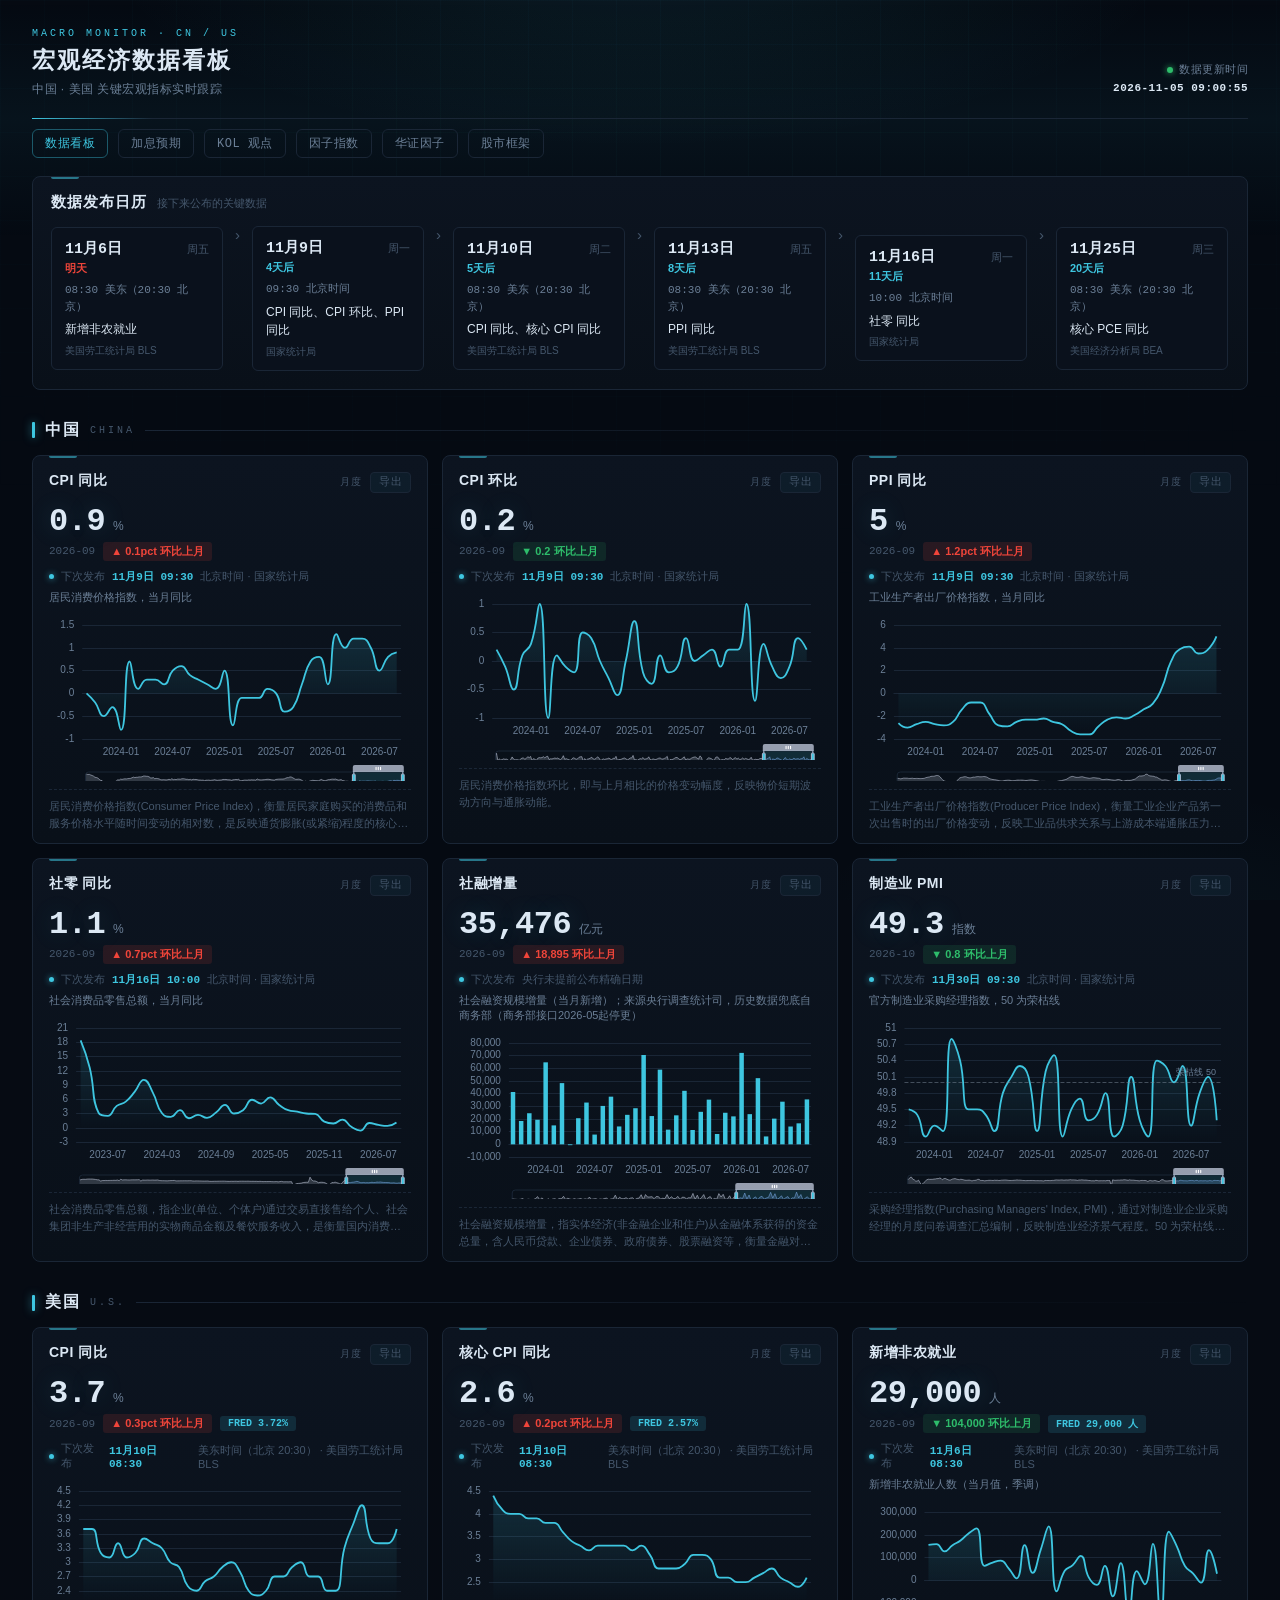
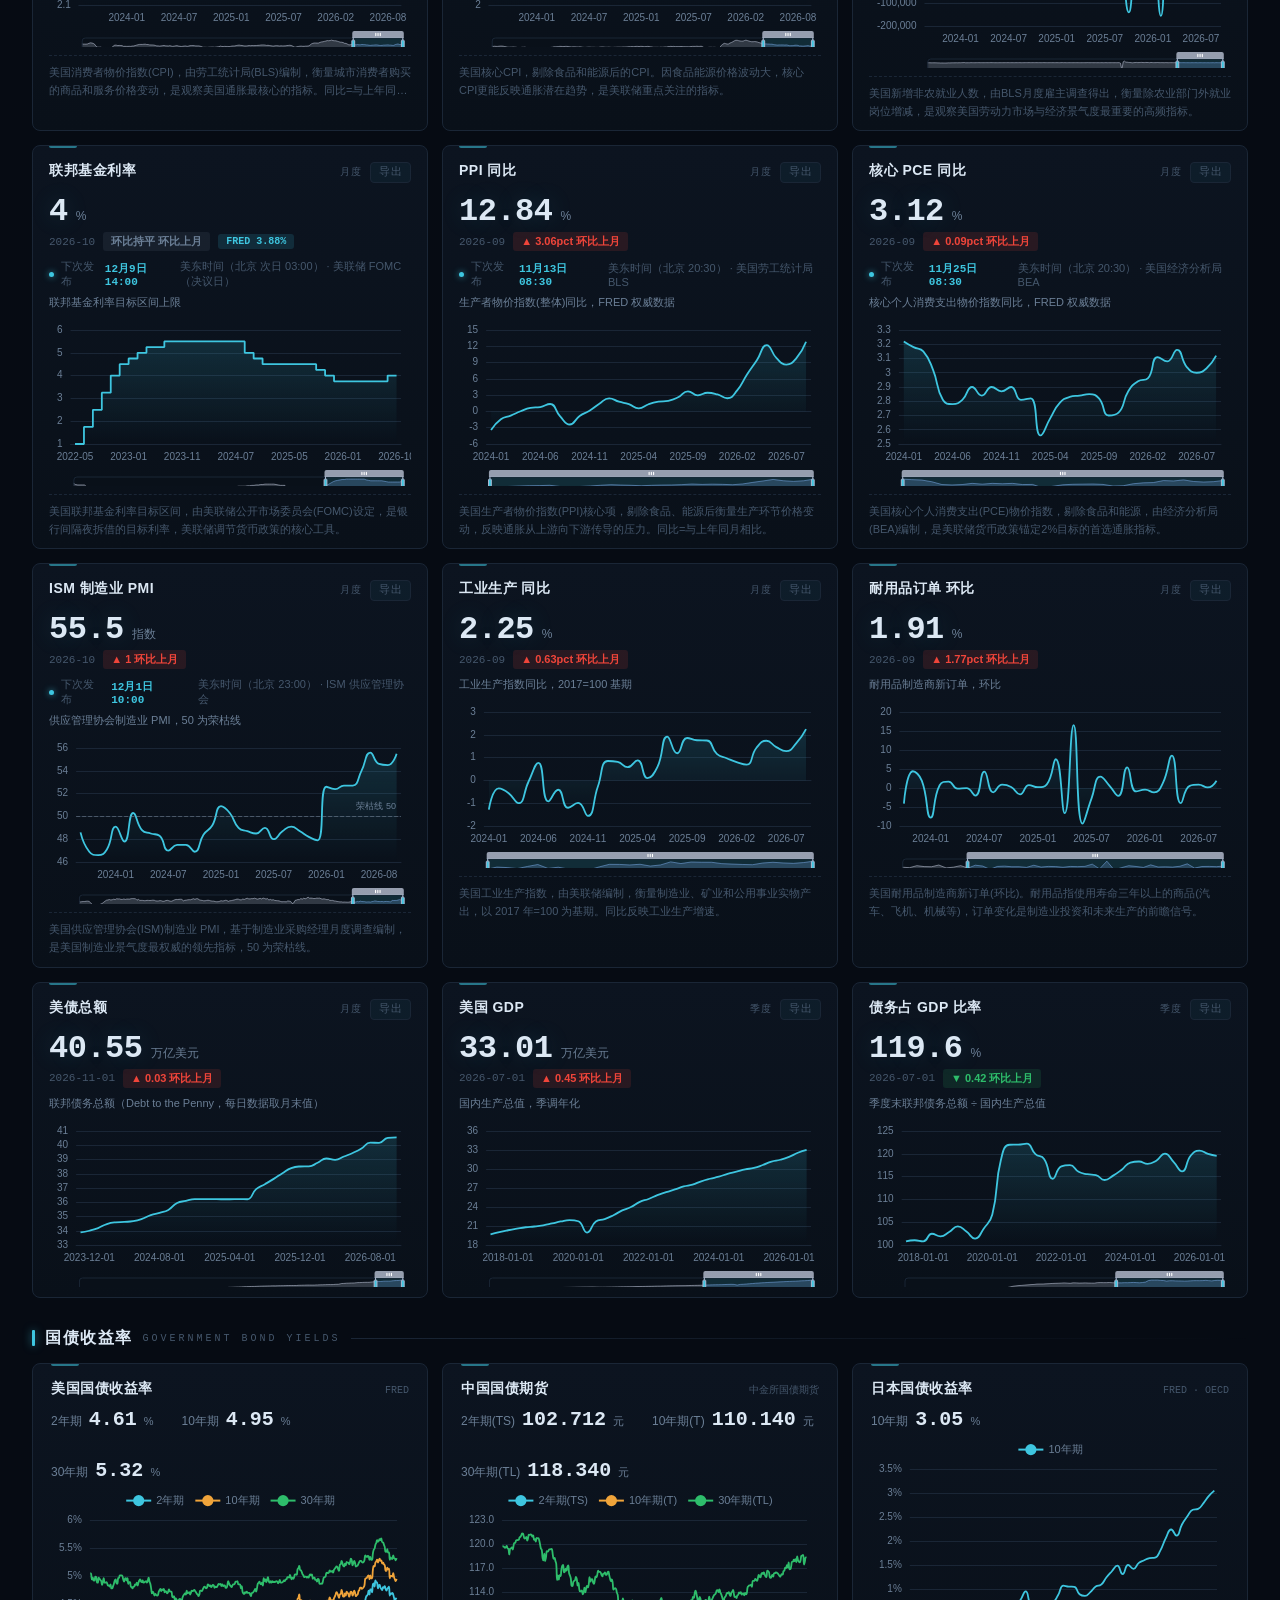
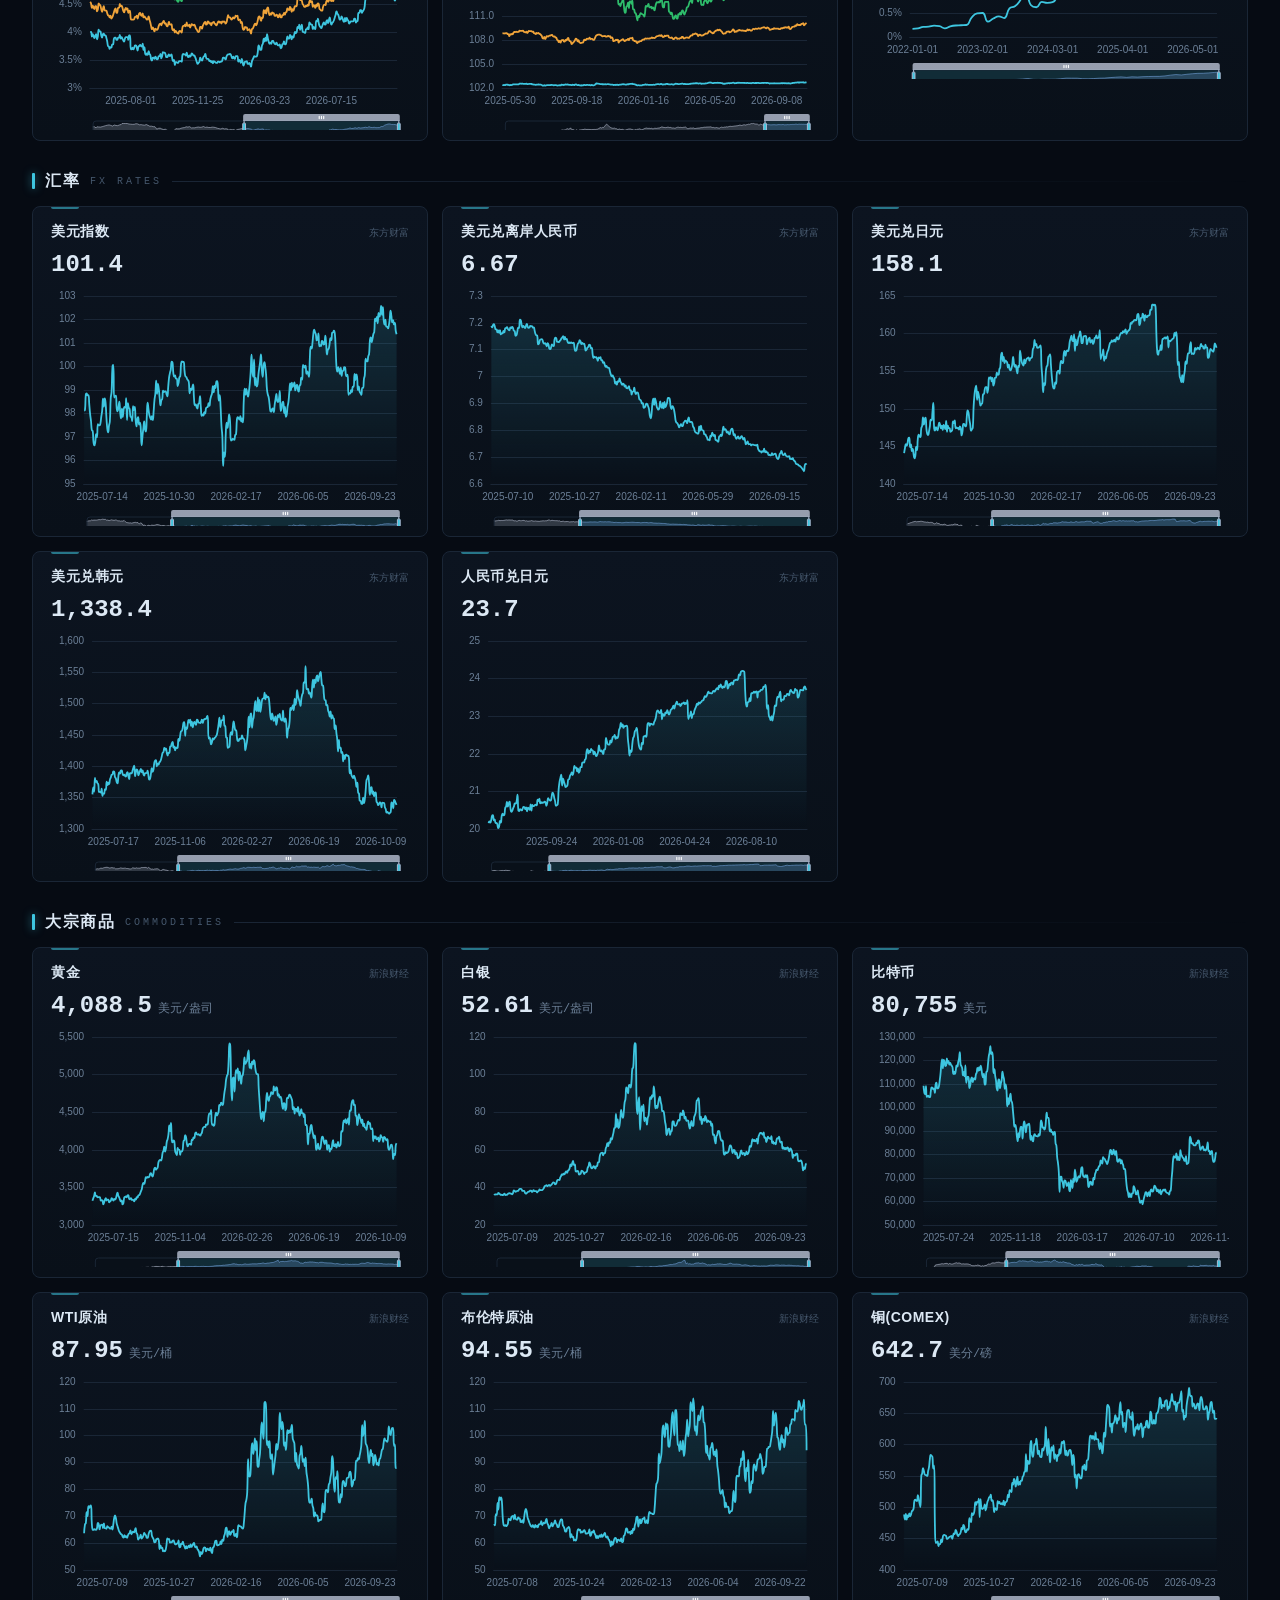
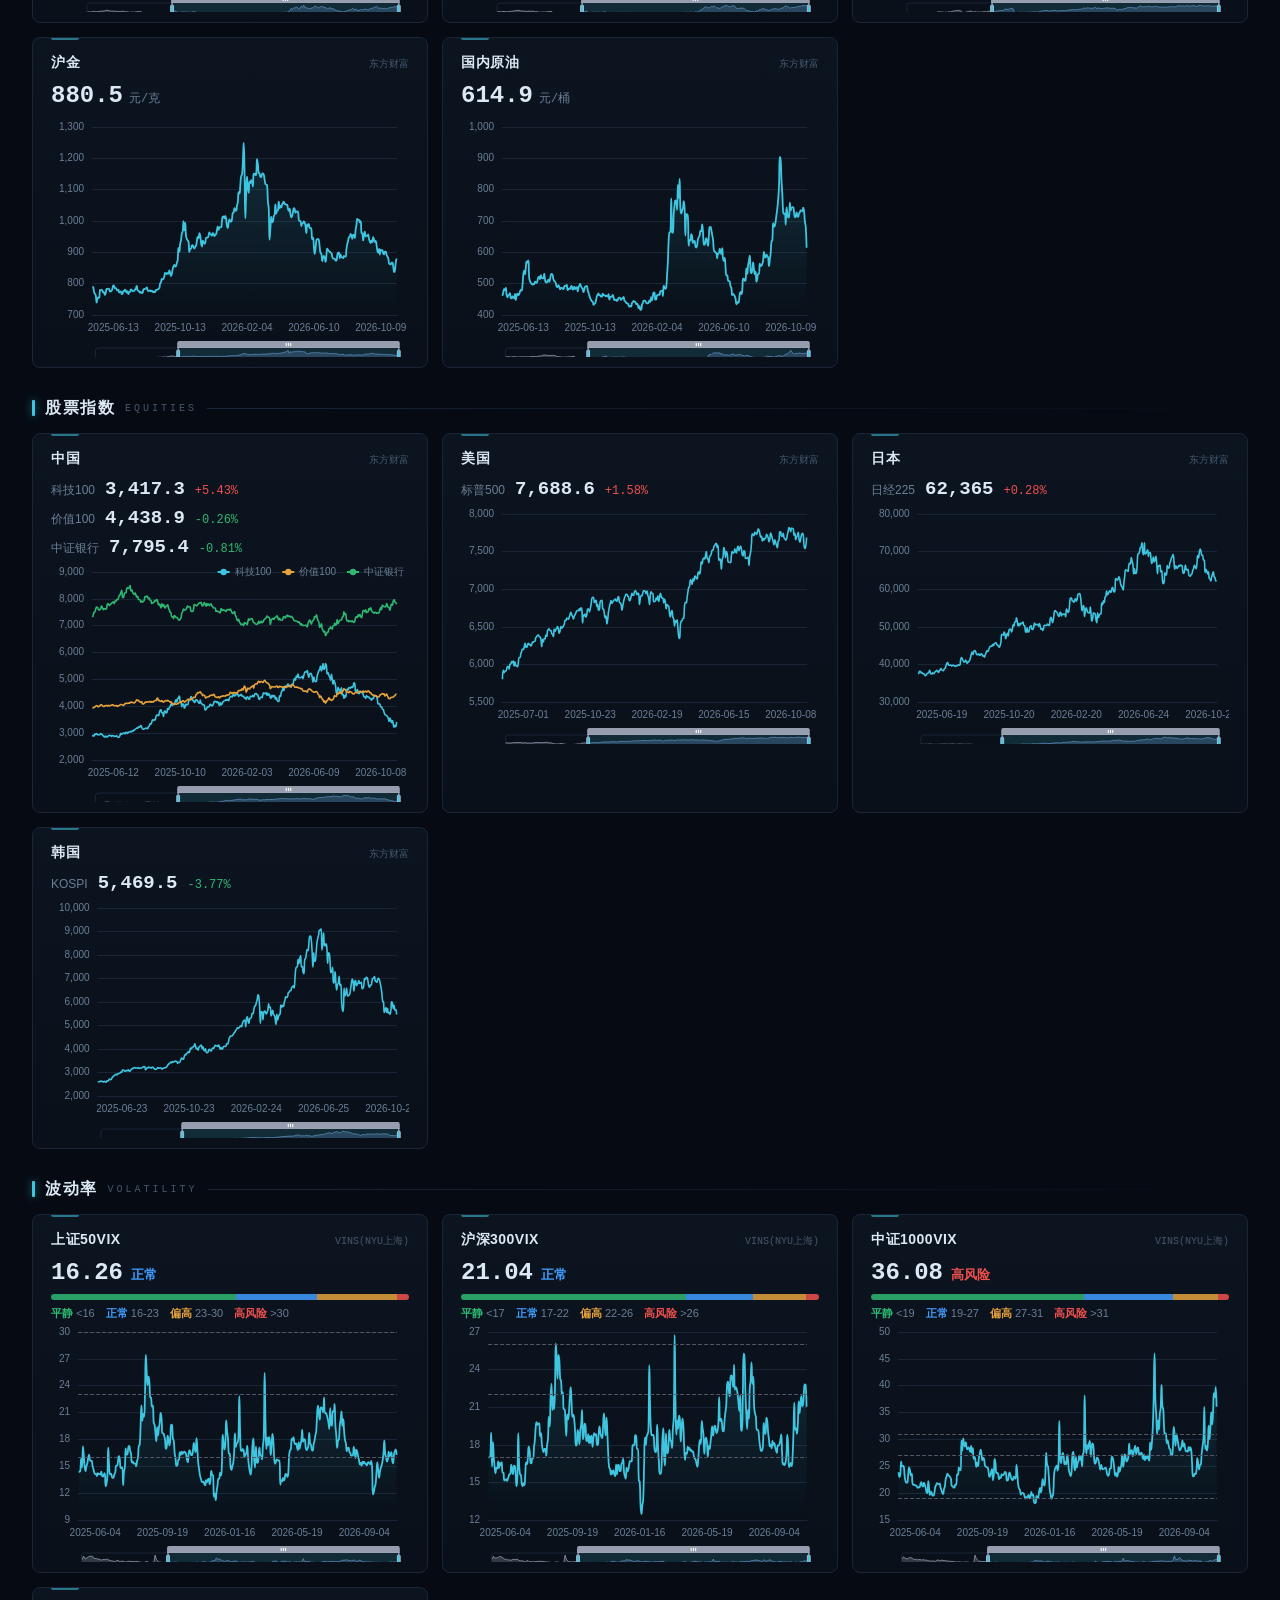
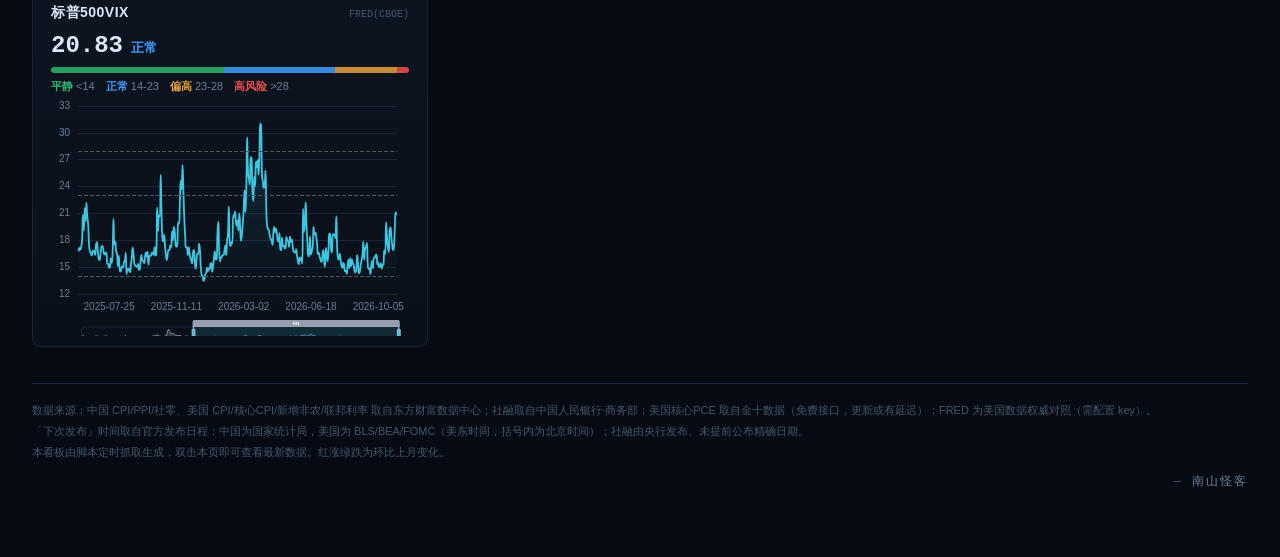
==== commit 682c9394: "update index.html" ====
--- a/index.html
+++ b/index.html
@@ -50,7 +50,7 @@
 </footer>
 
 <script>
-const DATA = {"updated_at": "2026-11-04 21:01:30", "timezone": "Asia/Shanghai", "indicators": [{"id": "cn_cpi", "name": "CPI 同比", "region": "中国", "unit": "%", "freq": "月度", "source": "国家统计局 · 东方财富", "chart": "line", "note": "居民消费价格指数，当月同比", "definition": "居民消费价格指数(Consumer Price Index)，衡量居民家庭购买的消费品和服务价格水平随时间变动的相对数，是反映通货膨胀(或紧缩)程度的核心指标。同比=与上年同月相比。", "next_release": {"date": "2026-11-09", "time": "09:30", "tz": "北京时间", "source": "国家统计局"}, "series": [{"date": "2008-01", "value": 7.0781}, {"date": "2008-02", "value": 8.7443}, {"date": "2008-03", "value": 8.3097}, {"date": "2008-04", "value": 8.4829}, {"date": "2008-05", "value": 7.7163}, {"date": "2008-06", "value": 7.0844}, {"date": "2008-07", "value": 6.302}, {"date": "2008-08", "value": 4.9001}, {"date": "2008-09", "value": 4.6425}, {"date": "2008-10", "value": 3.9744}, {"date": "2008-11", "value": 2.434}, {"date": "2008-12", "value": 1.1999}, {"date": "2009-01", "value": 0.95}, {"date": "2009-02", "value": -1.5582}, {"date": "2009-03", "value": -1.1714}, {"date": "2009-04", "value": -1.5}, {"date": "2009-05", "value": -1.3713}, {"date": "2009-06", "value": -1.7}, {"date": "2009-07", "value": -1.8057}, {"date": "2009-08", "value": -1.2043}, {"date": "2009-09", "value": -0.7883}, {"date": "2009-10", "value": -0.53}, {"date": "2009-11", "value": 0.56}, {"date": "2009-12", "value": 1.8559}, {"date": "2010-01", "value": 1.53}, {"date": "2010-02", "value": 2.6953}, {"date": "2010-03", "value": 2.3707}, {"date": "2010-04", "value": 2.8136}, {"date": "2010-05", "value": 3.0613}, {"date": "2010-06", "value": 2.9499}, {"date": "2010-07", "value": 3.3042}, {"date": "2010-08", "value": 3.4794}, {"date": "2010-09", "value": 3.6056}, {"date": "2010-10", "value": 4.3655}, {"date": "2010-11", "value": 5.1192}, {"date": "2010-12", "value": 4.5859}, {"date": "2011-01", "value": 4.9121}, {"date": "2011-02", "value": 4.9443}, {"date": "2011-03", "value": 5.383}, {"date": "2011-04", "value": 5.3442}, {"date": "2011-05", "value": 5.5146}, {"date": "2011-06", "value": 6.3553}, {"date": "2011-07", "value": 6.4508}, {"date": "2011-08", "value": 6.1514}, {"date": "2011-09", "value": 6.0671}, {"date": "2011-10", "value": 5.4954}, {"date": "2011-11", "value": 4.2246}, {"date": "2011-12", "value": 4.0704}, {"date": "2012-01", "value": 4.5485}, {"date": "2012-02", "value": 3.1613}, {"date": "2012-03", "value": 3.5856}, {"date": "2012-04", "value": 3.3653}, {"date": "2012-05", "value": 3.0008}, {"date": "2012-06", "value": 2.1504}, {"date": "2012-07", "value": 1.8}, {"date": "2012-08", "value": 2.0}, {"date": "2012-09", "value": 1.9}, {"date": "2012-10", "value": 1.7}, {"date": "2012-11", "value": 2.0}, {"date": "2012-12", "value": 2.5}, {"date": "2013-01", "value": 2.0}, {"date": "2013-02", "value": 3.2}, {"date": "2013-03", "value": 2.1}, {"date": "2013-04", "value": 2.4}, {"date": "2013-05", "value": 2.0981}, {"date": "2013-06", "value": 2.7}, {"date": "2013-07", "value": 2.7}, {"date": "2013-08", "value": 2.6}, {"date": "2013-09", "value": 3.1}, {"date": "2013-10", "value": 3.2}, {"date": "2013-11", "value": 3.0}, {"date": "2013-12", "value": 2.49871692}, {"date": "2014-01", "value": 2.5}, {"date": "2014-02", "value": 2.0}, {"date": "2014-03", "value": 2.4}, {"date": "2014-04", "value": 1.80138144}, {"date": "2014-05", "value": 2.5}, {"date": "2014-06", "value": 2.3}, {"date": "2014-07", "value": 2.3}, {"date": "2014-08", "value": 2.0}, {"date": "2014-09", "value": 1.6}, {"date": "2014-10", "value": 1.60114868}, {"date": "2014-11", "value": 1.4}, {"date": "2014-12", "value": 1.5}, {"date": "2015-01", "value": 0.8}, {"date": "2015-02", "value": 1.4}, {"date": "2015-03", "value": 1.4}, {"date": "2015-04", "value": 1.5}, {"date": "2015-05", "value": 1.2}, {"date": "2015-06", "value": 1.4}, {"date": "2015-07", "value": 1.6}, {"date": "2015-08", "value": 2.0}, {"date": "2015-09", "value": 1.59560463}, {"date": "2015-10", "value": 1.3}, {"date": "2015-11", "value": 1.5}, {"date": "2015-12", "value": 1.6}, {"date": "2016-01", "value": 1.8}, {"date": "2016-02", "value": 2.3}, {"date": "2016-03", "value": 2.3}, {"date": "2016-04", "value": 2.3}, {"date": "2016-05", "value": 2.0}, {"date": "2016-06", "value": 1.9}, {"date": "2016-07", "value": 1.8}, {"date": "2016-08", "value": 1.3}, {"date": "2016-09", "value": 1.9}, {"date": "2016-10", "value": 2.1}, {"date": "2016-11", "value": 2.3}, {"date": "2016-12", "value": 2.1}, {"date": "2017-01", "value": 2.5}, {"date": "2017-02", "value": 0.8}, {"date": "2017-03", "value": 0.9}, {"date": "2017-04", "value": 1.2}, {"date": "2017-05", "value": 1.5}, {"date": "2017-06", "value": 1.5}, {"date": "2017-07", "value": 1.4}, {"date": "2017-08", "value": 1.8}, {"date": "2017-09", "value": 1.6}, {"date": "2017-10", "value": 1.9}, {"date": "2017-11", "value": 1.7}, {"date": "2017-12", "value": 1.8}, {"date": "2018-01", "value": 1.5}, {"date": "2018-02", "value": 2.9}, {"date": "2018-03", "value": 2.1}, {"date": "2018-04", "value": 1.8}, {"date": "2018-05", "value": 1.8}, {"date": "2018-06", "value": 1.9}, {"date": "2018-07", "value": 2.1}, {"date": "2018-08", "value": 2.3}, {"date": "2018-09", "value": 2.5}, {"date": "2018-10", "value": 2.5}, {"date": "2018-11", "value": 2.2}, {"date": "2018-12", "value": 1.9}, {"date": "2019-01", "value": 1.7}, {"date": "2019-02", "value": 1.5}, {"date": "2019-03", "value": 2.3}, {"date": "2019-04", "value": 2.5}, {"date": "2019-05", "value": 2.7}, {"date": "2019-06", "value": 2.7}, {"date": "2019-07", "value": 2.8}, {"date": "2019-08", "value": 2.8}, {"date": "2019-09", "value": 3.0}, {"date": "2019-10", "value": 3.8}, {"date": "2019-11", "value": 4.5}, {"date": "2019-12", "value": 4.5}, {"date": "2020-01", "value": 5.4}, {"date": "2020-02", "value": 5.2}, {"date": "2020-03", "value": 4.3}, {"date": "2020-04", "value": 3.3}, {"date": "2020-05", "value": 2.4}, {"date": "2020-06", "value": 2.5}, {"date": "2020-07", "value": 2.7}, {"date": "2020-08", "value": 2.4}, {"date": "2020-09", "value": 1.7}, {"date": "2020-10", "value": 0.5}, {"date": "2020-11", "value": -0.5}, {"date": "2020-12", "value": 0.2}, {"date": "2021-01", "value": -0.3}, {"date": "2021-02", "value": -0.2}, {"date": "2021-03", "value": 0.4}, {"date": "2021-04", "value": 0.9}, {"date": "2021-05", "value": 1.3}, {"date": "2021-06", "value": 1.1}, {"date": "2021-07", "value": 1.0}, {"date": "2021-08", "value": 0.8}, {"date": "2021-09", "value": 0.7}, {"date": "2021-10", "value": 1.5}, {"date": "2021-11", "value": 2.3}, {"date": "2021-12", "value": 1.5}, {"date": "2022-01", "value": 0.9}, {"date": "2022-02", "value": 0.9}, {"date": "2022-03", "value": 1.5}, {"date": "2022-04", "value": 2.1}, {"date": "2022-05", "value": 2.1}, {"date": "2022-06", "value": 2.5}, {"date": "2022-07", "value": 2.7}, {"date": "2022-08", "value": 2.5}, {"date": "2022-09", "value": 2.8}, {"date": "2022-10", "value": 2.1}, {"date": "2022-11", "value": 1.6}, {"date": "2022-12", "value": 1.8}, {"date": "2023-01", "value": 2.1}, {"date": "2023-02", "value": 1.0}, {"date": "2023-03", "value": 0.7}, {"date": "2023-04", "value": 0.1}, {"date": "2023-05", "value": 0.2}, {"date": "2023-06", "value": 0.0}, {"date": "2023-07", "value": -0.3}, {"date": "2023-08", "value": 0.1}, {"date": "2023-09", "value": 0.0}, {"date": "2023-10", "value": -0.2}, {"date": "2023-11", "value": -0.5}, {"date": "2023-12", "value": -0.3}, {"date": "2024-01", "value": -0.8}, {"date": "2024-02", "value": 0.7}, {"date": "2024-03", "value": 0.1}, {"date": "2024-04", "value": 0.3}, {"date": "2024-05", "value": 0.3}, {"date": "2024-06", "value": 0.2}, {"date": "2024-07", "value": 0.5}, {"date": "2024-08", "value": 0.6}, {"date": "2024-09", "value": 0.4}, {"date": "2024-10", "value": 0.3}, {"date": "2024-11", "value": 0.2}, {"date": "2024-12", "value": 0.1}, {"date": "2025-01", "value": 0.5}, {"date": "2025-02", "value": -0.7}, {"date": "2025-03", "value": -0.1}, {"date": "2025-04", "value": -0.1}, {"date": "2025-05", "value": -0.1}, {"date": "2025-06", "value": 0.1}, {"date": "2025-07", "value": 0.0}, {"date": "2025-08", "value": -0.4}, {"date": "2025-09", "value": -0.3}, {"date": "2025-10", "value": 0.2}, {"date": "2025-11", "value": 0.7}, {"date": "2025-12", "value": 0.8}, {"date": "2026-01", "value": 0.2}, {"date": "2026-02", "value": 1.3}, {"date": "2026-03", "value": 1.0}, {"date": "2026-04", "value": 1.2}, {"date": "2026-05", "value": 1.2}, {"date": "2026-06", "value": 1.0}, {"date": "2026-07", "value": 0.5}, {"date": "2026-08", "value": 0.8}, {"date": "2026-09", "value": 0.9}], "latest_date": "2026-09", "latest_value": 0.9, "prev_value": 0.8, "change": 0.1, "stale": false}, {"id": "cn_cpi_mom", "name": "CPI 环比", "region": "中国", "unit": "%", "freq": "月度", "source": "国家统计局 · 东方财富", "chart": "line", "note": "", "definition": "居民消费价格指数环比，即与上月相比的价格变动幅度，反映物价短期波动方向与通胀动能。", "next_release": {"date": "2026-11-09", "time": "09:30", "tz": "北京时间", "source": "国家统计局"}, "series": [{"date": "2008-01", "value": 1.2}, {"date": "2008-02", "value": 2.6}, {"date": "2008-03", "value": -0.7}, {"date": "2008-04", "value": 0.1038}, {"date": "2008-05", "value": -0.4}, {"date": "2008-06", "value": -0.2}, {"date": "2008-07", "value": 0.1}, {"date": "2008-08", "value": -0.1}, {"date": "2008-09", "value": 0.0}, {"date": "2008-10", "value": -0.3}, {"date": "2008-11", "value": -0.8}, {"date": "2008-12", "value": -0.2439}, {"date": "2009-01", "value": 0.9445}, {"date": "2009-02", "value": 0.0232}, {"date": "2009-03", "value": -0.3467}, {"date": "2009-04", "value": -0.2319}, {"date": "2009-05", "value": -0.2852}, {"date": "2009-06", "value": -0.4825}, {"date": "2009-07", "value": 0.0138}, {"date": "2009-08", "value": 0.4784}, {"date": "2009-09", "value": 0.4492}, {"date": "2009-10", "value": -0.0817}, {"date": "2009-11", "value": 0.3296}, {"date": "2009-12", "value": 1.0433}, {"date": "2010-01", "value": 0.6219}, {"date": "2010-02", "value": 1.1708}, {"date": "2010-03", "value": -0.6618}, {"date": "2010-04", "value": 0.1998}, {"date": "2010-05", "value": -0.074}, {"date": "2010-06", "value": -0.5611}, {"date": "2010-07", "value": 0.358}, {"date": "2010-08", "value": 0.6488}, {"date": "2010-09", "value": 0.5717}, {"date": "2010-10", "value": 0.6512}, {"date": "2010-11", "value": 1.0542}, {"date": "2010-12", "value": 0.5307}, {"date": "2011-01", "value": 1.042}, {"date": "2011-02", "value": 1.2352}, {"date": "2011-03", "value": -0.207}, {"date": "2011-04", "value": 0.1383}, {"date": "2011-05", "value": 0.0736}, {"date": "2011-06", "value": 0.2774}, {"date": "2011-07", "value": 0.4633}, {"date": "2011-08", "value": 0.3081}, {"date": "2011-09", "value": 0.4685}, {"date": "2011-10", "value": 0.0929}, {"date": "2011-11", "value": -0.1889}, {"date": "2011-12", "value": 0.3119}, {"date": "2012-01", "value": 1.4975}, {"date": "2012-02", "value": -0.108}, {"date": "2012-03", "value": 0.2033}, {"date": "2012-04", "value": -0.0747}, {"date": "2012-05", "value": -0.2792}, {"date": "2012-06", "value": -0.5505}, {"date": "2012-07", "value": 0.0981}, {"date": "2012-08", "value": 0.5702}, {"date": "2012-09", "value": 0.3381}, {"date": "2012-10", "value": -0.0919}, {"date": "2012-11", "value": 0.1177}, {"date": "2012-12", "value": 0.7894}, {"date": "2013-01", "value": 1.0103}, {"date": "2013-02", "value": 1.0564}, {"date": "2013-03", "value": -0.9132}, {"date": "2013-04", "value": 0.2351}, {"date": "2013-05", "value": -0.5597}, {"date": "2013-06", "value": 0.0049}, {"date": "2013-07", "value": 0.1036}, {"date": "2013-08", "value": 0.46497032}, {"date": "2013-09", "value": 0.81284348}, {"date": "2013-10", "value": 0.05735523}, {"date": "2013-11", "value": -0.06445624}, {"date": "2013-12", "value": 0.2813488}, {"date": "2014-01", "value": 0.99786994}, {"date": "2014-02", "value": 0.52884802}, {"date": "2014-03", "value": -0.4916863}, {"date": "2014-04", "value": -0.33606842}, {"date": "2014-05", "value": 0.10055298}, {"date": "2014-06", "value": -0.13288685}, {"date": "2014-07", "value": 0.05380941}, {"date": "2014-08", "value": 0.17592267}, {"date": "2014-09", "value": 0.4536683}, {"date": "2014-10", "value": 0.03141593}, {"date": "2014-11", "value": -0.2236259}, {"date": "2014-12", "value": 0.34683648}, {"date": "2015-01", "value": 0.25981903}, {"date": "2015-02", "value": 1.19460288}, {"date": "2015-03", "value": -0.54597886}, {"date": "2015-04", "value": -0.2050355}, {"date": "2015-05", "value": -0.17388027}, {"date": "2015-06", "value": 0.02508881}, {"date": "2015-07", "value": 0.30686906}, {"date": "2015-08", "value": 0.4794943}, {"date": "2015-09", "value": 0.0992}, {"date": "2015-10", "value": -0.3}, {"date": "2015-11", "value": 0.0}, {"date": "2015-12", "value": 0.5}, {"date": "2016-01", "value": 0.5}, {"date": "2016-02", "value": 1.6}, {"date": "2016-03", "value": -0.4}, {"date": "2016-04", "value": -0.2}, {"date": "2016-05", "value": -0.5}, {"date": "2016-06", "value": -0.1}, {"date": "2016-07", "value": 0.2}, {"date": "2016-08", "value": 0.1}, {"date": "2016-09", "value": 0.7}, {"date": "2016-10", "value": -0.1}, {"date": "2016-11", "value": 0.1}, {"date": "2016-12", "value": 0.2}, {"date": "2017-01", "value": 1.0}, {"date": "2017-02", "value": -0.2}, {"date": "2017-03", "value": -0.3}, {"date": "2017-04", "value": 0.1}, {"date": "2017-05", "value": -0.1}, {"date": "2017-06", "value": -0.2}, {"date": "2017-07", "value": 0.1}, {"date": "2017-08", "value": 0.4}, {"date": "2017-09", "value": 0.5}, {"date": "2017-10", "value": 0.1}, {"date": "2017-11", "value": 0.0}, {"date": "2017-12", "value": 0.3}, {"date": "2018-01", "value": 0.6}, {"date": "2018-02", "value": 1.2}, {"date": "2018-03", "value": -1.1}, {"date": "2018-04", "value": -0.2}, {"date": "2018-05", "value": -0.2}, {"date": "2018-06", "value": -0.1}, {"date": "2018-07", "value": 0.3}, {"date": "2018-08", "value": 0.7}, {"date": "2018-09", "value": 0.7}, {"date": "2018-10", "value": 0.2}, {"date": "2018-11", "value": -0.3}, {"date": "2018-12", "value": 0.0}, {"date": "2019-01", "value": 0.5}, {"date": "2019-02", "value": 1.0}, {"date": "2019-03", "value": -0.4}, {"date": "2019-04", "value": 0.1}, {"date": "2019-05", "value": 0.0}, {"date": "2019-06", "value": -0.1}, {"date": "2019-07", "value": 0.4}, {"date": "2019-08", "value": 0.7}, {"date": "2019-09", "value": 0.9}, {"date": "2019-10", "value": 0.9}, {"date": "2019-11", "value": 0.4}, {"date": "2019-12", "value": 0.0}, {"date": "2020-01", "value": 1.4}, {"date": "2020-02", "value": 0.8}, {"date": "2020-03", "value": -1.2}, {"date": "2020-04", "value": -0.9}, {"date": "2020-05", "value": -0.8}, {"date": "2020-06", "value": -0.1}, {"date": "2020-07", "value": 0.6}, {"date": "2020-08", "value": 0.4}, {"date": "2020-09", "value": 0.2}, {"date": "2020-10", "value": -0.3}, {"date": "2020-11", "value": -0.6}, {"date": "2020-12", "value": 0.7}, {"date": "2021-01", "value": 1.0}, {"date": "2021-02", "value": 0.6}, {"date": "2021-03", "value": -0.5}, {"date": "2021-04", "value": -0.3}, {"date": "2021-05", "value": -0.2}, {"date": "2021-06", "value": -0.4}, {"date": "2021-07", "value": 0.3}, {"date": "2021-08", "value": 0.1}, {"date": "2021-09", "value": 0.0}, {"date": "2021-10", "value": 0.7}, {"date": "2021-11", "value": 0.4}, {"date": "2021-12", "value": -0.3}, {"date": "2022-01", "value": 0.4}, {"date": "2022-02", "value": 0.6}, {"date": "2022-03", "value": 0.0}, {"date": "2022-04", "value": 0.4}, {"date": "2022-05", "value": -0.2}, {"date": "2022-06", "value": 0.0}, {"date": "2022-07", "value": 0.5}, {"date": "2022-08", "value": -0.1}, {"date": "2022-09", "value": 0.3}, {"date": "2022-10", "value": 0.1}, {"date": "2022-11", "value": -0.2}, {"date": "2022-12", "value": 0.0}, {"date": "2023-01", "value": 0.8}, {"date": "2023-02", "value": -0.5}, {"date": "2023-03", "value": -0.3}, {"date": "2023-04", "value": -0.1}, {"date": "2023-05", "value": -0.2}, {"date": "2023-06", "value": -0.2}, {"date": "2023-07", "value": 0.2}, {"date": "2023-08", "value": 0.3}, {"date": "2023-09", "value": 0.2}, {"date": "2023-10", "value": -0.1}, {"date": "2023-11", "value": -0.5}, {"date": "2023-12", "value": 0.1}, {"date": "2024-01", "value": 0.3}, {"date": "2024-02", "value": 1.0}, {"date": "2024-03", "value": -1.0}, {"date": "2024-04", "value": 0.1}, {"date": "2024-05", "value": -0.1}, {"date": "2024-06", "value": -0.2}, {"date": "2024-07", "value": 0.5}, {"date": "2024-08", "value": 0.4}, {"date": "2024-09", "value": 0.0}, {"date": "2024-10", "value": -0.3}, {"date": "2024-11", "value": -0.6}, {"date": "2024-12", "value": 0.0}, {"date": "2025-01", "value": 0.7}, {"date": "2025-02", "value": -0.2}, {"date": "2025-03", "value": -0.4}, {"date": "2025-04", "value": 0.1}, {"date": "2025-05", "value": -0.2}, {"date": "2025-06", "value": -0.1}, {"date": "2025-07", "value": 0.4}, {"date": "2025-08", "value": 0.0}, {"date": "2025-09", "value": 0.1}, {"date": "2025-10", "value": 0.2}, {"date": "2025-11", "value": -0.1}, {"date": "2025-12", "value": 0.2}, {"date": "2026-01", "value": 0.2}, {"date": "2026-02", "value": 1.0}, {"date": "2026-03", "value": -0.7}, {"date": "2026-04", "value": 0.3}, {"date": "2026-05", "value": -0.1}, {"date": "2026-06", "value": -0.3}, {"date": "2026-07", "value": -0.1}, {"date": "2026-08", "value": 0.4}, {"date": "2026-09", "value": 0.2}], "latest_date": "2026-09", "latest_value": 0.2, "prev_value": 0.4, "change": -0.2, "stale": false}, {"id": "cn_ppi", "name": "PPI 同比", "region": "中国", "unit": "%", "freq": "月度", "source": "国家统计局 · 东方财富", "chart": "line", "note": "工业生产者出厂价格指数，当月同比", "definition": "工业生产者出厂价格指数(Producer Price Index)，衡量工业企业产品第一次出售时的出厂价格变动，反映工业品供求关系与上游成本端通胀压力。同比=与上年同月相比。", "next_release": {"date": "2026-11-09", "time": "09:30", "tz": "北京时间", "source": "国家统计局"}, "series": [{"date": "2006-01", "value": 3.05}, {"date": "2006-02", "value": 3.01}, {"date": "2006-03", "value": 2.49}, {"date": "2006-04", "value": 1.87}, {"date": "2006-05", "value": 2.43}, {"date": "2006-06", "value": 3.52}, {"date": "2006-07", "value": 3.58}, {"date": "2006-08", "value": 3.4}, {"date": "2006-09", "value": 3.45}, {"date": "2006-10", "value": 2.9}, {"date": "2006-11", "value": 2.78}, {"date": "2006-12", "value": 3.05}, {"date": "2007-01", "value": 3.3}, {"date": "2007-02", "value": 2.6}, {"date": "2007-03", "value": 2.65}, {"date": "2007-04", "value": 2.87}, {"date": "2007-05", "value": 2.76}, {"date": "2007-06", "value": 2.49}, {"date": "2007-07", "value": 2.39}, {"date": "2007-08", "value": 2.56}, {"date": "2007-09", "value": 2.71}, {"date": "2007-10", "value": 3.21}, {"date": "2007-11", "value": 4.55}, {"date": "2007-12", "value": 5.43}, {"date": "2008-01", "value": 6.07}, {"date": "2008-02", "value": 6.62}, {"date": "2008-03", "value": 7.95}, {"date": "2008-04", "value": 8.12}, {"date": "2008-05", "value": 8.22}, {"date": "2008-06", "value": 8.84}, {"date": "2008-07", "value": 10.03}, {"date": "2008-08", "value": 10.06}, {"date": "2008-09", "value": 9.13}, {"date": "2008-10", "value": 6.59}, {"date": "2008-11", "value": 1.99}, {"date": "2008-12", "value": -1.14}, {"date": "2009-01", "value": -3.35}, {"date": "2009-02", "value": -4.47}, {"date": "2009-03", "value": -5.99}, {"date": "2009-04", "value": -6.6}, {"date": "2009-05", "value": -7.2}, {"date": "2009-06", "value": -7.8}, {"date": "2009-07", "value": -8.22}, {"date": "2009-08", "value": -7.86}, {"date": "2009-09", "value": -6.99}, {"date": "2009-10", "value": -5.85}, {"date": "2009-11", "value": -2.08}, {"date": "2009-12", "value": 1.7}, {"date": "2010-01", "value": 4.32}, {"date": "2010-02", "value": 5.39}, {"date": "2010-03", "value": 5.91}, {"date": "2010-04", "value": 6.81}, {"date": "2010-05", "value": 7.13}, {"date": "2010-06", "value": 6.41}, {"date": "2010-07", "value": 4.84}, {"date": "2010-08", "value": 4.32}, {"date": "2010-09", "value": 4.33}, {"date": "2010-10", "value": 5.04}, {"date": "2010-11", "value": 6.06}, {"date": "2010-12", "value": 5.93}, {"date": "2011-01", "value": 6.6436}, {"date": "2011-02", "value": 7.2322}, {"date": "2011-03", "value": 7.3081}, {"date": "2011-04", "value": 6.821}, {"date": "2011-05", "value": 6.7851}, {"date": "2011-06", "value": 7.1209}, {"date": "2011-07", "value": 7.5417}, {"date": "2011-08", "value": 7.2528}, {"date": "2011-09", "value": 6.5227}, {"date": "2011-10", "value": 5.0038}, {"date": "2011-11", "value": 2.7179}, {"date": "2011-12", "value": 1.6854}, {"date": "2012-01", "value": 0.7347}, {"date": "2012-02", "value": 0.0284}, {"date": "2012-03", "value": -0.3171}, {"date": "2012-04", "value": -0.6984}, {"date": "2012-05", "value": -1.3981}, {"date": "2012-06", "value": -2.0843}, {"date": "2012-07", "value": -2.8651}, {"date": "2012-08", "value": -3.4784}, {"date": "2012-09", "value": -3.5545}, {"date": "2012-10", "value": -2.7558}, {"date": "2012-11", "value": -2.1995}, {"date": "2012-12", "value": -1.9397}, {"date": "2013-01", "value": -1.6372}, {"date": "2013-02", "value": -1.6254}, {"date": "2013-03", "value": -1.919}, {"date": "2013-04", "value": -2.6175}, {"date": "2013-05", "value": -2.8658}, {"date": "2013-06", "value": -2.6965}, {"date": "2013-07", "value": -2.2712}, {"date": "2013-08", "value": -1.625}, {"date": "2013-09", "value": -1.3439}, {"date": "2013-10", "value": -1.5071}, {"date": "2013-11", "value": -1.4242}, {"date": "2013-12", "value": -1.3557}, {"date": "2014-01", "value": -1.6394}, {"date": "2014-02", "value": -2.0182}, {"date": "2014-03", "value": -2.3022}, {"date": "2014-04", "value": -2.0042}, {"date": "2014-05", "value": -1.4464}, {"date": "2014-06", "value": -1.1086}, {"date": "2014-07", "value": -0.8688}, {"date": "2014-08", "value": -1.2038}, {"date": "2014-09", "value": -1.7996}, {"date": "2014-10", "value": -2.2428}, {"date": "2014-11", "value": -2.6928}, {"date": "2014-12", "value": -3.3152}, {"date": "2015-01", "value": -4.3202}, {"date": "2015-02", "value": -4.7976}, {"date": "2015-03", "value": -4.5603}, {"date": "2015-04", "value": -4.5725}, {"date": "2015-05", "value": -4.607}, {"date": "2015-06", "value": -4.8135}, {"date": "2015-07", "value": -5.3692}, {"date": "2015-08", "value": -5.9227}, {"date": "2015-09", "value": -5.945}, {"date": "2015-10", "value": -5.9}, {"date": "2015-11", "value": -5.9}, {"date": "2015-12", "value": -5.9}, {"date": "2016-01", "value": -5.3}, {"date": "2016-02", "value": -4.9}, {"date": "2016-03", "value": -4.3}, {"date": "2016-04", "value": -3.4}, {"date": "2016-05", "value": -2.8}, {"date": "2016-06", "value": -2.6}, {"date": "2016-07", "value": -1.7}, {"date": "2016-08", "value": -0.8}, {"date": "2016-09", "value": 0.1}, {"date": "2016-10", "value": 1.2}, {"date": "2016-11", "value": 3.3}, {"date": "2016-12", "value": 5.5}, {"date": "2017-01", "value": 6.9}, {"date": "2017-02", "value": 7.8}, {"date": "2017-03", "value": 7.6}, {"date": "2017-04", "value": 6.4}, {"date": "2017-05", "value": 5.5}, {"date": "2017-06", "value": 5.5}, {"date": "2017-07", "value": 5.5}, {"date": "2017-08", "value": 6.3}, {"date": "2017-09", "value": 6.9}, {"date": "2017-10", "value": 6.9}, {"date": "2017-11", "value": 5.8}, {"date": "2017-12", "value": 4.9}, {"date": "2018-01", "value": 4.3}, {"date": "2018-02", "value": 3.7}, {"date": "2018-03", "value": 3.1}, {"date": "2018-04", "value": 3.4}, {"date": "2018-05", "value": 4.1}, {"date": "2018-06", "value": 4.7}, {"date": "2018-07", "value": 4.6}, {"date": "2018-08", "value": 4.1}, {"date": "2018-09", "value": 3.6}, {"date": "2018-10", "value": 3.3}, {"date": "2018-11", "value": 2.7}, {"date": "2018-12", "value": 0.9}, {"date": "2019-01", "value": 0.1}, {"date": "2019-02", "value": 0.1}, {"date": "2019-03", "value": 0.4}, {"date": "2019-04", "value": 0.9}, {"date": "2019-05", "value": 0.6}, {"date": "2019-06", "value": 0.0}, {"date": "2019-07", "value": -0.3}, {"date": "2019-08", "value": -0.8}, {"date": "2019-09", "value": -1.2}, {"date": "2019-10", "value": -1.6}, {"date": "2019-11", "value": -1.4}, {"date": "2019-12", "value": -0.5}, {"date": "2020-01", "value": 0.1}, {"date": "2020-02", "value": -0.4}, {"date": "2020-03", "value": -1.5}, {"date": "2020-04", "value": -3.1}, {"date": "2020-05", "value": -3.7}, {"date": "2020-06", "value": -3.0}, {"date": "2020-07", "value": -2.4}, {"date": "2020-08", "value": -2.0}, {"date": "2020-09", "value": -2.1}, {"date": "2020-10", "value": -2.1}, {"date": "2020-11", "value": -1.5}, {"date": "2020-12", "value": -0.4}, {"date": "2021-01", "value": 0.3}, {"date": "2021-02", "value": 1.7}, {"date": "2021-03", "value": 4.4}, {"date": "2021-04", "value": 6.8}, {"date": "2021-05", "value": 9.0}, {"date": "2021-06", "value": 8.8}, {"date": "2021-07", "value": 9.0}, {"date": "2021-08", "value": 9.5}, {"date": "2021-09", "value": 10.7}, {"date": "2021-10", "value": 13.5}, {"date": "2021-11", "value": 12.9}, {"date": "2021-12", "value": 10.3}, {"date": "2022-01", "value": 9.1}, {"date": "2022-02", "value": 8.8}, {"date": "2022-03", "value": 8.3}, {"date": "2022-04", "value": 8.0}, {"date": "2022-05", "value": 6.4}, {"date": "2022-06", "value": 6.1}, {"date": "2022-07", "value": 4.2}, {"date": "2022-08", "value": 2.3}, {"date": "2022-09", "value": 0.9}, {"date": "2022-10", "value": -1.3}, {"date": "2022-11", "value": -1.3}, {"date": "2022-12", "value": -0.7}, {"date": "2023-01", "value": -0.8}, {"date": "2023-02", "value": -1.4}, {"date": "2023-03", "value": -2.5}, {"date": "2023-04", "value": -3.6}, {"date": "2023-05", "value": -4.6}, {"date": "2023-06", "value": -5.4}, {"date": "2023-07", "value": -4.4}, {"date": "2023-08", "value": -3.0}, {"date": "2023-09", "value": -2.5}, {"date": "2023-10", "value": -2.6}, {"date": "2023-11", "value": -3.0}, {"date": "2023-12", "value": -2.7}, {"date": "2024-01", "value": -2.5}, {"date": "2024-02", "value": -2.7}, {"date": "2024-03", "value": -2.8}, {"date": "2024-04", "value": -2.5}, {"date": "2024-05", "value": -1.4}, {"date": "2024-06", "value": -0.8}, {"date": "2024-07", "value": -0.8}, {"date": "2024-08", "value": -1.8}, {"date": "2024-09", "value": -2.8}, {"date": "2024-10", "value": -2.9}, {"date": "2024-11", "value": -2.5}, {"date": "2024-12", "value": -2.3}, {"date": "2025-01", "value": -2.3}, {"date": "2025-02", "value": -2.2}, {"date": "2025-03", "value": -2.5}, {"date": "2025-04", "value": -2.7}, {"date": "2025-05", "value": -3.3}, {"date": "2025-06", "value": -3.6}, {"date": "2025-07", "value": -3.6}, {"date": "2025-08", "value": -2.9}, {"date": "2025-09", "value": -2.3}, {"date": "2025-10", "value": -2.1}, {"date": "2025-11", "value": -2.2}, {"date": "2025-12", "value": -1.9}, {"date": "2026-01", "value": -1.4}, {"date": "2026-02", "value": -0.9}, {"date": "2026-03", "value": 0.5}, {"date": "2026-04", "value": 2.8}, {"date": "2026-05", "value": 3.9}, {"date": "2026-06", "value": 4.1}, {"date": "2026-07", "value": 3.5}, {"date": "2026-08", "value": 3.8}, {"date": "2026-09", "value": 5.0}], "latest_date": "2026-09", "latest_value": 5.0, "prev_value": 3.8, "change": 1.2, "stale": false}, {"id": "cn_retail", "name": "社零 同比", "region": "中国", "unit": "%", "freq": "月度", "source": "国家统计局 · 东方财富", "chart": "line", "note": "社会消费品零售总额，当月同比", "definition": "社会消费品零售总额，指企业(单位、个体户)通过交易直接售给个人、社会集团非生产非经营用的实物商品金额及餐饮服务收入，是衡量国内消费需求最直接的指标。同比=与上年同月相比。", "next_release": {"date": "2026-11-16", "time": "10:00", "tz": "北京时间", "source": "国家统计局"}, "series": [{"date": "2008-01", "value": 21.2}, {"date": "2008-02", "value": 19.1}, {"date": "2008-03", "value": 21.5}, {"date": "2008-04", "value": 22.0}, {"date": "2008-05", "value": 21.6}, {"date": "2008-06", "value": 23.0}, {"date": "2008-07", "value": 23.3}, {"date": "2008-08", "value": 23.2}, {"date": "2008-09", "value": 23.2}, {"date": "2008-10", "value": 22.0}, {"date": "2008-11", "value": 20.8}, {"date": "2008-12", "value": 19.0}, {"date": "2009-01", "value": 18.5}, {"date": "2009-02", "value": 11.6}, {"date": "2009-03", "value": 14.7}, {"date": "2009-04", "value": 14.8}, {"date": "2009-05", "value": 15.2}, {"date": "2009-06", "value": 15.0}, {"date": "2009-07", "value": 15.2}, {"date": "2009-08", "value": 15.4}, {"date": "2009-09", "value": 15.5}, {"date": "2009-10", "value": 16.2}, {"date": "2009-11", "value": 15.8}, {"date": "2009-12", "value": 17.5}, {"date": "2010-01", "value": 14.0}, {"date": "2010-02", "value": 22.1}, {"date": "2010-03", "value": 18.0}, {"date": "2010-04", "value": 18.5}, {"date": "2010-05", "value": 18.7}, {"date": "2010-06", "value": 18.3}, {"date": "2010-07", "value": 17.9}, {"date": "2010-08", "value": 18.4}, {"date": "2010-09", "value": 18.8}, {"date": "2010-10", "value": 18.6}, {"date": "2010-11", "value": 18.7}, {"date": "2010-12", "value": 19.1}, {"date": "2011-01", "value": 19.9}, {"date": "2011-02", "value": 11.6}, {"date": "2011-03", "value": 17.4}, {"date": "2011-04", "value": 17.1}, {"date": "2011-05", "value": 16.9}, {"date": "2011-06", "value": 17.7}, {"date": "2011-07", "value": 17.2}, {"date": "2011-08", "value": 17.0}, {"date": "2011-09", "value": 17.7}, {"date": "2011-10", "value": 17.2}, {"date": "2011-11", "value": 17.3}, {"date": "2011-12", "value": 18.1}, {"date": "2012-03", "value": 15.2}, {"date": "2012-04", "value": 14.1}, {"date": "2012-05", "value": 13.8}, {"date": "2012-06", "value": 13.7}, {"date": "2012-07", "value": 13.1}, {"date": "2012-08", "value": 13.2}, {"date": "2012-09", "value": 14.2}, {"date": "2012-10", "value": 14.5}, {"date": "2012-11", "value": 14.9}, {"date": "2012-12", "value": 15.2}, {"date": "2013-03", "value": 12.6}, {"date": "2013-04", "value": 12.8}, {"date": "2013-05", "value": 12.9}, {"date": "2013-06", "value": 13.3}, {"date": "2013-07", "value": 13.2}, {"date": "2013-08", "value": 13.4}, {"date": "2013-09", "value": 13.3}, {"date": "2013-10", "value": 13.3}, {"date": "2013-11", "value": 13.7}, {"date": "2013-12", "value": 13.6}, {"date": "2014-03", "value": 12.2}, {"date": "2014-04", "value": 11.9}, {"date": "2014-05", "value": 12.5}, {"date": "2014-06", "value": 12.4}, {"date": "2014-07", "value": 12.2}, {"date": "2014-08", "value": 11.9}, {"date": "2014-09", "value": 11.6}, {"date": "2014-10", "value": 11.5}, {"date": "2014-11", "value": 11.7}, {"date": "2014-12", "value": 11.9}, {"date": "2015-03", "value": 10.2}, {"date": "2015-04", "value": 10.0}, {"date": "2015-05", "value": 10.1}, {"date": "2015-06", "value": 10.6}, {"date": "2015-07", "value": 10.5}, {"date": "2015-08", "value": 10.8}, {"date": "2015-09", "value": 10.9}, {"date": "2015-10", "value": 11.0}, {"date": "2015-11", "value": 11.2}, {"date": "2015-12", "value": 11.1}, {"date": "2016-03", "value": 10.5}, {"date": "2016-04", "value": 10.1}, {"date": "2016-05", "value": 10.0}, {"date": "2016-06", "value": 10.6}, {"date": "2016-07", "value": 10.2}, {"date": "2016-08", "value": 10.6}, {"date": "2016-09", "value": 10.7}, {"date": "2016-10", "value": 10.0}, {"date": "2016-11", "value": 10.8}, {"date": "2016-12", "value": 10.9}, {"date": "2017-03", "value": 10.9}, {"date": "2017-04", "value": 10.7}, {"date": "2017-05", "value": 10.7}, {"date": "2017-06", "value": 11.0}, {"date": "2017-07", "value": 10.4}, {"date": "2017-08", "value": 10.1}, {"date": "2017-09", "value": 10.3}, {"date": "2017-10", "value": 10.0}, {"date": "2017-11", "value": 10.2}, {"date": "2017-12", "value": 9.4}, {"date": "2018-03", "value": 10.1}, {"date": "2018-04", "value": 9.4}, {"date": "2018-05", "value": 8.5}, {"date": "2018-06", "value": 9.0}, {"date": "2018-07", "value": 8.8}, {"date": "2018-08", "value": 9.0}, {"date": "2018-09", "value": 9.2}, {"date": "2018-10", "value": 8.6}, {"date": "2018-11", "value": 8.1}, {"date": "2018-12", "value": 8.2}, {"date": "2019-03", "value": 8.7}, {"date": "2019-04", "value": 7.2}, {"date": "2019-05", "value": 8.6}, {"date": "2019-06", "value": 9.8}, {"date": "2019-07", "value": 7.6}, {"date": "2019-08", "value": 7.5}, {"date": "2019-09", "value": 7.8}, {"date": "2019-10", "value": 7.2}, {"date": "2019-11", "value": 8.0}, {"date": "2019-12", "value": 8.0}, {"date": "2020-03", "value": -15.8}, {"date": "2020-04", "value": -7.5}, {"date": "2020-05", "value": -2.8}, {"date": "2020-06", "value": -1.8}, {"date": "2020-07", "value": -1.1}, {"date": "2020-08", "value": 0.5}, {"date": "2020-09", "value": 3.3}, {"date": "2020-10", "value": 4.3}, {"date": "2020-11", "value": 5.0}, {"date": "2020-12", "value": 4.6}, {"date": "2021-03", "value": 34.2}, {"date": "2021-04", "value": 17.7}, {"date": "2021-05", "value": 12.4}, {"date": "2021-06", "value": 12.1}, {"date": "2021-07", "value": 8.5}, {"date": "2021-08", "value": 2.5}, {"date": "2021-09", "value": 4.4}, {"date": "2021-10", "value": 4.9}, {"date": "2021-11", "value": 3.9}, {"date": "2021-12", "value": 1.7}, {"date": "2022-03", "value": -3.5}, {"date": "2022-04", "value": -11.1}, {"date": "2022-05", "value": -6.7}, {"date": "2022-06", "value": 3.1}, {"date": "2022-07", "value": 2.7}, {"date": "2022-08", "value": 5.4}, {"date": "2022-09", "value": 2.5}, {"date": "2022-10", "value": -0.5}, {"date": "2022-11", "value": -5.9}, {"date": "2022-12", "value": -1.8}, {"date": "2023-03", "value": 10.6}, {"date": "2023-04", "value": 18.4}, {"date": "2023-05", "value": 12.7}, {"date": "2023-06", "value": 3.1}, {"date": "2023-07", "value": 2.5}, {"date": "2023-08", "value": 4.6}, {"date": "2023-09", "value": 5.5}, {"date": "2023-10", "value": 7.6}, {"date": "2023-11", "value": 10.1}, {"date": "2023-12", "value": 7.4}, {"date": "2024-03", "value": 3.1}, {"date": "2024-04", "value": 2.3}, {"date": "2024-05", "value": 3.7}, {"date": "2024-06", "value": 2.0}, {"date": "2024-07", "value": 2.7}, {"date": "2024-08", "value": 2.1}, {"date": "2024-09", "value": 3.2}, {"date": "2024-10", "value": 4.8}, {"date": "2024-11", "value": 3.0}, {"date": "2024-12", "value": 3.7}, {"date": "2025-03", "value": 5.9}, {"date": "2025-04", "value": 5.1}, {"date": "2025-05", "value": 6.4}, {"date": "2025-06", "value": 4.8}, {"date": "2025-07", "value": 3.7}, {"date": "2025-08", "value": 3.4}, {"date": "2025-09", "value": 3.0}, {"date": "2025-10", "value": 2.9}, {"date": "2025-11", "value": 1.3}, {"date": "2025-12", "value": 0.9}, {"date": "2026-03", "value": 1.7}, {"date": "2026-04", "value": 0.2}, {"date": "2026-05", "value": -0.6}, {"date": "2026-06", "value": 1.0}, {"date": "2026-07", "value": 0.6}, {"date": "2026-08", "value": 0.4}, {"date": "2026-09", "value": 1.1}], "latest_date": "2026-09", "latest_value": 1.1, "prev_value": 0.4, "change": 0.7, "stale": false}, {"id": "cn_shrzgm", "name": "社融增量", "region": "中国", "unit": "亿元", "freq": "月度", "source": "中国人民银行", "chart": "bar", "note": "社会融资规模增量（当月新增）；来源央行调查统计司，历史数据兜底自商务部（商务部接口2026-05起停更）", "definition": "社会融资规模增量，指实体经济(非金融企业和住户)从金融体系获得的资金总量，含人民币贷款、企业债券、政府债券、股票融资等，衡量金融对实体经济支持力度。此处为当月新增量。", "next_release": null, "series": [{"date": "2015-01", "value": 20516.0}, {"date": "2015-02", "value": 13609.0}, {"date": "2015-03", "value": 12433.0}, {"date": "2015-04", "value": 10582.0}, {"date": "2015-05", "value": 12397.0}, {"date": "2015-06", "value": 18384.0}, {"date": "2015-07", "value": 7511.0}, {"date": "2015-08", "value": 11097.0}, {"date": "2015-09", "value": 13571.0}, {"date": "2015-10", "value": 5593.0}, {"date": "2015-11", "value": 10255.0}, {"date": "2015-12", "value": 18114.0}, {"date": "2016-01", "value": 34758.0}, {"date": "2016-02", "value": 8312.0}, {"date": "2016-03", "value": 23931.0}, {"date": "2016-04", "value": 7809.0}, {"date": "2016-05", "value": 6770.0}, {"date": "2016-06", "value": 16479.0}, {"date": "2016-07", "value": 4791.0}, {"date": "2016-08", "value": 14605.0}, {"date": "2016-09", "value": 17115.0}, {"date": "2016-10", "value": 8865.0}, {"date": "2016-11", "value": 18328.0}, {"date": "2016-12", "value": 16397.0}, {"date": "2017-01", "value": 36970.0}, {"date": "2017-02", "value": 10908.0}, {"date": "2017-03", "value": 21186.0}, {"date": "2017-04", "value": 13880.0}, {"date": "2017-05", "value": 10631.0}, {"date": "2017-06", "value": 17718.0}, {"date": "2017-07", "value": 11956.0}, {"date": "2017-08", "value": 14895.0}, {"date": "2017-09", "value": 18335.0}, {"date": "2017-10", "value": 10357.0}, {"date": "2017-11", "value": 16128.0}, {"date": "2017-12", "value": 11481.0}, {"date": "2018-01", "value": 30793.0}, {"date": "2018-02", "value": 11894.0}, {"date": "2018-03", "value": 15848.0}, {"date": "2018-04", "value": 17761.0}, {"date": "2018-05", "value": 9518.0}, {"date": "2018-06", "value": 14877.0}, {"date": "2018-07", "value": 12254.0}, {"date": "2018-08", "value": 19391.0}, {"date": "2018-09", "value": 21691.0}, {"date": "2018-10", "value": 7420.0}, {"date": "2018-11", "value": 15239.0}, {"date": "2018-12", "value": 15898.0}, {"date": "2019-01", "value": 46791.0}, {"date": "2019-02", "value": 9665.0}, {"date": "2019-03", "value": 29602.0}, {"date": "2019-04", "value": 16710.0}, {"date": "2019-05", "value": 17124.0}, {"date": "2019-06", "value": 26243.0}, {"date": "2019-07", "value": 12872.0}, {"date": "2019-08", "value": 21956.0}, {"date": "2019-09", "value": 25142.0}, {"date": "2019-10", "value": 8680.0}, {"date": "2019-11", "value": 19937.0}, {"date": "2019-12", "value": 22013.0}, {"date": "2020-01", "value": 50535.0}, {"date": "2020-02", "value": 8737.0}, {"date": "2020-03", "value": 51838.0}, {"date": "2020-04", "value": 31027.0}, {"date": "2020-05", "value": 31866.0}, {"date": "2020-06", "value": 34681.0}, {"date": "2020-07", "value": 16928.0}, {"date": "2020-08", "value": 35853.0}, {"date": "2020-09", "value": 34693.0}, {"date": "2020-10", "value": 13929.0}, {"date": "2020-11", "value": 21355.0}, {"date": "2020-12", "value": 17192.0}, {"date": "2021-01", "value": 51884.0}, {"date": "2021-02", "value": 17243.0}, {"date": "2021-03", "value": 33762.0}, {"date": "2021-04", "value": 18570.0}, {"date": "2021-05", "value": 19522.0}, {"date": "2021-06", "value": 37017.0}, {"date": "2021-07", "value": 10752.0}, {"date": "2021-08", "value": 29893.0}, {"date": "2021-09", "value": 29026.0}, {"date": "2021-10", "value": 16176.0}, {"date": "2021-11", "value": 25983.0}, {"date": "2021-12", "value": 23682.0}, {"date": "2022-01", "value": 61759.0}, {"date": "2022-02", "value": 12170.0}, {"date": "2022-03", "value": 46565.0}, {"date": "2022-04", "value": 9327.0}, {"date": "2022-05", "value": 28415.0}, {"date": "2022-06", "value": 51926.0}, {"date": "2022-07", "value": 7785.0}, {"date": "2022-08", "value": 24712.0}, {"date": "2022-09", "value": 35411.0}, {"date": "2022-10", "value": 9134.0}, {"date": "2022-11", "value": 19837.0}, {"date": "2022-12", "value": 13058.0}, {"date": "2023-01", "value": 59956.0}, {"date": "2023-02", "value": 31610.0}, {"date": "2023-03", "value": 53867.0}, {"date": "2023-04", "value": 12249.0}, {"date": "2023-05", "value": 15560.0}, {"date": "2023-06", "value": 42265.0}, {"date": "2023-07", "value": 5366.0}, {"date": "2023-08", "value": 31279.0}, {"date": "2023-09", "value": 41326.0}, {"date": "2023-10", "value": 18441.0}, {"date": "2023-11", "value": 24554.0}, {"date": "2023-12", "value": 19401.0}, {"date": "2024-01", "value": 64734.0}, {"date": "2024-02", "value": 14959.0}, {"date": "2024-03", "value": 48335.0}, {"date": "2024-04", "value": -658.0}, {"date": "2024-05", "value": 20623.0}, {"date": "2024-06", "value": 32985.0}, {"date": "2024-07", "value": 7707.0}, {"date": "2024-08", "value": 30323.0}, {"date": "2024-09", "value": 37635.0}, {"date": "2024-10", "value": 14120.0}, {"date": "2024-11", "value": 23288.0}, {"date": "2024-12", "value": 28507.0}, {"date": "2025-01", "value": 70546.0}, {"date": "2025-02", "value": 22331.0}, {"date": "2025-03", "value": 58961.0}, {"date": "2025-04", "value": 11599.0}, {"date": "2025-05", "value": 22900.0}, {"date": "2025-06", "value": 42251.0}, {"date": "2025-07", "value": 11307.0}, {"date": "2025-08", "value": 25660.0}, {"date": "2025-09", "value": 35299.0}, {"date": "2025-10", "value": 8178.0}, {"date": "2025-11", "value": 24926.0}, {"date": "2025-12", "value": 22075.0}, {"date": "2026-01", "value": 72185.0}, {"date": "2026-02", "value": 23837.0}, {"date": "2026-03", "value": 52240.0}, {"date": "2026-04", "value": 6238.0}, {"date": "2026-05", "value": 20293.0}, {"date": "2026-06", "value": 33671.0}, {"date": "2026-07", "value": 14068.0}, {"date": "2026-08", "value": 16581.0}, {"date": "2026-09", "value": 35476.0}], "latest_date": "2026-09", "latest_value": 35476.0, "prev_value": 16581.0, "change": 18895.0, "stale": false}, {"id": "cn_pmi", "name": "制造业 PMI", "region": "中国", "unit": "指数", "freq": "月度", "source": "国家统计局 · 东方财富", "chart": "line", "note": "官方制造业采购经理指数，50 为荣枯线", "definition": "采购经理指数(Purchasing Managers' Index, PMI)，通过对制造业企业采购经理的月度问卷调查汇总编制，反映制造业经济景气程度。50 为荣枯线，高于 50 扩张、低于 50 收缩。", "next_release": {"date": "2026-11-30", "time": "09:30", "tz": "北京时间", "source": "国家统计局"}, "series": [{"date": "2008-01", "value": 53.0}, {"date": "2008-02", "value": 53.4}, {"date": "2008-03", "value": 58.4}, {"date": "2008-04", "value": 59.2}, {"date": "2008-05", "value": 53.3}, {"date": "2008-06", "value": 52.0}, {"date": "2008-07", "value": 48.4}, {"date": "2008-08", "value": 48.4}, {"date": "2008-09", "value": 51.2}, {"date": "2008-10", "value": 44.6}, {"date": "2008-11", "value": 38.8}, {"date": "2008-12", "value": 41.2}, {"date": "2009-01", "value": 45.3}, {"date": "2009-02", "value": 49.0}, {"date": "2009-03", "value": 52.4}, {"date": "2009-04", "value": 53.5}, {"date": "2009-05", "value": 53.1}, {"date": "2009-06", "value": 53.2}, {"date": "2009-07", "value": 53.3}, {"date": "2009-08", "value": 54.0}, {"date": "2009-09", "value": 54.3}, {"date": "2009-10", "value": 55.2}, {"date": "2009-11", "value": 55.2}, {"date": "2009-12", "value": 56.6}, {"date": "2010-01", "value": 55.8}, {"date": "2010-02", "value": 52.0}, {"date": "2010-03", "value": 55.1}, {"date": "2010-04", "value": 55.7}, {"date": "2010-05", "value": 53.9}, {"date": "2010-06", "value": 52.1}, {"date": "2010-07", "value": 51.2}, {"date": "2010-08", "value": 51.7}, {"date": "2010-09", "value": 53.8}, {"date": "2010-10", "value": 54.7}, {"date": "2010-11", "value": 55.2}, {"date": "2010-12", "value": 53.9}, {"date": "2011-01", "value": 52.9}, {"date": "2011-02", "value": 52.2}, {"date": "2011-03", "value": 53.4}, {"date": "2011-04", "value": 52.9}, {"date": "2011-05", "value": 52.0}, {"date": "2011-06", "value": 50.9}, {"date": "2011-07", "value": 50.7}, {"date": "2011-08", "value": 50.9}, {"date": "2011-09", "value": 51.2}, {"date": "2011-10", "value": 50.4}, {"date": "2011-11", "value": 49.0}, {"date": "2011-12", "value": 50.3}, {"date": "2012-01", "value": 50.5}, {"date": "2012-02", "value": 51.0}, {"date": "2012-03", "value": 53.1}, {"date": "2012-04", "value": 53.3}, {"date": "2012-05", "value": 50.4}, {"date": "2012-06", "value": 50.2}, {"date": "2012-07", "value": 50.1}, {"date": "2012-08", "value": 49.2}, {"date": "2012-09", "value": 49.8}, {"date": "2012-10", "value": 50.2}, {"date": "2012-11", "value": 50.6}, {"date": "2012-12", "value": 50.6}, {"date": "2013-01", "value": 50.4}, {"date": "2013-02", "value": 50.1}, {"date": "2013-03", "value": 50.9}, {"date": "2013-04", "value": 50.6}, {"date": "2013-05", "value": 50.8}, {"date": "2013-06", "value": 50.1}, {"date": "2013-07", "value": 50.3}, {"date": "2013-08", "value": 51.0}, {"date": "2013-09", "value": 51.1}, {"date": "2013-10", "value": 51.4}, {"date": "2013-11", "value": 51.4}, {"date": "2013-12", "value": 51.0}, {"date": "2014-01", "value": 50.5}, {"date": "2014-02", "value": 50.2}, {"date": "2014-03", "value": 50.3}, {"date": "2014-04", "value": 50.4}, {"date": "2014-05", "value": 50.8}, {"date": "2014-06", "value": 51.0}, {"date": "2014-07", "value": 51.7}, {"date": "2014-08", "value": 51.1}, {"date": "2014-09", "value": 51.1}, {"date": "2014-10", "value": 50.8}, {"date": "2014-11", "value": 50.3}, {"date": "2014-12", "value": 50.1}, {"date": "2015-01", "value": 49.8}, {"date": "2015-02", "value": 49.9}, {"date": "2015-03", "value": 50.1}, {"date": "2015-04", "value": 50.1}, {"date": "2015-05", "value": 50.2}, {"date": "2015-06", "value": 50.2}, {"date": "2015-07", "value": 50.0}, {"date": "2015-08", "value": 49.7}, {"date": "2015-09", "value": 49.8}, {"date": "2015-10", "value": 49.8}, {"date": "2015-11", "value": 49.6}, {"date": "2015-12", "value": 49.7}, {"date": "2016-01", "value": 49.4}, {"date": "2016-02", "value": 49.0}, {"date": "2016-03", "value": 50.2}, {"date": "2016-04", "value": 50.1}, {"date": "2016-05", "value": 50.1}, {"date": "2016-06", "value": 50.0}, {"date": "2016-07", "value": 49.9}, {"date": "2016-08", "value": 50.4}, {"date": "2016-09", "value": 50.4}, {"date": "2016-10", "value": 51.2}, {"date": "2016-11", "value": 51.7}, {"date": "2016-12", "value": 51.4}, {"date": "2017-01", "value": 51.3}, {"date": "2017-02", "value": 51.6}, {"date": "2017-03", "value": 51.8}, {"date": "2017-04", "value": 51.2}, {"date": "2017-05", "value": 51.2}, {"date": "2017-06", "value": 51.7}, {"date": "2017-07", "value": 51.4}, {"date": "2017-08", "value": 51.7}, {"date": "2017-09", "value": 52.4}, {"date": "2017-10", "value": 51.6}, {"date": "2017-11", "value": 51.8}, {"date": "2017-12", "value": 51.6}, {"date": "2018-01", "value": 51.3}, {"date": "2018-02", "value": 50.3}, {"date": "2018-03", "value": 51.5}, {"date": "2018-04", "value": 51.4}, {"date": "2018-05", "value": 51.9}, {"date": "2018-06", "value": 51.5}, {"date": "2018-07", "value": 51.2}, {"date": "2018-08", "value": 51.3}, {"date": "2018-09", "value": 50.8}, {"date": "2018-10", "value": 50.2}, {"date": "2018-11", "value": 50.0}, {"date": "2018-12", "value": 49.4}, {"date": "2019-01", "value": 49.5}, {"date": "2019-02", "value": 49.2}, {"date": "2019-03", "value": 50.5}, {"date": "2019-04", "value": 50.1}, {"date": "2019-05", "value": 49.4}, {"date": "2019-06", "value": 49.4}, {"date": "2019-07", "value": 49.7}, {"date": "2019-08", "value": 49.5}, {"date": "2019-09", "value": 49.8}, {"date": "2019-10", "value": 49.3}, {"date": "2019-11", "value": 50.2}, {"date": "2019-12", "value": 50.2}, {"date": "2020-01", "value": 50.0}, {"date": "2020-02", "value": 35.7}, {"date": "2020-03", "value": 52.0}, {"date": "2020-04", "value": 50.8}, {"date": "2020-05", "value": 50.6}, {"date": "2020-06", "value": 50.9}, {"date": "2020-07", "value": 51.1}, {"date": "2020-08", "value": 51.0}, {"date": "2020-09", "value": 51.5}, {"date": "2020-10", "value": 51.4}, {"date": "2020-11", "value": 52.1}, {"date": "2020-12", "value": 51.9}, {"date": "2021-01", "value": 51.3}, {"date": "2021-02", "value": 50.6}, {"date": "2021-03", "value": 51.9}, {"date": "2021-04", "value": 51.1}, {"date": "2021-05", "value": 51.0}, {"date": "2021-06", "value": 50.9}, {"date": "2021-07", "value": 50.4}, {"date": "2021-08", "value": 50.1}, {"date": "2021-09", "value": 49.6}, {"date": "2021-10", "value": 49.2}, {"date": "2021-11", "value": 50.1}, {"date": "2021-12", "value": 50.3}, {"date": "2022-01", "value": 50.1}, {"date": "2022-02", "value": 50.2}, {"date": "2022-03", "value": 49.5}, {"date": "2022-04", "value": 47.4}, {"date": "2022-05", "value": 49.6}, {"date": "2022-06", "value": 50.2}, {"date": "2022-07", "value": 49.0}, {"date": "2022-08", "value": 49.4}, {"date": "2022-09", "value": 50.1}, {"date": "2022-10", "value": 49.2}, {"date": "2022-11", "value": 48.0}, {"date": "2022-12", "value": 47.0}, {"date": "2023-01", "value": 50.1}, {"date": "2023-02", "value": 52.6}, {"date": "2023-03", "value": 51.9}, {"date": "2023-04", "value": 49.2}, {"date": "2023-05", "value": 48.8}, {"date": "2023-06", "value": 49.0}, {"date": "2023-07", "value": 49.3}, {"date": "2023-08", "value": 49.7}, {"date": "2023-09", "value": 50.2}, {"date": "2023-10", "value": 49.5}, {"date": "2023-11", "value": 49.4}, {"date": "2023-12", "value": 49.0}, {"date": "2024-01", "value": 49.2}, {"date": "2024-02", "value": 49.1}, {"date": "2024-03", "value": 50.8}, {"date": "2024-04", "value": 50.4}, {"date": "2024-05", "value": 49.5}, {"date": "2024-06", "value": 49.5}, {"date": "2024-07", "value": 49.4}, {"date": "2024-08", "value": 49.1}, {"date": "2024-09", "value": 49.8}, {"date": "2024-10", "value": 50.1}, {"date": "2024-11", "value": 50.3}, {"date": "2024-12", "value": 50.1}, {"date": "2025-01", "value": 49.1}, {"date": "2025-02", "value": 50.2}, {"date": "2025-03", "value": 50.5}, {"date": "2025-04", "value": 49.0}, {"date": "2025-05", "value": 49.5}, {"date": "2025-06", "value": 49.7}, {"date": "2025-07", "value": 49.3}, {"date": "2025-08", "value": 49.4}, {"date": "2025-09", "value": 49.8}, {"date": "2025-10", "value": 49.0}, {"date": "2025-11", "value": 49.2}, {"date": "2025-12", "value": 50.1}, {"date": "2026-01", "value": 49.3}, {"date": "2026-02", "value": 49.0}, {"date": "2026-03", "value": 50.4}, {"date": "2026-04", "value": 50.3}, {"date": "2026-05", "value": 50.0}, {"date": "2026-06", "value": 50.3}, {"date": "2026-07", "value": 49.2}, {"date": "2026-08", "value": 49.8}, {"date": "2026-09", "value": 50.1}, {"date": "2026-10", "value": 49.3}], "latest_date": "2026-10", "latest_value": 49.3, "prev_value": 50.1, "change": -0.8, "stale": false}, {"id": "us_cpi", "name": "CPI 同比", "region": "美国", "unit": "%", "freq": "月度", "source": "BLS · 东方财富", "chart": "line", "note": "", "definition": "美国消费者物价指数(CPI)，由劳工统计局(BLS)编制，衡量城市消费者购买的商品和服务价格变动，是观察美国通胀最核心的指标。同比=与上年同月相比。", "next_release": {"date": "2026-11-10", "time": "08:30", "tz": "美东时间", "source": "美国劳工统计局 BLS", "bj": "20:30"}, "series": [{"date": "2008-01", "value": 4.3}, {"date": "2008-02", "value": 4.0}, {"date": "2008-03", "value": 4.0}, {"date": "2008-04", "value": 3.9}, {"date": "2008-05", "value": 4.2}, {"date": "2008-06", "value": 5.0}, {"date": "2008-07", "value": 5.6}, {"date": "2008-08", "value": 5.4}, {"date": "2008-09", "value": 4.9}, {"date": "2008-10", "value": 3.7}, {"date": "2008-11", "value": 1.1}, {"date": "2008-12", "value": 0.1}, {"date": "2009-01", "value": 0.0}, {"date": "2009-02", "value": 0.2}, {"date": "2009-03", "value": -0.4}, {"date": "2009-04", "value": -0.7}, {"date": "2009-05", "value": -1.3}, {"date": "2009-06", "value": -1.4}, {"date": "2009-07", "value": -2.1}, {"date": "2009-08", "value": -1.5}, {"date": "2009-09", "value": -1.3}, {"date": "2009-10", "value": -0.2}, {"date": "2009-11", "value": 1.8}, {"date": "2009-12", "value": 2.7}, {"date": "2010-01", "value": 2.6}, {"date": "2010-02", "value": 2.1}, {"date": "2010-03", "value": 2.3}, {"date": "2010-04", "value": 2.2}, {"date": "2010-05", "value": 2.0}, {"date": "2010-06", "value": 1.1}, {"date": "2010-07", "value": 1.2}, {"date": "2010-08", "value": 1.1}, {"date": "2010-09", "value": 1.1}, {"date": "2010-10", "value": 1.2}, {"date": "2010-11", "value": 1.1}, {"date": "2010-12", "value": 1.5}, {"date": "2011-01", "value": 1.6}, {"date": "2011-02", "value": 2.1}, {"date": "2011-03", "value": 2.7}, {"date": "2011-04", "value": 3.2}, {"date": "2011-05", "value": 3.6}, {"date": "2011-06", "value": 3.6}, {"date": "2011-07", "value": 3.6}, {"date": "2011-08", "value": 3.8}, {"date": "2011-09", "value": 3.9}, {"date": "2011-10", "value": 3.5}, {"date": "2011-11", "value": 3.4}, {"date": "2011-12", "value": 3.0}, {"date": "2012-01", "value": 2.9}, {"date": "2012-02", "value": 2.9}, {"date": "2012-03", "value": 2.7}, {"date": "2012-04", "value": 2.3}, {"date": "2012-05", "value": 1.7}, {"date": "2012-06", "value": 1.7}, {"date": "2012-07", "value": 1.4}, {"date": "2012-08", "value": 1.7}, {"date": "2012-09", "value": 2.0}, {"date": "2012-10", "value": 2.2}, {"date": "2012-11", "value": 1.8}, {"date": "2012-12", "value": 1.7}, {"date": "2013-01", "value": 1.6}, {"date": "2013-02", "value": 2.0}, {"date": "2013-03", "value": 1.5}, {"date": "2013-04", "value": 1.1}, {"date": "2013-05", "value": 1.4}, {"date": "2013-06", "value": 1.8}, {"date": "2013-07", "value": 2.0}, {"date": "2013-08", "value": 1.5}, {"date": "2013-09", "value": 1.2}, {"date": "2013-10", "value": 1.0}, {"date": "2013-11", "value": 1.2}, {"date": "2013-12", "value": 1.5}, {"date": "2014-01", "value": 1.6}, {"date": "2014-02", "value": 1.1}, {"date": "2014-03", "value": 1.5}, {"date": "2014-04", "value": 2.0}, {"date": "2014-05", "value": 2.1}, {"date": "2014-06", "value": 2.1}, {"date": "2014-07", "value": 2.0}, {"date": "2014-08", "value": 1.7}, {"date": "2014-09", "value": 1.7}, {"date": "2014-10", "value": 1.7}, {"date": "2014-11", "value": 1.3}, {"date": "2014-12", "value": 0.8}, {"date": "2015-01", "value": -0.1}, {"date": "2015-02", "value": 0.0}, {"date": "2015-03", "value": -0.1}, {"date": "2015-04", "value": -0.2}, {"date": "2015-05", "value": 0.0}, {"date": "2015-06", "value": 0.1}, {"date": "2015-07", "value": 0.2}, {"date": "2015-08", "value": 0.2}, {"date": "2015-09", "value": 0.0}, {"date": "2015-10", "value": 0.2}, {"date": "2015-11", "value": 0.5}, {"date": "2015-12", "value": 0.7}, {"date": "2016-01", "value": 1.4}, {"date": "2016-02", "value": 1.0}, {"date": "2016-03", "value": 0.9}, {"date": "2016-04", "value": 1.1}, {"date": "2016-05", "value": 1.0}, {"date": "2016-06", "value": 1.0}, {"date": "2016-07", "value": 0.8}, {"date": "2016-08", "value": 1.1}, {"date": "2016-09", "value": 1.5}, {"date": "2016-10", "value": 1.6}, {"date": "2016-11", "value": 1.7}, {"date": "2016-12", "value": 2.1}, {"date": "2017-01", "value": 2.5}, {"date": "2017-02", "value": 2.7}, {"date": "2017-03", "value": 2.4}, {"date": "2017-04", "value": 2.2}, {"date": "2017-05", "value": 1.9}, {"date": "2017-06", "value": 1.6}, {"date": "2017-07", "value": 1.7}, {"date": "2017-08", "value": 1.9}, {"date": "2017-09", "value": 2.2}, {"date": "2017-10", "value": 2.0}, {"date": "2017-11", "value": 2.2}, {"date": "2017-12", "value": 2.1}, {"date": "2018-01", "value": 2.1}, {"date": "2018-02", "value": 2.2}, {"date": "2018-03", "value": 2.4}, {"date": "2018-04", "value": 2.5}, {"date": "2018-05", "value": 2.8}, {"date": "2018-06", "value": 2.9}, {"date": "2018-07", "value": 2.9}, {"date": "2018-08", "value": 2.7}, {"date": "2018-09", "value": 2.3}, {"date": "2018-10", "value": 2.5}, {"date": "2018-11", "value": 2.2}, {"date": "2018-12", "value": 1.9}, {"date": "2019-01", "value": 1.6}, {"date": "2019-02", "value": 1.5}, {"date": "2019-03", "value": 1.9}, {"date": "2019-04", "value": 2.0}, {"date": "2019-05", "value": 1.8}, {"date": "2019-06", "value": 1.6}, {"date": "2019-07", "value": 1.8}, {"date": "2019-08", "value": 1.7}, {"date": "2019-09", "value": 1.7}, {"date": "2019-10", "value": 1.8}, {"date": "2019-11", "value": 2.1}, {"date": "2019-12", "value": 2.3}, {"date": "2020-01", "value": 2.5}, {"date": "2020-02", "value": 2.3}, {"date": "2020-03", "value": 1.5}, {"date": "2020-04", "value": 0.3}, {"date": "2020-05", "value": 0.1}, {"date": "2020-06", "value": 0.6}, {"date": "2020-07", "value": 1.0}, {"date": "2020-08", "value": 1.3}, {"date": "2020-09", "value": 1.4}, {"date": "2020-10", "value": 1.2}, {"date": "2020-11", "value": 1.2}, {"date": "2020-12", "value": 1.4}, {"date": "2021-01", "value": 1.4}, {"date": "2021-02", "value": 1.7}, {"date": "2021-03", "value": 2.6}, {"date": "2021-04", "value": 4.2}, {"date": "2021-05", "value": 5.0}, {"date": "2021-06", "value": 5.4}, {"date": "2021-07", "value": 5.4}, {"date": "2021-08", "value": 5.3}, {"date": "2021-09", "value": 5.4}, {"date": "2021-10", "value": 6.2}, {"date": "2021-11", "value": 6.8}, {"date": "2021-12", "value": 7.0}, {"date": "2022-01", "value": 7.5}, {"date": "2022-02", "value": 7.9}, {"date": "2022-03", "value": 8.5}, {"date": "2022-04", "value": 8.3}, {"date": "2022-05", "value": 8.6}, {"date": "2022-06", "value": 9.1}, {"date": "2022-07", "value": 8.5}, {"date": "2022-08", "value": 8.3}, {"date": "2022-09", "value": 8.2}, {"date": "2022-10", "value": 7.7}, {"date": "2022-11", "value": 7.1}, {"date": "2022-12", "value": 6.5}, {"date": "2023-01", "value": 6.4}, {"date": "2023-02", "value": 6.0}, {"date": "2023-03", "value": 5.0}, {"date": "2023-04", "value": 4.9}, {"date": "2023-05", "value": 4.0}, {"date": "2023-06", "value": 3.0}, {"date": "2023-07", "value": 3.2}, {"date": "2023-08", "value": 3.7}, {"date": "2023-09", "value": 3.7}, {"date": "2023-10", "value": 3.2}, {"date": "2023-11", "value": 3.1}, {"date": "2023-12", "value": 3.4}, {"date": "2024-01", "value": 3.1}, {"date": "2024-02", "value": 3.2}, {"date": "2024-03", "value": 3.5}, {"date": "2024-04", "value": 3.4}, {"date": "2024-05", "value": 3.3}, {"date": "2024-06", "value": 3.0}, {"date": "2024-07", "value": 2.9}, {"date": "2024-08", "value": 2.5}, {"date": "2024-09", "value": 2.4}, {"date": "2024-10", "value": 2.6}, {"date": "2024-11", "value": 2.7}, {"date": "2024-12", "value": 2.9}, {"date": "2025-01", "value": 3.0}, {"date": "2025-02", "value": 2.8}, {"date": "2025-03", "value": 2.4}, {"date": "2025-04", "value": 2.3}, {"date": "2025-05", "value": 2.4}, {"date": "2025-06", "value": 2.7}, {"date": "2025-07", "value": 2.7}, {"date": "2025-08", "value": 2.9}, {"date": "2025-09", "value": 3.0}, {"date": "2025-11", "value": 2.7}, {"date": "2025-12", "value": 2.7}, {"date": "2026-01", "value": 2.4}, {"date": "2026-02", "value": 2.4}, {"date": "2026-03", "value": 3.3}, {"date": "2026-04", "value": 3.8}, {"date": "2026-05", "value": 4.2}, {"date": "2026-06", "value": 3.5}, {"date": "2026-07", "value": 3.4}, {"date": "2026-08", "value": 3.4}, {"date": "2026-09", "value": 3.7}], "latest_date": "2026-09", "latest_value": 3.7, "prev_value": 3.4, "change": 0.3, "stale": false, "fred": {"date": "2026-09", "value": 3.72}}, {"id": "us_core_cpi", "name": "核心 CPI 同比", "region": "美国", "unit": "%", "freq": "月度", "source": "BLS · 东方财富", "chart": "line", "note": "", "definition": "美国核心CPI，剔除食品和能源后的CPI。因食品能源价格波动大，核心CPI更能反映通胀潜在趋势，是美联储重点关注的指标。", "next_release": {"date": "2026-11-10", "time": "08:30", "tz": "美东时间", "source": "美国劳工统计局 BLS", "bj": "20:30"}, "series": [{"date": "2008-01", "value": 2.5}, {"date": "2008-02", "value": 2.3}, {"date": "2008-03", "value": 2.4}, {"date": "2008-04", "value": 2.3}, {"date": "2008-05", "value": 2.3}, {"date": "2008-06", "value": 2.4}, {"date": "2008-07", "value": 2.5}, {"date": "2008-08", "value": 2.5}, {"date": "2008-09", "value": 2.4}, {"date": "2008-10", "value": 2.2}, {"date": "2008-11", "value": 2.0}, {"date": "2008-12", "value": 1.8}, {"date": "2009-01", "value": 1.7}, {"date": "2009-02", "value": 1.8}, {"date": "2009-03", "value": 1.8}, {"date": "2009-04", "value": 1.9}, {"date": "2009-05", "value": 1.8}, {"date": "2009-06", "value": 1.7}, {"date": "2009-07", "value": 1.5}, {"date": "2009-08", "value": 1.4}, {"date": "2009-09", "value": 1.5}, {"date": "2009-10", "value": 1.7}, {"date": "2009-11", "value": 1.7}, {"date": "2009-12", "value": 1.8}, {"date": "2010-01", "value": 1.5}, {"date": "2010-02", "value": 1.3}, {"date": "2010-03", "value": 1.2}, {"date": "2010-04", "value": 1.0}, {"date": "2010-05", "value": 0.9}, {"date": "2010-06", "value": 1.0}, {"date": "2010-07", "value": 1.0}, {"date": "2010-08", "value": 0.9}, {"date": "2010-09", "value": 0.8}, {"date": "2010-10", "value": 0.6}, {"date": "2010-11", "value": 0.7}, {"date": "2010-12", "value": 0.7}, {"date": "2011-01", "value": 1.0}, {"date": "2011-02", "value": 1.1}, {"date": "2011-03", "value": 1.2}, {"date": "2011-04", "value": 1.3}, {"date": "2011-05", "value": 1.5}, {"date": "2011-06", "value": 1.6}, {"date": "2011-07", "value": 1.7}, {"date": "2011-08", "value": 2.0}, {"date": "2011-09", "value": 2.0}, {"date": "2011-10", "value": 2.1}, {"date": "2011-11", "value": 2.1}, {"date": "2011-12", "value": 2.3}, {"date": "2012-01", "value": 2.3}, {"date": "2012-02", "value": 2.2}, {"date": "2012-03", "value": 2.2}, {"date": "2012-04", "value": 2.3}, {"date": "2012-05", "value": 2.3}, {"date": "2012-06", "value": 2.2}, {"date": "2012-07", "value": 2.1}, {"date": "2012-08", "value": 1.9}, {"date": "2012-09", "value": 2.0}, {"date": "2012-10", "value": 2.0}, {"date": "2012-11", "value": 2.0}, {"date": "2012-12", "value": 1.9}, {"date": "2013-01", "value": 1.9}, {"date": "2013-02", "value": 2.0}, {"date": "2013-03", "value": 1.9}, {"date": "2013-04", "value": 1.7}, {"date": "2013-05", "value": 1.6}, {"date": "2013-06", "value": 1.6}, {"date": "2013-07", "value": 1.7}, {"date": "2013-08", "value": 1.8}, {"date": "2013-09", "value": 1.8}, {"date": "2013-10", "value": 1.7}, {"date": "2013-11", "value": 1.7}, {"date": "2013-12", "value": 1.7}, {"date": "2014-01", "value": 1.6}, {"date": "2014-02", "value": 1.6}, {"date": "2014-03", "value": 1.6}, {"date": "2014-04", "value": 1.8}, {"date": "2014-05", "value": 1.9}, {"date": "2014-06", "value": 1.9}, {"date": "2014-07", "value": 1.8}, {"date": "2014-08", "value": 1.7}, {"date": "2014-09", "value": 1.7}, {"date": "2014-10", "value": 1.8}, {"date": "2014-11", "value": 1.7}, {"date": "2014-12", "value": 1.6}, {"date": "2015-01", "value": 1.6}, {"date": "2015-02", "value": 1.7}, {"date": "2015-03", "value": 1.7}, {"date": "2015-04", "value": 1.8}, {"date": "2015-05", "value": 1.8}, {"date": "2015-06", "value": 1.8}, {"date": "2015-07", "value": 1.8}, {"date": "2015-08", "value": 1.9}, {"date": "2015-09", "value": 1.9}, {"date": "2015-10", "value": 1.9}, {"date": "2015-11", "value": 2.0}, {"date": "2015-12", "value": 2.1}, {"date": "2016-01", "value": 2.1}, {"date": "2016-02", "value": 2.2}, {"date": "2016-03", "value": 2.1}, {"date": "2016-04", "value": 2.2}, {"date": "2016-05", "value": 2.3}, {"date": "2016-06", "value": 2.3}, {"date": "2016-07", "value": 2.2}, {"date": "2016-08", "value": 2.3}, {"date": "2016-09", "value": 2.3}, {"date": "2016-10", "value": 2.2}, {"date": "2016-11", "value": 2.1}, {"date": "2016-12", "value": 2.2}, {"date": "2017-01", "value": 2.3}, {"date": "2017-02", "value": 2.2}, {"date": "2017-03", "value": 2.0}, {"date": "2017-04", "value": 1.9}, {"date": "2017-05", "value": 1.7}, {"date": "2017-06", "value": 1.7}, {"date": "2017-07", "value": 1.7}, {"date": "2017-08", "value": 1.7}, {"date": "2017-09", "value": 1.6}, {"date": "2017-10", "value": 1.8}, {"date": "2017-11", "value": 1.7}, {"date": "2017-12", "value": 1.8}, {"date": "2018-01", "value": 1.9}, {"date": "2018-02", "value": 1.9}, {"date": "2018-03", "value": 2.1}, {"date": "2018-04", "value": 2.2}, {"date": "2018-05", "value": 2.3}, {"date": "2018-06", "value": 2.2}, {"date": "2018-07", "value": 2.3}, {"date": "2018-08", "value": 2.1}, {"date": "2018-09", "value": 2.2}, {"date": "2018-10", "value": 2.1}, {"date": "2018-11", "value": 2.2}, {"date": "2018-12", "value": 2.2}, {"date": "2019-01", "value": 2.2}, {"date": "2019-02", "value": 2.1}, {"date": "2019-03", "value": 2.1}, {"date": "2019-04", "value": 2.1}, {"date": "2019-05", "value": 2.0}, {"date": "2019-06", "value": 2.1}, {"date": "2019-07", "value": 2.2}, {"date": "2019-08", "value": 2.3}, {"date": "2019-09", "value": 2.3}, {"date": "2019-10", "value": 2.3}, {"date": "2019-11", "value": 2.4}, {"date": "2019-12", "value": 2.3}, {"date": "2020-01", "value": 2.3}, {"date": "2020-02", "value": 2.4}, {"date": "2020-03", "value": 2.1}, {"date": "2020-04", "value": 1.4}, {"date": "2020-05", "value": 1.2}, {"date": "2020-06", "value": 1.2}, {"date": "2020-07", "value": 1.6}, {"date": "2020-08", "value": 1.7}, {"date": "2020-09", "value": 1.7}, {"date": "2020-10", "value": 1.6}, {"date": "2020-11", "value": 1.7}, {"date": "2020-12", "value": 1.6}, {"date": "2021-01", "value": 1.4}, {"date": "2021-02", "value": 1.3}, {"date": "2021-03", "value": 1.6}, {"date": "2021-04", "value": 3.0}, {"date": "2021-05", "value": 3.8}, {"date": "2021-06", "value": 4.4}, {"date": "2021-07", "value": 4.2}, {"date": "2021-08", "value": 3.9}, {"date": "2021-09", "value": 4.0}, {"date": "2021-10", "value": 4.6}, {"date": "2021-11", "value": 5.0}, {"date": "2021-12", "value": 5.5}, {"date": "2022-01", "value": 6.1}, {"date": "2022-02", "value": 6.5}, {"date": "2022-03", "value": 6.5}, {"date": "2022-04", "value": 6.2}, {"date": "2022-05", "value": 6.0}, {"date": "2022-06", "value": 5.9}, {"date": "2022-07", "value": 5.9}, {"date": "2022-08", "value": 6.3}, {"date": "2022-09", "value": 6.6}, {"date": "2022-10", "value": 6.3}, {"date": "2022-11", "value": 6.0}, {"date": "2022-12", "value": 5.7}, {"date": "2023-01", "value": 5.5}, {"date": "2023-02", "value": 5.5}, {"date": "2023-03", "value": 5.6}, {"date": "2023-04", "value": 5.5}, {"date": "2023-05", "value": 5.3}, {"date": "2023-06", "value": 4.9}, {"date": "2023-07", "value": 4.7}, {"date": "2023-08", "value": 4.4}, {"date": "2023-09", "value": 4.1}, {"date": "2023-10", "value": 4.0}, {"date": "2023-11", "value": 4.0}, {"date": "2023-12", "value": 3.9}, {"date": "2024-01", "value": 3.9}, {"date": "2024-02", "value": 3.8}, {"date": "2024-03", "value": 3.8}, {"date": "2024-04", "value": 3.6}, {"date": "2024-05", "value": 3.4}, {"date": "2024-06", "value": 3.3}, {"date": "2024-07", "value": 3.2}, {"date": "2024-08", "value": 3.3}, {"date": "2024-09", "value": 3.3}, {"date": "2024-10", "value": 3.3}, {"date": "2024-11", "value": 3.3}, {"date": "2024-12", "value": 3.2}, {"date": "2025-01", "value": 3.3}, {"date": "2025-02", "value": 3.1}, {"date": "2025-03", "value": 2.8}, {"date": "2025-04", "value": 2.8}, {"date": "2025-05", "value": 2.8}, {"date": "2025-06", "value": 2.9}, {"date": "2025-07", "value": 3.1}, {"date": "2025-08", "value": 3.1}, {"date": "2025-09", "value": 3.0}, {"date": "2025-11", "value": 2.6}, {"date": "2025-12", "value": 2.6}, {"date": "2026-01", "value": 2.5}, {"date": "2026-02", "value": 2.5}, {"date": "2026-03", "value": 2.6}, {"date": "2026-04", "value": 2.7}, {"date": "2026-05", "value": 2.8}, {"date": "2026-06", "value": 2.6}, {"date": "2026-07", "value": 2.5}, {"date": "2026-08", "value": 2.4}, {"date": "2026-09", "value": 2.6}], "latest_date": "2026-09", "latest_value": 2.6, "prev_value": 2.4, "change": 0.2, "stale": false, "fred": {"date": "2026-09", "value": 2.57}}, {"id": "us_nonfarm", "name": "新增非农就业", "region": "美国", "unit": "人", "freq": "月度", "source": "BLS · 东方财富", "chart": "line", "note": "新增非农就业人数（当月值，季调）", "definition": "美国新增非农就业人数，由BLS月度雇主调查得出，衡量除农业部门外就业岗位增减，是观察美国劳动力市场与经济景气度最重要的高频指标。", "next_release": {"date": "2026-11-06", "time": "08:30", "tz": "美东时间", "source": "美国劳工统计局 BLS", "bj": "20:30"}, "series": [{"date": "2008-01", "value": -4000.0}, {"date": "2008-02", "value": -62000.0}, {"date": "2008-03", "value": -70000.0}, {"date": "2008-04", "value": -219000.0}, {"date": "2008-05", "value": -189000.0}, {"date": "2008-06", "value": -151000.0}, {"date": "2008-07", "value": -203000.0}, {"date": "2008-08", "value": -286000.0}, {"date": "2008-09", "value": -451000.0}, {"date": "2008-10", "value": -469000.0}, {"date": "2008-11", "value": -750000.0}, {"date": "2008-12", "value": -694000.0}, {"date": "2009-01", "value": -768000.0}, {"date": "2009-02", "value": -761000.0}, {"date": "2009-03", "value": -824000.0}, {"date": "2009-04", "value": -672000.0}, {"date": "2009-05", "value": -356000.0}, {"date": "2009-06", "value": -458000.0}, {"date": "2009-07", "value": -346000.0}, {"date": "2009-08", "value": -190000.0}, {"date": "2009-09", "value": -226000.0}, {"date": "2009-10", "value": -185000.0}, {"date": "2009-11", "value": -4000.0}, {"date": "2009-12", "value": -249000.0}, {"date": "2010-01", "value": -6000.0}, {"date": "2010-02", "value": -96000.0}, {"date": "2010-03", "value": 160000.0}, {"date": "2010-04", "value": 254000.0}, {"date": "2010-05", "value": 522000.0}, {"date": "2010-06", "value": -132000.0}, {"date": "2010-07", "value": -95000.0}, {"date": "2010-08", "value": 0.0}, {"date": "2010-09", "value": -74000.0}, {"date": "2010-10", "value": 279000.0}, {"date": "2010-11", "value": 129000.0}, {"date": "2010-12", "value": 81000.0}, {"date": "2011-01", "value": 7000.0}, {"date": "2011-02", "value": 220000.0}, {"date": "2011-03", "value": 226000.0}, {"date": "2011-04", "value": 314000.0}, {"date": "2011-05", "value": 106000.0}, {"date": "2011-06", "value": 228000.0}, {"date": "2011-07", "value": 61000.0}, {"date": "2011-08", "value": 133000.0}, {"date": "2011-09", "value": 219000.0}, {"date": "2011-10", "value": 209000.0}, {"date": "2011-11", "value": 137000.0}, {"date": "2011-12", "value": 198000.0}, {"date": "2012-01", "value": 358000.0}, {"date": "2012-02", "value": 263000.0}, {"date": "2012-03", "value": 239000.0}, {"date": "2012-04", "value": 77000.0}, {"date": "2012-05", "value": 107000.0}, {"date": "2012-06", "value": 81000.0}, {"date": "2012-07", "value": 144000.0}, {"date": "2012-08", "value": 182000.0}, {"date": "2012-09", "value": 178000.0}, {"date": "2012-10", "value": 152000.0}, {"date": "2012-11", "value": 156000.0}, {"date": "2012-12", "value": 249000.0}, {"date": "2013-01", "value": 183000.0}, {"date": "2013-02", "value": 289000.0}, {"date": "2013-03", "value": 143000.0}, {"date": "2013-04", "value": 184000.0}, {"date": "2013-05", "value": 223000.0}, {"date": "2013-06", "value": 183000.0}, {"date": "2013-07", "value": 112000.0}, {"date": "2013-08", "value": 255000.0}, {"date": "2013-09", "value": 175000.0}, {"date": "2013-10", "value": 220000.0}, {"date": "2013-11", "value": 276000.0}, {"date": "2013-12", "value": 55000.0}, {"date": "2014-01", "value": 189000.0}, {"date": "2014-02", "value": 151000.0}, {"date": "2014-03", "value": 273000.0}, {"date": "2014-04", "value": 313000.0}, {"date": "2014-05", "value": 215000.0}, {"date": "2014-06", "value": 336000.0}, {"date": "2014-07", "value": 223000.0}, {"date": "2014-08", "value": 197000.0}, {"date": "2014-09", "value": 294000.0}, {"date": "2014-10", "value": 235000.0}, {"date": "2014-11", "value": 291000.0}, {"date": "2014-12", "value": 275000.0}, {"date": "2015-01", "value": 204000.0}, {"date": "2015-02", "value": 259000.0}, {"date": "2015-03", "value": 96000.0}, {"date": "2015-04", "value": 273000.0}, {"date": "2015-05", "value": 342000.0}, {"date": "2015-06", "value": 171000.0}, {"date": "2015-07", "value": 282000.0}, {"date": "2015-08", "value": 134000.0}, {"date": "2015-09", "value": 150000.0}, {"date": "2015-10", "value": 304000.0}, {"date": "2015-11", "value": 229000.0}, {"date": "2015-12", "value": 269000.0}, {"date": "2016-01", "value": 133000.0}, {"date": "2016-02", "value": 196000.0}, {"date": "2016-03", "value": 256000.0}, {"date": "2016-04", "value": 192000.0}, {"date": "2016-05", "value": 46000.0}, {"date": "2016-06", "value": 247000.0}, {"date": "2016-07", "value": 373000.0}, {"date": "2016-08", "value": 141000.0}, {"date": "2016-09", "value": 306000.0}, {"date": "2016-10", "value": 98000.0}, {"date": "2016-11", "value": 118000.0}, {"date": "2016-12", "value": 225000.0}, {"date": "2017-01", "value": 220000.0}, {"date": "2017-02", "value": 218000.0}, {"date": "2017-03", "value": 124000.0}, {"date": "2017-04", "value": 205000.0}, {"date": "2017-05", "value": 205000.0}, {"date": "2017-06", "value": 203000.0}, {"date": "2017-07", "value": 189000.0}, {"date": "2017-08", "value": 147000.0}, {"date": "2017-09", "value": 89000.0}, {"date": "2017-10", "value": 141000.0}, {"date": "2017-11", "value": 223000.0}, {"date": "2017-12", "value": 151000.0}, {"date": "2018-01", "value": 137000.0}, {"date": "2018-02", "value": 394000.0}, {"date": "2018-03", "value": 226000.0}, {"date": "2018-04", "value": 140000.0}, {"date": "2018-05", "value": 322000.0}, {"date": "2018-06", "value": 218000.0}, {"date": "2018-07", "value": 60000.0}, {"date": "2018-08", "value": 257000.0}, {"date": "2018-09", "value": 81000.0}, {"date": "2018-10", "value": 169000.0}, {"date": "2018-11", "value": 90000.0}, {"date": "2018-12", "value": 192000.0}, {"date": "2019-01", "value": 251000.0}, {"date": "2019-02", "value": 7000.0}, {"date": "2019-03", "value": 228000.0}, {"date": "2019-04", "value": 296000.0}, {"date": "2019-05", "value": 27000.0}, {"date": "2019-06", "value": 220000.0}, {"date": "2019-07", "value": 99000.0}, {"date": "2019-08", "value": 232000.0}, {"date": "2019-09", "value": 196000.0}, {"date": "2019-10", "value": 95000.0}, {"date": "2019-11", "value": 207000.0}, {"date": "2019-12", "value": 127000.0}, {"date": "2020-01", "value": 237000.0}, {"date": "2020-02", "value": 262000.0}, {"date": "2020-03", "value": -1398000.0}, {"date": "2020-04", "value": -20469000.0}, {"date": "2020-05", "value": 2614000.0}, {"date": "2020-06", "value": 4631000.0}, {"date": "2020-07", "value": 1584000.0}, {"date": "2020-08", "value": 1566000.0}, {"date": "2020-09", "value": 949000.0}, {"date": "2020-10", "value": 690000.0}, {"date": "2020-11", "value": 273000.0}, {"date": "2020-12", "value": -185000.0}, {"date": "2021-01", "value": 315000.0}, {"date": "2021-02", "value": 517000.0}, {"date": "2021-03", "value": 852000.0}, {"date": "2021-04", "value": 355000.0}, {"date": "2021-05", "value": 478000.0}, {"date": "2021-06", "value": 755000.0}, {"date": "2021-07", "value": 942000.0}, {"date": "2021-08", "value": 552000.0}, {"date": "2021-09", "value": 457000.0}, {"date": "2021-10", "value": 801000.0}, {"date": "2021-11", "value": 658000.0}, {"date": "2021-12", "value": 586000.0}, {"date": "2022-01", "value": 190000.0}, {"date": "2022-02", "value": 819000.0}, {"date": "2022-03", "value": 490000.0}, {"date": "2022-04", "value": 308000.0}, {"date": "2022-05", "value": 301000.0}, {"date": "2022-06", "value": 434000.0}, {"date": "2022-07", "value": 714000.0}, {"date": "2022-08", "value": 290000.0}, {"date": "2022-09", "value": 220000.0}, {"date": "2022-10", "value": 357000.0}, {"date": "2022-11", "value": 303000.0}, {"date": "2022-12", "value": 100000.0}, {"date": "2023-01", "value": 434000.0}, {"date": "2023-02", "value": 290000.0}, {"date": "2023-03", "value": 68000.0}, {"date": "2023-04", "value": 241000.0}, {"date": "2023-05", "value": 280000.0}, {"date": "2023-06", "value": 225000.0}, {"date": "2023-07", "value": 163000.0}, {"date": "2023-08", "value": 218000.0}, {"date": "2023-09", "value": 156000.0}, {"date": "2023-10", "value": 159000.0}, {"date": "2023-11", "value": 127000.0}, {"date": "2023-12", "value": 154000.0}, {"date": "2024-01", "value": 175000.0}, {"date": "2024-02", "value": 206000.0}, {"date": "2024-03", "value": 228000.0}, {"date": "2024-04", "value": 64000.0}, {"date": "2024-05", "value": 78000.0}, {"date": "2024-06", "value": 87000.0}, {"date": "2024-07", "value": 53000.0}, {"date": "2024-08", "value": 9000.0}, {"date": "2024-09", "value": 155000.0}, {"date": "2024-10", "value": 33000.0}, {"date": "2024-11", "value": 134000.0}, {"date": "2024-12", "value": 237000.0}, {"date": "2025-01", "value": -48000.0}, {"date": "2025-02", "value": 42000.0}, {"date": "2025-03", "value": 67000.0}, {"date": "2025-04", "value": 108000.0}, {"date": "2025-05", "value": 13000.0}, {"date": "2025-06", "value": -20000.0}, {"date": "2025-07", "value": 64000.0}, {"date": "2025-08", "value": -70000.0}, {"date": "2025-09", "value": 76000.0}, {"date": "2025-10", "value": -140000.0}, {"date": "2025-11", "value": 41000.0}, {"date": "2025-12", "value": -17000.0}, {"date": "2026-01", "value": 160000.0}, {"date": "2026-02", "value": -156000.0}, {"date": "2026-03", "value": 214000.0}, {"date": "2026-04", "value": 148000.0}, {"date": "2026-05", "value": 63000.0}, {"date": "2026-06", "value": 31000.0}, {"date": "2026-07", "value": -10000.0}, {"date": "2026-08", "value": 133000.0}, {"date": "2026-09", "value": 29000.0}], "latest_date": "2026-09", "latest_value": 29000.0, "prev_value": 133000.0, "change": -104000.0, "stale": false, "fred": {"date": "2026-09", "value": 29000.0}}, {"id": "us_fed", "name": "联邦基金利率", "region": "美国", "unit": "%", "freq": "月度", "source": "美联储 · 东方财富", "chart": "line", "note": "联邦基金利率目标区间上限", "definition": "美国联邦基金利率目标区间，由美联储公开市场委员会(FOMC)设定，是银行间隔夜拆借的目标利率，美联储调节货币政策的核心工具。", "next_release": {"date": "2026-12-09", "time": "14:00", "tz": "美东时间", "source": "美联储 FOMC（决议日）", "bj": "次日 03:00"}, "series": [{"date": "2008-01", "value": 3.0}, {"date": "2008-03", "value": 2.25}, {"date": "2008-05", "value": 2.0}, {"date": "2008-06", "value": 2.0}, {"date": "2008-08", "value": 2.0}, {"date": "2008-09", "value": 2.0}, {"date": "2008-10", "value": 1.0}, {"date": "2008-12", "value": 0.25}, {"date": "2009-01", "value": 0.25}, {"date": "2009-03", "value": 0.25}, {"date": "2009-04", "value": 0.25}, {"date": "2009-06", "value": 0.25}, {"date": "2009-08", "value": 0.25}, {"date": "2009-09", "value": 0.25}, {"date": "2009-11", "value": 0.25}, {"date": "2009-12", "value": 0.25}, {"date": "2010-01", "value": 0.25}, {"date": "2010-03", "value": 0.25}, {"date": "2010-04", "value": 0.25}, {"date": "2010-06", "value": 0.25}, {"date": "2010-08", "value": 0.25}, {"date": "2010-09", "value": 0.25}, {"date": "2010-11", "value": 0.25}, {"date": "2010-12", "value": 0.25}, {"date": "2011-01", "value": 0.25}, {"date": "2011-03", "value": 0.25}, {"date": "2011-04", "value": 0.25}, {"date": "2011-06", "value": 0.25}, {"date": "2011-08", "value": 0.25}, {"date": "2011-09", "value": 0.25}, {"date": "2011-11", "value": 0.25}, {"date": "2011-12", "value": 0.25}, {"date": "2012-01", "value": 0.25}, {"date": "2012-03", "value": 0.25}, {"date": "2012-04", "value": 0.25}, {"date": "2012-06", "value": 0.25}, {"date": "2012-08", "value": 0.25}, {"date": "2012-09", "value": 0.25}, {"date": "2012-10", "value": 0.25}, {"date": "2012-12", "value": 0.25}, {"date": "2013-01", "value": 0.25}, {"date": "2013-03", "value": 0.25}, {"date": "2013-05", "value": 0.25}, {"date": "2013-06", "value": 0.25}, {"date": "2013-08", "value": 0.25}, {"date": "2013-09", "value": 0.25}, {"date": "2013-10", "value": 0.25}, {"date": "2013-12", "value": 0.25}, {"date": "2014-01", "value": 0.25}, {"date": "2014-03", "value": 0.25}, {"date": "2014-05", "value": 0.25}, {"date": "2014-06", "value": 0.25}, {"date": "2014-07", "value": 0.25}, {"date": "2014-09", "value": 0.25}, {"date": "2014-10", "value": 0.25}, {"date": "2014-12", "value": 0.25}, {"date": "2015-01", "value": 0.25}, {"date": "2015-03", "value": 0.25}, {"date": "2015-04", "value": 0.25}, {"date": "2015-06", "value": 0.25}, {"date": "2015-07", "value": 0.25}, {"date": "2015-09", "value": 0.25}, {"date": "2015-10", "value": 0.25}, {"date": "2015-12", "value": 0.5}, {"date": "2016-01", "value": 0.5}, {"date": "2016-03", "value": 0.5}, {"date": "2016-04", "value": 0.5}, {"date": "2016-06", "value": 0.5}, {"date": "2016-07", "value": 0.5}, {"date": "2016-09", "value": 0.5}, {"date": "2016-11", "value": 0.5}, {"date": "2016-12", "value": 0.75}, {"date": "2017-02", "value": 0.75}, {"date": "2017-03", "value": 1.0}, {"date": "2017-05", "value": 1.0}, {"date": "2017-06", "value": 1.25}, {"date": "2017-07", "value": 1.25}, {"date": "2017-09", "value": 1.25}, {"date": "2017-11", "value": 1.25}, {"date": "2017-12", "value": 1.5}, {"date": "2018-02", "value": 1.5}, {"date": "2018-03", "value": 1.75}, {"date": "2018-05", "value": 1.75}, {"date": "2018-06", "value": 2.0}, {"date": "2018-08", "value": 2.0}, {"date": "2018-09", "value": 2.25}, {"date": "2018-11", "value": 2.25}, {"date": "2018-12", "value": 2.5}, {"date": "2019-01", "value": 2.5}, {"date": "2019-03", "value": 2.5}, {"date": "2019-05", "value": 2.5}, {"date": "2019-06", "value": 2.5}, {"date": "2019-08", "value": 2.25}, {"date": "2019-09", "value": 2.0}, {"date": "2019-10", "value": 1.75}, {"date": "2019-12", "value": 1.75}, {"date": "2020-01", "value": 1.75}, {"date": "2020-03", "value": 0.25}, {"date": "2020-04", "value": 0.25}, {"date": "2020-06", "value": 0.25}, {"date": "2020-07", "value": 0.25}, {"date": "2020-09", "value": 0.25}, {"date": "2020-11", "value": 0.25}, {"date": "2020-12", "value": 0.25}, {"date": "2021-01", "value": 0.25}, {"date": "2021-03", "value": 0.25}, {"date": "2021-04", "value": 0.25}, {"date": "2021-06", "value": 0.25}, {"date": "2021-07", "value": 0.25}, {"date": "2021-09", "value": 0.25}, {"date": "2021-11", "value": 0.25}, {"date": "2021-12", "value": 0.25}, {"date": "2022-01", "value": 0.25}, {"date": "2022-03", "value": 0.5}, {"date": "2022-05", "value": 1.0}, {"date": "2022-06", "value": 1.75}, {"date": "2022-07", "value": 2.5}, {"date": "2022-09", "value": 3.25}, {"date": "2022-11", "value": 4.0}, {"date": "2022-12", "value": 4.5}, {"date": "2023-01", "value": 4.75}, {"date": "2023-03", "value": 5.0}, {"date": "2023-05", "value": 5.25}, {"date": "2023-06", "value": 5.25}, {"date": "2023-07", "value": 5.5}, {"date": "2023-08", "value": 5.5}, {"date": "2023-11", "value": 5.5}, {"date": "2023-12", "value": 5.5}, {"date": "2024-01", "value": 5.5}, {"date": "2024-03", "value": 5.5}, {"date": "2024-05", "value": 5.5}, {"date": "2024-06", "value": 5.5}, {"date": "2024-07", "value": 5.5}, {"date": "2024-08", "value": 5.0}, {"date": "2024-09", "value": 4.75}, {"date": "2024-12", "value": 4.5}, {"date": "2025-01", "value": 4.5}, {"date": "2025-03", "value": 4.5}, {"date": "2025-05", "value": 4.5}, {"date": "2025-06", "value": 4.5}, {"date": "2025-07", "value": 4.5}, {"date": "2025-09", "value": 4.25}, {"date": "2025-10", "value": 4.0}, {"date": "2025-12", "value": 3.75}, {"date": "2026-01", "value": 3.75}, {"date": "2026-03", "value": 3.75}, {"date": "2026-04", "value": 3.75}, {"date": "2026-06", "value": 3.75}, {"date": "2026-07", "value": 3.75}, {"date": "2026-09", "value": 4.0}, {"date": "2026-10", "value": 4.0}], "latest_date": "2026-10", "latest_value": 4.0, "prev_value": 4.0, "change": 0.0, "stale": false, "fred": {"date": "2026-10", "value": 3.88}}, {"id": "us_ppi", "name": "PPI 同比", "region": "美国", "unit": "%", "freq": "月度", "source": "BLS · FRED", "chart": "line", "note": "生产者物价指数(整体)同比，FRED 权威数据", "definition": "美国生产者物价指数(PPI)核心项，剔除食品、能源后衡量生产环节价格变动，反映通胀从上游向下游传导的压力。同比=与上年同月相比。", "next_release": {"date": "2026-11-13", "time": "08:30", "tz": "美东时间", "source": "美国劳工统计局 BLS", "bj": "20:30"}, "series": [{"date": "2024-01", "value": -3.43}, {"date": "2024-02", "value": -1.45}, {"date": "2024-03", "value": -0.77}, {"date": "2024-04", "value": 0.03}, {"date": "2024-05", "value": 0.65}, {"date": "2024-06", "value": 0.81}, {"date": "2024-07", "value": 1.37}, {"date": "2024-08", "value": -0.86}, {"date": "2024-09", "value": -2.41}, {"date": "2024-10", "value": -0.83}, {"date": "2024-11", "value": 0.14}, {"date": "2024-12", "value": 1.42}, {"date": "2025-01", "value": 2.41}, {"date": "2025-02", "value": 1.79}, {"date": "2025-03", "value": 1.34}, {"date": "2025-04", "value": 0.55}, {"date": "2025-05", "value": 1.32}, {"date": "2025-06", "value": 1.79}, {"date": "2025-07", "value": 1.96}, {"date": "2025-08", "value": 2.6}, {"date": "2025-09", "value": 3.71}, {"date": "2025-10", "value": 2.97}, {"date": "2025-11", "value": 3.44}, {"date": "2025-12", "value": 3.12}, {"date": "2026-01", "value": 2.43}, {"date": "2026-02", "value": 3.87}, {"date": "2026-03", "value": 6.8}, {"date": "2026-04", "value": 9.42}, {"date": "2026-05", "value": 12.22}, {"date": "2026-06", "value": 9.81}, {"date": "2026-07", "value": 8.62}, {"date": "2026-08", "value": 9.78}, {"date": "2026-09", "value": 12.84}], "latest_date": "2026-09", "latest_value": 12.84, "prev_value": 9.78, "change": 3.06, "stale": false}, {"id": "us_core_pce", "name": "核心 PCE 同比", "region": "美国", "unit": "%", "freq": "月度", "source": "BEA · FRED", "chart": "line", "note": "核心个人消费支出物价指数同比，FRED 权威数据", "definition": "美国核心个人消费支出(PCE)物价指数，剔除食品和能源，由经济分析局(BEA)编制，是美联储货币政策锚定2%目标的首选通胀指标。", "next_release": {"date": "2026-11-25", "time": "08:30", "tz": "美东时间", "source": "美国经济分析局 BEA", "bj": "20:30"}, "series": [{"date": "2024-01", "value": 3.22}, {"date": "2024-02", "value": 3.18}, {"date": "2024-03", "value": 3.15}, {"date": "2024-04", "value": 3.02}, {"date": "2024-05", "value": 2.81}, {"date": "2024-06", "value": 2.78}, {"date": "2024-07", "value": 2.81}, {"date": "2024-08", "value": 2.9}, {"date": "2024-09", "value": 2.84}, {"date": "2024-10", "value": 2.9}, {"date": "2024-11", "value": 2.87}, {"date": "2024-12", "value": 2.9}, {"date": "2025-01", "value": 2.81}, {"date": "2025-02", "value": 2.82}, {"date": "2025-03", "value": 2.56}, {"date": "2025-04", "value": 2.68}, {"date": "2025-05", "value": 2.79}, {"date": "2025-06", "value": 2.83}, {"date": "2025-07", "value": 2.84}, {"date": "2025-08", "value": 2.85}, {"date": "2025-09", "value": 2.82}, {"date": "2025-10", "value": 2.7}, {"date": "2025-11", "value": 2.72}, {"date": "2025-12", "value": 2.87}, {"date": "2026-01", "value": 2.94}, {"date": "2026-02", "value": 2.96}, {"date": "2026-03", "value": 3.11}, {"date": "2026-04", "value": 3.08}, {"date": "2026-05", "value": 3.16}, {"date": "2026-06", "value": 3.04}, {"date": "2026-07", "value": 3.0}, {"date": "2026-08", "value": 3.03}, {"date": "2026-09", "value": 3.12}], "latest_date": "2026-09", "latest_value": 3.12, "prev_value": 3.03, "change": 0.09, "stale": false}, {"id": "us_ism_pmi", "name": "ISM 制造业 PMI", "region": "美国", "unit": "指数", "freq": "月度", "source": "ISM · 东方财富", "chart": "line", "note": "供应管理协会制造业 PMI，50 为荣枯线", "definition": "美国供应管理协会(ISM)制造业 PMI，基于制造业采购经理月度调查编制，是美国制造业景气度最权威的领先指标，50 为荣枯线。", "next_release": {"date": "2026-12-01", "time": "10:00", "tz": "美东时间", "source": "ISM 供应管理协会", "bj": "23:00"}, "series": [{"date": "2008-01", "value": 50.3}, {"date": "2008-02", "value": 47.6}, {"date": "2008-03", "value": 48.3}, {"date": "2008-04", "value": 48.8}, {"date": "2008-05", "value": 48.8}, {"date": "2008-06", "value": 49.8}, {"date": "2008-07", "value": 50.0}, {"date": "2008-08", "value": 49.2}, {"date": "2008-09", "value": 44.8}, {"date": "2008-10", "value": 38.9}, {"date": "2008-11", "value": 36.5}, {"date": "2008-12", "value": 33.1}, {"date": "2009-01", "value": 34.9}, {"date": "2009-02", "value": 35.5}, {"date": "2009-03", "value": 36.0}, {"date": "2009-04", "value": 39.5}, {"date": "2009-05", "value": 41.7}, {"date": "2009-06", "value": 45.8}, {"date": "2009-07", "value": 49.9}, {"date": "2009-08", "value": 53.5}, {"date": "2009-09", "value": 54.4}, {"date": "2009-10", "value": 56.0}, {"date": "2009-11", "value": 54.4}, {"date": "2009-12", "value": 55.3}, {"date": "2010-01", "value": 57.2}, {"date": "2010-02", "value": 55.8}, {"date": "2010-03", "value": 58.8}, {"date": "2010-04", "value": 58.1}, {"date": "2010-05", "value": 58.3}, {"date": "2010-06", "value": 56.4}, {"date": "2010-07", "value": 56.4}, {"date": "2010-08", "value": 58.0}, {"date": "2010-09", "value": 56.3}, {"date": "2010-10", "value": 57.7}, {"date": "2010-11", "value": 57.6}, {"date": "2010-12", "value": 57.5}, {"date": "2011-01", "value": 59.0}, {"date": "2011-02", "value": 59.3}, {"date": "2011-03", "value": 59.1}, {"date": "2011-04", "value": 58.9}, {"date": "2011-05", "value": 53.7}, {"date": "2011-06", "value": 56.6}, {"date": "2011-07", "value": 52.9}, {"date": "2011-08", "value": 53.0}, {"date": "2011-09", "value": 52.8}, {"date": "2011-10", "value": 51.8}, {"date": "2011-11", "value": 52.1}, {"date": "2011-12", "value": 53.1}, {"date": "2012-01", "value": 52.8}, {"date": "2012-02", "value": 52.4}, {"date": "2012-03", "value": 53.0}, {"date": "2012-04", "value": 53.7}, {"date": "2012-05", "value": 53.2}, {"date": "2012-06", "value": 51.0}, {"date": "2012-07", "value": 50.6}, {"date": "2012-08", "value": 51.1}, {"date": "2012-09", "value": 52.2}, {"date": "2012-10", "value": 51.2}, {"date": "2012-11", "value": 49.5}, {"date": "2012-12", "value": 50.4}, {"date": "2013-01", "value": 52.3}, {"date": "2013-02", "value": 53.1}, {"date": "2013-03", "value": 51.5}, {"date": "2013-04", "value": 50.0}, {"date": "2013-05", "value": 50.0}, {"date": "2013-06", "value": 52.5}, {"date": "2013-07", "value": 54.9}, {"date": "2013-08", "value": 56.3}, {"date": "2013-09", "value": 56.0}, {"date": "2013-10", "value": 56.6}, {"date": "2013-11", "value": 57.0}, {"date": "2013-12", "value": 56.5}, {"date": "2014-01", "value": 51.3}, {"date": "2014-02", "value": 53.2}, {"date": "2014-03", "value": 53.7}, {"date": "2014-04", "value": 54.9}, {"date": "2014-05", "value": 55.4}, {"date": "2014-06", "value": 55.3}, {"date": "2014-07", "value": 57.1}, {"date": "2014-08", "value": 59.0}, {"date": "2014-09", "value": 56.6}, {"date": "2014-10", "value": 59.0}, {"date": "2014-11", "value": 58.7}, {"date": "2014-12", "value": 55.1}, {"date": "2015-01", "value": 53.5}, {"date": "2015-02", "value": 52.9}, {"date": "2015-03", "value": 51.5}, {"date": "2015-04", "value": 51.5}, {"date": "2015-05", "value": 52.8}, {"date": "2015-06", "value": 53.5}, {"date": "2015-07", "value": 52.7}, {"date": "2015-08", "value": 51.1}, {"date": "2015-09", "value": 50.2}, {"date": "2015-10", "value": 50.1}, {"date": "2015-11", "value": 48.6}, {"date": "2015-12", "value": 48.0}, {"date": "2016-01", "value": 48.2}, {"date": "2016-02", "value": 49.5}, {"date": "2016-03", "value": 51.8}, {"date": "2016-04", "value": 50.8}, {"date": "2016-05", "value": 51.3}, {"date": "2016-06", "value": 53.2}, {"date": "2016-07", "value": 52.6}, {"date": "2016-08", "value": 49.4}, {"date": "2016-09", "value": 51.5}, {"date": "2016-10", "value": 51.9}, {"date": "2016-11", "value": 53.2}, {"date": "2016-12", "value": 54.5}, {"date": "2017-01", "value": 56.0}, {"date": "2017-02", "value": 57.7}, {"date": "2017-03", "value": 57.2}, {"date": "2017-04", "value": 54.8}, {"date": "2017-05", "value": 54.9}, {"date": "2017-06", "value": 57.8}, {"date": "2017-07", "value": 56.3}, {"date": "2017-08", "value": 58.8}, {"date": "2017-09", "value": 60.8}, {"date": "2017-10", "value": 58.7}, {"date": "2017-11", "value": 58.2}, {"date": "2017-12", "value": 59.3}, {"date": "2018-01", "value": 59.1}, {"date": "2018-02", "value": 60.8}, {"date": "2018-03", "value": 59.3}, {"date": "2018-04", "value": 57.3}, {"date": "2018-05", "value": 58.7}, {"date": "2018-06", "value": 60.2}, {"date": "2018-07", "value": 58.1}, {"date": "2018-08", "value": 61.3}, {"date": "2018-09", "value": 59.8}, {"date": "2018-10", "value": 57.7}, {"date": "2018-11", "value": 59.3}, {"date": "2018-12", "value": 54.3}, {"date": "2019-01", "value": 56.6}, {"date": "2019-02", "value": 54.2}, {"date": "2019-03", "value": 55.3}, {"date": "2019-04", "value": 52.8}, {"date": "2019-05", "value": 52.1}, {"date": "2019-06", "value": 51.7}, {"date": "2019-07", "value": 51.2}, {"date": "2019-08", "value": 49.1}, {"date": "2019-09", "value": 47.8}, {"date": "2019-10", "value": 48.3}, {"date": "2019-11", "value": 48.1}, {"date": "2019-12", "value": 47.8}, {"date": "2020-01", "value": 50.9}, {"date": "2020-02", "value": 50.1}, {"date": "2020-03", "value": 49.1}, {"date": "2020-04", "value": 41.5}, {"date": "2020-05", "value": 43.1}, {"date": "2020-06", "value": 52.6}, {"date": "2020-07", "value": 54.2}, {"date": "2020-08", "value": 56.0}, {"date": "2020-09", "value": 55.4}, {"date": "2020-10", "value": 59.3}, {"date": "2020-11", "value": 57.5}, {"date": "2020-12", "value": 60.7}, {"date": "2021-01", "value": 58.7}, {"date": "2021-02", "value": 60.8}, {"date": "2021-03", "value": 64.7}, {"date": "2021-04", "value": 60.7}, {"date": "2021-05", "value": 61.2}, {"date": "2021-06", "value": 60.6}, {"date": "2021-07", "value": 59.5}, {"date": "2021-08", "value": 59.9}, {"date": "2021-09", "value": 61.1}, {"date": "2021-10", "value": 60.8}, {"date": "2021-11", "value": 61.1}, {"date": "2021-12", "value": 58.7}, {"date": "2022-01", "value": 57.6}, {"date": "2022-02", "value": 58.6}, {"date": "2022-03", "value": 57.1}, {"date": "2022-04", "value": 55.4}, {"date": "2022-05", "value": 56.1}, {"date": "2022-06", "value": 53.0}, {"date": "2022-07", "value": 52.8}, {"date": "2022-08", "value": 52.8}, {"date": "2022-09", "value": 50.9}, {"date": "2022-10", "value": 50.2}, {"date": "2022-11", "value": 49.0}, {"date": "2022-12", "value": 48.4}, {"date": "2023-01", "value": 47.4}, {"date": "2023-02", "value": 47.7}, {"date": "2023-03", "value": 46.5}, {"date": "2023-04", "value": 47.0}, {"date": "2023-05", "value": 46.6}, {"date": "2023-06", "value": 46.4}, {"date": "2023-07", "value": 46.5}, {"date": "2023-08", "value": 47.6}, {"date": "2023-09", "value": 48.6}, {"date": "2023-10", "value": 46.9}, {"date": "2023-11", "value": 46.6}, {"date": "2023-12", "value": 47.1}, {"date": "2024-01", "value": 49.1}, {"date": "2024-02", "value": 47.8}, {"date": "2024-03", "value": 50.3}, {"date": "2024-04", "value": 48.8}, {"date": "2024-05", "value": 48.5}, {"date": "2024-06", "value": 48.3}, {"date": "2024-07", "value": 47.0}, {"date": "2024-08", "value": 47.5}, {"date": "2024-09", "value": 47.5}, {"date": "2024-10", "value": 46.9}, {"date": "2024-11", "value": 48.4}, {"date": "2024-12", "value": 49.2}, {"date": "2025-01", "value": 50.9}, {"date": "2025-02", "value": 50.3}, {"date": "2025-03", "value": 49.0}, {"date": "2025-04", "value": 48.7}, {"date": "2025-05", "value": 48.5}, {"date": "2025-06", "value": 49.0}, {"date": "2025-07", "value": 48.0}, {"date": "2025-08", "value": 48.7}, {"date": "2025-09", "value": 49.1}, {"date": "2025-10", "value": 48.7}, {"date": "2025-11", "value": 48.2}, {"date": "2025-12", "value": 47.9}, {"date": "2026-01", "value": 52.6}, {"date": "2026-02", "value": 52.4}, {"date": "2026-03", "value": 52.7}, {"date": "2026-04", "value": 52.7}, {"date": "2026-05", "value": 54.0}, {"date": "2026-07", "value": 55.6}, {"date": "2026-08", "value": 54.6}, {"date": "2026-09", "value": 54.5}, {"date": "2026-10", "value": 55.5}], "latest_date": "2026-10", "latest_value": 55.5, "prev_value": 54.5, "change": 1.0, "stale": false}, {"id": "us_indpro", "name": "工业生产 同比", "region": "美国", "unit": "%", "freq": "月度", "source": "美联储 · FRED", "chart": "line", "note": "工业生产指数同比，2017=100 基期", "definition": "美国工业生产指数，由美联储编制，衡量制造业、矿业和公用事业实物产出，以 2017 年=100 为基期。同比反映工业生产增速。", "next_release": null, "series": [{"date": "2024-01", "value": -1.28}, {"date": "2024-02", "value": -0.35}, {"date": "2024-03", "value": -0.56}, {"date": "2024-04", "value": -1.0}, {"date": "2024-05", "value": -0.06}, {"date": "2024-06", "value": 0.77}, {"date": "2024-07", "value": -0.92}, {"date": "2024-08", "value": -0.41}, {"date": "2024-09", "value": -1.2}, {"date": "2024-10", "value": -0.99}, {"date": "2024-11", "value": -1.56}, {"date": "2024-12", "value": -0.27}, {"date": "2025-01", "value": 0.85}, {"date": "2025-02", "value": 0.81}, {"date": "2025-03", "value": 0.58}, {"date": "2025-04", "value": 0.88}, {"date": "2025-05", "value": 0.1}, {"date": "2025-06", "value": 0.58}, {"date": "2025-07", "value": 1.92}, {"date": "2025-08", "value": 1.19}, {"date": "2025-09", "value": 1.86}, {"date": "2025-10", "value": 1.76}, {"date": "2025-11", "value": 1.75}, {"date": "2025-12", "value": 1.16}, {"date": "2026-01", "value": 0.97}, {"date": "2026-02", "value": 0.8}, {"date": "2026-03", "value": 0.69}, {"date": "2026-04", "value": 1.43}, {"date": "2026-05", "value": 1.74}, {"date": "2026-06", "value": 1.46}, {"date": "2026-07", "value": 1.28}, {"date": "2026-08", "value": 1.62}, {"date": "2026-09", "value": 2.25}], "latest_date": "2026-09", "latest_value": 2.25, "prev_value": 1.62, "change": 0.63, "stale": false}, {"id": "us_durable", "name": "耐用品订单 环比", "region": "美国", "unit": "%", "freq": "月度", "source": "普查局 · FRED", "chart": "line", "note": "耐用品制造商新订单，环比", "definition": "美国耐用品制造商新订单(环比)。耐用品指使用寿命三年以上的商品(汽车、飞机、机械等)，订单变化是制造业投资和未来生产的前瞻信号。", "next_release": null, "series": [{"date": "2023-01", "value": -1.52851}, {"date": "2023-02", "value": -2.83203}, {"date": "2023-03", "value": 3.05565}, {"date": "2023-04", "value": 0.31044}, {"date": "2023-05", "value": -0.15887}, {"date": "2023-06", "value": 4.9236}, {"date": "2023-07", "value": -3.51777}, {"date": "2023-08", "value": -1.41504}, {"date": "2023-09", "value": 3.14774}, {"date": "2023-10", "value": -4.10859}, {"date": "2023-11", "value": 4.40387}, {"date": "2023-12", "value": 1.92719}, {"date": "2024-01", "value": -7.79104}, {"date": "2024-02", "value": 0.71593}, {"date": "2024-03", "value": 1.69838}, {"date": "2024-04", "value": -0.15691}, {"date": "2024-05", "value": -0.04983}, {"date": "2024-06", "value": -1.9876}, {"date": "2024-07", "value": 4.30622}, {"date": "2024-08", "value": -1.12811}, {"date": "2024-09", "value": 0.87712}, {"date": "2024-10", "value": 0.27251}, {"date": "2024-11", "value": -1.6797}, {"date": "2024-12", "value": 0.76958}, {"date": "2025-01", "value": 0.21889}, {"date": "2025-02", "value": 0.95812}, {"date": "2025-03", "value": 7.56161}, {"date": "2025-04", "value": -6.63662}, {"date": "2025-05", "value": 16.54309}, {"date": "2025-06", "value": -9.38998}, {"date": "2025-07", "value": -2.7999}, {"date": "2025-08", "value": 3.00496}, {"date": "2025-09", "value": 0.64363}, {"date": "2025-10", "value": -2.09361}, {"date": "2025-11", "value": 5.44104}, {"date": "2025-12", "value": -0.91365}, {"date": "2026-01", "value": -0.4254}, {"date": "2026-02", "value": -1.16947}, {"date": "2026-03", "value": 1.34458}, {"date": "2026-04", "value": 8.51272}, {"date": "2026-05", "value": -4.00412}, {"date": "2026-06", "value": 0.58021}, {"date": "2026-07", "value": 0.86992}, {"date": "2026-08", "value": 0.14319}, {"date": "2026-09", "value": 1.91253}], "latest_date": "2026-09", "latest_value": 1.91253, "prev_value": 0.14319, "change": 1.77, "stale": false}, {"id": "us_debt", "name": "美债总额", "region": "美国", "unit": "万亿美元", "freq": "月度", "source": "美国财政部", "chart": "line", "note": "联邦债务总额（Debt to the Penny，每日数据取月末值）", "definition": "", "next_release": null, "series": [{"date": "1993-04-01", "value": 4.25}, {"date": "1993-05-01", "value": 4.3}, {"date": "1993-06-01", "value": 4.35}, {"date": "1993-07-01", "value": 4.35}, {"date": "1993-08-01", "value": 4.4}, {"date": "1993-09-01", "value": 4.41}, {"date": "1993-10-01", "value": 4.42}, {"date": "1993-11-01", "value": 4.49}, {"date": "1993-12-01", "value": 4.54}, {"date": "1994-01-01", "value": 4.53}, {"date": "1994-02-01", "value": 4.56}, {"date": "1994-03-01", "value": 4.58}, {"date": "1994-04-01", "value": 4.57}, {"date": "1994-05-01", "value": 4.61}, {"date": "1994-06-01", "value": 4.65}, {"date": "1994-07-01", "value": 4.64}, {"date": "1994-08-01", "value": 4.69}, {"date": "1994-09-01", "value": 4.69}, {"date": "1994-10-01", "value": 4.73}, {"date": "1994-11-01", "value": 4.78}, {"date": "1994-12-01", "value": 4.8}, {"date": "1995-01-01", "value": 4.82}, {"date": "1995-02-01", "value": 4.85}, {"date": "1995-03-01", "value": 4.86}, {"date": "1995-04-01", "value": 4.85}, {"date": "1995-05-01", "value": 4.9}, {"date": "1995-06-01", "value": 4.95}, {"date": "1995-07-01", "value": 4.96}, {"date": "1995-08-01", "value": 4.97}, {"date": "1995-09-01", "value": 4.97}, {"date": "1995-10-01", "value": 4.99}, {"date": "1995-11-01", "value": 4.99}, {"date": "1995-12-01", "value": 4.99}, {"date": "1996-01-01", "value": 4.99}, {"date": "1996-02-01", "value": 5.02}, {"date": "1996-03-01", "value": 5.12}, {"date": "1996-04-01", "value": 5.1}, {"date": "1996-05-01", "value": 5.13}, {"date": "1996-06-01", "value": 5.16}, {"date": "1996-07-01", "value": 5.19}, {"date": "1996-08-01", "value": 5.21}, {"date": "1996-09-01", "value": 5.22}, {"date": "1996-10-01", "value": 5.25}, {"date": "1996-11-01", "value": 5.3}, {"date": "1996-12-01", "value": 5.32}, {"date": "1997-01-01", "value": 5.32}, {"date": "1997-02-01", "value": 5.35}, {"date": "1997-03-01", "value": 5.38}, {"date": "1997-04-01", "value": 5.35}, {"date": "1997-05-01", "value": 5.34}, {"date": "1997-06-01", "value": 5.38}, {"date": "1997-07-01", "value": 5.37}, {"date": "1997-08-01", "value": 5.4}, {"date": "1997-09-01", "value": 5.41}, {"date": "1997-10-01", "value": 5.43}, {"date": "1997-11-01", "value": 5.46}, {"date": "1997-12-01", "value": 5.5}, {"date": "1998-01-01", "value": 5.49}, {"date": "1998-02-01", "value": 5.52}, {"date": "1998-03-01", "value": 5.54}, {"date": "1998-04-01", "value": 5.5}, {"date": "1998-05-01", "value": 5.51}, {"date": "1998-06-01", "value": 5.55}, {"date": "1998-07-01", "value": 5.53}, {"date": "1998-08-01", "value": 5.56}, {"date": "1998-09-01", "value": 5.53}, {"date": "1998-10-01", "value": 5.56}, {"date": "1998-11-01", "value": 5.59}, {"date": "1998-12-01", "value": 5.61}, {"date": "1999-01-01", "value": 5.61}, {"date": "1999-02-01", "value": 5.62}, {"date": "1999-03-01", "value": 5.65}, {"date": "1999-04-01", "value": 5.59}, {"date": "1999-05-01", "value": 5.6}, {"date": "1999-06-01", "value": 5.64}, {"date": "1999-07-01", "value": 5.64}, {"date": "1999-08-01", "value": 5.67}, {"date": "1999-09-01", "value": 5.66}, {"date": "1999-10-01", "value": 5.68}, {"date": "1999-11-01", "value": 5.7}, {"date": "1999-12-01", "value": 5.78}, {"date": "2000-01-01", "value": 5.71}, {"date": "2000-02-01", "value": 5.74}, {"date": "2000-03-01", "value": 5.77}, {"date": "2000-04-01", "value": 5.69}, {"date": "2000-05-01", "value": 5.65}, {"date": "2000-06-01", "value": 5.69}, {"date": "2000-07-01", "value": 5.66}, {"date": "2000-08-01", "value": 5.68}, {"date": "2000-09-01", "value": 5.67}, {"date": "2000-10-01", "value": 5.66}, {"date": "2000-11-01", "value": 5.71}, {"date": "2000-12-01", "value": 5.66}, {"date": "2001-01-01", "value": 5.72}, {"date": "2001-02-01", "value": 5.74}, {"date": "2001-03-01", "value": 5.77}, {"date": "2001-04-01", "value": 5.66}, {"date": "2001-05-01", "value": 5.66}, {"date": "2001-06-01", "value": 5.73}, {"date": "2001-07-01", "value": 5.72}, {"date": "2001-08-01", "value": 5.77}, {"date": "2001-09-01", "value": 5.81}, {"date": "2001-10-01", "value": 5.82}, {"date": "2001-11-01", "value": 5.89}, {"date": "2001-12-01", "value": 5.94}, {"date": "2002-01-01", "value": 5.94}, {"date": "2002-02-01", "value": 6.0}, {"date": "2002-03-01", "value": 6.01}, {"date": "2002-04-01", "value": 5.98}, {"date": "2002-05-01", "value": 6.02}, {"date": "2002-06-01", "value": 6.13}, {"date": "2002-07-01", "value": 6.16}, {"date": "2002-08-01", "value": 6.21}, {"date": "2002-09-01", "value": 6.23}, {"date": "2002-10-01", "value": 6.28}, {"date": "2002-11-01", "value": 6.34}, {"date": "2002-12-01", "value": 6.41}, {"date": "2003-01-01", "value": 6.4}, {"date": "2003-02-01", "value": 6.45}, {"date": "2003-03-01", "value": 6.46}, {"date": "2003-04-01", "value": 6.46}, {"date": "2003-05-01", "value": 6.56}, {"date": "2003-06-01", "value": 6.67}, {"date": "2003-07-01", "value": 6.75}, {"date": "2003-08-01", "value": 6.79}, {"date": "2003-09-01", "value": 6.78}, {"date": "2003-10-01", "value": 6.87}, {"date": "2003-11-01", "value": 6.93}, {"date": "2003-12-01", "value": 7.0}, {"date": "2004-01-01", "value": 7.01}, {"date": "2004-02-01", "value": 7.09}, {"date": "2004-03-01", "value": 7.13}, {"date": "2004-04-01", "value": 7.13}, {"date": "2004-05-01", "value": 7.2}, {"date": "2004-06-01", "value": 7.27}, {"date": "2004-07-01", "value": 7.32}, {"date": "2004-08-01", "value": 7.35}, {"date": "2004-09-01", "value": 7.38}, {"date": "2004-10-01", "value": 7.43}, {"date": "2004-11-01", "value": 7.53}, {"date": "2004-12-01", "value": 7.6}, {"date": "2005-01-01", "value": 7.63}, {"date": "2005-02-01", "value": 7.71}, {"date": "2005-03-01", "value": 7.78}, {"date": "2005-04-01", "value": 7.76}, {"date": "2005-05-01", "value": 7.78}, {"date": "2005-06-01", "value": 7.84}, {"date": "2005-07-01", "value": 7.89}, {"date": "2005-08-01", "value": 7.93}, {"date": "2005-09-01", "value": 7.93}, {"date": "2005-10-01", "value": 8.03}, {"date": "2005-11-01", "value": 8.09}, {"date": "2005-12-01", "value": 8.17}, {"date": "2006-01-01", "value": 8.2}, {"date": "2006-02-01", "value": 8.27}, {"date": "2006-03-01", "value": 8.37}, {"date": "2006-04-01", "value": 8.36}, {"date": "2006-05-01", "value": 8.36}, {"date": "2006-06-01", "value": 8.42}, {"date": "2006-07-01", "value": 8.44}, {"date": "2006-08-01", "value": 8.52}, {"date": "2006-09-01", "value": 8.51}, {"date": "2006-10-01", "value": 8.58}, {"date": "2006-11-01", "value": 8.63}, {"date": "2006-12-01", "value": 8.68}, {"date": "2007-01-01", "value": 8.71}, {"date": "2007-02-01", "value": 8.78}, {"date": "2007-03-01", "value": 8.85}, {"date": "2007-04-01", "value": 8.84}, {"date": "2007-05-01", "value": 8.83}, {"date": "2007-06-01", "value": 8.87}, {"date": "2007-07-01", "value": 8.93}, {"date": "2007-08-01", "value": 9.01}, {"date": "2007-09-01", "value": 9.01}, {"date": "2007-10-01", "value": 9.08}, {"date": "2007-11-01", "value": 9.15}, {"date": "2007-12-01", "value": 9.23}, {"date": "2008-01-01", "value": 9.24}, {"date": "2008-02-01", "value": 9.36}, {"date": "2008-03-01", "value": 9.44}, {"date": "2008-04-01", "value": 9.38}, {"date": "2008-05-01", "value": 9.39}, {"date": "2008-06-01", "value": 9.49}, {"date": "2008-07-01", "value": 9.59}, {"date": "2008-08-01", "value": 9.65}, {"date": "2008-09-01", "value": 10.02}, {"date": "2008-10-01", "value": 10.57}, {"date": "2008-11-01", "value": 10.66}, {"date": "2008-12-01", "value": 10.7}, {"date": "2009-01-01", "value": 10.63}, {"date": "2009-02-01", "value": 10.88}, {"date": "2009-03-01", "value": 11.13}, {"date": "2009-04-01", "value": 11.24}, {"date": "2009-05-01", "value": 11.32}, {"date": "2009-06-01", "value": 11.55}, {"date": "2009-07-01", "value": 11.67}, {"date": "2009-08-01", "value": 11.81}, {"date": "2009-09-01", "value": 11.91}, {"date": "2009-10-01", "value": 11.89}, {"date": "2009-11-01", "value": 12.11}, {"date": "2009-12-01", "value": 12.31}, {"date": "2010-01-01", "value": 12.28}, {"date": "2010-02-01", "value": 12.44}, {"date": "2010-03-01", "value": 12.77}, {"date": "2010-04-01", "value": 12.95}, {"date": "2010-05-01", "value": 12.99}, {"date": "2010-06-01", "value": 13.2}, {"date": "2010-07-01", "value": 13.24}, {"date": "2010-08-01", "value": 13.45}, {"date": "2010-09-01", "value": 13.56}, {"date": "2010-10-01", "value": 13.67}, {"date": "2010-11-01", "value": 13.86}, {"date": "2010-12-01", "value": 14.03}, {"date": "2011-01-01", "value": 14.13}, {"date": "2011-02-01", "value": 14.19}, {"date": "2011-03-01", "value": 14.27}, {"date": "2011-04-01", "value": 14.29}, {"date": "2011-05-01", "value": 14.34}, {"date": "2011-06-01", "value": 14.34}, {"date": "2011-07-01", "value": 14.34}, {"date": "2011-08-01", "value": 14.68}, {"date": "2011-09-01", "value": 14.79}, {"date": "2011-10-01", "value": 14.99}, {"date": "2011-11-01", "value": 15.11}, {"date": "2011-12-01", "value": 15.22}, {"date": "2012-01-01", "value": 15.36}, {"date": "2012-02-01", "value": 15.49}, {"date": "2012-03-01", "value": 15.58}, {"date": "2012-04-01", "value": 15.69}, {"date": "2012-05-01", "value": 15.77}, {"date": "2012-06-01", "value": 15.86}, {"date": "2012-07-01", "value": 15.93}, {"date": "2012-08-01", "value": 16.02}, {"date": "2012-09-01", "value": 16.07}, {"date": "2012-10-01", "value": 16.26}, {"date": "2012-11-01", "value": 16.37}, {"date": "2012-12-01", "value": 16.43}, {"date": "2013-01-01", "value": 16.43}, {"date": "2013-02-01", "value": 16.69}, {"date": "2013-03-01", "value": 16.77}, {"date": "2013-04-01", "value": 16.83}, {"date": "2013-05-01", "value": 16.74}, {"date": "2013-06-01", "value": 16.74}, {"date": "2013-07-01", "value": 16.74}, {"date": "2013-08-01", "value": 16.74}, {"date": "2013-09-01", "value": 16.74}, {"date": "2013-10-01", "value": 17.16}, {"date": "2013-11-01", "value": 17.22}, {"date": "2013-12-01", "value": 17.35}, {"date": "2014-01-01", "value": 17.29}, {"date": "2014-02-01", "value": 17.46}, {"date": "2014-03-01", "value": 17.6}, {"date": "2014-04-01", "value": 17.51}, {"date": "2014-05-01", "value": 17.52}, {"date": "2014-06-01", "value": 17.63}, {"date": "2014-07-01", "value": 17.69}, {"date": "2014-08-01", "value": 17.75}, {"date": "2014-09-01", "value": 17.82}, {"date": "2014-10-01", "value": 17.94}, {"date": "2014-11-01", "value": 18.01}, {"date": "2014-12-01", "value": 18.14}, {"date": "2015-01-01", "value": 18.08}, {"date": "2015-02-01", "value": 18.16}, {"date": "2015-03-01", "value": 18.15}, {"date": "2015-04-01", "value": 18.15}, {"date": "2015-05-01", "value": 18.15}, {"date": "2015-06-01", "value": 18.15}, {"date": "2015-07-01", "value": 18.15}, {"date": "2015-08-01", "value": 18.15}, {"date": "2015-09-01", "value": 18.15}, {"date": "2015-10-01", "value": 18.15}, {"date": "2015-11-01", "value": 18.83}, {"date": "2015-12-01", "value": 18.92}, {"date": "2016-01-01", "value": 19.01}, {"date": "2016-02-01", "value": 19.13}, {"date": "2016-03-01", "value": 19.26}, {"date": "2016-04-01", "value": 19.19}, {"date": "2016-05-01", "value": 19.27}, {"date": "2016-06-01", "value": 19.38}, {"date": "2016-07-01", "value": 19.43}, {"date": "2016-08-01", "value": 19.51}, {"date": "2016-09-01", "value": 19.57}, {"date": "2016-10-01", "value": 19.81}, {"date": "2016-11-01", "value": 19.95}, {"date": "2016-12-01", "value": 19.98}, {"date": "2017-01-01", "value": 19.94}, {"date": "2017-02-01", "value": 19.96}, {"date": "2017-03-01", "value": 19.85}, {"date": "2017-04-01", "value": 19.85}, {"date": "2017-05-01", "value": 19.85}, {"date": "2017-06-01", "value": 19.84}, {"date": "2017-07-01", "value": 19.84}, {"date": "2017-08-01", "value": 19.84}, {"date": "2017-09-01", "value": 20.24}, {"date": "2017-10-01", "value": 20.44}, {"date": "2017-11-01", "value": 20.59}, {"date": "2017-12-01", "value": 20.49}, {"date": "2018-01-01", "value": 20.49}, {"date": "2018-02-01", "value": 20.86}, {"date": "2018-03-01", "value": 21.09}, {"date": "2018-04-01", "value": 21.07}, {"date": "2018-05-01", "value": 21.15}, {"date": "2018-06-01", "value": 21.2}, {"date": "2018-07-01", "value": 21.31}, {"date": "2018-08-01", "value": 21.46}, {"date": "2018-09-01", "value": 21.52}, {"date": "2018-10-01", "value": 21.7}, {"date": "2018-11-01", "value": 21.85}, {"date": "2018-12-01", "value": 21.97}, {"date": "2019-01-01", "value": 21.98}, {"date": "2019-02-01", "value": 22.12}, {"date": "2019-03-01", "value": 22.03}, {"date": "2019-04-01", "value": 22.03}, {"date": "2019-05-01", "value": 22.03}, {"date": "2019-06-01", "value": 22.02}, {"date": "2019-07-01", "value": 22.02}, {"date": "2019-08-01", "value": 22.46}, {"date": "2019-09-01", "value": 22.72}, {"date": "2019-10-01", "value": 23.01}, {"date": "2019-11-01", "value": 23.08}, {"date": "2019-12-01", "value": 23.2}, {"date": "2020-01-01", "value": 23.22}, {"date": "2020-02-01", "value": 23.41}, {"date": "2020-03-01", "value": 23.69}, {"date": "2020-04-01", "value": 24.97}, {"date": "2020-05-01", "value": 25.75}, {"date": "2020-06-01", "value": 26.48}, {"date": "2020-07-01", "value": 26.52}, {"date": "2020-08-01", "value": 26.73}, {"date": "2020-09-01", "value": 26.95}, {"date": "2020-10-01", "value": 27.14}, {"date": "2020-11-01", "value": 27.45}, {"date": "2020-12-01", "value": 27.75}, {"date": "2021-01-01", "value": 27.78}, {"date": "2021-02-01", "value": 27.9}, {"date": "2021-03-01", "value": 28.13}, {"date": "2021-04-01", "value": 28.17}, {"date": "2021-05-01", "value": 28.2}, {"date": "2021-06-01", "value": 28.53}, {"date": "2021-07-01", "value": 28.43}, {"date": "2021-08-01", "value": 28.43}, {"date": "2021-09-01", "value": 28.43}, {"date": "2021-10-01", "value": 28.91}, {"date": "2021-11-01", "value": 28.91}, {"date": "2021-12-01", "value": 29.62}, {"date": "2022-01-01", "value": 30.01}, {"date": "2022-02-01", "value": 30.29}, {"date": "2022-03-01", "value": 30.4}, {"date": "2022-04-01", "value": 30.37}, {"date": "2022-05-01", "value": 30.5}, {"date": "2022-06-01", "value": 30.57}, {"date": "2022-07-01", "value": 30.6}, {"date": "2022-08-01", "value": 30.94}, {"date": "2022-09-01", "value": 30.93}, {"date": "2022-10-01", "value": 31.24}, {"date": "2022-11-01", "value": 31.41}, {"date": "2022-12-01", "value": 31.42}, {"date": "2023-01-01", "value": 31.45}, {"date": "2023-02-01", "value": 31.46}, {"date": "2023-03-01", "value": 31.46}, {"date": "2023-04-01", "value": 31.46}, {"date": "2023-05-01", "value": 31.46}, {"date": "2023-06-01", "value": 32.33}, {"date": "2023-07-01", "value": 32.61}, {"date": "2023-08-01", "value": 32.91}, {"date": "2023-09-01", "value": 33.17}, {"date": "2023-10-01", "value": 33.7}, {"date": "2023-11-01", "value": 33.88}, {"date": "2023-12-01", "value": 34.0}, {"date": "2024-01-01", "value": 34.19}, {"date": "2024-02-01", "value": 34.47}, {"date": "2024-03-01", "value": 34.59}, {"date": "2024-04-01", "value": 34.62}, {"date": "2024-05-01", "value": 34.67}, {"date": "2024-06-01", "value": 34.83}, {"date": "2024-07-01", "value": 35.1}, {"date": "2024-08-01", "value": 35.26}, {"date": "2024-09-01", "value": 35.46}, {"date": "2024-10-01", "value": 35.95}, {"date": "2024-11-01", "value": 36.09}, {"date": "2024-12-01", "value": 36.22}, {"date": "2025-01-01", "value": 36.22}, {"date": "2025-02-01", "value": 36.22}, {"date": "2025-03-01", "value": 36.21}, {"date": "2025-04-01", "value": 36.21}, {"date": "2025-05-01", "value": 36.22}, {"date": "2025-06-01", "value": 36.21}, {"date": "2025-07-01", "value": 36.92}, {"date": "2025-08-01", "value": 37.27}, {"date": "2025-09-01", "value": 37.64}, {"date": "2025-10-01", "value": 38.04}, {"date": "2025-11-01", "value": 38.4}, {"date": "2025-12-01", "value": 38.51}, {"date": "2026-01-01", "value": 38.52}, {"date": "2026-02-01", "value": 38.77}, {"date": "2026-03-01", "value": 39.07}, {"date": "2026-04-01", "value": 38.97}, {"date": "2026-05-01", "value": 39.21}, {"date": "2026-06-01", "value": 39.46}, {"date": "2026-07-01", "value": 39.77}, {"date": "2026-08-01", "value": 40.18}, {"date": "2026-09-01", "value": 40.17}, {"date": "2026-10-01", "value": 40.52}, {"date": "2026-11-01", "value": 40.5}], "latest_date": "2026-11-01", "latest_value": 40.5, "prev_value": 40.52, "change": -0.02, "stale": false}, {"id": "us_gdp", "name": "美国 GDP", "region": "美国", "unit": "万亿美元", "freq": "季度", "source": "BEA", "chart": "line", "note": "国内生产总值，季调年化", "definition": "", "next_release": null, "series": [{"date": "2000-01-01", "value": 10.0}, {"date": "2000-04-01", "value": 10.25}, {"date": "2000-07-01", "value": 10.32}, {"date": "2000-10-01", "value": 10.44}, {"date": "2001-01-01", "value": 10.47}, {"date": "2001-04-01", "value": 10.6}, {"date": "2001-07-01", "value": 10.6}, {"date": "2001-10-01", "value": 10.66}, {"date": "2002-01-01", "value": 10.78}, {"date": "2002-04-01", "value": 10.89}, {"date": "2002-07-01", "value": 10.98}, {"date": "2002-10-01", "value": 11.06}, {"date": "2003-01-01", "value": 11.17}, {"date": "2003-04-01", "value": 11.31}, {"date": "2003-07-01", "value": 11.57}, {"date": "2003-10-01", "value": 11.77}, {"date": "2004-01-01", "value": 11.92}, {"date": "2004-04-01", "value": 12.11}, {"date": "2004-07-01", "value": 12.31}, {"date": "2004-10-01", "value": 12.53}, {"date": "2005-01-01", "value": 12.77}, {"date": "2005-04-01", "value": 12.92}, {"date": "2005-07-01", "value": 13.14}, {"date": "2005-10-01", "value": 13.32}, {"date": "2006-01-01", "value": 13.6}, {"date": "2006-04-01", "value": 13.75}, {"date": "2006-07-01", "value": 13.87}, {"date": "2006-10-01", "value": 14.04}, {"date": "2007-01-01", "value": 14.22}, {"date": "2007-04-01", "value": 14.4}, {"date": "2007-07-01", "value": 14.56}, {"date": "2007-10-01", "value": 14.72}, {"date": "2008-01-01", "value": 14.71}, {"date": "2008-04-01", "value": 14.87}, {"date": "2008-07-01", "value": 14.9}, {"date": "2008-10-01", "value": 14.61}, {"date": "2009-01-01", "value": 14.43}, {"date": "2009-04-01", "value": 14.38}, {"date": "2009-07-01", "value": 14.45}, {"date": "2009-10-01", "value": 14.65}, {"date": "2010-01-01", "value": 14.76}, {"date": "2010-04-01", "value": 14.98}, {"date": "2010-07-01", "value": 15.14}, {"date": "2010-10-01", "value": 15.31}, {"date": "2011-01-01", "value": 15.35}, {"date": "2011-04-01", "value": 15.56}, {"date": "2011-07-01", "value": 15.65}, {"date": "2011-10-01", "value": 15.84}, {"date": "2012-01-01", "value": 16.07}, {"date": "2012-04-01", "value": 16.21}, {"date": "2012-07-01", "value": 16.32}, {"date": "2012-10-01", "value": 16.42}, {"date": "2013-01-01", "value": 16.65}, {"date": "2013-04-01", "value": 16.73}, {"date": "2013-07-01", "value": 16.95}, {"date": "2013-10-01", "value": 17.19}, {"date": "2014-01-01", "value": 17.2}, {"date": "2014-04-01", "value": 17.52}, {"date": "2014-07-01", "value": 17.8}, {"date": "2014-10-01", "value": 17.91}, {"date": "2015-01-01", "value": 18.06}, {"date": "2015-04-01", "value": 18.28}, {"date": "2015-07-01", "value": 18.4}, {"date": "2015-10-01", "value": 18.44}, {"date": "2016-01-01", "value": 18.53}, {"date": "2016-04-01", "value": 18.71}, {"date": "2016-07-01", "value": 18.89}, {"date": "2016-10-01", "value": 19.09}, {"date": "2017-01-01", "value": 19.28}, {"date": "2017-04-01", "value": 19.44}, {"date": "2017-07-01", "value": 19.69}, {"date": "2017-10-01", "value": 20.04}, {"date": "2018-01-01", "value": 20.33}, {"date": "2018-04-01", "value": 20.58}, {"date": "2018-07-01", "value": 20.8}, {"date": "2018-10-01", "value": 20.92}, {"date": "2019-01-01", "value": 21.11}, {"date": "2019-04-01", "value": 21.4}, {"date": "2019-07-01", "value": 21.72}, {"date": "2019-10-01", "value": 21.93}, {"date": "2020-01-01", "value": 21.75}, {"date": "2020-04-01", "value": 19.96}, {"date": "2020-07-01", "value": 21.7}, {"date": "2020-10-01", "value": 22.09}, {"date": "2021-01-01", "value": 22.7}, {"date": "2021-04-01", "value": 23.46}, {"date": "2021-07-01", "value": 24.0}, {"date": "2021-10-01", "value": 24.82}, {"date": "2022-01-01", "value": 25.26}, {"date": "2022-04-01", "value": 25.87}, {"date": "2022-07-01", "value": 26.34}, {"date": "2022-10-01", "value": 26.77}, {"date": "2023-01-01", "value": 27.24}, {"date": "2023-04-01", "value": 27.53}, {"date": "2023-07-01", "value": 28.06}, {"date": "2023-10-01", "value": 28.46}, {"date": "2024-01-01", "value": 28.79}, {"date": "2024-04-01", "value": 29.23}, {"date": "2024-07-01", "value": 29.57}, {"date": "2024-10-01", "value": 29.93}, {"date": "2025-01-01", "value": 30.17}, {"date": "2025-04-01", "value": 30.63}, {"date": "2025-07-01", "value": 31.18}, {"date": "2025-10-01", "value": 31.46}, {"date": "2026-01-01", "value": 31.91}, {"date": "2026-04-01", "value": 32.56}, {"date": "2026-07-01", "value": 33.01}], "latest_date": "2026-07-01", "latest_value": 33.01, "prev_value": 32.56, "change": 0.45, "stale": false}, {"id": "us_debt_gdp", "name": "债务占 GDP 比率", "region": "美国", "unit": "%", "freq": "季度", "source": "美国财政部 · BEA", "chart": "line", "note": "季度末联邦债务总额 ÷ 国内生产总值", "definition": "", "next_release": null, "series": [{"date": "2000-01-01", "value": 57.75}, {"date": "2000-04-01", "value": 56.34}, {"date": "2000-07-01", "value": 55.11}, {"date": "2000-10-01", "value": 54.37}, {"date": "2001-01-01", "value": 54.08}, {"date": "2001-04-01", "value": 54.47}, {"date": "2001-07-01", "value": 54.04}, {"date": "2001-10-01", "value": 54.48}, {"date": "2002-01-01", "value": 55.12}, {"date": "2002-04-01", "value": 55.16}, {"date": "2002-07-01", "value": 55.78}, {"date": "2002-10-01", "value": 56.31}, {"date": "2003-01-01", "value": 57.33}, {"date": "2003-04-01", "value": 57.11}, {"date": "2003-07-01", "value": 57.67}, {"date": "2003-10-01", "value": 57.62}, {"date": "2004-01-01", "value": 58.69}, {"date": "2004-04-01", "value": 58.87}, {"date": "2004-07-01", "value": 59.12}, {"date": "2004-10-01", "value": 58.9}, {"date": "2005-01-01", "value": 59.5}, {"date": "2005-04-01", "value": 60.18}, {"date": "2005-07-01", "value": 59.63}, {"date": "2005-10-01", "value": 59.54}, {"date": "2006-01-01", "value": 60.08}, {"date": "2006-04-01", "value": 60.87}, {"date": "2006-07-01", "value": 60.71}, {"date": "2006-10-01", "value": 60.59}, {"date": "2007-01-01", "value": 61.06}, {"date": "2007-04-01", "value": 61.45}, {"date": "2007-07-01", "value": 60.89}, {"date": "2007-10-01", "value": 61.21}, {"date": "2008-01-01", "value": 62.76}, {"date": "2008-04-01", "value": 63.49}, {"date": "2008-07-01", "value": 63.71}, {"date": "2008-10-01", "value": 68.62}, {"date": "2009-01-01", "value": 74.15}, {"date": "2009-04-01", "value": 77.37}, {"date": "2009-07-01", "value": 79.9}, {"date": "2009-10-01", "value": 81.29}, {"date": "2010-01-01", "value": 83.38}, {"date": "2010-04-01", "value": 85.27}, {"date": "2010-07-01", "value": 87.2}, {"date": "2010-10-01", "value": 88.58}, {"date": "2011-01-01", "value": 91.36}, {"date": "2011-04-01", "value": 91.72}, {"date": "2011-07-01", "value": 91.66}, {"date": "2011-10-01", "value": 93.36}, {"date": "2012-01-01", "value": 94.74}, {"date": "2012-04-01", "value": 96.14}, {"date": "2012-07-01", "value": 97.16}, {"date": "2012-10-01", "value": 97.84}, {"date": "2013-01-01", "value": 98.71}, {"date": "2013-04-01", "value": 100.26}, {"date": "2013-07-01", "value": 98.73}, {"date": "2013-10-01", "value": 97.36}, {"date": "2014-01-01", "value": 100.9}, {"date": "2014-04-01", "value": 100.47}, {"date": "2014-07-01", "value": 99.04}, {"date": "2014-10-01", "value": 99.51}, {"date": "2015-01-01", "value": 100.43}, {"date": "2015-04-01", "value": 99.3}, {"date": "2015-07-01", "value": 98.64}, {"date": "2015-10-01", "value": 98.46}, {"date": "2016-01-01", "value": 102.14}, {"date": "2016-04-01", "value": 102.96}, {"date": "2016-07-01", "value": 102.59}, {"date": "2016-10-01", "value": 102.54}, {"date": "2017-01-01", "value": 103.61}, {"date": "2017-04-01", "value": 102.1}, {"date": "2017-07-01", "value": 100.77}, {"date": "2017-10-01", "value": 101.04}, {"date": "2018-01-01", "value": 100.81}, {"date": "2018-04-01", "value": 102.47}, {"date": "2018-07-01", "value": 101.91}, {"date": "2018-10-01", "value": 102.86}, {"date": "2019-01-01", "value": 104.09}, {"date": "2019-04-01", "value": 102.94}, {"date": "2019-07-01", "value": 101.41}, {"date": "2019-10-01", "value": 103.58}, {"date": "2020-01-01", "value": 106.67}, {"date": "2020-04-01", "value": 118.68}, {"date": "2020-07-01", "value": 121.99}, {"date": "2020-10-01", "value": 122.0}, {"date": "2021-01-01", "value": 122.21}, {"date": "2021-04-01", "value": 119.93}, {"date": "2021-07-01", "value": 118.88}, {"date": "2021-10-01", "value": 114.53}, {"date": "2022-01-01", "value": 117.25}, {"date": "2022-04-01", "value": 117.52}, {"date": "2022-07-01", "value": 116.07}, {"date": "2022-10-01", "value": 115.52}, {"date": "2023-01-01", "value": 115.34}, {"date": "2023-04-01", "value": 114.25}, {"date": "2023-07-01", "value": 115.21}, {"date": "2023-10-01", "value": 116.52}, {"date": "2024-01-01", "value": 118.09}, {"date": "2024-04-01", "value": 118.31}, {"date": "2024-07-01", "value": 117.8}, {"date": "2024-10-01", "value": 118.49}, {"date": "2025-01-01", "value": 120.04}, {"date": "2025-04-01", "value": 118.23}, {"date": "2025-07-01", "value": 116.14}, {"date": "2025-10-01", "value": 119.63}, {"date": "2026-01-01", "value": 120.71}, {"date": "2026-04-01", "value": 119.97}, {"date": "2026-07-01", "value": 119.55}], "latest_date": "2026-07-01", "latest_value": 119.55, "prev_value": 119.97, "change": -0.42, "stale": false}], "upcoming_releases": [{"date": "2026-11-06", "time": "08:30", "tz": "美东时间", "source": "美国劳工统计局 BLS", "bj": "20:30", "items": [{"name": "新增非农就业", "region": "美国"}], "weekday": "周五", "days_until": 2}, {"date": "2026-11-09", "time": "09:30", "tz": "北京时间", "source": "国家统计局", "bj": null, "items": [{"name": "CPI 同比", "region": "中国"}, {"name": "CPI 环比", "region": "中国"}, {"name": "PPI 同比", "region": "中国"}], "weekday": "周一", "days_until": 5}, {"date": "2026-11-10", "time": "08:30", "tz": "美东时间", "source": "美国劳工统计局 BLS", "bj": "20:30", "items": [{"name": "CPI 同比", "region": "美国"}, {"name": "核心 CPI 同比", "region": "美国"}], "weekday": "周二", "days_until": 6}, {"date": "2026-11-13", "time": "08:30", "tz": "美东时间", "source": "美国劳工统计局 BLS", "bj": "20:30", "items": [{"name": "PPI 同比", "region": "美国"}], "weekday": "周五", "days_until": 9}, {"date": "2026-11-16", "time": "10:00", "tz": "北京时间", "source": "国家统计局", "bj": null, "items": [{"name": "社零 同比", "region": "中国"}], "weekday": "周一", "days_until": 12}, {"date": "2026-11-25", "time": "08:30", "tz": "美东时间", "source": "美国经济分析局 BEA", "bj": "20:30", "items": [{"name": "核心 PCE 同比", "region": "美国"}], "weekday": "周三", "days_until": 21}, {"date": "2026-11-30", "time": "09:30", "tz": "北京时间", "source": "国家统计局", "bj": null, "items": [{"name": "制造业 PMI", "region": "中国"}], "weekday": "周一", "days_until": 26}, {"date": "2026-12-01", "time": "10:00", "tz": "美东时间", "source": "ISM 供应管理协会", "bj": "23:00", "items": [{"name": "ISM 制造业 PMI", "region": "美国"}], "weekday": "周二", "days_until": 27}, {"date": "2026-12-10", "time": "14:00", "tz": "美东时间", "source": "美联储 FOMC（决议日）", "bj": "次日 03:00", "items": [{"name": "联邦基金利率", "region": "美国"}], "weekday": "周四", "days_until": 36}], "bond_yields": [{"country": "美国", "source": "FRED", "tenors": [{"name": "2年期", "series": [{"date": "2024-01-02", "value": 4.33}, {"date": "2024-01-03", "value": 4.33}, {"date": "2024-01-04", "value": 4.38}, {"date": "2024-01-05", "value": 4.4}, {"date": "2024-01-08", "value": 4.36}, {"date": "2024-01-09", "value": 4.36}, {"date": "2024-01-10", "value": 4.37}, {"date": "2024-01-11", "value": 4.26}, {"date": "2024-01-12", "value": 4.14}, {"date": "2024-01-16", "value": 4.22}, {"date": "2024-01-17", "value": 4.34}, {"date": "2024-01-18", "value": 4.34}, {"date": "2024-01-19", "value": 4.39}, {"date": "2024-01-22", "value": 4.37}, {"date": "2024-01-23", "value": 4.31}, {"date": "2024-01-24", "value": 4.34}, {"date": "2024-01-25", "value": 4.28}, {"date": "2024-01-26", "value": 4.34}, {"date": "2024-01-29", "value": 4.29}, {"date": "2024-01-30", "value": 4.36}, {"date": "2024-01-31", "value": 4.27}, {"date": "2024-02-01", "value": 4.2}, {"date": "2024-02-02", "value": 4.36}, {"date": "2024-02-05", "value": 4.46}, {"date": "2024-02-06", "value": 4.39}, {"date": "2024-02-07", "value": 4.41}, {"date": "2024-02-08", "value": 4.46}, {"date": "2024-02-09", "value": 4.48}, {"date": "2024-02-12", "value": 4.46}, {"date": "2024-02-13", "value": 4.64}, {"date": "2024-02-14", "value": 4.56}, {"date": "2024-02-15", "value": 4.56}, {"date": "2024-02-16", "value": 4.64}, {"date": "2024-02-20", "value": 4.59}, {"date": "2024-02-21", "value": 4.64}, {"date": "2024-02-22", "value": 4.69}, {"date": "2024-02-23", "value": 4.67}, {"date": "2024-02-26", "value": 4.69}, {"date": "2024-02-27", "value": 4.7}, {"date": "2024-02-28", "value": 4.64}, {"date": "2024-02-29", "value": 4.64}, {"date": "2024-03-01", "value": 4.54}, {"date": "2024-03-04", "value": 4.61}, {"date": "2024-03-05", "value": 4.54}, {"date": "2024-03-06", "value": 4.55}, {"date": "2024-03-07", "value": 4.5}, {"date": "2024-03-08", "value": 4.48}, {"date": "2024-03-11", "value": 4.51}, {"date": "2024-03-12", "value": 4.58}, {"date": "2024-03-13", "value": 4.61}, {"date": "2024-03-14", "value": 4.68}, {"date": "2024-03-15", "value": 4.72}, {"date": "2024-03-18", "value": 4.73}, {"date": "2024-03-19", "value": 4.68}, {"date": "2024-03-20", "value": 4.59}, {"date": "2024-03-21", "value": 4.62}, {"date": "2024-03-22", "value": 4.59}, {"date": "2024-03-25", "value": 4.54}, {"date": "2024-03-26", "value": 4.56}, {"date": "2024-03-27", "value": 4.54}, {"date": "2024-03-28", "value": 4.59}, {"date": "2024-04-01", "value": 4.72}, {"date": "2024-04-02", "value": 4.7}, {"date": "2024-04-03", "value": 4.68}, {"date": "2024-04-04", "value": 4.65}, {"date": "2024-04-05", "value": 4.73}, {"date": "2024-04-08", "value": 4.78}, {"date": "2024-04-09", "value": 4.74}, {"date": "2024-04-10", "value": 4.97}, {"date": "2024-04-11", "value": 4.93}, {"date": "2024-04-12", "value": 4.88}, {"date": "2024-04-15", "value": 4.93}, {"date": "2024-04-16", "value": 4.97}, {"date": "2024-04-17", "value": 4.93}, {"date": "2024-04-18", "value": 4.98}, {"date": "2024-04-19", "value": 4.97}, {"date": "2024-04-22", "value": 4.97}, {"date": "2024-04-23", "value": 4.86}, {"date": "2024-04-24", "value": 4.89}, {"date": "2024-04-25", "value": 4.96}, {"date": "2024-04-26", "value": 4.96}, {"date": "2024-04-29", "value": 4.97}, {"date": "2024-04-30", "value": 5.04}, {"date": "2024-05-01", "value": 4.96}, {"date": "2024-05-02", "value": 4.87}, {"date": "2024-05-03", "value": 4.81}, {"date": "2024-05-06", "value": 4.82}, {"date": "2024-05-07", "value": 4.82}, {"date": "2024-05-08", "value": 4.84}, {"date": "2024-05-09", "value": 4.8}, {"date": "2024-05-10", "value": 4.87}, {"date": "2024-05-13", "value": 4.85}, {"date": "2024-05-14", "value": 4.81}, {"date": "2024-05-15", "value": 4.73}, {"date": "2024-05-16", "value": 4.78}, {"date": "2024-05-17", "value": 4.83}, {"date": "2024-05-20", "value": 4.82}, {"date": "2024-05-21", "value": 4.82}, {"date": "2024-05-22", "value": 4.86}, {"date": "2024-05-23", "value": 4.91}, {"date": "2024-05-24", "value": 4.93}, {"date": "2024-05-28", "value": 4.94}, {"date": "2024-05-29", "value": 4.96}, {"date": "2024-05-30", "value": 4.92}, {"date": "2024-05-31", "value": 4.89}, {"date": "2024-06-03", "value": 4.82}, {"date": "2024-06-04", "value": 4.77}, {"date": "2024-06-05", "value": 4.72}, {"date": "2024-06-06", "value": 4.72}, {"date": "2024-06-07", "value": 4.87}, {"date": "2024-06-10", "value": 4.87}, {"date": "2024-06-11", "value": 4.81}, {"date": "2024-06-12", "value": 4.75}, {"date": "2024-06-13", "value": 4.68}, {"date": "2024-06-14", "value": 4.67}, {"date": "2024-06-17", "value": 4.75}, {"date": "2024-06-18", "value": 4.69}, {"date": "2024-06-20", "value": 4.7}, {"date": "2024-06-21", "value": 4.7}, {"date": "2024-06-24", "value": 4.71}, {"date": "2024-06-25", "value": 4.65}, {"date": "2024-06-26", "value": 4.71}, {"date": "2024-06-27", "value": 4.7}, {"date": "2024-06-28", "value": 4.71}, {"date": "2024-07-01", "value": 4.77}, {"date": "2024-07-02", "value": 4.74}, {"date": "2024-07-03", "value": 4.71}, {"date": "2024-07-05", "value": 4.6}, {"date": "2024-07-08", "value": 4.62}, {"date": "2024-07-09", "value": 4.62}, {"date": "2024-07-10", "value": 4.62}, {"date": "2024-07-11", "value": 4.5}, {"date": "2024-07-12", "value": 4.45}, {"date": "2024-07-15", "value": 4.44}, {"date": "2024-07-16", "value": 4.43}, {"date": "2024-07-17", "value": 4.42}, {"date": "2024-07-18", "value": 4.46}, {"date": "2024-07-19", "value": 4.49}, {"date": "2024-07-22", "value": 4.5}, {"date": "2024-07-23", "value": 4.4}, {"date": "2024-07-24", "value": 4.37}, {"date": "2024-07-25", "value": 4.41}, {"date": "2024-07-26", "value": 4.36}, {"date": "2024-07-29", "value": 4.36}, {"date": "2024-07-30", "value": 4.35}, {"date": "2024-07-31", "value": 4.29}, {"date": "2024-08-01", "value": 4.16}, {"date": "2024-08-02", "value": 3.88}, {"date": "2024-08-05", "value": 3.89}, {"date": "2024-08-06", "value": 3.99}, {"date": "2024-08-07", "value": 4.0}, {"date": "2024-08-08", "value": 4.04}, {"date": "2024-08-09", "value": 4.05}, {"date": "2024-08-12", "value": 4.01}, {"date": "2024-08-13", "value": 3.93}, {"date": "2024-08-14", "value": 3.94}, {"date": "2024-08-15", "value": 4.08}, {"date": "2024-08-16", "value": 4.06}, {"date": "2024-08-19", "value": 4.06}, {"date": "2024-08-20", "value": 3.99}, {"date": "2024-08-21", "value": 3.92}, {"date": "2024-08-22", "value": 3.99}, {"date": "2024-08-23", "value": 3.9}, {"date": "2024-08-26", "value": 3.91}, {"date": "2024-08-27", "value": 3.83}, {"date": "2024-08-28", "value": 3.83}, {"date": "2024-08-29", "value": 3.87}, {"date": "2024-08-30", "value": 3.91}, {"date": "2024-09-03", "value": 3.88}, {"date": "2024-09-04", "value": 3.76}, {"date": "2024-09-05", "value": 3.75}, {"date": "2024-09-06", "value": 3.66}, {"date": "2024-09-09", "value": 3.68}, {"date": "2024-09-10", "value": 3.59}, {"date": "2024-09-11", "value": 3.62}, {"date": "2024-09-12", "value": 3.64}, {"date": "2024-09-13", "value": 3.57}, {"date": "2024-09-16", "value": 3.56}, {"date": "2024-09-17", "value": 3.59}, {"date": "2024-09-18", "value": 3.61}, {"date": "2024-09-19", "value": 3.59}, {"date": "2024-09-20", "value": 3.55}, {"date": "2024-09-23", "value": 3.57}, {"date": "2024-09-24", "value": 3.49}, {"date": "2024-09-25", "value": 3.53}, {"date": "2024-09-26", "value": 3.6}, {"date": "2024-09-27", "value": 3.55}, {"date": "2024-09-30", "value": 3.66}, {"date": "2024-10-01", "value": 3.61}, {"date": "2024-10-02", "value": 3.63}, {"date": "2024-10-03", "value": 3.7}, {"date": "2024-10-04", "value": 3.93}, {"date": "2024-10-07", "value": 3.99}, {"date": "2024-10-08", "value": 3.98}, {"date": "2024-10-09", "value": 3.99}, {"date": "2024-10-10", "value": 3.98}, {"date": "2024-10-11", "value": 3.95}, {"date": "2024-10-15", "value": 3.95}, {"date": "2024-10-16", "value": 3.93}, {"date": "2024-10-17", "value": 3.96}, {"date": "2024-10-18", "value": 3.95}, {"date": "2024-10-21", "value": 4.02}, {"date": "2024-10-22", "value": 4.03}, {"date": "2024-10-23", "value": 4.07}, {"date": "2024-10-24", "value": 4.07}, {"date": "2024-10-25", "value": 4.11}, {"date": "2024-10-28", "value": 4.12}, {"date": "2024-10-29", "value": 4.11}, {"date": "2024-10-30", "value": 4.15}, {"date": "2024-10-31", "value": 4.16}, {"date": "2024-11-01", "value": 4.21}, {"date": "2024-11-04", "value": 4.17}, {"date": "2024-11-05", "value": 4.19}, {"date": "2024-11-06", "value": 4.27}, {"date": "2024-11-07", "value": 4.21}, {"date": "2024-11-08", "value": 4.26}, {"date": "2024-11-12", "value": 4.34}, {"date": "2024-11-13", "value": 4.27}, {"date": "2024-11-14", "value": 4.34}, {"date": "2024-11-15", "value": 4.31}, {"date": "2024-11-18", "value": 4.29}, {"date": "2024-11-19", "value": 4.27}, {"date": "2024-11-20", "value": 4.31}, {"date": "2024-11-21", "value": 4.34}, {"date": "2024-11-22", "value": 4.37}, {"date": "2024-11-25", "value": 4.21}, {"date": "2024-11-26", "value": 4.21}, {"date": "2024-11-27", "value": 4.19}, {"date": "2024-11-29", "value": 4.13}, {"date": "2024-12-02", "value": 4.17}, {"date": "2024-12-03", "value": 4.17}, {"date": "2024-12-04", "value": 4.13}, {"date": "2024-12-05", "value": 4.15}, {"date": "2024-12-06", "value": 4.1}, {"date": "2024-12-09", "value": 4.13}, {"date": "2024-12-10", "value": 4.15}, {"date": "2024-12-11", "value": 4.15}, {"date": "2024-12-12", "value": 4.18}, {"date": "2024-12-13", "value": 4.25}, {"date": "2024-12-16", "value": 4.25}, {"date": "2024-12-17", "value": 4.25}, {"date": "2024-12-18", "value": 4.35}, {"date": "2024-12-19", "value": 4.32}, {"date": "2024-12-20", "value": 4.3}, {"date": "2024-12-23", "value": 4.3}, {"date": "2024-12-24", "value": 4.29}, {"date": "2024-12-26", "value": 4.3}, {"date": "2024-12-27", "value": 4.31}, {"date": "2024-12-30", "value": 4.24}, {"date": "2024-12-31", "value": 4.25}, {"date": "2025-01-02", "value": 4.25}, {"date": "2025-01-03", "value": 4.28}, {"date": "2025-01-06", "value": 4.28}, {"date": "2025-01-07", "value": 4.3}, {"date": "2025-01-08", "value": 4.28}, {"date": "2025-01-09", "value": 4.27}, {"date": "2025-01-10", "value": 4.4}, {"date": "2025-01-13", "value": 4.4}, {"date": "2025-01-14", "value": 4.37}, {"date": "2025-01-15", "value": 4.27}, {"date": "2025-01-16", "value": 4.23}, {"date": "2025-01-17", "value": 4.27}, {"date": "2025-01-21", "value": 4.29}, {"date": "2025-01-22", "value": 4.29}, {"date": "2025-01-23", "value": 4.29}, {"date": "2025-01-24", "value": 4.27}, {"date": "2025-01-27", "value": 4.17}, {"date": "2025-01-28", "value": 4.19}, {"date": "2025-01-29", "value": 4.21}, {"date": "2025-01-30", "value": 4.18}, {"date": "2025-01-31", "value": 4.22}, {"date": "2025-02-03", "value": 4.26}, {"date": "2025-02-04", "value": 4.21}, {"date": "2025-02-05", "value": 4.17}, {"date": "2025-02-06", "value": 4.21}, {"date": "2025-02-07", "value": 4.29}, {"date": "2025-02-10", "value": 4.28}, {"date": "2025-02-11", "value": 4.29}, {"date": "2025-02-12", "value": 4.36}, {"date": "2025-02-13", "value": 4.31}, {"date": "2025-02-14", "value": 4.26}, {"date": "2025-02-18", "value": 4.29}, {"date": "2025-02-19", "value": 4.28}, {"date": "2025-02-20", "value": 4.28}, {"date": "2025-02-21", "value": 4.19}, {"date": "2025-02-24", "value": 4.13}, {"date": "2025-02-25", "value": 4.07}, {"date": "2025-02-26", "value": 4.05}, {"date": "2025-02-27", "value": 4.07}, {"date": "2025-02-28", "value": 3.99}, {"date": "2025-03-03", "value": 3.96}, {"date": "2025-03-04", "value": 3.96}, {"date": "2025-03-05", "value": 3.99}, {"date": "2025-03-06", "value": 3.96}, {"date": "2025-03-07", "value": 3.99}, {"date": "2025-03-10", "value": 3.89}, {"date": "2025-03-11", "value": 3.94}, {"date": "2025-03-12", "value": 4.01}, {"date": "2025-03-13", "value": 3.94}, {"date": "2025-03-14", "value": 4.02}, {"date": "2025-03-17", "value": 4.06}, {"date": "2025-03-18", "value": 4.04}, {"date": "2025-03-19", "value": 3.99}, {"date": "2025-03-20", "value": 3.95}, {"date": "2025-03-21", "value": 3.94}, {"date": "2025-03-24", "value": 4.04}, {"date": "2025-03-25", "value": 3.96}, {"date": "2025-03-26", "value": 3.98}, {"date": "2025-03-27", "value": 3.97}, {"date": "2025-03-28", "value": 3.89}, {"date": "2025-03-31", "value": 3.89}, {"date": "2025-04-01", "value": 3.87}, {"date": "2025-04-02", "value": 3.91}, {"date": "2025-04-03", "value": 3.71}, {"date": "2025-04-04", "value": 3.68}, {"date": "2025-04-07", "value": 3.73}, {"date": "2025-04-08", "value": 3.71}, {"date": "2025-04-09", "value": 3.91}, {"date": "2025-04-10", "value": 3.84}, {"date": "2025-04-11", "value": 3.96}, {"date": "2025-04-14", "value": 3.84}, {"date": "2025-04-15", "value": 3.84}, {"date": "2025-04-16", "value": 3.77}, {"date": "2025-04-17", "value": 3.81}, {"date": "2025-04-21", "value": 3.75}, {"date": "2025-04-22", "value": 3.76}, {"date": "2025-04-23", "value": 3.81}, {"date": "2025-04-24", "value": 3.77}, {"date": "2025-04-25", "value": 3.74}, {"date": "2025-04-28", "value": 3.67}, {"date": "2025-04-29", "value": 3.65}, {"date": "2025-04-30", "value": 3.6}, {"date": "2025-05-01", "value": 3.7}, {"date": "2025-05-02", "value": 3.83}, {"date": "2025-05-05", "value": 3.83}, {"date": "2025-05-06", "value": 3.78}, {"date": "2025-05-07", "value": 3.78}, {"date": "2025-05-08", "value": 3.9}, {"date": "2025-05-09", "value": 3.88}, {"date": "2025-05-12", "value": 3.98}, {"date": "2025-05-13", "value": 4.02}, {"date": "2025-05-14", "value": 4.05}, {"date": "2025-05-15", "value": 3.96}, {"date": "2025-05-16", "value": 3.98}, {"date": "2025-05-19", "value": 3.97}, {"date": "2025-05-20", "value": 3.97}, {"date": "2025-05-21", "value": 4.0}, {"date": "2025-05-22", "value": 4.0}, {"date": "2025-05-23", "value": 4.0}, {"date": "2025-05-27", "value": 3.92}, {"date": "2025-05-28", "value": 3.96}, {"date": "2025-05-29", "value": 3.92}, {"date": "2025-05-30", "value": 3.89}, {"date": "2025-06-02", "value": 3.94}, {"date": "2025-06-03", "value": 3.96}, {"date": "2025-06-04", "value": 3.87}, {"date": "2025-06-05", "value": 3.92}, {"date": "2025-06-06", "value": 4.04}, {"date": "2025-06-09", "value": 4.01}, {"date": "2025-06-10", "value": 4.01}, {"date": "2025-06-11", "value": 3.94}, {"date": "2025-06-12", "value": 3.9}, {"date": "2025-06-13", "value": 3.96}, {"date": "2025-06-16", "value": 3.97}, {"date": "2025-06-17", "value": 3.94}, {"date": "2025-06-18", "value": 3.94}, {"date": "2025-06-20", "value": 3.9}, {"date": "2025-06-23", "value": 3.84}, {"date": "2025-06-24", "value": 3.75}, {"date": "2025-06-25", "value": 3.74}, {"date": "2025-06-26", "value": 3.7}, {"date": "2025-06-27", "value": 3.73}, {"date": "2025-06-30", "value": 3.72}, {"date": "2025-07-01", "value": 3.78}, {"date": "2025-07-02", "value": 3.78}, {"date": "2025-07-03", "value": 3.88}, {"date": "2025-07-07", "value": 3.9}, {"date": "2025-07-08", "value": 3.9}, {"date": "2025-07-09", "value": 3.86}, {"date": "2025-07-10", "value": 3.86}, {"date": "2025-07-11", "value": 3.9}, {"date": "2025-07-14", "value": 3.9}, {"date": "2025-07-15", "value": 3.95}, {"date": "2025-07-16", "value": 3.88}, {"date": "2025-07-17", "value": 3.91}, {"date": "2025-07-18", "value": 3.88}, {"date": "2025-07-21", "value": 3.85}, {"date": "2025-07-22", "value": 3.83}, {"date": "2025-07-23", "value": 3.88}, {"date": "2025-07-24", "value": 3.91}, {"date": "2025-07-25", "value": 3.91}, {"date": "2025-07-28", "value": 3.91}, {"date": "2025-07-29", "value": 3.86}, {"date": "2025-07-30", "value": 3.94}, {"date": "2025-07-31", "value": 3.94}, {"date": "2025-08-01", "value": 3.69}, {"date": "2025-08-04", "value": 3.69}, {"date": "2025-08-05", "value": 3.72}, {"date": "2025-08-06", "value": 3.69}, {"date": "2025-08-07", "value": 3.72}, {"date": "2025-08-08", "value": 3.76}, {"date": "2025-08-11", "value": 3.76}, {"date": "2025-08-12", "value": 3.72}, {"date": "2025-08-13", "value": 3.67}, {"date": "2025-08-14", "value": 3.74}, {"date": "2025-08-15", "value": 3.75}, {"date": "2025-08-18", "value": 3.77}, {"date": "2025-08-19", "value": 3.75}, {"date": "2025-08-20", "value": 3.74}, {"date": "2025-08-21", "value": 3.79}, {"date": "2025-08-22", "value": 3.68}, {"date": "2025-08-25", "value": 3.73}, {"date": "2025-08-26", "value": 3.61}, {"date": "2025-08-27", "value": 3.59}, {"date": "2025-08-28", "value": 3.62}, {"date": "2025-08-29", "value": 3.59}, {"date": "2025-09-02", "value": 3.66}, {"date": "2025-09-03", "value": 3.61}, {"date": "2025-09-04", "value": 3.59}, {"date": "2025-09-05", "value": 3.51}, {"date": "2025-09-08", "value": 3.49}, {"date": "2025-09-09", "value": 3.54}, {"date": "2025-09-10", "value": 3.54}, {"date": "2025-09-11", "value": 3.52}, {"date": "2025-09-12", "value": 3.56}, {"date": "2025-09-15", "value": 3.54}, {"date": "2025-09-16", "value": 3.51}, {"date": "2025-09-17", "value": 3.52}, {"date": "2025-09-18", "value": 3.57}, {"date": "2025-09-19", "value": 3.57}, {"date": "2025-09-22", "value": 3.61}, {"date": "2025-09-23", "value": 3.53}, {"date": "2025-09-24", "value": 3.57}, {"date": "2025-09-25", "value": 3.64}, {"date": "2025-09-26", "value": 3.63}, {"date": "2025-09-29", "value": 3.63}, {"date": "2025-09-30", "value": 3.6}, {"date": "2025-10-01", "value": 3.55}, {"date": "2025-10-02", "value": 3.55}, {"date": "2025-10-03", "value": 3.58}, {"date": "2025-10-06", "value": 3.6}, {"date": "2025-10-07", "value": 3.57}, {"date": "2025-10-08", "value": 3.58}, {"date": "2025-10-09", "value": 3.6}, {"date": "2025-10-10", "value": 3.52}, {"date": "2025-10-14", "value": 3.48}, {"date": "2025-10-15", "value": 3.5}, {"date": "2025-10-16", "value": 3.41}, {"date": "2025-10-17", "value": 3.46}, {"date": "2025-10-20", "value": 3.46}, {"date": "2025-10-21", "value": 3.45}, {"date": "2025-10-22", "value": 3.45}, {"date": "2025-10-23", "value": 3.48}, {"date": "2025-10-24", "value": 3.48}, {"date": "2025-10-27", "value": 3.48}, {"date": "2025-10-28", "value": 3.47}, {"date": "2025-10-29", "value": 3.59}, {"date": "2025-10-30", "value": 3.61}, {"date": "2025-10-31", "value": 3.6}, {"date": "2025-11-03", "value": 3.6}, {"date": "2025-11-04", "value": 3.58}, {"date": "2025-11-05", "value": 3.63}, {"date": "2025-11-06", "value": 3.57}, {"date": "2025-11-07", "value": 3.55}, {"date": "2025-11-10", "value": 3.58}, {"date": "2025-11-12", "value": 3.56}, {"date": "2025-11-13", "value": 3.58}, {"date": "2025-11-14", "value": 3.62}, {"date": "2025-11-17", "value": 3.6}, {"date": "2025-11-18", "value": 3.58}, {"date": "2025-11-19", "value": 3.58}, {"date": "2025-11-20", "value": 3.55}, {"date": "2025-11-21", "value": 3.51}, {"date": "2025-11-24", "value": 3.46}, {"date": "2025-11-25", "value": 3.43}, {"date": "2025-11-26", "value": 3.45}, {"date": "2025-11-28", "value": 3.47}, {"date": "2025-12-01", "value": 3.54}, {"date": "2025-12-02", "value": 3.51}, {"date": "2025-12-03", "value": 3.49}, {"date": "2025-12-04", "value": 3.52}, {"date": "2025-12-05", "value": 3.56}, {"date": "2025-12-08", "value": 3.57}, {"date": "2025-12-09", "value": 3.61}, {"date": "2025-12-10", "value": 3.54}, {"date": "2025-12-11", "value": 3.52}, {"date": "2025-12-12", "value": 3.52}, {"date": "2025-12-15", "value": 3.51}, {"date": "2025-12-16", "value": 3.48}, {"date": "2025-12-17", "value": 3.49}, {"date": "2025-12-18", "value": 3.46}, {"date": "2025-12-19", "value": 3.48}, {"date": "2025-12-22", "value": 3.44}, {"date": "2025-12-23", "value": 3.48}, {"date": "2025-12-24", "value": 3.47}, {"date": "2025-12-26", "value": 3.46}, {"date": "2025-12-29", "value": 3.45}, {"date": "2025-12-30", "value": 3.45}, {"date": "2025-12-31", "value": 3.47}, {"date": "2026-01-02", "value": 3.47}, {"date": "2026-01-05", "value": 3.46}, {"date": "2026-01-06", "value": 3.47}, {"date": "2026-01-07", "value": 3.47}, {"date": "2026-01-08", "value": 3.49}, {"date": "2026-01-09", "value": 3.54}, {"date": "2026-01-12", "value": 3.54}, {"date": "2026-01-13", "value": 3.53}, {"date": "2026-01-14", "value": 3.51}, {"date": "2026-01-15", "value": 3.56}, {"date": "2026-01-16", "value": 3.59}, {"date": "2026-01-20", "value": 3.6}, {"date": "2026-01-21", "value": 3.6}, {"date": "2026-01-22", "value": 3.61}, {"date": "2026-01-23", "value": 3.6}, {"date": "2026-01-26", "value": 3.56}, {"date": "2026-01-27", "value": 3.53}, {"date": "2026-01-28", "value": 3.56}, {"date": "2026-01-29", "value": 3.53}, {"date": "2026-01-30", "value": 3.52}, {"date": "2026-02-02", "value": 3.57}, {"date": "2026-02-03", "value": 3.57}, {"date": "2026-02-04", "value": 3.57}, {"date": "2026-02-05", "value": 3.47}, {"date": "2026-02-06", "value": 3.5}, {"date": "2026-02-09", "value": 3.48}, {"date": "2026-02-10", "value": 3.45}, {"date": "2026-02-11", "value": 3.52}, {"date": "2026-02-12", "value": 3.47}, {"date": "2026-02-13", "value": 3.4}, {"date": "2026-02-17", "value": 3.43}, {"date": "2026-02-18", "value": 3.47}, {"date": "2026-02-19", "value": 3.47}, {"date": "2026-02-20", "value": 3.48}, {"date": "2026-02-23", "value": 3.43}, {"date": "2026-02-24", "value": 3.43}, {"date": "2026-02-25", "value": 3.45}, {"date": "2026-02-26", "value": 3.42}, {"date": "2026-02-27", "value": 3.38}, {"date": "2026-03-02", "value": 3.47}, {"date": "2026-03-03", "value": 3.51}, {"date": "2026-03-04", "value": 3.54}, {"date": "2026-03-05", "value": 3.57}, {"date": "2026-03-06", "value": 3.56}, {"date": "2026-03-09", "value": 3.56}, {"date": "2026-03-10", "value": 3.57}, {"date": "2026-03-11", "value": 3.64}, {"date": "2026-03-12", "value": 3.76}, {"date": "2026-03-13", "value": 3.73}, {"date": "2026-03-16", "value": 3.68}, {"date": "2026-03-17", "value": 3.68}, {"date": "2026-03-18", "value": 3.76}, {"date": "2026-03-19", "value": 3.79}, {"date": "2026-03-20", "value": 3.88}, {"date": "2026-03-23", "value": 3.83}, {"date": "2026-03-24", "value": 3.9}, {"date": "2026-03-25", "value": 3.84}, {"date": "2026-03-26", "value": 3.96}, {"date": "2026-03-27", "value": 3.88}, {"date": "2026-03-30", "value": 3.82}, {"date": "2026-03-31", "value": 3.79}, {"date": "2026-04-01", "value": 3.81}, {"date": "2026-04-02", "value": 3.79}, {"date": "2026-04-03", "value": 3.84}, {"date": "2026-04-06", "value": 3.84}, {"date": "2026-04-07", "value": 3.81}, {"date": "2026-04-08", "value": 3.79}, {"date": "2026-04-09", "value": 3.78}, {"date": "2026-04-10", "value": 3.81}, {"date": "2026-04-13", "value": 3.78}, {"date": "2026-04-14", "value": 3.76}, {"date": "2026-04-15", "value": 3.76}, {"date": "2026-04-16", "value": 3.78}, {"date": "2026-04-17", "value": 3.71}, {"date": "2026-04-20", "value": 3.72}, {"date": "2026-04-21", "value": 3.78}, {"date": "2026-04-22", "value": 3.79}, {"date": "2026-04-23", "value": 3.83}, {"date": "2026-04-24", "value": 3.78}, {"date": "2026-04-27", "value": 3.78}, {"date": "2026-04-28", "value": 3.84}, {"date": "2026-04-29", "value": 3.92}, {"date": "2026-04-30", "value": 3.88}, {"date": "2026-05-01", "value": 3.88}, {"date": "2026-05-04", "value": 3.95}, {"date": "2026-05-05", "value": 3.93}, {"date": "2026-05-06", "value": 3.87}, {"date": "2026-05-07", "value": 3.92}, {"date": "2026-05-08", "value": 3.9}, {"date": "2026-05-11", "value": 3.95}, {"date": "2026-05-12", "value": 4.0}, {"date": "2026-05-13", "value": 3.98}, {"date": "2026-05-14", "value": 4.0}, {"date": "2026-05-15", "value": 4.09}, {"date": "2026-05-18", "value": 4.07}, {"date": "2026-05-19", "value": 4.13}, {"date": "2026-05-20", "value": 4.04}, {"date": "2026-05-21", "value": 4.08}, {"date": "2026-05-22", "value": 4.13}, {"date": "2026-05-26", "value": 4.01}, {"date": "2026-05-27", "value": 4.0}, {"date": "2026-05-28", "value": 3.99}, {"date": "2026-05-29", "value": 3.98}, {"date": "2026-06-01", "value": 4.05}, {"date": "2026-06-02", "value": 4.05}, {"date": "2026-06-03", "value": 4.08}, {"date": "2026-06-04", "value": 4.05}, {"date": "2026-06-05", "value": 4.17}, {"date": "2026-06-08", "value": 4.15}, {"date": "2026-06-09", "value": 4.13}, {"date": "2026-06-10", "value": 4.13}, {"date": "2026-06-11", "value": 4.05}, {"date": "2026-06-12", "value": 4.09}, {"date": "2026-06-15", "value": 4.07}, {"date": "2026-06-16", "value": 4.05}, {"date": "2026-06-17", "value": 4.2}, {"date": "2026-06-18", "value": 4.19}, {"date": "2026-06-22", "value": 4.24}, {"date": "2026-06-23", "value": 4.16}, {"date": "2026-06-24", "value": 4.11}, {"date": "2026-06-25", "value": 4.09}, {"date": "2026-06-26", "value": 4.07}, {"date": "2026-06-29", "value": 4.1}, {"date": "2026-06-30", "value": 4.14}, {"date": "2026-07-01", "value": 4.17}, {"date": "2026-07-02", "value": 4.14}, {"date": "2026-07-06", "value": 4.13}, {"date": "2026-07-07", "value": 4.19}, {"date": "2026-07-08", "value": 4.21}, {"date": "2026-07-09", "value": 4.16}, {"date": "2026-07-10", "value": 4.21}, {"date": "2026-07-13", "value": 4.26}, {"date": "2026-07-14", "value": 4.18}, {"date": "2026-07-15", "value": 4.13}, {"date": "2026-07-16", "value": 4.16}, {"date": "2026-07-17", "value": 4.18}, {"date": "2026-07-20", "value": 4.21}, {"date": "2026-07-21", "value": 4.26}, {"date": "2026-07-22", "value": 4.31}, {"date": "2026-07-23", "value": 4.37}, {"date": "2026-07-24", "value": 4.33}, {"date": "2026-07-27", "value": 4.31}, {"date": "2026-07-28", "value": 4.26}, {"date": "2026-07-29", "value": 4.22}, {"date": "2026-07-30", "value": 4.23}, {"date": "2026-07-31", "value": 4.28}, {"date": "2026-08-03", "value": 4.25}, {"date": "2026-08-04", "value": 4.2}, {"date": "2026-08-05", "value": 4.18}, {"date": "2026-08-06", "value": 4.25}, {"date": "2026-08-07", "value": 4.19}, {"date": "2026-08-10", "value": 4.25}, {"date": "2026-08-11", "value": 4.22}, {"date": "2026-08-12", "value": 4.2}, {"date": "2026-08-13", "value": 4.15}, {"date": "2026-08-14", "value": 4.17}, {"date": "2026-08-17", "value": 4.19}, {"date": "2026-08-18", "value": 4.19}, {"date": "2026-08-19", "value": 4.19}, {"date": "2026-08-20", "value": 4.19}, {"date": "2026-08-21", "value": 4.24}, {"date": "2026-08-24", "value": 4.24}, {"date": "2026-08-25", "value": 4.17}, {"date": "2026-08-26", "value": 4.19}, {"date": "2026-08-27", "value": 4.2}, {"date": "2026-08-28", "value": 4.34}, {"date": "2026-08-31", "value": 4.34}, {"date": "2026-09-01", "value": 4.39}, {"date": "2026-09-02", "value": 4.39}, {"date": "2026-09-03", "value": 4.34}, {"date": "2026-09-04", "value": 4.37}, {"date": "2026-09-08", "value": 4.39}, {"date": "2026-09-09", "value": 4.43}, {"date": "2026-09-10", "value": 4.56}, {"date": "2026-09-11", "value": 4.63}, {"date": "2026-09-14", "value": 4.65}, {"date": "2026-09-15", "value": 4.67}, {"date": "2026-09-16", "value": 4.74}, {"date": "2026-09-17", "value": 4.67}, {"date": "2026-09-18", "value": 4.76}, {"date": "2026-09-21", "value": 4.76}, {"date": "2026-09-22", "value": 4.71}, {"date": "2026-09-23", "value": 4.85}, {"date": "2026-09-24", "value": 4.87}, {"date": "2026-09-25", "value": 4.81}, {"date": "2026-09-28", "value": 4.92}, {"date": "2026-09-29", "value": 4.89}, {"date": "2026-09-30", "value": 4.88}, {"date": "2026-10-01", "value": 4.78}, {"date": "2026-10-02", "value": 4.83}, {"date": "2026-10-05", "value": 4.84}, {"date": "2026-10-06", "value": 4.79}, {"date": "2026-10-07", "value": 4.77}, {"date": "2026-10-08", "value": 4.75}, {"date": "2026-10-09", "value": 4.8}, {"date": "2026-10-13", "value": 4.79}, {"date": "2026-10-14", "value": 4.82}, {"date": "2026-10-15", "value": 4.77}, {"date": "2026-10-16", "value": 4.74}, {"date": "2026-10-19", "value": 4.77}, {"date": "2026-10-20", "value": 4.79}, {"date": "2026-10-21", "value": 4.81}, {"date": "2026-10-22", "value": 4.65}, {"date": "2026-10-23", "value": 4.69}, {"date": "2026-10-26", "value": 4.68}, {"date": "2026-10-27", "value": 4.7}, {"date": "2026-10-28", "value": 4.67}, {"date": "2026-10-29", "value": 4.61}, {"date": "2026-10-30", "value": 4.56}, {"date": "2026-11-02", "value": 4.59}]}, {"name": "10年期", "series": [{"date": "2024-01-02", "value": 3.95}, {"date": "2024-01-03", "value": 3.91}, {"date": "2024-01-04", "value": 3.99}, {"date": "2024-01-05", "value": 4.05}, {"date": "2024-01-08", "value": 4.01}, {"date": "2024-01-09", "value": 4.02}, {"date": "2024-01-10", "value": 4.04}, {"date": "2024-01-11", "value": 3.98}, {"date": "2024-01-12", "value": 3.96}, {"date": "2024-01-16", "value": 4.07}, {"date": "2024-01-17", "value": 4.1}, {"date": "2024-01-18", "value": 4.14}, {"date": "2024-01-19", "value": 4.15}, {"date": "2024-01-22", "value": 4.11}, {"date": "2024-01-23", "value": 4.14}, {"date": "2024-01-24", "value": 4.18}, {"date": "2024-01-25", "value": 4.14}, {"date": "2024-01-26", "value": 4.15}, {"date": "2024-01-29", "value": 4.08}, {"date": "2024-01-30", "value": 4.06}, {"date": "2024-01-31", "value": 3.99}, {"date": "2024-02-01", "value": 3.87}, {"date": "2024-02-02", "value": 4.03}, {"date": "2024-02-05", "value": 4.17}, {"date": "2024-02-06", "value": 4.09}, {"date": "2024-02-07", "value": 4.09}, {"date": "2024-02-08", "value": 4.15}, {"date": "2024-02-09", "value": 4.17}, {"date": "2024-02-12", "value": 4.17}, {"date": "2024-02-13", "value": 4.31}, {"date": "2024-02-14", "value": 4.27}, {"date": "2024-02-15", "value": 4.24}, {"date": "2024-02-16", "value": 4.3}, {"date": "2024-02-20", "value": 4.27}, {"date": "2024-02-21", "value": 4.32}, {"date": "2024-02-22", "value": 4.33}, {"date": "2024-02-23", "value": 4.26}, {"date": "2024-02-26", "value": 4.28}, {"date": "2024-02-27", "value": 4.31}, {"date": "2024-02-28", "value": 4.27}, {"date": "2024-02-29", "value": 4.25}, {"date": "2024-03-01", "value": 4.19}, {"date": "2024-03-04", "value": 4.22}, {"date": "2024-03-05", "value": 4.13}, {"date": "2024-03-06", "value": 4.11}, {"date": "2024-03-07", "value": 4.09}, {"date": "2024-03-08", "value": 4.09}, {"date": "2024-03-11", "value": 4.1}, {"date": "2024-03-12", "value": 4.16}, {"date": "2024-03-13", "value": 4.19}, {"date": "2024-03-14", "value": 4.29}, {"date": "2024-03-15", "value": 4.31}, {"date": "2024-03-18", "value": 4.34}, {"date": "2024-03-19", "value": 4.3}, {"date": "2024-03-20", "value": 4.27}, {"date": "2024-03-21", "value": 4.27}, {"date": "2024-03-22", "value": 4.22}, {"date": "2024-03-25", "value": 4.25}, {"date": "2024-03-26", "value": 4.24}, {"date": "2024-03-27", "value": 4.2}, {"date": "2024-03-28", "value": 4.2}, {"date": "2024-04-01", "value": 4.33}, {"date": "2024-04-02", "value": 4.36}, {"date": "2024-04-03", "value": 4.36}, {"date": "2024-04-04", "value": 4.31}, {"date": "2024-04-05", "value": 4.39}, {"date": "2024-04-08", "value": 4.42}, {"date": "2024-04-09", "value": 4.36}, {"date": "2024-04-10", "value": 4.55}, {"date": "2024-04-11", "value": 4.56}, {"date": "2024-04-12", "value": 4.5}, {"date": "2024-04-15", "value": 4.63}, {"date": "2024-04-16", "value": 4.67}, {"date": "2024-04-17", "value": 4.59}, {"date": "2024-04-18", "value": 4.64}, {"date": "2024-04-19", "value": 4.62}, {"date": "2024-04-22", "value": 4.62}, {"date": "2024-04-23", "value": 4.61}, {"date": "2024-04-24", "value": 4.65}, {"date": "2024-04-25", "value": 4.7}, {"date": "2024-04-26", "value": 4.67}, {"date": "2024-04-29", "value": 4.63}, {"date": "2024-04-30", "value": 4.69}, {"date": "2024-05-01", "value": 4.63}, {"date": "2024-05-02", "value": 4.58}, {"date": "2024-05-03", "value": 4.5}, {"date": "2024-05-06", "value": 4.49}, {"date": "2024-05-07", "value": 4.47}, {"date": "2024-05-08", "value": 4.48}, {"date": "2024-05-09", "value": 4.45}, {"date": "2024-05-10", "value": 4.5}, {"date": "2024-05-13", "value": 4.48}, {"date": "2024-05-14", "value": 4.45}, {"date": "2024-05-15", "value": 4.36}, {"date": "2024-05-16", "value": 4.38}, {"date": "2024-05-17", "value": 4.42}, {"date": "2024-05-20", "value": 4.44}, {"date": "2024-05-21", "value": 4.41}, {"date": "2024-05-22", "value": 4.43}, {"date": "2024-05-23", "value": 4.47}, {"date": "2024-05-24", "value": 4.46}, {"date": "2024-05-28", "value": 4.54}, {"date": "2024-05-29", "value": 4.61}, {"date": "2024-05-30", "value": 4.55}, {"date": "2024-05-31", "value": 4.51}, {"date": "2024-06-03", "value": 4.41}, {"date": "2024-06-04", "value": 4.33}, {"date": "2024-06-05", "value": 4.29}, {"date": "2024-06-06", "value": 4.28}, {"date": "2024-06-07", "value": 4.43}, {"date": "2024-06-10", "value": 4.47}, {"date": "2024-06-11", "value": 4.39}, {"date": "2024-06-12", "value": 4.31}, {"date": "2024-06-13", "value": 4.24}, {"date": "2024-06-14", "value": 4.2}, {"date": "2024-06-17", "value": 4.28}, {"date": "2024-06-18", "value": 4.22}, {"date": "2024-06-20", "value": 4.25}, {"date": "2024-06-21", "value": 4.25}, {"date": "2024-06-24", "value": 4.25}, {"date": "2024-06-25", "value": 4.23}, {"date": "2024-06-26", "value": 4.32}, {"date": "2024-06-27", "value": 4.29}, {"date": "2024-06-28", "value": 4.36}, {"date": "2024-07-01", "value": 4.48}, {"date": "2024-07-02", "value": 4.43}, {"date": "2024-07-03", "value": 4.36}, {"date": "2024-07-05", "value": 4.28}, {"date": "2024-07-08", "value": 4.28}, {"date": "2024-07-09", "value": 4.3}, {"date": "2024-07-10", "value": 4.28}, {"date": "2024-07-11", "value": 4.2}, {"date": "2024-07-12", "value": 4.18}, {"date": "2024-07-15", "value": 4.23}, {"date": "2024-07-16", "value": 4.17}, {"date": "2024-07-17", "value": 4.16}, {"date": "2024-07-18", "value": 4.2}, {"date": "2024-07-19", "value": 4.25}, {"date": "2024-07-22", "value": 4.26}, {"date": "2024-07-23", "value": 4.25}, {"date": "2024-07-24", "value": 4.28}, {"date": "2024-07-25", "value": 4.27}, {"date": "2024-07-26", "value": 4.2}, {"date": "2024-07-29", "value": 4.17}, {"date": "2024-07-30", "value": 4.15}, {"date": "2024-07-31", "value": 4.09}, {"date": "2024-08-01", "value": 3.99}, {"date": "2024-08-02", "value": 3.8}, {"date": "2024-08-05", "value": 3.78}, {"date": "2024-08-06", "value": 3.9}, {"date": "2024-08-07", "value": 3.96}, {"date": "2024-08-08", "value": 3.99}, {"date": "2024-08-09", "value": 3.94}, {"date": "2024-08-12", "value": 3.9}, {"date": "2024-08-13", "value": 3.85}, {"date": "2024-08-14", "value": 3.83}, {"date": "2024-08-15", "value": 3.92}, {"date": "2024-08-16", "value": 3.89}, {"date": "2024-08-19", "value": 3.86}, {"date": "2024-08-20", "value": 3.82}, {"date": "2024-08-21", "value": 3.79}, {"date": "2024-08-22", "value": 3.86}, {"date": "2024-08-23", "value": 3.81}, {"date": "2024-08-26", "value": 3.82}, {"date": "2024-08-27", "value": 3.83}, {"date": "2024-08-28", "value": 3.84}, {"date": "2024-08-29", "value": 3.87}, {"date": "2024-08-30", "value": 3.91}, {"date": "2024-09-03", "value": 3.84}, {"date": "2024-09-04", "value": 3.77}, {"date": "2024-09-05", "value": 3.73}, {"date": "2024-09-06", "value": 3.72}, {"date": "2024-09-09", "value": 3.7}, {"date": "2024-09-10", "value": 3.65}, {"date": "2024-09-11", "value": 3.65}, {"date": "2024-09-12", "value": 3.68}, {"date": "2024-09-13", "value": 3.66}, {"date": "2024-09-16", "value": 3.63}, {"date": "2024-09-17", "value": 3.65}, {"date": "2024-09-18", "value": 3.7}, {"date": "2024-09-19", "value": 3.73}, {"date": "2024-09-20", "value": 3.73}, {"date": "2024-09-23", "value": 3.75}, {"date": "2024-09-24", "value": 3.74}, {"date": "2024-09-25", "value": 3.79}, {"date": "2024-09-26", "value": 3.79}, {"date": "2024-09-27", "value": 3.75}, {"date": "2024-09-30", "value": 3.81}, {"date": "2024-10-01", "value": 3.74}, {"date": "2024-10-02", "value": 3.79}, {"date": "2024-10-03", "value": 3.85}, {"date": "2024-10-04", "value": 3.98}, {"date": "2024-10-07", "value": 4.03}, {"date": "2024-10-08", "value": 4.04}, {"date": "2024-10-09", "value": 4.06}, {"date": "2024-10-10", "value": 4.09}, {"date": "2024-10-11", "value": 4.08}, {"date": "2024-10-15", "value": 4.03}, {"date": "2024-10-16", "value": 4.02}, {"date": "2024-10-17", "value": 4.09}, {"date": "2024-10-18", "value": 4.08}, {"date": "2024-10-21", "value": 4.19}, {"date": "2024-10-22", "value": 4.2}, {"date": "2024-10-23", "value": 4.24}, {"date": "2024-10-24", "value": 4.21}, {"date": "2024-10-25", "value": 4.25}, {"date": "2024-10-28", "value": 4.28}, {"date": "2024-10-29", "value": 4.28}, {"date": "2024-10-30", "value": 4.29}, {"date": "2024-10-31", "value": 4.28}, {"date": "2024-11-01", "value": 4.37}, {"date": "2024-11-04", "value": 4.31}, {"date": "2024-11-05", "value": 4.26}, {"date": "2024-11-06", "value": 4.42}, {"date": "2024-11-07", "value": 4.31}, {"date": "2024-11-08", "value": 4.3}, {"date": "2024-11-12", "value": 4.43}, {"date": "2024-11-13", "value": 4.44}, {"date": "2024-11-14", "value": 4.43}, {"date": "2024-11-15", "value": 4.43}, {"date": "2024-11-18", "value": 4.42}, {"date": "2024-11-19", "value": 4.39}, {"date": "2024-11-20", "value": 4.41}, {"date": "2024-11-21", "value": 4.43}, {"date": "2024-11-22", "value": 4.41}, {"date": "2024-11-25", "value": 4.27}, {"date": "2024-11-26", "value": 4.3}, {"date": "2024-11-27", "value": 4.25}, {"date": "2024-11-29", "value": 4.18}, {"date": "2024-12-02", "value": 4.19}, {"date": "2024-12-03", "value": 4.23}, {"date": "2024-12-04", "value": 4.19}, {"date": "2024-12-05", "value": 4.17}, {"date": "2024-12-06", "value": 4.15}, {"date": "2024-12-09", "value": 4.2}, {"date": "2024-12-10", "value": 4.22}, {"date": "2024-12-11", "value": 4.26}, {"date": "2024-12-12", "value": 4.32}, {"date": "2024-12-13", "value": 4.4}, {"date": "2024-12-16", "value": 4.39}, {"date": "2024-12-17", "value": 4.4}, {"date": "2024-12-18", "value": 4.5}, {"date": "2024-12-19", "value": 4.57}, {"date": "2024-12-20", "value": 4.52}, {"date": "2024-12-23", "value": 4.59}, {"date": "2024-12-24", "value": 4.59}, {"date": "2024-12-26", "value": 4.58}, {"date": "2024-12-27", "value": 4.62}, {"date": "2024-12-30", "value": 4.55}, {"date": "2024-12-31", "value": 4.58}, {"date": "2025-01-02", "value": 4.57}, {"date": "2025-01-03", "value": 4.6}, {"date": "2025-01-06", "value": 4.62}, {"date": "2025-01-07", "value": 4.67}, {"date": "2025-01-08", "value": 4.67}, {"date": "2025-01-09", "value": 4.68}, {"date": "2025-01-10", "value": 4.77}, {"date": "2025-01-13", "value": 4.79}, {"date": "2025-01-14", "value": 4.78}, {"date": "2025-01-15", "value": 4.66}, {"date": "2025-01-16", "value": 4.61}, {"date": "2025-01-17", "value": 4.61}, {"date": "2025-01-21", "value": 4.57}, {"date": "2025-01-22", "value": 4.6}, {"date": "2025-01-23", "value": 4.65}, {"date": "2025-01-24", "value": 4.63}, {"date": "2025-01-27", "value": 4.53}, {"date": "2025-01-28", "value": 4.55}, {"date": "2025-01-29", "value": 4.55}, {"date": "2025-01-30", "value": 4.52}, {"date": "2025-01-31", "value": 4.58}, {"date": "2025-02-03", "value": 4.54}, {"date": "2025-02-04", "value": 4.52}, {"date": "2025-02-05", "value": 4.43}, {"date": "2025-02-06", "value": 4.45}, {"date": "2025-02-07", "value": 4.49}, {"date": "2025-02-10", "value": 4.51}, {"date": "2025-02-11", "value": 4.54}, {"date": "2025-02-12", "value": 4.62}, {"date": "2025-02-13", "value": 4.52}, {"date": "2025-02-14", "value": 4.47}, {"date": "2025-02-18", "value": 4.55}, {"date": "2025-02-19", "value": 4.53}, {"date": "2025-02-20", "value": 4.5}, {"date": "2025-02-21", "value": 4.42}, {"date": "2025-02-24", "value": 4.4}, {"date": "2025-02-25", "value": 4.3}, {"date": "2025-02-26", "value": 4.25}, {"date": "2025-02-27", "value": 4.29}, {"date": "2025-02-28", "value": 4.24}, {"date": "2025-03-03", "value": 4.16}, {"date": "2025-03-04", "value": 4.22}, {"date": "2025-03-05", "value": 4.28}, {"date": "2025-03-06", "value": 4.29}, {"date": "2025-03-07", "value": 4.32}, {"date": "2025-03-10", "value": 4.22}, {"date": "2025-03-11", "value": 4.28}, {"date": "2025-03-12", "value": 4.32}, {"date": "2025-03-13", "value": 4.27}, {"date": "2025-03-14", "value": 4.31}, {"date": "2025-03-17", "value": 4.31}, {"date": "2025-03-18", "value": 4.29}, {"date": "2025-03-19", "value": 4.25}, {"date": "2025-03-20", "value": 4.24}, {"date": "2025-03-21", "value": 4.25}, {"date": "2025-03-24", "value": 4.34}, {"date": "2025-03-25", "value": 4.31}, {"date": "2025-03-26", "value": 4.35}, {"date": "2025-03-27", "value": 4.38}, {"date": "2025-03-28", "value": 4.27}, {"date": "2025-03-31", "value": 4.23}, {"date": "2025-04-01", "value": 4.17}, {"date": "2025-04-02", "value": 4.2}, {"date": "2025-04-03", "value": 4.06}, {"date": "2025-04-04", "value": 4.01}, {"date": "2025-04-07", "value": 4.15}, {"date": "2025-04-08", "value": 4.26}, {"date": "2025-04-09", "value": 4.34}, {"date": "2025-04-10", "value": 4.4}, {"date": "2025-04-11", "value": 4.48}, {"date": "2025-04-14", "value": 4.38}, {"date": "2025-04-15", "value": 4.35}, {"date": "2025-04-16", "value": 4.29}, {"date": "2025-04-17", "value": 4.34}, {"date": "2025-04-21", "value": 4.42}, {"date": "2025-04-22", "value": 4.41}, {"date": "2025-04-23", "value": 4.4}, {"date": "2025-04-24", "value": 4.32}, {"date": "2025-04-25", "value": 4.29}, {"date": "2025-04-28", "value": 4.23}, {"date": "2025-04-29", "value": 4.19}, {"date": "2025-04-30", "value": 4.17}, {"date": "2025-05-01", "value": 4.25}, {"date": "2025-05-02", "value": 4.33}, {"date": "2025-05-05", "value": 4.36}, {"date": "2025-05-06", "value": 4.3}, {"date": "2025-05-07", "value": 4.26}, {"date": "2025-05-08", "value": 4.37}, {"date": "2025-05-09", "value": 4.37}, {"date": "2025-05-12", "value": 4.45}, {"date": "2025-05-13", "value": 4.49}, {"date": "2025-05-14", "value": 4.53}, {"date": "2025-05-15", "value": 4.45}, {"date": "2025-05-16", "value": 4.43}, {"date": "2025-05-19", "value": 4.46}, {"date": "2025-05-20", "value": 4.48}, {"date": "2025-05-21", "value": 4.58}, {"date": "2025-05-22", "value": 4.54}, {"date": "2025-05-23", "value": 4.51}, {"date": "2025-05-27", "value": 4.43}, {"date": "2025-05-28", "value": 4.47}, {"date": "2025-05-29", "value": 4.43}, {"date": "2025-05-30", "value": 4.41}, {"date": "2025-06-02", "value": 4.46}, {"date": "2025-06-03", "value": 4.46}, {"date": "2025-06-04", "value": 4.37}, {"date": "2025-06-05", "value": 4.4}, {"date": "2025-06-06", "value": 4.51}, {"date": "2025-06-09", "value": 4.49}, {"date": "2025-06-10", "value": 4.47}, {"date": "2025-06-11", "value": 4.41}, {"date": "2025-06-12", "value": 4.36}, {"date": "2025-06-13", "value": 4.41}, {"date": "2025-06-16", "value": 4.46}, {"date": "2025-06-17", "value": 4.39}, {"date": "2025-06-18", "value": 4.38}, {"date": "2025-06-20", "value": 4.38}, {"date": "2025-06-23", "value": 4.34}, {"date": "2025-06-24", "value": 4.3}, {"date": "2025-06-25", "value": 4.29}, {"date": "2025-06-26", "value": 4.26}, {"date": "2025-06-27", "value": 4.29}, {"date": "2025-06-30", "value": 4.24}, {"date": "2025-07-01", "value": 4.26}, {"date": "2025-07-02", "value": 4.3}, {"date": "2025-07-03", "value": 4.35}, {"date": "2025-07-07", "value": 4.4}, {"date": "2025-07-08", "value": 4.42}, {"date": "2025-07-09", "value": 4.34}, {"date": "2025-07-10", "value": 4.35}, {"date": "2025-07-11", "value": 4.43}, {"date": "2025-07-14", "value": 4.43}, {"date": "2025-07-15", "value": 4.5}, {"date": "2025-07-16", "value": 4.46}, {"date": "2025-07-17", "value": 4.47}, {"date": "2025-07-18", "value": 4.44}, {"date": "2025-07-21", "value": 4.38}, {"date": "2025-07-22", "value": 4.35}, {"date": "2025-07-23", "value": 4.4}, {"date": "2025-07-24", "value": 4.43}, {"date": "2025-07-25", "value": 4.4}, {"date": "2025-07-28", "value": 4.42}, {"date": "2025-07-29", "value": 4.34}, {"date": "2025-07-30", "value": 4.38}, {"date": "2025-07-31", "value": 4.37}, {"date": "2025-08-01", "value": 4.23}, {"date": "2025-08-04", "value": 4.22}, {"date": "2025-08-05", "value": 4.22}, {"date": "2025-08-06", "value": 4.22}, {"date": "2025-08-07", "value": 4.23}, {"date": "2025-08-08", "value": 4.27}, {"date": "2025-08-11", "value": 4.27}, {"date": "2025-08-12", "value": 4.29}, {"date": "2025-08-13", "value": 4.24}, {"date": "2025-08-14", "value": 4.29}, {"date": "2025-08-15", "value": 4.33}, {"date": "2025-08-18", "value": 4.34}, {"date": "2025-08-19", "value": 4.3}, {"date": "2025-08-20", "value": 4.29}, {"date": "2025-08-21", "value": 4.33}, {"date": "2025-08-22", "value": 4.26}, {"date": "2025-08-25", "value": 4.28}, {"date": "2025-08-26", "value": 4.26}, {"date": "2025-08-27", "value": 4.24}, {"date": "2025-08-28", "value": 4.22}, {"date": "2025-08-29", "value": 4.23}, {"date": "2025-09-02", "value": 4.28}, {"date": "2025-09-03", "value": 4.22}, {"date": "2025-09-04", "value": 4.17}, {"date": "2025-09-05", "value": 4.1}, {"date": "2025-09-08", "value": 4.05}, {"date": "2025-09-09", "value": 4.08}, {"date": "2025-09-10", "value": 4.04}, {"date": "2025-09-11", "value": 4.01}, {"date": "2025-09-12", "value": 4.06}, {"date": "2025-09-15", "value": 4.05}, {"date": "2025-09-16", "value": 4.04}, {"date": "2025-09-17", "value": 4.06}, {"date": "2025-09-18", "value": 4.11}, {"date": "2025-09-19", "value": 4.14}, {"date": "2025-09-22", "value": 4.15}, {"date": "2025-09-23", "value": 4.12}, {"date": "2025-09-24", "value": 4.16}, {"date": "2025-09-25", "value": 4.18}, {"date": "2025-09-26", "value": 4.2}, {"date": "2025-09-29", "value": 4.15}, {"date": "2025-09-30", "value": 4.16}, {"date": "2025-10-01", "value": 4.12}, {"date": "2025-10-02", "value": 4.1}, {"date": "2025-10-03", "value": 4.13}, {"date": "2025-10-06", "value": 4.18}, {"date": "2025-10-07", "value": 4.14}, {"date": "2025-10-08", "value": 4.13}, {"date": "2025-10-09", "value": 4.14}, {"date": "2025-10-10", "value": 4.05}, {"date": "2025-10-14", "value": 4.03}, {"date": "2025-10-15", "value": 4.05}, {"date": "2025-10-16", "value": 3.99}, {"date": "2025-10-17", "value": 4.02}, {"date": "2025-10-20", "value": 4.0}, {"date": "2025-10-21", "value": 3.98}, {"date": "2025-10-22", "value": 3.97}, {"date": "2025-10-23", "value": 4.01}, {"date": "2025-10-24", "value": 4.02}, {"date": "2025-10-27", "value": 4.01}, {"date": "2025-10-28", "value": 3.99}, {"date": "2025-10-29", "value": 4.08}, {"date": "2025-10-30", "value": 4.11}, {"date": "2025-10-31", "value": 4.11}, {"date": "2025-11-03", "value": 4.13}, {"date": "2025-11-04", "value": 4.1}, {"date": "2025-11-05", "value": 4.17}, {"date": "2025-11-06", "value": 4.11}, {"date": "2025-11-07", "value": 4.11}, {"date": "2025-11-10", "value": 4.13}, {"date": "2025-11-12", "value": 4.08}, {"date": "2025-11-13", "value": 4.11}, {"date": "2025-11-14", "value": 4.14}, {"date": "2025-11-17", "value": 4.13}, {"date": "2025-11-18", "value": 4.12}, {"date": "2025-11-19", "value": 4.13}, {"date": "2025-11-20", "value": 4.1}, {"date": "2025-11-21", "value": 4.06}, {"date": "2025-11-24", "value": 4.04}, {"date": "2025-11-25", "value": 4.01}, {"date": "2025-11-26", "value": 4.0}, {"date": "2025-11-28", "value": 4.02}, {"date": "2025-12-01", "value": 4.09}, {"date": "2025-12-02", "value": 4.09}, {"date": "2025-12-03", "value": 4.06}, {"date": "2025-12-04", "value": 4.11}, {"date": "2025-12-05", "value": 4.14}, {"date": "2025-12-08", "value": 4.17}, {"date": "2025-12-09", "value": 4.18}, {"date": "2025-12-10", "value": 4.13}, {"date": "2025-12-11", "value": 4.14}, {"date": "2025-12-12", "value": 4.19}, {"date": "2025-12-15", "value": 4.18}, {"date": "2025-12-16", "value": 4.15}, {"date": "2025-12-17", "value": 4.16}, {"date": "2025-12-18", "value": 4.12}, {"date": "2025-12-19", "value": 4.16}, {"date": "2025-12-22", "value": 4.17}, {"date": "2025-12-23", "value": 4.18}, {"date": "2025-12-24", "value": 4.15}, {"date": "2025-12-26", "value": 4.14}, {"date": "2025-12-29", "value": 4.12}, {"date": "2025-12-30", "value": 4.14}, {"date": "2025-12-31", "value": 4.18}, {"date": "2026-01-02", "value": 4.19}, {"date": "2026-01-05", "value": 4.17}, {"date": "2026-01-06", "value": 4.18}, {"date": "2026-01-07", "value": 4.15}, {"date": "2026-01-08", "value": 4.19}, {"date": "2026-01-09", "value": 4.18}, {"date": "2026-01-12", "value": 4.19}, {"date": "2026-01-13", "value": 4.18}, {"date": "2026-01-14", "value": 4.15}, {"date": "2026-01-15", "value": 4.17}, {"date": "2026-01-16", "value": 4.24}, {"date": "2026-01-20", "value": 4.3}, {"date": "2026-01-21", "value": 4.26}, {"date": "2026-01-22", "value": 4.26}, {"date": "2026-01-23", "value": 4.24}, {"date": "2026-01-26", "value": 4.22}, {"date": "2026-01-27", "value": 4.24}, {"date": "2026-01-28", "value": 4.26}, {"date": "2026-01-29", "value": 4.24}, {"date": "2026-01-30", "value": 4.26}, {"date": "2026-02-02", "value": 4.29}, {"date": "2026-02-03", "value": 4.28}, {"date": "2026-02-04", "value": 4.29}, {"date": "2026-02-05", "value": 4.21}, {"date": "2026-02-06", "value": 4.22}, {"date": "2026-02-09", "value": 4.22}, {"date": "2026-02-10", "value": 4.16}, {"date": "2026-02-11", "value": 4.18}, {"date": "2026-02-12", "value": 4.09}, {"date": "2026-02-13", "value": 4.04}, {"date": "2026-02-17", "value": 4.05}, {"date": "2026-02-18", "value": 4.09}, {"date": "2026-02-19", "value": 4.08}, {"date": "2026-02-20", "value": 4.08}, {"date": "2026-02-23", "value": 4.03}, {"date": "2026-02-24", "value": 4.04}, {"date": "2026-02-25", "value": 4.05}, {"date": "2026-02-26", "value": 4.02}, {"date": "2026-02-27", "value": 3.97}, {"date": "2026-03-02", "value": 4.05}, {"date": "2026-03-03", "value": 4.06}, {"date": "2026-03-04", "value": 4.09}, {"date": "2026-03-05", "value": 4.13}, {"date": "2026-03-06", "value": 4.15}, {"date": "2026-03-09", "value": 4.12}, {"date": "2026-03-10", "value": 4.15}, {"date": "2026-03-11", "value": 4.21}, {"date": "2026-03-12", "value": 4.27}, {"date": "2026-03-13", "value": 4.28}, {"date": "2026-03-16", "value": 4.23}, {"date": "2026-03-17", "value": 4.2}, {"date": "2026-03-18", "value": 4.26}, {"date": "2026-03-19", "value": 4.25}, {"date": "2026-03-20", "value": 4.39}, {"date": "2026-03-23", "value": 4.34}, {"date": "2026-03-24", "value": 4.39}, {"date": "2026-03-25", "value": 4.33}, {"date": "2026-03-26", "value": 4.42}, {"date": "2026-03-27", "value": 4.44}, {"date": "2026-03-30", "value": 4.35}, {"date": "2026-03-31", "value": 4.3}, {"date": "2026-04-01", "value": 4.33}, {"date": "2026-04-02", "value": 4.31}, {"date": "2026-04-03", "value": 4.35}, {"date": "2026-04-06", "value": 4.34}, {"date": "2026-04-07", "value": 4.33}, {"date": "2026-04-08", "value": 4.29}, {"date": "2026-04-09", "value": 4.29}, {"date": "2026-04-10", "value": 4.31}, {"date": "2026-04-13", "value": 4.3}, {"date": "2026-04-14", "value": 4.26}, {"date": "2026-04-15", "value": 4.29}, {"date": "2026-04-16", "value": 4.32}, {"date": "2026-04-17", "value": 4.26}, {"date": "2026-04-20", "value": 4.26}, {"date": "2026-04-21", "value": 4.3}, {"date": "2026-04-22", "value": 4.3}, {"date": "2026-04-23", "value": 4.34}, {"date": "2026-04-24", "value": 4.31}, {"date": "2026-04-27", "value": 4.35}, {"date": "2026-04-28", "value": 4.36}, {"date": "2026-04-29", "value": 4.42}, {"date": "2026-04-30", "value": 4.4}, {"date": "2026-05-01", "value": 4.39}, {"date": "2026-05-04", "value": 4.45}, {"date": "2026-05-05", "value": 4.43}, {"date": "2026-05-06", "value": 4.36}, {"date": "2026-05-07", "value": 4.41}, {"date": "2026-05-08", "value": 4.38}, {"date": "2026-05-11", "value": 4.42}, {"date": "2026-05-12", "value": 4.46}, {"date": "2026-05-13", "value": 4.46}, {"date": "2026-05-14", "value": 4.47}, {"date": "2026-05-15", "value": 4.59}, {"date": "2026-05-18", "value": 4.61}, {"date": "2026-05-19", "value": 4.67}, {"date": "2026-05-20", "value": 4.57}, {"date": "2026-05-21", "value": 4.57}, {"date": "2026-05-22", "value": 4.56}, {"date": "2026-05-26", "value": 4.5}, {"date": "2026-05-27", "value": 4.48}, {"date": "2026-05-28", "value": 4.45}, {"date": "2026-05-29", "value": 4.45}, {"date": "2026-06-01", "value": 4.47}, {"date": "2026-06-02", "value": 4.46}, {"date": "2026-06-03", "value": 4.49}, {"date": "2026-06-04", "value": 4.47}, {"date": "2026-06-05", "value": 4.55}, {"date": "2026-06-08", "value": 4.56}, {"date": "2026-06-09", "value": 4.53}, {"date": "2026-06-10", "value": 4.55}, {"date": "2026-06-11", "value": 4.45}, {"date": "2026-06-12", "value": 4.48}, {"date": "2026-06-15", "value": 4.47}, {"date": "2026-06-16", "value": 4.43}, {"date": "2026-06-17", "value": 4.49}, {"date": "2026-06-18", "value": 4.46}, {"date": "2026-06-22", "value": 4.51}, {"date": "2026-06-23", "value": 4.5}, {"date": "2026-06-24", "value": 4.41}, {"date": "2026-06-25", "value": 4.4}, {"date": "2026-06-26", "value": 4.38}, {"date": "2026-06-29", "value": 4.38}, {"date": "2026-06-30", "value": 4.44}, {"date": "2026-07-01", "value": 4.48}, {"date": "2026-07-02", "value": 4.49}, {"date": "2026-07-06", "value": 4.48}, {"date": "2026-07-07", "value": 4.55}, {"date": "2026-07-08", "value": 4.56}, {"date": "2026-07-09", "value": 4.54}, {"date": "2026-07-10", "value": 4.56}, {"date": "2026-07-13", "value": 4.62}, {"date": "2026-07-14", "value": 4.58}, {"date": "2026-07-15", "value": 4.55}, {"date": "2026-07-16", "value": 4.57}, {"date": "2026-07-17", "value": 4.55}, {"date": "2026-07-20", "value": 4.6}, {"date": "2026-07-21", "value": 4.63}, {"date": "2026-07-22", "value": 4.67}, {"date": "2026-07-23", "value": 4.71}, {"date": "2026-07-24", "value": 4.69}, {"date": "2026-07-27", "value": 4.65}, {"date": "2026-07-28", "value": 4.61}, {"date": "2026-07-29", "value": 4.67}, {"date": "2026-07-30", "value": 4.68}, {"date": "2026-07-31", "value": 4.75}, {"date": "2026-08-03", "value": 4.7}, {"date": "2026-08-04", "value": 4.63}, {"date": "2026-08-05", "value": 4.63}, {"date": "2026-08-06", "value": 4.69}, {"date": "2026-08-07", "value": 4.65}, {"date": "2026-08-10", "value": 4.72}, {"date": "2026-08-11", "value": 4.7}, {"date": "2026-08-12", "value": 4.68}, {"date": "2026-08-13", "value": 4.63}, {"date": "2026-08-14", "value": 4.68}, {"date": "2026-08-17", "value": 4.72}, {"date": "2026-08-18", "value": 4.71}, {"date": "2026-08-19", "value": 4.65}, {"date": "2026-08-20", "value": 4.69}, {"date": "2026-08-21", "value": 4.74}, {"date": "2026-08-24", "value": 4.7}, {"date": "2026-08-25", "value": 4.64}, {"date": "2026-08-26", "value": 4.66}, {"date": "2026-08-27", "value": 4.67}, {"date": "2026-08-28", "value": 4.73}, {"date": "2026-08-31", "value": 4.75}, {"date": "2026-09-01", "value": 4.79}, {"date": "2026-09-02", "value": 4.79}, {"date": "2026-09-03", "value": 4.77}, {"date": "2026-09-04", "value": 4.78}, {"date": "2026-09-08", "value": 4.8}, {"date": "2026-09-09", "value": 4.83}, {"date": "2026-09-10", "value": 4.95}, {"date": "2026-09-11", "value": 4.96}, {"date": "2026-09-14", "value": 4.97}, {"date": "2026-09-15", "value": 5.0}, {"date": "2026-09-16", "value": 5.01}, {"date": "2026-09-17", "value": 4.94}, {"date": "2026-09-18", "value": 5.01}, {"date": "2026-09-21", "value": 4.96}, {"date": "2026-09-22", "value": 4.96}, {"date": "2026-09-23", "value": 5.11}, {"date": "2026-09-24", "value": 5.18}, {"date": "2026-09-25", "value": 5.17}, {"date": "2026-09-28", "value": 5.24}, {"date": "2026-09-29", "value": 5.26}, {"date": "2026-09-30", "value": 5.29}, {"date": "2026-10-01", "value": 5.24}, {"date": "2026-10-02", "value": 5.28}, {"date": "2026-10-05", "value": 5.31}, {"date": "2026-10-06", "value": 5.27}, {"date": "2026-10-07", "value": 5.28}, {"date": "2026-10-08", "value": 5.22}, {"date": "2026-10-09", "value": 5.24}, {"date": "2026-10-13", "value": 5.21}, {"date": "2026-10-14", "value": 5.19}, {"date": "2026-10-15", "value": 5.1}, {"date": "2026-10-16", "value": 5.09}, {"date": "2026-10-19", "value": 5.15}, {"date": "2026-10-20", "value": 5.12}, {"date": "2026-10-21", "value": 5.13}, {"date": "2026-10-22", "value": 4.96}, {"date": "2026-10-23", "value": 5.0}, {"date": "2026-10-26", "value": 5.0}, {"date": "2026-10-27", "value": 4.99}, {"date": "2026-10-28", "value": 5.05}, {"date": "2026-10-29", "value": 4.98}, {"date": "2026-10-30", "value": 4.94}, {"date": "2026-11-02", "value": 4.91}]}, {"name": "30年期", "series": [{"date": "2024-01-02", "value": 4.08}, {"date": "2024-01-03", "value": 4.05}, {"date": "2024-01-04", "value": 4.13}, {"date": "2024-01-05", "value": 4.21}, {"date": "2024-01-08", "value": 4.17}, {"date": "2024-01-09", "value": 4.18}, {"date": "2024-01-10", "value": 4.2}, {"date": "2024-01-11", "value": 4.18}, {"date": "2024-01-12", "value": 4.2}, {"date": "2024-01-16", "value": 4.3}, {"date": "2024-01-17", "value": 4.31}, {"date": "2024-01-18", "value": 4.37}, {"date": "2024-01-19", "value": 4.36}, {"date": "2024-01-22", "value": 4.32}, {"date": "2024-01-23", "value": 4.38}, {"date": "2024-01-24", "value": 4.41}, {"date": "2024-01-25", "value": 4.38}, {"date": "2024-01-26", "value": 4.38}, {"date": "2024-01-29", "value": 4.31}, {"date": "2024-01-30", "value": 4.28}, {"date": "2024-01-31", "value": 4.22}, {"date": "2024-02-01", "value": 4.1}, {"date": "2024-02-02", "value": 4.22}, {"date": "2024-02-05", "value": 4.35}, {"date": "2024-02-06", "value": 4.29}, {"date": "2024-02-07", "value": 4.31}, {"date": "2024-02-08", "value": 4.36}, {"date": "2024-02-09", "value": 4.37}, {"date": "2024-02-12", "value": 4.37}, {"date": "2024-02-13", "value": 4.46}, {"date": "2024-02-14", "value": 4.45}, {"date": "2024-02-15", "value": 4.42}, {"date": "2024-02-16", "value": 4.45}, {"date": "2024-02-20", "value": 4.44}, {"date": "2024-02-21", "value": 4.49}, {"date": "2024-02-22", "value": 4.47}, {"date": "2024-02-23", "value": 4.37}, {"date": "2024-02-26", "value": 4.4}, {"date": "2024-02-27", "value": 4.44}, {"date": "2024-02-28", "value": 4.4}, {"date": "2024-02-29", "value": 4.38}, {"date": "2024-03-01", "value": 4.33}, {"date": "2024-03-04", "value": 4.36}, {"date": "2024-03-05", "value": 4.27}, {"date": "2024-03-06", "value": 4.24}, {"date": "2024-03-07", "value": 4.25}, {"date": "2024-03-08", "value": 4.26}, {"date": "2024-03-11", "value": 4.26}, {"date": "2024-03-12", "value": 4.31}, {"date": "2024-03-13", "value": 4.35}, {"date": "2024-03-14", "value": 4.44}, {"date": "2024-03-15", "value": 4.43}, {"date": "2024-03-18", "value": 4.46}, {"date": "2024-03-19", "value": 4.44}, {"date": "2024-03-20", "value": 4.45}, {"date": "2024-03-21", "value": 4.44}, {"date": "2024-03-22", "value": 4.39}, {"date": "2024-03-25", "value": 4.42}, {"date": "2024-03-26", "value": 4.4}, {"date": "2024-03-27", "value": 4.36}, {"date": "2024-03-28", "value": 4.34}, {"date": "2024-04-01", "value": 4.47}, {"date": "2024-04-02", "value": 4.51}, {"date": "2024-04-03", "value": 4.51}, {"date": "2024-04-04", "value": 4.47}, {"date": "2024-04-05", "value": 4.54}, {"date": "2024-04-08", "value": 4.55}, {"date": "2024-04-09", "value": 4.5}, {"date": "2024-04-10", "value": 4.64}, {"date": "2024-04-11", "value": 4.65}, {"date": "2024-04-12", "value": 4.61}, {"date": "2024-04-15", "value": 4.74}, {"date": "2024-04-16", "value": 4.77}, {"date": "2024-04-17", "value": 4.71}, {"date": "2024-04-18", "value": 4.74}, {"date": "2024-04-19", "value": 4.72}, {"date": "2024-04-22", "value": 4.72}, {"date": "2024-04-23", "value": 4.73}, {"date": "2024-04-24", "value": 4.78}, {"date": "2024-04-25", "value": 4.82}, {"date": "2024-04-26", "value": 4.78}, {"date": "2024-04-29", "value": 4.75}, {"date": "2024-04-30", "value": 4.79}, {"date": "2024-05-01", "value": 4.74}, {"date": "2024-05-02", "value": 4.72}, {"date": "2024-05-03", "value": 4.66}, {"date": "2024-05-06", "value": 4.64}, {"date": "2024-05-07", "value": 4.61}, {"date": "2024-05-08", "value": 4.64}, {"date": "2024-05-09", "value": 4.6}, {"date": "2024-05-10", "value": 4.64}, {"date": "2024-05-13", "value": 4.63}, {"date": "2024-05-14", "value": 4.59}, {"date": "2024-05-15", "value": 4.52}, {"date": "2024-05-16", "value": 4.52}, {"date": "2024-05-17", "value": 4.56}, {"date": "2024-05-20", "value": 4.58}, {"date": "2024-05-21", "value": 4.55}, {"date": "2024-05-22", "value": 4.55}, {"date": "2024-05-23", "value": 4.58}, {"date": "2024-05-24", "value": 4.57}, {"date": "2024-05-28", "value": 4.66}, {"date": "2024-05-29", "value": 4.74}, {"date": "2024-05-30", "value": 4.69}, {"date": "2024-05-31", "value": 4.65}, {"date": "2024-06-03", "value": 4.55}, {"date": "2024-06-04", "value": 4.48}, {"date": "2024-06-05", "value": 4.44}, {"date": "2024-06-06", "value": 4.43}, {"date": "2024-06-07", "value": 4.55}, {"date": "2024-06-10", "value": 4.59}, {"date": "2024-06-11", "value": 4.53}, {"date": "2024-06-12", "value": 4.47}, {"date": "2024-06-13", "value": 4.4}, {"date": "2024-06-14", "value": 4.34}, {"date": "2024-06-17", "value": 4.4}, {"date": "2024-06-18", "value": 4.36}, {"date": "2024-06-20", "value": 4.39}, {"date": "2024-06-21", "value": 4.39}, {"date": "2024-06-24", "value": 4.38}, {"date": "2024-06-25", "value": 4.36}, {"date": "2024-06-26", "value": 4.45}, {"date": "2024-06-27", "value": 4.43}, {"date": "2024-06-28", "value": 4.51}, {"date": "2024-07-01", "value": 4.64}, {"date": "2024-07-02", "value": 4.6}, {"date": "2024-07-03", "value": 4.53}, {"date": "2024-07-05", "value": 4.47}, {"date": "2024-07-08", "value": 4.46}, {"date": "2024-07-09", "value": 4.49}, {"date": "2024-07-10", "value": 4.47}, {"date": "2024-07-11", "value": 4.41}, {"date": "2024-07-12", "value": 4.39}, {"date": "2024-07-15", "value": 4.46}, {"date": "2024-07-16", "value": 4.38}, {"date": "2024-07-17", "value": 4.37}, {"date": "2024-07-18", "value": 4.41}, {"date": "2024-07-19", "value": 4.45}, {"date": "2024-07-22", "value": 4.48}, {"date": "2024-07-23", "value": 4.48}, {"date": "2024-07-24", "value": 4.54}, {"date": "2024-07-25", "value": 4.5}, {"date": "2024-07-26", "value": 4.45}, {"date": "2024-07-29", "value": 4.42}, {"date": "2024-07-30", "value": 4.4}, {"date": "2024-07-31", "value": 4.35}, {"date": "2024-08-01", "value": 4.27}, {"date": "2024-08-02", "value": 4.11}, {"date": "2024-08-05", "value": 4.06}, {"date": "2024-08-06", "value": 4.18}, {"date": "2024-08-07", "value": 4.26}, {"date": "2024-08-08", "value": 4.28}, {"date": "2024-08-09", "value": 4.23}, {"date": "2024-08-12", "value": 4.19}, {"date": "2024-08-13", "value": 4.16}, {"date": "2024-08-14", "value": 4.12}, {"date": "2024-08-15", "value": 4.18}, {"date": "2024-08-16", "value": 4.15}, {"date": "2024-08-19", "value": 4.11}, {"date": "2024-08-20", "value": 4.07}, {"date": "2024-08-21", "value": 4.06}, {"date": "2024-08-22", "value": 4.13}, {"date": "2024-08-23", "value": 4.1}, {"date": "2024-08-26", "value": 4.11}, {"date": "2024-08-27", "value": 4.13}, {"date": "2024-08-28", "value": 4.13}, {"date": "2024-08-29", "value": 4.15}, {"date": "2024-08-30", "value": 4.2}, {"date": "2024-09-03", "value": 4.13}, {"date": "2024-09-04", "value": 4.06}, {"date": "2024-09-05", "value": 4.02}, {"date": "2024-09-06", "value": 4.03}, {"date": "2024-09-09", "value": 4.0}, {"date": "2024-09-10", "value": 3.97}, {"date": "2024-09-11", "value": 3.96}, {"date": "2024-09-12", "value": 4.0}, {"date": "2024-09-13", "value": 3.98}, {"date": "2024-09-16", "value": 3.94}, {"date": "2024-09-17", "value": 3.96}, {"date": "2024-09-18", "value": 4.03}, {"date": "2024-09-19", "value": 4.06}, {"date": "2024-09-20", "value": 4.07}, {"date": "2024-09-23", "value": 4.09}, {"date": "2024-09-24", "value": 4.09}, {"date": "2024-09-25", "value": 4.14}, {"date": "2024-09-26", "value": 4.12}, {"date": "2024-09-27", "value": 4.1}, {"date": "2024-09-30", "value": 4.14}, {"date": "2024-10-01", "value": 4.08}, {"date": "2024-10-02", "value": 4.14}, {"date": "2024-10-03", "value": 4.18}, {"date": "2024-10-04", "value": 4.26}, {"date": "2024-10-07", "value": 4.3}, {"date": "2024-10-08", "value": 4.32}, {"date": "2024-10-09", "value": 4.34}, {"date": "2024-10-10", "value": 4.38}, {"date": "2024-10-11", "value": 4.39}, {"date": "2024-10-15", "value": 4.32}, {"date": "2024-10-16", "value": 4.3}, {"date": "2024-10-17", "value": 4.39}, {"date": "2024-10-18", "value": 4.38}, {"date": "2024-10-21", "value": 4.49}, {"date": "2024-10-22", "value": 4.49}, {"date": "2024-10-23", "value": 4.51}, {"date": "2024-10-24", "value": 4.47}, {"date": "2024-10-25", "value": 4.51}, {"date": "2024-10-28", "value": 4.53}, {"date": "2024-10-29", "value": 4.52}, {"date": "2024-10-30", "value": 4.49}, {"date": "2024-10-31", "value": 4.47}, {"date": "2024-11-01", "value": 4.57}, {"date": "2024-11-04", "value": 4.5}, {"date": "2024-11-05", "value": 4.44}, {"date": "2024-11-06", "value": 4.6}, {"date": "2024-11-07", "value": 4.52}, {"date": "2024-11-08", "value": 4.47}, {"date": "2024-11-12", "value": 4.58}, {"date": "2024-11-13", "value": 4.63}, {"date": "2024-11-14", "value": 4.58}, {"date": "2024-11-15", "value": 4.6}, {"date": "2024-11-18", "value": 4.61}, {"date": "2024-11-19", "value": 4.57}, {"date": "2024-11-20", "value": 4.59}, {"date": "2024-11-21", "value": 4.61}, {"date": "2024-11-22", "value": 4.6}, {"date": "2024-11-25", "value": 4.45}, {"date": "2024-11-26", "value": 4.48}, {"date": "2024-11-27", "value": 4.44}, {"date": "2024-11-29", "value": 4.36}, {"date": "2024-12-02", "value": 4.36}, {"date": "2024-12-03", "value": 4.4}, {"date": "2024-12-04", "value": 4.35}, {"date": "2024-12-05", "value": 4.33}, {"date": "2024-12-06", "value": 4.34}, {"date": "2024-12-09", "value": 4.39}, {"date": "2024-12-10", "value": 4.41}, {"date": "2024-12-11", "value": 4.48}, {"date": "2024-12-12", "value": 4.55}, {"date": "2024-12-13", "value": 4.61}, {"date": "2024-12-16", "value": 4.6}, {"date": "2024-12-17", "value": 4.59}, {"date": "2024-12-18", "value": 4.65}, {"date": "2024-12-19", "value": 4.74}, {"date": "2024-12-20", "value": 4.72}, {"date": "2024-12-23", "value": 4.78}, {"date": "2024-12-24", "value": 4.76}, {"date": "2024-12-26", "value": 4.76}, {"date": "2024-12-27", "value": 4.82}, {"date": "2024-12-30", "value": 4.77}, {"date": "2024-12-31", "value": 4.78}, {"date": "2025-01-02", "value": 4.79}, {"date": "2025-01-03", "value": 4.82}, {"date": "2025-01-06", "value": 4.85}, {"date": "2025-01-07", "value": 4.91}, {"date": "2025-01-08", "value": 4.91}, {"date": "2025-01-09", "value": 4.92}, {"date": "2025-01-10", "value": 4.96}, {"date": "2025-01-13", "value": 4.97}, {"date": "2025-01-14", "value": 4.98}, {"date": "2025-01-15", "value": 4.88}, {"date": "2025-01-16", "value": 4.84}, {"date": "2025-01-17", "value": 4.84}, {"date": "2025-01-21", "value": 4.8}, {"date": "2025-01-22", "value": 4.82}, {"date": "2025-01-23", "value": 4.87}, {"date": "2025-01-24", "value": 4.85}, {"date": "2025-01-27", "value": 4.76}, {"date": "2025-01-28", "value": 4.78}, {"date": "2025-01-29", "value": 4.79}, {"date": "2025-01-30", "value": 4.76}, {"date": "2025-01-31", "value": 4.83}, {"date": "2025-02-03", "value": 4.77}, {"date": "2025-02-04", "value": 4.75}, {"date": "2025-02-05", "value": 4.64}, {"date": "2025-02-06", "value": 4.65}, {"date": "2025-02-07", "value": 4.69}, {"date": "2025-02-10", "value": 4.71}, {"date": "2025-02-11", "value": 4.75}, {"date": "2025-02-12", "value": 4.83}, {"date": "2025-02-13", "value": 4.72}, {"date": "2025-02-14", "value": 4.69}, {"date": "2025-02-18", "value": 4.77}, {"date": "2025-02-19", "value": 4.76}, {"date": "2025-02-20", "value": 4.74}, {"date": "2025-02-21", "value": 4.67}, {"date": "2025-02-24", "value": 4.66}, {"date": "2025-02-25", "value": 4.55}, {"date": "2025-02-26", "value": 4.51}, {"date": "2025-02-27", "value": 4.56}, {"date": "2025-02-28", "value": 4.51}, {"date": "2025-03-03", "value": 4.45}, {"date": "2025-03-04", "value": 4.53}, {"date": "2025-03-05", "value": 4.57}, {"date": "2025-03-06", "value": 4.58}, {"date": "2025-03-07", "value": 4.62}, {"date": "2025-03-10", "value": 4.54}, {"date": "2025-03-11", "value": 4.59}, {"date": "2025-03-12", "value": 4.63}, {"date": "2025-03-13", "value": 4.59}, {"date": "2025-03-14", "value": 4.62}, {"date": "2025-03-17", "value": 4.6}, {"date": "2025-03-18", "value": 4.58}, {"date": "2025-03-19", "value": 4.56}, {"date": "2025-03-20", "value": 4.55}, {"date": "2025-03-21", "value": 4.59}, {"date": "2025-03-24", "value": 4.66}, {"date": "2025-03-25", "value": 4.65}, {"date": "2025-03-26", "value": 4.69}, {"date": "2025-03-27", "value": 4.73}, {"date": "2025-03-28", "value": 4.64}, {"date": "2025-03-31", "value": 4.59}, {"date": "2025-04-01", "value": 4.52}, {"date": "2025-04-02", "value": 4.54}, {"date": "2025-04-03", "value": 4.49}, {"date": "2025-04-04", "value": 4.41}, {"date": "2025-04-07", "value": 4.58}, {"date": "2025-04-08", "value": 4.71}, {"date": "2025-04-09", "value": 4.72}, {"date": "2025-04-10", "value": 4.86}, {"date": "2025-04-11", "value": 4.85}, {"date": "2025-04-14", "value": 4.8}, {"date": "2025-04-15", "value": 4.79}, {"date": "2025-04-16", "value": 4.74}, {"date": "2025-04-17", "value": 4.8}, {"date": "2025-04-21", "value": 4.91}, {"date": "2025-04-22", "value": 4.88}, {"date": "2025-04-23", "value": 4.83}, {"date": "2025-04-24", "value": 4.77}, {"date": "2025-04-25", "value": 4.74}, {"date": "2025-04-28", "value": 4.69}, {"date": "2025-04-29", "value": 4.64}, {"date": "2025-04-30", "value": 4.66}, {"date": "2025-05-01", "value": 4.74}, {"date": "2025-05-02", "value": 4.79}, {"date": "2025-05-05", "value": 4.83}, {"date": "2025-05-06", "value": 4.81}, {"date": "2025-05-07", "value": 4.77}, {"date": "2025-05-08", "value": 4.83}, {"date": "2025-05-09", "value": 4.83}, {"date": "2025-05-12", "value": 4.89}, {"date": "2025-05-13", "value": 4.94}, {"date": "2025-05-14", "value": 4.97}, {"date": "2025-05-15", "value": 4.91}, {"date": "2025-05-16", "value": 4.89}, {"date": "2025-05-19", "value": 4.92}, {"date": "2025-05-20", "value": 4.96}, {"date": "2025-05-21", "value": 5.08}, {"date": "2025-05-22", "value": 5.05}, {"date": "2025-05-23", "value": 5.04}, {"date": "2025-05-27", "value": 4.94}, {"date": "2025-05-28", "value": 4.97}, {"date": "2025-05-29", "value": 4.92}, {"date": "2025-05-30", "value": 4.92}, {"date": "2025-06-02", "value": 4.99}, {"date": "2025-06-03", "value": 4.98}, {"date": "2025-06-04", "value": 4.89}, {"date": "2025-06-05", "value": 4.88}, {"date": "2025-06-06", "value": 4.97}, {"date": "2025-06-09", "value": 4.95}, {"date": "2025-06-10", "value": 4.93}, {"date": "2025-06-11", "value": 4.91}, {"date": "2025-06-12", "value": 4.84}, {"date": "2025-06-13", "value": 4.9}, {"date": "2025-06-16", "value": 4.96}, {"date": "2025-06-17", "value": 4.88}, {"date": "2025-06-18", "value": 4.88}, {"date": "2025-06-20", "value": 4.89}, {"date": "2025-06-23", "value": 4.87}, {"date": "2025-06-24", "value": 4.83}, {"date": "2025-06-25", "value": 4.83}, {"date": "2025-06-26", "value": 4.81}, {"date": "2025-06-27", "value": 4.85}, {"date": "2025-06-30", "value": 4.78}, {"date": "2025-07-01", "value": 4.78}, {"date": "2025-07-02", "value": 4.82}, {"date": "2025-07-03", "value": 4.86}, {"date": "2025-07-07", "value": 4.92}, {"date": "2025-07-08", "value": 4.94}, {"date": "2025-07-09", "value": 4.87}, {"date": "2025-07-10", "value": 4.86}, {"date": "2025-07-11", "value": 4.96}, {"date": "2025-07-14", "value": 4.97}, {"date": "2025-07-15", "value": 5.01}, {"date": "2025-07-16", "value": 5.01}, {"date": "2025-07-17", "value": 5.01}, {"date": "2025-07-18", "value": 5.0}, {"date": "2025-07-21", "value": 4.94}, {"date": "2025-07-22", "value": 4.9}, {"date": "2025-07-23", "value": 4.95}, {"date": "2025-07-24", "value": 4.96}, {"date": "2025-07-25", "value": 4.92}, {"date": "2025-07-28", "value": 4.96}, {"date": "2025-07-29", "value": 4.86}, {"date": "2025-07-30", "value": 4.89}, {"date": "2025-07-31", "value": 4.89}, {"date": "2025-08-01", "value": 4.81}, {"date": "2025-08-04", "value": 4.8}, {"date": "2025-08-05", "value": 4.78}, {"date": "2025-08-06", "value": 4.81}, {"date": "2025-08-07", "value": 4.81}, {"date": "2025-08-08", "value": 4.85}, {"date": "2025-08-11", "value": 4.84}, {"date": "2025-08-12", "value": 4.88}, {"date": "2025-08-13", "value": 4.83}, {"date": "2025-08-14", "value": 4.88}, {"date": "2025-08-15", "value": 4.92}, {"date": "2025-08-18", "value": 4.94}, {"date": "2025-08-19", "value": 4.9}, {"date": "2025-08-20", "value": 4.89}, {"date": "2025-08-21", "value": 4.92}, {"date": "2025-08-22", "value": 4.88}, {"date": "2025-08-25", "value": 4.89}, {"date": "2025-08-26", "value": 4.9}, {"date": "2025-08-27", "value": 4.91}, {"date": "2025-08-28", "value": 4.88}, {"date": "2025-08-29", "value": 4.92}, {"date": "2025-09-02", "value": 4.97}, {"date": "2025-09-03", "value": 4.9}, {"date": "2025-09-04", "value": 4.86}, {"date": "2025-09-05", "value": 4.78}, {"date": "2025-09-08", "value": 4.69}, {"date": "2025-09-09", "value": 4.72}, {"date": "2025-09-10", "value": 4.69}, {"date": "2025-09-11", "value": 4.65}, {"date": "2025-09-12", "value": 4.68}, {"date": "2025-09-15", "value": 4.66}, {"date": "2025-09-16", "value": 4.65}, {"date": "2025-09-17", "value": 4.66}, {"date": "2025-09-18", "value": 4.72}, {"date": "2025-09-19", "value": 4.75}, {"date": "2025-09-22", "value": 4.77}, {"date": "2025-09-23", "value": 4.73}, {"date": "2025-09-24", "value": 4.76}, {"date": "2025-09-25", "value": 4.75}, {"date": "2025-09-26", "value": 4.77}, {"date": "2025-09-29", "value": 4.71}, {"date": "2025-09-30", "value": 4.73}, {"date": "2025-10-01", "value": 4.72}, {"date": "2025-10-02", "value": 4.69}, {"date": "2025-10-03", "value": 4.71}, {"date": "2025-10-06", "value": 4.76}, {"date": "2025-10-07", "value": 4.73}, {"date": "2025-10-08", "value": 4.72}, {"date": "2025-10-09", "value": 4.72}, {"date": "2025-10-10", "value": 4.63}, {"date": "2025-10-14", "value": 4.62}, {"date": "2025-10-15", "value": 4.64}, {"date": "2025-10-16", "value": 4.58}, {"date": "2025-10-17", "value": 4.6}, {"date": "2025-10-20", "value": 4.58}, {"date": "2025-10-21", "value": 4.55}, {"date": "2025-10-22", "value": 4.54}, {"date": "2025-10-23", "value": 4.58}, {"date": "2025-10-24", "value": 4.59}, {"date": "2025-10-27", "value": 4.57}, {"date": "2025-10-28", "value": 4.55}, {"date": "2025-10-29", "value": 4.61}, {"date": "2025-10-30", "value": 4.65}, {"date": "2025-10-31", "value": 4.67}, {"date": "2025-11-03", "value": 4.69}, {"date": "2025-11-04", "value": 4.67}, {"date": "2025-11-05", "value": 4.74}, {"date": "2025-11-06", "value": 4.69}, {"date": "2025-11-07", "value": 4.7}, {"date": "2025-11-10", "value": 4.71}, {"date": "2025-11-12", "value": 4.67}, {"date": "2025-11-13", "value": 4.7}, {"date": "2025-11-14", "value": 4.74}, {"date": "2025-11-17", "value": 4.73}, {"date": "2025-11-18", "value": 4.74}, {"date": "2025-11-19", "value": 4.75}, {"date": "2025-11-20", "value": 4.73}, {"date": "2025-11-21", "value": 4.71}, {"date": "2025-11-24", "value": 4.68}, {"date": "2025-11-25", "value": 4.67}, {"date": "2025-11-26", "value": 4.64}, {"date": "2025-11-28", "value": 4.67}, {"date": "2025-12-01", "value": 4.74}, {"date": "2025-12-02", "value": 4.74}, {"date": "2025-12-03", "value": 4.73}, {"date": "2025-12-04", "value": 4.76}, {"date": "2025-12-05", "value": 4.79}, {"date": "2025-12-08", "value": 4.81}, {"date": "2025-12-09", "value": 4.8}, {"date": "2025-12-10", "value": 4.78}, {"date": "2025-12-11", "value": 4.79}, {"date": "2025-12-12", "value": 4.85}, {"date": "2025-12-15", "value": 4.84}, {"date": "2025-12-16", "value": 4.82}, {"date": "2025-12-17", "value": 4.83}, {"date": "2025-12-18", "value": 4.8}, {"date": "2025-12-19", "value": 4.82}, {"date": "2025-12-22", "value": 4.84}, {"date": "2025-12-23", "value": 4.83}, {"date": "2025-12-24", "value": 4.79}, {"date": "2025-12-26", "value": 4.81}, {"date": "2025-12-29", "value": 4.8}, {"date": "2025-12-30", "value": 4.81}, {"date": "2025-12-31", "value": 4.84}, {"date": "2026-01-02", "value": 4.86}, {"date": "2026-01-05", "value": 4.85}, {"date": "2026-01-06", "value": 4.86}, {"date": "2026-01-07", "value": 4.82}, {"date": "2026-01-08", "value": 4.85}, {"date": "2026-01-09", "value": 4.82}, {"date": "2026-01-12", "value": 4.83}, {"date": "2026-01-13", "value": 4.83}, {"date": "2026-01-14", "value": 4.79}, {"date": "2026-01-15", "value": 4.79}, {"date": "2026-01-16", "value": 4.83}, {"date": "2026-01-20", "value": 4.91}, {"date": "2026-01-21", "value": 4.87}, {"date": "2026-01-22", "value": 4.84}, {"date": "2026-01-23", "value": 4.82}, {"date": "2026-01-26", "value": 4.8}, {"date": "2026-01-27", "value": 4.83}, {"date": "2026-01-28", "value": 4.85}, {"date": "2026-01-29", "value": 4.85}, {"date": "2026-01-30", "value": 4.87}, {"date": "2026-02-02", "value": 4.9}, {"date": "2026-02-03", "value": 4.9}, {"date": "2026-02-04", "value": 4.91}, {"date": "2026-02-05", "value": 4.85}, {"date": "2026-02-06", "value": 4.85}, {"date": "2026-02-09", "value": 4.85}, {"date": "2026-02-10", "value": 4.78}, {"date": "2026-02-11", "value": 4.82}, {"date": "2026-02-12", "value": 4.72}, {"date": "2026-02-13", "value": 4.69}, {"date": "2026-02-17", "value": 4.68}, {"date": "2026-02-18", "value": 4.71}, {"date": "2026-02-19", "value": 4.7}, {"date": "2026-02-20", "value": 4.72}, {"date": "2026-02-23", "value": 4.7}, {"date": "2026-02-24", "value": 4.7}, {"date": "2026-02-25", "value": 4.7}, {"date": "2026-02-26", "value": 4.67}, {"date": "2026-02-27", "value": 4.64}, {"date": "2026-03-02", "value": 4.7}, {"date": "2026-03-03", "value": 4.7}, {"date": "2026-03-04", "value": 4.72}, {"date": "2026-03-05", "value": 4.74}, {"date": "2026-03-06", "value": 4.77}, {"date": "2026-03-09", "value": 4.72}, {"date": "2026-03-10", "value": 4.78}, {"date": "2026-03-11", "value": 4.86}, {"date": "2026-03-12", "value": 4.88}, {"date": "2026-03-13", "value": 4.9}, {"date": "2026-03-16", "value": 4.86}, {"date": "2026-03-17", "value": 4.85}, {"date": "2026-03-18", "value": 4.88}, {"date": "2026-03-19", "value": 4.83}, {"date": "2026-03-20", "value": 4.96}, {"date": "2026-03-23", "value": 4.91}, {"date": "2026-03-24", "value": 4.94}, {"date": "2026-03-25", "value": 4.89}, {"date": "2026-03-26", "value": 4.93}, {"date": "2026-03-27", "value": 4.98}, {"date": "2026-03-30", "value": 4.91}, {"date": "2026-03-31", "value": 4.88}, {"date": "2026-04-01", "value": 4.91}, {"date": "2026-04-02", "value": 4.88}, {"date": "2026-04-03", "value": 4.91}, {"date": "2026-04-06", "value": 4.89}, {"date": "2026-04-07", "value": 4.9}, {"date": "2026-04-08", "value": 4.89}, {"date": "2026-04-09", "value": 4.9}, {"date": "2026-04-10", "value": 4.91}, {"date": "2026-04-13", "value": 4.9}, {"date": "2026-04-14", "value": 4.87}, {"date": "2026-04-15", "value": 4.89}, {"date": "2026-04-16", "value": 4.93}, {"date": "2026-04-17", "value": 4.88}, {"date": "2026-04-20", "value": 4.88}, {"date": "2026-04-21", "value": 4.89}, {"date": "2026-04-22", "value": 4.9}, {"date": "2026-04-23", "value": 4.92}, {"date": "2026-04-24", "value": 4.91}, {"date": "2026-04-27", "value": 4.94}, {"date": "2026-04-28", "value": 4.94}, {"date": "2026-04-29", "value": 4.98}, {"date": "2026-04-30", "value": 4.98}, {"date": "2026-05-01", "value": 4.97}, {"date": "2026-05-04", "value": 5.02}, {"date": "2026-05-05", "value": 4.98}, {"date": "2026-05-06", "value": 4.94}, {"date": "2026-05-07", "value": 4.97}, {"date": "2026-05-08", "value": 4.95}, {"date": "2026-05-11", "value": 4.98}, {"date": "2026-05-12", "value": 5.03}, {"date": "2026-05-13", "value": 5.03}, {"date": "2026-05-14", "value": 5.02}, {"date": "2026-05-15", "value": 5.12}, {"date": "2026-05-18", "value": 5.14}, {"date": "2026-05-19", "value": 5.18}, {"date": "2026-05-20", "value": 5.11}, {"date": "2026-05-21", "value": 5.1}, {"date": "2026-05-22", "value": 5.07}, {"date": "2026-05-26", "value": 5.03}, {"date": "2026-05-27", "value": 5.01}, {"date": "2026-05-28", "value": 4.98}, {"date": "2026-05-29", "value": 4.99}, {"date": "2026-06-01", "value": 4.99}, {"date": "2026-06-02", "value": 4.97}, {"date": "2026-06-03", "value": 4.99}, {"date": "2026-06-04", "value": 4.97}, {"date": "2026-06-05", "value": 5.01}, {"date": "2026-06-08", "value": 5.03}, {"date": "2026-06-09", "value": 5.01}, {"date": "2026-06-10", "value": 5.03}, {"date": "2026-06-11", "value": 4.95}, {"date": "2026-06-12", "value": 4.97}, {"date": "2026-06-15", "value": 4.97}, {"date": "2026-06-16", "value": 4.93}, {"date": "2026-06-17", "value": 4.93}, {"date": "2026-06-18", "value": 4.9}, {"date": "2026-06-22", "value": 4.95}, {"date": "2026-06-23", "value": 4.94}, {"date": "2026-06-24", "value": 4.86}, {"date": "2026-06-25", "value": 4.86}, {"date": "2026-06-26", "value": 4.87}, {"date": "2026-06-29", "value": 4.86}, {"date": "2026-06-30", "value": 4.91}, {"date": "2026-07-01", "value": 4.97}, {"date": "2026-07-02", "value": 4.98}, {"date": "2026-07-06", "value": 4.99}, {"date": "2026-07-07", "value": 5.05}, {"date": "2026-07-08", "value": 5.06}, {"date": "2026-07-09", "value": 5.05}, {"date": "2026-07-10", "value": 5.06}, {"date": "2026-07-13", "value": 5.1}, {"date": "2026-07-14", "value": 5.08}, {"date": "2026-07-15", "value": 5.08}, {"date": "2026-07-16", "value": 5.09}, {"date": "2026-07-17", "value": 5.06}, {"date": "2026-07-20", "value": 5.11}, {"date": "2026-07-21", "value": 5.13}, {"date": "2026-07-22", "value": 5.15}, {"date": "2026-07-23", "value": 5.17}, {"date": "2026-07-24", "value": 5.16}, {"date": "2026-07-27", "value": 5.12}, {"date": "2026-07-28", "value": 5.09}, {"date": "2026-07-29", "value": 5.2}, {"date": "2026-07-30", "value": 5.21}, {"date": "2026-07-31", "value": 5.27}, {"date": "2026-08-03", "value": 5.23}, {"date": "2026-08-04", "value": 5.18}, {"date": "2026-08-05", "value": 5.17}, {"date": "2026-08-06", "value": 5.22}, {"date": "2026-08-07", "value": 5.19}, {"date": "2026-08-10", "value": 5.25}, {"date": "2026-08-11", "value": 5.24}, {"date": "2026-08-12", "value": 5.24}, {"date": "2026-08-13", "value": 5.21}, {"date": "2026-08-14", "value": 5.25}, {"date": "2026-08-17", "value": 5.31}, {"date": "2026-08-18", "value": 5.28}, {"date": "2026-08-19", "value": 5.19}, {"date": "2026-08-20", "value": 5.23}, {"date": "2026-08-21", "value": 5.27}, {"date": "2026-08-24", "value": 5.23}, {"date": "2026-08-25", "value": 5.17}, {"date": "2026-08-26", "value": 5.18}, {"date": "2026-08-27", "value": 5.19}, {"date": "2026-08-28", "value": 5.22}, {"date": "2026-08-31", "value": 5.25}, {"date": "2026-09-01", "value": 5.27}, {"date": "2026-09-02", "value": 5.27}, {"date": "2026-09-03", "value": 5.25}, {"date": "2026-09-04", "value": 5.24}, {"date": "2026-09-08", "value": 5.25}, {"date": "2026-09-09", "value": 5.28}, {"date": "2026-09-10", "value": 5.37}, {"date": "2026-09-11", "value": 5.35}, {"date": "2026-09-14", "value": 5.34}, {"date": "2026-09-15", "value": 5.36}, {"date": "2026-09-16", "value": 5.35}, {"date": "2026-09-17", "value": 5.29}, {"date": "2026-09-18", "value": 5.34}, {"date": "2026-09-21", "value": 5.29}, {"date": "2026-09-22", "value": 5.29}, {"date": "2026-09-23", "value": 5.4}, {"date": "2026-09-24", "value": 5.47}, {"date": "2026-09-25", "value": 5.49}, {"date": "2026-09-28", "value": 5.56}, {"date": "2026-09-29", "value": 5.59}, {"date": "2026-09-30", "value": 5.64}, {"date": "2026-10-01", "value": 5.61}, {"date": "2026-10-02", "value": 5.63}, {"date": "2026-10-05", "value": 5.66}, {"date": "2026-10-06", "value": 5.64}, {"date": "2026-10-07", "value": 5.67}, {"date": "2026-10-08", "value": 5.6}, {"date": "2026-10-09", "value": 5.6}, {"date": "2026-10-13", "value": 5.56}, {"date": "2026-10-14", "value": 5.52}, {"date": "2026-10-15", "value": 5.43}, {"date": "2026-10-16", "value": 5.43}, {"date": "2026-10-19", "value": 5.48}, {"date": "2026-10-20", "value": 5.42}, {"date": "2026-10-21", "value": 5.42}, {"date": "2026-10-22", "value": 5.29}, {"date": "2026-10-23", "value": 5.33}, {"date": "2026-10-26", "value": 5.31}, {"date": "2026-10-27", "value": 5.3}, {"date": "2026-10-28", "value": 5.37}, {"date": "2026-10-29", "value": 5.32}, {"date": "2026-10-30", "value": 5.31}, {"date": "2026-11-02", "value": 5.28}]}]}, {"country": "中国", "source": "中金所国债期货", "unit": "元", "tenors": [{"name": "2年期(TS)", "series": [{"date": "2018-08-17", "value": 99.16}, {"date": "2018-08-20", "value": 99.215}, {"date": "2018-08-21", "value": 99.185}, {"date": "2018-08-22", "value": 99.2}, {"date": "2018-08-23", "value": 99.275}, {"date": "2018-08-24", "value": 99.31}, {"date": "2018-08-27", "value": 99.27}, {"date": "2018-08-28", "value": 99.275}, {"date": "2018-08-29", "value": 99.31}, {"date": "2018-08-30", "value": 99.365}, {"date": "2018-08-31", "value": 99.375}, {"date": "2018-09-03", "value": 99.33}, {"date": "2018-09-04", "value": 99.28}, {"date": "2018-09-05", "value": 99.275}, {"date": "2018-09-06", "value": 99.27}, {"date": "2018-09-07", "value": 99.255}, {"date": "2018-09-10", "value": 99.25}, {"date": "2018-09-11", "value": 99.24}, {"date": "2018-09-12", "value": 99.24}, {"date": "2018-09-13", "value": 99.27}, {"date": "2018-09-14", "value": 99.3}, {"date": "2018-09-17", "value": 99.345}, {"date": "2018-09-18", "value": 99.34}, {"date": "2018-09-19", "value": 99.31}, {"date": "2018-09-20", "value": 99.275}, {"date": "2018-09-21", "value": 99.32}, {"date": "2018-09-25", "value": 99.295}, {"date": "2018-09-26", "value": 99.34}, {"date": "2018-09-27", "value": 99.395}, {"date": "2018-09-28", "value": 99.39}, {"date": "2018-10-08", "value": 99.385}, {"date": "2018-10-09", "value": 99.45}, {"date": "2018-10-10", "value": 99.45}, {"date": "2018-10-11", "value": 99.515}, {"date": "2018-10-12", "value": 99.525}, {"date": "2018-10-15", "value": 99.51}, {"date": "2018-10-16", "value": 99.535}, {"date": "2018-10-17", "value": 99.52}, {"date": "2018-10-18", "value": 99.535}, {"date": "2018-10-19", "value": 99.49}, {"date": "2018-10-22", "value": 99.44}, {"date": "2018-10-23", "value": 99.485}, {"date": "2018-10-24", "value": 99.505}, {"date": "2018-10-25", "value": 99.53}, {"date": "2018-10-26", "value": 99.53}, {"date": "2018-10-29", "value": 99.615}, {"date": "2018-10-30", "value": 99.61}, {"date": "2018-10-31", "value": 99.635}, {"date": "2018-11-01", "value": 99.64}, {"date": "2018-11-02", "value": 99.61}, {"date": "2018-11-05", "value": 99.655}, {"date": "2018-11-06", "value": 99.78}, {"date": "2018-11-07", "value": 99.885}, {"date": "2018-11-08", "value": 99.945}, {"date": "2018-11-09", "value": 99.9}, {"date": "2018-11-12", "value": 99.9}, {"date": "2018-11-13", "value": 99.885}, {"date": "2018-11-14", "value": 100.05}, {"date": "2018-11-15", "value": 100.055}, {"date": "2018-11-16", "value": 100.075}, {"date": "2018-11-19", "value": 100.025}, {"date": "2018-11-20", "value": 100.035}, {"date": "2018-11-21", "value": 100.04}, {"date": "2018-11-22", "value": 99.975}, {"date": "2018-11-23", "value": 99.975}, {"date": "2018-11-26", "value": 99.96}, {"date": "2018-11-27", "value": 99.985}, {"date": "2018-11-28", "value": 99.99}, {"date": "2018-11-29", "value": 100.02}, {"date": "2018-11-30", "value": 99.965}, {"date": "2018-12-03", "value": 99.96}, {"date": "2018-12-04", "value": 100.06}, {"date": "2018-12-05", "value": 100.065}, {"date": "2018-12-06", "value": 100.095}, {"date": "2018-12-07", "value": 100.12}, {"date": "2018-12-10", "value": 100.135}, {"date": "2018-12-11", "value": 100.105}, {"date": "2018-12-12", "value": 100.115}, {"date": "2018-12-13", "value": 100.04}, {"date": "2018-12-14", "value": 100.025}, {"date": "2018-12-17", "value": 100.01}, {"date": "2018-12-18", "value": 100.015}, {"date": "2018-12-19", "value": 100.02}, {"date": "2018-12-20", "value": 100.11}, {"date": "2018-12-21", "value": 100.07}, {"date": "2018-12-24", "value": 100.105}, {"date": "2018-12-25", "value": 100.11}, {"date": "2018-12-26", "value": 100.165}, {"date": "2018-12-27", "value": 100.17}, {"date": "2018-12-28", "value": 100.25}, {"date": "2019-01-02", "value": 100.33}, {"date": "2019-01-03", "value": 100.34}, {"date": "2019-01-04", "value": 100.34}, {"date": "2019-01-07", "value": 100.335}, {"date": "2019-01-08", "value": 100.425}, {"date": "2019-01-09", "value": 100.4}, {"date": "2019-01-10", "value": 100.415}, {"date": "2019-01-11", "value": 100.435}, {"date": "2019-01-14", "value": 100.45}, {"date": "2019-01-15", "value": 100.46}, {"date": "2019-01-16", "value": 100.605}, {"date": "2019-01-17", "value": 100.655}, {"date": "2019-01-18", "value": 100.605}, {"date": "2019-01-21", "value": 100.545}, {"date": "2019-01-22", "value": 100.6}, {"date": "2019-01-23", "value": 100.6}, {"date": "2019-01-24", "value": 100.445}, {"date": "2019-01-25", "value": 100.4}, {"date": "2019-01-28", "value": 100.405}, {"date": "2019-01-29", "value": 100.44}, {"date": "2019-01-30", "value": 100.38}, {"date": "2019-01-31", "value": 100.39}, {"date": "2019-02-01", "value": 100.34}, {"date": "2019-02-11", "value": 100.505}, {"date": "2019-02-12", "value": 100.505}, {"date": "2019-02-13", "value": 100.505}, {"date": "2019-02-14", "value": 100.475}, {"date": "2019-02-15", "value": 100.5}, {"date": "2019-02-18", "value": 100.485}, {"date": "2019-02-19", "value": 100.525}, {"date": "2019-02-20", "value": 100.55}, {"date": "2019-02-21", "value": 100.52}, {"date": "2019-02-22", "value": 100.52}, {"date": "2019-02-25", "value": 100.45}, {"date": "2019-02-26", "value": 100.605}, {"date": "2019-02-27", "value": 100.73}, {"date": "2019-02-28", "value": 101.0}, {"date": "2019-03-01", "value": 100.31}, {"date": "2019-03-04", "value": 100.325}, {"date": "2019-03-05", "value": 100.31}, {"date": "2019-03-06", "value": 100.27}, {"date": "2019-03-07", "value": 100.295}, {"date": "2019-03-08", "value": 100.34}, {"date": "2019-03-11", "value": 100.3}, {"date": "2019-03-12", "value": 100.285}, {"date": "2019-03-13", "value": 100.27}, {"date": "2019-03-14", "value": 100.24}, {"date": "2019-03-15", "value": 100.2}, {"date": "2019-03-18", "value": 100.155}, {"date": "2019-03-19", "value": 100.155}, {"date": "2019-03-20", "value": 100.08}, {"date": "2019-03-21", "value": 100.155}, {"date": "2019-03-22", "value": 100.19}, {"date": "2019-03-25", "value": 100.27}, {"date": "2019-03-26", "value": 100.28}, {"date": "2019-03-27", "value": 100.295}, {"date": "2019-03-28", "value": 100.305}, {"date": "2019-03-29", "value": 100.315}, {"date": "2019-04-01", "value": 100.265}, {"date": "2019-04-02", "value": 100.29}, {"date": "2019-04-03", "value": 100.16}, {"date": "2019-04-04", "value": 100.035}, {"date": "2019-04-08", "value": 100.055}, {"date": "2019-04-09", "value": 99.965}, {"date": "2019-04-10", "value": 99.97}, {"date": "2019-04-11", "value": 99.995}, {"date": "2019-04-12", "value": 99.98}, {"date": "2019-04-15", "value": 99.885}, {"date": "2019-04-16", "value": 99.85}, {"date": "2019-04-17", "value": 99.88}, {"date": "2019-04-18", "value": 99.865}, {"date": "2019-04-19", "value": 99.89}, {"date": "2019-04-22", "value": 99.845}, {"date": "2019-04-23", "value": 99.84}, {"date": "2019-04-24", "value": 99.795}, {"date": "2019-04-25", "value": 99.84}, {"date": "2019-04-26", "value": 99.815}, {"date": "2019-04-29", "value": 99.8}, {"date": "2019-04-30", "value": 99.86}, {"date": "2019-05-06", "value": 100.025}, {"date": "2019-05-07", "value": 100.03}, {"date": "2019-05-08", "value": 100.015}, {"date": "2019-05-09", "value": 100.03}, {"date": "2019-05-10", "value": 100.03}, {"date": "2019-05-13", "value": 100.11}, {"date": "2019-05-14", "value": 100.865}, {"date": "2019-05-15", "value": 100.865}, {"date": "2019-05-16", "value": 99.67}, {"date": "2019-05-17", "value": 100.07}, {"date": "2019-05-20", "value": 100.07}, {"date": "2019-05-21", "value": 100.06}, {"date": "2019-05-22", "value": 99.76}, {"date": "2019-05-23", "value": 99.765}, {"date": "2019-05-24", "value": 99.89}, {"date": "2019-05-27", "value": 99.75}, {"date": "2019-05-28", "value": 99.845}, {"date": "2019-05-29", "value": 99.93}, {"date": "2019-05-30", "value": 99.9}, {"date": "2019-05-31", "value": 100.19}, {"date": "2019-06-03", "value": 99.72}, {"date": "2019-06-04", "value": 99.77}, {"date": "2019-06-05", "value": 99.82}, {"date": "2019-06-06", "value": 100.045}, {"date": "2019-06-10", "value": 100.06}, {"date": "2019-06-11", "value": 100.005}, {"date": "2019-06-12", "value": 100.03}, {"date": "2019-06-13", "value": 100.035}, {"date": "2019-06-14", "value": 100.1}, {"date": "2019-06-17", "value": 100.105}, {"date": "2019-06-18", "value": 100.075}, {"date": "2019-06-19", "value": 100.065}, {"date": "2019-06-20", "value": 100.09}, {"date": "2019-06-21", "value": 100.12}, {"date": "2019-06-24", "value": 100.095}, {"date": "2019-06-25", "value": 100.1}, {"date": "2019-06-26", "value": 100.075}, {"date": "2019-06-27", "value": 100.07}, {"date": "2019-06-28", "value": 100.125}, {"date": "2019-07-01", "value": 100.12}, {"date": "2019-07-02", "value": 100.2}, {"date": "2019-07-03", "value": 100.215}, {"date": "2019-07-04", "value": 100.225}, {"date": "2019-07-05", "value": 100.195}, {"date": "2019-07-08", "value": 100.155}, {"date": "2019-07-09", "value": 100.17}, {"date": "2019-07-10", "value": 100.17}, {"date": "2019-07-11", "value": 100.2}, {"date": "2019-07-12", "value": 100.21}, {"date": "2019-07-15", "value": 100.175}, {"date": "2019-07-16", "value": 100.175}, {"date": "2019-07-17", "value": 100.19}, {"date": "2019-07-18", "value": 100.225}, {"date": "2019-07-19", "value": 100.21}, {"date": "2019-07-22", "value": 100.24}, {"date": "2019-07-23", "value": 100.24}, {"date": "2019-07-24", "value": 100.2}, {"date": "2019-07-25", "value": 100.205}, {"date": "2019-07-26", "value": 100.225}, {"date": "2019-07-29", "value": 100.2}, {"date": "2019-07-30", "value": 100.195}, {"date": "2019-07-31", "value": 100.25}, {"date": "2019-08-01", "value": 100.245}, {"date": "2019-08-02", "value": 100.325}, {"date": "2019-08-05", "value": 100.43}, {"date": "2019-08-06", "value": 100.425}, {"date": "2019-08-07", "value": 100.44}, {"date": "2019-08-08", "value": 100.455}, {"date": "2019-08-09", "value": 100.485}, {"date": "2019-08-12", "value": 100.445}, {"date": "2019-08-13", "value": 100.46}, {"date": "2019-08-14", "value": 100.44}, {"date": "2019-08-15", "value": 100.41}, {"date": "2019-08-16", "value": 100.355}, {"date": "2019-08-19", "value": 100.38}, {"date": "2019-08-20", "value": 100.265}, {"date": "2019-08-21", "value": 100.225}, {"date": "2019-08-22", "value": 100.26}, {"date": "2019-08-23", "value": 100.275}, {"date": "2019-08-26", "value": 100.315}, {"date": "2019-08-27", "value": 100.32}, {"date": "2019-08-28", "value": 100.31}, {"date": "2019-08-29", "value": 100.345}, {"date": "2019-08-30", "value": 100.285}, {"date": "2019-09-02", "value": 100.275}, {"date": "2019-09-03", "value": 100.26}, {"date": "2019-09-04", "value": 100.295}, {"date": "2019-09-05", "value": 100.36}, {"date": "2019-09-06", "value": 100.38}, {"date": "2019-09-09", "value": 100.365}, {"date": "2019-09-10", "value": 100.34}, {"date": "2019-09-11", "value": 100.33}, {"date": "2019-09-12", "value": 100.275}, {"date": "2019-09-16", "value": 100.295}, {"date": "2019-09-17", "value": 100.255}, {"date": "2019-09-18", "value": 100.245}, {"date": "2019-09-19", "value": 100.28}, {"date": "2019-09-20", "value": 100.285}, {"date": "2019-09-23", "value": 100.29}, {"date": "2019-09-24", "value": 100.28}, {"date": "2019-09-25", "value": 100.3}, {"date": "2019-09-26", "value": 100.255}, {"date": "2019-09-27", "value": 100.22}, {"date": "2019-09-30", "value": 100.255}, {"date": "2019-10-08", "value": 100.315}, {"date": "2019-10-09", "value": 100.305}, {"date": "2019-10-10", "value": 100.28}, {"date": "2019-10-11", "value": 100.24}, {"date": "2019-10-14", "value": 100.245}, {"date": "2019-10-15", "value": 100.26}, {"date": "2019-10-16", "value": 100.25}, {"date": "2019-10-17", "value": 100.285}, {"date": "2019-10-18", "value": 100.24}, {"date": "2019-10-21", "value": 100.19}, {"date": "2019-10-22", "value": 100.16}, {"date": "2019-10-23", "value": 100.185}, {"date": "2019-10-24", "value": 100.195}, {"date": "2019-10-25", "value": 100.18}, {"date": "2019-10-28", "value": 100.105}, {"date": "2019-10-29", "value": 100.075}, {"date": "2019-10-30", "value": 99.96}, {"date": "2019-10-31", "value": 100.095}, {"date": "2019-11-01", "value": 100.15}, {"date": "2019-11-04", "value": 100.15}, {"date": "2019-11-05", "value": 100.26}, {"date": "2019-11-06", "value": 100.22}, {"date": "2019-11-07", "value": 100.215}, {"date": "2019-11-08", "value": 100.25}, {"date": "2019-11-11", "value": 100.31}, {"date": "2019-11-12", "value": 100.26}, {"date": "2019-11-13", "value": 100.125}, {"date": "2019-11-14", "value": 100.115}, {"date": "2019-11-15", "value": 100.135}, {"date": "2019-11-18", "value": 100.24}, {"date": "2019-11-19", "value": 100.285}, {"date": "2019-11-20", "value": 100.305}, {"date": "2019-11-21", "value": 100.325}, {"date": "2019-11-22", "value": 100.315}, {"date": "2019-11-25", "value": 100.26}, {"date": "2019-11-26", "value": 100.285}, {"date": "2019-11-27", "value": 100.28}, {"date": "2019-11-28", "value": 100.275}, {"date": "2019-11-29", "value": 100.285}, {"date": "2019-12-02", "value": 100.195}, {"date": "2019-12-03", "value": 100.225}, {"date": "2019-12-04", "value": 100.26}, {"date": "2019-12-05", "value": 100.275}, {"date": "2019-12-06", "value": 100.235}, {"date": "2019-12-09", "value": 100.215}, {"date": "2019-12-10", "value": 100.25}, {"date": "2019-12-11", "value": 100.255}, {"date": "2019-12-12", "value": 100.265}, {"date": "2019-12-13", "value": 100.23}, {"date": "2019-12-16", "value": 100.22}, {"date": "2019-12-17", "value": 100.175}, {"date": "2019-12-18", "value": 100.165}, {"date": "2019-12-19", "value": 100.185}, {"date": "2019-12-20", "value": 100.295}, {"date": "2019-12-23", "value": 100.345}, {"date": "2019-12-24", "value": 100.34}, {"date": "2019-12-25", "value": 100.38}, {"date": "2019-12-26", "value": 100.43}, {"date": "2019-12-27", "value": 100.4}, {"date": "2019-12-30", "value": 100.42}, {"date": "2019-12-31", "value": 100.42}, {"date": "2020-01-02", "value": 100.37}, {"date": "2020-01-03", "value": 100.325}, {"date": "2020-01-06", "value": 100.345}, {"date": "2020-01-07", "value": 100.34}, {"date": "2020-01-08", "value": 100.37}, {"date": "2020-01-09", "value": 100.415}, {"date": "2020-01-10", "value": 100.52}, {"date": "2020-01-13", "value": 100.5}, {"date": "2020-01-14", "value": 100.45}, {"date": "2020-01-15", "value": 100.47}, {"date": "2020-01-16", "value": 100.46}, {"date": "2020-01-17", "value": 100.545}, {"date": "2020-01-20", "value": 100.655}, {"date": "2020-01-21", "value": 100.68}, {"date": "2020-01-22", "value": 100.645}, {"date": "2020-01-23", "value": 100.73}, {"date": "2020-02-03", "value": 100.94}, {"date": "2020-02-04", "value": 100.95}, {"date": "2020-02-05", "value": 100.995}, {"date": "2020-02-06", "value": 101.025}, {"date": "2020-02-07", "value": 101.12}, {"date": "2020-02-10", "value": 101.125}, {"date": "2020-02-11", "value": 101.055}, {"date": "2020-02-12", "value": 101.065}, {"date": "2020-02-13", "value": 101.12}, {"date": "2020-02-14", "value": 101.03}, {"date": "2020-02-17", "value": 101.045}, {"date": "2020-02-18", "value": 101.145}, {"date": "2020-02-19", "value": 101.125}, {"date": "2020-02-20", "value": 100.765}, {"date": "2020-02-21", "value": 100.81}, {"date": "2020-02-24", "value": 100.925}, {"date": "2020-02-25", "value": 100.925}, {"date": "2020-02-26", "value": 100.89}, {"date": "2020-02-27", "value": 100.965}, {"date": "2020-02-28", "value": 101.055}, {"date": "2020-03-02", "value": 101.01}, {"date": "2020-03-03", "value": 100.995}, {"date": "2020-03-04", "value": 101.1}, {"date": "2020-03-05", "value": 101.095}, {"date": "2020-03-06", "value": 101.18}, {"date": "2020-03-09", "value": 101.245}, {"date": "2020-03-10", "value": 101.04}, {"date": "2020-03-11", "value": 101.135}, {"date": "2020-03-12", "value": 101.105}, {"date": "2020-03-13", "value": 101.08}, {"date": "2020-03-16", "value": 101.065}, {"date": "2020-03-17", "value": 101.005}, {"date": "2020-03-18", "value": 101.1}, {"date": "2020-03-19", "value": 101.065}, {"date": "2020-03-20", "value": 101.18}, {"date": "2020-03-23", "value": 101.31}, {"date": "2020-03-24", "value": 101.38}, {"date": "2020-03-25", "value": 101.5}, {"date": "2020-03-26", "value": 101.55}, {"date": "2020-03-27", "value": 101.515}, {"date": "2020-03-30", "value": 101.63}, {"date": "2020-03-31", "value": 101.73}, {"date": "2020-04-01", "value": 101.685}, {"date": "2020-04-02", "value": 101.62}, {"date": "2020-04-03", "value": 101.595}, {"date": "2020-04-07", "value": 102.11}, {"date": "2020-04-08", "value": 102.42}, {"date": "2020-04-09", "value": 102.315}, {"date": "2020-04-10", "value": 102.18}, {"date": "2020-04-13", "value": 102.12}, {"date": "2020-04-14", "value": 102.195}, {"date": "2020-04-15", "value": 102.32}, {"date": "2020-04-16", "value": 102.3}, {"date": "2020-04-17", "value": 102.315}, {"date": "2020-04-20", "value": 102.42}, {"date": "2020-04-21", "value": 102.66}, {"date": "2020-04-22", "value": 102.69}, {"date": "2020-04-23", "value": 102.645}, {"date": "2020-04-24", "value": 102.65}, {"date": "2020-04-27", "value": 102.665}, {"date": "2020-04-28", "value": 102.64}, {"date": "2020-04-29", "value": 102.78}, {"date": "2020-04-30", "value": 102.67}, {"date": "2020-05-06", "value": 102.56}, {"date": "2020-05-07", "value": 102.325}, {"date": "2020-05-08", "value": 102.43}, {"date": "2020-05-11", "value": 102.315}, {"date": "2020-05-12", "value": 102.32}, {"date": "2020-05-13", "value": 102.37}, {"date": "2020-05-14", "value": 102.385}, {"date": "2020-05-15", "value": 102.445}, {"date": "2020-05-18", "value": 101.96}, {"date": "2020-05-19", "value": 101.875}, {"date": "2020-05-20", "value": 101.725}, {"date": "2020-05-21", "value": 101.75}, {"date": "2020-05-22", "value": 102.105}, {"date": "2020-05-25", "value": 101.745}, {"date": "2020-05-26", "value": 101.52}, {"date": "2020-05-27", "value": 101.365}, {"date": "2020-05-28", "value": 101.485}, {"date": "2020-05-29", "value": 101.485}, {"date": "2020-06-01", "value": 101.53}, {"date": "2020-06-02", "value": 101.22}, {"date": "2020-06-03", "value": 101.295}, {"date": "2020-06-04", "value": 101.075}, {"date": "2020-06-05", "value": 101.015}, {"date": "2020-06-08", "value": 101.225}, {"date": "2020-06-09", "value": 101.24}, {"date": "2020-06-10", "value": 101.15}, {"date": "2020-06-11", "value": 101.225}, {"date": "2020-06-12", "value": 101.285}, {"date": "2020-06-15", "value": 101.28}, {"date": "2020-06-16", "value": 101.13}, {"date": "2020-06-17", "value": 101.025}, {"date": "2020-06-18", "value": 101.08}, {"date": "2020-06-19", "value": 101.04}, {"date": "2020-06-22", "value": 100.94}, {"date": "2020-06-23", "value": 100.99}, {"date": "2020-06-24", "value": 101.2}, {"date": "2020-06-29", "value": 101.21}, {"date": "2020-06-30", "value": 101.22}, {"date": "2020-07-01", "value": 101.17}, {"date": "2020-07-02", "value": 101.215}, {"date": "2020-07-03", "value": 101.185}, {"date": "2020-07-06", "value": 100.8}, {"date": "2020-07-07", "value": 100.81}, {"date": "2020-07-08", "value": 100.67}, {"date": "2020-07-09", "value": 100.56}, {"date": "2020-07-10", "value": 100.635}, {"date": "2020-07-13", "value": 100.51}, {"date": "2020-07-14", "value": 100.605}, {"date": "2020-07-15", "value": 100.76}, {"date": "2020-07-16", "value": 100.805}, {"date": "2020-07-17", "value": 100.805}, {"date": "2020-07-20", "value": 100.805}, {"date": "2020-07-21", "value": 100.9}, {"date": "2020-07-22", "value": 100.97}, {"date": "2020-07-23", "value": 100.94}, {"date": "2020-07-24", "value": 100.965}, {"date": "2020-07-27", "value": 100.93}, {"date": "2020-07-28", "value": 100.865}, {"date": "2020-07-29", "value": 100.815}, {"date": "2020-07-30", "value": 100.815}, {"date": "2020-07-31", "value": 100.725}, {"date": "2020-08-03", "value": 100.755}, {"date": "2020-08-04", "value": 100.73}, {"date": "2020-08-05", "value": 100.615}, {"date": "2020-08-06", "value": 100.52}, {"date": "2020-08-07", "value": 100.545}, {"date": "2020-08-10", "value": 100.64}, {"date": "2020-08-11", "value": 100.625}, {"date": "2020-08-12", "value": 100.605}, {"date": "2020-08-13", "value": 100.62}, {"date": "2020-08-14", "value": 100.67}, {"date": "2020-08-17", "value": 100.685}, {"date": "2020-08-18", "value": 100.685}, {"date": "2020-08-19", "value": 100.57}, {"date": "2020-08-20", "value": 100.52}, {"date": "2020-08-21", "value": 100.545}, {"date": "2020-08-24", "value": 100.325}, {"date": "2020-08-25", "value": 100.255}, {"date": "2020-08-26", "value": 100.195}, {"date": "2020-08-27", "value": 100.155}, {"date": "2020-08-28", "value": 100.16}, {"date": "2020-08-31", "value": 100.195}, {"date": "2020-09-01", "value": 100.185}, {"date": "2020-09-02", "value": 100.105}, {"date": "2020-09-03", "value": 100.11}, {"date": "2020-09-04", "value": 100.07}, {"date": "2020-09-07", "value": 100.06}, {"date": "2020-09-08", "value": 100.115}, {"date": "2020-09-09", "value": 100.29}, {"date": "2020-09-10", "value": 100.35}, {"date": "2020-09-11", "value": 100.27}, {"date": "2020-09-14", "value": 100.26}, {"date": "2020-09-15", "value": 100.36}, {"date": "2020-09-16", "value": 100.385}, {"date": "2020-09-17", "value": 100.34}, {"date": "2020-09-18", "value": 100.385}, {"date": "2020-09-21", "value": 100.475}, {"date": "2020-09-22", "value": 100.475}, {"date": "2020-09-23", "value": 100.465}, {"date": "2020-09-24", "value": 100.375}, {"date": "2020-09-25", "value": 100.335}, {"date": "2020-09-28", "value": 100.36}, {"date": "2020-09-29", "value": 100.325}, {"date": "2020-09-30", "value": 100.22}, {"date": "2020-10-09", "value": 100.09}, {"date": "2020-10-12", "value": 100.145}, {"date": "2020-10-13", "value": 100.165}, {"date": "2020-10-14", "value": 100.1}, {"date": "2020-10-15", "value": 100.06}, {"date": "2020-10-16", "value": 100.125}, {"date": "2020-10-19", "value": 100.185}, {"date": "2020-10-20", "value": 100.195}, {"date": "2020-10-21", "value": 100.24}, {"date": "2020-10-22", "value": 100.325}, {"date": "2020-10-23", "value": 100.285}, {"date": "2020-10-26", "value": 100.235}, {"date": "2020-10-27", "value": 100.275}, {"date": "2020-10-28", "value": 100.29}, {"date": "2020-10-29", "value": 100.245}, {"date": "2020-10-30", "value": 100.255}, {"date": "2020-11-02", "value": 100.305}, {"date": "2020-11-03", "value": 100.29}, {"date": "2020-11-04", "value": 100.29}, {"date": "2020-11-05", "value": 100.215}, {"date": "2020-11-06", "value": 100.155}, {"date": "2020-11-09", "value": 100.12}, {"date": "2020-11-10", "value": 100.16}, {"date": "2020-11-11", "value": 100.145}, {"date": "2020-11-12", "value": 100.075}, {"date": "2020-11-13", "value": 100.0}, {"date": "2020-11-16", "value": 100.02}, {"date": "2020-11-17", "value": 99.995}, {"date": "2020-11-18", "value": 99.885}, {"date": "2020-11-19", "value": 99.84}, {"date": "2020-11-20", "value": 99.78}, {"date": "2020-11-23", "value": 99.855}, {"date": "2020-11-24", "value": 99.965}, {"date": "2020-11-25", "value": 99.905}, {"date": "2020-11-26", "value": 100.03}, {"date": "2020-11-27", "value": 99.99}, {"date": "2020-11-30", "value": 100.265}, {"date": "2020-12-01", "value": 100.21}, {"date": "2020-12-02", "value": 100.145}, {"date": "2020-12-03", "value": 100.11}, {"date": "2020-12-04", "value": 100.135}, {"date": "2020-12-07", "value": 100.105}, {"date": "2020-12-08", "value": 100.16}, {"date": "2020-12-09", "value": 100.15}, {"date": "2020-12-10", "value": 100.225}, {"date": "2020-12-11", "value": 100.15}, {"date": "2020-12-14", "value": 100.16}, {"date": "2020-12-15", "value": 100.255}, {"date": "2020-12-16", "value": 100.305}, {"date": "2020-12-17", "value": 100.2}, {"date": "2020-12-18", "value": 100.155}, {"date": "2020-12-21", "value": 100.265}, {"date": "2020-12-22", "value": 100.3}, {"date": "2020-12-23", "value": 100.39}, {"date": "2020-12-24", "value": 100.33}, {"date": "2020-12-25", "value": 100.4}, {"date": "2020-12-28", "value": 100.38}, {"date": "2020-12-29", "value": 100.41}, {"date": "2020-12-30", "value": 100.46}, {"date": "2020-12-31", "value": 100.385}, {"date": "2021-01-04", "value": 100.345}, {"date": "2021-01-05", "value": 100.425}, {"date": "2021-01-06", "value": 100.43}, {"date": "2021-01-07", "value": 100.48}, {"date": "2021-01-08", "value": 100.48}, {"date": "2021-01-11", "value": 100.455}, {"date": "2021-01-12", "value": 100.555}, {"date": "2021-01-13", "value": 100.65}, {"date": "2021-01-14", "value": 100.55}, {"date": "2021-01-15", "value": 100.435}, {"date": "2021-01-18", "value": 100.38}, {"date": "2021-01-19", "value": 100.395}, {"date": "2021-01-20", "value": 100.46}, {"date": "2021-01-21", "value": 100.51}, {"date": "2021-01-22", "value": 100.495}, {"date": "2021-01-25", "value": 100.475}, {"date": "2021-01-26", "value": 100.32}, {"date": "2021-01-27", "value": 100.335}, {"date": "2021-01-28", "value": 100.245}, {"date": "2021-01-29", "value": 100.255}, {"date": "2021-02-01", "value": 100.32}, {"date": "2021-02-02", "value": 100.33}, {"date": "2021-02-03", "value": 100.22}, {"date": "2021-02-04", "value": 100.155}, {"date": "2021-02-05", "value": 100.19}, {"date": "2021-02-08", "value": 100.235}, {"date": "2021-02-09", "value": 100.255}, {"date": "2021-02-10", "value": 100.23}, {"date": "2021-02-18", "value": 100.155}, {"date": "2021-02-19", "value": 100.29}, {"date": "2021-02-22", "value": 100.355}, {"date": "2021-02-23", "value": 100.395}, {"date": "2021-02-24", "value": 100.035}, {"date": "2021-02-25", "value": 100.04}, {"date": "2021-02-26", "value": 100.02}, {"date": "2021-03-01", "value": 100.055}, {"date": "2021-03-02", "value": 100.07}, {"date": "2021-03-03", "value": 100.05}, {"date": "2021-03-04", "value": 99.995}, {"date": "2021-03-05", "value": 100.085}, {"date": "2021-03-08", "value": 100.095}, {"date": "2021-03-09", "value": 100.055}, {"date": "2021-03-10", "value": 100.04}, {"date": "2021-03-11", "value": 100.0}, {"date": "2021-03-12", "value": 99.995}, {"date": "2021-03-15", "value": 99.97}, {"date": "2021-03-16", "value": 100.0}, {"date": "2021-03-17", "value": 100.04}, {"date": "2021-03-18", "value": 100.02}, {"date": "2021-03-19", "value": 100.1}, {"date": "2021-03-22", "value": 100.125}, {"date": "2021-03-23", "value": 100.125}, {"date": "2021-03-24", "value": 100.195}, {"date": "2021-03-25", "value": 100.215}, {"date": "2021-03-26", "value": 100.175}, {"date": "2021-03-29", "value": 100.17}, {"date": "2021-03-30", "value": 100.15}, {"date": "2021-03-31", "value": 100.21}, {"date": "2021-04-01", "value": 100.175}, {"date": "2021-04-02", "value": 100.205}, {"date": "2021-04-06", "value": 100.18}, {"date": "2021-04-07", "value": 100.1}, {"date": "2021-04-08", "value": 100.095}, {"date": "2021-04-09", "value": 100.135}, {"date": "2021-04-12", "value": 100.19}, {"date": "2021-04-13", "value": 100.32}, {"date": "2021-04-14", "value": 100.285}, {"date": "2021-04-15", "value": 100.26}, {"date": "2021-04-16", "value": 100.28}, {"date": "2021-04-19", "value": 100.315}, {"date": "2021-04-20", "value": 100.33}, {"date": "2021-04-21", "value": 100.365}, {"date": "2021-04-22", "value": 100.35}, {"date": "2021-04-23", "value": 100.365}, {"date": "2021-04-26", "value": 100.315}, {"date": "2021-04-27", "value": 100.305}, {"date": "2021-04-28", "value": 100.335}, {"date": "2021-04-29", "value": 100.365}, {"date": "2021-04-30", "value": 100.415}, {"date": "2021-05-06", "value": 100.445}, {"date": "2021-05-07", "value": 100.46}, {"date": "2021-05-10", "value": 100.535}, {"date": "2021-05-11", "value": 100.59}, {"date": "2021-05-12", "value": 100.53}, {"date": "2021-05-13", "value": 100.525}, {"date": "2021-05-14", "value": 100.535}, {"date": "2021-05-17", "value": 100.495}, {"date": "2021-05-18", "value": 100.48}, {"date": "2021-05-19", "value": 100.545}, {"date": "2021-05-20", "value": 100.36}, {"date": "2021-05-21", "value": 100.395}, {"date": "2021-05-24", "value": 100.335}, {"date": "2021-05-25", "value": 100.36}, {"date": "2021-05-26", "value": 100.355}, {"date": "2021-05-27", "value": 100.305}, {"date": "2021-05-28", "value": 100.285}, {"date": "2021-05-31", "value": 100.32}, {"date": "2021-06-01", "value": 100.32}, {"date": "2021-06-02", "value": 100.28}, {"date": "2021-06-03", "value": 100.305}, {"date": "2021-06-04", "value": 100.225}, {"date": "2021-06-07", "value": 100.17}, {"date": "2021-06-08", "value": 100.17}, {"date": "2021-06-09", "value": 100.17}, {"date": "2021-06-10", "value": 100.215}, {"date": "2021-06-11", "value": 100.17}, {"date": "2021-06-15", "value": 100.19}, {"date": "2021-06-16", "value": 100.185}, {"date": "2021-06-17", "value": 100.16}, {"date": "2021-06-18", "value": 100.23}, {"date": "2021-06-21", "value": 100.29}, {"date": "2021-06-22", "value": 100.305}, {"date": "2021-06-23", "value": 100.36}, {"date": "2021-06-24", "value": 100.38}, {"date": "2021-06-25", "value": 100.385}, {"date": "2021-06-28", "value": 100.355}, {"date": "2021-06-29", "value": 100.38}, {"date": "2021-06-30", "value": 100.425}, {"date": "2021-07-01", "value": 100.375}, {"date": "2021-07-02", "value": 100.4}, {"date": "2021-07-05", "value": 100.42}, {"date": "2021-07-06", "value": 100.4}, {"date": "2021-07-07", "value": 100.475}, {"date": "2021-07-08", "value": 100.595}, {"date": "2021-07-09", "value": 100.54}, {"date": "2021-07-12", "value": 100.685}, {"date": "2021-07-13", "value": 100.705}, {"date": "2021-07-14", "value": 100.74}, {"date": "2021-07-15", "value": 100.665}, {"date": "2021-07-16", "value": 100.72}, {"date": "2021-07-19", "value": 100.73}, {"date": "2021-07-20", "value": 100.78}, {"date": "2021-07-21", "value": 100.83}, {"date": "2021-07-22", "value": 100.81}, {"date": "2021-07-23", "value": 100.87}, {"date": "2021-07-26", "value": 100.91}, {"date": "2021-07-27", "value": 100.75}, {"date": "2021-07-28", "value": 100.775}, {"date": "2021-07-29", "value": 100.815}, {"date": "2021-07-30", "value": 100.925}, {"date": "2021-08-02", "value": 100.965}, {"date": "2021-08-03", "value": 100.91}, {"date": "2021-08-04", "value": 100.9}, {"date": "2021-08-05", "value": 100.94}, {"date": "2021-08-06", "value": 100.91}, {"date": "2021-08-09", "value": 100.785}, {"date": "2021-08-10", "value": 100.795}, {"date": "2021-08-11", "value": 100.775}, {"date": "2021-08-12", "value": 100.79}, {"date": "2021-08-13", "value": 100.775}, {"date": "2021-08-16", "value": 100.77}, {"date": "2021-08-17", "value": 100.8}, {"date": "2021-08-18", "value": 100.9}, {"date": "2021-08-19", "value": 100.87}, {"date": "2021-08-20", "value": 100.72}, {"date": "2021-08-23", "value": 100.69}, {"date": "2021-08-24", "value": 100.735}, {"date": "2021-08-25", "value": 100.76}, {"date": "2021-08-26", "value": 100.695}, {"date": "2021-08-27", "value": 100.76}, {"date": "2021-08-30", "value": 100.795}, {"date": "2021-08-31", "value": 100.79}, {"date": "2021-09-01", "value": 100.89}, {"date": "2021-09-02", "value": 100.835}, {"date": "2021-09-03", "value": 100.805}, {"date": "2021-09-06", "value": 100.77}, {"date": "2021-09-07", "value": 100.73}, {"date": "2021-09-08", "value": 100.725}, {"date": "2021-09-09", "value": 100.715}, {"date": "2021-09-10", "value": 100.73}, {"date": "2021-09-13", "value": 100.625}, {"date": "2021-09-14", "value": 100.645}, {"date": "2021-09-15", "value": 100.62}, {"date": "2021-09-16", "value": 100.665}, {"date": "2021-09-17", "value": 100.7}, {"date": "2021-09-22", "value": 100.77}, {"date": "2021-09-23", "value": 100.81}, {"date": "2021-09-24", "value": 100.78}, {"date": "2021-09-27", "value": 100.755}, {"date": "2021-09-28", "value": 100.74}, {"date": "2021-09-29", "value": 100.79}, {"date": "2021-09-30", "value": 100.79}, {"date": "2021-10-08", "value": 100.75}, {"date": "2021-10-11", "value": 100.645}, {"date": "2021-10-12", "value": 100.66}, {"date": "2021-10-13", "value": 100.655}, {"date": "2021-10-14", "value": 100.64}, {"date": "2021-10-15", "value": 100.61}, {"date": "2021-10-18", "value": 100.515}, {"date": "2021-10-19", "value": 100.545}, {"date": "2021-10-20", "value": 100.54}, {"date": "2021-10-21", "value": 100.61}, {"date": "2021-10-22", "value": 100.6}, {"date": "2021-10-25", "value": 100.61}, {"date": "2021-10-26", "value": 100.63}, {"date": "2021-10-27", "value": 100.64}, {"date": "2021-10-28", "value": 100.655}, {"date": "2021-10-29", "value": 100.63}, {"date": "2021-11-01", "value": 100.69}, {"date": "2021-11-02", "value": 100.73}, {"date": "2021-11-03", "value": 100.745}, {"date": "2021-11-04", "value": 100.755}, {"date": "2021-11-05", "value": 100.86}, {"date": "2021-11-08", "value": 100.845}, {"date": "2021-11-09", "value": 100.845}, {"date": "2021-11-10", "value": 100.83}, {"date": "2021-11-11", "value": 100.815}, {"date": "2021-11-12", "value": 100.805}, {"date": "2021-11-15", "value": 100.855}, {"date": "2021-11-16", "value": 100.84}, {"date": "2021-11-17", "value": 100.78}, {"date": "2021-11-18", "value": 100.775}, {"date": "2021-11-19", "value": 100.735}, {"date": "2021-11-22", "value": 100.765}, {"date": "2021-11-23", "value": 100.745}, {"date": "2021-11-24", "value": 100.835}, {"date": "2021-11-25", "value": 100.82}, {"date": "2021-11-26", "value": 100.875}, {"date": "2021-11-29", "value": 100.86}, {"date": "2021-11-30", "value": 100.815}, {"date": "2021-12-01", "value": 100.775}, {"date": "2021-12-02", "value": 100.75}, {"date": "2021-12-03", "value": 100.72}, {"date": "2021-12-06", "value": 100.825}, {"date": "2021-12-07", "value": 100.78}, {"date": "2021-12-08", "value": 100.76}, {"date": "2021-12-09", "value": 100.79}, {"date": "2021-12-10", "value": 100.81}, {"date": "2021-12-13", "value": 100.84}, {"date": "2021-12-14", "value": 100.895}, {"date": "2021-12-15", "value": 100.92}, {"date": "2021-12-16", "value": 100.895}, {"date": "2021-12-17", "value": 100.89}, {"date": "2021-12-20", "value": 100.845}, {"date": "2021-12-21", "value": 100.85}, {"date": "2021-12-22", "value": 100.905}, {"date": "2021-12-23", "value": 100.95}, {"date": "2021-12-24", "value": 100.92}, {"date": "2021-12-27", "value": 100.95}, {"date": "2021-12-28", "value": 100.96}, {"date": "2021-12-29", "value": 101.005}, {"date": "2021-12-30", "value": 101.07}, {"date": "2021-12-31", "value": 101.08}, {"date": "2022-01-04", "value": 101.085}, {"date": "2022-01-05", "value": 101.055}, {"date": "2022-01-06", "value": 100.985}, {"date": "2022-01-07", "value": 100.99}, {"date": "2022-01-10", "value": 101.035}, {"date": "2022-01-11", "value": 101.075}, {"date": "2022-01-12", "value": 101.065}, {"date": "2022-01-13", "value": 101.06}, {"date": "2022-01-14", "value": 101.05}, {"date": "2022-01-17", "value": 101.12}, {"date": "2022-01-18", "value": 101.275}, {"date": "2022-01-19", "value": 101.325}, {"date": "2022-01-20", "value": 101.34}, {"date": "2022-01-21", "value": 101.44}, {"date": "2022-01-24", "value": 101.465}, {"date": "2022-01-25", "value": 101.385}, {"date": "2022-01-26", "value": 101.345}, {"date": "2022-01-27", "value": 101.345}, {"date": "2022-01-28", "value": 101.465}, {"date": "2022-02-07", "value": 101.405}, {"date": "2022-02-08", "value": 101.37}, {"date": "2022-02-09", "value": 101.335}, {"date": "2022-02-10", "value": 101.35}, {"date": "2022-02-11", "value": 101.23}, {"date": "2022-02-14", "value": 101.21}, {"date": "2022-02-15", "value": 101.215}, {"date": "2022-02-16", "value": 101.22}, {"date": "2022-02-17", "value": 101.22}, {"date": "2022-02-18", "value": 101.19}, {"date": "2022-02-21", "value": 101.115}, {"date": "2022-02-22", "value": 101.025}, {"date": "2022-02-23", "value": 101.11}, {"date": "2022-02-24", "value": 101.115}, {"date": "2022-02-25", "value": 101.165}, {"date": "2022-02-28", "value": 101.195}, {"date": "2022-03-01", "value": 101.145}, {"date": "2022-03-02", "value": 101.125}, {"date": "2022-03-03", "value": 101.03}, {"date": "2022-03-04", "value": 101.05}, {"date": "2022-03-07", "value": 101.135}, {"date": "2022-03-08", "value": 101.18}, {"date": "2022-03-09", "value": 101.11}, {"date": "2022-03-10", "value": 101.095}, {"date": "2022-03-11", "value": 101.25}, {"date": "2022-03-14", "value": 101.355}, {"date": "2022-03-15", "value": 101.16}, {"date": "2022-03-16", "value": 101.175}, {"date": "2022-03-17", "value": 101.175}, {"date": "2022-03-18", "value": 101.26}, {"date": "2022-03-21", "value": 101.18}, {"date": "2022-03-22", "value": 101.11}, {"date": "2022-03-23", "value": 101.125}, {"date": "2022-03-24", "value": 101.16}, {"date": "2022-03-25", "value": 101.175}, {"date": "2022-03-28", "value": 101.155}, {"date": "2022-03-29", "value": 101.155}, {"date": "2022-03-30", "value": 101.22}, {"date": "2022-03-31", "value": 101.195}, {"date": "2022-04-01", "value": 101.25}, {"date": "2022-04-06", "value": 101.285}, {"date": "2022-04-07", "value": 101.35}, {"date": "2022-04-08", "value": 101.305}, {"date": "2022-04-11", "value": 101.235}, {"date": "2022-04-12", "value": 101.235}, {"date": "2022-04-13", "value": 101.26}, {"date": "2022-04-14", "value": 101.3}, {"date": "2022-04-15", "value": 101.335}, {"date": "2022-04-18", "value": 101.25}, {"date": "2022-04-19", "value": 101.225}, {"date": "2022-04-20", "value": 101.195}, {"date": "2022-04-21", "value": 101.21}, {"date": "2022-04-22", "value": 101.145}, {"date": "2022-04-25", "value": 101.195}, {"date": "2022-04-26", "value": 101.18}, {"date": "2022-04-27", "value": 101.11}, {"date": "2022-04-28", "value": 101.06}, {"date": "2022-04-29", "value": 101.135}, {"date": "2022-05-05", "value": 101.145}, {"date": "2022-05-06", "value": 101.12}, {"date": "2022-05-09", "value": 101.145}, {"date": "2022-05-10", "value": 101.22}, {"date": "2022-05-11", "value": 101.18}, {"date": "2022-05-12", "value": 101.225}, {"date": "2022-05-13", "value": 101.215}, {"date": "2022-05-16", "value": 101.25}, {"date": "2022-05-17", "value": 101.29}, {"date": "2022-05-18", "value": 101.335}, {"date": "2022-05-19", "value": 101.065}, {"date": "2022-05-20", "value": 101.05}, {"date": "2022-05-23", "value": 101.095}, {"date": "2022-05-24", "value": 101.06}, {"date": "2022-05-25", "value": 101.04}, {"date": "2022-05-26", "value": 101.17}, {"date": "2022-05-27", "value": 101.185}, {"date": "2022-05-30", "value": 101.115}, {"date": "2022-05-31", "value": 101.065}, {"date": "2022-06-01", "value": 101.02}, {"date": "2022-06-02", "value": 100.99}, {"date": "2022-06-06", "value": 100.935}, {"date": "2022-06-07", "value": 100.99}, {"date": "2022-06-08", "value": 100.99}, {"date": "2022-06-09", "value": 101.035}, {"date": "2022-06-10", "value": 101.005}, {"date": "2022-06-13", "value": 100.985}, {"date": "2022-06-14", "value": 100.995}, {"date": "2022-06-15", "value": 100.955}, {"date": "2022-06-16", "value": 100.98}, {"date": "2022-06-17", "value": 101.01}, {"date": "2022-06-20", "value": 100.955}, {"date": "2022-06-21", "value": 100.94}, {"date": "2022-06-22", "value": 100.97}, {"date": "2022-06-23", "value": 100.97}, {"date": "2022-06-24", "value": 100.97}, {"date": "2022-06-27", "value": 100.885}, {"date": "2022-06-28", "value": 100.845}, {"date": "2022-06-29", "value": 100.88}, {"date": "2022-06-30", "value": 100.955}, {"date": "2022-07-01", "value": 100.96}, {"date": "2022-07-04", "value": 100.82}, {"date": "2022-07-05", "value": 100.835}, {"date": "2022-07-06", "value": 100.865}, {"date": "2022-07-07", "value": 100.845}, {"date": "2022-07-08", "value": 100.875}, {"date": "2022-07-11", "value": 100.945}, {"date": "2022-07-12", "value": 100.975}, {"date": "2022-07-13", "value": 100.995}, {"date": "2022-07-14", "value": 101.02}, {"date": "2022-07-15", "value": 101.06}, {"date": "2022-07-18", "value": 101.07}, {"date": "2022-07-19", "value": 101.06}, {"date": "2022-07-20", "value": 101.095}, {"date": "2022-07-21", "value": 101.11}, {"date": "2022-07-22", "value": 101.09}, {"date": "2022-07-25", "value": 101.115}, {"date": "2022-07-26", "value": 101.205}, {"date": "2022-07-27", "value": 101.18}, {"date": "2022-07-28", "value": 101.115}, {"date": "2022-07-29", "value": 101.225}, {"date": "2022-08-01", "value": 101.265}, {"date": "2022-08-02", "value": 101.35}, {"date": "2022-08-03", "value": 101.415}, {"date": "2022-08-04", "value": 101.355}, {"date": "2022-08-05", "value": 101.325}, {"date": "2022-08-08", "value": 101.32}, {"date": "2022-08-09", "value": 101.28}, {"date": "2022-08-10", "value": 101.255}, {"date": "2022-08-11", "value": 101.29}, {"date": "2022-08-12", "value": 101.26}, {"date": "2022-08-15", "value": 101.46}, {"date": "2022-08-16", "value": 101.435}, {"date": "2022-08-17", "value": 101.435}, {"date": "2022-08-18", "value": 101.23}, {"date": "2022-08-19", "value": 101.21}, {"date": "2022-08-22", "value": 101.195}, {"date": "2022-08-23", "value": 101.15}, {"date": "2022-08-24", "value": 101.16}, {"date": "2022-08-25", "value": 101.105}, {"date": "2022-08-26", "value": 101.1}, {"date": "2022-08-29", "value": 101.17}, {"date": "2022-08-30", "value": 101.17}, {"date": "2022-08-31", "value": 101.19}, {"date": "2022-09-01", "value": 101.24}, {"date": "2022-09-02", "value": 101.23}, {"date": "2022-09-05", "value": 101.27}, {"date": "2022-09-06", "value": 101.29}, {"date": "2022-09-07", "value": 101.265}, {"date": "2022-09-08", "value": 101.26}, {"date": "2022-09-09", "value": 101.185}, {"date": "2022-09-13", "value": 101.215}, {"date": "2022-09-14", "value": 101.18}, {"date": "2022-09-15", "value": 101.16}, {"date": "2022-09-16", "value": 101.135}, {"date": "2022-09-19", "value": 101.165}, {"date": "2022-09-20", "value": 101.2}, {"date": "2022-09-21", "value": 101.22}, {"date": "2022-09-22", "value": 101.235}, {"date": "2022-09-23", "value": 101.205}, {"date": "2022-09-26", "value": 101.115}, {"date": "2022-09-27", "value": 101.12}, {"date": "2022-09-28", "value": 101.08}, {"date": "2022-09-29", "value": 101.03}, {"date": "2022-09-30", "value": 101.05}, {"date": "2022-10-10", "value": 101.18}, {"date": "2022-10-11", "value": 101.145}, {"date": "2022-10-12", "value": 101.185}, {"date": "2022-10-13", "value": 101.18}, {"date": "2022-10-14", "value": 101.245}, {"date": "2022-10-17", "value": 101.215}, {"date": "2022-10-18", "value": 101.24}, {"date": "2022-10-19", "value": 101.245}, {"date": "2022-10-20", "value": 101.22}, {"date": "2022-10-21", "value": 101.185}, {"date": "2022-10-24", "value": 101.225}, {"date": "2022-10-25", "value": 101.2}, {"date": "2022-10-26", "value": 101.285}, {"date": "2022-10-27", "value": 101.31}, {"date": "2022-10-28", "value": 101.37}, {"date": "2022-10-31", "value": 101.37}, {"date": "2022-11-01", "value": 101.345}, {"date": "2022-11-02", "value": 101.33}, {"date": "2022-11-03", "value": 101.335}, {"date": "2022-11-04", "value": 101.315}, {"date": "2022-11-07", "value": 101.34}, {"date": "2022-11-08", "value": 101.335}, {"date": "2022-11-09", "value": 101.315}, {"date": "2022-11-10", "value": 101.3}, {"date": "2022-11-11", "value": 101.225}, {"date": "2022-11-14", "value": 101.03}, {"date": "2022-11-15", "value": 100.94}, {"date": "2022-11-16", "value": 100.76}, {"date": "2022-11-17", "value": 100.945}, {"date": "2022-11-18", "value": 100.93}, {"date": "2022-11-21", "value": 100.97}, {"date": "2022-11-22", "value": 101.04}, {"date": "2022-11-23", "value": 100.81}, {"date": "2022-11-24", "value": 100.855}, {"date": "2022-11-25", "value": 100.755}, {"date": "2022-11-28", "value": 100.725}, {"date": "2022-11-29", "value": 100.615}, {"date": "2022-11-30", "value": 100.665}, {"date": "2022-12-01", "value": 100.725}, {"date": "2022-12-02", "value": 100.765}, {"date": "2022-12-05", "value": 100.745}, {"date": "2022-12-06", "value": 100.67}, {"date": "2022-12-07", "value": 100.72}, {"date": "2022-12-08", "value": 100.735}, {"date": "2022-12-09", "value": 100.66}, {"date": "2022-12-12", "value": 100.635}, {"date": "2022-12-13", "value": 100.575}, {"date": "2022-12-14", "value": 100.755}, {"date": "2022-12-15", "value": 100.755}, {"date": "2022-12-16", "value": 100.74}, {"date": "2022-12-19", "value": 100.825}, {"date": "2022-12-20", "value": 100.76}, {"date": "2022-12-21", "value": 100.825}, {"date": "2022-12-22", "value": 100.84}, {"date": "2022-12-23", "value": 100.89}, {"date": "2022-12-26", "value": 100.875}, {"date": "2022-12-27", "value": 100.805}, {"date": "2022-12-28", "value": 100.845}, {"date": "2022-12-29", "value": 100.88}, {"date": "2022-12-30", "value": 100.885}, {"date": "2023-01-03", "value": 100.92}, {"date": "2023-01-04", "value": 100.97}, {"date": "2023-01-05", "value": 100.945}, {"date": "2023-01-06", "value": 100.89}, {"date": "2023-01-09", "value": 100.865}, {"date": "2023-01-10", "value": 100.79}, {"date": "2023-01-11", "value": 100.835}, {"date": "2023-01-12", "value": 100.875}, {"date": "2023-01-13", "value": 100.845}, {"date": "2023-01-16", "value": 100.775}, {"date": "2023-01-17", "value": 100.8}, {"date": "2023-01-18", "value": 100.78}, {"date": "2023-01-19", "value": 100.785}, {"date": "2023-01-20", "value": 100.775}, {"date": "2023-01-30", "value": 100.835}, {"date": "2023-01-31", "value": 100.905}, {"date": "2023-02-01", "value": 100.88}, {"date": "2023-02-02", "value": 100.91}, {"date": "2023-02-03", "value": 100.94}, {"date": "2023-02-06", "value": 100.885}, {"date": "2023-02-07", "value": 100.92}, {"date": "2023-02-08", "value": 100.91}, {"date": "2023-02-09", "value": 100.965}, {"date": "2023-02-10", "value": 100.965}, {"date": "2023-02-13", "value": 100.95}, {"date": "2023-02-14", "value": 100.96}, {"date": "2023-02-15", "value": 100.955}, {"date": "2023-02-16", "value": 100.995}, {"date": "2023-02-17", "value": 100.93}, {"date": "2023-02-20", "value": 100.85}, {"date": "2023-02-21", "value": 100.58}, {"date": "2023-02-22", "value": 100.605}, {"date": "2023-02-23", "value": 100.595}, {"date": "2023-02-24", "value": 100.605}, {"date": "2023-02-27", "value": 100.575}, {"date": "2023-02-28", "value": 100.615}, {"date": "2023-03-01", "value": 100.635}, {"date": "2023-03-02", "value": 100.615}, {"date": "2023-03-03", "value": 100.645}, {"date": "2023-03-06", "value": 100.71}, {"date": "2023-03-07", "value": 100.745}, {"date": "2023-03-08", "value": 100.715}, {"date": "2023-03-09", "value": 100.745}, {"date": "2023-03-10", "value": 100.75}, {"date": "2023-03-13", "value": 100.74}, {"date": "2023-03-14", "value": 100.77}, {"date": "2023-03-15", "value": 100.76}, {"date": "2023-03-16", "value": 100.815}, {"date": "2023-03-17", "value": 100.825}, {"date": "2023-03-20", "value": 100.88}, {"date": "2023-03-21", "value": 100.855}, {"date": "2023-03-22", "value": 100.875}, {"date": "2023-03-23", "value": 100.87}, {"date": "2023-03-24", "value": 100.805}, {"date": "2023-03-27", "value": 100.865}, {"date": "2023-03-28", "value": 100.855}, {"date": "2023-03-29", "value": 100.87}, {"date": "2023-03-30", "value": 100.86}, {"date": "2023-03-31", "value": 100.9}, {"date": "2023-04-03", "value": 100.85}, {"date": "2023-04-04", "value": 100.855}, {"date": "2023-04-06", "value": 100.83}, {"date": "2023-04-07", "value": 100.875}, {"date": "2023-04-10", "value": 100.88}, {"date": "2023-04-11", "value": 100.905}, {"date": "2023-04-12", "value": 100.92}, {"date": "2023-04-13", "value": 100.91}, {"date": "2023-04-14", "value": 100.91}, {"date": "2023-04-17", "value": 100.87}, {"date": "2023-04-18", "value": 100.895}, {"date": "2023-04-19", "value": 100.905}, {"date": "2023-04-20", "value": 100.91}, {"date": "2023-04-21", "value": 100.94}, {"date": "2023-04-24", "value": 100.94}, {"date": "2023-04-25", "value": 100.925}, {"date": "2023-04-26", "value": 100.955}, {"date": "2023-04-27", "value": 101.01}, {"date": "2023-04-28", "value": 101.015}, {"date": "2023-05-04", "value": 101.045}, {"date": "2023-05-05", "value": 101.135}, {"date": "2023-05-08", "value": 101.105}, {"date": "2023-05-09", "value": 101.11}, {"date": "2023-05-10", "value": 101.165}, {"date": "2023-05-11", "value": 101.2}, {"date": "2023-05-12", "value": 101.175}, {"date": "2023-05-15", "value": 101.11}, {"date": "2023-05-16", "value": 101.09}, {"date": "2023-05-17", "value": 101.06}, {"date": "2023-05-18", "value": 101.04}, {"date": "2023-05-19", "value": 101.07}, {"date": "2023-05-22", "value": 101.105}, {"date": "2023-05-23", "value": 101.155}, {"date": "2023-05-24", "value": 101.145}, {"date": "2023-05-25", "value": 101.1}, {"date": "2023-05-26", "value": 101.08}, {"date": "2023-05-29", "value": 101.16}, {"date": "2023-05-30", "value": 101.165}, {"date": "2023-05-31", "value": 101.22}, {"date": "2023-06-01", "value": 101.25}, {"date": "2023-06-02", "value": 101.175}, {"date": "2023-06-05", "value": 101.21}, {"date": "2023-06-06", "value": 101.275}, {"date": "2023-06-07", "value": 101.26}, {"date": "2023-06-08", "value": 101.24}, {"date": "2023-06-09", "value": 101.295}, {"date": "2023-06-12", "value": 101.28}, {"date": "2023-06-13", "value": 101.37}, {"date": "2023-06-14", "value": 101.355}, {"date": "2023-06-15", "value": 101.3}, {"date": "2023-06-16", "value": 101.23}, {"date": "2023-06-19", "value": 101.155}, {"date": "2023-06-20", "value": 101.21}, {"date": "2023-06-21", "value": 101.255}, {"date": "2023-06-26", "value": 101.26}, {"date": "2023-06-27", "value": 101.245}, {"date": "2023-06-28", "value": 101.29}, {"date": "2023-06-29", "value": 101.305}, {"date": "2023-06-30", "value": 101.36}, {"date": "2023-07-03", "value": 101.315}, {"date": "2023-07-04", "value": 101.3}, {"date": "2023-07-05", "value": 101.33}, {"date": "2023-07-06", "value": 101.34}, {"date": "2023-07-07", "value": 101.355}, {"date": "2023-07-10", "value": 101.34}, {"date": "2023-07-11", "value": 101.33}, {"date": "2023-07-12", "value": 101.305}, {"date": "2023-07-13", "value": 101.285}, {"date": "2023-07-14", "value": 101.32}, {"date": "2023-07-17", "value": 101.36}, {"date": "2023-07-18", "value": 101.38}, {"date": "2023-07-19", "value": 101.37}, {"date": "2023-07-20", "value": 101.395}, {"date": "2023-07-21", "value": 101.4}, {"date": "2023-07-24", "value": 101.43}, {"date": "2023-07-25", "value": 101.285}, {"date": "2023-07-26", "value": 101.34}, {"date": "2023-07-27", "value": 101.375}, {"date": "2023-07-28", "value": 101.345}, {"date": "2023-07-31", "value": 101.33}, {"date": "2023-08-01", "value": 101.355}, {"date": "2023-08-02", "value": 101.375}, {"date": "2023-08-03", "value": 101.405}, {"date": "2023-08-04", "value": 101.385}, {"date": "2023-08-07", "value": 101.385}, {"date": "2023-08-08", "value": 101.375}, {"date": "2023-08-09", "value": 101.38}, {"date": "2023-08-10", "value": 101.36}, {"date": "2023-08-11", "value": 101.38}, {"date": "2023-08-14", "value": 101.41}, {"date": "2023-08-15", "value": 101.455}, {"date": "2023-08-16", "value": 101.475}, {"date": "2023-08-17", "value": 101.45}, {"date": "2023-08-18", "value": 101.465}, {"date": "2023-08-21", "value": 101.475}, {"date": "2023-08-22", "value": 101.45}, {"date": "2023-08-23", "value": 101.455}, {"date": "2023-08-24", "value": 101.405}, {"date": "2023-08-25", "value": 101.33}, {"date": "2023-08-28", "value": 101.315}, {"date": "2023-08-29", "value": 101.25}, {"date": "2023-08-30", "value": 101.335}, {"date": "2023-08-31", "value": 101.37}, {"date": "2023-09-01", "value": 101.28}, {"date": "2023-09-04", "value": 101.265}, {"date": "2023-09-05", "value": 101.25}, {"date": "2023-09-06", "value": 101.16}, {"date": "2023-09-07", "value": 101.105}, {"date": "2023-09-08", "value": 101.16}, {"date": "2023-09-11", "value": 101.135}, {"date": "2023-09-12", "value": 101.16}, {"date": "2023-09-13", "value": 101.205}, {"date": "2023-09-14", "value": 101.23}, {"date": "2023-09-15", "value": 101.19}, {"date": "2023-09-18", "value": 101.135}, {"date": "2023-09-19", "value": 101.145}, {"date": "2023-09-20", "value": 101.15}, {"date": "2023-09-21", "value": 101.195}, {"date": "2023-09-22", "value": 101.15}, {"date": "2023-09-25", "value": 101.12}, {"date": "2023-09-26", "value": 101.125}, {"date": "2023-09-27", "value": 101.135}, {"date": "2023-09-28", "value": 101.185}, {"date": "2023-10-09", "value": 101.165}, {"date": "2023-10-10", "value": 101.11}, {"date": "2023-10-11", "value": 101.035}, {"date": "2023-10-12", "value": 101.075}, {"date": "2023-10-13", "value": 101.105}, {"date": "2023-10-16", "value": 101.105}, {"date": "2023-10-17", "value": 101.03}, {"date": "2023-10-18", "value": 101.0}, {"date": "2023-10-19", "value": 100.905}, {"date": "2023-10-20", "value": 100.96}, {"date": "2023-10-23", "value": 101.03}, {"date": "2023-10-24", "value": 100.965}, {"date": "2023-10-25", "value": 101.11}, {"date": "2023-10-26", "value": 101.055}, {"date": "2023-10-27", "value": 101.04}, {"date": "2023-10-30", "value": 101.07}, {"date": "2023-10-31", "value": 101.1}, {"date": "2023-11-01", "value": 101.055}, {"date": "2023-11-02", "value": 101.13}, {"date": "2023-11-03", "value": 101.105}, {"date": "2023-11-06", "value": 101.105}, {"date": "2023-11-07", "value": 101.046}, {"date": "2023-11-08", "value": 101.052}, {"date": "2023-11-09", "value": 101.01}, {"date": "2023-11-10", "value": 101.008}, {"date": "2023-11-13", "value": 101.056}, {"date": "2023-11-14", "value": 100.998}, {"date": "2023-11-15", "value": 100.962}, {"date": "2023-11-16", "value": 100.99}, {"date": "2023-11-17", "value": 100.98}, {"date": "2023-11-20", "value": 100.936}, {"date": "2023-11-21", "value": 100.864}, {"date": "2023-11-22", "value": 100.848}, {"date": "2023-11-23", "value": 100.93}, {"date": "2023-11-24", "value": 100.912}, {"date": "2023-11-27", "value": 100.86}, {"date": "2023-11-28", "value": 100.932}, {"date": "2023-11-29", "value": 100.958}, {"date": "2023-11-30", "value": 100.952}, {"date": "2023-12-01", "value": 100.978}, {"date": "2023-12-04", "value": 100.926}, {"date": "2023-12-05", "value": 100.942}, {"date": "2023-12-06", "value": 100.878}, {"date": "2023-12-07", "value": 100.942}, {"date": "2023-12-08", "value": 100.944}, {"date": "2023-12-11", "value": 100.984}, {"date": "2023-12-12", "value": 100.984}, {"date": "2023-12-13", "value": 101.106}, {"date": "2023-12-14", "value": 101.132}, {"date": "2023-12-15", "value": 101.158}, {"date": "2023-12-18", "value": 101.154}, {"date": "2023-12-19", "value": 101.164}, {"date": "2023-12-20", "value": 101.144}, {"date": "2023-12-21", "value": 101.17}, {"date": "2023-12-22", "value": 101.212}, {"date": "2023-12-25", "value": 101.32}, {"date": "2023-12-26", "value": 101.332}, {"date": "2023-12-27", "value": 101.368}, {"date": "2023-12-28", "value": 101.314}, {"date": "2023-12-29", "value": 101.34}, {"date": "2024-01-02", "value": 101.23}, {"date": "2024-01-03", "value": 101.224}, {"date": "2024-01-04", "value": 101.21}, {"date": "2024-01-05", "value": 101.248}, {"date": "2024-01-08", "value": 101.198}, {"date": "2024-01-09", "value": 101.248}, {"date": "2024-01-10", "value": 101.196}, {"date": "2024-01-11", "value": 101.234}, {"date": "2024-01-12", "value": 101.224}, {"date": "2024-01-15", "value": 101.182}, {"date": "2024-01-16", "value": 101.132}, {"date": "2024-01-17", "value": 101.158}, {"date": "2024-01-18", "value": 101.164}, {"date": "2024-01-19", "value": 101.216}, {"date": "2024-01-22", "value": 101.208}, {"date": "2024-01-23", "value": 101.2}, {"date": "2024-01-24", "value": 101.22}, {"date": "2024-01-25", "value": 101.274}, {"date": "2024-01-26", "value": 101.29}, {"date": "2024-01-29", "value": 101.326}, {"date": "2024-01-30", "value": 101.398}, {"date": "2024-01-31", "value": 101.37}, {"date": "2024-02-01", "value": 101.348}, {"date": "2024-02-02", "value": 101.324}, {"date": "2024-02-05", "value": 101.322}, {"date": "2024-02-06", "value": 101.268}, {"date": "2024-02-07", "value": 101.268}, {"date": "2024-02-08", "value": 101.268}, {"date": "2024-02-19", "value": 101.29}, {"date": "2024-02-20", "value": 101.32}, {"date": "2024-02-21", "value": 101.338}, {"date": "2024-02-22", "value": 101.398}, {"date": "2024-02-23", "value": 101.55}, {"date": "2024-02-26", "value": 101.564}, {"date": "2024-02-27", "value": 101.53}, {"date": "2024-02-28", "value": 101.556}, {"date": "2024-02-29", "value": 101.568}, {"date": "2024-03-01", "value": 101.466}, {"date": "2024-03-04", "value": 101.476}, {"date": "2024-03-05", "value": 101.48}, {"date": "2024-03-06", "value": 101.51}, {"date": "2024-03-07", "value": 101.45}, {"date": "2024-03-08", "value": 101.44}, {"date": "2024-03-11", "value": 101.452}, {"date": "2024-03-12", "value": 101.388}, {"date": "2024-03-13", "value": 101.422}, {"date": "2024-03-14", "value": 101.394}, {"date": "2024-03-15", "value": 101.418}, {"date": "2024-03-18", "value": 101.466}, {"date": "2024-03-19", "value": 101.484}, {"date": "2024-03-20", "value": 101.476}, {"date": "2024-03-21", "value": 101.54}, {"date": "2024-03-22", "value": 101.512}, {"date": "2024-03-25", "value": 101.526}, {"date": "2024-03-26", "value": 101.562}, {"date": "2024-03-27", "value": 101.576}, {"date": "2024-03-28", "value": 101.582}, {"date": "2024-03-29", "value": 101.668}, {"date": "2024-04-01", "value": 101.582}, {"date": "2024-04-02", "value": 101.608}, {"date": "2024-04-03", "value": 101.596}, {"date": "2024-04-08", "value": 101.65}, {"date": "2024-04-09", "value": 101.676}, {"date": "2024-04-10", "value": 101.682}, {"date": "2024-04-11", "value": 101.67}, {"date": "2024-04-12", "value": 101.708}, {"date": "2024-04-15", "value": 101.652}, {"date": "2024-04-16", "value": 101.666}, {"date": "2024-04-17", "value": 101.648}, {"date": "2024-04-18", "value": 101.718}, {"date": "2024-04-19", "value": 101.704}, {"date": "2024-04-22", "value": 101.704}, {"date": "2024-04-23", "value": 101.746}, {"date": "2024-04-24", "value": 101.674}, {"date": "2024-04-25", "value": 101.722}, {"date": "2024-04-26", "value": 101.6}, {"date": "2024-04-29", "value": 101.468}, {"date": "2024-04-30", "value": 101.574}, {"date": "2024-05-06", "value": 101.612}, {"date": "2024-05-07", "value": 101.674}, {"date": "2024-05-08", "value": 101.65}, {"date": "2024-05-09", "value": 101.638}, {"date": "2024-05-10", "value": 101.64}, {"date": "2024-05-13", "value": 101.726}, {"date": "2024-05-14", "value": 101.726}, {"date": "2024-05-15", "value": 101.726}, {"date": "2024-05-16", "value": 101.704}, {"date": "2024-05-17", "value": 101.71}, {"date": "2024-05-20", "value": 101.738}, {"date": "2024-05-21", "value": 101.692}, {"date": "2024-05-22", "value": 101.746}, {"date": "2024-05-23", "value": 101.778}, {"date": "2024-05-24", "value": 101.732}, {"date": "2024-05-27", "value": 101.75}, {"date": "2024-05-28", "value": 101.76}, {"date": "2024-05-29", "value": 101.782}, {"date": "2024-05-30", "value": 101.764}, {"date": "2024-05-31", "value": 101.758}, {"date": "2024-06-03", "value": 101.82}, {"date": "2024-06-04", "value": 101.802}, {"date": "2024-06-05", "value": 101.832}, {"date": "2024-06-06", "value": 101.83}, {"date": "2024-06-07", "value": 101.85}, {"date": "2024-06-11", "value": 101.862}, {"date": "2024-06-12", "value": 101.834}, {"date": "2024-06-13", "value": 101.816}, {"date": "2024-06-14", "value": 101.82}, {"date": "2024-06-17", "value": 101.774}, {"date": "2024-06-18", "value": 101.828}, {"date": "2024-06-19", "value": 101.89}, {"date": "2024-06-20", "value": 101.868}, {"date": "2024-06-21", "value": 101.87}, {"date": "2024-06-24", "value": 101.89}, {"date": "2024-06-25", "value": 101.92}, {"date": "2024-06-26", "value": 101.93}, {"date": "2024-06-27", "value": 101.954}, {"date": "2024-06-28", "value": 101.978}, {"date": "2024-07-01", "value": 101.884}, {"date": "2024-07-02", "value": 101.956}, {"date": "2024-07-03", "value": 101.98}, {"date": "2024-07-04", "value": 101.964}, {"date": "2024-07-05", "value": 101.942}, {"date": "2024-07-08", "value": 101.858}, {"date": "2024-07-09", "value": 101.922}, {"date": "2024-07-10", "value": 101.938}, {"date": "2024-07-11", "value": 101.94}, {"date": "2024-07-12", "value": 101.974}, {"date": "2024-07-15", "value": 101.984}, {"date": "2024-07-16", "value": 102.0}, {"date": "2024-07-17", "value": 102.014}, {"date": "2024-07-18", "value": 101.996}, {"date": "2024-07-19", "value": 102.032}, {"date": "2024-07-22", "value": 102.11}, {"date": "2024-07-23", "value": 102.148}, {"date": "2024-07-24", "value": 102.144}, {"date": "2024-07-25", "value": 102.13}, {"date": "2024-07-26", "value": 102.162}, {"date": "2024-07-29", "value": 102.164}, {"date": "2024-07-30", "value": 102.178}, {"date": "2024-07-31", "value": 102.204}, {"date": "2024-08-01", "value": 102.244}, {"date": "2024-08-02", "value": 102.258}, {"date": "2024-08-05", "value": 102.282}, {"date": "2024-08-06", "value": 102.246}, {"date": "2024-08-07", "value": 102.258}, {"date": "2024-08-08", "value": 102.232}, {"date": "2024-08-09", "value": 102.182}, {"date": "2024-08-12", "value": 102.048}, {"date": "2024-08-13", "value": 102.106}, {"date": "2024-08-14", "value": 102.114}, {"date": "2024-08-15", "value": 102.052}, {"date": "2024-08-16", "value": 102.08}, {"date": "2024-08-19", "value": 102.104}, {"date": "2024-08-20", "value": 102.074}, {"date": "2024-08-21", "value": 101.972}, {"date": "2024-08-22", "value": 102.076}, {"date": "2024-08-23", "value": 102.162}, {"date": "2024-08-26", "value": 102.174}, {"date": "2024-08-27", "value": 102.128}, {"date": "2024-08-28", "value": 102.178}, {"date": "2024-08-29", "value": 102.148}, {"date": "2024-08-30", "value": 102.156}, {"date": "2024-09-02", "value": 102.266}, {"date": "2024-09-03", "value": 102.298}, {"date": "2024-09-04", "value": 102.268}, {"date": "2024-09-05", "value": 102.264}, {"date": "2024-09-06", "value": 102.31}, {"date": "2024-09-09", "value": 102.33}, {"date": "2024-09-10", "value": 102.414}, {"date": "2024-09-11", "value": 102.46}, {"date": "2024-09-12", "value": 102.418}, {"date": "2024-09-13", "value": 102.456}, {"date": "2024-09-18", "value": 102.444}, {"date": "2024-09-19", "value": 102.386}, {"date": "2024-09-20", "value": 102.428}, {"date": "2024-09-23", "value": 102.388}, {"date": "2024-09-24", "value": 102.374}, {"date": "2024-09-25", "value": 102.506}, {"date": "2024-09-26", "value": 102.434}, {"date": "2024-09-27", "value": 102.332}, {"date": "2024-09-30", "value": 102.31}, {"date": "2024-10-08", "value": 102.208}, {"date": "2024-10-09", "value": 102.238}, {"date": "2024-10-10", "value": 102.28}, {"date": "2024-10-11", "value": 102.326}, {"date": "2024-10-14", "value": 102.346}, {"date": "2024-10-15", "value": 102.362}, {"date": "2024-10-16", "value": 102.346}, {"date": "2024-10-17", "value": 102.458}, {"date": "2024-10-18", "value": 102.404}, {"date": "2024-10-21", "value": 102.398}, {"date": "2024-10-22", "value": 102.318}, {"date": "2024-10-23", "value": 102.276}, {"date": "2024-10-24", "value": 102.282}, {"date": "2024-10-25", "value": 102.308}, {"date": "2024-10-28", "value": 102.372}, {"date": "2024-10-29", "value": 102.41}, {"date": "2024-10-30", "value": 102.438}, {"date": "2024-10-31", "value": 102.462}, {"date": "2024-11-01", "value": 102.516}, {"date": "2024-11-04", "value": 102.474}, {"date": "2024-11-05", "value": 102.508}, {"date": "2024-11-06", "value": 102.476}, {"date": "2024-11-07", "value": 102.566}, {"date": "2024-11-08", "value": 102.62}, {"date": "2024-11-11", "value": 102.674}, {"date": "2024-11-12", "value": 102.668}, {"date": "2024-11-13", "value": 102.614}, {"date": "2024-11-14", "value": 102.642}, {"date": "2024-11-15", "value": 102.642}, {"date": "2024-11-18", "value": 102.63}, {"date": "2024-11-19", "value": 102.658}, {"date": "2024-11-20", "value": 102.63}, {"date": "2024-11-21", "value": 102.628}, {"date": "2024-11-22", "value": 102.572}, {"date": "2024-11-25", "value": 102.63}, {"date": "2024-11-26", "value": 102.618}, {"date": "2024-11-27", "value": 102.628}, {"date": "2024-11-28", "value": 102.648}, {"date": "2024-11-29", "value": 102.644}, {"date": "2024-12-02", "value": 102.76}, {"date": "2024-12-03", "value": 102.708}, {"date": "2024-12-04", "value": 102.774}, {"date": "2024-12-05", "value": 102.752}, {"date": "2024-12-06", "value": 102.736}, {"date": "2024-12-09", "value": 102.704}, {"date": "2024-12-10", "value": 102.832}, {"date": "2024-12-11", "value": 102.8}, {"date": "2024-12-12", "value": 102.87}, {"date": "2024-12-13", "value": 102.876}, {"date": "2024-12-16", "value": 102.936}, {"date": "2024-12-17", "value": 102.91}, {"date": "2024-12-18", "value": 102.908}, {"date": "2024-12-19", "value": 102.972}, {"date": "2024-12-20", "value": 103.066}, {"date": "2024-12-23", "value": 103.016}, {"date": "2024-12-24", "value": 103.036}, {"date": "2024-12-25", "value": 102.984}, {"date": "2024-12-26", "value": 102.916}, {"date": "2024-12-27", "value": 103.008}, {"date": "2024-12-30", "value": 102.91}, {"date": "2024-12-31", "value": 102.974}, {"date": "2025-01-02", "value": 102.982}, {"date": "2025-01-03", "value": 103.148}, {"date": "2025-01-06", "value": 103.092}, {"date": "2025-01-07", "value": 103.036}, {"date": "2025-01-08", "value": 103.0}, {"date": "2025-01-09", "value": 102.86}, {"date": "2025-01-10", "value": 102.808}, {"date": "2025-01-13", "value": 102.722}, {"date": "2025-01-14", "value": 102.842}, {"date": "2025-01-15", "value": 102.828}, {"date": "2025-01-16", "value": 102.84}, {"date": "2025-01-17", "value": 102.768}, {"date": "2025-01-20", "value": 102.822}, {"date": "2025-01-21", "value": 102.846}, {"date": "2025-01-22", "value": 102.804}, {"date": "2025-01-23", "value": 102.758}, {"date": "2025-01-24", "value": 102.734}, {"date": "2025-01-27", "value": 102.832}, {"date": "2025-02-05", "value": 102.818}, {"date": "2025-02-06", "value": 102.874}, {"date": "2025-02-07", "value": 102.746}, {"date": "2025-02-10", "value": 102.64}, {"date": "2025-02-11", "value": 102.664}, {"date": "2025-02-12", "value": 102.598}, {"date": "2025-02-13", "value": 102.586}, {"date": "2025-02-14", "value": 102.488}, {"date": "2025-02-17", "value": 102.452}, {"date": "2025-02-18", "value": 102.432}, {"date": "2025-02-19", "value": 102.726}, {"date": "2025-02-20", "value": 102.584}, {"date": "2025-02-21", "value": 102.556}, {"date": "2025-02-24", "value": 102.552}, {"date": "2025-02-25", "value": 102.584}, {"date": "2025-02-26", "value": 102.566}, {"date": "2025-02-27", "value": 102.56}, {"date": "2025-02-28", "value": 102.6}, {"date": "2025-03-03", "value": 102.668}, {"date": "2025-03-04", "value": 102.606}, {"date": "2025-03-05", "value": 102.634}, {"date": "2025-03-06", "value": 102.55}, {"date": "2025-03-07", "value": 102.408}, {"date": "2025-03-10", "value": 102.428}, {"date": "2025-03-11", "value": 102.258}, {"date": "2025-03-12", "value": 102.384}, {"date": "2025-03-13", "value": 102.326}, {"date": "2025-03-14", "value": 102.346}, {"date": "2025-03-17", "value": 102.314}, {"date": "2025-03-18", "value": 102.384}, {"date": "2025-03-19", "value": 102.346}, {"date": "2025-03-20", "value": 102.412}, {"date": "2025-03-21", "value": 102.356}, {"date": "2025-03-24", "value": 102.388}, {"date": "2025-03-25", "value": 102.368}, {"date": "2025-03-26", "value": 102.462}, {"date": "2025-03-27", "value": 102.428}, {"date": "2025-03-28", "value": 102.446}, {"date": "2025-03-31", "value": 102.39}, {"date": "2025-04-01", "value": 102.346}, {"date": "2025-04-02", "value": 102.394}, {"date": "2025-04-03", "value": 102.532}, {"date": "2025-04-07", "value": 102.676}, {"date": "2025-04-08", "value": 102.576}, {"date": "2025-04-09", "value": 102.682}, {"date": "2025-04-10", "value": 102.702}, {"date": "2025-04-11", "value": 102.64}, {"date": "2025-04-14", "value": 102.59}, {"date": "2025-04-15", "value": 102.544}, {"date": "2025-04-16", "value": 102.562}, {"date": "2025-04-17", "value": 102.49}, {"date": "2025-04-18", "value": 102.432}, {"date": "2025-04-21", "value": 102.38}, {"date": "2025-04-22", "value": 102.402}, {"date": "2025-04-23", "value": 102.368}, {"date": "2025-04-24", "value": 102.318}, {"date": "2025-04-25", "value": 102.284}, {"date": "2025-04-28", "value": 102.32}, {"date": "2025-04-29", "value": 102.332}, {"date": "2025-04-30", "value": 102.366}, {"date": "2025-05-06", "value": 102.308}, {"date": "2025-05-07", "value": 102.308}, {"date": "2025-05-08", "value": 102.362}, {"date": "2025-05-09", "value": 102.346}, {"date": "2025-05-12", "value": 102.276}, {"date": "2025-05-13", "value": 102.346}, {"date": "2025-05-14", "value": 102.42}, {"date": "2025-05-15", "value": 102.404}, {"date": "2025-05-16", "value": 102.382}, {"date": "2025-05-19", "value": 102.384}, {"date": "2025-05-20", "value": 102.358}, {"date": "2025-05-21", "value": 102.38}, {"date": "2025-05-22", "value": 102.366}, {"date": "2025-05-23", "value": 102.408}, {"date": "2025-05-26", "value": 102.43}, {"date": "2025-05-27", "value": 102.408}, {"date": "2025-05-28", "value": 102.4}, {"date": "2025-05-29", "value": 102.346}, {"date": "2025-05-30", "value": 102.396}, {"date": "2025-06-03", "value": 102.352}, {"date": "2025-06-04", "value": 102.396}, {"date": "2025-06-05", "value": 102.43}, {"date": "2025-06-06", "value": 102.452}, {"date": "2025-06-09", "value": 102.448}, {"date": "2025-06-10", "value": 102.442}, {"date": "2025-06-11", "value": 102.456}, {"date": "2025-06-12", "value": 102.444}, {"date": "2025-06-13", "value": 102.464}, {"date": "2025-06-16", "value": 102.466}, {"date": "2025-06-17", "value": 102.54}, {"date": "2025-06-18", "value": 102.544}, {"date": "2025-06-19", "value": 102.526}, {"date": "2025-06-20", "value": 102.544}, {"date": "2025-06-23", "value": 102.53}, {"date": "2025-06-24", "value": 102.504}, {"date": "2025-06-25", "value": 102.512}, {"date": "2025-06-26", "value": 102.51}, {"date": "2025-06-27", "value": 102.542}, {"date": "2025-06-30", "value": 102.498}, {"date": "2025-07-01", "value": 102.488}, {"date": "2025-07-02", "value": 102.512}, {"date": "2025-07-03", "value": 102.514}, {"date": "2025-07-04", "value": 102.508}, {"date": "2025-07-07", "value": 102.502}, {"date": "2025-07-08", "value": 102.466}, {"date": "2025-07-09", "value": 102.464}, {"date": "2025-07-10", "value": 102.414}, {"date": "2025-07-11", "value": 102.416}, {"date": "2025-07-14", "value": 102.38}, {"date": "2025-07-15", "value": 102.418}, {"date": "2025-07-16", "value": 102.424}, {"date": "2025-07-17", "value": 102.44}, {"date": "2025-07-18", "value": 102.434}, {"date": "2025-07-21", "value": 102.42}, {"date": "2025-07-22", "value": 102.408}, {"date": "2025-07-23", "value": 102.38}, {"date": "2025-07-24", "value": 102.304}, {"date": "2025-07-25", "value": 102.31}, {"date": "2025-07-28", "value": 102.362}, {"date": "2025-07-29", "value": 102.302}, {"date": "2025-07-30", "value": 102.336}, {"date": "2025-07-31", "value": 102.352}, {"date": "2025-08-01", "value": 102.348}, {"date": "2025-08-04", "value": 102.352}, {"date": "2025-08-05", "value": 102.348}, {"date": "2025-08-06", "value": 102.37}, {"date": "2025-08-07", "value": 102.374}, {"date": "2025-08-08", "value": 102.384}, {"date": "2025-08-11", "value": 102.364}, {"date": "2025-08-12", "value": 102.338}, {"date": "2025-08-13", "value": 102.368}, {"date": "2025-08-14", "value": 102.348}, {"date": "2025-08-15", "value": 102.346}, {"date": "2025-08-18", "value": 102.304}, {"date": "2025-08-19", "value": 102.332}, {"date": "2025-08-20", "value": 102.326}, {"date": "2025-08-21", "value": 102.348}, {"date": "2025-08-22", "value": 102.322}, {"date": "2025-08-25", "value": 102.416}, {"date": "2025-08-26", "value": 102.4}, {"date": "2025-08-27", "value": 102.406}, {"date": "2025-08-28", "value": 102.37}, {"date": "2025-08-29", "value": 102.418}, {"date": "2025-09-01", "value": 102.436}, {"date": "2025-09-02", "value": 102.412}, {"date": "2025-09-03", "value": 102.448}, {"date": "2025-09-04", "value": 102.432}, {"date": "2025-09-05", "value": 102.394}, {"date": "2025-09-08", "value": 102.396}, {"date": "2025-09-09", "value": 102.378}, {"date": "2025-09-10", "value": 102.35}, {"date": "2025-09-11", "value": 102.41}, {"date": "2025-09-12", "value": 102.38}, {"date": "2025-09-15", "value": 102.376}, {"date": "2025-09-16", "value": 102.414}, {"date": "2025-09-17", "value": 102.456}, {"date": "2025-09-18", "value": 102.41}, {"date": "2025-09-19", "value": 102.364}, {"date": "2025-09-22", "value": 102.398}, {"date": "2025-09-23", "value": 102.346}, {"date": "2025-09-24", "value": 102.322}, {"date": "2025-09-25", "value": 102.314}, {"date": "2025-09-26", "value": 102.342}, {"date": "2025-09-29", "value": 102.326}, {"date": "2025-09-30", "value": 102.372}, {"date": "2025-10-09", "value": 102.394}, {"date": "2025-10-10", "value": 102.354}, {"date": "2025-10-13", "value": 102.37}, {"date": "2025-10-14", "value": 102.384}, {"date": "2025-10-15", "value": 102.382}, {"date": "2025-10-16", "value": 102.362}, {"date": "2025-10-17", "value": 102.378}, {"date": "2025-10-20", "value": 102.334}, {"date": "2025-10-21", "value": 102.372}, {"date": "2025-10-22", "value": 102.358}, {"date": "2025-10-23", "value": 102.336}, {"date": "2025-10-24", "value": 102.332}, {"date": "2025-10-27", "value": 102.388}, {"date": "2025-10-28", "value": 102.466}, {"date": "2025-10-29", "value": 102.576}, {"date": "2025-10-30", "value": 102.554}, {"date": "2025-10-31", "value": 102.544}, {"date": "2025-11-03", "value": 102.516}, {"date": "2025-11-04", "value": 102.498}, {"date": "2025-11-05", "value": 102.484}, {"date": "2025-11-06", "value": 102.496}, {"date": "2025-11-07", "value": 102.47}, {"date": "2025-11-10", "value": 102.468}, {"date": "2025-11-11", "value": 102.462}, {"date": "2025-11-12", "value": 102.472}, {"date": "2025-11-13", "value": 102.462}, {"date": "2025-11-14", "value": 102.454}, {"date": "2025-11-17", "value": 102.48}, {"date": "2025-11-18", "value": 102.49}, {"date": "2025-11-19", "value": 102.462}, {"date": "2025-11-20", "value": 102.462}, {"date": "2025-11-21", "value": 102.41}, {"date": "2025-11-24", "value": 102.418}, {"date": "2025-11-25", "value": 102.422}, {"date": "2025-11-26", "value": 102.37}, {"date": "2025-11-27", "value": 102.39}, {"date": "2025-11-28", "value": 102.378}, {"date": "2025-12-01", "value": 102.412}, {"date": "2025-12-02", "value": 102.388}, {"date": "2025-12-03", "value": 102.42}, {"date": "2025-12-04", "value": 102.368}, {"date": "2025-12-05", "value": 102.418}, {"date": "2025-12-08", "value": 102.412}, {"date": "2025-12-09", "value": 102.43}, {"date": "2025-12-10", "value": 102.456}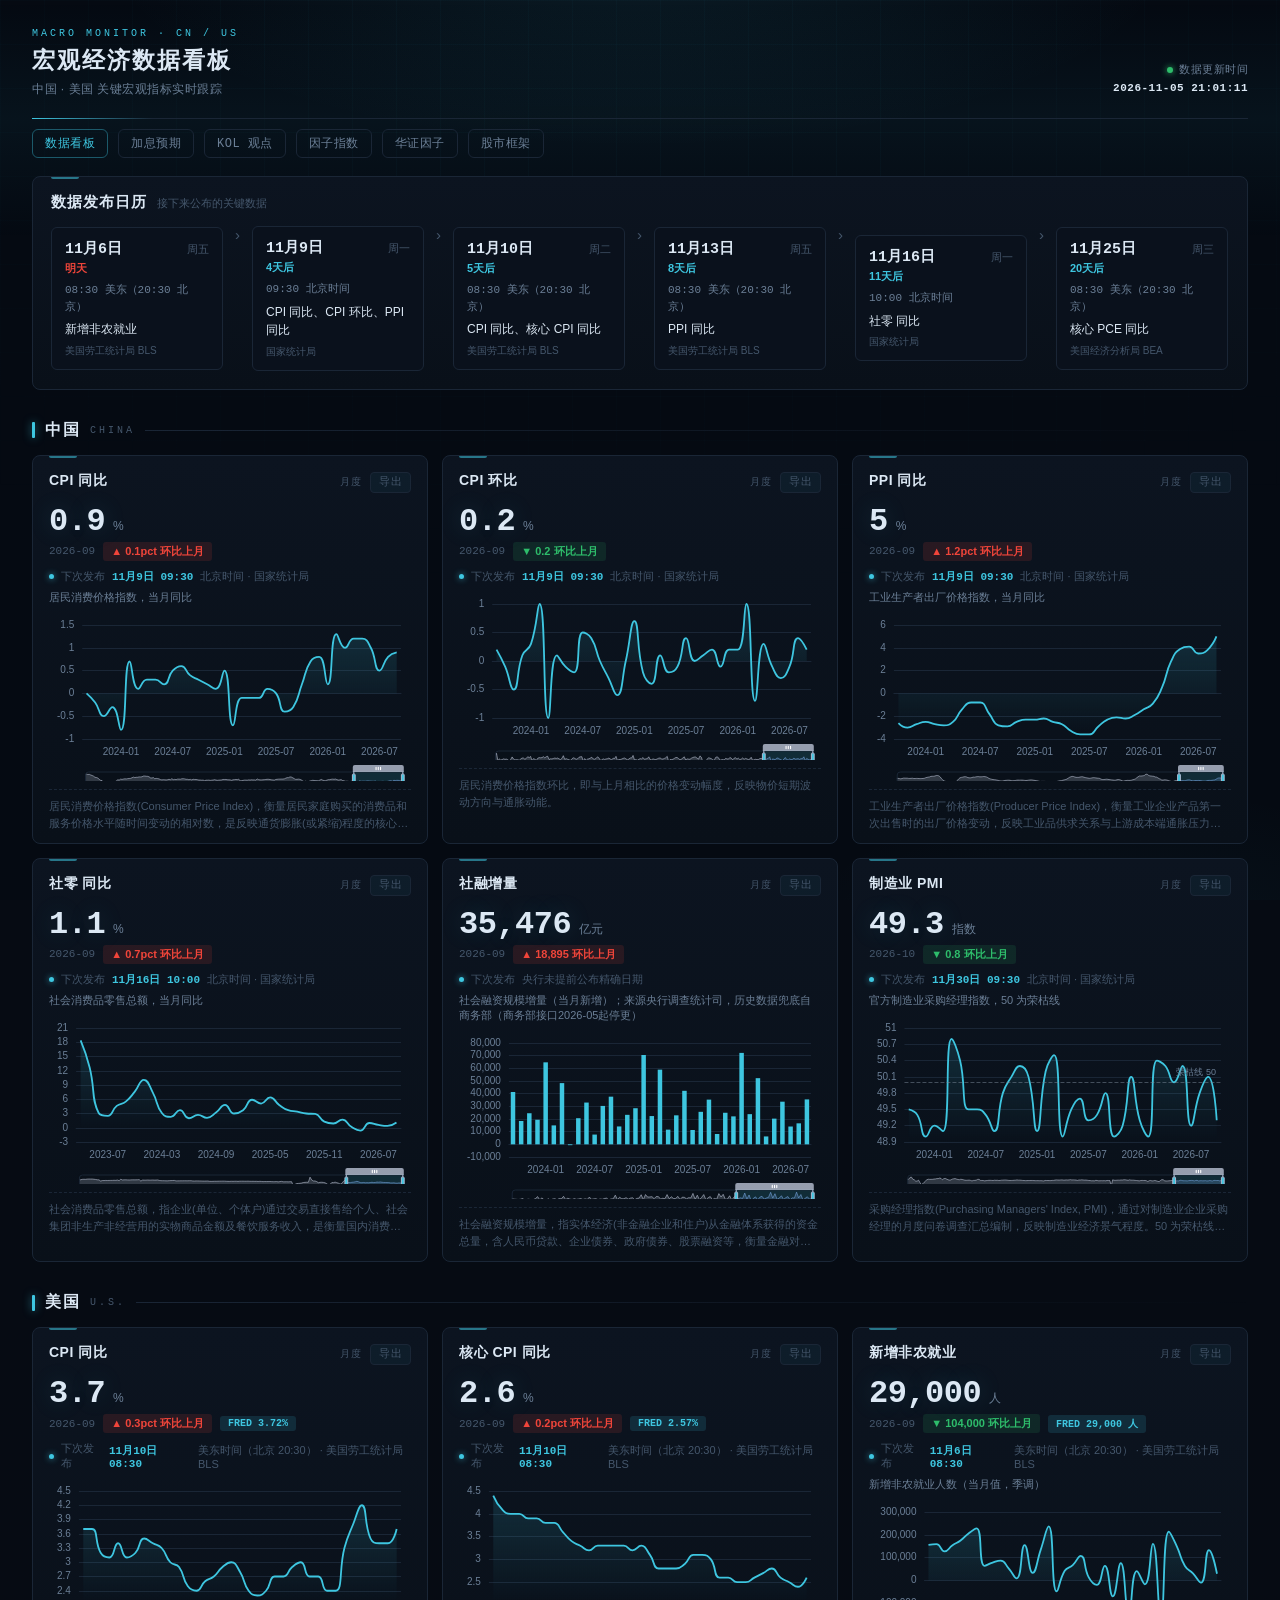
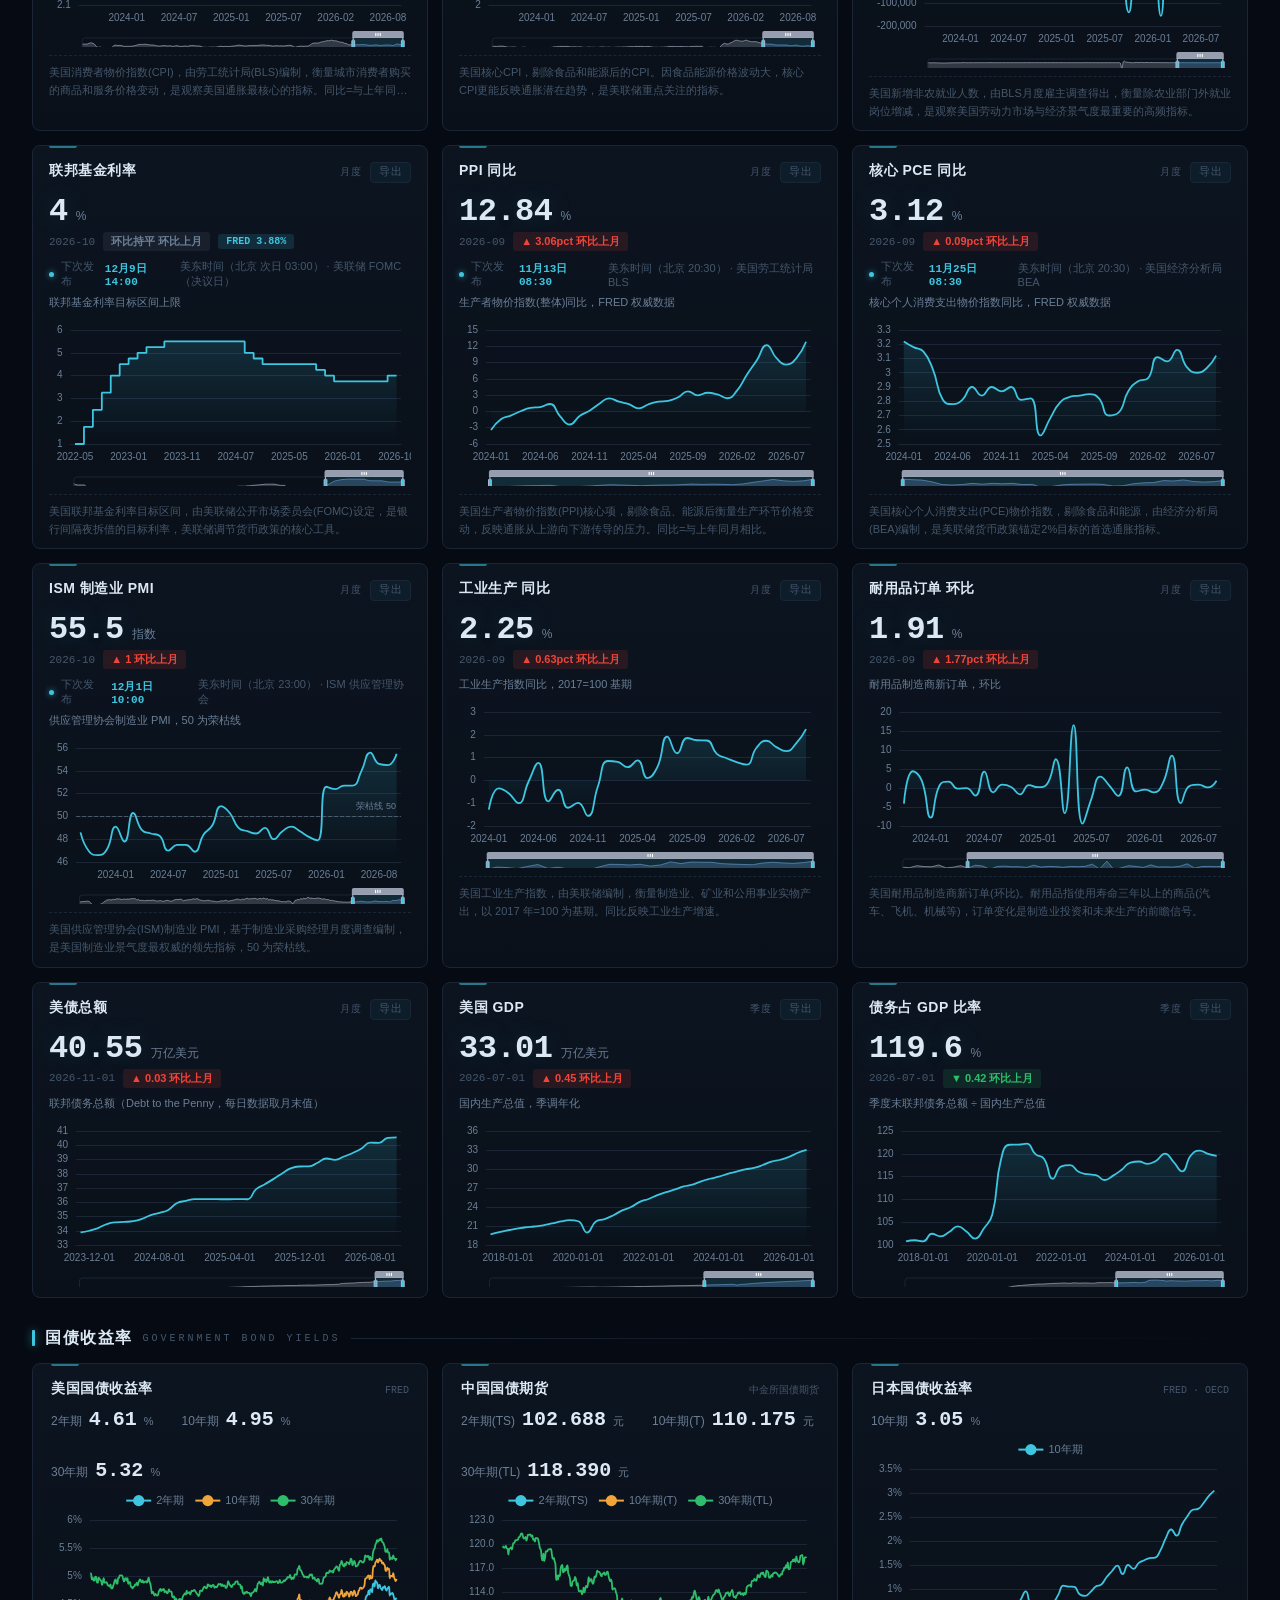
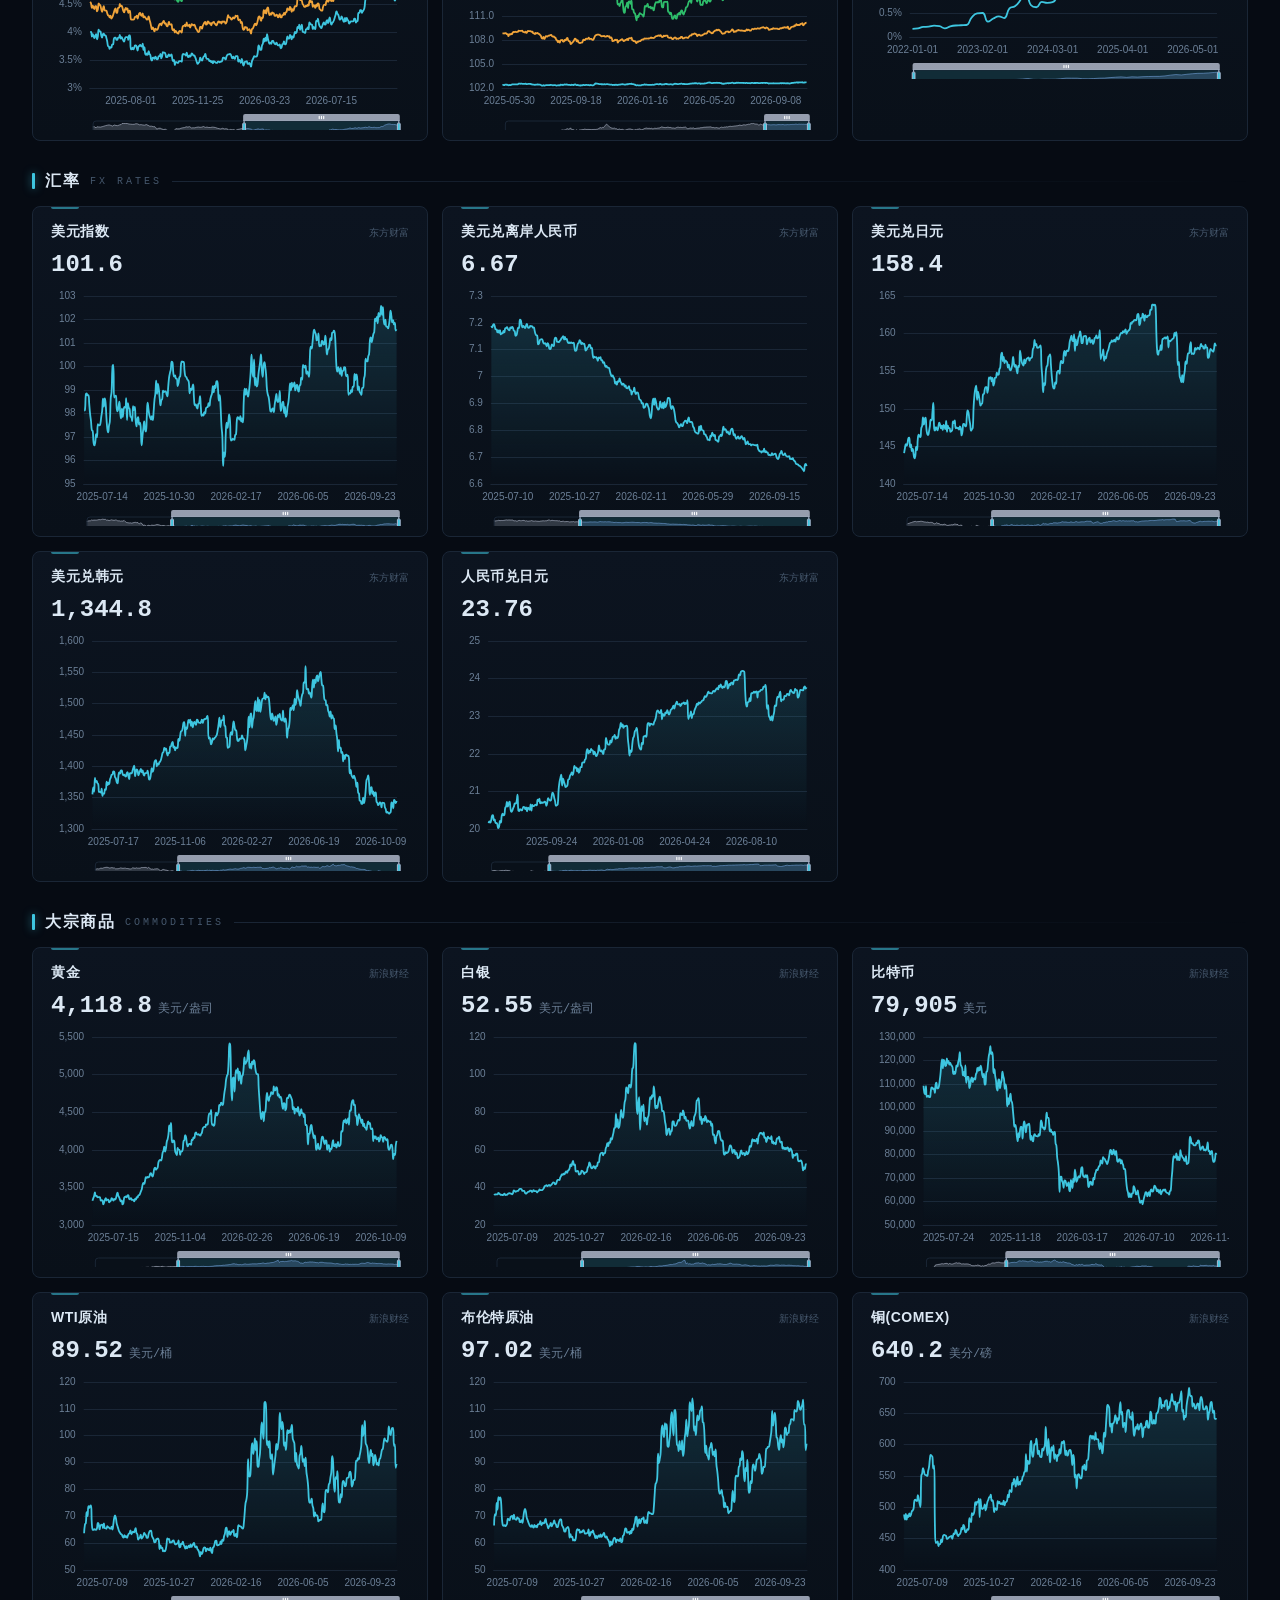
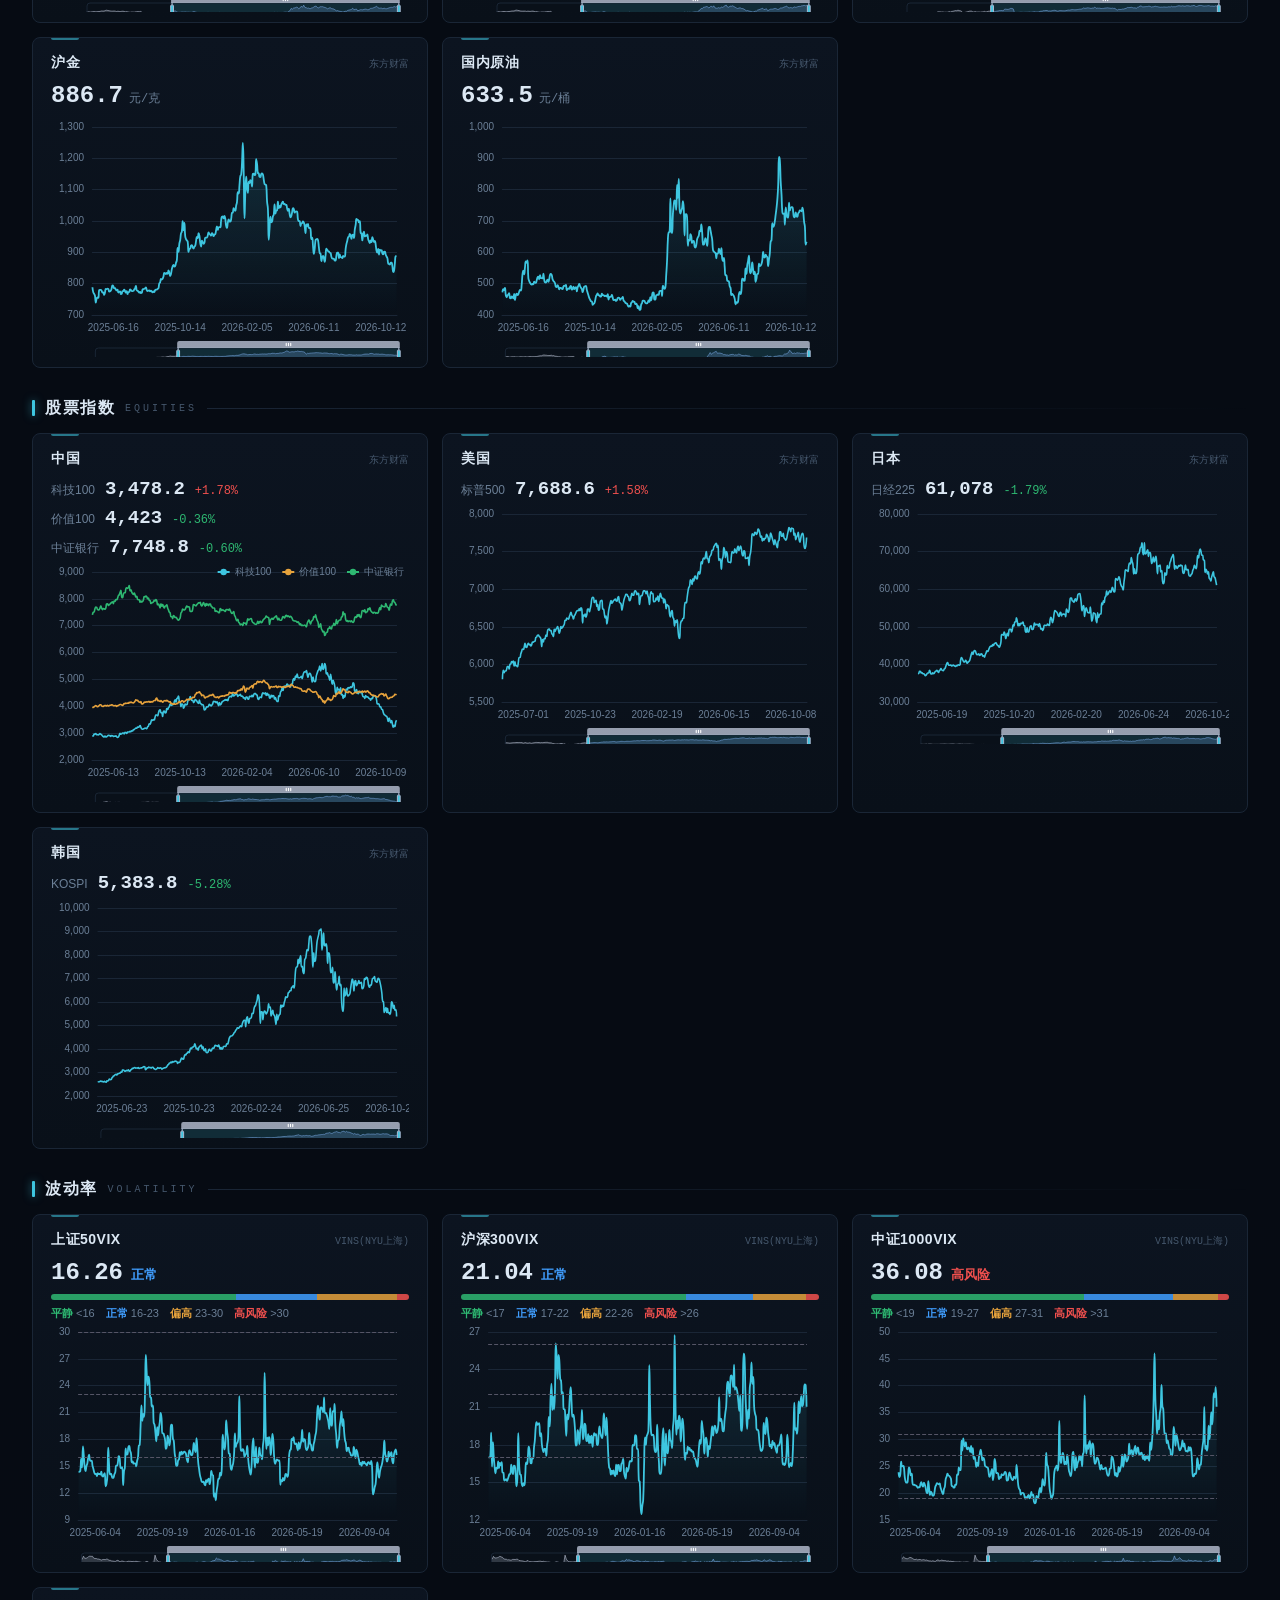
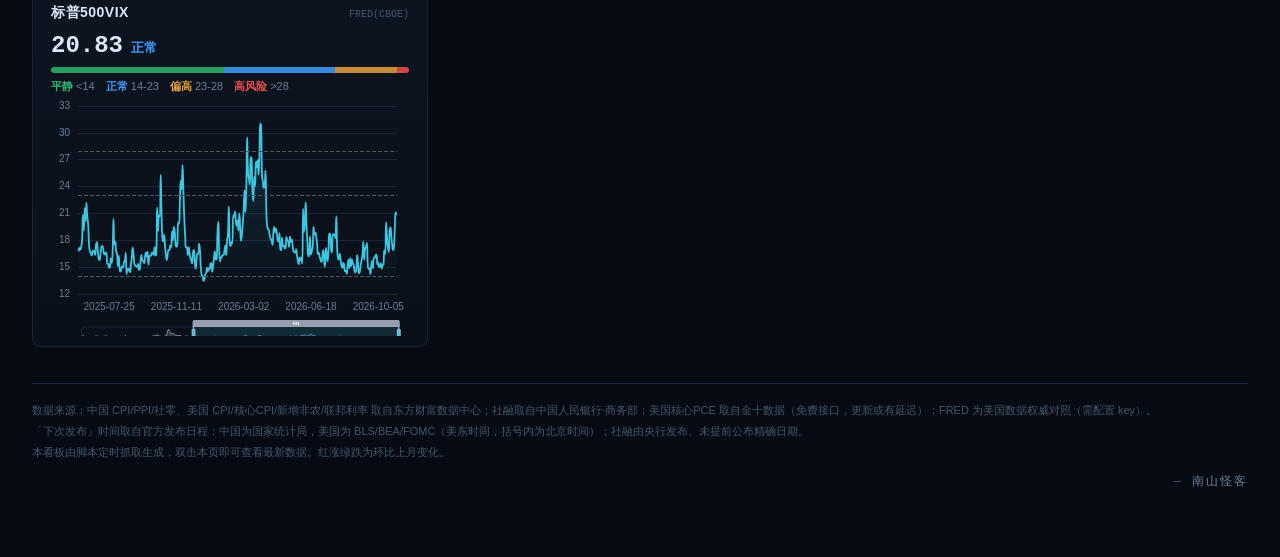
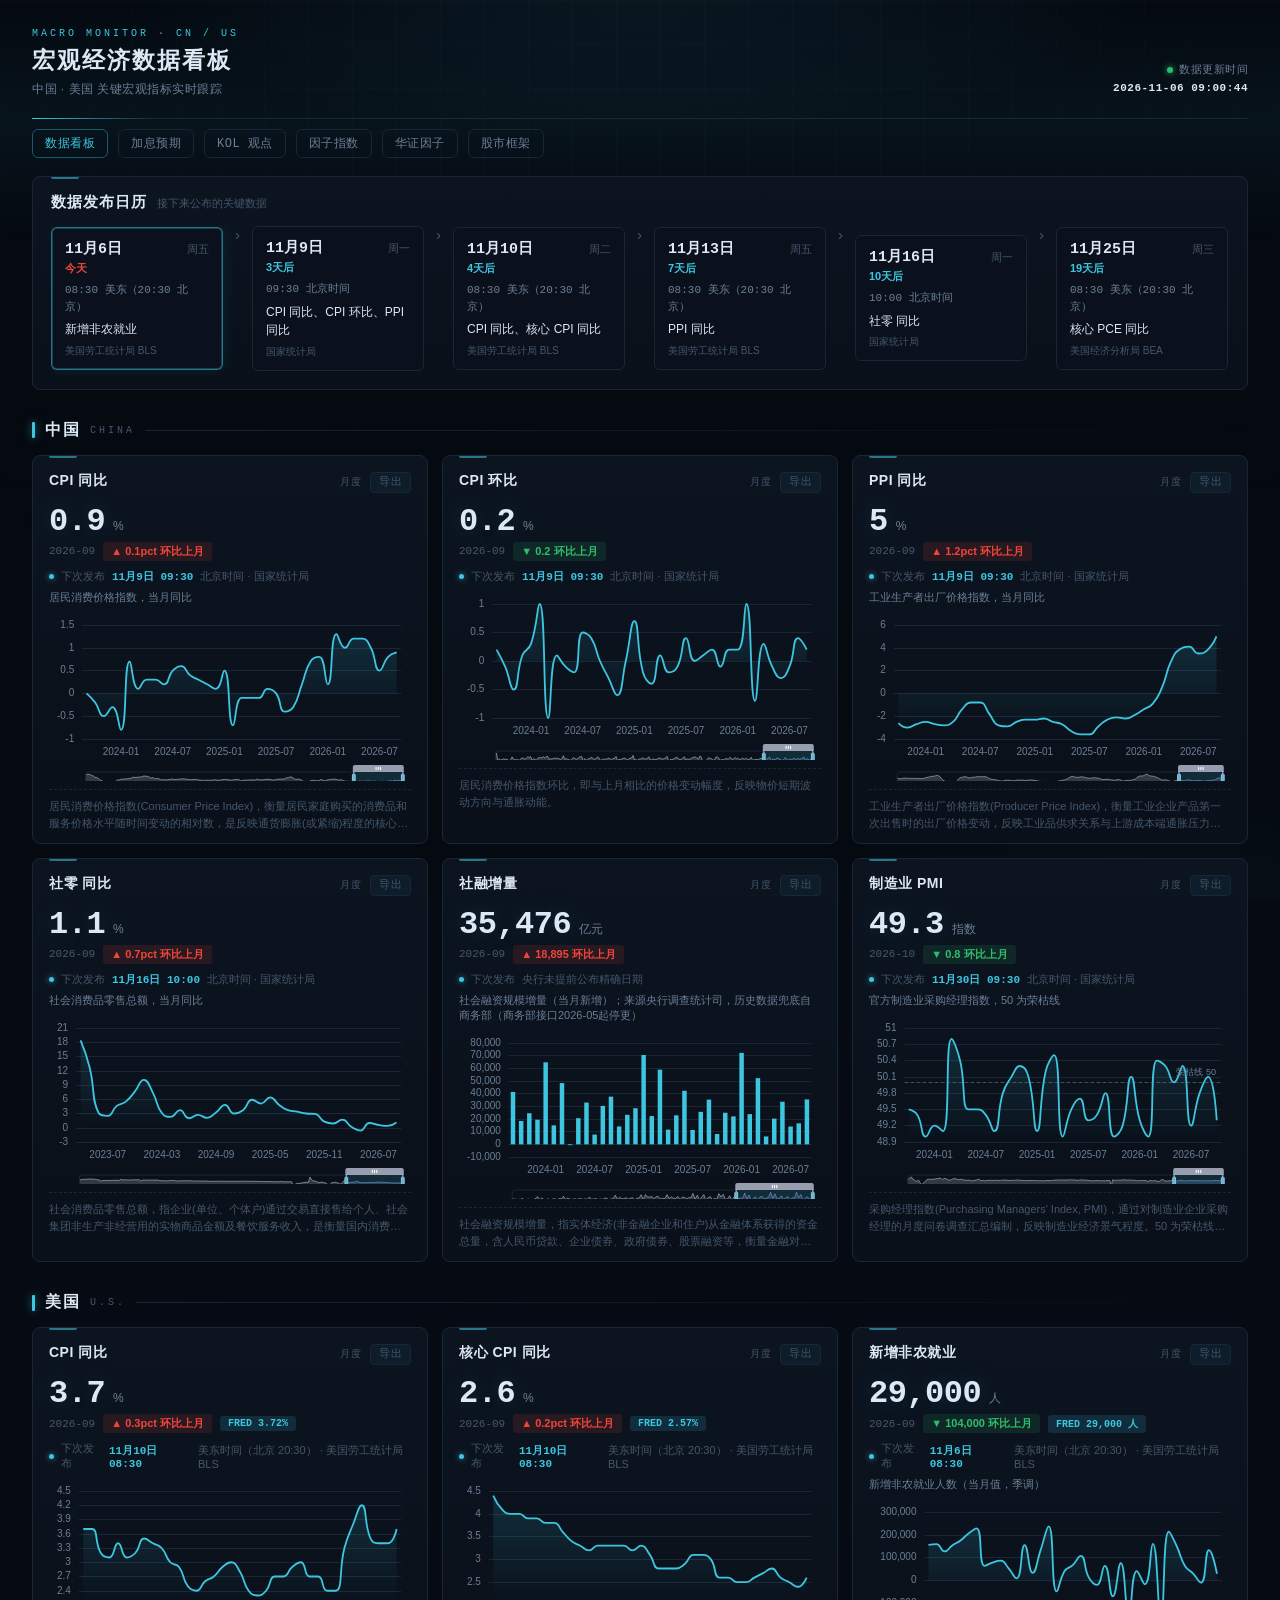
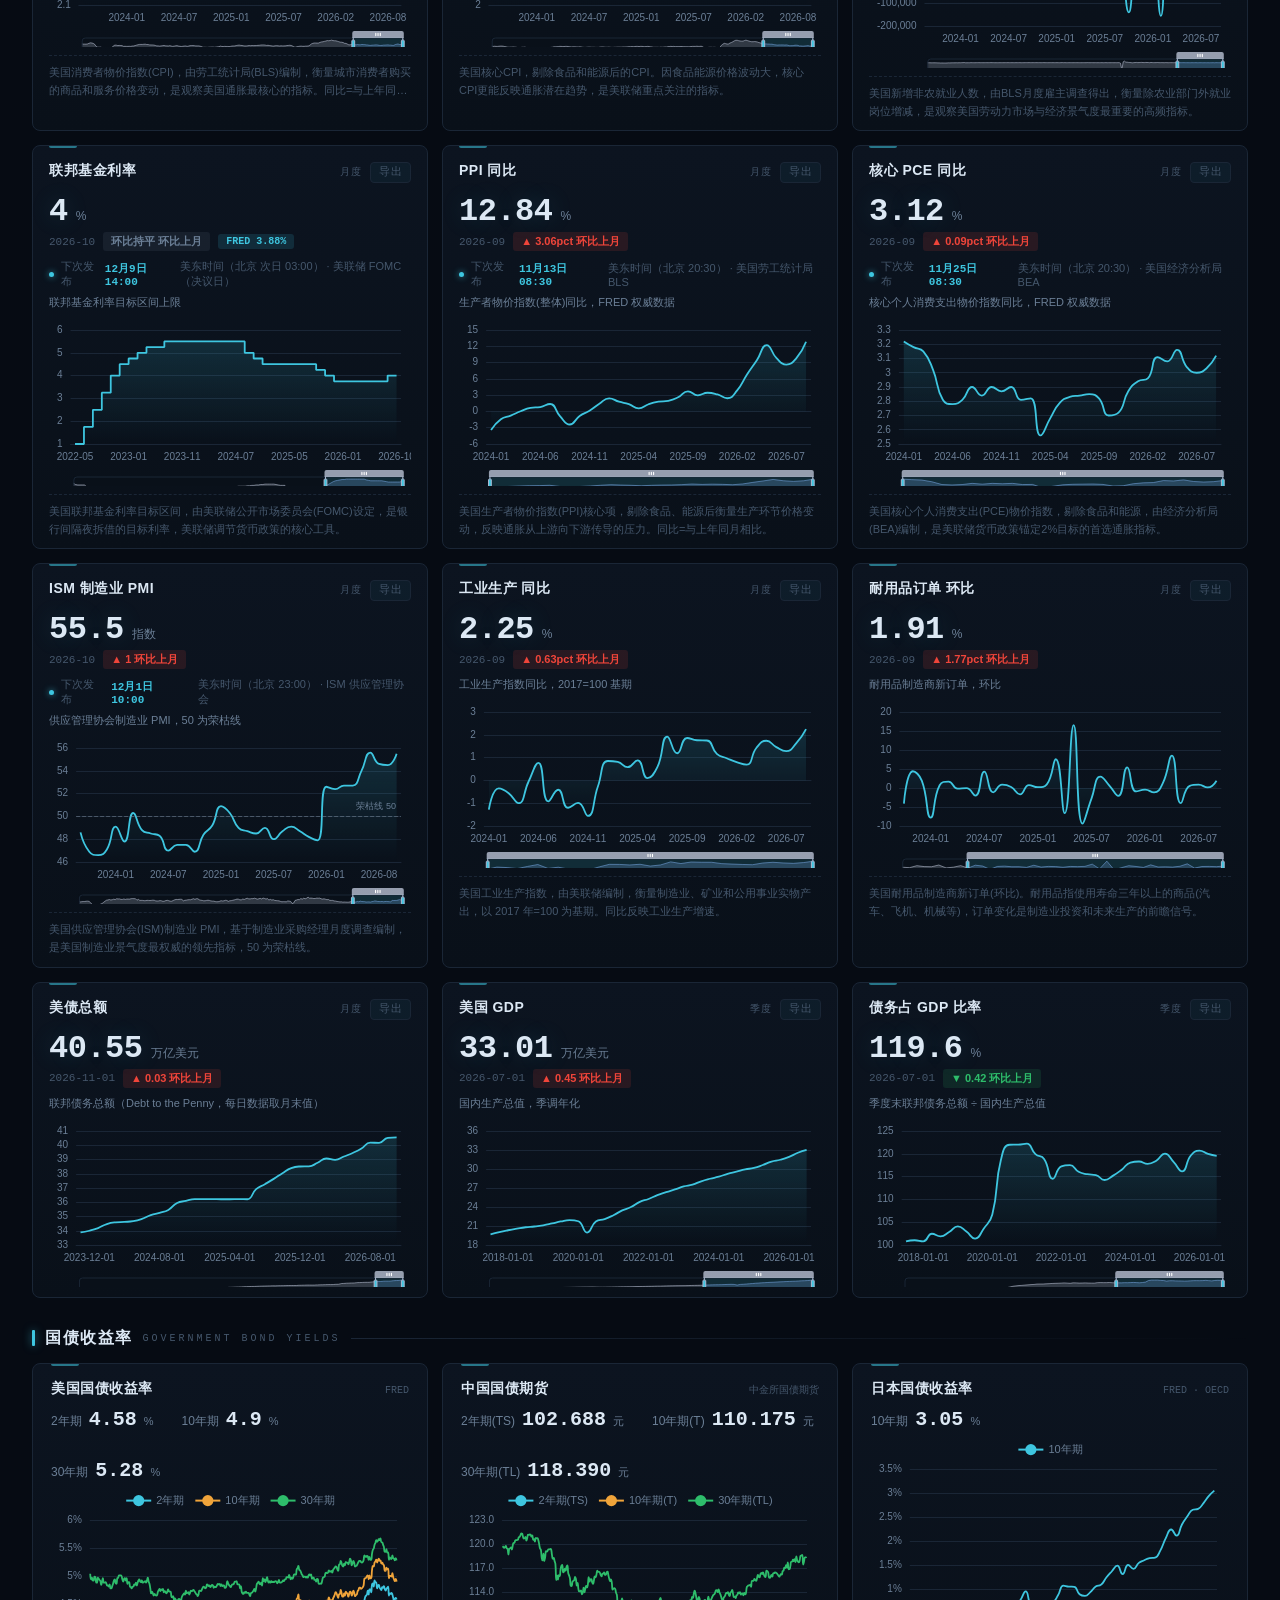
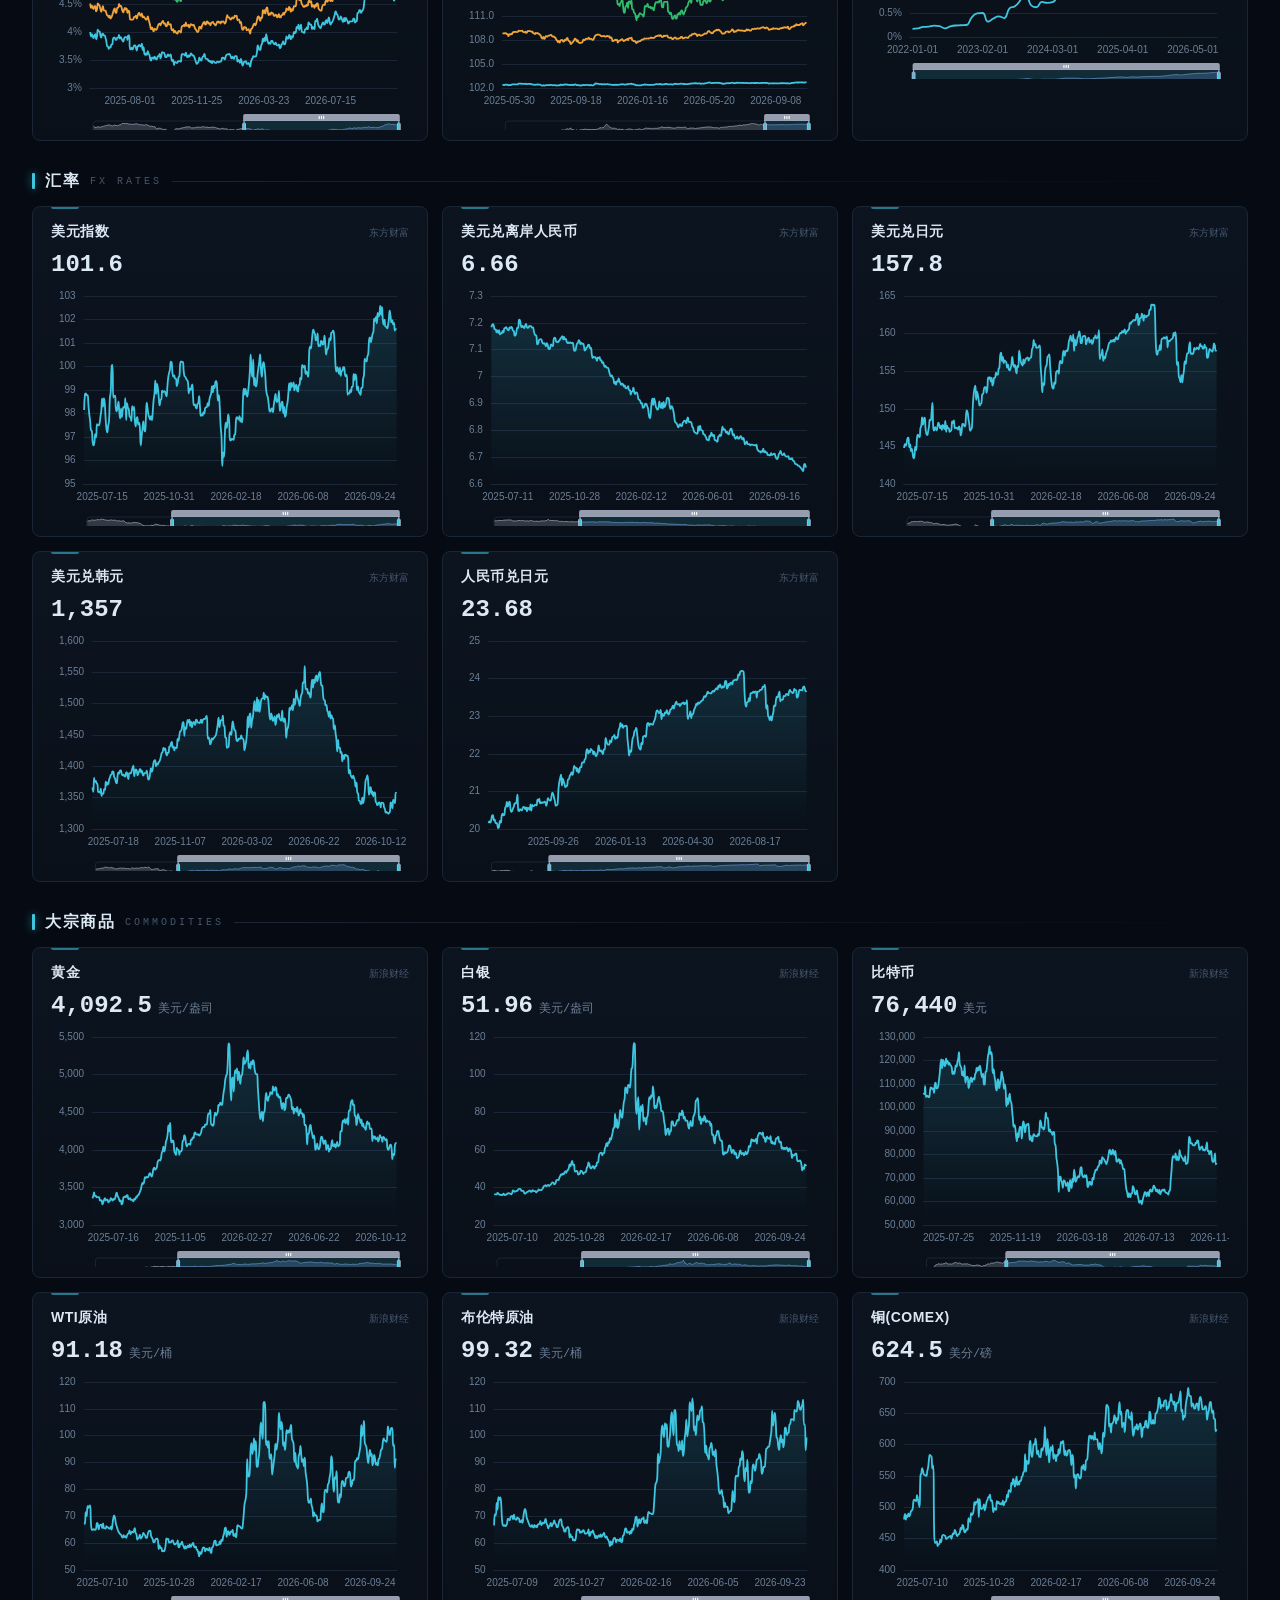
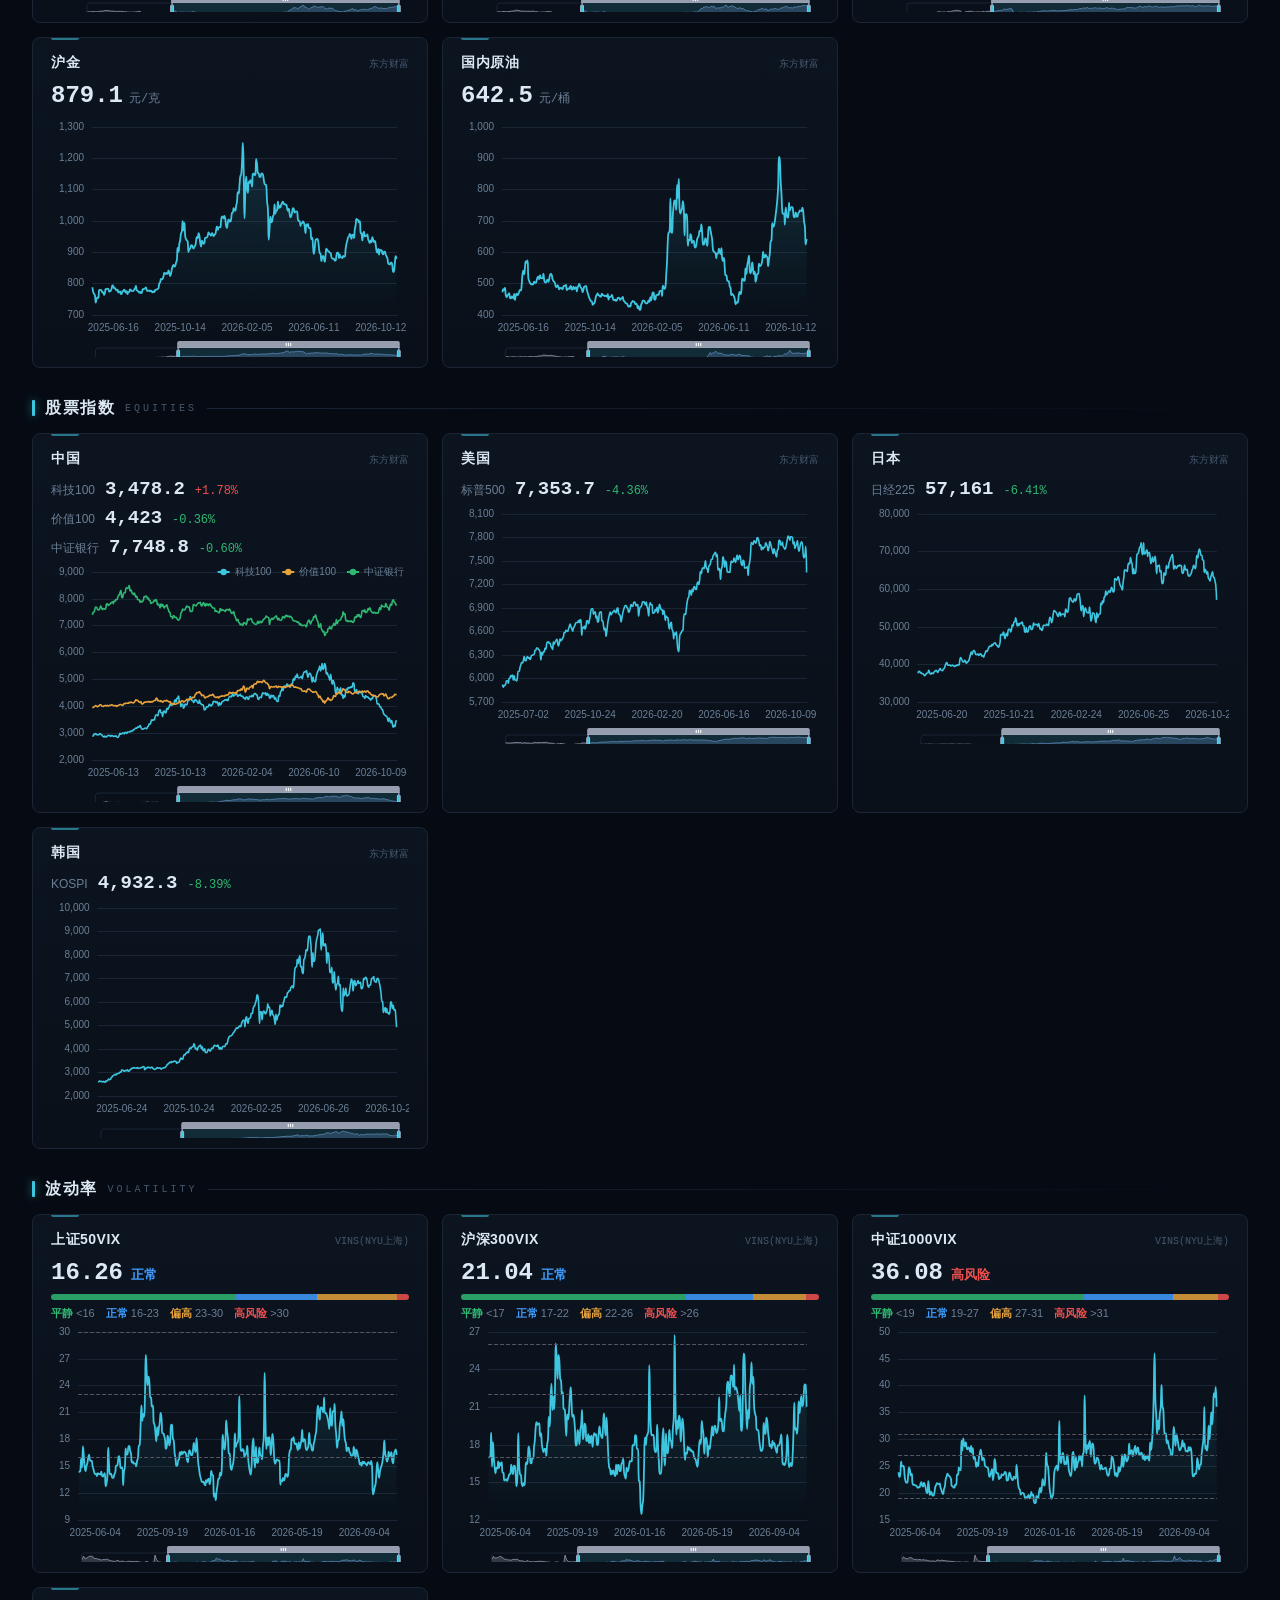
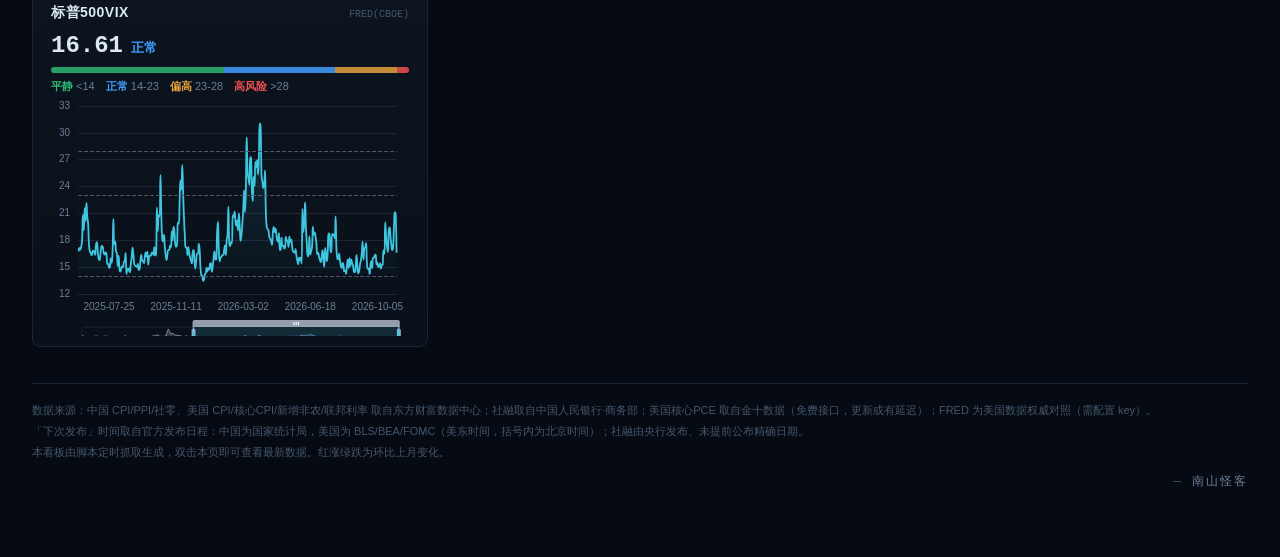
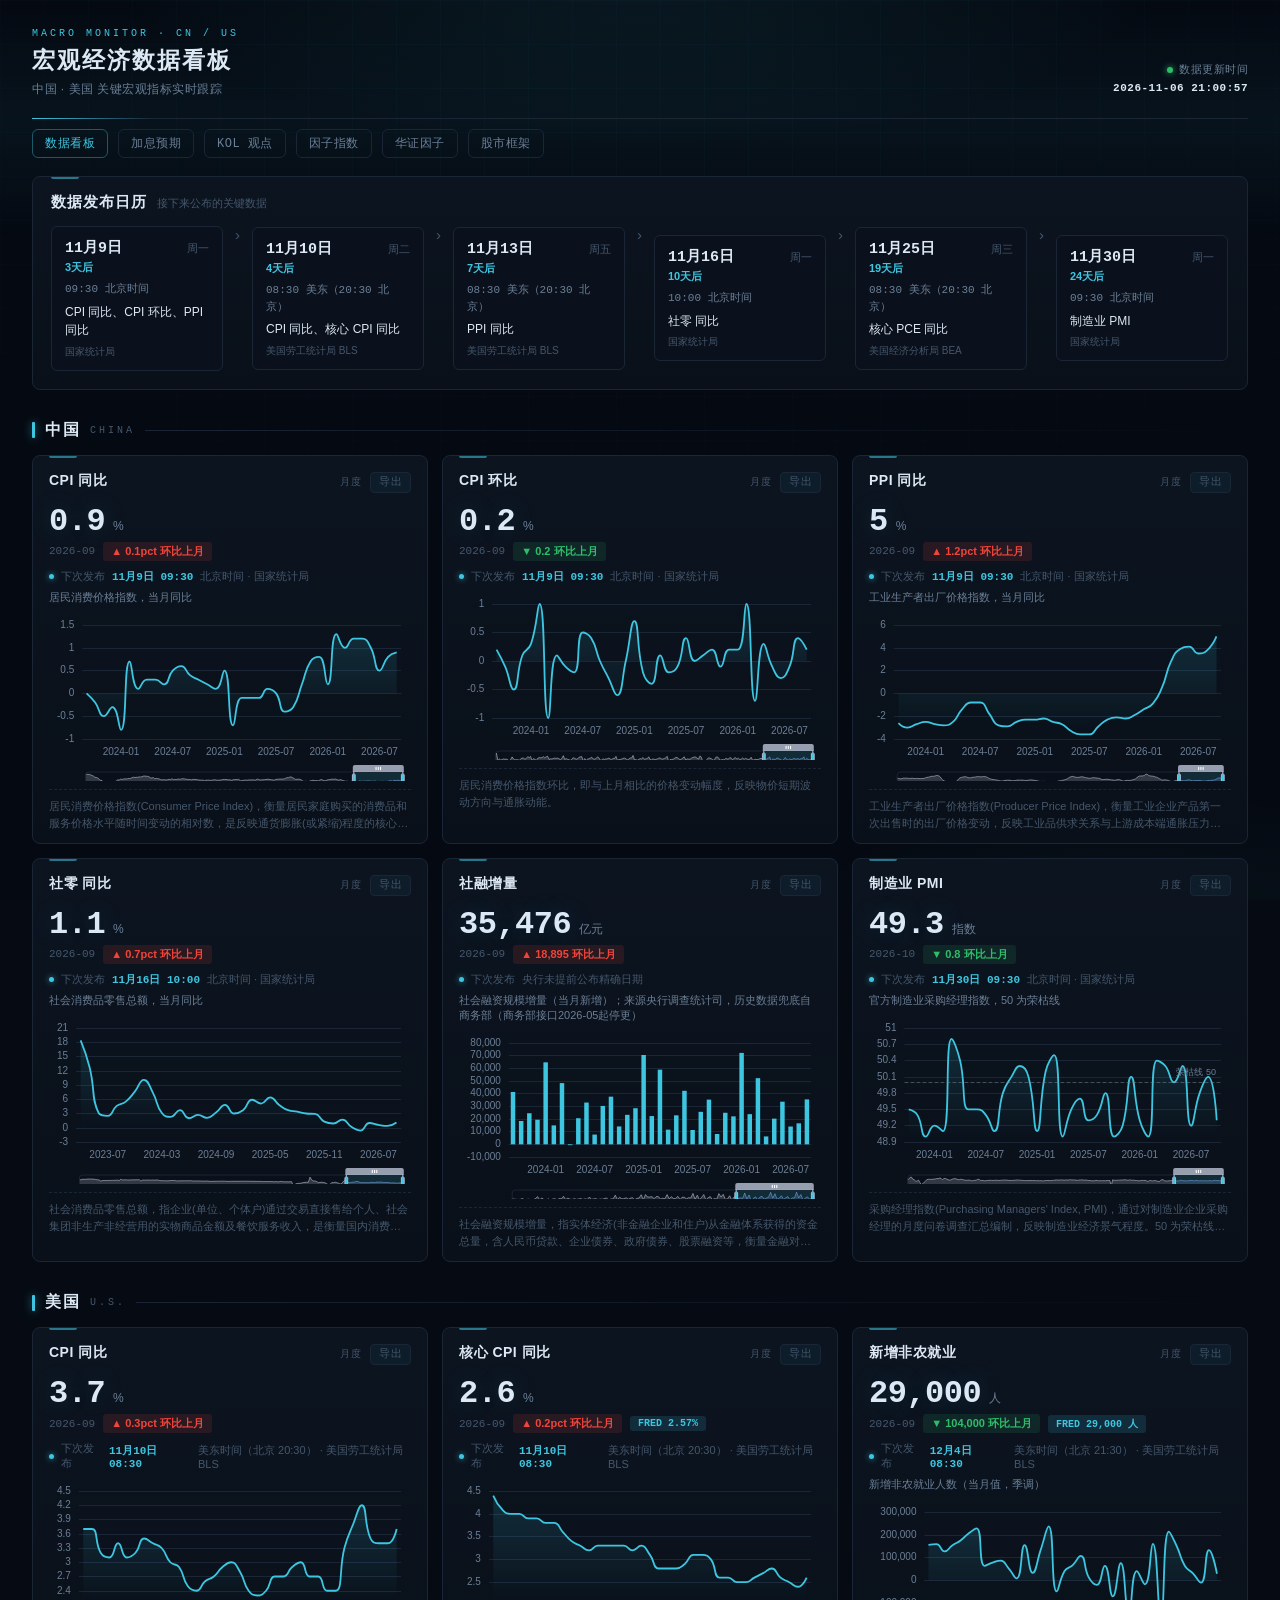
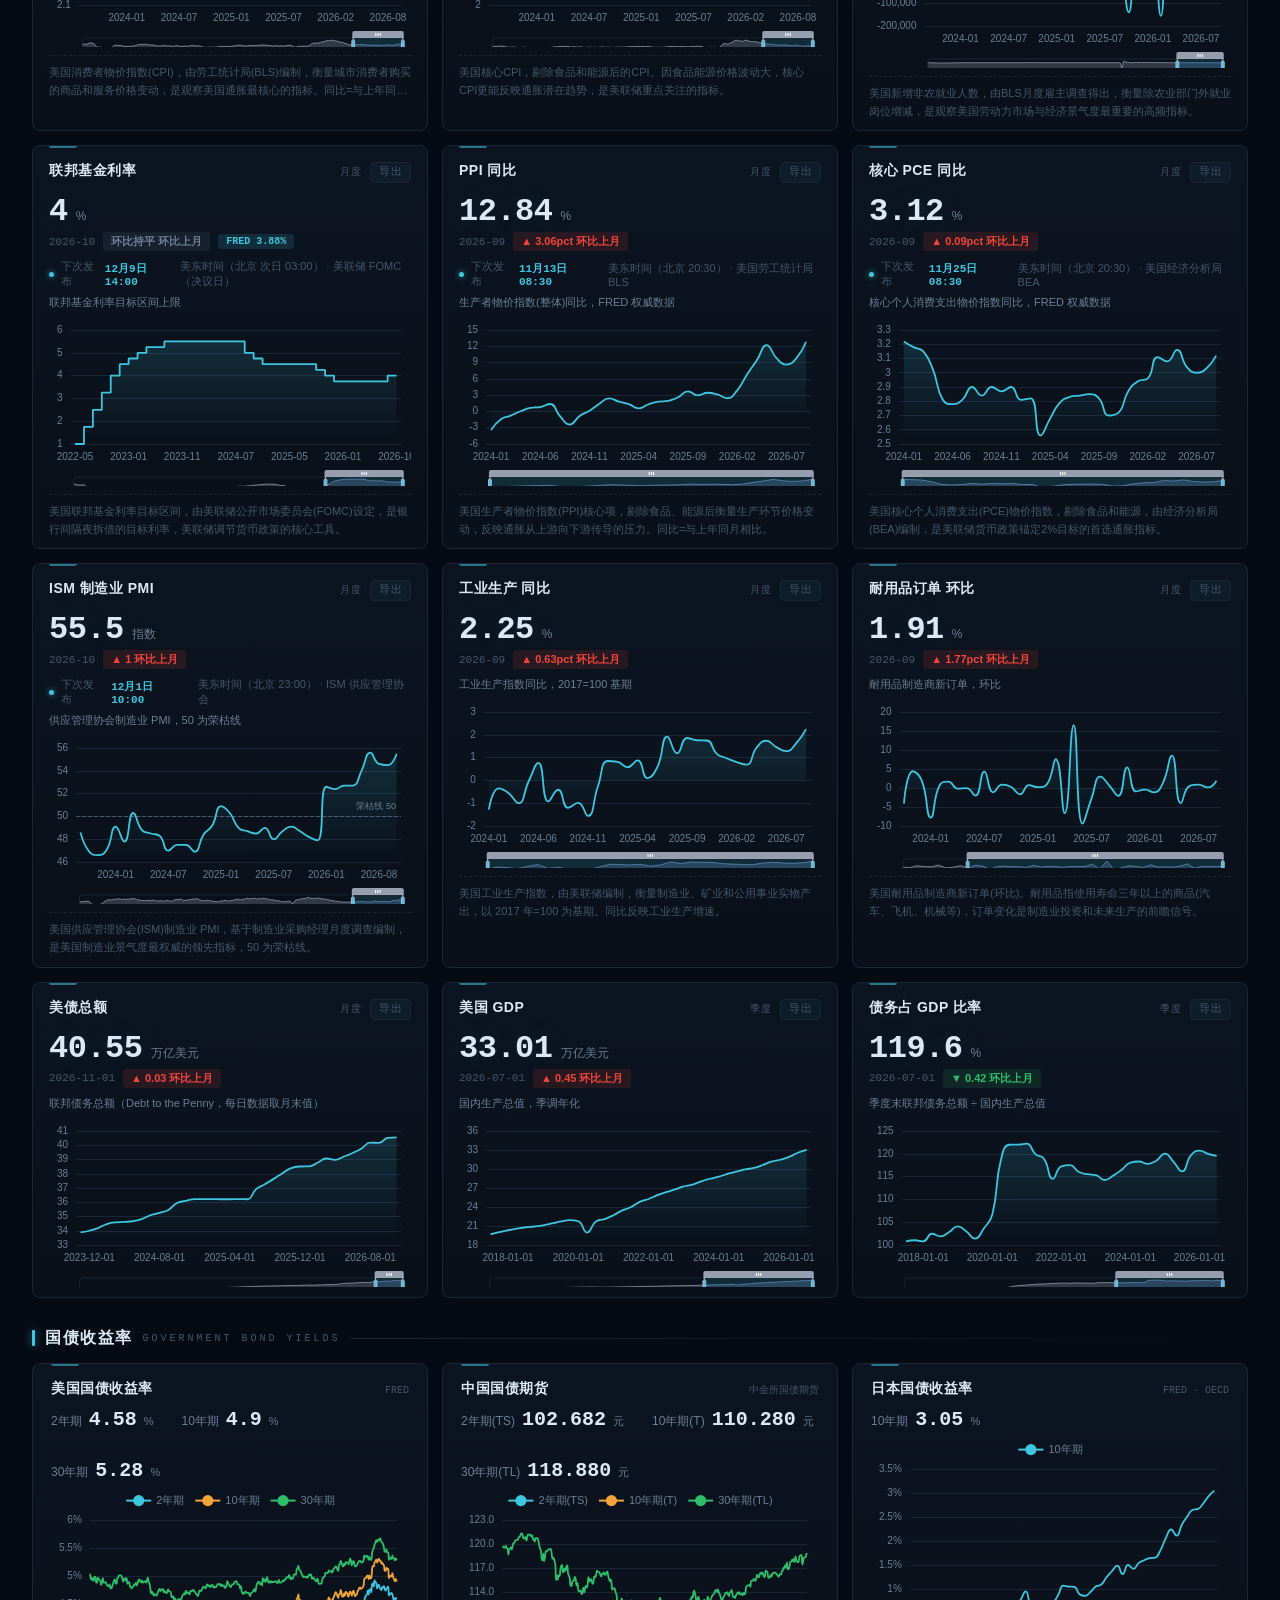
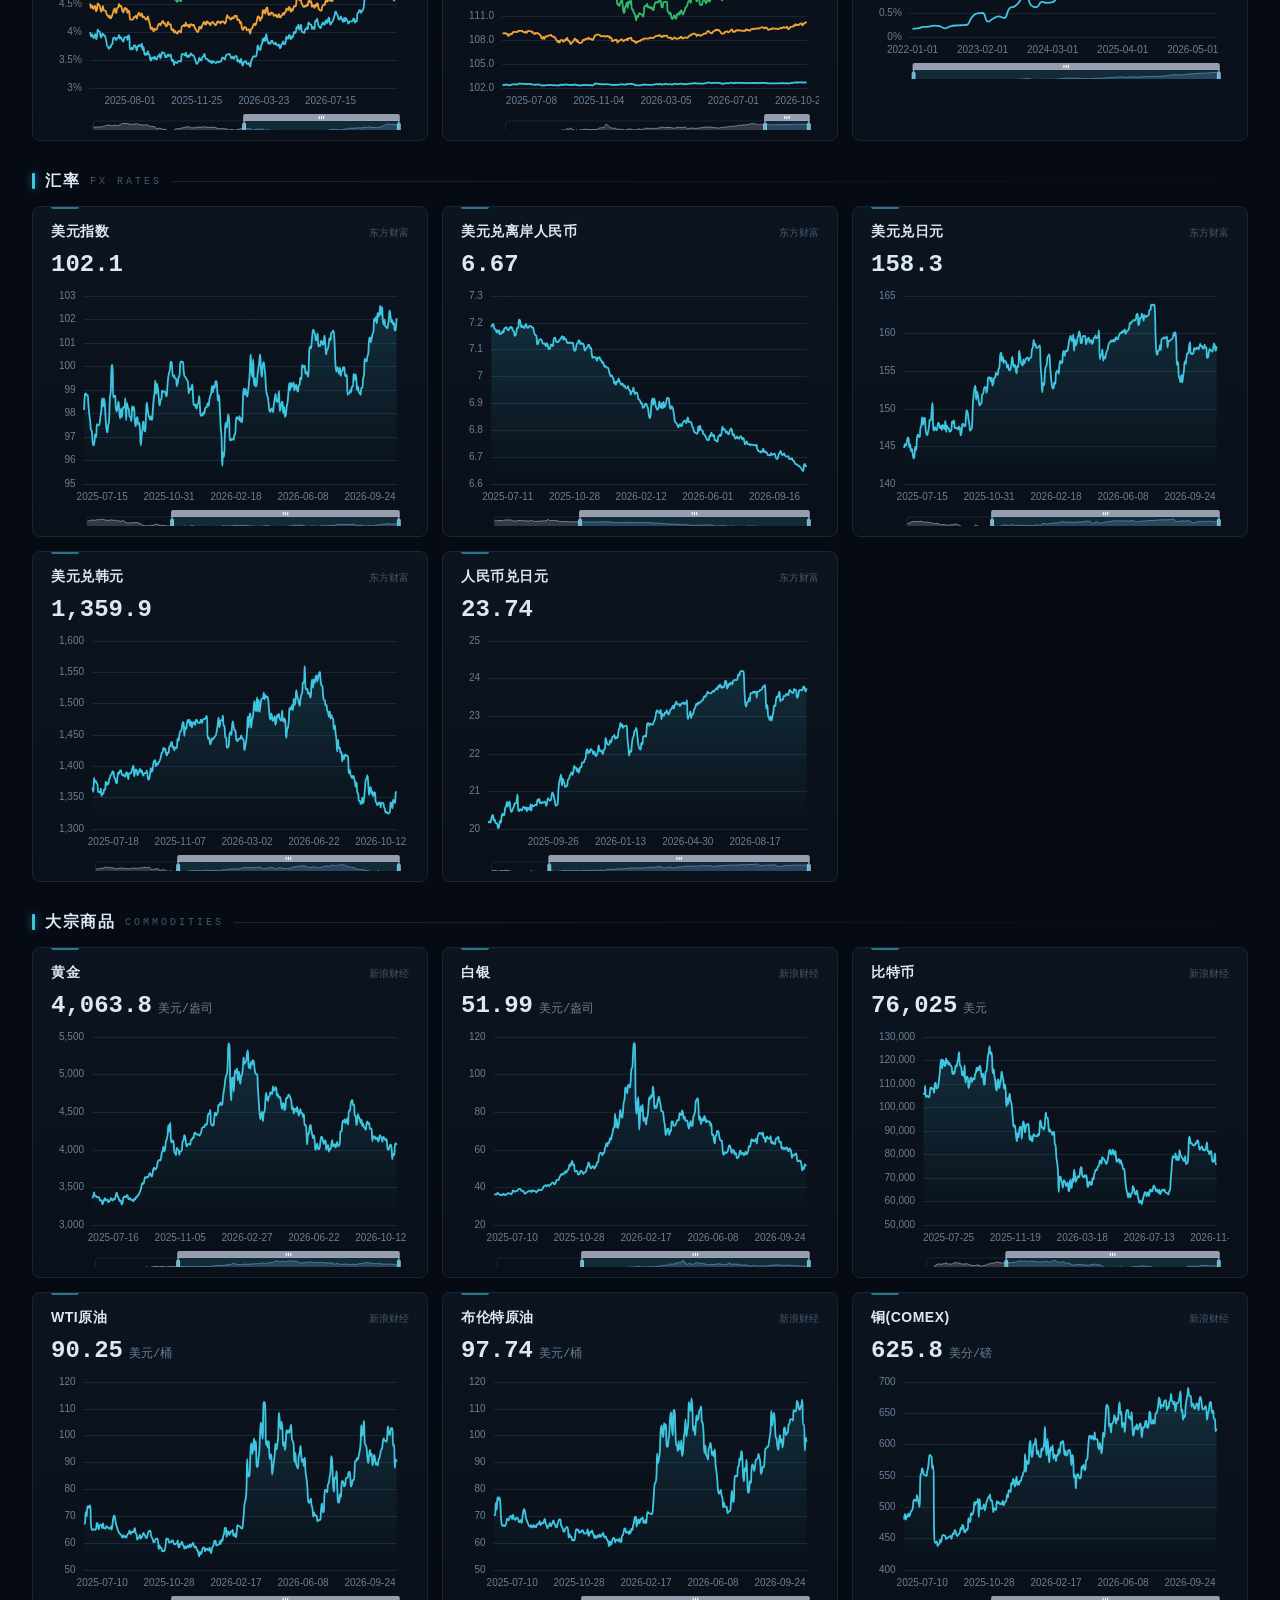
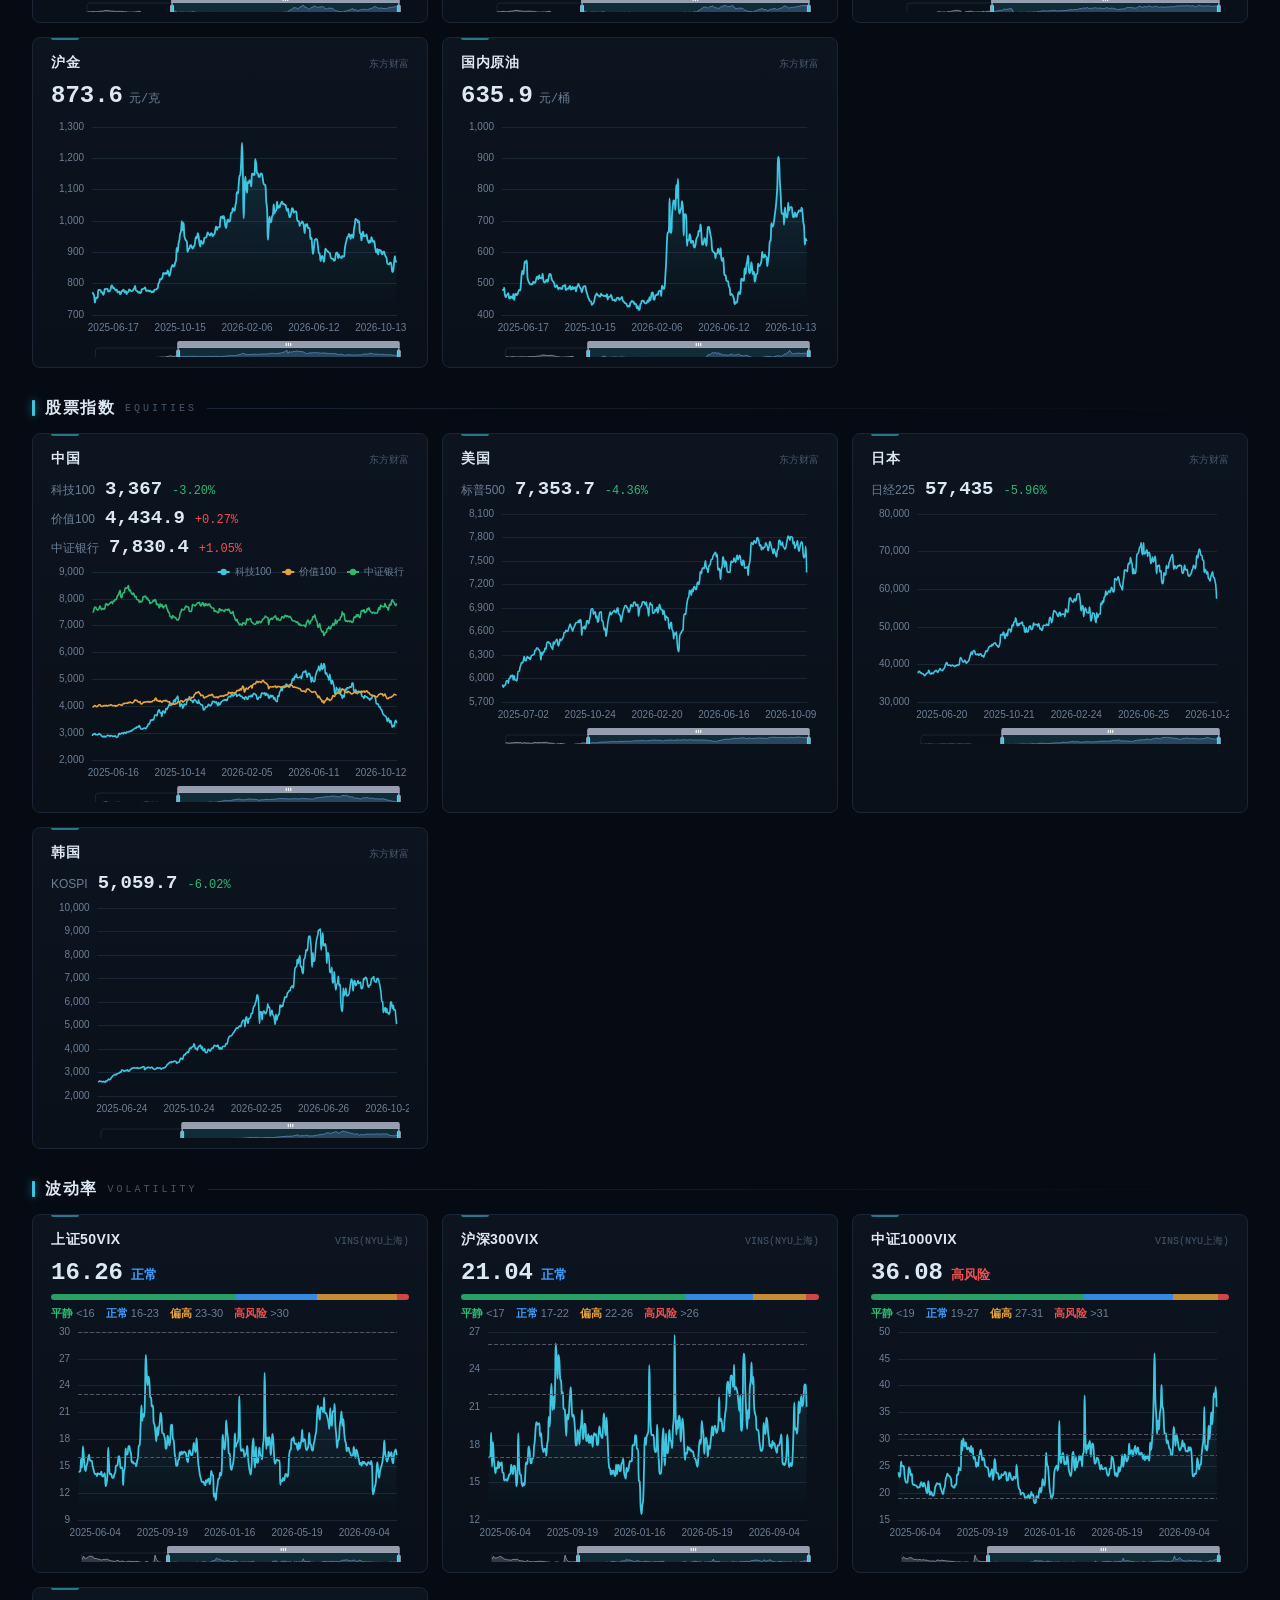
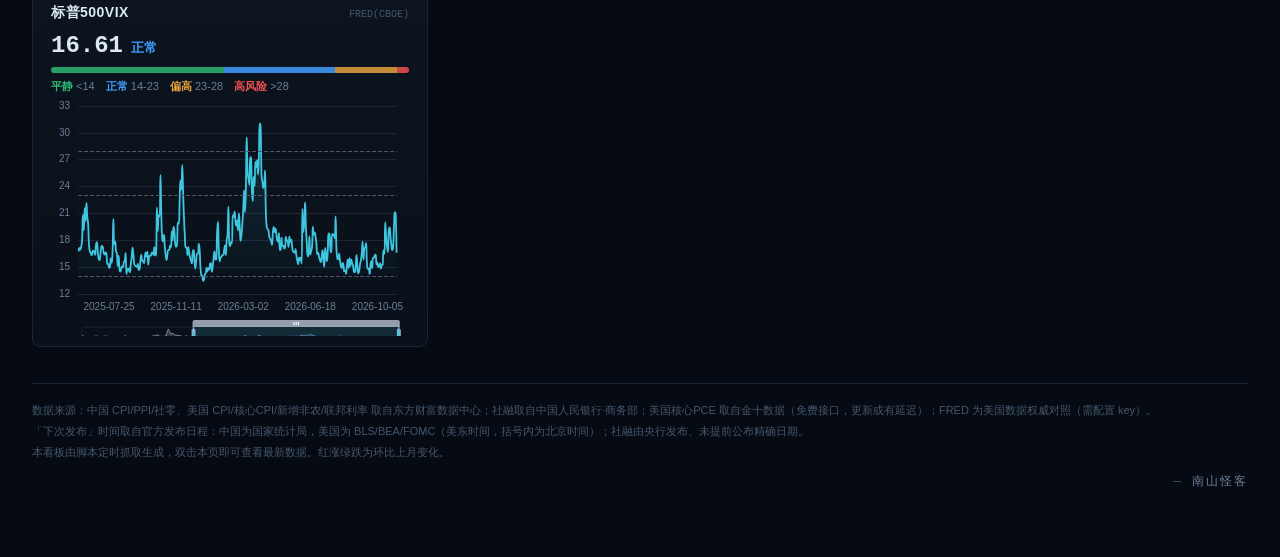
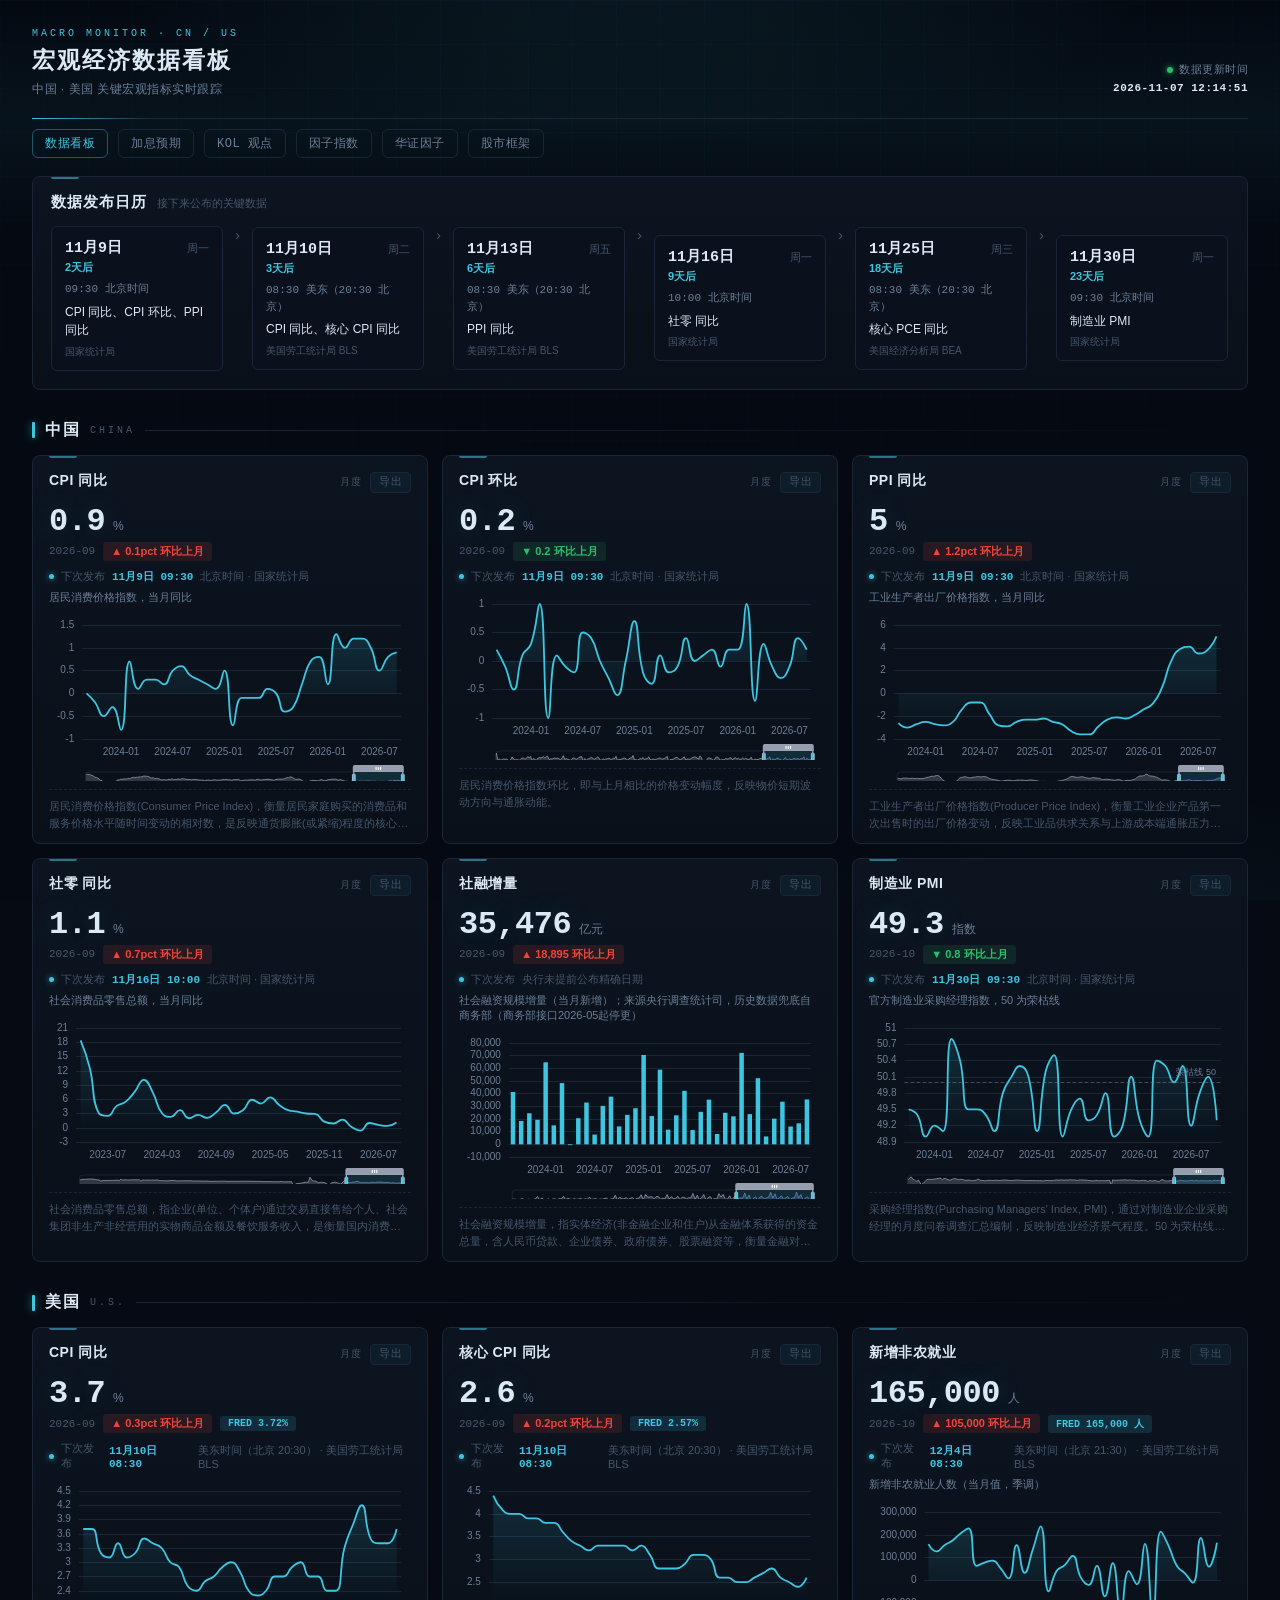
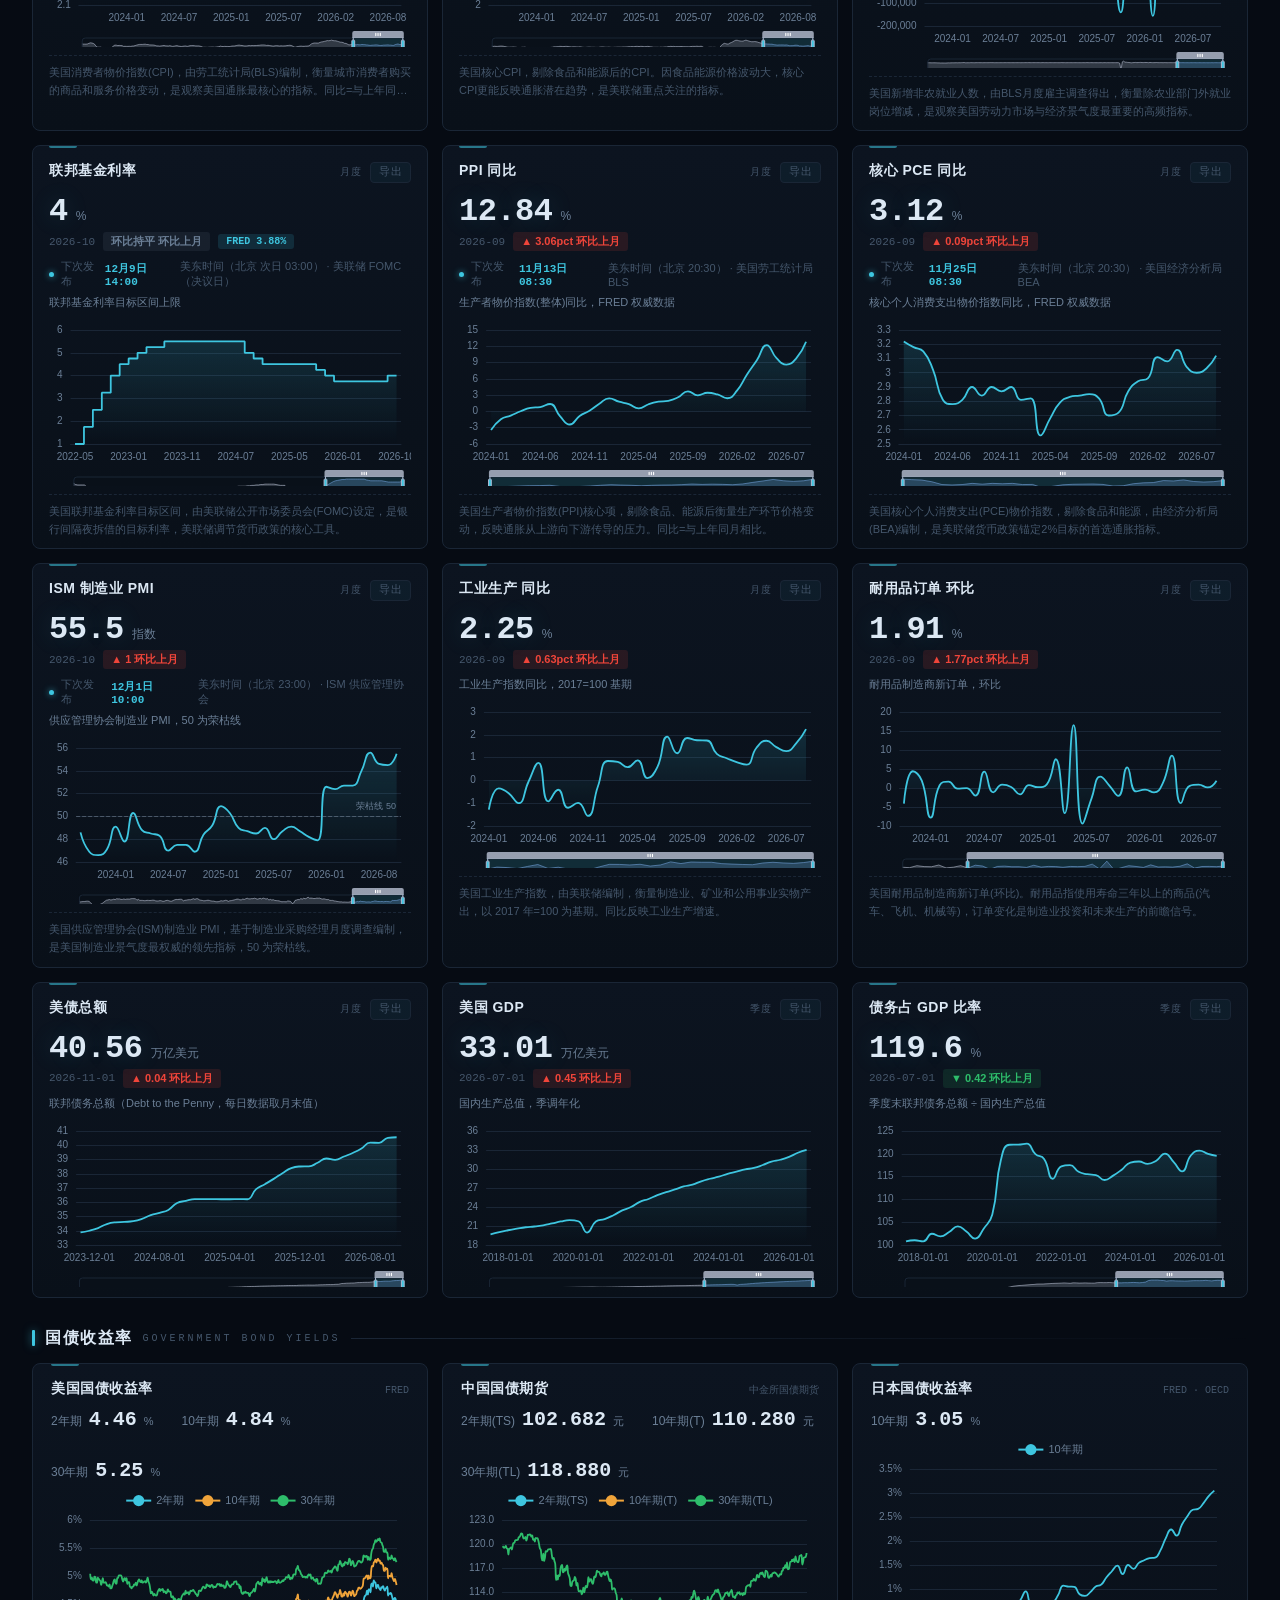
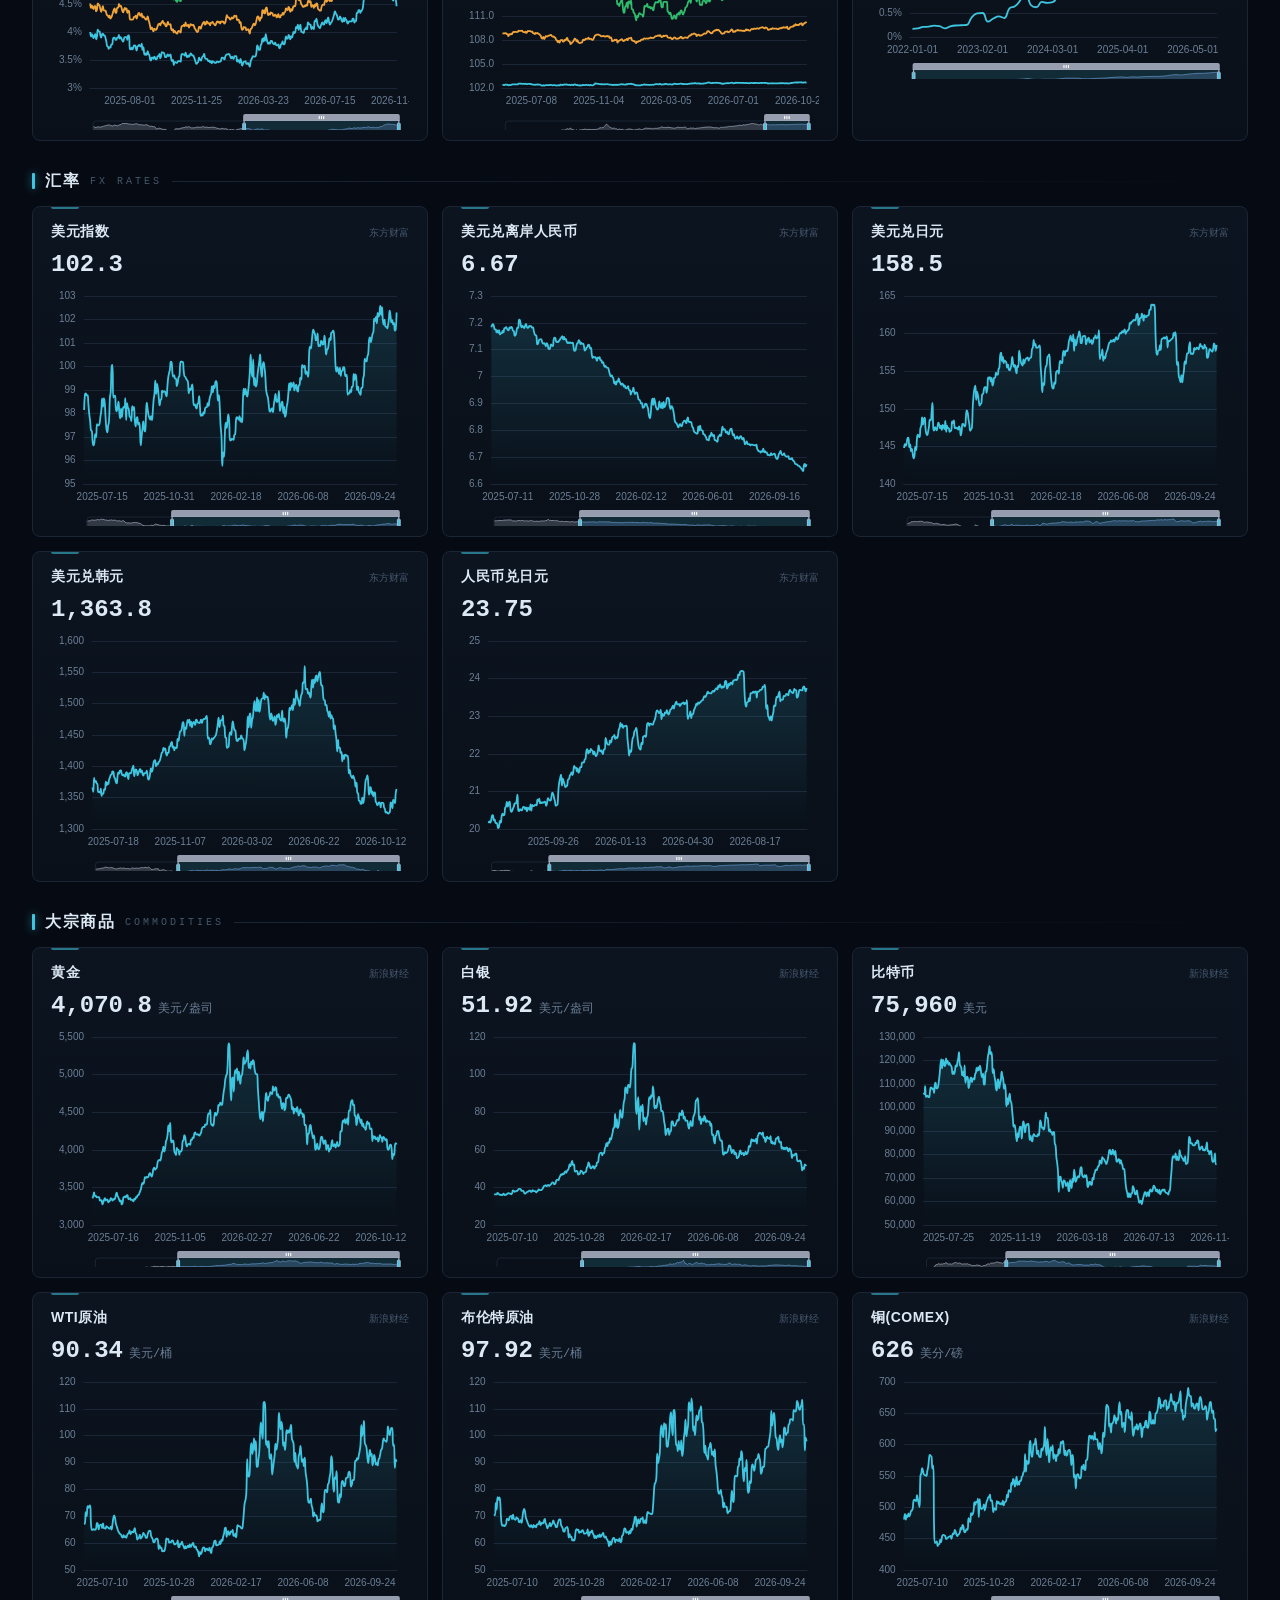
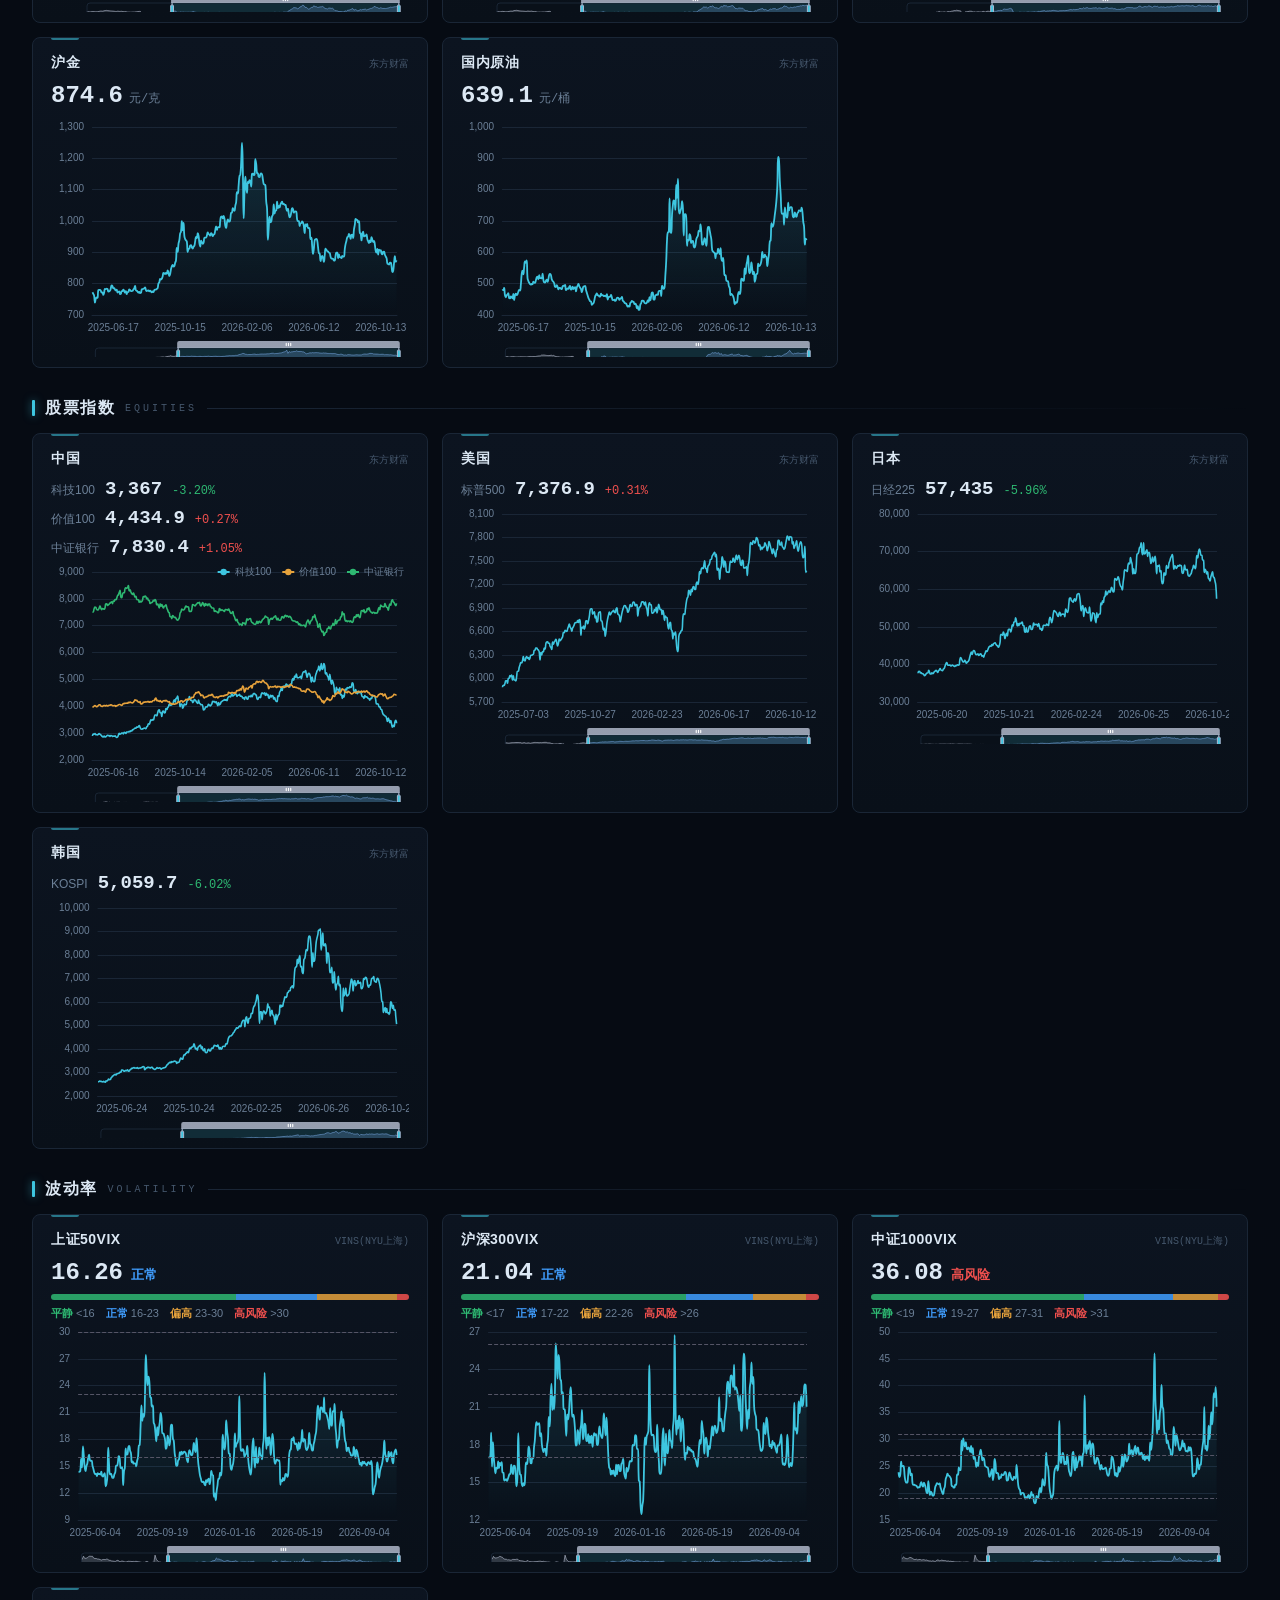
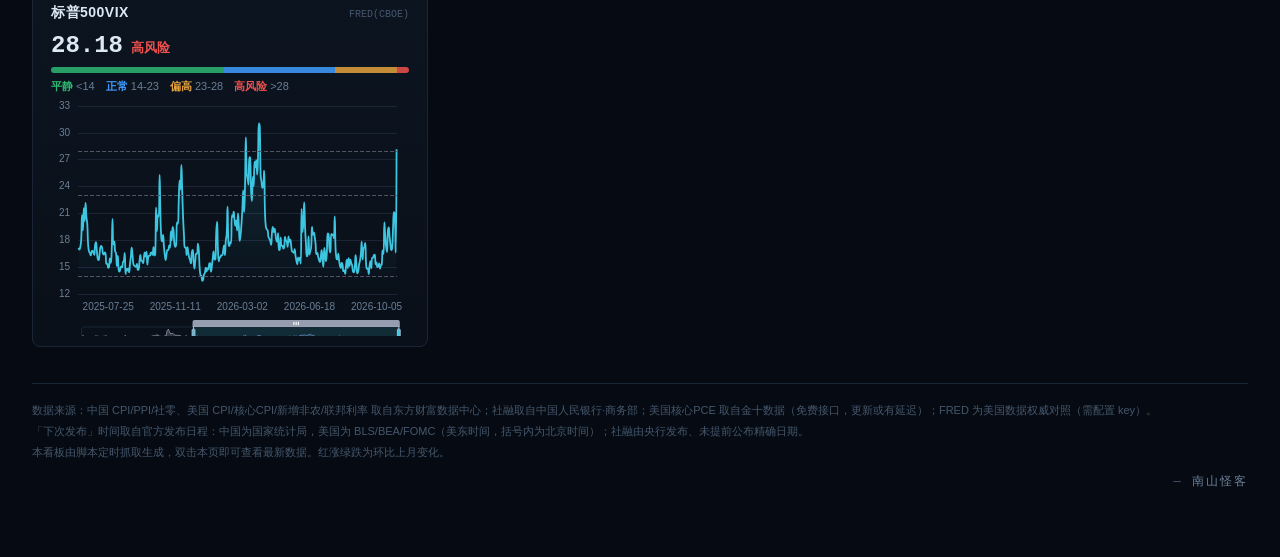
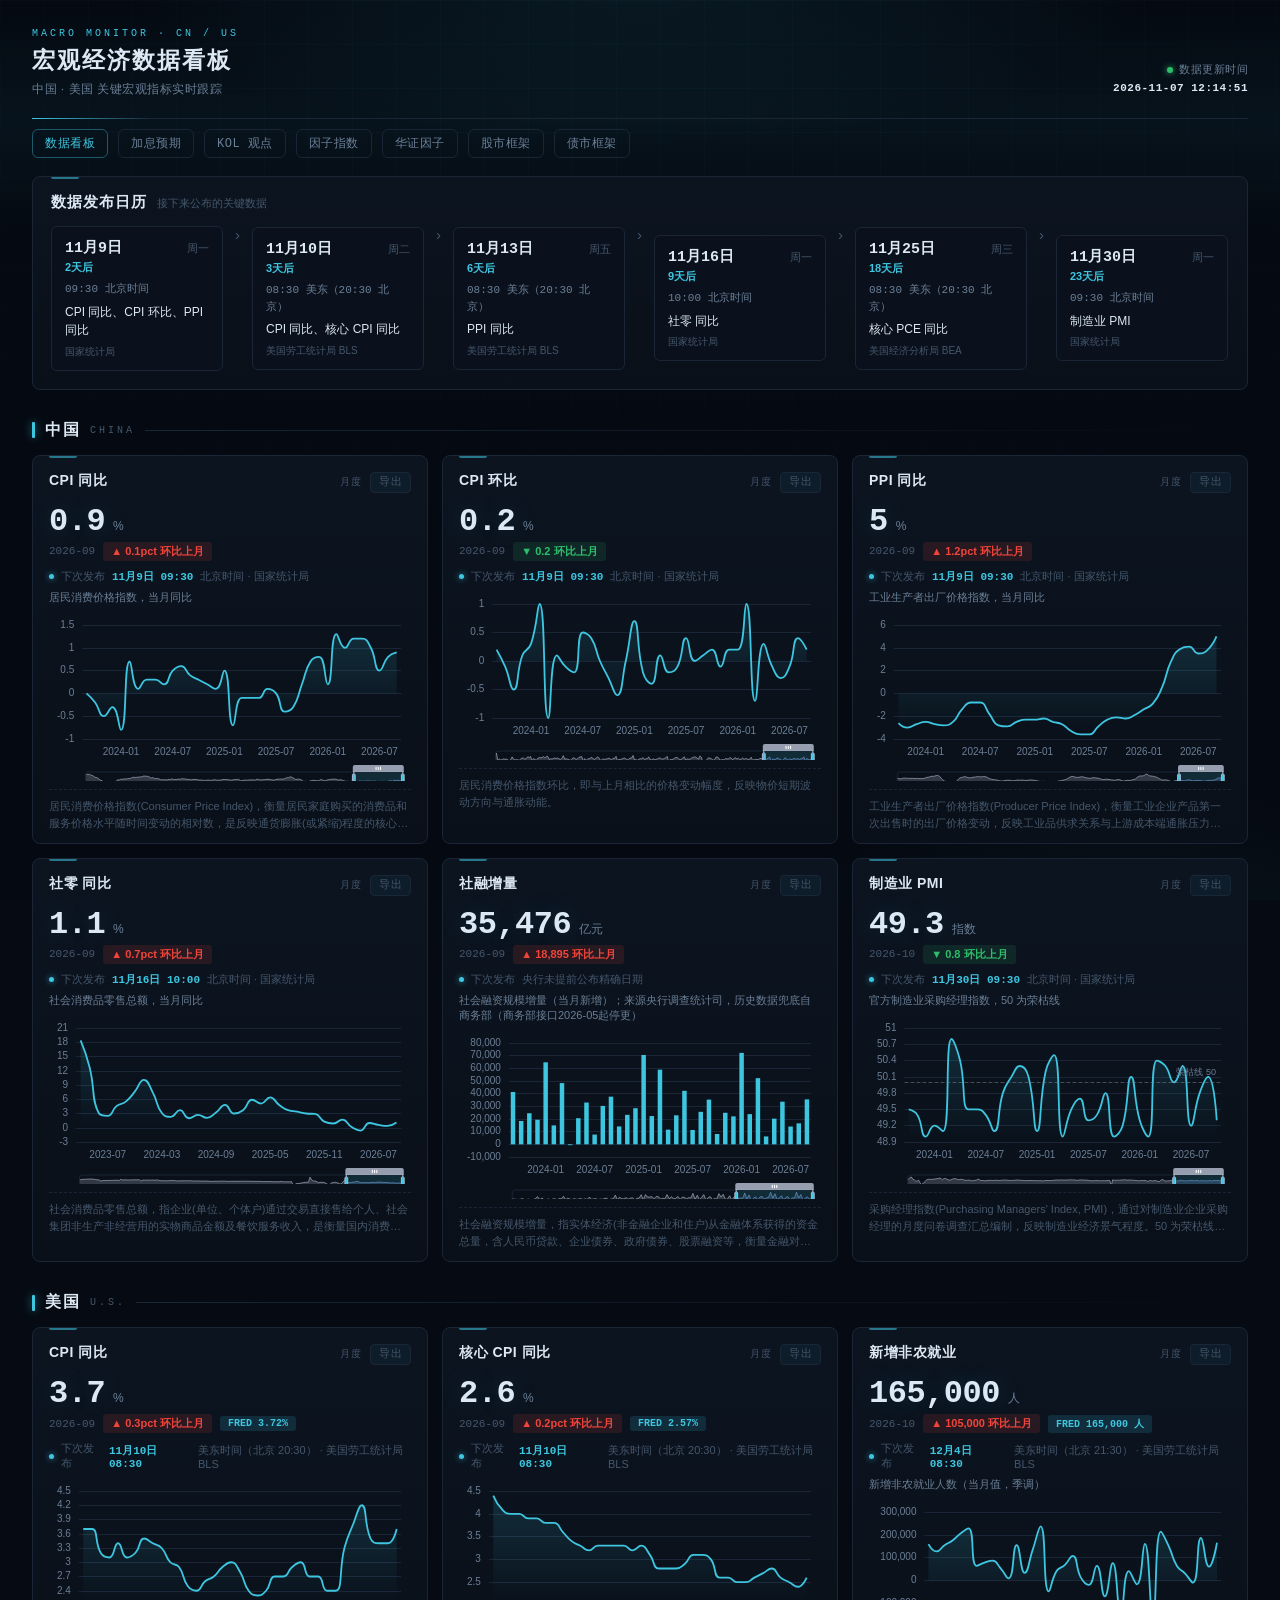
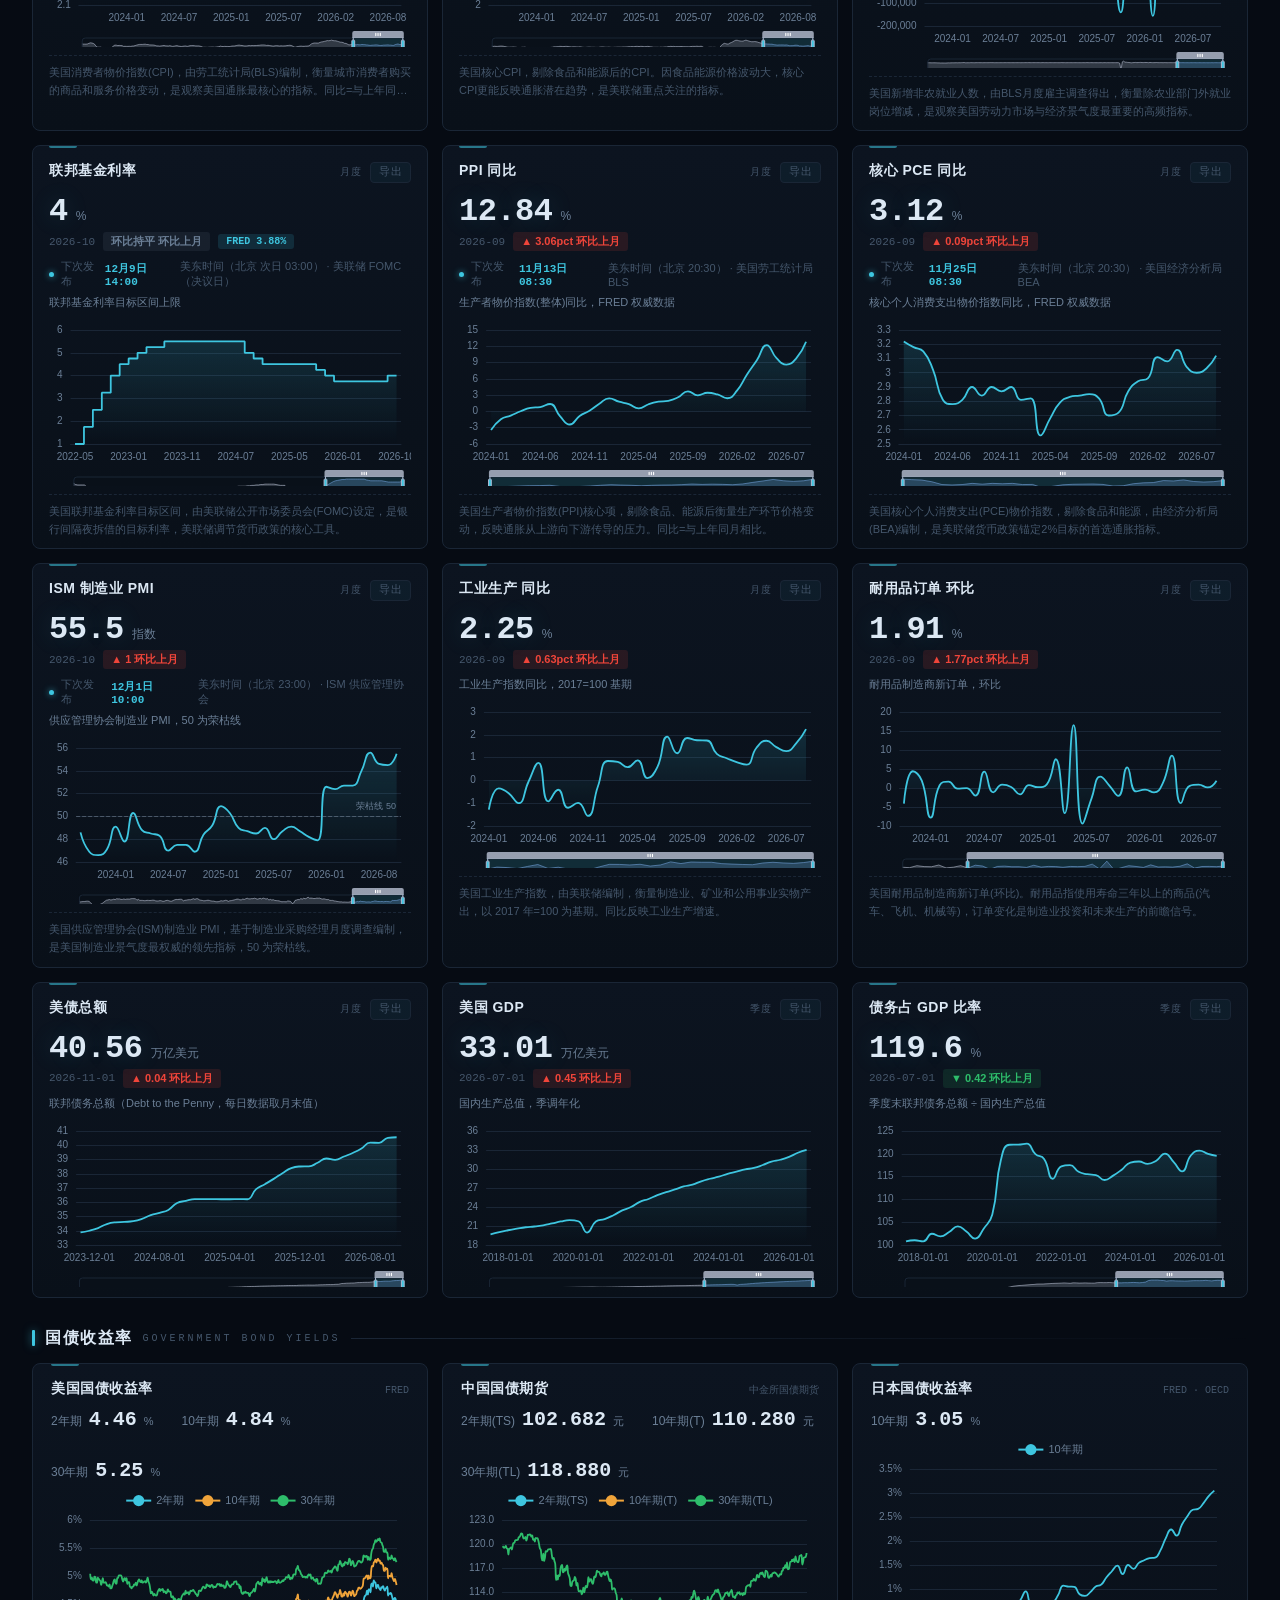
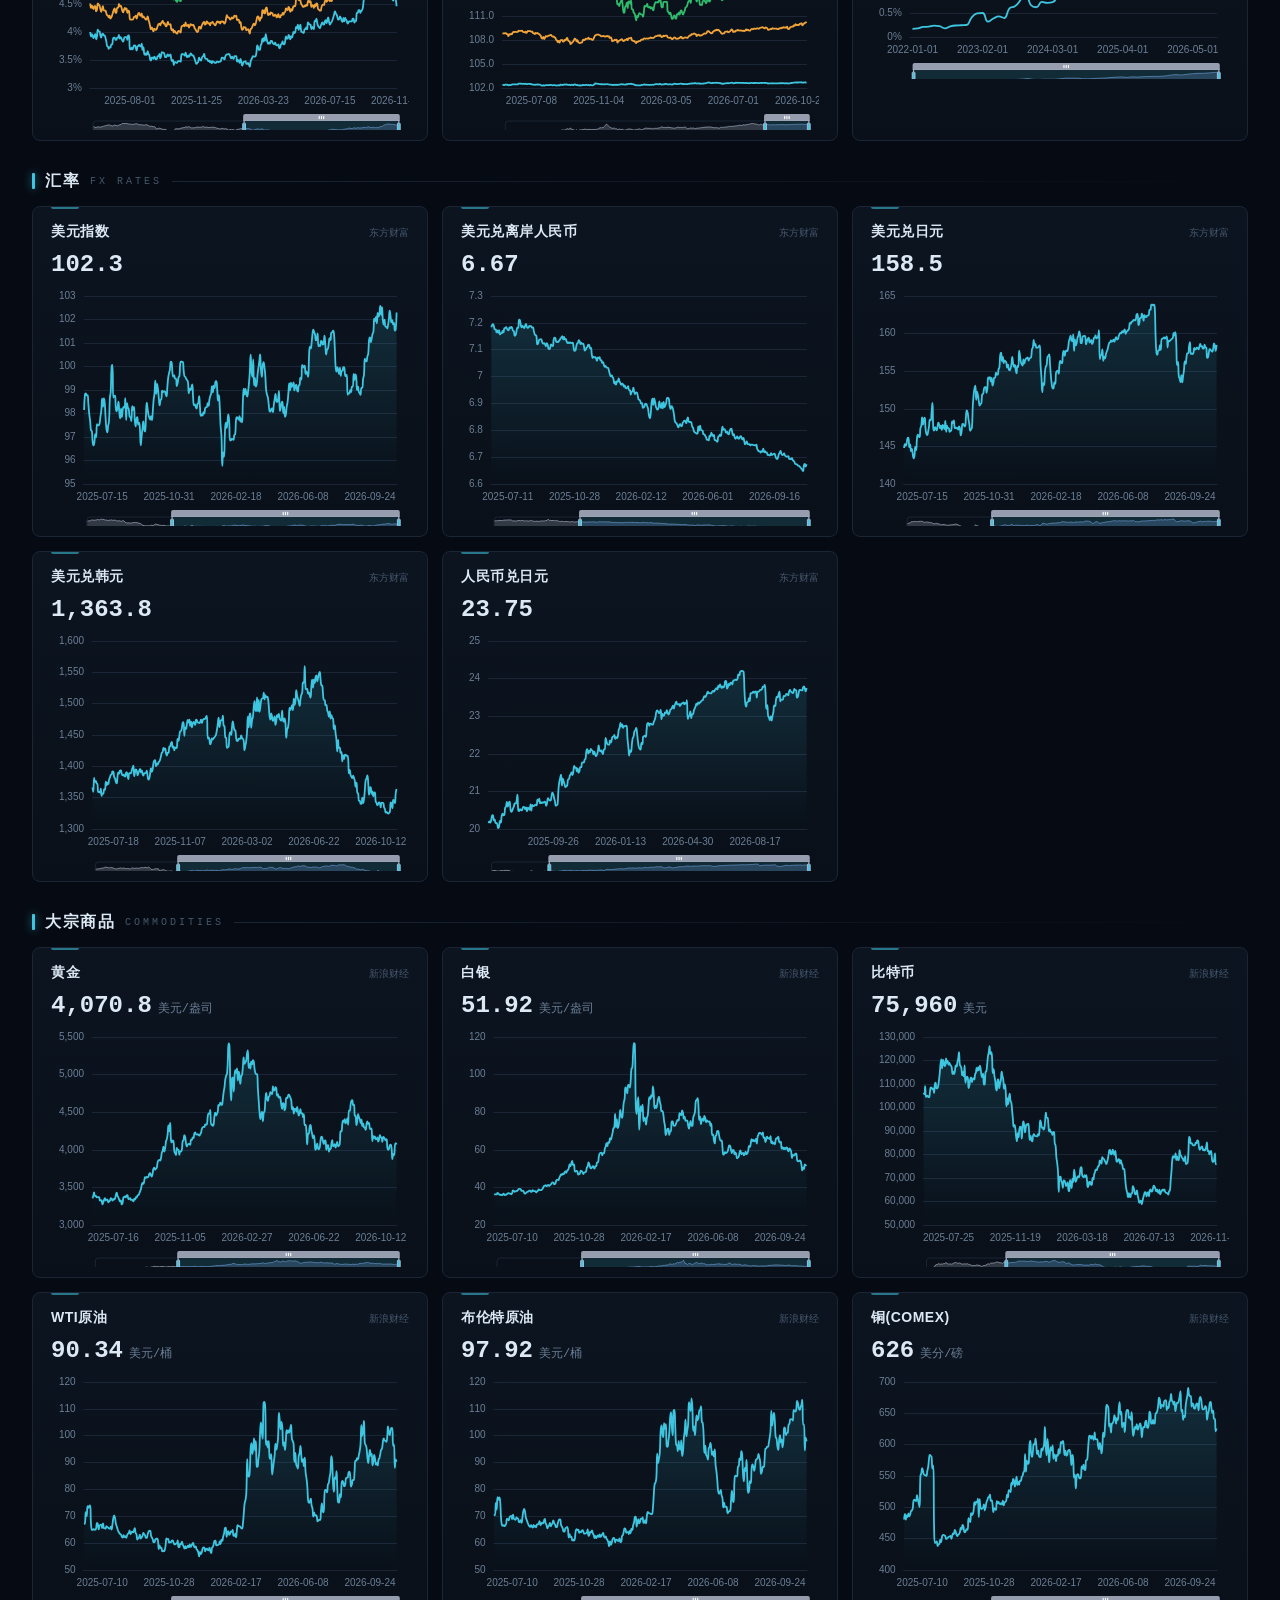
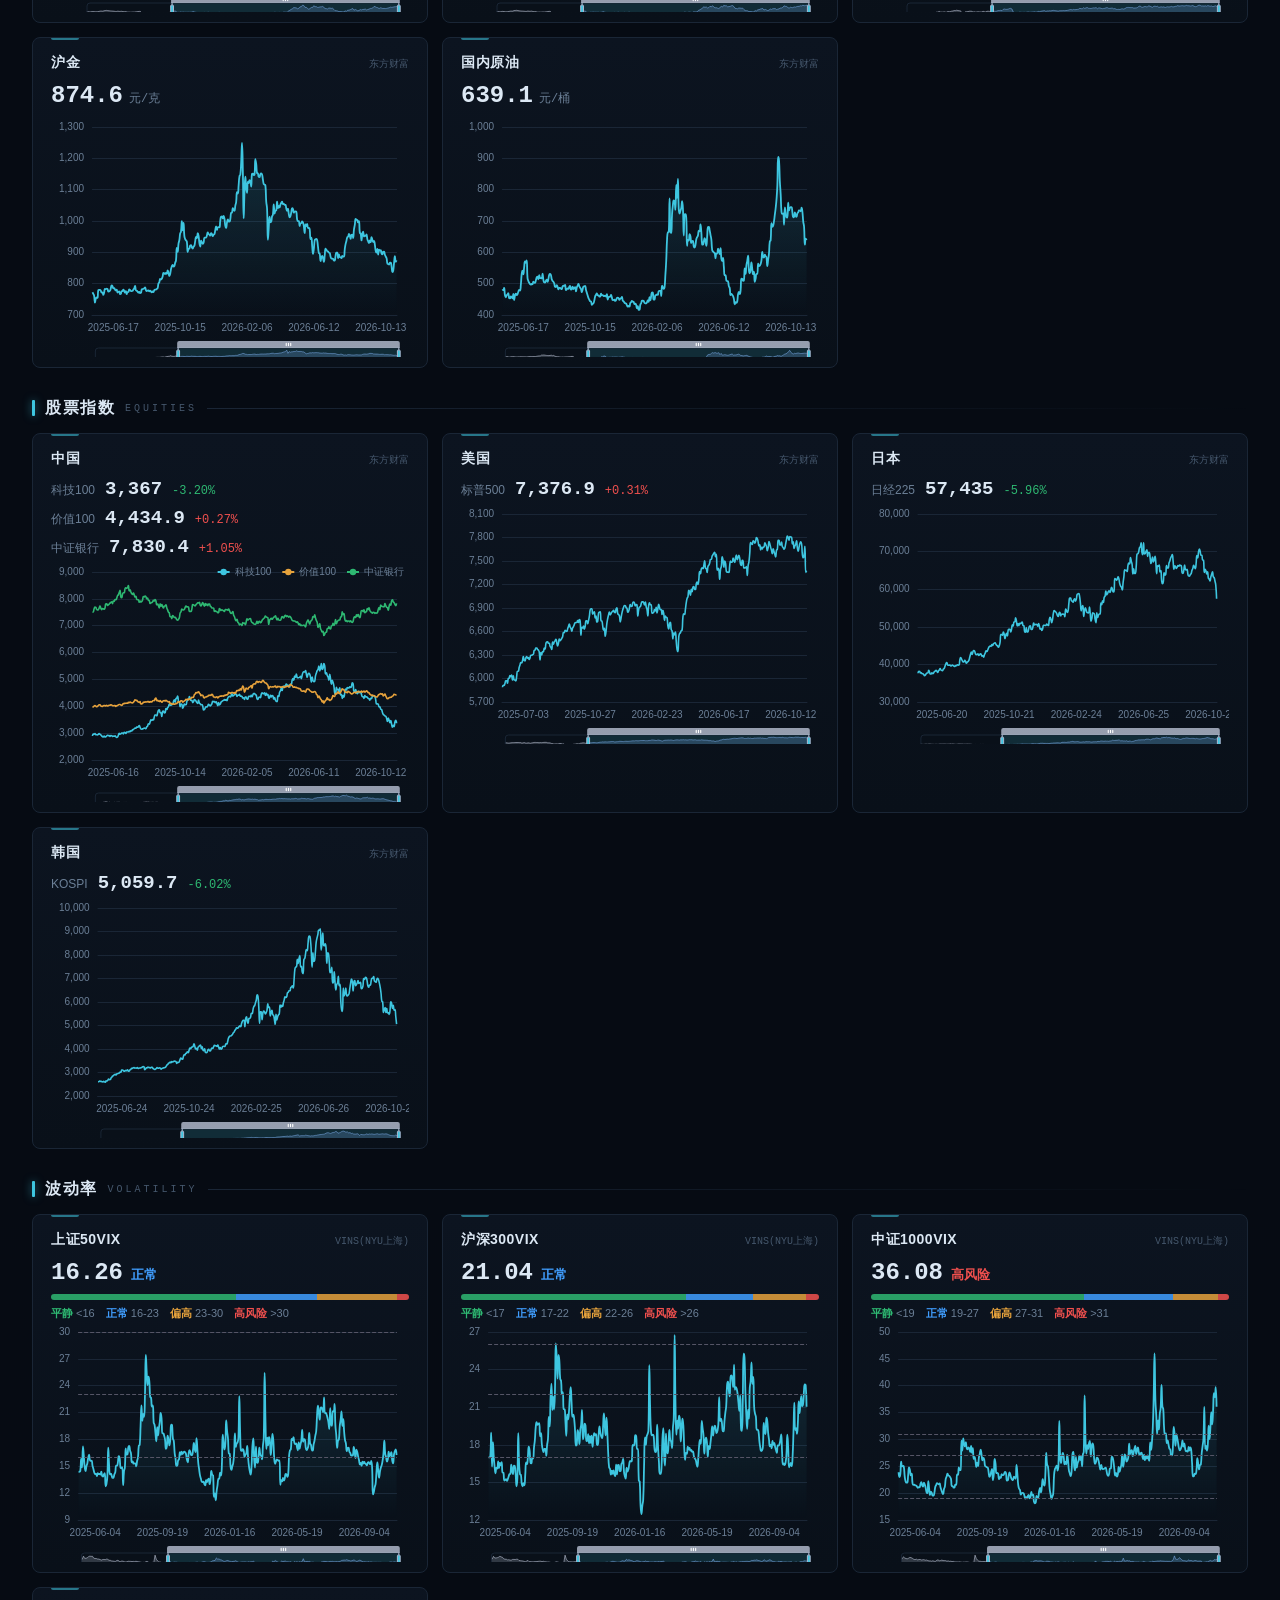
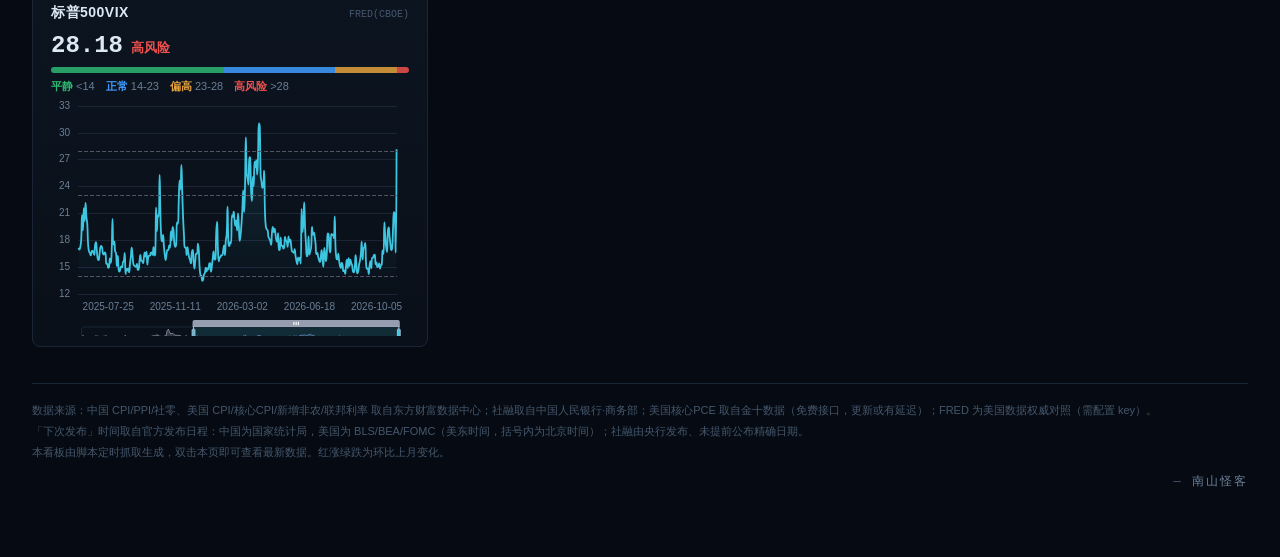
